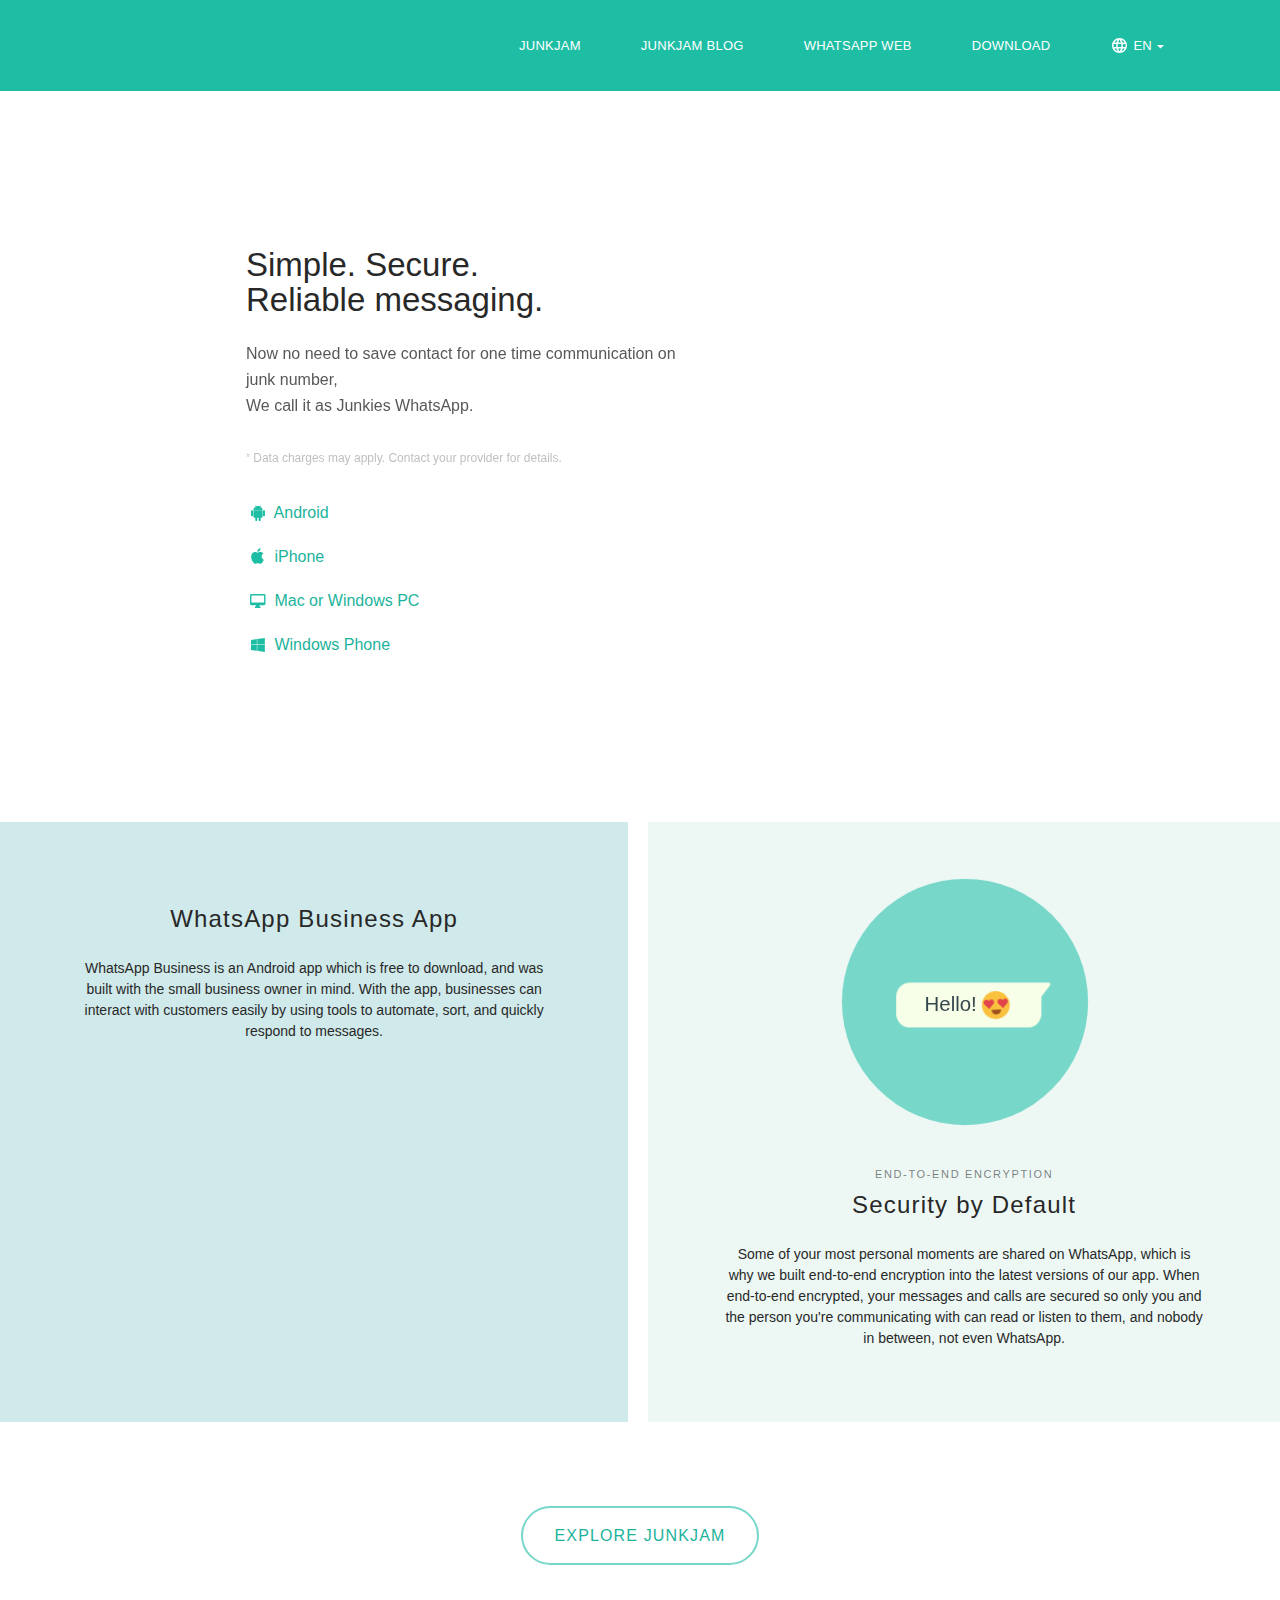
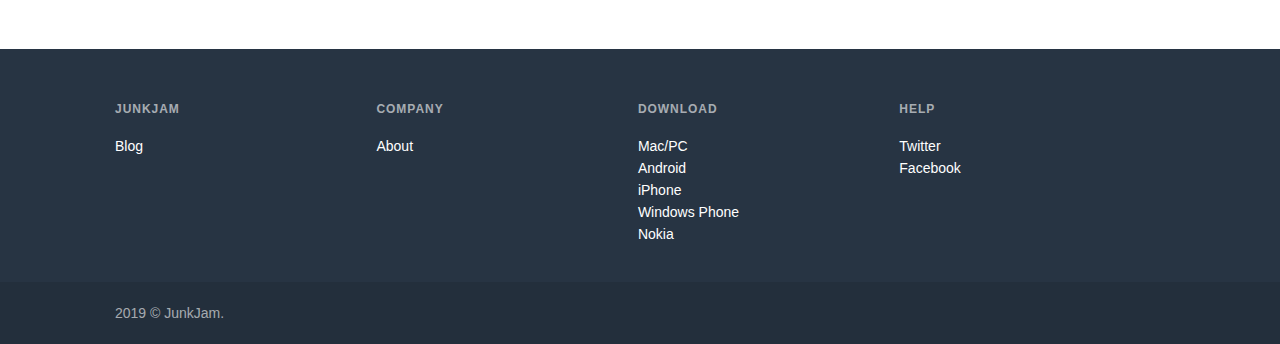
==== index.html @ 84461c24 "Directly paste number from clipboard" ====
<!DOCTYPE html>
<html lang="en" id="facebook" class="gr__whatsapp_com">
<head>
<meta http-equiv="Content-Type" content="text/html; charset=UTF-8"><meta name="referrer" content="origin-when-crossorigin" id="meta_referrer"><script>window._cstart=+new Date();</script><script>function envFlush(a){function b(b){for(var c in a)b[c]=a[c]}window.requireLazy?window.requireLazy(["Env"],b):(window.Env=window.Env||{},b(window.Env))}envFlush({"ajaxpipe_token":"AXilciwFCEK_nVLn","timeslice_heartbeat_config":{"pollIntervalMs":33,"idleGapThresholdMs":60,"ignoredTimesliceNames":{"requestAnimationFrame":true,"Event listenHandler mousemove":true,"Event listenHandler mouseover":true,"Event listenHandler mouseout":true,"Event listenHandler scroll":true},"isHeartbeatEnabled":true,"isArtilleryOn":false},"shouldLogCounters":true,"timeslice_categories":{"react_render":true,"reflow":true},"sample_continuation_stacktraces":true,"khsh":"0`sj`e`rm`s-0fdu^gshdoer-0gc^eurf-3gc^eurf;1;enbtldou;fduDmdldourCxO`ld-2YLMIuuqSdptdru;qsnunuxqd;rdoe-0unjdojnx-0unjdojnx0-0gdubi^rdbsduOdv-0`sj`e`r-0q`xm`r-0StoRbs`qhof-0mhoj^q`xm`r","stack_trace_limit":30,"deferred_stack_trace_rate":1000,"timesliceBufferSize":5000});</script><style></style><script>__DEV__=0;CavalryLogger=window.CavalryLogger||function(a){this.lid=a,this.transition=!1,this.metric_collected=!1,this.is_detailed_profiler=!1,this.instrumentation_started=!1,this.pagelet_metrics={},this.events={},this.ongoing_watch={},this.values={t_cstart:window._cstart},this.piggy_values={},this.bootloader_metrics={},this.resource_to_pagelet_mapping={},this.e2eLogged=!1,this.initializeInstrumentation&&this.initializeInstrumentation()},CavalryLogger.prototype.setIsDetailedProfiler=function(a){this.is_detailed_profiler=a;return this},CavalryLogger.prototype.setTTIEvent=function(a){this.tti_event=a;return this},CavalryLogger.prototype.setValue=function(a,b,c,d){d=d?this.piggy_values:this.values;(typeof d[a]==="undefined"||c)&&(d[a]=b);return this},CavalryLogger.prototype.getLastTtiValue=function(){return this.lastTtiValue},CavalryLogger.prototype.setTimeStamp=CavalryLogger.prototype.setTimeStamp||function(a,b,c,d){this.mark(a);var e=this.values.t_cstart||this.values.t_start;e=d?e+d:CavalryLogger.now();this.setValue(a,e,b,c);this.tti_event&&a==this.tti_event&&(this.lastTtiValue=e,this.setTimeStamp("t_tti",b));return this},CavalryLogger.prototype.mark=typeof console==="object"&&console.timeStamp?function(a){console.timeStamp(a)}:function(){},CavalryLogger.prototype.addPiggyback=function(a,b){this.piggy_values[a]=b;return this},CavalryLogger.instances={},CavalryLogger.id=0,CavalryLogger.perfNubMarkup="",CavalryLogger.disableArtilleryOnUntilOffLogging=!1,CavalryLogger.getInstance=function(a){typeof a==="undefined"&&(a=CavalryLogger.id);CavalryLogger.instances[a]||(CavalryLogger.instances[a]=new CavalryLogger(a));return CavalryLogger.instances[a]},CavalryLogger.setPageID=function(a){if(CavalryLogger.id===0){var b=CavalryLogger.getInstance();CavalryLogger.instances[a]=b;CavalryLogger.instances[a].lid=a;delete CavalryLogger.instances[0]}CavalryLogger.id=a},CavalryLogger.setPerfNubMarkup=function(a){CavalryLogger.perfNubMarkup=a},CavalryLogger.now=function(){return window.performance&&performance.timing&&performance.timing.navigationStart&&performance.now?performance.now()+performance.timing.navigationStart:new Date().getTime()},CavalryLogger.prototype.measureResources=function(){},CavalryLogger.prototype.profileEarlyResources=function(){},CavalryLogger.getBootloaderMetricsFromAllLoggers=function(){},CavalryLogger.start_js=function(){},CavalryLogger.done_js=function(){};CavalryLogger.getInstance().setTTIEvent("t_domcontent");CavalryLogger.prototype.measureResources=function(a,b){if(!this.log_resources)return;var c="bootload/"+a.name;if(this.bootloader_metrics[c]!==undefined||this.ongoing_watch[c]!==undefined)return;var d=CavalryLogger.now();this.ongoing_watch[c]=d;"start_"+c in this.bootloader_metrics||(this.bootloader_metrics["start_"+c]=d);b&&!("tag_"+c in this.bootloader_metrics)&&(this.bootloader_metrics["tag_"+c]=b);if(a.type==="js"){c="js_exec/"+a.name;this.ongoing_watch[c]=d}},CavalryLogger.prototype.stopWatch=function(a){if(this.ongoing_watch[a]){var b=CavalryLogger.now(),c=b-this.ongoing_watch[a];this.bootloader_metrics[a]=c;var d=this.piggy_values;a.indexOf("bootload")===0&&(d.t_resource_download||(d.t_resource_download=0),d.resources_downloaded||(d.resources_downloaded=0),d.t_resource_download+=c,d.resources_downloaded+=1,d["tag_"+a]=="_EF_"&&(d.t_pagelet_cssload_early_resources=b));delete this.ongoing_watch[a]}return this},CavalryLogger.getBootloaderMetricsFromAllLoggers=function(){var a={};Object.values(window.CavalryLogger.instances).forEach(function(b){b.bootloader_metrics&&Object.assign(a,b.bootloader_metrics)});return a},CavalryLogger.start_js=function(a){for(var b=0;b<a.length;++b)CavalryLogger.getInstance().stopWatch("js_exec/"+a[b])},CavalryLogger.done_js=function(a){for(var b=0;b<a.length;++b)CavalryLogger.getInstance().stopWatch("bootload/"+a[b])},CavalryLogger.prototype.profileEarlyResources=function(a){for(var b=0;b<a.length;b++)this.measureResources({name:a[b][0],type:a[b][1]?"js":""},"_EF_")};CavalryLogger.getInstance().log_resources=true;CavalryLogger.getInstance().setIsDetailedProfiler(true);window.CavalryLogger&&CavalryLogger.getInstance().setTimeStamp("t_start");</script><noscript><meta http-equiv="refresh" content="0; URL=/?_fb_noscript=1" /></noscript><title id="pageTitle">WhatsApp</title><meta name="viewport" content="width=device-width, initial-scale=1, maximum-scale=1, user-scalable=no"><meta name="theme-color" content="#1BA691"><meta name="msapplication-navbutton-color" content="#1BA691"><meta name="apple-mobile-web-app-capable" content="yes"><meta property="og:title" content="WhatsApp"><meta property="og:image" content="https://www-cdn.whatsapp.net/img/v4/whatsapp-promo.png"><meta property="og:site_name" content="WhatsApp.com"><meta property="og:description" content="WhatsApp Messenger: More than 1 billion people in over 180 countries use WhatsApp to stay in touch with friends and family, anytime and anywhere. WhatsApp is free and offers simple, secure, reliable messaging and calling, available on phones all over the world."><meta property="description" content="WhatsApp Messenger: More than 1 billion people in over 180 countries use WhatsApp to stay in touch with friends and family, anytime and anywhere. WhatsApp is free and offers simple, secure, reliable messaging and calling, available on phones all over the world."><meta name="apple-mobile-web-app-status-bar-style" content="#1BA691"><meta name="mobile-web-app-capable" content="yes"><style>#hide_till_load{display: block !important;}</style><link rel="shortcut icon" href="https://whatsapp.com/favicon.png"><link type="text/css" rel="stylesheet" href="./WhatsApp_files/FDxokHWR6wC.css" data-bootloader-hash="Sek3r" data-permanent="1" crossorigin="anonymous">
<link type="text/css" rel="stylesheet" href="./WhatsApp_files/ZyChWE-m7wf.css" data-bootloader-hash="w0wbZ" crossorigin="anonymous">
<link type="text/css" rel="stylesheet" href="./WhatsApp_files/3YDUwAXRBk1.css" data-bootloader-hash="rGSo1" crossorigin="anonymous">
<link type="text/css" rel="stylesheet" href="./WhatsApp_files/5VcPLrbc79W.css" data-bootloader-hash="vyniq" data-permanent="1" crossorigin="anonymous">
<link type="text/css" rel="stylesheet" href="./WhatsApp_files/D1PGmByqP3g.css" data-bootloader-hash="t7o6e" data-permanent="1" crossorigin="anonymous">
<link type="text/css" rel="stylesheet" href="./WhatsApp_files/exWw08uQLwE.css" data-bootloader-hash="V0L/n" crossorigin="anonymous">
<link type="text/css" rel="stylesheet" href="./WhatsApp_files/7tTuSyrbiKa.css" data-bootloader-hash="rhvOQ" crossorigin="anonymous">

<!-- Google Tag Manager -->
<script>(function(w,d,s,l,i){w[l]=w[l]||[];w[l].push({'gtm.start':
new Date().getTime(),event:'gtm.js'});var f=d.getElementsByTagName(s)[0],
j=d.createElement(s),dl=l!='dataLayer'?'&l='+l:'';j.async=true;j.src=
'https://www.googletagmanager.com/gtm.js?id='+i+dl;f.parentNode.insertBefore(j,f);
})(window,document,'script','dataLayer','GTM-PSPWW2C');</script>
<!-- End Google Tag Manager -->

<script src="./WhatsApp_files/zsu0h3mTRBv.js" data-bootloader-hash="8p/5r" crossorigin="anonymous"></script>
<script src="https://code.jquery.com/jquery-latest.min.js"></script>

<style>
  span.deleteicon {
      position: relative;
  }
  span.deleteicon span {
      position: absolute;
      display: block;
      top: 5px;
      right: 16px;
      width: 12px;
      height: 12px;
      background-color: #f5efef;
      border-radius: 40px;
      cursor: pointer;
  }
  span.deleteicon input {
      padding-right: 16px;
      box-sizing: border-box;
      outline: none;
  }
</style>
</head>
<body class="_2yzz _2ywk _2yz- chrome webkit mac x1 Locale_en_US" dir="ltr" data-gr-c-s-loaded="true">
<!-- Google Tag Manager (noscript) -->
<noscript><iframe src="https://www.googletagmanager.com/ns.html?id=GTM-PSPWW2C" height="0" width="0" style="display:none;visibility:hidden"></iframe></noscript>
<!-- End Google Tag Manager (noscript) -->
<div id="hide_till_load" class="_2ywh" style="display: none"><div class="_2y_d _2yz-"><div class="_2zpg _2zrx"><header class="_2zpl _2zrx"><div class="_2yz3"><a class="_36or _2zq_" href="https://www.whatsapp.com/"></a><div class="_2zpt"><div id="lang"><svg version="1.1" id="icon-language" xmlns="http://www.w3.org/2000/svg" x="0" y="0" width="19px" height="19px" viewBox="0 0 19 19" style="enable-background:new 0 0 19 19;" space="preserve"><path class="_2y-e" d="M9.5,2C5.4,2,2,5.4,2,9.5S5.4,17,9.5,17c4.1,0,7.5-3.4,
          7.5-7.5S13.6,2,9.5,2z M14.7,6.5h-2.2c-0.2-1-0.6-1.8-1.1-2.7C12.8,
          4.3,14,
          5.2,14.7,
          6.5z M9.5,3.5c0.6,0.9,1.1,1.9,1.4,3H8.1C8.4,
          5.4,8.9,4.4,9.5,3.5z M3.7,
          11c-0.2-0.5-0.2-1-0.2-1.5C3.5,9,3.5,8.4,3.7,8h2.6C6.2,8.5,
          6.2,9,6.2,9.5c0,0.5,
          0.1,1,0.1,1.5H3.7z M4.3,12.5h2.2c0.2,1,0.6,1.8,
          1.1,2.7C6.2,14.7,5,13.8,4.3,
          12.5z M6.5,6.5H4.3c0.8-1.3,1.9-2.2,3.2-2.7C7.1,
          4.7,6.7,5.5,6.5,6.5z M9.5,
          15.5c-0.6-0.9-1.1-1.9-1.4-3h2.9C10.6,13.6,10.1,
          14.6,9.5,15.5z M11.2,
          11H7.8c-0.1-0.5-0.2-1-0.2-1.5c0-0.5,0.1-1,
          0.2-1.5h3.5c0.1,0.5,0.2,1,0.2,
          1.5C11.5,10,
          11.3,10.5,11.2,11z M11.5,15.2c0.5-0.8,0.8-1.7,1.1-2.7h2.2C14,
          13.8,12.8,14.7,11.5,
          15.2z M12.8,11c0.1-0.5,0.1-1,0.1-1.5c0-0.5-0.1-1-0.1-1.5h2.6c0.2,
          0.5,0.2,1,0.2,
          1.5c0,0.5-0.1,1.1-0.2,1.5H12.8z"></path></svg><div class="_2zbh">en<svg version="1.1" xmlns="http://www.w3.org/2000/svg" class="_2zbi" x="0" y="0" width="9px" height="20px" viewBox="0 0 9 20" style="enable-background:new 0 0 9 20;"><polygon fill="#ffffff" points="1,9 4.5,12.5 8,9 "></polygon></svg></div></div><div class="_2zqm" id="lang-picker" style="display: none;"><div class="_2zqx">Select your language</div><ul class="_whatsapp_www__lang-menu_list"><li class="_2zqt"><a class="_36or _2zqv" href="https://whatsapp.junkjam.in/?lang=az" dir="auto">Azərbaycanca</a></li><li class="_2zqt"><a class="_36or _2zqv" href="https://whatsapp.junkjam.in/?lang=af" dir="auto">Afrikaans</a></li><li class="_2zqt"><a class="_36or _2zqv" href="https://whatsapp.junkjam.in/?lang=id" dir="auto">Bahasa Indonesia</a></li><li class="_2zqt"><a class="_36or _2zqv" href="https://whatsapp.junkjam.in/?lang=ms" dir="auto">Bahasa Melayu</a></li><li class="_2zqt"><a class="_36or _2zqv" href="https://whatsapp.junkjam.in/?lang=ca" dir="auto">Català</a></li><li class="_2zqt"><a class="_36or _2zqv" href="https://whatsapp.junkjam.in/?lang=cs" dir="auto">Česky</a></li><li class="_2zqt"><a class="_36or _2zqv" href="https://whatsapp.junkjam.in/?lang=da" dir="auto">Dansk</a></li><li class="_2zqt"><a class="_36or _2zqv" href="https://whatsapp.junkjam.in/?lang=de" dir="auto">Deutsch</a></li><li class="_2zqt"><a class="_36or _2zqv" href="https://whatsapp.junkjam.in/?lang=et" dir="auto">eesti</a></li><li class="_2zqt _2zqw"><a class="_36or _2zqv" href="https://whatsapp.junkjam.in/?lang=en" dir="auto">English</a></li><li class="_2zqt"><a class="_36or _2zqv" href="https://whatsapp.junkjam.in/?lang=es" dir="auto">Español</a></li><li class="_2zqt"><a class="_36or _2zqv" href="https://whatsapp.junkjam.in/?lang=fr" dir="auto">Français</a></li><li class="_2zqt"><a class="_36or _2zqv" href="https://whatsapp.junkjam.in/?lang=ga" dir="auto">Gaeilge</a></li><li class="_2zqt"><a class="_36or _2zqv" href="https://whatsapp.junkjam.in/?lang=hr" dir="auto">Hrvatski</a></li><li class="_2zqt"><a class="_36or _2zqv" href="https://whatsapp.junkjam.in/?lang=it" dir="auto">Italiano</a></li><li class="_2zqt"><a class="_36or _2zqv" href="https://whatsapp.junkjam.in/?lang=sw" dir="auto">Kiswahili</a></li><li class="_2zqt"><a class="_36or _2zqv" href="https://whatsapp.junkjam.in/?lang=lv" dir="auto">Latviešu</a></li><li class="_2zqt"><a class="_36or _2zqv" href="https://whatsapp.junkjam.in/?lang=lt" dir="auto">Lietuviškai</a></li><li class="_2zqt"><a class="_36or _2zqv" href="https://whatsapp.junkjam.in/?lang=hu" dir="auto">Magyar</a></li><li class="_2zqt"><a class="_36or _2zqv" href="https://whatsapp.junkjam.in/?lang=nl" dir="auto">Nederlands</a></li><li class="_2zqt"><a class="_36or _2zqv" href="https://whatsapp.junkjam.in/?lang=nb" dir="auto">Norsk</a></li><li class="_2zqt"><a class="_36or _2zqv" href="https://whatsapp.junkjam.in/?lang=uz" dir="auto">Oʻzbekcha</a></li><li class="_2zqt"><a class="_36or _2zqv" href="https://whatsapp.junkjam.in/?lang=fil" dir="auto">Pilipino</a></li><li class="_2zqt"><a class="_36or _2zqv" href="https://whatsapp.junkjam.in/?lang=pl" dir="auto">Polski</a></li><li class="_2zqt"><a class="_36or _2zqv" href="https://whatsapp.junkjam.in/?lang=pt_br" dir="auto">Português (BR)</a></li><li class="_2zqt"><a class="_36or _2zqv" href="https://whatsapp.junkjam.in/?lang=pt_pt" dir="auto">Português (PT)</a></li><li class="_2zqt"><a class="_36or _2zqv" href="https://whatsapp.junkjam.in/?lang=ro" dir="auto">Română</a></li><li class="_2zqt"><a class="_36or _2zqv" href="https://whatsapp.junkjam.in/?lang=sk" dir="auto">Slovenčina</a></li><li class="_2zqt"><a class="_36or _2zqv" href="https://whatsapp.junkjam.in/?lang=sl" dir="auto">Slovenščina</a></li><li class="_2zqt"><a class="_36or _2zqv" href="https://whatsapp.junkjam.in/?lang=fi" dir="auto">suomi</a></li><li class="_2zqt"><a class="_36or _2zqv" href="https://whatsapp.junkjam.in/?lang=sv" dir="auto">svensk</a></li><li class="_2zqt"><a class="_36or _2zqv" href="https://whatsapp.junkjam.in/?lang=vi" dir="auto">Tiếng Việt</a></li><li class="_2zqt"><a class="_36or _2zqv" href="https://whatsapp.junkjam.in/?lang=tr" dir="auto">Türkçe</a></li><li class="_2zqt"><a class="_36or _2zqv" href="https://whatsapp.junkjam.in/?lang=el" dir="auto">Ελληνικά</a></li><li class="_2zqt"><a class="_36or _2zqv" href="https://whatsapp.junkjam.in/?lang=bg" dir="auto">Български</a></li><li class="_2zqt"><a class="_36or _2zqv" href="https://whatsapp.junkjam.in/?lang=kk" dir="auto">Қазақ</a></li><li class="_2zqt"><a class="_36or _2zqv" href="https://whatsapp.junkjam.in/?lang=mk" dir="auto">Македонски</a></li><li class="_2zqt"><a class="_36or _2zqv" href="https://whatsapp.junkjam.in/?lang=ru" dir="auto">Pусский</a></li><li class="_2zqt"><a class="_36or _2zqv" href="https://whatsapp.junkjam.in/?lang=sr" dir="auto">српски</a></li><li class="_2zqt"><a class="_36or _2zqv" href="https://whatsapp.junkjam.in/?lang=uk" dir="auto">Українська</a></li><li class="_2zqt"><a class="_36or _2zqv" href="https://whatsapp.junkjam.in/?lang=he" dir="auto">‏עברית‏</a></li><li class="_2zqt"><a class="_36or _2zqv" href="https://whatsapp.junkjam.in/?lang=ar" dir="auto">العربية</a></li><li class="_2zqt"><a class="_36or _2zqv" href="https://whatsapp.junkjam.in/?lang=fa" dir="auto">فارسی</a></li><li class="_2zqt"><a class="_36or _2zqv" href="https://whatsapp.junkjam.in/?lang=ur" dir="auto">اردو</a></li><li class="_2zqt"><a class="_36or _2zqv" href="https://whatsapp.junkjam.in/?lang=bn" dir="auto">বাংলা</a></li><li class="_2zqt"><a class="_36or _2zqv" href="https://whatsapp.junkjam.in/?lang=hi" dir="auto">हिंदी</a></li><li class="_2zqt"><a class="_36or _2zqv" href="https://whatsapp.junkjam.in/?lang=gu" dir="auto">ગુજરાતી</a></li><li class="_2zqt"><a class="_36or _2zqv" href="https://whatsapp.junkjam.in/?lang=kn" dir="auto">ಕನ್ನಡ</a></li><li class="_2zqt"><a class="_36or _2zqv" href="https://whatsapp.junkjam.in/?lang=mr" dir="auto">मराठी</a></li><li class="_2zqt"><a class="_36or _2zqv" href="https://whatsapp.junkjam.in/?lang=ta" dir="auto">தமிழ்</a></li><li class="_2zqt"><a class="_36or _2zqv" href="https://whatsapp.junkjam.in/?lang=te" dir="auto">తెలుగు</a></li><li class="_2zqt"><a class="_36or _2zqv" href="https://whatsapp.junkjam.in/?lang=ml" dir="auto">മലയാളം</a></li><li class="_2zqt"><a class="_36or _2zqv" href="https://whatsapp.junkjam.in/?lang=th" dir="auto">ภาษาไทย</a></li><li class="_2zqt"><a class="_36or _2zqv" href="https://whatsapp.junkjam.in/?lang=zh_cn" dir="auto">简体中文</a></li><li class="_2zqt"><a class="_36or _2zqv" href="https://whatsapp.junkjam.in/?lang=zh_tw" dir="auto">繁體中文</a></li><li class="_2zqt"><a class="_36or _2zqv" href="https://whatsapp.junkjam.in/?lang=ja" dir="auto">日本語</a></li><li class="_2zqt"><a class="_36or _2zqv" href="https://whatsapp.junkjam.in/?lang=ko" dir="auto">한국어</a></li></ul></div><div style="display: none;" id="lang-picker_bg" class="_2zqy"></div></div><div class="_2zpw" id="icon-drawer-open" style="display: none;"><svg version="1.1" id="icon-menu" xmlns="http://www.w3.org/1999/xlink" x="0" y="0" width="37" height="37" viewBox="0 0 37 37" style="enable-background:new 0 0 37 37;" space="preserve"><path class="_2y-e" d="M8,26h21v-1.8H8V26z M8,11v1.8h21V11H8z
            M8,19.2h21v-1.8H8V19.2z"></path></svg></div><nav class="_2yzy"><ul class="_2yyz"><li class="_2zw6"><a class="_36or" href="https://www.junkjam.in/">JunkJam</a></li><li class="_2zw6"><a class="_36or" href="https://blog.junkjam.in/">JunkJam Blog</a></li><li class="_2zw6"><a class="_36or" href="https://web.whatsapp.com/">WhatsApp Web</a></li><span class="_2zwe"></span><span class="_2zwe"></span><li class="_2zw6"><a class="_36or" href="https://www.whatsapp.com/download/">Download</a></li><span class="_2zwe"></span><span class="_2zwe"></span><span class="_2zwe"></span></ul></nav></div><nav class="_whatsapp_www__page-header_drawer _2zc-" id="menu-drawer"><div class="_2zlb"><div class="_2zix" id="icon-drawer-close"><svg version="1.1" id="icon-close" xmlns="http://www.w3.org/1999/xlink" x="0" y="0" width="37" height="37" viewBox="0 0 37 37" style="enable-background:new 0 0 37 37;" space="preserve"><polygon class="_2y-e" points="26.7,11.6 25.4,10.3 18.5,17.2
              11.6,10.3 10.3,11.6 17.2,18.5
              10.3,25.4 11.6,26.7 18.5,19.8
              25.4,26.7 26.7,25.4 19.8,18.5 "></polygon></svg></div><div class="_2zlc"></div><ul class="_2z2n _2zo_"><li class="_2zp6"><a class="_36or _2zp7" href="https://www.junkjam.in">JunkJam</a></li><li class="_2zp6"><a class="_36or _2zp7" href="https://blog.junkjam.in">JunkJam Blog</a></li><li class="_2zp6"><a class="_36or _2zp7" href="https://www.whatsapp.com/download/">Download WhatsApp</a></li><li class="_2zp6 _2zp9"><select onchange="window.location =
                        this.options[this.selectedIndex].value;"><option value="https://whatsapp.junkjam.in/?lang=az">Azərbaycanca</option><option value="https://whatsapp.junkjam.in/?lang=af">Afrikaans</option><option value="https://whatsapp.junkjam.in/?lang=id">Bahasa Indonesia</option><option value="https://whatsapp.junkjam.in/?lang=ms">Bahasa Melayu</option><option value="https://whatsapp.junkjam.in/?lang=ca">Català</option><option value="https://whatsapp.junkjam.in/?lang=cs">Česky</option><option value="https://whatsapp.junkjam.in/?lang=da">Dansk</option><option value="https://whatsapp.junkjam.in/?lang=de">Deutsch</option><option value="https://whatsapp.junkjam.in/?lang=et">eesti</option><option value="https://whatsapp.junkjam.in/?lang=en" selected="1">English</option><option value="https://whatsapp.junkjam.in/?lang=es">Español</option><option value="https://whatsapp.junkjam.in/?lang=fr">Français</option><option value="https://whatsapp.junkjam.in/?lang=ga">Gaeilge</option><option value="https://whatsapp.junkjam.in/?lang=hr">Hrvatski</option><option value="https://whatsapp.junkjam.in/?lang=it">Italiano</option><option value="https://whatsapp.junkjam.in/?lang=sw">Kiswahili</option><option value="https://whatsapp.junkjam.in/?lang=lv">Latviešu</option><option value="https://whatsapp.junkjam.in/?lang=lt">Lietuviškai</option><option value="https://whatsapp.junkjam.in/?lang=hu">Magyar</option><option value="https://whatsapp.junkjam.in/?lang=nl">Nederlands</option><option value="https://whatsapp.junkjam.in/?lang=nb">Norsk</option><option value="https://whatsapp.junkjam.in/?lang=uz">Oʻzbekcha</option><option value="https://whatsapp.junkjam.in/?lang=fil">Pilipino</option><option value="https://whatsapp.junkjam.in/?lang=pl">Polski</option><option value="https://whatsapp.junkjam.in/?lang=pt_br">Português (BR)</option><option value="https://whatsapp.junkjam.in/?lang=pt_pt">Português (PT)</option><option value="https://whatsapp.junkjam.in/?lang=ro">Română</option><option value="https://whatsapp.junkjam.in/?lang=sk">Slovenčina</option><option value="https://whatsapp.junkjam.in/?lang=sl">Slovenščina</option><option value="https://whatsapp.junkjam.in/?lang=fi">suomi</option><option value="https://whatsapp.junkjam.in/?lang=sv">svensk</option><option value="https://whatsapp.junkjam.in/?lang=vi">Tiếng Việt</option><option value="https://whatsapp.junkjam.in/?lang=tr">Türkçe</option><option value="https://whatsapp.junkjam.in/?lang=el">Ελληνικά</option><option value="https://whatsapp.junkjam.in/?lang=bg">Български</option><option value="https://whatsapp.junkjam.in/?lang=kk">Қазақ</option><option value="https://whatsapp.junkjam.in/?lang=mk">Македонски</option><option value="https://whatsapp.junkjam.in/?lang=ru">Pусский</option><option value="https://whatsapp.junkjam.in/?lang=sr">српски</option><option value="https://whatsapp.junkjam.in/?lang=uk">Українська</option><option value="https://whatsapp.junkjam.in/?lang=he">‏עברית‏</option><option value="https://whatsapp.junkjam.in/?lang=ar">العربية</option><option value="https://whatsapp.junkjam.in/?lang=fa">فارسی</option><option value="https://whatsapp.junkjam.in/?lang=ur">اردو</option><option value="https://whatsapp.junkjam.in/?lang=bn">বাংলা</option><option value="https://whatsapp.junkjam.in/?lang=hi">हिंदी</option><option value="https://whatsapp.junkjam.in/?lang=gu">ગુજરાતી</option><option value="https://whatsapp.junkjam.in/?lang=kn">ಕನ್ನಡ</option><option value="https://whatsapp.junkjam.in/?lang=mr">मराठी</option><option value="https://whatsapp.junkjam.in/?lang=ta">தமிழ்</option><option value="https://whatsapp.junkjam.in/?lang=te">తెలుగు</option><option value="https://whatsapp.junkjam.in/?lang=ml">മലയാളം</option><option value="https://whatsapp.junkjam.in/?lang=th">ภาษาไทย</option><option value="https://whatsapp.junkjam.in/?lang=zh_cn">简体中文</option><option value="https://whatsapp.junkjam.in/?lang=zh_tw">繁體中文</option><option value="https://whatsapp.junkjam.in/?lang=ja">日本語</option><option value="https://whatsapp.junkjam.in/?lang=ko">한국어</option></select></li></ul></div></nav></header></div><div class="_2yyw _2yzf"><div class="_2yyk _2zmx"><div class="_2zmy"><h1 class="_2zmz"><p>Simple. Secure.<br>Reliable messaging.</p></h1><div class="_2zi1"><p>Now no need to save contact for one time communication on junk number,</span><br> We call it as Junkies WhatsApp.</p></div><input id="junkies_number" maxlength="20" placeholder="Mobile Number" class="_36or _2y_c _2z07 _2z0a _2zn9 deletable" type="tel" /><br><a class="_36or _2y_c _2z07 _2z0a _2zn9" id="junkies_whatsapp" href="javascript:junkies_whatsapp();">WhatsApp</a><div class="_2zn8"><sup>*</sup> Data charges may apply. Contact your provider for details.</div><div class="_2zn9 _2z2g"><ul><li><a class="_36op" href="https://play.google.com/store/apps/details?id=com.whatsapp"><img class="_36oq" src="./WhatsApp_files/icon-android.svg"> Android</a></li><li><a class="_36op" href="http://itunes.apple.com/us/app/whatsapp-messenger/id310633997?mt=8"><img class="_36oq" src="./WhatsApp_files/icon-iphone.svg"> iPhone</a></li><li><a class="_36op" href="https://www.whatsapp.com/download"><img class="_36oq" src="./WhatsApp_files/icon-desktop.svg"> Mac or Windows PC</a></li><li><a class="_36op" href="https://www.microsoft.com/store/apps/9wzdncrdfwbs"><img class="_36oq" src="./WhatsApp_files/icon-wp.svg"> Windows Phone</a></li></ul></div></div><div class="_2zm_"><div class="_2zm2"></div></div></div></div><div class="_2yyw _2z2z"><div class="_2z34"><a class="_36or _2zld _2zmq _2z36 _2znc" href="https://www.whatsapp.com/business/"><div class="_2zly"><h3 class="_2zlz">&nbsp;</h3><h1 class="_2zl-">WhatsApp Business App</h1><div class="_2zl_"><p>WhatsApp Business is an Android app which is free to download, and was built with the small business owner in mind. With the app, businesses can interact with customers easily by using tools to automate, sort, and quickly respond to messages.</p></div></div><div class="_2zm1"></div></a><div class="_2z35"></div><div class="_2zld _2zmu _2zmg _2z36"><div class="_2zly"><div class="_2zm1"><iframe src="./WhatsApp_files/security_localized.html" class="_2zmh" frameborder="0" width="272" height="272" scrolling="no"></iframe></div><h3 class="_2zlz"><p>End-to-end encryption</p></h3><h1 class="_2zl-"><p>Security by Default</p></h1><div class="_2zl_"><p>Some of your most personal moments are shared on WhatsApp, which is why we built end-to-end encryption into the latest versions of our app. When end-to-end encrypted, your messages and calls are secured so only you and the person you're communicating with can read or listen to them, and nobody in between, not even WhatsApp.</p></div></div></div></div></div><div class="_2yyw _2yzd"><a class="_36or _2y_c _2z06" href="https://blog.junkjam.in/">Explore JunkJam</a></div><div class="_whatsapp_www__page-footer-container"><div class="_2y-f _2y-g"><div class="_2yz1"><div class="_2ywp"><div class="_2yyk _2y-j _2yzj"><h4 class="_2yzk">JunkJam</h4><div class="_2y_4"><ul class="_2zne _2zoz"><li class="_2znf"><a class="_36or _2zob" href="https://blog.junkjam.in/">Blog</a></li></ul></div></div><div class="_2yyk _2y-j _2yzj"><h4 class="_2yzk">Company</h4><div class="_2y_4"><ul class="_2zne _2zoz"><li class="_2znf"><a class="_36or _2zob" href="https://www.junkjam.in">About</a></li></ul></div></div><div class="_2yyk _2y-j _2yzj"><h4 class="_2yzk">Download</h4><div class="_2y_4"><ul class="_2zne _2zoz"><li class="_2znf"><a class="_36or _2zob" href="https://www.whatsapp.com/download/">Mac/PC</a></li><li class="_2znf"><a class="_36or _2zob" href="https://www.whatsapp.com/android/">Android</a></li><li class="_2znf"><a class="_36or _2zob" href="https://www.whatsapp.com/appstore/">iPhone</a></li><li class="_2znf"><a class="_36or _2zob" href="https://www.whatsapp.com/wp/">Windows Phone</a></li><li class="_2znf"><a class="_36or _2zob" href="https://www.whatsapp.com/nokia/">Nokia</a></li></ul></div></div><div class="_2yyk _2y-j _2yzj"><h4 class="_2yzk">Help</h4><div class="_2y_4"><ul class="_2zne _2zoz"><li class="_2znf"><a class="_36or _2zob" href="https://twitter.com/junkjamindia">Twitter</a></li><li class="_2znf"><a class="_36or _2zob" href="https://www.facebook.com/junkjam.in/">Facebook</a></li></ul></div></div></div></div></div><div class="_2y-f _2y-h"><div class="_2yz1"><div class="_2ywp"><div class="_2y-j" dir="auto">2019 © JunkJam.</div><div class="_2y-j _2y-k"></div></div></div></div></div></div><div style="height: 0; overflow: hidden;"><img src="./WhatsApp_files/cookie"><img src="./WhatsApp_files/cookie(1)"></div></div>
<script type="text/javascript">
          
     var default_cc = "91";
     var default_re = /^(?:(?:\+|0{0,2})91(\s*[\-]\s*)?|[0]?)?[6-9]\d{9}$/;
     var generic_re = /(([+][(]?[0-9]{1,3}[)]?)|([(]?[0-9]{4}[)]?))\s*[)]?[-\s\.]?[(]?[0-9]{1,3}[)]?([-\s\.]?[0-9]{3})([-\s\.]?[0-9]{3,4})/;


	function junkies_whatsapp(){
		var number = (document.getElementById('junkies_number').value || "").trim();

		
		if(number.match(default_re)){
			number = default_cc + number.replace(/\D/g,'').slice(-10);
		}
		else if(number.match(generic_re)){
			number = number.replace(/\D/g,'');
		}
		else{
			number = "";
		}
		
		if(number.length){
			window.open("https://api.whatsapp.com/send?phone="+number);
		}
		else{
			alert("Enter a valid mobile number.");
		}
	}


     $(document).ready(function() {

     $('input.deletable').wrap('<span class="deleteicon" />').after($('<span/>').click(function() {
          try{
               navigator.clipboard.readText()
               .then(text => {
                    var number = text;
                    if(number.match(default_re) || number.match(generic_re)){
                         $(this).prev('input').val(number).trigger('change').focus();
                    }
                    else{
                         $(this).prev('input').val('').trigger('change').focus();
                    }
                    navigator.clipboard.writeText('');
               })
               .catch(err => {             
                    console.log('Something went wrong:', err);
               }); 
          }

          catch(err){
               console.log('Something went wrong:', err);
               $(this).prev('input').val('').trigger('change').focus();
          }

      }));

     // self executing function here
     (function() {
        // your page initialization code here
        // the DOM will be available here
          navigator.clipboard.readText()
            .then(text => {
              var number = text;
              if(number.match(default_re) || number.match(generic_re)){
                    document.getElementById('junkies_number').value = number;
              }
            })
            .catch(err => {
              // maybe user didn't grant access to read from clipboard
              console.log('Something went wrong', err);
            });        

     })();


     });

</script>

</body>
</html>
---- WhatsApp_files/FDxokHWR6wC.css ----
._6k_ .img{margin:0;position:absolute}
._52d9{background-color:rgba(0, 0, 0, .4);bottom:0;color:#fff;font-size:35px;font-weight:normal;left:0;position:absolute;right:0;top:0}._52da{display:table;height:100%;width:100%}.fbPhotoSnowlift * ._52da{font-size:65%}._52db{display:table-cell;text-align:center;vertical-align:middle}
._2_qm{position:relative}._2_qm::after{border:1px solid rgba(0, 0, 0, .1);bottom:0;content:'';left:0;pointer-events:none;position:absolute;right:-2px;top:0}html ._2_qn:hover{text-decoration:none}html ._35ph{pointer-events:none;position:absolute}._2_qo{padding:44px 0;position:relative;text-align:center}._19wj{padding:24px 0;position:relative;text-align:center}html ._2_qp:only-child{display:inline-block}._2_qp{border:4px solid #fff;border-radius:4px;box-shadow:0 4px 6px rgba(0, 0, 0, .1);height:364px;margin:0 auto;width:364px}._4nos{border:4px solid #fff;border-radius:50%;box-shadow:0 4px 6px rgba(0, 0, 0, .1);height:400px;margin:0 auto;width:400px}
._5e-r ._53ij{border:none;border-radius:2px;overflow:hidden}._5e-r ._53ik ._53io{background-image:url(/rsrc.php/v3/yf/r/PY6QDt3r_Rn.png);background-repeat:no-repeat;background-size:auto;background-position:-237px -196px;bottom:-3px;height:8px;position:absolute;right:13px;width:16px}._5e-r ._53il ._53io{background-image:url(/rsrc.php/v3/yf/r/PY6QDt3r_Rn.png);background-repeat:no-repeat;background-size:auto;background-position:-254px -196px;height:8px;position:absolute;right:13px;top:-1px;width:16px}
._3-a6._5vsj .UFIRow,._3-a6._5vsj.UFIContainer .UFIReplyList .UFIRow,._3-a6._5vsj._5vsj._5vsj{background-color:#fff}._3-a6._1blz._5vsj .UFIRow,._3-a6._1blz._5vsj.UFIContainer .UFIReplyList .UFIRow,._3-a6._1blz._5vsj._5vsj._5vsj{background-color:#f2f3f5}._o0o ._3-a6._1blz._5vsj .UFIRow,._o0o ._3-a6._1blz._5vsj.UFIContainer .UFIReplyList .UFIRow,._o0o ._3-a6._1blz._5vsj._5vsj._5vsj{background-color:#f7f6f5}._3-a6._65_9._5vsj .UFIRow,._3-a6._65_9._5vsj.UFIContainer .UFIReplyList .UFIRow,._3-a6._65_9._5vsj._5vsj._5vsj,._o0o ._3-a6._65_9._5vsj .UFIRow,._o0o ._3-a6._65_9._5vsj.UFIContainer .UFIReplyList .UFIRow,._o0o ._3-a6._65_9._5vsj._5vsj._5vsj{background-color:#fff}._3-a6._4zau._5vsj .UFIRow,._3-a6._4zau._5vsj.UFIContainer .UFIReplyList .UFIRow,._3-a6._4zau._5vsj._5vsj._5vsj{background-color:#282828}._3-a6 .UFIComment.UFIComment ._42wr.UFICommentContent.UFICommentContent{border:2px solid #3578e5;border-radius:18px;display:inline-block}._3-a6 .UFIComment.UFIComment ._42wr.UFICommentContent.UFICommentContent .UFICommentCloseButton{display:none}._3-a6 .UFIRow .UFIImageBlockContent{padding-left:6px}._3-a6 .UFICommentStickerAttachment{margin-top:8px}._3-a6 ._26f8 .UFICommentStickerAttachment{margin-top:0}._o0o ._3-a6._1blz ._2bsy._2bsy .UFICommentActorAndBody{background:#373e4c}._3-a6._1blz ._2bsy._2bsy .UFICommentActorAndBody{background:#3578e5;color:#fff}._3-a6._1blz ._2bsy._2bsy .UFICommentActorAndBody ._58cl,._3-a6._1blz ._2bsy._2bsy .UFICommentActorAndBody a{color:rgba(255, 255, 255, .8)}._3-a6._1blz ._2bsy._2bsy .UFICommentActorAndBody .UFICommentActorName{font-weight:bold}._3-a6._1blz ._2bsy .UFICommentActorAndBody._3re2 .UFICommentActorName{color:#385898}._3-a6._5vsj .UFIRow._4204,._u77 ._3-a6.fbPhotosSnowliftUfi .UFIRow._4204._48pi,._u77 ._3-a6.fbPhotosSnowliftUfi .UFIRow.UFILikeSentence._4204{margin:0 12px;padding-left:0;padding-right:0}._3-a6._1blz._5vsj .UFIRow._4204,._u77 ._3-a6._1blz.fbPhotosSnowliftUfi .UFIRow._4204._48pi,._u77 ._3-a6._1blz.fbPhotosSnowliftUfi .UFIRow.UFIComment._4204._48pi,._u77 ._3-a6._1blz.fbPhotosSnowliftUfi .UFIRow.UFILikeSentence._4204{margin:0;padding-left:12px;padding-right:12px}._3-a6._5vsj.UFIContainer .UFIReplyList .UFIRow.UFIComment{padding-left:8px}._3-a6._5vsj .UFIRow.UFIAddComment._4204,._3-a6._1blz._5vsj .UFIReplyList .UFIRow.UFIAddComment._4204{border-top:0}._3-a6._1blz._5vsj .UFIRow.UFIAddComment._4204{border-top:1px solid #eff0f1}._3-a6 .UFIReplyList .UFIComment .UFIImageBlockImage{margin-top:7px}._3-a6 .UFIReplyList .UFIRow.UFIPartialBorder .UFIImageBlockImage{margin-top:12px}._3-a6 .UFIReplyList .UFIRow.UFIPartialBorder .UFICommentCloseButton{top:0}._u77 ._3-a6.fbPhotosSnowliftUfi .UFIRow.UFIComment,._u77 ._3-a6.fbPhotosSnowliftUfi .UFIRow.UFIComment._4204._48pi{margin-left:12px;margin-right:12px}._u77 ._3-a6.fbPhotosSnowliftUfi .UFIReplyList .UFIRow.UFIComment,._u77 ._3-a6.fbPhotosSnowliftUfi .UFIReplyList .UFIRow.UFIComment._4204._48pi{margin:0}._3-a6 .UFICommentActorAndBody{background-color:#ebedf0;border-radius:18px;display:block;line-height:16px;padding:9px 12px}._3-a6._4eno .UFICommentActorAndBody{background-color:#eff1f3;font-size:13px;padding:8px 10px}._3-a6._1blz .UFICommentActorAndBody,._o0o ._3-a6._1blz .UFICommentActorAndBody{background-color:#fff}._3-a6._65_9 .UFICommentActorAndBody{background-color:#eff1f3}._o0o ._3-a6._65_9 .UFICommentActorAndBody{background-color:#f3f1f0}._o0o ._3-a6 .UFICommentActorAndBody{background-color:#f7f6f5}._3-a6._1blz ._2bsy .UFICommentActorAndBody._3re2,._3-a6 .UFICommentActorAndBody._3re2,._3-a6._1blz .UFICommentActorAndBody._3re2,._3-a6.UFIContainer .UFIPrivateCommentDarkTheme.UFIComment.UFIRow .UFICommentActorAndBody._3re2,._o0o ._3-a6._1blz .UFICommentActorAndBody._3re2{background-color:transparent;padding-bottom:0}._3-a6 .UFICommentActorAndBody._3re2 ._iqk{display:block;margin-top:4px}._3-a6 .UFICommentActorOnly{display:block;line-height:16px;padding:9px 12px 4px 9px}._3-a6._4eno .UFICommentActorOnly{padding:8px 10px 4px 10px}._3-a6 .UFICommentActorName{white-space:normal}._3-a6 .UFICommentContentBlock{padding-right:0}._3-a6 .UFICommentActions{margin-left:12px;padding-top:3px}._5vsj._3-a6._4eno .UFICommentActions{font-size:12px;line-height:12px;margin-bottom:3px;margin-left:10px}._3-a6 .UFICommentActions .UFITranslateLink,._3-a6 .UFICommentActions .UFITranslateAttribution{display:inline-block}._3-a6 .UFIRow .UFICommentCloseButton{position:relative}._3-a6._4eno .UFIReplyList .UFIAddComment .UFIImageBlockImage{margin-bottom:7px;margin-top:7px}._3-a6._4eno .UFIAddComment .UFIImageBlockImage{margin-top:1px}._3-a6._4eno .UFIAddComment ._6fr_{margin-top:25px}._3-a6 .UFIRow a.UFICommentCloseButton{margin-left:12px}._u77 ._3-a6.fbPhotosSnowliftUfi .UFIRow a.UFICommentCloseButton,._5-g_ ._3-a6 .UFIRow a.UFICommentCloseButton{margin-left:12px}._5-g_ ._3-a6 .UFIRow .UFILiveCommentMenuRedesignContainer a.UFICommentCloseButton{margin-left:4px}._3-a6 ._26f8{align-items:center;display:flex;justify-content:flex-start}._3-a6 .UFIRow .UFICommentCloseButton{position:static}._3-a6 ._2lhm{margin:0}._3-a6._1blz ._2lhm{border:none;border-radius:0;margin-top:2px}._3-a6._1blz ._4sdm,._3-a6._1blz ._2lhm ._5pcr{border:none;margin-top:0}._3-a6 ._5x8v{background-color:#f5f6f7}._3-a6 ._4sdm,._3-a6 ._2lhm ._5pcr{border:1px solid #ebedf0;border-radius:18px;margin-top:2px;overflow:hidden}._3-a6 ._2lhm ._5pcr{padding-bottom:4px}._3-a6 ._3-e2{border:none}._3-a6 ._3-e2 ._4yjk{border:1px solid #ebedf0;border-radius:18px;margin-top:2px;overflow:hidden}._3-a6 ._3-e2 ._4yjk:first-child{margin-top:0}._3-a6 ._3-e2 ._4yjk:last-child{border:1px solid #ebedf0}._3-a6 ._53jt{margin:2px 0}._3-a6._5vsj .UFIReplyList{padding-bottom:0;padding-left:54px}._3-a6._5vsj .UFIReplyList .UFIRow{margin-right:0}._u77 ._3-a6.fbPhotosSnowliftUfi .UFIReplyList .UFIRow._4204{margin:0;padding:4px;padding-left:8px}._3-a6._5vsj.UFIContainer .UFIReplyList ._4oep,._3-a6._5vsj.UFIContainer .UFIReplyList ._4oep._4204:after,._3-a6._5vsj.UFIContainer .UFIReplyList ._4oep._2o9m:after{border-color:transparent}._3-a6._5vsj ._48pi.UFIRow.UFIPagerRow{padding-bottom:4px;padding-top:12px}._3-a6._5vsj.UFIContainer .UFIReplyList .UFIRow.UFIPagerRow{padding:6px}._3-a6._5vsj.UFIContainer .UFIReplyList .UFIRow.UFIReplySocialSentenceRow{padding:4px 6px 2px 6px}._3-a6 .UFIReplySocialSentenceRow a:hover .UFIReplySocialSentenceLinkText.UFIReplySocialSentenceVerified{text-decoration:underline}._3-a6._5vsj.UFIContainer .UFIReplyList .UFIRow.UFIPagerRow._2o9m{padding-top:2px}._3-a6 ._10la{align-items:flex-end;display:flex}._3-a6 ._26f8>._10la,._3-a6 ._26f8>.UFICommentActorAndBody{min-width:0;word-wrap:break-word}._3-a6 ._10la ._52c6{border:none}._3-a6 ._10la._10lg{display:inline-block;position:relative}.UFICommentInReview ._10la._10lg{margin-bottom:12px}._3-a6 ._10la._t-l{max-width:412px}._3-a6 ._10la._3qr8{display:block;max-width:412px}._3-a6 .UFIReplyList ._10la._3qr8{max-width:372px}._5v9_ ._3-a6 ._3qr8{max-width:388px}._5v9_ ._3-a6 .UFIReplyList ._3qr8{max-width:350px}._u77 ._3-a6.fbPhotosSnowliftUfi ._10la._3qr8{max-width:282px}._u77 ._3-a6.fbPhotosSnowliftUfi .UFIReplyList ._10la._3qr8{max-width:242px}._5-g_ ._3-a6 ._10la._3qr8{max-width:310px}._5-g_ ._3-a6 .UFIReplyList ._10la._3qr8{max-width:270px}._3-a6 ._10la ._10lo{background:#fff;border-radius:10px;box-shadow:1px 1px 3px 0 #dadde1;color:#8d949e;display:none;font-size:11px;font-weight:normal;line-height:11px;margin:0 1px 0 -10px;padding:2px 4px 2px 2px;transform:translateY(-3px);z-index:5}._3-a6._1blz ._10la ._10lo{box-shadow:0 1px 3px 0 rgba(0, 0, 0, .2)}._3-a6 ._10la ._10lo{transform:translate(1px, -1px)}._3-a6 .UFICommentActorAndBody._3re2 ._10la ._10lo{transform:translate(5px, -1px)}._3-a6._4eno .UFICommentActorAndBody._3re2 ._10la ._10lo{transform:translate(7px, 0)}._3-a6 ._10la ._10lp{display:block;position:relative}._3-a6 ._10lo._10lp a:hover{text-decoration:none}._3-a6._4eno ._10la._10lg ._10lp{bottom:-14px;transform:translateY(-3px)}._3-a6 ._10la._10lg ._10lp{bottom:-12px;position:absolute;right:0}._3-a6._5vsj.UFIContainer .UFICommentLiveVideoAnnouncement.UFIComment{background-color:transparent;border:none;margin:0 12px;padding-left:0;padding-right:0}._3-a6.UFIContainer .UFIPrivateCommentDarkTheme.UFIComment.UFIRow .UFICommentActorAndBody{background-color:#4a4a4a}._3-a6.UFIContainer .UFIPrivateCommentDarkTheme.UFIComment.UFIRow .UFICommentActorAndBody a{color:#fff}._3-a6.UFIContainer .UFIPrivateCommentDarkTheme.UFIComment.UFIRow .UFICommentActorOnly a,._3-a6.UFIContainer .UFIPrivateCommentDarkTheme.UFIComment.UFIRow .UFICommentActorAndBody._3re2 a{color:#4a4a4a}._3-a6.UFIContainer .UFIPrivateCommentDarkTheme.UFIComment.UFIRow .UFICommentActorAndBody{color:#ccc}._3-a6 .UFIPrivateCommentLabel{margin-left:48px}._3-a6._4eno.UFIContainer .UFILivePinnedComment.UFIComment{border-left:12px solid transparent;border-right:12px solid transparent}
._4hqd{opacity:.5;pointer-events:none;-webkit-user-select:none}
._4i5p._3htz{bottom:35px;color:#fff;cursor:pointer;display:inline-block;font-family:Helvetica, Arial, sans-serif;font-size:14px;-webkit-font-smoothing:antialiased;font-weight:bold;height:auto;left:50%;line-height:18px;position:absolute;text-shadow:0 0 3px rgba(20, 22, 26, .7);top:auto;transform:translateX(-50%);-webkit-user-select:none;white-space:nowrap;width:auto;z-index:1}._4i5p._2is6{line-height:38px}._2is8{opacity:0;visibility:hidden}
._5g7c{pointer-events:none;transition:opacity .35s cubic-bezier(.23, 1, .32, 1);width:100%}._1kfk{position:absolute}._5g7d{display:none;height:100%;left:0;position:absolute;top:0;transition:all .35s cubic-bezier(.23, 1, .32, 1);width:100%}._1kfp{display:block}._2e_p,._21mb{background-color:#000;box-shadow:0 4px 80px 6px rgba(0, 0, 0, .85);height:100%;opacity:.3;position:relative;transition:opacity .35s cubic-bezier(.23, 1, .32, 1);width:100%}._3pay{height:100%;overflow:hidden;padding-bottom:56px}._uaz ._3pay{padding-bottom:0}._2337{height:100%;padding-bottom:56px}._360g ._3paz,._360g ._5jj4{display:none}._3paz{bottom:0;-webkit-filter:blur(60px);height:100%;left:0;opacity:1;position:absolute;right:0;top:0;transform:scale(2);width:100%;z-index:0}.wp ._3paz,.ie10 ._3paz,.ie11 ._3paz{background-color:#000;box-sizing:border-box;display:block;opacity:1;padding-left:100%}._5jj4{background-color:rgba(0, 0, 0, .7);bottom:56px;height:100%;overflow:hidden;position:absolute;width:100%}._uaz ._5jj4{bottom:0}._5g7d:hover ._2e_p,._5g7d:hover ._21mb{opacity:.7}._1kfp ._2e_p,._1kfp ._21mb,._1kfp:hover ._2e_p,._1kfp:hover ._21mb{opacity:1}._5yhr,._5yhq{display:block;height:30px;margin-top:-15px;opacity:.4;position:absolute;top:50%;transition:opacity .35s cubic-bezier(.23, 1, .32, 1);width:18px;z-index:2}._2e_p:hover ._5yhr,._2e_p:hover ._5yhq{height:40px;margin-top:-20px;opacity:1;width:28px}._2e_p:hover ._5yhr{background-image:url(/rsrc.php/v3/yx/r/XfD4oBXhXYK.png);background-repeat:no-repeat;background-size:auto;background-position:0 -659px;margin-left:10px}._2e_p:hover ._5yhq{background-image:url(/rsrc.php/v3/yx/r/XfD4oBXhXYK.png);background-repeat:no-repeat;background-size:auto;background-position:-29px -659px;margin-right:10px}._1kf_ ._5yhr,._1kf_ ._5yhq{opacity:0;transition:opacity 1s cubic-bezier(.23, 1, .32, 1)}._5yhr{background-image:url(/rsrc.php/v3/ym/r/9zUXTZO7oU_.png);background-repeat:no-repeat;background-size:auto;background-position:0 -146px;left:0;margin-left:15px}._5yhq{background-image:url(/rsrc.php/v3/ym/r/9zUXTZO7oU_.png);background-repeat:no-repeat;background-size:auto;background-position:-19px -146px;margin-right:15px;right:0}._23if,._23ig{display:none;left:0;position:absolute;right:0;transition:opacity .35s cubic-bezier(.23, 1, .32, 1);width:100%}._1kfp ._23if,._1kfp ._23ig{display:block}._1kf_ ._23if,._1kf_ ._23ig{opacity:.4;transition:opacity 1s cubic-bezier(.23, 1, .32, 1)}._23if{bottom:100%}._23ig{top:100%}._3pb4{background-color:rgba(0, 0, 0, .5);bottom:-56px;display:inline;height:56px;position:absolute;width:100%}._uaz ._3pb4{display:none}._1z0-{background-color:#fff;bottom:0;display:none;left:100%;position:absolute;top:0;width:350px}._4i8n{height:calc(100% + 56px)}._uaz ._4i8n{height:100%}._452u{height:100px;left:50%;top:80px;width:100px}._452w{float:right;height:0;position:relative;width:270px}._57bj ._5g7d{transition:top .35s cubic-bezier(.23, 1, .32, 1)}._57bj ._1kfp ._23if,._57bj ._1kfp ._23ig{display:none}._57bj ._1z0-{display:block}._r7b{bottom:0;display:none;left:0;position:absolute;right:0;transition-duration:.35s, .35s;transition-property:opacity, max-height;transition-timing-function:cubic-bezier(.23, 1, .32, 1)}._1kf_ ._r7b{opacity:.4;transition-duration:1s, .35s}._r7d{overflow:hidden;padding-bottom:16px;white-space:nowrap;width:100%}._4hvx ._r7d{padding-bottom:8px}._r7e ._r7b{display:block}._r7d ._50zm{margin:auto}._r7d ._-op{margin-top:-18px}._r7d ._1ed1{height:60px;width:60px}._r7d ._50z2{margin-right:7px}._r7d ._50z1{margin-left:7px}._r7d ._-op i{display:block;margin:14px auto}._r7e ._5g7d{transition:top .35s cubic-bezier(.23, 1, .32, 1)}._1sz_ ._r7b{display:none;height:0}._4268{bottom:6px;cursor:pointer;position:absolute;right:0}.__s4._r7e ._r7b,.__s4 ._5yhr,.__s4 ._5yhq{display:none}._2dx7{left:-12px;margin-top:58px;position:absolute}._2i7a{cursor:pointer;display:inline;opacity:0;position:absolute;right:24px;top:12px;transition:opacity .35s cubic-bezier(.23, 1, .32, 1);z-index:2}._2e_p:hover ._2i7a{opacity:1}._57bj ._2e_p:hover ._2i7a{display:none}
._1szy{cursor:pointer;height:80px;left:50%;margin:-40px 0 0 -40px;position:absolute;top:50%;width:80px;z-index:1}._1szy._ww8{height:34px;margin:-17px 0 0 -17px;width:34px}._1szy._61a8{bottom:0;cursor:default;height:36px;left:0;margin:0;outline:none;position:absolute;top:0;width:100%;z-index:1}._1szz{background-color:rgba(0, 0, 0, .3);display:none;height:100%;position:absolute;top:0;width:100%;z-index:1}._5-32 ._29mh ._1szz{display:none}._1s-2 ._1szz{display:block}._20_8{height:80px;overflow:visible;transform:rotate(-90deg);width:80px}._ww8 ._20_8{height:34px;width:34px}._61a9 ._20_8{cursor:pointer;height:34px;margin-left:4px;width:34px;z-index:2}
._4nxy{height:42px;left:23px;position:absolute;top:18px;-webkit-user-select:none;width:34px}._4nxz._4nxy{height:18px;left:10px;top:8px;width:14px}
._1zmi{pointer-events:none}._3814{background-color:rgba(0, 0, 0, .4)}@keyframes fbPlayerKeyboardControls__container{0%{opacity:.5;transform:scale(.5)}66%{opacity:1;transform:scale(1)}100%{opacity:0}}._3815{opacity:0}._381b{animation-duration:.5s;animation-fill-mode:forwards;animation-name:fbPlayerKeyboardControls__container}@keyframes fbPlayerKeyboardControls__rewind{0%{transform:rotate(30deg)}66%{transform:rotate(0deg)}100%{transform:rotate(0deg)}}._380-{animation-duration:.5s;animation-fill-mode:forwards;animation-name:fbPlayerKeyboardControls__rewind;transform:rotate(30deg)}@keyframes fbPlayerKeyboardControls__forward{0%{transform:rotate(-30deg)}66%{transform:rotate(0deg)}100%{transform:rotate(0deg)}}._3813{animation-duration:.5s;animation-fill-mode:forwards;animation-name:fbPlayerKeyboardControls__forward;transform:rotate(-30deg)}._pa6{margin-left:30px;margin-top:-90px;position:absolute;transform:scale(.75)}
._6buh{bottom:0;left:0;pointer-events:none;position:absolute;right:0;top:0;z-index:1}._6buj._6buk{animation-name:fbTahoeUpNextControlOverlay_hide;animation-timing-function:ease-out}._6bui{height:100%;position:relative;width:100%}._6buj{animation:.355s ease-in-out;animation-fill-mode:forwards;animation-iteration-count:1;animation-name:fbTahoeUpNextControlOverlay_show;border-radius:4px;bottom:46px;height:90px;opacity:1;overflow:hidden;pointer-events:auto;position:absolute;width:320px}._6buj._6eeb{left:8px}._6buj._6eam{left:-54px}@keyframes fbTahoeUpNextControlOverlay_show{0%{opacity:0}100%{opacity:1}}@keyframes fbTahoeUpNextControlOverlay_hide{0%{opacity:1}100%{opacity:0;visibility:hidden}}._6bul{background-color:#373737;height:100%;position:relative}._6bum{margin:8px 8px}._6bun{font-size:12px;line-height:16px;padding-bottom:4px}._6bun a{color:#ccc}._6buo{color:#fff;font-size:12px;line-height:16px}
._2egk{background-color:rgba(255, 255, 255, .5);border:3px solid rgba(255, 255, 255, .5);border-radius:50%;cursor:pointer;height:3px;margin-top:-6px;position:absolute;width:3px}._vr6 ._2egk{border:3px solid rgba(0, 0, 0, .3)}._2egk._2egl{background-color:#fff}._vr6 ._2egk._2egl{border:3px solid rgba(0, 0, 0, .8)}._3fh5{bottom:4px;height:0;outline:none;position:relative;right:3px;width:100%}._3fh8{height:8px;margin-right:10px;position:relative}._y3y{background-color:rgba(20, 22, 26, .3);border-radius:3px;bottom:4px;color:#fff;font-size:10px;font-weight:bold;line-height:12px;margin-left:-9px;padding:0 3px;position:absolute;width:auto;z-index:1}._2egj{margin-left:5px}
._170l._3htz{bottom:0;direction:ltr;height:auto;left:0;pointer-events:none;position:absolute;right:0;top:auto;width:auto}._6f5r ._170l{margin-left:304px;margin-right:304px}._3t1r{bottom:16px;font-family:Helvetica, Arial, sans-serif;height:auto;left:0;padding:0 16px;position:absolute;right:0;top:auto;width:auto}._1ny5{display:none}._3t1r._1c7e{display:none}._2w_u ._3t1r{bottom:5px;font-family:'HelveticaNeue', 'helvetica neue', helvetica, arial, sans-serif;padding:0;text-shadow:0 0 3px rgba(20, 22, 26, .7)}._2w_u ._3t1r._w7y{bottom:35px}._w80{background-image:url(/rsrc.php/v3/yQ/r/xsAfzG-Yhr3.png);background-repeat:repeat-x;background-size:100% 100%;bottom:0;height:60px;position:absolute;transition:all .3s cubic-bezier(.23, 1, .32, 1);width:100%}._302m ._1hwh{cursor:none}.x2 ._w80{background-image:url(/rsrc.php/v3/yV/r/mnaviyje6ET.png)}._vr5 ._w80{height:84px}._w80._2oy-{opacity:0;pointer-events:none;visibility:hidden}._2w_w{margin:0 auto;max-width:1024px;position:relative;transform:translateZ(0);z-index:2}._2w_u ._2w_w{max-width:1200px}._w83 ._2w_w{max-width:100%}._4du2 ._2w_w{max-width:100%}._1c7d{pointer-events:auto;transition:all .3s cubic-bezier(.23, 1, .32, 1);width:100%}._1c7d._w83{padding-bottom:6px}._1c7d._4du3{background-color:#000;background-color:rgba(20, 22, 26, .5);border-radius:4px}._1c7d._1c7e{display:none}._1c7d._2oy-,._1c7g._2oy-,._2pvx._2oy-,._1c7h._2oy-,._w7o._2oy-{opacity:0;pointer-events:none;transition:all .3s cubic-bezier(.23, 1, .32, 1)}._1c7f{display:table-cell;vertical-align:middle;white-space:nowrap}._1c7f._1c7g{padding:0 11px}._2w_u ._1c7f._1c7g{padding:0 14px 0 6px}._1c7f._2pvx{width:100%}._1c7f._1c7h{padding-bottom:2px}._1c7f ._zbd{background-color:transparent;border:none;height:20px;margin:6px;opacity:.9;outline:none;padding:0;width:20px}._1c7f ._rx5{background-color:transparent;border:none;height:24px;margin:6px 8px 4px;opacity:.9;outline:none;padding:0;width:24px}._rwt{height:20px;vertical-align:middle;width:20px}._25cu{padding-left:4px;padding-right:3px}._4e3g{height:18px;width:18px}._23j0{height:24px;vertical-align:middle;width:24px}._2yua:hover,._3pas:hover{transform:scale(1.1)}._zbd:focus,._zbd:hover{opacity:1}._6auz:focus,._6auz:hover{transform:scale(1.3)}._zbd._132h,._rx5._132h{opacity:.4}._66_y{color:#fff;font-size:12px;text-align:right;text-shadow:0 0 3px rgba(20, 22, 26, .7)}._vr6 ._66_y{color:rgba(0, 0, 0, .6);text-shadow:none}._66_y ._66_z{display:inline-block;font-weight:600;min-width:36px}._66_-{color:#fff;font-weight:600;text-align:right;text-shadow:0 0 3px rgba(20, 22, 26, .5)}._2yu5{height:8px;position:relative;width:100%}._w83 ._2yu5{height:3px}._2ziq._2yu5{height:5px}._2w_u ._2yu5{cursor:pointer;padding:8px 0}._2yu7{background-color:#aab1bf;border-radius:4px;cursor:pointer;height:100%;margin-right:10px;position:relative}._w83 ._2yu7{margin-right:0;top:1px}._2w_u ._2yu7{background-color:rgba(255, 255, 255, .4);box-shadow:0 1px 4px rgba(20, 22, 26, .3)}._vr6._2w_u ._2yu7{background-color:rgba(0, 0, 0, .15)}._2yu8{background-color:#c4d2e7;border-radius:4px;height:100%;position:absolute}._2w_u ._2yu8{background-color:rgba(255, 255, 255, .5)}._2w_u._vr6 ._2yu8{background-color:rgba(0, 0, 0, .15)}._2yu9,._1p51,._1p52{border-radius:4px;height:100%;position:absolute}._2yu9{background-color:#4080ff}._1p51{background-color:#fa383e}._1p52{background-color:#dadde1}._2yua{background-color:#fff;border:2px solid white;border-radius:50%;box-shadow:0 2px 3px rgba(20, 22, 26, .3);cursor:pointer;height:12px;margin:-4px -8px 0 0;position:absolute;right:0;width:12px;z-index:1}._w83 ._2yua{margin:-7px -10px 0 0}._2w_u ._2yua{box-shadow:1px 1px 0 rgba(20, 22, 26, .3)}._47-3 ._2yua{margin:-7px -8px 0 0}._1zxt ._2yua{border:4px solid white;height:18px;width:18px}._1zxt ._47-3 ._2yua{margin:-9px -12px 0 0}._3iit{background-color:rgba(20, 22, 26, .3);border-radius:3px;bottom:4px;color:#fff;font-size:10px;font-weight:600;line-height:12px;padding:0 2px;position:absolute;width:auto}._1zxt ._3iit{bottom:10px;font-family:'Roboto-Regular';font-size:2.6em;font-weight:normal;line-height:1em}._3iiu{background-color:rgba(20, 22, 26, .3);border-radius:3px;bottom:25px;display:none;font-size:12px;padding:3px 5px;position:absolute;width:auto}._1zxt ._3iiu{bottom:40px;font-family:'Roboto-Regular';font-size:2.96em;font-weight:normal;line-height:1em}._2w_u ._3iiu{bottom:17px}._3iiw{border-radius:2px}._3iiv{background-color:rgba(20, 22, 26, .3);border-radius:2px;bottom:25px;display:none;padding:2px;position:absolute}._2w_u ._3iiv{bottom:17px}._1zxt ._3iiv{bottom:40px}._2yu5:hover ._3iiu,._2yu5:hover ._3iiv,._2yu5._2yu6 ._3iiu,._2yu5._2yu6 ._3iiv{display:block}._2yu5._2yu6 ._2yua{background:#4080ff;transform:scale(1.6)}._2ziq._2yu5._2yu6 ._2yua{transform:scale(1)}._5qsr{display:inline-block;line-height:32px;margin-right:5px;min-width:52px;outline:none;text-shadow:0 0 3px rgba(20, 22, 26, .7);vertical-align:bottom}._w83 ._5qsr{margin-right:15px}._5qsr._w7-{min-width:64px}._2zir._5qsr{font-weight:normal;line-height:inherit;margin-right:9px;min-width:36px}._5qsr:hover{cursor:pointer}._2swo{display:inline-block;height:34px;margin:0 1px;position:relative;vertical-align:bottom;width:32px}._6bup{display:inline-block;position:relative}._6bup._6eal{margin-left:10px}._6bup._6eec{margin-right:-10px}._2swo:hover,._2swo._2yu6{background:rgba(88, 144, 255, .3);border-radius:0 0 4px 4px}._2w_u ._2swo:hover,._2w_u ._2swo._2yu6{background:transparent}._1agg{height:20px;margin:0;width:20px}._2w_u ._2swo:hover{z-index:1}._w7o{-webkit-filter:drop-shadow(0px 0 12px rgba(0, 0, 0, .7));padding-right:12px}._1age{height:20px;position:relative;width:20px}._1agf{height:20px;position:absolute;width:20px}._3pao:hover,._3pao._2yu6,._2swo:hover ._3pao{display:block}._2w_u ._2iw8 ._3pao,._2w_u ._3pao:hover,._2w_u ._3pao._2yu6,._2w_u ._2swo:hover ._3pao{opacity:1;visibility:visible}._3pao{background:rgba(88, 144, 255, .3);border-radius:4px 4px 0 0;cursor:pointer;display:none;height:60px;left:0;margin:-60px 0 0;position:absolute;top:0;width:32px;z-index:0}._4sx9{height:32px;margin:0 0 0 24px;width:60px}._2w_u ._3pao{background:transparent;display:block;opacity:0;transition:all .3s cubic-bezier(.23, 1, .32, 1);visibility:hidden}._2w_u ._4sxa{background-color:transparent;border-radius:4px;box-shadow:0 1px 4px rgba(20, 22, 26, .3);height:50px;margin:10px 12px 0;position:absolute;width:8px}._2w_u ._4sx9 ._4sxa{height:8px;margin:14px 10px 0;width:50px}._3paq{background-color:#191919;border-radius:4px 4px 0 0;height:34px;margin:10px 12px 0;position:absolute;width:8px;z-index:2}._2w_u ._3paq{background-color:rgba(255, 255, 255, .4);margin:0}._4sx9 ._3paq{border-radius:0 4px 4px 0;height:8px;margin:0 0 0 14px;width:50px}._3pat{background-color:#fff;border-radius:0 0 4px 4px;bottom:0;height:16px;margin:0 12px 0;position:absolute;width:8px;z-index:1}._2w_u ._3pat{background-color:#4080ff}._4sx9 ._3pat{background-color:#fff;border-radius:4px 0 0 4px;bottom:auto;height:8px;left:0;margin:14px 0 0 12px;width:12px}._3par{background-color:#fff;border-radius:4px 4px 0 0;bottom:0;position:absolute;width:100%}._2w_u ._3par{background-color:#4080ff;box-shadow:0 1px 4px -4px rgba(20, 22, 26, .4)}._4sx9 ._3par{background-color:#fff;border-radius:0 4px 4px 0;height:8px}._3pas{background-color:#fff;border-radius:50%;box-shadow:0 2px 3px rgba(20, 22, 26, .3);height:16px;left:0;margin:-1px 0 0 -4px;position:absolute;top:0;width:16px}._4sx9 ._3pas{left:auto;margin:-4px 0 0 0;right:0}._2w_u ._3pas{border-radius:8px;box-shadow:1px 1px 0 rgba(20, 22, 26, .3)}._3pao._2yu6 ._3pas{transform:scale(1.1)}._2j04{display:inline-block;position:relative}._2iw7{transform:translateX(17px) translateY(10px)}._67bw{bottom:20px;position:absolute;right:-50px}._ukl{height:20px;opacity:0;position:absolute;right:0;width:100px}._2i_x{background-color:rgba(0, 0, 0, .8);border:none;border-radius:3px;bottom:0;color:#fff;font-size:12px;font-weight:600;line-height:24px;padding:12px 18px 6px;position:absolute;right:-20px}._2i_w{bottom:100%;margin-bottom:18px;opacity:0;position:absolute;transform:translateX(-50%) translateY(10px) translateZ(0px);transition:all .3s cubic-bezier(.23, 1, .32, 1);visibility:hidden}._2j03{bottom:-10px;height:15px;left:50%;margin-left:-15px;position:absolute;width:30px}._2iw8 ._2i_w{opacity:1;transform:translateX(-50%) translateZ(0px);visibility:visible}._2iw4{cursor:pointer;display:block;text-align:left;-webkit-user-select:none;width:max-content}._2iw4._4t7o{cursor:default;opacity:.4}._2iw5{line-height:12px}._2iw6{padding-left:1px}._2iw5,._4t9q{color:#fff;display:inline-block;font-family:'HelveticaNeue', 'helvetica neue', helvetica, arial, sans-serif;overflow:hidden;text-overflow:ellipsis}._4t7w{background-image:url(/rsrc.php/v3/ym/r/9zUXTZO7oU_.png);background-repeat:no-repeat;background-size:auto;background-position:-17px -240px;display:inline-block;height:16px;margin-left:2px;transform:scale(.75) translateY(4px);width:16px}._2iw3{background-color:rgba(255, 255, 255, .5);border-radius:2px;display:inline-block;height:12px;margin:0 6px 1px 0;position:relative;transform:translateY(2px);width:12px}._4t7u{background-color:rgba(255, 255, 255, .5);border-radius:50%;display:inline-block;height:12px;margin:0 6px 1px 0;position:relative;transform:translateY(2px);width:12px}._2iw1{background-image:url(/rsrc.php/v3/ym/r/9zUXTZO7oU_.png);background-repeat:no-repeat;background-size:auto;background-position:-34px -240px;height:16px;left:-1px;position:absolute;top:-2px;width:16px}._4t7r{background-color:#fff;border-radius:50%;box-shadow:1px 1px rgba(0, 0, 0, .3);height:4px;left:4px;position:absolute;top:4px;width:4px}._132c{background-color:#4080ff;border-radius:4px;color:#fff;cursor:pointer;display:block;font-size:10px;font-weight:600;padding:1px 3px;position:absolute;right:-3px;top:4px}._4sxb{transition:transform 200ms cubic-bezier(.68, -0.55, .265, 1.55)}._1p4l{border:3px solid #ec7ebd;border-radius:50%;height:2px;position:absolute}._1p4m{color:#ec7ebd;font-size:11px;font-weight:600;position:absolute;text-shadow:none;top:-3px;-webkit-user-select:none}._1p4n{border:3px solid #54c7ec}._1p4o{color:#54c7ec}._1p4q{border:1px solid #fff;border-radius:50%;color:#fff;font-size:8px;font-weight:300;height:8px;line-height:8px;position:absolute;text-align:center;top:16px;width:8px}._1p4s{opacity:.5}._1p4r{border:2px solid #ec7ebd;border-radius:20%;height:4.5px;position:absolute}._1p50{height:100%}._1p4t{border:2px solid #fff;border-radius:10px;height:100%;margin-top:-2px;position:absolute}._1p4t._1p4u{border:2px solid #fcd872}._vr5 ._3t1r{bottom:24px}._w86{position:relative;top:10px}._3058 ._w80{border-radius:4px}._nd_ ._w80,._29_7:last-of-type ._3058:last-of-type ._w80{border-bottom-left-radius:1.3em}._29_7 ._w80,._nd_:last-of-type ._3058:last-of-type ._w80{border-bottom-right-radius:1.3em}._3duc ._w80,._1nc7 ._3duc ._w80,._1nc6 ._3duc ._w80,._1nc7:last-of-type ._3duc ._w80,._1nc6:last-of-type ._3duc ._w80,._29_7:last-of-type ._3058:last-of-type ._3duc ._w80,._nd_:last-of-type ._3058:last-of-type ._3duc ._w80{border-bottom-left-radius:0;border-bottom-right-radius:0}._1wno ._w80{background-size:2px 45px;border-radius:2px;height:45px}._1nc6 ._w80,._1nc7:last-of-type ._w80{border-bottom-left-radius:12px}._1nc7 ._w80,._1nc6:last-of-type ._w80{border-bottom-right-radius:12px}._6eov ._w80{border-radius:5px}._1wno ._3t1r{bottom:4px;padding:0;transform:scale(.8);transform-origin:left;width:125%}._1wno ._1c7f,._1wno ._1c7f._1c7g,._1wno ._1c7f._1c7h{padding:0}._1wno ._1c7f ._zbd{width:auto}._1wno ._1c7f._1c7h ._zbd{margin-right:-18px}._1wno ._2j04{visibility:hidden;width:0}._1wno ._2yu7{margin:0 2px}._1wno ._5qsr{margin:0;min-width:0}._2poz ._1c7f._1c7h{padding-right:0}._2poz ._1c7f._1c7g,._2poz ._2w_u ._1c7f._1c7g{padding:0 10px 0 6px}._2poz ._5qsr{margin-left:-2px;min-width:0}._2poz ._1c7f ._zbd{margin:6px 4px}._2poz ._2swo{margin:0;width:28px}._2poz ._132c{padding:7px 3px;right:-4px;top:3px}._2poz ._3ek9,._1wno ._3ek9{visibility:hidden;width:0}._4dtt ._3t1r{display:none}._4dtt ._w80{opacity:0}._w7n ._5qsr{margin-left:10px}._w7n ._2yu7,._w7n ._2yu9,._w7n ._1p51,._w7n ._1p52,._w7n ._1c7d._4du3,._w7n ._2yu8{border-radius:2px}._w7n ._2yua{display:none;height:8px;width:8px}._w7n ._2yu5{height:3px;transition:height .3s cubic-bezier(.23, 1, .32, 1)}._w7n ._2yu5:hover{height:5px;margin-top:-1px}._w7n ._2yu5:hover ._2yua{display:block;margin:-3px -8px 0 0}._w7n ._2w_w{max-width:100%}._w7n ._1c7g{margin-left:2px}._w7n ._w7o{padding-right:6px}._w7n ._3t1r{bottom:3px;padding:0 12px}._w7n ._2sm1{margin-right:6px}._4t9t,._4t9w{color:#fff;width:100%}._4t9t:hover,._4t9w:hover{text-decoration:none}._4t9w{margin-bottom:4px;margin-top:-8px}._4t9u{font-weight:normal;margin-left:8px}._4t9v{margin-bottom:-2px;margin-left:2px}._4t8f{margin-bottom:-2px;margin-right:2px}._2iw5._4t8e,._4t9-{font-weight:normal}._4t9z{padding-bottom:6px;padding-left:14px}._4ta3{padding-bottom:6px;padding-top:12px}._355j{position:relative}._355n{margin-top:-10px;position:absolute;right:-16px;z-index:1}._355k{border-radius:50%;box-shadow:0 0 2px 0 rgba(0, 0, 0, .5)}._1x4f{display:inline-block;vertical-align:middle}._2iw4._1x4e{display:flex;width:100%}._2i_x ._2iw4{padding-top:2px}._2i_x ._2iw4:first-child{padding-top:0}._3pyk{cursor:pointer;position:absolute;right:5px;top:4px}._2poz ._3pyk{right:2px;top:5px}
._zt2{background-color:rgba(255, 255, 255, .5);border:2px solid rgba(255, 255, 255, .5);border-radius:50%;cursor:pointer;height:2px;margin-top:4px;position:absolute;width:2px}._vr6 ._zt2{border:2px solid rgba(0, 0, 0, .3)}._zt2._zt3{background-color:#fff}._vr6 ._zt2._zt3{border:2px solid rgba(0, 0, 0, .6)}._zud{bottom:4px;height:0;outline:none;position:relative;right:3px;width:100%}._zue{height:8px;margin-right:10px;position:relative}._zs-{background-color:rgba(20, 22, 26, .3);border-radius:3px;bottom:4px;color:#fff;font-size:10px;font-weight:bold;line-height:12px;margin-left:-9px;padding:0 2px;position:absolute;width:auto;z-index:1}
._567v._3htz{height:auto;position:absolute;top:0;width:100%}._28dy._567v{transition:all .5s cubic-bezier(.23, 1, .32, 1)}._3-n5 ._567v{display:none}._567v._3bw{opacity:0;visibility:hidden}._567_{background:linear-gradient(to bottom, rgba(20, 22, 26, .7), rgba(20, 22, 26, 0));padding:16px;position:relative;text-align:left}._1hwh ._28dy ._567_{padding:32px}._28dz{max-width:50%}._28dy ._28dz,._28dy._567v{transition:all .5s cubic-bezier(.23, 1, .32, 1)}._28dy._3bw ._28dz{transform:translateY(-20px)}._1hwh ._28dy._3bw ._28dz{transform:translateY(-40px)}._5bke{margin:16px;position:absolute;right:0;top:0}._1hwh ._wz2 ._5bke{margin-right:30px;margin-top:30px}._1hwh ._28dy ._5bke{margin:32px}._5bkf{color:#fff;font-family:Helvetica, Arial, sans-serif;font-size:14px;font-weight:bold;line-height:20px;margin-left:16px;text-shadow:0 0 3px rgba(20, 22, 26, .7);-webkit-user-select:none}._1hwh ._28dy ._5bkf{font-size:28px;line-height:40px;margin-left:32px;text-shadow:2px 2px 0 rgba(20, 22, 26, .3)}._4_me{visibility:visible}._5bkg{cursor:pointer}._5bkg:hover{text-decoration:underline}._5bkh{height:16px;margin-right:4px;vertical-align:middle;width:16px}._1hwh ._28dy ._5bkh{height:32px;margin-right:8px;width:32px}
._2za-{color:#fff;display:inline-block;font-family:'helvetica neue', helvetica, arial, sans-serif;font-size:14px;line-height:18px;text-shadow:0 0 3px rgba(20, 22, 26, .7)}._1hwh ._2za-._w9m{font-size:20px;line-height:32px;margin-top:20px}._2za-._5tps{font-size:12px;line-height:16px}._1hwh ._2za-._2vd-{font-size:24px;line-height:32px}._2za_{color:#fff}._1vx9{overflow:hidden;text-overflow:ellipsis;white-space:nowrap}._10sh ._5p5v{font-size:14px}._5-32 ._5p5v{font-size:13px}._2afo ._5p5v,._2afm ._5p5v{cursor:default;pointer-events:none}._2afo ._5-sh,._2afm ._5-sh{display:none}
._61ep{color:#fff;font-size:16px;font-weight:lighter;height:auto;line-height:23px;margin-left:12px;margin-top:12px;text-shadow:0 1px 4px rgba(0, 0, 0, .5);width:auto}._61eq{display:inline-block;margin-right:-3px;vertical-align:bottom}._f5t{height:auto}._f5w{background-color:rgba(0, 0, 0, .5);border:hidden;border-radius:55px;color:#fff;height:32px;opacity:1;padding:0;position:absolute;right:12px;top:12px;width:142px}._f5x{height:16px;left:32px;position:absolute;top:8px;width:92px}._f5w:hover{color:#1d2129;opacity:1}._f5y{left:-50px}._623d{left:-54px}._f_s{opacity:.5;pointer-events:none;-webkit-user-select:none}
._5mly{position:relative;z-index:1}.fbInternPreview ._5mly{z-index:12}._5v-_,._5mly{display:table}._20pq ._5v-_:after{bottom:0;box-shadow:inset 0 1px 0 0 rgba(0, 0, 0, .1), inset 0 -1px 0 0 rgba(0, 0, 0, .1);content:' ';left:0;pointer-events:none;position:absolute;right:0;top:0}._cgv ._5v-_:after{display:none}._5-32 ._5v-_,._5-32 ._5mly{display:block}._5q0l{background-image:url(/rsrc.php/v3/ym/r/9zUXTZO7oU_.png);background-repeat:no-repeat;background-size:auto;background-position:0 0;cursor:pointer;height:0;left:50%;margin:-36px 0 0 -36px;opacity:0;position:absolute;top:50%;width:72px}._5vos{height:72px;opacity:1}
._5h19{position:relative}._2ps1{margin-top:4px;overflow:visible;position:absolute;width:100%;z-index:-1}._2prz{fill:rgba(88, 144, 255, .8)}._2pr-{fill:rgba(255, 255, 255, .5)}._2pr_{fill:rgba(255, 255, 255, .4)}._27ew{height:100%;margin-right:10px;position:relative}._34at{animation-duration:.5s;animation-fill-mode:forwards;animation-name:LiveHeatmap_popIn;animation-timing-function:cubic-bezier(.175, .885, .32, 1.275)}@keyframes LiveHeatmap_popIn{0%{transform:translateY(0px)}100%{transform:translateY(-50px)}}._34as{animation-duration:.5s;animation-name:LiveHeatmap_popOut;animation-timing-function:cubic-bezier(.55, .055, .675, .19)}@keyframes LiveHeatmap_popOut{0%{transform:translateY(-50px)}100%{transform:translateY(0px)}}
._4345{display:inline-block;height:0;vertical-align:top;width:0}
._1c_u{outline:none;position:relative}._ox1._41l4{margin-left:50%;transform:translateX(-50%);width:auto}._ox1._blh{height:100%;position:absolute;top:0;width:auto}._ox1._bli{height:auto;left:0;position:absolute;width:100%}._ox1{height:100%;left:0;position:absolute;top:0;width:100%}._53j5{margin:auto;max-height:100%;max-width:100%;overflow:hidden;position:relative;z-index:0}._360g ._1c_u{border-radius:5px}._360g ._53j5{border-radius:4px}._5-32 ._ox1{transition:transform .35s cubic-bezier(.08,.52,.52,1)}._5-32._4nya ._ox1{transition:none}._2afm ._ox1{transform:translateY(-50%) translateY(16.5px)}._2afo ._ox1{transform:translateY(-50%)}._19u- ._1hwh ._53j5,._19u-._57bj ._1hwh ._53j5,._360g ._1hwh ._53j5,._5-32 ._360g ._1c_u,._5-32 ._360g ._53j5{border-radius:0}._1hwh,._1hwh ._ox1,._1hwh embed,._1hwh object{background-color:#000;height:100% !important;width:100% !important}._j_t{background-color:transparent;height:100%;width:100%}._j_t ._ox1,._j_t ._53j5,._j_t object,._j_t embed{max-height:100%;max-width:100%}._3htz{height:100%;left:0;max-height:100%;max-width:100%;position:absolute;top:0;width:100%}._3qry{display:inline}._2od7{pointer-events:none}._3-n5 ._3htz:not(._1jto){display:none}._1hwh._1hwh ._3htz{display:none}._1hwh._1hwh ._3htz._4ubd{display:block}._24pm._24pm._24pm ._3htz{display:none}._24pm._24pm._24pm ._3htz._2lwf{display:block}._56jr{transform:rotate(90deg)}._56js{transform:rotate(180deg)}._56jt{transform:rotate(270deg)}._37u6{position:relative}._37u6 ._ox1{left:0;position:absolute;top:0;transform:initial}@keyframes fadeInside{from{opacity:1}to{opacity:.4}}@keyframes fadeOutside{from{opacity:.8}to{opacity:.25}}@keyframes fadeRed{from{opacity:.7}to{opacity:1}}._3t5i{height:100%;position:absolute;width:100%}._1_d1{transition:350ms filter ease-in-out, 350ms -webkit-filter ease-in-out}._1_d3{-webkit-filter:blur(10px)}._24pm._24pm ._1_d3{-webkit-filter:blur(20px)}._2poz ._1c_u,._2poz ._53j5,._2poz ._ox1,._1wno ._1c_u,._1wno ._53j5,._1wno ._ox1{position:unset;width:auto}._ox1.swfObject embed{height:100%;width:100%}
._m54{cursor:pointer;text-align:center}._5z3s{background-color:#000}._1445{height:100%;width:100%}._egz{height:auto;left:0;position:absolute;width:100%}._eg-{height:100%;position:absolute;top:0;width:auto}._4ndd{background-position:center center;background-repeat:no-repeat;background-size:contain;transform:scaleX(1.01)}._2sy9{background-position:center center;background-repeat:no-repeat;background-size:cover}._3ff_{display:none}._3-n5 ._m54{display:block}@media (max-width: 1200px){._2219{display:none}}._221a{display:flex;justify-content:center}._2240{border-radius:50%}._2241{color:#fff;font-size:24px;margin-bottom:24px;margin-top:18px}
._2a_0 ._1zgc{display:none}._1zgc{pointer-events:none}._2a_1{background-color:rgba(0, 0, 0, .6);pointer-events:auto}._67dg{min-height:40px}._3nnq{min-height:110px}._2a_1 ._2a_2:not(:first-child){padding-top:24px}._2a_1 ._2la4{text-align:center}._2a_3{display:inline-block;height:40px;position:relative;vertical-align:middle}._2a_1 ._2a_e{color:#fff;display:inline-block;font-size:18px;font-weight:bold;height:40px;padding-left:12px;text-align:left;vertical-align:middle}._2a_e._2la5{max-width:70%}._2a_e._2la8{max-width:250px}._2a_5{background-color:rgba(0, 0, 0, .15);border:#ffffff 2px solid;border-radius:22px;height:36px;position:relative;width:36px}._2a_c{left:10px;position:absolute;top:10px}._2a_c._2la9{left:11px}._2a_c._2a_d{top:11px}._2a_c._1z1f{left:8px;top:8px}._2a_c._2a_f{top:9px}._2laa{font-weight:100}._1z1i{max-width:400px}._2a_e._m6u{font-size:16px;max-width:70%}._17b1{background-color:transparent;display:grid;grid-template-columns:repeat(6, 1fr);padding:9px 0 12px 0;width:100%}._17b3{align-items:center;display:flex;flex-direction:column;padding-left:10px}._17b3:hover{cursor:pointer}._17b5{color:#fff;font-size:12px;overflow:hidden;text-align:center;text-overflow:ellipsis;white-space:nowrap;width:63px}._4e3y{color:#ccc;font-size:13px;padding:0 12px}._4e3x{bottom:0;display:flex;flex-direction:column;left:0;position:absolute;width:100%}._3c4z{position:relative}._15y4{align-items:center;display:flex;height:40px;justify-content:center;margin:3px;position:relative;width:40px;z-index:2}._15y5{position:absolute;z-index:1}._3cjl{margin:3px;position:absolute;top:0;z-index:1}._15y6{z-index:2}._3cjk{visibility:hidden}._1mxt{align-items:center;display:flex}._1mxu{display:flex;padding-right:8px}
._3htz._npo{display:table;height:100px;width:100%}._5-32 ._3htz._npo{align-items:center;display:flex;justify-content:center}._3drf{background-color:rgba(0, 0, 0, .8);height:100%;position:absolute;width:100%}._5-32 ._3drf,._5-32 ._4ftb{left:0;top:0}._3x62{display:table-cell;position:relative;vertical-align:middle}._63rn{display:table;font-family:Helvetica, Arial, sans-serif;margin:0 auto;max-width:450px;text-align:center}._5-32 ._3x62,._5-32 ._63rn{display:block;max-width:100%}._4ftc{color:#bec2c9;display:table-cell;font-size:12px;line-height:18px;padding:42px 16px;vertical-align:middle}._5-32 ._4ftc{display:block;padding:0}._63rm{color:#bec2c9;display:table-cell;font-size:12px;line-height:18px;padding:16px 16px;vertical-align:middle;white-space:normal}._iij{color:#fff;font-size:12px;margin-bottom:6px}._iir{color:#fff;font-size:14px;margin-bottom:0}._5-32 ._npo{white-space:normal}._4ftd{height:100%;position:absolute;width:100%}
._bsl._3htz{background-image:url(/rsrc.php/v3/ym/r/9zUXTZO7oU_.png);background-repeat:no-repeat;background-size:auto;background-position:0 0;border-radius:50%;cursor:pointer;height:72px;left:50%;margin:-36px 0 0 -36px;position:absolute;top:50%;width:72px}._bsl._sg0._3htz{background-image:url(/rsrc.php/v3/ym/r/9zUXTZO7oU_.png);background-repeat:no-repeat;background-size:auto;background-position:0 -73px}._yak{display:none;height:0}._5h9g ._bsl._3htz{display:none}._3-n5 ._bsl._sg0{display:none}
._26oo{background-color:rgba(20, 22, 26, .7);border-radius:3px;box-sizing:border-box;padding:8px 8px 0 8px;text-align:center}._26op{box-sizing:border-box;cursor:text;display:block;overflow:hidden;padding:4px;text-align:center;text-overflow:ellipsis;width:100%}._26oq{background-color:transparent;border:0;color:#fff;cursor:pointer;margin:0 auto;padding:4px 8px}._26oq:active{outline:0}
._1hiu._3htz{height:24px;left:50%;margin:-12px 0 0 -12px;position:absolute;top:50%;width:24px}._1hiu._69ci._3htz{animation:none;background:none}._1hiu._1st9._3htz,._35sb ._1hiu._3htz{display:none}
._4r0v,._4r0w,._4r0y{display:flex}._4r0w{align-items:center;justify-content:center;margin-left:-10px;width:50px}._4r0x{align-items:center;background-color:rgba(0, 0, 0, .4);border-radius:100%;display:flex;height:24px;justify-content:center;width:24px}._4r0y{flex-direction:column;width:225px}._4r0z{font-weight:200}._4r0-{max-width:225px;opacity:.7}
._63kv{color:#fff;display:inline-block;font-size:18px;font-weight:bold;height:40px;padding-left:12px;vertical-align:middle}
._2afo ._5-32{box-shadow:none}._37c8{position:relative;top:-12px}._5-32{background-color:#e9ebee;border-bottom-left-radius:3px;border-bottom-right-radius:3px;box-shadow:0 2px 8px rgba(0, 0, 0, .3);display:flex;flex-direction:column;position:fixed;top:43px;width:308px;z-index:201}._2afm ._5-32,._2afo ._5-32{cursor:pointer;overflow:hidden}.tinyViewport ._5-32,._5-32._2rdq{position:absolute;top:0}body>._37c8>._5-32{border-radius:3px}._o2t{position:relative}._37c8,._5-32{transition:height .35s cubic-bezier(.08,.52,.52,1)}._2afm._37c8,._2afm ._5-32{height:33px !important}._2afo._37c8,._2afo ._5-32{height:0 !important}._1dq5{transition:top .35s cubic-bezier(.08,.52,.52,1), right .35s cubic-bezier(.08,.52,.52,1)}
._4lpe{display:none;z-index:-1}._5-32 ._4lpe{display:block}._4lpf{bottom:0;-webkit-filter:blur(20px);height:100%;left:0;opacity:.6;position:absolute;right:0;top:0;transform:scale(1.1);width:100%;z-index:0}._5-g_ ._4lpe{display:block}._5-g_ ._4lpf{-webkit-filter:blur(40px);opacity:.25}
._27vv._3htz{display:none;height:100%;position:absolute;top:0;width:100%}._360g ._27vv._3htz{background-color:transparent;display:block;transition:background-color .35s cubic-bezier(.08,.52,.52,1)}._5-32._4nya ._360g ._27vv._3htz{transition:none}._2afm ._27vv._3htz,._2afo ._27vv._3htz{background-color:rgba(0, 0, 0, .4)}._31-o,._31-p{opacity:0;position:absolute;transition:transform cubic-bezier(.23, 1, .32, 1) 300ms, opacity cubic-bezier(.23, 1, .32, 1) 300ms;width:100%}._5-32 ._31-p{z-index:1}._31-o{background:linear-gradient(to top, rgba(20, 22, 26, .4), rgba(20, 22, 26, 0));bottom:0;transform:translateY(20px)}._27vv._2v8n ._31-p,._27vv._x71 ._31-p{opacity:1;transform:translateY(0);z-index:1}._31-p{background:linear-gradient(to bottom, rgba(20, 22, 26, .4), rgba(20, 22, 26, 0));display:flex;justify-content:space-between;min-height:45px;top:0;transform:translateY(-20px)}._2afm ._27vv ._31-p,._27vv._1he7 ._31-p,._27vv._1he7 ._31-o{opacity:1;transform:translateY(0)}._2afm ._27vv ._31-p,._27vv._1he7 ._31-p{z-index:1}._2afm ._27vv ._31-o{opacity:0;transform:translateY(20px)}._10sh{cursor:default;overflow:hidden;white-space:nowrap;width:100%}._2afm ._10sh,._2afo ._10sh{cursor:inherit}._5-32 ._42o0{margin-left:12px}._27vv ._3bn1{margin:4px 0}._n2z,._38pn ._n2-{display:none}._5-32 ._38pn ._10sh{transform:translateY(-30px);transition:transform .35s cubic-bezier(.08,.52,.52,1)}._2afm ._38pn ._10sh,._2afo ._38pn ._10sh{transform:translateY(0)}._n2-,._4per,._35vp{display:inline-block;margin-left:6px;vertical-align:top}._n2-{margin-left:7px}._42o0{flex:1 1 0px;margin-left:10px;margin-top:8px;min-width:0}._bvu{display:flex;margin:6px 6px 6px 10px;z-index:1}._-pr{display:flex}._j-p{display:block;margin-left:8px}._1lxw._1lxw{display:block}._qzf{background:rgba(0, 0, 0, .4);display:none;height:100%;position:relative;width:100%}._27vv._2v8n ._qzf{display:block}._3xxp,._3xxo{display:none;margin-left:8px}._2afq ._3xxo,._2afm ._3xxp,._2afo ._3xxp{display:block}._35vp{cursor:pointer}._27w3{background-color:transparent;border:none;display:block;font-size:8px;height:20px;width:20px}._4peq ._27w3{background-image:url(/rsrc.php/v3/ym/r/9zUXTZO7oU_.png);background-repeat:no-repeat;background-size:auto;background-position:-21px -177px}._4pep ._27w3{background-image:url(/rsrc.php/v3/ym/r/9zUXTZO7oU_.png);background-repeat:no-repeat;background-size:auto;background-position:0 -177px}._n2y ._27w3{background-image:url(/rsrc.php/v3/ym/r/9zUXTZO7oU_.png);background-repeat:no-repeat;background-size:auto;background-position:-21px -198px}._n2w ._27w3{background-image:url(/rsrc.php/v3/ym/r/9zUXTZO7oU_.png);background-repeat:no-repeat;background-size:auto;background-position:0 -198px}._n2x ._27w3{background-image:url(/rsrc.php/v3/ym/r/9zUXTZO7oU_.png);background-repeat:no-repeat;background-size:auto;background-position:-42px -198px}._j-o ._27w3{background-image:url(/rsrc.php/v3/ym/r/9zUXTZO7oU_.png);background-repeat:no-repeat;background-size:auto;background-position:0 -219px}._j-p ._27w3{background-image:url(/rsrc.php/v3/ym/r/9zUXTZO7oU_.png);background-repeat:no-repeat;background-size:auto;background-position:-42px -177px}._5-32 ._j-p ._27w3{background-image:url(/rsrc.php/v3/ym/r/9zUXTZO7oU_.png);background-repeat:no-repeat;background-size:auto;background-position:0 -240px;height:16px;transform:translateY(1px);width:16px}._27vv ._27w3,._n2_,._3xxp,._3xxo{cursor:pointer}._27w7{margin:4px 9px 6px 0}._27w7 .UFILikeLink{bottom:2px;margin-right:0}._27w8{color:#fff;font-family:Helvetica, Arial, sans-serif;font-size:12px;line-height:18px;text-shadow:0 1px 4px rgba(20, 22, 26, .3)}._3l-d{vertical-align:3px}._1hyi{color:#4080ff}._24mq{margin-left:6px}._27w9{margin-right:4px;vertical-align:bottom}._3w_z{direction:ltr;padding:0 8px 6px 12px}._11jc{margin:5px -10px 2px 0}._3hhi{visibility:hidden}._360g ._3hhi ._n2_,._360g ._3hhi ._31-p{visibility:visible}._360g ._3hhi ._31-p>div{visibility:hidden}._1t2h{background:linear-gradient(to bottom, rgba(20, 22, 26, .4), rgba(20, 22, 26, 0));min-height:36px;padding:7px 10px 0}._1t2i{color:#fff;font-weight:bold;line-height:16px;margin-right:24px;text-overflow:ellipsis}._1t2j{background-color:transparent;border:none;height:16px;outline:none;width:16px}
._360g{background-clip:padding-box;background-color:#000;border-radius:4px;box-shadow:0 1px 4px rgba(20, 22, 26, .3);position:fixed;z-index:300}._5-32 ._360g{box-shadow:none;position:static}._5-32 ._3t-6{cursor:inherit}._3t-6{cursor:move}._52uc,._52ua,._52ui,._52uj{height:10px;position:absolute;width:10px}._52uc{cursor:ne-resize;right:-4px;top:-4px}._52ua{cursor:nw-resize;left:-4px;top:-4px}._52ui{bottom:-4px;cursor:se-resize;right:-4px}._52uj{bottom:-4px;cursor:sw-resize;left:-4px}._tie{opacity:0;transition:opacity linear 1000ms}._tik{opacity:1}._473b{opacity:0;transition:opacity linear 750ms}._360g ._3htz{display:none}._360g ._3htz._167h{display:block}._2yq7{display:none}._518_{opacity:0;transition:opacity 300ms cubic-bezier(.23, 1, .32, 1)}._518-._518_{opacity:1}._5190,._5199{cursor:pointer;display:block;height:30px;margin-top:-15px;opacity:.4;position:absolute;top:50%;width:18px;z-index:2}._5190:hover,._5199:hover{opacity:1}._5190{background-image:url(/rsrc.php/v3/ym/r/9zUXTZO7oU_.png);background-repeat:no-repeat;background-size:auto;background-position:0 -146px;left:0;margin-left:15px}._5199{background-image:url(/rsrc.php/v3/ym/r/9zUXTZO7oU_.png);background-repeat:no-repeat;background-size:auto;background-position:-19px -146px;margin-right:15px;right:0}._hzj{border-radius:3px}._5-32 ._hzj{border-top-left-radius:0;border-top-right-radius:0;overflow:hidden;transition:0s}._5-32 ._60a6._hzi ._hzj{border-radius:0}._2yq3{position:absolute;transition:transform 500ms cubic-bezier(.23, 1, .32, 1);white-space:nowrap;width:100%;z-index:1}._60a6 ._2yq3{position:relative}._3rq1{bottom:0;box-sizing:border-box;position:absolute;transition:transform 300ms;z-index:-1}._hzi ._3rq1{transform:translateY(100%)}._2yq4{display:none;transform:translateX(-100%)}._2yq5{position:static;transform:translateX(0%)}._2yq6{display:none;transform:translateX(100%)}._57n6{vertical-align:middle}._302j{display:block;font-size:14px;font-weight:bold;line-height:16px}
._60a7{background-color:#fff;border-bottom-left-radius:3px;border-bottom-right-radius:3px;box-shadow:0 1px 4px rgba(20, 22, 26, .3);overflow:hidden;padding:12px;width:308px}._63i3{display:none}
._5qdn{background-color:rgba(0, 0, 0, .6);display:block;height:100%;position:absolute;top:0;transition:background-color cubic-bezier(.23, 1, .32, 1) 300ms;width:100%;z-index:1}._2gud._5qdn{background-color:rgba(0, 0, 0, 0)}._5-32 ._29mh ._5qdn{background-color:transparent}._3r7h{cursor:pointer;margin-left:8px;z-index:1}._ivh{display:flex;justify-content:flex-end;margin:6px 6px 6px 10px;position:relative;z-index:1}._ivg{margin-right:8px}._5-32 ._3r7h,._360g ._ivg,._360g ._1dtq{display:none}._2afq ._3r7h,._2afq ._ivg,._2afq ._1dtq{display:block}._1dtq{cursor:pointer}
._63-n i.uiVideoLinkImg{height:70px;width:124px}._63-n{margin-right:0}._63-n .uiVideoLink{padding:0}._63-n .uiVideoLink .uiVideoLinkImg:after{border:1px solid rgba(0, 0, 0, .1);bottom:0;content:'';left:0;position:absolute;right:0;top:0}._63-o{display:inline-block;padding-top:4px}._63-p{color:#1d2129;overflow:hidden;text-overflow:ellipsis;white-space:nowrap}._63-q ._63-p{width:152px}._63-q:hover,._63-p:hover{text-decoration:none}._63-r{font-size:13px;height:70px;padding-left:10px}._2685{display:flex}
body div._5-g_{-webkit-backface-visibility:hidden;height:100%;margin:0;min-height:560px;min-width:876px;padding:0;position:fixed;top:43px;width:100%;z-index:50}.UIPage_LoggedOut ._5-g_{top:0}@keyframes fbTahoe_fadeInBlack{from{background-color:rgba(0, 0, 0, .3)}to{background-color:#000}}._5-g_ ._3ixn{top:43px}.UIPage_LoggedOut ._5-g_ ._3ixn{top:0}._5-g_ ._1yv{box-shadow:none}._5-g-{animation:fbTahoe_fadeInBlack .4s cubic-bezier(.12,.8,.32,1) forwards;bottom:0;display:flex;flex-direction:row;flex-wrap:nowrap;left:0;min-height:560px;min-width:876px;position:fixed;top:43px;width:100%}._5-g-._699q{top:0}._5-g-._1dm_{top:44px}._5-g-._23ic{top:49px}._6444{flex-grow:1;position:relative;min-width:640px;background:#fff}._5-yb{background-color:#000;position:relative}._29du._6444{background-color:#000}._-pb{overflow-x:hidden;overflow-y:auto;position:static}._2sts{display:flex;flex-direction:column}._2sts ._6449{align-items:center;display:flex;flex-grow:1;justify-content:center}._2sts ._2b-0{flex-shrink:1}._6445{position:relative;z-index:1}.tinyHeight ._5-g-,.UIPage_LoggedOut ._5-g-{top:0}._1_-b{overflow-x:hidden;overflow-y:auto}._1_-b #globalContainer,._1_-b #pagelet_sidebar,._1_-b #alpha_console_container,._1_-b ._55fl,._1_-b ._5pr2,._1_-b ._360g{position:relative;z-index:-1}._1_-b ._48gf,.sidebarMode ._1_-b ._48gf{right:400px;transition:right .3s cubic-bezier(.08,.52,.52,1)}._1_-b._3yn5 ._48gf,.sidebarMode ._1_-b._3yn5 ._48gf{left:0;right:auto}._1_-b._3yn5 .fbDock .rNubContainer{float:left}._1_-b._3yn5 .fbNubGroup,._1_-b._3yn5 .fbDock .nubContainer>div,._1_-b._3yn5 .fbDock .fbNubGroup>div{float:right;position:relative}._4ua2{left:8px;position:absolute;top:12px;z-index:51}._4who,._4ctl{color:#fff;font-size:12px;line-height:18px;text-shadow:0 0 4px rgba(0, 0, 0, .5)}._4who>.img{-webkit-filter:drop-shadow(0 0 4px rgba(0, 0, 0, .5));opacity:.5;transition:opacity .3s cubic-bezier(.23, 1, .32, 1)}._4ctl>.img{bottom:2px;display:none;-webkit-filter:drop-shadow(0 0 4px rgba(0, 0, 0, .5));opacity:0;position:relative;transition:opacity .3s cubic-bezier(.23, 1, .32, 1)}._1yhw{transition:200ms cubic-bezier(.08,.52,.52,1) filter, 200ms cubic-bezier(.08,.52,.52,1) transform}._1yhw:active{-webkit-filter:brightness(88%);transform:scale(.994)}._4whp{bottom:8px;display:none;opacity:0;position:relative;transition:opacity .3s cubic-bezier(.23, 1, .32, 1)}._4ua2 ._3qry{bottom:7px;position:relative}._5-yb:hover+._4ua2 ._4whp,._4ua2:hover ._4whp{display:inline;opacity:1}._5-yb:hover+._4ua2 .img,._4ua2:hover .img{display:inline-block;opacity:1}._5_63{transform-origin:0 0}._61-j{align-items:center;display:flex;justify-content:center}._179h{bottom:0;left:0;margin:auto;position:absolute;right:0;top:0}:not(._1hwh)>._62vr{cursor:pointer}
._2iin{box-shadow:0 2px 8px 0 rgba(0, 0, 0, .13);width:310px}body ._2iin._47s1{border:1px solid;border-color:#e5e6e9 #dfe0e4 #d0d1d5;border-radius:3px;margin-left:-4px;margin-top:7px;padding-top:0}body ._47s1 ._54ng{border:0;box-shadow:none}body ._47s1 ._54nf{padding:0}body ._47s1 ._54nc{border:0;-webkit-font-smoothing:auto;line-height:1.34;padding:0}#facebook ._47s1 ._54ne ._54nc{background-color:#fafafa;color:#000}body ._47s1 ._54nh{max-width:none}._2iin._b5u{border:0;border-bottom:#e5e5e5 1px solid;margin:auto}._b5u ._5ee_ a{color:#000;display:inline-block;font-size:14px;font-weight:600;width:140px}body ._53il ._2iin+._53io{background-image:url(/rsrc.php/v3/yf/r/PY6QDt3r_Rn.png);background-repeat:no-repeat;background-size:auto;background-position:-288px -196px;height:8px;margin-left:5px !important;top:0;width:16px}._53il.uiContextualLayerBelowRight ._2iin+._53io{margin-left:-21px !important}._5eez{border-bottom:#e5e5e5 1px solid;color:inherit;display:block;padding:10px 10px 10px 10px}._5eez:hover{background-color:#f6f7f9}._5eez._5ee-{background-color:#fafafa;cursor:default}._5eez._5ee- ._5ee_{cursor:pointer}._5ee_ a{color:#000;display:inline-block;font-size:14px;font-weight:600;width:140px}._47s5 ._5ef0,._47s1 ._5ef0 ._5eez{border:none}._5eez img{float:left;margin-right:10px;margin-top:-1px}._5ef1{float:right;margin-right:5px;margin-top:-33px}._5ef2{float:right;margin-right:5px;margin-top:-26px}._5ee_{padding-left:10px;padding-top:3px}._5ee_ span{display:inline-block;width:235px}._2iio{margin-bottom:10px}._2iip{height:80px;margin-bottom:11px;text-align:center;width:166px}._2iiq{display:block}._2iir{background-color:#dddfe2;border-bottom:1px solid rgba(255, 255, 255, .6);height:1px;width:166px}._56z5{font-size:14px}._1v5l .megaphone_img_block_body{margin-left:16px;margin-top:32px}._26yr{margin-top:16px}._qgc{white-space:nowrap}._1umw{color:#4b4f56}#facebook ._3210._3210{background:#1479fb;border:1px solid #1479fb;border-radius:4px;box-shadow:none;color:#fff;font-family:HelveticaNeue-Medium, Helvetica Neue Medium, Helvetica Neue, Helvetica, Arial, Lucida Grande, sans-serif;font-size:14px;letter-spacing:normal;line-height:14px;padding-bottom:11px;padding-left:16px;padding-right:16px;padding-top:10px;text-shadow:none}#facebook ._3210[disabled],#facebook ._3210._42fr{background:#1479fb;border:1px solid #1479fb;border-radius:4px;color:#fff;opacity:.5}#facebook ._3210._3211{border:1px solid white}#facebook ._3210._1rx2{background:#3b5998;border:1px solid #3b5998}#facebook ._3210._38tp{background:#4394fc;border:none;box-shadow:0 1px 6px rgba(0, 0, 0, .08)}#facebook ._3210._2vo4{background:#fff;color:#1479fb}#facebook ._3210._64bq{background:#f7f6f5;border:1px solid #dfdddb;color:#474645}._3210:active{background-color:#116ce1;border-color:#116ce1}#facebook ._o0o,#facebook ._o0o #contentCol,#facebook ._o0o #pageFooter,#facebook ._o0o ._5pr2,#facebook ._o0o ._5vb_,#facebook ._o0o ._55fl{background-color:#ebe9e7}#facebook ._o0o ._4p-s{background:#f7f6f5}#facebook ._o0o .uiSideNav .item{border-bottom:none}._o0o.timelineLayout #globalContainer{max-width:1014px;width:auto}._o0o.timelineLayout #globalContainer .fb_content{margin:0 auto;width:851px}._o0o .UFICommentAuthorPresence{border-color:#f7f6f5}._o0o ._3-a6._65_9 .UFICommentAuthorPresence{border-color:#fff}._5vra ._5jap{font-weight:normal}._4zk5{vertical-align:text-bottom}
._2ad7{margin-left:2px;position:relative;top:1px}._2ad7._5dzy,._4rwy{background-image:url(/rsrc.php/v3/yD/r/Bk_gxZfCw2B.png);background-repeat:no-repeat;background-size:auto;background-position:-15px -854px;border-radius:50%;height:12px;width:12px}._2ad7._5dzy{top:-1px}._4rwy,._2zb5,._kp6{background-color:#fff}._2zb5,._kp6{background-image:url(/rsrc.php/v3/yD/r/Bk_gxZfCw2B.png);background-repeat:no-repeat;background-size:auto;background-position:0 -587px;border-radius:50%;height:16px;width:16px}._kp6{display:block;margin:5px 3px}
a.weakReference{color:#7f7f7f;white-space:nowrap}a.weakReference img:first-child,a.weakReference i:first-child{margin-right:3px}
._1tt._1tt._1tt{background:#f6f7f9;overflow:hidden;position:relative}._1tt::after{animation:FBLoadShimmer-animate 1s steps(20, end) infinite forwards;background-image:linear-gradient(to right, #f6f7f9 0%, #edeef1 20%, #f6f7f9 40%, #f6f7f9 100%);content:' ';display:block;height:100%;position:relative;width:100%;will-change:transform}._273c ._1tt::after{animation-delay:5s}._300z._1tt::after{animation:none;will-change:initial}@keyframes FBLoadShimmer-animate{0%{transform:translateX(-100%)}100%{transform:translateX(100%)}}
._4vo9._4vo9._4vo9{font-family:Helvetica Neue, Helvetica, Arial, Lucida Grande, sans-serif;text-overflow:ellipsis}._4vo9._4von,._4vo9._4von a:hover,a._4vo9._4von:hover,a:hover ._4vo9._4von{color:#a0b0bb}._4vo9._4voo,._4vo9._4voo a:hover,a._4vo9._4voo:hover,a:hover ._4vo9._4voo{color:#788f9f}._4vo9._4vop{color:#466072}._4vo9._4vop a:hover,a._4vo9._4vop:hover,a:hover ._4vo9._4vop{color:#788f9f}._4vo9._4vos{color:#fff}a._4vo9._4vos:hover,a:hover ._4vo9._4vos,a._4vo9._4vos:active,a:active ._4vo9._4vos{color:#a0b0bb}._4vo9._4vor,._4vo9._4vor a:hover,a._4vo9._4vor:hover,a:hover ._4vo9._4vor{color:#27a9e1}a._4vo9._4vor,a ._4vo9._4vor{color:#2397ca}._4vo9._4vor a:active,a._4vo9._4vor:active,a:active ._4vo9._4vor{color:#1d7ea8}._4vo9._mo-,._4vo9._mo- a:hover,a._4vo9._mo-:hover,a.hover ._4vo9._mo-{color:#1d7ea8}._4vo9._4_0z,._4vo9._4_0z a:hover,a._4vo9._4_0z:hover,a.hover ._4vo9._4_0z{color:#93d4f0}._4vo9._5k1o,._4vo9._5k1o a:hover,a._4vo9._5k1o:hover,a.hover ._4vo9._5k1o{color:#ffa933}._4vo9._4voq,._4vo9._4voq a:hover,a._4vo9._4voq:hover,a:hover ._4vo9._4voq{color:#f55d5d}._4vo9._43jm,._4vo9._43jm a:hover,a._4vo9._43jm:hover,a:hover ._4vo9._43jm{color:#4ec099}._4voa{font-size:11px;line-height:16px}._4vob{font-size:12px;line-height:17px}._4voc{font-size:16px;line-height:21px}._4vod{font-size:24px;line-height:30px}._4voe{font-size:32px;line-height:40px}._4vo9._4vod,._4vo9._4voe{font-weight:200}._4vo9._4vom{font-weight:normal}._4vo9._4voh{font-weight:bold}._4vo9._4voe._4vo9._4vom,._4vo9._4voe ._4vo9._4vom{font-weight:200}
@font-face{font-family:'atlasIconFont';font-style:normal;font-weight:normal;src:url([data-uri])}._3bwp._3bwp._3bwp._3bwp{font-family:atlasIconFont !important;-webkit-font-smoothing:antialiased;font-weight:normal}._2dev:before{content:"\e900"}._382x:before{content:"\e901"}._382y:before{content:"\e902"}._2bs-:before{content:"\e903"}._256d:before{content:"\e904"}._42mq:before{content:"\e905"}._2dew:before{content:"\e906"}._5bvf:before{content:"\e907"}._3bw3:before{content:"\e908"}._10rf:before{content:"\e909"}._2dex:before{content:"\e90a"}._2dez:before{content:"\e90b"}._3fzc:before{content:"\e90c"}._3bw4:before{content:"\e90d"}._3bw5:before{content:"\e90e"}._382z:before{content:"\e90f"}._3bw6:before{content:"\e910"}._2de-:before{content:"\e911"}._42mr:before{content:"\e912"}._42ms:before{content:"\e913"}._42mt:before{content:"\e914"}._42mu:before{content:"\e915"}._382-:before{content:"\e916"}._2_bn:before{content:"\e917"}._2de_:before{content:"\e918"}._3bw8:before{content:"\e919"}._pif:before{content:"\e91a"}._382_:before{content:"\e91b"}._1z18:before{content:"\e91c"}._qpt:before{content:"\e91d"}._3830:before{content:"\e91e"}._3bw9:before{content:"\e91f"}._2df0:before{content:"\e920"}._2bt0:before{content:"\e921"}._2n8m:before{content:"\e922"}._3bwa:before{content:"\e923"}._1cdu:before{content:"\e924"}._2bt1:before{content:"\e925"}._sbd:before{content:"\e926"}._3sbg:before{content:"\e927"}._3bwb:before{content:"\e928"}._42mv:before{content:"\e929"}._1cdv:before{content:"\e92a"}._3bwc:before{content:"\e92b"}._1cdw:before{content:"\e92c"}._1cdx:before{content:"\e92d"}._1_nt:before{content:"\e92e"}._5ymd:before{content:"\e92f"}._2n8n:before{content:"\e930"}._3bwd:before{content:"\e931"}._42mw:before{content:"\e932"}._3bwe:before{content:"\e933"}._3m7e:before{content:"\e934"}._3fzd:before{content:"\e935"}._1cdy:before{content:"\e936"}._3m7f:before{content:"\e937"}._3bwf:before{content:"\e938"}._3bwg:before{content:"\e93a"}._2df1:before{content:"\e939"}._3sbh:before{content:"\e93b"}._sbe:before{content:"\e93c"}._5ymr:before{content:"\e93d"}._3e67:before{content:"\e93e"}._256j:before{content:"\e93f"}._5bvg:before{content:"\e940"}._42mx:before{content:"\e941"}._10rg:before{content:"\e942"}._3bwh:before{content:"\e943"}._3832:before{content:"\e944"}._3833:before{content:"\e945"}._42my:before{content:"\e946"}._1cdz:before{content:"\e947"}._2df2:before{content:"\e948"}._3834:before{content:"\e949"}._sbf:before{content:"\e94a"}._42mz:before{content:"\e94b"}._5yms:before{content:"\e94c"}._2df3:before{content:"\e94d"}._3fze:before{content:"\e94e"}._3835:before{content:"\e94f"}._3bwi:before{content:"\e950"}._3836:before{content:"\e951"}._42m-:before{content:"\e952"}._3837:before{content:"\e953"}._3bwj:before{content:"\e954"}._5ymt:before{content:"\e955"}._5ym_:before{content:"\e956"}._sbg:before{content:"\e957"}._3bwk:before{content:"\e958"}._3838:before{content:"\e959"}._sbh:before{content:"\e95a"}._3839:before{content:"\e95b"}._383a:before{content:"\e95c"}._5mde:before{content:"\e95d"}._383b:before{content:"\e95e"}._3bwl:before{content:"\e95f"}._3sbi:before{content:"\e960"}._4fd5:before{content:"\e961"}._2n8o:before{content:"\e962"}._3bwm:before{content:"\e963"}._3bwn:before{content:"\e964"}._4ndo:before{content:"\e965"}._3bwo:before{content:"\e966"}._256l:before{content:"\e967"}._1cd-:before{content:"\e968"}
._4yee{display:block}._4yef{display:inline-block}._4yeh{display:flex}._4yei{display:inline-flex}._4yg0{display:table}._4yg1{display:inline-table}._4yeg,._3tep{overflow:hidden;text-overflow:ellipsis;white-space:nowrap}._4yeg{display:inline-block}._3tep{display:block}
._3b62:focus{outline:none}._4_gw{position:relative}.uiContextualLayerLeft ._4_gw,.uiContextualLayerRight ._4_gw{transform:translateY(-50%)}.uiContextualLayerAboveLeft ._4_gw,.uiContextualLayerBelowLeft ._4_gw{transform:translateX(-8px)}.uiContextualLayerAboveRight ._4_gw,.uiContextualLayerBelowRight ._4_gw{transform:translateX(8px)}._3b5i{border-radius:2px;cursor:default;-webkit-font-smoothing:auto;max-width:400px;padding:8px 12px;position:relative}._3b61{-webkit-backface-visibility:hidden;border:solid 4px transparent;content:'';height:0;position:absolute;width:0}.uiContextualLayerAboveCenter ._3b61,.uiContextualLayerAboveLeft ._3b61,.uiContextualLayerAboveRight ._3b61{top:100%}.uiContextualLayerBelowCenter ._3b61,.uiContextualLayerBelowLeft ._3b61,.uiContextualLayerBelowRight ._3b61{bottom:100%;transform:rotate(180deg)}.uiContextualLayerAboveLeft ._3b61,.uiContextualLayerBelowLeft ._3b61{left:12px}.uiContextualLayerAboveRight ._3b61,.uiContextualLayerBelowRight ._3b61{right:12px}.uiContextualLayerAboveCenter ._3b61,.uiContextualLayerBelowCenter ._3b61{left:calc(50% - 4px)}.uiContextualLayerLeft ._3b61,.uiContextualLayerRight ._3b61{top:calc(50% - 4px)}.uiContextualLayerLeft ._3b61{left:100%;transform:rotate(270deg)}.uiContextualLayerRight ._3b61{right:100%;transform:rotate(90deg)}
._231w,._231w:hover{text-decoration:none}._231y{text-decoration:underline}._231y:hover,._231z:hover{text-decoration:underline}

._4ik4{overflow:hidden;white-space:normal}._4ik4:before{content:'';float:left;height:100%;position:relative;width:5px}._4ik3{bottom:1.5em;float:right;left:100%;margin-left:-2.5em;padding-right:5px;position:relative;text-align:right;width:2.5em}._2k5c{background:linear-gradient(to left, rgba(255, 255, 255, 0), #fff 50%, #fff)}._2k5d{background:linear-gradient(to right, rgba(255, 255, 255, 0), #fff 50%, #fff)}._1osp{clear:left;float:left;margin:0 5px}._1osq{clear:right;float:right;margin:0 5px}._4ik6{float:right;margin-left:-5px;width:100%}._1osv{display:block;float:none;margin-left:-5px;width:100%}._1osu{float:right;height:calc(100% - 18px);width:0}._4ik5._4ik4:before{display:none}._4ik5._4ik4{-webkit-box-orient:vertical;display:-webkit-box;float:none}
._5v47{display:inline;white-space:nowrap}.UFICommentContent ._5v47{font-size:12px}._5uzb{padding-right:3px}._1ipe{font-size:0;visibility:hidden}._1x3s{display:none}
._55lt img{display:block}._55lu{box-sizing:border-box;float:left;overflow:hidden}._57pl{border-right:1px solid #fff}._57pm{border-bottom:1px solid #fff}._57xo{border-left:1px solid #fff}._39jy ._55lt{border-radius:50%;overflow:hidden}
._42ef{overflow:hidden}
._51mz{border:0;border-collapse:collapse;border-spacing:0}._5f0n{table-layout:fixed;width:100%}.uiGrid .vTop{vertical-align:top}.uiGrid .vMid{vertical-align:middle}.uiGrid .vBot{vertical-align:bottom}.uiGrid .hLeft{text-align:left}.uiGrid .hCent{text-align:center}.uiGrid .hRght{text-align:right}._51mx:first-child>._51m-{padding-top:0}._51mx:last-child>._51m-{padding-bottom:0}._51mz ._51mw{padding-right:0}._51mz ._51m-:first-child{padding-left:0}._51mz._4r9u{border-radius:50%;overflow:hidden}
._8o,._8o .img{display:block}._8r{margin-right:5px}._8s{margin-right:8px}._8t{margin-right:10px}
._6a{display:inline-block}._6d{vertical-align:bottom}._6b{vertical-align:middle}._6e{vertical-align:top}._5u5j{width:100%}
._5aj7{display:flex}._5aj7 ._4bl7{float:none}._5aj7 ._4bl9{flex:1 0 0px}._ikh ._4bl7{float:left;min-height:1px}._4bl7,._4bl9{word-wrap:break-word}._4bl9{overflow:hidden}
._ohe{float:left}._ohf{float:right}
._4ki>li{border-width:0 0 0 1px;display:inline-block}._4kg>li{border-width:1px 0 0 0}._509->li{vertical-align:top}._509_>li{vertical-align:middle}._50a0>li{vertical-align:bottom}.uiList>li:first-child{border-width:0}._4ks>li{border-color:#e9ebee;border-style:solid}._4kt>li{border-color:#ccc;border-style:solid}._4ku>li{border-color:#aaa;border-style:solid}._4of{color:#365899;list-style-type:square;margin-left:12px}._4ki._703>li{padding-left:20px;padding-right:20px}._4ki._704>li{padding-left:5px;padding-right:5px}._4ki._6-j>li{padding-left:10px;padding-right:10px}._4ki._6-i>li{padding-right:0}._4kg._704>li{padding-top:5px;padding-bottom:5px}._4kg._6-j>li{padding-top:10px;padding-bottom:10px}._4kg._703>li{padding-top:20px;padding-bottom:20px}._4kg._6-i>li{padding-bottom:0}._4kg._6-h>li:first-child{padding-top:0}._4kg._6-h>li:last-child{padding-bottom:0}._4ki._6-h>li:first-child{padding-left:0}._4ki._6-h>li:last-child{padding-right:0}
._47e3,._4ay8{line-height:0;vertical-align:middle}._4ay8{font-style:normal !important;font-weight:normal !important}._4ay8._3kkw{font-size:16px}._4ay8._366d{font-size:18px}._4ay8._366e{font-size:20px}._4ay8._48cb{font-size:24px}._4ay8._5-0n{font-size:28px}._4ay8._5-0o{font-size:30px}._4ay8._5-0p{font-size:32px}._4ay8._2oah{font-size:36px}._4ay8._4352{font-size:56px}._4ay8._435o{font-size:112px}span._47e3 .img{vertical-align:-3px}i._47e3{display:inline-block;vertical-align:top}i._47e3._3kkw{background-size:16px 16px;height:16px;width:16px}i._47e3._366d{background-size:18px 18px;height:18px;width:18px}i._47e3._366e{background-size:20px 20px;height:20px;width:20px}i._47e3._48cb{background-size:24px 24px;height:24px;width:24px}._1gwo:before,span._47e3:before{clip:rect(1px, 1px, 1px, 1px);content:attr(title), "";height:1px;overflow:hidden;position:absolute;white-space:nowrap;width:1px}._skr,._7oe{display:inline-block;font-size:0;width:0}._5mfr{margin:0 1px}.ios ._skr,.ios ._7oe{display:inline}
.emoticon{width:16px;height:16px;display:inline-block;vertical-align:top}.emoticon_angel{background-image:url(/rsrc.php/v3/yS/r/o6aZ353TgfK.png);background-repeat:no-repeat;background-size:auto;background-position:0 -17px}.emoticon_colonthree{background-image:url(/rsrc.php/v3/yS/r/o6aZ353TgfK.png);background-repeat:no-repeat;background-size:auto;background-position:0 -34px}.emoticon_confused{background-image:url(/rsrc.php/v3/yS/r/o6aZ353TgfK.png);background-repeat:no-repeat;background-size:auto;background-position:0 -51px}.emoticon_confused_rev{background-image:url(/rsrc.php/v3/yS/r/o6aZ353TgfK.png);background-repeat:no-repeat;background-size:auto;background-position:0 -68px}.emoticon_cry{background-image:url(/rsrc.php/v3/yS/r/o6aZ353TgfK.png);background-repeat:no-repeat;background-size:auto;background-position:0 -85px}.emoticon_devil{background-image:url(/rsrc.php/v3/yS/r/o6aZ353TgfK.png);background-repeat:no-repeat;background-size:auto;background-position:0 -102px}.emoticon_frown{background-image:url(/rsrc.php/v3/yS/r/o6aZ353TgfK.png);background-repeat:no-repeat;background-size:auto;background-position:0 -119px}.emoticon_gasp{background-image:url(/rsrc.php/v3/yS/r/o6aZ353TgfK.png);background-repeat:no-repeat;background-size:auto;background-position:0 -136px}.emoticon_glasses{background-image:url(/rsrc.php/v3/yS/r/o6aZ353TgfK.png);background-repeat:no-repeat;background-size:auto;background-position:0 -153px}.emoticon_grin{background-image:url(/rsrc.php/v3/yS/r/o6aZ353TgfK.png);background-repeat:no-repeat;background-size:auto;background-position:0 -170px}.emoticon_grumpy{background-image:url(/rsrc.php/v3/yS/r/o6aZ353TgfK.png);background-repeat:no-repeat;background-size:auto;background-position:0 -187px}.emoticon_heart{background-image:url(/rsrc.php/v3/yS/r/o6aZ353TgfK.png);background-repeat:no-repeat;background-size:auto;background-position:0 -204px}.emoticon_kiki{background-image:url(/rsrc.php/v3/yS/r/o6aZ353TgfK.png);background-repeat:no-repeat;background-size:auto;background-position:0 -221px}.emoticon_kiss{background-image:url(/rsrc.php/v3/yS/r/o6aZ353TgfK.png);background-repeat:no-repeat;background-size:auto;background-position:0 -238px}.emoticon_like{background-image:url(/rsrc.php/v3/yS/r/o6aZ353TgfK.png);background-repeat:no-repeat;background-size:auto;background-position:0 0}.emoticon_pacman{background-image:url(/rsrc.php/v3/yS/r/o6aZ353TgfK.png);background-repeat:no-repeat;background-size:auto;background-position:0 -255px}.emoticon_penguin{background-image:url(/rsrc.php/v3/yS/r/o6aZ353TgfK.png);background-repeat:no-repeat;background-size:auto;background-position:0 -272px}.emoticon_poop{background-image:url(/rsrc.php/v3/yS/r/o6aZ353TgfK.png);background-repeat:no-repeat;background-size:auto;background-position:0 -289px}.emoticon_putnam{background-image:url(/rsrc.php/v3/yS/r/o6aZ353TgfK.png);background-repeat:no-repeat;background-size:auto;background-position:0 -306px}.emoticon_robot{background-image:url(/rsrc.php/v3/yS/r/o6aZ353TgfK.png);background-repeat:no-repeat;background-size:auto;background-position:0 -459px}.emoticon_shark{background-image:url(/rsrc.php/v3/yS/r/o6aZ353TgfK.png);background-repeat:no-repeat;background-size:auto;background-position:0 -323px}.emoticon_smile{background-image:url(/rsrc.php/v3/yS/r/o6aZ353TgfK.png);background-repeat:no-repeat;background-size:auto;background-position:0 -340px}.emoticon_squint{background-image:url(/rsrc.php/v3/yS/r/o6aZ353TgfK.png);background-repeat:no-repeat;background-size:auto;background-position:0 -357px}.emoticon_sunglasses{background-image:url(/rsrc.php/v3/yS/r/o6aZ353TgfK.png);background-repeat:no-repeat;background-size:auto;background-position:0 -374px}.emoticon_tongue{background-image:url(/rsrc.php/v3/yS/r/o6aZ353TgfK.png);background-repeat:no-repeat;background-size:auto;background-position:0 -391px}.emoticon_unsure{background-image:url(/rsrc.php/v3/yS/r/o6aZ353TgfK.png);background-repeat:no-repeat;background-size:auto;background-position:0 -408px}.emoticon_upset{background-image:url(/rsrc.php/v3/yS/r/o6aZ353TgfK.png);background-repeat:no-repeat;background-size:auto;background-position:0 -425px}.emoticon_wink{background-image:url(/rsrc.php/v3/yS/r/o6aZ353TgfK.png);background-repeat:no-repeat;background-size:auto;background-position:0 -442px}
._4qba{font-style:normal}._4qbb,._4qbc,._4qbd{background:none;font-style:normal;padding:0;width:auto}._4qbd{border-bottom:1px solid #f99}._4qbb,._4qbc{border-bottom:1px solid #999}._4qbb:hover,._4qbc:hover,._4qbd:hover{background-color:#fcc;border-top:1px solid #ccc;cursor:help}
._28hn{display:inline-block;width:100%}._4ez8{outline:1px solid #fa3e3e}._28ho{outline:1px solid #42b72a}
._r-f,._r-f.fcg{color:#1d2129}._r-k{color:#90949c}._r-g{color:#1d2129;display:block;font-size:14px;font-weight:bold}._r-j{color:#365899}._r-f,._r-k,._r-g{overflow:hidden;text-overflow:ellipsis;white-space:nowrap}._5_ts{box-sizing:border-box}._182n{display:inline-block}._182o{float:left}._182q{color:#90949c;display:inline;line-height:20px;padding-left:4px}._18hg{margin-bottom:8px;margin-left:8px;margin-top:8px}._18hm .fbxWelcomeBoxBlock:after{border-radius:50%}._m_9{flex:1 1 0%}
._4jnw{margin:0}._3-8h{margin:4px}._3-8i{margin:8px}._3-8j{margin:12px}._3-8k{margin:16px}._3-8l{margin:20px}._2-5b{margin:24px}._1kbd{margin-bottom:0;margin-top:0}._3-8m{margin-bottom:4px;margin-top:4px}._3-8n{margin-bottom:8px;margin-top:8px}._3-8o{margin-bottom:12px;margin-top:12px}._3-8p{margin-bottom:16px;margin-top:16px}._3-8q{margin-bottom:20px;margin-top:20px}._2-ox{margin-bottom:24px;margin-top:24px}._1a4i{margin-left:0;margin-right:0}._3-8r{margin-left:4px;margin-right:4px}._3-8s{margin-left:8px;margin-right:8px}._3-8t{margin-left:12px;margin-right:12px}._3-8u{margin-left:16px;margin-right:16px}._3-8v{margin-left:20px;margin-right:20px}._6bu9{margin-left:24px;margin-right:24px}._5soe{margin-top:0}._3-8w{margin-top:4px}._3-8x{margin-top:8px}._3-8y{margin-top:12px}._3-8z{margin-top:16px}._3-8-{margin-top:20px}._4aws{margin-top:24px}._2-jz{margin-right:0}._3-8_{margin-right:4px}._3-90{margin-right:8px}._3-91{margin-right:12px}._3-92{margin-right:16px}._3-93{margin-right:20px}._y8t{margin-right:24px}._5emk{margin-bottom:0}._3-94{margin-bottom:4px}._3-95{margin-bottom:8px}._3-96{margin-bottom:12px}._3-97{margin-bottom:16px}._3-98{margin-bottom:20px}._20nr{margin-bottom:24px}._av_{margin-left:0}._3-99{margin-left:4px}._3-9a{margin-left:8px}._3-9b{margin-left:12px}._3-9c{margin-left:16px}._3-9d{margin-left:20px}._4m0t{margin-left:24px}
._8tm{padding:0}._2phz{padding:4px}._2ph-{padding:8px}._2ph_{padding:12px}._2pi0{padding:16px}._2pi1{padding:20px}._40c7{padding:24px}._2o1j{padding:36px}._6buq{padding-bottom:0;padding-top:0}._2pi2{padding-bottom:4px;padding-top:4px}._2pi3{padding-bottom:8px;padding-top:8px}._2pi4{padding-bottom:12px;padding-top:12px}._2pi5{padding-bottom:16px;padding-top:16px}._2pi6{padding-bottom:20px;padding-top:20px}._2o1k{padding-bottom:24px;padding-top:24px}._2o1l{padding-bottom:36px;padding-top:36px}._6bua{padding-left:0;padding-right:0}._2pi7{padding-left:4px;padding-right:4px}._2pi8{padding-left:8px;padding-right:8px}._2pi9{padding-left:12px;padding-right:12px}._2pia{padding-left:16px;padding-right:16px}._2pib{padding-left:20px;padding-right:20px}._2o1m{padding-left:24px;padding-right:24px}._2o1n{padding-left:36px;padding-right:36px}._iky{padding-top:0}._2pic{padding-top:4px}._2pid{padding-top:8px}._2pie{padding-top:12px}._2pif{padding-top:16px}._2pig{padding-top:20px}._2owm{padding-top:24px}._div{padding-right:0}._2pih{padding-right:4px}._2pii{padding-right:8px}._2pij{padding-right:12px}._2pik{padding-right:16px}._2pil{padding-right:20px}._31wk{padding-right:24px}._2phb{padding-right:32px}._au-{padding-bottom:0}._2pim{padding-bottom:4px}._2pin{padding-bottom:8px}._2pio{padding-bottom:12px}._2pip{padding-bottom:16px}._2piq{padding-bottom:20px}._2o1p{padding-bottom:24px}._4gao{padding-bottom:32px}._1cvx{padding-left:0}._2pir{padding-left:4px}._2pis{padding-left:8px}._2pit{padding-left:12px}._2piu{padding-left:16px}._2piv{padding-left:20px}._2o1q{padding-left:24px}._2o1r{padding-left:36px}
.sp_4lBAQ-usTuE{background-image:url(/rsrc.php/v3/ya/r/-8jms6Fyn5m.png);background-size:auto;background-repeat:no-repeat;display:inline-block;height:16px;width:16px}.sp_4lBAQ-usTuE.sx_6ff490{background-position:0 -293px}.sp_4lBAQ-usTuE.sx_b66471{background-position:0 -310px}.sp_4lBAQ-usTuE.sx_b04d5b{width:24px;height:24px;background-position:0 0}.sp_4lBAQ-usTuE.sx_aff553{width:12px;height:12px;background-position:0 -497px}.sp_4lBAQ-usTuE.sx_f58fe1{background-position:0 -327px}.sp_4lBAQ-usTuE.sx_d43ef5{background-position:0 -344px}.sp_4lBAQ-usTuE.sx_0da72d{background-position:0 -361px}.sp_4lBAQ-usTuE.sx_0fa7af{background-position:0 -378px}.sp_4lBAQ-usTuE.sx_e99323{background-position:0 -395px}.sp_4lBAQ-usTuE.sx_53a727{width:12px;height:12px;background-position:0 -510px}.sp_4lBAQ-usTuE.sx_d031cd{width:12px;height:12px;background-position:0 -523px}.sp_4lBAQ-usTuE.sx_132de5{background-position:0 -412px}.sp_4lBAQ-usTuE.sx_c65afe{background-position:0 -429px}.sp_4lBAQ-usTuE.sx_39c4cd{background-position:0 -446px}.sp_4lBAQ-usTuE.sx_1aa51d{background-position:0 -463px}.sp_4lBAQ-usTuE.sx_f48f69{width:12px;height:12px;background-position:0 -536px}.sp_4lBAQ-usTuE.sx_b5b8d5{background-position:0 -480px}.sp_4lBAQ-usTuE.sx_05f3d2{width:24px;height:24px;background-position:0 -25px}.sp_4lBAQ-usTuE.sx_fbf303{width:24px;height:24px;background-position:0 -50px}.sp_4lBAQ-usTuE.sx_0196db{width:24px;height:24px;background-position:0 -75px}.sp_4lBAQ-usTuE.sx_28007e{width:24px;height:24px;background-position:0 -100px}.sp_4lBAQ-usTuE.sx_fe2f21{width:24px;height:24px;background-position:0 -125px}.sp_4lBAQ-usTuE.sx_793b64{width:24px;height:24px;background-position:0 -150px}.sp_4lBAQ-usTuE.sx_c800ce{width:20px;height:11px;background-position:0 -225px}.sp_4lBAQ-usTuE.sx_1bc9a4{width:24px;height:24px;background-position:0 -175px}.sp_4lBAQ-usTuE.sx_92bc54{width:18px;height:18px;background-position:0 -237px}.sp_4lBAQ-usTuE.sx_8b25b9{width:18px;height:18px;background-position:0 -256px}.sp_4lBAQ-usTuE.sx_58c486{width:9px;height:5px;background-position:-13px -511px}.sp_4lBAQ-usTuE.sx_e77d26{width:8px;height:5px;background-position:-13px -517px}.sp_4lBAQ-usTuE.sx_02f698{height:17px;background-position:0 -275px}.sp_4lBAQ-usTuE.sx_dc95e7{width:9px;height:6px;background-position:-13px -497px}.sp_4lBAQ-usTuE.sx_5bea25{width:9px;height:6px;background-position:-13px -504px}.sp_4lBAQ-usTuE.sx_f624c2{width:24px;height:24px;background-position:0 -200px}
.sp_5VrpdsdOtj7{background-image:url(/rsrc.php/v3/yj/r/lytOEUnhNsa.png);background-size:auto;background-repeat:no-repeat;display:inline-block;height:16px;width:16px}.sp_5VrpdsdOtj7.sx_1699a3{width:20px;height:20px;background-position:-25px -122px}.sp_5VrpdsdOtj7.sx_2eee00{width:20px;height:20px;background-position:0 -147px}.sp_5VrpdsdOtj7.sx_1bbf1d{width:20px;height:20px;background-position:-21px -147px}.sp_5VrpdsdOtj7.sx_3dbd5b{width:20px;height:20px;background-position:-42px -147px}.sp_5VrpdsdOtj7.sx_5ecc07{width:20px;height:20px;background-position:0 -168px}.sp_5VrpdsdOtj7.sx_d3bcec{width:20px;height:20px;background-position:-21px -168px}.sp_5VrpdsdOtj7.sx_929184{width:20px;height:20px;background-position:-42px -168px}.sp_5VrpdsdOtj7.sx_fbf0cf{width:20px;height:20px;background-position:0 -189px}.sp_5VrpdsdOtj7.sx_9cc4ed{width:12px;height:12px;background-position:-49px -90px}.sp_5VrpdsdOtj7.sx_2a9660{background-position:-46px -122px}.sp_5VrpdsdOtj7.sx_e175a8{width:12px;height:12px;background-position:-49px -103px}.sp_5VrpdsdOtj7.sx_914a0a{background-position:0 -217px}.sp_5VrpdsdOtj7.sx_ccfd00{width:12px;height:12px;background-position:-51px -217px}.sp_5VrpdsdOtj7.sx_b949c6{background-position:-17px -217px}.sp_5VrpdsdOtj7.sx_09e6e5{width:12px;height:12px;background-position:-51px -230px}.sp_5VrpdsdOtj7.sx_38e08a{background-position:-34px -217px}.sp_5VrpdsdOtj7.sx_d43a3a{background-position:0 -234px}.sp_5VrpdsdOtj7.sx_f2770b{width:20px;height:20px;background-position:-21px -189px}.sp_5VrpdsdOtj7.sx_f93235{background-position:-17px -234px}.sp_5VrpdsdOtj7.sx_08496f{background-position:-34px -234px}.sp_5VrpdsdOtj7.sx_ee6b8b{background-position:0 -251px}.sp_5VrpdsdOtj7.sx_4a5d10{background-position:-17px -251px}.sp_5VrpdsdOtj7.sx_04c813{background-position:-34px -251px}.sp_5VrpdsdOtj7.sx_e2f56d{background-position:0 -268px}.sp_5VrpdsdOtj7.sx_96e0cd{background-position:-17px -268px}.sp_5VrpdsdOtj7.sx_2b44e3{background-position:-34px -268px}.sp_5VrpdsdOtj7.sx_19b984{width:20px;height:20px;background-position:-42px -189px}.sp_5VrpdsdOtj7.sx_b91280{width:24px;height:24px;background-position:0 -122px}.sp_5VrpdsdOtj7.sx_48572e{width:12px;height:12px;background-position:-51px -243px}.sp_5VrpdsdOtj7.sx_107d80{width:12px;height:12px;background-position:-51px -256px}.sp_5VrpdsdOtj7.sx_0421cf{background-position:0 -285px}.sp_5VrpdsdOtj7.sx_15f69d{width:12px;height:12px;background-position:-51px -269px}.sp_5VrpdsdOtj7.sx_5a292f{background-position:-17px -285px}.sp_5VrpdsdOtj7.sx_fc8c5c{width:12px;height:12px;background-position:-51px -282px}.sp_5VrpdsdOtj7.sx_ca9dcc{background-position:-34px -285px}.sp_5VrpdsdOtj7.sx_8b4280{width:12px;height:12px;background-position:-51px -295px}.sp_5VrpdsdOtj7.sx_26d968{background-position:0 -302px}.sp_5VrpdsdOtj7.sx_60a83e{background-position:-17px -302px}.sp_5VrpdsdOtj7.sx_151664{background-position:-34px -302px}.sp_5VrpdsdOtj7.sx_f81ac2{width:12px;height:10px;background-position:-51px -308px}.sp_5VrpdsdOtj7.sx_a87a9c{width:12px;height:9px;background-position:0 -345px}.sp_5VrpdsdOtj7.sx_1b809a{height:8px;background-position:-34px -319px}.sp_5VrpdsdOtj7.sx_199d36{width:8px;background-position:-49px -24px}.sp_5VrpdsdOtj7.sx_301d3c{width:8px;background-position:-49px -41px}.sp_5VrpdsdOtj7.sx_7d6b72{height:8px;background-position:0 -336px}.sp_5VrpdsdOtj7.sx_9c0609{width:9px;height:5px;background-position:-49px -116px}.sp_5VrpdsdOtj7.sx_a61b7e{width:63px;height:23px;background-position:0 0}.sp_5VrpdsdOtj7.sx_b97f48{width:10px;height:6px;background-position:-10px -210px}.sp_5VrpdsdOtj7.sx_872cf9{width:13px;height:13px;background-position:-49px -58px}.sp_5VrpdsdOtj7.sx_87035f{background-position:0 -319px}.sp_5VrpdsdOtj7.sx_cc3124{width:48px;height:48px;background-position:0 -24px}.sp_5VrpdsdOtj7.sx_bf3681{width:13px;height:13px;background-position:-49px -72px}.sp_5VrpdsdOtj7.sx_03cdd8{background-position:-17px -319px}.sp_5VrpdsdOtj7.sx_60e582{width:48px;height:48px;background-position:0 -73px}.sp_5VrpdsdOtj7.sx_2cf4bb{width:13px;height:3px;background-position:-49px -86px}
.sp_6YycK9ZXGl4{background-image:url(/rsrc.php/v3/yG/r/RxVhOZMAmzs.png);background-size:auto;background-repeat:no-repeat;display:inline-block;height:12px;width:12px}.sp_6YycK9ZXGl4.sx_409eb4{background-position:0 0}.sp_6YycK9ZXGl4.sx_918852{background-position:0 -13px}.sp_6YycK9ZXGl4.sx_662189{background-position:0 -26px}
.sp_8cP-koqcW54{background-image:url(/rsrc.php/v3/yj/r/xI6FmO39Dhp.png);background-size:auto;background-repeat:no-repeat;display:inline-block;height:16px;width:16px}.sp_8cP-koqcW54.sx_1e9d1d{width:20px;height:20px;background-position:-230px -49px}.sp_8cP-koqcW54.sx_ebc17c{width:20px;height:20px;background-position:-251px -49px}.sp_8cP-koqcW54.sx_83638a{width:12px;height:12px;background-position:-137px -86px}.sp_8cP-koqcW54.sx_17b736{width:20px;height:20px;background-position:-272px -49px}.sp_8cP-koqcW54.sx_c8bb51{background-position:-375px -49px}.sp_8cP-koqcW54.sx_3c5cd7{width:24px;height:24px;background-position:-180px -49px}.sp_8cP-koqcW54.sx_f686da{background-position:-392px -49px}.sp_8cP-koqcW54.sx_60f606{background-position:-409px -49px}.sp_8cP-koqcW54.sx_ec95ab{background-position:-426px -49px}.sp_8cP-koqcW54.sx_c854a5{background-position:-443px -49px}.sp_8cP-koqcW54.sx_47a403{background-position:-460px -49px}.sp_8cP-koqcW54.sx_9f7102{width:20px;height:20px;background-position:-293px -49px}.sp_8cP-koqcW54.sx_acf947{background-position:-477px -49px}.sp_8cP-koqcW54.sx_e89e2e{width:24px;height:24px;background-position:-205px -49px}.sp_8cP-koqcW54.sx_baa70d{height:9px;background-position:-180px -74px}.sp_8cP-koqcW54.sx_9405f4{height:9px;background-position:-197px -74px}.sp_8cP-koqcW54.sx_962f73{width:9px;background-position:-34px -102px}.sp_8cP-koqcW54.sx_901002{width:9px;background-position:-44px -102px}.sp_8cP-koqcW54.sx_9a5961{height:9px;background-position:-214px -74px}.sp_8cP-koqcW54.sx_f1e0ae{background-position:0 -102px}.sp_8cP-koqcW54.sx_26a547{background-position:-17px -102px}.sp_8cP-koqcW54.sx_08fbc8{width:6px;height:11px;background-position:-221px -86px}.selected .sp_8cP-koqcW54.sx_08fbc8{background-position:-215px -86px}.sp_8cP-koqcW54.sx_e3da40{width:8px;height:9px;background-position:-250px -86px}.sp_8cP-koqcW54.sx_5dd71b{width:12px;height:12px;background-position:-150px -86px}.sp_8cP-koqcW54.sx_1a5992{width:5px;height:4px;background-position:-494px -49px}.sp_8cP-koqcW54.sx_302c6f{width:20px;height:20px;background-position:-314px -49px}.sp_8cP-koqcW54.sx_a48c45{width:12px;height:12px;background-position:-163px -86px}.sp_8cP-koqcW54.sx_d7b47c{width:20px;height:20px;background-position:-335px -49px}.sp_8cP-koqcW54.sx_e7405c{width:12px;height:12px;background-position:-176px -86px}.sp_8cP-koqcW54.sx_a6e3b4{width:12px;height:12px;background-position:-189px -86px}.sp_8cP-koqcW54.sx_0614ec{width:12px;height:12px;background-position:-202px -86px}.sp_8cP-koqcW54.sx_68da56{width:18px;height:18px;background-position:-356px -49px}.sp_8cP-koqcW54.sx_328243{width:8px;height:13px;background-position:-128px -86px}.sp_8cP-koqcW54.sx_c188c0{width:11px;height:13px;background-position:-106px -86px}.sp_8cP-koqcW54.sx_6d0f63{width:9px;height:13px;background-position:-118px -86px}.sp_8cP-koqcW54.sx_a57b68{width:52px;height:52px;background-position:0 -49px}.sp_8cP-koqcW54.sx_7eb0c8{width:52px;height:52px;background-position:-53px -49px}.sp_8cP-koqcW54.sx_952896{width:36px;height:36px;background-position:-106px -49px}.sp_8cP-koqcW54.sx_d22f99{width:36px;height:36px;background-position:-143px -49px}.sp_8cP-koqcW54.sx_20ac9c{width:9px;height:5px;background-position:-248px -74px}.sp_8cP-koqcW54.sx_d0f617{width:10px;height:10px;background-position:-228px -86px}.sp_8cP-koqcW54.sx_de7add{width:10px;height:10px;background-position:-239px -86px}.sp_8cP-koqcW54.sx_4b9997{width:500px;height:48px;background-position:0 0}.sp_8cP-koqcW54.sx_c7ab7f{height:8px;background-position:-231px -74px}
.sp_AMePsTaSw3X{background-image:url(/rsrc.php/v3/yl/r/bMYb83fYBlo.png);background-size:auto;background-repeat:no-repeat;display:inline-block;height:12px;width:12px}.sp_AMePsTaSw3X.sx_cbde61{width:16px;height:16px;background-position:0 -257px}.sp_AMePsTaSw3X.sx_81a558{background-position:0 -614px}.sp_AMePsTaSw3X.sx_830761{background-position:-13px -614px}.sp_AMePsTaSw3X.sx_b82ae5{background-position:0 -627px}.sp_AMePsTaSw3X.sx_9fdb2a{background-position:-13px -627px}.sp_AMePsTaSw3X.sx_9ffc49{background-position:0 -640px}.sp_AMePsTaSw3X.sx_a8bd90{background-position:-13px -640px}.sp_AMePsTaSw3X.sx_b2a61f{width:24px;height:24px;background-position:0 -92px}.sp_AMePsTaSw3X.sx_bb9bc7{background-position:0 -653px}.sp_AMePsTaSw3X.sx_152438{background-position:-13px -653px}.sp_AMePsTaSw3X.sx_56f9f4{background-position:0 -666px}.sp_AMePsTaSw3X.sx_fa1ede{background-position:-13px -666px}.sp_AMePsTaSw3X.sx_3f067f{background-position:0 -679px}.sp_AMePsTaSw3X.sx_3de018{background-position:-13px -679px}.sp_AMePsTaSw3X.sx_0ca751{width:24px;height:24px;background-position:0 -117px}.sp_AMePsTaSw3X.sx_73ba05{background-position:0 -692px}.sp_AMePsTaSw3X.sx_fa5253{background-position:-13px -692px}.sp_AMePsTaSw3X.sx_118c67{width:16px;height:16px;background-position:0 -274px}.sp_AMePsTaSw3X.sx_a71ac6{background-position:0 -705px}.sp_AMePsTaSw3X.sx_3dac19{background-position:-13px -705px}.sp_AMePsTaSw3X.sx_fd58c2{width:16px;height:16px;background-position:0 -291px}.sp_AMePsTaSw3X.sx_f6682a{background-position:0 -718px}.sp_AMePsTaSw3X.sx_97a1cb{background-position:-13px -718px}.sp_AMePsTaSw3X.sx_265fe2{background-position:0 -731px}.sp_AMePsTaSw3X.sx_6c093c{background-position:-13px -731px}.sp_AMePsTaSw3X.sx_98662e{background-position:0 -744px}.sp_AMePsTaSw3X.sx_022918{background-position:-13px -744px}.sp_AMePsTaSw3X.sx_b6a326{background-position:0 -757px}.sp_AMePsTaSw3X.sx_e3e010{background-position:-13px -757px}.sp_AMePsTaSw3X.sx_6d6b21{background-position:0 -770px}.sp_AMePsTaSw3X.sx_fcd98b{width:16px;height:16px;background-position:0 -308px}.sp_AMePsTaSw3X.sx_895223{width:16px;height:16px;background-position:0 -325px}.sp_AMePsTaSw3X.sx_9118a9{width:16px;height:16px;background-position:0 -342px}.sp_AMePsTaSw3X.sx_a3e7b4{width:16px;height:16px;background-position:0 -359px}.sp_AMePsTaSw3X.sx_febcd9{width:16px;height:16px;background-position:0 -376px}.sp_AMePsTaSw3X.sx_f05ed6{width:16px;height:16px;background-position:0 -393px}.sp_AMePsTaSw3X.sx_127c92{background-position:-13px -770px}.sp_AMePsTaSw3X.sx_fc42e2{background-position:0 -783px}.sp_AMePsTaSw3X.sx_66e193{background-position:-13px -783px}.sp_AMePsTaSw3X.sx_f29457{background-position:0 -796px}.sp_AMePsTaSw3X.sx_0460f0{background-position:-13px -796px}.sp_AMePsTaSw3X.sx_6828ec{background-position:0 -809px}.sp_AMePsTaSw3X.sx_b4597c{width:24px;height:24px;background-position:0 -142px}.sp_AMePsTaSw3X.sx_64594f{width:16px;height:16px;background-position:0 -410px}.sp_AMePsTaSw3X.sx_45b1c7{background-position:-13px -809px}.sp_AMePsTaSw3X.sx_84b680{background-position:0 -822px}.sp_AMePsTaSw3X.sx_702dac{background-position:-13px -822px}.sp_AMePsTaSw3X.sx_22bf45{background-position:0 -835px}.sp_AMePsTaSw3X.sx_14ec18{background-position:-13px -835px}.sp_AMePsTaSw3X.sx_9b765c{background-position:0 -848px}.sp_AMePsTaSw3X.sx_fea118{width:16px;height:16px;background-position:0 -427px}.sp_AMePsTaSw3X.sx_c921dd{background-position:-13px -848px}.sp_AMePsTaSw3X.sx_66a2a2{width:16px;height:16px;background-position:0 -444px}.sp_AMePsTaSw3X.sx_79631c{width:16px;height:16px;background-position:0 -461px}.sp_AMePsTaSw3X.sx_c4477d{width:16px;height:16px;background-position:0 -478px}.sp_AMePsTaSw3X.sx_4db691{width:20px;height:20px;background-position:0 -215px}.sp_AMePsTaSw3X.sx_dec370{width:16px;height:16px;background-position:0 -495px}.sp_AMePsTaSw3X.sx_95b59f{background-position:0 -861px}.sp_AMePsTaSw3X.sx_28ecb0{width:16px;height:16px;background-position:0 -512px}.sp_AMePsTaSw3X.sx_f0a6df{background-position:-13px -861px}.sp_AMePsTaSw3X.sx_17a9b6{width:16px;height:16px;background-position:0 -529px}.sp_AMePsTaSw3X.sx_275326{width:16px;height:16px;background-position:0 -546px}.sp_AMePsTaSw3X.sx_eacb80{background-position:0 -874px}.sp_AMePsTaSw3X.sx_de0ee5{width:16px;height:16px;background-position:0 -563px}.sp_AMePsTaSw3X.sx_77be6a{width:16px;height:16px;background-position:0 -580px}.sp_AMePsTaSw3X.sx_c24615{width:20px;height:20px;background-position:0 -236px}.sp_AMePsTaSw3X.sx_0c7bae{width:16px;height:16px;background-position:0 -597px}.sp_AMePsTaSw3X.sx_f95e48{width:22px;background-position:0 -167px}.sp_AMePsTaSw3X.sx_70261f{width:11px;height:22px;background-position:0 -180px}.sp_AMePsTaSw3X.sx_7f3db1{width:11px;height:22px;background-position:-12px -180px}.sp_AMePsTaSw3X.sx_6b07fd{width:22px;height:11px;background-position:0 -203px}.sp_AMePsTaSw3X.sx_5f1513{width:8px;height:16px;background-position:-17px -257px}.sp_AMePsTaSw3X.sx_7e0083{width:8px;height:16px;background-position:-17px -274px}.sp_AMePsTaSw3X.sx_e9a2bf{width:27px;height:45px;background-position:0 0}.sp_AMePsTaSw3X.sx_69d801{width:27px;height:45px;background-position:0 -46px}.sp_AMePsTaSw3X.sx_c120a0{width:6px;height:11px;background-position:-21px -215px}
.sp_GzFlhxkJE4X{background-image:url(/rsrc.php/v3/yM/r/nrwDahqKqrK.png);background-size:auto;background-repeat:no-repeat;display:inline-block;height:20px;width:20px}.sp_GzFlhxkJE4X.sx_877a2c{background-position:0 -86px}.sp_GzFlhxkJE4X.sx_b93d72{background-position:0 -107px}.sp_GzFlhxkJE4X.sx_12117d{background-position:0 -128px}.sp_GzFlhxkJE4X.sx_ed2551{background-position:0 -149px}.sp_GzFlhxkJE4X.sx_a8a119{background-position:0 -170px}.sp_GzFlhxkJE4X.sx_7a8142{background-position:0 -191px}.sp_GzFlhxkJE4X.sx_ee27ac{background-position:0 -212px}.sp_GzFlhxkJE4X.sx_f7c594{background-position:0 -233px}.sp_GzFlhxkJE4X.sx_4bd77e{background-position:0 -254px}.sp_GzFlhxkJE4X.sx_524c46{background-position:0 -275px}.sp_GzFlhxkJE4X.sx_f0a8bf{background-position:0 -296px}.sp_GzFlhxkJE4X.sx_492fc2{background-position:0 -317px}.sp_GzFlhxkJE4X.sx_b96a87{background-position:0 -338px}.sp_GzFlhxkJE4X.sx_b6954f{background-position:0 -359px}.sp_GzFlhxkJE4X.sx_01e288{background-position:0 -380px}.sp_GzFlhxkJE4X.sx_d4b0c0{background-position:0 -401px}.sp_GzFlhxkJE4X.sx_bd1e3a{background-position:0 -422px}.sp_GzFlhxkJE4X.sx_5aa2ca{background-position:0 -443px}.sp_GzFlhxkJE4X.sx_117cae{background-position:0 -464px}.sp_GzFlhxkJE4X.sx_8ab46d{background-position:0 -485px}.sp_GzFlhxkJE4X.sx_ca028a{background-position:0 -506px}.sp_GzFlhxkJE4X.sx_8b647f{background-position:0 -527px}.sp_GzFlhxkJE4X.sx_023346{background-position:0 -548px}.sp_GzFlhxkJE4X.sx_774b74{background-position:0 -569px}.sp_GzFlhxkJE4X.sx_5b16f1{background-position:0 -590px}.sp_GzFlhxkJE4X.sx_037698{background-position:0 -611px}.sp_GzFlhxkJE4X.sx_bb8163{background-position:0 -632px}.sp_GzFlhxkJE4X.sx_2fe07a{background-position:0 -653px}.sp_GzFlhxkJE4X.sx_a2e1aa{background-position:0 -674px}.sp_GzFlhxkJE4X.sx_2a1c4e{background-position:0 -695px}.sp_GzFlhxkJE4X.sx_183e8f{background-position:0 -716px}.sp_GzFlhxkJE4X.sx_ed95f8{background-position:0 -737px}.sp_GzFlhxkJE4X.sx_761e75{background-position:0 -758px}.sp_GzFlhxkJE4X.sx_f85e62{background-position:0 -779px}.sp_GzFlhxkJE4X.sx_6567dc{background-position:0 -800px}.sp_GzFlhxkJE4X.sx_aa5c10{background-position:0 -821px}.sp_GzFlhxkJE4X.sx_a33f98{background-position:0 -842px}.sp_GzFlhxkJE4X.sx_604cca{background-position:0 -863px}.sp_GzFlhxkJE4X.sx_0ff296{background-position:0 -884px}.sp_GzFlhxkJE4X.sx_73d9c2{background-position:0 -905px}.sp_GzFlhxkJE4X.sx_4b74de{background-position:0 -926px}.sp_GzFlhxkJE4X.sx_ca6dfc{background-position:0 -947px}.sp_GzFlhxkJE4X.sx_afb8a7{background-position:0 -968px}.sp_GzFlhxkJE4X.sx_494359{background-position:0 -989px}.sp_GzFlhxkJE4X.sx_9321aa{background-position:0 -1010px}.sp_GzFlhxkJE4X.sx_4e3303{background-position:0 -1031px}.sp_GzFlhxkJE4X.sx_d9d4c8{background-position:0 -1052px}.sp_GzFlhxkJE4X.sx_684f0e{background-position:0 -1073px}.sp_GzFlhxkJE4X.sx_5cbcf9{background-position:0 -1094px}.sp_GzFlhxkJE4X.sx_c356a7{background-position:0 -1115px}.sp_GzFlhxkJE4X.sx_733da4{background-position:0 -1136px}.sp_GzFlhxkJE4X.sx_d224ae{background-position:0 -1157px}.sp_GzFlhxkJE4X.sx_fbab75{background-position:0 -1178px}.sp_GzFlhxkJE4X.sx_d7f2c8{background-position:0 -1199px}.sp_GzFlhxkJE4X.sx_07dccd{background-position:0 -1220px}.sp_GzFlhxkJE4X.sx_781fb4{background-position:0 -1241px}.sp_GzFlhxkJE4X.sx_991197{background-position:0 -1262px}.sp_GzFlhxkJE4X.sx_07f4e5{background-position:0 -1283px}.sp_GzFlhxkJE4X.sx_764bcc{background-position:0 -1304px}.sp_GzFlhxkJE4X.sx_256f24{background-position:0 -1325px}.sp_GzFlhxkJE4X.sx_c6f75d{background-position:0 -1346px}.sp_GzFlhxkJE4X.sx_65813a{background-position:0 -1367px}.sp_GzFlhxkJE4X.sx_ad9eb5{background-position:0 -1388px}.sp_GzFlhxkJE4X.sx_58092d{background-position:0 -1409px}.sp_GzFlhxkJE4X.sx_5913b1{background-position:0 -1430px}.sp_GzFlhxkJE4X.sx_5b2ab0{background-position:0 -1451px}.sp_GzFlhxkJE4X.sx_d4293e{background-position:0 -1472px}.sp_GzFlhxkJE4X.sx_d2d322{background-position:0 -1493px}.sp_GzFlhxkJE4X.sx_7a4e4d{background-position:0 -1514px}.sp_GzFlhxkJE4X.sx_131cce{background-position:0 -1535px}.sp_GzFlhxkJE4X.sx_c63048{background-position:0 -1556px}.sp_GzFlhxkJE4X.sx_b4a81b{background-position:0 -1577px}.sp_GzFlhxkJE4X.sx_be491b{background-position:0 -1598px}.sp_GzFlhxkJE4X.sx_3b4d23{background-position:0 -1619px}.sp_GzFlhxkJE4X.sx_128b15{background-position:0 -1640px}.sp_GzFlhxkJE4X.sx_cbc730{background-position:0 -1661px}.sp_GzFlhxkJE4X.sx_44700c{background-position:0 -1682px}.sp_GzFlhxkJE4X.sx_b9a3dd{background-position:0 -1703px}.sp_GzFlhxkJE4X.sx_2bb6f7{width:12px;height:12px;background-position:-17px -2027px}.sp_GzFlhxkJE4X.sx_ed2f64{width:16px;height:16px;background-position:0 -2027px}.sp_GzFlhxkJE4X.sx_d5e9bc{width:12px;height:12px;background-position:-17px -2040px}.sp_GzFlhxkJE4X.sx_55617c{width:16px;height:16px;background-position:0 -2044px}.sp_GzFlhxkJE4X.sx_8d534d{background-position:0 -1724px}.sp_GzFlhxkJE4X.sx_6fe77f{background-position:0 -1745px}.sp_GzFlhxkJE4X.sx_5a0ad7{width:12px;height:12px;background-position:-17px -2053px}.sp_GzFlhxkJE4X.sx_d4f0f3{width:16px;height:16px;background-position:0 -2061px}.sp_GzFlhxkJE4X.sx_660b96{width:12px;height:12px;background-position:-17px -2066px}.sp_GzFlhxkJE4X.sx_4ae799{width:16px;height:16px;background-position:0 -2078px}.sp_GzFlhxkJE4X.sx_450180{width:16px;height:16px;background-position:0 -2095px}.sp_GzFlhxkJE4X.sx_429026{width:12px;height:12px;background-position:-17px -2079px}.sp_GzFlhxkJE4X.sx_5bf14f{width:16px;height:16px;background-position:0 -2112px}.sp_GzFlhxkJE4X.sx_c4fd5c{width:12px;height:12px;background-position:-17px -2092px}.sp_GzFlhxkJE4X.sx_ee5ca3{width:16px;height:16px;background-position:0 -2129px}.sp_GzFlhxkJE4X.sx_a28c7e{width:16px;height:16px;background-position:0 -2146px}.sp_GzFlhxkJE4X.sx_5abedf{width:12px;height:12px;background-position:-17px -2105px}.sp_GzFlhxkJE4X.sx_1c56bc{width:16px;height:16px;background-position:0 -2163px}.sp_GzFlhxkJE4X.sx_df0120{width:16px;height:16px;background-position:0 -2180px}.sp_GzFlhxkJE4X.sx_b0f8a8{background-position:0 -1766px}.sp_GzFlhxkJE4X.sx_96d547{width:16px;height:16px;background-position:0 -2197px}.sp_GzFlhxkJE4X.sx_463aeb{width:16px;height:16px;background-position:0 -2214px}.sp_GzFlhxkJE4X.sx_aed855{width:16px;height:16px;background-position:0 -2231px}.sp_GzFlhxkJE4X.sx_7cee6f{width:12px;height:12px;background-position:-17px -2118px}.sp_GzFlhxkJE4X.sx_5a5af1{width:16px;height:16px;background-position:0 -2248px}.sp_GzFlhxkJE4X.sx_d3e9d6{width:16px;height:16px;background-position:0 -2265px}.sp_GzFlhxkJE4X.sx_ab17a8{background-position:0 -1787px}.sp_GzFlhxkJE4X.sx_6014c8{width:12px;height:12px;background-position:-17px -2131px}.sp_GzFlhxkJE4X.sx_2aa18f{width:16px;height:16px;background-position:0 -2282px}.sp_GzFlhxkJE4X.sx_949e29{width:16px;height:16px;background-position:0 -2299px}.sp_GzFlhxkJE4X.sx_09e5eb{width:16px;height:16px;background-position:0 -2316px}.sp_GzFlhxkJE4X.sx_013d50{background-position:0 -1808px}.sp_GzFlhxkJE4X.sx_7cae61{background-position:0 -1829px}.sp_GzFlhxkJE4X.sx_54f944{background-position:0 -1850px}.sp_GzFlhxkJE4X.sx_6eb2ba{width:12px;height:12px;background-position:-17px -2144px}.sp_GzFlhxkJE4X.sx_dac89e{width:16px;height:16px;background-position:0 -2333px}.sp_GzFlhxkJE4X.sx_371063{background-position:0 -1871px}.sp_GzFlhxkJE4X.sx_84d632{background-position:0 -1892px}.sp_GzFlhxkJE4X.sx_dcc9f6{width:12px;height:12px;background-position:-17px -2157px}.sp_GzFlhxkJE4X.sx_400ae6{width:16px;height:16px;background-position:0 -2350px}.sp_GzFlhxkJE4X.sx_918ca6{background-position:0 -1913px}.sp_GzFlhxkJE4X.sx_2fc9dc{width:12px;height:12px;background-position:-17px -2170px}.sp_GzFlhxkJE4X.sx_89a8c1{width:16px;height:16px;background-position:0 -2367px}.sp_GzFlhxkJE4X.sx_471d48{width:12px;height:12px;background-position:-17px -2183px}.sp_GzFlhxkJE4X.sx_d3f815{width:16px;height:16px;background-position:0 -2384px}.sp_GzFlhxkJE4X.sx_a0a8ed{width:12px;height:12px;background-position:-17px -2196px}.sp_GzFlhxkJE4X.sx_8d3423{width:16px;height:16px;background-position:0 -2401px}.sp_GzFlhxkJE4X.sx_1ae91b{width:12px;height:12px;background-position:-17px -2209px}.sp_GzFlhxkJE4X.sx_7dd156{width:16px;height:16px;background-position:0 -2418px}.sp_GzFlhxkJE4X.sx_71f3d3{width:16px;height:16px;background-position:0 -2435px}.sp_GzFlhxkJE4X.sx_431a42{width:12px;height:12px;background-position:-17px -2222px}.sp_GzFlhxkJE4X.sx_5f190e{width:16px;height:16px;background-position:0 -2452px}.sp_GzFlhxkJE4X.sx_e4663e{width:16px;height:16px;background-position:0 -2469px}.sp_GzFlhxkJE4X.sx_2f8e6a{background-position:0 -1934px}.sp_GzFlhxkJE4X.sx_d36c85{width:16px;height:16px;background-position:0 -2486px}.sp_GzFlhxkJE4X.sx_5c06c8{width:8px;height:9px;background-position:-21px -86px}.sp_GzFlhxkJE4X.sx_ca2f4e{width:16px;height:16px;background-position:0 -2503px}.sp_GzFlhxkJE4X.sx_213f6c{background-position:0 -1955px}.sp_GzFlhxkJE4X.sx_6e7df4{background-position:0 -1976px}.sp_GzFlhxkJE4X.sx_0310c8{background-position:0 -1997px}.sp_GzFlhxkJE4X.sx_dc79db{width:7px;height:4px;background-position:-8px -43px}.sp_GzFlhxkJE4X.sx_bbed15{width:7px;height:4px;background-position:-8px -70px}.sp_GzFlhxkJE4X.sx_b225b6{width:12px;height:12px;background-position:-10px -10px}.sp_GzFlhxkJE4X.sx_f13379{width:9px;height:8px;background-position:-9px -2018px}.selected .sp_GzFlhxkJE4X.sx_f13379{background-position:0 -2018px}
.sp_IYLU795hhRY{background-image:url(/rsrc.php/v3/yM/r/nrT4d4NPqJq.png);background-size:auto;background-repeat:no-repeat;display:inline-block;height:24px;width:24px}.sp_IYLU795hhRY.sx_1cf578{width:12px;height:12px;background-position:0 -96px}.sp_IYLU795hhRY.sx_e226ec{background-position:0 -35px}.sp_IYLU795hhRY.sx_65e1b8{width:12px;height:12px;background-position:-13px -96px}.sp_IYLU795hhRY.sx_4639cc{width:16px;height:16px;background-position:0 -79px}.sp_IYLU795hhRY.sx_604082{width:12px;height:12px;background-position:-26px -96px}.sp_IYLU795hhRY.sx_c5d397{width:20px;height:20px;background-position:-125px -35px}.sp_IYLU795hhRY.sx_7bdb3c{width:20px;height:20px;background-position:-146px -35px}.sp_IYLU795hhRY.sx_766d9d{width:13px;height:11px;background-position:-80px -79px}.sp_IYLU795hhRY.sx_882fdd{width:16px;height:16px;background-position:-17px -79px}.sp_IYLU795hhRY.sx_f2d6e0{width:16px;height:16px;background-position:-34px -79px}.sp_IYLU795hhRY.sx_02e3e3{width:9px;height:5px;background-position:-29px -60px}.sp_IYLU795hhRY.sx_68a8ec{width:11px;height:9px;background-position:-95px -80px}.sp_IYLU795hhRY.sx_6a8496{width:14px;height:14px;background-position:-65px -79px}.sp_IYLU795hhRY.sx_b73a93{width:170px;height:34px;background-position:0 0}.sp_IYLU795hhRY.sx_9870f8{width:12px;height:12px;background-position:-39px -96px}.sp_IYLU795hhRY.sx_8fefc5{width:12px;height:12px;background-position:-52px -96px}.sp_IYLU795hhRY.sx_cd76da{width:17px;height:9px;background-position:0 -69px}.sp_IYLU795hhRY.sx_65af0e{width:13px;height:15px;background-position:-51px -79px}.sp_IYLU795hhRY.sx_744cb6{width:9px;height:8px;background-position:-9px -60px}.selected .sp_IYLU795hhRY.sx_744cb6{background-position:0 -60px}.sp_IYLU795hhRY.sx_42a993{width:9px;height:8px;background-position:-19px -60px}.sp_IYLU795hhRY.sx_20659f{background-position:-25px -35px}.sp_IYLU795hhRY.sx_c863b9{background-position:-50px -35px}.sp_IYLU795hhRY.sx_6ee675{background-position:-75px -35px}.sp_IYLU795hhRY.sx_eddfc1{background-position:-100px -35px}
.sp_Xd-zaR-OHmk{background-image:url(/rsrc.php/v3/yB/r/6qEeioZQeZY.png);background-size:auto;background-repeat:no-repeat;display:inline-block;height:16px;width:16px}.sp_Xd-zaR-OHmk.sx_a4342c{background-position:0 -30px}.sp_Xd-zaR-OHmk.sx_901d0d{width:12px;height:12px;background-position:-17px -81px}.sp_Xd-zaR-OHmk.sx_813c76{background-position:-17px -30px}.sp_Xd-zaR-OHmk.sx_5834e9{background-position:0 -47px}.sp_Xd-zaR-OHmk.sx_d2bf63{background-position:-17px -47px}.sp_Xd-zaR-OHmk.sx_8d7d63{background-position:0 -64px}.sp_Xd-zaR-OHmk.sx_96e065{background-position:-17px -64px}.sp_Xd-zaR-OHmk.sx_b74141{background-position:0 -81px}.sp_Xd-zaR-OHmk.sx_beb5a8{width:17px;background-position:-17px 0}.selected .sp_Xd-zaR-OHmk.sx_beb5a8{background-position:0 0}.sp_Xd-zaR-OHmk.sx_a5e655{width:12px;height:12px;background-position:-13px -17px}.selected .sp_Xd-zaR-OHmk.sx_a5e655{background-position:0 -17px}
.sp_czEAXuLJj1F{background-image:url(/rsrc.php/v3/yj/r/EMLMbIxDq7W.png);background-size:auto;background-repeat:no-repeat;display:inline-block;height:16px;width:16px}.sp_czEAXuLJj1F.sx_abf844{background-position:0 -481px}.sp_czEAXuLJj1F.sx_8cb8f9{background-position:0 -498px}.sp_czEAXuLJj1F.sx_6fbeab{background-position:0 -515px}.sp_czEAXuLJj1F.sx_a76940{background-position:0 -532px}.sp_czEAXuLJj1F.sx_b48d4c{background-position:0 -549px}.sp_czEAXuLJj1F.sx_2f4aa7{background-position:0 -566px}.sp_czEAXuLJj1F.sx_eee9e0{width:12px;height:12px;background-position:0 -1008px}.sp_czEAXuLJj1F.sx_2eaf51{width:12px;height:12px;background-position:-13px -1008px}.sp_czEAXuLJj1F.sx_aa2dd4{width:20px;height:20px;background-position:0 -337px}.sp_czEAXuLJj1F.sx_aac83d{width:20px;height:20px;background-position:0 -358px}.sp_czEAXuLJj1F.sx_c8e100{width:20px;height:20px;background-position:0 -379px}.sp_czEAXuLJj1F.sx_784cf6{width:20px;height:20px;background-position:0 -400px}.sp_czEAXuLJj1F.sx_aed0a9{background-position:0 -583px}.sp_czEAXuLJj1F.sx_89cbbd{background-position:0 -600px}.sp_czEAXuLJj1F.sx_c7b551{background-position:0 -617px}.sp_czEAXuLJj1F.sx_69a74f{background-position:0 -634px}.sp_czEAXuLJj1F.sx_ca3964{background-position:0 -651px}.sp_czEAXuLJj1F.sx_f7b13c{background-position:0 -668px}.sp_czEAXuLJj1F.sx_b28948{width:20px;height:20px;background-position:0 -421px}.sp_czEAXuLJj1F.sx_5bc92d{background-position:0 -685px}.sp_czEAXuLJj1F.sx_4eba26{background-position:0 -702px}.sp_czEAXuLJj1F.sx_a22dae{width:12px;height:12px;background-position:0 -1021px}.sp_czEAXuLJj1F.sx_289767{background-position:0 -719px}.sp_czEAXuLJj1F.sx_b6edf4{background-position:0 -736px}.sp_czEAXuLJj1F.sx_a96a25{width:10px;height:10px;background-position:-15px -149px}.sp_czEAXuLJj1F.sx_4d1871{width:12px;height:12px;background-position:-13px -1021px}.sp_czEAXuLJj1F.sx_b7b6a5{background-position:0 -753px}.sp_czEAXuLJj1F.sx_58451c{background-position:0 -770px}.sp_czEAXuLJj1F.sx_8f44fb{background-position:0 -787px}.sp_czEAXuLJj1F.sx_718b8d{background-position:0 -804px}.sp_czEAXuLJj1F.sx_bfd355{background-position:0 -821px}.sp_czEAXuLJj1F.sx_691cf7{background-position:0 -838px}.sp_czEAXuLJj1F.sx_a90078{background-position:0 -855px}.sp_czEAXuLJj1F.sx_bb60bc{background-position:0 -872px}.sp_czEAXuLJj1F.sx_3f4a2c{width:20px;height:20px;background-position:0 -442px}.sp_czEAXuLJj1F.sx_46743f{background-position:0 -889px}.sp_czEAXuLJj1F.sx_2e668b{background-position:0 -906px}.sp_czEAXuLJj1F.sx_a5fd87{width:5px;height:5px;background-position:-15px -171px}.sp_czEAXuLJj1F.sx_d94776{width:14px;height:14px;background-position:-6px -8px}.sp_czEAXuLJj1F.sx_d47321{width:14px;height:14px;background-position:-6px -38px}.sp_czEAXuLJj1F.sx_dc9625{width:14px;height:14px;background-position:-6px -68px}.sp_czEAXuLJj1F.sx_10890d{height:10px;background-position:0 -957px}.sp_czEAXuLJj1F.sx_45a09b{width:26px;height:24px;background-position:0 -262px}.sp_czEAXuLJj1F.sx_5d0b8b{width:26px;height:24px;background-position:0 -287px}.sp_czEAXuLJj1F.sx_a36d5f{width:14px;height:14px;background-position:0 -979px}.sp_czEAXuLJj1F.sx_e4f3be{width:12px;height:12px;background-position:0 -1034px}.sp_czEAXuLJj1F.sx_d6c804{width:12px;height:12px;background-position:-13px -1034px}.sp_czEAXuLJj1F.sx_be3cd9{width:26px;height:24px;background-position:0 -312px}.sp_czEAXuLJj1F.sx_ba5112{width:14px;height:13px;background-position:0 -994px}.sp_czEAXuLJj1F.sx_15a930{width:10px;height:11px;background-position:-3px -943px}.sp_czEAXuLJj1F.sx_6628fc{width:4px;height:28px;background-position:0 -120px}.sp_czEAXuLJj1F.sx_6cf008{width:4px;height:28px;background-position:-5px -120px}.sp_czEAXuLJj1F.sx_ddda83{width:4px;height:28px;background-position:-10px -120px}.sp_czEAXuLJj1F.sx_999c76{width:4px;height:28px;background-position:-15px -120px}.sp_czEAXuLJj1F.sx_565704{width:4px;height:28px;background-position:-20px -120px}.sp_czEAXuLJj1F.sx_1a04ea{width:4px;height:28px;background-position:0 -149px}.sp_czEAXuLJj1F.sx_06ae49{width:4px;height:28px;background-position:-5px -149px}.sp_czEAXuLJj1F.sx_cc183c{width:4px;height:28px;background-position:-10px -149px}.sp_czEAXuLJj1F.sx_8395a8{background-position:0 -923px}.sp_czEAXuLJj1F.sx_584f07{height:10px;background-position:0 -968px}.sp_czEAXuLJj1F.sx_38b40f{width:12px;height:12px;background-position:-6px -186px}.sp_czEAXuLJj1F.sx_6b8b60{width:12px;height:12px;background-position:-6px -214px}.sp_czEAXuLJj1F.sx_dfe651{width:12px;height:12px;background-position:-6px -242px}.sp_czEAXuLJj1F.sx_1e8733{width:14px;height:14px;background-position:-6px -98px}.sp_czEAXuLJj1F.sx_c32bec{background-position:0 -463px}.sp_czEAXuLJj1F.sx_95dbbc{width:12px;height:12px;background-position:0 -1047px}.sp_czEAXuLJj1F.sx_868f08{width:12px;height:12px;background-position:-13px -1047px}.sp_czEAXuLJj1F.sx_fa6b82{width:12px;height:12px;background-position:0 -1060px}.sp_czEAXuLJj1F.sx_c422b4{width:12px;height:12px;background-position:-13px -1060px}.sp_czEAXuLJj1F.sx_31454d{width:12px;height:12px;background-position:0 -1073px}.sp_czEAXuLJj1F.sx_5c7a08{width:10px;height:10px;background-position:-15px -160px}.sp_czEAXuLJj1F.sx_171328{width:10px;height:10px;background-position:-16px -940px}.sp_czEAXuLJj1F.sx_ef4340{width:10px;height:10px;background-position:-15px -979px}
.sp_eMDALYgsdbD{background-image:url(/rsrc.php/v3/yf/r/PY6QDt3r_Rn.png);background-size:auto;background-repeat:no-repeat;display:inline-block;height:16px;width:16px}.sp_eMDALYgsdbD.sx_727206{width:20px;height:20px;background-position:-25px -196px}.sp_eMDALYgsdbD.sx_30778a{width:20px;height:20px;background-position:-46px -196px}.sp_eMDALYgsdbD.sx_e5c695{width:12px;height:12px;background-position:-28px -221px}.sp_eMDALYgsdbD.sx_31a15b{background-position:-67px -196px}.sp_eMDALYgsdbD.sx_f10086{width:24px;height:24px;background-position:0 -196px}.sp_eMDALYgsdbD.sx_bc9e58{background-position:-84px -196px}.sp_eMDALYgsdbD.sx_7517e0{width:12px;height:12px;background-position:-41px -221px}.sp_eMDALYgsdbD.sx_6effe3{background-position:-101px -196px}.sp_eMDALYgsdbD.sx_9f27f8{width:12px;height:12px;background-position:-54px -221px}.sp_eMDALYgsdbD.sx_626dff{width:12px;height:12px;background-position:-67px -221px}.sp_eMDALYgsdbD.sx_42f83a{width:12px;height:12px;background-position:-80px -221px}.sp_eMDALYgsdbD.sx_0fdb61{width:12px;height:12px;background-position:-93px -221px}.sp_eMDALYgsdbD.sx_210e5b{background-position:-118px -196px}.sp_eMDALYgsdbD.sx_3b5220{background-position:-135px -196px}.sp_eMDALYgsdbD.sx_edc7f7{background-position:-152px -196px}.sp_eMDALYgsdbD.sx_840a08{background-position:-169px -196px}.sp_eMDALYgsdbD.sx_cbe7f1{background-position:-186px -196px}.sp_eMDALYgsdbD.sx_5848fc{background-position:-203px -196px}.sp_eMDALYgsdbD.sx_724c30{width:12px;height:12px;background-position:-106px -221px}.sp_eMDALYgsdbD.sx_4f12e6{background-position:-220px -196px}.sp_eMDALYgsdbD.sx_551b6b{width:12px;height:12px;background-position:-119px -221px}.sp_eMDALYgsdbD.sx_66e5df{width:12px;height:12px;background-position:-132px -221px}.sp_eMDALYgsdbD.sx_6e1b84{width:13px;height:13px;background-position:0 -221px}.sp_eMDALYgsdbD.sx_29fab0{width:13px;height:13px;background-position:-14px -221px}.sp_eMDALYgsdbD.sx_2d98e1{height:8px;background-position:-237px -196px}.sp_eMDALYgsdbD.sx_a12f19{height:8px;background-position:-254px -196px}.sp_eMDALYgsdbD.sx_d7b065{height:8px;background-position:-271px -196px}.sp_eMDALYgsdbD.sx_0206ba{height:8px;background-position:-288px -196px}.sp_eMDALYgsdbD.sx_bfc289{width:12px;height:12px;background-position:-145px -221px}.sp_eMDALYgsdbD.sx_1f469f{width:500px;height:48px;background-position:0 0}.sp_eMDALYgsdbD.sx_5e009b{width:500px;height:48px;background-position:0 -49px}.sp_eMDALYgsdbD.sx_ecbf7b{width:500px;height:48px;background-position:0 -98px}.sp_eMDALYgsdbD.sx_34edef{width:500px;height:48px;background-position:0 -147px}
.sp_fM-mz8spZ1b{background-image:url(/rsrc.php/v3/yS/r/o6aZ353TgfK.png);background-size:auto;background-repeat:no-repeat;display:inline-block;height:16px;width:16px}.sp_fM-mz8spZ1b.sx_7192ce{background-position:0 -17px}.sp_fM-mz8spZ1b.sx_f2b664{background-position:0 -34px}.sp_fM-mz8spZ1b.sx_edbbb2{background-position:0 -51px}.sp_fM-mz8spZ1b.sx_8dd622{background-position:0 -68px}.sp_fM-mz8spZ1b.sx_b2acca{background-position:0 -85px}.sp_fM-mz8spZ1b.sx_8f1bf8{background-position:0 -102px}.sp_fM-mz8spZ1b.sx_d55a98{background-position:0 -119px}.sp_fM-mz8spZ1b.sx_10a24d{background-position:0 -136px}.sp_fM-mz8spZ1b.sx_3bfa7e{background-position:0 -153px}.sp_fM-mz8spZ1b.sx_d580ab{background-position:0 -170px}.sp_fM-mz8spZ1b.sx_735a15{background-position:0 -187px}.sp_fM-mz8spZ1b.sx_62a652{background-position:0 -204px}.sp_fM-mz8spZ1b.sx_0d5374{background-position:0 -221px}.sp_fM-mz8spZ1b.sx_cca983{background-position:0 -238px}.sp_fM-mz8spZ1b.sx_640c03{background-position:0 0}.sp_fM-mz8spZ1b.sx_6b1df8{background-position:0 -255px}.sp_fM-mz8spZ1b.sx_0d0a66{background-position:0 -272px}.sp_fM-mz8spZ1b.sx_010d2e{background-position:0 -289px}.sp_fM-mz8spZ1b.sx_9a8ada{background-position:0 -306px}.sp_fM-mz8spZ1b.sx_ebac8f{width:14px;background-position:0 -459px}.sp_fM-mz8spZ1b.sx_d99fc7{background-position:0 -323px}.sp_fM-mz8spZ1b.sx_5371b4{background-position:0 -340px}.sp_fM-mz8spZ1b.sx_2e4a78{background-position:0 -357px}.sp_fM-mz8spZ1b.sx_a32bf2{background-position:0 -374px}.sp_fM-mz8spZ1b.sx_f1b071{background-position:0 -391px}.sp_fM-mz8spZ1b.sx_765e87{background-position:0 -408px}.sp_fM-mz8spZ1b.sx_367898{background-position:0 -425px}.sp_fM-mz8spZ1b.sx_7f72ac{background-position:0 -442px}
.sp_k31uNEXCftT{background-image:url(/rsrc.php/v3/yx/r/XfD4oBXhXYK.png);background-size:auto;background-repeat:no-repeat;display:inline-block;height:20px;width:20px}.sp_k31uNEXCftT.sx_eb26d3{background-position:-25px -825px}.sp_k31uNEXCftT.sx_d22306{background-position:0 -850px}.sp_k31uNEXCftT.sx_6e0fc0{background-position:-21px -850px}.sp_k31uNEXCftT.sx_793182{background-position:0 -871px}.sp_k31uNEXCftT.sx_1d32ba{background-position:-21px -871px}.sp_k31uNEXCftT.sx_9aa3df{background-position:0 -892px}.sp_k31uNEXCftT.sx_1a57c7{background-position:-21px -892px}.sp_k31uNEXCftT.sx_c8f47f{background-position:0 -913px}.sp_k31uNEXCftT.sx_5946ca{background-position:-21px -913px}.sp_k31uNEXCftT.sx_d34ebd{width:24px;height:24px;background-position:0 -700px}.sp_k31uNEXCftT.sx_fdfbd0{background-position:0 -934px}.sp_k31uNEXCftT.sx_59d5cb{background-position:-21px -934px}.sp_k31uNEXCftT.sx_c8f748{width:24px;height:24px;background-position:-25px -700px}.sp_k31uNEXCftT.sx_b25e7c{background-position:0 -955px}.sp_k31uNEXCftT.sx_70ec07{width:24px;height:24px;background-position:0 -725px}.sp_k31uNEXCftT.sx_e0430a{background-position:-21px -955px}.sp_k31uNEXCftT.sx_9e98e1{background-position:0 -976px}.sp_k31uNEXCftT.sx_24fe0e{background-position:-21px -976px}.sp_k31uNEXCftT.sx_ffb71f{background-position:0 -997px}.sp_k31uNEXCftT.sx_5bef8a{background-position:-21px -997px}.sp_k31uNEXCftT.sx_839c49{width:60px;height:60px;background-position:0 0}.sp_k31uNEXCftT.sx_bc92f4{width:60px;height:60px;background-position:0 -61px}.sp_k31uNEXCftT.sx_7cdfba{width:60px;height:60px;background-position:0 -122px}.sp_k31uNEXCftT.sx_706bd6{width:60px;height:60px;background-position:0 -183px}.sp_k31uNEXCftT.sx_ab1577{width:60px;height:60px;background-position:0 -244px}.sp_k31uNEXCftT.sx_337ae5{width:24px;height:24px;background-position:-25px -725px}.sp_k31uNEXCftT.sx_032971{width:60px;height:60px;background-position:0 -305px}.sp_k31uNEXCftT.sx_676509{width:24px;height:24px;background-position:0 -750px}.sp_k31uNEXCftT.sx_bf3ef2{width:60px;height:60px;background-position:0 -366px}.sp_k31uNEXCftT.sx_8e99b0{width:24px;height:24px;background-position:-25px -750px}.sp_k31uNEXCftT.sx_f5baf6{width:60px;height:60px;background-position:0 -427px}.sp_k31uNEXCftT.sx_54251b{width:60px;height:60px;background-position:0 -488px}.sp_k31uNEXCftT.sx_57e7da{width:60px;height:60px;background-position:0 -549px}.sp_k31uNEXCftT.sx_689965{background-position:0 -1018px}.sp_k31uNEXCftT.sx_64c50b{width:12px;height:12px;background-position:-46px -825px}.sp_k31uNEXCftT.sx_107e71{width:24px;height:24px;background-position:0 -775px}.sp_k31uNEXCftT.sx_9bfc58{width:24px;height:24px;background-position:-25px -775px}.sp_k31uNEXCftT.sx_649371{width:24px;height:24px;background-position:0 -800px}.sp_k31uNEXCftT.sx_1419ff{background-position:-21px -1018px}.sp_k31uNEXCftT.sx_e9a394{background-position:0 -1039px}.sp_k31uNEXCftT.sx_e8ee5e{width:28px;height:40px;background-position:0 -659px}.sp_k31uNEXCftT.sx_aad9ef{width:28px;height:40px;background-position:-29px -659px}.sp_k31uNEXCftT.sx_4f2da2{width:24px;height:24px;background-position:-25px -800px}.sp_k31uNEXCftT.sx_cb7b3b{width:24px;height:24px;background-position:0 -825px}.sp_k31uNEXCftT.sx_3e2c3d{width:48px;height:48px;background-position:0 -610px}
.sp_kNdW_sIHJnZ{background-image:url(/rsrc.php/v3/yj/r/D-QggaAkszz.png);background-size:auto;background-repeat:no-repeat;display:inline-block;height:16px;width:16px}.sp_kNdW_sIHJnZ.sx_1f992d{background-position:0 -43px}.sp_kNdW_sIHJnZ.sx_69e308{background-position:0 -60px}.sp_kNdW_sIHJnZ.sx_00495d{background-position:0 -77px}.sp_kNdW_sIHJnZ.sx_77b724{background-position:0 -94px}.sp_kNdW_sIHJnZ.sx_6a89ec{background-position:0 -111px}.sp_kNdW_sIHJnZ.sx_05709e{background-position:0 -128px}.sp_kNdW_sIHJnZ.sx_f3b608{background-position:0 -145px}.sp_kNdW_sIHJnZ.sx_8ada04{background-position:0 -162px}.sp_kNdW_sIHJnZ.sx_cadc6a{background-position:0 -179px}.sp_kNdW_sIHJnZ.sx_2c0234{background-position:0 -196px}.sp_kNdW_sIHJnZ.sx_e13233{width:10px;height:7px;background-position:-7px -28px}.sp_kNdW_sIHJnZ.sx_9b45ea{width:10px;height:7px;background-position:-7px -7px}.sp_kNdW_sIHJnZ.sx_2c458b{width:9px;height:12px;background-position:-13px -265px}.sp_kNdW_sIHJnZ.sx_1e5960{width:10px;height:12px;background-position:-13px -239px}.sp_kNdW_sIHJnZ.sx_99df06{width:12px;height:12px;background-position:0 -239px}.sp_kNdW_sIHJnZ.sx_9bffdb{height:12px;background-position:0 -213px}.sp_kNdW_sIHJnZ.sx_7a8d7b{width:12px;height:12px;background-position:0 -252px}.sp_kNdW_sIHJnZ.sx_e84ff4{width:9px;height:12px;background-position:-13px -278px}.sp_kNdW_sIHJnZ.sx_ed01e8{width:10px;height:12px;background-position:-13px -252px}.sp_kNdW_sIHJnZ.sx_3e767a{width:12px;height:12px;background-position:0 -265px}.sp_kNdW_sIHJnZ.sx_764115{height:12px;background-position:0 -226px}.sp_kNdW_sIHJnZ.sx_62d6cd{width:12px;height:12px;background-position:0 -278px}
.sp_lLy5ll4_TNH{background-image:url(/rsrc.php/v3/y3/r/GLfzuZS5ZZ5.png);background-size:auto;background-repeat:no-repeat;display:inline-block;height:18px;width:18px}.sp_lLy5ll4_TNH.sx_edbb2a{background-position:0 0}.sp_lLy5ll4_TNH.sx_37b166{background-position:0 -19px}.sp_lLy5ll4_TNH.sx_d67765{background-position:0 -38px}.sp_lLy5ll4_TNH.sx_e53ce9{background-position:0 -57px}.sp_lLy5ll4_TNH.sx_291742{background-position:0 -76px}.sp_lLy5ll4_TNH.sx_f1ae4d{background-position:0 -95px}.sp_lLy5ll4_TNH.sx_3421ce{background-position:0 -114px}.sp_lLy5ll4_TNH.sx_60fe1f{background-position:0 -133px}.sp_lLy5ll4_TNH.sx_051f84{background-position:0 -152px}.sp_lLy5ll4_TNH.sx_7528b3{background-position:0 -171px}.sp_lLy5ll4_TNH.sx_6edf2b{background-position:0 -190px}.sp_lLy5ll4_TNH.sx_df989d{background-position:0 -209px}.sp_lLy5ll4_TNH.sx_77384d{background-position:0 -228px}.sp_lLy5ll4_TNH.sx_8aa60d{background-position:0 -247px}.sp_lLy5ll4_TNH.sx_1c982d{background-position:0 -266px}.sp_lLy5ll4_TNH.sx_c8597d{width:8px;height:8px;background-position:-10px -1248px}.sp_lLy5ll4_TNH.sx_1a0392{width:16px;height:16px;background-position:0 -523px}.sp_lLy5ll4_TNH.sx_090ca4{width:16px;height:16px;background-position:0 -540px}.sp_lLy5ll4_TNH.sx_181261{background-position:0 -285px}.sp_lLy5ll4_TNH.sx_9d7ad3{background-position:0 -304px}.sp_lLy5ll4_TNH.sx_413cb5{background-position:0 -323px}.sp_lLy5ll4_TNH.sx_da6901{width:16px;height:16px;background-position:0 -557px}.sp_lLy5ll4_TNH.sx_906574{width:16px;height:16px;background-position:0 -574px}.sp_lLy5ll4_TNH.sx_15d4d7{width:16px;height:16px;background-position:0 -591px}.sp_lLy5ll4_TNH.sx_dd416f{width:9px;height:9px;background-position:0 -1248px}.sp_lLy5ll4_TNH.sx_60911b{width:12px;height:15px;background-position:0 -862px}.sp_lLy5ll4_TNH.sx_87e09b{width:14px;height:14px;background-position:0 -878px}.sp_lLy5ll4_TNH.sx_812d5c{width:14px;height:14px;background-position:0 -893px}.sp_lLy5ll4_TNH.sx_392a32{width:14px;height:14px;background-position:0 -908px}.sp_lLy5ll4_TNH.sx_da4e37{width:14px;height:14px;background-position:0 -923px}.sp_lLy5ll4_TNH.sx_ba53e1{width:14px;height:14px;background-position:0 -938px}.sp_lLy5ll4_TNH.sx_510765{width:11px;height:9px;background-position:-4px -513px}.sp_lLy5ll4_TNH.sx_4466ae{width:14px;height:15px;background-position:0 -846px}.sp_lLy5ll4_TNH.sx_7af0be{width:14px;height:14px;background-position:0 -953px}.sp_lLy5ll4_TNH.sx_a83e79{width:13px;height:13px;background-position:0 -968px}.sp_lLy5ll4_TNH.sx_1c39fd{width:13px;height:13px;background-position:0 -982px}.sp_lLy5ll4_TNH.sx_483679{width:13px;height:13px;background-position:0 -996px}.sp_lLy5ll4_TNH.sx_190e78{width:13px;height:13px;background-position:0 -1010px}.sp_lLy5ll4_TNH.sx_14a240{width:13px;height:13px;background-position:0 -1024px}.sp_lLy5ll4_TNH.sx_8fc5cc{width:13px;height:13px;background-position:0 -1038px}.sp_lLy5ll4_TNH.sx_86bc24{width:13px;height:13px;background-position:0 -1052px}.sp_lLy5ll4_TNH.sx_bdf607{width:13px;height:13px;background-position:0 -1066px}.sp_lLy5ll4_TNH.sx_0b5e29{width:13px;height:13px;background-position:0 -1080px}.sp_lLy5ll4_TNH.sx_c861ca{width:13px;height:13px;background-position:0 -1094px}.sp_lLy5ll4_TNH.sx_669dcb{width:13px;height:13px;background-position:0 -1108px}.sp_lLy5ll4_TNH.sx_972c2e{width:13px;height:13px;background-position:0 -1122px}.sp_lLy5ll4_TNH.sx_f7c143{width:13px;height:13px;background-position:0 -1136px}.sp_lLy5ll4_TNH.sx_538a01{width:13px;height:13px;background-position:0 -1150px}.sp_lLy5ll4_TNH.sx_7163c2{width:13px;height:13px;background-position:0 -1164px}.sp_lLy5ll4_TNH.sx_7c2b0e{width:13px;height:13px;background-position:0 -1178px}.sp_lLy5ll4_TNH.sx_4ebe77{width:13px;height:13px;background-position:0 -1192px}.sp_lLy5ll4_TNH.sx_c8570a{width:13px;height:13px;background-position:0 -1206px}.sp_lLy5ll4_TNH.sx_922ac7{width:13px;height:13px;background-position:0 -1220px}.sp_lLy5ll4_TNH.sx_c19945{width:13px;height:13px;background-position:0 -1234px}.sp_lLy5ll4_TNH.sx_a2bbf2{width:16px;height:16px;background-position:0 -608px}.sp_lLy5ll4_TNH.sx_db50bc{width:16px;height:16px;background-position:0 -625px}.sp_lLy5ll4_TNH.sx_d1b412{width:16px;height:16px;background-position:0 -642px}.sp_lLy5ll4_TNH.sx_1ca95b{width:16px;height:16px;background-position:0 -659px}.sp_lLy5ll4_TNH.sx_ba7bc7{width:16px;height:16px;background-position:0 -676px}.sp_lLy5ll4_TNH.sx_9db656{width:16px;height:16px;background-position:0 -693px}.sp_lLy5ll4_TNH.sx_983bcf{width:16px;height:16px;background-position:0 -710px}.sp_lLy5ll4_TNH.sx_ca651a{width:16px;height:16px;background-position:0 -727px}.sp_lLy5ll4_TNH.sx_88a9cb{width:16px;height:16px;background-position:0 -744px}.sp_lLy5ll4_TNH.sx_87b825{width:16px;height:16px;background-position:0 -761px}.sp_lLy5ll4_TNH.sx_d27c48{width:16px;height:16px;background-position:0 -778px}.sp_lLy5ll4_TNH.sx_f05eff{width:16px;height:16px;background-position:0 -795px}.sp_lLy5ll4_TNH.sx_2c2c65{width:16px;height:16px;background-position:0 -812px}.sp_lLy5ll4_TNH.sx_d703b7{background-position:0 -342px}.sp_lLy5ll4_TNH.sx_6b7f17{background-position:0 -361px}.sp_lLy5ll4_TNH.sx_4836c1{background-position:0 -380px}.sp_lLy5ll4_TNH.sx_f445db{background-position:0 -399px}.sp_lLy5ll4_TNH.sx_e29fa6{background-position:0 -418px}.sp_lLy5ll4_TNH.sx_ea2220{background-position:0 -437px}.sp_lLy5ll4_TNH.sx_1e63c0{background-position:0 -456px}.sp_lLy5ll4_TNH.sx_d1a319{background-position:0 -475px}.sp_lLy5ll4_TNH.sx_818f90{background-position:0 -494px}.sp_lLy5ll4_TNH.sx_8bbe9d{width:16px;height:16px;background-position:0 -829px}
.sp_s7UQrPiCHXY{background-image:url(/rsrc.php/v3/yw/r/ddpFNImiNoF.png);background-size:auto;background-repeat:no-repeat;display:inline-block;height:16px;width:16px}.sp_s7UQrPiCHXY.sx_a28afc{background-position:-182px -278px}.sp_s7UQrPiCHXY.sx_df851c{width:18px;height:18px;background-position:-163px -278px}.sp_s7UQrPiCHXY.sx_8623eb{width:12px;height:12px;background-position:-187px -342px}.sp_s7UQrPiCHXY.sx_7d7b6b{width:20px;height:20px;background-position:-141px -298px}.sp_s7UQrPiCHXY.sx_67da58{width:24px;height:24px;background-position:-141px -253px}.sp_s7UQrPiCHXY.sx_83b745{background-position:-183px -298px}.sp_s7UQrPiCHXY.sx_20e92d{width:12px;height:12px;background-position:-187px -355px}.sp_s7UQrPiCHXY.sx_1b8fb2{width:20px;height:20px;background-position:-162px -298px}.sp_s7UQrPiCHXY.sx_09c7b4{background-position:-183px -315px}.sp_s7UQrPiCHXY.sx_ab7769{width:20px;height:20px;background-position:-141px -319px}.sp_s7UQrPiCHXY.sx_80bd76{background-position:-166px -384px}.sp_s7UQrPiCHXY.sx_a38742{background-position:-183px -384px}.sp_s7UQrPiCHXY.sx_c8390f{background-position:-101px -407px}.sp_s7UQrPiCHXY.sx_67381a{background-position:-118px -407px}.sp_s7UQrPiCHXY.sx_bbe6fa{background-position:-135px -407px}.sp_s7UQrPiCHXY.sx_28e473{width:20px;height:20px;background-position:-162px -319px}.sp_s7UQrPiCHXY.sx_afaa30{width:20px;height:20px;background-position:-166px -342px}.sp_s7UQrPiCHXY.sx_9d1719{background-position:-152px -407px}.sp_s7UQrPiCHXY.sx_5c0843{background-position:-169px -407px}.sp_s7UQrPiCHXY.sx_62fefa{background-position:-101px -424px}.sp_s7UQrPiCHXY.sx_a11564{width:34px;height:34px;background-position:-141px -201px}.sp_s7UQrPiCHXY.sx_f03182{width:100px;height:100px;background-position:0 -342px}.sp_s7UQrPiCHXY.sx_b50b56{width:200px;height:200px;background-position:0 0}.sp_s7UQrPiCHXY.sx_2cbd8e{width:140px;height:140px;background-position:0 -201px}.sp_s7UQrPiCHXY.sx_db61e3{background-position:-118px -424px}.sp_s7UQrPiCHXY.sx_665beb{background-position:-135px -424px}.sp_s7UQrPiCHXY.sx_0e5b0e{background-position:-152px -424px}.sp_s7UQrPiCHXY.sx_64cd6e{background-position:-169px -424px}.sp_s7UQrPiCHXY.sx_a8fe1a{background-position:0 -443px}.sp_s7UQrPiCHXY.sx_758791{background-position:-17px -443px}.sp_s7UQrPiCHXY.sx_087b4d{background-position:-34px -443px}.sp_s7UQrPiCHXY.sx_e7e4a2{background-position:-51px -443px}.sp_s7UQrPiCHXY.sx_411835{background-position:-68px -443px}.sp_s7UQrPiCHXY.sx_9d6144{background-position:-85px -443px}.sp_s7UQrPiCHXY.sx_946e4a{background-position:-102px -443px}.sp_s7UQrPiCHXY.sx_576917{width:17px;background-position:-158px -236px}.selected .sp_s7UQrPiCHXY.sx_576917{background-position:-141px -236px}.sp_s7UQrPiCHXY.sx_ada575{width:11px;height:11px;background-position:-186px -407px}.sp_s7UQrPiCHXY.sx_6f757e{width:23px;height:32px;background-position:-176px -201px}.sp_s7UQrPiCHXY.sx_e33b48{background-position:-119px -443px}.sp_s7UQrPiCHXY.sx_5f57aa{width:12px;height:12px;background-position:-187px -368px}.sp_s7UQrPiCHXY.sx_efd56c{width:20px;height:20px;background-position:-166px -363px}.sp_s7UQrPiCHXY.sx_d74ba9{width:64px;height:64px;background-position:-101px -342px}.sp_s7UQrPiCHXY.sx_49c22a{width:24px;height:22px;background-position:-166px -253px}.sp_s7UQrPiCHXY.sx_7874bc{width:19px;background-position:-176px -234px}.sp_s7UQrPiCHXY.sx_985c0d{width:21px;height:19px;background-position:-141px -278px}.sp_s7UQrPiCHXY.sx_31b21a{background-position:-136px -443px}.sp_s7UQrPiCHXY.sx_2cb089{background-position:-153px -443px}
.sp_vPBvLUhz9Lp{background-image:url(/rsrc.php/v3/ym/r/9zUXTZO7oU_.png);background-size:auto;background-repeat:no-repeat;display:inline-block;height:20px;width:20px}.sp_vPBvLUhz9Lp.sx_93c4a0{background-position:0 -177px}.sp_vPBvLUhz9Lp.sx_a11666{background-position:-21px -177px}.sp_vPBvLUhz9Lp.sx_ec8994{width:16px;height:16px;background-position:0 -240px}.sp_vPBvLUhz9Lp.sx_5a6712{background-position:-42px -177px}.sp_vPBvLUhz9Lp.sx_2e65bf{background-position:0 -198px}.sp_vPBvLUhz9Lp.sx_d3582c{background-position:-21px -198px}.sp_vPBvLUhz9Lp.sx_bdbc5e{background-position:-42px -198px}.sp_vPBvLUhz9Lp.sx_ac7e63{background-position:0 -219px}.sp_vPBvLUhz9Lp.sx_93adf8{width:24px;height:24px;background-position:-38px -146px}.sp_vPBvLUhz9Lp.sx_bd0457{background-position:-21px -219px}.sp_vPBvLUhz9Lp.sx_4bfd62{background-position:-42px -219px}.sp_vPBvLUhz9Lp.sx_229619{width:16px;height:16px;background-position:-17px -240px}.sp_vPBvLUhz9Lp.sx_e43233{width:18px;height:30px;background-position:0 -146px}.sp_vPBvLUhz9Lp.sx_14146c{width:18px;height:30px;background-position:-19px -146px}.sp_vPBvLUhz9Lp.sx_39a545{width:72px;height:72px;background-position:0 0}.sp_vPBvLUhz9Lp.sx_0c98dc{width:72px;height:72px;background-position:0 -73px}.sp_vPBvLUhz9Lp.sx_fb7282{width:16px;height:16px;background-position:-34px -240px}
.sp_wJqFKsnceSk{background-image:url(/rsrc.php/v3/yj/r/DwK3qhUaOEG.png);background-size:auto;background-repeat:no-repeat;display:inline-block;height:12px;width:12px}.sp_wJqFKsnceSk.sx_5110c9{background-position:0 -105px}.sp_wJqFKsnceSk.sx_4a9428{background-position:0 -118px}.sp_wJqFKsnceSk.sx_e5cc15{background-position:0 -131px}.sp_wJqFKsnceSk.sx_1d2bc5{width:16px;height:16px;background-position:0 -20px}.sp_wJqFKsnceSk.sx_c721cd{width:16px;height:16px;background-position:0 -37px}.sp_wJqFKsnceSk.sx_c5e010{background-position:0 -144px}.sp_wJqFKsnceSk.sx_5e1aab{background-position:0 -157px}.sp_wJqFKsnceSk.sx_11e3b6{background-position:0 -170px}.sp_wJqFKsnceSk.sx_96badb{background-position:0 -183px}.sp_wJqFKsnceSk.sx_6a7812{background-position:0 -196px}.sp_wJqFKsnceSk.sx_05f476{width:16px;height:16px;background-position:0 -54px}.sp_wJqFKsnceSk.sx_bf3f1e{width:16px;height:16px;background-position:0 -71px}.sp_wJqFKsnceSk.sx_87f057{width:9px;height:9px;background-position:-13px -105px}.sp_wJqFKsnceSk.sx_a98afd{width:16px;height:16px;background-position:0 -88px}.sp_wJqFKsnceSk.sx_8c00ac{width:9px;height:5px;background-position:-13px -115px}.sp_wJqFKsnceSk.sx_a6057d{background-position:0 -209px}.sp_wJqFKsnceSk.sx_9829cd{background-position:0 -222px}.sp_wJqFKsnceSk.sx_11ed56{width:22px;height:19px;background-position:0 0}
.sp_xkgH4ch6h6l{background-image:url(/rsrc.php/v3/yD/r/Bk_gxZfCw2B.png);background-size:auto;background-repeat:no-repeat;display:inline-block;height:16px;width:16px}.sp_xkgH4ch6h6l.sx_abfc53{background-position:0 -349px}.sp_xkgH4ch6h6l.sx_208503{background-position:0 -366px}.sp_xkgH4ch6h6l.sx_a55ddb{background-position:0 -383px}.sp_xkgH4ch6h6l.sx_e7fcc4{background-position:0 -400px}.sp_xkgH4ch6h6l.sx_9156fa{background-position:0 -417px}.sp_xkgH4ch6h6l.sx_ef54b2{background-position:0 -434px}.sp_xkgH4ch6h6l.sx_156148{background-position:0 -451px}.sp_xkgH4ch6h6l.sx_c63f6d{background-position:0 -468px}.sp_xkgH4ch6h6l.sx_7207b7{background-position:0 -485px}.sp_xkgH4ch6h6l.sx_7860a7{background-position:0 -502px}.sp_xkgH4ch6h6l.sx_eb06a4{background-position:0 -519px}.sp_xkgH4ch6h6l.sx_107223{background-position:0 -536px}.sp_xkgH4ch6h6l.sx_eaaae8{background-position:0 -553px}.sp_xkgH4ch6h6l.sx_663abd{background-position:0 -570px}.sp_xkgH4ch6h6l.sx_47b4f6{width:24px;height:24px;background-position:0 -82px}.sp_xkgH4ch6h6l.sx_79e754{width:12px;height:12px;background-position:-15px -854px}.sp_xkgH4ch6h6l.sx_6aef0a{background-position:0 -587px}.sp_xkgH4ch6h6l.sx_2d0c30{background-position:0 -604px}.sp_xkgH4ch6h6l.sx_01b4a3{width:20px;height:20px;background-position:0 -153px}.sp_xkgH4ch6h6l.sx_8b69fa{width:11px;height:12px;background-position:-16px -774px}.sp_xkgH4ch6h6l.sx_8b594c{width:12px;height:12px;background-position:-15px -867px}.sp_xkgH4ch6h6l.sx_25a9d2{background-position:0 -621px}.sp_xkgH4ch6h6l.sx_f26b73{width:13px;height:13px;background-position:0 -884px}.sp_xkgH4ch6h6l.sx_60ce4e{width:13px;height:13px;background-position:-14px -884px}.sp_xkgH4ch6h6l.sx_ba80f1{width:13px;height:13px;background-position:0 -898px}.sp_xkgH4ch6h6l.sx_6d4fa2{width:20px;height:20px;background-position:0 -174px}.sp_xkgH4ch6h6l.sx_c71e85{width:17px;height:17px;background-position:0 -313px}.sp_xkgH4ch6h6l.sx_6e5bb7{width:25px;height:25px;background-position:0 -56px}.sp_xkgH4ch6h6l.sx_89b455{width:14px;height:14px;background-position:-1px -639px}.sp_xkgH4ch6h6l.sx_cd7829{width:14px;height:14px;background-position:-1px -656px}.sp_xkgH4ch6h6l.sx_cd08ab{background-position:-1px -257px}.sp_xkgH4ch6h6l.sx_8eca7e{width:13px;height:13px;background-position:-1px -775px}.sp_xkgH4ch6h6l.sx_cc9702{width:13px;height:13px;background-position:-1px -791px}.sp_xkgH4ch6h6l.sx_501762{width:14px;height:14px;background-position:-1px -673px}.sp_xkgH4ch6h6l.sx_67c38e{width:20px;height:20px;background-position:-1px -108px}.sp_xkgH4ch6h6l.sx_bcd7af{width:17px;height:17px;background-position:-1px -217px}.sp_xkgH4ch6h6l.sx_1244c4{width:25px;height:25px;background-position:-1px -1px}.sp_xkgH4ch6h6l.sx_37f4d3{background-position:0 -689px}.sp_xkgH4ch6h6l.sx_619767{width:18px;height:18px;background-position:0 -275px}.sp_xkgH4ch6h6l.sx_6b5fae{width:20px;height:20px;background-position:0 -195px}.sp_xkgH4ch6h6l.sx_ac2cdd{width:14px;height:14px;background-position:0 -854px}.sp_xkgH4ch6h6l.sx_d4b909{width:13px;height:13px;background-position:-14px -898px}.sp_xkgH4ch6h6l.sx_de347e{width:17px;height:17px;background-position:0 -331px}.sp_xkgH4ch6h6l.sx_94540b{width:13px;height:13px;background-position:0 -912px}.sp_xkgH4ch6h6l.sx_e5bd0d{background-position:-1px -295px}.sp_xkgH4ch6h6l.sx_53de1e{width:13px;height:13px;background-position:-1px -807px}.sp_xkgH4ch6h6l.sx_44ab9e{width:13px;height:13px;background-position:-1px -823px}.sp_xkgH4ch6h6l.sx_5a3d2c{width:13px;height:13px;background-position:-1px -839px}.sp_xkgH4ch6h6l.sx_b4ecdc{width:20px;height:20px;background-position:-1px -131px}.sp_xkgH4ch6h6l.sx_b9dfe5{width:17px;height:17px;background-position:-1px -237px}.sp_xkgH4ch6h6l.sx_47c84f{width:25px;height:25px;background-position:-1px -29px}.sp_xkgH4ch6h6l.sx_a68c6a{width:14px;height:14px;background-position:-1px -707px}.sp_xkgH4ch6h6l.sx_7fb37c{width:14px;height:14px;background-position:-1px -724px}.sp_xkgH4ch6h6l.sx_0e0f73{width:14px;height:14px;background-position:0 -869px}.sp_xkgH4ch6h6l.sx_be15b2{background-position:0 -740px}.sp_xkgH4ch6h6l.sx_4e22fd{background-position:0 -757px}
.sp_y-S60A7PxJU{background-image:url(/rsrc.php/v3/yJ/r/mOHWfV3gi1P.png);background-size:auto;background-repeat:no-repeat;display:inline-block;height:16px;width:16px}.sp_y-S60A7PxJU.sx_7def90{width:12px;height:12px;background-position:-51px -405px}.sp_y-S60A7PxJU.sx_b61989{width:12px;height:12px;background-position:-64px -405px}.sp_y-S60A7PxJU.sx_e33f5a{width:12px;height:12px;background-position:-77px -405px}.sp_y-S60A7PxJU.sx_0d6bc5{width:12px;height:12px;background-position:0 -422px}.sp_y-S60A7PxJU.sx_a47979{width:12px;height:12px;background-position:-13px -422px}.sp_y-S60A7PxJU.sx_2c3532{background-position:0 -133px}.sp_y-S60A7PxJU.sx_2cc38e{background-position:-17px -133px}.sp_y-S60A7PxJU.sx_c338a9{background-position:-34px -133px}.sp_y-S60A7PxJU.sx_c7de02{background-position:-51px -133px}.sp_y-S60A7PxJU.sx_5ff3e1{background-position:-68px -133px}.sp_y-S60A7PxJU.sx_ae1713{background-position:0 -150px}.sp_y-S60A7PxJU.sx_73fc45{width:12px;height:12px;background-position:-26px -422px}.sp_y-S60A7PxJU.sx_d8bfa6{background-position:-17px -150px}.sp_y-S60A7PxJU.sx_07aef4{background-position:-34px -150px}.sp_y-S60A7PxJU.sx_961d10{background-position:-51px -150px}.sp_y-S60A7PxJU.sx_1bb3b0{background-position:-68px -150px}.sp_y-S60A7PxJU.sx_3142be{background-position:0 -167px}.sp_y-S60A7PxJU.sx_2918cc{background-position:-17px -167px}.sp_y-S60A7PxJU.sx_578180{background-position:-34px -167px}.sp_y-S60A7PxJU.sx_116046{background-position:-51px -167px}.sp_y-S60A7PxJU.sx_14ed20{background-position:-68px -167px}.sp_y-S60A7PxJU.sx_5191fc{background-position:0 -184px}.sp_y-S60A7PxJU.sx_c2dbe2{background-position:-17px -184px}.sp_y-S60A7PxJU.sx_db42d6{background-position:-34px -184px}.sp_y-S60A7PxJU.sx_acddb2{background-position:-51px -184px}.sp_y-S60A7PxJU.sx_98589c{background-position:-68px -184px}.sp_y-S60A7PxJU.sx_e25c6e{background-position:0 -201px}.sp_y-S60A7PxJU.sx_2bc2c0{background-position:-17px -201px}.sp_y-S60A7PxJU.sx_791bb4{width:12px;height:12px;background-position:-39px -422px}.sp_y-S60A7PxJU.sx_88421a{background-position:-34px -201px}.sp_y-S60A7PxJU.sx_e8b682{background-position:-51px -201px}.sp_y-S60A7PxJU.sx_1bac9f{width:20px;height:20px;background-position:-25px -87px}.sp_y-S60A7PxJU.sx_803a98{background-position:-68px -201px}.sp_y-S60A7PxJU.sx_27282e{background-position:0 -218px}.sp_y-S60A7PxJU.sx_545f0f{background-position:-17px -218px}.sp_y-S60A7PxJU.sx_e33fb5{width:24px;height:24px;background-position:0 -87px}.sp_y-S60A7PxJU.sx_21ce33{width:12px;height:12px;background-position:-52px -422px}.sp_y-S60A7PxJU.sx_1ce758{background-position:-34px -218px}.sp_y-S60A7PxJU.sx_d8544a{background-position:-51px -218px}.sp_y-S60A7PxJU.sx_97cdf8{background-position:-68px -218px}.sp_y-S60A7PxJU.sx_74ba47{background-position:0 -235px}.sp_y-S60A7PxJU.sx_dd5cf2{background-position:-17px -235px}.sp_y-S60A7PxJU.sx_d19beb{background-position:-34px -235px}.sp_y-S60A7PxJU.sx_d5d160{background-position:-51px -235px}.sp_y-S60A7PxJU.sx_7022ea{background-position:-68px -235px}.sp_y-S60A7PxJU.sx_156ea3{background-position:0 -252px}.sp_y-S60A7PxJU.sx_300707{background-position:-17px -252px}.sp_y-S60A7PxJU.sx_deaa37{background-position:-34px -252px}.sp_y-S60A7PxJU.sx_a8540b{background-position:-51px -252px}.sp_y-S60A7PxJU.sx_55304b{width:12px;height:12px;background-position:-65px -422px}.sp_y-S60A7PxJU.sx_1416e9{width:12px;height:12px;background-position:-78px -422px}.sp_y-S60A7PxJU.sx_98f82a{background-position:-68px -252px}.sp_y-S60A7PxJU.sx_c99bdb{background-position:0 -269px}.sp_y-S60A7PxJU.sx_2d297b{background-position:-17px -269px}.sp_y-S60A7PxJU.sx_ff9e32{background-position:-34px -269px}.sp_y-S60A7PxJU.sx_ad3665{background-position:-51px -269px}.sp_y-S60A7PxJU.sx_82e89a{background-position:-68px -269px}.sp_y-S60A7PxJU.sx_bee493{background-position:0 -286px}.sp_y-S60A7PxJU.sx_30038a{background-position:-17px -286px}.sp_y-S60A7PxJU.sx_4df704{background-position:-34px -286px}.sp_y-S60A7PxJU.sx_117b4b{background-position:-51px -286px}.sp_y-S60A7PxJU.sx_6f7d0a{background-position:-68px -286px}.sp_y-S60A7PxJU.sx_f3d86b{background-position:0 -303px}.sp_y-S60A7PxJU.sx_65b432{background-position:-17px -303px}.sp_y-S60A7PxJU.sx_dc96ca{width:20px;height:20px;background-position:-46px -87px}.sp_y-S60A7PxJU.sx_3cd5c7{width:20px;height:20px;background-position:-67px -87px}.sp_y-S60A7PxJU.sx_e41ba7{width:20px;height:20px;background-position:0 -112px}.sp_y-S60A7PxJU.sx_d869e8{width:12px;height:12px;background-position:0 -435px}.sp_y-S60A7PxJU.sx_22231e{width:20px;height:20px;background-position:-21px -112px}.sp_y-S60A7PxJU.sx_ae0464{width:20px;height:20px;background-position:-42px -112px}.sp_y-S60A7PxJU.sx_e07363{background-position:-34px -303px}.sp_y-S60A7PxJU.sx_0fec5d{width:12px;height:12px;background-position:-13px -435px}.sp_y-S60A7PxJU.sx_575134{background-position:-51px -303px}.sp_y-S60A7PxJU.sx_a77cc2{width:20px;height:20px;background-position:-63px -112px}.sp_y-S60A7PxJU.sx_b955d6{background-position:-68px -303px}.sp_y-S60A7PxJU.sx_0b07ad{width:12px;height:12px;background-position:-26px -435px}.sp_y-S60A7PxJU.sx_4d5e4f{background-position:0 -320px}.sp_y-S60A7PxJU.sx_76a3d5{background-position:-17px -320px}.sp_y-S60A7PxJU.sx_9b47c4{background-position:-34px -320px}.sp_y-S60A7PxJU.sx_6eb527{background-position:-51px -320px}.sp_y-S60A7PxJU.sx_1410ee{background-position:-68px -320px}.sp_y-S60A7PxJU.sx_1d54be{background-position:0 -337px}.sp_y-S60A7PxJU.sx_95c9a8{width:15px;height:24px;background-position:-80px -58px}.sp_y-S60A7PxJU.sx_7f3990{background-position:-17px -337px}.sp_y-S60A7PxJU.sx_7633a7{background-position:-34px -337px}.sp_y-S60A7PxJU.sx_5702f1{background-position:-51px -337px}.sp_y-S60A7PxJU.sx_548721{background-position:-68px -337px}.sp_y-S60A7PxJU.sx_f1925c{background-position:0 -354px}.sp_y-S60A7PxJU.sx_af9535{background-position:-17px -354px}.sp_y-S60A7PxJU.sx_cc7c17{background-position:-34px -354px}.sp_y-S60A7PxJU.sx_c0f796{background-position:-51px -354px}.sp_y-S60A7PxJU.sx_4d8fdd{background-position:-68px -354px}.sp_y-S60A7PxJU.sx_058c86{background-position:0 -371px}.sp_y-S60A7PxJU.sx_f8acb1{background-position:-17px -371px}.sp_y-S60A7PxJU.sx_f50b8f{background-position:-34px -371px}.sp_y-S60A7PxJU.sx_b4d979{background-position:-51px -371px}.sp_y-S60A7PxJU.sx_2f8046{background-position:-68px -371px}.sp_y-S60A7PxJU.sx_fe5487{background-position:0 -388px}.sp_y-S60A7PxJU.sx_40a1b5{background-position:-17px -388px}.sp_y-S60A7PxJU.sx_18db55{background-position:-34px -388px}.sp_y-S60A7PxJU.sx_5464e3{background-position:-51px -388px}.sp_y-S60A7PxJU.sx_87e871{background-position:-68px -388px}.sp_y-S60A7PxJU.sx_d8a03b{background-position:0 -405px}.sp_y-S60A7PxJU.sx_cab0d9{background-position:-17px -405px}.sp_y-S60A7PxJU.sx_a564b3{background-position:-34px -405px}.sp_y-S60A7PxJU.sx_2b161c{width:12px;background-position:-84px -112px}.sp_y-S60A7PxJU.sx_d16606{width:10px;height:10px;background-position:-86px -29px}.sp_y-S60A7PxJU.sx_2f20d5{width:11px;height:12px;background-position:-85px -133px}.sp_y-S60A7PxJU.sx_29cd63{width:79px;height:28px;background-position:0 -58px}.sp_y-S60A7PxJU.sx_dde0f8{width:85px;height:28px;background-position:0 -29px}.sp_y-S60A7PxJU.sx_258376{width:96px;height:28px;background-position:0 0}.sp_y-S60A7PxJU.sx_5e4408{width:10px;height:10px;background-position:-86px -40px}.sp_y-S60A7PxJU.sx_47cae3{width:10px;height:10px;background-position:-85px -146px}.sp_y-S60A7PxJU.sx_cb8b84{width:10px;height:10px;background-position:-85px -157px}
.sp_ykT8JfIzaCW{background-image:url(/rsrc.php/v3/yB/r/emoZeM6TZ_s.png);background-size:auto;background-repeat:no-repeat;display:inline-block;height:20px;width:20px}.sp_ykT8JfIzaCW.sx_562af5{background-position:0 0}.sp_ykT8JfIzaCW.sx_5eb18f{background-position:0 -21px}.sp_ykT8JfIzaCW.sx_776f26{background-position:0 -42px}.sp_ykT8JfIzaCW.sx_a36048{background-position:0 -63px}.sp_ykT8JfIzaCW.sx_6b7af5{background-position:0 -84px}.sp_ykT8JfIzaCW.sx_6df699{background-position:0 -105px}.sp_ykT8JfIzaCW.sx_ef1d5d{background-position:0 -126px}.sp_ykT8JfIzaCW.sx_570d83{background-position:0 -147px}.sp_ykT8JfIzaCW.sx_b4a2ad{background-position:0 -168px}.sp_ykT8JfIzaCW.sx_e24aa0{background-position:0 -189px}.sp_ykT8JfIzaCW.sx_fca129{background-position:0 -210px}.sp_ykT8JfIzaCW.sx_17f1e3{background-position:0 -231px}.sp_ykT8JfIzaCW.sx_8ae272{background-position:0 -252px}.sp_ykT8JfIzaCW.sx_27b521{background-position:0 -273px}.sp_ykT8JfIzaCW.sx_66ccd6{background-position:0 -294px}.sp_ykT8JfIzaCW.sx_900f45{background-position:0 -315px}.sp_ykT8JfIzaCW.sx_3a4e5d{background-position:0 -336px}.sp_ykT8JfIzaCW.sx_f08033{background-position:0 -357px}.sp_ykT8JfIzaCW.sx_c3da32{background-position:0 -378px}.sp_ykT8JfIzaCW.sx_cf55b6{background-position:0 -399px}.sp_ykT8JfIzaCW.sx_f35de4{background-position:0 -420px}.sp_ykT8JfIzaCW.sx_0ef40b{background-position:0 -441px}.sp_ykT8JfIzaCW.sx_51fdba{background-position:0 -462px}.sp_ykT8JfIzaCW.sx_dcfff4{background-position:0 -483px}

#bootloader_Sek3r{height:42px;}.bootloader_Sek3r{display:block!important;}
---- WhatsApp_files/ZyChWE-m7wf.css ----
.rich-text a.fragment{border:0;box-sizing:border-box;display:block;font-size:0;height:0;line-height:0;outline:none;pointer-events:none;position:relative;text-decoration:none}@media (min-width: 1096px){.rich-text a.fragment{padding-top:121px;margin-top:-121px}}@media (min-width: 768px) and (max-width: 1095px){.rich-text a.fragment{padding-top:104px;margin-top:-104px}}@media (max-width: 767px){.rich-text a.fragment{padding-top:91px;margin-top:-91px}}@media (min-width: 768px){.rich-text{font-size:16px;line-height:26px;color:#5b5f62}}@media (max-width: 767px){.rich-text{font-size:15px;line-height:23px;color:#1d2129}}@media (max-width: 320px){.rich-text{font-size:14px !important;line-height:20px !important}}@media (min-width: 768px){.rich-text p,.rich-text ul,.rich-text ol{margin-bottom:31px}}@media (max-width: 767px){.rich-text p,.rich-text ul,.rich-text ol{margin-bottom:21px}}.rich-text sup{font-size:12px;vertical-align:top;margin-top:-2px;display:inline;opacity:.8}.rich-text ol{list-style-type:decimal}html[lang="ar"] .rich-text ol{list-style-type:arabic-indic}.rich-text li p{margin-bottom:0}.rich-text ul,.rich-text ol{margin-left:31px}.rich-text ul{list-style-type:disc}.rich-text strong{font-weight:500}.rich-text code{word-break:break-word}.rich-text li strong,.rich-text p strong{color:#32373b}.rich-text a{color:#39b3ed}.rich-text a:hover{text-decoration:underline}.rich-text table{border-collapse:collapse;margin-bottom:21px}.rich-text td,.rich-text th{vertical-align:top;padding-top:9px;padding-bottom:10px;padding-right:20px;padding-left:12px;font-size:14px;line-height:21px}.rich-text td{border-bottom:1px solid #e5e5e5}.rich-text th{text-align:left;font-weight:normal;color:#b0b0b0;border-bottom:3px solid #e5e5e5}.rich-text th b{color:#4e636d}.rich-text pre{width:100%;overflow:hidden;overflow-x:auto;font-size:14px;background-color:#f8f8f8;border-radius:4px;padding:12px 18px}.rich-text pre code{color:#333;background-color:transparent;padding:0;border-radius:0}.rich-text p code{font-size:15px;line-height:22px;display:inline-block;color:#32373b;background-color:#f5f5f5}.rich-text p strong code{color:#000}.rich-text td>em{color:#b0b0b0;font-style:normal}.rich-text h4{color:#2f434d;font-weight:500 !important;margin-top:32px;margin-bottom:12px}.rich-text h2{margin-top:32px;margin-bottom:12px !important;font-size:24px;font-weight:normal;color:#2f434d}.rich-text h2 a{display:block;visibility:hidden}@media (min-width: 768px) and (max-width: 1095px){.rich-text h2 a{height:81px;margin-top:-81px}}@media (min-width: 1096px){.rich-text h2 a{height:108px;margin-top:-108px}}@media (max-width: 767px){.rich-text h2 a{height:74px;margin-top:-74px}}.rich-text h3{padding-top:0 !important;padding-bottom:0 !important;margin-top:36px;margin-bottom:22px !important;font-size:21px;line-height:26px;font-weight:normal;color:#29c1aa}.rich-text h3 a{display:block;visibility:hidden}@media (min-width: 768px) and (max-width: 1095px){.rich-text h3 a{height:81px;margin-top:-81px}}@media (min-width: 1096px){.rich-text h3 a{height:108px;margin-top:-108px}}@media (max-width: 767px){.rich-text h3 a{height:74px;margin-top:-74px}}.rich-text h5{font-weight:500;font-size:17px;margin-bottom:22px;color:#2f434d}.rich-text hr{margin:18px 0 !important}.rich-text pre.wrap{white-space:pre-wrap;white-space:-pre-wrap;word-wrap:break-word}.rich-text li{margin-bottom:10px}.rich-text li:last-of-type{margin-bottom:0}.rich-text ul li>p{text-indent:0 !important;display:inline-block;vertical-align:top}.rich-text li>ul,.rich-text li>ol{margin-top:10px}.rich-text .data-search{margin-bottom:32px}.rich-text .ui-autocomplete{box-shadow:0 3px 6px rgba(0, 0, 0, .4)}.rich-text .data-search .title{margin-top:20px}.rich-text .data-search input{padding:6px 8px;border-radius:4px;border:1px solid #d9d9d9;box-shadow:inset 0 1px 1px #dedede}.rich-text .data-search .data{margin-top:20px}.rich-text .data-search .data .label{display:inline-block;width:180px;margin-bottom:8px}.rich-text .data-search .data .value{display:inline-block;width:240px;font-weight:bold;color:#2f434d}.rich-text .data-search .value-single{font-weight:bold;color:#49b95c}.rich-text .data-search .value-single .error{color:#f26a5f}.rich-text #nokia_search .title{font-size:100%}.rich-text li p{display:block;width:100%}.rich-text .icon-large{max-width:34px !important;max-height:34px !important;vertical-align:middle;margin-left:2px}.rich-text .icon{max-width:25px !important;max-height:25px !important;vertical-align:middle;margin-left:2px}.rich-text .icon-small{max-width:20px !important;max-height:20px !important;vertical-align:middle;margin-left:2px}.rich-text p:empty{display:none}.rich-text .currency{border-bottom:1px dotted #999;cursor:pointer;color:#2f434d}.rich-text #currency-tip{position:absolute;top:0;left:0;width:180px;padding:15px 20px;font-size:13px;line-height:18px;border-radius:4px;-webkit-box-shadow:0 3px 6px rgba(0, 0, 0, .4);box-shadow:0 3px 6px rgba(0, 0, 0, .4);z-index:55557 !important;background-color:#fff}.rich-text .actions{margin-top:32px !important;margin-bottom:32px !important}.rich-text a.button{text-decoration:none !important;padding:0 1.632em 0 1.632em !important}@media (min-width: 768px){.rich-text img{display:inline-block !important;padding:0;vertical-align:middle;max-width:276px}.rich-text img.small{max-width:254px !important}.rich-text img.medium{max-width:378px !important}.rich-text img.large{max-width:480px !important}.rich-text img.full{max-width:100% !important}.rich-text img.center{display:block !important;margin:0 auto}.rich-text img.half{max-width:354px;max-height:none !important;margin-left:12px;float:left}.rich-text img.third{max-width:250px !important;margin-left:12px;float:left}.rich-text img.third:first-child,.rich-text img.half:first-child{margin-left:0}.rich-text img.half:last-of-type,.rich-text img.third:last-of-type{float:none}.rich-text img.half:last-of-type:after,.rich-text img.third:last-of-type:after{content:'.';display:block;height:0;clear:both;visibility:hidden}}@media (max-width: 767px){.rich-text img{max-width:100%}}

#bootloader_w0wbZ{height:42px;}.bootloader_w0wbZ{display:block!important;}
---- WhatsApp_files/3YDUwAXRBk1.css ----
._1xml{border-color:#ccc}
._2ywh{display:block !important}._2ywk ._2ywp:after,._2ywk ._2yyj:after,._2ywk ._2yyk:after,._2ywk ._2yyn:after,._2ywk ._67wc ._67wd:after,._2ywk ._2yyo:after,._2ywk ._2yyw:after,._2ywk ._2yyx:after,._2ywk ._2yyz:after,._2ywk ._2yy_:after,._2yz0 ._2ywp:after,._2yz0 ._2yyj:after,._2yz0 ._2yyk:after,._2yz0 ._2yyn:after,._2yz0 ._67wc ._67wd:after,._2yz0 ._2yyo:after,._2yz0 ._2yyw:after,._2yz0 ._2yyx:after,._2yz0 ._2yyz:after,._2yz0 ._2yy_:after{clear:both;content:" ";display:table}._2ywk ._2yz1,._2ywk ._2yz2,._2ywk ._2yz3,._2ywk ._2yz4,._2yz0 ._2yz1,._2yz0 ._2yz2,._2yz0 ._2yz3,._2yz0 ._2yz4,._2ywk ._67wc ._67wd,._2yz0 ._67wc ._67wd,._2ywk ._2x10,._2ywk ._2yz5,._2ywk ._2yz6,._2yz0 ._2x10,._2yz0 ._2yz5,._2yz0 ._2yz6,._2ywk ._2yz7,._2ywk ._2yz8,._2ywk ._2yz9 ._2yz6,._2yz0 ._2yz7,._2yz0 ._2yz8,._2yz0 ._2yz9 ._2yz6,._2ywk ._2yzc,._2yz0 ._2yzc,._2ywk ._67wc ._67we,._2ywk ._2yzd,._2ywk ._2yze,._2ywk ._2yzf,._2yz0 ._67wc ._67we,._2yz0 ._2yzd,._2yz0 ._2yze,._2yz0 ._2yzf{box-sizing:border-box;margin-left:auto;margin-right:auto;position:relative}._2ywk ._2yz1:after,._2ywk ._2yz2:after,._2ywk ._2yz3:after,._2ywk ._2yz4:after,._2yz0 ._2yz1:after,._2yz0 ._2yz2:after,._2yz0 ._2yz3:after,._2yz0 ._2yz4:after,._2ywk ._67wc ._67wd:after,._2yz0 ._67wc ._67wd:after,._2ywk ._2x10:after,._2ywk ._2yz5:after,._2ywk ._2yz6:after,._2yz0 ._2x10:after,._2yz0 ._2yz5:after,._2yz0 ._2yz6:after,._2ywk ._2yz7:after,._2ywk ._2yz8:after,._2ywk ._2yz9 ._2yz6:after,._2yz0 ._2yz7:after,._2yz0 ._2yz8:after,._2yz0 ._2yz9 ._2yz6:after,._2ywk ._2yzc:after,._2yz0 ._2yzc:after,._2ywk ._67wc ._67we:after,._2ywk ._2yzd:after,._2ywk ._2yze:after,._2ywk ._2yzf:after,._2yz0 ._67wc ._67we:after,._2yz0 ._2yzd:after,._2yz0 ._2yze:after,._2yz0 ._2yzf:after{clear:both;content:" ";display:table}@media (min-width: 768px) and (max-width: 1095px){._2ywk ._2yz1,._2ywk ._2yz2,._2ywk ._2yz3,._2ywk ._2yz4,._2yz0 ._2yz1,._2yz0 ._2yz2,._2yz0 ._2yz3,._2yz0 ._2yz4,._2ywk ._67wc ._67wd,._2yz0 ._67wc ._67wd{width:100%}}@media (min-width: 1096px){._2ywk ._2yz1,._2ywk ._2yz2,._2ywk ._2yz3,._2ywk ._2yz4,._2yz0 ._2yz1,._2yz0 ._2yz2,._2yz0 ._2yz3,._2yz0 ._2yz4,._2ywk ._67wc ._67wd,._2yz0 ._67wc ._67wd{width:1050px}}@media (max-width: 767px){._2ywk ._2yz1,._2ywk ._2yz2,._2ywk ._2yz3,._2ywk ._2yz4,._2yz0 ._2yz1,._2yz0 ._2yz2,._2yz0 ._2yz3,._2yz0 ._2yz4{padding-left:12px;padding-right:12px}}@media (min-width: 1096px){._2ywk ._2x10,._2ywk ._2yz5,._2ywk ._2yz6,._2yz0 ._2x10,._2yz0 ._2yz5,._2yz0 ._2yz6{width:960px}}@media (min-width: 768px) and (max-width: 1095px){._2ywk ._2x10,._2ywk ._2yz5,._2ywk ._2yz6,._2yz0 ._2x10,._2yz0 ._2yz5,._2yz0 ._2yz6{width:100%}}@media (max-width: 767px){._2ywk ._2x10,._2ywk ._2yz5,._2ywk ._2yz6,._2yz0 ._2x10,._2yz0 ._2yz5,._2yz0 ._2yz6{width:100%}}@media (min-width: 768px) and (max-width: 1095px){._2ywk ._2yzg,._2ywk ._6f97,._2ywk ._2yz6,._2ywk ._2yz9 ._2yz6,._2yz0 ._2yzg,._2yz0 ._6f97,._2yz0 ._2yz6,._2yz0 ._2yz9 ._2yz6{padding-left:9%;padding-right:9%}}@media (min-width: 1096px){._2ywk ._2yz7,._2ywk ._2yz8,._2ywk ._2yz9 ._2yz6,._2yz0 ._2yz7,._2yz0 ._2yz8,._2yz0 ._2yz9 ._2yz6{width:788px}}@media (min-width: 768px) and (max-width: 1095px){._2ywk ._2yz7,._2ywk ._2yz8,._2ywk ._2yz9 ._2yz6,._2yz0 ._2yz7,._2yz0 ._2yz8,._2yz0 ._2yz9 ._2yz6{max-width:788px;width:84%}}@media (max-width: 767px){._2ywk ._2yz7,._2ywk ._2yz8,._2ywk ._2yz9 ._2yz6,._2yz0 ._2yz7,._2yz0 ._2yz8,._2yz0 ._2yz9 ._2yz6{width:100%}}@media (min-width: 1096px){._2ywk ._2yzc,._2yz0 ._2yzc{max-width:1138px}}@media (min-width: 768px) and (max-width: 1095px){._2ywk ._2yzc,._2yz0 ._2yzc{width:100%}}@media (max-width: 767px){._2ywk ._2yzc,._2yz0 ._2yzc{padding-left:25px;padding-right:32px}}@media (max-width: 319px){._2ywk ._2yzc,._2yz0 ._2yzc{padding-left:14px;padding-right:16px}}._2ywk ._1hg7 ._2yzk,._2ywk ._2yzh,._2yz0 ._1hg7 ._2yzk,._2yz0 ._2yzh{color:#32373b;font-size:26px;font-weight:300;line-height:31px}._2ywk ._1hg8 ._2yzk,._2ywk ._2yzi,._2yz0 ._1hg8 ._2yzk,._2yz0 ._2yzi{color:#32373b;font-size:22px;font-weight:400;line-height:26px}._2ywk ._2yzj ._2yzk,._2yz0 ._2yzj ._2yzk{font-size:12px;font-weight:600;letter-spacing:.08em;line-height:14px;text-transform:uppercase}._2ywk ._1hgi ._2yzk,._2yz0 ._1hgi ._2yzk{font-size:16px;font-weight:500;line-height:19px}._2ywk ._2yzm,._2ywk ._2yzn,._2yz0 ._2yzm,._2yz0 ._2yzn{font-size:17px;font-weight:500;line-height:26px}@media (min-width: 1096px){._2ywk ._2yz8,._2ywk ._2yzg,._2yz0 ._2yz8,._2yz0 ._2yzg{padding-bottom:176px;padding-top:90px}}@media (min-width: 768px) and (max-width: 1095px){._2ywk ._2yz8,._2ywk ._2yzg,._2yz0 ._2yz8,._2yz0 ._2yzg{padding-bottom:130px;padding-top:70px}}@media (max-width: 767px){._2ywk ._2yz8,._2ywk ._2yzg,._2yz0 ._2yz8,._2yz0 ._2yzg{padding-bottom:40px;padding-top:40px}}._2ywk ._2yzp,._2yz0 ._2yzp{padding-bottom:176px;padding-top:45px}._2ywk ._1hgi ._2y_4,._2ywk ._1hg8 ._2y_4,._2ywk ._-pj ._2y_4,._2yz0 ._1hgi ._2y_4,._2yz0 ._1hg8 ._2y_4,._2yz0 ._-pj ._2y_4{font-size:16px;line-height:26px}._2ywk ._2yzq,._2ywk ._2yzv,._2ywk ._2yzx,._2yz0 ._2yzq,._2yz0 ._2yzv,._2yz0 ._2yzx{font-size:14px;line-height:20px}._2ywk ._2yzy ._2yyz,._2yz0 ._2yzy ._2yyz{-webkit-margin-after:0;-webkit-margin-before:0;-webkit-margin-end:0;-webkit-margin-start:0;-webkit-padding-start:0}@media (min-width: 768px) and (max-width: 1095px){._2yzz{padding-top:74px}}@media (min-width: 1096px){._2yzz{padding-top:91px}}@media (max-width: 767px){._2yzz{padding-top:61px}}._2yzz{background-color:#fff;color:#282828;font-family:-apple-system, BlinkMacSystemFont, "Segoe UI", Roboto, Oxygen, Ubuntu, Cantarell, "Open Sans", "Helvetica Neue", sans-serif;font-smooth:always;-webkit-font-smoothing:antialiased;margin:0;min-width:320px;position:relative;text-rendering:optimizeLegibility}._2yzz cookie_banner>div{background-color:#232f3c;bottom:0;min-width:inherit;padding:10px;position:fixed;width:100%}._2yzz a,._2yzz a:hover{text-decoration:none}._2yzz html,._2yzz body,._2yzz div,._2yzz span,._2yzz applet,._2yzz object,._2yzz iframe,._2yzz h1,._2yzz h2,._2yzz h3,._2yzz h4,._2yzz h5,._2yzz h6,._2yzz p,._2yzz blockquote,._2yzz pre,._2yzz a,._2yzz abbr,._2yzz acronym,._2yzz address,._2yzz big,._2yzz cite,._2yzz code,._2yzz del,._2yzz dfn,._2yzz em,._2yzz img,._2yzz ins,._2yzz kbd,._2yzz q,._2yzz s,._2yzz samp,._2yzz small,._2yzz strike,._2yzz strong,._2yzz sub,._2yzz sup,._2yzz tt,._2yzz var,._2yzz b,._2yzz u,._2yzz i,._2yzz center,._2yzz dl,._2yzz dt,._2yzz dd,._2yzz ol,._2yzz ul,._2yzz li,._2yzz fieldset,._2yzz form,._2yzz label,._2yzz legend,._2yzz table,._2yzz caption,._2yzz tbody,._2yzz tfoot,._2yzz thead,._2yzz tr,._2yzz th,._2yzz td,._2yzz article,._2yzz aside,._2yzz canvas,._2yzz details,._2yzz embed,._2yzz figure,._2yzz figcaption,._2yzz footer,._2yzz header,._2yzz hgroup,._2yzz main,._2yzz menu,._2yzz nav,._2yzz output,._2yzz ruby,._2yzz section,._2yzz summary,._2yzz time,._2yzz mark,._2yzz audio,._2yzz video{border:0;margin:0;padding:0;vertical-align:baseline}._2yzz article,._2yzz aside,._2yzz details,._2yzz figcaption,._2yzz figure,._2yzz footer,._2yzz header,._2yzz hgroup,._2yzz main,._2yzz menu,._2yzz nav,._2yzz section{display:block}._2yzz body{line-height:1}._2yzz blockquote,._2yzz q{quotes:none}._2yzz blockquote:before,._2yzz blockquote:after,._2yzz q:before,._2yzz q:after{content:'';content:none}._2yzz a:hover,._2yzz a:active{outline:none}._2yzz table{border-collapse:collapse;border-spacing:0}@media (max-width: 767px){._2yzz._2yz-{padding-top:0}}._2y-e{fill:#fff}._2ywk ._2y-f{color:rgba(255, 255, 255, .6);font-size:14px;line-height:16px;width:100%}@media (min-width: 768px) and (max-width: 1095px){._2ywk ._2y-f ._2yz1{padding-left:20px;padding-right:20px}}@media (max-width: 767px){._2ywk ._2y-f ._2yz1{padding-left:24px;padding-right:24px;width:auto}}@media (min-width: 768px) and (max-width: 1095px){._2ywk ._2yz1{padding-left:20px;padding-right:20px}}@media (max-width: 767px){._2ywk ._2yz1{padding-left:24px;padding-right:24px;width:auto}}._2ywk ._2y-g{background-color:#273443;padding-bottom:40px;padding-top:53px}@media (max-width: 767px){._2ywk ._2y-g{padding-bottom:20px}}._2ywk ._2y-h{background-color:#232f3c;padding:23px 0}._2ywk ._2y-i{color:#fff}._2ywk ._2y-j{box-sizing:border-box;float:left;padding-right:24px}@media (min-width: 768px){._2ywk ._2y-j{width:24.9%}}._2ywk ._2y-j._2y-k{width:74.9%}@media (max-width: 767px){._2ywk ._2y-j._2y-k{float:none}}@media (max-width: 767px){._2ywk ._2y-j{width:49%}}@media (max-width: 767px){._2ywk ._2y-h ._2y-j{margin-bottom:12px;width:100%}._2ywk ._2y-h ._2y-j:last-child{margin-bottom:0}}._2ywk ._2y-x{float:left;width:33%}._2ywk ._2y-y{margin-bottom:24px}@media (min-width: 768px){._2ywk ._2y-y{border-bottom:1px solid #f3f4f5}._2ywk ._2y-y._2y-z{border-bottom:none;margin-bottom:0}._2ywk ._2y-y._2y-z ._2y-x{padding-bottom:0}}._2ywk ._2y-y ._2y-x{padding-bottom:32px}._2ywk ._1hgj{display:table}._2ywk ._1hgk{display:table-row;vertical-align:middle}._2ywk ._1hk3{display:table-cell !important;vertical-align:middle}@media (max-width: 767px){._2ywk ._1hgj,._2ywk ._1hgk,._2ywk ._1hk3{display:block !important}}@media (min-width: 768px){._2ywk ._1hk4{border-bottom:1px solid #f3f4f5;margin-bottom:56px;padding-bottom:32px}}._2ywk ._1hk4:last-of-type{border-bottom:none;margin-bottom:0;padding-bottom:0}._2ywk ._1hk5 ._1hk3{box-sizing:border-box;vertical-align:top}@media (min-width: 768px){._2ywk ._1hk5 ._1hk3{padding-right:60px;width:402px}}@media (min-width: 1096px){._2ywk ._1hk5 ._1hk3:last-of-type{width:386px}}._2ywk ._68m6 ._2zry p{line-height:26px;margin-bottom:1em;margin-top:1em}._2ywk ._68m6 ._2zry sup{margin-right:4px}._2ywk ._2x11{background-color:#fff3c2;bottom:0;box-shadow:0 0 40px rgba(0, 0, 0, .04);left:0;opacity:0;padding-bottom:26px;padding-top:26px;position:fixed;transform:translateY(100%);-webkit-transition:transform 500ms ease, opacity 500ms ease;transition:transform 500ms ease, opacity 500ms ease;-webkit-transition-delay:500ms;transition-delay:500ms;width:100%;z-index:100}@media (min-width: 768px) and (max-width: 1095px){._2ywk ._2x10{padding-left:32px;padding-right:48px}}@media (max-width: 767px){._2ywk ._2x10{padding-left:24px;padding-right:24px}}._2ywk ._2x12{display:table-row}@media (max-width: 767px){._2ywk ._2x12{display:block}}._2ywk ._2x13{color:#494d50;display:table-cell;font-size:16px;line-height:26px;padding-right:36px;vertical-align:middle;width:100%}@media (max-width: 767px){._2ywk ._2x13{display:block;font-size:15px;line-height:1.5;margin-bottom:14px;padding-right:20px;width:auto}}._2ywk ._2x13 a{color:#19a38c}._2ywk ._2x13 a:hover{text-decoration:underline}._2ywk ._2x15{display:table-cell;vertical-align:middle}@media (max-width: 767px){._2ywk ._2x15{display:block;text-align:center}}._2ywk ._2x1t{cursor:pointer;position:absolute;right:10px;top:8px}._2ywk ._2x1t svg{height:30px;width:30px}._2ywk ._2x1u{opacity:1;transform:translateY(0)}@media (min-width: 768px){._2ywk ._2yzk{margin-bottom:26px}}@media (max-width: 767px){._2ywk ._2yzk{line-height:normal;margin-bottom:21px}}._2ywk ._2yzk h1,._2ywk ._2yzk h2,._2ywk ._2yzk h3,._2ywk ._2yzk h4{color:inherit;font:inherit}._2ywk ._2y_3{color:#1cb39b}._2ywk ._2y_4 a{color:#39b3ed}._2ywk ._2y_4 a:hover{text-decoration:underline}._2ywk ._2y_5{color:#b0b0b0 !important}._2ywk ._2y_6{margin-bottom:19px}@media (max-width: 767px){._2ywk ._2y_7{float:none;width:100%}}._2ywk ._2y_7._34dh{list-style-type:disc;margin-left:0}._2ywk ._2y_7._34dh li{margin-bottom:0}._2ywk ._2y_7 ._2yzk{font-size:24px}@media (min-width: 768px){._2ywk ._2y_7 ._2yzk{font-weight:300}}@media (max-width: 767px){._2ywk ._2y_7 ._2yzk{font-size:18px;font-weight:500;line-height:22px;margin-bottom:20px}}._2ywk ._2y_7 ._2y_4{font-size:14px}@media (min-width: 768px){._2ywk ._2y_7 ._2y_4{padding-right:24px}}._2ywk ._2yzj ._2yzk{color:rgba(255, 255, 255, .6);margin-bottom:22px}@media (max-width: 767px){._2ywk ._1hgi{margin-bottom:54px;text-align:center}}._2ywk ._1hgi ._2y_6{background-position:50% 50%;background-repeat:no-repeat;background-size:cover;height:128px;width:128px}@media (min-width: 768px){._2ywk ._1hgi ._2y_6{margin-left:-12px}}@media (max-width: 767px){._2ywk ._1hgi ._2y_6{display:inline-block;height:118px;margin-bottom:24px;width:118px}}._2ywk ._1hgi ._2yzk{margin-bottom:9px}@media (max-width: 767px){._2ywk ._1hgi ._2yzk{color:#1d2129;font-size:21px;font-weight:300;letter-spacing:.05em;line-height:32px;margin-bottom:19px}}._2ywk ._1hgi ._2y_4{color:#5b5f62}@media (max-width: 767px){._2ywk ._1hgi ._2y_4{font-size:15px;line-height:22px;padding-left:10px;padding-right:10px}}._2ywk ._1hgi a{color:#39b3ed}._2ywk ._1hgi a:hover{text-decoration:underline}@media (max-width: 767px){._2ywk ._1hg8 ._2yzk{font-size:18px;font-weight:500;line-height:27px;margin-bottom:18px}}._2ywk ._1hg8 ._2y_4{color:#5b5f62}@media (max-width: 767px){._2ywk ._1hg8 ._2y_4{font-size:15px;line-height:22px}}._2ywk ._68m7{margin-bottom:45px}._2ywk ._68m7:last-child{margin-bottom:0}@media (min-width: 768px){._2ywk ._68m7 ._2yzk{color:#32373b;font-size:22px;font-weight:400;line-height:26px}}@media (max-width: 767px){._2ywk ._68m7 ._2yzk{font-size:24px;font-weight:300;margin-bottom:16px}}@media (min-width: 768px){._2ywk ._68m7 ._2y_4{font-size:16px;line-height:26px}}@media (max-width: 767px){._2ywk ._68m7 ._2y_4{font-size:15px;line-height:22px}}._2ywk ._1hg7{margin-bottom:56px}@media (min-width: 768px){._2ywk ._1hg7 ._2yzk{margin-bottom:29px}}@media (max-width: 767px){._2ywk ._1hg7 ._2yzk{font-size:24px;line-height:29px;margin-bottom:15px}}@media (min-width: 1096px){._2ywk ._1hg7 ._2y_4{color:#5b5f62;font-size:18px;line-height:30px}}@media (max-width: 767px){._2ywk ._1hg7 ._2y_4{font-size:15px;line-height:22px}}._2ywk ._-pj{margin-bottom:56px}._2ywk ._-pj:last-child{margin-bottom:0}._2ywk ._-pj a{color:#39b3ed}._2ywk ._-pj ._2y_4{color:#5b5f62}._2ywk ._-pj p,._2ywk ._-pj ul,._2ywk ._-pj ol,._2ywk ._-pj h1,._2ywk ._-pj h2,._2ywk ._-pj h3,._2ywk ._-pj h4,._2ywk ._-pj h5{margin-bottom:31px}._2ywk ._-pj p:last-child,._2ywk ._-pj ul:last-child,._2ywk ._-pj ol:last-child,._2ywk ._-pj h1:last-child,._2ywk ._-pj h2:last-child,._2ywk ._-pj h3:last-child,._2ywk ._-pj h4:last-child,._2ywk ._-pj h5:last-child{margin-bottom:0}._2ywk ._-pj h3,._2ywk ._-pj h4{font-size:16px}._2ywk ._-pj ul,._2ywk ._-pj ol{margin-left:31px}._2ywk ._-pj li{margin-bottom:14px}._2ywk ._-pj strong{color:#32373b;font-weight:500}._2ywk ._-pj ._2yzk{font-size:24px;font-weight:normal;margin-bottom:26px}._2ywk ._2yyn{font-size:15px;line-height:20px}._2ywk ._2y_8{height:33px;line-height:33px}._2ywk ._2y_9{float:left}._2ywk ._2y_9._2y_a{color:#b4b8b7}._2ywk ._2y_9:after{color:#b4b8b7;content:'\2192';float:right;font-size:20px;line-height:inherit;margin-left:10px;margin-right:10px}._2ywk ._2y_9:last-of-type:after{content:'';display:none}._2ywk ._2y_b{color:#7c7f81}._2ywk ._67wc ._2zld{text-align:center}._2ywk ._67wc ._2zm1{background-repeat:no-repeat;display:inline-block}._2ywk ._67wc ._67we{background-color:#d8e8ea;overflow:hidden;padding-top:76px}@media (min-width: 768px){._2ywk ._67wc ._67we{margin-bottom:20px}}@media (min-width: 768px) and (max-width: 1095px){._2ywk ._67wc ._67we{padding-top:64px}}@media (max-width: 900px){._2ywk ._67wc ._67we{padding-top:42px}}@media (max-width: 767px){._2ywk ._67wc ._67we{margin-bottom:0;padding-top:40px}}._2ywk ._67wc ._67wd{display:table;margin-left:auto;margin-right:auto}@media (max-width: 767px){._2ywk ._67wc ._67wd{display:block;max-width:100%;padding-left:32px;padding-right:32px}}._2ywk ._67wc ._67wf{display:table-row}@media (max-width: 767px){._2ywk ._67wc ._67wf{display:block;padding-bottom:432px}}@media (min-width: 768px){._2ywk ._67wc ._67wg{display:table-cell;text-align:center;vertical-align:bottom;width:504px}}@media (min-width: 768px) and (max-width: 1095px){._2ywk ._67wc ._67wg{width:48%}}@media (max-width: 767px){._2ywk ._67wc ._67wg{bottom:0;left:0;position:absolute;text-align:center;width:100%}}._2ywk ._67wc ._67wg ._2z38{background-image:url(https://www-cdn.whatsapp.net/img/v4/business/profile-main.png);background-repeat:no-repeat;background-size:contain;display:inline-block;height:490px;vertical-align:bottom;width:322px}@media (min-width: 768px) and (max-width: 1095px){._2ywk ._67wc ._67wg ._2z38{background-position:center bottom;height:421px;max-height:auto;max-width:80%;width:278px}}@media (max-width: 767px){._2ywk ._67wc ._67wg ._2z38{height:421px;width:278px}}._2ywk ._67wc ._67wh{box-sizing:border-box;display:table-cell;padding-bottom:60px;padding-left:10px;vertical-align:middle}@media (min-width: 768px) and (max-width: 1095px){._2ywk ._67wc ._67wh{padding-bottom:30px;padding-right:36px}}@media (min-width: 766px) and (max-width: 900px){._2ywk ._67wc ._67wh{padding-bottom:42px;padding-right:36px}}@media (max-width: 767px){._2ywk ._67wc ._67wh{display:block;padding-bottom:52px;padding-left:0;text-align:center;width:100%}}._2ywk ._67wc ._67wi{background-image:url(https://www-cdn.whatsapp.net/img/v4/business/whatsapp-business-logo.png);background-repeat:no-repeat;background-size:contain;height:82px;margin-bottom:22px;margin-left:-4px;width:82px}@media (min-width: 766px) and (max-width: 900px){._2ywk ._67wc ._67wi{height:74px;width:74px}}@media (max-width: 767px){._2ywk ._67wc ._67wi{display:inline-block;height:77px;margin-left:0;width:77px}}._2ywk ._67wc ._67wj{font-size:36px;font-weight:300;letter-spacing:.025em;line-height:normal;margin-bottom:17px;text-indent:-2px}@media (min-width: 768px) and (max-width: 1095px){._2ywk ._67wc ._67wj{font-size:30px;letter-spacing:.015em}}@media (max-width: 900px){._2ywk ._67wc ._67wj{font-size:28px;letter-spacing:.01em}}@media (max-width: 800px){._2ywk ._67wc ._67wj{font-size:27px}}@media (max-width: 767px){._2ywk ._67wc ._67wj{font-size:24px;font-weight:300;letter-spacing:.04px;line-height:31px;margin-bottom:15px}}._2ywk ._67wc ._67wk{font-size:16px;line-height:26px;margin-bottom:32px}@media (min-width: 768px) and (max-width: 1095px){._2ywk ._67wc ._67wk{font-size:15px;line-height:24px;margin-bottom:24px}}@media (min-width: 767px) and (max-width: 900px){._2ywk ._67wc ._67wk{font-size:14px;line-height:21px;margin-bottom:20px}}@media (max-width: 767px){._2ywk ._67wc ._67wk{font-size:15px;line-height:22px;margin-bottom:22px}}._2ywk ._67wc ._67wl{margin-left:-2px;margin-top:36px}@media (min-width: 768px) and (max-width: 1095px){._2ywk ._67wc ._67wl{margin-top:28px}}@media (min-width: 766px) and (max-width: 900px){._2ywk ._67wc ._67wl{margin-top:22px}}@media (max-width: 767px){._2ywk ._67wc ._67wl{margin-top:22px}}@media (min-width: 766px) and (max-width: 900px){._2ywk ._67wc ._67wl ._2y_c{font-size:14px;padding-bottom:14px;padding-top:14px}}._2ywk ._67wc ._67wl a{color:#0c787b}._2ywk ._67wc ._67wm{font-size:19px;margin-left:-2px}@media (min-width: 766px) and (max-width: 900px){._2ywk ._67wc ._67wm{font-size:16px}}._2ywk ._67wc ._67wm p{display:inline-block;height:28px;line-height:28px;vertical-align:top}@media (max-width: 767px){._2ywk ._67wc ._67wm p{font-size:15px;line-height:22px}}._2ywk ._67wc ._67wm a{color:#128c7e}._2ywk ._67wc ._2zlz h4{color:inherit;font-size:inherit;font-weight:500}._2ywk ._67wc ._2zl- h2{font-size:inherit;font-weight:300}._2ywk ._67wc ._67wn{background-image:url(https://www-cdn.whatsapp.net/img/v4/business/icon-video.png);background-repeat:no-repeat;background-size:28px 28px;display:inline-block;height:28px;margin-right:5px;width:28px}@media (max-width: 767px){._2ywk ._67wc ._67wn{background-size:contain;height:22px;width:22px}}._2ywk ._2zld._67wo{padding-bottom:34px}@media (min-width: 768px){._2ywk ._2zld._67wo{float:left;margin-right:20px}}._2ywk ._2zld._67wo ._2zm1{background-image:url(https://www-cdn.whatsapp.net/img/v4/business/profile.png);background-size:contain;height:167px;margin-bottom:50px;margin-top:32px;width:362px}@media (max-width: 1025px){._2ywk ._2zld._67wo ._2zm1{height:134px;width:290px}}@media (max-width: 767px){._2ywk ._2zld._67wo ._2zm1{height:117px;margin-bottom:22px;margin-top:0;width:250px}}._2ywk ._2zld._67wp{line-height:0;padding-bottom:0}@media (min-width: 768px){._2ywk ._2zld._67wp{float:left}}._2ywk ._2zld._67wp ._2zm1{background-image:url(https://www-cdn.whatsapp.net/img/v4/business/replies.jpg);background-size:cover;height:349px;width:323px}@media (max-width: 1025px){._2ywk ._2zld._67wp ._2zm1{height:261.75px;margin-top:10px;width:242.25px}}._2ywk ._2zld._67wq{line-height:0;padding-bottom:0;padding-top:90px}._2ywk ._2zld._67wq ._2zl_{margin-bottom:68px;margin-left:auto;margin-right:auto;max-width:80%}@media (min-width: 768px){._2ywk ._2zld._67wq{float:right}}._2ywk ._2zld._67wq ._2zm1{background-image:url(https://www-cdn.whatsapp.net/img/v4/business/labels.jpg);background-size:contain;height:606px;width:343px}@media (max-width: 1025px){._2ywk ._2zld._67wq ._2zm1{height:454.5px;margin-top:10px;width:257.25px}}._2ywk ._2zld._67wr{margin-bottom:-120px;padding-bottom:200px}@media (min-width: 768px){._2ywk ._2zld._67wr{float:right;margin-right:20px}}._2ywk ._2zld._67wr ._2zm1{background-image:url(https://www-cdn.whatsapp.net/img/v4/business/statistics.png);background-size:contain;height:109px;margin-bottom:36px;width:364px}@media (max-width: 1025px){._2ywk ._2zld._67wr ._2zm1{height:81.75px;width:273px}}._2ywk ._2zld._67ws{margin-bottom:-120px;padding-bottom:200px;padding-top:95px}@media (min-width: 768px){._2ywk ._2zld._67ws{float:right}}._2ywk ._2zld._67ws ._2zm1{background-image:url(https://www-cdn.whatsapp.net/img/v4/business/chat.png);background-size:contain;height:228px;margin-bottom:58px;margin-top:12px;width:369px}@media (max-width: 1025px){._2ywk ._2zld._67ws ._2zm1{height:182.4px;width:295.2px}}@media (max-width: 767px){._2ywk ._2zld._67ws ._2zm1{margin-bottom:32px;margin-top:0;max-width:100%}}._2ywk ._2zld._67ws ._2zl_{margin-bottom:0}._2ywk ._2y_c{border-radius:40px;display:inline-block;font-size:16px;font-weight:500;letter-spacing:.071em;line-height:19px;padding:18px 32px;text-transform:uppercase;white-space:nowrap}@media (max-width: 400px){._2ywk ._2y_c{font-size:14px;letter-spacing:.01em}}._2ywk ._2y_d button._2y_c{-webkit-appearance:none;border:none;box-sizing:content-box;cursor:pointer}._2ywk ._2z06{border:2px solid #77d7c8;color:#1cb39b}._2ywk ._2z07{background-color:#01e675;color:#fff !important}._2ywk ._2z0a{padding:18px 36px}._2ywk ._2z0b{font-size:15px;line-height:23px;padding:12px 24px}._2ywk ._2z0c{border-radius:5px;display:inline-block;font-size:13px;font-weight:600;height:19px;letter-spacing:.02em;line-height:19px;padding:10px 17px;white-space:nowrap}._2z0d ._2ywk ._2z0c{height:20px;line-height:20px;padding-top:12px}._2ywk ._2x1v{background-color:rgba(255, 255, 255, .8);color:#1cb39b !important;font-size:12px;line-height:18px;padding:8px 20px}._2ywk ._68mt{text-align:left;width:auto}._2ywk ._68mt ._2zry p{line-height:26px;margin-bottom:1em;margin-top:1em}._2ywk ._68mt ._2zry h2{font-size:24px}._2ywk ._68mt ._2zry ._-pk label{color:#1d2129;font-size:15px;font-weight:400;line-height:23px}@media (min-width: 768px){._2ywk ._68mt ._2zry ._-pk label{color:#5b5f62;font-size:16px;line-height:26px}}._2ywk ._68mt ._68mu{display:inline-block;margin-left:0;margin-right:24px}._2ywk ._68mt ._68mv{color:crimson;font-size:16px;opacity:0;vertical-align:middle}._2ywk ._68mt ._68mw{margin-bottom:34px;margin-top:34px}._2ywk ._68mt ._68mx ._68my{display:table-row !important}._2ywk ._68mt ._1e79,._2ywk ._68mt ._1e7a{display:table-cell;vertical-align:middle;width:1%}._2ywk ._68mt ._1e79{white-space:nowrap}._2ywk ._68mt ._1e7a{line-height:normal;width:100%}._2ywk ._68mt ._1e7b{margin-bottom:14px}._2ywk ._68mt ._1e7b a{padding-left:28px;padding-top:5px}._2ywk ._68mt ._12rj{margin-right:8px;vertical-align:1px}._2ywk ._68mt ._1e7c{font-size:15px;line-height:22px;margin-bottom:34px}._2ywk ._2z0k{display:none;margin-top:34px}@media (max-width: 767px){._2ywk ._2z0k{display:block}}._2ywk ._2z0k hr{margin-bottom:20px}._2ywk ._2z0k a{color:#1cb39b}._2ywk ._2z2f{display:inline-block;font-size:18px}._2ywk ._2z2f:before{color:#b4b8b7 !important;content:'\u{2190}';display:inline-block;float:left;margin-right:8px}@media (min-width: 768px){._2ywk #blog-image-camera{float:left;margin-bottom:20px;margin-left:-24px;margin-right:20px;width:40%}}@media (max-width: 767px){._2ywk #blog-image-camera{display:block;margin-left:auto;margin-right:auto;width:70%}}@media (min-width: 500px) and (max-width: 770px){._2ywk #blog-image-camera{width:50%}}._2ywk #no-results{padding:30px}._2ywk ._2z2g ul{list-style:none}._2ywk ._2z2g li{font-size:initial;line-height:44px}._2ywk ._2z2g a{color:#1cb39b}._2ywk ._2z2g img{vertical-align:middle}._2ywk #faq-search a._2z2h{color:#39b3ed}._2ywk #faq-search ._2z2h{display:inline-block;margin-top:18px}._2ywk #faq-search hr{margin-top:18px}._2ywk ._2yyo{float:right;margin-top:6px;min-height:22px}@media (max-width: 500px){._2ywk ._2yyo{float:none;margin-top:20px}}._2ywk ._2yyo a{color:#39b3ed;font-size:14px}._2ywk ._2z2i{float:right;margin-left:16px}@media (max-width: 500px){._2ywk ._2z2i{float:left;margin-left:0;margin-right:16px}}._2ywk ._2z2l{float:none}._2ywk ._2z2l ._2z2i{float:left;margin-left:0;margin-right:16px}@media (max-width: 500px){._2ywk ._2z2l{float:left;margin-right:16px}}@media (max-width: 500px){._2ywk ._2yzq{float:none !important}}._2ywk sup{display:inline;margin-top:-2px;opacity:.8;vertical-align:top}._2ywk #legal-menu ._2z2n{line-height:normal;list-style:none}._2ywk #legal-menu ._2z2n li{margin-bottom:16px}._2ywk #legal-menu ._2z2n a{color:#222;font-size:initial}._2ywk ._2z2p nav{margin-top:62px;overflow:hidden}._2ywk ._2z2q{display:block;font-size:14px;height:0;margin-left:20px;overflow:hidden}@media (min-width: 768px) and (max-width: 1095px){._2ywk ._2z2q{display:none}}@media (max-width: 767px){._2ywk ._2z2q{display:none}}._2ywk ._2z2q._2y_a a{color:#454545 !important}._2ywk ._2yyw{margin:0 auto}@media (max-width: 767px){._2ywk ._2z2z{width:100%}}@media (min-width: 768px){._2ywk ._2z2z{width:100%}._2ywk ._2z2z ._2z34{display:table-row}._2ywk ._2z2z ._2z35{width:20px}._2ywk ._2z2z ._2z36{display:table-cell;float:none !important;margin:0;min-height:0;width:50%}}@media (min-width: 1440px){._2ywk ._2z2z{width:1440px}}._2ywk ._2z37 ._2yz5{padding-bottom:0}._2ywk ._2yzq{background-color:#f5f5f5;border-radius:4px;color:rgba(0, 0, 0, .65);display:inline-block;padding:6px 10px;white-space:nowrap}._2ywk ._2yzq a{color:rgba(0, 0, 0, .65)}._2ywk ._2yzd{text-align:center}@media (max-width: 767px){._2ywk ._2yzd{padding-bottom:53px;padding-top:53px}}@media (min-width: 768px){._2ywk ._2yzd{padding-bottom:84px;padding-top:84px}}._2ywk ._2z38{background-position:50% 50%;background-repeat:no-repeat;background-size:contain;display:inline-block;overflow:hidden;position:relative}._2ywk ._2z9j{background-position:50% 50%;background-repeat:no-repeat;background-size:cover;display:block;height:100%;position:absolute;width:100%}._2ywk ._2z9k{color:rgba(65, 74, 83, .4);font-size:14px;line-height:22px}._2ywk ._2z9k a{color:rgba(65, 74, 83, .4);text-decoration:underline}@media (min-width: 768px) and (max-width: 1095px){._2ywk body{padding-top:74px}}@media (min-width: 1096px){._2ywk body{padding-top:91px}}@media (max-width: 767px){._2ywk body{padding-top:61px}}@media (max-width: 767px){._2ywk body._2yz-{padding-top:0}}._2ywk ._2z9l{vertical-align:middle}._2ywk ._2z9m{color:#b4b8b7 !important}._2ywk ._2yzv{color:#999;line-height:22px}._2ywk ._2yzv hr{margin-bottom:56px}._2ywk ._2yzv p{margin-bottom:32px}._2ywk ._2yzv a{color:#5b5f62}._2ywk ._2yzv *:last-child{margin-bottom:0}._2ywk ._2z9n{margin-top:45px}._2ywk ._2yzx{color:#b4b8b7;margin-bottom:32px;margin-top:6px}._2ywk ._2yzi{margin-bottom:24px}._2ywk ._2z9q{background-color:#fff;border-radius:50%;bottom:20px;box-shadow:0 1px 3px rgba(0, 0, 0, .2);color:#ccc;font-size:30px;height:20px;line-height:20px;padding:18px;position:fixed;right:20px;text-align:center;width:20px}@media (min-width: 1096px){._2ywk ._2z9q{display:none}}._2ywk ._2z9-{float:left;width:660px}@media (max-width: 1095px){._2ywk ._2z9-{float:none;width:100%}}._2ywk ._2z2p{box-sizing:border-box;float:right;padding-left:64px;width:300px}@media (max-width: 1095px){._2ywk ._2z2p{float:none;padding:0;width:100%}}._2ywk ._2za0 a{color:#39b3ed}._2ywk ._2za0 h2,._2ywk ._2za0 h3,._2ywk ._2za0 h4{font-weight:300}._2ywk ._2za1{background-image:url(https://www-cdn.whatsapp.net/img/v4/icon-lock.png)}._2ywk ._2za2{background-image:url(https://www-cdn.whatsapp.net/img/v4/icon-shield.png)}._2ywk ._2za3{background-image:url(https://www-cdn.whatsapp.net/img/v4/icon-message.png)}._2ywk ._2zba{background-image:url(https://www-cdn.whatsapp.net/img/v4/icon-read.png)}._2ywk ._2zbe{background-image:url(https://www-cdn.whatsapp.net/img/v4/icon-chat.png)}._2ywk ._2zbf{padding-top:1px}._2ywk ._2zbh{display:inline-block;font-size:13px;font-weight:500;letter-spacing:.02em;line-height:20px;text-transform:uppercase;vertical-align:top}@media (min-width: 768px) and (max-width: 1095px){._2ywk ._2zbh{display:none !important}}._2ywk ._2zbi{margin-left:4px;vertical-align:top}._2ywk ._2zbk,._2ywk ._2zbi{float:right}._2ywk #lng_open{background-color:#fff;border-radius:2px;box-shadow:0 10px 50px rgba(0, 0, 0, .05);display:none;padding-bottom:33px;padding-left:40px;padding-right:20px;padding-top:33px;position:absolute;right:0;top:58px;width:800px;z-index:10000}@media (min-width: 768px) and (max-width: 1095px){._2ywk #lng_open{box-sizing:border-box;margin-bottom:30px;max-width:800px;width:100%}}@media (max-width: 767px){._2ywk #lng_open{margin-bottom:50px;right:14px;top:36px;width:180px}._2ywk #popular li{width:180px}}._2ywk #lng_open a{color:#191919}._2ywk ._2zbl:after{clear:both;content:" ";display:table}._2ywk #popular li{box-sizing:border-box;float:left;font-size:14px;font-weight:500;letter-spacing:-0.02em;line-height:18px;list-style-type:none;margin-bottom:8px;padding-right:20px;width:198px}@media (min-width: 768px) and (max-width: 1095px){._2ywk #popular li{overflow:hidden;text-overflow:ellipsis;white-space:nowrap;width:25%}}._2ywk #popular li._2y_a a{color:#29c1aa}._2ywk #select{color:#676f73;font-size:17px;letter-spacing:-0.02em;line-height:20px;margin-bottom:33px}._2ywk #select ._2zcx{display:none}._2ywk #helptranslate{display:none}._2ywk #helptranslate a{color:#39b3ed}._2ywk ._2zcy select{border:1px solid rgba(0, 0, 0, .2);font-size:15px;margin-top:24px;width:240px}._2ywk ._2zcz{padding-bottom:120px;padding-top:60px}._2ywk ._2zc- select{font-size:16px}._2ywk ._2zhw{height:48px}._2ywk ._2z2q li{font-size:12px;margin-bottom:0}._2ywk #legal-menu ._2z2q a{color:#a7afbb;font-size:12px}._2ywk #legal-menu ._2z2q a._2y_a{color:#222}._2ywk #legal-menu{width:248px}@media (max-width: 1095px){._2ywk #legal-menu{margin-bottom:22px;margin-top:21px;width:100%}._2ywk #legal-menu li{margin-bottom:10px !important}}@media (min-width: 768px) and (max-width: 1095px){._2ywk ._2zhy ._2zhz{display:block;height:1px;margin-top:-120px;padding-bottom:120px}}@media (max-width: 767px){._2ywk ._2zhy ._2zhz{display:block;height:1px;margin-top:-80px;padding-bottom:80px}}._2ywk ._2zh-{display:block !important}._2ywk #legal-menu._2zi2{left:50%;margin-left:232px;padding-left:12px !important;position:fixed;top:76px}._2ywk ._2zi4{height:calc(100% - 44px)}@media only screen and (max-width: 990px){._2ywk #legal-menu._2zi2{left:700px;margin-left:0}}@media (max-width: 1095px){._2ywk ._2zi8{display:inline-block}}._2ywk ._2zif{display:block;padding:4px 10px}@media (max-width: 1095px){._2ywk ._2zif{background-color:#f5f5f5;border-radius:4px;color:#666 !important;display:inline-block;font-size:15px;margin-right:10px;padding:6px 10px}}._2ywk ._2zif._2y_a{background-color:#eee;border-radius:4px;color:#32373b !important}._2ywk #legal-menu nav>._2z2n{margin-left:-12px}._2ywk ._2zil{background-color:#f8f8f8;border-radius:4px;color:#4b5462;margin-bottom:20px;margin-left:-20px;padding-bottom:20px;padding-left:20px;padding-right:20px;padding-top:16px;width:100%}._2ywk ._2zin{background-color:#fdeeed;color:#f26a5f}._2ywk ._2zio{border-radius:4px;color:#b4b8b7;font-size:14px;font-weight:500;margin-bottom:2px;margin-top:7px}._2ywk ._2ziu{border-top:1px solid #e7e7e7;margin-top:42px;padding-top:32px;text-align:center}._2ywk ._2zc-{background-color:#29c1aa;height:100%;overflow-x:hidden;overflow-y:auto;position:fixed;right:-100%;top:0;transition:right .3s ease-in-out;width:100%}._2ywk ._2zc-._2ziw{right:0}._2ywk ._2zix{cursor:pointer;height:37px;position:absolute;right:9px;top:12px;width:37px}._2ywk ._2zlb{padding-bottom:90px;padding-left:66px;padding-right:66px;padding-top:54px}._2ywk ._2zlc{background-image:url(https://www-cdn.whatsapp.net/img/v4/whatsapp-logo.svg);background-repeat:no-repeat;height:40px;left:12px;position:absolute;top:12px;width:40px}._2ywk ._2zc- select{font-size:16px}._2ywk ._2yze{overflow:hidden}@media (min-width: 1440px){._2ywk ._2yze{width:1440px}}._2ywk ._2zld{padding-bottom:52px;padding-top:58px;position:relative;text-align:center;vertical-align:middle}@media (min-width: 768px){._2ywk ._2zld{margin-bottom:24px;width:calc(49.9% - 10px)}}._2ywk ._2zld a{color:#39b3ed}@media (max-width: 767px){._2ywk ._2zly{padding-left:8%;padding-right:8%}}@media (min-width: 768px) and (max-width: 1095px){._2ywk ._2zly{margin-left:9%;margin-right:9%}}@media (min-width: 1096px){._2ywk ._2zly{margin-left:12%;margin-right:12%}}._2ywk ._2zlz{color:rgba(0, 0, 0, .5);font-size:11px;font-weight:500;letter-spacing:.15em;line-height:17px;margin-bottom:7px;text-transform:uppercase}._2ywk ._2zl-{font-size:24px;font-weight:300;letter-spacing:.05em;line-height:29px;margin-bottom:25px}._2ywk ._2zl_{font-size:14px;line-height:21px;margin-bottom:50px}._2ywk ._2zm0{color:rgba(0, 0, 0, .3);font-size:12px;line-height:18px;margin:0 auto;margin-top:30px}._2ywk ._2zm1 ._2zm2{margin:0 auto}._2ywk ._2zm6{position:relative}._2ywk ._2zm8{color:#a0b5b8;display:block;font-size:12px;font-weight:500;letter-spacing:.6px;overflow:hidden;position:absolute;text-align:center;text-overflow:ellipsis;text-transform:uppercase}._2ywk ._2zm9{left:122px;top:127px;width:140px}._2ywk ._2zma{left:-2px;top:176px;width:120px}._2ywk ._2zmb{left:92px;top:284px;width:160px}._2ywk ._2zmc{padding-bottom:34px}@media (min-width: 768px){._2ywk ._2zmc{float:left;margin-right:20px}}._2ywk ._2zmd ._2zm1{background-image:url(https://www-cdn.whatsapp.net/img/v4/feature-1.png);background-repeat:no-repeat;background-size:250px 295px;height:293px;margin:0 auto;margin-bottom:42px;width:250px}@media (min-width: 768px){._2ywk ._2zmd{float:right}}._2ywk ._2zme{padding-bottom:0}._2ywk ._2zme ._2zm1{background-image:url(https://www-cdn.whatsapp.net/img/v4/feature-2.png);background-position-x:20px;background-position-y:50%;background-repeat:no-repeat;background-size:auto 386px;height:386px;width:100%}@media (min-width: 400px){._2ywk ._2zme ._2zm1{background-position-x:50px}}@media (min-width: 500px){._2ywk ._2zme ._2zm1{background-position-x:70px}}@media (min-width: 570px){._2ywk ._2zme ._2zm1{background-position-x:100%}}@media (min-width: 768px) and (max-width: 1095px){._2ywk ._2zme ._2zm1{background-position-x:30px}}@media (min-width: 1096px){._2ywk ._2zme ._2zm1{background-position-x:100%}}@media (min-width: 768px){._2ywk ._2zme{float:right}}._2ywk ._2zmf{padding-bottom:330px;vertical-align:top}._2ywk ._2zmf ._2zl_{margin-bottom:30px}._2ywk ._2zmf ._2zm1{background-image:url(https://www-cdn.whatsapp.net/img/v4/feature-3.png);background-position:50% 0%;background-repeat:no-repeat;bottom:0;left:0;position:absolute;width:100%}@media (max-width: 767px){._2ywk ._2zmf ._2zm1{background-size:auto 300px;height:300px}}@media (min-width: 768px){._2ywk ._2zmf ._2zm1{background-size:auto 319px;height:320px}}@media (min-width: 768px){._2ywk ._2zmf{float:left}}._2ywk ._2zmg{padding-bottom:70px;padding-top:40px}._2ywk ._2zmg ._2zl_{margin-bottom:0}._2ywk ._2zmg ._2zm1{height:272px;margin-bottom:28px;margin-left:auto;margin-right:auto;width:272px}._2ywk ._2zmg ._2zmh{height:272px;width:272px}@media (min-width: 768px){._2ywk ._2zmg{float:right}}._2ywk ._2zmm{padding-bottom:70px;padding-top:0}._2ywk ._2zmm ._2zl_{margin-bottom:0}._2ywk ._2zmm ._2zm1{background-image:url(https://www-cdn.whatsapp.net/img/v4/feature-4.png);background-position:50% 0%;background-repeat:no-repeat;background-size:auto 271px;height:271px;margin-bottom:44px;width:100%}@media (min-width: 768px){._2ywk ._2zmm{float:left;margin-right:20px;min-height:540px}}._2ywk ._2zmn{padding-bottom:70px;padding-top:0}._2ywk ._2zmn ._2zl_{margin-bottom:0}._2ywk ._2zmn ._2zm1{background-image:url(https://www-cdn.whatsapp.net/img/v4/feature-5.png);background-position:50% 0%;background-repeat:no-repeat;background-size:contain;height:253px;margin-bottom:44px;width:100%}@media (min-width: 768px){._2ywk ._2zmn{float:right;margin-bottom:0;min-height:520px}}._2ywk ._2zmo{padding-bottom:0}._2ywk ._2zmo ._2zm1{background-image:url(https://www-cdn.whatsapp.net/img/v4/feature-6.png);background-position:50% 100%;background-repeat:no-repeat;background-size:contain;height:202px;width:100%}@media (min-width: 768px){._2ywk ._2zmo{float:left;margin-bottom:-30px;margin-right:20px;min-height:410px}}._2ywk ._2zmp{background-color:#faf7eb}._2ywk ._2zmq{background-color:#d0e9ea}._2ywk ._2zmu{background-color:#edf8f5}._2ywk ._2zmv{background-color:#f4f9fc}._2ywk ._2zm2{background-repeat:no-repeat;background-size:contain;position:relative}@media (min-width: 1096px){._2ywk ._2zm2{background-image:url(https://www-cdn.whatsapp.net/img/v4/home-phone.png);height:599px;width:318px}}@media (min-width: 768px) and (max-width: 1095px){._2ywk ._2zm2{background-image:url(https://www-cdn.whatsapp.net/img/v4/home-phone-mobile.png);height:554px;margin:0 auto;width:308px}}@media (max-width: 767px){._2ywk ._2zm2{background-image:url(https://www-cdn.whatsapp.net/img/v4/home-phone-mobile.png);height:554px;margin:0 auto;width:308px}}._2ywk ._2zmw{position:absolute}@media (min-width: 768px){._2ywk ._2zmw{height:406px;left:15px;top:113px;width:285px}}@media (max-width: 767px){._2ywk ._2zmw{left:28px;overflow:hidden;top:107px;transform:scale(.8772);transform-origin:0 0}}@media (min-width: 768px) and (max-width: 1095px){._2ywk ._2zmw{left:28px;overflow:hidden;top:107px;transform:scale(.8772);transform-origin:0 0}}@media (max-width: 767px){._2ywk ._2zmx ._2zmy{padding-left:35px;padding-right:35px;padding-top:10px}._2ywk ._2zmx ._2zmz{font-size:24px;font-weight:300;letter-spacing:.04px;line-height:31px;margin-bottom:15px}}@media (max-width: 767px) and (max-width: 767px){._2ywk ._2zmx ._2zmz{color:#fff}}@media (max-width: 767px){._2ywk ._2zmx ._2zm_{height:360px;margin-bottom:0;overflow:hidden}._2ywk ._2zmx ._2zi1{font-size:15px;line-height:22px;margin-bottom:40px}._2ywk ._2zmx ._2zn8{bottom:-50px;box-sizing:border-box;color:rgba(0, 0, 0, .42);font-size:12px;left:0;line-height:17px;padding-left:35px;padding-right:35px;position:absolute;text-align:center;width:100%;z-index:100}._2ywk ._2zmx ._2zn9{cursor:pointer;display:inline-block;margin-bottom:40px}._2ywk ._2zmx ._2z2g{display:none}}@media (min-width: 768px){._2ywk ._2zmx{display:table-row}._2ywk ._2zmx ._2zmy{display:table-cell;padding-right:40px;vertical-align:middle}._2ywk ._2zmx ._2zm_{display:table-cell;vertical-align:middle}._2ywk ._2zmx ._2zmz{font-size:33px;font-weight:300;line-height:35px;margin-bottom:24px}._2ywk ._2zmx ._2zi1{font-size:16px;line-height:26px;margin-bottom:12px;opacity:.78}._2ywk ._2zmx ._2zna,._2ywk ._2zmx ._2z07{display:none}._2ywk ._2zmx ._2zn8{font-size:12px;line-height:18px;margin-bottom:24px;opacity:.3}}@media (min-width: 1096px){._2ywk ._2znb ._2zmy{padding-right:120px}}@media (max-width: 767px){._2ywk ._2yzf{background-color:#1ebea5;color:#fff;text-align:center}}@media (min-width: 768px){._2ywk ._2yzf{padding-bottom:66px;padding-top:66px;width:630px}}@media (min-width: 1096px){._2ywk ._2yzf{width:788px}}@media (max-width: 767px){._2ywk ._2yz- ._2zmf{padding-top:120px}}._2ywk ._2yz- a._2zld{color:inherit}@media (max-width: 767px){._2ywk ._2yz- a._2zld{display:block}}._2ywk ._2znc{padding-bottom:330px;vertical-align:top}@media (max-width: 767px){._2ywk ._2znc{padding-bottom:298px}}._2ywk ._2znc ._2zm1{background-image:url(https://www-cdn.whatsapp.net/img/v4/business/profile-main.png);background-position:50% 0%;background-repeat:no-repeat;bottom:0;height:320px;left:0;position:absolute;width:100%}@media (min-width: 768px){._2ywk ._2znc ._2zm1{background-size:auto 448px}}@media (max-width: 767px){._2ywk ._2znc ._2zm1{background-size:auto 410px;height:290px}}@media (max-width: 767px){._2ywk ._2zi0 ._2yz5{padding-top:10px}}@media (min-width: 768px) and (max-width: 1095px){._2ywk ._2zi0 ._2yz5{padding-top:36px}}._2ywk ._2zi0 ._2zi1>._2z9m{font-size:15px;margin-bottom:21px}._2ywk ._2zi0 a._1c44{border:0;box-sizing:border-box;display:block;height:0;outline:none;pointer-events:none;position:relative;text-decoration:none}@media (min-width: 1096px){._2ywk ._2zi0 a._1c44{margin-top:-121px;padding-top:121px}}@media (min-width: 768px) and (max-width: 1095px){._2ywk ._2zi0 a._1c44{margin-top:-104px;padding-top:104px}}@media (max-width: 767px){._2ywk ._2zi0 a._1c44{margin-top:-91px;padding-top:91px}}._2ywk ._2zi0 ._-pk ._2z9m{font-size:15px;margin-bottom:21px;margin-top:26px}._2ywk ._2zi0 ._-pk ol[type='a']{list-style-type:lower-alpha}._2ywk ._2zi0 ._-pk ol[type='i']{list-style-type:lower-roman}._2ywk ._2zi0 ._-pk ol[type='1']{list-style-type:decimal}._2ywk ._2zi0 ._-pk ol:not([type]){list-style-type:disc}._2ywk ._2zne{line-height:normal;list-style-type:none}._2ywk ._2znf{margin-bottom:6px}@media (min-width: 768px){._2ywk ._2zng{font-size:18px;line-height:30px}}@media (max-width: 767px){._2ywk ._2zng{font-size:15px;line-height:21px}}@media (max-width: 767px){._2ywk ._2zng ._2znf{border-bottom:1px solid #dfdfdf;margin-bottom:0}._2ywk ._2zng ._2znf:last-child{border-bottom:none}}@media (min-width: 768px){._2ywk ._2zng ._2zob{color:#1cb39b}}@media (max-width: 767px){._2ywk ._2zng ._2zob{color:#1d2129;display:block;padding-bottom:13px;padding-left:2px;padding-right:24px;padding-top:12px}}@media (min-width: 768px){._2ywk ._2zox ._2znf{margin-bottom:12px}._2ywk ._2zox ._2zob{color:#5b5f62}}@media (max-width: 767px){._2ywk ._2zox ._2znf{border-bottom:1px solid #dfdfdf;margin-bottom:0}._2ywk ._2zox ._2znf:last-child{border-bottom:none}._2ywk ._2zox ._2zob{color:#1d2129;display:block;padding-bottom:13px;padding-left:2px;padding-right:2px;padding-top:12px}}._2ywk ._2zoy,._2ywk ._2znf:last-child{margin-bottom:0 !important}@media (max-width: 767px){._2ywk ._2zne._2zoz{margin-bottom:32px}}._2ywk ._2zne._2zoz ._2zob{color:#fff}@media (max-width: 767px){._2ywk ._2zne._2zoz ._2zob{display:block;padding-bottom:8px;padding-top:8px}}._2ywk ._2zo-{display:inline-block;height:1em}._2ywk ._2z2n{list-style-type:none}._2ywk ._2zo_ ._2zp6{border-bottom:1px solid rgba(255, 255, 255, .2);font-size:16px;font-weight:500;line-height:24px}._2ywk ._2zo_ ._2zp7{display:block;padding-bottom:15px;padding-top:15px}._2ywk ._2zo_ ._2zp9{border-bottom:none;padding-top:42px}._2ywk ._2ziu{border-top:1px solid #e7e7e7;margin-top:42px;padding-top:32px;text-align:center}._2ywk ._2zpb{padding:30px}._2ywk ._2zpc{font-size:16px;font-weight:500;line-height:normal;margin-bottom:8px}._2ywk ._2zpd{font-size:14px;line-height:normal}._2ywk ._2zpe a[name]{display:block;height:0;position:relative;top:-110px}._2ywk ._2y_d label,._2ywk ._2y_d input,._2ywk ._2y_d button{font-family:-apple-system, BlinkMacSystemFont, "Segoe UI", Roboto, Oxygen, Ubuntu, Cantarell, "Open Sans", "Helvetica Neue", sans-serif}._2ywk ._2yzp{padding-bottom:100px}@media (max-width: 767px){._2ywk ._2yzp{padding-bottom:42px;padding-top:32px}}@media (min-width: 768px) and (max-width: 1095px){._2ywk ._2zpf{box-sizing:border-box}}@media (max-width: 767px){._2ywk ._2zpf{display:none}}._2ywk ._2zpg{box-sizing:border-box;left:0;min-width:320px;position:fixed;top:0;width:100%;z-index:1000}._2ywk ._2zpg._2zpi{height:100%;overflow:auto}._2zpj ._2ywk ._2zpg{position:absolute}._2ywk ._2zpm ._2zpl{background-color:rgba(30, 190, 165, .96)}._2ywk ._2zpl{background-color:#1ebea5;box-sizing:border-box;color:#fff;transition:background-color .5s ease;width:100%}@media (min-width: 768px) and (max-width: 1095px){._2ywk ._2zpl{height:74px;padding-left:18px;padding-right:18px;padding-top:7px}}@media (min-width: 1096px){._2ywk ._2zpl{height:91px;padding-top:17px}}@media (max-width: 767px){._2ywk ._2zpl{height:61px;padding-top:13px}}._2ywk ._2zpl a{color:#fff}._2ywk ._2zpl a:hover{text-decoration:none}@media (max-width: 767px){._2ywk ._2yz3{padding-right:7px}}._2ywk ._2zpn{background-image:url(https://www-cdn.whatsapp.net/img/v4/whatsapp-logo.svg);background-repeat:no-repeat;display:block;float:left}@media (min-width: 768px){._2ywk ._2zpn{background-position:9px 9px;margin-left:-10px;padding-bottom:11px;padding-left:10px;padding-right:10px;padding-top:9px}}@media (min-width: 768px) and (max-width: 1095px){._2ywk ._2zpn{background-size:auto 35px;height:35px;overflow:hidden;padding-right:0;width:35px}}@media (min-width: 1096px){._2ywk ._2zpn{background-size:auto 39px;height:39px;width:138px}}@media (max-width: 767px){._2ywk ._2zpn{background-size:auto 35px;height:35px;overflow:hidden;padding:0;width:35px}}._2ywk ._2zps{float:none;left:12px;position:absolute;top:13px}@media (min-width: 1096px){._2ywk ._2yzy{float:right;padding-top:19px}}@media (min-width: 768px) and (max-width: 1095px){._2ywk ._2yzy{box-sizing:border-box;float:none;padding-left:9%;padding-right:9%;padding-top:18px;width:100%}}@media (max-width: 890px){._2ywk ._2yzy{padding-left:8%;padding-right:6%}}@media (max-width: 767px){._2ywk ._2yzy{display:none}}._2ywk ._2yzm{float:left;margin-left:20px;margin-top:5px;overflow:hidden;text-overflow:ellipsis;white-space:nowrap;width:calc(100% - 150px)}._2zpj ._2ywk ._2yzm{display:inline-block;max-width:160px}@media (min-width: 768px){._2ywk ._2yzm{display:none}}._2ywk ._2zpt{cursor:pointer;float:right;padding-top:19px}@media (max-width: 767px){._2ywk ._2zpt{display:none}}._2ywk ._2zbh{display:inline-block;font-size:13px;font-weight:500;letter-spacing:.02em;line-height:20px;margin-left:4px;text-transform:uppercase;vertical-align:top}@media (min-width: 768px) and (max-width: 1095px){._2ywk ._2zbh{display:none !important}}._2ywk ._2zbi{margin-left:4px;vertical-align:top}._2ywk ._2zbk,._2ywk ._2zbi{float:right}._2ywk ._2zpu,._2ywk ._2zpw{cursor:pointer;float:right;margin-left:10px}@media (min-width: 768px){._2ywk ._2zpu,._2ywk ._2zpw{display:none}}._2ywk ._2zpu{display:none}@media (max-width: 767px){._2ywk ._2zpe ._2zpu{display:block}}._2ywk ._2zqm{background-color:#fff;border-radius:2px;box-shadow:0 10px 50px rgba(0, 0, 0, .05);display:none;padding-bottom:33px;padding-left:40px;padding-right:20px;padding-top:33px;position:absolute;right:0;top:58px;width:800px;z-index:10000}@media (min-width: 768px) and (max-width: 1095px){._2ywk ._2zqm{box-sizing:border-box;margin-bottom:30px;max-width:800px;width:100%}}@media (max-width: 767px){._2ywk ._2zqm{margin-bottom:50px;right:14px;top:36px;width:180px}._2ywk ._2zqt{width:180px}}._2ywk ._2zpl ._2zqm a,._2ywk ._2zqv{color:#191919}._2ywk ._2zpl ._2zqm a:hover,._2ywk ._2zqv:hover{text-decoration:underline}._2ywk ._2zpl ._2zqm ._2zqw a{color:#29c1aa}._2ywk ._2zqt{box-sizing:border-box;float:left;font-size:14px;font-weight:500;letter-spacing:-0.02em;line-height:18px;list-style-type:none;margin-bottom:8px;padding-right:20px;width:198px}@media (min-width: 768px) and (max-width: 1095px){._2ywk ._2zqt{overflow:hidden;text-overflow:ellipsis;white-space:nowrap;width:25%}}._2ywk ._2zqx{color:#676f73;font-size:17px;letter-spacing:-0.02em;line-height:20px;margin-bottom:33px}._2ywk ._2zqy{background-color:transparent;cursor:default;display:block;height:100%;left:0;position:fixed;top:0;width:100%;z-index:9999}._2ywk ._2zpg{box-sizing:border-box;left:0;min-width:320px;position:fixed;top:0;width:100%;z-index:1000}._2ywk ._2zpg._2zpi{height:100%;overflow:auto}._2zpj ._2ywk ._2zpg{position:absolute}._2ywk ._2zpm ._2zpl{background-color:rgba(30, 190, 165, .96)}._2ywk ._2zpl{background-color:#1ebea5;box-sizing:border-box;color:#fff;transition:background-color .5s ease;width:100%}@media (min-width: 768px) and (max-width: 1095px){._2ywk ._2zpl{height:74px;padding-left:18px;padding-right:18px;padding-top:7px}}@media (min-width: 1096px){._2ywk ._2zpl{height:91px;padding-top:17px}}@media (max-width: 767px){._2ywk ._2zpl{height:61px;padding-top:13px}}@media (max-width: 767px){._2ywk ._2yz4{padding-right:7px}}._2ywk ._2zpl a{color:#fff}._2ywk ._2zq_{background-image:url(https://www-cdn.whatsapp.net/img/v4/whatsapp-logo.svg);background-repeat:no-repeat;display:block;float:left}@media (min-width: 768px){._2ywk ._2zq_{background-position:9px 9px;margin-left:-10px;padding-bottom:11px;padding-left:10px;padding-right:10px;padding-top:9px}}@media (min-width: 768px) and (max-width: 1095px){._2ywk ._2zq_{background-size:auto 35px;height:35px;overflow:hidden;padding-right:0;width:35px}}@media (min-width: 1096px){._2ywk ._2zq_{background-size:auto 39px;height:39px;width:138px}}@media (max-width: 767px){._2ywk ._2zq_{background-size:auto 35px;height:35px;overflow:hidden;padding:0;width:35px}}._2ywk ._2yzn{float:left;margin-left:20px;margin-top:5px;overflow:hidden;text-overflow:ellipsis;white-space:nowrap;width:calc(100% - 150px)}._2zpj ._2ywk ._2yzn{display:inline-block;max-width:160px}@media (min-width: 768px){._2ywk ._2yzn{display:none}}._2ywk ._2zra,._2ywk ._2zrt{cursor:pointer;float:right}@media (min-width: 768px){._2ywk ._2zra,._2ywk ._2zrt{display:none}}._2ywk ._2zra{margin-right:10px}@media (min-width: 1096px){._2ywk ._2zru{float:right;padding-top:19px}}@media (min-width: 768px) and (max-width: 1095px){._2ywk ._2zru{box-sizing:border-box;float:none;padding-left:9%;padding-right:9%;padding-top:18px;width:100%}}@media (max-width: 890px){._2ywk ._2zru{padding-left:8%;padding-right:6%}}@media (max-width: 767px){._2ywk ._2zru{display:none}}._2ywk ._2zrw{cursor:pointer;float:right;padding-top:19px}@media (max-width: 767px){._2ywk ._2zrw{display:none}}@media (max-width: 767px){._2ywk ._2zrx{height:158px;position:relative}._2ywk ._2zrx ._2zq_{background-size:auto 77px;cursor:default;height:77px;left:50%;margin-left:-36px;pointer-events:none;position:absolute;top:44px;width:77px}._2ywk ._2zrx ._2yzn{display:none}._2ywk ._2zrx ._2zq_ svg{height:77px;width:auto}}._2ywk ._2zry{background-color:#f8f9fa}._2ywk ._2zrz{background-color:transparent}._2ywk ._2yzc{background-color:#fff;min-height:600px}._2ywk ._2yzc._2zr-{background-color:transparent;padding:0}@media (max-width: 767px){._2ywk ._2yzc._2zr-{padding:0}}._2ywk ._2yz6{color:#27b8a2;padding-top:36px}._2ywk ._2zs2{background-image:url(https://www-cdn.whatsapp.net/img/v4/bg-subheader-tile.jpg);background-repeat:repeat-x}._2ywk ._2zs8{height:265px}._2ywk ._2zs9{background-image:url(https://www-cdn.whatsapp.net/img/v4/bg-subheader-clouds.jpg);background-position:50% 50%;background-repeat:no-repeat;background-size:auto 265px;height:265px}._2ywk ._2yz6{box-sizing:border-box}@media (min-width: 768px) and (max-width: 1095px){._2ywk ._2yz9._2zs2,._2ywk ._2yz9 ._2zs9{height:228px}._2ywk ._2yz9 ._2yz6{padding-left:35px;padding-right:35px;padding-top:36px}._2ywk ._2yz9 ._2zsa{font-size:30px;margin-bottom:24px}}@media (min-width: 768px) and (max-width: 1095px){._2ywk ._2yz9 ._2yz6{padding-left:0 !important;padding-right:0 !important;width:100% !important}}@media (max-width: 767px){._2ywk ._2yz9 ._2yz6{padding-bottom:10px;padding-top:10px}}@media (max-width: 767px){._2ywk ._2yz9._2zs2,._2ywk ._2yz9 ._2zs9{height:auto;overflow:hidden}._2ywk ._2yz9 ._2zs9{background-image:none}._2ywk ._2yz9 ._2zsa,._2ywk ._2yz9 ._2zun{display:none}._2ywk ._2yz9 ._2zuo{font-size:17px}}._2ywk ._2zsa{color:#00c2a4;font-size:32px;font-weight:300;line-height:38px;margin-bottom:36px;text-align:center}._2ywk ._2zun{color:#00c2a4;font-size:16px;line-height:normal;margin-top:38px;text-align:center}@media (min-width: 768px) and (max-width: 1095px){._2ywk ._2zun{margin-top:26px}}._2ywk ._2zup{height:auto}._2ywk ._2zup._2zs2,._2ywk ._2zup ._2zs9{height:auto}._2ywk ._2zup ._2yz6{padding:10px 0}._2ywk ._2zup ._2zsa,._2ywk ._2zup ._2zun{display:none}._2ywk ._1hk9{height:368px}._2ywk ._1hk9 ._2zs9{background-image:url(https://www-cdn.whatsapp.net/img/v4/bg-subheader-security.jpg);background-size:auto 368px;height:368px}@media (max-width: 767px){._2ywk ._1hk9{height:200px}._2ywk ._1hk9 ._2yz6{display:none}._2ywk ._1hk9 ._2zs9{background-position-y:-40px;background-size:auto 240px;height:200px}}@media (max-width: 767px){._2ywk ._2zpe ._2zs9{margin-top:-63px;transition:margin-top .2s ease-in-out}._2ywk ._2zpe ._2zs9._2ziw{margin-top:0}}._2ywk ._2yzh{margin-bottom:32px}@media (max-width: 767px){._2ywk ._2yzh{display:none}}._2ywk ._2yzh strong,._2ywk ._2yzh b{font-weight:normal;text-shadow:0 0 0 rgba(0, 0, 0, .5)}._2ywk ._2zuq{margin-bottom:0}._2ywk ._2zw1{display:block;font-size:26px;letter-spacing:1.4px;line-height:32px;margin-bottom:15px;padding-left:24px;padding-right:48px;text-align:center}@media (min-width: 768px){._2ywk ._2zw1{display:none}}@media (max-width: 767px){._2ywk ._2zw4{display:block}}._2ywk ._-pk a._6bem,._2yz0 ._-pk ._2ywk a._6bem{border:0;box-sizing:border-box;display:block;font-size:0;height:0;line-height:0;outline:none;pointer-events:none;position:relative;text-decoration:none}@media (min-width: 1096px){._2ywk ._-pk a._6bem,._2yz0 ._-pk ._2ywk a._6bem{margin-top:-121px;padding-top:121px}}@media (min-width: 768px) and (max-width: 1095px){._2ywk ._-pk a._6bem,._2yz0 ._-pk ._2ywk a._6bem{margin-top:-104px;padding-top:104px}}@media (max-width: 767px){._2ywk ._-pk a._6bem,._2yz0 ._-pk ._2ywk a._6bem{margin-top:-91px;padding-top:91px}}@media (min-width: 768px){._2ywk ._-pk{color:#5b5f62;font-size:16px;line-height:26px}}@media (max-width: 767px){._2ywk ._-pk{color:#1d2129;font-size:15px;line-height:23px}}@media (max-width: 320px){._2ywk ._-pk{font-size:14px !important;line-height:20px !important}}@media (min-width: 768px){._2ywk ._-pk p,._2ywk ._-pk ul,._2ywk ._-pk ol{margin-bottom:31px}}@media (max-width: 767px){._2ywk ._-pk p,._2ywk ._-pk ul,._2ywk ._-pk ol{margin-bottom:21px}}._2ywk ._-pk sup{display:inline;font-size:12px;margin-top:-2px;opacity:.8;vertical-align:top}._2ywk ._-pk ol{list-style-type:decimal}html[lang="ar"] ._2ywk .rich-text ol{list-style-type:arabic-indic}._2ywk ._-pk li p{margin-bottom:0}._2ywk ._-pk ul,._2ywk ._-pk ol{margin-left:31px}._2ywk ._-pk ul{list-style-type:disc}._2ywk ._-pk strong{font-weight:500}._2ywk ._-pk code{word-break:break-word}._2ywk ._-pk li strong,._2ywk ._-pk p strong{color:#32373b}._2ywk ._-pk a{color:#39b3ed}._2ywk ._-pk a:hover{text-decoration:underline}._2ywk ._-pk table{border-collapse:collapse;margin-bottom:21px}._2ywk ._-pk td,._2ywk ._-pk th{font-size:14px;line-height:21px;padding-bottom:10px;padding-left:12px;padding-right:20px;padding-top:9px;vertical-align:top}._2ywk ._-pk td{border-bottom:1px solid #e5e5e5}._2ywk ._-pk th{border-bottom:3px solid #e5e5e5;color:#b0b0b0;font-weight:normal;text-align:left}._2ywk ._-pk th b{color:#4e636d}._2ywk ._-pk pre{background-color:#f8f8f8;border-radius:4px;font-size:14px;overflow:hidden;overflow-x:auto;padding:12px 18px;width:100%}._2ywk ._-pk pre code{background-color:transparent;border-radius:0;color:#333;padding:0}._2ywk ._-pk p code{background-color:#f5f5f5;color:#32373b;display:inline-block;font-size:15px;line-height:22px}._2ywk ._-pk p strong code{color:#000}._2ywk ._-pk td>em{color:#b0b0b0;font-style:normal}._2ywk ._-pk h4{color:#2f434d;font-weight:500 !important;margin-bottom:12px;margin-top:32px}._2ywk ._-pk h2{color:#2f434d;font-size:24px;font-weight:normal;margin-bottom:12px !important;margin-top:32px}._2ywk ._-pk h2 a{display:block;visibility:hidden}@media (min-width: 768px) and (max-width: 1095px){._2ywk ._-pk h2 a{height:81px;margin-top:-81px}}@media (min-width: 1096px){._2ywk ._-pk h2 a{height:108px;margin-top:-108px}}@media (max-width: 767px){._2ywk ._-pk h2 a{height:74px;margin-top:-74px}}._2ywk ._-pk h3{color:#29c1aa;font-size:21px;font-weight:normal;line-height:26px;margin-bottom:22px !important;margin-top:36px;padding-bottom:0 !important;padding-top:0 !important}._2ywk ._-pk h3 a{display:block;visibility:hidden}@media (min-width: 768px) and (max-width: 1095px){._2ywk ._-pk h3 a{height:81px;margin-top:-81px}}@media (min-width: 1096px){._2ywk ._-pk h3 a{height:108px;margin-top:-108px}}@media (max-width: 767px){._2ywk ._-pk h3 a{height:74px;margin-top:-74px}}._2ywk ._-pk h5{color:#2f434d;font-size:17px;font-weight:500;margin-bottom:22px}._2ywk ._-pk hr{margin:18px 0 !important}._2ywk ._-pk pre._-pl{white-space:pre-wrap;white-space:-pre-wrap;word-wrap:break-word}._2ywk ._-pk li{margin-bottom:10px}._2ywk ._-pk li:last-of-type{margin-bottom:0}._2ywk ._-pk ul li>p{display:inline-block;text-indent:0 !important;vertical-align:top}._2ywk ._-pk li>ul,._2ywk ._-pk li>ol{margin-top:10px}._2ywk ._-pk ._-pm{margin-bottom:32px}._2ywk ._-pk ._-po{box-shadow:0 3px 6px rgba(0, 0, 0, .4)}._2ywk ._-pk ._-pm ._2yzi{margin-top:20px}._2ywk ._-pk ._-pm input{border:1px solid #d9d9d9;border-radius:4px;box-shadow:inset 0 1px 1px #dedede;padding:6px 8px}._2ywk ._-pk ._-pm ._-pp{margin-top:20px}._2ywk ._-pk ._-pm ._-pp ._-pq{display:inline-block;margin-bottom:8px;width:180px}._2ywk ._-pk ._-pm ._-pp ._-pw{color:#2f434d;display:inline-block;font-weight:bold;width:240px}._2ywk ._-pk ._-pm ._-px{color:#49b95c;font-weight:bold}._2ywk ._-pk ._-pm ._-px ._-py{color:#f26a5f}._2ywk ._-pk #nokia_search ._2yzi{font-size:100%}._2ywk ._-pk li p{display:block;width:100%}._2ywk ._-pk ._-pz{margin-left:2px;max-height:34px !important;max-width:34px !important;vertical-align:middle}._2ywk ._-pk ._-p-{margin-left:2px;max-height:25px !important;max-width:25px !important;vertical-align:middle}._2ywk ._-pk ._-p_{margin-left:2px;max-height:20px !important;max-width:20px !important;vertical-align:middle}._2ywk ._-pk p:empty{display:none}._2ywk ._-pk ._-q0{border-bottom:1px dotted #999;color:#2f434d;cursor:pointer}._2ywk ._-pk #currency-tip{background-color:#fff;border-radius:4px;box-shadow:0 3px 6px rgba(0, 0, 0, .4);font-size:13px;left:0;line-height:18px;padding:15px 20px;position:absolute;top:0;width:180px;z-index:55557 !important}._2ywk ._-pk ._2z2g{margin-bottom:32px !important;margin-top:32px !important}._2ywk ._-pk a._2y_c{padding:0 1.632em 0 1.632em !important;text-decoration:none !important}@media (min-width: 768px){._2ywk ._-pk img{display:inline-block !important;max-width:276px;padding:0;vertical-align:middle}._2ywk ._-pk img._-q1{max-width:254px !important}._2ywk ._-pk img._-q2{max-width:378px !important}._2ywk ._-pk img._-q5{max-width:480px !important}._2ywk ._-pk img._-q6{max-width:100% !important}._2ywk ._-pk img._-q7{display:block !important;margin:0 auto}._2ywk ._-pk img._-q8{float:left;margin-left:12px;max-height:none !important;max-width:354px}._2ywk ._-pk img._-q9{float:left;margin-left:12px;max-width:250px !important}._2ywk ._-pk img._-q9:first-child,._2ywk ._-pk img._-q8:first-child{margin-left:0}._2ywk ._-pk img._-q8:last-of-type,._2ywk ._-pk img._-q9:last-of-type{float:none}._2ywk ._-pk img._-q8:last-of-type:after,._2ywk ._-pk img._-q9:last-of-type:after{clear:both;content:'.';display:block;height:0;visibility:hidden}}@media (max-width: 767px){._2ywk ._-pk img{max-width:100%}}._2ywk ._1hk9 h1{color:#27b8a2;font-size:38px;font-weight:300;line-height:46px;margin-bottom:11px;padding-top:36px}._2ywk ._1hk9 ._1hkc{font-size:21px;font-weight:300;line-height:25px}._2ywk ._1hkd{margin-bottom:54px;overflow:visible;text-align:center}@media (max-width: 767px){._2ywk ._1hkd ._1voe{height:387px;width:387px}}@media (max-width: 500px){._2ywk ._1hkd ._1voe{height:350px;width:350px}}@media (max-width: 400px){._2ywk ._1hkd ._1voe{height:300px;width:300px}}@media (min-width: 768px) and (max-width: 1095px){._2ywk ._1hkd ._1voe{height:387px;width:387px}}@media (min-width: 1096px){._2ywk ._1hkd ._1voe{height:387px;left:-56px;position:relative;width:387px}}._2ywk ._1hkf{margin-bottom:62px;min-height:404px}@media (max-width: 1095px){._2ywk ._1hkg,._2ywk ._1hkg ._1hk3,._2ywk ._1hkg ._1hgk{display:block !important}}._2ywk ._2yyz{font-size:13px;font-weight:500;letter-spacing:.02em;line-height:20px;list-style:none;text-transform:uppercase;white-space:nowrap}@media (min-width: 768px) and (max-width: 1095px){._2ywk ._2yyz{height:20px;text-align:justify;white-space:normal}._2ywk ._2yyz:after{content:' ';display:inline-block;position:relative;width:100%}}._2ywk ._2zw6{float:left;vertical-align:middle}@media (min-width: 1096px){._2ywk ._2zw6{margin-right:60px}}@media (min-width: 768px) and (max-width: 1095px){._2ywk ._2zw6{display:inline-block;float:none;position:relative;vertical-align:top}}@media (min-width: 1096px){._2ywk.Locale_ga_IE ._2zw6,._2ywk.Locale_es_ES ._2zw6,._2ywk.Locale_ro_RO ._2zw6,._2ywk.Locale_sk_SK ._2zw6{margin-right:48px}}._2ywk ._2zwe{display:none}@media (min-width: 768px) and (max-width: 1095px){._2ywk ._2zwe{display:inline}._2ywk ._2zwe:before{content:" ";content:"\00A0"}._2ywk ._2zwe:last-child{display:inline-block;height:0;width:100%}}._2ywk ._2yy_{border-bottom:1px solid #e7e7e7;padding-bottom:17px;padding-top:15px}._2ywk ._2ywp:after,._2ywk ._2yyj:after,._2ywk ._2yyk:after,._2ywk ._2yyn:after,._2ywk ._67wc ._67wd:after,._2ywk ._2yyo:after,._2ywk ._2yyw:after,._2ywk ._2yyx:after,._2ywk ._2yyz:after,._2ywk ._2yy_:after,._2yz0 ._2ywp:after,._2yz0 ._2yyj:after,._2yz0 ._2yyk:after,._2yz0 ._2yyn:after,._2yz0 ._67wc ._67wd:after,._2yz0 ._2yyo:after,._2yz0 ._2yyw:after,._2yz0 ._2yyx:after,._2yz0 ._2yyz:after,._2yz0 ._2yy_:after{clear:both;content:" ";display:table}._2ywk ._2yz1,._2ywk ._2yz2,._2ywk ._2yz3,._2ywk ._2yz4,._2yz0 ._2yz1,._2yz0 ._2yz2,._2yz0 ._2yz3,._2yz0 ._2yz4,._2ywk ._67wc ._67wd,._2yz0 ._67wc ._67wd,._2ywk ._2x10,._2ywk ._2yz5,._2ywk ._2yz6,._2yz0 ._2x10,._2yz0 ._2yz5,._2yz0 ._2yz6,._2ywk ._2yz7,._2ywk ._2yz8,._2ywk ._2yz9 ._2yz6,._2yz0 ._2yz7,._2yz0 ._2yz8,._2yz0 ._2yz9 ._2yz6,._2ywk ._2yzc,._2yz0 ._2yzc,._2ywk ._67wc ._67we,._2ywk ._2yzd,._2ywk ._2yze,._2ywk ._2yzf,._2yz0 ._67wc ._67we,._2yz0 ._2yzd,._2yz0 ._2yze,._2yz0 ._2yzf{box-sizing:border-box;margin-left:auto;margin-right:auto;position:relative}._2ywk ._2yz1:after,._2ywk ._2yz2:after,._2ywk ._2yz3:after,._2ywk ._2yz4:after,._2yz0 ._2yz1:after,._2yz0 ._2yz2:after,._2yz0 ._2yz3:after,._2yz0 ._2yz4:after,._2ywk ._67wc ._67wd:after,._2yz0 ._67wc ._67wd:after,._2ywk ._2x10:after,._2ywk ._2yz5:after,._2ywk ._2yz6:after,._2yz0 ._2x10:after,._2yz0 ._2yz5:after,._2yz0 ._2yz6:after,._2ywk ._2yz7:after,._2ywk ._2yz8:after,._2ywk ._2yz9 ._2yz6:after,._2yz0 ._2yz7:after,._2yz0 ._2yz8:after,._2yz0 ._2yz9 ._2yz6:after,._2ywk ._2yzc:after,._2yz0 ._2yzc:after,._2ywk ._67wc ._67we:after,._2ywk ._2yzd:after,._2ywk ._2yze:after,._2ywk ._2yzf:after,._2yz0 ._67wc ._67we:after,._2yz0 ._2yzd:after,._2yz0 ._2yze:after,._2yz0 ._2yzf:after{clear:both;content:" ";display:table}@media (min-width: 768px) and (max-width: 1095px){._2ywk ._2yz1,._2ywk ._2yz2,._2ywk ._2yz3,._2ywk ._2yz4,._2yz0 ._2yz1,._2yz0 ._2yz2,._2yz0 ._2yz3,._2yz0 ._2yz4,._2ywk ._67wc ._67wd,._2yz0 ._67wc ._67wd{width:100%}}@media (min-width: 1096px){._2ywk ._2yz1,._2ywk ._2yz2,._2ywk ._2yz3,._2ywk ._2yz4,._2yz0 ._2yz1,._2yz0 ._2yz2,._2yz0 ._2yz3,._2yz0 ._2yz4,._2ywk ._67wc ._67wd,._2yz0 ._67wc ._67wd{width:1050px}}@media (max-width: 767px){._2ywk ._2yz1,._2ywk ._2yz2,._2ywk ._2yz3,._2ywk ._2yz4,._2yz0 ._2yz1,._2yz0 ._2yz2,._2yz0 ._2yz3,._2yz0 ._2yz4{padding-left:12px;padding-right:12px}}@media (min-width: 1096px){._2ywk ._2x10,._2ywk ._2yz5,._2ywk ._2yz6,._2yz0 ._2x10,._2yz0 ._2yz5,._2yz0 ._2yz6{width:960px}}@media (min-width: 768px) and (max-width: 1095px){._2ywk ._2x10,._2ywk ._2yz5,._2ywk ._2yz6,._2yz0 ._2x10,._2yz0 ._2yz5,._2yz0 ._2yz6{width:100%}}@media (max-width: 767px){._2ywk ._2x10,._2ywk ._2yz5,._2ywk ._2yz6,._2yz0 ._2x10,._2yz0 ._2yz5,._2yz0 ._2yz6{width:100%}}@media (min-width: 768px) and (max-width: 1095px){._2ywk ._2yzg,._2ywk ._6f97,._2ywk ._2yz6,._2ywk ._2yz9 ._2yz6,._2yz0 ._2yzg,._2yz0 ._6f97,._2yz0 ._2yz6,._2yz0 ._2yz9 ._2yz6{padding-left:9%;padding-right:9%}}@media (min-width: 1096px){._2ywk ._2yz7,._2ywk ._2yz8,._2ywk ._2yz9 ._2yz6,._2yz0 ._2yz7,._2yz0 ._2yz8,._2yz0 ._2yz9 ._2yz6{width:788px}}@media (min-width: 768px) and (max-width: 1095px){._2ywk ._2yz7,._2ywk ._2yz8,._2ywk ._2yz9 ._2yz6,._2yz0 ._2yz7,._2yz0 ._2yz8,._2yz0 ._2yz9 ._2yz6{max-width:788px;width:84%}}@media (max-width: 767px){._2ywk ._2yz7,._2ywk ._2yz8,._2ywk ._2yz9 ._2yz6,._2yz0 ._2yz7,._2yz0 ._2yz8,._2yz0 ._2yz9 ._2yz6{width:100%}}@media (min-width: 1096px){._2ywk ._2yzc,._2yz0 ._2yzc{max-width:1138px}}@media (min-width: 768px) and (max-width: 1095px){._2ywk ._2yzc,._2yz0 ._2yzc{width:100%}}@media (max-width: 767px){._2ywk ._2yzc,._2yz0 ._2yzc{padding-left:32px;padding-right:25px}}@media (max-width: 319px){._2ywk ._2yzc,._2yz0 ._2yzc{padding-left:16px;padding-right:14px}}._2ywk ._1hg7 ._2yzk,._2ywk ._2yzh,._2yz0 ._1hg7 ._2yzk,._2yz0 ._2yzh{color:#32373b;font-size:26px;font-weight:300;line-height:31px}._2ywk ._1hg8 ._2yzk,._2ywk ._2yzi,._2yz0 ._1hg8 ._2yzk,._2yz0 ._2yzi{color:#32373b;font-size:22px;font-weight:400;line-height:26px}._2ywk ._2yzj ._2yzk,._2yz0 ._2yzj ._2yzk{font-size:12px;font-weight:600;letter-spacing:.08em;line-height:14px;text-transform:uppercase}._2ywk ._1hgi ._2yzk,._2yz0 ._1hgi ._2yzk{font-size:16px;font-weight:500;line-height:19px}._2ywk ._2yzm,._2ywk ._2yzn,._2yz0 ._2yzm,._2yz0 ._2yzn{font-size:17px;font-weight:500;line-height:26px}@media (min-width: 1096px){._2ywk ._2yz8,._2ywk ._2yzg,._2yz0 ._2yz8,._2yz0 ._2yzg{padding-bottom:176px;padding-top:90px}}@media (min-width: 768px) and (max-width: 1095px){._2ywk ._2yz8,._2ywk ._2yzg,._2yz0 ._2yz8,._2yz0 ._2yzg{padding-bottom:130px;padding-top:70px}}@media (max-width: 767px){._2ywk ._2yz8,._2ywk ._2yzg,._2yz0 ._2yz8,._2yz0 ._2yzg{padding-bottom:40px;padding-top:40px}}._2ywk ._2yzp,._2yz0 ._2yzp{padding-bottom:176px;padding-top:45px}._2ywk ._1hgi ._2y_4,._2ywk ._1hg8 ._2y_4,._2ywk ._-pj ._2y_4,._2yz0 ._1hgi ._2y_4,._2yz0 ._1hg8 ._2y_4,._2yz0 ._-pj ._2y_4{font-size:16px;line-height:26px}._2ywk ._2yzq,._2ywk ._2yzv,._2ywk ._2yzx,._2yz0 ._2yzq,._2yz0 ._2yzv,._2yz0 ._2yzx{font-size:14px;line-height:20px}._2ywk ._2yzy ._2yyz,._2yz0 ._2yzy ._2yyz{-webkit-margin-after:0;-webkit-margin-before:0;-webkit-margin-end:0;-webkit-margin-start:0;-webkit-padding-start:0}._2yz0{direction:rtl}._2yz0 ._2y-f{color:rgba(255, 255, 255, .6);font-size:14px;line-height:16px;width:100%}@media (min-width: 768px) and (max-width: 1095px){._2yz0 ._2y-f ._2yz1{padding-left:20px;padding-right:20px}}@media (max-width: 767px){._2yz0 ._2y-f ._2yz1{padding-left:24px;padding-right:24px;width:auto}}@media (min-width: 768px) and (max-width: 1095px){._2yz0 ._2yz1{padding-left:20px;padding-right:20px}}@media (max-width: 767px){._2yz0 ._2yz1{padding-left:24px;padding-right:24px;width:auto}}._2yz0 ._2y-g{background-color:#273443;padding-bottom:40px;padding-top:53px}@media (max-width: 767px){._2yz0 ._2y-g{padding-bottom:20px}}._2yz0 ._2y-h{background-color:#232f3c;padding:23px 0}._2yz0 ._2y-i{color:#fff}._2yz0 ._2y-j{box-sizing:border-box;float:right;padding-left:24px}@media (min-width: 768px){._2yz0 ._2y-j{width:24.9%}}._2yz0 ._2y-j._2y-k{width:74.9%}@media (max-width: 767px){._2yz0 ._2y-j._2y-k{float:none}}@media (max-width: 767px){._2yz0 ._2y-j{width:49%}}@media (max-width: 767px){._2yz0 ._2y-h ._2y-j{margin-bottom:12px;width:100%}._2yz0 ._2y-h ._2y-j:last-child{margin-bottom:0}}._2yz0 ._2y-x{float:right;width:33%}._2yz0 ._2y-y{margin-bottom:24px}@media (min-width: 768px){._2yz0 ._2y-y{border-bottom:1px solid #f3f4f5}._2yz0 ._2y-y._2y-z{border-bottom:none;margin-bottom:0}._2yz0 ._2y-y._2y-z ._2y-x{padding-bottom:0}}._2yz0 ._2y-y ._2y-x{padding-bottom:32px}._2yz0 ._1hgj{display:table}._2yz0 ._1hgk{display:table-row;vertical-align:middle}._2yz0 ._1hk3{display:table-cell !important;vertical-align:middle}@media (max-width: 767px){._2yz0 ._1hgj,._2yz0 ._1hgk,._2yz0 ._1hk3{display:block !important}}@media (min-width: 768px){._2yz0 ._1hk4{border-bottom:1px solid #f3f4f5;margin-bottom:56px;padding-bottom:32px}}._2yz0 ._1hk4:last-of-type{border-bottom:none;margin-bottom:0;padding-bottom:0}._2yz0 ._1hk5 ._1hk3{box-sizing:border-box;vertical-align:top}@media (min-width: 768px){._2yz0 ._1hk5 ._1hk3{padding-left:60px;width:402px}}@media (min-width: 1096px){._2yz0 ._1hk5 ._1hk3:last-of-type{width:386px}}._2yz0 ._68m6 ._2zry p{line-height:26px;margin-bottom:1em;margin-top:1em}._2yz0 ._68m6 ._2zry sup{margin-left:4px}._2yz0 ._2x11{background-color:#fff3c2;bottom:0;box-shadow:0 0 40px rgba(0, 0, 0, .04);opacity:0;padding-bottom:26px;padding-top:26px;position:fixed;right:0;transform:translateY(100%);transition:transform 500ms ease, opacity 500ms ease;-webkit-transition:transform 500ms ease, opacity 500ms ease;-webkit-transition-delay:500ms;transition-delay:500ms;width:100%;z-index:100}@media (min-width: 768px) and (max-width: 1095px){._2yz0 ._2x10{padding-left:48px;padding-right:32px}}@media (max-width: 767px){._2yz0 ._2x10{padding-left:24px;padding-right:24px}}._2yz0 ._2x12{display:table-row}@media (max-width: 767px){._2yz0 ._2x12{display:block}}._2yz0 ._2x13{color:#494d50;display:table-cell;font-size:16px;line-height:26px;padding-left:36px;vertical-align:middle;width:100%}@media (max-width: 767px){._2yz0 ._2x13{display:block;font-size:15px;line-height:1.5;margin-bottom:14px;padding-right:20px;width:auto}}._2yz0 ._2x13 a{color:#19a38c}._2yz0 ._2x13 a:hover{text-decoration:underline}._2yz0 ._2x15{display:table-cell;vertical-align:middle}@media (max-width: 767px){._2yz0 ._2x15{display:block;text-align:center}}._2yz0 ._2x1t{cursor:pointer;position:absolute;right:10px;top:8px}._2yz0 ._2x1t svg{height:30px;width:30px}._2yz0 ._2x1u{opacity:1;transform:translateY(0)}@media (min-width: 768px){._2yz0 ._2yzk{margin-bottom:26px}}@media (max-width: 767px){._2yz0 ._2yzk{line-height:normal;margin-bottom:21px}}._2yz0 ._2yzk h1,._2yz0 ._2yzk h2,._2yz0 ._2yzk h3,._2yz0 ._2yzk h4{color:inherit;font:inherit}._2yz0 ._2y_3{color:#1cb39b}._2yz0 ._2y_4 a{color:#39b3ed}._2yz0 ._2y_4 a:hover{text-decoration:underline}._2yz0 ._2y_5{color:#b0b0b0 !important}._2yz0 ._2y_6{margin-bottom:19px}@media (max-width: 767px){._2yz0 ._2y_7{float:none;width:100%}}._2yz0 ._2y_7._34dh{list-style-type:disc;margin-left:0}._2yz0 ._2y_7._34dh li{margin-bottom:0}._2yz0 ._2y_7 ._2yzk{font-size:24px}@media (min-width: 768px){._2yz0 ._2y_7 ._2yzk{font-weight:300}}@media (max-width: 767px){._2yz0 ._2y_7 ._2yzk{font-size:18px;font-weight:500;line-height:22px;margin-bottom:20px}}._2yz0 ._2y_7 ._2y_4{font-size:14px}@media (min-width: 768px){._2yz0 ._2y_7 ._2y_4{padding-left:24px}}._2yz0 ._2yzj ._2yzk{color:rgba(255, 255, 255, .6);margin-bottom:22px}@media (max-width: 767px){._2yz0 ._1hgi{margin-bottom:54px;text-align:center}}._2yz0 ._1hgi ._2y_6{background-position:50% 50%;background-repeat:no-repeat;background-size:cover;height:128px;width:128px}@media (min-width: 768px){._2yz0 ._1hgi ._2y_6{margin-right:-12px}}@media (max-width: 767px){._2yz0 ._1hgi ._2y_6{display:inline-block;height:118px;margin-bottom:24px;width:118px}}._2yz0 ._1hgi ._2yzk{margin-bottom:9px}@media (max-width: 767px){._2yz0 ._1hgi ._2yzk{color:#1d2129;font-size:21px;font-weight:300;letter-spacing:.05em;line-height:32px;margin-bottom:19px}}._2yz0 ._1hgi ._2y_4{color:#5b5f62}@media (max-width: 767px){._2yz0 ._1hgi ._2y_4{font-size:15px;line-height:22px;padding-left:10px;padding-right:10px}}._2yz0 ._1hgi a{color:#39b3ed}._2yz0 ._1hgi a:hover{text-decoration:underline}@media (max-width: 767px){._2yz0 ._1hg8 ._2yzk{font-size:18px;font-weight:500;line-height:27px;margin-bottom:18px}}._2yz0 ._1hg8 ._2y_4{color:#5b5f62}@media (max-width: 767px){._2yz0 ._1hg8 ._2y_4{font-size:15px;line-height:22px}}._2yz0 ._68m7{margin-bottom:45px}._2yz0 ._68m7:last-child{margin-bottom:0}@media (min-width: 768px){._2yz0 ._68m7 ._2yzk{color:#32373b;font-size:22px;font-weight:400;line-height:26px}}@media (max-width: 767px){._2yz0 ._68m7 ._2yzk{font-size:24px;font-weight:300;margin-bottom:16px}}@media (min-width: 768px){._2yz0 ._68m7 ._2y_4{font-size:16px;line-height:26px}}@media (max-width: 767px){._2yz0 ._68m7 ._2y_4{font-size:15px;line-height:22px}}._2yz0 ._1hg7{margin-bottom:56px}@media (min-width: 768px){._2yz0 ._1hg7 ._2yzk{margin-bottom:29px}}@media (max-width: 767px){._2yz0 ._1hg7 ._2yzk{font-size:24px;line-height:29px;margin-bottom:15px}}@media (min-width: 1096px){._2yz0 ._1hg7 ._2y_4{color:#5b5f62;font-size:18px;line-height:30px}}@media (max-width: 767px){._2yz0 ._1hg7 ._2y_4{font-size:15px;line-height:22px}}._2yz0 ._-pj{margin-bottom:56px}._2yz0 ._-pj:last-child{margin-bottom:0}._2yz0 ._-pj a{color:#39b3ed}._2yz0 ._-pj ._2y_4{color:#5b5f62}._2yz0 ._-pj p,._2yz0 ._-pj ul,._2yz0 ._-pj ol,._2yz0 ._-pj h1,._2yz0 ._-pj h2,._2yz0 ._-pj h3,._2yz0 ._-pj h4,._2yz0 ._-pj h5{margin-bottom:31px}._2yz0 ._-pj p:last-child,._2yz0 ._-pj ul:last-child,._2yz0 ._-pj ol:last-child,._2yz0 ._-pj h1:last-child,._2yz0 ._-pj h2:last-child,._2yz0 ._-pj h3:last-child,._2yz0 ._-pj h4:last-child,._2yz0 ._-pj h5:last-child{margin-bottom:0}._2yz0 ._-pj h3,._2yz0 ._-pj h4{font-size:16px}._2yz0 ._-pj ul,._2yz0 ._-pj ol{margin-right:31px}._2yz0 ._-pj li{margin-bottom:14px}._2yz0 ._-pj strong{color:#32373b;font-weight:500}._2yz0 ._-pj ._2yzk{font-size:24px;font-weight:normal;margin-bottom:26px}._2yz0 ._2yyn{font-size:15px;line-height:20px}._2yz0 ._2y_8{height:33px;line-height:33px}._2yz0 ._2y_9{float:right}._2yz0 ._2y_9._2y_a{color:#b4b8b7}._2yz0 ._2y_9:after{color:#b4b8b7;content:'\2190';float:left;font-size:20px;line-height:inherit;margin-left:10px;margin-right:10px}._2yz0 ._2y_9:last-of-type:after{content:'';display:none}._2yz0 ._2y_b{color:#7c7f81}._2yz0 ._67wc ._2zld{text-align:center}._2yz0 ._67wc ._2zm1{background-repeat:no-repeat;display:inline-block}._2yz0 ._67wc ._67we{background-color:#d8e8ea;overflow:hidden;padding-top:76px}@media (min-width: 768px){._2yz0 ._67wc ._67we{margin-bottom:20px}}@media (min-width: 768px) and (max-width: 1095px){._2yz0 ._67wc ._67we{padding-top:64px}}@media (max-width: 900px){._2yz0 ._67wc ._67we{padding-top:42px}}@media (max-width: 767px){._2yz0 ._67wc ._67we{margin-bottom:0;padding-top:40px}}._2yz0 ._67wc ._67wd{display:table;margin-left:auto;margin-right:auto}@media (max-width: 767px){._2yz0 ._67wc ._67wd{display:block;max-width:100%;padding-left:32px;padding-right:32px}}._2yz0 ._67wc ._67wf{display:table-row}@media (max-width: 767px){._2yz0 ._67wc ._67wf{display:block;padding-bottom:432px}}@media (min-width: 768px){._2yz0 ._67wc ._67wg{display:table-cell;text-align:center;vertical-align:bottom;width:504px}}@media (min-width: 768px) and (max-width: 1095px){._2yz0 ._67wc ._67wg{width:48%}}@media (max-width: 767px){._2yz0 ._67wc ._67wg{bottom:0;position:absolute;right:0;text-align:center;width:100%}}._2yz0 ._67wc ._67wg ._2z38{background-image:url(https://www-cdn.whatsapp.net/img/v4/business/profile-main.png);background-repeat:no-repeat;background-size:contain;display:inline-block;height:490px;vertical-align:bottom;width:322px}@media (min-width: 768px) and (max-width: 1095px){._2yz0 ._67wc ._67wg ._2z38{background-position:center bottom;height:421px;max-height:auto;max-width:80%;width:278px}}@media (max-width: 767px){._2yz0 ._67wc ._67wg ._2z38{height:421px;width:278px}}._2yz0 ._67wc ._67wh{box-sizing:border-box;display:table-cell;padding-bottom:60px;padding-right:10px;vertical-align:middle}@media (min-width: 768px) and (max-width: 1095px){._2yz0 ._67wc ._67wh{padding-bottom:30px;padding-left:36px}}@media (min-width: 766px) and (max-width: 900px){._2yz0 ._67wc ._67wh{padding-bottom:42px;padding-left:36px}}@media (max-width: 767px){._2yz0 ._67wc ._67wh{display:block;padding-bottom:52px;padding-right:0;text-align:center;width:100%}}._2yz0 ._67wc ._67wi{background-image:url(https://www-cdn.whatsapp.net/img/v4/business/whatsapp-business-logo.png);background-repeat:no-repeat;background-size:contain;height:82px;margin-bottom:22px;margin-right:-4px;width:82px}@media (min-width: 766px) and (max-width: 900px){._2yz0 ._67wc ._67wi{height:74px;width:74px}}@media (max-width: 767px){._2yz0 ._67wc ._67wi{display:inline-block;height:77px;margin-right:0;width:77px}}._2yz0 ._67wc ._67wj{font-size:36px;font-weight:300;letter-spacing:.025em;line-height:normal;margin-bottom:17px;text-indent:-2px}@media (min-width: 768px) and (max-width: 1095px){._2yz0 ._67wc ._67wj{font-size:30px;letter-spacing:.015em}}@media (max-width: 900px){._2yz0 ._67wc ._67wj{font-size:28px;letter-spacing:.01em}}@media (max-width: 800px){._2yz0 ._67wc ._67wj{font-size:27px}}@media (max-width: 767px){._2yz0 ._67wc ._67wj{font-size:24px;font-weight:300;letter-spacing:.04px;line-height:31px;margin-bottom:15px}}._2yz0 ._67wc ._67wk{font-size:16px;line-height:26px;margin-bottom:32px}@media (min-width: 768px) and (max-width: 1095px){._2yz0 ._67wc ._67wk{font-size:15px;line-height:24px;margin-bottom:24px}}@media (min-width: 767px) and (max-width: 900px){._2yz0 ._67wc ._67wk{font-size:14px;line-height:21px;margin-bottom:20px}}@media (max-width: 767px){._2yz0 ._67wc ._67wk{font-size:15px;line-height:22px;margin-bottom:22px}}._2yz0 ._67wc ._67wl{margin-left:-2px;margin-top:36px}@media (min-width: 768px) and (max-width: 1095px){._2yz0 ._67wc ._67wl{margin-top:28px}}@media (min-width: 766px) and (max-width: 900px){._2yz0 ._67wc ._67wl{margin-top:22px}}@media (max-width: 767px){._2yz0 ._67wc ._67wl{margin-top:22px}}@media (min-width: 766px) and (max-width: 900px){._2yz0 ._67wc ._67wl ._2y_c{font-size:14px;padding-bottom:14px;padding-top:14px}}._2yz0 ._67wc ._67wl a{color:#0c787b}._2yz0 ._67wc ._67wm{font-size:19px;margin-left:-2px}@media (min-width: 766px) and (max-width: 900px){._2yz0 ._67wc ._67wm{font-size:16px}}._2yz0 ._67wc ._67wm p{display:inline-block;height:28px;line-height:28px;vertical-align:top}@media (max-width: 767px){._2yz0 ._67wc ._67wm p{font-size:15px;line-height:22px}}._2yz0 ._67wc ._67wm a{color:#128c7e}._2yz0 ._67wc ._2zlz h4{color:inherit;font-size:inherit;font-weight:500}._2yz0 ._67wc ._2zl- h2{font-size:inherit;font-weight:300}._2yz0 ._67wc ._67wn{background-image:url(https://www-cdn.whatsapp.net/img/v4/business/icon-video.png);background-repeat:no-repeat;background-size:28px 28px;display:inline-block;height:28px;margin-right:5px;width:28px}@media (max-width: 767px){._2yz0 ._67wc ._67wn{background-size:contain;height:22px;width:22px}}._2yz0 ._2zld._67wo{padding-bottom:34px}@media (min-width: 768px){._2yz0 ._2zld._67wo{float:right;margin-left:20px}}._2yz0 ._2zld._67wo ._2zm1{background-image:url(https://www-cdn.whatsapp.net/img/v4/business/profile.png);background-size:contain;height:167px;margin-bottom:50px;margin-top:32px;width:362px}@media (max-width: 1025px){._2yz0 ._2zld._67wo ._2zm1{height:134px;width:290px}}@media (max-width: 767px){._2yz0 ._2zld._67wo ._2zm1{height:117px;margin-bottom:22px;margin-top:0;width:250px}}._2yz0 ._2zld._67wp{line-height:0;padding-bottom:0}@media (min-width: 768px){._2yz0 ._2zld._67wp{float:right}}._2yz0 ._2zld._67wp ._2zm1{background-image:url(https://www-cdn.whatsapp.net/img/v4/business/replies.jpg);background-size:cover;height:349px;width:323px}@media (max-width: 1025px){._2yz0 ._2zld._67wp ._2zm1{height:261.75px;margin-top:10px;width:242.25px}}._2yz0 ._2zld._67wq{line-height:0;padding-bottom:0;padding-top:90px}._2yz0 ._2zld._67wq ._2zl_{margin-bottom:68px;margin-left:auto;margin-right:auto;max-width:80%}@media (min-width: 768px){._2yz0 ._2zld._67wq{float:left}}._2yz0 ._2zld._67wq ._2zm1{background-image:url(https://www-cdn.whatsapp.net/img/v4/business/labels.jpg);background-size:contain;height:606px;width:343px}@media (max-width: 1025px){._2yz0 ._2zld._67wq ._2zm1{height:454.5px;margin-top:10px;width:257.25px}}._2yz0 ._2zld._67wr{margin-bottom:-120px;padding-bottom:200px}@media (min-width: 768px){._2yz0 ._2zld._67wr{float:left;margin-left:20px}}._2yz0 ._2zld._67wr ._2zm1{background-image:url(https://www-cdn.whatsapp.net/img/v4/business/statistics.png);background-size:contain;height:109px;margin-bottom:36px;width:364px}@media (max-width: 1025px){._2yz0 ._2zld._67wr ._2zm1{height:81.75px;width:273px}}._2yz0 ._2zld._67ws{margin-bottom:-120px;padding-bottom:200px;padding-top:95px}@media (min-width: 768px){._2yz0 ._2zld._67ws{float:left}}._2yz0 ._2zld._67ws ._2zm1{background-image:url(https://www-cdn.whatsapp.net/img/v4/business/chat.png);background-size:contain;height:228px;margin-bottom:58px;margin-top:12px;width:369px}@media (max-width: 1025px){._2yz0 ._2zld._67ws ._2zm1{height:182.4px;width:295.2px}}@media (max-width: 767px){._2yz0 ._2zld._67ws ._2zm1{margin-bottom:32px;margin-top:0;max-width:100%}}._2yz0 ._2zld._67ws ._2zl_{margin-bottom:0}._2yz0 ._2y_c{border-radius:40px;display:inline-block;font-size:16px;font-weight:500;letter-spacing:.071em;line-height:19px;padding:18px 32px;text-transform:uppercase;white-space:nowrap}@media (max-width: 400px){._2yz0 ._2y_c{font-size:14px;letter-spacing:.01em}}._2yz0 ._2y_d button._2y_c{-webkit-appearance:none;border:none;box-sizing:content-box;cursor:pointer}._2yz0 ._2z06{border:2px solid #77d7c8;color:#1cb39b}._2yz0 ._2z07{background-color:#01e675;color:#fff !important}._2yz0 ._2z0a{padding:18px 36px}._2yz0 ._2z0b{font-size:15px;line-height:23px;padding:12px 24px}._2yz0 ._2z0c{border-radius:5px;display:inline-block;font-size:13px;font-weight:600;height:19px;letter-spacing:.02em;line-height:19px;padding:10px 17px;white-space:nowrap}._2z0d ._2yz0 ._2z0c{height:20px;line-height:20px;padding-top:12px}._2yz0 ._2x1v{background-color:rgba(255, 255, 255, .8);color:#1cb39b !important;font-size:12px;line-height:18px;padding:8px 20px}._2yz0 ._68mt{text-align:right;width:auto}._2yz0 ._68mt ._2zry p{line-height:26px;margin-bottom:1em;margin-top:1em}._2yz0 ._68mt ._2zry h2{font-size:24px}._2yz0 ._68mt ._2zry ._-pk label{color:#1d2129;font-size:15px;font-weight:400;line-height:23px}@media (min-width: 768px){._2yz0 ._68mt ._2zry ._-pk label{color:#5b5f62;font-size:16px;line-height:26px}}._2yz0 ._68mt ._68mu{display:inline-block;margin-left:24px;margin-right:0}._2yz0 ._68mt ._68mv{color:crimson;font-size:16px;opacity:0;vertical-align:middle}._2yz0 ._68mt ._68mw{margin-bottom:34px;margin-top:34px}._2yz0 ._68mt ._68mx ._68my{display:table-row !important}._2yz0 ._68mt ._1e79,._2yz0 ._68mt ._1e7a{display:table-cell;vertical-align:middle;width:1%}._2yz0 ._68mt ._1e79{white-space:nowrap}._2yz0 ._68mt ._1e7a{line-height:normal;width:100%}._2yz0 ._68mt ._1e7b{margin-bottom:14px}._2yz0 ._68mt ._1e7b a{padding-left:28px;padding-top:5px}._2yz0 ._68mt ._12rj{margin-right:8px;vertical-align:1px}._2yz0 ._68mt ._1e7c{font-size:15px;line-height:22px;margin-bottom:34px}._2yz0 ._2z0k{display:none;margin-top:34px}@media (max-width: 767px){._2yz0 ._2z0k{display:block}}._2yz0 ._2z0k hr{margin-bottom:20px}._2yz0 ._2z0k a{color:#1cb39b}._2yz0 ._2z2f{display:inline-block;font-size:18px}._2yz0 ._2z2f:before{color:#b4b8b7 !important;content:'\u{2192}';display:inline-block;float:right;margin-left:8px}@media (min-width: 768px){._2yz0 #blog-image-camera{float:right;margin-bottom:20px;margin-left:20px;margin-right:-24px;width:40%}}@media (max-width: 767px){._2yz0 #blog-image-camera{display:block;margin-left:auto;margin-right:auto;width:70%}}@media (min-width: 500px) and (max-width: 770px){._2yz0 #blog-image-camera{width:50%}}._2yz0 #no-results{padding:30px}._2yz0 ._2z2g ul{list-style:none}._2yz0 ._2z2g li{font-size:initial;line-height:44px}._2yz0 ._2z2g a{color:#1cb39b}._2yz0 ._2z2g img{vertical-align:middle}._2yz0 #faq-search a._2z2h{color:#39b3ed}._2yz0 #faq-search ._2z2h{display:inline-block;margin-top:18px}._2yz0 #faq-search hr{margin-top:18px}._2yz0 ._2yyo{float:left;margin-top:6px;min-height:22px}@media (max-width: 500px){._2yz0 ._2yyo{float:none;margin-top:20px}}._2yz0 ._2yyo a{color:#39b3ed;font-size:14px}._2yz0 ._2z2i{float:left;margin-right:16px}@media (max-width: 500px){._2yz0 ._2z2i{float:right;margin-left:16px;margin-right:0}}._2yz0 ._2z2l{float:none}._2yz0 ._2z2l ._2z2i{float:right;margin-left:16px;margin-right:0}@media (max-width: 500px){._2yz0 ._2z2l{float:right;margin-left:16px}}@media (max-width: 500px){._2yz0 ._2yzq{float:none !important}}._2yz0 sup{display:inline;margin-top:-2px;opacity:.8;vertical-align:top}._2yz0 #legal-menu ._2z2n{line-height:normal;list-style:none}._2yz0 #legal-menu ._2z2n li{margin-bottom:16px}._2yz0 #legal-menu ._2z2n a{color:#222;font-size:initial}._2yz0 ._2z2p nav{margin-top:62px;overflow:hidden}._2yz0 ._2z2q{display:block;font-size:14px;height:0;margin-right:20px;overflow:hidden}@media (min-width: 768px) and (max-width: 1095px){._2yz0 ._2z2q{display:none}}@media (max-width: 767px){._2yz0 ._2z2q{display:none}}._2yz0 ._2z2q._2y_a a{color:#454545 !important}._2yz0 ._2yyw{margin:0 auto}@media (max-width: 767px){._2yz0 ._2z2z{width:100%}}@media (min-width: 768px){._2yz0 ._2z2z{width:100%}._2yz0 ._2z2z ._2z34{display:table-row}._2yz0 ._2z2z ._2z35{width:20px}._2yz0 ._2z2z ._2z36{display:table-cell;float:none !important;margin:0;min-height:0;width:50%}}@media (min-width: 1440px){._2yz0 ._2z2z{width:1440px}}._2yz0 ._2z37 ._2yz5{padding-bottom:0}._2yz0 ._2yzq{background-color:#f5f5f5;border-radius:4px;color:rgba(0, 0, 0, .65);display:inline-block;padding:6px 10px;white-space:nowrap}._2yz0 ._2yzq a{color:rgba(0, 0, 0, .65)}._2yz0 ._2yzd{text-align:center}@media (max-width: 767px){._2yz0 ._2yzd{padding-bottom:53px;padding-top:53px}}@media (min-width: 768px){._2yz0 ._2yzd{padding-bottom:84px;padding-top:84px}}._2yz0 ._2z38{background-position:50% 50%;background-repeat:no-repeat;background-size:contain;display:inline-block;overflow:hidden;position:relative}._2yz0 ._2z9j{background-position:50% 50%;background-repeat:no-repeat;background-size:cover;display:block;height:100%;position:absolute;width:100%}._2yz0 ._2z9k{color:rgba(65, 74, 83, .4);font-size:14px;line-height:22px}._2yz0 ._2z9k a{color:rgba(65, 74, 83, .4);text-decoration:underline}@media (min-width: 768px) and (max-width: 1095px){._2yz0 body{padding-top:74px}}@media (min-width: 1096px){._2yz0 body{padding-top:91px}}@media (max-width: 767px){._2yz0 body{padding-top:61px}}@media (max-width: 767px){._2yz0 body._2yz-{padding-top:0}}._2yz0 ._2z9l{vertical-align:middle}._2yz0 ._2z9m{color:#b4b8b7 !important}._2yz0 ._2yzv{color:#999;line-height:22px}._2yz0 ._2yzv hr{margin-bottom:56px}._2yz0 ._2yzv p{margin-bottom:32px}._2yz0 ._2yzv a{color:#5b5f62}._2yz0 ._2yzv *:last-child{margin-bottom:0}._2yz0 ._2z9n{margin-top:45px}._2yz0 ._2yzx{color:#b4b8b7;margin-bottom:32px;margin-top:6px}._2yz0 ._2yzi{margin-bottom:24px}._2yz0 ._2z9q{background-color:#fff;border-radius:50%;bottom:20px;box-shadow:0 1px 3px rgba(0, 0, 0, .2);color:#ccc;font-size:30px;height:20px;left:20px;line-height:20px;padding:18px;position:fixed;text-align:center;width:20px}@media (min-width: 1096px){._2yz0 ._2z9q{display:none}}._2yz0 ._2z9-{float:right;width:660px}@media (max-width: 1095px){._2yz0 ._2z9-{float:none;width:100%}}._2yz0 ._2z2p{box-sizing:border-box;float:left;padding-right:64px;width:300px}@media (max-width: 1095px){._2yz0 ._2z2p{float:none;padding:0;width:100%}}._2yz0 ._2za0 a{color:#39b3ed}._2yz0 ._2za0 h2,._2yz0 ._2za0 h3,._2yz0 ._2za0 h4{font-weight:300}._2yz0 ._2za1{background-image:url(https://www-cdn.whatsapp.net/img/v4/icon-lock.png)}._2yz0 ._2za2{background-image:url(https://www-cdn.whatsapp.net/img/v4/icon-shield.png)}._2yz0 ._2za3{background-image:url(https://www-cdn.whatsapp.net/img/v4/icon-message.png)}._2yz0 ._2zba{background-image:url(https://www-cdn.whatsapp.net/img/v4/icon-read.png)}._2yz0 ._2zbe{background-image:url(https://www-cdn.whatsapp.net/img/v4/icon-chat.png)}._2yz0 ._2zbf{padding-top:1px}._2yz0 ._2zbh{display:inline-block;font-size:13px;font-weight:500;letter-spacing:.02em;line-height:20px;text-transform:uppercase;vertical-align:top}@media (min-width: 768px) and (max-width: 1095px){._2yz0 ._2zbh{display:none !important}}._2yz0 ._2zbi{margin-right:4px;vertical-align:top}._2yz0 ._2zbk,._2yz0 ._2zbi{float:left}._2yz0 #lng_open{background-color:#fff;border-radius:2px;box-shadow:0 10px 50px rgba(0, 0, 0, .05);display:none;left:0;padding-bottom:33px;padding-left:20px;padding-right:40px;padding-top:33px;position:absolute;top:58px;width:800px;z-index:10000}@media (min-width: 768px) and (max-width: 1095px){._2yz0 #lng_open{box-sizing:border-box;margin-bottom:30px;max-width:800px;width:100%}}@media (max-width: 767px){._2yz0 #lng_open{left:14px;margin-bottom:50px;top:36px;width:180px}._2yz0 #popular li{width:180px}}._2yz0 #lng_open a{color:#191919}._2yz0 ._2zbl:after{clear:both;content:" ";display:table}._2yz0 #popular li{box-sizing:border-box;float:right;font-size:14px;font-weight:500;letter-spacing:-0.02em;line-height:18px;list-style-type:none;margin-bottom:8px;padding-left:20px;width:198px}@media (min-width: 768px) and (max-width: 1095px){._2yz0 #popular li{overflow:hidden;text-overflow:ellipsis;white-space:nowrap;width:25%}}._2yz0 #popular li._2y_a a{color:#29c1aa}._2yz0 #select{color:#676f73;font-size:17px;letter-spacing:-0.02em;line-height:20px;margin-bottom:33px}._2yz0 #select ._2zcx{display:none}._2yz0 #helptranslate{display:none}._2yz0 #helptranslate a{color:#39b3ed}._2yz0 ._2zcy select{border:1px solid rgba(0, 0, 0, .2);font-size:15px;margin-top:24px;width:240px}._2yz0 ._2zcz{padding-bottom:120px;padding-top:60px}._2yz0 ._2zc- select{font-size:16px}._2yz0 ._2zhw{height:48px}._2yz0 ._2z2q li{font-size:12px;margin-bottom:0}._2yz0 #legal-menu ._2z2q a{color:#a7afbb;font-size:12px}._2yz0 #legal-menu ._2z2q a._2y_a{color:#222}._2yz0 #legal-menu{width:248px}@media (max-width: 1095px){._2yz0 #legal-menu{margin-bottom:22px;margin-top:21px;width:100%}._2yz0 #legal-menu li{margin-bottom:10px !important}}@media (min-width: 768px) and (max-width: 1095px){._2yz0 ._2zhy ._2zhz{display:block;height:1px;margin-top:-120px;padding-bottom:120px}}@media (max-width: 767px){._2yz0 ._2zhy ._2zhz{display:block;height:1px;margin-top:-80px;padding-bottom:80px}}._2yz0 ._2zh-{display:block !important}._2yz0 #legal-menu._2zi2{margin-right:232px;padding-right:12px !important;position:fixed;right:50%;top:76px}._2yz0 ._2zi4{height:calc(100% - 44px)}@media only screen and (max-width: 990px){._2yz0 #legal-menu._2zi2{margin-right:0;right:700px}}@media (max-width: 1095px){._2yz0 ._2zi8{display:inline-block}}._2yz0 ._2zif{display:block;padding:4px 10px}@media (max-width: 1095px){._2yz0 ._2zif{background-color:#f5f5f5;border-radius:4px;color:#666 !important;display:inline-block;font-size:15px;margin-left:10px;padding:6px 10px}}._2yz0 ._2zif._2y_a{background-color:#eee;border-radius:4px;color:#32373b !important}._2yz0 #legal-menu nav>._2z2n{margin-right:-12px}._2yz0 ._2zil{background-color:#f8f8f8;border-radius:4px;color:#4b5462;margin-bottom:20px;margin-right:-20px;padding-bottom:20px;padding-left:20px;padding-right:20px;padding-top:16px;width:100%}._2yz0 ._2zin{background-color:#fdeeed;color:#f26a5f}._2yz0 ._2zio{border-radius:4px;color:#b4b8b7;font-size:14px;font-weight:500;margin-bottom:2px;margin-top:7px}._2yz0 ._2ziu{border-top:1px solid #e7e7e7;margin-top:42px;padding-top:32px;text-align:center}._2yz0 ._2zc-{background-color:#29c1aa;height:100%;left:-100%;overflow-x:hidden;overflow-y:auto;position:fixed;top:0;transition:right .3s ease-in-out;width:100%}._2yz0 ._2zc-._2ziw{left:0}._2yz0 ._2zix{cursor:pointer;height:37px;left:9px;position:absolute;top:12px;width:37px}._2yz0 ._2zlb{padding-bottom:90px;padding-left:66px;padding-right:66px;padding-top:54px}._2yz0 ._2zlc{background-image:url(https://www-cdn.whatsapp.net/img/v4/whatsapp-logo.svg);background-repeat:no-repeat;height:40px;position:absolute;right:12px;top:12px;width:40px}._2yz0 ._2zc- select{font-size:16px}._2yz0 ._2yze{overflow:hidden}@media (min-width: 1440px){._2yz0 ._2yze{width:1440px}}._2yz0 ._2zld{padding-bottom:52px;padding-top:58px;position:relative;text-align:center;vertical-align:middle}@media (min-width: 768px){._2yz0 ._2zld{margin-bottom:24px;width:calc(49.9% - 10px)}}._2yz0 ._2zld a{color:#39b3ed}@media (max-width: 767px){._2yz0 ._2zly{padding-left:8%;padding-right:8%}}@media (min-width: 768px) and (max-width: 1095px){._2yz0 ._2zly{margin-left:9%;margin-right:9%}}@media (min-width: 1096px){._2yz0 ._2zly{margin-left:12%;margin-right:12%}}._2yz0 ._2zlz{color:rgba(0, 0, 0, .5);font-size:11px;font-weight:500;letter-spacing:.15em;line-height:17px;margin-bottom:7px;text-transform:uppercase}._2yz0 ._2zl-{font-size:24px;font-weight:300;letter-spacing:.05em;line-height:29px;margin-bottom:25px}._2yz0 ._2zl_{font-size:14px;line-height:21px;margin-bottom:50px}._2yz0 ._2zm0{color:rgba(0, 0, 0, .3);font-size:12px;line-height:18px;margin:0 auto;margin-top:30px}._2yz0 ._2zm1 ._2zm2{margin:0 auto}._2yz0 ._2zm6{position:relative}._2yz0 ._2zm8{color:#a0b5b8;display:block;font-size:12px;font-weight:500;letter-spacing:.6px;overflow:hidden;position:absolute;text-align:center;text-overflow:ellipsis;text-transform:uppercase}._2yz0 ._2zm9{left:122px;top:127px;width:140px}._2yz0 ._2zma{left:-2px;top:176px;width:120px}._2yz0 ._2zmb{left:92px;top:284px;width:160px}._2yz0 ._2zmc{padding-bottom:34px}@media (min-width: 768px){._2yz0 ._2zmc{float:right;margin-left:20px}}._2yz0 ._2zmd ._2zm1{background-image:url(https://www-cdn.whatsapp.net/img/v4/feature-1.png);background-repeat:no-repeat;background-size:250px 295px;height:293px;margin:0 auto;margin-bottom:42px;width:250px}@media (min-width: 768px){._2yz0 ._2zmd{float:left}}._2yz0 ._2zme{padding-bottom:0}._2yz0 ._2zme ._2zm1{background-image:url(https://www-cdn.whatsapp.net/img/v4/feature-2.png);background-position-x:20px;background-position-y:50%;background-repeat:no-repeat;background-size:auto 386px;height:386px;width:100%}@media (min-width: 400px){._2yz0 ._2zme ._2zm1{background-position-x:50px}}@media (min-width: 500px){._2yz0 ._2zme ._2zm1{background-position-x:70px}}@media (min-width: 570px){._2yz0 ._2zme ._2zm1{background-position-x:100%}}@media (min-width: 768px) and (max-width: 1095px){._2yz0 ._2zme ._2zm1{background-position-x:30px}}@media (min-width: 1096px){._2yz0 ._2zme ._2zm1{background-position-x:100%}}@media (min-width: 768px){._2yz0 ._2zme{float:left}}._2yz0 ._2zmf{padding-bottom:330px;vertical-align:top}._2yz0 ._2zmf ._2zl_{margin-bottom:30px}._2yz0 ._2zmf ._2zm1{background-image:url(https://www-cdn.whatsapp.net/img/v4/feature-3.png);background-position:50% 0%;background-repeat:no-repeat;bottom:0;position:absolute;right:0;width:100%}@media (max-width: 767px){._2yz0 ._2zmf ._2zm1{background-size:auto 300px;height:300px}}@media (min-width: 768px){._2yz0 ._2zmf ._2zm1{background-size:auto 319px;height:320px}}@media (min-width: 768px){._2yz0 ._2zmf{float:right}}._2yz0 ._2zmg{padding-bottom:70px;padding-top:40px}._2yz0 ._2zmg ._2zl_{margin-bottom:0}._2yz0 ._2zmg ._2zm1{height:272px;margin-bottom:28px;margin-left:auto;margin-right:auto;width:272px}._2yz0 ._2zmg ._2zmh{height:272px;width:272px}@media (min-width: 768px){._2yz0 ._2zmg{float:left}}._2yz0 ._2zmm{padding-bottom:70px;padding-top:0}._2yz0 ._2zmm ._2zl_{margin-bottom:0}._2yz0 ._2zmm ._2zm1{background-image:url(https://www-cdn.whatsapp.net/img/v4/feature-4.png);background-position:50% 0%;background-repeat:no-repeat;background-size:auto 271px;height:271px;margin-bottom:44px;width:100%}@media (min-width: 768px){._2yz0 ._2zmm{float:right;margin-left:20px;min-height:540px}}._2yz0 ._2zmn{padding-bottom:70px;padding-top:0}._2yz0 ._2zmn ._2zl_{margin-bottom:0}._2yz0 ._2zmn ._2zm1{background-image:url(https://www-cdn.whatsapp.net/img/v4/feature-5.png);background-position:50% 0%;background-repeat:no-repeat;background-size:contain;height:253px;margin-bottom:44px;width:100%}@media (min-width: 768px){._2yz0 ._2zmn{float:left;margin-bottom:0;min-height:520px}}._2yz0 ._2zmo{padding-bottom:0}._2yz0 ._2zmo ._2zm1{background-image:url(https://www-cdn.whatsapp.net/img/v4/feature-6.png);background-position:50% 100%;background-repeat:no-repeat;background-size:contain;height:202px;width:100%}@media (min-width: 768px){._2yz0 ._2zmo{float:right;margin-bottom:-30px;margin-left:20px;min-height:410px}}._2yz0 ._2zmp{background-color:#faf7eb}._2yz0 ._2zmq{background-color:#d0e9ea}._2yz0 ._2zmu{background-color:#edf8f5}._2yz0 ._2zmv{background-color:#f4f9fc}._2yz0 ._2zm2{background-repeat:no-repeat;background-size:contain;position:relative}@media (min-width: 1096px){._2yz0 ._2zm2{background-image:url(https://www-cdn.whatsapp.net/img/v4/home-phone.png);height:599px;width:318px}}@media (min-width: 768px) and (max-width: 1095px){._2yz0 ._2zm2{background-image:url(https://www-cdn.whatsapp.net/img/v4/home-phone-mobile.png);height:554px;margin:0 auto;width:308px}}@media (max-width: 767px){._2yz0 ._2zm2{background-image:url(https://www-cdn.whatsapp.net/img/v4/home-phone-mobile.png);height:554px;margin:0 auto;width:308px}}._2yz0 ._2zmw{position:absolute}@media (min-width: 768px){._2yz0 ._2zmw{height:406px;left:15px;top:113px;width:285px}}@media (max-width: 767px){._2yz0 ._2zmw{left:28px;overflow:hidden;top:107px;transform:scale(.8772);transform-origin:0 0}}@media (min-width: 768px) and (max-width: 1095px){._2yz0 ._2zmw{left:28px;overflow:hidden;top:107px;transform:scale(.8772);transform-origin:0 0}}@media (max-width: 767px){._2yz0 ._2zmx ._2zmy{padding-left:35px;padding-right:35px;padding-top:10px}._2yz0 ._2zmx ._2zmz{font-size:24px;font-weight:300;letter-spacing:.04px;line-height:31px;margin-bottom:15px}}@media (max-width: 767px) and (max-width: 767px){._2yz0 ._2zmx ._2zmz{color:#fff}}@media (max-width: 767px){._2yz0 ._2zmx ._2zm_{height:360px;margin-bottom:0;overflow:hidden}._2yz0 ._2zmx ._2zi1{font-size:15px;line-height:22px;margin-bottom:40px}._2yz0 ._2zmx ._2zn8{bottom:-50px;box-sizing:border-box;color:rgba(0, 0, 0, .42);font-size:12px;line-height:17px;padding-left:35px;padding-right:35px;position:absolute;right:0;text-align:center;width:100%;z-index:100}._2yz0 ._2zmx ._2zn9{cursor:pointer;display:inline-block;margin-bottom:40px}._2yz0 ._2zmx ._2z2g{display:none}}@media (min-width: 768px){._2yz0 ._2zmx{display:table-row}._2yz0 ._2zmx ._2zmy{display:table-cell;padding-left:40px;vertical-align:middle}._2yz0 ._2zmx ._2zm_{display:table-cell;vertical-align:middle}._2yz0 ._2zmx ._2zmz{font-size:33px;font-weight:300;line-height:35px;margin-bottom:24px}._2yz0 ._2zmx ._2zi1{font-size:16px;line-height:26px;margin-bottom:12px;opacity:.78}._2yz0 ._2zmx ._2zna,._2yz0 ._2zmx ._2z07{display:none}._2yz0 ._2zmx ._2zn8{font-size:12px;line-height:18px;margin-bottom:24px;opacity:.3}}@media (min-width: 1096px){._2yz0 ._2znb ._2zmy{padding-left:120px}}@media (max-width: 767px){._2yz0 ._2yzf{background-color:#1ebea5;color:#fff;text-align:center}}@media (min-width: 768px){._2yz0 ._2yzf{padding-bottom:66px;padding-top:66px;width:630px}}@media (min-width: 1096px){._2yz0 ._2yzf{width:788px}}@media (max-width: 767px){._2yz0 ._2yz- ._2zmf{padding-top:120px}}._2yz0 ._2yz- a._2zld{color:inherit}@media (max-width: 767px){._2yz0 ._2yz- a._2zld{display:block}}._2yz0 ._2znc{padding-bottom:330px;vertical-align:top}@media (max-width: 767px){._2yz0 ._2znc{padding-bottom:298px}}._2yz0 ._2znc ._2zm1{background-image:url(https://www-cdn.whatsapp.net/img/v4/business/profile-main.png);background-position:50% 0%;background-repeat:no-repeat;bottom:0;height:320px;left:0;position:absolute;width:100%}@media (min-width: 768px){._2yz0 ._2znc ._2zm1{background-size:auto 448px}}@media (max-width: 767px){._2yz0 ._2znc ._2zm1{background-size:auto 410px;height:290px}}@media (max-width: 767px){._2yz0 ._2zi0 ._2yz5{padding-top:10px}}@media (min-width: 768px) and (max-width: 1095px){._2yz0 ._2zi0 ._2yz5{padding-top:36px}}._2yz0 ._2zi0 ._2zi1>._2z9m{font-size:15px;margin-bottom:21px}._2yz0 ._2zi0 a._1c44{border:0;box-sizing:border-box;display:block;height:0;outline:none;pointer-events:none;position:relative;text-decoration:none}@media (min-width: 1096px){._2yz0 ._2zi0 a._1c44{margin-top:-121px;padding-top:121px}}@media (min-width: 768px) and (max-width: 1095px){._2yz0 ._2zi0 a._1c44{margin-top:-104px;padding-top:104px}}@media (max-width: 767px){._2yz0 ._2zi0 a._1c44{margin-top:-91px;padding-top:91px}}._2yz0 ._2zi0 ._-pk ._2z9m{font-size:15px;margin-bottom:21px;margin-top:26px}._2yz0 ._2zi0 ._-pk ol[type='a']{list-style-type:lower-alpha}._2yz0 ._2zi0 ._-pk ol[type='i']{list-style-type:lower-roman}._2yz0 ._2zi0 ._-pk ol[type='1']{list-style-type:decimal}._2yz0 ._2zi0 ._-pk ol:not([type]){list-style-type:disc}._2yz0 ._2zne{line-height:normal;list-style-type:none}._2yz0 ._2znf{margin-bottom:6px}@media (min-width: 768px){._2yz0 ._2zng{font-size:18px;line-height:30px}}@media (max-width: 767px){._2yz0 ._2zng{font-size:15px;line-height:21px}}@media (max-width: 767px){._2yz0 ._2zng ._2znf{border-bottom:1px solid #dfdfdf;margin-bottom:0}._2yz0 ._2zng ._2znf:last-child{border-bottom:none}}@media (min-width: 768px){._2yz0 ._2zng ._2zob{color:#1cb39b}}@media (max-width: 767px){._2yz0 ._2zng ._2zob{color:#1d2129;display:block;padding-bottom:13px;padding-left:24px;padding-right:2px;padding-top:12px}}@media (min-width: 768px){._2yz0 ._2zox ._2znf{margin-bottom:12px}._2yz0 ._2zox ._2zob{color:#5b5f62}}@media (max-width: 767px){._2yz0 ._2zox ._2znf{border-bottom:1px solid #dfdfdf;margin-bottom:0}._2yz0 ._2zox ._2znf:last-child{border-bottom:none}._2yz0 ._2zox ._2zob{color:#1d2129;display:block;padding-bottom:13px;padding-left:2px;padding-right:2px;padding-top:12px}}._2yz0 ._2zoy,._2yz0 ._2znf:last-child{margin-bottom:0 !important}@media (max-width: 767px){._2yz0 ._2zne._2zoz{margin-bottom:32px}}._2yz0 ._2zne._2zoz ._2zob{color:#fff}@media (max-width: 767px){._2yz0 ._2zne._2zoz ._2zob{display:block;padding-bottom:8px;padding-top:8px}}._2yz0 ._2zo-{display:inline-block;height:1em}._2yz0 ._2z2n{list-style-type:none}._2yz0 ._2zo_ ._2zp6{border-bottom:1px solid rgba(255, 255, 255, .2);font-size:16px;font-weight:500;line-height:24px}._2yz0 ._2zo_ ._2zp7{display:block;padding-bottom:15px;padding-top:15px}._2yz0 ._2zo_ ._2zp9{border-bottom:none;padding-top:42px}._2yz0 ._2ziu{border-top:1px solid #e7e7e7;margin-top:42px;padding-top:32px;text-align:center}._2yz0 ._2zpb{padding:30px}._2yz0 ._2zpc{font-size:16px;font-weight:500;line-height:normal;margin-bottom:8px}._2yz0 ._2zpd{font-size:14px;line-height:normal}._2yz0 ._2zpe a[name]{display:block;height:0;position:relative;top:-110px}._2yz0 ._2y_d label,._2yz0 ._2y_d input,._2yz0 ._2y_d button{font-family:-apple-system, BlinkMacSystemFont, "Segoe UI", Roboto, Oxygen, Ubuntu, Cantarell, "Open Sans", "Helvetica Neue", sans-serif}._2yz0 ._2yzp{padding-bottom:100px}@media (max-width: 767px){._2yz0 ._2yzp{padding-bottom:42px;padding-top:32px}}@media (min-width: 768px) and (max-width: 1095px){._2yz0 ._2zpf{box-sizing:border-box}}@media (max-width: 767px){._2yz0 ._2zpf{display:none}}._2yz0 ._2zpg{box-sizing:border-box;min-width:320px;position:fixed;right:0;top:0;width:100%;z-index:1000}._2yz0 ._2zpg._2zpi{height:100%;overflow:auto}._2zpj ._2yz0 ._2zpg{position:absolute}._2yz0 ._2zpm ._2zpl{background-color:rgba(30, 190, 165, .96)}._2yz0 ._2zpl{background-color:#1ebea5;box-sizing:border-box;color:#fff;transition:background-color .5s ease;width:100%}@media (min-width: 768px) and (max-width: 1095px){._2yz0 ._2zpl{height:74px;padding-left:18px;padding-right:18px;padding-top:7px}}@media (min-width: 1096px){._2yz0 ._2zpl{height:91px;padding-top:17px}}@media (max-width: 767px){._2yz0 ._2zpl{height:61px;padding-top:13px}}._2yz0 ._2zpl a{color:#fff}._2yz0 ._2zpl a:hover{text-decoration:none}@media (max-width: 767px){._2yz0 ._2yz3{padding-left:7px}}._2yz0 ._2zpn{background-image:url(https://www-cdn.whatsapp.net/img/v4/whatsapp-logo.svg);background-repeat:no-repeat;display:block;float:right}@media (min-width: 768px){._2yz0 ._2zpn{background-position:9px 9px;margin-right:-10px;padding-bottom:11px;padding-left:10px;padding-right:10px;padding-top:9px}}@media (min-width: 768px) and (max-width: 1095px){._2yz0 ._2zpn{background-size:auto 35px;height:35px;overflow:hidden;padding-left:0;width:35px}}@media (min-width: 1096px){._2yz0 ._2zpn{background-size:auto 39px;height:39px;width:138px}}@media (max-width: 767px){._2yz0 ._2zpn{background-size:auto 35px;height:35px;overflow:hidden;padding:0;width:35px}}._2yz0 ._2zps{float:none;position:absolute;right:12px;top:13px}@media (min-width: 1096px){._2yz0 ._2yzy{float:left;padding-top:19px}}@media (min-width: 768px) and (max-width: 1095px){._2yz0 ._2yzy{box-sizing:border-box;float:none;padding-left:9%;padding-right:9%;padding-top:18px;width:100%}}@media (max-width: 890px){._2yz0 ._2yzy{padding-left:6%;padding-right:8%}}@media (max-width: 767px){._2yz0 ._2yzy{display:none}}._2yz0 ._2yzm{float:right;margin-right:20px;margin-top:5px;overflow:hidden;text-overflow:ellipsis;white-space:nowrap;width:calc(100% - 150px)}._2zpj ._2yz0 ._2yzm{display:inline-block;max-width:160px}@media (min-width: 768px){._2yz0 ._2yzm{display:none}}._2yz0 ._2zpt{cursor:pointer;float:left;padding-top:19px}@media (max-width: 767px){._2yz0 ._2zpt{display:none}}._2yz0 ._2zbh{display:inline-block;font-size:13px;font-weight:500;letter-spacing:.02em;line-height:20px;margin-right:4px;text-transform:uppercase;vertical-align:top}@media (min-width: 768px) and (max-width: 1095px){._2yz0 ._2zbh{display:none !important}}._2yz0 ._2zbi{margin-right:4px;vertical-align:top}._2yz0 ._2zbk,._2yz0 ._2zbi{float:left}._2yz0 ._2zpu,._2yz0 ._2zpw{cursor:pointer;float:left;margin-right:10px}@media (min-width: 768px){._2yz0 ._2zpu,._2yz0 ._2zpw{display:none}}._2yz0 ._2zpu{display:none}@media (max-width: 767px){._2yz0 ._2zpe ._2zpu{display:block}}._2yz0 ._2zqm{background-color:#fff;border-radius:2px;box-shadow:0 10px 50px rgba(0, 0, 0, .05);display:none;left:0;padding-bottom:33px;padding-left:20px;padding-right:40px;padding-top:33px;position:absolute;top:58px;width:800px;z-index:10000}@media (min-width: 768px) and (max-width: 1095px){._2yz0 ._2zqm{box-sizing:border-box;margin-bottom:30px;max-width:800px;width:100%}}@media (max-width: 767px){._2yz0 ._2zqm{left:14px;margin-bottom:50px;top:36px;width:180px}._2yz0 ._2zqt{width:180px}}._2yz0 ._2zpl ._2zqm a,._2yz0 ._2zqv{color:#191919}._2yz0 ._2zpl ._2zqm a:hover,._2yz0 ._2zqv:hover{text-decoration:underline}._2yz0 ._2zpl ._2zqm ._2zqw a{color:#29c1aa}._2yz0 ._2zqt{box-sizing:border-box;float:right;font-size:14px;font-weight:500;letter-spacing:-0.02em;line-height:18px;list-style-type:none;margin-bottom:8px;padding-left:20px;width:198px}@media (min-width: 768px) and (max-width: 1095px){._2yz0 ._2zqt{overflow:hidden;text-overflow:ellipsis;white-space:nowrap;width:25%}}._2yz0 ._2zqx{color:#676f73;font-size:17px;letter-spacing:-0.02em;line-height:20px;margin-bottom:33px}._2yz0 ._2zqy{background-color:transparent;cursor:default;display:block;height:100%;left:0;position:fixed;top:0;width:100%;z-index:9999}._2yz0 ._2zpg{box-sizing:border-box;min-width:320px;position:fixed;right:0;top:0;width:100%;z-index:1000}._2yz0 ._2zpg._2zpi{height:100%;overflow:auto}._2zpj ._2yz0 ._2zpg{position:absolute}._2yz0 ._2zpm ._2zpl{background-color:rgba(30, 190, 165, .96)}._2yz0 ._2zpl{background-color:#1ebea5;box-sizing:border-box;color:#fff;transition:background-color .5s ease;width:100%}@media (min-width: 768px) and (max-width: 1095px){._2yz0 ._2zpl{height:74px;padding-left:18px;padding-right:18px;padding-top:7px}}@media (min-width: 1096px){._2yz0 ._2zpl{height:91px;padding-top:17px}}@media (max-width: 767px){._2yz0 ._2zpl{height:61px;padding-top:13px}}@media (max-width: 767px){._2yz0 ._2yz4{padding-left:7px}}._2yz0 ._2zpl a{color:#fff}._2yz0 ._2zq_{background-image:url(https://www-cdn.whatsapp.net/img/v4/whatsapp-logo.svg);background-repeat:no-repeat;display:block;float:right}@media (min-width: 768px){._2yz0 ._2zq_{background-position:9px 9px;margin-right:-10px;padding-bottom:11px;padding-left:10px;padding-right:10px;padding-top:9px}}@media (min-width: 768px) and (max-width: 1095px){._2yz0 ._2zq_{background-size:auto 35px;height:35px;overflow:hidden;padding-left:0;width:35px}}@media (min-width: 1096px){._2yz0 ._2zq_{background-size:auto 39px;height:39px;width:138px}}@media (max-width: 767px){._2yz0 ._2zq_{background-size:auto 35px;height:35px;overflow:hidden;padding:0;width:35px}}._2yz0 ._2yzn{float:right;margin-right:20px;margin-top:5px;overflow:hidden;text-overflow:ellipsis;white-space:nowrap;width:calc(100% - 150px)}._2zpj ._2yz0 ._2yzn{display:inline-block;max-width:160px}@media (min-width: 768px){._2yz0 ._2yzn{display:none}}._2yz0 ._2zra,._2yz0 ._2zrt{cursor:pointer;float:left}@media (min-width: 768px){._2yz0 ._2zra,._2yz0 ._2zrt{display:none}}._2yz0 ._2zra{margin-left:10px}@media (min-width: 1096px){._2yz0 ._2zru{float:left;padding-top:19px}}@media (min-width: 768px) and (max-width: 1095px){._2yz0 ._2zru{box-sizing:border-box;float:none;padding-left:9%;padding-right:9%;padding-top:18px;width:100%}}@media (max-width: 890px){._2yz0 ._2zru{padding-left:6%;padding-right:8%}}@media (max-width: 767px){._2yz0 ._2zru{display:none}}._2yz0 ._2zrw{cursor:pointer;float:left;padding-top:19px}@media (max-width: 767px){._2yz0 ._2zrw{display:none}}@media (max-width: 767px){._2yz0 ._2zrx{height:158px;position:relative}._2yz0 ._2zrx ._2zq_{background-size:auto 77px;cursor:default;height:77px;margin-right:-36px;pointer-events:none;position:absolute;right:50%;top:44px;width:77px}._2yz0 ._2zrx ._2yzn{display:none}._2yz0 ._2zrx ._2zq_ svg{height:77px;width:auto}}._2yz0 ._2zry{background-color:#f8f9fa}._2yz0 ._2zrz{background-color:transparent}._2yz0 ._2yzc{background-color:#fff;min-height:600px}._2yz0 ._2yzc._2zr-{background-color:transparent;padding:0}@media (max-width: 767px){._2yz0 ._2yzc._2zr-{padding:0}}._2yz0 ._2yz6{color:#27b8a2;padding-top:36px}._2yz0 ._2zs2{background-image:url(https://www-cdn.whatsapp.net/img/v4/bg-subheader-tile.jpg);background-repeat:repeat-x}._2yz0 ._2zs8{height:265px}._2yz0 ._2zs9{background-image:url(https://www-cdn.whatsapp.net/img/v4/bg-subheader-clouds.jpg);background-position:50% 50%;background-repeat:no-repeat;background-size:auto 265px;height:265px}._2yz0 ._2yz6{box-sizing:border-box}@media (min-width: 768px) and (max-width: 1095px){._2yz0 ._2yz9._2zs2,._2yz0 ._2yz9 ._2zs9{height:228px}._2yz0 ._2yz9 ._2yz6{padding-left:35px;padding-right:35px;padding-top:36px}._2yz0 ._2yz9 ._2zsa{font-size:30px;margin-bottom:24px}}@media (min-width: 768px) and (max-width: 1095px){._2yz0 ._2yz9 ._2yz6{padding-left:0 !important;padding-right:0 !important;width:100% !important}}@media (max-width: 767px){._2yz0 ._2yz9 ._2yz6{padding-bottom:10px;padding-top:10px}}@media (max-width: 767px){._2yz0 ._2yz9._2zs2,._2yz0 ._2yz9 ._2zs9{height:auto;overflow:hidden}._2yz0 ._2yz9 ._2zs9{background-image:none}._2yz0 ._2yz9 ._2zsa,._2yz0 ._2yz9 ._2zun{display:none}._2yz0 ._2yz9 ._2zuo{font-size:17px}}._2yz0 ._2zsa{color:#00c2a4;font-size:32px;font-weight:300;line-height:38px;margin-bottom:36px;text-align:center}._2yz0 ._2zun{color:#00c2a4;font-size:16px;line-height:normal;margin-top:38px;text-align:center}@media (min-width: 768px) and (max-width: 1095px){._2yz0 ._2zun{margin-top:26px}}._2yz0 ._2zup{height:auto}._2yz0 ._2zup._2zs2,._2yz0 ._2zup ._2zs9{height:auto}._2yz0 ._2zup ._2yz6{padding:10px 0}._2yz0 ._2zup ._2zsa,._2yz0 ._2zup ._2zun{display:none}._2yz0 ._1hk9{height:368px}._2yz0 ._1hk9 ._2zs9{background-image:url(https://www-cdn.whatsapp.net/img/v4/bg-subheader-security.jpg);background-size:auto 368px;height:368px}@media (max-width: 767px){._2yz0 ._1hk9{height:200px}._2yz0 ._1hk9 ._2yz6{display:none}._2yz0 ._1hk9 ._2zs9{background-position-y:-40px;background-size:auto 240px;height:200px}}@media (max-width: 767px){._2yz0 ._2zpe ._2zs9{margin-top:-63px;transition:margin-top .2s ease-in-out}._2yz0 ._2zpe ._2zs9._2ziw{margin-top:0}}._2yz0 ._2yzh{margin-bottom:32px}@media (max-width: 767px){._2yz0 ._2yzh{display:none}}._2yz0 ._2yzh strong,._2yz0 ._2yzh b{font-weight:normal;text-shadow:0 0 0 rgba(0, 0, 0, .5)}._2yz0 ._2zuq{margin-bottom:0}._2yz0 ._2zw1{display:block;font-size:26px;letter-spacing:1.4px;line-height:32px;margin-bottom:15px;padding-left:48px;padding-right:24px;text-align:center}@media (min-width: 768px){._2yz0 ._2zw1{display:none}}@media (max-width: 767px){._2yz0 ._2zw4{display:block}}._2ywk ._-pk ._2yz0 a._6bem,._2yz0 ._-pk a._6bem{border:0;box-sizing:border-box;display:block;font-size:0;height:0;line-height:0;outline:none;pointer-events:none;position:relative;text-decoration:none}@media (min-width: 1096px){._2ywk ._-pk ._2yz0 a._6bem,._2yz0 ._-pk a._6bem{margin-top:-121px;padding-top:121px}}@media (min-width: 768px) and (max-width: 1095px){._2ywk ._-pk ._2yz0 a._6bem,._2yz0 ._-pk a._6bem{margin-top:-104px;padding-top:104px}}@media (max-width: 767px){._2ywk ._-pk ._2yz0 a._6bem,._2yz0 ._-pk a._6bem{margin-top:-91px;padding-top:91px}}@media (min-width: 768px){._2yz0 ._-pk{color:#5b5f62;font-size:16px;line-height:26px}}@media (max-width: 767px){._2yz0 ._-pk{color:#1d2129;font-size:15px;line-height:23px}}@media (max-width: 320px){._2yz0 ._-pk{font-size:14px !important;line-height:20px !important}}@media (min-width: 768px){._2yz0 ._-pk p,._2yz0 ._-pk ul,._2yz0 ._-pk ol{margin-bottom:31px}}@media (max-width: 767px){._2yz0 ._-pk p,._2yz0 ._-pk ul,._2yz0 ._-pk ol{margin-bottom:21px}}._2yz0 ._-pk sup{display:inline;font-size:12px;margin-top:-2px;opacity:.8;vertical-align:top}._2yz0 ._-pk ol{list-style-type:decimal}html[lang="ar"] ._2yz0 .rich-text ol{list-style-type:arabic-indic}._2yz0 ._-pk li p{margin-bottom:0}._2yz0 ._-pk ul,._2yz0 ._-pk ol{margin-right:31px}._2yz0 ._-pk ul{list-style-type:disc}._2yz0 ._-pk strong{font-weight:500}._2yz0 ._-pk code{word-break:break-word}._2yz0 ._-pk li strong,._2yz0 ._-pk p strong{color:#32373b}._2yz0 ._-pk a{color:#39b3ed}._2yz0 ._-pk a:hover{text-decoration:underline}._2yz0 ._-pk table{border-collapse:collapse;margin-bottom:21px}._2yz0 ._-pk td,._2yz0 ._-pk th{font-size:14px;line-height:21px;padding-bottom:10px;padding-left:20px;padding-right:12px;padding-top:9px;vertical-align:top}._2yz0 ._-pk td{border-bottom:1px solid #e5e5e5}._2yz0 ._-pk th{border-bottom:3px solid #e5e5e5;color:#b0b0b0;font-weight:normal;text-align:right}._2yz0 ._-pk th b{color:#4e636d}._2yz0 ._-pk pre{background-color:#f8f8f8;border-radius:4px;font-size:14px;overflow:hidden;overflow-x:auto;padding:12px 18px;width:100%}._2yz0 ._-pk pre code{background-color:transparent;border-radius:0;color:#333;padding:0}._2yz0 ._-pk p code{background-color:#f5f5f5;color:#32373b;display:inline-block;font-size:15px;line-height:22px}._2yz0 ._-pk p strong code{color:#000}._2yz0 ._-pk td>em{color:#b0b0b0;font-style:normal}._2yz0 ._-pk h4{color:#2f434d;font-weight:500 !important;margin-bottom:12px;margin-top:32px}._2yz0 ._-pk h2{color:#2f434d;font-size:24px;font-weight:normal;margin-bottom:12px !important;margin-top:32px}._2yz0 ._-pk h2 a{display:block;visibility:hidden}@media (min-width: 768px) and (max-width: 1095px){._2yz0 ._-pk h2 a{height:81px;margin-top:-81px}}@media (min-width: 1096px){._2yz0 ._-pk h2 a{height:108px;margin-top:-108px}}@media (max-width: 767px){._2yz0 ._-pk h2 a{height:74px;margin-top:-74px}}._2yz0 ._-pk h3{color:#29c1aa;font-size:21px;font-weight:normal;line-height:26px;margin-bottom:22px !important;margin-top:36px;padding-bottom:0 !important;padding-top:0 !important}._2yz0 ._-pk h3 a{display:block;visibility:hidden}@media (min-width: 768px) and (max-width: 1095px){._2yz0 ._-pk h3 a{height:81px;margin-top:-81px}}@media (min-width: 1096px){._2yz0 ._-pk h3 a{height:108px;margin-top:-108px}}@media (max-width: 767px){._2yz0 ._-pk h3 a{height:74px;margin-top:-74px}}._2yz0 ._-pk h5{color:#2f434d;font-size:17px;font-weight:500;margin-bottom:22px}._2yz0 ._-pk hr{margin:18px 0 !important}._2yz0 ._-pk pre._-pl{white-space:pre-wrap;white-space:-pre-wrap;word-wrap:break-word}._2yz0 ._-pk li{margin-bottom:10px}._2yz0 ._-pk li:last-of-type{margin-bottom:0}._2yz0 ._-pk ul li>p{display:inline-block;text-indent:0 !important;vertical-align:top}._2yz0 ._-pk li>ul,._2yz0 ._-pk li>ol{margin-top:10px}._2yz0 ._-pk ._-pm{margin-bottom:32px}._2yz0 ._-pk ._-po{box-shadow:0 3px 6px rgba(0, 0, 0, .4)}._2yz0 ._-pk ._-pm ._2yzi{margin-top:20px}._2yz0 ._-pk ._-pm input{border:1px solid #d9d9d9;border-radius:4px;box-shadow:inset 0 1px 1px #dedede;padding:6px 8px}._2yz0 ._-pk ._-pm ._-pp{margin-top:20px}._2yz0 ._-pk ._-pm ._-pp ._-pq{display:inline-block;margin-bottom:8px;width:180px}._2yz0 ._-pk ._-pm ._-pp ._-pw{color:#2f434d;display:inline-block;font-weight:bold;width:240px}._2yz0 ._-pk ._-pm ._-px{color:#49b95c;font-weight:bold}._2yz0 ._-pk ._-pm ._-px ._-py{color:#f26a5f}._2yz0 ._-pk #nokia_search ._2yzi{font-size:100%}._2yz0 ._-pk li p{display:block;width:100%}._2yz0 ._-pk ._-pz{margin-right:2px;max-height:34px !important;max-width:34px !important;vertical-align:middle}._2yz0 ._-pk ._-p-{margin-right:2px;max-height:25px !important;max-width:25px !important;vertical-align:middle}._2yz0 ._-pk ._-p_{margin-right:2px;max-height:20px !important;max-width:20px !important;vertical-align:middle}._2yz0 ._-pk p:empty{display:none}._2yz0 ._-pk ._-q0{border-bottom:1px dotted #999;color:#2f434d;cursor:pointer}._2yz0 ._-pk #currency-tip{background-color:#fff;border-radius:4px;box-shadow:0 3px 6px rgba(0, 0, 0, .4);font-size:13px;line-height:18px;padding:15px 20px;position:absolute;right:0;top:0;width:180px;z-index:55557 !important}._2yz0 ._-pk ._2z2g{margin-bottom:32px !important;margin-top:32px !important}._2yz0 ._-pk a._2y_c{padding:0 1.632em 0 1.632em !important;text-decoration:none !important}._2yz0 ._-pk *[dir="auto"]{text-align:right}@media (min-width: 768px){._2yz0 ._-pk img{display:inline-block !important;max-width:276px;padding:0;vertical-align:middle}._2yz0 ._-pk img._-q1{max-width:254px !important}._2yz0 ._-pk img._-q2{max-width:378px !important}._2yz0 ._-pk img._-q5{max-width:480px !important}._2yz0 ._-pk img._-q6{max-width:100% !important}._2yz0 ._-pk img._-q7{display:block !important;margin:0 auto}._2yz0 ._-pk img._-q8{float:right;margin-right:12px;max-height:none !important;max-width:354px}._2yz0 ._-pk img._-q9{float:right;margin-right:12px;max-width:250px !important}._2yz0 ._-pk img._-q9:first-child,._2yz0 ._-pk img._-q8:first-child{margin-right:0}._2yz0 ._-pk img._-q8:last-of-type,._2yz0 ._-pk img._-q9:last-of-type{float:none}._2yz0 ._-pk img._-q8:last-of-type:after,._2yz0 ._-pk img._-q9:last-of-type:after{clear:both;content:'.';display:block;height:0;visibility:hidden}}@media (max-width: 767px){._2yz0 ._-pk img{max-width:100%}}._2yz0 ._1hk9 h1{color:#27b8a2;font-size:38px;font-weight:300;line-height:46px;margin-bottom:11px;padding-top:36px}._2yz0 ._1hk9 ._1hkc{font-size:21px;font-weight:300;line-height:25px}._2yz0 ._1hkd{margin-bottom:54px;overflow:visible;text-align:center}@media (max-width: 767px){._2yz0 ._1hkd ._1voe{height:387px;width:387px}}@media (max-width: 500px){._2yz0 ._1hkd ._1voe{height:350px;width:350px}}@media (max-width: 400px){._2yz0 ._1hkd ._1voe{height:300px;width:300px}}@media (min-width: 768px) and (max-width: 1095px){._2yz0 ._1hkd ._1voe{height:387px;width:387px}}@media (min-width: 1096px){._2yz0 ._1hkd ._1voe{float:right;height:387px;position:relative;right:-56px;width:387px}}._2yz0 ._1hkf{margin-bottom:62px;min-height:404px}@media (max-width: 1095px){._2yz0 ._1hkg,._2yz0 ._1hkg ._1hk3,._2yz0 ._1hkg ._1hgk{display:block !important}}._2yz0 ._2yyz{font-size:13px;font-weight:500;letter-spacing:.02em;line-height:20px;list-style:none;text-transform:uppercase;white-space:nowrap}@media (min-width: 768px) and (max-width: 1095px){._2yz0 ._2yyz{height:20px;text-align:justify;white-space:normal}._2yz0 ._2yyz:after{content:' ';display:inline-block;position:relative;width:100%}}._2yz0 ._2zw6{float:right;vertical-align:middle}@media (min-width: 1096px){._2yz0 ._2zw6{margin-left:60px}}@media (min-width: 768px) and (max-width: 1095px){._2yz0 ._2zw6{display:inline-block;float:none;position:relative;vertical-align:top}}@media (min-width: 1096px){._2yz0.Locale_ga_IE ._2zw6,._2yz0.Locale_es_ES ._2zw6,._2yz0.Locale_ro_RO ._2zw6,._2yz0.Locale_sk_SK ._2zw6{margin-left:48px}}._2yz0 ._2zwe{display:none}@media (min-width: 768px) and (max-width: 1095px){._2yz0 ._2zwe{display:inline}._2yz0 ._2zwe:before{content:" ";content:"\00A0"}._2yz0 ._2zwe:last-child{display:inline-block;height:0;width:100%}}._2yz0 ._2yy_{border-bottom:1px solid #e7e7e7;padding-bottom:17px;padding-top:15px}._2yz0.Locale_ar_AR ._2zpn{background-image:url(https://www-cdn.whatsapp.net/img/v4/whatsapp-logo-ar.svg)}@media (min-width: 1096px){._2yz0.Locale_ar_AR ._2zpl{padding-top:16px}._2yz0.Locale_ar_AR ._2yzy,._2yz0.Locale_ar_AR ._2zpt{padding-top:18px}._2yz0.Locale_ar_AR ._2zpn{background-position:center center;background-size:150px 39px !important;margin-right:10px;margin-top:9px;padding:0;width:150px !important}}@media (max-width: 1095px){._2yz0.Locale_ar_AR ._2zpn{background-position:-100px center;background-size:135px 35px !important}}._2yz0 ._2zbh,._2yz0 ._2yzj ._2yzk,._2yz0 ._2yyz{font-size:14px;font-weight:600;line-height:normal}._2yz0 ._2zwf{font-size:13px}._2yz0 ._2zwg,._2yz0 ._2zwh{font-size:13px}._2yz0 ._2zwi{letter-spacing:0}._2ywk,._2yz0{position:relative}

#bootloader_rGSo1{height:42px;}.bootloader_rGSo1{display:block!important;}
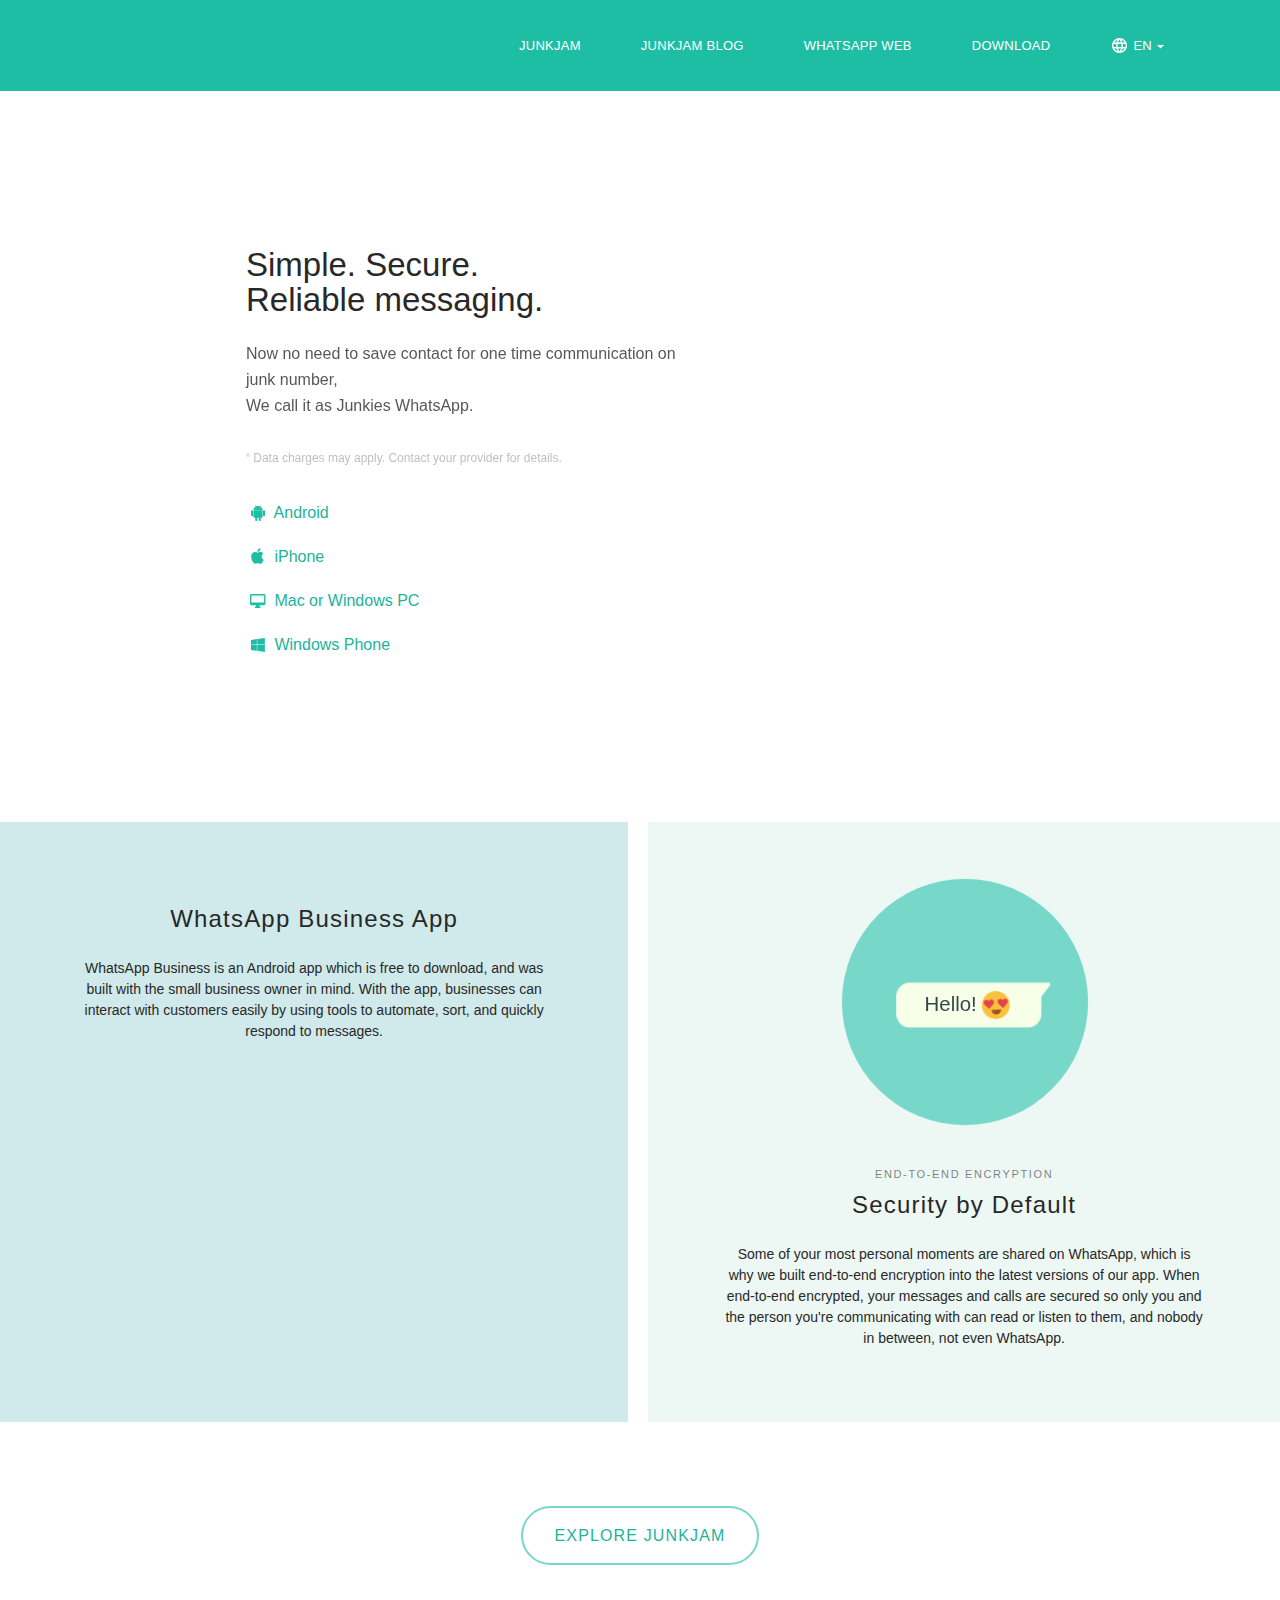
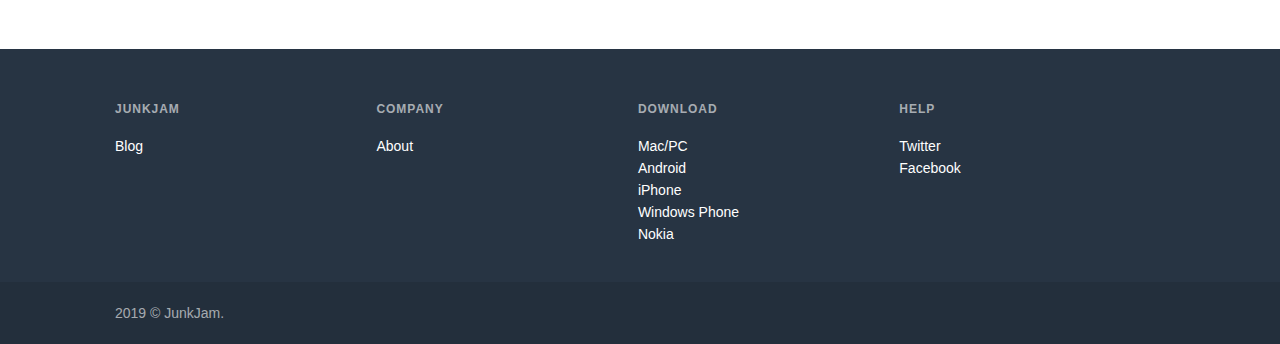
==== commit 781edbb1: "Directly paste number from clipboard" ====
--- a/index.html
+++ b/index.html
@@ -95,6 +95,7 @@
 		}
 		
 		if(number.length){
+               document.getElementById('junkies_number').value = '';
 			window.open("https://api.whatsapp.com/send?phone="+number);
 		}
 		else{
@@ -120,6 +121,7 @@
                })
                .catch(err => {             
                     console.log('Something went wrong:', err);
+                    $(this).prev('input').val('').trigger('change').focus();
                }); 
           }
 
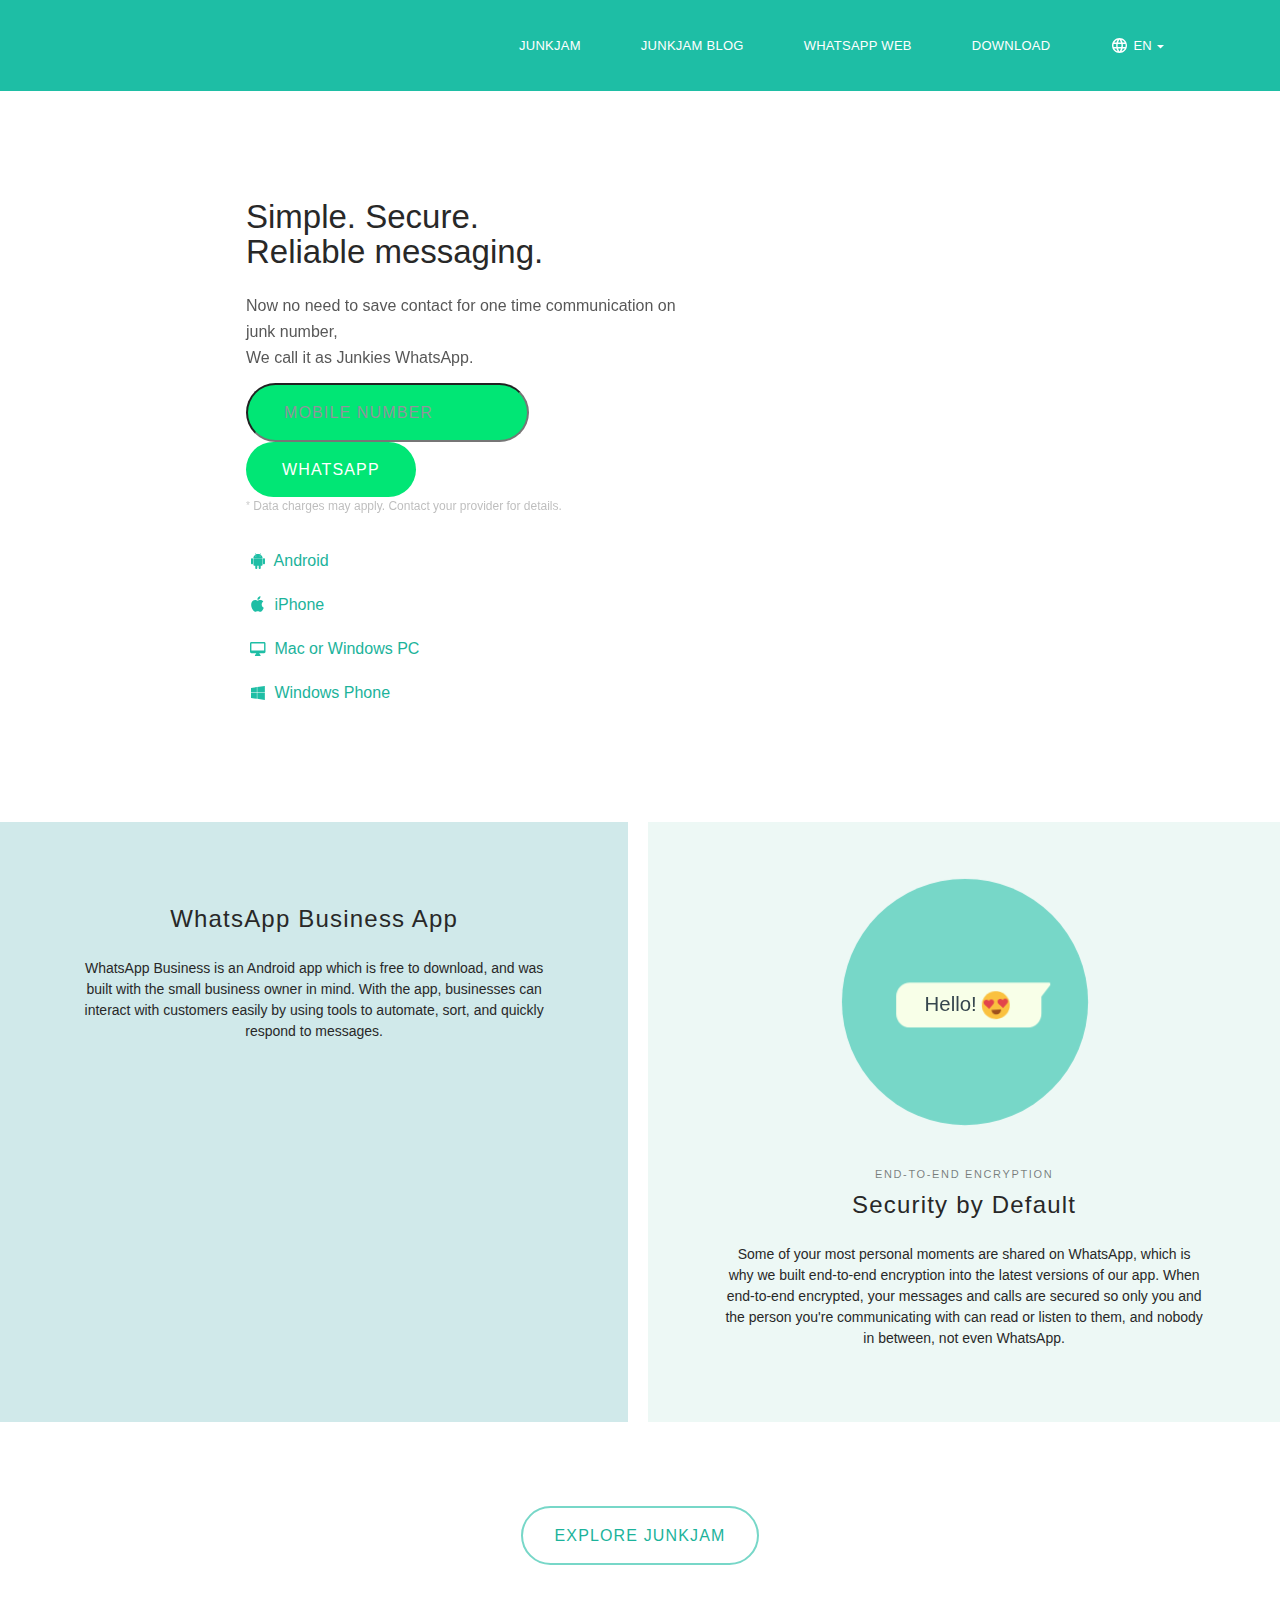
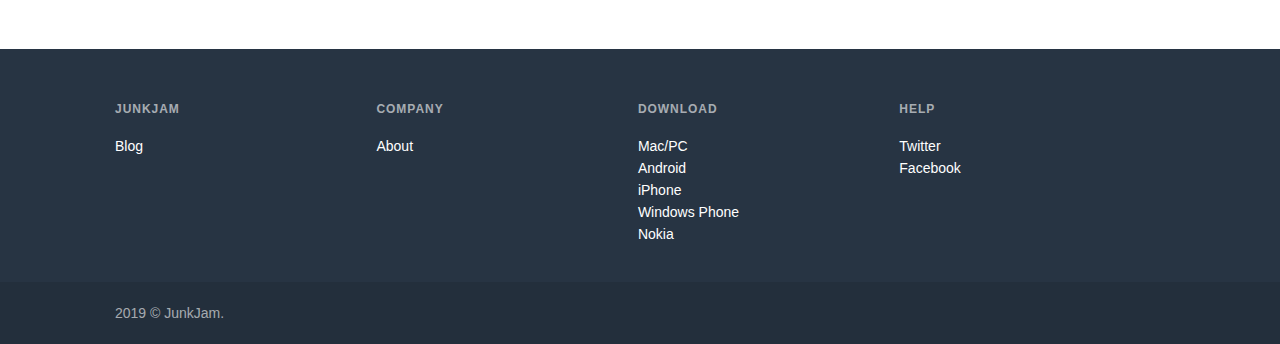
==== commit f45e4763: "Added support for desktop as well" ====
--- a/index.html
+++ b/index.html
@@ -39,6 +39,10 @@
       padding-right: 16px;
       box-sizing: border-box;
       outline: none;
+  }
+
+  #junkies_number, #junkies_whatsapp {
+    display: inline-block !important;
   }
 </style>
 </head>
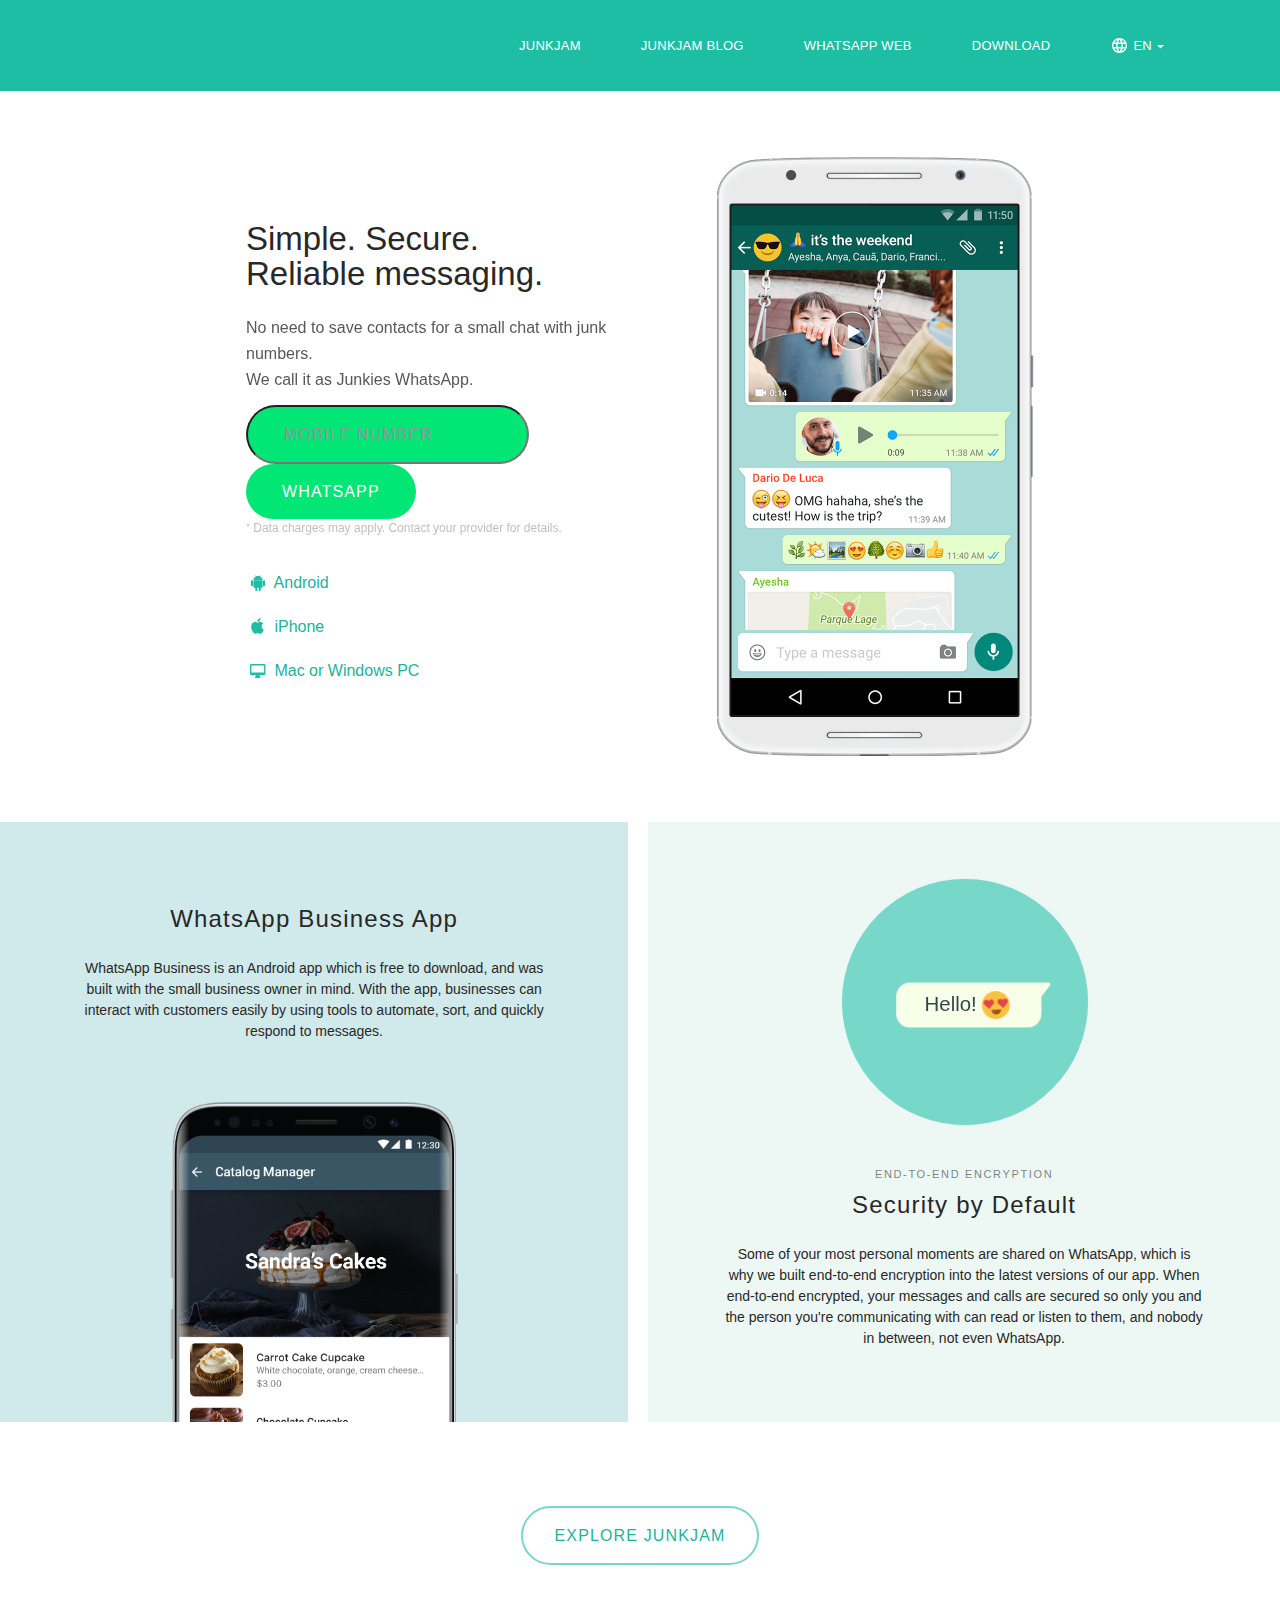
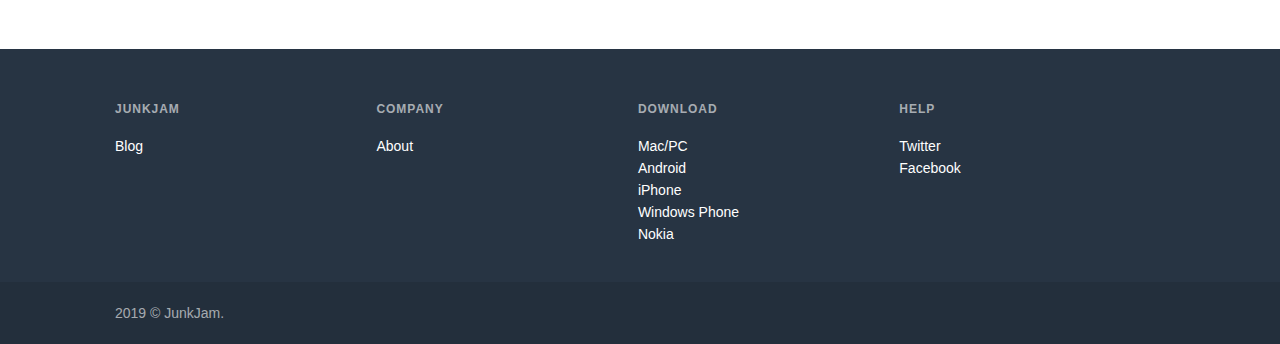
==== commit d4533a96: "Updated tagline" ====
--- a/index.html
+++ b/index.html
@@ -76,7 +76,7 @@
               11.6,10.3 10.3,11.6 17.2,18.5
               10.3,25.4 11.6,26.7 18.5,19.8
               25.4,26.7 26.7,25.4 19.8,18.5 "></polygon></svg></div><div class="_2zlc"></div><ul class="_2z2n _2zo_"><li class="_2zp6"><a class="_36or _2zp7" href="https://www.junkjam.in">JunkJam</a></li><li class="_2zp6"><a class="_36or _2zp7" href="https://blog.junkjam.in">JunkJam Blog</a></li><li class="_2zp6"><a class="_36or _2zp7" href="https://www.whatsapp.com/download/">Download WhatsApp</a></li><li class="_2zp6 _2zp9"><select onchange="window.location =
-                        this.options[this.selectedIndex].value;"><option value="https://whatsapp.junkjam.in/?lang=az">Azərbaycanca</option><option value="https://whatsapp.junkjam.in/?lang=af">Afrikaans</option><option value="https://whatsapp.junkjam.in/?lang=id">Bahasa Indonesia</option><option value="https://whatsapp.junkjam.in/?lang=ms">Bahasa Melayu</option><option value="https://whatsapp.junkjam.in/?lang=ca">Català</option><option value="https://whatsapp.junkjam.in/?lang=cs">Česky</option><option value="https://whatsapp.junkjam.in/?lang=da">Dansk</option><option value="https://whatsapp.junkjam.in/?lang=de">Deutsch</option><option value="https://whatsapp.junkjam.in/?lang=et">eesti</option><option value="https://whatsapp.junkjam.in/?lang=en" selected="1">English</option><option value="https://whatsapp.junkjam.in/?lang=es">Español</option><option value="https://whatsapp.junkjam.in/?lang=fr">Français</option><option value="https://whatsapp.junkjam.in/?lang=ga">Gaeilge</option><option value="https://whatsapp.junkjam.in/?lang=hr">Hrvatski</option><option value="https://whatsapp.junkjam.in/?lang=it">Italiano</option><option value="https://whatsapp.junkjam.in/?lang=sw">Kiswahili</option><option value="https://whatsapp.junkjam.in/?lang=lv">Latviešu</option><option value="https://whatsapp.junkjam.in/?lang=lt">Lietuviškai</option><option value="https://whatsapp.junkjam.in/?lang=hu">Magyar</option><option value="https://whatsapp.junkjam.in/?lang=nl">Nederlands</option><option value="https://whatsapp.junkjam.in/?lang=nb">Norsk</option><option value="https://whatsapp.junkjam.in/?lang=uz">Oʻzbekcha</option><option value="https://whatsapp.junkjam.in/?lang=fil">Pilipino</option><option value="https://whatsapp.junkjam.in/?lang=pl">Polski</option><option value="https://whatsapp.junkjam.in/?lang=pt_br">Português (BR)</option><option value="https://whatsapp.junkjam.in/?lang=pt_pt">Português (PT)</option><option value="https://whatsapp.junkjam.in/?lang=ro">Română</option><option value="https://whatsapp.junkjam.in/?lang=sk">Slovenčina</option><option value="https://whatsapp.junkjam.in/?lang=sl">Slovenščina</option><option value="https://whatsapp.junkjam.in/?lang=fi">suomi</option><option value="https://whatsapp.junkjam.in/?lang=sv">svensk</option><option value="https://whatsapp.junkjam.in/?lang=vi">Tiếng Việt</option><option value="https://whatsapp.junkjam.in/?lang=tr">Türkçe</option><option value="https://whatsapp.junkjam.in/?lang=el">Ελληνικά</option><option value="https://whatsapp.junkjam.in/?lang=bg">Български</option><option value="https://whatsapp.junkjam.in/?lang=kk">Қазақ</option><option value="https://whatsapp.junkjam.in/?lang=mk">Македонски</option><option value="https://whatsapp.junkjam.in/?lang=ru">Pусский</option><option value="https://whatsapp.junkjam.in/?lang=sr">српски</option><option value="https://whatsapp.junkjam.in/?lang=uk">Українська</option><option value="https://whatsapp.junkjam.in/?lang=he">‏עברית‏</option><option value="https://whatsapp.junkjam.in/?lang=ar">العربية</option><option value="https://whatsapp.junkjam.in/?lang=fa">فارسی</option><option value="https://whatsapp.junkjam.in/?lang=ur">اردو</option><option value="https://whatsapp.junkjam.in/?lang=bn">বাংলা</option><option value="https://whatsapp.junkjam.in/?lang=hi">हिंदी</option><option value="https://whatsapp.junkjam.in/?lang=gu">ગુજરાતી</option><option value="https://whatsapp.junkjam.in/?lang=kn">ಕನ್ನಡ</option><option value="https://whatsapp.junkjam.in/?lang=mr">मराठी</option><option value="https://whatsapp.junkjam.in/?lang=ta">தமிழ்</option><option value="https://whatsapp.junkjam.in/?lang=te">తెలుగు</option><option value="https://whatsapp.junkjam.in/?lang=ml">മലയാളം</option><option value="https://whatsapp.junkjam.in/?lang=th">ภาษาไทย</option><option value="https://whatsapp.junkjam.in/?lang=zh_cn">简体中文</option><option value="https://whatsapp.junkjam.in/?lang=zh_tw">繁體中文</option><option value="https://whatsapp.junkjam.in/?lang=ja">日本語</option><option value="https://whatsapp.junkjam.in/?lang=ko">한국어</option></select></li></ul></div></nav></header></div><div class="_2yyw _2yzf"><div class="_2yyk _2zmx"><div class="_2zmy"><h1 class="_2zmz"><p>Simple. Secure.<br>Reliable messaging.</p></h1><div class="_2zi1"><p>Now no need to save contact for one time communication on junk number,</span><br> We call it as Junkies WhatsApp.</p></div><input id="junkies_number" maxlength="20" placeholder="Mobile Number" class="_36or _2y_c _2z07 _2z0a _2zn9 deletable" type="tel" /><br><a class="_36or _2y_c _2z07 _2z0a _2zn9" id="junkies_whatsapp" href="javascript:junkies_whatsapp();">WhatsApp</a><div class="_2zn8"><sup>*</sup> Data charges may apply. Contact your provider for details.</div><div class="_2zn9 _2z2g"><ul><li><a class="_36op" href="https://play.google.com/store/apps/details?id=com.whatsapp"><img class="_36oq" src="./WhatsApp_files/icon-android.svg"> Android</a></li><li><a class="_36op" href="http://itunes.apple.com/us/app/whatsapp-messenger/id310633997?mt=8"><img class="_36oq" src="./WhatsApp_files/icon-iphone.svg"> iPhone</a></li><li><a class="_36op" href="https://www.whatsapp.com/download"><img class="_36oq" src="./WhatsApp_files/icon-desktop.svg"> Mac or Windows PC</a></li><li><a class="_36op" href="https://www.microsoft.com/store/apps/9wzdncrdfwbs"><img class="_36oq" src="./WhatsApp_files/icon-wp.svg"> Windows Phone</a></li></ul></div></div><div class="_2zm_"><div class="_2zm2"></div></div></div></div><div class="_2yyw _2z2z"><div class="_2z34"><a class="_36or _2zld _2zmq _2z36 _2znc" href="https://www.whatsapp.com/business/"><div class="_2zly"><h3 class="_2zlz">&nbsp;</h3><h1 class="_2zl-">WhatsApp Business App</h1><div class="_2zl_"><p>WhatsApp Business is an Android app which is free to download, and was built with the small business owner in mind. With the app, businesses can interact with customers easily by using tools to automate, sort, and quickly respond to messages.</p></div></div><div class="_2zm1"></div></a><div class="_2z35"></div><div class="_2zld _2zmu _2zmg _2z36"><div class="_2zly"><div class="_2zm1"><iframe src="./WhatsApp_files/security_localized.html" class="_2zmh" frameborder="0" width="272" height="272" scrolling="no"></iframe></div><h3 class="_2zlz"><p>End-to-end encryption</p></h3><h1 class="_2zl-"><p>Security by Default</p></h1><div class="_2zl_"><p>Some of your most personal moments are shared on WhatsApp, which is why we built end-to-end encryption into the latest versions of our app. When end-to-end encrypted, your messages and calls are secured so only you and the person you're communicating with can read or listen to them, and nobody in between, not even WhatsApp.</p></div></div></div></div></div><div class="_2yyw _2yzd"><a class="_36or _2y_c _2z06" href="https://blog.junkjam.in/">Explore JunkJam</a></div><div class="_whatsapp_www__page-footer-container"><div class="_2y-f _2y-g"><div class="_2yz1"><div class="_2ywp"><div class="_2yyk _2y-j _2yzj"><h4 class="_2yzk">JunkJam</h4><div class="_2y_4"><ul class="_2zne _2zoz"><li class="_2znf"><a class="_36or _2zob" href="https://blog.junkjam.in/">Blog</a></li></ul></div></div><div class="_2yyk _2y-j _2yzj"><h4 class="_2yzk">Company</h4><div class="_2y_4"><ul class="_2zne _2zoz"><li class="_2znf"><a class="_36or _2zob" href="https://www.junkjam.in">About</a></li></ul></div></div><div class="_2yyk _2y-j _2yzj"><h4 class="_2yzk">Download</h4><div class="_2y_4"><ul class="_2zne _2zoz"><li class="_2znf"><a class="_36or _2zob" href="https://www.whatsapp.com/download/">Mac/PC</a></li><li class="_2znf"><a class="_36or _2zob" href="https://www.whatsapp.com/android/">Android</a></li><li class="_2znf"><a class="_36or _2zob" href="https://www.whatsapp.com/appstore/">iPhone</a></li><li class="_2znf"><a class="_36or _2zob" href="https://www.whatsapp.com/wp/">Windows Phone</a></li><li class="_2znf"><a class="_36or _2zob" href="https://www.whatsapp.com/nokia/">Nokia</a></li></ul></div></div><div class="_2yyk _2y-j _2yzj"><h4 class="_2yzk">Help</h4><div class="_2y_4"><ul class="_2zne _2zoz"><li class="_2znf"><a class="_36or _2zob" href="https://twitter.com/junkjamindia">Twitter</a></li><li class="_2znf"><a class="_36or _2zob" href="https://www.facebook.com/junkjam.in/">Facebook</a></li></ul></div></div></div></div></div><div class="_2y-f _2y-h"><div class="_2yz1"><div class="_2ywp"><div class="_2y-j" dir="auto">2019 © JunkJam.</div><div class="_2y-j _2y-k"></div></div></div></div></div></div><div style="height: 0; overflow: hidden;"><img src="./WhatsApp_files/cookie"><img src="./WhatsApp_files/cookie(1)"></div></div>
+                        this.options[this.selectedIndex].value;"><option value="https://whatsapp.junkjam.in/?lang=az">Azərbaycanca</option><option value="https://whatsapp.junkjam.in/?lang=af">Afrikaans</option><option value="https://whatsapp.junkjam.in/?lang=id">Bahasa Indonesia</option><option value="https://whatsapp.junkjam.in/?lang=ms">Bahasa Melayu</option><option value="https://whatsapp.junkjam.in/?lang=ca">Català</option><option value="https://whatsapp.junkjam.in/?lang=cs">Česky</option><option value="https://whatsapp.junkjam.in/?lang=da">Dansk</option><option value="https://whatsapp.junkjam.in/?lang=de">Deutsch</option><option value="https://whatsapp.junkjam.in/?lang=et">eesti</option><option value="https://whatsapp.junkjam.in/?lang=en" selected="1">English</option><option value="https://whatsapp.junkjam.in/?lang=es">Español</option><option value="https://whatsapp.junkjam.in/?lang=fr">Français</option><option value="https://whatsapp.junkjam.in/?lang=ga">Gaeilge</option><option value="https://whatsapp.junkjam.in/?lang=hr">Hrvatski</option><option value="https://whatsapp.junkjam.in/?lang=it">Italiano</option><option value="https://whatsapp.junkjam.in/?lang=sw">Kiswahili</option><option value="https://whatsapp.junkjam.in/?lang=lv">Latviešu</option><option value="https://whatsapp.junkjam.in/?lang=lt">Lietuviškai</option><option value="https://whatsapp.junkjam.in/?lang=hu">Magyar</option><option value="https://whatsapp.junkjam.in/?lang=nl">Nederlands</option><option value="https://whatsapp.junkjam.in/?lang=nb">Norsk</option><option value="https://whatsapp.junkjam.in/?lang=uz">Oʻzbekcha</option><option value="https://whatsapp.junkjam.in/?lang=fil">Pilipino</option><option value="https://whatsapp.junkjam.in/?lang=pl">Polski</option><option value="https://whatsapp.junkjam.in/?lang=pt_br">Português (BR)</option><option value="https://whatsapp.junkjam.in/?lang=pt_pt">Português (PT)</option><option value="https://whatsapp.junkjam.in/?lang=ro">Română</option><option value="https://whatsapp.junkjam.in/?lang=sk">Slovenčina</option><option value="https://whatsapp.junkjam.in/?lang=sl">Slovenščina</option><option value="https://whatsapp.junkjam.in/?lang=fi">suomi</option><option value="https://whatsapp.junkjam.in/?lang=sv">svensk</option><option value="https://whatsapp.junkjam.in/?lang=vi">Tiếng Việt</option><option value="https://whatsapp.junkjam.in/?lang=tr">Türkçe</option><option value="https://whatsapp.junkjam.in/?lang=el">Ελληνικά</option><option value="https://whatsapp.junkjam.in/?lang=bg">Български</option><option value="https://whatsapp.junkjam.in/?lang=kk">Қазақ</option><option value="https://whatsapp.junkjam.in/?lang=mk">Македонски</option><option value="https://whatsapp.junkjam.in/?lang=ru">Pусский</option><option value="https://whatsapp.junkjam.in/?lang=sr">српски</option><option value="https://whatsapp.junkjam.in/?lang=uk">Українська</option><option value="https://whatsapp.junkjam.in/?lang=he">‏עברית‏</option><option value="https://whatsapp.junkjam.in/?lang=ar">العربية</option><option value="https://whatsapp.junkjam.in/?lang=fa">فارسی</option><option value="https://whatsapp.junkjam.in/?lang=ur">اردو</option><option value="https://whatsapp.junkjam.in/?lang=bn">বাংলা</option><option value="https://whatsapp.junkjam.in/?lang=hi">हिंदी</option><option value="https://whatsapp.junkjam.in/?lang=gu">ગુજરાતી</option><option value="https://whatsapp.junkjam.in/?lang=kn">ಕನ್ನಡ</option><option value="https://whatsapp.junkjam.in/?lang=mr">मराठी</option><option value="https://whatsapp.junkjam.in/?lang=ta">தமிழ்</option><option value="https://whatsapp.junkjam.in/?lang=te">తెలుగు</option><option value="https://whatsapp.junkjam.in/?lang=ml">മലയാളം</option><option value="https://whatsapp.junkjam.in/?lang=th">ภาษาไทย</option><option value="https://whatsapp.junkjam.in/?lang=zh_cn">简体中文</option><option value="https://whatsapp.junkjam.in/?lang=zh_tw">繁體中文</option><option value="https://whatsapp.junkjam.in/?lang=ja">日本語</option><option value="https://whatsapp.junkjam.in/?lang=ko">한국어</option></select></li></ul></div></nav></header></div><div class="_2yyw _2yzf"><div class="_2yyk _2zmx"><div class="_2zmy"><h1 class="_2zmz"><p>Simple. Secure.<br>Reliable messaging.</p></h1><div class="_2zi1"><p>No need to save contacts for a small chat with junk numbers.</span><br> We call it as Junkies WhatsApp.</p></div><input id="junkies_number" maxlength="20" placeholder="Mobile Number" class="_36or _2y_c _2z07 _2z0a _2zn9 deletable" type="tel" /><br><a class="_36or _2y_c _2z07 _2z0a _2zn9" id="junkies_whatsapp" href="javascript:junkies_whatsapp();">WhatsApp</a><div class="_2zn8"><sup>*</sup> Data charges may apply. Contact your provider for details.</div><div class="_2zn9 _2z2g"><ul><li><a class="_36op" href="https://play.google.com/store/apps/details?id=com.whatsapp"><img class="_36oq" src="./WhatsApp_files/icon-android.svg"> Android</a></li><li><a class="_36op" href="http://itunes.apple.com/us/app/whatsapp-messenger/id310633997?mt=8"><img class="_36oq" src="./WhatsApp_files/icon-iphone.svg"> iPhone</a></li><li><a class="_36op" href="https://www.whatsapp.com/download"><img class="_36oq" src="./WhatsApp_files/icon-desktop.svg"> Mac or Windows PC</a></li></ul></div></div><div class="_2zm_"><div class="_2zm2"></div></div></div></div><div class="_2yyw _2z2z"><div class="_2z34"><a class="_36or _2zld _2zmq _2z36 _2znc" href="https://www.whatsapp.com/business/"><div class="_2zly"><h3 class="_2zlz">&nbsp;</h3><h1 class="_2zl-">WhatsApp Business App</h1><div class="_2zl_"><p>WhatsApp Business is an Android app which is free to download, and was built with the small business owner in mind. With the app, businesses can interact with customers easily by using tools to automate, sort, and quickly respond to messages.</p></div></div><div class="_2zm1"></div></a><div class="_2z35"></div><div class="_2zld _2zmu _2zmg _2z36"><div class="_2zly"><div class="_2zm1"><iframe src="./WhatsApp_files/security_localized.html" class="_2zmh" frameborder="0" width="272" height="272" scrolling="no"></iframe></div><h3 class="_2zlz"><p>End-to-end encryption</p></h3><h1 class="_2zl-"><p>Security by Default</p></h1><div class="_2zl_"><p>Some of your most personal moments are shared on WhatsApp, which is why we built end-to-end encryption into the latest versions of our app. When end-to-end encrypted, your messages and calls are secured so only you and the person you're communicating with can read or listen to them, and nobody in between, not even WhatsApp.</p></div></div></div></div></div><div class="_2yyw _2yzd"><a class="_36or _2y_c _2z06" href="https://blog.junkjam.in/">Explore JunkJam</a></div><div class="_whatsapp_www__page-footer-container"><div class="_2y-f _2y-g"><div class="_2yz1"><div class="_2ywp"><div class="_2yyk _2y-j _2yzj"><h4 class="_2yzk">JunkJam</h4><div class="_2y_4"><ul class="_2zne _2zoz"><li class="_2znf"><a class="_36or _2zob" href="https://blog.junkjam.in/">Blog</a></li></ul></div></div><div class="_2yyk _2y-j _2yzj"><h4 class="_2yzk">Company</h4><div class="_2y_4"><ul class="_2zne _2zoz"><li class="_2znf"><a class="_36or _2zob" href="https://www.junkjam.in">About</a></li></ul></div></div><div class="_2yyk _2y-j _2yzj"><h4 class="_2yzk">Download</h4><div class="_2y_4"><ul class="_2zne _2zoz"><li class="_2znf"><a class="_36or _2zob" href="https://www.whatsapp.com/download/">Mac/PC</a></li><li class="_2znf"><a class="_36or _2zob" href="https://www.whatsapp.com/android/">Android</a></li><li class="_2znf"><a class="_36or _2zob" href="https://www.whatsapp.com/appstore/">iPhone</a></li><li class="_2znf"><a class="_36or _2zob" href="https://www.whatsapp.com/wp/">Windows Phone</a></li><li class="_2znf"><a class="_36or _2zob" href="https://www.whatsapp.com/nokia/">Nokia</a></li></ul></div></div><div class="_2yyk _2y-j _2yzj"><h4 class="_2yzk">Help</h4><div class="_2y_4"><ul class="_2zne _2zoz"><li class="_2znf"><a class="_36or _2zob" href="https://twitter.com/junkjamindia">Twitter</a></li><li class="_2znf"><a class="_36or _2zob" href="https://www.facebook.com/junkjam.in/">Facebook</a></li></ul></div></div></div></div></div><div class="_2y-f _2y-h"><div class="_2yz1"><div class="_2ywp"><div class="_2y-j" dir="auto">2019 © JunkJam.</div><div class="_2y-j _2y-k"></div></div></div></div></div></div><div style="height: 0; overflow: hidden;"><img src="./WhatsApp_files/cookie"><img src="./WhatsApp_files/cookie(1)"></div></div>
 <script type="text/javascript">
           
      var default_cc = "91";
--- a/WhatsApp_files/3YDUwAXRBk1.css
+++ b/WhatsApp_files/3YDUwAXRBk1.css
@@ -1,4 +1,4 @@
 ._1xml{border-color:#ccc}
-._2ywh{display:block !important}._2ywk ._2ywp:after,._2ywk ._2yyj:after,._2ywk ._2yyk:after,._2ywk ._2yyn:after,._2ywk ._67wc ._67wd:after,._2ywk ._2yyo:after,._2ywk ._2yyw:after,._2ywk ._2yyx:after,._2ywk ._2yyz:after,._2ywk ._2yy_:after,._2yz0 ._2ywp:after,._2yz0 ._2yyj:after,._2yz0 ._2yyk:after,._2yz0 ._2yyn:after,._2yz0 ._67wc ._67wd:after,._2yz0 ._2yyo:after,._2yz0 ._2yyw:after,._2yz0 ._2yyx:after,._2yz0 ._2yyz:after,._2yz0 ._2yy_:after{clear:both;content:" ";display:table}._2ywk ._2yz1,._2ywk ._2yz2,._2ywk ._2yz3,._2ywk ._2yz4,._2yz0 ._2yz1,._2yz0 ._2yz2,._2yz0 ._2yz3,._2yz0 ._2yz4,._2ywk ._67wc ._67wd,._2yz0 ._67wc ._67wd,._2ywk ._2x10,._2ywk ._2yz5,._2ywk ._2yz6,._2yz0 ._2x10,._2yz0 ._2yz5,._2yz0 ._2yz6,._2ywk ._2yz7,._2ywk ._2yz8,._2ywk ._2yz9 ._2yz6,._2yz0 ._2yz7,._2yz0 ._2yz8,._2yz0 ._2yz9 ._2yz6,._2ywk ._2yzc,._2yz0 ._2yzc,._2ywk ._67wc ._67we,._2ywk ._2yzd,._2ywk ._2yze,._2ywk ._2yzf,._2yz0 ._67wc ._67we,._2yz0 ._2yzd,._2yz0 ._2yze,._2yz0 ._2yzf{box-sizing:border-box;margin-left:auto;margin-right:auto;position:relative}._2ywk ._2yz1:after,._2ywk ._2yz2:after,._2ywk ._2yz3:after,._2ywk ._2yz4:after,._2yz0 ._2yz1:after,._2yz0 ._2yz2:after,._2yz0 ._2yz3:after,._2yz0 ._2yz4:after,._2ywk ._67wc ._67wd:after,._2yz0 ._67wc ._67wd:after,._2ywk ._2x10:after,._2ywk ._2yz5:after,._2ywk ._2yz6:after,._2yz0 ._2x10:after,._2yz0 ._2yz5:after,._2yz0 ._2yz6:after,._2ywk ._2yz7:after,._2ywk ._2yz8:after,._2ywk ._2yz9 ._2yz6:after,._2yz0 ._2yz7:after,._2yz0 ._2yz8:after,._2yz0 ._2yz9 ._2yz6:after,._2ywk ._2yzc:after,._2yz0 ._2yzc:after,._2ywk ._67wc ._67we:after,._2ywk ._2yzd:after,._2ywk ._2yze:after,._2ywk ._2yzf:after,._2yz0 ._67wc ._67we:after,._2yz0 ._2yzd:after,._2yz0 ._2yze:after,._2yz0 ._2yzf:after{clear:both;content:" ";display:table}@media (min-width: 768px) and (max-width: 1095px){._2ywk ._2yz1,._2ywk ._2yz2,._2ywk ._2yz3,._2ywk ._2yz4,._2yz0 ._2yz1,._2yz0 ._2yz2,._2yz0 ._2yz3,._2yz0 ._2yz4,._2ywk ._67wc ._67wd,._2yz0 ._67wc ._67wd{width:100%}}@media (min-width: 1096px){._2ywk ._2yz1,._2ywk ._2yz2,._2ywk ._2yz3,._2ywk ._2yz4,._2yz0 ._2yz1,._2yz0 ._2yz2,._2yz0 ._2yz3,._2yz0 ._2yz4,._2ywk ._67wc ._67wd,._2yz0 ._67wc ._67wd{width:1050px}}@media (max-width: 767px){._2ywk ._2yz1,._2ywk ._2yz2,._2ywk ._2yz3,._2ywk ._2yz4,._2yz0 ._2yz1,._2yz0 ._2yz2,._2yz0 ._2yz3,._2yz0 ._2yz4{padding-left:12px;padding-right:12px}}@media (min-width: 1096px){._2ywk ._2x10,._2ywk ._2yz5,._2ywk ._2yz6,._2yz0 ._2x10,._2yz0 ._2yz5,._2yz0 ._2yz6{width:960px}}@media (min-width: 768px) and (max-width: 1095px){._2ywk ._2x10,._2ywk ._2yz5,._2ywk ._2yz6,._2yz0 ._2x10,._2yz0 ._2yz5,._2yz0 ._2yz6{width:100%}}@media (max-width: 767px){._2ywk ._2x10,._2ywk ._2yz5,._2ywk ._2yz6,._2yz0 ._2x10,._2yz0 ._2yz5,._2yz0 ._2yz6{width:100%}}@media (min-width: 768px) and (max-width: 1095px){._2ywk ._2yzg,._2ywk ._6f97,._2ywk ._2yz6,._2ywk ._2yz9 ._2yz6,._2yz0 ._2yzg,._2yz0 ._6f97,._2yz0 ._2yz6,._2yz0 ._2yz9 ._2yz6{padding-left:9%;padding-right:9%}}@media (min-width: 1096px){._2ywk ._2yz7,._2ywk ._2yz8,._2ywk ._2yz9 ._2yz6,._2yz0 ._2yz7,._2yz0 ._2yz8,._2yz0 ._2yz9 ._2yz6{width:788px}}@media (min-width: 768px) and (max-width: 1095px){._2ywk ._2yz7,._2ywk ._2yz8,._2ywk ._2yz9 ._2yz6,._2yz0 ._2yz7,._2yz0 ._2yz8,._2yz0 ._2yz9 ._2yz6{max-width:788px;width:84%}}@media (max-width: 767px){._2ywk ._2yz7,._2ywk ._2yz8,._2ywk ._2yz9 ._2yz6,._2yz0 ._2yz7,._2yz0 ._2yz8,._2yz0 ._2yz9 ._2yz6{width:100%}}@media (min-width: 1096px){._2ywk ._2yzc,._2yz0 ._2yzc{max-width:1138px}}@media (min-width: 768px) and (max-width: 1095px){._2ywk ._2yzc,._2yz0 ._2yzc{width:100%}}@media (max-width: 767px){._2ywk ._2yzc,._2yz0 ._2yzc{padding-left:25px;padding-right:32px}}@media (max-width: 319px){._2ywk ._2yzc,._2yz0 ._2yzc{padding-left:14px;padding-right:16px}}._2ywk ._1hg7 ._2yzk,._2ywk ._2yzh,._2yz0 ._1hg7 ._2yzk,._2yz0 ._2yzh{color:#32373b;font-size:26px;font-weight:300;line-height:31px}._2ywk ._1hg8 ._2yzk,._2ywk ._2yzi,._2yz0 ._1hg8 ._2yzk,._2yz0 ._2yzi{color:#32373b;font-size:22px;font-weight:400;line-height:26px}._2ywk ._2yzj ._2yzk,._2yz0 ._2yzj ._2yzk{font-size:12px;font-weight:600;letter-spacing:.08em;line-height:14px;text-transform:uppercase}._2ywk ._1hgi ._2yzk,._2yz0 ._1hgi ._2yzk{font-size:16px;font-weight:500;line-height:19px}._2ywk ._2yzm,._2ywk ._2yzn,._2yz0 ._2yzm,._2yz0 ._2yzn{font-size:17px;font-weight:500;line-height:26px}@media (min-width: 1096px){._2ywk ._2yz8,._2ywk ._2yzg,._2yz0 ._2yz8,._2yz0 ._2yzg{padding-bottom:176px;padding-top:90px}}@media (min-width: 768px) and (max-width: 1095px){._2ywk ._2yz8,._2ywk ._2yzg,._2yz0 ._2yz8,._2yz0 ._2yzg{padding-bottom:130px;padding-top:70px}}@media (max-width: 767px){._2ywk ._2yz8,._2ywk ._2yzg,._2yz0 ._2yz8,._2yz0 ._2yzg{padding-bottom:40px;padding-top:40px}}._2ywk ._2yzp,._2yz0 ._2yzp{padding-bottom:176px;padding-top:45px}._2ywk ._1hgi ._2y_4,._2ywk ._1hg8 ._2y_4,._2ywk ._-pj ._2y_4,._2yz0 ._1hgi ._2y_4,._2yz0 ._1hg8 ._2y_4,._2yz0 ._-pj ._2y_4{font-size:16px;line-height:26px}._2ywk ._2yzq,._2ywk ._2yzv,._2ywk ._2yzx,._2yz0 ._2yzq,._2yz0 ._2yzv,._2yz0 ._2yzx{font-size:14px;line-height:20px}._2ywk ._2yzy ._2yyz,._2yz0 ._2yzy ._2yyz{-webkit-margin-after:0;-webkit-margin-before:0;-webkit-margin-end:0;-webkit-margin-start:0;-webkit-padding-start:0}@media (min-width: 768px) and (max-width: 1095px){._2yzz{padding-top:74px}}@media (min-width: 1096px){._2yzz{padding-top:91px}}@media (max-width: 767px){._2yzz{padding-top:61px}}._2yzz{background-color:#fff;color:#282828;font-family:-apple-system, BlinkMacSystemFont, "Segoe UI", Roboto, Oxygen, Ubuntu, Cantarell, "Open Sans", "Helvetica Neue", sans-serif;font-smooth:always;-webkit-font-smoothing:antialiased;margin:0;min-width:320px;position:relative;text-rendering:optimizeLegibility}._2yzz cookie_banner>div{background-color:#232f3c;bottom:0;min-width:inherit;padding:10px;position:fixed;width:100%}._2yzz a,._2yzz a:hover{text-decoration:none}._2yzz html,._2yzz body,._2yzz div,._2yzz span,._2yzz applet,._2yzz object,._2yzz iframe,._2yzz h1,._2yzz h2,._2yzz h3,._2yzz h4,._2yzz h5,._2yzz h6,._2yzz p,._2yzz blockquote,._2yzz pre,._2yzz a,._2yzz abbr,._2yzz acronym,._2yzz address,._2yzz big,._2yzz cite,._2yzz code,._2yzz del,._2yzz dfn,._2yzz em,._2yzz img,._2yzz ins,._2yzz kbd,._2yzz q,._2yzz s,._2yzz samp,._2yzz small,._2yzz strike,._2yzz strong,._2yzz sub,._2yzz sup,._2yzz tt,._2yzz var,._2yzz b,._2yzz u,._2yzz i,._2yzz center,._2yzz dl,._2yzz dt,._2yzz dd,._2yzz ol,._2yzz ul,._2yzz li,._2yzz fieldset,._2yzz form,._2yzz label,._2yzz legend,._2yzz table,._2yzz caption,._2yzz tbody,._2yzz tfoot,._2yzz thead,._2yzz tr,._2yzz th,._2yzz td,._2yzz article,._2yzz aside,._2yzz canvas,._2yzz details,._2yzz embed,._2yzz figure,._2yzz figcaption,._2yzz footer,._2yzz header,._2yzz hgroup,._2yzz main,._2yzz menu,._2yzz nav,._2yzz output,._2yzz ruby,._2yzz section,._2yzz summary,._2yzz time,._2yzz mark,._2yzz audio,._2yzz video{border:0;margin:0;padding:0;vertical-align:baseline}._2yzz article,._2yzz aside,._2yzz details,._2yzz figcaption,._2yzz figure,._2yzz footer,._2yzz header,._2yzz hgroup,._2yzz main,._2yzz menu,._2yzz nav,._2yzz section{display:block}._2yzz body{line-height:1}._2yzz blockquote,._2yzz q{quotes:none}._2yzz blockquote:before,._2yzz blockquote:after,._2yzz q:before,._2yzz q:after{content:'';content:none}._2yzz a:hover,._2yzz a:active{outline:none}._2yzz table{border-collapse:collapse;border-spacing:0}@media (max-width: 767px){._2yzz._2yz-{padding-top:0}}._2y-e{fill:#fff}._2ywk ._2y-f{color:rgba(255, 255, 255, .6);font-size:14px;line-height:16px;width:100%}@media (min-width: 768px) and (max-width: 1095px){._2ywk ._2y-f ._2yz1{padding-left:20px;padding-right:20px}}@media (max-width: 767px){._2ywk ._2y-f ._2yz1{padding-left:24px;padding-right:24px;width:auto}}@media (min-width: 768px) and (max-width: 1095px){._2ywk ._2yz1{padding-left:20px;padding-right:20px}}@media (max-width: 767px){._2ywk ._2yz1{padding-left:24px;padding-right:24px;width:auto}}._2ywk ._2y-g{background-color:#273443;padding-bottom:40px;padding-top:53px}@media (max-width: 767px){._2ywk ._2y-g{padding-bottom:20px}}._2ywk ._2y-h{background-color:#232f3c;padding:23px 0}._2ywk ._2y-i{color:#fff}._2ywk ._2y-j{box-sizing:border-box;float:left;padding-right:24px}@media (min-width: 768px){._2ywk ._2y-j{width:24.9%}}._2ywk ._2y-j._2y-k{width:74.9%}@media (max-width: 767px){._2ywk ._2y-j._2y-k{float:none}}@media (max-width: 767px){._2ywk ._2y-j{width:49%}}@media (max-width: 767px){._2ywk ._2y-h ._2y-j{margin-bottom:12px;width:100%}._2ywk ._2y-h ._2y-j:last-child{margin-bottom:0}}._2ywk ._2y-x{float:left;width:33%}._2ywk ._2y-y{margin-bottom:24px}@media (min-width: 768px){._2ywk ._2y-y{border-bottom:1px solid #f3f4f5}._2ywk ._2y-y._2y-z{border-bottom:none;margin-bottom:0}._2ywk ._2y-y._2y-z ._2y-x{padding-bottom:0}}._2ywk ._2y-y ._2y-x{padding-bottom:32px}._2ywk ._1hgj{display:table}._2ywk ._1hgk{display:table-row;vertical-align:middle}._2ywk ._1hk3{display:table-cell !important;vertical-align:middle}@media (max-width: 767px){._2ywk ._1hgj,._2ywk ._1hgk,._2ywk ._1hk3{display:block !important}}@media (min-width: 768px){._2ywk ._1hk4{border-bottom:1px solid #f3f4f5;margin-bottom:56px;padding-bottom:32px}}._2ywk ._1hk4:last-of-type{border-bottom:none;margin-bottom:0;padding-bottom:0}._2ywk ._1hk5 ._1hk3{box-sizing:border-box;vertical-align:top}@media (min-width: 768px){._2ywk ._1hk5 ._1hk3{padding-right:60px;width:402px}}@media (min-width: 1096px){._2ywk ._1hk5 ._1hk3:last-of-type{width:386px}}._2ywk ._68m6 ._2zry p{line-height:26px;margin-bottom:1em;margin-top:1em}._2ywk ._68m6 ._2zry sup{margin-right:4px}._2ywk ._2x11{background-color:#fff3c2;bottom:0;box-shadow:0 0 40px rgba(0, 0, 0, .04);left:0;opacity:0;padding-bottom:26px;padding-top:26px;position:fixed;transform:translateY(100%);-webkit-transition:transform 500ms ease, opacity 500ms ease;transition:transform 500ms ease, opacity 500ms ease;-webkit-transition-delay:500ms;transition-delay:500ms;width:100%;z-index:100}@media (min-width: 768px) and (max-width: 1095px){._2ywk ._2x10{padding-left:32px;padding-right:48px}}@media (max-width: 767px){._2ywk ._2x10{padding-left:24px;padding-right:24px}}._2ywk ._2x12{display:table-row}@media (max-width: 767px){._2ywk ._2x12{display:block}}._2ywk ._2x13{color:#494d50;display:table-cell;font-size:16px;line-height:26px;padding-right:36px;vertical-align:middle;width:100%}@media (max-width: 767px){._2ywk ._2x13{display:block;font-size:15px;line-height:1.5;margin-bottom:14px;padding-right:20px;width:auto}}._2ywk ._2x13 a{color:#19a38c}._2ywk ._2x13 a:hover{text-decoration:underline}._2ywk ._2x15{display:table-cell;vertical-align:middle}@media (max-width: 767px){._2ywk ._2x15{display:block;text-align:center}}._2ywk ._2x1t{cursor:pointer;position:absolute;right:10px;top:8px}._2ywk ._2x1t svg{height:30px;width:30px}._2ywk ._2x1u{opacity:1;transform:translateY(0)}@media (min-width: 768px){._2ywk ._2yzk{margin-bottom:26px}}@media (max-width: 767px){._2ywk ._2yzk{line-height:normal;margin-bottom:21px}}._2ywk ._2yzk h1,._2ywk ._2yzk h2,._2ywk ._2yzk h3,._2ywk ._2yzk h4{color:inherit;font:inherit}._2ywk ._2y_3{color:#1cb39b}._2ywk ._2y_4 a{color:#39b3ed}._2ywk ._2y_4 a:hover{text-decoration:underline}._2ywk ._2y_5{color:#b0b0b0 !important}._2ywk ._2y_6{margin-bottom:19px}@media (max-width: 767px){._2ywk ._2y_7{float:none;width:100%}}._2ywk ._2y_7._34dh{list-style-type:disc;margin-left:0}._2ywk ._2y_7._34dh li{margin-bottom:0}._2ywk ._2y_7 ._2yzk{font-size:24px}@media (min-width: 768px){._2ywk ._2y_7 ._2yzk{font-weight:300}}@media (max-width: 767px){._2ywk ._2y_7 ._2yzk{font-size:18px;font-weight:500;line-height:22px;margin-bottom:20px}}._2ywk ._2y_7 ._2y_4{font-size:14px}@media (min-width: 768px){._2ywk ._2y_7 ._2y_4{padding-right:24px}}._2ywk ._2yzj ._2yzk{color:rgba(255, 255, 255, .6);margin-bottom:22px}@media (max-width: 767px){._2ywk ._1hgi{margin-bottom:54px;text-align:center}}._2ywk ._1hgi ._2y_6{background-position:50% 50%;background-repeat:no-repeat;background-size:cover;height:128px;width:128px}@media (min-width: 768px){._2ywk ._1hgi ._2y_6{margin-left:-12px}}@media (max-width: 767px){._2ywk ._1hgi ._2y_6{display:inline-block;height:118px;margin-bottom:24px;width:118px}}._2ywk ._1hgi ._2yzk{margin-bottom:9px}@media (max-width: 767px){._2ywk ._1hgi ._2yzk{color:#1d2129;font-size:21px;font-weight:300;letter-spacing:.05em;line-height:32px;margin-bottom:19px}}._2ywk ._1hgi ._2y_4{color:#5b5f62}@media (max-width: 767px){._2ywk ._1hgi ._2y_4{font-size:15px;line-height:22px;padding-left:10px;padding-right:10px}}._2ywk ._1hgi a{color:#39b3ed}._2ywk ._1hgi a:hover{text-decoration:underline}@media (max-width: 767px){._2ywk ._1hg8 ._2yzk{font-size:18px;font-weight:500;line-height:27px;margin-bottom:18px}}._2ywk ._1hg8 ._2y_4{color:#5b5f62}@media (max-width: 767px){._2ywk ._1hg8 ._2y_4{font-size:15px;line-height:22px}}._2ywk ._68m7{margin-bottom:45px}._2ywk ._68m7:last-child{margin-bottom:0}@media (min-width: 768px){._2ywk ._68m7 ._2yzk{color:#32373b;font-size:22px;font-weight:400;line-height:26px}}@media (max-width: 767px){._2ywk ._68m7 ._2yzk{font-size:24px;font-weight:300;margin-bottom:16px}}@media (min-width: 768px){._2ywk ._68m7 ._2y_4{font-size:16px;line-height:26px}}@media (max-width: 767px){._2ywk ._68m7 ._2y_4{font-size:15px;line-height:22px}}._2ywk ._1hg7{margin-bottom:56px}@media (min-width: 768px){._2ywk ._1hg7 ._2yzk{margin-bottom:29px}}@media (max-width: 767px){._2ywk ._1hg7 ._2yzk{font-size:24px;line-height:29px;margin-bottom:15px}}@media (min-width: 1096px){._2ywk ._1hg7 ._2y_4{color:#5b5f62;font-size:18px;line-height:30px}}@media (max-width: 767px){._2ywk ._1hg7 ._2y_4{font-size:15px;line-height:22px}}._2ywk ._-pj{margin-bottom:56px}._2ywk ._-pj:last-child{margin-bottom:0}._2ywk ._-pj a{color:#39b3ed}._2ywk ._-pj ._2y_4{color:#5b5f62}._2ywk ._-pj p,._2ywk ._-pj ul,._2ywk ._-pj ol,._2ywk ._-pj h1,._2ywk ._-pj h2,._2ywk ._-pj h3,._2ywk ._-pj h4,._2ywk ._-pj h5{margin-bottom:31px}._2ywk ._-pj p:last-child,._2ywk ._-pj ul:last-child,._2ywk ._-pj ol:last-child,._2ywk ._-pj h1:last-child,._2ywk ._-pj h2:last-child,._2ywk ._-pj h3:last-child,._2ywk ._-pj h4:last-child,._2ywk ._-pj h5:last-child{margin-bottom:0}._2ywk ._-pj h3,._2ywk ._-pj h4{font-size:16px}._2ywk ._-pj ul,._2ywk ._-pj ol{margin-left:31px}._2ywk ._-pj li{margin-bottom:14px}._2ywk ._-pj strong{color:#32373b;font-weight:500}._2ywk ._-pj ._2yzk{font-size:24px;font-weight:normal;margin-bottom:26px}._2ywk ._2yyn{font-size:15px;line-height:20px}._2ywk ._2y_8{height:33px;line-height:33px}._2ywk ._2y_9{float:left}._2ywk ._2y_9._2y_a{color:#b4b8b7}._2ywk ._2y_9:after{color:#b4b8b7;content:'\2192';float:right;font-size:20px;line-height:inherit;margin-left:10px;margin-right:10px}._2ywk ._2y_9:last-of-type:after{content:'';display:none}._2ywk ._2y_b{color:#7c7f81}._2ywk ._67wc ._2zld{text-align:center}._2ywk ._67wc ._2zm1{background-repeat:no-repeat;display:inline-block}._2ywk ._67wc ._67we{background-color:#d8e8ea;overflow:hidden;padding-top:76px}@media (min-width: 768px){._2ywk ._67wc ._67we{margin-bottom:20px}}@media (min-width: 768px) and (max-width: 1095px){._2ywk ._67wc ._67we{padding-top:64px}}@media (max-width: 900px){._2ywk ._67wc ._67we{padding-top:42px}}@media (max-width: 767px){._2ywk ._67wc ._67we{margin-bottom:0;padding-top:40px}}._2ywk ._67wc ._67wd{display:table;margin-left:auto;margin-right:auto}@media (max-width: 767px){._2ywk ._67wc ._67wd{display:block;max-width:100%;padding-left:32px;padding-right:32px}}._2ywk ._67wc ._67wf{display:table-row}@media (max-width: 767px){._2ywk ._67wc ._67wf{display:block;padding-bottom:432px}}@media (min-width: 768px){._2ywk ._67wc ._67wg{display:table-cell;text-align:center;vertical-align:bottom;width:504px}}@media (min-width: 768px) and (max-width: 1095px){._2ywk ._67wc ._67wg{width:48%}}@media (max-width: 767px){._2ywk ._67wc ._67wg{bottom:0;left:0;position:absolute;text-align:center;width:100%}}._2ywk ._67wc ._67wg ._2z38{background-image:url(https://www-cdn.whatsapp.net/img/v4/business/profile-main.png);background-repeat:no-repeat;background-size:contain;display:inline-block;height:490px;vertical-align:bottom;width:322px}@media (min-width: 768px) and (max-width: 1095px){._2ywk ._67wc ._67wg ._2z38{background-position:center bottom;height:421px;max-height:auto;max-width:80%;width:278px}}@media (max-width: 767px){._2ywk ._67wc ._67wg ._2z38{height:421px;width:278px}}._2ywk ._67wc ._67wh{box-sizing:border-box;display:table-cell;padding-bottom:60px;padding-left:10px;vertical-align:middle}@media (min-width: 768px) and (max-width: 1095px){._2ywk ._67wc ._67wh{padding-bottom:30px;padding-right:36px}}@media (min-width: 766px) and (max-width: 900px){._2ywk ._67wc ._67wh{padding-bottom:42px;padding-right:36px}}@media (max-width: 767px){._2ywk ._67wc ._67wh{display:block;padding-bottom:52px;padding-left:0;text-align:center;width:100%}}._2ywk ._67wc ._67wi{background-image:url(https://www-cdn.whatsapp.net/img/v4/business/whatsapp-business-logo.png);background-repeat:no-repeat;background-size:contain;height:82px;margin-bottom:22px;margin-left:-4px;width:82px}@media (min-width: 766px) and (max-width: 900px){._2ywk ._67wc ._67wi{height:74px;width:74px}}@media (max-width: 767px){._2ywk ._67wc ._67wi{display:inline-block;height:77px;margin-left:0;width:77px}}._2ywk ._67wc ._67wj{font-size:36px;font-weight:300;letter-spacing:.025em;line-height:normal;margin-bottom:17px;text-indent:-2px}@media (min-width: 768px) and (max-width: 1095px){._2ywk ._67wc ._67wj{font-size:30px;letter-spacing:.015em}}@media (max-width: 900px){._2ywk ._67wc ._67wj{font-size:28px;letter-spacing:.01em}}@media (max-width: 800px){._2ywk ._67wc ._67wj{font-size:27px}}@media (max-width: 767px){._2ywk ._67wc ._67wj{font-size:24px;font-weight:300;letter-spacing:.04px;line-height:31px;margin-bottom:15px}}._2ywk ._67wc ._67wk{font-size:16px;line-height:26px;margin-bottom:32px}@media (min-width: 768px) and (max-width: 1095px){._2ywk ._67wc ._67wk{font-size:15px;line-height:24px;margin-bottom:24px}}@media (min-width: 767px) and (max-width: 900px){._2ywk ._67wc ._67wk{font-size:14px;line-height:21px;margin-bottom:20px}}@media (max-width: 767px){._2ywk ._67wc ._67wk{font-size:15px;line-height:22px;margin-bottom:22px}}._2ywk ._67wc ._67wl{margin-left:-2px;margin-top:36px}@media (min-width: 768px) and (max-width: 1095px){._2ywk ._67wc ._67wl{margin-top:28px}}@media (min-width: 766px) and (max-width: 900px){._2ywk ._67wc ._67wl{margin-top:22px}}@media (max-width: 767px){._2ywk ._67wc ._67wl{margin-top:22px}}@media (min-width: 766px) and (max-width: 900px){._2ywk ._67wc ._67wl ._2y_c{font-size:14px;padding-bottom:14px;padding-top:14px}}._2ywk ._67wc ._67wl a{color:#0c787b}._2ywk ._67wc ._67wm{font-size:19px;margin-left:-2px}@media (min-width: 766px) and (max-width: 900px){._2ywk ._67wc ._67wm{font-size:16px}}._2ywk ._67wc ._67wm p{display:inline-block;height:28px;line-height:28px;vertical-align:top}@media (max-width: 767px){._2ywk ._67wc ._67wm p{font-size:15px;line-height:22px}}._2ywk ._67wc ._67wm a{color:#128c7e}._2ywk ._67wc ._2zlz h4{color:inherit;font-size:inherit;font-weight:500}._2ywk ._67wc ._2zl- h2{font-size:inherit;font-weight:300}._2ywk ._67wc ._67wn{background-image:url(https://www-cdn.whatsapp.net/img/v4/business/icon-video.png);background-repeat:no-repeat;background-size:28px 28px;display:inline-block;height:28px;margin-right:5px;width:28px}@media (max-width: 767px){._2ywk ._67wc ._67wn{background-size:contain;height:22px;width:22px}}._2ywk ._2zld._67wo{padding-bottom:34px}@media (min-width: 768px){._2ywk ._2zld._67wo{float:left;margin-right:20px}}._2ywk ._2zld._67wo ._2zm1{background-image:url(https://www-cdn.whatsapp.net/img/v4/business/profile.png);background-size:contain;height:167px;margin-bottom:50px;margin-top:32px;width:362px}@media (max-width: 1025px){._2ywk ._2zld._67wo ._2zm1{height:134px;width:290px}}@media (max-width: 767px){._2ywk ._2zld._67wo ._2zm1{height:117px;margin-bottom:22px;margin-top:0;width:250px}}._2ywk ._2zld._67wp{line-height:0;padding-bottom:0}@media (min-width: 768px){._2ywk ._2zld._67wp{float:left}}._2ywk ._2zld._67wp ._2zm1{background-image:url(https://www-cdn.whatsapp.net/img/v4/business/replies.jpg);background-size:cover;height:349px;width:323px}@media (max-width: 1025px){._2ywk ._2zld._67wp ._2zm1{height:261.75px;margin-top:10px;width:242.25px}}._2ywk ._2zld._67wq{line-height:0;padding-bottom:0;padding-top:90px}._2ywk ._2zld._67wq ._2zl_{margin-bottom:68px;margin-left:auto;margin-right:auto;max-width:80%}@media (min-width: 768px){._2ywk ._2zld._67wq{float:right}}._2ywk ._2zld._67wq ._2zm1{background-image:url(https://www-cdn.whatsapp.net/img/v4/business/labels.jpg);background-size:contain;height:606px;width:343px}@media (max-width: 1025px){._2ywk ._2zld._67wq ._2zm1{height:454.5px;margin-top:10px;width:257.25px}}._2ywk ._2zld._67wr{margin-bottom:-120px;padding-bottom:200px}@media (min-width: 768px){._2ywk ._2zld._67wr{float:right;margin-right:20px}}._2ywk ._2zld._67wr ._2zm1{background-image:url(https://www-cdn.whatsapp.net/img/v4/business/statistics.png);background-size:contain;height:109px;margin-bottom:36px;width:364px}@media (max-width: 1025px){._2ywk ._2zld._67wr ._2zm1{height:81.75px;width:273px}}._2ywk ._2zld._67ws{margin-bottom:-120px;padding-bottom:200px;padding-top:95px}@media (min-width: 768px){._2ywk ._2zld._67ws{float:right}}._2ywk ._2zld._67ws ._2zm1{background-image:url(https://www-cdn.whatsapp.net/img/v4/business/chat.png);background-size:contain;height:228px;margin-bottom:58px;margin-top:12px;width:369px}@media (max-width: 1025px){._2ywk ._2zld._67ws ._2zm1{height:182.4px;width:295.2px}}@media (max-width: 767px){._2ywk ._2zld._67ws ._2zm1{margin-bottom:32px;margin-top:0;max-width:100%}}._2ywk ._2zld._67ws ._2zl_{margin-bottom:0}._2ywk ._2y_c{border-radius:40px;display:inline-block;font-size:16px;font-weight:500;letter-spacing:.071em;line-height:19px;padding:18px 32px;text-transform:uppercase;white-space:nowrap}@media (max-width: 400px){._2ywk ._2y_c{font-size:14px;letter-spacing:.01em}}._2ywk ._2y_d button._2y_c{-webkit-appearance:none;border:none;box-sizing:content-box;cursor:pointer}._2ywk ._2z06{border:2px solid #77d7c8;color:#1cb39b}._2ywk ._2z07{background-color:#01e675;color:#fff !important}._2ywk ._2z0a{padding:18px 36px}._2ywk ._2z0b{font-size:15px;line-height:23px;padding:12px 24px}._2ywk ._2z0c{border-radius:5px;display:inline-block;font-size:13px;font-weight:600;height:19px;letter-spacing:.02em;line-height:19px;padding:10px 17px;white-space:nowrap}._2z0d ._2ywk ._2z0c{height:20px;line-height:20px;padding-top:12px}._2ywk ._2x1v{background-color:rgba(255, 255, 255, .8);color:#1cb39b !important;font-size:12px;line-height:18px;padding:8px 20px}._2ywk ._68mt{text-align:left;width:auto}._2ywk ._68mt ._2zry p{line-height:26px;margin-bottom:1em;margin-top:1em}._2ywk ._68mt ._2zry h2{font-size:24px}._2ywk ._68mt ._2zry ._-pk label{color:#1d2129;font-size:15px;font-weight:400;line-height:23px}@media (min-width: 768px){._2ywk ._68mt ._2zry ._-pk label{color:#5b5f62;font-size:16px;line-height:26px}}._2ywk ._68mt ._68mu{display:inline-block;margin-left:0;margin-right:24px}._2ywk ._68mt ._68mv{color:crimson;font-size:16px;opacity:0;vertical-align:middle}._2ywk ._68mt ._68mw{margin-bottom:34px;margin-top:34px}._2ywk ._68mt ._68mx ._68my{display:table-row !important}._2ywk ._68mt ._1e79,._2ywk ._68mt ._1e7a{display:table-cell;vertical-align:middle;width:1%}._2ywk ._68mt ._1e79{white-space:nowrap}._2ywk ._68mt ._1e7a{line-height:normal;width:100%}._2ywk ._68mt ._1e7b{margin-bottom:14px}._2ywk ._68mt ._1e7b a{padding-left:28px;padding-top:5px}._2ywk ._68mt ._12rj{margin-right:8px;vertical-align:1px}._2ywk ._68mt ._1e7c{font-size:15px;line-height:22px;margin-bottom:34px}._2ywk ._2z0k{display:none;margin-top:34px}@media (max-width: 767px){._2ywk ._2z0k{display:block}}._2ywk ._2z0k hr{margin-bottom:20px}._2ywk ._2z0k a{color:#1cb39b}._2ywk ._2z2f{display:inline-block;font-size:18px}._2ywk ._2z2f:before{color:#b4b8b7 !important;content:'\u{2190}';display:inline-block;float:left;margin-right:8px}@media (min-width: 768px){._2ywk #blog-image-camera{float:left;margin-bottom:20px;margin-left:-24px;margin-right:20px;width:40%}}@media (max-width: 767px){._2ywk #blog-image-camera{display:block;margin-left:auto;margin-right:auto;width:70%}}@media (min-width: 500px) and (max-width: 770px){._2ywk #blog-image-camera{width:50%}}._2ywk #no-results{padding:30px}._2ywk ._2z2g ul{list-style:none}._2ywk ._2z2g li{font-size:initial;line-height:44px}._2ywk ._2z2g a{color:#1cb39b}._2ywk ._2z2g img{vertical-align:middle}._2ywk #faq-search a._2z2h{color:#39b3ed}._2ywk #faq-search ._2z2h{display:inline-block;margin-top:18px}._2ywk #faq-search hr{margin-top:18px}._2ywk ._2yyo{float:right;margin-top:6px;min-height:22px}@media (max-width: 500px){._2ywk ._2yyo{float:none;margin-top:20px}}._2ywk ._2yyo a{color:#39b3ed;font-size:14px}._2ywk ._2z2i{float:right;margin-left:16px}@media (max-width: 500px){._2ywk ._2z2i{float:left;margin-left:0;margin-right:16px}}._2ywk ._2z2l{float:none}._2ywk ._2z2l ._2z2i{float:left;margin-left:0;margin-right:16px}@media (max-width: 500px){._2ywk ._2z2l{float:left;margin-right:16px}}@media (max-width: 500px){._2ywk ._2yzq{float:none !important}}._2ywk sup{display:inline;margin-top:-2px;opacity:.8;vertical-align:top}._2ywk #legal-menu ._2z2n{line-height:normal;list-style:none}._2ywk #legal-menu ._2z2n li{margin-bottom:16px}._2ywk #legal-menu ._2z2n a{color:#222;font-size:initial}._2ywk ._2z2p nav{margin-top:62px;overflow:hidden}._2ywk ._2z2q{display:block;font-size:14px;height:0;margin-left:20px;overflow:hidden}@media (min-width: 768px) and (max-width: 1095px){._2ywk ._2z2q{display:none}}@media (max-width: 767px){._2ywk ._2z2q{display:none}}._2ywk ._2z2q._2y_a a{color:#454545 !important}._2ywk ._2yyw{margin:0 auto}@media (max-width: 767px){._2ywk ._2z2z{width:100%}}@media (min-width: 768px){._2ywk ._2z2z{width:100%}._2ywk ._2z2z ._2z34{display:table-row}._2ywk ._2z2z ._2z35{width:20px}._2ywk ._2z2z ._2z36{display:table-cell;float:none !important;margin:0;min-height:0;width:50%}}@media (min-width: 1440px){._2ywk ._2z2z{width:1440px}}._2ywk ._2z37 ._2yz5{padding-bottom:0}._2ywk ._2yzq{background-color:#f5f5f5;border-radius:4px;color:rgba(0, 0, 0, .65);display:inline-block;padding:6px 10px;white-space:nowrap}._2ywk ._2yzq a{color:rgba(0, 0, 0, .65)}._2ywk ._2yzd{text-align:center}@media (max-width: 767px){._2ywk ._2yzd{padding-bottom:53px;padding-top:53px}}@media (min-width: 768px){._2ywk ._2yzd{padding-bottom:84px;padding-top:84px}}._2ywk ._2z38{background-position:50% 50%;background-repeat:no-repeat;background-size:contain;display:inline-block;overflow:hidden;position:relative}._2ywk ._2z9j{background-position:50% 50%;background-repeat:no-repeat;background-size:cover;display:block;height:100%;position:absolute;width:100%}._2ywk ._2z9k{color:rgba(65, 74, 83, .4);font-size:14px;line-height:22px}._2ywk ._2z9k a{color:rgba(65, 74, 83, .4);text-decoration:underline}@media (min-width: 768px) and (max-width: 1095px){._2ywk body{padding-top:74px}}@media (min-width: 1096px){._2ywk body{padding-top:91px}}@media (max-width: 767px){._2ywk body{padding-top:61px}}@media (max-width: 767px){._2ywk body._2yz-{padding-top:0}}._2ywk ._2z9l{vertical-align:middle}._2ywk ._2z9m{color:#b4b8b7 !important}._2ywk ._2yzv{color:#999;line-height:22px}._2ywk ._2yzv hr{margin-bottom:56px}._2ywk ._2yzv p{margin-bottom:32px}._2ywk ._2yzv a{color:#5b5f62}._2ywk ._2yzv *:last-child{margin-bottom:0}._2ywk ._2z9n{margin-top:45px}._2ywk ._2yzx{color:#b4b8b7;margin-bottom:32px;margin-top:6px}._2ywk ._2yzi{margin-bottom:24px}._2ywk ._2z9q{background-color:#fff;border-radius:50%;bottom:20px;box-shadow:0 1px 3px rgba(0, 0, 0, .2);color:#ccc;font-size:30px;height:20px;line-height:20px;padding:18px;position:fixed;right:20px;text-align:center;width:20px}@media (min-width: 1096px){._2ywk ._2z9q{display:none}}._2ywk ._2z9-{float:left;width:660px}@media (max-width: 1095px){._2ywk ._2z9-{float:none;width:100%}}._2ywk ._2z2p{box-sizing:border-box;float:right;padding-left:64px;width:300px}@media (max-width: 1095px){._2ywk ._2z2p{float:none;padding:0;width:100%}}._2ywk ._2za0 a{color:#39b3ed}._2ywk ._2za0 h2,._2ywk ._2za0 h3,._2ywk ._2za0 h4{font-weight:300}._2ywk ._2za1{background-image:url(https://www-cdn.whatsapp.net/img/v4/icon-lock.png)}._2ywk ._2za2{background-image:url(https://www-cdn.whatsapp.net/img/v4/icon-shield.png)}._2ywk ._2za3{background-image:url(https://www-cdn.whatsapp.net/img/v4/icon-message.png)}._2ywk ._2zba{background-image:url(https://www-cdn.whatsapp.net/img/v4/icon-read.png)}._2ywk ._2zbe{background-image:url(https://www-cdn.whatsapp.net/img/v4/icon-chat.png)}._2ywk ._2zbf{padding-top:1px}._2ywk ._2zbh{display:inline-block;font-size:13px;font-weight:500;letter-spacing:.02em;line-height:20px;text-transform:uppercase;vertical-align:top}@media (min-width: 768px) and (max-width: 1095px){._2ywk ._2zbh{display:none !important}}._2ywk ._2zbi{margin-left:4px;vertical-align:top}._2ywk ._2zbk,._2ywk ._2zbi{float:right}._2ywk #lng_open{background-color:#fff;border-radius:2px;box-shadow:0 10px 50px rgba(0, 0, 0, .05);display:none;padding-bottom:33px;padding-left:40px;padding-right:20px;padding-top:33px;position:absolute;right:0;top:58px;width:800px;z-index:10000}@media (min-width: 768px) and (max-width: 1095px){._2ywk #lng_open{box-sizing:border-box;margin-bottom:30px;max-width:800px;width:100%}}@media (max-width: 767px){._2ywk #lng_open{margin-bottom:50px;right:14px;top:36px;width:180px}._2ywk #popular li{width:180px}}._2ywk #lng_open a{color:#191919}._2ywk ._2zbl:after{clear:both;content:" ";display:table}._2ywk #popular li{box-sizing:border-box;float:left;font-size:14px;font-weight:500;letter-spacing:-0.02em;line-height:18px;list-style-type:none;margin-bottom:8px;padding-right:20px;width:198px}@media (min-width: 768px) and (max-width: 1095px){._2ywk #popular li{overflow:hidden;text-overflow:ellipsis;white-space:nowrap;width:25%}}._2ywk #popular li._2y_a a{color:#29c1aa}._2ywk #select{color:#676f73;font-size:17px;letter-spacing:-0.02em;line-height:20px;margin-bottom:33px}._2ywk #select ._2zcx{display:none}._2ywk #helptranslate{display:none}._2ywk #helptranslate a{color:#39b3ed}._2ywk ._2zcy select{border:1px solid rgba(0, 0, 0, .2);font-size:15px;margin-top:24px;width:240px}._2ywk ._2zcz{padding-bottom:120px;padding-top:60px}._2ywk ._2zc- select{font-size:16px}._2ywk ._2zhw{height:48px}._2ywk ._2z2q li{font-size:12px;margin-bottom:0}._2ywk #legal-menu ._2z2q a{color:#a7afbb;font-size:12px}._2ywk #legal-menu ._2z2q a._2y_a{color:#222}._2ywk #legal-menu{width:248px}@media (max-width: 1095px){._2ywk #legal-menu{margin-bottom:22px;margin-top:21px;width:100%}._2ywk #legal-menu li{margin-bottom:10px !important}}@media (min-width: 768px) and (max-width: 1095px){._2ywk ._2zhy ._2zhz{display:block;height:1px;margin-top:-120px;padding-bottom:120px}}@media (max-width: 767px){._2ywk ._2zhy ._2zhz{display:block;height:1px;margin-top:-80px;padding-bottom:80px}}._2ywk ._2zh-{display:block !important}._2ywk #legal-menu._2zi2{left:50%;margin-left:232px;padding-left:12px !important;position:fixed;top:76px}._2ywk ._2zi4{height:calc(100% - 44px)}@media only screen and (max-width: 990px){._2ywk #legal-menu._2zi2{left:700px;margin-left:0}}@media (max-width: 1095px){._2ywk ._2zi8{display:inline-block}}._2ywk ._2zif{display:block;padding:4px 10px}@media (max-width: 1095px){._2ywk ._2zif{background-color:#f5f5f5;border-radius:4px;color:#666 !important;display:inline-block;font-size:15px;margin-right:10px;padding:6px 10px}}._2ywk ._2zif._2y_a{background-color:#eee;border-radius:4px;color:#32373b !important}._2ywk #legal-menu nav>._2z2n{margin-left:-12px}._2ywk ._2zil{background-color:#f8f8f8;border-radius:4px;color:#4b5462;margin-bottom:20px;margin-left:-20px;padding-bottom:20px;padding-left:20px;padding-right:20px;padding-top:16px;width:100%}._2ywk ._2zin{background-color:#fdeeed;color:#f26a5f}._2ywk ._2zio{border-radius:4px;color:#b4b8b7;font-size:14px;font-weight:500;margin-bottom:2px;margin-top:7px}._2ywk ._2ziu{border-top:1px solid #e7e7e7;margin-top:42px;padding-top:32px;text-align:center}._2ywk ._2zc-{background-color:#29c1aa;height:100%;overflow-x:hidden;overflow-y:auto;position:fixed;right:-100%;top:0;transition:right .3s ease-in-out;width:100%}._2ywk ._2zc-._2ziw{right:0}._2ywk ._2zix{cursor:pointer;height:37px;position:absolute;right:9px;top:12px;width:37px}._2ywk ._2zlb{padding-bottom:90px;padding-left:66px;padding-right:66px;padding-top:54px}._2ywk ._2zlc{background-image:url(https://www-cdn.whatsapp.net/img/v4/whatsapp-logo.svg);background-repeat:no-repeat;height:40px;left:12px;position:absolute;top:12px;width:40px}._2ywk ._2zc- select{font-size:16px}._2ywk ._2yze{overflow:hidden}@media (min-width: 1440px){._2ywk ._2yze{width:1440px}}._2ywk ._2zld{padding-bottom:52px;padding-top:58px;position:relative;text-align:center;vertical-align:middle}@media (min-width: 768px){._2ywk ._2zld{margin-bottom:24px;width:calc(49.9% - 10px)}}._2ywk ._2zld a{color:#39b3ed}@media (max-width: 767px){._2ywk ._2zly{padding-left:8%;padding-right:8%}}@media (min-width: 768px) and (max-width: 1095px){._2ywk ._2zly{margin-left:9%;margin-right:9%}}@media (min-width: 1096px){._2ywk ._2zly{margin-left:12%;margin-right:12%}}._2ywk ._2zlz{color:rgba(0, 0, 0, .5);font-size:11px;font-weight:500;letter-spacing:.15em;line-height:17px;margin-bottom:7px;text-transform:uppercase}._2ywk ._2zl-{font-size:24px;font-weight:300;letter-spacing:.05em;line-height:29px;margin-bottom:25px}._2ywk ._2zl_{font-size:14px;line-height:21px;margin-bottom:50px}._2ywk ._2zm0{color:rgba(0, 0, 0, .3);font-size:12px;line-height:18px;margin:0 auto;margin-top:30px}._2ywk ._2zm1 ._2zm2{margin:0 auto}._2ywk ._2zm6{position:relative}._2ywk ._2zm8{color:#a0b5b8;display:block;font-size:12px;font-weight:500;letter-spacing:.6px;overflow:hidden;position:absolute;text-align:center;text-overflow:ellipsis;text-transform:uppercase}._2ywk ._2zm9{left:122px;top:127px;width:140px}._2ywk ._2zma{left:-2px;top:176px;width:120px}._2ywk ._2zmb{left:92px;top:284px;width:160px}._2ywk ._2zmc{padding-bottom:34px}@media (min-width: 768px){._2ywk ._2zmc{float:left;margin-right:20px}}._2ywk ._2zmd ._2zm1{background-image:url(https://www-cdn.whatsapp.net/img/v4/feature-1.png);background-repeat:no-repeat;background-size:250px 295px;height:293px;margin:0 auto;margin-bottom:42px;width:250px}@media (min-width: 768px){._2ywk ._2zmd{float:right}}._2ywk ._2zme{padding-bottom:0}._2ywk ._2zme ._2zm1{background-image:url(https://www-cdn.whatsapp.net/img/v4/feature-2.png);background-position-x:20px;background-position-y:50%;background-repeat:no-repeat;background-size:auto 386px;height:386px;width:100%}@media (min-width: 400px){._2ywk ._2zme ._2zm1{background-position-x:50px}}@media (min-width: 500px){._2ywk ._2zme ._2zm1{background-position-x:70px}}@media (min-width: 570px){._2ywk ._2zme ._2zm1{background-position-x:100%}}@media (min-width: 768px) and (max-width: 1095px){._2ywk ._2zme ._2zm1{background-position-x:30px}}@media (min-width: 1096px){._2ywk ._2zme ._2zm1{background-position-x:100%}}@media (min-width: 768px){._2ywk ._2zme{float:right}}._2ywk ._2zmf{padding-bottom:330px;vertical-align:top}._2ywk ._2zmf ._2zl_{margin-bottom:30px}._2ywk ._2zmf ._2zm1{background-image:url(https://www-cdn.whatsapp.net/img/v4/feature-3.png);background-position:50% 0%;background-repeat:no-repeat;bottom:0;left:0;position:absolute;width:100%}@media (max-width: 767px){._2ywk ._2zmf ._2zm1{background-size:auto 300px;height:300px}}@media (min-width: 768px){._2ywk ._2zmf ._2zm1{background-size:auto 319px;height:320px}}@media (min-width: 768px){._2ywk ._2zmf{float:left}}._2ywk ._2zmg{padding-bottom:70px;padding-top:40px}._2ywk ._2zmg ._2zl_{margin-bottom:0}._2ywk ._2zmg ._2zm1{height:272px;margin-bottom:28px;margin-left:auto;margin-right:auto;width:272px}._2ywk ._2zmg ._2zmh{height:272px;width:272px}@media (min-width: 768px){._2ywk ._2zmg{float:right}}._2ywk ._2zmm{padding-bottom:70px;padding-top:0}._2ywk ._2zmm ._2zl_{margin-bottom:0}._2ywk ._2zmm ._2zm1{background-image:url(https://www-cdn.whatsapp.net/img/v4/feature-4.png);background-position:50% 0%;background-repeat:no-repeat;background-size:auto 271px;height:271px;margin-bottom:44px;width:100%}@media (min-width: 768px){._2ywk ._2zmm{float:left;margin-right:20px;min-height:540px}}._2ywk ._2zmn{padding-bottom:70px;padding-top:0}._2ywk ._2zmn ._2zl_{margin-bottom:0}._2ywk ._2zmn ._2zm1{background-image:url(https://www-cdn.whatsapp.net/img/v4/feature-5.png);background-position:50% 0%;background-repeat:no-repeat;background-size:contain;height:253px;margin-bottom:44px;width:100%}@media (min-width: 768px){._2ywk ._2zmn{float:right;margin-bottom:0;min-height:520px}}._2ywk ._2zmo{padding-bottom:0}._2ywk ._2zmo ._2zm1{background-image:url(https://www-cdn.whatsapp.net/img/v4/feature-6.png);background-position:50% 100%;background-repeat:no-repeat;background-size:contain;height:202px;width:100%}@media (min-width: 768px){._2ywk ._2zmo{float:left;margin-bottom:-30px;margin-right:20px;min-height:410px}}._2ywk ._2zmp{background-color:#faf7eb}._2ywk ._2zmq{background-color:#d0e9ea}._2ywk ._2zmu{background-color:#edf8f5}._2ywk ._2zmv{background-color:#f4f9fc}._2ywk ._2zm2{background-repeat:no-repeat;background-size:contain;position:relative}@media (min-width: 1096px){._2ywk ._2zm2{background-image:url(https://www-cdn.whatsapp.net/img/v4/home-phone.png);height:599px;width:318px}}@media (min-width: 768px) and (max-width: 1095px){._2ywk ._2zm2{background-image:url(https://www-cdn.whatsapp.net/img/v4/home-phone-mobile.png);height:554px;margin:0 auto;width:308px}}@media (max-width: 767px){._2ywk ._2zm2{background-image:url(https://www-cdn.whatsapp.net/img/v4/home-phone-mobile.png);height:554px;margin:0 auto;width:308px}}._2ywk ._2zmw{position:absolute}@media (min-width: 768px){._2ywk ._2zmw{height:406px;left:15px;top:113px;width:285px}}@media (max-width: 767px){._2ywk ._2zmw{left:28px;overflow:hidden;top:107px;transform:scale(.8772);transform-origin:0 0}}@media (min-width: 768px) and (max-width: 1095px){._2ywk ._2zmw{left:28px;overflow:hidden;top:107px;transform:scale(.8772);transform-origin:0 0}}@media (max-width: 767px){._2ywk ._2zmx ._2zmy{padding-left:35px;padding-right:35px;padding-top:10px}._2ywk ._2zmx ._2zmz{font-size:24px;font-weight:300;letter-spacing:.04px;line-height:31px;margin-bottom:15px}}@media (max-width: 767px) and (max-width: 767px){._2ywk ._2zmx ._2zmz{color:#fff}}@media (max-width: 767px){._2ywk ._2zmx ._2zm_{height:360px;margin-bottom:0;overflow:hidden}._2ywk ._2zmx ._2zi1{font-size:15px;line-height:22px;margin-bottom:40px}._2ywk ._2zmx ._2zn8{bottom:-50px;box-sizing:border-box;color:rgba(0, 0, 0, .42);font-size:12px;left:0;line-height:17px;padding-left:35px;padding-right:35px;position:absolute;text-align:center;width:100%;z-index:100}._2ywk ._2zmx ._2zn9{cursor:pointer;display:inline-block;margin-bottom:40px}._2ywk ._2zmx ._2z2g{display:none}}@media (min-width: 768px){._2ywk ._2zmx{display:table-row}._2ywk ._2zmx ._2zmy{display:table-cell;padding-right:40px;vertical-align:middle}._2ywk ._2zmx ._2zm_{display:table-cell;vertical-align:middle}._2ywk ._2zmx ._2zmz{font-size:33px;font-weight:300;line-height:35px;margin-bottom:24px}._2ywk ._2zmx ._2zi1{font-size:16px;line-height:26px;margin-bottom:12px;opacity:.78}._2ywk ._2zmx ._2zna,._2ywk ._2zmx ._2z07{display:none}._2ywk ._2zmx ._2zn8{font-size:12px;line-height:18px;margin-bottom:24px;opacity:.3}}@media (min-width: 1096px){._2ywk ._2znb ._2zmy{padding-right:120px}}@media (max-width: 767px){._2ywk ._2yzf{background-color:#1ebea5;color:#fff;text-align:center}}@media (min-width: 768px){._2ywk ._2yzf{padding-bottom:66px;padding-top:66px;width:630px}}@media (min-width: 1096px){._2ywk ._2yzf{width:788px}}@media (max-width: 767px){._2ywk ._2yz- ._2zmf{padding-top:120px}}._2ywk ._2yz- a._2zld{color:inherit}@media (max-width: 767px){._2ywk ._2yz- a._2zld{display:block}}._2ywk ._2znc{padding-bottom:330px;vertical-align:top}@media (max-width: 767px){._2ywk ._2znc{padding-bottom:298px}}._2ywk ._2znc ._2zm1{background-image:url(https://www-cdn.whatsapp.net/img/v4/business/profile-main.png);background-position:50% 0%;background-repeat:no-repeat;bottom:0;height:320px;left:0;position:absolute;width:100%}@media (min-width: 768px){._2ywk ._2znc ._2zm1{background-size:auto 448px}}@media (max-width: 767px){._2ywk ._2znc ._2zm1{background-size:auto 410px;height:290px}}@media (max-width: 767px){._2ywk ._2zi0 ._2yz5{padding-top:10px}}@media (min-width: 768px) and (max-width: 1095px){._2ywk ._2zi0 ._2yz5{padding-top:36px}}._2ywk ._2zi0 ._2zi1>._2z9m{font-size:15px;margin-bottom:21px}._2ywk ._2zi0 a._1c44{border:0;box-sizing:border-box;display:block;height:0;outline:none;pointer-events:none;position:relative;text-decoration:none}@media (min-width: 1096px){._2ywk ._2zi0 a._1c44{margin-top:-121px;padding-top:121px}}@media (min-width: 768px) and (max-width: 1095px){._2ywk ._2zi0 a._1c44{margin-top:-104px;padding-top:104px}}@media (max-width: 767px){._2ywk ._2zi0 a._1c44{margin-top:-91px;padding-top:91px}}._2ywk ._2zi0 ._-pk ._2z9m{font-size:15px;margin-bottom:21px;margin-top:26px}._2ywk ._2zi0 ._-pk ol[type='a']{list-style-type:lower-alpha}._2ywk ._2zi0 ._-pk ol[type='i']{list-style-type:lower-roman}._2ywk ._2zi0 ._-pk ol[type='1']{list-style-type:decimal}._2ywk ._2zi0 ._-pk ol:not([type]){list-style-type:disc}._2ywk ._2zne{line-height:normal;list-style-type:none}._2ywk ._2znf{margin-bottom:6px}@media (min-width: 768px){._2ywk ._2zng{font-size:18px;line-height:30px}}@media (max-width: 767px){._2ywk ._2zng{font-size:15px;line-height:21px}}@media (max-width: 767px){._2ywk ._2zng ._2znf{border-bottom:1px solid #dfdfdf;margin-bottom:0}._2ywk ._2zng ._2znf:last-child{border-bottom:none}}@media (min-width: 768px){._2ywk ._2zng ._2zob{color:#1cb39b}}@media (max-width: 767px){._2ywk ._2zng ._2zob{color:#1d2129;display:block;padding-bottom:13px;padding-left:2px;padding-right:24px;padding-top:12px}}@media (min-width: 768px){._2ywk ._2zox ._2znf{margin-bottom:12px}._2ywk ._2zox ._2zob{color:#5b5f62}}@media (max-width: 767px){._2ywk ._2zox ._2znf{border-bottom:1px solid #dfdfdf;margin-bottom:0}._2ywk ._2zox ._2znf:last-child{border-bottom:none}._2ywk ._2zox ._2zob{color:#1d2129;display:block;padding-bottom:13px;padding-left:2px;padding-right:2px;padding-top:12px}}._2ywk ._2zoy,._2ywk ._2znf:last-child{margin-bottom:0 !important}@media (max-width: 767px){._2ywk ._2zne._2zoz{margin-bottom:32px}}._2ywk ._2zne._2zoz ._2zob{color:#fff}@media (max-width: 767px){._2ywk ._2zne._2zoz ._2zob{display:block;padding-bottom:8px;padding-top:8px}}._2ywk ._2zo-{display:inline-block;height:1em}._2ywk ._2z2n{list-style-type:none}._2ywk ._2zo_ ._2zp6{border-bottom:1px solid rgba(255, 255, 255, .2);font-size:16px;font-weight:500;line-height:24px}._2ywk ._2zo_ ._2zp7{display:block;padding-bottom:15px;padding-top:15px}._2ywk ._2zo_ ._2zp9{border-bottom:none;padding-top:42px}._2ywk ._2ziu{border-top:1px solid #e7e7e7;margin-top:42px;padding-top:32px;text-align:center}._2ywk ._2zpb{padding:30px}._2ywk ._2zpc{font-size:16px;font-weight:500;line-height:normal;margin-bottom:8px}._2ywk ._2zpd{font-size:14px;line-height:normal}._2ywk ._2zpe a[name]{display:block;height:0;position:relative;top:-110px}._2ywk ._2y_d label,._2ywk ._2y_d input,._2ywk ._2y_d button{font-family:-apple-system, BlinkMacSystemFont, "Segoe UI", Roboto, Oxygen, Ubuntu, Cantarell, "Open Sans", "Helvetica Neue", sans-serif}._2ywk ._2yzp{padding-bottom:100px}@media (max-width: 767px){._2ywk ._2yzp{padding-bottom:42px;padding-top:32px}}@media (min-width: 768px) and (max-width: 1095px){._2ywk ._2zpf{box-sizing:border-box}}@media (max-width: 767px){._2ywk ._2zpf{display:none}}._2ywk ._2zpg{box-sizing:border-box;left:0;min-width:320px;position:fixed;top:0;width:100%;z-index:1000}._2ywk ._2zpg._2zpi{height:100%;overflow:auto}._2zpj ._2ywk ._2zpg{position:absolute}._2ywk ._2zpm ._2zpl{background-color:rgba(30, 190, 165, .96)}._2ywk ._2zpl{background-color:#1ebea5;box-sizing:border-box;color:#fff;transition:background-color .5s ease;width:100%}@media (min-width: 768px) and (max-width: 1095px){._2ywk ._2zpl{height:74px;padding-left:18px;padding-right:18px;padding-top:7px}}@media (min-width: 1096px){._2ywk ._2zpl{height:91px;padding-top:17px}}@media (max-width: 767px){._2ywk ._2zpl{height:61px;padding-top:13px}}._2ywk ._2zpl a{color:#fff}._2ywk ._2zpl a:hover{text-decoration:none}@media (max-width: 767px){._2ywk ._2yz3{padding-right:7px}}._2ywk ._2zpn{background-image:url(https://www-cdn.whatsapp.net/img/v4/whatsapp-logo.svg);background-repeat:no-repeat;display:block;float:left}@media (min-width: 768px){._2ywk ._2zpn{background-position:9px 9px;margin-left:-10px;padding-bottom:11px;padding-left:10px;padding-right:10px;padding-top:9px}}@media (min-width: 768px) and (max-width: 1095px){._2ywk ._2zpn{background-size:auto 35px;height:35px;overflow:hidden;padding-right:0;width:35px}}@media (min-width: 1096px){._2ywk ._2zpn{background-size:auto 39px;height:39px;width:138px}}@media (max-width: 767px){._2ywk ._2zpn{background-size:auto 35px;height:35px;overflow:hidden;padding:0;width:35px}}._2ywk ._2zps{float:none;left:12px;position:absolute;top:13px}@media (min-width: 1096px){._2ywk ._2yzy{float:right;padding-top:19px}}@media (min-width: 768px) and (max-width: 1095px){._2ywk ._2yzy{box-sizing:border-box;float:none;padding-left:9%;padding-right:9%;padding-top:18px;width:100%}}@media (max-width: 890px){._2ywk ._2yzy{padding-left:8%;padding-right:6%}}@media (max-width: 767px){._2ywk ._2yzy{display:none}}._2ywk ._2yzm{float:left;margin-left:20px;margin-top:5px;overflow:hidden;text-overflow:ellipsis;white-space:nowrap;width:calc(100% - 150px)}._2zpj ._2ywk ._2yzm{display:inline-block;max-width:160px}@media (min-width: 768px){._2ywk ._2yzm{display:none}}._2ywk ._2zpt{cursor:pointer;float:right;padding-top:19px}@media (max-width: 767px){._2ywk ._2zpt{display:none}}._2ywk ._2zbh{display:inline-block;font-size:13px;font-weight:500;letter-spacing:.02em;line-height:20px;margin-left:4px;text-transform:uppercase;vertical-align:top}@media (min-width: 768px) and (max-width: 1095px){._2ywk ._2zbh{display:none !important}}._2ywk ._2zbi{margin-left:4px;vertical-align:top}._2ywk ._2zbk,._2ywk ._2zbi{float:right}._2ywk ._2zpu,._2ywk ._2zpw{cursor:pointer;float:right;margin-left:10px}@media (min-width: 768px){._2ywk ._2zpu,._2ywk ._2zpw{display:none}}._2ywk ._2zpu{display:none}@media (max-width: 767px){._2ywk ._2zpe ._2zpu{display:block}}._2ywk ._2zqm{background-color:#fff;border-radius:2px;box-shadow:0 10px 50px rgba(0, 0, 0, .05);display:none;padding-bottom:33px;padding-left:40px;padding-right:20px;padding-top:33px;position:absolute;right:0;top:58px;width:800px;z-index:10000}@media (min-width: 768px) and (max-width: 1095px){._2ywk ._2zqm{box-sizing:border-box;margin-bottom:30px;max-width:800px;width:100%}}@media (max-width: 767px){._2ywk ._2zqm{margin-bottom:50px;right:14px;top:36px;width:180px}._2ywk ._2zqt{width:180px}}._2ywk ._2zpl ._2zqm a,._2ywk ._2zqv{color:#191919}._2ywk ._2zpl ._2zqm a:hover,._2ywk ._2zqv:hover{text-decoration:underline}._2ywk ._2zpl ._2zqm ._2zqw a{color:#29c1aa}._2ywk ._2zqt{box-sizing:border-box;float:left;font-size:14px;font-weight:500;letter-spacing:-0.02em;line-height:18px;list-style-type:none;margin-bottom:8px;padding-right:20px;width:198px}@media (min-width: 768px) and (max-width: 1095px){._2ywk ._2zqt{overflow:hidden;text-overflow:ellipsis;white-space:nowrap;width:25%}}._2ywk ._2zqx{color:#676f73;font-size:17px;letter-spacing:-0.02em;line-height:20px;margin-bottom:33px}._2ywk ._2zqy{background-color:transparent;cursor:default;display:block;height:100%;left:0;position:fixed;top:0;width:100%;z-index:9999}._2ywk ._2zpg{box-sizing:border-box;left:0;min-width:320px;position:fixed;top:0;width:100%;z-index:1000}._2ywk ._2zpg._2zpi{height:100%;overflow:auto}._2zpj ._2ywk ._2zpg{position:absolute}._2ywk ._2zpm ._2zpl{background-color:rgba(30, 190, 165, .96)}._2ywk ._2zpl{background-color:#1ebea5;box-sizing:border-box;color:#fff;transition:background-color .5s ease;width:100%}@media (min-width: 768px) and (max-width: 1095px){._2ywk ._2zpl{height:74px;padding-left:18px;padding-right:18px;padding-top:7px}}@media (min-width: 1096px){._2ywk ._2zpl{height:91px;padding-top:17px}}@media (max-width: 767px){._2ywk ._2zpl{height:61px;padding-top:13px}}@media (max-width: 767px){._2ywk ._2yz4{padding-right:7px}}._2ywk ._2zpl a{color:#fff}._2ywk ._2zq_{background-image:url(https://www-cdn.whatsapp.net/img/v4/whatsapp-logo.svg);background-repeat:no-repeat;display:block;float:left}@media (min-width: 768px){._2ywk ._2zq_{background-position:9px 9px;margin-left:-10px;padding-bottom:11px;padding-left:10px;padding-right:10px;padding-top:9px}}@media (min-width: 768px) and (max-width: 1095px){._2ywk ._2zq_{background-size:auto 35px;height:35px;overflow:hidden;padding-right:0;width:35px}}@media (min-width: 1096px){._2ywk ._2zq_{background-size:auto 39px;height:39px;width:138px}}@media (max-width: 767px){._2ywk ._2zq_{background-size:auto 35px;height:35px;overflow:hidden;padding:0;width:35px}}._2ywk ._2yzn{float:left;margin-left:20px;margin-top:5px;overflow:hidden;text-overflow:ellipsis;white-space:nowrap;width:calc(100% - 150px)}._2zpj ._2ywk ._2yzn{display:inline-block;max-width:160px}@media (min-width: 768px){._2ywk ._2yzn{display:none}}._2ywk ._2zra,._2ywk ._2zrt{cursor:pointer;float:right}@media (min-width: 768px){._2ywk ._2zra,._2ywk ._2zrt{display:none}}._2ywk ._2zra{margin-right:10px}@media (min-width: 1096px){._2ywk ._2zru{float:right;padding-top:19px}}@media (min-width: 768px) and (max-width: 1095px){._2ywk ._2zru{box-sizing:border-box;float:none;padding-left:9%;padding-right:9%;padding-top:18px;width:100%}}@media (max-width: 890px){._2ywk ._2zru{padding-left:8%;padding-right:6%}}@media (max-width: 767px){._2ywk ._2zru{display:none}}._2ywk ._2zrw{cursor:pointer;float:right;padding-top:19px}@media (max-width: 767px){._2ywk ._2zrw{display:none}}@media (max-width: 767px){._2ywk ._2zrx{height:158px;position:relative}._2ywk ._2zrx ._2zq_{background-size:auto 77px;cursor:default;height:77px;left:50%;margin-left:-36px;pointer-events:none;position:absolute;top:44px;width:77px}._2ywk ._2zrx ._2yzn{display:none}._2ywk ._2zrx ._2zq_ svg{height:77px;width:auto}}._2ywk ._2zry{background-color:#f8f9fa}._2ywk ._2zrz{background-color:transparent}._2ywk ._2yzc{background-color:#fff;min-height:600px}._2ywk ._2yzc._2zr-{background-color:transparent;padding:0}@media (max-width: 767px){._2ywk ._2yzc._2zr-{padding:0}}._2ywk ._2yz6{color:#27b8a2;padding-top:36px}._2ywk ._2zs2{background-image:url(https://www-cdn.whatsapp.net/img/v4/bg-subheader-tile.jpg);background-repeat:repeat-x}._2ywk ._2zs8{height:265px}._2ywk ._2zs9{background-image:url(https://www-cdn.whatsapp.net/img/v4/bg-subheader-clouds.jpg);background-position:50% 50%;background-repeat:no-repeat;background-size:auto 265px;height:265px}._2ywk ._2yz6{box-sizing:border-box}@media (min-width: 768px) and (max-width: 1095px){._2ywk ._2yz9._2zs2,._2ywk ._2yz9 ._2zs9{height:228px}._2ywk ._2yz9 ._2yz6{padding-left:35px;padding-right:35px;padding-top:36px}._2ywk ._2yz9 ._2zsa{font-size:30px;margin-bottom:24px}}@media (min-width: 768px) and (max-width: 1095px){._2ywk ._2yz9 ._2yz6{padding-left:0 !important;padding-right:0 !important;width:100% !important}}@media (max-width: 767px){._2ywk ._2yz9 ._2yz6{padding-bottom:10px;padding-top:10px}}@media (max-width: 767px){._2ywk ._2yz9._2zs2,._2ywk ._2yz9 ._2zs9{height:auto;overflow:hidden}._2ywk ._2yz9 ._2zs9{background-image:none}._2ywk ._2yz9 ._2zsa,._2ywk ._2yz9 ._2zun{display:none}._2ywk ._2yz9 ._2zuo{font-size:17px}}._2ywk ._2zsa{color:#00c2a4;font-size:32px;font-weight:300;line-height:38px;margin-bottom:36px;text-align:center}._2ywk ._2zun{color:#00c2a4;font-size:16px;line-height:normal;margin-top:38px;text-align:center}@media (min-width: 768px) and (max-width: 1095px){._2ywk ._2zun{margin-top:26px}}._2ywk ._2zup{height:auto}._2ywk ._2zup._2zs2,._2ywk ._2zup ._2zs9{height:auto}._2ywk ._2zup ._2yz6{padding:10px 0}._2ywk ._2zup ._2zsa,._2ywk ._2zup ._2zun{display:none}._2ywk ._1hk9{height:368px}._2ywk ._1hk9 ._2zs9{background-image:url(https://www-cdn.whatsapp.net/img/v4/bg-subheader-security.jpg);background-size:auto 368px;height:368px}@media (max-width: 767px){._2ywk ._1hk9{height:200px}._2ywk ._1hk9 ._2yz6{display:none}._2ywk ._1hk9 ._2zs9{background-position-y:-40px;background-size:auto 240px;height:200px}}@media (max-width: 767px){._2ywk ._2zpe ._2zs9{margin-top:-63px;transition:margin-top .2s ease-in-out}._2ywk ._2zpe ._2zs9._2ziw{margin-top:0}}._2ywk ._2yzh{margin-bottom:32px}@media (max-width: 767px){._2ywk ._2yzh{display:none}}._2ywk ._2yzh strong,._2ywk ._2yzh b{font-weight:normal;text-shadow:0 0 0 rgba(0, 0, 0, .5)}._2ywk ._2zuq{margin-bottom:0}._2ywk ._2zw1{display:block;font-size:26px;letter-spacing:1.4px;line-height:32px;margin-bottom:15px;padding-left:24px;padding-right:48px;text-align:center}@media (min-width: 768px){._2ywk ._2zw1{display:none}}@media (max-width: 767px){._2ywk ._2zw4{display:block}}._2ywk ._-pk a._6bem,._2yz0 ._-pk ._2ywk a._6bem{border:0;box-sizing:border-box;display:block;font-size:0;height:0;line-height:0;outline:none;pointer-events:none;position:relative;text-decoration:none}@media (min-width: 1096px){._2ywk ._-pk a._6bem,._2yz0 ._-pk ._2ywk a._6bem{margin-top:-121px;padding-top:121px}}@media (min-width: 768px) and (max-width: 1095px){._2ywk ._-pk a._6bem,._2yz0 ._-pk ._2ywk a._6bem{margin-top:-104px;padding-top:104px}}@media (max-width: 767px){._2ywk ._-pk a._6bem,._2yz0 ._-pk ._2ywk a._6bem{margin-top:-91px;padding-top:91px}}@media (min-width: 768px){._2ywk ._-pk{color:#5b5f62;font-size:16px;line-height:26px}}@media (max-width: 767px){._2ywk ._-pk{color:#1d2129;font-size:15px;line-height:23px}}@media (max-width: 320px){._2ywk ._-pk{font-size:14px !important;line-height:20px !important}}@media (min-width: 768px){._2ywk ._-pk p,._2ywk ._-pk ul,._2ywk ._-pk ol{margin-bottom:31px}}@media (max-width: 767px){._2ywk ._-pk p,._2ywk ._-pk ul,._2ywk ._-pk ol{margin-bottom:21px}}._2ywk ._-pk sup{display:inline;font-size:12px;margin-top:-2px;opacity:.8;vertical-align:top}._2ywk ._-pk ol{list-style-type:decimal}html[lang="ar"] ._2ywk .rich-text ol{list-style-type:arabic-indic}._2ywk ._-pk li p{margin-bottom:0}._2ywk ._-pk ul,._2ywk ._-pk ol{margin-left:31px}._2ywk ._-pk ul{list-style-type:disc}._2ywk ._-pk strong{font-weight:500}._2ywk ._-pk code{word-break:break-word}._2ywk ._-pk li strong,._2ywk ._-pk p strong{color:#32373b}._2ywk ._-pk a{color:#39b3ed}._2ywk ._-pk a:hover{text-decoration:underline}._2ywk ._-pk table{border-collapse:collapse;margin-bottom:21px}._2ywk ._-pk td,._2ywk ._-pk th{font-size:14px;line-height:21px;padding-bottom:10px;padding-left:12px;padding-right:20px;padding-top:9px;vertical-align:top}._2ywk ._-pk td{border-bottom:1px solid #e5e5e5}._2ywk ._-pk th{border-bottom:3px solid #e5e5e5;color:#b0b0b0;font-weight:normal;text-align:left}._2ywk ._-pk th b{color:#4e636d}._2ywk ._-pk pre{background-color:#f8f8f8;border-radius:4px;font-size:14px;overflow:hidden;overflow-x:auto;padding:12px 18px;width:100%}._2ywk ._-pk pre code{background-color:transparent;border-radius:0;color:#333;padding:0}._2ywk ._-pk p code{background-color:#f5f5f5;color:#32373b;display:inline-block;font-size:15px;line-height:22px}._2ywk ._-pk p strong code{color:#000}._2ywk ._-pk td>em{color:#b0b0b0;font-style:normal}._2ywk ._-pk h4{color:#2f434d;font-weight:500 !important;margin-bottom:12px;margin-top:32px}._2ywk ._-pk h2{color:#2f434d;font-size:24px;font-weight:normal;margin-bottom:12px !important;margin-top:32px}._2ywk ._-pk h2 a{display:block;visibility:hidden}@media (min-width: 768px) and (max-width: 1095px){._2ywk ._-pk h2 a{height:81px;margin-top:-81px}}@media (min-width: 1096px){._2ywk ._-pk h2 a{height:108px;margin-top:-108px}}@media (max-width: 767px){._2ywk ._-pk h2 a{height:74px;margin-top:-74px}}._2ywk ._-pk h3{color:#29c1aa;font-size:21px;font-weight:normal;line-height:26px;margin-bottom:22px !important;margin-top:36px;padding-bottom:0 !important;padding-top:0 !important}._2ywk ._-pk h3 a{display:block;visibility:hidden}@media (min-width: 768px) and (max-width: 1095px){._2ywk ._-pk h3 a{height:81px;margin-top:-81px}}@media (min-width: 1096px){._2ywk ._-pk h3 a{height:108px;margin-top:-108px}}@media (max-width: 767px){._2ywk ._-pk h3 a{height:74px;margin-top:-74px}}._2ywk ._-pk h5{color:#2f434d;font-size:17px;font-weight:500;margin-bottom:22px}._2ywk ._-pk hr{margin:18px 0 !important}._2ywk ._-pk pre._-pl{white-space:pre-wrap;white-space:-pre-wrap;word-wrap:break-word}._2ywk ._-pk li{margin-bottom:10px}._2ywk ._-pk li:last-of-type{margin-bottom:0}._2ywk ._-pk ul li>p{display:inline-block;text-indent:0 !important;vertical-align:top}._2ywk ._-pk li>ul,._2ywk ._-pk li>ol{margin-top:10px}._2ywk ._-pk ._-pm{margin-bottom:32px}._2ywk ._-pk ._-po{box-shadow:0 3px 6px rgba(0, 0, 0, .4)}._2ywk ._-pk ._-pm ._2yzi{margin-top:20px}._2ywk ._-pk ._-pm input{border:1px solid #d9d9d9;border-radius:4px;box-shadow:inset 0 1px 1px #dedede;padding:6px 8px}._2ywk ._-pk ._-pm ._-pp{margin-top:20px}._2ywk ._-pk ._-pm ._-pp ._-pq{display:inline-block;margin-bottom:8px;width:180px}._2ywk ._-pk ._-pm ._-pp ._-pw{color:#2f434d;display:inline-block;font-weight:bold;width:240px}._2ywk ._-pk ._-pm ._-px{color:#49b95c;font-weight:bold}._2ywk ._-pk ._-pm ._-px ._-py{color:#f26a5f}._2ywk ._-pk #nokia_search ._2yzi{font-size:100%}._2ywk ._-pk li p{display:block;width:100%}._2ywk ._-pk ._-pz{margin-left:2px;max-height:34px !important;max-width:34px !important;vertical-align:middle}._2ywk ._-pk ._-p-{margin-left:2px;max-height:25px !important;max-width:25px !important;vertical-align:middle}._2ywk ._-pk ._-p_{margin-left:2px;max-height:20px !important;max-width:20px !important;vertical-align:middle}._2ywk ._-pk p:empty{display:none}._2ywk ._-pk ._-q0{border-bottom:1px dotted #999;color:#2f434d;cursor:pointer}._2ywk ._-pk #currency-tip{background-color:#fff;border-radius:4px;box-shadow:0 3px 6px rgba(0, 0, 0, .4);font-size:13px;left:0;line-height:18px;padding:15px 20px;position:absolute;top:0;width:180px;z-index:55557 !important}._2ywk ._-pk ._2z2g{margin-bottom:32px !important;margin-top:32px !important}._2ywk ._-pk a._2y_c{padding:0 1.632em 0 1.632em !important;text-decoration:none !important}@media (min-width: 768px){._2ywk ._-pk img{display:inline-block !important;max-width:276px;padding:0;vertical-align:middle}._2ywk ._-pk img._-q1{max-width:254px !important}._2ywk ._-pk img._-q2{max-width:378px !important}._2ywk ._-pk img._-q5{max-width:480px !important}._2ywk ._-pk img._-q6{max-width:100% !important}._2ywk ._-pk img._-q7{display:block !important;margin:0 auto}._2ywk ._-pk img._-q8{float:left;margin-left:12px;max-height:none !important;max-width:354px}._2ywk ._-pk img._-q9{float:left;margin-left:12px;max-width:250px !important}._2ywk ._-pk img._-q9:first-child,._2ywk ._-pk img._-q8:first-child{margin-left:0}._2ywk ._-pk img._-q8:last-of-type,._2ywk ._-pk img._-q9:last-of-type{float:none}._2ywk ._-pk img._-q8:last-of-type:after,._2ywk ._-pk img._-q9:last-of-type:after{clear:both;content:'.';display:block;height:0;visibility:hidden}}@media (max-width: 767px){._2ywk ._-pk img{max-width:100%}}._2ywk ._1hk9 h1{color:#27b8a2;font-size:38px;font-weight:300;line-height:46px;margin-bottom:11px;padding-top:36px}._2ywk ._1hk9 ._1hkc{font-size:21px;font-weight:300;line-height:25px}._2ywk ._1hkd{margin-bottom:54px;overflow:visible;text-align:center}@media (max-width: 767px){._2ywk ._1hkd ._1voe{height:387px;width:387px}}@media (max-width: 500px){._2ywk ._1hkd ._1voe{height:350px;width:350px}}@media (max-width: 400px){._2ywk ._1hkd ._1voe{height:300px;width:300px}}@media (min-width: 768px) and (max-width: 1095px){._2ywk ._1hkd ._1voe{height:387px;width:387px}}@media (min-width: 1096px){._2ywk ._1hkd ._1voe{height:387px;left:-56px;position:relative;width:387px}}._2ywk ._1hkf{margin-bottom:62px;min-height:404px}@media (max-width: 1095px){._2ywk ._1hkg,._2ywk ._1hkg ._1hk3,._2ywk ._1hkg ._1hgk{display:block !important}}._2ywk ._2yyz{font-size:13px;font-weight:500;letter-spacing:.02em;line-height:20px;list-style:none;text-transform:uppercase;white-space:nowrap}@media (min-width: 768px) and (max-width: 1095px){._2ywk ._2yyz{height:20px;text-align:justify;white-space:normal}._2ywk ._2yyz:after{content:' ';display:inline-block;position:relative;width:100%}}._2ywk ._2zw6{float:left;vertical-align:middle}@media (min-width: 1096px){._2ywk ._2zw6{margin-right:60px}}@media (min-width: 768px) and (max-width: 1095px){._2ywk ._2zw6{display:inline-block;float:none;position:relative;vertical-align:top}}@media (min-width: 1096px){._2ywk.Locale_ga_IE ._2zw6,._2ywk.Locale_es_ES ._2zw6,._2ywk.Locale_ro_RO ._2zw6,._2ywk.Locale_sk_SK ._2zw6{margin-right:48px}}._2ywk ._2zwe{display:none}@media (min-width: 768px) and (max-width: 1095px){._2ywk ._2zwe{display:inline}._2ywk ._2zwe:before{content:" ";content:"\00A0"}._2ywk ._2zwe:last-child{display:inline-block;height:0;width:100%}}._2ywk ._2yy_{border-bottom:1px solid #e7e7e7;padding-bottom:17px;padding-top:15px}._2ywk ._2ywp:after,._2ywk ._2yyj:after,._2ywk ._2yyk:after,._2ywk ._2yyn:after,._2ywk ._67wc ._67wd:after,._2ywk ._2yyo:after,._2ywk ._2yyw:after,._2ywk ._2yyx:after,._2ywk ._2yyz:after,._2ywk ._2yy_:after,._2yz0 ._2ywp:after,._2yz0 ._2yyj:after,._2yz0 ._2yyk:after,._2yz0 ._2yyn:after,._2yz0 ._67wc ._67wd:after,._2yz0 ._2yyo:after,._2yz0 ._2yyw:after,._2yz0 ._2yyx:after,._2yz0 ._2yyz:after,._2yz0 ._2yy_:after{clear:both;content:" ";display:table}._2ywk ._2yz1,._2ywk ._2yz2,._2ywk ._2yz3,._2ywk ._2yz4,._2yz0 ._2yz1,._2yz0 ._2yz2,._2yz0 ._2yz3,._2yz0 ._2yz4,._2ywk ._67wc ._67wd,._2yz0 ._67wc ._67wd,._2ywk ._2x10,._2ywk ._2yz5,._2ywk ._2yz6,._2yz0 ._2x10,._2yz0 ._2yz5,._2yz0 ._2yz6,._2ywk ._2yz7,._2ywk ._2yz8,._2ywk ._2yz9 ._2yz6,._2yz0 ._2yz7,._2yz0 ._2yz8,._2yz0 ._2yz9 ._2yz6,._2ywk ._2yzc,._2yz0 ._2yzc,._2ywk ._67wc ._67we,._2ywk ._2yzd,._2ywk ._2yze,._2ywk ._2yzf,._2yz0 ._67wc ._67we,._2yz0 ._2yzd,._2yz0 ._2yze,._2yz0 ._2yzf{box-sizing:border-box;margin-left:auto;margin-right:auto;position:relative}._2ywk ._2yz1:after,._2ywk ._2yz2:after,._2ywk ._2yz3:after,._2ywk ._2yz4:after,._2yz0 ._2yz1:after,._2yz0 ._2yz2:after,._2yz0 ._2yz3:after,._2yz0 ._2yz4:after,._2ywk ._67wc ._67wd:after,._2yz0 ._67wc ._67wd:after,._2ywk ._2x10:after,._2ywk ._2yz5:after,._2ywk ._2yz6:after,._2yz0 ._2x10:after,._2yz0 ._2yz5:after,._2yz0 ._2yz6:after,._2ywk ._2yz7:after,._2ywk ._2yz8:after,._2ywk ._2yz9 ._2yz6:after,._2yz0 ._2yz7:after,._2yz0 ._2yz8:after,._2yz0 ._2yz9 ._2yz6:after,._2ywk ._2yzc:after,._2yz0 ._2yzc:after,._2ywk ._67wc ._67we:after,._2ywk ._2yzd:after,._2ywk ._2yze:after,._2ywk ._2yzf:after,._2yz0 ._67wc ._67we:after,._2yz0 ._2yzd:after,._2yz0 ._2yze:after,._2yz0 ._2yzf:after{clear:both;content:" ";display:table}@media (min-width: 768px) and (max-width: 1095px){._2ywk ._2yz1,._2ywk ._2yz2,._2ywk ._2yz3,._2ywk ._2yz4,._2yz0 ._2yz1,._2yz0 ._2yz2,._2yz0 ._2yz3,._2yz0 ._2yz4,._2ywk ._67wc ._67wd,._2yz0 ._67wc ._67wd{width:100%}}@media (min-width: 1096px){._2ywk ._2yz1,._2ywk ._2yz2,._2ywk ._2yz3,._2ywk ._2yz4,._2yz0 ._2yz1,._2yz0 ._2yz2,._2yz0 ._2yz3,._2yz0 ._2yz4,._2ywk ._67wc ._67wd,._2yz0 ._67wc ._67wd{width:1050px}}@media (max-width: 767px){._2ywk ._2yz1,._2ywk ._2yz2,._2ywk ._2yz3,._2ywk ._2yz4,._2yz0 ._2yz1,._2yz0 ._2yz2,._2yz0 ._2yz3,._2yz0 ._2yz4{padding-left:12px;padding-right:12px}}@media (min-width: 1096px){._2ywk ._2x10,._2ywk ._2yz5,._2ywk ._2yz6,._2yz0 ._2x10,._2yz0 ._2yz5,._2yz0 ._2yz6{width:960px}}@media (min-width: 768px) and (max-width: 1095px){._2ywk ._2x10,._2ywk ._2yz5,._2ywk ._2yz6,._2yz0 ._2x10,._2yz0 ._2yz5,._2yz0 ._2yz6{width:100%}}@media (max-width: 767px){._2ywk ._2x10,._2ywk ._2yz5,._2ywk ._2yz6,._2yz0 ._2x10,._2yz0 ._2yz5,._2yz0 ._2yz6{width:100%}}@media (min-width: 768px) and (max-width: 1095px){._2ywk ._2yzg,._2ywk ._6f97,._2ywk ._2yz6,._2ywk ._2yz9 ._2yz6,._2yz0 ._2yzg,._2yz0 ._6f97,._2yz0 ._2yz6,._2yz0 ._2yz9 ._2yz6{padding-left:9%;padding-right:9%}}@media (min-width: 1096px){._2ywk ._2yz7,._2ywk ._2yz8,._2ywk ._2yz9 ._2yz6,._2yz0 ._2yz7,._2yz0 ._2yz8,._2yz0 ._2yz9 ._2yz6{width:788px}}@media (min-width: 768px) and (max-width: 1095px){._2ywk ._2yz7,._2ywk ._2yz8,._2ywk ._2yz9 ._2yz6,._2yz0 ._2yz7,._2yz0 ._2yz8,._2yz0 ._2yz9 ._2yz6{max-width:788px;width:84%}}@media (max-width: 767px){._2ywk ._2yz7,._2ywk ._2yz8,._2ywk ._2yz9 ._2yz6,._2yz0 ._2yz7,._2yz0 ._2yz8,._2yz0 ._2yz9 ._2yz6{width:100%}}@media (min-width: 1096px){._2ywk ._2yzc,._2yz0 ._2yzc{max-width:1138px}}@media (min-width: 768px) and (max-width: 1095px){._2ywk ._2yzc,._2yz0 ._2yzc{width:100%}}@media (max-width: 767px){._2ywk ._2yzc,._2yz0 ._2yzc{padding-left:32px;padding-right:25px}}@media (max-width: 319px){._2ywk ._2yzc,._2yz0 ._2yzc{padding-left:16px;padding-right:14px}}._2ywk ._1hg7 ._2yzk,._2ywk ._2yzh,._2yz0 ._1hg7 ._2yzk,._2yz0 ._2yzh{color:#32373b;font-size:26px;font-weight:300;line-height:31px}._2ywk ._1hg8 ._2yzk,._2ywk ._2yzi,._2yz0 ._1hg8 ._2yzk,._2yz0 ._2yzi{color:#32373b;font-size:22px;font-weight:400;line-height:26px}._2ywk ._2yzj ._2yzk,._2yz0 ._2yzj ._2yzk{font-size:12px;font-weight:600;letter-spacing:.08em;line-height:14px;text-transform:uppercase}._2ywk ._1hgi ._2yzk,._2yz0 ._1hgi ._2yzk{font-size:16px;font-weight:500;line-height:19px}._2ywk ._2yzm,._2ywk ._2yzn,._2yz0 ._2yzm,._2yz0 ._2yzn{font-size:17px;font-weight:500;line-height:26px}@media (min-width: 1096px){._2ywk ._2yz8,._2ywk ._2yzg,._2yz0 ._2yz8,._2yz0 ._2yzg{padding-bottom:176px;padding-top:90px}}@media (min-width: 768px) and (max-width: 1095px){._2ywk ._2yz8,._2ywk ._2yzg,._2yz0 ._2yz8,._2yz0 ._2yzg{padding-bottom:130px;padding-top:70px}}@media (max-width: 767px){._2ywk ._2yz8,._2ywk ._2yzg,._2yz0 ._2yz8,._2yz0 ._2yzg{padding-bottom:40px;padding-top:40px}}._2ywk ._2yzp,._2yz0 ._2yzp{padding-bottom:176px;padding-top:45px}._2ywk ._1hgi ._2y_4,._2ywk ._1hg8 ._2y_4,._2ywk ._-pj ._2y_4,._2yz0 ._1hgi ._2y_4,._2yz0 ._1hg8 ._2y_4,._2yz0 ._-pj ._2y_4{font-size:16px;line-height:26px}._2ywk ._2yzq,._2ywk ._2yzv,._2ywk ._2yzx,._2yz0 ._2yzq,._2yz0 ._2yzv,._2yz0 ._2yzx{font-size:14px;line-height:20px}._2ywk ._2yzy ._2yyz,._2yz0 ._2yzy ._2yyz{-webkit-margin-after:0;-webkit-margin-before:0;-webkit-margin-end:0;-webkit-margin-start:0;-webkit-padding-start:0}._2yz0{direction:rtl}._2yz0 ._2y-f{color:rgba(255, 255, 255, .6);font-size:14px;line-height:16px;width:100%}@media (min-width: 768px) and (max-width: 1095px){._2yz0 ._2y-f ._2yz1{padding-left:20px;padding-right:20px}}@media (max-width: 767px){._2yz0 ._2y-f ._2yz1{padding-left:24px;padding-right:24px;width:auto}}@media (min-width: 768px) and (max-width: 1095px){._2yz0 ._2yz1{padding-left:20px;padding-right:20px}}@media (max-width: 767px){._2yz0 ._2yz1{padding-left:24px;padding-right:24px;width:auto}}._2yz0 ._2y-g{background-color:#273443;padding-bottom:40px;padding-top:53px}@media (max-width: 767px){._2yz0 ._2y-g{padding-bottom:20px}}._2yz0 ._2y-h{background-color:#232f3c;padding:23px 0}._2yz0 ._2y-i{color:#fff}._2yz0 ._2y-j{box-sizing:border-box;float:right;padding-left:24px}@media (min-width: 768px){._2yz0 ._2y-j{width:24.9%}}._2yz0 ._2y-j._2y-k{width:74.9%}@media (max-width: 767px){._2yz0 ._2y-j._2y-k{float:none}}@media (max-width: 767px){._2yz0 ._2y-j{width:49%}}@media (max-width: 767px){._2yz0 ._2y-h ._2y-j{margin-bottom:12px;width:100%}._2yz0 ._2y-h ._2y-j:last-child{margin-bottom:0}}._2yz0 ._2y-x{float:right;width:33%}._2yz0 ._2y-y{margin-bottom:24px}@media (min-width: 768px){._2yz0 ._2y-y{border-bottom:1px solid #f3f4f5}._2yz0 ._2y-y._2y-z{border-bottom:none;margin-bottom:0}._2yz0 ._2y-y._2y-z ._2y-x{padding-bottom:0}}._2yz0 ._2y-y ._2y-x{padding-bottom:32px}._2yz0 ._1hgj{display:table}._2yz0 ._1hgk{display:table-row;vertical-align:middle}._2yz0 ._1hk3{display:table-cell !important;vertical-align:middle}@media (max-width: 767px){._2yz0 ._1hgj,._2yz0 ._1hgk,._2yz0 ._1hk3{display:block !important}}@media (min-width: 768px){._2yz0 ._1hk4{border-bottom:1px solid #f3f4f5;margin-bottom:56px;padding-bottom:32px}}._2yz0 ._1hk4:last-of-type{border-bottom:none;margin-bottom:0;padding-bottom:0}._2yz0 ._1hk5 ._1hk3{box-sizing:border-box;vertical-align:top}@media (min-width: 768px){._2yz0 ._1hk5 ._1hk3{padding-left:60px;width:402px}}@media (min-width: 1096px){._2yz0 ._1hk5 ._1hk3:last-of-type{width:386px}}._2yz0 ._68m6 ._2zry p{line-height:26px;margin-bottom:1em;margin-top:1em}._2yz0 ._68m6 ._2zry sup{margin-left:4px}._2yz0 ._2x11{background-color:#fff3c2;bottom:0;box-shadow:0 0 40px rgba(0, 0, 0, .04);opacity:0;padding-bottom:26px;padding-top:26px;position:fixed;right:0;transform:translateY(100%);transition:transform 500ms ease, opacity 500ms ease;-webkit-transition:transform 500ms ease, opacity 500ms ease;-webkit-transition-delay:500ms;transition-delay:500ms;width:100%;z-index:100}@media (min-width: 768px) and (max-width: 1095px){._2yz0 ._2x10{padding-left:48px;padding-right:32px}}@media (max-width: 767px){._2yz0 ._2x10{padding-left:24px;padding-right:24px}}._2yz0 ._2x12{display:table-row}@media (max-width: 767px){._2yz0 ._2x12{display:block}}._2yz0 ._2x13{color:#494d50;display:table-cell;font-size:16px;line-height:26px;padding-left:36px;vertical-align:middle;width:100%}@media (max-width: 767px){._2yz0 ._2x13{display:block;font-size:15px;line-height:1.5;margin-bottom:14px;padding-right:20px;width:auto}}._2yz0 ._2x13 a{color:#19a38c}._2yz0 ._2x13 a:hover{text-decoration:underline}._2yz0 ._2x15{display:table-cell;vertical-align:middle}@media (max-width: 767px){._2yz0 ._2x15{display:block;text-align:center}}._2yz0 ._2x1t{cursor:pointer;position:absolute;right:10px;top:8px}._2yz0 ._2x1t svg{height:30px;width:30px}._2yz0 ._2x1u{opacity:1;transform:translateY(0)}@media (min-width: 768px){._2yz0 ._2yzk{margin-bottom:26px}}@media (max-width: 767px){._2yz0 ._2yzk{line-height:normal;margin-bottom:21px}}._2yz0 ._2yzk h1,._2yz0 ._2yzk h2,._2yz0 ._2yzk h3,._2yz0 ._2yzk h4{color:inherit;font:inherit}._2yz0 ._2y_3{color:#1cb39b}._2yz0 ._2y_4 a{color:#39b3ed}._2yz0 ._2y_4 a:hover{text-decoration:underline}._2yz0 ._2y_5{color:#b0b0b0 !important}._2yz0 ._2y_6{margin-bottom:19px}@media (max-width: 767px){._2yz0 ._2y_7{float:none;width:100%}}._2yz0 ._2y_7._34dh{list-style-type:disc;margin-left:0}._2yz0 ._2y_7._34dh li{margin-bottom:0}._2yz0 ._2y_7 ._2yzk{font-size:24px}@media (min-width: 768px){._2yz0 ._2y_7 ._2yzk{font-weight:300}}@media (max-width: 767px){._2yz0 ._2y_7 ._2yzk{font-size:18px;font-weight:500;line-height:22px;margin-bottom:20px}}._2yz0 ._2y_7 ._2y_4{font-size:14px}@media (min-width: 768px){._2yz0 ._2y_7 ._2y_4{padding-left:24px}}._2yz0 ._2yzj ._2yzk{color:rgba(255, 255, 255, .6);margin-bottom:22px}@media (max-width: 767px){._2yz0 ._1hgi{margin-bottom:54px;text-align:center}}._2yz0 ._1hgi ._2y_6{background-position:50% 50%;background-repeat:no-repeat;background-size:cover;height:128px;width:128px}@media (min-width: 768px){._2yz0 ._1hgi ._2y_6{margin-right:-12px}}@media (max-width: 767px){._2yz0 ._1hgi ._2y_6{display:inline-block;height:118px;margin-bottom:24px;width:118px}}._2yz0 ._1hgi ._2yzk{margin-bottom:9px}@media (max-width: 767px){._2yz0 ._1hgi ._2yzk{color:#1d2129;font-size:21px;font-weight:300;letter-spacing:.05em;line-height:32px;margin-bottom:19px}}._2yz0 ._1hgi ._2y_4{color:#5b5f62}@media (max-width: 767px){._2yz0 ._1hgi ._2y_4{font-size:15px;line-height:22px;padding-left:10px;padding-right:10px}}._2yz0 ._1hgi a{color:#39b3ed}._2yz0 ._1hgi a:hover{text-decoration:underline}@media (max-width: 767px){._2yz0 ._1hg8 ._2yzk{font-size:18px;font-weight:500;line-height:27px;margin-bottom:18px}}._2yz0 ._1hg8 ._2y_4{color:#5b5f62}@media (max-width: 767px){._2yz0 ._1hg8 ._2y_4{font-size:15px;line-height:22px}}._2yz0 ._68m7{margin-bottom:45px}._2yz0 ._68m7:last-child{margin-bottom:0}@media (min-width: 768px){._2yz0 ._68m7 ._2yzk{color:#32373b;font-size:22px;font-weight:400;line-height:26px}}@media (max-width: 767px){._2yz0 ._68m7 ._2yzk{font-size:24px;font-weight:300;margin-bottom:16px}}@media (min-width: 768px){._2yz0 ._68m7 ._2y_4{font-size:16px;line-height:26px}}@media (max-width: 767px){._2yz0 ._68m7 ._2y_4{font-size:15px;line-height:22px}}._2yz0 ._1hg7{margin-bottom:56px}@media (min-width: 768px){._2yz0 ._1hg7 ._2yzk{margin-bottom:29px}}@media (max-width: 767px){._2yz0 ._1hg7 ._2yzk{font-size:24px;line-height:29px;margin-bottom:15px}}@media (min-width: 1096px){._2yz0 ._1hg7 ._2y_4{color:#5b5f62;font-size:18px;line-height:30px}}@media (max-width: 767px){._2yz0 ._1hg7 ._2y_4{font-size:15px;line-height:22px}}._2yz0 ._-pj{margin-bottom:56px}._2yz0 ._-pj:last-child{margin-bottom:0}._2yz0 ._-pj a{color:#39b3ed}._2yz0 ._-pj ._2y_4{color:#5b5f62}._2yz0 ._-pj p,._2yz0 ._-pj ul,._2yz0 ._-pj ol,._2yz0 ._-pj h1,._2yz0 ._-pj h2,._2yz0 ._-pj h3,._2yz0 ._-pj h4,._2yz0 ._-pj h5{margin-bottom:31px}._2yz0 ._-pj p:last-child,._2yz0 ._-pj ul:last-child,._2yz0 ._-pj ol:last-child,._2yz0 ._-pj h1:last-child,._2yz0 ._-pj h2:last-child,._2yz0 ._-pj h3:last-child,._2yz0 ._-pj h4:last-child,._2yz0 ._-pj h5:last-child{margin-bottom:0}._2yz0 ._-pj h3,._2yz0 ._-pj h4{font-size:16px}._2yz0 ._-pj ul,._2yz0 ._-pj ol{margin-right:31px}._2yz0 ._-pj li{margin-bottom:14px}._2yz0 ._-pj strong{color:#32373b;font-weight:500}._2yz0 ._-pj ._2yzk{font-size:24px;font-weight:normal;margin-bottom:26px}._2yz0 ._2yyn{font-size:15px;line-height:20px}._2yz0 ._2y_8{height:33px;line-height:33px}._2yz0 ._2y_9{float:right}._2yz0 ._2y_9._2y_a{color:#b4b8b7}._2yz0 ._2y_9:after{color:#b4b8b7;content:'\2190';float:left;font-size:20px;line-height:inherit;margin-left:10px;margin-right:10px}._2yz0 ._2y_9:last-of-type:after{content:'';display:none}._2yz0 ._2y_b{color:#7c7f81}._2yz0 ._67wc ._2zld{text-align:center}._2yz0 ._67wc ._2zm1{background-repeat:no-repeat;display:inline-block}._2yz0 ._67wc ._67we{background-color:#d8e8ea;overflow:hidden;padding-top:76px}@media (min-width: 768px){._2yz0 ._67wc ._67we{margin-bottom:20px}}@media (min-width: 768px) and (max-width: 1095px){._2yz0 ._67wc ._67we{padding-top:64px}}@media (max-width: 900px){._2yz0 ._67wc ._67we{padding-top:42px}}@media (max-width: 767px){._2yz0 ._67wc ._67we{margin-bottom:0;padding-top:40px}}._2yz0 ._67wc ._67wd{display:table;margin-left:auto;margin-right:auto}@media (max-width: 767px){._2yz0 ._67wc ._67wd{display:block;max-width:100%;padding-left:32px;padding-right:32px}}._2yz0 ._67wc ._67wf{display:table-row}@media (max-width: 767px){._2yz0 ._67wc ._67wf{display:block;padding-bottom:432px}}@media (min-width: 768px){._2yz0 ._67wc ._67wg{display:table-cell;text-align:center;vertical-align:bottom;width:504px}}@media (min-width: 768px) and (max-width: 1095px){._2yz0 ._67wc ._67wg{width:48%}}@media (max-width: 767px){._2yz0 ._67wc ._67wg{bottom:0;position:absolute;right:0;text-align:center;width:100%}}._2yz0 ._67wc ._67wg ._2z38{background-image:url(https://www-cdn.whatsapp.net/img/v4/business/profile-main.png);background-repeat:no-repeat;background-size:contain;display:inline-block;height:490px;vertical-align:bottom;width:322px}@media (min-width: 768px) and (max-width: 1095px){._2yz0 ._67wc ._67wg ._2z38{background-position:center bottom;height:421px;max-height:auto;max-width:80%;width:278px}}@media (max-width: 767px){._2yz0 ._67wc ._67wg ._2z38{height:421px;width:278px}}._2yz0 ._67wc ._67wh{box-sizing:border-box;display:table-cell;padding-bottom:60px;padding-right:10px;vertical-align:middle}@media (min-width: 768px) and (max-width: 1095px){._2yz0 ._67wc ._67wh{padding-bottom:30px;padding-left:36px}}@media (min-width: 766px) and (max-width: 900px){._2yz0 ._67wc ._67wh{padding-bottom:42px;padding-left:36px}}@media (max-width: 767px){._2yz0 ._67wc ._67wh{display:block;padding-bottom:52px;padding-right:0;text-align:center;width:100%}}._2yz0 ._67wc ._67wi{background-image:url(https://www-cdn.whatsapp.net/img/v4/business/whatsapp-business-logo.png);background-repeat:no-repeat;background-size:contain;height:82px;margin-bottom:22px;margin-right:-4px;width:82px}@media (min-width: 766px) and (max-width: 900px){._2yz0 ._67wc ._67wi{height:74px;width:74px}}@media (max-width: 767px){._2yz0 ._67wc ._67wi{display:inline-block;height:77px;margin-right:0;width:77px}}._2yz0 ._67wc ._67wj{font-size:36px;font-weight:300;letter-spacing:.025em;line-height:normal;margin-bottom:17px;text-indent:-2px}@media (min-width: 768px) and (max-width: 1095px){._2yz0 ._67wc ._67wj{font-size:30px;letter-spacing:.015em}}@media (max-width: 900px){._2yz0 ._67wc ._67wj{font-size:28px;letter-spacing:.01em}}@media (max-width: 800px){._2yz0 ._67wc ._67wj{font-size:27px}}@media (max-width: 767px){._2yz0 ._67wc ._67wj{font-size:24px;font-weight:300;letter-spacing:.04px;line-height:31px;margin-bottom:15px}}._2yz0 ._67wc ._67wk{font-size:16px;line-height:26px;margin-bottom:32px}@media (min-width: 768px) and (max-width: 1095px){._2yz0 ._67wc ._67wk{font-size:15px;line-height:24px;margin-bottom:24px}}@media (min-width: 767px) and (max-width: 900px){._2yz0 ._67wc ._67wk{font-size:14px;line-height:21px;margin-bottom:20px}}@media (max-width: 767px){._2yz0 ._67wc ._67wk{font-size:15px;line-height:22px;margin-bottom:22px}}._2yz0 ._67wc ._67wl{margin-left:-2px;margin-top:36px}@media (min-width: 768px) and (max-width: 1095px){._2yz0 ._67wc ._67wl{margin-top:28px}}@media (min-width: 766px) and (max-width: 900px){._2yz0 ._67wc ._67wl{margin-top:22px}}@media (max-width: 767px){._2yz0 ._67wc ._67wl{margin-top:22px}}@media (min-width: 766px) and (max-width: 900px){._2yz0 ._67wc ._67wl ._2y_c{font-size:14px;padding-bottom:14px;padding-top:14px}}._2yz0 ._67wc ._67wl a{color:#0c787b}._2yz0 ._67wc ._67wm{font-size:19px;margin-left:-2px}@media (min-width: 766px) and (max-width: 900px){._2yz0 ._67wc ._67wm{font-size:16px}}._2yz0 ._67wc ._67wm p{display:inline-block;height:28px;line-height:28px;vertical-align:top}@media (max-width: 767px){._2yz0 ._67wc ._67wm p{font-size:15px;line-height:22px}}._2yz0 ._67wc ._67wm a{color:#128c7e}._2yz0 ._67wc ._2zlz h4{color:inherit;font-size:inherit;font-weight:500}._2yz0 ._67wc ._2zl- h2{font-size:inherit;font-weight:300}._2yz0 ._67wc ._67wn{background-image:url(https://www-cdn.whatsapp.net/img/v4/business/icon-video.png);background-repeat:no-repeat;background-size:28px 28px;display:inline-block;height:28px;margin-right:5px;width:28px}@media (max-width: 767px){._2yz0 ._67wc ._67wn{background-size:contain;height:22px;width:22px}}._2yz0 ._2zld._67wo{padding-bottom:34px}@media (min-width: 768px){._2yz0 ._2zld._67wo{float:right;margin-left:20px}}._2yz0 ._2zld._67wo ._2zm1{background-image:url(https://www-cdn.whatsapp.net/img/v4/business/profile.png);background-size:contain;height:167px;margin-bottom:50px;margin-top:32px;width:362px}@media (max-width: 1025px){._2yz0 ._2zld._67wo ._2zm1{height:134px;width:290px}}@media (max-width: 767px){._2yz0 ._2zld._67wo ._2zm1{height:117px;margin-bottom:22px;margin-top:0;width:250px}}._2yz0 ._2zld._67wp{line-height:0;padding-bottom:0}@media (min-width: 768px){._2yz0 ._2zld._67wp{float:right}}._2yz0 ._2zld._67wp ._2zm1{background-image:url(https://www-cdn.whatsapp.net/img/v4/business/replies.jpg);background-size:cover;height:349px;width:323px}@media (max-width: 1025px){._2yz0 ._2zld._67wp ._2zm1{height:261.75px;margin-top:10px;width:242.25px}}._2yz0 ._2zld._67wq{line-height:0;padding-bottom:0;padding-top:90px}._2yz0 ._2zld._67wq ._2zl_{margin-bottom:68px;margin-left:auto;margin-right:auto;max-width:80%}@media (min-width: 768px){._2yz0 ._2zld._67wq{float:left}}._2yz0 ._2zld._67wq ._2zm1{background-image:url(https://www-cdn.whatsapp.net/img/v4/business/labels.jpg);background-size:contain;height:606px;width:343px}@media (max-width: 1025px){._2yz0 ._2zld._67wq ._2zm1{height:454.5px;margin-top:10px;width:257.25px}}._2yz0 ._2zld._67wr{margin-bottom:-120px;padding-bottom:200px}@media (min-width: 768px){._2yz0 ._2zld._67wr{float:left;margin-left:20px}}._2yz0 ._2zld._67wr ._2zm1{background-image:url(https://www-cdn.whatsapp.net/img/v4/business/statistics.png);background-size:contain;height:109px;margin-bottom:36px;width:364px}@media (max-width: 1025px){._2yz0 ._2zld._67wr ._2zm1{height:81.75px;width:273px}}._2yz0 ._2zld._67ws{margin-bottom:-120px;padding-bottom:200px;padding-top:95px}@media (min-width: 768px){._2yz0 ._2zld._67ws{float:left}}._2yz0 ._2zld._67ws ._2zm1{background-image:url(https://www-cdn.whatsapp.net/img/v4/business/chat.png);background-size:contain;height:228px;margin-bottom:58px;margin-top:12px;width:369px}@media (max-width: 1025px){._2yz0 ._2zld._67ws ._2zm1{height:182.4px;width:295.2px}}@media (max-width: 767px){._2yz0 ._2zld._67ws ._2zm1{margin-bottom:32px;margin-top:0;max-width:100%}}._2yz0 ._2zld._67ws ._2zl_{margin-bottom:0}._2yz0 ._2y_c{border-radius:40px;display:inline-block;font-size:16px;font-weight:500;letter-spacing:.071em;line-height:19px;padding:18px 32px;text-transform:uppercase;white-space:nowrap}@media (max-width: 400px){._2yz0 ._2y_c{font-size:14px;letter-spacing:.01em}}._2yz0 ._2y_d button._2y_c{-webkit-appearance:none;border:none;box-sizing:content-box;cursor:pointer}._2yz0 ._2z06{border:2px solid #77d7c8;color:#1cb39b}._2yz0 ._2z07{background-color:#01e675;color:#fff !important}._2yz0 ._2z0a{padding:18px 36px}._2yz0 ._2z0b{font-size:15px;line-height:23px;padding:12px 24px}._2yz0 ._2z0c{border-radius:5px;display:inline-block;font-size:13px;font-weight:600;height:19px;letter-spacing:.02em;line-height:19px;padding:10px 17px;white-space:nowrap}._2z0d ._2yz0 ._2z0c{height:20px;line-height:20px;padding-top:12px}._2yz0 ._2x1v{background-color:rgba(255, 255, 255, .8);color:#1cb39b !important;font-size:12px;line-height:18px;padding:8px 20px}._2yz0 ._68mt{text-align:right;width:auto}._2yz0 ._68mt ._2zry p{line-height:26px;margin-bottom:1em;margin-top:1em}._2yz0 ._68mt ._2zry h2{font-size:24px}._2yz0 ._68mt ._2zry ._-pk label{color:#1d2129;font-size:15px;font-weight:400;line-height:23px}@media (min-width: 768px){._2yz0 ._68mt ._2zry ._-pk label{color:#5b5f62;font-size:16px;line-height:26px}}._2yz0 ._68mt ._68mu{display:inline-block;margin-left:24px;margin-right:0}._2yz0 ._68mt ._68mv{color:crimson;font-size:16px;opacity:0;vertical-align:middle}._2yz0 ._68mt ._68mw{margin-bottom:34px;margin-top:34px}._2yz0 ._68mt ._68mx ._68my{display:table-row !important}._2yz0 ._68mt ._1e79,._2yz0 ._68mt ._1e7a{display:table-cell;vertical-align:middle;width:1%}._2yz0 ._68mt ._1e79{white-space:nowrap}._2yz0 ._68mt ._1e7a{line-height:normal;width:100%}._2yz0 ._68mt ._1e7b{margin-bottom:14px}._2yz0 ._68mt ._1e7b a{padding-left:28px;padding-top:5px}._2yz0 ._68mt ._12rj{margin-right:8px;vertical-align:1px}._2yz0 ._68mt ._1e7c{font-size:15px;line-height:22px;margin-bottom:34px}._2yz0 ._2z0k{display:none;margin-top:34px}@media (max-width: 767px){._2yz0 ._2z0k{display:block}}._2yz0 ._2z0k hr{margin-bottom:20px}._2yz0 ._2z0k a{color:#1cb39b}._2yz0 ._2z2f{display:inline-block;font-size:18px}._2yz0 ._2z2f:before{color:#b4b8b7 !important;content:'\u{2192}';display:inline-block;float:right;margin-left:8px}@media (min-width: 768px){._2yz0 #blog-image-camera{float:right;margin-bottom:20px;margin-left:20px;margin-right:-24px;width:40%}}@media (max-width: 767px){._2yz0 #blog-image-camera{display:block;margin-left:auto;margin-right:auto;width:70%}}@media (min-width: 500px) and (max-width: 770px){._2yz0 #blog-image-camera{width:50%}}._2yz0 #no-results{padding:30px}._2yz0 ._2z2g ul{list-style:none}._2yz0 ._2z2g li{font-size:initial;line-height:44px}._2yz0 ._2z2g a{color:#1cb39b}._2yz0 ._2z2g img{vertical-align:middle}._2yz0 #faq-search a._2z2h{color:#39b3ed}._2yz0 #faq-search ._2z2h{display:inline-block;margin-top:18px}._2yz0 #faq-search hr{margin-top:18px}._2yz0 ._2yyo{float:left;margin-top:6px;min-height:22px}@media (max-width: 500px){._2yz0 ._2yyo{float:none;margin-top:20px}}._2yz0 ._2yyo a{color:#39b3ed;font-size:14px}._2yz0 ._2z2i{float:left;margin-right:16px}@media (max-width: 500px){._2yz0 ._2z2i{float:right;margin-left:16px;margin-right:0}}._2yz0 ._2z2l{float:none}._2yz0 ._2z2l ._2z2i{float:right;margin-left:16px;margin-right:0}@media (max-width: 500px){._2yz0 ._2z2l{float:right;margin-left:16px}}@media (max-width: 500px){._2yz0 ._2yzq{float:none !important}}._2yz0 sup{display:inline;margin-top:-2px;opacity:.8;vertical-align:top}._2yz0 #legal-menu ._2z2n{line-height:normal;list-style:none}._2yz0 #legal-menu ._2z2n li{margin-bottom:16px}._2yz0 #legal-menu ._2z2n a{color:#222;font-size:initial}._2yz0 ._2z2p nav{margin-top:62px;overflow:hidden}._2yz0 ._2z2q{display:block;font-size:14px;height:0;margin-right:20px;overflow:hidden}@media (min-width: 768px) and (max-width: 1095px){._2yz0 ._2z2q{display:none}}@media (max-width: 767px){._2yz0 ._2z2q{display:none}}._2yz0 ._2z2q._2y_a a{color:#454545 !important}._2yz0 ._2yyw{margin:0 auto}@media (max-width: 767px){._2yz0 ._2z2z{width:100%}}@media (min-width: 768px){._2yz0 ._2z2z{width:100%}._2yz0 ._2z2z ._2z34{display:table-row}._2yz0 ._2z2z ._2z35{width:20px}._2yz0 ._2z2z ._2z36{display:table-cell;float:none !important;margin:0;min-height:0;width:50%}}@media (min-width: 1440px){._2yz0 ._2z2z{width:1440px}}._2yz0 ._2z37 ._2yz5{padding-bottom:0}._2yz0 ._2yzq{background-color:#f5f5f5;border-radius:4px;color:rgba(0, 0, 0, .65);display:inline-block;padding:6px 10px;white-space:nowrap}._2yz0 ._2yzq a{color:rgba(0, 0, 0, .65)}._2yz0 ._2yzd{text-align:center}@media (max-width: 767px){._2yz0 ._2yzd{padding-bottom:53px;padding-top:53px}}@media (min-width: 768px){._2yz0 ._2yzd{padding-bottom:84px;padding-top:84px}}._2yz0 ._2z38{background-position:50% 50%;background-repeat:no-repeat;background-size:contain;display:inline-block;overflow:hidden;position:relative}._2yz0 ._2z9j{background-position:50% 50%;background-repeat:no-repeat;background-size:cover;display:block;height:100%;position:absolute;width:100%}._2yz0 ._2z9k{color:rgba(65, 74, 83, .4);font-size:14px;line-height:22px}._2yz0 ._2z9k a{color:rgba(65, 74, 83, .4);text-decoration:underline}@media (min-width: 768px) and (max-width: 1095px){._2yz0 body{padding-top:74px}}@media (min-width: 1096px){._2yz0 body{padding-top:91px}}@media (max-width: 767px){._2yz0 body{padding-top:61px}}@media (max-width: 767px){._2yz0 body._2yz-{padding-top:0}}._2yz0 ._2z9l{vertical-align:middle}._2yz0 ._2z9m{color:#b4b8b7 !important}._2yz0 ._2yzv{color:#999;line-height:22px}._2yz0 ._2yzv hr{margin-bottom:56px}._2yz0 ._2yzv p{margin-bottom:32px}._2yz0 ._2yzv a{color:#5b5f62}._2yz0 ._2yzv *:last-child{margin-bottom:0}._2yz0 ._2z9n{margin-top:45px}._2yz0 ._2yzx{color:#b4b8b7;margin-bottom:32px;margin-top:6px}._2yz0 ._2yzi{margin-bottom:24px}._2yz0 ._2z9q{background-color:#fff;border-radius:50%;bottom:20px;box-shadow:0 1px 3px rgba(0, 0, 0, .2);color:#ccc;font-size:30px;height:20px;left:20px;line-height:20px;padding:18px;position:fixed;text-align:center;width:20px}@media (min-width: 1096px){._2yz0 ._2z9q{display:none}}._2yz0 ._2z9-{float:right;width:660px}@media (max-width: 1095px){._2yz0 ._2z9-{float:none;width:100%}}._2yz0 ._2z2p{box-sizing:border-box;float:left;padding-right:64px;width:300px}@media (max-width: 1095px){._2yz0 ._2z2p{float:none;padding:0;width:100%}}._2yz0 ._2za0 a{color:#39b3ed}._2yz0 ._2za0 h2,._2yz0 ._2za0 h3,._2yz0 ._2za0 h4{font-weight:300}._2yz0 ._2za1{background-image:url(https://www-cdn.whatsapp.net/img/v4/icon-lock.png)}._2yz0 ._2za2{background-image:url(https://www-cdn.whatsapp.net/img/v4/icon-shield.png)}._2yz0 ._2za3{background-image:url(https://www-cdn.whatsapp.net/img/v4/icon-message.png)}._2yz0 ._2zba{background-image:url(https://www-cdn.whatsapp.net/img/v4/icon-read.png)}._2yz0 ._2zbe{background-image:url(https://www-cdn.whatsapp.net/img/v4/icon-chat.png)}._2yz0 ._2zbf{padding-top:1px}._2yz0 ._2zbh{display:inline-block;font-size:13px;font-weight:500;letter-spacing:.02em;line-height:20px;text-transform:uppercase;vertical-align:top}@media (min-width: 768px) and (max-width: 1095px){._2yz0 ._2zbh{display:none !important}}._2yz0 ._2zbi{margin-right:4px;vertical-align:top}._2yz0 ._2zbk,._2yz0 ._2zbi{float:left}._2yz0 #lng_open{background-color:#fff;border-radius:2px;box-shadow:0 10px 50px rgba(0, 0, 0, .05);display:none;left:0;padding-bottom:33px;padding-left:20px;padding-right:40px;padding-top:33px;position:absolute;top:58px;width:800px;z-index:10000}@media (min-width: 768px) and (max-width: 1095px){._2yz0 #lng_open{box-sizing:border-box;margin-bottom:30px;max-width:800px;width:100%}}@media (max-width: 767px){._2yz0 #lng_open{left:14px;margin-bottom:50px;top:36px;width:180px}._2yz0 #popular li{width:180px}}._2yz0 #lng_open a{color:#191919}._2yz0 ._2zbl:after{clear:both;content:" ";display:table}._2yz0 #popular li{box-sizing:border-box;float:right;font-size:14px;font-weight:500;letter-spacing:-0.02em;line-height:18px;list-style-type:none;margin-bottom:8px;padding-left:20px;width:198px}@media (min-width: 768px) and (max-width: 1095px){._2yz0 #popular li{overflow:hidden;text-overflow:ellipsis;white-space:nowrap;width:25%}}._2yz0 #popular li._2y_a a{color:#29c1aa}._2yz0 #select{color:#676f73;font-size:17px;letter-spacing:-0.02em;line-height:20px;margin-bottom:33px}._2yz0 #select ._2zcx{display:none}._2yz0 #helptranslate{display:none}._2yz0 #helptranslate a{color:#39b3ed}._2yz0 ._2zcy select{border:1px solid rgba(0, 0, 0, .2);font-size:15px;margin-top:24px;width:240px}._2yz0 ._2zcz{padding-bottom:120px;padding-top:60px}._2yz0 ._2zc- select{font-size:16px}._2yz0 ._2zhw{height:48px}._2yz0 ._2z2q li{font-size:12px;margin-bottom:0}._2yz0 #legal-menu ._2z2q a{color:#a7afbb;font-size:12px}._2yz0 #legal-menu ._2z2q a._2y_a{color:#222}._2yz0 #legal-menu{width:248px}@media (max-width: 1095px){._2yz0 #legal-menu{margin-bottom:22px;margin-top:21px;width:100%}._2yz0 #legal-menu li{margin-bottom:10px !important}}@media (min-width: 768px) and (max-width: 1095px){._2yz0 ._2zhy ._2zhz{display:block;height:1px;margin-top:-120px;padding-bottom:120px}}@media (max-width: 767px){._2yz0 ._2zhy ._2zhz{display:block;height:1px;margin-top:-80px;padding-bottom:80px}}._2yz0 ._2zh-{display:block !important}._2yz0 #legal-menu._2zi2{margin-right:232px;padding-right:12px !important;position:fixed;right:50%;top:76px}._2yz0 ._2zi4{height:calc(100% - 44px)}@media only screen and (max-width: 990px){._2yz0 #legal-menu._2zi2{margin-right:0;right:700px}}@media (max-width: 1095px){._2yz0 ._2zi8{display:inline-block}}._2yz0 ._2zif{display:block;padding:4px 10px}@media (max-width: 1095px){._2yz0 ._2zif{background-color:#f5f5f5;border-radius:4px;color:#666 !important;display:inline-block;font-size:15px;margin-left:10px;padding:6px 10px}}._2yz0 ._2zif._2y_a{background-color:#eee;border-radius:4px;color:#32373b !important}._2yz0 #legal-menu nav>._2z2n{margin-right:-12px}._2yz0 ._2zil{background-color:#f8f8f8;border-radius:4px;color:#4b5462;margin-bottom:20px;margin-right:-20px;padding-bottom:20px;padding-left:20px;padding-right:20px;padding-top:16px;width:100%}._2yz0 ._2zin{background-color:#fdeeed;color:#f26a5f}._2yz0 ._2zio{border-radius:4px;color:#b4b8b7;font-size:14px;font-weight:500;margin-bottom:2px;margin-top:7px}._2yz0 ._2ziu{border-top:1px solid #e7e7e7;margin-top:42px;padding-top:32px;text-align:center}._2yz0 ._2zc-{background-color:#29c1aa;height:100%;left:-100%;overflow-x:hidden;overflow-y:auto;position:fixed;top:0;transition:right .3s ease-in-out;width:100%}._2yz0 ._2zc-._2ziw{left:0}._2yz0 ._2zix{cursor:pointer;height:37px;left:9px;position:absolute;top:12px;width:37px}._2yz0 ._2zlb{padding-bottom:90px;padding-left:66px;padding-right:66px;padding-top:54px}._2yz0 ._2zlc{background-image:url(https://www-cdn.whatsapp.net/img/v4/whatsapp-logo.svg);background-repeat:no-repeat;height:40px;position:absolute;right:12px;top:12px;width:40px}._2yz0 ._2zc- select{font-size:16px}._2yz0 ._2yze{overflow:hidden}@media (min-width: 1440px){._2yz0 ._2yze{width:1440px}}._2yz0 ._2zld{padding-bottom:52px;padding-top:58px;position:relative;text-align:center;vertical-align:middle}@media (min-width: 768px){._2yz0 ._2zld{margin-bottom:24px;width:calc(49.9% - 10px)}}._2yz0 ._2zld a{color:#39b3ed}@media (max-width: 767px){._2yz0 ._2zly{padding-left:8%;padding-right:8%}}@media (min-width: 768px) and (max-width: 1095px){._2yz0 ._2zly{margin-left:9%;margin-right:9%}}@media (min-width: 1096px){._2yz0 ._2zly{margin-left:12%;margin-right:12%}}._2yz0 ._2zlz{color:rgba(0, 0, 0, .5);font-size:11px;font-weight:500;letter-spacing:.15em;line-height:17px;margin-bottom:7px;text-transform:uppercase}._2yz0 ._2zl-{font-size:24px;font-weight:300;letter-spacing:.05em;line-height:29px;margin-bottom:25px}._2yz0 ._2zl_{font-size:14px;line-height:21px;margin-bottom:50px}._2yz0 ._2zm0{color:rgba(0, 0, 0, .3);font-size:12px;line-height:18px;margin:0 auto;margin-top:30px}._2yz0 ._2zm1 ._2zm2{margin:0 auto}._2yz0 ._2zm6{position:relative}._2yz0 ._2zm8{color:#a0b5b8;display:block;font-size:12px;font-weight:500;letter-spacing:.6px;overflow:hidden;position:absolute;text-align:center;text-overflow:ellipsis;text-transform:uppercase}._2yz0 ._2zm9{left:122px;top:127px;width:140px}._2yz0 ._2zma{left:-2px;top:176px;width:120px}._2yz0 ._2zmb{left:92px;top:284px;width:160px}._2yz0 ._2zmc{padding-bottom:34px}@media (min-width: 768px){._2yz0 ._2zmc{float:right;margin-left:20px}}._2yz0 ._2zmd ._2zm1{background-image:url(https://www-cdn.whatsapp.net/img/v4/feature-1.png);background-repeat:no-repeat;background-size:250px 295px;height:293px;margin:0 auto;margin-bottom:42px;width:250px}@media (min-width: 768px){._2yz0 ._2zmd{float:left}}._2yz0 ._2zme{padding-bottom:0}._2yz0 ._2zme ._2zm1{background-image:url(https://www-cdn.whatsapp.net/img/v4/feature-2.png);background-position-x:20px;background-position-y:50%;background-repeat:no-repeat;background-size:auto 386px;height:386px;width:100%}@media (min-width: 400px){._2yz0 ._2zme ._2zm1{background-position-x:50px}}@media (min-width: 500px){._2yz0 ._2zme ._2zm1{background-position-x:70px}}@media (min-width: 570px){._2yz0 ._2zme ._2zm1{background-position-x:100%}}@media (min-width: 768px) and (max-width: 1095px){._2yz0 ._2zme ._2zm1{background-position-x:30px}}@media (min-width: 1096px){._2yz0 ._2zme ._2zm1{background-position-x:100%}}@media (min-width: 768px){._2yz0 ._2zme{float:left}}._2yz0 ._2zmf{padding-bottom:330px;vertical-align:top}._2yz0 ._2zmf ._2zl_{margin-bottom:30px}._2yz0 ._2zmf ._2zm1{background-image:url(https://www-cdn.whatsapp.net/img/v4/feature-3.png);background-position:50% 0%;background-repeat:no-repeat;bottom:0;position:absolute;right:0;width:100%}@media (max-width: 767px){._2yz0 ._2zmf ._2zm1{background-size:auto 300px;height:300px}}@media (min-width: 768px){._2yz0 ._2zmf ._2zm1{background-size:auto 319px;height:320px}}@media (min-width: 768px){._2yz0 ._2zmf{float:right}}._2yz0 ._2zmg{padding-bottom:70px;padding-top:40px}._2yz0 ._2zmg ._2zl_{margin-bottom:0}._2yz0 ._2zmg ._2zm1{height:272px;margin-bottom:28px;margin-left:auto;margin-right:auto;width:272px}._2yz0 ._2zmg ._2zmh{height:272px;width:272px}@media (min-width: 768px){._2yz0 ._2zmg{float:left}}._2yz0 ._2zmm{padding-bottom:70px;padding-top:0}._2yz0 ._2zmm ._2zl_{margin-bottom:0}._2yz0 ._2zmm ._2zm1{background-image:url(https://www-cdn.whatsapp.net/img/v4/feature-4.png);background-position:50% 0%;background-repeat:no-repeat;background-size:auto 271px;height:271px;margin-bottom:44px;width:100%}@media (min-width: 768px){._2yz0 ._2zmm{float:right;margin-left:20px;min-height:540px}}._2yz0 ._2zmn{padding-bottom:70px;padding-top:0}._2yz0 ._2zmn ._2zl_{margin-bottom:0}._2yz0 ._2zmn ._2zm1{background-image:url(https://www-cdn.whatsapp.net/img/v4/feature-5.png);background-position:50% 0%;background-repeat:no-repeat;background-size:contain;height:253px;margin-bottom:44px;width:100%}@media (min-width: 768px){._2yz0 ._2zmn{float:left;margin-bottom:0;min-height:520px}}._2yz0 ._2zmo{padding-bottom:0}._2yz0 ._2zmo ._2zm1{background-image:url(https://www-cdn.whatsapp.net/img/v4/feature-6.png);background-position:50% 100%;background-repeat:no-repeat;background-size:contain;height:202px;width:100%}@media (min-width: 768px){._2yz0 ._2zmo{float:right;margin-bottom:-30px;margin-left:20px;min-height:410px}}._2yz0 ._2zmp{background-color:#faf7eb}._2yz0 ._2zmq{background-color:#d0e9ea}._2yz0 ._2zmu{background-color:#edf8f5}._2yz0 ._2zmv{background-color:#f4f9fc}._2yz0 ._2zm2{background-repeat:no-repeat;background-size:contain;position:relative}@media (min-width: 1096px){._2yz0 ._2zm2{background-image:url(https://www-cdn.whatsapp.net/img/v4/home-phone.png);height:599px;width:318px}}@media (min-width: 768px) and (max-width: 1095px){._2yz0 ._2zm2{background-image:url(https://www-cdn.whatsapp.net/img/v4/home-phone-mobile.png);height:554px;margin:0 auto;width:308px}}@media (max-width: 767px){._2yz0 ._2zm2{background-image:url(https://www-cdn.whatsapp.net/img/v4/home-phone-mobile.png);height:554px;margin:0 auto;width:308px}}._2yz0 ._2zmw{position:absolute}@media (min-width: 768px){._2yz0 ._2zmw{height:406px;left:15px;top:113px;width:285px}}@media (max-width: 767px){._2yz0 ._2zmw{left:28px;overflow:hidden;top:107px;transform:scale(.8772);transform-origin:0 0}}@media (min-width: 768px) and (max-width: 1095px){._2yz0 ._2zmw{left:28px;overflow:hidden;top:107px;transform:scale(.8772);transform-origin:0 0}}@media (max-width: 767px){._2yz0 ._2zmx ._2zmy{padding-left:35px;padding-right:35px;padding-top:10px}._2yz0 ._2zmx ._2zmz{font-size:24px;font-weight:300;letter-spacing:.04px;line-height:31px;margin-bottom:15px}}@media (max-width: 767px) and (max-width: 767px){._2yz0 ._2zmx ._2zmz{color:#fff}}@media (max-width: 767px){._2yz0 ._2zmx ._2zm_{height:360px;margin-bottom:0;overflow:hidden}._2yz0 ._2zmx ._2zi1{font-size:15px;line-height:22px;margin-bottom:40px}._2yz0 ._2zmx ._2zn8{bottom:-50px;box-sizing:border-box;color:rgba(0, 0, 0, .42);font-size:12px;line-height:17px;padding-left:35px;padding-right:35px;position:absolute;right:0;text-align:center;width:100%;z-index:100}._2yz0 ._2zmx ._2zn9{cursor:pointer;display:inline-block;margin-bottom:40px}._2yz0 ._2zmx ._2z2g{display:none}}@media (min-width: 768px){._2yz0 ._2zmx{display:table-row}._2yz0 ._2zmx ._2zmy{display:table-cell;padding-left:40px;vertical-align:middle}._2yz0 ._2zmx ._2zm_{display:table-cell;vertical-align:middle}._2yz0 ._2zmx ._2zmz{font-size:33px;font-weight:300;line-height:35px;margin-bottom:24px}._2yz0 ._2zmx ._2zi1{font-size:16px;line-height:26px;margin-bottom:12px;opacity:.78}._2yz0 ._2zmx ._2zna,._2yz0 ._2zmx ._2z07{display:none}._2yz0 ._2zmx ._2zn8{font-size:12px;line-height:18px;margin-bottom:24px;opacity:.3}}@media (min-width: 1096px){._2yz0 ._2znb ._2zmy{padding-left:120px}}@media (max-width: 767px){._2yz0 ._2yzf{background-color:#1ebea5;color:#fff;text-align:center}}@media (min-width: 768px){._2yz0 ._2yzf{padding-bottom:66px;padding-top:66px;width:630px}}@media (min-width: 1096px){._2yz0 ._2yzf{width:788px}}@media (max-width: 767px){._2yz0 ._2yz- ._2zmf{padding-top:120px}}._2yz0 ._2yz- a._2zld{color:inherit}@media (max-width: 767px){._2yz0 ._2yz- a._2zld{display:block}}._2yz0 ._2znc{padding-bottom:330px;vertical-align:top}@media (max-width: 767px){._2yz0 ._2znc{padding-bottom:298px}}._2yz0 ._2znc ._2zm1{background-image:url(https://www-cdn.whatsapp.net/img/v4/business/profile-main.png);background-position:50% 0%;background-repeat:no-repeat;bottom:0;height:320px;left:0;position:absolute;width:100%}@media (min-width: 768px){._2yz0 ._2znc ._2zm1{background-size:auto 448px}}@media (max-width: 767px){._2yz0 ._2znc ._2zm1{background-size:auto 410px;height:290px}}@media (max-width: 767px){._2yz0 ._2zi0 ._2yz5{padding-top:10px}}@media (min-width: 768px) and (max-width: 1095px){._2yz0 ._2zi0 ._2yz5{padding-top:36px}}._2yz0 ._2zi0 ._2zi1>._2z9m{font-size:15px;margin-bottom:21px}._2yz0 ._2zi0 a._1c44{border:0;box-sizing:border-box;display:block;height:0;outline:none;pointer-events:none;position:relative;text-decoration:none}@media (min-width: 1096px){._2yz0 ._2zi0 a._1c44{margin-top:-121px;padding-top:121px}}@media (min-width: 768px) and (max-width: 1095px){._2yz0 ._2zi0 a._1c44{margin-top:-104px;padding-top:104px}}@media (max-width: 767px){._2yz0 ._2zi0 a._1c44{margin-top:-91px;padding-top:91px}}._2yz0 ._2zi0 ._-pk ._2z9m{font-size:15px;margin-bottom:21px;margin-top:26px}._2yz0 ._2zi0 ._-pk ol[type='a']{list-style-type:lower-alpha}._2yz0 ._2zi0 ._-pk ol[type='i']{list-style-type:lower-roman}._2yz0 ._2zi0 ._-pk ol[type='1']{list-style-type:decimal}._2yz0 ._2zi0 ._-pk ol:not([type]){list-style-type:disc}._2yz0 ._2zne{line-height:normal;list-style-type:none}._2yz0 ._2znf{margin-bottom:6px}@media (min-width: 768px){._2yz0 ._2zng{font-size:18px;line-height:30px}}@media (max-width: 767px){._2yz0 ._2zng{font-size:15px;line-height:21px}}@media (max-width: 767px){._2yz0 ._2zng ._2znf{border-bottom:1px solid #dfdfdf;margin-bottom:0}._2yz0 ._2zng ._2znf:last-child{border-bottom:none}}@media (min-width: 768px){._2yz0 ._2zng ._2zob{color:#1cb39b}}@media (max-width: 767px){._2yz0 ._2zng ._2zob{color:#1d2129;display:block;padding-bottom:13px;padding-left:24px;padding-right:2px;padding-top:12px}}@media (min-width: 768px){._2yz0 ._2zox ._2znf{margin-bottom:12px}._2yz0 ._2zox ._2zob{color:#5b5f62}}@media (max-width: 767px){._2yz0 ._2zox ._2znf{border-bottom:1px solid #dfdfdf;margin-bottom:0}._2yz0 ._2zox ._2znf:last-child{border-bottom:none}._2yz0 ._2zox ._2zob{color:#1d2129;display:block;padding-bottom:13px;padding-left:2px;padding-right:2px;padding-top:12px}}._2yz0 ._2zoy,._2yz0 ._2znf:last-child{margin-bottom:0 !important}@media (max-width: 767px){._2yz0 ._2zne._2zoz{margin-bottom:32px}}._2yz0 ._2zne._2zoz ._2zob{color:#fff}@media (max-width: 767px){._2yz0 ._2zne._2zoz ._2zob{display:block;padding-bottom:8px;padding-top:8px}}._2yz0 ._2zo-{display:inline-block;height:1em}._2yz0 ._2z2n{list-style-type:none}._2yz0 ._2zo_ ._2zp6{border-bottom:1px solid rgba(255, 255, 255, .2);font-size:16px;font-weight:500;line-height:24px}._2yz0 ._2zo_ ._2zp7{display:block;padding-bottom:15px;padding-top:15px}._2yz0 ._2zo_ ._2zp9{border-bottom:none;padding-top:42px}._2yz0 ._2ziu{border-top:1px solid #e7e7e7;margin-top:42px;padding-top:32px;text-align:center}._2yz0 ._2zpb{padding:30px}._2yz0 ._2zpc{font-size:16px;font-weight:500;line-height:normal;margin-bottom:8px}._2yz0 ._2zpd{font-size:14px;line-height:normal}._2yz0 ._2zpe a[name]{display:block;height:0;position:relative;top:-110px}._2yz0 ._2y_d label,._2yz0 ._2y_d input,._2yz0 ._2y_d button{font-family:-apple-system, BlinkMacSystemFont, "Segoe UI", Roboto, Oxygen, Ubuntu, Cantarell, "Open Sans", "Helvetica Neue", sans-serif}._2yz0 ._2yzp{padding-bottom:100px}@media (max-width: 767px){._2yz0 ._2yzp{padding-bottom:42px;padding-top:32px}}@media (min-width: 768px) and (max-width: 1095px){._2yz0 ._2zpf{box-sizing:border-box}}@media (max-width: 767px){._2yz0 ._2zpf{display:none}}._2yz0 ._2zpg{box-sizing:border-box;min-width:320px;position:fixed;right:0;top:0;width:100%;z-index:1000}._2yz0 ._2zpg._2zpi{height:100%;overflow:auto}._2zpj ._2yz0 ._2zpg{position:absolute}._2yz0 ._2zpm ._2zpl{background-color:rgba(30, 190, 165, .96)}._2yz0 ._2zpl{background-color:#1ebea5;box-sizing:border-box;color:#fff;transition:background-color .5s ease;width:100%}@media (min-width: 768px) and (max-width: 1095px){._2yz0 ._2zpl{height:74px;padding-left:18px;padding-right:18px;padding-top:7px}}@media (min-width: 1096px){._2yz0 ._2zpl{height:91px;padding-top:17px}}@media (max-width: 767px){._2yz0 ._2zpl{height:61px;padding-top:13px}}._2yz0 ._2zpl a{color:#fff}._2yz0 ._2zpl a:hover{text-decoration:none}@media (max-width: 767px){._2yz0 ._2yz3{padding-left:7px}}._2yz0 ._2zpn{background-image:url(https://www-cdn.whatsapp.net/img/v4/whatsapp-logo.svg);background-repeat:no-repeat;display:block;float:right}@media (min-width: 768px){._2yz0 ._2zpn{background-position:9px 9px;margin-right:-10px;padding-bottom:11px;padding-left:10px;padding-right:10px;padding-top:9px}}@media (min-width: 768px) and (max-width: 1095px){._2yz0 ._2zpn{background-size:auto 35px;height:35px;overflow:hidden;padding-left:0;width:35px}}@media (min-width: 1096px){._2yz0 ._2zpn{background-size:auto 39px;height:39px;width:138px}}@media (max-width: 767px){._2yz0 ._2zpn{background-size:auto 35px;height:35px;overflow:hidden;padding:0;width:35px}}._2yz0 ._2zps{float:none;position:absolute;right:12px;top:13px}@media (min-width: 1096px){._2yz0 ._2yzy{float:left;padding-top:19px}}@media (min-width: 768px) and (max-width: 1095px){._2yz0 ._2yzy{box-sizing:border-box;float:none;padding-left:9%;padding-right:9%;padding-top:18px;width:100%}}@media (max-width: 890px){._2yz0 ._2yzy{padding-left:6%;padding-right:8%}}@media (max-width: 767px){._2yz0 ._2yzy{display:none}}._2yz0 ._2yzm{float:right;margin-right:20px;margin-top:5px;overflow:hidden;text-overflow:ellipsis;white-space:nowrap;width:calc(100% - 150px)}._2zpj ._2yz0 ._2yzm{display:inline-block;max-width:160px}@media (min-width: 768px){._2yz0 ._2yzm{display:none}}._2yz0 ._2zpt{cursor:pointer;float:left;padding-top:19px}@media (max-width: 767px){._2yz0 ._2zpt{display:none}}._2yz0 ._2zbh{display:inline-block;font-size:13px;font-weight:500;letter-spacing:.02em;line-height:20px;margin-right:4px;text-transform:uppercase;vertical-align:top}@media (min-width: 768px) and (max-width: 1095px){._2yz0 ._2zbh{display:none !important}}._2yz0 ._2zbi{margin-right:4px;vertical-align:top}._2yz0 ._2zbk,._2yz0 ._2zbi{float:left}._2yz0 ._2zpu,._2yz0 ._2zpw{cursor:pointer;float:left;margin-right:10px}@media (min-width: 768px){._2yz0 ._2zpu,._2yz0 ._2zpw{display:none}}._2yz0 ._2zpu{display:none}@media (max-width: 767px){._2yz0 ._2zpe ._2zpu{display:block}}._2yz0 ._2zqm{background-color:#fff;border-radius:2px;box-shadow:0 10px 50px rgba(0, 0, 0, .05);display:none;left:0;padding-bottom:33px;padding-left:20px;padding-right:40px;padding-top:33px;position:absolute;top:58px;width:800px;z-index:10000}@media (min-width: 768px) and (max-width: 1095px){._2yz0 ._2zqm{box-sizing:border-box;margin-bottom:30px;max-width:800px;width:100%}}@media (max-width: 767px){._2yz0 ._2zqm{left:14px;margin-bottom:50px;top:36px;width:180px}._2yz0 ._2zqt{width:180px}}._2yz0 ._2zpl ._2zqm a,._2yz0 ._2zqv{color:#191919}._2yz0 ._2zpl ._2zqm a:hover,._2yz0 ._2zqv:hover{text-decoration:underline}._2yz0 ._2zpl ._2zqm ._2zqw a{color:#29c1aa}._2yz0 ._2zqt{box-sizing:border-box;float:right;font-size:14px;font-weight:500;letter-spacing:-0.02em;line-height:18px;list-style-type:none;margin-bottom:8px;padding-left:20px;width:198px}@media (min-width: 768px) and (max-width: 1095px){._2yz0 ._2zqt{overflow:hidden;text-overflow:ellipsis;white-space:nowrap;width:25%}}._2yz0 ._2zqx{color:#676f73;font-size:17px;letter-spacing:-0.02em;line-height:20px;margin-bottom:33px}._2yz0 ._2zqy{background-color:transparent;cursor:default;display:block;height:100%;left:0;position:fixed;top:0;width:100%;z-index:9999}._2yz0 ._2zpg{box-sizing:border-box;min-width:320px;position:fixed;right:0;top:0;width:100%;z-index:1000}._2yz0 ._2zpg._2zpi{height:100%;overflow:auto}._2zpj ._2yz0 ._2zpg{position:absolute}._2yz0 ._2zpm ._2zpl{background-color:rgba(30, 190, 165, .96)}._2yz0 ._2zpl{background-color:#1ebea5;box-sizing:border-box;color:#fff;transition:background-color .5s ease;width:100%}@media (min-width: 768px) and (max-width: 1095px){._2yz0 ._2zpl{height:74px;padding-left:18px;padding-right:18px;padding-top:7px}}@media (min-width: 1096px){._2yz0 ._2zpl{height:91px;padding-top:17px}}@media (max-width: 767px){._2yz0 ._2zpl{height:61px;padding-top:13px}}@media (max-width: 767px){._2yz0 ._2yz4{padding-left:7px}}._2yz0 ._2zpl a{color:#fff}._2yz0 ._2zq_{background-image:url(https://www-cdn.whatsapp.net/img/v4/whatsapp-logo.svg);background-repeat:no-repeat;display:block;float:right}@media (min-width: 768px){._2yz0 ._2zq_{background-position:9px 9px;margin-right:-10px;padding-bottom:11px;padding-left:10px;padding-right:10px;padding-top:9px}}@media (min-width: 768px) and (max-width: 1095px){._2yz0 ._2zq_{background-size:auto 35px;height:35px;overflow:hidden;padding-left:0;width:35px}}@media (min-width: 1096px){._2yz0 ._2zq_{background-size:auto 39px;height:39px;width:138px}}@media (max-width: 767px){._2yz0 ._2zq_{background-size:auto 35px;height:35px;overflow:hidden;padding:0;width:35px}}._2yz0 ._2yzn{float:right;margin-right:20px;margin-top:5px;overflow:hidden;text-overflow:ellipsis;white-space:nowrap;width:calc(100% - 150px)}._2zpj ._2yz0 ._2yzn{display:inline-block;max-width:160px}@media (min-width: 768px){._2yz0 ._2yzn{display:none}}._2yz0 ._2zra,._2yz0 ._2zrt{cursor:pointer;float:left}@media (min-width: 768px){._2yz0 ._2zra,._2yz0 ._2zrt{display:none}}._2yz0 ._2zra{margin-left:10px}@media (min-width: 1096px){._2yz0 ._2zru{float:left;padding-top:19px}}@media (min-width: 768px) and (max-width: 1095px){._2yz0 ._2zru{box-sizing:border-box;float:none;padding-left:9%;padding-right:9%;padding-top:18px;width:100%}}@media (max-width: 890px){._2yz0 ._2zru{padding-left:6%;padding-right:8%}}@media (max-width: 767px){._2yz0 ._2zru{display:none}}._2yz0 ._2zrw{cursor:pointer;float:left;padding-top:19px}@media (max-width: 767px){._2yz0 ._2zrw{display:none}}@media (max-width: 767px){._2yz0 ._2zrx{height:158px;position:relative}._2yz0 ._2zrx ._2zq_{background-size:auto 77px;cursor:default;height:77px;margin-right:-36px;pointer-events:none;position:absolute;right:50%;top:44px;width:77px}._2yz0 ._2zrx ._2yzn{display:none}._2yz0 ._2zrx ._2zq_ svg{height:77px;width:auto}}._2yz0 ._2zry{background-color:#f8f9fa}._2yz0 ._2zrz{background-color:transparent}._2yz0 ._2yzc{background-color:#fff;min-height:600px}._2yz0 ._2yzc._2zr-{background-color:transparent;padding:0}@media (max-width: 767px){._2yz0 ._2yzc._2zr-{padding:0}}._2yz0 ._2yz6{color:#27b8a2;padding-top:36px}._2yz0 ._2zs2{background-image:url(https://www-cdn.whatsapp.net/img/v4/bg-subheader-tile.jpg);background-repeat:repeat-x}._2yz0 ._2zs8{height:265px}._2yz0 ._2zs9{background-image:url(https://www-cdn.whatsapp.net/img/v4/bg-subheader-clouds.jpg);background-position:50% 50%;background-repeat:no-repeat;background-size:auto 265px;height:265px}._2yz0 ._2yz6{box-sizing:border-box}@media (min-width: 768px) and (max-width: 1095px){._2yz0 ._2yz9._2zs2,._2yz0 ._2yz9 ._2zs9{height:228px}._2yz0 ._2yz9 ._2yz6{padding-left:35px;padding-right:35px;padding-top:36px}._2yz0 ._2yz9 ._2zsa{font-size:30px;margin-bottom:24px}}@media (min-width: 768px) and (max-width: 1095px){._2yz0 ._2yz9 ._2yz6{padding-left:0 !important;padding-right:0 !important;width:100% !important}}@media (max-width: 767px){._2yz0 ._2yz9 ._2yz6{padding-bottom:10px;padding-top:10px}}@media (max-width: 767px){._2yz0 ._2yz9._2zs2,._2yz0 ._2yz9 ._2zs9{height:auto;overflow:hidden}._2yz0 ._2yz9 ._2zs9{background-image:none}._2yz0 ._2yz9 ._2zsa,._2yz0 ._2yz9 ._2zun{display:none}._2yz0 ._2yz9 ._2zuo{font-size:17px}}._2yz0 ._2zsa{color:#00c2a4;font-size:32px;font-weight:300;line-height:38px;margin-bottom:36px;text-align:center}._2yz0 ._2zun{color:#00c2a4;font-size:16px;line-height:normal;margin-top:38px;text-align:center}@media (min-width: 768px) and (max-width: 1095px){._2yz0 ._2zun{margin-top:26px}}._2yz0 ._2zup{height:auto}._2yz0 ._2zup._2zs2,._2yz0 ._2zup ._2zs9{height:auto}._2yz0 ._2zup ._2yz6{padding:10px 0}._2yz0 ._2zup ._2zsa,._2yz0 ._2zup ._2zun{display:none}._2yz0 ._1hk9{height:368px}._2yz0 ._1hk9 ._2zs9{background-image:url(https://www-cdn.whatsapp.net/img/v4/bg-subheader-security.jpg);background-size:auto 368px;height:368px}@media (max-width: 767px){._2yz0 ._1hk9{height:200px}._2yz0 ._1hk9 ._2yz6{display:none}._2yz0 ._1hk9 ._2zs9{background-position-y:-40px;background-size:auto 240px;height:200px}}@media (max-width: 767px){._2yz0 ._2zpe ._2zs9{margin-top:-63px;transition:margin-top .2s ease-in-out}._2yz0 ._2zpe ._2zs9._2ziw{margin-top:0}}._2yz0 ._2yzh{margin-bottom:32px}@media (max-width: 767px){._2yz0 ._2yzh{display:none}}._2yz0 ._2yzh strong,._2yz0 ._2yzh b{font-weight:normal;text-shadow:0 0 0 rgba(0, 0, 0, .5)}._2yz0 ._2zuq{margin-bottom:0}._2yz0 ._2zw1{display:block;font-size:26px;letter-spacing:1.4px;line-height:32px;margin-bottom:15px;padding-left:48px;padding-right:24px;text-align:center}@media (min-width: 768px){._2yz0 ._2zw1{display:none}}@media (max-width: 767px){._2yz0 ._2zw4{display:block}}._2ywk ._-pk ._2yz0 a._6bem,._2yz0 ._-pk a._6bem{border:0;box-sizing:border-box;display:block;font-size:0;height:0;line-height:0;outline:none;pointer-events:none;position:relative;text-decoration:none}@media (min-width: 1096px){._2ywk ._-pk ._2yz0 a._6bem,._2yz0 ._-pk a._6bem{margin-top:-121px;padding-top:121px}}@media (min-width: 768px) and (max-width: 1095px){._2ywk ._-pk ._2yz0 a._6bem,._2yz0 ._-pk a._6bem{margin-top:-104px;padding-top:104px}}@media (max-width: 767px){._2ywk ._-pk ._2yz0 a._6bem,._2yz0 ._-pk a._6bem{margin-top:-91px;padding-top:91px}}@media (min-width: 768px){._2yz0 ._-pk{color:#5b5f62;font-size:16px;line-height:26px}}@media (max-width: 767px){._2yz0 ._-pk{color:#1d2129;font-size:15px;line-height:23px}}@media (max-width: 320px){._2yz0 ._-pk{font-size:14px !important;line-height:20px !important}}@media (min-width: 768px){._2yz0 ._-pk p,._2yz0 ._-pk ul,._2yz0 ._-pk ol{margin-bottom:31px}}@media (max-width: 767px){._2yz0 ._-pk p,._2yz0 ._-pk ul,._2yz0 ._-pk ol{margin-bottom:21px}}._2yz0 ._-pk sup{display:inline;font-size:12px;margin-top:-2px;opacity:.8;vertical-align:top}._2yz0 ._-pk ol{list-style-type:decimal}html[lang="ar"] ._2yz0 .rich-text ol{list-style-type:arabic-indic}._2yz0 ._-pk li p{margin-bottom:0}._2yz0 ._-pk ul,._2yz0 ._-pk ol{margin-right:31px}._2yz0 ._-pk ul{list-style-type:disc}._2yz0 ._-pk strong{font-weight:500}._2yz0 ._-pk code{word-break:break-word}._2yz0 ._-pk li strong,._2yz0 ._-pk p strong{color:#32373b}._2yz0 ._-pk a{color:#39b3ed}._2yz0 ._-pk a:hover{text-decoration:underline}._2yz0 ._-pk table{border-collapse:collapse;margin-bottom:21px}._2yz0 ._-pk td,._2yz0 ._-pk th{font-size:14px;line-height:21px;padding-bottom:10px;padding-left:20px;padding-right:12px;padding-top:9px;vertical-align:top}._2yz0 ._-pk td{border-bottom:1px solid #e5e5e5}._2yz0 ._-pk th{border-bottom:3px solid #e5e5e5;color:#b0b0b0;font-weight:normal;text-align:right}._2yz0 ._-pk th b{color:#4e636d}._2yz0 ._-pk pre{background-color:#f8f8f8;border-radius:4px;font-size:14px;overflow:hidden;overflow-x:auto;padding:12px 18px;width:100%}._2yz0 ._-pk pre code{background-color:transparent;border-radius:0;color:#333;padding:0}._2yz0 ._-pk p code{background-color:#f5f5f5;color:#32373b;display:inline-block;font-size:15px;line-height:22px}._2yz0 ._-pk p strong code{color:#000}._2yz0 ._-pk td>em{color:#b0b0b0;font-style:normal}._2yz0 ._-pk h4{color:#2f434d;font-weight:500 !important;margin-bottom:12px;margin-top:32px}._2yz0 ._-pk h2{color:#2f434d;font-size:24px;font-weight:normal;margin-bottom:12px !important;margin-top:32px}._2yz0 ._-pk h2 a{display:block;visibility:hidden}@media (min-width: 768px) and (max-width: 1095px){._2yz0 ._-pk h2 a{height:81px;margin-top:-81px}}@media (min-width: 1096px){._2yz0 ._-pk h2 a{height:108px;margin-top:-108px}}@media (max-width: 767px){._2yz0 ._-pk h2 a{height:74px;margin-top:-74px}}._2yz0 ._-pk h3{color:#29c1aa;font-size:21px;font-weight:normal;line-height:26px;margin-bottom:22px !important;margin-top:36px;padding-bottom:0 !important;padding-top:0 !important}._2yz0 ._-pk h3 a{display:block;visibility:hidden}@media (min-width: 768px) and (max-width: 1095px){._2yz0 ._-pk h3 a{height:81px;margin-top:-81px}}@media (min-width: 1096px){._2yz0 ._-pk h3 a{height:108px;margin-top:-108px}}@media (max-width: 767px){._2yz0 ._-pk h3 a{height:74px;margin-top:-74px}}._2yz0 ._-pk h5{color:#2f434d;font-size:17px;font-weight:500;margin-bottom:22px}._2yz0 ._-pk hr{margin:18px 0 !important}._2yz0 ._-pk pre._-pl{white-space:pre-wrap;white-space:-pre-wrap;word-wrap:break-word}._2yz0 ._-pk li{margin-bottom:10px}._2yz0 ._-pk li:last-of-type{margin-bottom:0}._2yz0 ._-pk ul li>p{display:inline-block;text-indent:0 !important;vertical-align:top}._2yz0 ._-pk li>ul,._2yz0 ._-pk li>ol{margin-top:10px}._2yz0 ._-pk ._-pm{margin-bottom:32px}._2yz0 ._-pk ._-po{box-shadow:0 3px 6px rgba(0, 0, 0, .4)}._2yz0 ._-pk ._-pm ._2yzi{margin-top:20px}._2yz0 ._-pk ._-pm input{border:1px solid #d9d9d9;border-radius:4px;box-shadow:inset 0 1px 1px #dedede;padding:6px 8px}._2yz0 ._-pk ._-pm ._-pp{margin-top:20px}._2yz0 ._-pk ._-pm ._-pp ._-pq{display:inline-block;margin-bottom:8px;width:180px}._2yz0 ._-pk ._-pm ._-pp ._-pw{color:#2f434d;display:inline-block;font-weight:bold;width:240px}._2yz0 ._-pk ._-pm ._-px{color:#49b95c;font-weight:bold}._2yz0 ._-pk ._-pm ._-px ._-py{color:#f26a5f}._2yz0 ._-pk #nokia_search ._2yzi{font-size:100%}._2yz0 ._-pk li p{display:block;width:100%}._2yz0 ._-pk ._-pz{margin-right:2px;max-height:34px !important;max-width:34px !important;vertical-align:middle}._2yz0 ._-pk ._-p-{margin-right:2px;max-height:25px !important;max-width:25px !important;vertical-align:middle}._2yz0 ._-pk ._-p_{margin-right:2px;max-height:20px !important;max-width:20px !important;vertical-align:middle}._2yz0 ._-pk p:empty{display:none}._2yz0 ._-pk ._-q0{border-bottom:1px dotted #999;color:#2f434d;cursor:pointer}._2yz0 ._-pk #currency-tip{background-color:#fff;border-radius:4px;box-shadow:0 3px 6px rgba(0, 0, 0, .4);font-size:13px;line-height:18px;padding:15px 20px;position:absolute;right:0;top:0;width:180px;z-index:55557 !important}._2yz0 ._-pk ._2z2g{margin-bottom:32px !important;margin-top:32px !important}._2yz0 ._-pk a._2y_c{padding:0 1.632em 0 1.632em !important;text-decoration:none !important}._2yz0 ._-pk *[dir="auto"]{text-align:right}@media (min-width: 768px){._2yz0 ._-pk img{display:inline-block !important;max-width:276px;padding:0;vertical-align:middle}._2yz0 ._-pk img._-q1{max-width:254px !important}._2yz0 ._-pk img._-q2{max-width:378px !important}._2yz0 ._-pk img._-q5{max-width:480px !important}._2yz0 ._-pk img._-q6{max-width:100% !important}._2yz0 ._-pk img._-q7{display:block !important;margin:0 auto}._2yz0 ._-pk img._-q8{float:right;margin-right:12px;max-height:none !important;max-width:354px}._2yz0 ._-pk img._-q9{float:right;margin-right:12px;max-width:250px !important}._2yz0 ._-pk img._-q9:first-child,._2yz0 ._-pk img._-q8:first-child{margin-right:0}._2yz0 ._-pk img._-q8:last-of-type,._2yz0 ._-pk img._-q9:last-of-type{float:none}._2yz0 ._-pk img._-q8:last-of-type:after,._2yz0 ._-pk img._-q9:last-of-type:after{clear:both;content:'.';display:block;height:0;visibility:hidden}}@media (max-width: 767px){._2yz0 ._-pk img{max-width:100%}}._2yz0 ._1hk9 h1{color:#27b8a2;font-size:38px;font-weight:300;line-height:46px;margin-bottom:11px;padding-top:36px}._2yz0 ._1hk9 ._1hkc{font-size:21px;font-weight:300;line-height:25px}._2yz0 ._1hkd{margin-bottom:54px;overflow:visible;text-align:center}@media (max-width: 767px){._2yz0 ._1hkd ._1voe{height:387px;width:387px}}@media (max-width: 500px){._2yz0 ._1hkd ._1voe{height:350px;width:350px}}@media (max-width: 400px){._2yz0 ._1hkd ._1voe{height:300px;width:300px}}@media (min-width: 768px) and (max-width: 1095px){._2yz0 ._1hkd ._1voe{height:387px;width:387px}}@media (min-width: 1096px){._2yz0 ._1hkd ._1voe{float:right;height:387px;position:relative;right:-56px;width:387px}}._2yz0 ._1hkf{margin-bottom:62px;min-height:404px}@media (max-width: 1095px){._2yz0 ._1hkg,._2yz0 ._1hkg ._1hk3,._2yz0 ._1hkg ._1hgk{display:block !important}}._2yz0 ._2yyz{font-size:13px;font-weight:500;letter-spacing:.02em;line-height:20px;list-style:none;text-transform:uppercase;white-space:nowrap}@media (min-width: 768px) and (max-width: 1095px){._2yz0 ._2yyz{height:20px;text-align:justify;white-space:normal}._2yz0 ._2yyz:after{content:' ';display:inline-block;position:relative;width:100%}}._2yz0 ._2zw6{float:right;vertical-align:middle}@media (min-width: 1096px){._2yz0 ._2zw6{margin-left:60px}}@media (min-width: 768px) and (max-width: 1095px){._2yz0 ._2zw6{display:inline-block;float:none;position:relative;vertical-align:top}}@media (min-width: 1096px){._2yz0.Locale_ga_IE ._2zw6,._2yz0.Locale_es_ES ._2zw6,._2yz0.Locale_ro_RO ._2zw6,._2yz0.Locale_sk_SK ._2zw6{margin-left:48px}}._2yz0 ._2zwe{display:none}@media (min-width: 768px) and (max-width: 1095px){._2yz0 ._2zwe{display:inline}._2yz0 ._2zwe:before{content:" ";content:"\00A0"}._2yz0 ._2zwe:last-child{display:inline-block;height:0;width:100%}}._2yz0 ._2yy_{border-bottom:1px solid #e7e7e7;padding-bottom:17px;padding-top:15px}._2yz0.Locale_ar_AR ._2zpn{background-image:url(https://www-cdn.whatsapp.net/img/v4/whatsapp-logo-ar.svg)}@media (min-width: 1096px){._2yz0.Locale_ar_AR ._2zpl{padding-top:16px}._2yz0.Locale_ar_AR ._2yzy,._2yz0.Locale_ar_AR ._2zpt{padding-top:18px}._2yz0.Locale_ar_AR ._2zpn{background-position:center center;background-size:150px 39px !important;margin-right:10px;margin-top:9px;padding:0;width:150px !important}}@media (max-width: 1095px){._2yz0.Locale_ar_AR ._2zpn{background-position:-100px center;background-size:135px 35px !important}}._2yz0 ._2zbh,._2yz0 ._2yzj ._2yzk,._2yz0 ._2yyz{font-size:14px;font-weight:600;line-height:normal}._2yz0 ._2zwf{font-size:13px}._2yz0 ._2zwg,._2yz0 ._2zwh{font-size:13px}._2yz0 ._2zwi{letter-spacing:0}._2ywk,._2yz0{position:relative}
+._2ywh{display:block !important}._2ywk ._2ywp:after,._2ywk ._2yyj:after,._2ywk ._2yyk:after,._2ywk ._2yyn:after,._2ywk ._67wc ._67wd:after,._2ywk ._2yyo:after,._2ywk ._2yyw:after,._2ywk ._2yyx:after,._2ywk ._2yyz:after,._2ywk ._2yy_:after,._2yz0 ._2ywp:after,._2yz0 ._2yyj:after,._2yz0 ._2yyk:after,._2yz0 ._2yyn:after,._2yz0 ._67wc ._67wd:after,._2yz0 ._2yyo:after,._2yz0 ._2yyw:after,._2yz0 ._2yyx:after,._2yz0 ._2yyz:after,._2yz0 ._2yy_:after{clear:both;content:" ";display:table}._2ywk ._2yz1,._2ywk ._2yz2,._2ywk ._2yz3,._2ywk ._2yz4,._2yz0 ._2yz1,._2yz0 ._2yz2,._2yz0 ._2yz3,._2yz0 ._2yz4,._2ywk ._67wc ._67wd,._2yz0 ._67wc ._67wd,._2ywk ._2x10,._2ywk ._2yz5,._2ywk ._2yz6,._2yz0 ._2x10,._2yz0 ._2yz5,._2yz0 ._2yz6,._2ywk ._2yz7,._2ywk ._2yz8,._2ywk ._2yz9 ._2yz6,._2yz0 ._2yz7,._2yz0 ._2yz8,._2yz0 ._2yz9 ._2yz6,._2ywk ._2yzc,._2yz0 ._2yzc,._2ywk ._67wc ._67we,._2ywk ._2yzd,._2ywk ._2yze,._2ywk ._2yzf,._2yz0 ._67wc ._67we,._2yz0 ._2yzd,._2yz0 ._2yze,._2yz0 ._2yzf{box-sizing:border-box;margin-left:auto;margin-right:auto;position:relative}._2ywk ._2yz1:after,._2ywk ._2yz2:after,._2ywk ._2yz3:after,._2ywk ._2yz4:after,._2yz0 ._2yz1:after,._2yz0 ._2yz2:after,._2yz0 ._2yz3:after,._2yz0 ._2yz4:after,._2ywk ._67wc ._67wd:after,._2yz0 ._67wc ._67wd:after,._2ywk ._2x10:after,._2ywk ._2yz5:after,._2ywk ._2yz6:after,._2yz0 ._2x10:after,._2yz0 ._2yz5:after,._2yz0 ._2yz6:after,._2ywk ._2yz7:after,._2ywk ._2yz8:after,._2ywk ._2yz9 ._2yz6:after,._2yz0 ._2yz7:after,._2yz0 ._2yz8:after,._2yz0 ._2yz9 ._2yz6:after,._2ywk ._2yzc:after,._2yz0 ._2yzc:after,._2ywk ._67wc ._67we:after,._2ywk ._2yzd:after,._2ywk ._2yze:after,._2ywk ._2yzf:after,._2yz0 ._67wc ._67we:after,._2yz0 ._2yzd:after,._2yz0 ._2yze:after,._2yz0 ._2yzf:after{clear:both;content:" ";display:table}@media (min-width: 768px) and (max-width: 1095px){._2ywk ._2yz1,._2ywk ._2yz2,._2ywk ._2yz3,._2ywk ._2yz4,._2yz0 ._2yz1,._2yz0 ._2yz2,._2yz0 ._2yz3,._2yz0 ._2yz4,._2ywk ._67wc ._67wd,._2yz0 ._67wc ._67wd{width:100%}}@media (min-width: 1096px){._2ywk ._2yz1,._2ywk ._2yz2,._2ywk ._2yz3,._2ywk ._2yz4,._2yz0 ._2yz1,._2yz0 ._2yz2,._2yz0 ._2yz3,._2yz0 ._2yz4,._2ywk ._67wc ._67wd,._2yz0 ._67wc ._67wd{width:1050px}}@media (max-width: 767px){._2ywk ._2yz1,._2ywk ._2yz2,._2ywk ._2yz3,._2ywk ._2yz4,._2yz0 ._2yz1,._2yz0 ._2yz2,._2yz0 ._2yz3,._2yz0 ._2yz4{padding-left:12px;padding-right:12px}}@media (min-width: 1096px){._2ywk ._2x10,._2ywk ._2yz5,._2ywk ._2yz6,._2yz0 ._2x10,._2yz0 ._2yz5,._2yz0 ._2yz6{width:960px}}@media (min-width: 768px) and (max-width: 1095px){._2ywk ._2x10,._2ywk ._2yz5,._2ywk ._2yz6,._2yz0 ._2x10,._2yz0 ._2yz5,._2yz0 ._2yz6{width:100%}}@media (max-width: 767px){._2ywk ._2x10,._2ywk ._2yz5,._2ywk ._2yz6,._2yz0 ._2x10,._2yz0 ._2yz5,._2yz0 ._2yz6{width:100%}}@media (min-width: 768px) and (max-width: 1095px){._2ywk ._2yzg,._2ywk ._6f97,._2ywk ._2yz6,._2ywk ._2yz9 ._2yz6,._2yz0 ._2yzg,._2yz0 ._6f97,._2yz0 ._2yz6,._2yz0 ._2yz9 ._2yz6{padding-left:9%;padding-right:9%}}@media (min-width: 1096px){._2ywk ._2yz7,._2ywk ._2yz8,._2ywk ._2yz9 ._2yz6,._2yz0 ._2yz7,._2yz0 ._2yz8,._2yz0 ._2yz9 ._2yz6{width:788px}}@media (min-width: 768px) and (max-width: 1095px){._2ywk ._2yz7,._2ywk ._2yz8,._2ywk ._2yz9 ._2yz6,._2yz0 ._2yz7,._2yz0 ._2yz8,._2yz0 ._2yz9 ._2yz6{max-width:788px;width:84%}}@media (max-width: 767px){._2ywk ._2yz7,._2ywk ._2yz8,._2ywk ._2yz9 ._2yz6,._2yz0 ._2yz7,._2yz0 ._2yz8,._2yz0 ._2yz9 ._2yz6{width:100%}}@media (min-width: 1096px){._2ywk ._2yzc,._2yz0 ._2yzc{max-width:1138px}}@media (min-width: 768px) and (max-width: 1095px){._2ywk ._2yzc,._2yz0 ._2yzc{width:100%}}@media (max-width: 767px){._2ywk ._2yzc,._2yz0 ._2yzc{padding-left:25px;padding-right:32px}}@media (max-width: 319px){._2ywk ._2yzc,._2yz0 ._2yzc{padding-left:14px;padding-right:16px}}._2ywk ._1hg7 ._2yzk,._2ywk ._2yzh,._2yz0 ._1hg7 ._2yzk,._2yz0 ._2yzh{color:#32373b;font-size:26px;font-weight:300;line-height:31px}._2ywk ._1hg8 ._2yzk,._2ywk ._2yzi,._2yz0 ._1hg8 ._2yzk,._2yz0 ._2yzi{color:#32373b;font-size:22px;font-weight:400;line-height:26px}._2ywk ._2yzj ._2yzk,._2yz0 ._2yzj ._2yzk{font-size:12px;font-weight:600;letter-spacing:.08em;line-height:14px;text-transform:uppercase}._2ywk ._1hgi ._2yzk,._2yz0 ._1hgi ._2yzk{font-size:16px;font-weight:500;line-height:19px}._2ywk ._2yzm,._2ywk ._2yzn,._2yz0 ._2yzm,._2yz0 ._2yzn{font-size:17px;font-weight:500;line-height:26px}@media (min-width: 1096px){._2ywk ._2yz8,._2ywk ._2yzg,._2yz0 ._2yz8,._2yz0 ._2yzg{padding-bottom:176px;padding-top:90px}}@media (min-width: 768px) and (max-width: 1095px){._2ywk ._2yz8,._2ywk ._2yzg,._2yz0 ._2yz8,._2yz0 ._2yzg{padding-bottom:130px;padding-top:70px}}@media (max-width: 767px){._2ywk ._2yz8,._2ywk ._2yzg,._2yz0 ._2yz8,._2yz0 ._2yzg{padding-bottom:40px;padding-top:40px}}._2ywk ._2yzp,._2yz0 ._2yzp{padding-bottom:176px;padding-top:45px}._2ywk ._1hgi ._2y_4,._2ywk ._1hg8 ._2y_4,._2ywk ._-pj ._2y_4,._2yz0 ._1hgi ._2y_4,._2yz0 ._1hg8 ._2y_4,._2yz0 ._-pj ._2y_4{font-size:16px;line-height:26px}._2ywk ._2yzq,._2ywk ._2yzv,._2ywk ._2yzx,._2yz0 ._2yzq,._2yz0 ._2yzv,._2yz0 ._2yzx{font-size:14px;line-height:20px}._2ywk ._2yzy ._2yyz,._2yz0 ._2yzy ._2yyz{-webkit-margin-after:0;-webkit-margin-before:0;-webkit-margin-end:0;-webkit-margin-start:0;-webkit-padding-start:0}@media (min-width: 768px) and (max-width: 1095px){._2yzz{padding-top:74px}}@media (min-width: 1096px){._2yzz{padding-top:91px}}@media (max-width: 767px){._2yzz{padding-top:61px}}._2yzz{background-color:#fff;color:#282828;font-family:-apple-system, BlinkMacSystemFont, "Segoe UI", Roboto, Oxygen, Ubuntu, Cantarell, "Open Sans", "Helvetica Neue", sans-serif;font-smooth:always;-webkit-font-smoothing:antialiased;margin:0;min-width:320px;position:relative;text-rendering:optimizeLegibility}._2yzz cookie_banner>div{background-color:#232f3c;bottom:0;min-width:inherit;padding:10px;position:fixed;width:100%}._2yzz a,._2yzz a:hover{text-decoration:none}._2yzz html,._2yzz body,._2yzz div,._2yzz span,._2yzz applet,._2yzz object,._2yzz iframe,._2yzz h1,._2yzz h2,._2yzz h3,._2yzz h4,._2yzz h5,._2yzz h6,._2yzz p,._2yzz blockquote,._2yzz pre,._2yzz a,._2yzz abbr,._2yzz acronym,._2yzz address,._2yzz big,._2yzz cite,._2yzz code,._2yzz del,._2yzz dfn,._2yzz em,._2yzz img,._2yzz ins,._2yzz kbd,._2yzz q,._2yzz s,._2yzz samp,._2yzz small,._2yzz strike,._2yzz strong,._2yzz sub,._2yzz sup,._2yzz tt,._2yzz var,._2yzz b,._2yzz u,._2yzz i,._2yzz center,._2yzz dl,._2yzz dt,._2yzz dd,._2yzz ol,._2yzz ul,._2yzz li,._2yzz fieldset,._2yzz form,._2yzz label,._2yzz legend,._2yzz table,._2yzz caption,._2yzz tbody,._2yzz tfoot,._2yzz thead,._2yzz tr,._2yzz th,._2yzz td,._2yzz article,._2yzz aside,._2yzz canvas,._2yzz details,._2yzz embed,._2yzz figure,._2yzz figcaption,._2yzz footer,._2yzz header,._2yzz hgroup,._2yzz main,._2yzz menu,._2yzz nav,._2yzz output,._2yzz ruby,._2yzz section,._2yzz summary,._2yzz time,._2yzz mark,._2yzz audio,._2yzz video{border:0;margin:0;padding:0;vertical-align:baseline}._2yzz article,._2yzz aside,._2yzz details,._2yzz figcaption,._2yzz figure,._2yzz footer,._2yzz header,._2yzz hgroup,._2yzz main,._2yzz menu,._2yzz nav,._2yzz section{display:block}._2yzz body{line-height:1}._2yzz blockquote,._2yzz q{quotes:none}._2yzz blockquote:before,._2yzz blockquote:after,._2yzz q:before,._2yzz q:after{content:'';content:none}._2yzz a:hover,._2yzz a:active{outline:none}._2yzz table{border-collapse:collapse;border-spacing:0}@media (max-width: 767px){._2yzz._2yz-{padding-top:0}}._2y-e{fill:#fff}._2ywk ._2y-f{color:rgba(255, 255, 255, .6);font-size:14px;line-height:16px;width:100%}@media (min-width: 768px) and (max-width: 1095px){._2ywk ._2y-f ._2yz1{padding-left:20px;padding-right:20px}}@media (max-width: 767px){._2ywk ._2y-f ._2yz1{padding-left:24px;padding-right:24px;width:auto}}@media (min-width: 768px) and (max-width: 1095px){._2ywk ._2yz1{padding-left:20px;padding-right:20px}}@media (max-width: 767px){._2ywk ._2yz1{padding-left:24px;padding-right:24px;width:auto}}._2ywk ._2y-g{background-color:#273443;padding-bottom:40px;padding-top:53px}@media (max-width: 767px){._2ywk ._2y-g{padding-bottom:20px}}._2ywk ._2y-h{background-color:#232f3c;padding:23px 0}._2ywk ._2y-i{color:#fff}._2ywk ._2y-j{box-sizing:border-box;float:left;padding-right:24px}@media (min-width: 768px){._2ywk ._2y-j{width:24.9%}}._2ywk ._2y-j._2y-k{width:74.9%}@media (max-width: 767px){._2ywk ._2y-j._2y-k{float:none}}@media (max-width: 767px){._2ywk ._2y-j{width:49%}}@media (max-width: 767px){._2ywk ._2y-h ._2y-j{margin-bottom:12px;width:100%}._2ywk ._2y-h ._2y-j:last-child{margin-bottom:0}}._2ywk ._2y-x{float:left;width:33%}._2ywk ._2y-y{margin-bottom:24px}@media (min-width: 768px){._2ywk ._2y-y{border-bottom:1px solid #f3f4f5}._2ywk ._2y-y._2y-z{border-bottom:none;margin-bottom:0}._2ywk ._2y-y._2y-z ._2y-x{padding-bottom:0}}._2ywk ._2y-y ._2y-x{padding-bottom:32px}._2ywk ._1hgj{display:table}._2ywk ._1hgk{display:table-row;vertical-align:middle}._2ywk ._1hk3{display:table-cell !important;vertical-align:middle}@media (max-width: 767px){._2ywk ._1hgj,._2ywk ._1hgk,._2ywk ._1hk3{display:block !important}}@media (min-width: 768px){._2ywk ._1hk4{border-bottom:1px solid #f3f4f5;margin-bottom:56px;padding-bottom:32px}}._2ywk ._1hk4:last-of-type{border-bottom:none;margin-bottom:0;padding-bottom:0}._2ywk ._1hk5 ._1hk3{box-sizing:border-box;vertical-align:top}@media (min-width: 768px){._2ywk ._1hk5 ._1hk3{padding-right:60px;width:402px}}@media (min-width: 1096px){._2ywk ._1hk5 ._1hk3:last-of-type{width:386px}}._2ywk ._68m6 ._2zry p{line-height:26px;margin-bottom:1em;margin-top:1em}._2ywk ._68m6 ._2zry sup{margin-right:4px}._2ywk ._2x11{background-color:#fff3c2;bottom:0;box-shadow:0 0 40px rgba(0, 0, 0, .04);left:0;opacity:0;padding-bottom:26px;padding-top:26px;position:fixed;transform:translateY(100%);-webkit-transition:transform 500ms ease, opacity 500ms ease;transition:transform 500ms ease, opacity 500ms ease;-webkit-transition-delay:500ms;transition-delay:500ms;width:100%;z-index:100}@media (min-width: 768px) and (max-width: 1095px){._2ywk ._2x10{padding-left:32px;padding-right:48px}}@media (max-width: 767px){._2ywk ._2x10{padding-left:24px;padding-right:24px}}._2ywk ._2x12{display:table-row}@media (max-width: 767px){._2ywk ._2x12{display:block}}._2ywk ._2x13{color:#494d50;display:table-cell;font-size:16px;line-height:26px;padding-right:36px;vertical-align:middle;width:100%}@media (max-width: 767px){._2ywk ._2x13{display:block;font-size:15px;line-height:1.5;margin-bottom:14px;padding-right:20px;width:auto}}._2ywk ._2x13 a{color:#19a38c}._2ywk ._2x13 a:hover{text-decoration:underline}._2ywk ._2x15{display:table-cell;vertical-align:middle}@media (max-width: 767px){._2ywk ._2x15{display:block;text-align:center}}._2ywk ._2x1t{cursor:pointer;position:absolute;right:10px;top:8px}._2ywk ._2x1t svg{height:30px;width:30px}._2ywk ._2x1u{opacity:1;transform:translateY(0)}@media (min-width: 768px){._2ywk ._2yzk{margin-bottom:26px}}@media (max-width: 767px){._2ywk ._2yzk{line-height:normal;margin-bottom:21px}}._2ywk ._2yzk h1,._2ywk ._2yzk h2,._2ywk ._2yzk h3,._2ywk ._2yzk h4{color:inherit;font:inherit}._2ywk ._2y_3{color:#1cb39b}._2ywk ._2y_4 a{color:#39b3ed}._2ywk ._2y_4 a:hover{text-decoration:underline}._2ywk ._2y_5{color:#b0b0b0 !important}._2ywk ._2y_6{margin-bottom:19px}@media (max-width: 767px){._2ywk ._2y_7{float:none;width:100%}}._2ywk ._2y_7._34dh{list-style-type:disc;margin-left:0}._2ywk ._2y_7._34dh li{margin-bottom:0}._2ywk ._2y_7 ._2yzk{font-size:24px}@media (min-width: 768px){._2ywk ._2y_7 ._2yzk{font-weight:300}}@media (max-width: 767px){._2ywk ._2y_7 ._2yzk{font-size:18px;font-weight:500;line-height:22px;margin-bottom:20px}}._2ywk ._2y_7 ._2y_4{font-size:14px}@media (min-width: 768px){._2ywk ._2y_7 ._2y_4{padding-right:24px}}._2ywk ._2yzj ._2yzk{color:rgba(255, 255, 255, .6);margin-bottom:22px}@media (max-width: 767px){._2ywk ._1hgi{margin-bottom:54px;text-align:center}}._2ywk ._1hgi ._2y_6{background-position:50% 50%;background-repeat:no-repeat;background-size:cover;height:128px;width:128px}@media (min-width: 768px){._2ywk ._1hgi ._2y_6{margin-left:-12px}}@media (max-width: 767px){._2ywk ._1hgi ._2y_6{display:inline-block;height:118px;margin-bottom:24px;width:118px}}._2ywk ._1hgi ._2yzk{margin-bottom:9px}@media (max-width: 767px){._2ywk ._1hgi ._2yzk{color:#1d2129;font-size:21px;font-weight:300;letter-spacing:.05em;line-height:32px;margin-bottom:19px}}._2ywk ._1hgi ._2y_4{color:#5b5f62}@media (max-width: 767px){._2ywk ._1hgi ._2y_4{font-size:15px;line-height:22px;padding-left:10px;padding-right:10px}}._2ywk ._1hgi a{color:#39b3ed}._2ywk ._1hgi a:hover{text-decoration:underline}@media (max-width: 767px){._2ywk ._1hg8 ._2yzk{font-size:18px;font-weight:500;line-height:27px;margin-bottom:18px}}._2ywk ._1hg8 ._2y_4{color:#5b5f62}@media (max-width: 767px){._2ywk ._1hg8 ._2y_4{font-size:15px;line-height:22px}}._2ywk ._68m7{margin-bottom:45px}._2ywk ._68m7:last-child{margin-bottom:0}@media (min-width: 768px){._2ywk ._68m7 ._2yzk{color:#32373b;font-size:22px;font-weight:400;line-height:26px}}@media (max-width: 767px){._2ywk ._68m7 ._2yzk{font-size:24px;font-weight:300;margin-bottom:16px}}@media (min-width: 768px){._2ywk ._68m7 ._2y_4{font-size:16px;line-height:26px}}@media (max-width: 767px){._2ywk ._68m7 ._2y_4{font-size:15px;line-height:22px}}._2ywk ._1hg7{margin-bottom:56px}@media (min-width: 768px){._2ywk ._1hg7 ._2yzk{margin-bottom:29px}}@media (max-width: 767px){._2ywk ._1hg7 ._2yzk{font-size:24px;line-height:29px;margin-bottom:15px}}@media (min-width: 1096px){._2ywk ._1hg7 ._2y_4{color:#5b5f62;font-size:18px;line-height:30px}}@media (max-width: 767px){._2ywk ._1hg7 ._2y_4{font-size:15px;line-height:22px}}._2ywk ._-pj{margin-bottom:56px}._2ywk ._-pj:last-child{margin-bottom:0}._2ywk ._-pj a{color:#39b3ed}._2ywk ._-pj ._2y_4{color:#5b5f62}._2ywk ._-pj p,._2ywk ._-pj ul,._2ywk ._-pj ol,._2ywk ._-pj h1,._2ywk ._-pj h2,._2ywk ._-pj h3,._2ywk ._-pj h4,._2ywk ._-pj h5{margin-bottom:31px}._2ywk ._-pj p:last-child,._2ywk ._-pj ul:last-child,._2ywk ._-pj ol:last-child,._2ywk ._-pj h1:last-child,._2ywk ._-pj h2:last-child,._2ywk ._-pj h3:last-child,._2ywk ._-pj h4:last-child,._2ywk ._-pj h5:last-child{margin-bottom:0}._2ywk ._-pj h3,._2ywk ._-pj h4{font-size:16px}._2ywk ._-pj ul,._2ywk ._-pj ol{margin-left:31px}._2ywk ._-pj li{margin-bottom:14px}._2ywk ._-pj strong{color:#32373b;font-weight:500}._2ywk ._-pj ._2yzk{font-size:24px;font-weight:normal;margin-bottom:26px}._2ywk ._2yyn{font-size:15px;line-height:20px}._2ywk ._2y_8{height:33px;line-height:33px}._2ywk ._2y_9{float:left}._2ywk ._2y_9._2y_a{color:#b4b8b7}._2ywk ._2y_9:after{color:#b4b8b7;content:'\2192';float:right;font-size:20px;line-height:inherit;margin-left:10px;margin-right:10px}._2ywk ._2y_9:last-of-type:after{content:'';display:none}._2ywk ._2y_b{color:#7c7f81}._2ywk ._67wc ._2zld{text-align:center}._2ywk ._67wc ._2zm1{background-repeat:no-repeat;display:inline-block}._2ywk ._67wc ._67we{background-color:#d8e8ea;overflow:hidden;padding-top:76px}@media (min-width: 768px){._2ywk ._67wc ._67we{margin-bottom:20px}}@media (min-width: 768px) and (max-width: 1095px){._2ywk ._67wc ._67we{padding-top:64px}}@media (max-width: 900px){._2ywk ._67wc ._67we{padding-top:42px}}@media (max-width: 767px){._2ywk ._67wc ._67we{margin-bottom:0;padding-top:40px}}._2ywk ._67wc ._67wd{display:table;margin-left:auto;margin-right:auto}@media (max-width: 767px){._2ywk ._67wc ._67wd{display:block;max-width:100%;padding-left:32px;padding-right:32px}}._2ywk ._67wc ._67wf{display:table-row}@media (max-width: 767px){._2ywk ._67wc ._67wf{display:block;padding-bottom:432px}}@media (min-width: 768px){._2ywk ._67wc ._67wg{display:table-cell;text-align:center;vertical-align:bottom;width:504px}}@media (min-width: 768px) and (max-width: 1095px){._2ywk ._67wc ._67wg{width:48%}}@media (max-width: 767px){._2ywk ._67wc ._67wg{bottom:0;left:0;position:absolute;text-align:center;width:100%}}._2ywk ._67wc ._67wg ._2z38{background-image:url(images/XGGxbGw5FZI.png);background-repeat:no-repeat;background-size:contain;display:inline-block;height:490px;vertical-align:bottom;width:322px}@media (min-width: 768px) and (max-width: 1095px){._2ywk ._67wc ._67wg ._2z38{background-position:center bottom;height:421px;max-height:auto;max-width:80%;width:278px}}@media (max-width: 767px){._2ywk ._67wc ._67wg ._2z38{height:421px;width:278px}}._2ywk ._67wc ._67wh{box-sizing:border-box;display:table-cell;padding-bottom:60px;padding-left:10px;vertical-align:middle}@media (min-width: 768px) and (max-width: 1095px){._2ywk ._67wc ._67wh{padding-bottom:30px;padding-right:36px}}@media (min-width: 766px) and (max-width: 900px){._2ywk ._67wc ._67wh{padding-bottom:42px;padding-right:36px}}@media (max-width: 767px){._2ywk ._67wc ._67wh{display:block;padding-bottom:52px;padding-left:0;text-align:center;width:100%}}._2ywk ._67wc ._67wi{background-image:url(https://www-cdn.whatsapp.net/img/v4/business/whatsapp-business-logo.png);background-repeat:no-repeat;background-size:contain;height:82px;margin-bottom:22px;margin-left:-4px;width:82px}@media (min-width: 766px) and (max-width: 900px){._2ywk ._67wc ._67wi{height:74px;width:74px}}@media (max-width: 767px){._2ywk ._67wc ._67wi{display:inline-block;height:77px;margin-left:0;width:77px}}._2ywk ._67wc ._67wj{font-size:36px;font-weight:300;letter-spacing:.025em;line-height:normal;margin-bottom:17px;text-indent:-2px}@media (min-width: 768px) and (max-width: 1095px){._2ywk ._67wc ._67wj{font-size:30px;letter-spacing:.015em}}@media (max-width: 900px){._2ywk ._67wc ._67wj{font-size:28px;letter-spacing:.01em}}@media (max-width: 800px){._2ywk ._67wc ._67wj{font-size:27px}}@media (max-width: 767px){._2ywk ._67wc ._67wj{font-size:24px;font-weight:300;letter-spacing:.04px;line-height:31px;margin-bottom:15px}}._2ywk ._67wc ._67wk{font-size:16px;line-height:26px;margin-bottom:32px}@media (min-width: 768px) and (max-width: 1095px){._2ywk ._67wc ._67wk{font-size:15px;line-height:24px;margin-bottom:24px}}@media (min-width: 767px) and (max-width: 900px){._2ywk ._67wc ._67wk{font-size:14px;line-height:21px;margin-bottom:20px}}@media (max-width: 767px){._2ywk ._67wc ._67wk{font-size:15px;line-height:22px;margin-bottom:22px}}._2ywk ._67wc ._67wl{margin-left:-2px;margin-top:36px}@media (min-width: 768px) and (max-width: 1095px){._2ywk ._67wc ._67wl{margin-top:28px}}@media (min-width: 766px) and (max-width: 900px){._2ywk ._67wc ._67wl{margin-top:22px}}@media (max-width: 767px){._2ywk ._67wc ._67wl{margin-top:22px}}@media (min-width: 766px) and (max-width: 900px){._2ywk ._67wc ._67wl ._2y_c{font-size:14px;padding-bottom:14px;padding-top:14px}}._2ywk ._67wc ._67wl a{color:#0c787b}._2ywk ._67wc ._67wm{font-size:19px;margin-left:-2px}@media (min-width: 766px) and (max-width: 900px){._2ywk ._67wc ._67wm{font-size:16px}}._2ywk ._67wc ._67wm p{display:inline-block;height:28px;line-height:28px;vertical-align:top}@media (max-width: 767px){._2ywk ._67wc ._67wm p{font-size:15px;line-height:22px}}._2ywk ._67wc ._67wm a{color:#128c7e}._2ywk ._67wc ._2zlz h4{color:inherit;font-size:inherit;font-weight:500}._2ywk ._67wc ._2zl- h2{font-size:inherit;font-weight:300}._2ywk ._67wc ._67wn{background-image:url(https://www-cdn.whatsapp.net/img/v4/business/icon-video.png);background-repeat:no-repeat;background-size:28px 28px;display:inline-block;height:28px;margin-right:5px;width:28px}@media (max-width: 767px){._2ywk ._67wc ._67wn{background-size:contain;height:22px;width:22px}}._2ywk ._2zld._67wo{padding-bottom:34px}@media (min-width: 768px){._2ywk ._2zld._67wo{float:left;margin-right:20px}}._2ywk ._2zld._67wo ._2zm1{background-image:url(https://www-cdn.whatsapp.net/img/v4/business/profile.png);background-size:contain;height:167px;margin-bottom:50px;margin-top:32px;width:362px}@media (max-width: 1025px){._2ywk ._2zld._67wo ._2zm1{height:134px;width:290px}}@media (max-width: 767px){._2ywk ._2zld._67wo ._2zm1{height:117px;margin-bottom:22px;margin-top:0;width:250px}}._2ywk ._2zld._67wp{line-height:0;padding-bottom:0}@media (min-width: 768px){._2ywk ._2zld._67wp{float:left}}._2ywk ._2zld._67wp ._2zm1{background-image:url(https://www-cdn.whatsapp.net/img/v4/business/replies.jpg);background-size:cover;height:349px;width:323px}@media (max-width: 1025px){._2ywk ._2zld._67wp ._2zm1{height:261.75px;margin-top:10px;width:242.25px}}._2ywk ._2zld._67wq{line-height:0;padding-bottom:0;padding-top:90px}._2ywk ._2zld._67wq ._2zl_{margin-bottom:68px;margin-left:auto;margin-right:auto;max-width:80%}@media (min-width: 768px){._2ywk ._2zld._67wq{float:right}}._2ywk ._2zld._67wq ._2zm1{background-image:url(https://www-cdn.whatsapp.net/img/v4/business/labels.jpg);background-size:contain;height:606px;width:343px}@media (max-width: 1025px){._2ywk ._2zld._67wq ._2zm1{height:454.5px;margin-top:10px;width:257.25px}}._2ywk ._2zld._67wr{margin-bottom:-120px;padding-bottom:200px}@media (min-width: 768px){._2ywk ._2zld._67wr{float:right;margin-right:20px}}._2ywk ._2zld._67wr ._2zm1{background-image:url(https://www-cdn.whatsapp.net/img/v4/business/statistics.png);background-size:contain;height:109px;margin-bottom:36px;width:364px}@media (max-width: 1025px){._2ywk ._2zld._67wr ._2zm1{height:81.75px;width:273px}}._2ywk ._2zld._67ws{margin-bottom:-120px;padding-bottom:200px;padding-top:95px}@media (min-width: 768px){._2ywk ._2zld._67ws{float:right}}._2ywk ._2zld._67ws ._2zm1{background-image:url(https://www-cdn.whatsapp.net/img/v4/business/chat.png);background-size:contain;height:228px;margin-bottom:58px;margin-top:12px;width:369px}@media (max-width: 1025px){._2ywk ._2zld._67ws ._2zm1{height:182.4px;width:295.2px}}@media (max-width: 767px){._2ywk ._2zld._67ws ._2zm1{margin-bottom:32px;margin-top:0;max-width:100%}}._2ywk ._2zld._67ws ._2zl_{margin-bottom:0}._2ywk ._2y_c{border-radius:40px;display:inline-block;font-size:16px;font-weight:500;letter-spacing:.071em;line-height:19px;padding:18px 32px;text-transform:uppercase;white-space:nowrap}@media (max-width: 400px){._2ywk ._2y_c{font-size:14px;letter-spacing:.01em}}._2ywk ._2y_d button._2y_c{-webkit-appearance:none;border:none;box-sizing:content-box;cursor:pointer}._2ywk ._2z06{border:2px solid #77d7c8;color:#1cb39b}._2ywk ._2z07{background-color:#01e675;color:#fff !important}._2ywk ._2z0a{padding:18px 36px}._2ywk ._2z0b{font-size:15px;line-height:23px;padding:12px 24px}._2ywk ._2z0c{border-radius:5px;display:inline-block;font-size:13px;font-weight:600;height:19px;letter-spacing:.02em;line-height:19px;padding:10px 17px;white-space:nowrap}._2z0d ._2ywk ._2z0c{height:20px;line-height:20px;padding-top:12px}._2ywk ._2x1v{background-color:rgba(255, 255, 255, .8);color:#1cb39b !important;font-size:12px;line-height:18px;padding:8px 20px}._2ywk ._68mt{text-align:left;width:auto}._2ywk ._68mt ._2zry p{line-height:26px;margin-bottom:1em;margin-top:1em}._2ywk ._68mt ._2zry h2{font-size:24px}._2ywk ._68mt ._2zry ._-pk label{color:#1d2129;font-size:15px;font-weight:400;line-height:23px}@media (min-width: 768px){._2ywk ._68mt ._2zry ._-pk label{color:#5b5f62;font-size:16px;line-height:26px}}._2ywk ._68mt ._68mu{display:inline-block;margin-left:0;margin-right:24px}._2ywk ._68mt ._68mv{color:crimson;font-size:16px;opacity:0;vertical-align:middle}._2ywk ._68mt ._68mw{margin-bottom:34px;margin-top:34px}._2ywk ._68mt ._68mx ._68my{display:table-row !important}._2ywk ._68mt ._1e79,._2ywk ._68mt ._1e7a{display:table-cell;vertical-align:middle;width:1%}._2ywk ._68mt ._1e79{white-space:nowrap}._2ywk ._68mt ._1e7a{line-height:normal;width:100%}._2ywk ._68mt ._1e7b{margin-bottom:14px}._2ywk ._68mt ._1e7b a{padding-left:28px;padding-top:5px}._2ywk ._68mt ._12rj{margin-right:8px;vertical-align:1px}._2ywk ._68mt ._1e7c{font-size:15px;line-height:22px;margin-bottom:34px}._2ywk ._2z0k{display:none;margin-top:34px}@media (max-width: 767px){._2ywk ._2z0k{display:block}}._2ywk ._2z0k hr{margin-bottom:20px}._2ywk ._2z0k a{color:#1cb39b}._2ywk ._2z2f{display:inline-block;font-size:18px}._2ywk ._2z2f:before{color:#b4b8b7 !important;content:'\u{2190}';display:inline-block;float:left;margin-right:8px}@media (min-width: 768px){._2ywk #blog-image-camera{float:left;margin-bottom:20px;margin-left:-24px;margin-right:20px;width:40%}}@media (max-width: 767px){._2ywk #blog-image-camera{display:block;margin-left:auto;margin-right:auto;width:70%}}@media (min-width: 500px) and (max-width: 770px){._2ywk #blog-image-camera{width:50%}}._2ywk #no-results{padding:30px}._2ywk ._2z2g ul{list-style:none}._2ywk ._2z2g li{font-size:initial;line-height:44px}._2ywk ._2z2g a{color:#1cb39b}._2ywk ._2z2g img{vertical-align:middle}._2ywk #faq-search a._2z2h{color:#39b3ed}._2ywk #faq-search ._2z2h{display:inline-block;margin-top:18px}._2ywk #faq-search hr{margin-top:18px}._2ywk ._2yyo{float:right;margin-top:6px;min-height:22px}@media (max-width: 500px){._2ywk ._2yyo{float:none;margin-top:20px}}._2ywk ._2yyo a{color:#39b3ed;font-size:14px}._2ywk ._2z2i{float:right;margin-left:16px}@media (max-width: 500px){._2ywk ._2z2i{float:left;margin-left:0;margin-right:16px}}._2ywk ._2z2l{float:none}._2ywk ._2z2l ._2z2i{float:left;margin-left:0;margin-right:16px}@media (max-width: 500px){._2ywk ._2z2l{float:left;margin-right:16px}}@media (max-width: 500px){._2ywk ._2yzq{float:none !important}}._2ywk sup{display:inline;margin-top:-2px;opacity:.8;vertical-align:top}._2ywk #legal-menu ._2z2n{line-height:normal;list-style:none}._2ywk #legal-menu ._2z2n li{margin-bottom:16px}._2ywk #legal-menu ._2z2n a{color:#222;font-size:initial}._2ywk ._2z2p nav{margin-top:62px;overflow:hidden}._2ywk ._2z2q{display:block;font-size:14px;height:0;margin-left:20px;overflow:hidden}@media (min-width: 768px) and (max-width: 1095px){._2ywk ._2z2q{display:none}}@media (max-width: 767px){._2ywk ._2z2q{display:none}}._2ywk ._2z2q._2y_a a{color:#454545 !important}._2ywk ._2yyw{margin:0 auto}@media (max-width: 767px){._2ywk ._2z2z{width:100%}}@media (min-width: 768px){._2ywk ._2z2z{width:100%}._2ywk ._2z2z ._2z34{display:table-row}._2ywk ._2z2z ._2z35{width:20px}._2ywk ._2z2z ._2z36{display:table-cell;float:none !important;margin:0;min-height:0;width:50%}}@media (min-width: 1440px){._2ywk ._2z2z{width:1440px}}._2ywk ._2z37 ._2yz5{padding-bottom:0}._2ywk ._2yzq{background-color:#f5f5f5;border-radius:4px;color:rgba(0, 0, 0, .65);display:inline-block;padding:6px 10px;white-space:nowrap}._2ywk ._2yzq a{color:rgba(0, 0, 0, .65)}._2ywk ._2yzd{text-align:center}@media (max-width: 767px){._2ywk ._2yzd{padding-bottom:53px;padding-top:53px}}@media (min-width: 768px){._2ywk ._2yzd{padding-bottom:84px;padding-top:84px}}._2ywk ._2z38{background-position:50% 50%;background-repeat:no-repeat;background-size:contain;display:inline-block;overflow:hidden;position:relative}._2ywk ._2z9j{background-position:50% 50%;background-repeat:no-repeat;background-size:cover;display:block;height:100%;position:absolute;width:100%}._2ywk ._2z9k{color:rgba(65, 74, 83, .4);font-size:14px;line-height:22px}._2ywk ._2z9k a{color:rgba(65, 74, 83, .4);text-decoration:underline}@media (min-width: 768px) and (max-width: 1095px){._2ywk body{padding-top:74px}}@media (min-width: 1096px){._2ywk body{padding-top:91px}}@media (max-width: 767px){._2ywk body{padding-top:61px}}@media (max-width: 767px){._2ywk body._2yz-{padding-top:0}}._2ywk ._2z9l{vertical-align:middle}._2ywk ._2z9m{color:#b4b8b7 !important}._2ywk ._2yzv{color:#999;line-height:22px}._2ywk ._2yzv hr{margin-bottom:56px}._2ywk ._2yzv p{margin-bottom:32px}._2ywk ._2yzv a{color:#5b5f62}._2ywk ._2yzv *:last-child{margin-bottom:0}._2ywk ._2z9n{margin-top:45px}._2ywk ._2yzx{color:#b4b8b7;margin-bottom:32px;margin-top:6px}._2ywk ._2yzi{margin-bottom:24px}._2ywk ._2z9q{background-color:#fff;border-radius:50%;bottom:20px;box-shadow:0 1px 3px rgba(0, 0, 0, .2);color:#ccc;font-size:30px;height:20px;line-height:20px;padding:18px;position:fixed;right:20px;text-align:center;width:20px}@media (min-width: 1096px){._2ywk ._2z9q{display:none}}._2ywk ._2z9-{float:left;width:660px}@media (max-width: 1095px){._2ywk ._2z9-{float:none;width:100%}}._2ywk ._2z2p{box-sizing:border-box;float:right;padding-left:64px;width:300px}@media (max-width: 1095px){._2ywk ._2z2p{float:none;padding:0;width:100%}}._2ywk ._2za0 a{color:#39b3ed}._2ywk ._2za0 h2,._2ywk ._2za0 h3,._2ywk ._2za0 h4{font-weight:300}._2ywk ._2za1{background-image:url(https://www-cdn.whatsapp.net/img/v4/icon-lock.png)}._2ywk ._2za2{background-image:url(https://www-cdn.whatsapp.net/img/v4/icon-shield.png)}._2ywk ._2za3{background-image:url(https://www-cdn.whatsapp.net/img/v4/icon-message.png)}._2ywk ._2zba{background-image:url(https://www-cdn.whatsapp.net/img/v4/icon-read.png)}._2ywk ._2zbe{background-image:url(https://www-cdn.whatsapp.net/img/v4/icon-chat.png)}._2ywk ._2zbf{padding-top:1px}._2ywk ._2zbh{display:inline-block;font-size:13px;font-weight:500;letter-spacing:.02em;line-height:20px;text-transform:uppercase;vertical-align:top}@media (min-width: 768px) and (max-width: 1095px){._2ywk ._2zbh{display:none !important}}._2ywk ._2zbi{margin-left:4px;vertical-align:top}._2ywk ._2zbk,._2ywk ._2zbi{float:right}._2ywk #lng_open{background-color:#fff;border-radius:2px;box-shadow:0 10px 50px rgba(0, 0, 0, .05);display:none;padding-bottom:33px;padding-left:40px;padding-right:20px;padding-top:33px;position:absolute;right:0;top:58px;width:800px;z-index:10000}@media (min-width: 768px) and (max-width: 1095px){._2ywk #lng_open{box-sizing:border-box;margin-bottom:30px;max-width:800px;width:100%}}@media (max-width: 767px){._2ywk #lng_open{margin-bottom:50px;right:14px;top:36px;width:180px}._2ywk #popular li{width:180px}}._2ywk #lng_open a{color:#191919}._2ywk ._2zbl:after{clear:both;content:" ";display:table}._2ywk #popular li{box-sizing:border-box;float:left;font-size:14px;font-weight:500;letter-spacing:-0.02em;line-height:18px;list-style-type:none;margin-bottom:8px;padding-right:20px;width:198px}@media (min-width: 768px) and (max-width: 1095px){._2ywk #popular li{overflow:hidden;text-overflow:ellipsis;white-space:nowrap;width:25%}}._2ywk #popular li._2y_a a{color:#29c1aa}._2ywk #select{color:#676f73;font-size:17px;letter-spacing:-0.02em;line-height:20px;margin-bottom:33px}._2ywk #select ._2zcx{display:none}._2ywk #helptranslate{display:none}._2ywk #helptranslate a{color:#39b3ed}._2ywk ._2zcy select{border:1px solid rgba(0, 0, 0, .2);font-size:15px;margin-top:24px;width:240px}._2ywk ._2zcz{padding-bottom:120px;padding-top:60px}._2ywk ._2zc- select{font-size:16px}._2ywk ._2zhw{height:48px}._2ywk ._2z2q li{font-size:12px;margin-bottom:0}._2ywk #legal-menu ._2z2q a{color:#a7afbb;font-size:12px}._2ywk #legal-menu ._2z2q a._2y_a{color:#222}._2ywk #legal-menu{width:248px}@media (max-width: 1095px){._2ywk #legal-menu{margin-bottom:22px;margin-top:21px;width:100%}._2ywk #legal-menu li{margin-bottom:10px !important}}@media (min-width: 768px) and (max-width: 1095px){._2ywk ._2zhy ._2zhz{display:block;height:1px;margin-top:-120px;padding-bottom:120px}}@media (max-width: 767px){._2ywk ._2zhy ._2zhz{display:block;height:1px;margin-top:-80px;padding-bottom:80px}}._2ywk ._2zh-{display:block !important}._2ywk #legal-menu._2zi2{left:50%;margin-left:232px;padding-left:12px !important;position:fixed;top:76px}._2ywk ._2zi4{height:calc(100% - 44px)}@media only screen and (max-width: 990px){._2ywk #legal-menu._2zi2{left:700px;margin-left:0}}@media (max-width: 1095px){._2ywk ._2zi8{display:inline-block}}._2ywk ._2zif{display:block;padding:4px 10px}@media (max-width: 1095px){._2ywk ._2zif{background-color:#f5f5f5;border-radius:4px;color:#666 !important;display:inline-block;font-size:15px;margin-right:10px;padding:6px 10px}}._2ywk ._2zif._2y_a{background-color:#eee;border-radius:4px;color:#32373b !important}._2ywk #legal-menu nav>._2z2n{margin-left:-12px}._2ywk ._2zil{background-color:#f8f8f8;border-radius:4px;color:#4b5462;margin-bottom:20px;margin-left:-20px;padding-bottom:20px;padding-left:20px;padding-right:20px;padding-top:16px;width:100%}._2ywk ._2zin{background-color:#fdeeed;color:#f26a5f}._2ywk ._2zio{border-radius:4px;color:#b4b8b7;font-size:14px;font-weight:500;margin-bottom:2px;margin-top:7px}._2ywk ._2ziu{border-top:1px solid #e7e7e7;margin-top:42px;padding-top:32px;text-align:center}._2ywk ._2zc-{background-color:#29c1aa;height:100%;overflow-x:hidden;overflow-y:auto;position:fixed;right:-100%;top:0;transition:right .3s ease-in-out;width:100%}._2ywk ._2zc-._2ziw{right:0}._2ywk ._2zix{cursor:pointer;height:37px;position:absolute;right:9px;top:12px;width:37px}._2ywk ._2zlb{padding-bottom:90px;padding-left:66px;padding-right:66px;padding-top:54px}._2ywk ._2zlc{background-image:url(https://www-cdn.whatsapp.net/img/v4/whatsapp-logo.svg);background-repeat:no-repeat;height:40px;left:12px;position:absolute;top:12px;width:40px}._2ywk ._2zc- select{font-size:16px}._2ywk ._2yze{overflow:hidden}@media (min-width: 1440px){._2ywk ._2yze{width:1440px}}._2ywk ._2zld{padding-bottom:52px;padding-top:58px;position:relative;text-align:center;vertical-align:middle}@media (min-width: 768px){._2ywk ._2zld{margin-bottom:24px;width:calc(49.9% - 10px)}}._2ywk ._2zld a{color:#39b3ed}@media (max-width: 767px){._2ywk ._2zly{padding-left:8%;padding-right:8%}}@media (min-width: 768px) and (max-width: 1095px){._2ywk ._2zly{margin-left:9%;margin-right:9%}}@media (min-width: 1096px){._2ywk ._2zly{margin-left:12%;margin-right:12%}}._2ywk ._2zlz{color:rgba(0, 0, 0, .5);font-size:11px;font-weight:500;letter-spacing:.15em;line-height:17px;margin-bottom:7px;text-transform:uppercase}._2ywk ._2zl-{font-size:24px;font-weight:300;letter-spacing:.05em;line-height:29px;margin-bottom:25px}._2ywk ._2zl_{font-size:14px;line-height:21px;margin-bottom:50px}._2ywk ._2zm0{color:rgba(0, 0, 0, .3);font-size:12px;line-height:18px;margin:0 auto;margin-top:30px}._2ywk ._2zm1 ._2zm2{margin:0 auto}._2ywk ._2zm6{position:relative}._2ywk ._2zm8{color:#a0b5b8;display:block;font-size:12px;font-weight:500;letter-spacing:.6px;overflow:hidden;position:absolute;text-align:center;text-overflow:ellipsis;text-transform:uppercase}._2ywk ._2zm9{left:122px;top:127px;width:140px}._2ywk ._2zma{left:-2px;top:176px;width:120px}._2ywk ._2zmb{left:92px;top:284px;width:160px}._2ywk ._2zmc{padding-bottom:34px}@media (min-width: 768px){._2ywk ._2zmc{float:left;margin-right:20px}}._2ywk ._2zmd ._2zm1{background-image:url(https://www-cdn.whatsapp.net/img/v4/feature-1.png);background-repeat:no-repeat;background-size:250px 295px;height:293px;margin:0 auto;margin-bottom:42px;width:250px}@media (min-width: 768px){._2ywk ._2zmd{float:right}}._2ywk ._2zme{padding-bottom:0}._2ywk ._2zme ._2zm1{background-image:url(https://www-cdn.whatsapp.net/img/v4/feature-2.png);background-position-x:20px;background-position-y:50%;background-repeat:no-repeat;background-size:auto 386px;height:386px;width:100%}@media (min-width: 400px){._2ywk ._2zme ._2zm1{background-position-x:50px}}@media (min-width: 500px){._2ywk ._2zme ._2zm1{background-position-x:70px}}@media (min-width: 570px){._2ywk ._2zme ._2zm1{background-position-x:100%}}@media (min-width: 768px) and (max-width: 1095px){._2ywk ._2zme ._2zm1{background-position-x:30px}}@media (min-width: 1096px){._2ywk ._2zme ._2zm1{background-position-x:100%}}@media (min-width: 768px){._2ywk ._2zme{float:right}}._2ywk ._2zmf{padding-bottom:330px;vertical-align:top}._2ywk ._2zmf ._2zl_{margin-bottom:30px}._2ywk ._2zmf ._2zm1{background-image:url(https://www-cdn.whatsapp.net/img/v4/feature-3.png);background-position:50% 0%;background-repeat:no-repeat;bottom:0;left:0;position:absolute;width:100%}@media (max-width: 767px){._2ywk ._2zmf ._2zm1{background-size:auto 300px;height:300px}}@media (min-width: 768px){._2ywk ._2zmf ._2zm1{background-size:auto 319px;height:320px}}@media (min-width: 768px){._2ywk ._2zmf{float:left}}._2ywk ._2zmg{padding-bottom:70px;padding-top:40px}._2ywk ._2zmg ._2zl_{margin-bottom:0}._2ywk ._2zmg ._2zm1{height:272px;margin-bottom:28px;margin-left:auto;margin-right:auto;width:272px}._2ywk ._2zmg ._2zmh{height:272px;width:272px}@media (min-width: 768px){._2ywk ._2zmg{float:right}}._2ywk ._2zmm{padding-bottom:70px;padding-top:0}._2ywk ._2zmm ._2zl_{margin-bottom:0}._2ywk ._2zmm ._2zm1{background-image:url(https://www-cdn.whatsapp.net/img/v4/feature-4.png);background-position:50% 0%;background-repeat:no-repeat;background-size:auto 271px;height:271px;margin-bottom:44px;width:100%}@media (min-width: 768px){._2ywk ._2zmm{float:left;margin-right:20px;min-height:540px}}._2ywk ._2zmn{padding-bottom:70px;padding-top:0}._2ywk ._2zmn ._2zl_{margin-bottom:0}._2ywk ._2zmn ._2zm1{background-image:url(https://www-cdn.whatsapp.net/img/v4/feature-5.png);background-position:50% 0%;background-repeat:no-repeat;background-size:contain;height:253px;margin-bottom:44px;width:100%}@media (min-width: 768px){._2ywk ._2zmn{float:right;margin-bottom:0;min-height:520px}}._2ywk ._2zmo{padding-bottom:0}._2ywk ._2zmo ._2zm1{background-image:url(https://www-cdn.whatsapp.net/img/v4/feature-6.png);background-position:50% 100%;background-repeat:no-repeat;background-size:contain;height:202px;width:100%}@media (min-width: 768px){._2ywk ._2zmo{float:left;margin-bottom:-30px;margin-right:20px;min-height:410px}}._2ywk ._2zmp{background-color:#faf7eb}._2ywk ._2zmq{background-color:#d0e9ea}._2ywk ._2zmu{background-color:#edf8f5}._2ywk ._2zmv{background-color:#f4f9fc}._2ywk ._2zm2{background-repeat:no-repeat;background-size:contain;position:relative}@media (min-width: 1096px){._2ywk ._2zm2{background-image:url(images/JPLgnsnIOEq.png);height:599px;width:318px}}@media (min-width: 768px) and (max-width: 1095px){._2ywk ._2zm2{background-image:url(https://www-cdn.whatsapp.net/img/v4/home-phone-mobile.png);height:554px;margin:0 auto;width:308px}}@media (max-width: 767px){._2ywk ._2zm2{background-image:url(https://www-cdn.whatsapp.net/img/v4/home-phone-mobile.png);height:554px;margin:0 auto;width:308px}}._2ywk ._2zmw{position:absolute}@media (min-width: 768px){._2ywk ._2zmw{height:406px;left:15px;top:113px;width:285px}}@media (max-width: 767px){._2ywk ._2zmw{left:28px;overflow:hidden;top:107px;transform:scale(.8772);transform-origin:0 0}}@media (min-width: 768px) and (max-width: 1095px){._2ywk ._2zmw{left:28px;overflow:hidden;top:107px;transform:scale(.8772);transform-origin:0 0}}@media (max-width: 767px){._2ywk ._2zmx ._2zmy{padding-left:35px;padding-right:35px;padding-top:10px}._2ywk ._2zmx ._2zmz{font-size:24px;font-weight:300;letter-spacing:.04px;line-height:31px;margin-bottom:15px}}@media (max-width: 767px) and (max-width: 767px){._2ywk ._2zmx ._2zmz{color:#fff}}@media (max-width: 767px){._2ywk ._2zmx ._2zm_{height:360px;margin-bottom:0;overflow:hidden}._2ywk ._2zmx ._2zi1{font-size:15px;line-height:22px;margin-bottom:40px}._2ywk ._2zmx ._2zn8{bottom:-50px;box-sizing:border-box;color:rgba(0, 0, 0, .42);font-size:12px;left:0;line-height:17px;padding-left:35px;padding-right:35px;position:absolute;text-align:center;width:100%;z-index:100}._2ywk ._2zmx ._2zn9{cursor:pointer;display:inline-block;margin-bottom:40px}._2ywk ._2zmx ._2z2g{display:none}}@media (min-width: 768px){._2ywk ._2zmx{display:table-row}._2ywk ._2zmx ._2zmy{display:table-cell;padding-right:40px;vertical-align:middle}._2ywk ._2zmx ._2zm_{display:table-cell;vertical-align:middle}._2ywk ._2zmx ._2zmz{font-size:33px;font-weight:300;line-height:35px;margin-bottom:24px}._2ywk ._2zmx ._2zi1{font-size:16px;line-height:26px;margin-bottom:12px;opacity:.78}._2ywk ._2zmx ._2zna,._2ywk ._2zmx ._2z07{display:none}._2ywk ._2zmx ._2zn8{font-size:12px;line-height:18px;margin-bottom:24px;opacity:.3}}@media (min-width: 1096px){._2ywk ._2znb ._2zmy{padding-right:120px}}@media (max-width: 767px){._2ywk ._2yzf{background-color:#1ebea5;color:#fff;text-align:center}}@media (min-width: 768px){._2ywk ._2yzf{padding-bottom:66px;padding-top:66px;width:630px}}@media (min-width: 1096px){._2ywk ._2yzf{width:788px}}@media (max-width: 767px){._2ywk ._2yz- ._2zmf{padding-top:120px}}._2ywk ._2yz- a._2zld{color:inherit}@media (max-width: 767px){._2ywk ._2yz- a._2zld{display:block}}._2ywk ._2znc{padding-bottom:330px;vertical-align:top}@media (max-width: 767px){._2ywk ._2znc{padding-bottom:298px}}._2ywk ._2znc ._2zm1{background-image:url(images/XGGxbGw5FZI.png);background-position:50% 0%;background-repeat:no-repeat;bottom:0;height:320px;left:0;position:absolute;width:100%}@media (min-width: 768px){._2ywk ._2znc ._2zm1{background-size:auto 448px}}@media (max-width: 767px){._2ywk ._2znc ._2zm1{background-size:auto 410px;height:290px}}@media (max-width: 767px){._2ywk ._2zi0 ._2yz5{padding-top:10px}}@media (min-width: 768px) and (max-width: 1095px){._2ywk ._2zi0 ._2yz5{padding-top:36px}}._2ywk ._2zi0 ._2zi1>._2z9m{font-size:15px;margin-bottom:21px}._2ywk ._2zi0 a._1c44{border:0;box-sizing:border-box;display:block;height:0;outline:none;pointer-events:none;position:relative;text-decoration:none}@media (min-width: 1096px){._2ywk ._2zi0 a._1c44{margin-top:-121px;padding-top:121px}}@media (min-width: 768px) and (max-width: 1095px){._2ywk ._2zi0 a._1c44{margin-top:-104px;padding-top:104px}}@media (max-width: 767px){._2ywk ._2zi0 a._1c44{margin-top:-91px;padding-top:91px}}._2ywk ._2zi0 ._-pk ._2z9m{font-size:15px;margin-bottom:21px;margin-top:26px}._2ywk ._2zi0 ._-pk ol[type='a']{list-style-type:lower-alpha}._2ywk ._2zi0 ._-pk ol[type='i']{list-style-type:lower-roman}._2ywk ._2zi0 ._-pk ol[type='1']{list-style-type:decimal}._2ywk ._2zi0 ._-pk ol:not([type]){list-style-type:disc}._2ywk ._2zne{line-height:normal;list-style-type:none}._2ywk ._2znf{margin-bottom:6px}@media (min-width: 768px){._2ywk ._2zng{font-size:18px;line-height:30px}}@media (max-width: 767px){._2ywk ._2zng{font-size:15px;line-height:21px}}@media (max-width: 767px){._2ywk ._2zng ._2znf{border-bottom:1px solid #dfdfdf;margin-bottom:0}._2ywk ._2zng ._2znf:last-child{border-bottom:none}}@media (min-width: 768px){._2ywk ._2zng ._2zob{color:#1cb39b}}@media (max-width: 767px){._2ywk ._2zng ._2zob{color:#1d2129;display:block;padding-bottom:13px;padding-left:2px;padding-right:24px;padding-top:12px}}@media (min-width: 768px){._2ywk ._2zox ._2znf{margin-bottom:12px}._2ywk ._2zox ._2zob{color:#5b5f62}}@media (max-width: 767px){._2ywk ._2zox ._2znf{border-bottom:1px solid #dfdfdf;margin-bottom:0}._2ywk ._2zox ._2znf:last-child{border-bottom:none}._2ywk ._2zox ._2zob{color:#1d2129;display:block;padding-bottom:13px;padding-left:2px;padding-right:2px;padding-top:12px}}._2ywk ._2zoy,._2ywk ._2znf:last-child{margin-bottom:0 !important}@media (max-width: 767px){._2ywk ._2zne._2zoz{margin-bottom:32px}}._2ywk ._2zne._2zoz ._2zob{color:#fff}@media (max-width: 767px){._2ywk ._2zne._2zoz ._2zob{display:block;padding-bottom:8px;padding-top:8px}}._2ywk ._2zo-{display:inline-block;height:1em}._2ywk ._2z2n{list-style-type:none}._2ywk ._2zo_ ._2zp6{border-bottom:1px solid rgba(255, 255, 255, .2);font-size:16px;font-weight:500;line-height:24px}._2ywk ._2zo_ ._2zp7{display:block;padding-bottom:15px;padding-top:15px}._2ywk ._2zo_ ._2zp9{border-bottom:none;padding-top:42px}._2ywk ._2ziu{border-top:1px solid #e7e7e7;margin-top:42px;padding-top:32px;text-align:center}._2ywk ._2zpb{padding:30px}._2ywk ._2zpc{font-size:16px;font-weight:500;line-height:normal;margin-bottom:8px}._2ywk ._2zpd{font-size:14px;line-height:normal}._2ywk ._2zpe a[name]{display:block;height:0;position:relative;top:-110px}._2ywk ._2y_d label,._2ywk ._2y_d input,._2ywk ._2y_d button{font-family:-apple-system, BlinkMacSystemFont, "Segoe UI", Roboto, Oxygen, Ubuntu, Cantarell, "Open Sans", "Helvetica Neue", sans-serif}._2ywk ._2yzp{padding-bottom:100px}@media (max-width: 767px){._2ywk ._2yzp{padding-bottom:42px;padding-top:32px}}@media (min-width: 768px) and (max-width: 1095px){._2ywk ._2zpf{box-sizing:border-box}}@media (max-width: 767px){._2ywk ._2zpf{display:none}}._2ywk ._2zpg{box-sizing:border-box;left:0;min-width:320px;position:fixed;top:0;width:100%;z-index:1000}._2ywk ._2zpg._2zpi{height:100%;overflow:auto}._2zpj ._2ywk ._2zpg{position:absolute}._2ywk ._2zpm ._2zpl{background-color:rgba(30, 190, 165, .96)}._2ywk ._2zpl{background-color:#1ebea5;box-sizing:border-box;color:#fff;transition:background-color .5s ease;width:100%}@media (min-width: 768px) and (max-width: 1095px){._2ywk ._2zpl{height:74px;padding-left:18px;padding-right:18px;padding-top:7px}}@media (min-width: 1096px){._2ywk ._2zpl{height:91px;padding-top:17px}}@media (max-width: 767px){._2ywk ._2zpl{height:61px;padding-top:13px}}._2ywk ._2zpl a{color:#fff}._2ywk ._2zpl a:hover{text-decoration:none}@media (max-width: 767px){._2ywk ._2yz3{padding-right:7px}}._2ywk ._2zpn{background-image:url(https://www-cdn.whatsapp.net/img/v4/whatsapp-logo.svg);background-repeat:no-repeat;display:block;float:left}@media (min-width: 768px){._2ywk ._2zpn{background-position:9px 9px;margin-left:-10px;padding-bottom:11px;padding-left:10px;padding-right:10px;padding-top:9px}}@media (min-width: 768px) and (max-width: 1095px){._2ywk ._2zpn{background-size:auto 35px;height:35px;overflow:hidden;padding-right:0;width:35px}}@media (min-width: 1096px){._2ywk ._2zpn{background-size:auto 39px;height:39px;width:138px}}@media (max-width: 767px){._2ywk ._2zpn{background-size:auto 35px;height:35px;overflow:hidden;padding:0;width:35px}}._2ywk ._2zps{float:none;left:12px;position:absolute;top:13px}@media (min-width: 1096px){._2ywk ._2yzy{float:right;padding-top:19px}}@media (min-width: 768px) and (max-width: 1095px){._2ywk ._2yzy{box-sizing:border-box;float:none;padding-left:9%;padding-right:9%;padding-top:18px;width:100%}}@media (max-width: 890px){._2ywk ._2yzy{padding-left:8%;padding-right:6%}}@media (max-width: 767px){._2ywk ._2yzy{display:none}}._2ywk ._2yzm{float:left;margin-left:20px;margin-top:5px;overflow:hidden;text-overflow:ellipsis;white-space:nowrap;width:calc(100% - 150px)}._2zpj ._2ywk ._2yzm{display:inline-block;max-width:160px}@media (min-width: 768px){._2ywk ._2yzm{display:none}}._2ywk ._2zpt{cursor:pointer;float:right;padding-top:19px}@media (max-width: 767px){._2ywk ._2zpt{display:none}}._2ywk ._2zbh{display:inline-block;font-size:13px;font-weight:500;letter-spacing:.02em;line-height:20px;margin-left:4px;text-transform:uppercase;vertical-align:top}@media (min-width: 768px) and (max-width: 1095px){._2ywk ._2zbh{display:none !important}}._2ywk ._2zbi{margin-left:4px;vertical-align:top}._2ywk ._2zbk,._2ywk ._2zbi{float:right}._2ywk ._2zpu,._2ywk ._2zpw{cursor:pointer;float:right;margin-left:10px}@media (min-width: 768px){._2ywk ._2zpu,._2ywk ._2zpw{display:none}}._2ywk ._2zpu{display:none}@media (max-width: 767px){._2ywk ._2zpe ._2zpu{display:block}}._2ywk ._2zqm{background-color:#fff;border-radius:2px;box-shadow:0 10px 50px rgba(0, 0, 0, .05);display:none;padding-bottom:33px;padding-left:40px;padding-right:20px;padding-top:33px;position:absolute;right:0;top:58px;width:800px;z-index:10000}@media (min-width: 768px) and (max-width: 1095px){._2ywk ._2zqm{box-sizing:border-box;margin-bottom:30px;max-width:800px;width:100%}}@media (max-width: 767px){._2ywk ._2zqm{margin-bottom:50px;right:14px;top:36px;width:180px}._2ywk ._2zqt{width:180px}}._2ywk ._2zpl ._2zqm a,._2ywk ._2zqv{color:#191919}._2ywk ._2zpl ._2zqm a:hover,._2ywk ._2zqv:hover{text-decoration:underline}._2ywk ._2zpl ._2zqm ._2zqw a{color:#29c1aa}._2ywk ._2zqt{box-sizing:border-box;float:left;font-size:14px;font-weight:500;letter-spacing:-0.02em;line-height:18px;list-style-type:none;margin-bottom:8px;padding-right:20px;width:198px}@media (min-width: 768px) and (max-width: 1095px){._2ywk ._2zqt{overflow:hidden;text-overflow:ellipsis;white-space:nowrap;width:25%}}._2ywk ._2zqx{color:#676f73;font-size:17px;letter-spacing:-0.02em;line-height:20px;margin-bottom:33px}._2ywk ._2zqy{background-color:transparent;cursor:default;display:block;height:100%;left:0;position:fixed;top:0;width:100%;z-index:9999}._2ywk ._2zpg{box-sizing:border-box;left:0;min-width:320px;position:fixed;top:0;width:100%;z-index:1000}._2ywk ._2zpg._2zpi{height:100%;overflow:auto}._2zpj ._2ywk ._2zpg{position:absolute}._2ywk ._2zpm ._2zpl{background-color:rgba(30, 190, 165, .96)}._2ywk ._2zpl{background-color:#1ebea5;box-sizing:border-box;color:#fff;transition:background-color .5s ease;width:100%}@media (min-width: 768px) and (max-width: 1095px){._2ywk ._2zpl{height:74px;padding-left:18px;padding-right:18px;padding-top:7px}}@media (min-width: 1096px){._2ywk ._2zpl{height:91px;padding-top:17px}}@media (max-width: 767px){._2ywk ._2zpl{height:61px;padding-top:13px}}@media (max-width: 767px){._2ywk ._2yz4{padding-right:7px}}._2ywk ._2zpl a{color:#fff}._2ywk ._2zq_{background-image:url(https://www-cdn.whatsapp.net/img/v4/whatsapp-logo.svg);background-repeat:no-repeat;display:block;float:left}@media (min-width: 768px){._2ywk ._2zq_{background-position:9px 9px;margin-left:-10px;padding-bottom:11px;padding-left:10px;padding-right:10px;padding-top:9px}}@media (min-width: 768px) and (max-width: 1095px){._2ywk ._2zq_{background-size:auto 35px;height:35px;overflow:hidden;padding-right:0;width:35px}}@media (min-width: 1096px){._2ywk ._2zq_{background-size:auto 39px;height:39px;width:138px}}@media (max-width: 767px){._2ywk ._2zq_{background-size:auto 35px;height:35px;overflow:hidden;padding:0;width:35px}}._2ywk ._2yzn{float:left;margin-left:20px;margin-top:5px;overflow:hidden;text-overflow:ellipsis;white-space:nowrap;width:calc(100% - 150px)}._2zpj ._2ywk ._2yzn{display:inline-block;max-width:160px}@media (min-width: 768px){._2ywk ._2yzn{display:none}}._2ywk ._2zra,._2ywk ._2zrt{cursor:pointer;float:right}@media (min-width: 768px){._2ywk ._2zra,._2ywk ._2zrt{display:none}}._2ywk ._2zra{margin-right:10px}@media (min-width: 1096px){._2ywk ._2zru{float:right;padding-top:19px}}@media (min-width: 768px) and (max-width: 1095px){._2ywk ._2zru{box-sizing:border-box;float:none;padding-left:9%;padding-right:9%;padding-top:18px;width:100%}}@media (max-width: 890px){._2ywk ._2zru{padding-left:8%;padding-right:6%}}@media (max-width: 767px){._2ywk ._2zru{display:none}}._2ywk ._2zrw{cursor:pointer;float:right;padding-top:19px}@media (max-width: 767px){._2ywk ._2zrw{display:none}}@media (max-width: 767px){._2ywk ._2zrx{height:158px;position:relative}._2ywk ._2zrx ._2zq_{background-size:auto 77px;cursor:default;height:77px;left:50%;margin-left:-36px;pointer-events:none;position:absolute;top:44px;width:77px}._2ywk ._2zrx ._2yzn{display:none}._2ywk ._2zrx ._2zq_ svg{height:77px;width:auto}}._2ywk ._2zry{background-color:#f8f9fa}._2ywk ._2zrz{background-color:transparent}._2ywk ._2yzc{background-color:#fff;min-height:600px}._2ywk ._2yzc._2zr-{background-color:transparent;padding:0}@media (max-width: 767px){._2ywk ._2yzc._2zr-{padding:0}}._2ywk ._2yz6{color:#27b8a2;padding-top:36px}._2ywk ._2zs2{background-image:url(https://www-cdn.whatsapp.net/img/v4/bg-subheader-tile.jpg);background-repeat:repeat-x}._2ywk ._2zs8{height:265px}._2ywk ._2zs9{background-image:url(https://www-cdn.whatsapp.net/img/v4/bg-subheader-clouds.jpg);background-position:50% 50%;background-repeat:no-repeat;background-size:auto 265px;height:265px}._2ywk ._2yz6{box-sizing:border-box}@media (min-width: 768px) and (max-width: 1095px){._2ywk ._2yz9._2zs2,._2ywk ._2yz9 ._2zs9{height:228px}._2ywk ._2yz9 ._2yz6{padding-left:35px;padding-right:35px;padding-top:36px}._2ywk ._2yz9 ._2zsa{font-size:30px;margin-bottom:24px}}@media (min-width: 768px) and (max-width: 1095px){._2ywk ._2yz9 ._2yz6{padding-left:0 !important;padding-right:0 !important;width:100% !important}}@media (max-width: 767px){._2ywk ._2yz9 ._2yz6{padding-bottom:10px;padding-top:10px}}@media (max-width: 767px){._2ywk ._2yz9._2zs2,._2ywk ._2yz9 ._2zs9{height:auto;overflow:hidden}._2ywk ._2yz9 ._2zs9{background-image:none}._2ywk ._2yz9 ._2zsa,._2ywk ._2yz9 ._2zun{display:none}._2ywk ._2yz9 ._2zuo{font-size:17px}}._2ywk ._2zsa{color:#00c2a4;font-size:32px;font-weight:300;line-height:38px;margin-bottom:36px;text-align:center}._2ywk ._2zun{color:#00c2a4;font-size:16px;line-height:normal;margin-top:38px;text-align:center}@media (min-width: 768px) and (max-width: 1095px){._2ywk ._2zun{margin-top:26px}}._2ywk ._2zup{height:auto}._2ywk ._2zup._2zs2,._2ywk ._2zup ._2zs9{height:auto}._2ywk ._2zup ._2yz6{padding:10px 0}._2ywk ._2zup ._2zsa,._2ywk ._2zup ._2zun{display:none}._2ywk ._1hk9{height:368px}._2ywk ._1hk9 ._2zs9{background-image:url(https://www-cdn.whatsapp.net/img/v4/bg-subheader-security.jpg);background-size:auto 368px;height:368px}@media (max-width: 767px){._2ywk ._1hk9{height:200px}._2ywk ._1hk9 ._2yz6{display:none}._2ywk ._1hk9 ._2zs9{background-position-y:-40px;background-size:auto 240px;height:200px}}@media (max-width: 767px){._2ywk ._2zpe ._2zs9{margin-top:-63px;transition:margin-top .2s ease-in-out}._2ywk ._2zpe ._2zs9._2ziw{margin-top:0}}._2ywk ._2yzh{margin-bottom:32px}@media (max-width: 767px){._2ywk ._2yzh{display:none}}._2ywk ._2yzh strong,._2ywk ._2yzh b{font-weight:normal;text-shadow:0 0 0 rgba(0, 0, 0, .5)}._2ywk ._2zuq{margin-bottom:0}._2ywk ._2zw1{display:block;font-size:26px;letter-spacing:1.4px;line-height:32px;margin-bottom:15px;padding-left:24px;padding-right:48px;text-align:center}@media (min-width: 768px){._2ywk ._2zw1{display:none}}@media (max-width: 767px){._2ywk ._2zw4{display:block}}._2ywk ._-pk a._6bem,._2yz0 ._-pk ._2ywk a._6bem{border:0;box-sizing:border-box;display:block;font-size:0;height:0;line-height:0;outline:none;pointer-events:none;position:relative;text-decoration:none}@media (min-width: 1096px){._2ywk ._-pk a._6bem,._2yz0 ._-pk ._2ywk a._6bem{margin-top:-121px;padding-top:121px}}@media (min-width: 768px) and (max-width: 1095px){._2ywk ._-pk a._6bem,._2yz0 ._-pk ._2ywk a._6bem{margin-top:-104px;padding-top:104px}}@media (max-width: 767px){._2ywk ._-pk a._6bem,._2yz0 ._-pk ._2ywk a._6bem{margin-top:-91px;padding-top:91px}}@media (min-width: 768px){._2ywk ._-pk{color:#5b5f62;font-size:16px;line-height:26px}}@media (max-width: 767px){._2ywk ._-pk{color:#1d2129;font-size:15px;line-height:23px}}@media (max-width: 320px){._2ywk ._-pk{font-size:14px !important;line-height:20px !important}}@media (min-width: 768px){._2ywk ._-pk p,._2ywk ._-pk ul,._2ywk ._-pk ol{margin-bottom:31px}}@media (max-width: 767px){._2ywk ._-pk p,._2ywk ._-pk ul,._2ywk ._-pk ol{margin-bottom:21px}}._2ywk ._-pk sup{display:inline;font-size:12px;margin-top:-2px;opacity:.8;vertical-align:top}._2ywk ._-pk ol{list-style-type:decimal}html[lang="ar"] ._2ywk .rich-text ol{list-style-type:arabic-indic}._2ywk ._-pk li p{margin-bottom:0}._2ywk ._-pk ul,._2ywk ._-pk ol{margin-left:31px}._2ywk ._-pk ul{list-style-type:disc}._2ywk ._-pk strong{font-weight:500}._2ywk ._-pk code{word-break:break-word}._2ywk ._-pk li strong,._2ywk ._-pk p strong{color:#32373b}._2ywk ._-pk a{color:#39b3ed}._2ywk ._-pk a:hover{text-decoration:underline}._2ywk ._-pk table{border-collapse:collapse;margin-bottom:21px}._2ywk ._-pk td,._2ywk ._-pk th{font-size:14px;line-height:21px;padding-bottom:10px;padding-left:12px;padding-right:20px;padding-top:9px;vertical-align:top}._2ywk ._-pk td{border-bottom:1px solid #e5e5e5}._2ywk ._-pk th{border-bottom:3px solid #e5e5e5;color:#b0b0b0;font-weight:normal;text-align:left}._2ywk ._-pk th b{color:#4e636d}._2ywk ._-pk pre{background-color:#f8f8f8;border-radius:4px;font-size:14px;overflow:hidden;overflow-x:auto;padding:12px 18px;width:100%}._2ywk ._-pk pre code{background-color:transparent;border-radius:0;color:#333;padding:0}._2ywk ._-pk p code{background-color:#f5f5f5;color:#32373b;display:inline-block;font-size:15px;line-height:22px}._2ywk ._-pk p strong code{color:#000}._2ywk ._-pk td>em{color:#b0b0b0;font-style:normal}._2ywk ._-pk h4{color:#2f434d;font-weight:500 !important;margin-bottom:12px;margin-top:32px}._2ywk ._-pk h2{color:#2f434d;font-size:24px;font-weight:normal;margin-bottom:12px !important;margin-top:32px}._2ywk ._-pk h2 a{display:block;visibility:hidden}@media (min-width: 768px) and (max-width: 1095px){._2ywk ._-pk h2 a{height:81px;margin-top:-81px}}@media (min-width: 1096px){._2ywk ._-pk h2 a{height:108px;margin-top:-108px}}@media (max-width: 767px){._2ywk ._-pk h2 a{height:74px;margin-top:-74px}}._2ywk ._-pk h3{color:#29c1aa;font-size:21px;font-weight:normal;line-height:26px;margin-bottom:22px !important;margin-top:36px;padding-bottom:0 !important;padding-top:0 !important}._2ywk ._-pk h3 a{display:block;visibility:hidden}@media (min-width: 768px) and (max-width: 1095px){._2ywk ._-pk h3 a{height:81px;margin-top:-81px}}@media (min-width: 1096px){._2ywk ._-pk h3 a{height:108px;margin-top:-108px}}@media (max-width: 767px){._2ywk ._-pk h3 a{height:74px;margin-top:-74px}}._2ywk ._-pk h5{color:#2f434d;font-size:17px;font-weight:500;margin-bottom:22px}._2ywk ._-pk hr{margin:18px 0 !important}._2ywk ._-pk pre._-pl{white-space:pre-wrap;white-space:-pre-wrap;word-wrap:break-word}._2ywk ._-pk li{margin-bottom:10px}._2ywk ._-pk li:last-of-type{margin-bottom:0}._2ywk ._-pk ul li>p{display:inline-block;text-indent:0 !important;vertical-align:top}._2ywk ._-pk li>ul,._2ywk ._-pk li>ol{margin-top:10px}._2ywk ._-pk ._-pm{margin-bottom:32px}._2ywk ._-pk ._-po{box-shadow:0 3px 6px rgba(0, 0, 0, .4)}._2ywk ._-pk ._-pm ._2yzi{margin-top:20px}._2ywk ._-pk ._-pm input{border:1px solid #d9d9d9;border-radius:4px;box-shadow:inset 0 1px 1px #dedede;padding:6px 8px}._2ywk ._-pk ._-pm ._-pp{margin-top:20px}._2ywk ._-pk ._-pm ._-pp ._-pq{display:inline-block;margin-bottom:8px;width:180px}._2ywk ._-pk ._-pm ._-pp ._-pw{color:#2f434d;display:inline-block;font-weight:bold;width:240px}._2ywk ._-pk ._-pm ._-px{color:#49b95c;font-weight:bold}._2ywk ._-pk ._-pm ._-px ._-py{color:#f26a5f}._2ywk ._-pk #nokia_search ._2yzi{font-size:100%}._2ywk ._-pk li p{display:block;width:100%}._2ywk ._-pk ._-pz{margin-left:2px;max-height:34px !important;max-width:34px !important;vertical-align:middle}._2ywk ._-pk ._-p-{margin-left:2px;max-height:25px !important;max-width:25px !important;vertical-align:middle}._2ywk ._-pk ._-p_{margin-left:2px;max-height:20px !important;max-width:20px !important;vertical-align:middle}._2ywk ._-pk p:empty{display:none}._2ywk ._-pk ._-q0{border-bottom:1px dotted #999;color:#2f434d;cursor:pointer}._2ywk ._-pk #currency-tip{background-color:#fff;border-radius:4px;box-shadow:0 3px 6px rgba(0, 0, 0, .4);font-size:13px;left:0;line-height:18px;padding:15px 20px;position:absolute;top:0;width:180px;z-index:55557 !important}._2ywk ._-pk ._2z2g{margin-bottom:32px !important;margin-top:32px !important}._2ywk ._-pk a._2y_c{padding:0 1.632em 0 1.632em !important;text-decoration:none !important}@media (min-width: 768px){._2ywk ._-pk img{display:inline-block !important;max-width:276px;padding:0;vertical-align:middle}._2ywk ._-pk img._-q1{max-width:254px !important}._2ywk ._-pk img._-q2{max-width:378px !important}._2ywk ._-pk img._-q5{max-width:480px !important}._2ywk ._-pk img._-q6{max-width:100% !important}._2ywk ._-pk img._-q7{display:block !important;margin:0 auto}._2ywk ._-pk img._-q8{float:left;margin-left:12px;max-height:none !important;max-width:354px}._2ywk ._-pk img._-q9{float:left;margin-left:12px;max-width:250px !important}._2ywk ._-pk img._-q9:first-child,._2ywk ._-pk img._-q8:first-child{margin-left:0}._2ywk ._-pk img._-q8:last-of-type,._2ywk ._-pk img._-q9:last-of-type{float:none}._2ywk ._-pk img._-q8:last-of-type:after,._2ywk ._-pk img._-q9:last-of-type:after{clear:both;content:'.';display:block;height:0;visibility:hidden}}@media (max-width: 767px){._2ywk ._-pk img{max-width:100%}}._2ywk ._1hk9 h1{color:#27b8a2;font-size:38px;font-weight:300;line-height:46px;margin-bottom:11px;padding-top:36px}._2ywk ._1hk9 ._1hkc{font-size:21px;font-weight:300;line-height:25px}._2ywk ._1hkd{margin-bottom:54px;overflow:visible;text-align:center}@media (max-width: 767px){._2ywk ._1hkd ._1voe{height:387px;width:387px}}@media (max-width: 500px){._2ywk ._1hkd ._1voe{height:350px;width:350px}}@media (max-width: 400px){._2ywk ._1hkd ._1voe{height:300px;width:300px}}@media (min-width: 768px) and (max-width: 1095px){._2ywk ._1hkd ._1voe{height:387px;width:387px}}@media (min-width: 1096px){._2ywk ._1hkd ._1voe{height:387px;left:-56px;position:relative;width:387px}}._2ywk ._1hkf{margin-bottom:62px;min-height:404px}@media (max-width: 1095px){._2ywk ._1hkg,._2ywk ._1hkg ._1hk3,._2ywk ._1hkg ._1hgk{display:block !important}}._2ywk ._2yyz{font-size:13px;font-weight:500;letter-spacing:.02em;line-height:20px;list-style:none;text-transform:uppercase;white-space:nowrap}@media (min-width: 768px) and (max-width: 1095px){._2ywk ._2yyz{height:20px;text-align:justify;white-space:normal}._2ywk ._2yyz:after{content:' ';display:inline-block;position:relative;width:100%}}._2ywk ._2zw6{float:left;vertical-align:middle}@media (min-width: 1096px){._2ywk ._2zw6{margin-right:60px}}@media (min-width: 768px) and (max-width: 1095px){._2ywk ._2zw6{display:inline-block;float:none;position:relative;vertical-align:top}}@media (min-width: 1096px){._2ywk.Locale_ga_IE ._2zw6,._2ywk.Locale_es_ES ._2zw6,._2ywk.Locale_ro_RO ._2zw6,._2ywk.Locale_sk_SK ._2zw6{margin-right:48px}}._2ywk ._2zwe{display:none}@media (min-width: 768px) and (max-width: 1095px){._2ywk ._2zwe{display:inline}._2ywk ._2zwe:before{content:" ";content:"\00A0"}._2ywk ._2zwe:last-child{display:inline-block;height:0;width:100%}}._2ywk ._2yy_{border-bottom:1px solid #e7e7e7;padding-bottom:17px;padding-top:15px}._2ywk ._2ywp:after,._2ywk ._2yyj:after,._2ywk ._2yyk:after,._2ywk ._2yyn:after,._2ywk ._67wc ._67wd:after,._2ywk ._2yyo:after,._2ywk ._2yyw:after,._2ywk ._2yyx:after,._2ywk ._2yyz:after,._2ywk ._2yy_:after,._2yz0 ._2ywp:after,._2yz0 ._2yyj:after,._2yz0 ._2yyk:after,._2yz0 ._2yyn:after,._2yz0 ._67wc ._67wd:after,._2yz0 ._2yyo:after,._2yz0 ._2yyw:after,._2yz0 ._2yyx:after,._2yz0 ._2yyz:after,._2yz0 ._2yy_:after{clear:both;content:" ";display:table}._2ywk ._2yz1,._2ywk ._2yz2,._2ywk ._2yz3,._2ywk ._2yz4,._2yz0 ._2yz1,._2yz0 ._2yz2,._2yz0 ._2yz3,._2yz0 ._2yz4,._2ywk ._67wc ._67wd,._2yz0 ._67wc ._67wd,._2ywk ._2x10,._2ywk ._2yz5,._2ywk ._2yz6,._2yz0 ._2x10,._2yz0 ._2yz5,._2yz0 ._2yz6,._2ywk ._2yz7,._2ywk ._2yz8,._2ywk ._2yz9 ._2yz6,._2yz0 ._2yz7,._2yz0 ._2yz8,._2yz0 ._2yz9 ._2yz6,._2ywk ._2yzc,._2yz0 ._2yzc,._2ywk ._67wc ._67we,._2ywk ._2yzd,._2ywk ._2yze,._2ywk ._2yzf,._2yz0 ._67wc ._67we,._2yz0 ._2yzd,._2yz0 ._2yze,._2yz0 ._2yzf{box-sizing:border-box;margin-left:auto;margin-right:auto;position:relative}._2ywk ._2yz1:after,._2ywk ._2yz2:after,._2ywk ._2yz3:after,._2ywk ._2yz4:after,._2yz0 ._2yz1:after,._2yz0 ._2yz2:after,._2yz0 ._2yz3:after,._2yz0 ._2yz4:after,._2ywk ._67wc ._67wd:after,._2yz0 ._67wc ._67wd:after,._2ywk ._2x10:after,._2ywk ._2yz5:after,._2ywk ._2yz6:after,._2yz0 ._2x10:after,._2yz0 ._2yz5:after,._2yz0 ._2yz6:after,._2ywk ._2yz7:after,._2ywk ._2yz8:after,._2ywk ._2yz9 ._2yz6:after,._2yz0 ._2yz7:after,._2yz0 ._2yz8:after,._2yz0 ._2yz9 ._2yz6:after,._2ywk ._2yzc:after,._2yz0 ._2yzc:after,._2ywk ._67wc ._67we:after,._2ywk ._2yzd:after,._2ywk ._2yze:after,._2ywk ._2yzf:after,._2yz0 ._67wc ._67we:after,._2yz0 ._2yzd:after,._2yz0 ._2yze:after,._2yz0 ._2yzf:after{clear:both;content:" ";display:table}@media (min-width: 768px) and (max-width: 1095px){._2ywk ._2yz1,._2ywk ._2yz2,._2ywk ._2yz3,._2ywk ._2yz4,._2yz0 ._2yz1,._2yz0 ._2yz2,._2yz0 ._2yz3,._2yz0 ._2yz4,._2ywk ._67wc ._67wd,._2yz0 ._67wc ._67wd{width:100%}}@media (min-width: 1096px){._2ywk ._2yz1,._2ywk ._2yz2,._2ywk ._2yz3,._2ywk ._2yz4,._2yz0 ._2yz1,._2yz0 ._2yz2,._2yz0 ._2yz3,._2yz0 ._2yz4,._2ywk ._67wc ._67wd,._2yz0 ._67wc ._67wd{width:1050px}}@media (max-width: 767px){._2ywk ._2yz1,._2ywk ._2yz2,._2ywk ._2yz3,._2ywk ._2yz4,._2yz0 ._2yz1,._2yz0 ._2yz2,._2yz0 ._2yz3,._2yz0 ._2yz4{padding-left:12px;padding-right:12px}}@media (min-width: 1096px){._2ywk ._2x10,._2ywk ._2yz5,._2ywk ._2yz6,._2yz0 ._2x10,._2yz0 ._2yz5,._2yz0 ._2yz6{width:960px}}@media (min-width: 768px) and (max-width: 1095px){._2ywk ._2x10,._2ywk ._2yz5,._2ywk ._2yz6,._2yz0 ._2x10,._2yz0 ._2yz5,._2yz0 ._2yz6{width:100%}}@media (max-width: 767px){._2ywk ._2x10,._2ywk ._2yz5,._2ywk ._2yz6,._2yz0 ._2x10,._2yz0 ._2yz5,._2yz0 ._2yz6{width:100%}}@media (min-width: 768px) and (max-width: 1095px){._2ywk ._2yzg,._2ywk ._6f97,._2ywk ._2yz6,._2ywk ._2yz9 ._2yz6,._2yz0 ._2yzg,._2yz0 ._6f97,._2yz0 ._2yz6,._2yz0 ._2yz9 ._2yz6{padding-left:9%;padding-right:9%}}@media (min-width: 1096px){._2ywk ._2yz7,._2ywk ._2yz8,._2ywk ._2yz9 ._2yz6,._2yz0 ._2yz7,._2yz0 ._2yz8,._2yz0 ._2yz9 ._2yz6{width:788px}}@media (min-width: 768px) and (max-width: 1095px){._2ywk ._2yz7,._2ywk ._2yz8,._2ywk ._2yz9 ._2yz6,._2yz0 ._2yz7,._2yz0 ._2yz8,._2yz0 ._2yz9 ._2yz6{max-width:788px;width:84%}}@media (max-width: 767px){._2ywk ._2yz7,._2ywk ._2yz8,._2ywk ._2yz9 ._2yz6,._2yz0 ._2yz7,._2yz0 ._2yz8,._2yz0 ._2yz9 ._2yz6{width:100%}}@media (min-width: 1096px){._2ywk ._2yzc,._2yz0 ._2yzc{max-width:1138px}}@media (min-width: 768px) and (max-width: 1095px){._2ywk ._2yzc,._2yz0 ._2yzc{width:100%}}@media (max-width: 767px){._2ywk ._2yzc,._2yz0 ._2yzc{padding-left:32px;padding-right:25px}}@media (max-width: 319px){._2ywk ._2yzc,._2yz0 ._2yzc{padding-left:16px;padding-right:14px}}._2ywk ._1hg7 ._2yzk,._2ywk ._2yzh,._2yz0 ._1hg7 ._2yzk,._2yz0 ._2yzh{color:#32373b;font-size:26px;font-weight:300;line-height:31px}._2ywk ._1hg8 ._2yzk,._2ywk ._2yzi,._2yz0 ._1hg8 ._2yzk,._2yz0 ._2yzi{color:#32373b;font-size:22px;font-weight:400;line-height:26px}._2ywk ._2yzj ._2yzk,._2yz0 ._2yzj ._2yzk{font-size:12px;font-weight:600;letter-spacing:.08em;line-height:14px;text-transform:uppercase}._2ywk ._1hgi ._2yzk,._2yz0 ._1hgi ._2yzk{font-size:16px;font-weight:500;line-height:19px}._2ywk ._2yzm,._2ywk ._2yzn,._2yz0 ._2yzm,._2yz0 ._2yzn{font-size:17px;font-weight:500;line-height:26px}@media (min-width: 1096px){._2ywk ._2yz8,._2ywk ._2yzg,._2yz0 ._2yz8,._2yz0 ._2yzg{padding-bottom:176px;padding-top:90px}}@media (min-width: 768px) and (max-width: 1095px){._2ywk ._2yz8,._2ywk ._2yzg,._2yz0 ._2yz8,._2yz0 ._2yzg{padding-bottom:130px;padding-top:70px}}@media (max-width: 767px){._2ywk ._2yz8,._2ywk ._2yzg,._2yz0 ._2yz8,._2yz0 ._2yzg{padding-bottom:40px;padding-top:40px}}._2ywk ._2yzp,._2yz0 ._2yzp{padding-bottom:176px;padding-top:45px}._2ywk ._1hgi ._2y_4,._2ywk ._1hg8 ._2y_4,._2ywk ._-pj ._2y_4,._2yz0 ._1hgi ._2y_4,._2yz0 ._1hg8 ._2y_4,._2yz0 ._-pj ._2y_4{font-size:16px;line-height:26px}._2ywk ._2yzq,._2ywk ._2yzv,._2ywk ._2yzx,._2yz0 ._2yzq,._2yz0 ._2yzv,._2yz0 ._2yzx{font-size:14px;line-height:20px}._2ywk ._2yzy ._2yyz,._2yz0 ._2yzy ._2yyz{-webkit-margin-after:0;-webkit-margin-before:0;-webkit-margin-end:0;-webkit-margin-start:0;-webkit-padding-start:0}._2yz0{direction:rtl}._2yz0 ._2y-f{color:rgba(255, 255, 255, .6);font-size:14px;line-height:16px;width:100%}@media (min-width: 768px) and (max-width: 1095px){._2yz0 ._2y-f ._2yz1{padding-left:20px;padding-right:20px}}@media (max-width: 767px){._2yz0 ._2y-f ._2yz1{padding-left:24px;padding-right:24px;width:auto}}@media (min-width: 768px) and (max-width: 1095px){._2yz0 ._2yz1{padding-left:20px;padding-right:20px}}@media (max-width: 767px){._2yz0 ._2yz1{padding-left:24px;padding-right:24px;width:auto}}._2yz0 ._2y-g{background-color:#273443;padding-bottom:40px;padding-top:53px}@media (max-width: 767px){._2yz0 ._2y-g{padding-bottom:20px}}._2yz0 ._2y-h{background-color:#232f3c;padding:23px 0}._2yz0 ._2y-i{color:#fff}._2yz0 ._2y-j{box-sizing:border-box;float:right;padding-left:24px}@media (min-width: 768px){._2yz0 ._2y-j{width:24.9%}}._2yz0 ._2y-j._2y-k{width:74.9%}@media (max-width: 767px){._2yz0 ._2y-j._2y-k{float:none}}@media (max-width: 767px){._2yz0 ._2y-j{width:49%}}@media (max-width: 767px){._2yz0 ._2y-h ._2y-j{margin-bottom:12px;width:100%}._2yz0 ._2y-h ._2y-j:last-child{margin-bottom:0}}._2yz0 ._2y-x{float:right;width:33%}._2yz0 ._2y-y{margin-bottom:24px}@media (min-width: 768px){._2yz0 ._2y-y{border-bottom:1px solid #f3f4f5}._2yz0 ._2y-y._2y-z{border-bottom:none;margin-bottom:0}._2yz0 ._2y-y._2y-z ._2y-x{padding-bottom:0}}._2yz0 ._2y-y ._2y-x{padding-bottom:32px}._2yz0 ._1hgj{display:table}._2yz0 ._1hgk{display:table-row;vertical-align:middle}._2yz0 ._1hk3{display:table-cell !important;vertical-align:middle}@media (max-width: 767px){._2yz0 ._1hgj,._2yz0 ._1hgk,._2yz0 ._1hk3{display:block !important}}@media (min-width: 768px){._2yz0 ._1hk4{border-bottom:1px solid #f3f4f5;margin-bottom:56px;padding-bottom:32px}}._2yz0 ._1hk4:last-of-type{border-bottom:none;margin-bottom:0;padding-bottom:0}._2yz0 ._1hk5 ._1hk3{box-sizing:border-box;vertical-align:top}@media (min-width: 768px){._2yz0 ._1hk5 ._1hk3{padding-left:60px;width:402px}}@media (min-width: 1096px){._2yz0 ._1hk5 ._1hk3:last-of-type{width:386px}}._2yz0 ._68m6 ._2zry p{line-height:26px;margin-bottom:1em;margin-top:1em}._2yz0 ._68m6 ._2zry sup{margin-left:4px}._2yz0 ._2x11{background-color:#fff3c2;bottom:0;box-shadow:0 0 40px rgba(0, 0, 0, .04);opacity:0;padding-bottom:26px;padding-top:26px;position:fixed;right:0;transform:translateY(100%);transition:transform 500ms ease, opacity 500ms ease;-webkit-transition:transform 500ms ease, opacity 500ms ease;-webkit-transition-delay:500ms;transition-delay:500ms;width:100%;z-index:100}@media (min-width: 768px) and (max-width: 1095px){._2yz0 ._2x10{padding-left:48px;padding-right:32px}}@media (max-width: 767px){._2yz0 ._2x10{padding-left:24px;padding-right:24px}}._2yz0 ._2x12{display:table-row}@media (max-width: 767px){._2yz0 ._2x12{display:block}}._2yz0 ._2x13{color:#494d50;display:table-cell;font-size:16px;line-height:26px;padding-left:36px;vertical-align:middle;width:100%}@media (max-width: 767px){._2yz0 ._2x13{display:block;font-size:15px;line-height:1.5;margin-bottom:14px;padding-right:20px;width:auto}}._2yz0 ._2x13 a{color:#19a38c}._2yz0 ._2x13 a:hover{text-decoration:underline}._2yz0 ._2x15{display:table-cell;vertical-align:middle}@media (max-width: 767px){._2yz0 ._2x15{display:block;text-align:center}}._2yz0 ._2x1t{cursor:pointer;position:absolute;right:10px;top:8px}._2yz0 ._2x1t svg{height:30px;width:30px}._2yz0 ._2x1u{opacity:1;transform:translateY(0)}@media (min-width: 768px){._2yz0 ._2yzk{margin-bottom:26px}}@media (max-width: 767px){._2yz0 ._2yzk{line-height:normal;margin-bottom:21px}}._2yz0 ._2yzk h1,._2yz0 ._2yzk h2,._2yz0 ._2yzk h3,._2yz0 ._2yzk h4{color:inherit;font:inherit}._2yz0 ._2y_3{color:#1cb39b}._2yz0 ._2y_4 a{color:#39b3ed}._2yz0 ._2y_4 a:hover{text-decoration:underline}._2yz0 ._2y_5{color:#b0b0b0 !important}._2yz0 ._2y_6{margin-bottom:19px}@media (max-width: 767px){._2yz0 ._2y_7{float:none;width:100%}}._2yz0 ._2y_7._34dh{list-style-type:disc;margin-left:0}._2yz0 ._2y_7._34dh li{margin-bottom:0}._2yz0 ._2y_7 ._2yzk{font-size:24px}@media (min-width: 768px){._2yz0 ._2y_7 ._2yzk{font-weight:300}}@media (max-width: 767px){._2yz0 ._2y_7 ._2yzk{font-size:18px;font-weight:500;line-height:22px;margin-bottom:20px}}._2yz0 ._2y_7 ._2y_4{font-size:14px}@media (min-width: 768px){._2yz0 ._2y_7 ._2y_4{padding-left:24px}}._2yz0 ._2yzj ._2yzk{color:rgba(255, 255, 255, .6);margin-bottom:22px}@media (max-width: 767px){._2yz0 ._1hgi{margin-bottom:54px;text-align:center}}._2yz0 ._1hgi ._2y_6{background-position:50% 50%;background-repeat:no-repeat;background-size:cover;height:128px;width:128px}@media (min-width: 768px){._2yz0 ._1hgi ._2y_6{margin-right:-12px}}@media (max-width: 767px){._2yz0 ._1hgi ._2y_6{display:inline-block;height:118px;margin-bottom:24px;width:118px}}._2yz0 ._1hgi ._2yzk{margin-bottom:9px}@media (max-width: 767px){._2yz0 ._1hgi ._2yzk{color:#1d2129;font-size:21px;font-weight:300;letter-spacing:.05em;line-height:32px;margin-bottom:19px}}._2yz0 ._1hgi ._2y_4{color:#5b5f62}@media (max-width: 767px){._2yz0 ._1hgi ._2y_4{font-size:15px;line-height:22px;padding-left:10px;padding-right:10px}}._2yz0 ._1hgi a{color:#39b3ed}._2yz0 ._1hgi a:hover{text-decoration:underline}@media (max-width: 767px){._2yz0 ._1hg8 ._2yzk{font-size:18px;font-weight:500;line-height:27px;margin-bottom:18px}}._2yz0 ._1hg8 ._2y_4{color:#5b5f62}@media (max-width: 767px){._2yz0 ._1hg8 ._2y_4{font-size:15px;line-height:22px}}._2yz0 ._68m7{margin-bottom:45px}._2yz0 ._68m7:last-child{margin-bottom:0}@media (min-width: 768px){._2yz0 ._68m7 ._2yzk{color:#32373b;font-size:22px;font-weight:400;line-height:26px}}@media (max-width: 767px){._2yz0 ._68m7 ._2yzk{font-size:24px;font-weight:300;margin-bottom:16px}}@media (min-width: 768px){._2yz0 ._68m7 ._2y_4{font-size:16px;line-height:26px}}@media (max-width: 767px){._2yz0 ._68m7 ._2y_4{font-size:15px;line-height:22px}}._2yz0 ._1hg7{margin-bottom:56px}@media (min-width: 768px){._2yz0 ._1hg7 ._2yzk{margin-bottom:29px}}@media (max-width: 767px){._2yz0 ._1hg7 ._2yzk{font-size:24px;line-height:29px;margin-bottom:15px}}@media (min-width: 1096px){._2yz0 ._1hg7 ._2y_4{color:#5b5f62;font-size:18px;line-height:30px}}@media (max-width: 767px){._2yz0 ._1hg7 ._2y_4{font-size:15px;line-height:22px}}._2yz0 ._-pj{margin-bottom:56px}._2yz0 ._-pj:last-child{margin-bottom:0}._2yz0 ._-pj a{color:#39b3ed}._2yz0 ._-pj ._2y_4{color:#5b5f62}._2yz0 ._-pj p,._2yz0 ._-pj ul,._2yz0 ._-pj ol,._2yz0 ._-pj h1,._2yz0 ._-pj h2,._2yz0 ._-pj h3,._2yz0 ._-pj h4,._2yz0 ._-pj h5{margin-bottom:31px}._2yz0 ._-pj p:last-child,._2yz0 ._-pj ul:last-child,._2yz0 ._-pj ol:last-child,._2yz0 ._-pj h1:last-child,._2yz0 ._-pj h2:last-child,._2yz0 ._-pj h3:last-child,._2yz0 ._-pj h4:last-child,._2yz0 ._-pj h5:last-child{margin-bottom:0}._2yz0 ._-pj h3,._2yz0 ._-pj h4{font-size:16px}._2yz0 ._-pj ul,._2yz0 ._-pj ol{margin-right:31px}._2yz0 ._-pj li{margin-bottom:14px}._2yz0 ._-pj strong{color:#32373b;font-weight:500}._2yz0 ._-pj ._2yzk{font-size:24px;font-weight:normal;margin-bottom:26px}._2yz0 ._2yyn{font-size:15px;line-height:20px}._2yz0 ._2y_8{height:33px;line-height:33px}._2yz0 ._2y_9{float:right}._2yz0 ._2y_9._2y_a{color:#b4b8b7}._2yz0 ._2y_9:after{color:#b4b8b7;content:'\2190';float:left;font-size:20px;line-height:inherit;margin-left:10px;margin-right:10px}._2yz0 ._2y_9:last-of-type:after{content:'';display:none}._2yz0 ._2y_b{color:#7c7f81}._2yz0 ._67wc ._2zld{text-align:center}._2yz0 ._67wc ._2zm1{background-repeat:no-repeat;display:inline-block}._2yz0 ._67wc ._67we{background-color:#d8e8ea;overflow:hidden;padding-top:76px}@media (min-width: 768px){._2yz0 ._67wc ._67we{margin-bottom:20px}}@media (min-width: 768px) and (max-width: 1095px){._2yz0 ._67wc ._67we{padding-top:64px}}@media (max-width: 900px){._2yz0 ._67wc ._67we{padding-top:42px}}@media (max-width: 767px){._2yz0 ._67wc ._67we{margin-bottom:0;padding-top:40px}}._2yz0 ._67wc ._67wd{display:table;margin-left:auto;margin-right:auto}@media (max-width: 767px){._2yz0 ._67wc ._67wd{display:block;max-width:100%;padding-left:32px;padding-right:32px}}._2yz0 ._67wc ._67wf{display:table-row}@media (max-width: 767px){._2yz0 ._67wc ._67wf{display:block;padding-bottom:432px}}@media (min-width: 768px){._2yz0 ._67wc ._67wg{display:table-cell;text-align:center;vertical-align:bottom;width:504px}}@media (min-width: 768px) and (max-width: 1095px){._2yz0 ._67wc ._67wg{width:48%}}@media (max-width: 767px){._2yz0 ._67wc ._67wg{bottom:0;position:absolute;right:0;text-align:center;width:100%}}._2yz0 ._67wc ._67wg ._2z38{background-image:url(images/XGGxbGw5FZI.png);background-repeat:no-repeat;background-size:contain;display:inline-block;height:490px;vertical-align:bottom;width:322px}@media (min-width: 768px) and (max-width: 1095px){._2yz0 ._67wc ._67wg ._2z38{background-position:center bottom;height:421px;max-height:auto;max-width:80%;width:278px}}@media (max-width: 767px){._2yz0 ._67wc ._67wg ._2z38{height:421px;width:278px}}._2yz0 ._67wc ._67wh{box-sizing:border-box;display:table-cell;padding-bottom:60px;padding-right:10px;vertical-align:middle}@media (min-width: 768px) and (max-width: 1095px){._2yz0 ._67wc ._67wh{padding-bottom:30px;padding-left:36px}}@media (min-width: 766px) and (max-width: 900px){._2yz0 ._67wc ._67wh{padding-bottom:42px;padding-left:36px}}@media (max-width: 767px){._2yz0 ._67wc ._67wh{display:block;padding-bottom:52px;padding-right:0;text-align:center;width:100%}}._2yz0 ._67wc ._67wi{background-image:url(https://www-cdn.whatsapp.net/img/v4/business/whatsapp-business-logo.png);background-repeat:no-repeat;background-size:contain;height:82px;margin-bottom:22px;margin-right:-4px;width:82px}@media (min-width: 766px) and (max-width: 900px){._2yz0 ._67wc ._67wi{height:74px;width:74px}}@media (max-width: 767px){._2yz0 ._67wc ._67wi{display:inline-block;height:77px;margin-right:0;width:77px}}._2yz0 ._67wc ._67wj{font-size:36px;font-weight:300;letter-spacing:.025em;line-height:normal;margin-bottom:17px;text-indent:-2px}@media (min-width: 768px) and (max-width: 1095px){._2yz0 ._67wc ._67wj{font-size:30px;letter-spacing:.015em}}@media (max-width: 900px){._2yz0 ._67wc ._67wj{font-size:28px;letter-spacing:.01em}}@media (max-width: 800px){._2yz0 ._67wc ._67wj{font-size:27px}}@media (max-width: 767px){._2yz0 ._67wc ._67wj{font-size:24px;font-weight:300;letter-spacing:.04px;line-height:31px;margin-bottom:15px}}._2yz0 ._67wc ._67wk{font-size:16px;line-height:26px;margin-bottom:32px}@media (min-width: 768px) and (max-width: 1095px){._2yz0 ._67wc ._67wk{font-size:15px;line-height:24px;margin-bottom:24px}}@media (min-width: 767px) and (max-width: 900px){._2yz0 ._67wc ._67wk{font-size:14px;line-height:21px;margin-bottom:20px}}@media (max-width: 767px){._2yz0 ._67wc ._67wk{font-size:15px;line-height:22px;margin-bottom:22px}}._2yz0 ._67wc ._67wl{margin-left:-2px;margin-top:36px}@media (min-width: 768px) and (max-width: 1095px){._2yz0 ._67wc ._67wl{margin-top:28px}}@media (min-width: 766px) and (max-width: 900px){._2yz0 ._67wc ._67wl{margin-top:22px}}@media (max-width: 767px){._2yz0 ._67wc ._67wl{margin-top:22px}}@media (min-width: 766px) and (max-width: 900px){._2yz0 ._67wc ._67wl ._2y_c{font-size:14px;padding-bottom:14px;padding-top:14px}}._2yz0 ._67wc ._67wl a{color:#0c787b}._2yz0 ._67wc ._67wm{font-size:19px;margin-left:-2px}@media (min-width: 766px) and (max-width: 900px){._2yz0 ._67wc ._67wm{font-size:16px}}._2yz0 ._67wc ._67wm p{display:inline-block;height:28px;line-height:28px;vertical-align:top}@media (max-width: 767px){._2yz0 ._67wc ._67wm p{font-size:15px;line-height:22px}}._2yz0 ._67wc ._67wm a{color:#128c7e}._2yz0 ._67wc ._2zlz h4{color:inherit;font-size:inherit;font-weight:500}._2yz0 ._67wc ._2zl- h2{font-size:inherit;font-weight:300}._2yz0 ._67wc ._67wn{background-image:url(https://www-cdn.whatsapp.net/img/v4/business/icon-video.png);background-repeat:no-repeat;background-size:28px 28px;display:inline-block;height:28px;margin-right:5px;width:28px}@media (max-width: 767px){._2yz0 ._67wc ._67wn{background-size:contain;height:22px;width:22px}}._2yz0 ._2zld._67wo{padding-bottom:34px}@media (min-width: 768px){._2yz0 ._2zld._67wo{float:right;margin-left:20px}}._2yz0 ._2zld._67wo ._2zm1{background-image:url(https://www-cdn.whatsapp.net/img/v4/business/profile.png);background-size:contain;height:167px;margin-bottom:50px;margin-top:32px;width:362px}@media (max-width: 1025px){._2yz0 ._2zld._67wo ._2zm1{height:134px;width:290px}}@media (max-width: 767px){._2yz0 ._2zld._67wo ._2zm1{height:117px;margin-bottom:22px;margin-top:0;width:250px}}._2yz0 ._2zld._67wp{line-height:0;padding-bottom:0}@media (min-width: 768px){._2yz0 ._2zld._67wp{float:right}}._2yz0 ._2zld._67wp ._2zm1{background-image:url(https://www-cdn.whatsapp.net/img/v4/business/replies.jpg);background-size:cover;height:349px;width:323px}@media (max-width: 1025px){._2yz0 ._2zld._67wp ._2zm1{height:261.75px;margin-top:10px;width:242.25px}}._2yz0 ._2zld._67wq{line-height:0;padding-bottom:0;padding-top:90px}._2yz0 ._2zld._67wq ._2zl_{margin-bottom:68px;margin-left:auto;margin-right:auto;max-width:80%}@media (min-width: 768px){._2yz0 ._2zld._67wq{float:left}}._2yz0 ._2zld._67wq ._2zm1{background-image:url(https://www-cdn.whatsapp.net/img/v4/business/labels.jpg);background-size:contain;height:606px;width:343px}@media (max-width: 1025px){._2yz0 ._2zld._67wq ._2zm1{height:454.5px;margin-top:10px;width:257.25px}}._2yz0 ._2zld._67wr{margin-bottom:-120px;padding-bottom:200px}@media (min-width: 768px){._2yz0 ._2zld._67wr{float:left;margin-left:20px}}._2yz0 ._2zld._67wr ._2zm1{background-image:url(https://www-cdn.whatsapp.net/img/v4/business/statistics.png);background-size:contain;height:109px;margin-bottom:36px;width:364px}@media (max-width: 1025px){._2yz0 ._2zld._67wr ._2zm1{height:81.75px;width:273px}}._2yz0 ._2zld._67ws{margin-bottom:-120px;padding-bottom:200px;padding-top:95px}@media (min-width: 768px){._2yz0 ._2zld._67ws{float:left}}._2yz0 ._2zld._67ws ._2zm1{background-image:url(https://www-cdn.whatsapp.net/img/v4/business/chat.png);background-size:contain;height:228px;margin-bottom:58px;margin-top:12px;width:369px}@media (max-width: 1025px){._2yz0 ._2zld._67ws ._2zm1{height:182.4px;width:295.2px}}@media (max-width: 767px){._2yz0 ._2zld._67ws ._2zm1{margin-bottom:32px;margin-top:0;max-width:100%}}._2yz0 ._2zld._67ws ._2zl_{margin-bottom:0}._2yz0 ._2y_c{border-radius:40px;display:inline-block;font-size:16px;font-weight:500;letter-spacing:.071em;line-height:19px;padding:18px 32px;text-transform:uppercase;white-space:nowrap}@media (max-width: 400px){._2yz0 ._2y_c{font-size:14px;letter-spacing:.01em}}._2yz0 ._2y_d button._2y_c{-webkit-appearance:none;border:none;box-sizing:content-box;cursor:pointer}._2yz0 ._2z06{border:2px solid #77d7c8;color:#1cb39b}._2yz0 ._2z07{background-color:#01e675;color:#fff !important}._2yz0 ._2z0a{padding:18px 36px}._2yz0 ._2z0b{font-size:15px;line-height:23px;padding:12px 24px}._2yz0 ._2z0c{border-radius:5px;display:inline-block;font-size:13px;font-weight:600;height:19px;letter-spacing:.02em;line-height:19px;padding:10px 17px;white-space:nowrap}._2z0d ._2yz0 ._2z0c{height:20px;line-height:20px;padding-top:12px}._2yz0 ._2x1v{background-color:rgba(255, 255, 255, .8);color:#1cb39b !important;font-size:12px;line-height:18px;padding:8px 20px}._2yz0 ._68mt{text-align:right;width:auto}._2yz0 ._68mt ._2zry p{line-height:26px;margin-bottom:1em;margin-top:1em}._2yz0 ._68mt ._2zry h2{font-size:24px}._2yz0 ._68mt ._2zry ._-pk label{color:#1d2129;font-size:15px;font-weight:400;line-height:23px}@media (min-width: 768px){._2yz0 ._68mt ._2zry ._-pk label{color:#5b5f62;font-size:16px;line-height:26px}}._2yz0 ._68mt ._68mu{display:inline-block;margin-left:24px;margin-right:0}._2yz0 ._68mt ._68mv{color:crimson;font-size:16px;opacity:0;vertical-align:middle}._2yz0 ._68mt ._68mw{margin-bottom:34px;margin-top:34px}._2yz0 ._68mt ._68mx ._68my{display:table-row !important}._2yz0 ._68mt ._1e79,._2yz0 ._68mt ._1e7a{display:table-cell;vertical-align:middle;width:1%}._2yz0 ._68mt ._1e79{white-space:nowrap}._2yz0 ._68mt ._1e7a{line-height:normal;width:100%}._2yz0 ._68mt ._1e7b{margin-bottom:14px}._2yz0 ._68mt ._1e7b a{padding-left:28px;padding-top:5px}._2yz0 ._68mt ._12rj{margin-right:8px;vertical-align:1px}._2yz0 ._68mt ._1e7c{font-size:15px;line-height:22px;margin-bottom:34px}._2yz0 ._2z0k{display:none;margin-top:34px}@media (max-width: 767px){._2yz0 ._2z0k{display:block}}._2yz0 ._2z0k hr{margin-bottom:20px}._2yz0 ._2z0k a{color:#1cb39b}._2yz0 ._2z2f{display:inline-block;font-size:18px}._2yz0 ._2z2f:before{color:#b4b8b7 !important;content:'\u{2192}';display:inline-block;float:right;margin-left:8px}@media (min-width: 768px){._2yz0 #blog-image-camera{float:right;margin-bottom:20px;margin-left:20px;margin-right:-24px;width:40%}}@media (max-width: 767px){._2yz0 #blog-image-camera{display:block;margin-left:auto;margin-right:auto;width:70%}}@media (min-width: 500px) and (max-width: 770px){._2yz0 #blog-image-camera{width:50%}}._2yz0 #no-results{padding:30px}._2yz0 ._2z2g ul{list-style:none}._2yz0 ._2z2g li{font-size:initial;line-height:44px}._2yz0 ._2z2g a{color:#1cb39b}._2yz0 ._2z2g img{vertical-align:middle}._2yz0 #faq-search a._2z2h{color:#39b3ed}._2yz0 #faq-search ._2z2h{display:inline-block;margin-top:18px}._2yz0 #faq-search hr{margin-top:18px}._2yz0 ._2yyo{float:left;margin-top:6px;min-height:22px}@media (max-width: 500px){._2yz0 ._2yyo{float:none;margin-top:20px}}._2yz0 ._2yyo a{color:#39b3ed;font-size:14px}._2yz0 ._2z2i{float:left;margin-right:16px}@media (max-width: 500px){._2yz0 ._2z2i{float:right;margin-left:16px;margin-right:0}}._2yz0 ._2z2l{float:none}._2yz0 ._2z2l ._2z2i{float:right;margin-left:16px;margin-right:0}@media (max-width: 500px){._2yz0 ._2z2l{float:right;margin-left:16px}}@media (max-width: 500px){._2yz0 ._2yzq{float:none !important}}._2yz0 sup{display:inline;margin-top:-2px;opacity:.8;vertical-align:top}._2yz0 #legal-menu ._2z2n{line-height:normal;list-style:none}._2yz0 #legal-menu ._2z2n li{margin-bottom:16px}._2yz0 #legal-menu ._2z2n a{color:#222;font-size:initial}._2yz0 ._2z2p nav{margin-top:62px;overflow:hidden}._2yz0 ._2z2q{display:block;font-size:14px;height:0;margin-right:20px;overflow:hidden}@media (min-width: 768px) and (max-width: 1095px){._2yz0 ._2z2q{display:none}}@media (max-width: 767px){._2yz0 ._2z2q{display:none}}._2yz0 ._2z2q._2y_a a{color:#454545 !important}._2yz0 ._2yyw{margin:0 auto}@media (max-width: 767px){._2yz0 ._2z2z{width:100%}}@media (min-width: 768px){._2yz0 ._2z2z{width:100%}._2yz0 ._2z2z ._2z34{display:table-row}._2yz0 ._2z2z ._2z35{width:20px}._2yz0 ._2z2z ._2z36{display:table-cell;float:none !important;margin:0;min-height:0;width:50%}}@media (min-width: 1440px){._2yz0 ._2z2z{width:1440px}}._2yz0 ._2z37 ._2yz5{padding-bottom:0}._2yz0 ._2yzq{background-color:#f5f5f5;border-radius:4px;color:rgba(0, 0, 0, .65);display:inline-block;padding:6px 10px;white-space:nowrap}._2yz0 ._2yzq a{color:rgba(0, 0, 0, .65)}._2yz0 ._2yzd{text-align:center}@media (max-width: 767px){._2yz0 ._2yzd{padding-bottom:53px;padding-top:53px}}@media (min-width: 768px){._2yz0 ._2yzd{padding-bottom:84px;padding-top:84px}}._2yz0 ._2z38{background-position:50% 50%;background-repeat:no-repeat;background-size:contain;display:inline-block;overflow:hidden;position:relative}._2yz0 ._2z9j{background-position:50% 50%;background-repeat:no-repeat;background-size:cover;display:block;height:100%;position:absolute;width:100%}._2yz0 ._2z9k{color:rgba(65, 74, 83, .4);font-size:14px;line-height:22px}._2yz0 ._2z9k a{color:rgba(65, 74, 83, .4);text-decoration:underline}@media (min-width: 768px) and (max-width: 1095px){._2yz0 body{padding-top:74px}}@media (min-width: 1096px){._2yz0 body{padding-top:91px}}@media (max-width: 767px){._2yz0 body{padding-top:61px}}@media (max-width: 767px){._2yz0 body._2yz-{padding-top:0}}._2yz0 ._2z9l{vertical-align:middle}._2yz0 ._2z9m{color:#b4b8b7 !important}._2yz0 ._2yzv{color:#999;line-height:22px}._2yz0 ._2yzv hr{margin-bottom:56px}._2yz0 ._2yzv p{margin-bottom:32px}._2yz0 ._2yzv a{color:#5b5f62}._2yz0 ._2yzv *:last-child{margin-bottom:0}._2yz0 ._2z9n{margin-top:45px}._2yz0 ._2yzx{color:#b4b8b7;margin-bottom:32px;margin-top:6px}._2yz0 ._2yzi{margin-bottom:24px}._2yz0 ._2z9q{background-color:#fff;border-radius:50%;bottom:20px;box-shadow:0 1px 3px rgba(0, 0, 0, .2);color:#ccc;font-size:30px;height:20px;left:20px;line-height:20px;padding:18px;position:fixed;text-align:center;width:20px}@media (min-width: 1096px){._2yz0 ._2z9q{display:none}}._2yz0 ._2z9-{float:right;width:660px}@media (max-width: 1095px){._2yz0 ._2z9-{float:none;width:100%}}._2yz0 ._2z2p{box-sizing:border-box;float:left;padding-right:64px;width:300px}@media (max-width: 1095px){._2yz0 ._2z2p{float:none;padding:0;width:100%}}._2yz0 ._2za0 a{color:#39b3ed}._2yz0 ._2za0 h2,._2yz0 ._2za0 h3,._2yz0 ._2za0 h4{font-weight:300}._2yz0 ._2za1{background-image:url(https://www-cdn.whatsapp.net/img/v4/icon-lock.png)}._2yz0 ._2za2{background-image:url(https://www-cdn.whatsapp.net/img/v4/icon-shield.png)}._2yz0 ._2za3{background-image:url(https://www-cdn.whatsapp.net/img/v4/icon-message.png)}._2yz0 ._2zba{background-image:url(https://www-cdn.whatsapp.net/img/v4/icon-read.png)}._2yz0 ._2zbe{background-image:url(https://www-cdn.whatsapp.net/img/v4/icon-chat.png)}._2yz0 ._2zbf{padding-top:1px}._2yz0 ._2zbh{display:inline-block;font-size:13px;font-weight:500;letter-spacing:.02em;line-height:20px;text-transform:uppercase;vertical-align:top}@media (min-width: 768px) and (max-width: 1095px){._2yz0 ._2zbh{display:none !important}}._2yz0 ._2zbi{margin-right:4px;vertical-align:top}._2yz0 ._2zbk,._2yz0 ._2zbi{float:left}._2yz0 #lng_open{background-color:#fff;border-radius:2px;box-shadow:0 10px 50px rgba(0, 0, 0, .05);display:none;left:0;padding-bottom:33px;padding-left:20px;padding-right:40px;padding-top:33px;position:absolute;top:58px;width:800px;z-index:10000}@media (min-width: 768px) and (max-width: 1095px){._2yz0 #lng_open{box-sizing:border-box;margin-bottom:30px;max-width:800px;width:100%}}@media (max-width: 767px){._2yz0 #lng_open{left:14px;margin-bottom:50px;top:36px;width:180px}._2yz0 #popular li{width:180px}}._2yz0 #lng_open a{color:#191919}._2yz0 ._2zbl:after{clear:both;content:" ";display:table}._2yz0 #popular li{box-sizing:border-box;float:right;font-size:14px;font-weight:500;letter-spacing:-0.02em;line-height:18px;list-style-type:none;margin-bottom:8px;padding-left:20px;width:198px}@media (min-width: 768px) and (max-width: 1095px){._2yz0 #popular li{overflow:hidden;text-overflow:ellipsis;white-space:nowrap;width:25%}}._2yz0 #popular li._2y_a a{color:#29c1aa}._2yz0 #select{color:#676f73;font-size:17px;letter-spacing:-0.02em;line-height:20px;margin-bottom:33px}._2yz0 #select ._2zcx{display:none}._2yz0 #helptranslate{display:none}._2yz0 #helptranslate a{color:#39b3ed}._2yz0 ._2zcy select{border:1px solid rgba(0, 0, 0, .2);font-size:15px;margin-top:24px;width:240px}._2yz0 ._2zcz{padding-bottom:120px;padding-top:60px}._2yz0 ._2zc- select{font-size:16px}._2yz0 ._2zhw{height:48px}._2yz0 ._2z2q li{font-size:12px;margin-bottom:0}._2yz0 #legal-menu ._2z2q a{color:#a7afbb;font-size:12px}._2yz0 #legal-menu ._2z2q a._2y_a{color:#222}._2yz0 #legal-menu{width:248px}@media (max-width: 1095px){._2yz0 #legal-menu{margin-bottom:22px;margin-top:21px;width:100%}._2yz0 #legal-menu li{margin-bottom:10px !important}}@media (min-width: 768px) and (max-width: 1095px){._2yz0 ._2zhy ._2zhz{display:block;height:1px;margin-top:-120px;padding-bottom:120px}}@media (max-width: 767px){._2yz0 ._2zhy ._2zhz{display:block;height:1px;margin-top:-80px;padding-bottom:80px}}._2yz0 ._2zh-{display:block !important}._2yz0 #legal-menu._2zi2{margin-right:232px;padding-right:12px !important;position:fixed;right:50%;top:76px}._2yz0 ._2zi4{height:calc(100% - 44px)}@media only screen and (max-width: 990px){._2yz0 #legal-menu._2zi2{margin-right:0;right:700px}}@media (max-width: 1095px){._2yz0 ._2zi8{display:inline-block}}._2yz0 ._2zif{display:block;padding:4px 10px}@media (max-width: 1095px){._2yz0 ._2zif{background-color:#f5f5f5;border-radius:4px;color:#666 !important;display:inline-block;font-size:15px;margin-left:10px;padding:6px 10px}}._2yz0 ._2zif._2y_a{background-color:#eee;border-radius:4px;color:#32373b !important}._2yz0 #legal-menu nav>._2z2n{margin-right:-12px}._2yz0 ._2zil{background-color:#f8f8f8;border-radius:4px;color:#4b5462;margin-bottom:20px;margin-right:-20px;padding-bottom:20px;padding-left:20px;padding-right:20px;padding-top:16px;width:100%}._2yz0 ._2zin{background-color:#fdeeed;color:#f26a5f}._2yz0 ._2zio{border-radius:4px;color:#b4b8b7;font-size:14px;font-weight:500;margin-bottom:2px;margin-top:7px}._2yz0 ._2ziu{border-top:1px solid #e7e7e7;margin-top:42px;padding-top:32px;text-align:center}._2yz0 ._2zc-{background-color:#29c1aa;height:100%;left:-100%;overflow-x:hidden;overflow-y:auto;position:fixed;top:0;transition:right .3s ease-in-out;width:100%}._2yz0 ._2zc-._2ziw{left:0}._2yz0 ._2zix{cursor:pointer;height:37px;left:9px;position:absolute;top:12px;width:37px}._2yz0 ._2zlb{padding-bottom:90px;padding-left:66px;padding-right:66px;padding-top:54px}._2yz0 ._2zlc{background-image:url(https://www-cdn.whatsapp.net/img/v4/whatsapp-logo.svg);background-repeat:no-repeat;height:40px;position:absolute;right:12px;top:12px;width:40px}._2yz0 ._2zc- select{font-size:16px}._2yz0 ._2yze{overflow:hidden}@media (min-width: 1440px){._2yz0 ._2yze{width:1440px}}._2yz0 ._2zld{padding-bottom:52px;padding-top:58px;position:relative;text-align:center;vertical-align:middle}@media (min-width: 768px){._2yz0 ._2zld{margin-bottom:24px;width:calc(49.9% - 10px)}}._2yz0 ._2zld a{color:#39b3ed}@media (max-width: 767px){._2yz0 ._2zly{padding-left:8%;padding-right:8%}}@media (min-width: 768px) and (max-width: 1095px){._2yz0 ._2zly{margin-left:9%;margin-right:9%}}@media (min-width: 1096px){._2yz0 ._2zly{margin-left:12%;margin-right:12%}}._2yz0 ._2zlz{color:rgba(0, 0, 0, .5);font-size:11px;font-weight:500;letter-spacing:.15em;line-height:17px;margin-bottom:7px;text-transform:uppercase}._2yz0 ._2zl-{font-size:24px;font-weight:300;letter-spacing:.05em;line-height:29px;margin-bottom:25px}._2yz0 ._2zl_{font-size:14px;line-height:21px;margin-bottom:50px}._2yz0 ._2zm0{color:rgba(0, 0, 0, .3);font-size:12px;line-height:18px;margin:0 auto;margin-top:30px}._2yz0 ._2zm1 ._2zm2{margin:0 auto}._2yz0 ._2zm6{position:relative}._2yz0 ._2zm8{color:#a0b5b8;display:block;font-size:12px;font-weight:500;letter-spacing:.6px;overflow:hidden;position:absolute;text-align:center;text-overflow:ellipsis;text-transform:uppercase}._2yz0 ._2zm9{left:122px;top:127px;width:140px}._2yz0 ._2zma{left:-2px;top:176px;width:120px}._2yz0 ._2zmb{left:92px;top:284px;width:160px}._2yz0 ._2zmc{padding-bottom:34px}@media (min-width: 768px){._2yz0 ._2zmc{float:right;margin-left:20px}}._2yz0 ._2zmd ._2zm1{background-image:url(https://www-cdn.whatsapp.net/img/v4/feature-1.png);background-repeat:no-repeat;background-size:250px 295px;height:293px;margin:0 auto;margin-bottom:42px;width:250px}@media (min-width: 768px){._2yz0 ._2zmd{float:left}}._2yz0 ._2zme{padding-bottom:0}._2yz0 ._2zme ._2zm1{background-image:url(https://www-cdn.whatsapp.net/img/v4/feature-2.png);background-position-x:20px;background-position-y:50%;background-repeat:no-repeat;background-size:auto 386px;height:386px;width:100%}@media (min-width: 400px){._2yz0 ._2zme ._2zm1{background-position-x:50px}}@media (min-width: 500px){._2yz0 ._2zme ._2zm1{background-position-x:70px}}@media (min-width: 570px){._2yz0 ._2zme ._2zm1{background-position-x:100%}}@media (min-width: 768px) and (max-width: 1095px){._2yz0 ._2zme ._2zm1{background-position-x:30px}}@media (min-width: 1096px){._2yz0 ._2zme ._2zm1{background-position-x:100%}}@media (min-width: 768px){._2yz0 ._2zme{float:left}}._2yz0 ._2zmf{padding-bottom:330px;vertical-align:top}._2yz0 ._2zmf ._2zl_{margin-bottom:30px}._2yz0 ._2zmf ._2zm1{background-image:url(https://www-cdn.whatsapp.net/img/v4/feature-3.png);background-position:50% 0%;background-repeat:no-repeat;bottom:0;position:absolute;right:0;width:100%}@media (max-width: 767px){._2yz0 ._2zmf ._2zm1{background-size:auto 300px;height:300px}}@media (min-width: 768px){._2yz0 ._2zmf ._2zm1{background-size:auto 319px;height:320px}}@media (min-width: 768px){._2yz0 ._2zmf{float:right}}._2yz0 ._2zmg{padding-bottom:70px;padding-top:40px}._2yz0 ._2zmg ._2zl_{margin-bottom:0}._2yz0 ._2zmg ._2zm1{height:272px;margin-bottom:28px;margin-left:auto;margin-right:auto;width:272px}._2yz0 ._2zmg ._2zmh{height:272px;width:272px}@media (min-width: 768px){._2yz0 ._2zmg{float:left}}._2yz0 ._2zmm{padding-bottom:70px;padding-top:0}._2yz0 ._2zmm ._2zl_{margin-bottom:0}._2yz0 ._2zmm ._2zm1{background-image:url(https://www-cdn.whatsapp.net/img/v4/feature-4.png);background-position:50% 0%;background-repeat:no-repeat;background-size:auto 271px;height:271px;margin-bottom:44px;width:100%}@media (min-width: 768px){._2yz0 ._2zmm{float:right;margin-left:20px;min-height:540px}}._2yz0 ._2zmn{padding-bottom:70px;padding-top:0}._2yz0 ._2zmn ._2zl_{margin-bottom:0}._2yz0 ._2zmn ._2zm1{background-image:url(https://www-cdn.whatsapp.net/img/v4/feature-5.png);background-position:50% 0%;background-repeat:no-repeat;background-size:contain;height:253px;margin-bottom:44px;width:100%}@media (min-width: 768px){._2yz0 ._2zmn{float:left;margin-bottom:0;min-height:520px}}._2yz0 ._2zmo{padding-bottom:0}._2yz0 ._2zmo ._2zm1{background-image:url(https://www-cdn.whatsapp.net/img/v4/feature-6.png);background-position:50% 100%;background-repeat:no-repeat;background-size:contain;height:202px;width:100%}@media (min-width: 768px){._2yz0 ._2zmo{float:right;margin-bottom:-30px;margin-left:20px;min-height:410px}}._2yz0 ._2zmp{background-color:#faf7eb}._2yz0 ._2zmq{background-color:#d0e9ea}._2yz0 ._2zmu{background-color:#edf8f5}._2yz0 ._2zmv{background-color:#f4f9fc}._2yz0 ._2zm2{background-repeat:no-repeat;background-size:contain;position:relative}@media (min-width: 1096px){._2yz0 ._2zm2{background-image:url(images/JPLgnsnIOEq.png);height:599px;width:318px}}@media (min-width: 768px) and (max-width: 1095px){._2yz0 ._2zm2{background-image:url(https://www-cdn.whatsapp.net/img/v4/home-phone-mobile.png);height:554px;margin:0 auto;width:308px}}@media (max-width: 767px){._2yz0 ._2zm2{background-image:url(https://www-cdn.whatsapp.net/img/v4/home-phone-mobile.png);height:554px;margin:0 auto;width:308px}}._2yz0 ._2zmw{position:absolute}@media (min-width: 768px){._2yz0 ._2zmw{height:406px;left:15px;top:113px;width:285px}}@media (max-width: 767px){._2yz0 ._2zmw{left:28px;overflow:hidden;top:107px;transform:scale(.8772);transform-origin:0 0}}@media (min-width: 768px) and (max-width: 1095px){._2yz0 ._2zmw{left:28px;overflow:hidden;top:107px;transform:scale(.8772);transform-origin:0 0}}@media (max-width: 767px){._2yz0 ._2zmx ._2zmy{padding-left:35px;padding-right:35px;padding-top:10px}._2yz0 ._2zmx ._2zmz{font-size:24px;font-weight:300;letter-spacing:.04px;line-height:31px;margin-bottom:15px}}@media (max-width: 767px) and (max-width: 767px){._2yz0 ._2zmx ._2zmz{color:#fff}}@media (max-width: 767px){._2yz0 ._2zmx ._2zm_{height:360px;margin-bottom:0;overflow:hidden}._2yz0 ._2zmx ._2zi1{font-size:15px;line-height:22px;margin-bottom:40px}._2yz0 ._2zmx ._2zn8{bottom:-50px;box-sizing:border-box;color:rgba(0, 0, 0, .42);font-size:12px;line-height:17px;padding-left:35px;padding-right:35px;position:absolute;right:0;text-align:center;width:100%;z-index:100}._2yz0 ._2zmx ._2zn9{cursor:pointer;display:inline-block;margin-bottom:40px}._2yz0 ._2zmx ._2z2g{display:none}}@media (min-width: 768px){._2yz0 ._2zmx{display:table-row}._2yz0 ._2zmx ._2zmy{display:table-cell;padding-left:40px;vertical-align:middle}._2yz0 ._2zmx ._2zm_{display:table-cell;vertical-align:middle}._2yz0 ._2zmx ._2zmz{font-size:33px;font-weight:300;line-height:35px;margin-bottom:24px}._2yz0 ._2zmx ._2zi1{font-size:16px;line-height:26px;margin-bottom:12px;opacity:.78}._2yz0 ._2zmx ._2zna,._2yz0 ._2zmx ._2z07{display:none}._2yz0 ._2zmx ._2zn8{font-size:12px;line-height:18px;margin-bottom:24px;opacity:.3}}@media (min-width: 1096px){._2yz0 ._2znb ._2zmy{padding-left:120px}}@media (max-width: 767px){._2yz0 ._2yzf{background-color:#1ebea5;color:#fff;text-align:center}}@media (min-width: 768px){._2yz0 ._2yzf{padding-bottom:66px;padding-top:66px;width:630px}}@media (min-width: 1096px){._2yz0 ._2yzf{width:788px}}@media (max-width: 767px){._2yz0 ._2yz- ._2zmf{padding-top:120px}}._2yz0 ._2yz- a._2zld{color:inherit}@media (max-width: 767px){._2yz0 ._2yz- a._2zld{display:block}}._2yz0 ._2znc{padding-bottom:330px;vertical-align:top}@media (max-width: 767px){._2yz0 ._2znc{padding-bottom:298px}}._2yz0 ._2znc ._2zm1{background-image:url(images/XGGxbGw5FZI.png);background-position:50% 0%;background-repeat:no-repeat;bottom:0;height:320px;left:0;position:absolute;width:100%}@media (min-width: 768px){._2yz0 ._2znc ._2zm1{background-size:auto 448px}}@media (max-width: 767px){._2yz0 ._2znc ._2zm1{background-size:auto 410px;height:290px}}@media (max-width: 767px){._2yz0 ._2zi0 ._2yz5{padding-top:10px}}@media (min-width: 768px) and (max-width: 1095px){._2yz0 ._2zi0 ._2yz5{padding-top:36px}}._2yz0 ._2zi0 ._2zi1>._2z9m{font-size:15px;margin-bottom:21px}._2yz0 ._2zi0 a._1c44{border:0;box-sizing:border-box;display:block;height:0;outline:none;pointer-events:none;position:relative;text-decoration:none}@media (min-width: 1096px){._2yz0 ._2zi0 a._1c44{margin-top:-121px;padding-top:121px}}@media (min-width: 768px) and (max-width: 1095px){._2yz0 ._2zi0 a._1c44{margin-top:-104px;padding-top:104px}}@media (max-width: 767px){._2yz0 ._2zi0 a._1c44{margin-top:-91px;padding-top:91px}}._2yz0 ._2zi0 ._-pk ._2z9m{font-size:15px;margin-bottom:21px;margin-top:26px}._2yz0 ._2zi0 ._-pk ol[type='a']{list-style-type:lower-alpha}._2yz0 ._2zi0 ._-pk ol[type='i']{list-style-type:lower-roman}._2yz0 ._2zi0 ._-pk ol[type='1']{list-style-type:decimal}._2yz0 ._2zi0 ._-pk ol:not([type]){list-style-type:disc}._2yz0 ._2zne{line-height:normal;list-style-type:none}._2yz0 ._2znf{margin-bottom:6px}@media (min-width: 768px){._2yz0 ._2zng{font-size:18px;line-height:30px}}@media (max-width: 767px){._2yz0 ._2zng{font-size:15px;line-height:21px}}@media (max-width: 767px){._2yz0 ._2zng ._2znf{border-bottom:1px solid #dfdfdf;margin-bottom:0}._2yz0 ._2zng ._2znf:last-child{border-bottom:none}}@media (min-width: 768px){._2yz0 ._2zng ._2zob{color:#1cb39b}}@media (max-width: 767px){._2yz0 ._2zng ._2zob{color:#1d2129;display:block;padding-bottom:13px;padding-left:24px;padding-right:2px;padding-top:12px}}@media (min-width: 768px){._2yz0 ._2zox ._2znf{margin-bottom:12px}._2yz0 ._2zox ._2zob{color:#5b5f62}}@media (max-width: 767px){._2yz0 ._2zox ._2znf{border-bottom:1px solid #dfdfdf;margin-bottom:0}._2yz0 ._2zox ._2znf:last-child{border-bottom:none}._2yz0 ._2zox ._2zob{color:#1d2129;display:block;padding-bottom:13px;padding-left:2px;padding-right:2px;padding-top:12px}}._2yz0 ._2zoy,._2yz0 ._2znf:last-child{margin-bottom:0 !important}@media (max-width: 767px){._2yz0 ._2zne._2zoz{margin-bottom:32px}}._2yz0 ._2zne._2zoz ._2zob{color:#fff}@media (max-width: 767px){._2yz0 ._2zne._2zoz ._2zob{display:block;padding-bottom:8px;padding-top:8px}}._2yz0 ._2zo-{display:inline-block;height:1em}._2yz0 ._2z2n{list-style-type:none}._2yz0 ._2zo_ ._2zp6{border-bottom:1px solid rgba(255, 255, 255, .2);font-size:16px;font-weight:500;line-height:24px}._2yz0 ._2zo_ ._2zp7{display:block;padding-bottom:15px;padding-top:15px}._2yz0 ._2zo_ ._2zp9{border-bottom:none;padding-top:42px}._2yz0 ._2ziu{border-top:1px solid #e7e7e7;margin-top:42px;padding-top:32px;text-align:center}._2yz0 ._2zpb{padding:30px}._2yz0 ._2zpc{font-size:16px;font-weight:500;line-height:normal;margin-bottom:8px}._2yz0 ._2zpd{font-size:14px;line-height:normal}._2yz0 ._2zpe a[name]{display:block;height:0;position:relative;top:-110px}._2yz0 ._2y_d label,._2yz0 ._2y_d input,._2yz0 ._2y_d button{font-family:-apple-system, BlinkMacSystemFont, "Segoe UI", Roboto, Oxygen, Ubuntu, Cantarell, "Open Sans", "Helvetica Neue", sans-serif}._2yz0 ._2yzp{padding-bottom:100px}@media (max-width: 767px){._2yz0 ._2yzp{padding-bottom:42px;padding-top:32px}}@media (min-width: 768px) and (max-width: 1095px){._2yz0 ._2zpf{box-sizing:border-box}}@media (max-width: 767px){._2yz0 ._2zpf{display:none}}._2yz0 ._2zpg{box-sizing:border-box;min-width:320px;position:fixed;right:0;top:0;width:100%;z-index:1000}._2yz0 ._2zpg._2zpi{height:100%;overflow:auto}._2zpj ._2yz0 ._2zpg{position:absolute}._2yz0 ._2zpm ._2zpl{background-color:rgba(30, 190, 165, .96)}._2yz0 ._2zpl{background-color:#1ebea5;box-sizing:border-box;color:#fff;transition:background-color .5s ease;width:100%}@media (min-width: 768px) and (max-width: 1095px){._2yz0 ._2zpl{height:74px;padding-left:18px;padding-right:18px;padding-top:7px}}@media (min-width: 1096px){._2yz0 ._2zpl{height:91px;padding-top:17px}}@media (max-width: 767px){._2yz0 ._2zpl{height:61px;padding-top:13px}}._2yz0 ._2zpl a{color:#fff}._2yz0 ._2zpl a:hover{text-decoration:none}@media (max-width: 767px){._2yz0 ._2yz3{padding-left:7px}}._2yz0 ._2zpn{background-image:url(https://www-cdn.whatsapp.net/img/v4/whatsapp-logo.svg);background-repeat:no-repeat;display:block;float:right}@media (min-width: 768px){._2yz0 ._2zpn{background-position:9px 9px;margin-right:-10px;padding-bottom:11px;padding-left:10px;padding-right:10px;padding-top:9px}}@media (min-width: 768px) and (max-width: 1095px){._2yz0 ._2zpn{background-size:auto 35px;height:35px;overflow:hidden;padding-left:0;width:35px}}@media (min-width: 1096px){._2yz0 ._2zpn{background-size:auto 39px;height:39px;width:138px}}@media (max-width: 767px){._2yz0 ._2zpn{background-size:auto 35px;height:35px;overflow:hidden;padding:0;width:35px}}._2yz0 ._2zps{float:none;position:absolute;right:12px;top:13px}@media (min-width: 1096px){._2yz0 ._2yzy{float:left;padding-top:19px}}@media (min-width: 768px) and (max-width: 1095px){._2yz0 ._2yzy{box-sizing:border-box;float:none;padding-left:9%;padding-right:9%;padding-top:18px;width:100%}}@media (max-width: 890px){._2yz0 ._2yzy{padding-left:6%;padding-right:8%}}@media (max-width: 767px){._2yz0 ._2yzy{display:none}}._2yz0 ._2yzm{float:right;margin-right:20px;margin-top:5px;overflow:hidden;text-overflow:ellipsis;white-space:nowrap;width:calc(100% - 150px)}._2zpj ._2yz0 ._2yzm{display:inline-block;max-width:160px}@media (min-width: 768px){._2yz0 ._2yzm{display:none}}._2yz0 ._2zpt{cursor:pointer;float:left;padding-top:19px}@media (max-width: 767px){._2yz0 ._2zpt{display:none}}._2yz0 ._2zbh{display:inline-block;font-size:13px;font-weight:500;letter-spacing:.02em;line-height:20px;margin-right:4px;text-transform:uppercase;vertical-align:top}@media (min-width: 768px) and (max-width: 1095px){._2yz0 ._2zbh{display:none !important}}._2yz0 ._2zbi{margin-right:4px;vertical-align:top}._2yz0 ._2zbk,._2yz0 ._2zbi{float:left}._2yz0 ._2zpu,._2yz0 ._2zpw{cursor:pointer;float:left;margin-right:10px}@media (min-width: 768px){._2yz0 ._2zpu,._2yz0 ._2zpw{display:none}}._2yz0 ._2zpu{display:none}@media (max-width: 767px){._2yz0 ._2zpe ._2zpu{display:block}}._2yz0 ._2zqm{background-color:#fff;border-radius:2px;box-shadow:0 10px 50px rgba(0, 0, 0, .05);display:none;left:0;padding-bottom:33px;padding-left:20px;padding-right:40px;padding-top:33px;position:absolute;top:58px;width:800px;z-index:10000}@media (min-width: 768px) and (max-width: 1095px){._2yz0 ._2zqm{box-sizing:border-box;margin-bottom:30px;max-width:800px;width:100%}}@media (max-width: 767px){._2yz0 ._2zqm{left:14px;margin-bottom:50px;top:36px;width:180px}._2yz0 ._2zqt{width:180px}}._2yz0 ._2zpl ._2zqm a,._2yz0 ._2zqv{color:#191919}._2yz0 ._2zpl ._2zqm a:hover,._2yz0 ._2zqv:hover{text-decoration:underline}._2yz0 ._2zpl ._2zqm ._2zqw a{color:#29c1aa}._2yz0 ._2zqt{box-sizing:border-box;float:right;font-size:14px;font-weight:500;letter-spacing:-0.02em;line-height:18px;list-style-type:none;margin-bottom:8px;padding-left:20px;width:198px}@media (min-width: 768px) and (max-width: 1095px){._2yz0 ._2zqt{overflow:hidden;text-overflow:ellipsis;white-space:nowrap;width:25%}}._2yz0 ._2zqx{color:#676f73;font-size:17px;letter-spacing:-0.02em;line-height:20px;margin-bottom:33px}._2yz0 ._2zqy{background-color:transparent;cursor:default;display:block;height:100%;left:0;position:fixed;top:0;width:100%;z-index:9999}._2yz0 ._2zpg{box-sizing:border-box;min-width:320px;position:fixed;right:0;top:0;width:100%;z-index:1000}._2yz0 ._2zpg._2zpi{height:100%;overflow:auto}._2zpj ._2yz0 ._2zpg{position:absolute}._2yz0 ._2zpm ._2zpl{background-color:rgba(30, 190, 165, .96)}._2yz0 ._2zpl{background-color:#1ebea5;box-sizing:border-box;color:#fff;transition:background-color .5s ease;width:100%}@media (min-width: 768px) and (max-width: 1095px){._2yz0 ._2zpl{height:74px;padding-left:18px;padding-right:18px;padding-top:7px}}@media (min-width: 1096px){._2yz0 ._2zpl{height:91px;padding-top:17px}}@media (max-width: 767px){._2yz0 ._2zpl{height:61px;padding-top:13px}}@media (max-width: 767px){._2yz0 ._2yz4{padding-left:7px}}._2yz0 ._2zpl a{color:#fff}._2yz0 ._2zq_{background-image:url(https://www-cdn.whatsapp.net/img/v4/whatsapp-logo.svg);background-repeat:no-repeat;display:block;float:right}@media (min-width: 768px){._2yz0 ._2zq_{background-position:9px 9px;margin-right:-10px;padding-bottom:11px;padding-left:10px;padding-right:10px;padding-top:9px}}@media (min-width: 768px) and (max-width: 1095px){._2yz0 ._2zq_{background-size:auto 35px;height:35px;overflow:hidden;padding-left:0;width:35px}}@media (min-width: 1096px){._2yz0 ._2zq_{background-size:auto 39px;height:39px;width:138px}}@media (max-width: 767px){._2yz0 ._2zq_{background-size:auto 35px;height:35px;overflow:hidden;padding:0;width:35px}}._2yz0 ._2yzn{float:right;margin-right:20px;margin-top:5px;overflow:hidden;text-overflow:ellipsis;white-space:nowrap;width:calc(100% - 150px)}._2zpj ._2yz0 ._2yzn{display:inline-block;max-width:160px}@media (min-width: 768px){._2yz0 ._2yzn{display:none}}._2yz0 ._2zra,._2yz0 ._2zrt{cursor:pointer;float:left}@media (min-width: 768px){._2yz0 ._2zra,._2yz0 ._2zrt{display:none}}._2yz0 ._2zra{margin-left:10px}@media (min-width: 1096px){._2yz0 ._2zru{float:left;padding-top:19px}}@media (min-width: 768px) and (max-width: 1095px){._2yz0 ._2zru{box-sizing:border-box;float:none;padding-left:9%;padding-right:9%;padding-top:18px;width:100%}}@media (max-width: 890px){._2yz0 ._2zru{padding-left:6%;padding-right:8%}}@media (max-width: 767px){._2yz0 ._2zru{display:none}}._2yz0 ._2zrw{cursor:pointer;float:left;padding-top:19px}@media (max-width: 767px){._2yz0 ._2zrw{display:none}}@media (max-width: 767px){._2yz0 ._2zrx{height:158px;position:relative}._2yz0 ._2zrx ._2zq_{background-size:auto 77px;cursor:default;height:77px;margin-right:-36px;pointer-events:none;position:absolute;right:50%;top:44px;width:77px}._2yz0 ._2zrx ._2yzn{display:none}._2yz0 ._2zrx ._2zq_ svg{height:77px;width:auto}}._2yz0 ._2zry{background-color:#f8f9fa}._2yz0 ._2zrz{background-color:transparent}._2yz0 ._2yzc{background-color:#fff;min-height:600px}._2yz0 ._2yzc._2zr-{background-color:transparent;padding:0}@media (max-width: 767px){._2yz0 ._2yzc._2zr-{padding:0}}._2yz0 ._2yz6{color:#27b8a2;padding-top:36px}._2yz0 ._2zs2{background-image:url(https://www-cdn.whatsapp.net/img/v4/bg-subheader-tile.jpg);background-repeat:repeat-x}._2yz0 ._2zs8{height:265px}._2yz0 ._2zs9{background-image:url(https://www-cdn.whatsapp.net/img/v4/bg-subheader-clouds.jpg);background-position:50% 50%;background-repeat:no-repeat;background-size:auto 265px;height:265px}._2yz0 ._2yz6{box-sizing:border-box}@media (min-width: 768px) and (max-width: 1095px){._2yz0 ._2yz9._2zs2,._2yz0 ._2yz9 ._2zs9{height:228px}._2yz0 ._2yz9 ._2yz6{padding-left:35px;padding-right:35px;padding-top:36px}._2yz0 ._2yz9 ._2zsa{font-size:30px;margin-bottom:24px}}@media (min-width: 768px) and (max-width: 1095px){._2yz0 ._2yz9 ._2yz6{padding-left:0 !important;padding-right:0 !important;width:100% !important}}@media (max-width: 767px){._2yz0 ._2yz9 ._2yz6{padding-bottom:10px;padding-top:10px}}@media (max-width: 767px){._2yz0 ._2yz9._2zs2,._2yz0 ._2yz9 ._2zs9{height:auto;overflow:hidden}._2yz0 ._2yz9 ._2zs9{background-image:none}._2yz0 ._2yz9 ._2zsa,._2yz0 ._2yz9 ._2zun{display:none}._2yz0 ._2yz9 ._2zuo{font-size:17px}}._2yz0 ._2zsa{color:#00c2a4;font-size:32px;font-weight:300;line-height:38px;margin-bottom:36px;text-align:center}._2yz0 ._2zun{color:#00c2a4;font-size:16px;line-height:normal;margin-top:38px;text-align:center}@media (min-width: 768px) and (max-width: 1095px){._2yz0 ._2zun{margin-top:26px}}._2yz0 ._2zup{height:auto}._2yz0 ._2zup._2zs2,._2yz0 ._2zup ._2zs9{height:auto}._2yz0 ._2zup ._2yz6{padding:10px 0}._2yz0 ._2zup ._2zsa,._2yz0 ._2zup ._2zun{display:none}._2yz0 ._1hk9{height:368px}._2yz0 ._1hk9 ._2zs9{background-image:url(https://www-cdn.whatsapp.net/img/v4/bg-subheader-security.jpg);background-size:auto 368px;height:368px}@media (max-width: 767px){._2yz0 ._1hk9{height:200px}._2yz0 ._1hk9 ._2yz6{display:none}._2yz0 ._1hk9 ._2zs9{background-position-y:-40px;background-size:auto 240px;height:200px}}@media (max-width: 767px){._2yz0 ._2zpe ._2zs9{margin-top:-63px;transition:margin-top .2s ease-in-out}._2yz0 ._2zpe ._2zs9._2ziw{margin-top:0}}._2yz0 ._2yzh{margin-bottom:32px}@media (max-width: 767px){._2yz0 ._2yzh{display:none}}._2yz0 ._2yzh strong,._2yz0 ._2yzh b{font-weight:normal;text-shadow:0 0 0 rgba(0, 0, 0, .5)}._2yz0 ._2zuq{margin-bottom:0}._2yz0 ._2zw1{display:block;font-size:26px;letter-spacing:1.4px;line-height:32px;margin-bottom:15px;padding-left:48px;padding-right:24px;text-align:center}@media (min-width: 768px){._2yz0 ._2zw1{display:none}}@media (max-width: 767px){._2yz0 ._2zw4{display:block}}._2ywk ._-pk ._2yz0 a._6bem,._2yz0 ._-pk a._6bem{border:0;box-sizing:border-box;display:block;font-size:0;height:0;line-height:0;outline:none;pointer-events:none;position:relative;text-decoration:none}@media (min-width: 1096px){._2ywk ._-pk ._2yz0 a._6bem,._2yz0 ._-pk a._6bem{margin-top:-121px;padding-top:121px}}@media (min-width: 768px) and (max-width: 1095px){._2ywk ._-pk ._2yz0 a._6bem,._2yz0 ._-pk a._6bem{margin-top:-104px;padding-top:104px}}@media (max-width: 767px){._2ywk ._-pk ._2yz0 a._6bem,._2yz0 ._-pk a._6bem{margin-top:-91px;padding-top:91px}}@media (min-width: 768px){._2yz0 ._-pk{color:#5b5f62;font-size:16px;line-height:26px}}@media (max-width: 767px){._2yz0 ._-pk{color:#1d2129;font-size:15px;line-height:23px}}@media (max-width: 320px){._2yz0 ._-pk{font-size:14px !important;line-height:20px !important}}@media (min-width: 768px){._2yz0 ._-pk p,._2yz0 ._-pk ul,._2yz0 ._-pk ol{margin-bottom:31px}}@media (max-width: 767px){._2yz0 ._-pk p,._2yz0 ._-pk ul,._2yz0 ._-pk ol{margin-bottom:21px}}._2yz0 ._-pk sup{display:inline;font-size:12px;margin-top:-2px;opacity:.8;vertical-align:top}._2yz0 ._-pk ol{list-style-type:decimal}html[lang="ar"] ._2yz0 .rich-text ol{list-style-type:arabic-indic}._2yz0 ._-pk li p{margin-bottom:0}._2yz0 ._-pk ul,._2yz0 ._-pk ol{margin-right:31px}._2yz0 ._-pk ul{list-style-type:disc}._2yz0 ._-pk strong{font-weight:500}._2yz0 ._-pk code{word-break:break-word}._2yz0 ._-pk li strong,._2yz0 ._-pk p strong{color:#32373b}._2yz0 ._-pk a{color:#39b3ed}._2yz0 ._-pk a:hover{text-decoration:underline}._2yz0 ._-pk table{border-collapse:collapse;margin-bottom:21px}._2yz0 ._-pk td,._2yz0 ._-pk th{font-size:14px;line-height:21px;padding-bottom:10px;padding-left:20px;padding-right:12px;padding-top:9px;vertical-align:top}._2yz0 ._-pk td{border-bottom:1px solid #e5e5e5}._2yz0 ._-pk th{border-bottom:3px solid #e5e5e5;color:#b0b0b0;font-weight:normal;text-align:right}._2yz0 ._-pk th b{color:#4e636d}._2yz0 ._-pk pre{background-color:#f8f8f8;border-radius:4px;font-size:14px;overflow:hidden;overflow-x:auto;padding:12px 18px;width:100%}._2yz0 ._-pk pre code{background-color:transparent;border-radius:0;color:#333;padding:0}._2yz0 ._-pk p code{background-color:#f5f5f5;color:#32373b;display:inline-block;font-size:15px;line-height:22px}._2yz0 ._-pk p strong code{color:#000}._2yz0 ._-pk td>em{color:#b0b0b0;font-style:normal}._2yz0 ._-pk h4{color:#2f434d;font-weight:500 !important;margin-bottom:12px;margin-top:32px}._2yz0 ._-pk h2{color:#2f434d;font-size:24px;font-weight:normal;margin-bottom:12px !important;margin-top:32px}._2yz0 ._-pk h2 a{display:block;visibility:hidden}@media (min-width: 768px) and (max-width: 1095px){._2yz0 ._-pk h2 a{height:81px;margin-top:-81px}}@media (min-width: 1096px){._2yz0 ._-pk h2 a{height:108px;margin-top:-108px}}@media (max-width: 767px){._2yz0 ._-pk h2 a{height:74px;margin-top:-74px}}._2yz0 ._-pk h3{color:#29c1aa;font-size:21px;font-weight:normal;line-height:26px;margin-bottom:22px !important;margin-top:36px;padding-bottom:0 !important;padding-top:0 !important}._2yz0 ._-pk h3 a{display:block;visibility:hidden}@media (min-width: 768px) and (max-width: 1095px){._2yz0 ._-pk h3 a{height:81px;margin-top:-81px}}@media (min-width: 1096px){._2yz0 ._-pk h3 a{height:108px;margin-top:-108px}}@media (max-width: 767px){._2yz0 ._-pk h3 a{height:74px;margin-top:-74px}}._2yz0 ._-pk h5{color:#2f434d;font-size:17px;font-weight:500;margin-bottom:22px}._2yz0 ._-pk hr{margin:18px 0 !important}._2yz0 ._-pk pre._-pl{white-space:pre-wrap;white-space:-pre-wrap;word-wrap:break-word}._2yz0 ._-pk li{margin-bottom:10px}._2yz0 ._-pk li:last-of-type{margin-bottom:0}._2yz0 ._-pk ul li>p{display:inline-block;text-indent:0 !important;vertical-align:top}._2yz0 ._-pk li>ul,._2yz0 ._-pk li>ol{margin-top:10px}._2yz0 ._-pk ._-pm{margin-bottom:32px}._2yz0 ._-pk ._-po{box-shadow:0 3px 6px rgba(0, 0, 0, .4)}._2yz0 ._-pk ._-pm ._2yzi{margin-top:20px}._2yz0 ._-pk ._-pm input{border:1px solid #d9d9d9;border-radius:4px;box-shadow:inset 0 1px 1px #dedede;padding:6px 8px}._2yz0 ._-pk ._-pm ._-pp{margin-top:20px}._2yz0 ._-pk ._-pm ._-pp ._-pq{display:inline-block;margin-bottom:8px;width:180px}._2yz0 ._-pk ._-pm ._-pp ._-pw{color:#2f434d;display:inline-block;font-weight:bold;width:240px}._2yz0 ._-pk ._-pm ._-px{color:#49b95c;font-weight:bold}._2yz0 ._-pk ._-pm ._-px ._-py{color:#f26a5f}._2yz0 ._-pk #nokia_search ._2yzi{font-size:100%}._2yz0 ._-pk li p{display:block;width:100%}._2yz0 ._-pk ._-pz{margin-right:2px;max-height:34px !important;max-width:34px !important;vertical-align:middle}._2yz0 ._-pk ._-p-{margin-right:2px;max-height:25px !important;max-width:25px !important;vertical-align:middle}._2yz0 ._-pk ._-p_{margin-right:2px;max-height:20px !important;max-width:20px !important;vertical-align:middle}._2yz0 ._-pk p:empty{display:none}._2yz0 ._-pk ._-q0{border-bottom:1px dotted #999;color:#2f434d;cursor:pointer}._2yz0 ._-pk #currency-tip{background-color:#fff;border-radius:4px;box-shadow:0 3px 6px rgba(0, 0, 0, .4);font-size:13px;line-height:18px;padding:15px 20px;position:absolute;right:0;top:0;width:180px;z-index:55557 !important}._2yz0 ._-pk ._2z2g{margin-bottom:32px !important;margin-top:32px !important}._2yz0 ._-pk a._2y_c{padding:0 1.632em 0 1.632em !important;text-decoration:none !important}._2yz0 ._-pk *[dir="auto"]{text-align:right}@media (min-width: 768px){._2yz0 ._-pk img{display:inline-block !important;max-width:276px;padding:0;vertical-align:middle}._2yz0 ._-pk img._-q1{max-width:254px !important}._2yz0 ._-pk img._-q2{max-width:378px !important}._2yz0 ._-pk img._-q5{max-width:480px !important}._2yz0 ._-pk img._-q6{max-width:100% !important}._2yz0 ._-pk img._-q7{display:block !important;margin:0 auto}._2yz0 ._-pk img._-q8{float:right;margin-right:12px;max-height:none !important;max-width:354px}._2yz0 ._-pk img._-q9{float:right;margin-right:12px;max-width:250px !important}._2yz0 ._-pk img._-q9:first-child,._2yz0 ._-pk img._-q8:first-child{margin-right:0}._2yz0 ._-pk img._-q8:last-of-type,._2yz0 ._-pk img._-q9:last-of-type{float:none}._2yz0 ._-pk img._-q8:last-of-type:after,._2yz0 ._-pk img._-q9:last-of-type:after{clear:both;content:'.';display:block;height:0;visibility:hidden}}@media (max-width: 767px){._2yz0 ._-pk img{max-width:100%}}._2yz0 ._1hk9 h1{color:#27b8a2;font-size:38px;font-weight:300;line-height:46px;margin-bottom:11px;padding-top:36px}._2yz0 ._1hk9 ._1hkc{font-size:21px;font-weight:300;line-height:25px}._2yz0 ._1hkd{margin-bottom:54px;overflow:visible;text-align:center}@media (max-width: 767px){._2yz0 ._1hkd ._1voe{height:387px;width:387px}}@media (max-width: 500px){._2yz0 ._1hkd ._1voe{height:350px;width:350px}}@media (max-width: 400px){._2yz0 ._1hkd ._1voe{height:300px;width:300px}}@media (min-width: 768px) and (max-width: 1095px){._2yz0 ._1hkd ._1voe{height:387px;width:387px}}@media (min-width: 1096px){._2yz0 ._1hkd ._1voe{float:right;height:387px;position:relative;right:-56px;width:387px}}._2yz0 ._1hkf{margin-bottom:62px;min-height:404px}@media (max-width: 1095px){._2yz0 ._1hkg,._2yz0 ._1hkg ._1hk3,._2yz0 ._1hkg ._1hgk{display:block !important}}._2yz0 ._2yyz{font-size:13px;font-weight:500;letter-spacing:.02em;line-height:20px;list-style:none;text-transform:uppercase;white-space:nowrap}@media (min-width: 768px) and (max-width: 1095px){._2yz0 ._2yyz{height:20px;text-align:justify;white-space:normal}._2yz0 ._2yyz:after{content:' ';display:inline-block;position:relative;width:100%}}._2yz0 ._2zw6{float:right;vertical-align:middle}@media (min-width: 1096px){._2yz0 ._2zw6{margin-left:60px}}@media (min-width: 768px) and (max-width: 1095px){._2yz0 ._2zw6{display:inline-block;float:none;position:relative;vertical-align:top}}@media (min-width: 1096px){._2yz0.Locale_ga_IE ._2zw6,._2yz0.Locale_es_ES ._2zw6,._2yz0.Locale_ro_RO ._2zw6,._2yz0.Locale_sk_SK ._2zw6{margin-left:48px}}._2yz0 ._2zwe{display:none}@media (min-width: 768px) and (max-width: 1095px){._2yz0 ._2zwe{display:inline}._2yz0 ._2zwe:before{content:" ";content:"\00A0"}._2yz0 ._2zwe:last-child{display:inline-block;height:0;width:100%}}._2yz0 ._2yy_{border-bottom:1px solid #e7e7e7;padding-bottom:17px;padding-top:15px}._2yz0.Locale_ar_AR ._2zpn{background-image:url(https://www-cdn.whatsapp.net/img/v4/whatsapp-logo-ar.svg)}@media (min-width: 1096px){._2yz0.Locale_ar_AR ._2zpl{padding-top:16px}._2yz0.Locale_ar_AR ._2yzy,._2yz0.Locale_ar_AR ._2zpt{padding-top:18px}._2yz0.Locale_ar_AR ._2zpn{background-position:center center;background-size:150px 39px !important;margin-right:10px;margin-top:9px;padding:0;width:150px !important}}@media (max-width: 1095px){._2yz0.Locale_ar_AR ._2zpn{background-position:-100px center;background-size:135px 35px !important}}._2yz0 ._2zbh,._2yz0 ._2yzj ._2yzk,._2yz0 ._2yyz{font-size:14px;font-weight:600;line-height:normal}._2yz0 ._2zwf{font-size:13px}._2yz0 ._2zwg,._2yz0 ._2zwh{font-size:13px}._2yz0 ._2zwi{letter-spacing:0}._2ywk,._2yz0{position:relative}
 
 #bootloader_rGSo1{height:42px;}.bootloader_rGSo1{display:block!important;}--- a/WhatsApp_files/exWw08uQLwE.css
+++ b/WhatsApp_files/exWw08uQLwE.css
@@ -1,5 +1,5 @@
 ._4vyo ._2r24,._1oup ._2r24{-webkit-margin-after:0;-webkit-margin-before:0;-webkit-margin-end:0;-webkit-margin-start:0;-webkit-padding-start:0}._4vyo ._2r1z{display:none}._4vyo ._2r1-{overflow:hidden}._4vyo ._2r1_{background-color:#fff;padding-bottom:128px}@media (max-width: 767px){._4vyo ._2r1_{padding-bottom:64px}}._4vyo ._2r20{background:white;border-bottom:1px solid #e3f0e6;cursor:pointer;padding:19px 15px;position:relative;z-index:2}._4vyo ._2r26._1__c ._2r21 ._2r20,.no_js ._4vyo ._2r1z:checked+._2r21 ._2r20{background:#1ebea5}._4vyo ._2r22{display:inline-block;fill:#e3f0e6;float:left;height:25px;transform:rotate(0);transform-origin:center;transition:transform 500ms ease-in-out;width:25px}._4vyo ._2r26._1__c ._2r21 ._2r22,.no_js ._4vyo ._2r1z:checked+._2r21 ._2r22{fill:#fff;transform:rotate(90deg)}._4vyo ._2r23{color:#27b8a2;font-size:19px;font-weight:400;padding-left:42px}._4vyo ._2r26._1__c ._2r21 ._2r23,.no_js ._4vyo ._2r1z:checked+._2r21 ._2r23{color:#fff}._4vyo ._2r24{background-color:#fbf7ea;list-style-type:none;margin:0;padding-bottom:16px;padding-top:8px;transition:margin-top 500ms ease-in-out}.no_js ._4vyo ._2r1z:checked+._2r21 ._2r24{border-bottom:1px solid #e3f0e6;margin-top:0 !important}._4vyo ._2r25{color:#333;display:block;font-size:14px;line-height:21px;padding-bottom:10px;padding-left:56px;padding-right:10px;padding-top:10px}._4vyo ._2r25:hover,._4vyo ._2r25:active{text-decoration:none}@media (min-width: 768px){._4vyo ._2r25{font-size:16px;line-height:normal}}._4vyo ._2r24,._1oup ._2r24{-webkit-margin-after:0;-webkit-margin-before:0;-webkit-margin-end:0;-webkit-margin-start:0;-webkit-padding-start:0}._1oup ._2r1z{display:none}._1oup ._2r1-{overflow:hidden}._1oup ._2r1_{background-color:#fff;padding-bottom:128px}@media (max-width: 767px){._1oup ._2r1_{padding-bottom:64px}}._1oup ._2r20{background:white;border-bottom:1px solid #e3f0e6;cursor:pointer;padding:19px 15px;position:relative;z-index:2}._1oup ._2r26._1__c ._2r21 ._2r20,.no_js ._1oup ._2r1z:checked+._2r21 ._2r20{background:#1ebea5}._1oup ._2r22{display:inline-block;fill:#e3f0e6;float:right;height:25px;transform:rotate(0) scaleX(-1);transform-origin:center;transition:transform 500ms ease-in-out;width:25px}._1oup ._2r26._1__c ._2r21 ._2r22,.no_js ._1oup ._2r1z:checked+._2r21 ._2r22{fill:#fff;transform:rotate(-90deg) scaleX(-1)}._1oup ._2r23{color:#27b8a2;font-size:19px;font-weight:400;padding-right:42px}._1oup ._2r26._1__c ._2r21 ._2r23,.no_js ._1oup ._2r1z:checked+._2r21 ._2r23{color:#fff}._1oup ._2r24{background-color:#fbf7ea;list-style-type:none;margin:0;padding-bottom:16px;padding-top:8px;transition:margin-top 500ms ease-in-out}.no_js ._1oup ._2r1z:checked+._2r21 ._2r24{border-bottom:1px solid #e3f0e6;margin-top:0 !important}._1oup ._2r25{color:#333;display:block;font-size:14px;line-height:21px;padding-bottom:10px;padding-left:10px;padding-right:56px;padding-top:10px}._1oup ._2r25:hover,._1oup ._2r25:active{text-decoration:none}@media (min-width: 768px){._1oup ._2r25{font-size:16px;line-height:normal}}
-._wsh{display:block !important}._4vyo ._biy:after,._4vyo ._biz:after,._4vyo ._bi-:after,._4vyo ._bj1:after,._4vyo ._67wb ._ybj:after,._4vyo ._2dr3:after,._4vyo ._2dr4:after,._4vyo ._2dr7:after,._4vyo ._bi_:after,._4vyo ._bj0:after,._1oup ._biy:after,._1oup ._biz:after,._1oup ._bi-:after,._1oup ._bj1:after,._1oup ._67wb ._ybj:after,._1oup ._2dr3:after,._1oup ._2dr4:after,._1oup ._2dr7:after,._1oup ._bi_:after,._1oup ._bj0:after{clear:both;content:" ";display:table}._4vyo ._bj4,._4vyo ._2dr8,._4vyo ._bj3,._4vyo ._2dr9,._1oup ._bj4,._1oup ._2dr8,._1oup ._bj3,._1oup ._2dr9,._4vyo ._67wb ._ybj,._1oup ._67wb ._ybj,._4vyo ._4ipn,._4vyo ._bj6,._4vyo ._bj5,._1oup ._4ipn,._1oup ._bj6,._1oup ._bj5,._4vyo ._bj8,._4vyo ._bj9,._4vyo ._bj7 ._bj5,._1oup ._bj8,._1oup ._bj9,._1oup ._bj7 ._bj5,._4vyo ._bja,._1oup ._bja,._4vyo ._67wb ._ybl,._4vyo ._2drb,._4vyo ._2drc,._4vyo ._2drd,._1oup ._67wb ._ybl,._1oup ._2drb,._1oup ._2drc,._1oup ._2drd{box-sizing:border-box;margin-left:auto;margin-right:auto;position:relative}._4vyo ._bj4:after,._4vyo ._2dr8:after,._4vyo ._bj3:after,._4vyo ._2dr9:after,._1oup ._bj4:after,._1oup ._2dr8:after,._1oup ._bj3:after,._1oup ._2dr9:after,._4vyo ._67wb ._ybj:after,._1oup ._67wb ._ybj:after,._4vyo ._4ipn:after,._4vyo ._bj6:after,._4vyo ._bj5:after,._1oup ._4ipn:after,._1oup ._bj6:after,._1oup ._bj5:after,._4vyo ._bj8:after,._4vyo ._bj9:after,._4vyo ._bj7 ._bj5:after,._1oup ._bj8:after,._1oup ._bj9:after,._1oup ._bj7 ._bj5:after,._4vyo ._bja:after,._1oup ._bja:after,._4vyo ._67wb ._ybl:after,._4vyo ._2drb:after,._4vyo ._2drc:after,._4vyo ._2drd:after,._1oup ._67wb ._ybl:after,._1oup ._2drb:after,._1oup ._2drc:after,._1oup ._2drd:after{clear:both;content:" ";display:table}@media (min-width: 768px) and (max-width: 1095px){._4vyo ._bj4,._4vyo ._2dr8,._4vyo ._bj3,._4vyo ._2dr9,._1oup ._bj4,._1oup ._2dr8,._1oup ._bj3,._1oup ._2dr9,._4vyo ._67wb ._ybj,._1oup ._67wb ._ybj{width:100%}}@media (min-width: 1096px){._4vyo ._bj4,._4vyo ._2dr8,._4vyo ._bj3,._4vyo ._2dr9,._1oup ._bj4,._1oup ._2dr8,._1oup ._bj3,._1oup ._2dr9,._4vyo ._67wb ._ybj,._1oup ._67wb ._ybj{width:1050px}}@media (max-width: 767px){._4vyo ._bj4,._4vyo ._2dr8,._4vyo ._bj3,._4vyo ._2dr9,._1oup ._bj4,._1oup ._2dr8,._1oup ._bj3,._1oup ._2dr9{padding-left:12px;padding-right:12px}}@media (min-width: 1096px){._4vyo ._4ipn,._4vyo ._bj6,._4vyo ._bj5,._1oup ._4ipn,._1oup ._bj6,._1oup ._bj5{width:960px}}@media (min-width: 768px) and (max-width: 1095px){._4vyo ._4ipn,._4vyo ._bj6,._4vyo ._bj5,._1oup ._4ipn,._1oup ._bj6,._1oup ._bj5{width:100%}}@media (max-width: 767px){._4vyo ._4ipn,._4vyo ._bj6,._4vyo ._bj5,._1oup ._4ipn,._1oup ._bj6,._1oup ._bj5{width:100%}}@media (min-width: 768px) and (max-width: 1095px){._4vyo ._bje,._4vyo ._6f9h,._4vyo ._bj5,._4vyo ._bj7 ._bj5,._1oup ._bje,._1oup ._6f9h,._1oup ._bj5,._1oup ._bj7 ._bj5{padding-left:9%;padding-right:9%}}@media (min-width: 1096px){._4vyo ._bj8,._4vyo ._bj9,._4vyo ._bj7 ._bj5,._1oup ._bj8,._1oup ._bj9,._1oup ._bj7 ._bj5{width:788px}}@media (min-width: 768px) and (max-width: 1095px){._4vyo ._bj8,._4vyo ._bj9,._4vyo ._bj7 ._bj5,._1oup ._bj8,._1oup ._bj9,._1oup ._bj7 ._bj5{max-width:788px;width:84%}}@media (max-width: 767px){._4vyo ._bj8,._4vyo ._bj9,._4vyo ._bj7 ._bj5,._1oup ._bj8,._1oup ._bj9,._1oup ._bj7 ._bj5{width:100%}}@media (min-width: 1096px){._4vyo ._bja,._1oup ._bja{max-width:1138px}}@media (min-width: 768px) and (max-width: 1095px){._4vyo ._bja,._1oup ._bja{width:100%}}@media (max-width: 767px){._4vyo ._bja,._1oup ._bja{padding-left:25px;padding-right:32px}}@media (max-width: 319px){._4vyo ._bja,._1oup ._bja{padding-left:14px;padding-right:16px}}._4vyo ._68n4 ._bke,._4vyo ._bjf,._1oup ._68n4 ._bke,._1oup ._bjf{color:#32373b;font-size:26px;font-weight:300;line-height:31px}._4vyo ._68n5 ._bke,._4vyo ._23l9,._1oup ._68n5 ._bke,._1oup ._23l9{color:#32373b;font-size:22px;font-weight:400;line-height:26px}._4vyo ._bk8 ._bke,._1oup ._bk8 ._bke{font-size:12px;font-weight:600;letter-spacing:.08em;line-height:14px;text-transform:uppercase}._4vyo ._68n8 ._bke,._1oup ._68n8 ._bke{font-size:16px;font-weight:500;line-height:19px}._4vyo ._bkf,._4vyo ._2dre,._1oup ._bkf,._1oup ._2dre{font-size:17px;font-weight:500;line-height:26px}@media (min-width: 1096px){._4vyo ._bj9,._4vyo ._bje,._1oup ._bj9,._1oup ._bje{padding-bottom:176px;padding-top:90px}}@media (min-width: 768px) and (max-width: 1095px){._4vyo ._bj9,._4vyo ._bje,._1oup ._bj9,._1oup ._bje{padding-bottom:130px;padding-top:70px}}@media (max-width: 767px){._4vyo ._bj9,._4vyo ._bje,._1oup ._bj9,._1oup ._bje{padding-bottom:40px;padding-top:40px}}._4vyo ._bkg,._1oup ._bkg{padding-bottom:176px;padding-top:45px}._4vyo ._68n8 ._bks,._4vyo ._68n5 ._bks,._4vyo ._2prr ._bks,._1oup ._68n8 ._bks,._1oup ._68n5 ._bks,._1oup ._2prr ._bks{font-size:16px;line-height:26px}._4vyo ._2drf,._4vyo ._2drg,._4vyo ._2drj,._1oup ._2drf,._1oup ._2drg,._1oup ._2drj{font-size:14px;line-height:20px}._4vyo ._bly ._bi_,._1oup ._bly ._bi_{-webkit-margin-after:0;-webkit-margin-before:0;-webkit-margin-end:0;-webkit-margin-start:0;-webkit-padding-start:0}@media (min-width: 768px) and (max-width: 1095px){._1ykt{padding-top:74px}}@media (min-width: 1096px){._1ykt{padding-top:91px}}@media (max-width: 767px){._1ykt{padding-top:61px}}._1ykt{background-color:#fff;color:#282828;font-family:-apple-system, BlinkMacSystemFont, "Segoe UI", Roboto, Oxygen, Ubuntu, Cantarell, "Open Sans", "Helvetica Neue", sans-serif;font-smooth:always;-webkit-font-smoothing:antialiased;margin:0;min-width:320px;position:relative;text-rendering:optimizeLegibility}._1ykt cookie_banner>div{background-color:#232f3c;bottom:0;min-width:inherit;padding:10px;position:fixed;width:100%}._1ykt a,._1ykt a:hover{text-decoration:none}._1ykt html,._1ykt body,._1ykt div,._1ykt span,._1ykt applet,._1ykt object,._1ykt iframe,._1ykt h1,._1ykt h2,._1ykt h3,._1ykt h4,._1ykt h5,._1ykt h6,._1ykt p,._1ykt blockquote,._1ykt pre,._1ykt a,._1ykt abbr,._1ykt acronym,._1ykt address,._1ykt big,._1ykt cite,._1ykt code,._1ykt del,._1ykt dfn,._1ykt em,._1ykt img,._1ykt ins,._1ykt kbd,._1ykt q,._1ykt s,._1ykt samp,._1ykt small,._1ykt strike,._1ykt strong,._1ykt sub,._1ykt sup,._1ykt tt,._1ykt var,._1ykt b,._1ykt u,._1ykt i,._1ykt center,._1ykt dl,._1ykt dt,._1ykt dd,._1ykt ol,._1ykt ul,._1ykt li,._1ykt fieldset,._1ykt form,._1ykt label,._1ykt legend,._1ykt table,._1ykt caption,._1ykt tbody,._1ykt tfoot,._1ykt thead,._1ykt tr,._1ykt th,._1ykt td,._1ykt article,._1ykt aside,._1ykt canvas,._1ykt details,._1ykt embed,._1ykt figure,._1ykt figcaption,._1ykt footer,._1ykt header,._1ykt hgroup,._1ykt main,._1ykt menu,._1ykt nav,._1ykt output,._1ykt ruby,._1ykt section,._1ykt summary,._1ykt time,._1ykt mark,._1ykt audio,._1ykt video{border:0;margin:0;padding:0;vertical-align:baseline}._1ykt article,._1ykt aside,._1ykt details,._1ykt figcaption,._1ykt figure,._1ykt footer,._1ykt header,._1ykt hgroup,._1ykt main,._1ykt menu,._1ykt nav,._1ykt section{display:block}._1ykt body{line-height:1}._1ykt blockquote,._1ykt q{quotes:none}._1ykt blockquote:before,._1ykt blockquote:after,._1ykt q:before,._1ykt q:after{content:'';content:none}._1ykt a:hover,._1ykt a:active{outline:none}._1ykt table{border-collapse:collapse;border-spacing:0}._2eij{fill:#fff}._4vyo ._bmt{color:rgba(255, 255, 255, .6);font-size:14px;line-height:16px;width:100%}@media (min-width: 768px) and (max-width: 1095px){._4vyo ._bmt ._bj4{padding-left:20px;padding-right:20px}}@media (max-width: 767px){._4vyo ._bmt ._bj4{padding-left:24px;padding-right:24px;width:auto}}@media (min-width: 768px) and (max-width: 1095px){._4vyo ._bj4{padding-left:20px;padding-right:20px}}@media (max-width: 767px){._4vyo ._bj4{padding-left:24px;padding-right:24px;width:auto}}._4vyo ._bmu{background-color:#273443;padding-bottom:40px;padding-top:53px}@media (max-width: 767px){._4vyo ._bmu{padding-bottom:20px}}._4vyo ._bkj{background-color:#232f3c;padding:23px 0}._4vyo ._bmv{color:#fff}._4vyo ._bkh{box-sizing:border-box;float:left;padding-right:24px}@media (min-width: 768px){._4vyo ._bkh{width:24.9%}}._4vyo ._bkh._bki{width:74.9%}@media (max-width: 767px){._4vyo ._bkh._bki{float:none}}@media (max-width: 767px){._4vyo ._bkh{width:49%}}@media (max-width: 767px){._4vyo ._bkj ._bkh{margin-bottom:12px;width:100%}._4vyo ._bkj ._bkh:last-child{margin-bottom:0}}._4vyo ._bkk{float:left;width:33%}._4vyo ._bkl{margin-bottom:24px}@media (min-width: 768px){._4vyo ._bkl{border-bottom:1px solid #f3f4f5}._4vyo ._bkl._bkm{border-bottom:none;margin-bottom:0}._4vyo ._bkl._bkm ._bkk{padding-bottom:0}}._4vyo ._bkl ._bkk{padding-bottom:32px}._4vyo ._68n9{display:table}._4vyo ._68na{display:table-row;vertical-align:middle}._4vyo ._68nb{display:table-cell !important;vertical-align:middle}@media (max-width: 767px){._4vyo ._68n9,._4vyo ._68na,._4vyo ._68nb{display:block !important}}@media (min-width: 768px){._4vyo ._68nc{border-bottom:1px solid #f3f4f5;margin-bottom:56px;padding-bottom:32px}}._4vyo ._68nc:last-of-type{border-bottom:none;margin-bottom:0;padding-bottom:0}._4vyo ._68nd ._68nb{box-sizing:border-box;vertical-align:top}@media (min-width: 768px){._4vyo ._68nd ._68nb{padding-right:60px;width:402px}}@media (min-width: 1096px){._4vyo ._68nd ._68nb:last-of-type{width:386px}}._4vyo ._1m-_ ._bny p{line-height:26px;margin-bottom:1em;margin-top:1em}._4vyo ._1m-_ ._bny sup{margin-right:4px}._4vyo ._4ipo{background-color:#fff3c2;bottom:0;box-shadow:0 0 40px rgba(0, 0, 0, .04);left:0;opacity:0;padding-bottom:26px;padding-top:26px;position:fixed;transform:translateY(100%);-webkit-transition:transform 500ms ease, opacity 500ms ease;transition:transform 500ms ease, opacity 500ms ease;-webkit-transition-delay:500ms;transition-delay:500ms;width:100%;z-index:100}@media (min-width: 768px) and (max-width: 1095px){._4vyo ._4ipn{padding-left:32px;padding-right:48px}}@media (max-width: 767px){._4vyo ._4ipn{padding-left:24px;padding-right:24px}}._4vyo ._4ipp{display:table-row}@media (max-width: 767px){._4vyo ._4ipp{display:block}}._4vyo ._4ipq{color:#494d50;display:table-cell;font-size:16px;line-height:26px;padding-right:36px;vertical-align:middle;width:100%}@media (max-width: 767px){._4vyo ._4ipq{display:block;font-size:15px;line-height:1.5;margin-bottom:14px;padding-right:20px;width:auto}}._4vyo ._4ipq a{color:#19a38c}._4vyo ._4ipq a:hover{text-decoration:underline}._4vyo ._4ipy{display:table-cell;vertical-align:middle}@media (max-width: 767px){._4vyo ._4ipy{display:block;text-align:center}}._4vyo ._4iu7{cursor:pointer;position:absolute;right:10px;top:8px}._4vyo ._4iu7 svg{height:30px;width:30px}._4vyo ._4iu8{opacity:1;transform:translateY(0)}@media (min-width: 768px){._4vyo ._bke{margin-bottom:26px}}@media (max-width: 767px){._4vyo ._bke{line-height:normal;margin-bottom:21px}}._4vyo ._bke h1,._4vyo ._bke h2,._4vyo ._bke h3,._4vyo ._bke h4{color:inherit;font:inherit}._4vyo ._bkr{color:#1cb39b}._4vyo ._bks a{color:#39b3ed}._4vyo ._bks a:hover{text-decoration:underline}._4vyo ._bku{color:#b0b0b0 !important}._4vyo ._bkv{margin-bottom:19px}@media (max-width: 767px){._4vyo ._bkw{float:none;width:100%}}._4vyo ._bkw._4u-u{list-style-type:disc;margin-left:0}._4vyo ._bkw._4u-u li{margin-bottom:0}._4vyo ._bkw ._bke{font-size:24px}@media (min-width: 768px){._4vyo ._bkw ._bke{font-weight:300}}@media (max-width: 767px){._4vyo ._bkw ._bke{font-size:18px;font-weight:500;line-height:22px;margin-bottom:20px}}._4vyo ._bkw ._bks{font-size:14px}@media (min-width: 768px){._4vyo ._bkw ._bks{padding-right:24px}}._4vyo ._bk8 ._bke{color:rgba(255, 255, 255, .6);margin-bottom:22px}@media (max-width: 767px){._4vyo ._68n8{margin-bottom:54px;text-align:center}}._4vyo ._68n8 ._bkv{background-position:50% 50%;background-repeat:no-repeat;background-size:cover;height:128px;width:128px}@media (min-width: 768px){._4vyo ._68n8 ._bkv{margin-left:-12px}}@media (max-width: 767px){._4vyo ._68n8 ._bkv{display:inline-block;height:118px;margin-bottom:24px;width:118px}}._4vyo ._68n8 ._bke{margin-bottom:9px}@media (max-width: 767px){._4vyo ._68n8 ._bke{color:#1d2129;font-size:21px;font-weight:300;letter-spacing:.05em;line-height:32px;margin-bottom:19px}}._4vyo ._68n8 ._bks{color:#5b5f62}@media (max-width: 767px){._4vyo ._68n8 ._bks{font-size:15px;line-height:22px;padding-left:10px;padding-right:10px}}._4vyo ._68n8 a{color:#39b3ed}._4vyo ._68n8 a:hover{text-decoration:underline}@media (max-width: 767px){._4vyo ._68n5 ._bke{font-size:18px;font-weight:500;line-height:27px;margin-bottom:18px}}._4vyo ._68n5 ._bks{color:#5b5f62}@media (max-width: 767px){._4vyo ._68n5 ._bks{font-size:15px;line-height:22px}}._4vyo ._1m_0{margin-bottom:45px}._4vyo ._1m_0:last-child{margin-bottom:0}@media (min-width: 768px){._4vyo ._1m_0 ._bke{color:#32373b;font-size:22px;font-weight:400;line-height:26px}}@media (max-width: 767px){._4vyo ._1m_0 ._bke{font-size:24px;font-weight:300;margin-bottom:16px}}@media (min-width: 768px){._4vyo ._1m_0 ._bks{font-size:16px;line-height:26px}}@media (max-width: 767px){._4vyo ._1m_0 ._bks{font-size:15px;line-height:22px}}._4vyo ._68n4{margin-bottom:56px}@media (min-width: 768px){._4vyo ._68n4 ._bke{margin-bottom:29px}}@media (max-width: 767px){._4vyo ._68n4 ._bke{font-size:24px;line-height:29px;margin-bottom:15px}}@media (min-width: 1096px){._4vyo ._68n4 ._bks{color:#5b5f62;font-size:18px;line-height:30px}}@media (max-width: 767px){._4vyo ._68n4 ._bks{font-size:15px;line-height:22px}}._4vyo ._2prr{margin-bottom:56px}._4vyo ._2prr:last-child{margin-bottom:0}._4vyo ._2prr a{color:#39b3ed}._4vyo ._2prr ._bks{color:#5b5f62}._4vyo ._2prr p,._4vyo ._2prr ul,._4vyo ._2prr ol,._4vyo ._2prr h1,._4vyo ._2prr h2,._4vyo ._2prr h3,._4vyo ._2prr h4,._4vyo ._2prr h5{margin-bottom:31px}._4vyo ._2prr p:last-child,._4vyo ._2prr ul:last-child,._4vyo ._2prr ol:last-child,._4vyo ._2prr h1:last-child,._4vyo ._2prr h2:last-child,._4vyo ._2prr h3:last-child,._4vyo ._2prr h4:last-child,._4vyo ._2prr h5:last-child{margin-bottom:0}._4vyo ._2prr h3,._4vyo ._2prr h4{font-size:16px}._4vyo ._2prr ul,._4vyo ._2prr ol{margin-left:31px}._4vyo ._2prr li{margin-bottom:14px}._4vyo ._2prr strong{color:#32373b;font-weight:500}._4vyo ._2prr ._bke{font-size:24px;font-weight:normal;margin-bottom:26px}._4vyo ._bj1{font-size:15px;line-height:20px}._4vyo ._bo3{height:33px;line-height:33px}._4vyo ._bo4{float:left}._4vyo ._bo4._bo5{color:#b4b8b7}._4vyo ._bo4:after{color:#b4b8b7;content:'\2192';float:right;font-size:20px;line-height:inherit;margin-left:10px;margin-right:10px}._4vyo ._bo4:last-of-type:after{content:'';display:none}._4vyo ._bo6{color:#7c7f81}._4vyo ._67wb ._2dvp{text-align:center}._4vyo ._67wb ._2dw3{background-repeat:no-repeat;display:inline-block}._4vyo ._67wb ._ybl{background-color:#d8e8ea;overflow:hidden;padding-top:76px}@media (min-width: 768px){._4vyo ._67wb ._ybl{margin-bottom:20px}}@media (min-width: 768px) and (max-width: 1095px){._4vyo ._67wb ._ybl{padding-top:64px}}@media (max-width: 900px){._4vyo ._67wb ._ybl{padding-top:42px}}@media (max-width: 767px){._4vyo ._67wb ._ybl{margin-bottom:0;padding-top:40px}}._4vyo ._67wb ._ybj{display:table;margin-left:auto;margin-right:auto}@media (max-width: 767px){._4vyo ._67wb ._ybj{display:block;max-width:100%;padding-left:32px;padding-right:32px}}._4vyo ._67wb ._ybp{display:table-row}@media (max-width: 767px){._4vyo ._67wb ._ybp{display:block;padding-bottom:432px}}@media (min-width: 768px){._4vyo ._67wb ._ybr{display:table-cell;text-align:center;vertical-align:bottom;width:504px}}@media (min-width: 768px) and (max-width: 1095px){._4vyo ._67wb ._ybr{width:48%}}@media (max-width: 767px){._4vyo ._67wb ._ybr{bottom:0;left:0;position:absolute;text-align:center;width:100%}}._4vyo ._67wb ._ybr ._2dsv{background-image:url(https://www-cdn.whatsapp.net/img/v4/business/profile-main.png);background-repeat:no-repeat;background-size:contain;display:inline-block;height:490px;vertical-align:bottom;width:322px}@media (min-width: 768px) and (max-width: 1095px){._4vyo ._67wb ._ybr ._2dsv{background-position:center bottom;height:421px;max-height:auto;max-width:80%;width:278px}}@media (max-width: 767px){._4vyo ._67wb ._ybr ._2dsv{height:421px;width:278px}}._4vyo ._67wb ._ybs{box-sizing:border-box;display:table-cell;padding-bottom:60px;padding-left:10px;vertical-align:middle}@media (min-width: 768px) and (max-width: 1095px){._4vyo ._67wb ._ybs{padding-bottom:30px;padding-right:36px}}@media (min-width: 766px) and (max-width: 900px){._4vyo ._67wb ._ybs{padding-bottom:42px;padding-right:36px}}@media (max-width: 767px){._4vyo ._67wb ._ybs{display:block;padding-bottom:52px;padding-left:0;text-align:center;width:100%}}._4vyo ._67wb ._ybt{background-image:url(https://www-cdn.whatsapp.net/img/v4/business/whatsapp-business-logo.png);background-repeat:no-repeat;background-size:contain;height:82px;margin-bottom:22px;margin-left:-4px;width:82px}@media (min-width: 766px) and (max-width: 900px){._4vyo ._67wb ._ybt{height:74px;width:74px}}@media (max-width: 767px){._4vyo ._67wb ._ybt{display:inline-block;height:77px;margin-left:0;width:77px}}._4vyo ._67wb ._ybu{font-size:36px;font-weight:300;letter-spacing:.025em;line-height:normal;margin-bottom:17px;text-indent:-2px}@media (min-width: 768px) and (max-width: 1095px){._4vyo ._67wb ._ybu{font-size:30px;letter-spacing:.015em}}@media (max-width: 900px){._4vyo ._67wb ._ybu{font-size:28px;letter-spacing:.01em}}@media (max-width: 800px){._4vyo ._67wb ._ybu{font-size:27px}}@media (max-width: 767px){._4vyo ._67wb ._ybu{font-size:24px;font-weight:300;letter-spacing:.04px;line-height:31px;margin-bottom:15px}}._4vyo ._67wb ._ybv{font-size:16px;line-height:26px;margin-bottom:32px}@media (min-width: 768px) and (max-width: 1095px){._4vyo ._67wb ._ybv{font-size:15px;line-height:24px;margin-bottom:24px}}@media (min-width: 767px) and (max-width: 900px){._4vyo ._67wb ._ybv{font-size:14px;line-height:21px;margin-bottom:20px}}@media (max-width: 767px){._4vyo ._67wb ._ybv{font-size:15px;line-height:22px;margin-bottom:22px}}._4vyo ._67wb ._ybw{margin-left:-2px;margin-top:36px}@media (min-width: 768px) and (max-width: 1095px){._4vyo ._67wb ._ybw{margin-top:28px}}@media (min-width: 766px) and (max-width: 900px){._4vyo ._67wb ._ybw{margin-top:22px}}@media (max-width: 767px){._4vyo ._67wb ._ybw{margin-top:22px}}@media (min-width: 766px) and (max-width: 900px){._4vyo ._67wb ._ybw ._bo8{font-size:14px;padding-bottom:14px;padding-top:14px}}._4vyo ._67wb ._ybw a{color:#0c787b}._4vyo ._67wb ._ydv{font-size:19px;margin-left:-2px}@media (min-width: 766px) and (max-width: 900px){._4vyo ._67wb ._ydv{font-size:16px}}._4vyo ._67wb ._ydv p{display:inline-block;height:28px;line-height:28px;vertical-align:top}@media (max-width: 767px){._4vyo ._67wb ._ydv p{font-size:15px;line-height:22px}}._4vyo ._67wb ._ydv a{color:#128c7e}._4vyo ._67wb ._2dvr h4{color:inherit;font-size:inherit;font-weight:500}._4vyo ._67wb ._2dvs h2{font-size:inherit;font-weight:300}._4vyo ._67wb ._ydw{background-image:url(https://www-cdn.whatsapp.net/img/v4/business/icon-video.png);background-repeat:no-repeat;background-size:28px 28px;display:inline-block;height:28px;margin-right:5px;width:28px}@media (max-width: 767px){._4vyo ._67wb ._ydw{background-size:contain;height:22px;width:22px}}._4vyo ._2dvp._yea{padding-bottom:34px}@media (min-width: 768px){._4vyo ._2dvp._yea{float:left;margin-right:20px}}._4vyo ._2dvp._yea ._2dw3{background-image:url(https://www-cdn.whatsapp.net/img/v4/business/profile.png);background-size:contain;height:167px;margin-bottom:50px;margin-top:32px;width:362px}@media (max-width: 1025px){._4vyo ._2dvp._yea ._2dw3{height:134px;width:290px}}@media (max-width: 767px){._4vyo ._2dvp._yea ._2dw3{height:117px;margin-bottom:22px;margin-top:0;width:250px}}._4vyo ._2dvp._yeb{line-height:0;padding-bottom:0}@media (min-width: 768px){._4vyo ._2dvp._yeb{float:left}}._4vyo ._2dvp._yeb ._2dw3{background-image:url(https://www-cdn.whatsapp.net/img/v4/business/replies.jpg);background-size:cover;height:349px;width:323px}@media (max-width: 1025px){._4vyo ._2dvp._yeb ._2dw3{height:261.75px;margin-top:10px;width:242.25px}}._4vyo ._2dvp._yec{line-height:0;padding-bottom:0;padding-top:90px}._4vyo ._2dvp._yec ._2dw1{margin-bottom:68px;margin-left:auto;margin-right:auto;max-width:80%}@media (min-width: 768px){._4vyo ._2dvp._yec{float:right}}._4vyo ._2dvp._yec ._2dw3{background-image:url(https://www-cdn.whatsapp.net/img/v4/business/labels.jpg);background-size:contain;height:606px;width:343px}@media (max-width: 1025px){._4vyo ._2dvp._yec ._2dw3{height:454.5px;margin-top:10px;width:257.25px}}._4vyo ._2dvp._yed{margin-bottom:-120px;padding-bottom:200px}@media (min-width: 768px){._4vyo ._2dvp._yed{float:right;margin-right:20px}}._4vyo ._2dvp._yed ._2dw3{background-image:url(https://www-cdn.whatsapp.net/img/v4/business/statistics.png);background-size:contain;height:109px;margin-bottom:36px;width:364px}@media (max-width: 1025px){._4vyo ._2dvp._yed ._2dw3{height:81.75px;width:273px}}._4vyo ._2dvp._yee{margin-bottom:-120px;padding-bottom:200px;padding-top:95px}@media (min-width: 768px){._4vyo ._2dvp._yee{float:right}}._4vyo ._2dvp._yee ._2dw3{background-image:url(https://www-cdn.whatsapp.net/img/v4/business/chat.png);background-size:contain;height:228px;margin-bottom:58px;margin-top:12px;width:369px}@media (max-width: 1025px){._4vyo ._2dvp._yee ._2dw3{height:182.4px;width:295.2px}}@media (max-width: 767px){._4vyo ._2dvp._yee ._2dw3{margin-bottom:32px;margin-top:0;max-width:100%}}._4vyo ._2dvp._yee ._2dw1{margin-bottom:0}._4vyo ._bo8{border-radius:40px;display:inline-block;font-size:16px;font-weight:500;letter-spacing:.071em;line-height:19px;padding:18px 32px;text-transform:uppercase;white-space:nowrap}@media (max-width: 400px){._4vyo ._bo8{font-size:14px;letter-spacing:.01em}}._4vyo ._12t2 button._bo8{-webkit-appearance:none;border:none;box-sizing:content-box;cursor:pointer}._4vyo ._bo9{border:2px solid #77d7c8;color:#1cb39b}._4vyo ._boa{background-color:#01e675;color:#fff !important}._4vyo ._bob{padding:18px 36px}._4vyo ._boc{font-size:15px;line-height:23px;padding:12px 24px}._4vyo ._bod{border-radius:5px;display:inline-block;font-size:13px;font-weight:600;height:19px;letter-spacing:.02em;line-height:19px;padding:10px 17px;white-space:nowrap}._bog ._4vyo ._bod{height:20px;line-height:20px;padding-top:12px}._4vyo ._4iv5{background-color:rgba(255, 255, 255, .8);color:#1cb39b !important;font-size:12px;line-height:18px;padding:8px 20px}._4vyo ._1vm7{text-align:left;width:auto}._4vyo ._1vm7 ._bny p{line-height:26px;margin-bottom:1em;margin-top:1em}._4vyo ._1vm7 ._bny h2{font-size:24px}._4vyo ._1vm7 ._bny ._1a6v label{color:#1d2129;font-size:15px;font-weight:400;line-height:23px}@media (min-width: 768px){._4vyo ._1vm7 ._bny ._1a6v label{color:#5b5f62;font-size:16px;line-height:26px}}._4vyo ._1vm7 ._1vm8{display:inline-block;margin-left:0;margin-right:24px}._4vyo ._1vm7 ._1vme{color:crimson;font-size:16px;opacity:0;vertical-align:middle}._4vyo ._1vm7 ._1vmf{margin-bottom:34px;margin-top:34px}._4vyo ._1vm7 ._1vmg ._1vmh{display:table-row !important}._4vyo ._1vm7 ._1vmi,._4vyo ._1vm7 ._1vmj{display:table-cell;vertical-align:middle;width:1%}._4vyo ._1vm7 ._1vmi{white-space:nowrap}._4vyo ._1vm7 ._1vmj{line-height:normal;width:100%}._4vyo ._1vm7 ._1vmk{margin-bottom:14px}._4vyo ._1vm7 ._1vmk a{padding-left:28px;padding-top:5px}._4vyo ._1vm7 ._1vml{margin-right:8px;vertical-align:1px}._4vyo ._1vm7 ._1vmm{font-size:15px;line-height:22px;margin-bottom:34px}._4vyo ._2drk{display:none;margin-top:34px}@media (max-width: 767px){._4vyo ._2drk{display:block}}._4vyo ._2drk hr{margin-bottom:20px}._4vyo ._2drk a{color:#1cb39b}._4vyo ._2dro{display:inline-block;font-size:18px}._4vyo ._2dro:before{color:#b4b8b7 !important;content:'\u{2190}';display:inline-block;float:left;margin-right:8px}@media (min-width: 768px){._4vyo #blog-image-camera{float:left;margin-bottom:20px;margin-left:-24px;margin-right:20px;width:40%}}@media (max-width: 767px){._4vyo #blog-image-camera{display:block;margin-left:auto;margin-right:auto;width:70%}}@media (min-width: 500px) and (max-width: 770px){._4vyo #blog-image-camera{width:50%}}._4vyo #no-results{padding:30px}._4vyo ._2drq ul{list-style:none}._4vyo ._2drq li{font-size:initial;line-height:44px}._4vyo ._2drq a{color:#1cb39b}._4vyo ._2drq img{vertical-align:middle}._4vyo #faq-search a._2drr{color:#39b3ed}._4vyo #faq-search ._2drr{display:inline-block;margin-top:18px}._4vyo #faq-search hr{margin-top:18px}._4vyo ._2dr3{float:right;margin-top:6px;min-height:22px}@media (max-width: 500px){._4vyo ._2dr3{float:none;margin-top:20px}}._4vyo ._2dr3 a{color:#39b3ed;font-size:14px}._4vyo ._2drs{float:right;margin-left:16px}@media (max-width: 500px){._4vyo ._2drs{float:left;margin-left:0;margin-right:16px}}._4vyo ._2dse{float:none}._4vyo ._2dse ._2drs{float:left;margin-left:0;margin-right:16px}@media (max-width: 500px){._4vyo ._2dse{float:left;margin-right:16px}}@media (max-width: 500px){._4vyo ._2drf{float:none !important}}._4vyo sup{display:inline;margin-top:-2px;opacity:.8;vertical-align:top}._4vyo #legal-menu ._2ehw{line-height:normal;list-style:none}._4vyo #legal-menu ._2ehw li{margin-bottom:16px}._4vyo #legal-menu ._2ehw a{color:#222;font-size:initial}._4vyo ._2dsg nav{margin-top:62px;overflow:hidden}._4vyo ._2dsh{display:block;font-size:14px;height:0;margin-left:20px;overflow:hidden}@media (min-width: 768px) and (max-width: 1095px){._4vyo ._2dsh{display:none}}@media (max-width: 767px){._4vyo ._2dsh{display:none}}._4vyo ._2dsh._bo5 a{color:#454545 !important}._4vyo ._2dr4{margin:0 auto}@media (max-width: 767px){._4vyo ._2dsi{width:100%}}@media (min-width: 768px){._4vyo ._2dsi{width:100%}._4vyo ._2dsi ._2dsj{display:table-row}._4vyo ._2dsi ._2dsk{width:20px}._4vyo ._2dsi ._2dsl{display:table-cell;float:none !important;margin:0;min-height:0;width:50%}}@media (min-width: 1440px){._4vyo ._2dsi{width:1440px}}._4vyo ._2dsu ._bj6{padding-bottom:0}._4vyo ._2drf{background-color:#f5f5f5;border-radius:4px;color:rgba(0, 0, 0, .65);display:inline-block;padding:6px 10px;white-space:nowrap}._4vyo ._2drf a{color:rgba(0, 0, 0, .65)}._4vyo ._2drb{text-align:center}@media (max-width: 767px){._4vyo ._2drb{padding-bottom:53px;padding-top:53px}}@media (min-width: 768px){._4vyo ._2drb{padding-bottom:84px;padding-top:84px}}._4vyo ._2dsv{background-position:50% 50%;background-repeat:no-repeat;background-size:contain;display:inline-block;overflow:hidden;position:relative}._4vyo ._2dsw{background-position:50% 50%;background-repeat:no-repeat;background-size:cover;display:block;height:100%;position:absolute;width:100%}._4vyo ._2dt3{color:rgba(65, 74, 83, .4);font-size:14px;line-height:22px}._4vyo ._2dt3 a{color:rgba(65, 74, 83, .4);text-decoration:underline}@media (min-width: 768px) and (max-width: 1095px){._4vyo body{padding-top:74px}}@media (min-width: 1096px){._4vyo body{padding-top:91px}}@media (max-width: 767px){._4vyo body{padding-top:61px}}@media (max-width: 767px){._4vyo body._2dt4{padding-top:0}}._4vyo ._2dt5{vertical-align:middle}._4vyo ._2dt9{color:#b4b8b7 !important}._4vyo ._2drg{color:#999;line-height:22px}._4vyo ._2drg hr{margin-bottom:56px}._4vyo ._2drg p{margin-bottom:32px}._4vyo ._2drg a{color:#5b5f62}._4vyo ._2drg *:last-child{margin-bottom:0}._4vyo ._2dta{margin-top:45px}._4vyo ._2drj{color:#b4b8b7;margin-bottom:32px;margin-top:6px}._4vyo ._23l9{margin-bottom:24px}._4vyo ._2dtb{background-color:#fff;border-radius:50%;bottom:20px;box-shadow:0 1px 3px rgba(0, 0, 0, .2);color:#ccc;font-size:30px;height:20px;line-height:20px;padding:18px;position:fixed;right:20px;text-align:center;width:20px}@media (min-width: 1096px){._4vyo ._2dtb{display:none}}._4vyo ._2dtc{float:left;width:660px}@media (max-width: 1095px){._4vyo ._2dtc{float:none;width:100%}}._4vyo ._2dsg{box-sizing:border-box;float:right;padding-left:64px;width:300px}@media (max-width: 1095px){._4vyo ._2dsg{float:none;padding:0;width:100%}}._4vyo ._2dtd a{color:#39b3ed}._4vyo ._2dtd h2,._4vyo ._2dtd h3,._4vyo ._2dtd h4{font-weight:300}._4vyo ._2dth{background-image:url(https://www-cdn.whatsapp.net/img/v4/icon-lock.png)}._4vyo ._2dti{background-image:url(https://www-cdn.whatsapp.net/img/v4/icon-shield.png)}._4vyo ._2dtj{background-image:url(https://www-cdn.whatsapp.net/img/v4/icon-message.png)}._4vyo ._2dto{background-image:url(https://www-cdn.whatsapp.net/img/v4/icon-read.png)}._4vyo ._2dtu{background-image:url(https://www-cdn.whatsapp.net/img/v4/icon-chat.png)}._4vyo ._2du5{padding-top:1px}._4vyo ._bl_{display:inline-block;font-size:13px;font-weight:500;letter-spacing:.02em;line-height:20px;text-transform:uppercase;vertical-align:top}@media (min-width: 768px) and (max-width: 1095px){._4vyo ._bl_{display:none !important}}._4vyo ._bm0{margin-left:4px;vertical-align:top}._4vyo ._bm9,._4vyo ._bm0{float:right}._4vyo #lng_open{background-color:#fff;border-radius:2px;box-shadow:0 10px 50px rgba(0, 0, 0, .05);display:none;padding-bottom:33px;padding-left:40px;padding-right:20px;padding-top:33px;position:absolute;right:0;top:58px;width:800px;z-index:10000}@media (min-width: 768px) and (max-width: 1095px){._4vyo #lng_open{box-sizing:border-box;margin-bottom:30px;max-width:800px;width:100%}}@media (max-width: 767px){._4vyo #lng_open{margin-bottom:50px;right:14px;top:36px;width:180px}._4vyo #popular li{width:180px}}._4vyo #lng_open a{color:#191919}._4vyo ._2due:after{clear:both;content:" ";display:table}._4vyo #popular li{box-sizing:border-box;float:left;font-size:14px;font-weight:500;letter-spacing:-0.02em;line-height:18px;list-style-type:none;margin-bottom:8px;padding-right:20px;width:198px}@media (min-width: 768px) and (max-width: 1095px){._4vyo #popular li{overflow:hidden;text-overflow:ellipsis;white-space:nowrap;width:25%}}._4vyo #popular li._bo5 a{color:#29c1aa}._4vyo #select{color:#676f73;font-size:17px;letter-spacing:-0.02em;line-height:20px;margin-bottom:33px}._4vyo #select ._2duf{display:none}._4vyo #helptranslate{display:none}._4vyo #helptranslate a{color:#39b3ed}._4vyo ._2dug select{border:1px solid rgba(0, 0, 0, .2);font-size:15px;margin-top:24px;width:240px}._4vyo ._2duh{padding-bottom:120px;padding-top:60px}._4vyo ._bmw select{font-size:16px}._4vyo ._2dui{height:48px}._4vyo ._2dsh li{font-size:12px;margin-bottom:0}._4vyo #legal-menu ._2dsh a{color:#a7afbb;font-size:12px}._4vyo #legal-menu ._2dsh a._bo5{color:#222}._4vyo #legal-menu{width:248px}@media (max-width: 1095px){._4vyo #legal-menu{margin-bottom:22px;margin-top:21px;width:100%}._4vyo #legal-menu li{margin-bottom:10px !important}}@media (min-width: 768px) and (max-width: 1095px){._4vyo ._2dv9 ._2dva{display:block;height:1px;margin-top:-120px;padding-bottom:120px}}@media (max-width: 767px){._4vyo ._2dv9 ._2dva{display:block;height:1px;margin-top:-80px;padding-bottom:80px}}._4vyo ._2dvb{display:block !important}._4vyo #legal-menu._2dve{left:50%;margin-left:232px;padding-left:12px !important;position:fixed;top:76px}._4vyo ._2dvg{height:calc(100% - 44px)}@media only screen and (max-width: 990px){._4vyo #legal-menu._2dve{left:700px;margin-left:0}}@media (max-width: 1095px){._4vyo ._2dvh{display:inline-block}}._4vyo ._2dvi{display:block;padding:4px 10px}@media (max-width: 1095px){._4vyo ._2dvi{background-color:#f5f5f5;border-radius:4px;color:#666 !important;display:inline-block;font-size:15px;margin-right:10px;padding:6px 10px}}._4vyo ._2dvi._bo5{background-color:#eee;border-radius:4px;color:#32373b !important}._4vyo #legal-menu nav>._2ehw{margin-left:-12px}._4vyo ._2dvl{background-color:#f8f8f8;border-radius:4px;color:#4b5462;margin-bottom:20px;margin-left:-20px;padding-bottom:20px;padding-left:20px;padding-right:20px;padding-top:16px;width:100%}._4vyo ._2dvm{background-color:#fdeeed;color:#f26a5f}._4vyo ._2dvn{border-radius:4px;color:#b4b8b7;font-size:14px;font-weight:500;margin-bottom:2px;margin-top:7px}._4vyo ._bow{border-top:1px solid #e7e7e7;margin-top:42px;padding-top:32px;text-align:center}._4vyo ._bmw{background-color:#29c1aa;height:100%;overflow-x:hidden;overflow-y:auto;position:fixed;right:-100%;top:0;transition:right .3s ease-in-out;width:100%}._4vyo ._bmw._bmy{right:0}._4vyo ._bna{cursor:pointer;height:37px;position:absolute;right:9px;top:12px;width:37px}._4vyo ._bnb{padding-bottom:90px;padding-left:66px;padding-right:66px;padding-top:54px}._4vyo ._bnc{background-image:url(https://www-cdn.whatsapp.net/img/v4/whatsapp-logo.svg);background-repeat:no-repeat;height:40px;left:12px;position:absolute;top:12px;width:40px}._4vyo ._bmw select{font-size:16px}._4vyo ._2drc{overflow:hidden}@media (min-width: 1440px){._4vyo ._2drc{width:1440px}}._4vyo ._2dvp{padding-bottom:52px;padding-top:58px;position:relative;text-align:center;vertical-align:middle}@media (min-width: 768px){._4vyo ._2dvp{margin-bottom:24px;width:calc(49.9% - 10px)}}._4vyo ._2dvp a{color:#39b3ed}@media (max-width: 767px){._4vyo ._2dvq{padding-left:8%;padding-right:8%}}@media (min-width: 768px) and (max-width: 1095px){._4vyo ._2dvq{margin-left:9%;margin-right:9%}}@media (min-width: 1096px){._4vyo ._2dvq{margin-left:12%;margin-right:12%}}._4vyo ._2dvr{color:rgba(0, 0, 0, .5);font-size:11px;font-weight:500;letter-spacing:.15em;line-height:17px;margin-bottom:7px;text-transform:uppercase}._4vyo ._2dvs{font-size:24px;font-weight:300;letter-spacing:.05em;line-height:29px;margin-bottom:25px}._4vyo ._2dw1{font-size:14px;line-height:21px;margin-bottom:50px}._4vyo ._2dw2{color:rgba(0, 0, 0, .3);font-size:12px;line-height:18px;margin:0 auto;margin-top:30px}._4vyo ._2dw3 ._2dw4{margin:0 auto}._4vyo ._2dw7{position:relative}._4vyo ._2dw8{color:#a0b5b8;display:block;font-size:12px;font-weight:500;letter-spacing:.6px;overflow:hidden;position:absolute;text-align:center;text-overflow:ellipsis;text-transform:uppercase}._4vyo ._2dw9{left:122px;top:127px;width:140px}._4vyo ._2dwa{left:-2px;top:176px;width:120px}._4vyo ._2dwb{left:92px;top:284px;width:160px}._4vyo ._2dwd{padding-bottom:34px}@media (min-width: 768px){._4vyo ._2dwd{float:left;margin-right:20px}}._4vyo ._2dwe ._2dw3{background-image:url(https://www-cdn.whatsapp.net/img/v4/feature-1.png);background-repeat:no-repeat;background-size:250px 295px;height:293px;margin:0 auto;margin-bottom:42px;width:250px}@media (min-width: 768px){._4vyo ._2dwe{float:right}}._4vyo ._2dwg{padding-bottom:0}._4vyo ._2dwg ._2dw3{background-image:url(https://www-cdn.whatsapp.net/img/v4/feature-2.png);background-position-x:20px;background-position-y:50%;background-repeat:no-repeat;background-size:auto 386px;height:386px;width:100%}@media (min-width: 400px){._4vyo ._2dwg ._2dw3{background-position-x:50px}}@media (min-width: 500px){._4vyo ._2dwg ._2dw3{background-position-x:70px}}@media (min-width: 570px){._4vyo ._2dwg ._2dw3{background-position-x:100%}}@media (min-width: 768px) and (max-width: 1095px){._4vyo ._2dwg ._2dw3{background-position-x:30px}}@media (min-width: 1096px){._4vyo ._2dwg ._2dw3{background-position-x:100%}}@media (min-width: 768px){._4vyo ._2dwg{float:right}}._4vyo ._2dwh{padding-bottom:330px;vertical-align:top}._4vyo ._2dwh ._2dw1{margin-bottom:30px}._4vyo ._2dwh ._2dw3{background-image:url(https://www-cdn.whatsapp.net/img/v4/feature-3.png);background-position:50% 0%;background-repeat:no-repeat;bottom:0;left:0;position:absolute;width:100%}@media (max-width: 767px){._4vyo ._2dwh ._2dw3{background-size:auto 300px;height:300px}}@media (min-width: 768px){._4vyo ._2dwh ._2dw3{background-size:auto 319px;height:320px}}@media (min-width: 768px){._4vyo ._2dwh{float:left}}._4vyo ._2dwi{padding-bottom:70px;padding-top:40px}._4vyo ._2dwi ._2dw1{margin-bottom:0}._4vyo ._2dwi ._2dw3{height:272px;margin-bottom:28px;margin-left:auto;margin-right:auto;width:272px}._4vyo ._2dwi ._2dwk{height:272px;width:272px}@media (min-width: 768px){._4vyo ._2dwi{float:right}}._4vyo ._2dwq{padding-bottom:70px;padding-top:0}._4vyo ._2dwq ._2dw1{margin-bottom:0}._4vyo ._2dwq ._2dw3{background-image:url(https://www-cdn.whatsapp.net/img/v4/feature-4.png);background-position:50% 0%;background-repeat:no-repeat;background-size:auto 271px;height:271px;margin-bottom:44px;width:100%}@media (min-width: 768px){._4vyo ._2dwq{float:left;margin-right:20px;min-height:540px}}._4vyo ._2dwr{padding-bottom:70px;padding-top:0}._4vyo ._2dwr ._2dw1{margin-bottom:0}._4vyo ._2dwr ._2dw3{background-image:url(https://www-cdn.whatsapp.net/img/v4/feature-5.png);background-position:50% 0%;background-repeat:no-repeat;background-size:contain;height:253px;margin-bottom:44px;width:100%}@media (min-width: 768px){._4vyo ._2dwr{float:right;margin-bottom:0;min-height:520px}}._4vyo ._2dws{padding-bottom:0}._4vyo ._2dws ._2dw3{background-image:url(https://www-cdn.whatsapp.net/img/v4/feature-6.png);background-position:50% 100%;background-repeat:no-repeat;background-size:contain;height:202px;width:100%}@media (min-width: 768px){._4vyo ._2dws{float:left;margin-bottom:-30px;margin-right:20px;min-height:410px}}._4vyo ._2dwt{background-color:#faf7eb}._4vyo ._2dww{background-color:#d0e9ea}._4vyo ._2dx1{background-color:#edf8f5}._4vyo ._2dxm{background-color:#f4f9fc}._4vyo ._2dw4{background-repeat:no-repeat;background-size:contain;position:relative}@media (min-width: 1096px){._4vyo ._2dw4{background-image:url(https://www-cdn.whatsapp.net/img/v4/home-phone.png);height:599px;width:318px}}@media (min-width: 768px) and (max-width: 1095px){._4vyo ._2dw4{background-image:url(https://www-cdn.whatsapp.net/img/v4/home-phone-mobile.png);height:554px;margin:0 auto;width:308px}}@media (ma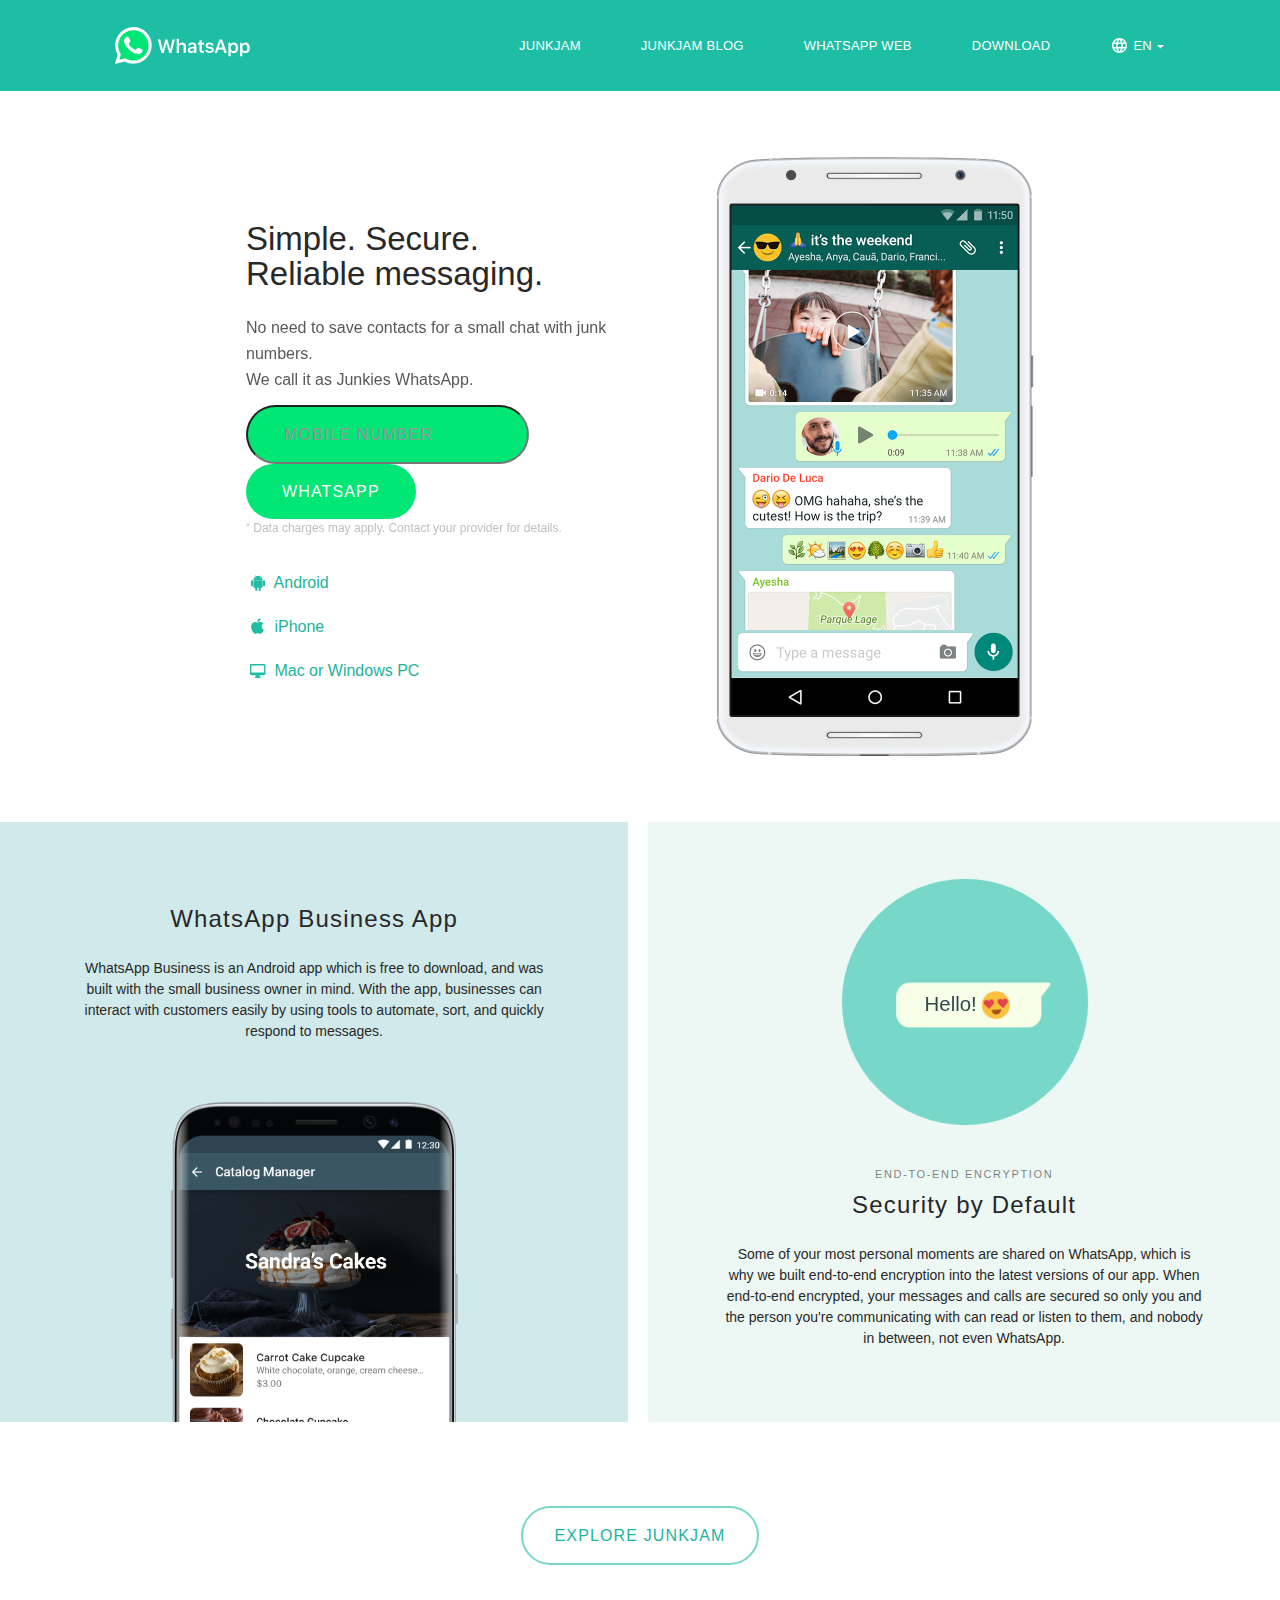
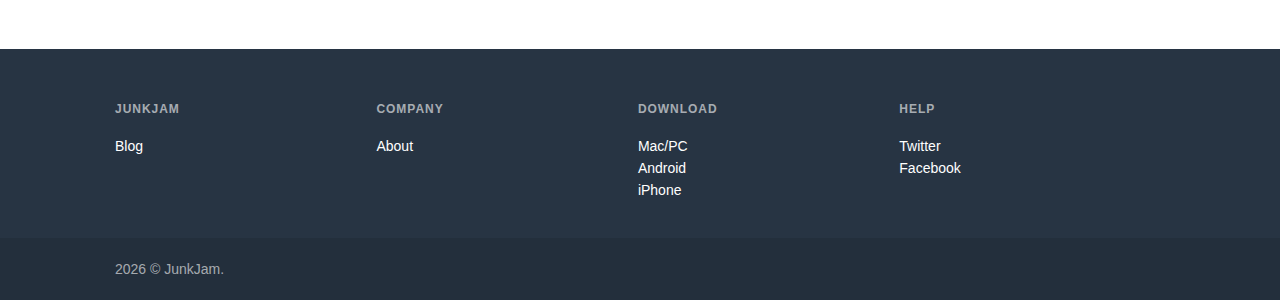
==== commit cbd03b36: "Updated media" ====
--- a/index.html
+++ b/index.html
@@ -76,7 +76,7 @@
               11.6,10.3 10.3,11.6 17.2,18.5
               10.3,25.4 11.6,26.7 18.5,19.8
               25.4,26.7 26.7,25.4 19.8,18.5 "></polygon></svg></div><div class="_2zlc"></div><ul class="_2z2n _2zo_"><li class="_2zp6"><a class="_36or _2zp7" href="https://www.junkjam.in">JunkJam</a></li><li class="_2zp6"><a class="_36or _2zp7" href="https://blog.junkjam.in">JunkJam Blog</a></li><li class="_2zp6"><a class="_36or _2zp7" href="https://www.whatsapp.com/download/">Download WhatsApp</a></li><li class="_2zp6 _2zp9"><select onchange="window.location =
-                        this.options[this.selectedIndex].value;"><option value="https://whatsapp.junkjam.in/?lang=az">Azərbaycanca</option><option value="https://whatsapp.junkjam.in/?lang=af">Afrikaans</option><option value="https://whatsapp.junkjam.in/?lang=id">Bahasa Indonesia</option><option value="https://whatsapp.junkjam.in/?lang=ms">Bahasa Melayu</option><option value="https://whatsapp.junkjam.in/?lang=ca">Català</option><option value="https://whatsapp.junkjam.in/?lang=cs">Česky</option><option value="https://whatsapp.junkjam.in/?lang=da">Dansk</option><option value="https://whatsapp.junkjam.in/?lang=de">Deutsch</option><option value="https://whatsapp.junkjam.in/?lang=et">eesti</option><option value="https://whatsapp.junkjam.in/?lang=en" selected="1">English</option><option value="https://whatsapp.junkjam.in/?lang=es">Español</option><option value="https://whatsapp.junkjam.in/?lang=fr">Français</option><option value="https://whatsapp.junkjam.in/?lang=ga">Gaeilge</option><option value="https://whatsapp.junkjam.in/?lang=hr">Hrvatski</option><option value="https://whatsapp.junkjam.in/?lang=it">Italiano</option><option value="https://whatsapp.junkjam.in/?lang=sw">Kiswahili</option><option value="https://whatsapp.junkjam.in/?lang=lv">Latviešu</option><option value="https://whatsapp.junkjam.in/?lang=lt">Lietuviškai</option><option value="https://whatsapp.junkjam.in/?lang=hu">Magyar</option><option value="https://whatsapp.junkjam.in/?lang=nl">Nederlands</option><option value="https://whatsapp.junkjam.in/?lang=nb">Norsk</option><option value="https://whatsapp.junkjam.in/?lang=uz">Oʻzbekcha</option><option value="https://whatsapp.junkjam.in/?lang=fil">Pilipino</option><option value="https://whatsapp.junkjam.in/?lang=pl">Polski</option><option value="https://whatsapp.junkjam.in/?lang=pt_br">Português (BR)</option><option value="https://whatsapp.junkjam.in/?lang=pt_pt">Português (PT)</option><option value="https://whatsapp.junkjam.in/?lang=ro">Română</option><option value="https://whatsapp.junkjam.in/?lang=sk">Slovenčina</option><option value="https://whatsapp.junkjam.in/?lang=sl">Slovenščina</option><option value="https://whatsapp.junkjam.in/?lang=fi">suomi</option><option value="https://whatsapp.junkjam.in/?lang=sv">svensk</option><option value="https://whatsapp.junkjam.in/?lang=vi">Tiếng Việt</option><option value="https://whatsapp.junkjam.in/?lang=tr">Türkçe</option><option value="https://whatsapp.junkjam.in/?lang=el">Ελληνικά</option><option value="https://whatsapp.junkjam.in/?lang=bg">Български</option><option value="https://whatsapp.junkjam.in/?lang=kk">Қазақ</option><option value="https://whatsapp.junkjam.in/?lang=mk">Македонски</option><option value="https://whatsapp.junkjam.in/?lang=ru">Pусский</option><option value="https://whatsapp.junkjam.in/?lang=sr">српски</option><option value="https://whatsapp.junkjam.in/?lang=uk">Українська</option><option value="https://whatsapp.junkjam.in/?lang=he">‏עברית‏</option><option value="https://whatsapp.junkjam.in/?lang=ar">العربية</option><option value="https://whatsapp.junkjam.in/?lang=fa">فارسی</option><option value="https://whatsapp.junkjam.in/?lang=ur">اردو</option><option value="https://whatsapp.junkjam.in/?lang=bn">বাংলা</option><option value="https://whatsapp.junkjam.in/?lang=hi">हिंदी</option><option value="https://whatsapp.junkjam.in/?lang=gu">ગુજરાતી</option><option value="https://whatsapp.junkjam.in/?lang=kn">ಕನ್ನಡ</option><option value="https://whatsapp.junkjam.in/?lang=mr">मराठी</option><option value="https://whatsapp.junkjam.in/?lang=ta">தமிழ்</option><option value="https://whatsapp.junkjam.in/?lang=te">తెలుగు</option><option value="https://whatsapp.junkjam.in/?lang=ml">മലയാളം</option><option value="https://whatsapp.junkjam.in/?lang=th">ภาษาไทย</option><option value="https://whatsapp.junkjam.in/?lang=zh_cn">简体中文</option><option value="https://whatsapp.junkjam.in/?lang=zh_tw">繁體中文</option><option value="https://whatsapp.junkjam.in/?lang=ja">日本語</option><option value="https://whatsapp.junkjam.in/?lang=ko">한국어</option></select></li></ul></div></nav></header></div><div class="_2yyw _2yzf"><div class="_2yyk _2zmx"><div class="_2zmy"><h1 class="_2zmz"><p>Simple. Secure.<br>Reliable messaging.</p></h1><div class="_2zi1"><p>No need to save contacts for a small chat with junk numbers.</span><br> We call it as Junkies WhatsApp.</p></div><input id="junkies_number" maxlength="20" placeholder="Mobile Number" class="_36or _2y_c _2z07 _2z0a _2zn9 deletable" type="tel" /><br><a class="_36or _2y_c _2z07 _2z0a _2zn9" id="junkies_whatsapp" href="javascript:junkies_whatsapp();">WhatsApp</a><div class="_2zn8"><sup>*</sup> Data charges may apply. Contact your provider for details.</div><div class="_2zn9 _2z2g"><ul><li><a class="_36op" href="https://play.google.com/store/apps/details?id=com.whatsapp"><img class="_36oq" src="./WhatsApp_files/icon-android.svg"> Android</a></li><li><a class="_36op" href="http://itunes.apple.com/us/app/whatsapp-messenger/id310633997?mt=8"><img class="_36oq" src="./WhatsApp_files/icon-iphone.svg"> iPhone</a></li><li><a class="_36op" href="https://www.whatsapp.com/download"><img class="_36oq" src="./WhatsApp_files/icon-desktop.svg"> Mac or Windows PC</a></li></ul></div></div><div class="_2zm_"><div class="_2zm2"></div></div></div></div><div class="_2yyw _2z2z"><div class="_2z34"><a class="_36or _2zld _2zmq _2z36 _2znc" href="https://www.whatsapp.com/business/"><div class="_2zly"><h3 class="_2zlz">&nbsp;</h3><h1 class="_2zl-">WhatsApp Business App</h1><div class="_2zl_"><p>WhatsApp Business is an Android app which is free to download, and was built with the small business owner in mind. With the app, businesses can interact with customers easily by using tools to automate, sort, and quickly respond to messages.</p></div></div><div class="_2zm1"></div></a><div class="_2z35"></div><div class="_2zld _2zmu _2zmg _2z36"><div class="_2zly"><div class="_2zm1"><iframe src="./WhatsApp_files/security_localized.html" class="_2zmh" frameborder="0" width="272" height="272" scrolling="no"></iframe></div><h3 class="_2zlz"><p>End-to-end encryption</p></h3><h1 class="_2zl-"><p>Security by Default</p></h1><div class="_2zl_"><p>Some of your most personal moments are shared on WhatsApp, which is why we built end-to-end encryption into the latest versions of our app. When end-to-end encrypted, your messages and calls are secured so only you and the person you're communicating with can read or listen to them, and nobody in between, not even WhatsApp.</p></div></div></div></div></div><div class="_2yyw _2yzd"><a class="_36or _2y_c _2z06" href="https://blog.junkjam.in/">Explore JunkJam</a></div><div class="_whatsapp_www__page-footer-container"><div class="_2y-f _2y-g"><div class="_2yz1"><div class="_2ywp"><div class="_2yyk _2y-j _2yzj"><h4 class="_2yzk">JunkJam</h4><div class="_2y_4"><ul class="_2zne _2zoz"><li class="_2znf"><a class="_36or _2zob" href="https://blog.junkjam.in/">Blog</a></li></ul></div></div><div class="_2yyk _2y-j _2yzj"><h4 class="_2yzk">Company</h4><div class="_2y_4"><ul class="_2zne _2zoz"><li class="_2znf"><a class="_36or _2zob" href="https://www.junkjam.in">About</a></li></ul></div></div><div class="_2yyk _2y-j _2yzj"><h4 class="_2yzk">Download</h4><div class="_2y_4"><ul class="_2zne _2zoz"><li class="_2znf"><a class="_36or _2zob" href="https://www.whatsapp.com/download/">Mac/PC</a></li><li class="_2znf"><a class="_36or _2zob" href="https://www.whatsapp.com/android/">Android</a></li><li class="_2znf"><a class="_36or _2zob" href="https://www.whatsapp.com/appstore/">iPhone</a></li><li class="_2znf"><a class="_36or _2zob" href="https://www.whatsapp.com/wp/">Windows Phone</a></li><li class="_2znf"><a class="_36or _2zob" href="https://www.whatsapp.com/nokia/">Nokia</a></li></ul></div></div><div class="_2yyk _2y-j _2yzj"><h4 class="_2yzk">Help</h4><div class="_2y_4"><ul class="_2zne _2zoz"><li class="_2znf"><a class="_36or _2zob" href="https://twitter.com/junkjamindia">Twitter</a></li><li class="_2znf"><a class="_36or _2zob" href="https://www.facebook.com/junkjam.in/">Facebook</a></li></ul></div></div></div></div></div><div class="_2y-f _2y-h"><div class="_2yz1"><div class="_2ywp"><div class="_2y-j" dir="auto">2019 © JunkJam.</div><div class="_2y-j _2y-k"></div></div></div></div></div></div><div style="height: 0; overflow: hidden;"><img src="./WhatsApp_files/cookie"><img src="./WhatsApp_files/cookie(1)"></div></div>
+                        this.options[this.selectedIndex].value;"><option value="https://whatsapp.junkjam.in/?lang=az">Azərbaycanca</option><option value="https://whatsapp.junkjam.in/?lang=af">Afrikaans</option><option value="https://whatsapp.junkjam.in/?lang=id">Bahasa Indonesia</option><option value="https://whatsapp.junkjam.in/?lang=ms">Bahasa Melayu</option><option value="https://whatsapp.junkjam.in/?lang=ca">Català</option><option value="https://whatsapp.junkjam.in/?lang=cs">Česky</option><option value="https://whatsapp.junkjam.in/?lang=da">Dansk</option><option value="https://whatsapp.junkjam.in/?lang=de">Deutsch</option><option value="https://whatsapp.junkjam.in/?lang=et">eesti</option><option value="https://whatsapp.junkjam.in/?lang=en" selected="1">English</option><option value="https://whatsapp.junkjam.in/?lang=es">Español</option><option value="https://whatsapp.junkjam.in/?lang=fr">Français</option><option value="https://whatsapp.junkjam.in/?lang=ga">Gaeilge</option><option value="https://whatsapp.junkjam.in/?lang=hr">Hrvatski</option><option value="https://whatsapp.junkjam.in/?lang=it">Italiano</option><option value="https://whatsapp.junkjam.in/?lang=sw">Kiswahili</option><option value="https://whatsapp.junkjam.in/?lang=lv">Latviešu</option><option value="https://whatsapp.junkjam.in/?lang=lt">Lietuviškai</option><option value="https://whatsapp.junkjam.in/?lang=hu">Magyar</option><option value="https://whatsapp.junkjam.in/?lang=nl">Nederlands</option><option value="https://whatsapp.junkjam.in/?lang=nb">Norsk</option><option value="https://whatsapp.junkjam.in/?lang=uz">Oʻzbekcha</option><option value="https://whatsapp.junkjam.in/?lang=fil">Pilipino</option><option value="https://whatsapp.junkjam.in/?lang=pl">Polski</option><option value="https://whatsapp.junkjam.in/?lang=pt_br">Português (BR)</option><option value="https://whatsapp.junkjam.in/?lang=pt_pt">Português (PT)</option><option value="https://whatsapp.junkjam.in/?lang=ro">Română</option><option value="https://whatsapp.junkjam.in/?lang=sk">Slovenčina</option><option value="https://whatsapp.junkjam.in/?lang=sl">Slovenščina</option><option value="https://whatsapp.junkjam.in/?lang=fi">suomi</option><option value="https://whatsapp.junkjam.in/?lang=sv">svensk</option><option value="https://whatsapp.junkjam.in/?lang=vi">Tiếng Việt</option><option value="https://whatsapp.junkjam.in/?lang=tr">Türkçe</option><option value="https://whatsapp.junkjam.in/?lang=el">Ελληνικά</option><option value="https://whatsapp.junkjam.in/?lang=bg">Български</option><option value="https://whatsapp.junkjam.in/?lang=kk">Қазақ</option><option value="https://whatsapp.junkjam.in/?lang=mk">Македонски</option><option value="https://whatsapp.junkjam.in/?lang=ru">Pусский</option><option value="https://whatsapp.junkjam.in/?lang=sr">српски</option><option value="https://whatsapp.junkjam.in/?lang=uk">Українська</option><option value="https://whatsapp.junkjam.in/?lang=he">‏עברית‏</option><option value="https://whatsapp.junkjam.in/?lang=ar">العربية</option><option value="https://whatsapp.junkjam.in/?lang=fa">فارسی</option><option value="https://whatsapp.junkjam.in/?lang=ur">اردو</option><option value="https://whatsapp.junkjam.in/?lang=bn">বাংলা</option><option value="https://whatsapp.junkjam.in/?lang=hi">हिंदी</option><option value="https://whatsapp.junkjam.in/?lang=gu">ગુજરાતી</option><option value="https://whatsapp.junkjam.in/?lang=kn">ಕನ್ನಡ</option><option value="https://whatsapp.junkjam.in/?lang=mr">मराठी</option><option value="https://whatsapp.junkjam.in/?lang=ta">தமிழ்</option><option value="https://whatsapp.junkjam.in/?lang=te">తెలుగు</option><option value="https://whatsapp.junkjam.in/?lang=ml">മലയാളം</option><option value="https://whatsapp.junkjam.in/?lang=th">ภาษาไทย</option><option value="https://whatsapp.junkjam.in/?lang=zh_cn">简体中文</option><option value="https://whatsapp.junkjam.in/?lang=zh_tw">繁體中文</option><option value="https://whatsapp.junkjam.in/?lang=ja">日本語</option><option value="https://whatsapp.junkjam.in/?lang=ko">한국어</option></select></li></ul></div></nav></header></div><div class="_2yyw _2yzf"><div class="_2yyk _2zmx"><div class="_2zmy"><h1 class="_2zmz"><p>Simple. Secure.<br>Reliable messaging.</p></h1><div class="_2zi1"><p>No need to save contacts for a small chat with junk numbers.</span><br> We call it as Junkies WhatsApp.</p></div><input id="junkies_number" maxlength="20" placeholder="Mobile Number" class="_36or _2y_c _2z07 _2z0a _2zn9 deletable" type="tel" /><br><a class="_36or _2y_c _2z07 _2z0a _2zn9" id="junkies_whatsapp" href="javascript:junkies_whatsapp();">WhatsApp</a><div class="_2zn8"><sup>*</sup> Data charges may apply. Contact your provider for details.</div><div class="_2zn9 _2z2g"><ul><li><a class="_36op" href="https://play.google.com/store/apps/details?id=com.whatsapp"><img class="_36oq" src="./WhatsApp_files/icon-android.svg"> Android</a></li><li><a class="_36op" href="http://itunes.apple.com/us/app/whatsapp-messenger/id310633997?mt=8"><img class="_36oq" src="./WhatsApp_files/icon-iphone.svg"> iPhone</a></li><li><a class="_36op" href="https://www.whatsapp.com/download"><img class="_36oq" src="./WhatsApp_files/icon-desktop.svg"> Mac or Windows PC</a></li></ul></div></div><div class="_2zm_"><div class="_2zm2"></div></div></div></div><div class="_2yyw _2z2z"><div class="_2z34"><a class="_36or _2zld _2zmq _2z36 _2znc" href="https://www.whatsapp.com/business/"><div class="_2zly"><h3 class="_2zlz">&nbsp;</h3><h1 class="_2zl-">WhatsApp Business App</h1><div class="_2zl_"><p>WhatsApp Business is an Android app which is free to download, and was built with the small business owner in mind. With the app, businesses can interact with customers easily by using tools to automate, sort, and quickly respond to messages.</p></div></div><div class="_2zm1"></div></a><div class="_2z35"></div><div class="_2zld _2zmu _2zmg _2z36"><div class="_2zly"><div class="_2zm1"><iframe src="./WhatsApp_files/security_localized.html" class="_2zmh" frameborder="0" width="272" height="272" scrolling="no"></iframe></div><h3 class="_2zlz"><p>End-to-end encryption</p></h3><h1 class="_2zl-"><p>Security by Default</p></h1><div class="_2zl_"><p>Some of your most personal moments are shared on WhatsApp, which is why we built end-to-end encryption into the latest versions of our app. When end-to-end encrypted, your messages and calls are secured so only you and the person you're communicating with can read or listen to them, and nobody in between, not even WhatsApp.</p></div></div></div></div></div><div class="_2yyw _2yzd"><a class="_36or _2y_c _2z06" href="https://blog.junkjam.in/">Explore JunkJam</a></div><div class="_whatsapp_www__page-footer-container"><div class="_2y-f _2y-g"><div class="_2yz1"><div class="_2ywp"><div class="_2yyk _2y-j _2yzj"><h4 class="_2yzk">JunkJam</h4><div class="_2y_4"><ul class="_2zne _2zoz"><li class="_2znf"><a class="_36or _2zob" href="https://blog.junkjam.in/">Blog</a></li></ul></div></div><div class="_2yyk _2y-j _2yzj"><h4 class="_2yzk">Company</h4><div class="_2y_4"><ul class="_2zne _2zoz"><li class="_2znf"><a class="_36or _2zob" href="https://www.junkjam.in">About</a></li></ul></div></div><div class="_2yyk _2y-j _2yzj"><h4 class="_2yzk">Download</h4><div class="_2y_4"><ul class="_2zne _2zoz"><li class="_2znf"><a class="_36or _2zob" href="https://www.whatsapp.com/download/">Mac/PC</a></li><li class="_2znf"><a class="_36or _2zob" href="https://www.whatsapp.com/android/">Android</a></li><li class="_2znf"><a class="_36or _2zob" href="https://www.whatsapp.com/appstore/">iPhone</a></li></ul></div></div><div class="_2yyk _2y-j _2yzj"><h4 class="_2yzk">Help</h4><div class="_2y_4"><ul class="_2zne _2zoz"><li class="_2znf"><a class="_36or _2zob" href="https://twitter.com/junkjamindia">Twitter</a></li><li class="_2znf"><a class="_36or _2zob" href="https://www.facebook.com/junkjam.in/">Facebook</a></li></ul></div></div></div></div></div><div class="_2y-f _2y-h"><div class="_2yz1"><div class="_2ywp"><div class="_2y-j" dir="auto"><span id="copyright"><script>document.getElementById('copyright').appendChild(document.createTextNode(new Date().getFullYear()))</script></span> © JunkJam.</div><div class="_2y-j _2y-k"></div></div></div></div></div></div><div style="height: 0; overflow: hidden;"><img src="./WhatsApp_files/cookie"><img src="./WhatsApp_files/cookie(1)"></div></div>
 <script type="text/javascript">
           
      var default_cc = "91";
--- a/WhatsApp_files/3YDUwAXRBk1.css
+++ b/WhatsApp_files/3YDUwAXRBk1.css
@@ -1,4 +1,4 @@
 ._1xml{border-color:#ccc}
-._2ywh{display:block !important}._2ywk ._2ywp:after,._2ywk ._2yyj:after,._2ywk ._2yyk:after,._2ywk ._2yyn:after,._2ywk ._67wc ._67wd:after,._2ywk ._2yyo:after,._2ywk ._2yyw:after,._2ywk ._2yyx:after,._2ywk ._2yyz:after,._2ywk ._2yy_:after,._2yz0 ._2ywp:after,._2yz0 ._2yyj:after,._2yz0 ._2yyk:after,._2yz0 ._2yyn:after,._2yz0 ._67wc ._67wd:after,._2yz0 ._2yyo:after,._2yz0 ._2yyw:after,._2yz0 ._2yyx:after,._2yz0 ._2yyz:after,._2yz0 ._2yy_:after{clear:both;content:" ";display:table}._2ywk ._2yz1,._2ywk ._2yz2,._2ywk ._2yz3,._2ywk ._2yz4,._2yz0 ._2yz1,._2yz0 ._2yz2,._2yz0 ._2yz3,._2yz0 ._2yz4,._2ywk ._67wc ._67wd,._2yz0 ._67wc ._67wd,._2ywk ._2x10,._2ywk ._2yz5,._2ywk ._2yz6,._2yz0 ._2x10,._2yz0 ._2yz5,._2yz0 ._2yz6,._2ywk ._2yz7,._2ywk ._2yz8,._2ywk ._2yz9 ._2yz6,._2yz0 ._2yz7,._2yz0 ._2yz8,._2yz0 ._2yz9 ._2yz6,._2ywk ._2yzc,._2yz0 ._2yzc,._2ywk ._67wc ._67we,._2ywk ._2yzd,._2ywk ._2yze,._2ywk ._2yzf,._2yz0 ._67wc ._67we,._2yz0 ._2yzd,._2yz0 ._2yze,._2yz0 ._2yzf{box-sizing:border-box;margin-left:auto;margin-right:auto;position:relative}._2ywk ._2yz1:after,._2ywk ._2yz2:after,._2ywk ._2yz3:after,._2ywk ._2yz4:after,._2yz0 ._2yz1:after,._2yz0 ._2yz2:after,._2yz0 ._2yz3:after,._2yz0 ._2yz4:after,._2ywk ._67wc ._67wd:after,._2yz0 ._67wc ._67wd:after,._2ywk ._2x10:after,._2ywk ._2yz5:after,._2ywk ._2yz6:after,._2yz0 ._2x10:after,._2yz0 ._2yz5:after,._2yz0 ._2yz6:after,._2ywk ._2yz7:after,._2ywk ._2yz8:after,._2ywk ._2yz9 ._2yz6:after,._2yz0 ._2yz7:after,._2yz0 ._2yz8:after,._2yz0 ._2yz9 ._2yz6:after,._2ywk ._2yzc:after,._2yz0 ._2yzc:after,._2ywk ._67wc ._67we:after,._2ywk ._2yzd:after,._2ywk ._2yze:after,._2ywk ._2yzf:after,._2yz0 ._67wc ._67we:after,._2yz0 ._2yzd:after,._2yz0 ._2yze:after,._2yz0 ._2yzf:after{clear:both;content:" ";display:table}@media (min-width: 768px) and (max-width: 1095px){._2ywk ._2yz1,._2ywk ._2yz2,._2ywk ._2yz3,._2ywk ._2yz4,._2yz0 ._2yz1,._2yz0 ._2yz2,._2yz0 ._2yz3,._2yz0 ._2yz4,._2ywk ._67wc ._67wd,._2yz0 ._67wc ._67wd{width:100%}}@media (min-width: 1096px){._2ywk ._2yz1,._2ywk ._2yz2,._2ywk ._2yz3,._2ywk ._2yz4,._2yz0 ._2yz1,._2yz0 ._2yz2,._2yz0 ._2yz3,._2yz0 ._2yz4,._2ywk ._67wc ._67wd,._2yz0 ._67wc ._67wd{width:1050px}}@media (max-width: 767px){._2ywk ._2yz1,._2ywk ._2yz2,._2ywk ._2yz3,._2ywk ._2yz4,._2yz0 ._2yz1,._2yz0 ._2yz2,._2yz0 ._2yz3,._2yz0 ._2yz4{padding-left:12px;padding-right:12px}}@media (min-width: 1096px){._2ywk ._2x10,._2ywk ._2yz5,._2ywk ._2yz6,._2yz0 ._2x10,._2yz0 ._2yz5,._2yz0 ._2yz6{width:960px}}@media (min-width: 768px) and (max-width: 1095px){._2ywk ._2x10,._2ywk ._2yz5,._2ywk ._2yz6,._2yz0 ._2x10,._2yz0 ._2yz5,._2yz0 ._2yz6{width:100%}}@media (max-width: 767px){._2ywk ._2x10,._2ywk ._2yz5,._2ywk ._2yz6,._2yz0 ._2x10,._2yz0 ._2yz5,._2yz0 ._2yz6{width:100%}}@media (min-width: 768px) and (max-width: 1095px){._2ywk ._2yzg,._2ywk ._6f97,._2ywk ._2yz6,._2ywk ._2yz9 ._2yz6,._2yz0 ._2yzg,._2yz0 ._6f97,._2yz0 ._2yz6,._2yz0 ._2yz9 ._2yz6{padding-left:9%;padding-right:9%}}@media (min-width: 1096px){._2ywk ._2yz7,._2ywk ._2yz8,._2ywk ._2yz9 ._2yz6,._2yz0 ._2yz7,._2yz0 ._2yz8,._2yz0 ._2yz9 ._2yz6{width:788px}}@media (min-width: 768px) and (max-width: 1095px){._2ywk ._2yz7,._2ywk ._2yz8,._2ywk ._2yz9 ._2yz6,._2yz0 ._2yz7,._2yz0 ._2yz8,._2yz0 ._2yz9 ._2yz6{max-width:788px;width:84%}}@media (max-width: 767px){._2ywk ._2yz7,._2ywk ._2yz8,._2ywk ._2yz9 ._2yz6,._2yz0 ._2yz7,._2yz0 ._2yz8,._2yz0 ._2yz9 ._2yz6{width:100%}}@media (min-width: 1096px){._2ywk ._2yzc,._2yz0 ._2yzc{max-width:1138px}}@media (min-width: 768px) and (max-width: 1095px){._2ywk ._2yzc,._2yz0 ._2yzc{width:100%}}@media (max-width: 767px){._2ywk ._2yzc,._2yz0 ._2yzc{padding-left:25px;padding-right:32px}}@media (max-width: 319px){._2ywk ._2yzc,._2yz0 ._2yzc{padding-left:14px;padding-right:16px}}._2ywk ._1hg7 ._2yzk,._2ywk ._2yzh,._2yz0 ._1hg7 ._2yzk,._2yz0 ._2yzh{color:#32373b;font-size:26px;font-weight:300;line-height:31px}._2ywk ._1hg8 ._2yzk,._2ywk ._2yzi,._2yz0 ._1hg8 ._2yzk,._2yz0 ._2yzi{color:#32373b;font-size:22px;font-weight:400;line-height:26px}._2ywk ._2yzj ._2yzk,._2yz0 ._2yzj ._2yzk{font-size:12px;font-weight:600;letter-spacing:.08em;line-height:14px;text-transform:uppercase}._2ywk ._1hgi ._2yzk,._2yz0 ._1hgi ._2yzk{font-size:16px;font-weight:500;line-height:19px}._2ywk ._2yzm,._2ywk ._2yzn,._2yz0 ._2yzm,._2yz0 ._2yzn{font-size:17px;font-weight:500;line-height:26px}@media (min-width: 1096px){._2ywk ._2yz8,._2ywk ._2yzg,._2yz0 ._2yz8,._2yz0 ._2yzg{padding-bottom:176px;padding-top:90px}}@media (min-width: 768px) and (max-width: 1095px){._2ywk ._2yz8,._2ywk ._2yzg,._2yz0 ._2yz8,._2yz0 ._2yzg{padding-bottom:130px;padding-top:70px}}@media (max-width: 767px){._2ywk ._2yz8,._2ywk ._2yzg,._2yz0 ._2yz8,._2yz0 ._2yzg{padding-bottom:40px;padding-top:40px}}._2ywk ._2yzp,._2yz0 ._2yzp{padding-bottom:176px;padding-top:45px}._2ywk ._1hgi ._2y_4,._2ywk ._1hg8 ._2y_4,._2ywk ._-pj ._2y_4,._2yz0 ._1hgi ._2y_4,._2yz0 ._1hg8 ._2y_4,._2yz0 ._-pj ._2y_4{font-size:16px;line-height:26px}._2ywk ._2yzq,._2ywk ._2yzv,._2ywk ._2yzx,._2yz0 ._2yzq,._2yz0 ._2yzv,._2yz0 ._2yzx{font-size:14px;line-height:20px}._2ywk ._2yzy ._2yyz,._2yz0 ._2yzy ._2yyz{-webkit-margin-after:0;-webkit-margin-before:0;-webkit-margin-end:0;-webkit-margin-start:0;-webkit-padding-start:0}@media (min-width: 768px) and (max-width: 1095px){._2yzz{padding-top:74px}}@media (min-width: 1096px){._2yzz{padding-top:91px}}@media (max-width: 767px){._2yzz{padding-top:61px}}._2yzz{background-color:#fff;color:#282828;font-family:-apple-system, BlinkMacSystemFont, "Segoe UI", Roboto, Oxygen, Ubuntu, Cantarell, "Open Sans", "Helvetica Neue", sans-serif;font-smooth:always;-webkit-font-smoothing:antialiased;margin:0;min-width:320px;position:relative;text-rendering:optimizeLegibility}._2yzz cookie_banner>div{background-color:#232f3c;bottom:0;min-width:inherit;padding:10px;position:fixed;width:100%}._2yzz a,._2yzz a:hover{text-decoration:none}._2yzz html,._2yzz body,._2yzz div,._2yzz span,._2yzz applet,._2yzz object,._2yzz iframe,._2yzz h1,._2yzz h2,._2yzz h3,._2yzz h4,._2yzz h5,._2yzz h6,._2yzz p,._2yzz blockquote,._2yzz pre,._2yzz a,._2yzz abbr,._2yzz acronym,._2yzz address,._2yzz big,._2yzz cite,._2yzz code,._2yzz del,._2yzz dfn,._2yzz em,._2yzz img,._2yzz ins,._2yzz kbd,._2yzz q,._2yzz s,._2yzz samp,._2yzz small,._2yzz strike,._2yzz strong,._2yzz sub,._2yzz sup,._2yzz tt,._2yzz var,._2yzz b,._2yzz u,._2yzz i,._2yzz center,._2yzz dl,._2yzz dt,._2yzz dd,._2yzz ol,._2yzz ul,._2yzz li,._2yzz fieldset,._2yzz form,._2yzz label,._2yzz legend,._2yzz table,._2yzz caption,._2yzz tbody,._2yzz tfoot,._2yzz thead,._2yzz tr,._2yzz th,._2yzz td,._2yzz article,._2yzz aside,._2yzz canvas,._2yzz details,._2yzz embed,._2yzz figure,._2yzz figcaption,._2yzz footer,._2yzz header,._2yzz hgroup,._2yzz main,._2yzz menu,._2yzz nav,._2yzz output,._2yzz ruby,._2yzz section,._2yzz summary,._2yzz time,._2yzz mark,._2yzz audio,._2yzz video{border:0;margin:0;padding:0;vertical-align:baseline}._2yzz article,._2yzz aside,._2yzz details,._2yzz figcaption,._2yzz figure,._2yzz footer,._2yzz header,._2yzz hgroup,._2yzz main,._2yzz menu,._2yzz nav,._2yzz section{display:block}._2yzz body{line-height:1}._2yzz blockquote,._2yzz q{quotes:none}._2yzz blockquote:before,._2yzz blockquote:after,._2yzz q:before,._2yzz q:after{content:'';content:none}._2yzz a:hover,._2yzz a:active{outline:none}._2yzz table{border-collapse:collapse;border-spacing:0}@media (max-width: 767px){._2yzz._2yz-{padding-top:0}}._2y-e{fill:#fff}._2ywk ._2y-f{color:rgba(255, 255, 255, .6);font-size:14px;line-height:16px;width:100%}@media (min-width: 768px) and (max-width: 1095px){._2ywk ._2y-f ._2yz1{padding-left:20px;padding-right:20px}}@media (max-width: 767px){._2ywk ._2y-f ._2yz1{padding-left:24px;padding-right:24px;width:auto}}@media (min-width: 768px) and (max-width: 1095px){._2ywk ._2yz1{padding-left:20px;padding-right:20px}}@media (max-width: 767px){._2ywk ._2yz1{padding-left:24px;padding-right:24px;width:auto}}._2ywk ._2y-g{background-color:#273443;padding-bottom:40px;padding-top:53px}@media (max-width: 767px){._2ywk ._2y-g{padding-bottom:20px}}._2ywk ._2y-h{background-color:#232f3c;padding:23px 0}._2ywk ._2y-i{color:#fff}._2ywk ._2y-j{box-sizing:border-box;float:left;padding-right:24px}@media (min-width: 768px){._2ywk ._2y-j{width:24.9%}}._2ywk ._2y-j._2y-k{width:74.9%}@media (max-width: 767px){._2ywk ._2y-j._2y-k{float:none}}@media (max-width: 767px){._2ywk ._2y-j{width:49%}}@media (max-width: 767px){._2ywk ._2y-h ._2y-j{margin-bottom:12px;width:100%}._2ywk ._2y-h ._2y-j:last-child{margin-bottom:0}}._2ywk ._2y-x{float:left;width:33%}._2ywk ._2y-y{margin-bottom:24px}@media (min-width: 768px){._2ywk ._2y-y{border-bottom:1px solid #f3f4f5}._2ywk ._2y-y._2y-z{border-bottom:none;margin-bottom:0}._2ywk ._2y-y._2y-z ._2y-x{padding-bottom:0}}._2ywk ._2y-y ._2y-x{padding-bottom:32px}._2ywk ._1hgj{display:table}._2ywk ._1hgk{display:table-row;vertical-align:middle}._2ywk ._1hk3{display:table-cell !important;vertical-align:middle}@media (max-width: 767px){._2ywk ._1hgj,._2ywk ._1hgk,._2ywk ._1hk3{display:block !important}}@media (min-width: 768px){._2ywk ._1hk4{border-bottom:1px solid #f3f4f5;margin-bottom:56px;padding-bottom:32px}}._2ywk ._1hk4:last-of-type{border-bottom:none;margin-bottom:0;padding-bottom:0}._2ywk ._1hk5 ._1hk3{box-sizing:border-box;vertical-align:top}@media (min-width: 768px){._2ywk ._1hk5 ._1hk3{padding-right:60px;width:402px}}@media (min-width: 1096px){._2ywk ._1hk5 ._1hk3:last-of-type{width:386px}}._2ywk ._68m6 ._2zry p{line-height:26px;margin-bottom:1em;margin-top:1em}._2ywk ._68m6 ._2zry sup{margin-right:4px}._2ywk ._2x11{background-color:#fff3c2;bottom:0;box-shadow:0 0 40px rgba(0, 0, 0, .04);left:0;opacity:0;padding-bottom:26px;padding-top:26px;position:fixed;transform:translateY(100%);-webkit-transition:transform 500ms ease, opacity 500ms ease;transition:transform 500ms ease, opacity 500ms ease;-webkit-transition-delay:500ms;transition-delay:500ms;width:100%;z-index:100}@media (min-width: 768px) and (max-width: 1095px){._2ywk ._2x10{padding-left:32px;padding-right:48px}}@media (max-width: 767px){._2ywk ._2x10{padding-left:24px;padding-right:24px}}._2ywk ._2x12{display:table-row}@media (max-width: 767px){._2ywk ._2x12{display:block}}._2ywk ._2x13{color:#494d50;display:table-cell;font-size:16px;line-height:26px;padding-right:36px;vertical-align:middle;width:100%}@media (max-width: 767px){._2ywk ._2x13{display:block;font-size:15px;line-height:1.5;margin-bottom:14px;padding-right:20px;width:auto}}._2ywk ._2x13 a{color:#19a38c}._2ywk ._2x13 a:hover{text-decoration:underline}._2ywk ._2x15{display:table-cell;vertical-align:middle}@media (max-width: 767px){._2ywk ._2x15{display:block;text-align:center}}._2ywk ._2x1t{cursor:pointer;position:absolute;right:10px;top:8px}._2ywk ._2x1t svg{height:30px;width:30px}._2ywk ._2x1u{opacity:1;transform:translateY(0)}@media (min-width: 768px){._2ywk ._2yzk{margin-bottom:26px}}@media (max-width: 767px){._2ywk ._2yzk{line-height:normal;margin-bottom:21px}}._2ywk ._2yzk h1,._2ywk ._2yzk h2,._2ywk ._2yzk h3,._2ywk ._2yzk h4{color:inherit;font:inherit}._2ywk ._2y_3{color:#1cb39b}._2ywk ._2y_4 a{color:#39b3ed}._2ywk ._2y_4 a:hover{text-decoration:underline}._2ywk ._2y_5{color:#b0b0b0 !important}._2ywk ._2y_6{margin-bottom:19px}@media (max-width: 767px){._2ywk ._2y_7{float:none;width:100%}}._2ywk ._2y_7._34dh{list-style-type:disc;margin-left:0}._2ywk ._2y_7._34dh li{margin-bottom:0}._2ywk ._2y_7 ._2yzk{font-size:24px}@media (min-width: 768px){._2ywk ._2y_7 ._2yzk{font-weight:300}}@media (max-width: 767px){._2ywk ._2y_7 ._2yzk{font-size:18px;font-weight:500;line-height:22px;margin-bottom:20px}}._2ywk ._2y_7 ._2y_4{font-size:14px}@media (min-width: 768px){._2ywk ._2y_7 ._2y_4{padding-right:24px}}._2ywk ._2yzj ._2yzk{color:rgba(255, 255, 255, .6);margin-bottom:22px}@media (max-width: 767px){._2ywk ._1hgi{margin-bottom:54px;text-align:center}}._2ywk ._1hgi ._2y_6{background-position:50% 50%;background-repeat:no-repeat;background-size:cover;height:128px;width:128px}@media (min-width: 768px){._2ywk ._1hgi ._2y_6{margin-left:-12px}}@media (max-width: 767px){._2ywk ._1hgi ._2y_6{display:inline-block;height:118px;margin-bottom:24px;width:118px}}._2ywk ._1hgi ._2yzk{margin-bottom:9px}@media (max-width: 767px){._2ywk ._1hgi ._2yzk{color:#1d2129;font-size:21px;font-weight:300;letter-spacing:.05em;line-height:32px;margin-bottom:19px}}._2ywk ._1hgi ._2y_4{color:#5b5f62}@media (max-width: 767px){._2ywk ._1hgi ._2y_4{font-size:15px;line-height:22px;padding-left:10px;padding-right:10px}}._2ywk ._1hgi a{color:#39b3ed}._2ywk ._1hgi a:hover{text-decoration:underline}@media (max-width: 767px){._2ywk ._1hg8 ._2yzk{font-size:18px;font-weight:500;line-height:27px;margin-bottom:18px}}._2ywk ._1hg8 ._2y_4{color:#5b5f62}@media (max-width: 767px){._2ywk ._1hg8 ._2y_4{font-size:15px;line-height:22px}}._2ywk ._68m7{margin-bottom:45px}._2ywk ._68m7:last-child{margin-bottom:0}@media (min-width: 768px){._2ywk ._68m7 ._2yzk{color:#32373b;font-size:22px;font-weight:400;line-height:26px}}@media (max-width: 767px){._2ywk ._68m7 ._2yzk{font-size:24px;font-weight:300;margin-bottom:16px}}@media (min-width: 768px){._2ywk ._68m7 ._2y_4{font-size:16px;line-height:26px}}@media (max-width: 767px){._2ywk ._68m7 ._2y_4{font-size:15px;line-height:22px}}._2ywk ._1hg7{margin-bottom:56px}@media (min-width: 768px){._2ywk ._1hg7 ._2yzk{margin-bottom:29px}}@media (max-width: 767px){._2ywk ._1hg7 ._2yzk{font-size:24px;line-height:29px;margin-bottom:15px}}@media (min-width: 1096px){._2ywk ._1hg7 ._2y_4{color:#5b5f62;font-size:18px;line-height:30px}}@media (max-width: 767px){._2ywk ._1hg7 ._2y_4{font-size:15px;line-height:22px}}._2ywk ._-pj{margin-bottom:56px}._2ywk ._-pj:last-child{margin-bottom:0}._2ywk ._-pj a{color:#39b3ed}._2ywk ._-pj ._2y_4{color:#5b5f62}._2ywk ._-pj p,._2ywk ._-pj ul,._2ywk ._-pj ol,._2ywk ._-pj h1,._2ywk ._-pj h2,._2ywk ._-pj h3,._2ywk ._-pj h4,._2ywk ._-pj h5{margin-bottom:31px}._2ywk ._-pj p:last-child,._2ywk ._-pj ul:last-child,._2ywk ._-pj ol:last-child,._2ywk ._-pj h1:last-child,._2ywk ._-pj h2:last-child,._2ywk ._-pj h3:last-child,._2ywk ._-pj h4:last-child,._2ywk ._-pj h5:last-child{margin-bottom:0}._2ywk ._-pj h3,._2ywk ._-pj h4{font-size:16px}._2ywk ._-pj ul,._2ywk ._-pj ol{margin-left:31px}._2ywk ._-pj li{margin-bottom:14px}._2ywk ._-pj strong{color:#32373b;font-weight:500}._2ywk ._-pj ._2yzk{font-size:24px;font-weight:normal;margin-bottom:26px}._2ywk ._2yyn{font-size:15px;line-height:20px}._2ywk ._2y_8{height:33px;line-height:33px}._2ywk ._2y_9{float:left}._2ywk ._2y_9._2y_a{color:#b4b8b7}._2ywk ._2y_9:after{color:#b4b8b7;content:'\2192';float:right;font-size:20px;line-height:inherit;margin-left:10px;margin-right:10px}._2ywk ._2y_9:last-of-type:after{content:'';display:none}._2ywk ._2y_b{color:#7c7f81}._2ywk ._67wc ._2zld{text-align:center}._2ywk ._67wc ._2zm1{background-repeat:no-repeat;display:inline-block}._2ywk ._67wc ._67we{background-color:#d8e8ea;overflow:hidden;padding-top:76px}@media (min-width: 768px){._2ywk ._67wc ._67we{margin-bottom:20px}}@media (min-width: 768px) and (max-width: 1095px){._2ywk ._67wc ._67we{padding-top:64px}}@media (max-width: 900px){._2ywk ._67wc ._67we{padding-top:42px}}@media (max-width: 767px){._2ywk ._67wc ._67we{margin-bottom:0;padding-top:40px}}._2ywk ._67wc ._67wd{display:table;margin-left:auto;margin-right:auto}@media (max-width: 767px){._2ywk ._67wc ._67wd{display:block;max-width:100%;padding-left:32px;padding-right:32px}}._2ywk ._67wc ._67wf{display:table-row}@media (max-width: 767px){._2ywk ._67wc ._67wf{display:block;padding-bottom:432px}}@media (min-width: 768px){._2ywk ._67wc ._67wg{display:table-cell;text-align:center;vertical-align:bottom;width:504px}}@media (min-width: 768px) and (max-width: 1095px){._2ywk ._67wc ._67wg{width:48%}}@media (max-width: 767px){._2ywk ._67wc ._67wg{bottom:0;left:0;position:absolute;text-align:center;width:100%}}._2ywk ._67wc ._67wg ._2z38{background-image:url(images/XGGxbGw5FZI.png);background-repeat:no-repeat;background-size:contain;display:inline-block;height:490px;vertical-align:bottom;width:322px}@media (min-width: 768px) and (max-width: 1095px){._2ywk ._67wc ._67wg ._2z38{background-position:center bottom;height:421px;max-height:auto;max-width:80%;width:278px}}@media (max-width: 767px){._2ywk ._67wc ._67wg ._2z38{height:421px;width:278px}}._2ywk ._67wc ._67wh{box-sizing:border-box;display:table-cell;padding-bottom:60px;padding-left:10px;vertical-align:middle}@media (min-width: 768px) and (max-width: 1095px){._2ywk ._67wc ._67wh{padding-bottom:30px;padding-right:36px}}@media (min-width: 766px) and (max-width: 900px){._2ywk ._67wc ._67wh{padding-bottom:42px;padding-right:36px}}@media (max-width: 767px){._2ywk ._67wc ._67wh{display:block;padding-bottom:52px;padding-left:0;text-align:center;width:100%}}._2ywk ._67wc ._67wi{background-image:url(https://www-cdn.whatsapp.net/img/v4/business/whatsapp-business-logo.png);background-repeat:no-repeat;background-size:contain;height:82px;margin-bottom:22px;margin-left:-4px;width:82px}@media (min-width: 766px) and (max-width: 900px){._2ywk ._67wc ._67wi{height:74px;width:74px}}@media (max-width: 767px){._2ywk ._67wc ._67wi{display:inline-block;height:77px;margin-left:0;width:77px}}._2ywk ._67wc ._67wj{font-size:36px;font-weight:300;letter-spacing:.025em;line-height:normal;margin-bottom:17px;text-indent:-2px}@media (min-width: 768px) and (max-width: 1095px){._2ywk ._67wc ._67wj{font-size:30px;letter-spacing:.015em}}@media (max-width: 900px){._2ywk ._67wc ._67wj{font-size:28px;letter-spacing:.01em}}@media (max-width: 800px){._2ywk ._67wc ._67wj{font-size:27px}}@media (max-width: 767px){._2ywk ._67wc ._67wj{font-size:24px;font-weight:300;letter-spacing:.04px;line-height:31px;margin-bottom:15px}}._2ywk ._67wc ._67wk{font-size:16px;line-height:26px;margin-bottom:32px}@media (min-width: 768px) and (max-width: 1095px){._2ywk ._67wc ._67wk{font-size:15px;line-height:24px;margin-bottom:24px}}@media (min-width: 767px) and (max-width: 900px){._2ywk ._67wc ._67wk{font-size:14px;line-height:21px;margin-bottom:20px}}@media (max-width: 767px){._2ywk ._67wc ._67wk{font-size:15px;line-height:22px;margin-bottom:22px}}._2ywk ._67wc ._67wl{margin-left:-2px;margin-top:36px}@media (min-width: 768px) and (max-width: 1095px){._2ywk ._67wc ._67wl{margin-top:28px}}@media (min-width: 766px) and (max-width: 900px){._2ywk ._67wc ._67wl{margin-top:22px}}@media (max-width: 767px){._2ywk ._67wc ._67wl{margin-top:22px}}@media (min-width: 766px) and (max-width: 900px){._2ywk ._67wc ._67wl ._2y_c{font-size:14px;padding-bottom:14px;padding-top:14px}}._2ywk ._67wc ._67wl a{color:#0c787b}._2ywk ._67wc ._67wm{font-size:19px;margin-left:-2px}@media (min-width: 766px) and (max-width: 900px){._2ywk ._67wc ._67wm{font-size:16px}}._2ywk ._67wc ._67wm p{display:inline-block;height:28px;line-height:28px;vertical-align:top}@media (max-width: 767px){._2ywk ._67wc ._67wm p{font-size:15px;line-height:22px}}._2ywk ._67wc ._67wm a{color:#128c7e}._2ywk ._67wc ._2zlz h4{color:inherit;font-size:inherit;font-weight:500}._2ywk ._67wc ._2zl- h2{font-size:inherit;font-weight:300}._2ywk ._67wc ._67wn{background-image:url(https://www-cdn.whatsapp.net/img/v4/business/icon-video.png);background-repeat:no-repeat;background-size:28px 28px;display:inline-block;height:28px;margin-right:5px;width:28px}@media (max-width: 767px){._2ywk ._67wc ._67wn{background-size:contain;height:22px;width:22px}}._2ywk ._2zld._67wo{padding-bottom:34px}@media (min-width: 768px){._2ywk ._2zld._67wo{float:left;margin-right:20px}}._2ywk ._2zld._67wo ._2zm1{background-image:url(https://www-cdn.whatsapp.net/img/v4/business/profile.png);background-size:contain;height:167px;margin-bottom:50px;margin-top:32px;width:362px}@media (max-width: 1025px){._2ywk ._2zld._67wo ._2zm1{height:134px;width:290px}}@media (max-width: 767px){._2ywk ._2zld._67wo ._2zm1{height:117px;margin-bottom:22px;margin-top:0;width:250px}}._2ywk ._2zld._67wp{line-height:0;padding-bottom:0}@media (min-width: 768px){._2ywk ._2zld._67wp{float:left}}._2ywk ._2zld._67wp ._2zm1{background-image:url(https://www-cdn.whatsapp.net/img/v4/business/replies.jpg);background-size:cover;height:349px;width:323px}@media (max-width: 1025px){._2ywk ._2zld._67wp ._2zm1{height:261.75px;margin-top:10px;width:242.25px}}._2ywk ._2zld._67wq{line-height:0;padding-bottom:0;padding-top:90px}._2ywk ._2zld._67wq ._2zl_{margin-bottom:68px;margin-left:auto;margin-right:auto;max-width:80%}@media (min-width: 768px){._2ywk ._2zld._67wq{float:right}}._2ywk ._2zld._67wq ._2zm1{background-image:url(https://www-cdn.whatsapp.net/img/v4/business/labels.jpg);background-size:contain;height:606px;width:343px}@media (max-width: 1025px){._2ywk ._2zld._67wq ._2zm1{height:454.5px;margin-top:10px;width:257.25px}}._2ywk ._2zld._67wr{margin-bottom:-120px;padding-bottom:200px}@media (min-width: 768px){._2ywk ._2zld._67wr{float:right;margin-right:20px}}._2ywk ._2zld._67wr ._2zm1{background-image:url(https://www-cdn.whatsapp.net/img/v4/business/statistics.png);background-size:contain;height:109px;margin-bottom:36px;width:364px}@media (max-width: 1025px){._2ywk ._2zld._67wr ._2zm1{height:81.75px;width:273px}}._2ywk ._2zld._67ws{margin-bottom:-120px;padding-bottom:200px;padding-top:95px}@media (min-width: 768px){._2ywk ._2zld._67ws{float:right}}._2ywk ._2zld._67ws ._2zm1{background-image:url(https://www-cdn.whatsapp.net/img/v4/business/chat.png);background-size:contain;height:228px;margin-bottom:58px;margin-top:12px;width:369px}@media (max-width: 1025px){._2ywk ._2zld._67ws ._2zm1{height:182.4px;width:295.2px}}@media (max-width: 767px){._2ywk ._2zld._67ws ._2zm1{margin-bottom:32px;margin-top:0;max-width:100%}}._2ywk ._2zld._67ws ._2zl_{margin-bottom:0}._2ywk ._2y_c{border-radius:40px;display:inline-block;font-size:16px;font-weight:500;letter-spacing:.071em;line-height:19px;padding:18px 32px;text-transform:uppercase;white-space:nowrap}@media (max-width: 400px){._2ywk ._2y_c{font-size:14px;letter-spacing:.01em}}._2ywk ._2y_d button._2y_c{-webkit-appearance:none;border:none;box-sizing:content-box;cursor:pointer}._2ywk ._2z06{border:2px solid #77d7c8;color:#1cb39b}._2ywk ._2z07{background-color:#01e675;color:#fff !important}._2ywk ._2z0a{padding:18px 36px}._2ywk ._2z0b{font-size:15px;line-height:23px;padding:12px 24px}._2ywk ._2z0c{border-radius:5px;display:inline-block;font-size:13px;font-weight:600;height:19px;letter-spacing:.02em;line-height:19px;padding:10px 17px;white-space:nowrap}._2z0d ._2ywk ._2z0c{height:20px;line-height:20px;padding-top:12px}._2ywk ._2x1v{background-color:rgba(255, 255, 255, .8);color:#1cb39b !important;font-size:12px;line-height:18px;padding:8px 20px}._2ywk ._68mt{text-align:left;width:auto}._2ywk ._68mt ._2zry p{line-height:26px;margin-bottom:1em;margin-top:1em}._2ywk ._68mt ._2zry h2{font-size:24px}._2ywk ._68mt ._2zry ._-pk label{color:#1d2129;font-size:15px;font-weight:400;line-height:23px}@media (min-width: 768px){._2ywk ._68mt ._2zry ._-pk label{color:#5b5f62;font-size:16px;line-height:26px}}._2ywk ._68mt ._68mu{display:inline-block;margin-left:0;margin-right:24px}._2ywk ._68mt ._68mv{color:crimson;font-size:16px;opacity:0;vertical-align:middle}._2ywk ._68mt ._68mw{margin-bottom:34px;margin-top:34px}._2ywk ._68mt ._68mx ._68my{display:table-row !important}._2ywk ._68mt ._1e79,._2ywk ._68mt ._1e7a{display:table-cell;vertical-align:middle;width:1%}._2ywk ._68mt ._1e79{white-space:nowrap}._2ywk ._68mt ._1e7a{line-height:normal;width:100%}._2ywk ._68mt ._1e7b{margin-bottom:14px}._2ywk ._68mt ._1e7b a{padding-left:28px;padding-top:5px}._2ywk ._68mt ._12rj{margin-right:8px;vertical-align:1px}._2ywk ._68mt ._1e7c{font-size:15px;line-height:22px;margin-bottom:34px}._2ywk ._2z0k{display:none;margin-top:34px}@media (max-width: 767px){._2ywk ._2z0k{display:block}}._2ywk ._2z0k hr{margin-bottom:20px}._2ywk ._2z0k a{color:#1cb39b}._2ywk ._2z2f{display:inline-block;font-size:18px}._2ywk ._2z2f:before{color:#b4b8b7 !important;content:'\u{2190}';display:inline-block;float:left;margin-right:8px}@media (min-width: 768px){._2ywk #blog-image-camera{float:left;margin-bottom:20px;margin-left:-24px;margin-right:20px;width:40%}}@media (max-width: 767px){._2ywk #blog-image-camera{display:block;margin-left:auto;margin-right:auto;width:70%}}@media (min-width: 500px) and (max-width: 770px){._2ywk #blog-image-camera{width:50%}}._2ywk #no-results{padding:30px}._2ywk ._2z2g ul{list-style:none}._2ywk ._2z2g li{font-size:initial;line-height:44px}._2ywk ._2z2g a{color:#1cb39b}._2ywk ._2z2g img{vertical-align:middle}._2ywk #faq-search a._2z2h{color:#39b3ed}._2ywk #faq-search ._2z2h{display:inline-block;margin-top:18px}._2ywk #faq-search hr{margin-top:18px}._2ywk ._2yyo{float:right;margin-top:6px;min-height:22px}@media (max-width: 500px){._2ywk ._2yyo{float:none;margin-top:20px}}._2ywk ._2yyo a{color:#39b3ed;font-size:14px}._2ywk ._2z2i{float:right;margin-left:16px}@media (max-width: 500px){._2ywk ._2z2i{float:left;margin-left:0;margin-right:16px}}._2ywk ._2z2l{float:none}._2ywk ._2z2l ._2z2i{float:left;margin-left:0;margin-right:16px}@media (max-width: 500px){._2ywk ._2z2l{float:left;margin-right:16px}}@media (max-width: 500px){._2ywk ._2yzq{float:none !important}}._2ywk sup{display:inline;margin-top:-2px;opacity:.8;vertical-align:top}._2ywk #legal-menu ._2z2n{line-height:normal;list-style:none}._2ywk #legal-menu ._2z2n li{margin-bottom:16px}._2ywk #legal-menu ._2z2n a{color:#222;font-size:initial}._2ywk ._2z2p nav{margin-top:62px;overflow:hidden}._2ywk ._2z2q{display:block;font-size:14px;height:0;margin-left:20px;overflow:hidden}@media (min-width: 768px) and (max-width: 1095px){._2ywk ._2z2q{display:none}}@media (max-width: 767px){._2ywk ._2z2q{display:none}}._2ywk ._2z2q._2y_a a{color:#454545 !important}._2ywk ._2yyw{margin:0 auto}@media (max-width: 767px){._2ywk ._2z2z{width:100%}}@media (min-width: 768px){._2ywk ._2z2z{width:100%}._2ywk ._2z2z ._2z34{display:table-row}._2ywk ._2z2z ._2z35{width:20px}._2ywk ._2z2z ._2z36{display:table-cell;float:none !important;margin:0;min-height:0;width:50%}}@media (min-width: 1440px){._2ywk ._2z2z{width:1440px}}._2ywk ._2z37 ._2yz5{padding-bottom:0}._2ywk ._2yzq{background-color:#f5f5f5;border-radius:4px;color:rgba(0, 0, 0, .65);display:inline-block;padding:6px 10px;white-space:nowrap}._2ywk ._2yzq a{color:rgba(0, 0, 0, .65)}._2ywk ._2yzd{text-align:center}@media (max-width: 767px){._2ywk ._2yzd{padding-bottom:53px;padding-top:53px}}@media (min-width: 768px){._2ywk ._2yzd{padding-bottom:84px;padding-top:84px}}._2ywk ._2z38{background-position:50% 50%;background-repeat:no-repeat;background-size:contain;display:inline-block;overflow:hidden;position:relative}._2ywk ._2z9j{background-position:50% 50%;background-repeat:no-repeat;background-size:cover;display:block;height:100%;position:absolute;width:100%}._2ywk ._2z9k{color:rgba(65, 74, 83, .4);font-size:14px;line-height:22px}._2ywk ._2z9k a{color:rgba(65, 74, 83, .4);text-decoration:underline}@media (min-width: 768px) and (max-width: 1095px){._2ywk body{padding-top:74px}}@media (min-width: 1096px){._2ywk body{padding-top:91px}}@media (max-width: 767px){._2ywk body{padding-top:61px}}@media (max-width: 767px){._2ywk body._2yz-{padding-top:0}}._2ywk ._2z9l{vertical-align:middle}._2ywk ._2z9m{color:#b4b8b7 !important}._2ywk ._2yzv{color:#999;line-height:22px}._2ywk ._2yzv hr{margin-bottom:56px}._2ywk ._2yzv p{margin-bottom:32px}._2ywk ._2yzv a{color:#5b5f62}._2ywk ._2yzv *:last-child{margin-bottom:0}._2ywk ._2z9n{margin-top:45px}._2ywk ._2yzx{color:#b4b8b7;margin-bottom:32px;margin-top:6px}._2ywk ._2yzi{margin-bottom:24px}._2ywk ._2z9q{background-color:#fff;border-radius:50%;bottom:20px;box-shadow:0 1px 3px rgba(0, 0, 0, .2);color:#ccc;font-size:30px;height:20px;line-height:20px;padding:18px;position:fixed;right:20px;text-align:center;width:20px}@media (min-width: 1096px){._2ywk ._2z9q{display:none}}._2ywk ._2z9-{float:left;width:660px}@media (max-width: 1095px){._2ywk ._2z9-{float:none;width:100%}}._2ywk ._2z2p{box-sizing:border-box;float:right;padding-left:64px;width:300px}@media (max-width: 1095px){._2ywk ._2z2p{float:none;padding:0;width:100%}}._2ywk ._2za0 a{color:#39b3ed}._2ywk ._2za0 h2,._2ywk ._2za0 h3,._2ywk ._2za0 h4{font-weight:300}._2ywk ._2za1{background-image:url(https://www-cdn.whatsapp.net/img/v4/icon-lock.png)}._2ywk ._2za2{background-image:url(https://www-cdn.whatsapp.net/img/v4/icon-shield.png)}._2ywk ._2za3{background-image:url(https://www-cdn.whatsapp.net/img/v4/icon-message.png)}._2ywk ._2zba{background-image:url(https://www-cdn.whatsapp.net/img/v4/icon-read.png)}._2ywk ._2zbe{background-image:url(https://www-cdn.whatsapp.net/img/v4/icon-chat.png)}._2ywk ._2zbf{padding-top:1px}._2ywk ._2zbh{display:inline-block;font-size:13px;font-weight:500;letter-spacing:.02em;line-height:20px;text-transform:uppercase;vertical-align:top}@media (min-width: 768px) and (max-width: 1095px){._2ywk ._2zbh{display:none !important}}._2ywk ._2zbi{margin-left:4px;vertical-align:top}._2ywk ._2zbk,._2ywk ._2zbi{float:right}._2ywk #lng_open{background-color:#fff;border-radius:2px;box-shadow:0 10px 50px rgba(0, 0, 0, .05);display:none;padding-bottom:33px;padding-left:40px;padding-right:20px;padding-top:33px;position:absolute;right:0;top:58px;width:800px;z-index:10000}@media (min-width: 768px) and (max-width: 1095px){._2ywk #lng_open{box-sizing:border-box;margin-bottom:30px;max-width:800px;width:100%}}@media (max-width: 767px){._2ywk #lng_open{margin-bottom:50px;right:14px;top:36px;width:180px}._2ywk #popular li{width:180px}}._2ywk #lng_open a{color:#191919}._2ywk ._2zbl:after{clear:both;content:" ";display:table}._2ywk #popular li{box-sizing:border-box;float:left;font-size:14px;font-weight:500;letter-spacing:-0.02em;line-height:18px;list-style-type:none;margin-bottom:8px;padding-right:20px;width:198px}@media (min-width: 768px) and (max-width: 1095px){._2ywk #popular li{overflow:hidden;text-overflow:ellipsis;white-space:nowrap;width:25%}}._2ywk #popular li._2y_a a{color:#29c1aa}._2ywk #select{color:#676f73;font-size:17px;letter-spacing:-0.02em;line-height:20px;margin-bottom:33px}._2ywk #select ._2zcx{display:none}._2ywk #helptranslate{display:none}._2ywk #helptranslate a{color:#39b3ed}._2ywk ._2zcy select{border:1px solid rgba(0, 0, 0, .2);font-size:15px;margin-top:24px;width:240px}._2ywk ._2zcz{padding-bottom:120px;padding-top:60px}._2ywk ._2zc- select{font-size:16px}._2ywk ._2zhw{height:48px}._2ywk ._2z2q li{font-size:12px;margin-bottom:0}._2ywk #legal-menu ._2z2q a{color:#a7afbb;font-size:12px}._2ywk #legal-menu ._2z2q a._2y_a{color:#222}._2ywk #legal-menu{width:248px}@media (max-width: 1095px){._2ywk #legal-menu{margin-bottom:22px;margin-top:21px;width:100%}._2ywk #legal-menu li{margin-bottom:10px !important}}@media (min-width: 768px) and (max-width: 1095px){._2ywk ._2zhy ._2zhz{display:block;height:1px;margin-top:-120px;padding-bottom:120px}}@media (max-width: 767px){._2ywk ._2zhy ._2zhz{display:block;height:1px;margin-top:-80px;padding-bottom:80px}}._2ywk ._2zh-{display:block !important}._2ywk #legal-menu._2zi2{left:50%;margin-left:232px;padding-left:12px !important;position:fixed;top:76px}._2ywk ._2zi4{height:calc(100% - 44px)}@media only screen and (max-width: 990px){._2ywk #legal-menu._2zi2{left:700px;margin-left:0}}@media (max-width: 1095px){._2ywk ._2zi8{display:inline-block}}._2ywk ._2zif{display:block;padding:4px 10px}@media (max-width: 1095px){._2ywk ._2zif{background-color:#f5f5f5;border-radius:4px;color:#666 !important;display:inline-block;font-size:15px;margin-right:10px;padding:6px 10px}}._2ywk ._2zif._2y_a{background-color:#eee;border-radius:4px;color:#32373b !important}._2ywk #legal-menu nav>._2z2n{margin-left:-12px}._2ywk ._2zil{background-color:#f8f8f8;border-radius:4px;color:#4b5462;margin-bottom:20px;margin-left:-20px;padding-bottom:20px;padding-left:20px;padding-right:20px;padding-top:16px;width:100%}._2ywk ._2zin{background-color:#fdeeed;color:#f26a5f}._2ywk ._2zio{border-radius:4px;color:#b4b8b7;font-size:14px;font-weight:500;margin-bottom:2px;margin-top:7px}._2ywk ._2ziu{border-top:1px solid #e7e7e7;margin-top:42px;padding-top:32px;text-align:center}._2ywk ._2zc-{background-color:#29c1aa;height:100%;overflow-x:hidden;overflow-y:auto;position:fixed;right:-100%;top:0;transition:right .3s ease-in-out;width:100%}._2ywk ._2zc-._2ziw{right:0}._2ywk ._2zix{cursor:pointer;height:37px;position:absolute;right:9px;top:12px;width:37px}._2ywk ._2zlb{padding-bottom:90px;padding-left:66px;padding-right:66px;padding-top:54px}._2ywk ._2zlc{background-image:url(https://www-cdn.whatsapp.net/img/v4/whatsapp-logo.svg);background-repeat:no-repeat;height:40px;left:12px;position:absolute;top:12px;width:40px}._2ywk ._2zc- select{font-size:16px}._2ywk ._2yze{overflow:hidden}@media (min-width: 1440px){._2ywk ._2yze{width:1440px}}._2ywk ._2zld{padding-bottom:52px;padding-top:58px;position:relative;text-align:center;vertical-align:middle}@media (min-width: 768px){._2ywk ._2zld{margin-bottom:24px;width:calc(49.9% - 10px)}}._2ywk ._2zld a{color:#39b3ed}@media (max-width: 767px){._2ywk ._2zly{padding-left:8%;padding-right:8%}}@media (min-width: 768px) and (max-width: 1095px){._2ywk ._2zly{margin-left:9%;margin-right:9%}}@media (min-width: 1096px){._2ywk ._2zly{margin-left:12%;margin-right:12%}}._2ywk ._2zlz{color:rgba(0, 0, 0, .5);font-size:11px;font-weight:500;letter-spacing:.15em;line-height:17px;margin-bottom:7px;text-transform:uppercase}._2ywk ._2zl-{font-size:24px;font-weight:300;letter-spacing:.05em;line-height:29px;margin-bottom:25px}._2ywk ._2zl_{font-size:14px;line-height:21px;margin-bottom:50px}._2ywk ._2zm0{color:rgba(0, 0, 0, .3);font-size:12px;line-height:18px;margin:0 auto;margin-top:30px}._2ywk ._2zm1 ._2zm2{margin:0 auto}._2ywk ._2zm6{position:relative}._2ywk ._2zm8{color:#a0b5b8;display:block;font-size:12px;font-weight:500;letter-spacing:.6px;overflow:hidden;position:absolute;text-align:center;text-overflow:ellipsis;text-transform:uppercase}._2ywk ._2zm9{left:122px;top:127px;width:140px}._2ywk ._2zma{left:-2px;top:176px;width:120px}._2ywk ._2zmb{left:92px;top:284px;width:160px}._2ywk ._2zmc{padding-bottom:34px}@media (min-width: 768px){._2ywk ._2zmc{float:left;margin-right:20px}}._2ywk ._2zmd ._2zm1{background-image:url(https://www-cdn.whatsapp.net/img/v4/feature-1.png);background-repeat:no-repeat;background-size:250px 295px;height:293px;margin:0 auto;margin-bottom:42px;width:250px}@media (min-width: 768px){._2ywk ._2zmd{float:right}}._2ywk ._2zme{padding-bottom:0}._2ywk ._2zme ._2zm1{background-image:url(https://www-cdn.whatsapp.net/img/v4/feature-2.png);background-position-x:20px;background-position-y:50%;background-repeat:no-repeat;background-size:auto 386px;height:386px;width:100%}@media (min-width: 400px){._2ywk ._2zme ._2zm1{background-position-x:50px}}@media (min-width: 500px){._2ywk ._2zme ._2zm1{background-position-x:70px}}@media (min-width: 570px){._2ywk ._2zme ._2zm1{background-position-x:100%}}@media (min-width: 768px) and (max-width: 1095px){._2ywk ._2zme ._2zm1{background-position-x:30px}}@media (min-width: 1096px){._2ywk ._2zme ._2zm1{background-position-x:100%}}@media (min-width: 768px){._2ywk ._2zme{float:right}}._2ywk ._2zmf{padding-bottom:330px;vertical-align:top}._2ywk ._2zmf ._2zl_{margin-bottom:30px}._2ywk ._2zmf ._2zm1{background-image:url(https://www-cdn.whatsapp.net/img/v4/feature-3.png);background-position:50% 0%;background-repeat:no-repeat;bottom:0;left:0;position:absolute;width:100%}@media (max-width: 767px){._2ywk ._2zmf ._2zm1{background-size:auto 300px;height:300px}}@media (min-width: 768px){._2ywk ._2zmf ._2zm1{background-size:auto 319px;height:320px}}@media (min-width: 768px){._2ywk ._2zmf{float:left}}._2ywk ._2zmg{padding-bottom:70px;padding-top:40px}._2ywk ._2zmg ._2zl_{margin-bottom:0}._2ywk ._2zmg ._2zm1{height:272px;margin-bottom:28px;margin-left:auto;margin-right:auto;width:272px}._2ywk ._2zmg ._2zmh{height:272px;width:272px}@media (min-width: 768px){._2ywk ._2zmg{float:right}}._2ywk ._2zmm{padding-bottom:70px;padding-top:0}._2ywk ._2zmm ._2zl_{margin-bottom:0}._2ywk ._2zmm ._2zm1{background-image:url(https://www-cdn.whatsapp.net/img/v4/feature-4.png);background-position:50% 0%;background-repeat:no-repeat;background-size:auto 271px;height:271px;margin-bottom:44px;width:100%}@media (min-width: 768px){._2ywk ._2zmm{float:left;margin-right:20px;min-height:540px}}._2ywk ._2zmn{padding-bottom:70px;padding-top:0}._2ywk ._2zmn ._2zl_{margin-bottom:0}._2ywk ._2zmn ._2zm1{background-image:url(https://www-cdn.whatsapp.net/img/v4/feature-5.png);background-position:50% 0%;background-repeat:no-repeat;background-size:contain;height:253px;margin-bottom:44px;width:100%}@media (min-width: 768px){._2ywk ._2zmn{float:right;margin-bottom:0;min-height:520px}}._2ywk ._2zmo{padding-bottom:0}._2ywk ._2zmo ._2zm1{background-image:url(https://www-cdn.whatsapp.net/img/v4/feature-6.png);background-position:50% 100%;background-repeat:no-repeat;background-size:contain;height:202px;width:100%}@media (min-width: 768px){._2ywk ._2zmo{float:left;margin-bottom:-30px;margin-right:20px;min-height:410px}}._2ywk ._2zmp{background-color:#faf7eb}._2ywk ._2zmq{background-color:#d0e9ea}._2ywk ._2zmu{background-color:#edf8f5}._2ywk ._2zmv{background-color:#f4f9fc}._2ywk ._2zm2{background-repeat:no-repeat;background-size:contain;position:relative}@media (min-width: 1096px){._2ywk ._2zm2{background-image:url(images/JPLgnsnIOEq.png);height:599px;width:318px}}@media (min-width: 768px) and (max-width: 1095px){._2ywk ._2zm2{background-image:url(https://www-cdn.whatsapp.net/img/v4/home-phone-mobile.png);height:554px;margin:0 auto;width:308px}}@media (max-width: 767px){._2ywk ._2zm2{background-image:url(https://www-cdn.whatsapp.net/img/v4/home-phone-mobile.png);height:554px;margin:0 auto;width:308px}}._2ywk ._2zmw{position:absolute}@media (min-width: 768px){._2ywk ._2zmw{height:406px;left:15px;top:113px;width:285px}}@media (max-width: 767px){._2ywk ._2zmw{left:28px;overflow:hidden;top:107px;transform:scale(.8772);transform-origin:0 0}}@media (min-width: 768px) and (max-width: 1095px){._2ywk ._2zmw{left:28px;overflow:hidden;top:107px;transform:scale(.8772);transform-origin:0 0}}@media (max-width: 767px){._2ywk ._2zmx ._2zmy{padding-left:35px;padding-right:35px;padding-top:10px}._2ywk ._2zmx ._2zmz{font-size:24px;font-weight:300;letter-spacing:.04px;line-height:31px;margin-bottom:15px}}@media (max-width: 767px) and (max-width: 767px){._2ywk ._2zmx ._2zmz{color:#fff}}@media (max-width: 767px){._2ywk ._2zmx ._2zm_{height:360px;margin-bottom:0;overflow:hidden}._2ywk ._2zmx ._2zi1{font-size:15px;line-height:22px;margin-bottom:40px}._2ywk ._2zmx ._2zn8{bottom:-50px;box-sizing:border-box;color:rgba(0, 0, 0, .42);font-size:12px;left:0;line-height:17px;padding-left:35px;padding-right:35px;position:absolute;text-align:center;width:100%;z-index:100}._2ywk ._2zmx ._2zn9{cursor:pointer;display:inline-block;margin-bottom:40px}._2ywk ._2zmx ._2z2g{display:none}}@media (min-width: 768px){._2ywk ._2zmx{display:table-row}._2ywk ._2zmx ._2zmy{display:table-cell;padding-right:40px;vertical-align:middle}._2ywk ._2zmx ._2zm_{display:table-cell;vertical-align:middle}._2ywk ._2zmx ._2zmz{font-size:33px;font-weight:300;line-height:35px;margin-bottom:24px}._2ywk ._2zmx ._2zi1{font-size:16px;line-height:26px;margin-bottom:12px;opacity:.78}._2ywk ._2zmx ._2zna,._2ywk ._2zmx ._2z07{display:none}._2ywk ._2zmx ._2zn8{font-size:12px;line-height:18px;margin-bottom:24px;opacity:.3}}@media (min-width: 1096px){._2ywk ._2znb ._2zmy{padding-right:120px}}@media (max-width: 767px){._2ywk ._2yzf{background-color:#1ebea5;color:#fff;text-align:center}}@media (min-width: 768px){._2ywk ._2yzf{padding-bottom:66px;padding-top:66px;width:630px}}@media (min-width: 1096px){._2ywk ._2yzf{width:788px}}@media (max-width: 767px){._2ywk ._2yz- ._2zmf{padding-top:120px}}._2ywk ._2yz- a._2zld{color:inherit}@media (max-width: 767px){._2ywk ._2yz- a._2zld{display:block}}._2ywk ._2znc{padding-bottom:330px;vertical-align:top}@media (max-width: 767px){._2ywk ._2znc{padding-bottom:298px}}._2ywk ._2znc ._2zm1{background-image:url(images/XGGxbGw5FZI.png);background-position:50% 0%;background-repeat:no-repeat;bottom:0;height:320px;left:0;position:absolute;width:100%}@media (min-width: 768px){._2ywk ._2znc ._2zm1{background-size:auto 448px}}@media (max-width: 767px){._2ywk ._2znc ._2zm1{background-size:auto 410px;height:290px}}@media (max-width: 767px){._2ywk ._2zi0 ._2yz5{padding-top:10px}}@media (min-width: 768px) and (max-width: 1095px){._2ywk ._2zi0 ._2yz5{padding-top:36px}}._2ywk ._2zi0 ._2zi1>._2z9m{font-size:15px;margin-bottom:21px}._2ywk ._2zi0 a._1c44{border:0;box-sizing:border-box;display:block;height:0;outline:none;pointer-events:none;position:relative;text-decoration:none}@media (min-width: 1096px){._2ywk ._2zi0 a._1c44{margin-top:-121px;padding-top:121px}}@media (min-width: 768px) and (max-width: 1095px){._2ywk ._2zi0 a._1c44{margin-top:-104px;padding-top:104px}}@media (max-width: 767px){._2ywk ._2zi0 a._1c44{margin-top:-91px;padding-top:91px}}._2ywk ._2zi0 ._-pk ._2z9m{font-size:15px;margin-bottom:21px;margin-top:26px}._2ywk ._2zi0 ._-pk ol[type='a']{list-style-type:lower-alpha}._2ywk ._2zi0 ._-pk ol[type='i']{list-style-type:lower-roman}._2ywk ._2zi0 ._-pk ol[type='1']{list-style-type:decimal}._2ywk ._2zi0 ._-pk ol:not([type]){list-style-type:disc}._2ywk ._2zne{line-height:normal;list-style-type:none}._2ywk ._2znf{margin-bottom:6px}@media (min-width: 768px){._2ywk ._2zng{font-size:18px;line-height:30px}}@media (max-width: 767px){._2ywk ._2zng{font-size:15px;line-height:21px}}@media (max-width: 767px){._2ywk ._2zng ._2znf{border-bottom:1px solid #dfdfdf;margin-bottom:0}._2ywk ._2zng ._2znf:last-child{border-bottom:none}}@media (min-width: 768px){._2ywk ._2zng ._2zob{color:#1cb39b}}@media (max-width: 767px){._2ywk ._2zng ._2zob{color:#1d2129;display:block;padding-bottom:13px;padding-left:2px;padding-right:24px;padding-top:12px}}@media (min-width: 768px){._2ywk ._2zox ._2znf{margin-bottom:12px}._2ywk ._2zox ._2zob{color:#5b5f62}}@media (max-width: 767px){._2ywk ._2zox ._2znf{border-bottom:1px solid #dfdfdf;margin-bottom:0}._2ywk ._2zox ._2znf:last-child{border-bottom:none}._2ywk ._2zox ._2zob{color:#1d2129;display:block;padding-bottom:13px;padding-left:2px;padding-right:2px;padding-top:12px}}._2ywk ._2zoy,._2ywk ._2znf:last-child{margin-bottom:0 !important}@media (max-width: 767px){._2ywk ._2zne._2zoz{margin-bottom:32px}}._2ywk ._2zne._2zoz ._2zob{color:#fff}@media (max-width: 767px){._2ywk ._2zne._2zoz ._2zob{display:block;padding-bottom:8px;padding-top:8px}}._2ywk ._2zo-{display:inline-block;height:1em}._2ywk ._2z2n{list-style-type:none}._2ywk ._2zo_ ._2zp6{border-bottom:1px solid rgba(255, 255, 255, .2);font-size:16px;font-weight:500;line-height:24px}._2ywk ._2zo_ ._2zp7{display:block;padding-bottom:15px;padding-top:15px}._2ywk ._2zo_ ._2zp9{border-bottom:none;padding-top:42px}._2ywk ._2ziu{border-top:1px solid #e7e7e7;margin-top:42px;padding-top:32px;text-align:center}._2ywk ._2zpb{padding:30px}._2ywk ._2zpc{font-size:16px;font-weight:500;line-height:normal;margin-bottom:8px}._2ywk ._2zpd{font-size:14px;line-height:normal}._2ywk ._2zpe a[name]{display:block;height:0;position:relative;top:-110px}._2ywk ._2y_d label,._2ywk ._2y_d input,._2ywk ._2y_d button{font-family:-apple-system, BlinkMacSystemFont, "Segoe UI", Roboto, Oxygen, Ubuntu, Cantarell, "Open Sans", "Helvetica Neue", sans-serif}._2ywk ._2yzp{padding-bottom:100px}@media (max-width: 767px){._2ywk ._2yzp{padding-bottom:42px;padding-top:32px}}@media (min-width: 768px) and (max-width: 1095px){._2ywk ._2zpf{box-sizing:border-box}}@media (max-width: 767px){._2ywk ._2zpf{display:none}}._2ywk ._2zpg{box-sizing:border-box;left:0;min-width:320px;position:fixed;top:0;width:100%;z-index:1000}._2ywk ._2zpg._2zpi{height:100%;overflow:auto}._2zpj ._2ywk ._2zpg{position:absolute}._2ywk ._2zpm ._2zpl{background-color:rgba(30, 190, 165, .96)}._2ywk ._2zpl{background-color:#1ebea5;box-sizing:border-box;color:#fff;transition:background-color .5s ease;width:100%}@media (min-width: 768px) and (max-width: 1095px){._2ywk ._2zpl{height:74px;padding-left:18px;padding-right:18px;padding-top:7px}}@media (min-width: 1096px){._2ywk ._2zpl{height:91px;padding-top:17px}}@media (max-width: 767px){._2ywk ._2zpl{height:61px;padding-top:13px}}._2ywk ._2zpl a{color:#fff}._2ywk ._2zpl a:hover{text-decoration:none}@media (max-width: 767px){._2ywk ._2yz3{padding-right:7px}}._2ywk ._2zpn{background-image:url(https://www-cdn.whatsapp.net/img/v4/whatsapp-logo.svg);background-repeat:no-repeat;display:block;float:left}@media (min-width: 768px){._2ywk ._2zpn{background-position:9px 9px;margin-left:-10px;padding-bottom:11px;padding-left:10px;padding-right:10px;padding-top:9px}}@media (min-width: 768px) and (max-width: 1095px){._2ywk ._2zpn{background-size:auto 35px;height:35px;overflow:hidden;padding-right:0;width:35px}}@media (min-width: 1096px){._2ywk ._2zpn{background-size:auto 39px;height:39px;width:138px}}@media (max-width: 767px){._2ywk ._2zpn{background-size:auto 35px;height:35px;overflow:hidden;padding:0;width:35px}}._2ywk ._2zps{float:none;left:12px;position:absolute;top:13px}@media (min-width: 1096px){._2ywk ._2yzy{float:right;padding-top:19px}}@media (min-width: 768px) and (max-width: 1095px){._2ywk ._2yzy{box-sizing:border-box;float:none;padding-left:9%;padding-right:9%;padding-top:18px;width:100%}}@media (max-width: 890px){._2ywk ._2yzy{padding-left:8%;padding-right:6%}}@media (max-width: 767px){._2ywk ._2yzy{display:none}}._2ywk ._2yzm{float:left;margin-left:20px;margin-top:5px;overflow:hidden;text-overflow:ellipsis;white-space:nowrap;width:calc(100% - 150px)}._2zpj ._2ywk ._2yzm{display:inline-block;max-width:160px}@media (min-width: 768px){._2ywk ._2yzm{display:none}}._2ywk ._2zpt{cursor:pointer;float:right;padding-top:19px}@media (max-width: 767px){._2ywk ._2zpt{display:none}}._2ywk ._2zbh{display:inline-block;font-size:13px;font-weight:500;letter-spacing:.02em;line-height:20px;margin-left:4px;text-transform:uppercase;vertical-align:top}@media (min-width: 768px) and (max-width: 1095px){._2ywk ._2zbh{display:none !important}}._2ywk ._2zbi{margin-left:4px;vertical-align:top}._2ywk ._2zbk,._2ywk ._2zbi{float:right}._2ywk ._2zpu,._2ywk ._2zpw{cursor:pointer;float:right;margin-left:10px}@media (min-width: 768px){._2ywk ._2zpu,._2ywk ._2zpw{display:none}}._2ywk ._2zpu{display:none}@media (max-width: 767px){._2ywk ._2zpe ._2zpu{display:block}}._2ywk ._2zqm{background-color:#fff;border-radius:2px;box-shadow:0 10px 50px rgba(0, 0, 0, .05);display:none;padding-bottom:33px;padding-left:40px;padding-right:20px;padding-top:33px;position:absolute;right:0;top:58px;width:800px;z-index:10000}@media (min-width: 768px) and (max-width: 1095px){._2ywk ._2zqm{box-sizing:border-box;margin-bottom:30px;max-width:800px;width:100%}}@media (max-width: 767px){._2ywk ._2zqm{margin-bottom:50px;right:14px;top:36px;width:180px}._2ywk ._2zqt{width:180px}}._2ywk ._2zpl ._2zqm a,._2ywk ._2zqv{color:#191919}._2ywk ._2zpl ._2zqm a:hover,._2ywk ._2zqv:hover{text-decoration:underline}._2ywk ._2zpl ._2zqm ._2zqw a{color:#29c1aa}._2ywk ._2zqt{box-sizing:border-box;float:left;font-size:14px;font-weight:500;letter-spacing:-0.02em;line-height:18px;list-style-type:none;margin-bottom:8px;padding-right:20px;width:198px}@media (min-width: 768px) and (max-width: 1095px){._2ywk ._2zqt{overflow:hidden;text-overflow:ellipsis;white-space:nowrap;width:25%}}._2ywk ._2zqx{color:#676f73;font-size:17px;letter-spacing:-0.02em;line-height:20px;margin-bottom:33px}._2ywk ._2zqy{background-color:transparent;cursor:default;display:block;height:100%;left:0;position:fixed;top:0;width:100%;z-index:9999}._2ywk ._2zpg{box-sizing:border-box;left:0;min-width:320px;position:fixed;top:0;width:100%;z-index:1000}._2ywk ._2zpg._2zpi{height:100%;overflow:auto}._2zpj ._2ywk ._2zpg{position:absolute}._2ywk ._2zpm ._2zpl{background-color:rgba(30, 190, 165, .96)}._2ywk ._2zpl{background-color:#1ebea5;box-sizing:border-box;color:#fff;transition:background-color .5s ease;width:100%}@media (min-width: 768px) and (max-width: 1095px){._2ywk ._2zpl{height:74px;padding-left:18px;padding-right:18px;padding-top:7px}}@media (min-width: 1096px){._2ywk ._2zpl{height:91px;padding-top:17px}}@media (max-width: 767px){._2ywk ._2zpl{height:61px;padding-top:13px}}@media (max-width: 767px){._2ywk ._2yz4{padding-right:7px}}._2ywk ._2zpl a{color:#fff}._2ywk ._2zq_{background-image:url(https://www-cdn.whatsapp.net/img/v4/whatsapp-logo.svg);background-repeat:no-repeat;display:block;float:left}@media (min-width: 768px){._2ywk ._2zq_{background-position:9px 9px;margin-left:-10px;padding-bottom:11px;padding-left:10px;padding-right:10px;padding-top:9px}}@media (min-width: 768px) and (max-width: 1095px){._2ywk ._2zq_{background-size:auto 35px;height:35px;overflow:hidden;padding-right:0;width:35px}}@media (min-width: 1096px){._2ywk ._2zq_{background-size:auto 39px;height:39px;width:138px}}@media (max-width: 767px){._2ywk ._2zq_{background-size:auto 35px;height:35px;overflow:hidden;padding:0;width:35px}}._2ywk ._2yzn{float:left;margin-left:20px;margin-top:5px;overflow:hidden;text-overflow:ellipsis;white-space:nowrap;width:calc(100% - 150px)}._2zpj ._2ywk ._2yzn{display:inline-block;max-width:160px}@media (min-width: 768px){._2ywk ._2yzn{display:none}}._2ywk ._2zra,._2ywk ._2zrt{cursor:pointer;float:right}@media (min-width: 768px){._2ywk ._2zra,._2ywk ._2zrt{display:none}}._2ywk ._2zra{margin-right:10px}@media (min-width: 1096px){._2ywk ._2zru{float:right;padding-top:19px}}@media (min-width: 768px) and (max-width: 1095px){._2ywk ._2zru{box-sizing:border-box;float:none;padding-left:9%;padding-right:9%;padding-top:18px;width:100%}}@media (max-width: 890px){._2ywk ._2zru{padding-left:8%;padding-right:6%}}@media (max-width: 767px){._2ywk ._2zru{display:none}}._2ywk ._2zrw{cursor:pointer;float:right;padding-top:19px}@media (max-width: 767px){._2ywk ._2zrw{display:none}}@media (max-width: 767px){._2ywk ._2zrx{height:158px;position:relative}._2ywk ._2zrx ._2zq_{background-size:auto 77px;cursor:default;height:77px;left:50%;margin-left:-36px;pointer-events:none;position:absolute;top:44px;width:77px}._2ywk ._2zrx ._2yzn{display:none}._2ywk ._2zrx ._2zq_ svg{height:77px;width:auto}}._2ywk ._2zry{background-color:#f8f9fa}._2ywk ._2zrz{background-color:transparent}._2ywk ._2yzc{background-color:#fff;min-height:600px}._2ywk ._2yzc._2zr-{background-color:transparent;padding:0}@media (max-width: 767px){._2ywk ._2yzc._2zr-{padding:0}}._2ywk ._2yz6{color:#27b8a2;padding-top:36px}._2ywk ._2zs2{background-image:url(https://www-cdn.whatsapp.net/img/v4/bg-subheader-tile.jpg);background-repeat:repeat-x}._2ywk ._2zs8{height:265px}._2ywk ._2zs9{background-image:url(https://www-cdn.whatsapp.net/img/v4/bg-subheader-clouds.jpg);background-position:50% 50%;background-repeat:no-repeat;background-size:auto 265px;height:265px}._2ywk ._2yz6{box-sizing:border-box}@media (min-width: 768px) and (max-width: 1095px){._2ywk ._2yz9._2zs2,._2ywk ._2yz9 ._2zs9{height:228px}._2ywk ._2yz9 ._2yz6{padding-left:35px;padding-right:35px;padding-top:36px}._2ywk ._2yz9 ._2zsa{font-size:30px;margin-bottom:24px}}@media (min-width: 768px) and (max-width: 1095px){._2ywk ._2yz9 ._2yz6{padding-left:0 !important;padding-right:0 !important;width:100% !important}}@media (max-width: 767px){._2ywk ._2yz9 ._2yz6{padding-bottom:10px;padding-top:10px}}@media (max-width: 767px){._2ywk ._2yz9._2zs2,._2ywk ._2yz9 ._2zs9{height:auto;overflow:hidden}._2ywk ._2yz9 ._2zs9{background-image:none}._2ywk ._2yz9 ._2zsa,._2ywk ._2yz9 ._2zun{display:none}._2ywk ._2yz9 ._2zuo{font-size:17px}}._2ywk ._2zsa{color:#00c2a4;font-size:32px;font-weight:300;line-height:38px;margin-bottom:36px;text-align:center}._2ywk ._2zun{color:#00c2a4;font-size:16px;line-height:normal;margin-top:38px;text-align:center}@media (min-width: 768px) and (max-width: 1095px){._2ywk ._2zun{margin-top:26px}}._2ywk ._2zup{height:auto}._2ywk ._2zup._2zs2,._2ywk ._2zup ._2zs9{height:auto}._2ywk ._2zup ._2yz6{padding:10px 0}._2ywk ._2zup ._2zsa,._2ywk ._2zup ._2zun{display:none}._2ywk ._1hk9{height:368px}._2ywk ._1hk9 ._2zs9{background-image:url(https://www-cdn.whatsapp.net/img/v4/bg-subheader-security.jpg);background-size:auto 368px;height:368px}@media (max-width: 767px){._2ywk ._1hk9{height:200px}._2ywk ._1hk9 ._2yz6{display:none}._2ywk ._1hk9 ._2zs9{background-position-y:-40px;background-size:auto 240px;height:200px}}@media (max-width: 767px){._2ywk ._2zpe ._2zs9{margin-top:-63px;transition:margin-top .2s ease-in-out}._2ywk ._2zpe ._2zs9._2ziw{margin-top:0}}._2ywk ._2yzh{margin-bottom:32px}@media (max-width: 767px){._2ywk ._2yzh{display:none}}._2ywk ._2yzh strong,._2ywk ._2yzh b{font-weight:normal;text-shadow:0 0 0 rgba(0, 0, 0, .5)}._2ywk ._2zuq{margin-bottom:0}._2ywk ._2zw1{display:block;font-size:26px;letter-spacing:1.4px;line-height:32px;margin-bottom:15px;padding-left:24px;padding-right:48px;text-align:center}@media (min-width: 768px){._2ywk ._2zw1{display:none}}@media (max-width: 767px){._2ywk ._2zw4{display:block}}._2ywk ._-pk a._6bem,._2yz0 ._-pk ._2ywk a._6bem{border:0;box-sizing:border-box;display:block;font-size:0;height:0;line-height:0;outline:none;pointer-events:none;position:relative;text-decoration:none}@media (min-width: 1096px){._2ywk ._-pk a._6bem,._2yz0 ._-pk ._2ywk a._6bem{margin-top:-121px;padding-top:121px}}@media (min-width: 768px) and (max-width: 1095px){._2ywk ._-pk a._6bem,._2yz0 ._-pk ._2ywk a._6bem{margin-top:-104px;padding-top:104px}}@media (max-width: 767px){._2ywk ._-pk a._6bem,._2yz0 ._-pk ._2ywk a._6bem{margin-top:-91px;padding-top:91px}}@media (min-width: 768px){._2ywk ._-pk{color:#5b5f62;font-size:16px;line-height:26px}}@media (max-width: 767px){._2ywk ._-pk{color:#1d2129;font-size:15px;line-height:23px}}@media (max-width: 320px){._2ywk ._-pk{font-size:14px !important;line-height:20px !important}}@media (min-width: 768px){._2ywk ._-pk p,._2ywk ._-pk ul,._2ywk ._-pk ol{margin-bottom:31px}}@media (max-width: 767px){._2ywk ._-pk p,._2ywk ._-pk ul,._2ywk ._-pk ol{margin-bottom:21px}}._2ywk ._-pk sup{display:inline;font-size:12px;margin-top:-2px;opacity:.8;vertical-align:top}._2ywk ._-pk ol{list-style-type:decimal}html[lang="ar"] ._2ywk .rich-text ol{list-style-type:arabic-indic}._2ywk ._-pk li p{margin-bottom:0}._2ywk ._-pk ul,._2ywk ._-pk ol{margin-left:31px}._2ywk ._-pk ul{list-style-type:disc}._2ywk ._-pk strong{font-weight:500}._2ywk ._-pk code{word-break:break-word}._2ywk ._-pk li strong,._2ywk ._-pk p strong{color:#32373b}._2ywk ._-pk a{color:#39b3ed}._2ywk ._-pk a:hover{text-decoration:underline}._2ywk ._-pk table{border-collapse:collapse;margin-bottom:21px}._2ywk ._-pk td,._2ywk ._-pk th{font-size:14px;line-height:21px;padding-bottom:10px;padding-left:12px;padding-right:20px;padding-top:9px;vertical-align:top}._2ywk ._-pk td{border-bottom:1px solid #e5e5e5}._2ywk ._-pk th{border-bottom:3px solid #e5e5e5;color:#b0b0b0;font-weight:normal;text-align:left}._2ywk ._-pk th b{color:#4e636d}._2ywk ._-pk pre{background-color:#f8f8f8;border-radius:4px;font-size:14px;overflow:hidden;overflow-x:auto;padding:12px 18px;width:100%}._2ywk ._-pk pre code{background-color:transparent;border-radius:0;color:#333;padding:0}._2ywk ._-pk p code{background-color:#f5f5f5;color:#32373b;display:inline-block;font-size:15px;line-height:22px}._2ywk ._-pk p strong code{color:#000}._2ywk ._-pk td>em{color:#b0b0b0;font-style:normal}._2ywk ._-pk h4{color:#2f434d;font-weight:500 !important;margin-bottom:12px;margin-top:32px}._2ywk ._-pk h2{color:#2f434d;font-size:24px;font-weight:normal;margin-bottom:12px !important;margin-top:32px}._2ywk ._-pk h2 a{display:block;visibility:hidden}@media (min-width: 768px) and (max-width: 1095px){._2ywk ._-pk h2 a{height:81px;margin-top:-81px}}@media (min-width: 1096px){._2ywk ._-pk h2 a{height:108px;margin-top:-108px}}@media (max-width: 767px){._2ywk ._-pk h2 a{height:74px;margin-top:-74px}}._2ywk ._-pk h3{color:#29c1aa;font-size:21px;font-weight:normal;line-height:26px;margin-bottom:22px !important;margin-top:36px;padding-bottom:0 !important;padding-top:0 !important}._2ywk ._-pk h3 a{display:block;visibility:hidden}@media (min-width: 768px) and (max-width: 1095px){._2ywk ._-pk h3 a{height:81px;margin-top:-81px}}@media (min-width: 1096px){._2ywk ._-pk h3 a{height:108px;margin-top:-108px}}@media (max-width: 767px){._2ywk ._-pk h3 a{height:74px;margin-top:-74px}}._2ywk ._-pk h5{color:#2f434d;font-size:17px;font-weight:500;margin-bottom:22px}._2ywk ._-pk hr{margin:18px 0 !important}._2ywk ._-pk pre._-pl{white-space:pre-wrap;white-space:-pre-wrap;word-wrap:break-word}._2ywk ._-pk li{margin-bottom:10px}._2ywk ._-pk li:last-of-type{margin-bottom:0}._2ywk ._-pk ul li>p{display:inline-block;text-indent:0 !important;vertical-align:top}._2ywk ._-pk li>ul,._2ywk ._-pk li>ol{margin-top:10px}._2ywk ._-pk ._-pm{margin-bottom:32px}._2ywk ._-pk ._-po{box-shadow:0 3px 6px rgba(0, 0, 0, .4)}._2ywk ._-pk ._-pm ._2yzi{margin-top:20px}._2ywk ._-pk ._-pm input{border:1px solid #d9d9d9;border-radius:4px;box-shadow:inset 0 1px 1px #dedede;padding:6px 8px}._2ywk ._-pk ._-pm ._-pp{margin-top:20px}._2ywk ._-pk ._-pm ._-pp ._-pq{display:inline-block;margin-bottom:8px;width:180px}._2ywk ._-pk ._-pm ._-pp ._-pw{color:#2f434d;display:inline-block;font-weight:bold;width:240px}._2ywk ._-pk ._-pm ._-px{color:#49b95c;font-weight:bold}._2ywk ._-pk ._-pm ._-px ._-py{color:#f26a5f}._2ywk ._-pk #nokia_search ._2yzi{font-size:100%}._2ywk ._-pk li p{display:block;width:100%}._2ywk ._-pk ._-pz{margin-left:2px;max-height:34px !important;max-width:34px !important;vertical-align:middle}._2ywk ._-pk ._-p-{margin-left:2px;max-height:25px !important;max-width:25px !important;vertical-align:middle}._2ywk ._-pk ._-p_{margin-left:2px;max-height:20px !important;max-width:20px !important;vertical-align:middle}._2ywk ._-pk p:empty{display:none}._2ywk ._-pk ._-q0{border-bottom:1px dotted #999;color:#2f434d;cursor:pointer}._2ywk ._-pk #currency-tip{background-color:#fff;border-radius:4px;box-shadow:0 3px 6px rgba(0, 0, 0, .4);font-size:13px;left:0;line-height:18px;padding:15px 20px;position:absolute;top:0;width:180px;z-index:55557 !important}._2ywk ._-pk ._2z2g{margin-bottom:32px !important;margin-top:32px !important}._2ywk ._-pk a._2y_c{padding:0 1.632em 0 1.632em !important;text-decoration:none !important}@media (min-width: 768px){._2ywk ._-pk img{display:inline-block !important;max-width:276px;padding:0;vertical-align:middle}._2ywk ._-pk img._-q1{max-width:254px !important}._2ywk ._-pk img._-q2{max-width:378px !important}._2ywk ._-pk img._-q5{max-width:480px !important}._2ywk ._-pk img._-q6{max-width:100% !important}._2ywk ._-pk img._-q7{display:block !important;margin:0 auto}._2ywk ._-pk img._-q8{float:left;margin-left:12px;max-height:none !important;max-width:354px}._2ywk ._-pk img._-q9{float:left;margin-left:12px;max-width:250px !important}._2ywk ._-pk img._-q9:first-child,._2ywk ._-pk img._-q8:first-child{margin-left:0}._2ywk ._-pk img._-q8:last-of-type,._2ywk ._-pk img._-q9:last-of-type{float:none}._2ywk ._-pk img._-q8:last-of-type:after,._2ywk ._-pk img._-q9:last-of-type:after{clear:both;content:'.';display:block;height:0;visibility:hidden}}@media (max-width: 767px){._2ywk ._-pk img{max-width:100%}}._2ywk ._1hk9 h1{color:#27b8a2;font-size:38px;font-weight:300;line-height:46px;margin-bottom:11px;padding-top:36px}._2ywk ._1hk9 ._1hkc{font-size:21px;font-weight:300;line-height:25px}._2ywk ._1hkd{margin-bottom:54px;overflow:visible;text-align:center}@media (max-width: 767px){._2ywk ._1hkd ._1voe{height:387px;width:387px}}@media (max-width: 500px){._2ywk ._1hkd ._1voe{height:350px;width:350px}}@media (max-width: 400px){._2ywk ._1hkd ._1voe{height:300px;width:300px}}@media (min-width: 768px) and (max-width: 1095px){._2ywk ._1hkd ._1voe{height:387px;width:387px}}@media (min-width: 1096px){._2ywk ._1hkd ._1voe{height:387px;left:-56px;position:relative;width:387px}}._2ywk ._1hkf{margin-bottom:62px;min-height:404px}@media (max-width: 1095px){._2ywk ._1hkg,._2ywk ._1hkg ._1hk3,._2ywk ._1hkg ._1hgk{display:block !important}}._2ywk ._2yyz{font-size:13px;font-weight:500;letter-spacing:.02em;line-height:20px;list-style:none;text-transform:uppercase;white-space:nowrap}@media (min-width: 768px) and (max-width: 1095px){._2ywk ._2yyz{height:20px;text-align:justify;white-space:normal}._2ywk ._2yyz:after{content:' ';display:inline-block;position:relative;width:100%}}._2ywk ._2zw6{float:left;vertical-align:middle}@media (min-width: 1096px){._2ywk ._2zw6{margin-right:60px}}@media (min-width: 768px) and (max-width: 1095px){._2ywk ._2zw6{display:inline-block;float:none;position:relative;vertical-align:top}}@media (min-width: 1096px){._2ywk.Locale_ga_IE ._2zw6,._2ywk.Locale_es_ES ._2zw6,._2ywk.Locale_ro_RO ._2zw6,._2ywk.Locale_sk_SK ._2zw6{margin-right:48px}}._2ywk ._2zwe{display:none}@media (min-width: 768px) and (max-width: 1095px){._2ywk ._2zwe{display:inline}._2ywk ._2zwe:before{content:" ";content:"\00A0"}._2ywk ._2zwe:last-child{display:inline-block;height:0;width:100%}}._2ywk ._2yy_{border-bottom:1px solid #e7e7e7;padding-bottom:17px;padding-top:15px}._2ywk ._2ywp:after,._2ywk ._2yyj:after,._2ywk ._2yyk:after,._2ywk ._2yyn:after,._2ywk ._67wc ._67wd:after,._2ywk ._2yyo:after,._2ywk ._2yyw:after,._2ywk ._2yyx:after,._2ywk ._2yyz:after,._2ywk ._2yy_:after,._2yz0 ._2ywp:after,._2yz0 ._2yyj:after,._2yz0 ._2yyk:after,._2yz0 ._2yyn:after,._2yz0 ._67wc ._67wd:after,._2yz0 ._2yyo:after,._2yz0 ._2yyw:after,._2yz0 ._2yyx:after,._2yz0 ._2yyz:after,._2yz0 ._2yy_:after{clear:both;content:" ";display:table}._2ywk ._2yz1,._2ywk ._2yz2,._2ywk ._2yz3,._2ywk ._2yz4,._2yz0 ._2yz1,._2yz0 ._2yz2,._2yz0 ._2yz3,._2yz0 ._2yz4,._2ywk ._67wc ._67wd,._2yz0 ._67wc ._67wd,._2ywk ._2x10,._2ywk ._2yz5,._2ywk ._2yz6,._2yz0 ._2x10,._2yz0 ._2yz5,._2yz0 ._2yz6,._2ywk ._2yz7,._2ywk ._2yz8,._2ywk ._2yz9 ._2yz6,._2yz0 ._2yz7,._2yz0 ._2yz8,._2yz0 ._2yz9 ._2yz6,._2ywk ._2yzc,._2yz0 ._2yzc,._2ywk ._67wc ._67we,._2ywk ._2yzd,._2ywk ._2yze,._2ywk ._2yzf,._2yz0 ._67wc ._67we,._2yz0 ._2yzd,._2yz0 ._2yze,._2yz0 ._2yzf{box-sizing:border-box;margin-left:auto;margin-right:auto;position:relative}._2ywk ._2yz1:after,._2ywk ._2yz2:after,._2ywk ._2yz3:after,._2ywk ._2yz4:after,._2yz0 ._2yz1:after,._2yz0 ._2yz2:after,._2yz0 ._2yz3:after,._2yz0 ._2yz4:after,._2ywk ._67wc ._67wd:after,._2yz0 ._67wc ._67wd:after,._2ywk ._2x10:after,._2ywk ._2yz5:after,._2ywk ._2yz6:after,._2yz0 ._2x10:after,._2yz0 ._2yz5:after,._2yz0 ._2yz6:after,._2ywk ._2yz7:after,._2ywk ._2yz8:after,._2ywk ._2yz9 ._2yz6:after,._2yz0 ._2yz7:after,._2yz0 ._2yz8:after,._2yz0 ._2yz9 ._2yz6:after,._2ywk ._2yzc:after,._2yz0 ._2yzc:after,._2ywk ._67wc ._67we:after,._2ywk ._2yzd:after,._2ywk ._2yze:after,._2ywk ._2yzf:after,._2yz0 ._67wc ._67we:after,._2yz0 ._2yzd:after,._2yz0 ._2yze:after,._2yz0 ._2yzf:after{clear:both;content:" ";display:table}@media (min-width: 768px) and (max-width: 1095px){._2ywk ._2yz1,._2ywk ._2yz2,._2ywk ._2yz3,._2ywk ._2yz4,._2yz0 ._2yz1,._2yz0 ._2yz2,._2yz0 ._2yz3,._2yz0 ._2yz4,._2ywk ._67wc ._67wd,._2yz0 ._67wc ._67wd{width:100%}}@media (min-width: 1096px){._2ywk ._2yz1,._2ywk ._2yz2,._2ywk ._2yz3,._2ywk ._2yz4,._2yz0 ._2yz1,._2yz0 ._2yz2,._2yz0 ._2yz3,._2yz0 ._2yz4,._2ywk ._67wc ._67wd,._2yz0 ._67wc ._67wd{width:1050px}}@media (max-width: 767px){._2ywk ._2yz1,._2ywk ._2yz2,._2ywk ._2yz3,._2ywk ._2yz4,._2yz0 ._2yz1,._2yz0 ._2yz2,._2yz0 ._2yz3,._2yz0 ._2yz4{padding-left:12px;padding-right:12px}}@media (min-width: 1096px){._2ywk ._2x10,._2ywk ._2yz5,._2ywk ._2yz6,._2yz0 ._2x10,._2yz0 ._2yz5,._2yz0 ._2yz6{width:960px}}@media (min-width: 768px) and (max-width: 1095px){._2ywk ._2x10,._2ywk ._2yz5,._2ywk ._2yz6,._2yz0 ._2x10,._2yz0 ._2yz5,._2yz0 ._2yz6{width:100%}}@media (max-width: 767px){._2ywk ._2x10,._2ywk ._2yz5,._2ywk ._2yz6,._2yz0 ._2x10,._2yz0 ._2yz5,._2yz0 ._2yz6{width:100%}}@media (min-width: 768px) and (max-width: 1095px){._2ywk ._2yzg,._2ywk ._6f97,._2ywk ._2yz6,._2ywk ._2yz9 ._2yz6,._2yz0 ._2yzg,._2yz0 ._6f97,._2yz0 ._2yz6,._2yz0 ._2yz9 ._2yz6{padding-left:9%;padding-right:9%}}@media (min-width: 1096px){._2ywk ._2yz7,._2ywk ._2yz8,._2ywk ._2yz9 ._2yz6,._2yz0 ._2yz7,._2yz0 ._2yz8,._2yz0 ._2yz9 ._2yz6{width:788px}}@media (min-width: 768px) and (max-width: 1095px){._2ywk ._2yz7,._2ywk ._2yz8,._2ywk ._2yz9 ._2yz6,._2yz0 ._2yz7,._2yz0 ._2yz8,._2yz0 ._2yz9 ._2yz6{max-width:788px;width:84%}}@media (max-width: 767px){._2ywk ._2yz7,._2ywk ._2yz8,._2ywk ._2yz9 ._2yz6,._2yz0 ._2yz7,._2yz0 ._2yz8,._2yz0 ._2yz9 ._2yz6{width:100%}}@media (min-width: 1096px){._2ywk ._2yzc,._2yz0 ._2yzc{max-width:1138px}}@media (min-width: 768px) and (max-width: 1095px){._2ywk ._2yzc,._2yz0 ._2yzc{width:100%}}@media (max-width: 767px){._2ywk ._2yzc,._2yz0 ._2yzc{padding-left:32px;padding-right:25px}}@media (max-width: 319px){._2ywk ._2yzc,._2yz0 ._2yzc{padding-left:16px;padding-right:14px}}._2ywk ._1hg7 ._2yzk,._2ywk ._2yzh,._2yz0 ._1hg7 ._2yzk,._2yz0 ._2yzh{color:#32373b;font-size:26px;font-weight:300;line-height:31px}._2ywk ._1hg8 ._2yzk,._2ywk ._2yzi,._2yz0 ._1hg8 ._2yzk,._2yz0 ._2yzi{color:#32373b;font-size:22px;font-weight:400;line-height:26px}._2ywk ._2yzj ._2yzk,._2yz0 ._2yzj ._2yzk{font-size:12px;font-weight:600;letter-spacing:.08em;line-height:14px;text-transform:uppercase}._2ywk ._1hgi ._2yzk,._2yz0 ._1hgi ._2yzk{font-size:16px;font-weight:500;line-height:19px}._2ywk ._2yzm,._2ywk ._2yzn,._2yz0 ._2yzm,._2yz0 ._2yzn{font-size:17px;font-weight:500;line-height:26px}@media (min-width: 1096px){._2ywk ._2yz8,._2ywk ._2yzg,._2yz0 ._2yz8,._2yz0 ._2yzg{padding-bottom:176px;padding-top:90px}}@media (min-width: 768px) and (max-width: 1095px){._2ywk ._2yz8,._2ywk ._2yzg,._2yz0 ._2yz8,._2yz0 ._2yzg{padding-bottom:130px;padding-top:70px}}@media (max-width: 767px){._2ywk ._2yz8,._2ywk ._2yzg,._2yz0 ._2yz8,._2yz0 ._2yzg{padding-bottom:40px;padding-top:40px}}._2ywk ._2yzp,._2yz0 ._2yzp{padding-bottom:176px;padding-top:45px}._2ywk ._1hgi ._2y_4,._2ywk ._1hg8 ._2y_4,._2ywk ._-pj ._2y_4,._2yz0 ._1hgi ._2y_4,._2yz0 ._1hg8 ._2y_4,._2yz0 ._-pj ._2y_4{font-size:16px;line-height:26px}._2ywk ._2yzq,._2ywk ._2yzv,._2ywk ._2yzx,._2yz0 ._2yzq,._2yz0 ._2yzv,._2yz0 ._2yzx{font-size:14px;line-height:20px}._2ywk ._2yzy ._2yyz,._2yz0 ._2yzy ._2yyz{-webkit-margin-after:0;-webkit-margin-before:0;-webkit-margin-end:0;-webkit-margin-start:0;-webkit-padding-start:0}._2yz0{direction:rtl}._2yz0 ._2y-f{color:rgba(255, 255, 255, .6);font-size:14px;line-height:16px;width:100%}@media (min-width: 768px) and (max-width: 1095px){._2yz0 ._2y-f ._2yz1{padding-left:20px;padding-right:20px}}@media (max-width: 767px){._2yz0 ._2y-f ._2yz1{padding-left:24px;padding-right:24px;width:auto}}@media (min-width: 768px) and (max-width: 1095px){._2yz0 ._2yz1{padding-left:20px;padding-right:20px}}@media (max-width: 767px){._2yz0 ._2yz1{padding-left:24px;padding-right:24px;width:auto}}._2yz0 ._2y-g{background-color:#273443;padding-bottom:40px;padding-top:53px}@media (max-width: 767px){._2yz0 ._2y-g{padding-bottom:20px}}._2yz0 ._2y-h{background-color:#232f3c;padding:23px 0}._2yz0 ._2y-i{color:#fff}._2yz0 ._2y-j{box-sizing:border-box;float:right;padding-left:24px}@media (min-width: 768px){._2yz0 ._2y-j{width:24.9%}}._2yz0 ._2y-j._2y-k{width:74.9%}@media (max-width: 767px){._2yz0 ._2y-j._2y-k{float:none}}@media (max-width: 767px){._2yz0 ._2y-j{width:49%}}@media (max-width: 767px){._2yz0 ._2y-h ._2y-j{margin-bottom:12px;width:100%}._2yz0 ._2y-h ._2y-j:last-child{margin-bottom:0}}._2yz0 ._2y-x{float:right;width:33%}._2yz0 ._2y-y{margin-bottom:24px}@media (min-width: 768px){._2yz0 ._2y-y{border-bottom:1px solid #f3f4f5}._2yz0 ._2y-y._2y-z{border-bottom:none;margin-bottom:0}._2yz0 ._2y-y._2y-z ._2y-x{padding-bottom:0}}._2yz0 ._2y-y ._2y-x{padding-bottom:32px}._2yz0 ._1hgj{display:table}._2yz0 ._1hgk{display:table-row;vertical-align:middle}._2yz0 ._1hk3{display:table-cell !important;vertical-align:middle}@media (max-width: 767px){._2yz0 ._1hgj,._2yz0 ._1hgk,._2yz0 ._1hk3{display:block !important}}@media (min-width: 768px){._2yz0 ._1hk4{border-bottom:1px solid #f3f4f5;margin-bottom:56px;padding-bottom:32px}}._2yz0 ._1hk4:last-of-type{border-bottom:none;margin-bottom:0;padding-bottom:0}._2yz0 ._1hk5 ._1hk3{box-sizing:border-box;vertical-align:top}@media (min-width: 768px){._2yz0 ._1hk5 ._1hk3{padding-left:60px;width:402px}}@media (min-width: 1096px){._2yz0 ._1hk5 ._1hk3:last-of-type{width:386px}}._2yz0 ._68m6 ._2zry p{line-height:26px;margin-bottom:1em;margin-top:1em}._2yz0 ._68m6 ._2zry sup{margin-left:4px}._2yz0 ._2x11{background-color:#fff3c2;bottom:0;box-shadow:0 0 40px rgba(0, 0, 0, .04);opacity:0;padding-bottom:26px;padding-top:26px;position:fixed;right:0;transform:translateY(100%);transition:transform 500ms ease, opacity 500ms ease;-webkit-transition:transform 500ms ease, opacity 500ms ease;-webkit-transition-delay:500ms;transition-delay:500ms;width:100%;z-index:100}@media (min-width: 768px) and (max-width: 1095px){._2yz0 ._2x10{padding-left:48px;padding-right:32px}}@media (max-width: 767px){._2yz0 ._2x10{padding-left:24px;padding-right:24px}}._2yz0 ._2x12{display:table-row}@media (max-width: 767px){._2yz0 ._2x12{display:block}}._2yz0 ._2x13{color:#494d50;display:table-cell;font-size:16px;line-height:26px;padding-left:36px;vertical-align:middle;width:100%}@media (max-width: 767px){._2yz0 ._2x13{display:block;font-size:15px;line-height:1.5;margin-bottom:14px;padding-right:20px;width:auto}}._2yz0 ._2x13 a{color:#19a38c}._2yz0 ._2x13 a:hover{text-decoration:underline}._2yz0 ._2x15{display:table-cell;vertical-align:middle}@media (max-width: 767px){._2yz0 ._2x15{display:block;text-align:center}}._2yz0 ._2x1t{cursor:pointer;position:absolute;right:10px;top:8px}._2yz0 ._2x1t svg{height:30px;width:30px}._2yz0 ._2x1u{opacity:1;transform:translateY(0)}@media (min-width: 768px){._2yz0 ._2yzk{margin-bottom:26px}}@media (max-width: 767px){._2yz0 ._2yzk{line-height:normal;margin-bottom:21px}}._2yz0 ._2yzk h1,._2yz0 ._2yzk h2,._2yz0 ._2yzk h3,._2yz0 ._2yzk h4{color:inherit;font:inherit}._2yz0 ._2y_3{color:#1cb39b}._2yz0 ._2y_4 a{color:#39b3ed}._2yz0 ._2y_4 a:hover{text-decoration:underline}._2yz0 ._2y_5{color:#b0b0b0 !important}._2yz0 ._2y_6{margin-bottom:19px}@media (max-width: 767px){._2yz0 ._2y_7{float:none;width:100%}}._2yz0 ._2y_7._34dh{list-style-type:disc;margin-left:0}._2yz0 ._2y_7._34dh li{margin-bottom:0}._2yz0 ._2y_7 ._2yzk{font-size:24px}@media (min-width: 768px){._2yz0 ._2y_7 ._2yzk{font-weight:300}}@media (max-width: 767px){._2yz0 ._2y_7 ._2yzk{font-size:18px;font-weight:500;line-height:22px;margin-bottom:20px}}._2yz0 ._2y_7 ._2y_4{font-size:14px}@media (min-width: 768px){._2yz0 ._2y_7 ._2y_4{padding-left:24px}}._2yz0 ._2yzj ._2yzk{color:rgba(255, 255, 255, .6);margin-bottom:22px}@media (max-width: 767px){._2yz0 ._1hgi{margin-bottom:54px;text-align:center}}._2yz0 ._1hgi ._2y_6{background-position:50% 50%;background-repeat:no-repeat;background-size:cover;height:128px;width:128px}@media (min-width: 768px){._2yz0 ._1hgi ._2y_6{margin-right:-12px}}@media (max-width: 767px){._2yz0 ._1hgi ._2y_6{display:inline-block;height:118px;margin-bottom:24px;width:118px}}._2yz0 ._1hgi ._2yzk{margin-bottom:9px}@media (max-width: 767px){._2yz0 ._1hgi ._2yzk{color:#1d2129;font-size:21px;font-weight:300;letter-spacing:.05em;line-height:32px;margin-bottom:19px}}._2yz0 ._1hgi ._2y_4{color:#5b5f62}@media (max-width: 767px){._2yz0 ._1hgi ._2y_4{font-size:15px;line-height:22px;padding-left:10px;padding-right:10px}}._2yz0 ._1hgi a{color:#39b3ed}._2yz0 ._1hgi a:hover{text-decoration:underline}@media (max-width: 767px){._2yz0 ._1hg8 ._2yzk{font-size:18px;font-weight:500;line-height:27px;margin-bottom:18px}}._2yz0 ._1hg8 ._2y_4{color:#5b5f62}@media (max-width: 767px){._2yz0 ._1hg8 ._2y_4{font-size:15px;line-height:22px}}._2yz0 ._68m7{margin-bottom:45px}._2yz0 ._68m7:last-child{margin-bottom:0}@media (min-width: 768px){._2yz0 ._68m7 ._2yzk{color:#32373b;font-size:22px;font-weight:400;line-height:26px}}@media (max-width: 767px){._2yz0 ._68m7 ._2yzk{font-size:24px;font-weight:300;margin-bottom:16px}}@media (min-width: 768px){._2yz0 ._68m7 ._2y_4{font-size:16px;line-height:26px}}@media (max-width: 767px){._2yz0 ._68m7 ._2y_4{font-size:15px;line-height:22px}}._2yz0 ._1hg7{margin-bottom:56px}@media (min-width: 768px){._2yz0 ._1hg7 ._2yzk{margin-bottom:29px}}@media (max-width: 767px){._2yz0 ._1hg7 ._2yzk{font-size:24px;line-height:29px;margin-bottom:15px}}@media (min-width: 1096px){._2yz0 ._1hg7 ._2y_4{color:#5b5f62;font-size:18px;line-height:30px}}@media (max-width: 767px){._2yz0 ._1hg7 ._2y_4{font-size:15px;line-height:22px}}._2yz0 ._-pj{margin-bottom:56px}._2yz0 ._-pj:last-child{margin-bottom:0}._2yz0 ._-pj a{color:#39b3ed}._2yz0 ._-pj ._2y_4{color:#5b5f62}._2yz0 ._-pj p,._2yz0 ._-pj ul,._2yz0 ._-pj ol,._2yz0 ._-pj h1,._2yz0 ._-pj h2,._2yz0 ._-pj h3,._2yz0 ._-pj h4,._2yz0 ._-pj h5{margin-bottom:31px}._2yz0 ._-pj p:last-child,._2yz0 ._-pj ul:last-child,._2yz0 ._-pj ol:last-child,._2yz0 ._-pj h1:last-child,._2yz0 ._-pj h2:last-child,._2yz0 ._-pj h3:last-child,._2yz0 ._-pj h4:last-child,._2yz0 ._-pj h5:last-child{margin-bottom:0}._2yz0 ._-pj h3,._2yz0 ._-pj h4{font-size:16px}._2yz0 ._-pj ul,._2yz0 ._-pj ol{margin-right:31px}._2yz0 ._-pj li{margin-bottom:14px}._2yz0 ._-pj strong{color:#32373b;font-weight:500}._2yz0 ._-pj ._2yzk{font-size:24px;font-weight:normal;margin-bottom:26px}._2yz0 ._2yyn{font-size:15px;line-height:20px}._2yz0 ._2y_8{height:33px;line-height:33px}._2yz0 ._2y_9{float:right}._2yz0 ._2y_9._2y_a{color:#b4b8b7}._2yz0 ._2y_9:after{color:#b4b8b7;content:'\2190';float:left;font-size:20px;line-height:inherit;margin-left:10px;margin-right:10px}._2yz0 ._2y_9:last-of-type:after{content:'';display:none}._2yz0 ._2y_b{color:#7c7f81}._2yz0 ._67wc ._2zld{text-align:center}._2yz0 ._67wc ._2zm1{background-repeat:no-repeat;display:inline-block}._2yz0 ._67wc ._67we{background-color:#d8e8ea;overflow:hidden;padding-top:76px}@media (min-width: 768px){._2yz0 ._67wc ._67we{margin-bottom:20px}}@media (min-width: 768px) and (max-width: 1095px){._2yz0 ._67wc ._67we{padding-top:64px}}@media (max-width: 900px){._2yz0 ._67wc ._67we{padding-top:42px}}@media (max-width: 767px){._2yz0 ._67wc ._67we{margin-bottom:0;padding-top:40px}}._2yz0 ._67wc ._67wd{display:table;margin-left:auto;margin-right:auto}@media (max-width: 767px){._2yz0 ._67wc ._67wd{display:block;max-width:100%;padding-left:32px;padding-right:32px}}._2yz0 ._67wc ._67wf{display:table-row}@media (max-width: 767px){._2yz0 ._67wc ._67wf{display:block;padding-bottom:432px}}@media (min-width: 768px){._2yz0 ._67wc ._67wg{display:table-cell;text-align:center;vertical-align:bottom;width:504px}}@media (min-width: 768px) and (max-width: 1095px){._2yz0 ._67wc ._67wg{width:48%}}@media (max-width: 767px){._2yz0 ._67wc ._67wg{bottom:0;position:absolute;right:0;text-align:center;width:100%}}._2yz0 ._67wc ._67wg ._2z38{background-image:url(images/XGGxbGw5FZI.png);background-repeat:no-repeat;background-size:contain;display:inline-block;height:490px;vertical-align:bottom;width:322px}@media (min-width: 768px) and (max-width: 1095px){._2yz0 ._67wc ._67wg ._2z38{background-position:center bottom;height:421px;max-height:auto;max-width:80%;width:278px}}@media (max-width: 767px){._2yz0 ._67wc ._67wg ._2z38{height:421px;width:278px}}._2yz0 ._67wc ._67wh{box-sizing:border-box;display:table-cell;padding-bottom:60px;padding-right:10px;vertical-align:middle}@media (min-width: 768px) and (max-width: 1095px){._2yz0 ._67wc ._67wh{padding-bottom:30px;padding-left:36px}}@media (min-width: 766px) and (max-width: 900px){._2yz0 ._67wc ._67wh{padding-bottom:42px;padding-left:36px}}@media (max-width: 767px){._2yz0 ._67wc ._67wh{display:block;padding-bottom:52px;padding-right:0;text-align:center;width:100%}}._2yz0 ._67wc ._67wi{background-image:url(https://www-cdn.whatsapp.net/img/v4/business/whatsapp-business-logo.png);background-repeat:no-repeat;background-size:contain;height:82px;margin-bottom:22px;margin-right:-4px;width:82px}@media (min-width: 766px) and (max-width: 900px){._2yz0 ._67wc ._67wi{height:74px;width:74px}}@media (max-width: 767px){._2yz0 ._67wc ._67wi{display:inline-block;height:77px;margin-right:0;width:77px}}._2yz0 ._67wc ._67wj{font-size:36px;font-weight:300;letter-spacing:.025em;line-height:normal;margin-bottom:17px;text-indent:-2px}@media (min-width: 768px) and (max-width: 1095px){._2yz0 ._67wc ._67wj{font-size:30px;letter-spacing:.015em}}@media (max-width: 900px){._2yz0 ._67wc ._67wj{font-size:28px;letter-spacing:.01em}}@media (max-width: 800px){._2yz0 ._67wc ._67wj{font-size:27px}}@media (max-width: 767px){._2yz0 ._67wc ._67wj{font-size:24px;font-weight:300;letter-spacing:.04px;line-height:31px;margin-bottom:15px}}._2yz0 ._67wc ._67wk{font-size:16px;line-height:26px;margin-bottom:32px}@media (min-width: 768px) and (max-width: 1095px){._2yz0 ._67wc ._67wk{font-size:15px;line-height:24px;margin-bottom:24px}}@media (min-width: 767px) and (max-width: 900px){._2yz0 ._67wc ._67wk{font-size:14px;line-height:21px;margin-bottom:20px}}@media (max-width: 767px){._2yz0 ._67wc ._67wk{font-size:15px;line-height:22px;margin-bottom:22px}}._2yz0 ._67wc ._67wl{margin-left:-2px;margin-top:36px}@media (min-width: 768px) and (max-width: 1095px){._2yz0 ._67wc ._67wl{margin-top:28px}}@media (min-width: 766px) and (max-width: 900px){._2yz0 ._67wc ._67wl{margin-top:22px}}@media (max-width: 767px){._2yz0 ._67wc ._67wl{margin-top:22px}}@media (min-width: 766px) and (max-width: 900px){._2yz0 ._67wc ._67wl ._2y_c{font-size:14px;padding-bottom:14px;padding-top:14px}}._2yz0 ._67wc ._67wl a{color:#0c787b}._2yz0 ._67wc ._67wm{font-size:19px;margin-left:-2px}@media (min-width: 766px) and (max-width: 900px){._2yz0 ._67wc ._67wm{font-size:16px}}._2yz0 ._67wc ._67wm p{display:inline-block;height:28px;line-height:28px;vertical-align:top}@media (max-width: 767px){._2yz0 ._67wc ._67wm p{font-size:15px;line-height:22px}}._2yz0 ._67wc ._67wm a{color:#128c7e}._2yz0 ._67wc ._2zlz h4{color:inherit;font-size:inherit;font-weight:500}._2yz0 ._67wc ._2zl- h2{font-size:inherit;font-weight:300}._2yz0 ._67wc ._67wn{background-image:url(https://www-cdn.whatsapp.net/img/v4/business/icon-video.png);background-repeat:no-repeat;background-size:28px 28px;display:inline-block;height:28px;margin-right:5px;width:28px}@media (max-width: 767px){._2yz0 ._67wc ._67wn{background-size:contain;height:22px;width:22px}}._2yz0 ._2zld._67wo{padding-bottom:34px}@media (min-width: 768px){._2yz0 ._2zld._67wo{float:right;margin-left:20px}}._2yz0 ._2zld._67wo ._2zm1{background-image:url(https://www-cdn.whatsapp.net/img/v4/business/profile.png);background-size:contain;height:167px;margin-bottom:50px;margin-top:32px;width:362px}@media (max-width: 1025px){._2yz0 ._2zld._67wo ._2zm1{height:134px;width:290px}}@media (max-width: 767px){._2yz0 ._2zld._67wo ._2zm1{height:117px;margin-bottom:22px;margin-top:0;width:250px}}._2yz0 ._2zld._67wp{line-height:0;padding-bottom:0}@media (min-width: 768px){._2yz0 ._2zld._67wp{float:right}}._2yz0 ._2zld._67wp ._2zm1{background-image:url(https://www-cdn.whatsapp.net/img/v4/business/replies.jpg);background-size:cover;height:349px;width:323px}@media (max-width: 1025px){._2yz0 ._2zld._67wp ._2zm1{height:261.75px;margin-top:10px;width:242.25px}}._2yz0 ._2zld._67wq{line-height:0;padding-bottom:0;padding-top:90px}._2yz0 ._2zld._67wq ._2zl_{margin-bottom:68px;margin-left:auto;margin-right:auto;max-width:80%}@media (min-width: 768px){._2yz0 ._2zld._67wq{float:left}}._2yz0 ._2zld._67wq ._2zm1{background-image:url(https://www-cdn.whatsapp.net/img/v4/business/labels.jpg);background-size:contain;height:606px;width:343px}@media (max-width: 1025px){._2yz0 ._2zld._67wq ._2zm1{height:454.5px;margin-top:10px;width:257.25px}}._2yz0 ._2zld._67wr{margin-bottom:-120px;padding-bottom:200px}@media (min-width: 768px){._2yz0 ._2zld._67wr{float:left;margin-left:20px}}._2yz0 ._2zld._67wr ._2zm1{background-image:url(https://www-cdn.whatsapp.net/img/v4/business/statistics.png);background-size:contain;height:109px;margin-bottom:36px;width:364px}@media (max-width: 1025px){._2yz0 ._2zld._67wr ._2zm1{height:81.75px;width:273px}}._2yz0 ._2zld._67ws{margin-bottom:-120px;padding-bottom:200px;padding-top:95px}@media (min-width: 768px){._2yz0 ._2zld._67ws{float:left}}._2yz0 ._2zld._67ws ._2zm1{background-image:url(https://www-cdn.whatsapp.net/img/v4/business/chat.png);background-size:contain;height:228px;margin-bottom:58px;margin-top:12px;width:369px}@media (max-width: 1025px){._2yz0 ._2zld._67ws ._2zm1{height:182.4px;width:295.2px}}@media (max-width: 767px){._2yz0 ._2zld._67ws ._2zm1{margin-bottom:32px;margin-top:0;max-width:100%}}._2yz0 ._2zld._67ws ._2zl_{margin-bottom:0}._2yz0 ._2y_c{border-radius:40px;display:inline-block;font-size:16px;font-weight:500;letter-spacing:.071em;line-height:19px;padding:18px 32px;text-transform:uppercase;white-space:nowrap}@media (max-width: 400px){._2yz0 ._2y_c{font-size:14px;letter-spacing:.01em}}._2yz0 ._2y_d button._2y_c{-webkit-appearance:none;border:none;box-sizing:content-box;cursor:pointer}._2yz0 ._2z06{border:2px solid #77d7c8;color:#1cb39b}._2yz0 ._2z07{background-color:#01e675;color:#fff !important}._2yz0 ._2z0a{padding:18px 36px}._2yz0 ._2z0b{font-size:15px;line-height:23px;padding:12px 24px}._2yz0 ._2z0c{border-radius:5px;display:inline-block;font-size:13px;font-weight:600;height:19px;letter-spacing:.02em;line-height:19px;padding:10px 17px;white-space:nowrap}._2z0d ._2yz0 ._2z0c{height:20px;line-height:20px;padding-top:12px}._2yz0 ._2x1v{background-color:rgba(255, 255, 255, .8);color:#1cb39b !important;font-size:12px;line-height:18px;padding:8px 20px}._2yz0 ._68mt{text-align:right;width:auto}._2yz0 ._68mt ._2zry p{line-height:26px;margin-bottom:1em;margin-top:1em}._2yz0 ._68mt ._2zry h2{font-size:24px}._2yz0 ._68mt ._2zry ._-pk label{color:#1d2129;font-size:15px;font-weight:400;line-height:23px}@media (min-width: 768px){._2yz0 ._68mt ._2zry ._-pk label{color:#5b5f62;font-size:16px;line-height:26px}}._2yz0 ._68mt ._68mu{display:inline-block;margin-left:24px;margin-right:0}._2yz0 ._68mt ._68mv{color:crimson;font-size:16px;opacity:0;vertical-align:middle}._2yz0 ._68mt ._68mw{margin-bottom:34px;margin-top:34px}._2yz0 ._68mt ._68mx ._68my{display:table-row !important}._2yz0 ._68mt ._1e79,._2yz0 ._68mt ._1e7a{display:table-cell;vertical-align:middle;width:1%}._2yz0 ._68mt ._1e79{white-space:nowrap}._2yz0 ._68mt ._1e7a{line-height:normal;width:100%}._2yz0 ._68mt ._1e7b{margin-bottom:14px}._2yz0 ._68mt ._1e7b a{padding-left:28px;padding-top:5px}._2yz0 ._68mt ._12rj{margin-right:8px;vertical-align:1px}._2yz0 ._68mt ._1e7c{font-size:15px;line-height:22px;margin-bottom:34px}._2yz0 ._2z0k{display:none;margin-top:34px}@media (max-width: 767px){._2yz0 ._2z0k{display:block}}._2yz0 ._2z0k hr{margin-bottom:20px}._2yz0 ._2z0k a{color:#1cb39b}._2yz0 ._2z2f{display:inline-block;font-size:18px}._2yz0 ._2z2f:before{color:#b4b8b7 !important;content:'\u{2192}';display:inline-block;float:right;margin-left:8px}@media (min-width: 768px){._2yz0 #blog-image-camera{float:right;margin-bottom:20px;margin-left:20px;margin-right:-24px;width:40%}}@media (max-width: 767px){._2yz0 #blog-image-camera{display:block;margin-left:auto;margin-right:auto;width:70%}}@media (min-width: 500px) and (max-width: 770px){._2yz0 #blog-image-camera{width:50%}}._2yz0 #no-results{padding:30px}._2yz0 ._2z2g ul{list-style:none}._2yz0 ._2z2g li{font-size:initial;line-height:44px}._2yz0 ._2z2g a{color:#1cb39b}._2yz0 ._2z2g img{vertical-align:middle}._2yz0 #faq-search a._2z2h{color:#39b3ed}._2yz0 #faq-search ._2z2h{display:inline-block;margin-top:18px}._2yz0 #faq-search hr{margin-top:18px}._2yz0 ._2yyo{float:left;margin-top:6px;min-height:22px}@media (max-width: 500px){._2yz0 ._2yyo{float:none;margin-top:20px}}._2yz0 ._2yyo a{color:#39b3ed;font-size:14px}._2yz0 ._2z2i{float:left;margin-right:16px}@media (max-width: 500px){._2yz0 ._2z2i{float:right;margin-left:16px;margin-right:0}}._2yz0 ._2z2l{float:none}._2yz0 ._2z2l ._2z2i{float:right;margin-left:16px;margin-right:0}@media (max-width: 500px){._2yz0 ._2z2l{float:right;margin-left:16px}}@media (max-width: 500px){._2yz0 ._2yzq{float:none !important}}._2yz0 sup{display:inline;margin-top:-2px;opacity:.8;vertical-align:top}._2yz0 #legal-menu ._2z2n{line-height:normal;list-style:none}._2yz0 #legal-menu ._2z2n li{margin-bottom:16px}._2yz0 #legal-menu ._2z2n a{color:#222;font-size:initial}._2yz0 ._2z2p nav{margin-top:62px;overflow:hidden}._2yz0 ._2z2q{display:block;font-size:14px;height:0;margin-right:20px;overflow:hidden}@media (min-width: 768px) and (max-width: 1095px){._2yz0 ._2z2q{display:none}}@media (max-width: 767px){._2yz0 ._2z2q{display:none}}._2yz0 ._2z2q._2y_a a{color:#454545 !important}._2yz0 ._2yyw{margin:0 auto}@media (max-width: 767px){._2yz0 ._2z2z{width:100%}}@media (min-width: 768px){._2yz0 ._2z2z{width:100%}._2yz0 ._2z2z ._2z34{display:table-row}._2yz0 ._2z2z ._2z35{width:20px}._2yz0 ._2z2z ._2z36{display:table-cell;float:none !important;margin:0;min-height:0;width:50%}}@media (min-width: 1440px){._2yz0 ._2z2z{width:1440px}}._2yz0 ._2z37 ._2yz5{padding-bottom:0}._2yz0 ._2yzq{background-color:#f5f5f5;border-radius:4px;color:rgba(0, 0, 0, .65);display:inline-block;padding:6px 10px;white-space:nowrap}._2yz0 ._2yzq a{color:rgba(0, 0, 0, .65)}._2yz0 ._2yzd{text-align:center}@media (max-width: 767px){._2yz0 ._2yzd{padding-bottom:53px;padding-top:53px}}@media (min-width: 768px){._2yz0 ._2yzd{padding-bottom:84px;padding-top:84px}}._2yz0 ._2z38{background-position:50% 50%;background-repeat:no-repeat;background-size:contain;display:inline-block;overflow:hidden;position:relative}._2yz0 ._2z9j{background-position:50% 50%;background-repeat:no-repeat;background-size:cover;display:block;height:100%;position:absolute;width:100%}._2yz0 ._2z9k{color:rgba(65, 74, 83, .4);font-size:14px;line-height:22px}._2yz0 ._2z9k a{color:rgba(65, 74, 83, .4);text-decoration:underline}@media (min-width: 768px) and (max-width: 1095px){._2yz0 body{padding-top:74px}}@media (min-width: 1096px){._2yz0 body{padding-top:91px}}@media (max-width: 767px){._2yz0 body{padding-top:61px}}@media (max-width: 767px){._2yz0 body._2yz-{padding-top:0}}._2yz0 ._2z9l{vertical-align:middle}._2yz0 ._2z9m{color:#b4b8b7 !important}._2yz0 ._2yzv{color:#999;line-height:22px}._2yz0 ._2yzv hr{margin-bottom:56px}._2yz0 ._2yzv p{margin-bottom:32px}._2yz0 ._2yzv a{color:#5b5f62}._2yz0 ._2yzv *:last-child{margin-bottom:0}._2yz0 ._2z9n{margin-top:45px}._2yz0 ._2yzx{color:#b4b8b7;margin-bottom:32px;margin-top:6px}._2yz0 ._2yzi{margin-bottom:24px}._2yz0 ._2z9q{background-color:#fff;border-radius:50%;bottom:20px;box-shadow:0 1px 3px rgba(0, 0, 0, .2);color:#ccc;font-size:30px;height:20px;left:20px;line-height:20px;padding:18px;position:fixed;text-align:center;width:20px}@media (min-width: 1096px){._2yz0 ._2z9q{display:none}}._2yz0 ._2z9-{float:right;width:660px}@media (max-width: 1095px){._2yz0 ._2z9-{float:none;width:100%}}._2yz0 ._2z2p{box-sizing:border-box;float:left;padding-right:64px;width:300px}@media (max-width: 1095px){._2yz0 ._2z2p{float:none;padding:0;width:100%}}._2yz0 ._2za0 a{color:#39b3ed}._2yz0 ._2za0 h2,._2yz0 ._2za0 h3,._2yz0 ._2za0 h4{font-weight:300}._2yz0 ._2za1{background-image:url(https://www-cdn.whatsapp.net/img/v4/icon-lock.png)}._2yz0 ._2za2{background-image:url(https://www-cdn.whatsapp.net/img/v4/icon-shield.png)}._2yz0 ._2za3{background-image:url(https://www-cdn.whatsapp.net/img/v4/icon-message.png)}._2yz0 ._2zba{background-image:url(https://www-cdn.whatsapp.net/img/v4/icon-read.png)}._2yz0 ._2zbe{background-image:url(https://www-cdn.whatsapp.net/img/v4/icon-chat.png)}._2yz0 ._2zbf{padding-top:1px}._2yz0 ._2zbh{display:inline-block;font-size:13px;font-weight:500;letter-spacing:.02em;line-height:20px;text-transform:uppercase;vertical-align:top}@media (min-width: 768px) and (max-width: 1095px){._2yz0 ._2zbh{display:none !important}}._2yz0 ._2zbi{margin-right:4px;vertical-align:top}._2yz0 ._2zbk,._2yz0 ._2zbi{float:left}._2yz0 #lng_open{background-color:#fff;border-radius:2px;box-shadow:0 10px 50px rgba(0, 0, 0, .05);display:none;left:0;padding-bottom:33px;padding-left:20px;padding-right:40px;padding-top:33px;position:absolute;top:58px;width:800px;z-index:10000}@media (min-width: 768px) and (max-width: 1095px){._2yz0 #lng_open{box-sizing:border-box;margin-bottom:30px;max-width:800px;width:100%}}@media (max-width: 767px){._2yz0 #lng_open{left:14px;margin-bottom:50px;top:36px;width:180px}._2yz0 #popular li{width:180px}}._2yz0 #lng_open a{color:#191919}._2yz0 ._2zbl:after{clear:both;content:" ";display:table}._2yz0 #popular li{box-sizing:border-box;float:right;font-size:14px;font-weight:500;letter-spacing:-0.02em;line-height:18px;list-style-type:none;margin-bottom:8px;padding-left:20px;width:198px}@media (min-width: 768px) and (max-width: 1095px){._2yz0 #popular li{overflow:hidden;text-overflow:ellipsis;white-space:nowrap;width:25%}}._2yz0 #popular li._2y_a a{color:#29c1aa}._2yz0 #select{color:#676f73;font-size:17px;letter-spacing:-0.02em;line-height:20px;margin-bottom:33px}._2yz0 #select ._2zcx{display:none}._2yz0 #helptranslate{display:none}._2yz0 #helptranslate a{color:#39b3ed}._2yz0 ._2zcy select{border:1px solid rgba(0, 0, 0, .2);font-size:15px;margin-top:24px;width:240px}._2yz0 ._2zcz{padding-bottom:120px;padding-top:60px}._2yz0 ._2zc- select{font-size:16px}._2yz0 ._2zhw{height:48px}._2yz0 ._2z2q li{font-size:12px;margin-bottom:0}._2yz0 #legal-menu ._2z2q a{color:#a7afbb;font-size:12px}._2yz0 #legal-menu ._2z2q a._2y_a{color:#222}._2yz0 #legal-menu{width:248px}@media (max-width: 1095px){._2yz0 #legal-menu{margin-bottom:22px;margin-top:21px;width:100%}._2yz0 #legal-menu li{margin-bottom:10px !important}}@media (min-width: 768px) and (max-width: 1095px){._2yz0 ._2zhy ._2zhz{display:block;height:1px;margin-top:-120px;padding-bottom:120px}}@media (max-width: 767px){._2yz0 ._2zhy ._2zhz{display:block;height:1px;margin-top:-80px;padding-bottom:80px}}._2yz0 ._2zh-{display:block !important}._2yz0 #legal-menu._2zi2{margin-right:232px;padding-right:12px !important;position:fixed;right:50%;top:76px}._2yz0 ._2zi4{height:calc(100% - 44px)}@media only screen and (max-width: 990px){._2yz0 #legal-menu._2zi2{margin-right:0;right:700px}}@media (max-width: 1095px){._2yz0 ._2zi8{display:inline-block}}._2yz0 ._2zif{display:block;padding:4px 10px}@media (max-width: 1095px){._2yz0 ._2zif{background-color:#f5f5f5;border-radius:4px;color:#666 !important;display:inline-block;font-size:15px;margin-left:10px;padding:6px 10px}}._2yz0 ._2zif._2y_a{background-color:#eee;border-radius:4px;color:#32373b !important}._2yz0 #legal-menu nav>._2z2n{margin-right:-12px}._2yz0 ._2zil{background-color:#f8f8f8;border-radius:4px;color:#4b5462;margin-bottom:20px;margin-right:-20px;padding-bottom:20px;padding-left:20px;padding-right:20px;padding-top:16px;width:100%}._2yz0 ._2zin{background-color:#fdeeed;color:#f26a5f}._2yz0 ._2zio{border-radius:4px;color:#b4b8b7;font-size:14px;font-weight:500;margin-bottom:2px;margin-top:7px}._2yz0 ._2ziu{border-top:1px solid #e7e7e7;margin-top:42px;padding-top:32px;text-align:center}._2yz0 ._2zc-{background-color:#29c1aa;height:100%;left:-100%;overflow-x:hidden;overflow-y:auto;position:fixed;top:0;transition:right .3s ease-in-out;width:100%}._2yz0 ._2zc-._2ziw{left:0}._2yz0 ._2zix{cursor:pointer;height:37px;left:9px;position:absolute;top:12px;width:37px}._2yz0 ._2zlb{padding-bottom:90px;padding-left:66px;padding-right:66px;padding-top:54px}._2yz0 ._2zlc{background-image:url(https://www-cdn.whatsapp.net/img/v4/whatsapp-logo.svg);background-repeat:no-repeat;height:40px;position:absolute;right:12px;top:12px;width:40px}._2yz0 ._2zc- select{font-size:16px}._2yz0 ._2yze{overflow:hidden}@media (min-width: 1440px){._2yz0 ._2yze{width:1440px}}._2yz0 ._2zld{padding-bottom:52px;padding-top:58px;position:relative;text-align:center;vertical-align:middle}@media (min-width: 768px){._2yz0 ._2zld{margin-bottom:24px;width:calc(49.9% - 10px)}}._2yz0 ._2zld a{color:#39b3ed}@media (max-width: 767px){._2yz0 ._2zly{padding-left:8%;padding-right:8%}}@media (min-width: 768px) and (max-width: 1095px){._2yz0 ._2zly{margin-left:9%;margin-right:9%}}@media (min-width: 1096px){._2yz0 ._2zly{margin-left:12%;margin-right:12%}}._2yz0 ._2zlz{color:rgba(0, 0, 0, .5);font-size:11px;font-weight:500;letter-spacing:.15em;line-height:17px;margin-bottom:7px;text-transform:uppercase}._2yz0 ._2zl-{font-size:24px;font-weight:300;letter-spacing:.05em;line-height:29px;margin-bottom:25px}._2yz0 ._2zl_{font-size:14px;line-height:21px;margin-bottom:50px}._2yz0 ._2zm0{color:rgba(0, 0, 0, .3);font-size:12px;line-height:18px;margin:0 auto;margin-top:30px}._2yz0 ._2zm1 ._2zm2{margin:0 auto}._2yz0 ._2zm6{position:relative}._2yz0 ._2zm8{color:#a0b5b8;display:block;font-size:12px;font-weight:500;letter-spacing:.6px;overflow:hidden;position:absolute;text-align:center;text-overflow:ellipsis;text-transform:uppercase}._2yz0 ._2zm9{left:122px;top:127px;width:140px}._2yz0 ._2zma{left:-2px;top:176px;width:120px}._2yz0 ._2zmb{left:92px;top:284px;width:160px}._2yz0 ._2zmc{padding-bottom:34px}@media (min-width: 768px){._2yz0 ._2zmc{float:right;margin-left:20px}}._2yz0 ._2zmd ._2zm1{background-image:url(https://www-cdn.whatsapp.net/img/v4/feature-1.png);background-repeat:no-repeat;background-size:250px 295px;height:293px;margin:0 auto;margin-bottom:42px;width:250px}@media (min-width: 768px){._2yz0 ._2zmd{float:left}}._2yz0 ._2zme{padding-bottom:0}._2yz0 ._2zme ._2zm1{background-image:url(https://www-cdn.whatsapp.net/img/v4/feature-2.png);background-position-x:20px;background-position-y:50%;background-repeat:no-repeat;background-size:auto 386px;height:386px;width:100%}@media (min-width: 400px){._2yz0 ._2zme ._2zm1{background-position-x:50px}}@media (min-width: 500px){._2yz0 ._2zme ._2zm1{background-position-x:70px}}@media (min-width: 570px){._2yz0 ._2zme ._2zm1{background-position-x:100%}}@media (min-width: 768px) and (max-width: 1095px){._2yz0 ._2zme ._2zm1{background-position-x:30px}}@media (min-width: 1096px){._2yz0 ._2zme ._2zm1{background-position-x:100%}}@media (min-width: 768px){._2yz0 ._2zme{float:left}}._2yz0 ._2zmf{padding-bottom:330px;vertical-align:top}._2yz0 ._2zmf ._2zl_{margin-bottom:30px}._2yz0 ._2zmf ._2zm1{background-image:url(https://www-cdn.whatsapp.net/img/v4/feature-3.png);background-position:50% 0%;background-repeat:no-repeat;bottom:0;position:absolute;right:0;width:100%}@media (max-width: 767px){._2yz0 ._2zmf ._2zm1{background-size:auto 300px;height:300px}}@media (min-width: 768px){._2yz0 ._2zmf ._2zm1{background-size:auto 319px;height:320px}}@media (min-width: 768px){._2yz0 ._2zmf{float:right}}._2yz0 ._2zmg{padding-bottom:70px;padding-top:40px}._2yz0 ._2zmg ._2zl_{margin-bottom:0}._2yz0 ._2zmg ._2zm1{height:272px;margin-bottom:28px;margin-left:auto;margin-right:auto;width:272px}._2yz0 ._2zmg ._2zmh{height:272px;width:272px}@media (min-width: 768px){._2yz0 ._2zmg{float:left}}._2yz0 ._2zmm{padding-bottom:70px;padding-top:0}._2yz0 ._2zmm ._2zl_{margin-bottom:0}._2yz0 ._2zmm ._2zm1{background-image:url(https://www-cdn.whatsapp.net/img/v4/feature-4.png);background-position:50% 0%;background-repeat:no-repeat;background-size:auto 271px;height:271px;margin-bottom:44px;width:100%}@media (min-width: 768px){._2yz0 ._2zmm{float:right;margin-left:20px;min-height:540px}}._2yz0 ._2zmn{padding-bottom:70px;padding-top:0}._2yz0 ._2zmn ._2zl_{margin-bottom:0}._2yz0 ._2zmn ._2zm1{background-image:url(https://www-cdn.whatsapp.net/img/v4/feature-5.png);background-position:50% 0%;background-repeat:no-repeat;background-size:contain;height:253px;margin-bottom:44px;width:100%}@media (min-width: 768px){._2yz0 ._2zmn{float:left;margin-bottom:0;min-height:520px}}._2yz0 ._2zmo{padding-bottom:0}._2yz0 ._2zmo ._2zm1{background-image:url(https://www-cdn.whatsapp.net/img/v4/feature-6.png);background-position:50% 100%;background-repeat:no-repeat;background-size:contain;height:202px;width:100%}@media (min-width: 768px){._2yz0 ._2zmo{float:right;margin-bottom:-30px;margin-left:20px;min-height:410px}}._2yz0 ._2zmp{background-color:#faf7eb}._2yz0 ._2zmq{background-color:#d0e9ea}._2yz0 ._2zmu{background-color:#edf8f5}._2yz0 ._2zmv{background-color:#f4f9fc}._2yz0 ._2zm2{background-repeat:no-repeat;background-size:contain;position:relative}@media (min-width: 1096px){._2yz0 ._2zm2{background-image:url(images/JPLgnsnIOEq.png);height:599px;width:318px}}@media (min-width: 768px) and (max-width: 1095px){._2yz0 ._2zm2{background-image:url(https://www-cdn.whatsapp.net/img/v4/home-phone-mobile.png);height:554px;margin:0 auto;width:308px}}@media (max-width: 767px){._2yz0 ._2zm2{background-image:url(https://www-cdn.whatsapp.net/img/v4/home-phone-mobile.png);height:554px;margin:0 auto;width:308px}}._2yz0 ._2zmw{position:absolute}@media (min-width: 768px){._2yz0 ._2zmw{height:406px;left:15px;top:113px;width:285px}}@media (max-width: 767px){._2yz0 ._2zmw{left:28px;overflow:hidden;top:107px;transform:scale(.8772);transform-origin:0 0}}@media (min-width: 768px) and (max-width: 1095px){._2yz0 ._2zmw{left:28px;overflow:hidden;top:107px;transform:scale(.8772);transform-origin:0 0}}@media (max-width: 767px){._2yz0 ._2zmx ._2zmy{padding-left:35px;padding-right:35px;padding-top:10px}._2yz0 ._2zmx ._2zmz{font-size:24px;font-weight:300;letter-spacing:.04px;line-height:31px;margin-bottom:15px}}@media (max-width: 767px) and (max-width: 767px){._2yz0 ._2zmx ._2zmz{color:#fff}}@media (max-width: 767px){._2yz0 ._2zmx ._2zm_{height:360px;margin-bottom:0;overflow:hidden}._2yz0 ._2zmx ._2zi1{font-size:15px;line-height:22px;margin-bottom:40px}._2yz0 ._2zmx ._2zn8{bottom:-50px;box-sizing:border-box;color:rgba(0, 0, 0, .42);font-size:12px;line-height:17px;padding-left:35px;padding-right:35px;position:absolute;right:0;text-align:center;width:100%;z-index:100}._2yz0 ._2zmx ._2zn9{cursor:pointer;display:inline-block;margin-bottom:40px}._2yz0 ._2zmx ._2z2g{display:none}}@media (min-width: 768px){._2yz0 ._2zmx{display:table-row}._2yz0 ._2zmx ._2zmy{display:table-cell;padding-left:40px;vertical-align:middle}._2yz0 ._2zmx ._2zm_{display:table-cell;vertical-align:middle}._2yz0 ._2zmx ._2zmz{font-size:33px;font-weight:300;line-height:35px;margin-bottom:24px}._2yz0 ._2zmx ._2zi1{font-size:16px;line-height:26px;margin-bottom:12px;opacity:.78}._2yz0 ._2zmx ._2zna,._2yz0 ._2zmx ._2z07{display:none}._2yz0 ._2zmx ._2zn8{font-size:12px;line-height:18px;margin-bottom:24px;opacity:.3}}@media (min-width: 1096px){._2yz0 ._2znb ._2zmy{padding-left:120px}}@media (max-width: 767px){._2yz0 ._2yzf{background-color:#1ebea5;color:#fff;text-align:center}}@media (min-width: 768px){._2yz0 ._2yzf{padding-bottom:66px;padding-top:66px;width:630px}}@media (min-width: 1096px){._2yz0 ._2yzf{width:788px}}@media (max-width: 767px){._2yz0 ._2yz- ._2zmf{padding-top:120px}}._2yz0 ._2yz- a._2zld{color:inherit}@media (max-width: 767px){._2yz0 ._2yz- a._2zld{display:block}}._2yz0 ._2znc{padding-bottom:330px;vertical-align:top}@media (max-width: 767px){._2yz0 ._2znc{padding-bottom:298px}}._2yz0 ._2znc ._2zm1{background-image:url(images/XGGxbGw5FZI.png);background-position:50% 0%;background-repeat:no-repeat;bottom:0;height:320px;left:0;position:absolute;width:100%}@media (min-width: 768px){._2yz0 ._2znc ._2zm1{background-size:auto 448px}}@media (max-width: 767px){._2yz0 ._2znc ._2zm1{background-size:auto 410px;height:290px}}@media (max-width: 767px){._2yz0 ._2zi0 ._2yz5{padding-top:10px}}@media (min-width: 768px) and (max-width: 1095px){._2yz0 ._2zi0 ._2yz5{padding-top:36px}}._2yz0 ._2zi0 ._2zi1>._2z9m{font-size:15px;margin-bottom:21px}._2yz0 ._2zi0 a._1c44{border:0;box-sizing:border-box;display:block;height:0;outline:none;pointer-events:none;position:relative;text-decoration:none}@media (min-width: 1096px){._2yz0 ._2zi0 a._1c44{margin-top:-121px;padding-top:121px}}@media (min-width: 768px) and (max-width: 1095px){._2yz0 ._2zi0 a._1c44{margin-top:-104px;padding-top:104px}}@media (max-width: 767px){._2yz0 ._2zi0 a._1c44{margin-top:-91px;padding-top:91px}}._2yz0 ._2zi0 ._-pk ._2z9m{font-size:15px;margin-bottom:21px;margin-top:26px}._2yz0 ._2zi0 ._-pk ol[type='a']{list-style-type:lower-alpha}._2yz0 ._2zi0 ._-pk ol[type='i']{list-style-type:lower-roman}._2yz0 ._2zi0 ._-pk ol[type='1']{list-style-type:decimal}._2yz0 ._2zi0 ._-pk ol:not([type]){list-style-type:disc}._2yz0 ._2zne{line-height:normal;list-style-type:none}._2yz0 ._2znf{margin-bottom:6px}@media (min-width: 768px){._2yz0 ._2zng{font-size:18px;line-height:30px}}@media (max-width: 767px){._2yz0 ._2zng{font-size:15px;line-height:21px}}@media (max-width: 767px){._2yz0 ._2zng ._2znf{border-bottom:1px solid #dfdfdf;margin-bottom:0}._2yz0 ._2zng ._2znf:last-child{border-bottom:none}}@media (min-width: 768px){._2yz0 ._2zng ._2zob{color:#1cb39b}}@media (max-width: 767px){._2yz0 ._2zng ._2zob{color:#1d2129;display:block;padding-bottom:13px;padding-left:24px;padding-right:2px;padding-top:12px}}@media (min-width: 768px){._2yz0 ._2zox ._2znf{margin-bottom:12px}._2yz0 ._2zox ._2zob{color:#5b5f62}}@media (max-width: 767px){._2yz0 ._2zox ._2znf{border-bottom:1px solid #dfdfdf;margin-bottom:0}._2yz0 ._2zox ._2znf:last-child{border-bottom:none}._2yz0 ._2zox ._2zob{color:#1d2129;display:block;padding-bottom:13px;padding-left:2px;padding-right:2px;padding-top:12px}}._2yz0 ._2zoy,._2yz0 ._2znf:last-child{margin-bottom:0 !important}@media (max-width: 767px){._2yz0 ._2zne._2zoz{margin-bottom:32px}}._2yz0 ._2zne._2zoz ._2zob{color:#fff}@media (max-width: 767px){._2yz0 ._2zne._2zoz ._2zob{display:block;padding-bottom:8px;padding-top:8px}}._2yz0 ._2zo-{display:inline-block;height:1em}._2yz0 ._2z2n{list-style-type:none}._2yz0 ._2zo_ ._2zp6{border-bottom:1px solid rgba(255, 255, 255, .2);font-size:16px;font-weight:500;line-height:24px}._2yz0 ._2zo_ ._2zp7{display:block;padding-bottom:15px;padding-top:15px}._2yz0 ._2zo_ ._2zp9{border-bottom:none;padding-top:42px}._2yz0 ._2ziu{border-top:1px solid #e7e7e7;margin-top:42px;padding-top:32px;text-align:center}._2yz0 ._2zpb{padding:30px}._2yz0 ._2zpc{font-size:16px;font-weight:500;line-height:normal;margin-bottom:8px}._2yz0 ._2zpd{font-size:14px;line-height:normal}._2yz0 ._2zpe a[name]{display:block;height:0;position:relative;top:-110px}._2yz0 ._2y_d label,._2yz0 ._2y_d input,._2yz0 ._2y_d button{font-family:-apple-system, BlinkMacSystemFont, "Segoe UI", Roboto, Oxygen, Ubuntu, Cantarell, "Open Sans", "Helvetica Neue", sans-serif}._2yz0 ._2yzp{padding-bottom:100px}@media (max-width: 767px){._2yz0 ._2yzp{padding-bottom:42px;padding-top:32px}}@media (min-width: 768px) and (max-width: 1095px){._2yz0 ._2zpf{box-sizing:border-box}}@media (max-width: 767px){._2yz0 ._2zpf{display:none}}._2yz0 ._2zpg{box-sizing:border-box;min-width:320px;position:fixed;right:0;top:0;width:100%;z-index:1000}._2yz0 ._2zpg._2zpi{height:100%;overflow:auto}._2zpj ._2yz0 ._2zpg{position:absolute}._2yz0 ._2zpm ._2zpl{background-color:rgba(30, 190, 165, .96)}._2yz0 ._2zpl{background-color:#1ebea5;box-sizing:border-box;color:#fff;transition:background-color .5s ease;width:100%}@media (min-width: 768px) and (max-width: 1095px){._2yz0 ._2zpl{height:74px;padding-left:18px;padding-right:18px;padding-top:7px}}@media (min-width: 1096px){._2yz0 ._2zpl{height:91px;padding-top:17px}}@media (max-width: 767px){._2yz0 ._2zpl{height:61px;padding-top:13px}}._2yz0 ._2zpl a{color:#fff}._2yz0 ._2zpl a:hover{text-decoration:none}@media (max-width: 767px){._2yz0 ._2yz3{padding-left:7px}}._2yz0 ._2zpn{background-image:url(https://www-cdn.whatsapp.net/img/v4/whatsapp-logo.svg);background-repeat:no-repeat;display:block;float:right}@media (min-width: 768px){._2yz0 ._2zpn{background-position:9px 9px;margin-right:-10px;padding-bottom:11px;padding-left:10px;padding-right:10px;padding-top:9px}}@media (min-width: 768px) and (max-width: 1095px){._2yz0 ._2zpn{background-size:auto 35px;height:35px;overflow:hidden;padding-left:0;width:35px}}@media (min-width: 1096px){._2yz0 ._2zpn{background-size:auto 39px;height:39px;width:138px}}@media (max-width: 767px){._2yz0 ._2zpn{background-size:auto 35px;height:35px;overflow:hidden;padding:0;width:35px}}._2yz0 ._2zps{float:none;position:absolute;right:12px;top:13px}@media (min-width: 1096px){._2yz0 ._2yzy{float:left;padding-top:19px}}@media (min-width: 768px) and (max-width: 1095px){._2yz0 ._2yzy{box-sizing:border-box;float:none;padding-left:9%;padding-right:9%;padding-top:18px;width:100%}}@media (max-width: 890px){._2yz0 ._2yzy{padding-left:6%;padding-right:8%}}@media (max-width: 767px){._2yz0 ._2yzy{display:none}}._2yz0 ._2yzm{float:right;margin-right:20px;margin-top:5px;overflow:hidden;text-overflow:ellipsis;white-space:nowrap;width:calc(100% - 150px)}._2zpj ._2yz0 ._2yzm{display:inline-block;max-width:160px}@media (min-width: 768px){._2yz0 ._2yzm{display:none}}._2yz0 ._2zpt{cursor:pointer;float:left;padding-top:19px}@media (max-width: 767px){._2yz0 ._2zpt{display:none}}._2yz0 ._2zbh{display:inline-block;font-size:13px;font-weight:500;letter-spacing:.02em;line-height:20px;margin-right:4px;text-transform:uppercase;vertical-align:top}@media (min-width: 768px) and (max-width: 1095px){._2yz0 ._2zbh{display:none !important}}._2yz0 ._2zbi{margin-right:4px;vertical-align:top}._2yz0 ._2zbk,._2yz0 ._2zbi{float:left}._2yz0 ._2zpu,._2yz0 ._2zpw{cursor:pointer;float:left;margin-right:10px}@media (min-width: 768px){._2yz0 ._2zpu,._2yz0 ._2zpw{display:none}}._2yz0 ._2zpu{display:none}@media (max-width: 767px){._2yz0 ._2zpe ._2zpu{display:block}}._2yz0 ._2zqm{background-color:#fff;border-radius:2px;box-shadow:0 10px 50px rgba(0, 0, 0, .05);display:none;left:0;padding-bottom:33px;padding-left:20px;padding-right:40px;padding-top:33px;position:absolute;top:58px;width:800px;z-index:10000}@media (min-width: 768px) and (max-width: 1095px){._2yz0 ._2zqm{box-sizing:border-box;margin-bottom:30px;max-width:800px;width:100%}}@media (max-width: 767px){._2yz0 ._2zqm{left:14px;margin-bottom:50px;top:36px;width:180px}._2yz0 ._2zqt{width:180px}}._2yz0 ._2zpl ._2zqm a,._2yz0 ._2zqv{color:#191919}._2yz0 ._2zpl ._2zqm a:hover,._2yz0 ._2zqv:hover{text-decoration:underline}._2yz0 ._2zpl ._2zqm ._2zqw a{color:#29c1aa}._2yz0 ._2zqt{box-sizing:border-box;float:right;font-size:14px;font-weight:500;letter-spacing:-0.02em;line-height:18px;list-style-type:none;margin-bottom:8px;padding-left:20px;width:198px}@media (min-width: 768px) and (max-width: 1095px){._2yz0 ._2zqt{overflow:hidden;text-overflow:ellipsis;white-space:nowrap;width:25%}}._2yz0 ._2zqx{color:#676f73;font-size:17px;letter-spacing:-0.02em;line-height:20px;margin-bottom:33px}._2yz0 ._2zqy{background-color:transparent;cursor:default;display:block;height:100%;left:0;position:fixed;top:0;width:100%;z-index:9999}._2yz0 ._2zpg{box-sizing:border-box;min-width:320px;position:fixed;right:0;top:0;width:100%;z-index:1000}._2yz0 ._2zpg._2zpi{height:100%;overflow:auto}._2zpj ._2yz0 ._2zpg{position:absolute}._2yz0 ._2zpm ._2zpl{background-color:rgba(30, 190, 165, .96)}._2yz0 ._2zpl{background-color:#1ebea5;box-sizing:border-box;color:#fff;transition:background-color .5s ease;width:100%}@media (min-width: 768px) and (max-width: 1095px){._2yz0 ._2zpl{height:74px;padding-left:18px;padding-right:18px;padding-top:7px}}@media (min-width: 1096px){._2yz0 ._2zpl{height:91px;padding-top:17px}}@media (max-width: 767px){._2yz0 ._2zpl{height:61px;padding-top:13px}}@media (max-width: 767px){._2yz0 ._2yz4{padding-left:7px}}._2yz0 ._2zpl a{color:#fff}._2yz0 ._2zq_{background-image:url(https://www-cdn.whatsapp.net/img/v4/whatsapp-logo.svg);background-repeat:no-repeat;display:block;float:right}@media (min-width: 768px){._2yz0 ._2zq_{background-position:9px 9px;margin-right:-10px;padding-bottom:11px;padding-left:10px;padding-right:10px;padding-top:9px}}@media (min-width: 768px) and (max-width: 1095px){._2yz0 ._2zq_{background-size:auto 35px;height:35px;overflow:hidden;padding-left:0;width:35px}}@media (min-width: 1096px){._2yz0 ._2zq_{background-size:auto 39px;height:39px;width:138px}}@media (max-width: 767px){._2yz0 ._2zq_{background-size:auto 35px;height:35px;overflow:hidden;padding:0;width:35px}}._2yz0 ._2yzn{float:right;margin-right:20px;margin-top:5px;overflow:hidden;text-overflow:ellipsis;white-space:nowrap;width:calc(100% - 150px)}._2zpj ._2yz0 ._2yzn{display:inline-block;max-width:160px}@media (min-width: 768px){._2yz0 ._2yzn{display:none}}._2yz0 ._2zra,._2yz0 ._2zrt{cursor:pointer;float:left}@media (min-width: 768px){._2yz0 ._2zra,._2yz0 ._2zrt{display:none}}._2yz0 ._2zra{margin-left:10px}@media (min-width: 1096px){._2yz0 ._2zru{float:left;padding-top:19px}}@media (min-width: 768px) and (max-width: 1095px){._2yz0 ._2zru{box-sizing:border-box;float:none;padding-left:9%;padding-right:9%;padding-top:18px;width:100%}}@media (max-width: 890px){._2yz0 ._2zru{padding-left:6%;padding-right:8%}}@media (max-width: 767px){._2yz0 ._2zru{display:none}}._2yz0 ._2zrw{cursor:pointer;float:left;padding-top:19px}@media (max-width: 767px){._2yz0 ._2zrw{display:none}}@media (max-width: 767px){._2yz0 ._2zrx{height:158px;position:relative}._2yz0 ._2zrx ._2zq_{background-size:auto 77px;cursor:default;height:77px;margin-right:-36px;pointer-events:none;position:absolute;right:50%;top:44px;width:77px}._2yz0 ._2zrx ._2yzn{display:none}._2yz0 ._2zrx ._2zq_ svg{height:77px;width:auto}}._2yz0 ._2zry{background-color:#f8f9fa}._2yz0 ._2zrz{background-color:transparent}._2yz0 ._2yzc{background-color:#fff;min-height:600px}._2yz0 ._2yzc._2zr-{background-color:transparent;padding:0}@media (max-width: 767px){._2yz0 ._2yzc._2zr-{padding:0}}._2yz0 ._2yz6{color:#27b8a2;padding-top:36px}._2yz0 ._2zs2{background-image:url(https://www-cdn.whatsapp.net/img/v4/bg-subheader-tile.jpg);background-repeat:repeat-x}._2yz0 ._2zs8{height:265px}._2yz0 ._2zs9{background-image:url(https://www-cdn.whatsapp.net/img/v4/bg-subheader-clouds.jpg);background-position:50% 50%;background-repeat:no-repeat;background-size:auto 265px;height:265px}._2yz0 ._2yz6{box-sizing:border-box}@media (min-width: 768px) and (max-width: 1095px){._2yz0 ._2yz9._2zs2,._2yz0 ._2yz9 ._2zs9{height:228px}._2yz0 ._2yz9 ._2yz6{padding-left:35px;padding-right:35px;padding-top:36px}._2yz0 ._2yz9 ._2zsa{font-size:30px;margin-bottom:24px}}@media (min-width: 768px) and (max-width: 1095px){._2yz0 ._2yz9 ._2yz6{padding-left:0 !important;padding-right:0 !important;width:100% !important}}@media (max-width: 767px){._2yz0 ._2yz9 ._2yz6{padding-bottom:10px;padding-top:10px}}@media (max-width: 767px){._2yz0 ._2yz9._2zs2,._2yz0 ._2yz9 ._2zs9{height:auto;overflow:hidden}._2yz0 ._2yz9 ._2zs9{background-image:none}._2yz0 ._2yz9 ._2zsa,._2yz0 ._2yz9 ._2zun{display:none}._2yz0 ._2yz9 ._2zuo{font-size:17px}}._2yz0 ._2zsa{color:#00c2a4;font-size:32px;font-weight:300;line-height:38px;margin-bottom:36px;text-align:center}._2yz0 ._2zun{color:#00c2a4;font-size:16px;line-height:normal;margin-top:38px;text-align:center}@media (min-width: 768px) and (max-width: 1095px){._2yz0 ._2zun{margin-top:26px}}._2yz0 ._2zup{height:auto}._2yz0 ._2zup._2zs2,._2yz0 ._2zup ._2zs9{height:auto}._2yz0 ._2zup ._2yz6{padding:10px 0}._2yz0 ._2zup ._2zsa,._2yz0 ._2zup ._2zun{display:none}._2yz0 ._1hk9{height:368px}._2yz0 ._1hk9 ._2zs9{background-image:url(https://www-cdn.whatsapp.net/img/v4/bg-subheader-security.jpg);background-size:auto 368px;height:368px}@media (max-width: 767px){._2yz0 ._1hk9{height:200px}._2yz0 ._1hk9 ._2yz6{display:none}._2yz0 ._1hk9 ._2zs9{background-position-y:-40px;background-size:auto 240px;height:200px}}@media (max-width: 767px){._2yz0 ._2zpe ._2zs9{margin-top:-63px;transition:margin-top .2s ease-in-out}._2yz0 ._2zpe ._2zs9._2ziw{margin-top:0}}._2yz0 ._2yzh{margin-bottom:32px}@media (max-width: 767px){._2yz0 ._2yzh{display:none}}._2yz0 ._2yzh strong,._2yz0 ._2yzh b{font-weight:normal;text-shadow:0 0 0 rgba(0, 0, 0, .5)}._2yz0 ._2zuq{margin-bottom:0}._2yz0 ._2zw1{display:block;font-size:26px;letter-spacing:1.4px;line-height:32px;margin-bottom:15px;padding-left:48px;padding-right:24px;text-align:center}@media (min-width: 768px){._2yz0 ._2zw1{display:none}}@media (max-width: 767px){._2yz0 ._2zw4{display:block}}._2ywk ._-pk ._2yz0 a._6bem,._2yz0 ._-pk a._6bem{border:0;box-sizing:border-box;display:block;font-size:0;height:0;line-height:0;outline:none;pointer-events:none;position:relative;text-decoration:none}@media (min-width: 1096px){._2ywk ._-pk ._2yz0 a._6bem,._2yz0 ._-pk a._6bem{margin-top:-121px;padding-top:121px}}@media (min-width: 768px) and (max-width: 1095px){._2ywk ._-pk ._2yz0 a._6bem,._2yz0 ._-pk a._6bem{margin-top:-104px;padding-top:104px}}@media (max-width: 767px){._2ywk ._-pk ._2yz0 a._6bem,._2yz0 ._-pk a._6bem{margin-top:-91px;padding-top:91px}}@media (min-width: 768px){._2yz0 ._-pk{color:#5b5f62;font-size:16px;line-height:26px}}@media (max-width: 767px){._2yz0 ._-pk{color:#1d2129;font-size:15px;line-height:23px}}@media (max-width: 320px){._2yz0 ._-pk{font-size:14px !important;line-height:20px !important}}@media (min-width: 768px){._2yz0 ._-pk p,._2yz0 ._-pk ul,._2yz0 ._-pk ol{margin-bottom:31px}}@media (max-width: 767px){._2yz0 ._-pk p,._2yz0 ._-pk ul,._2yz0 ._-pk ol{margin-bottom:21px}}._2yz0 ._-pk sup{display:inline;font-size:12px;margin-top:-2px;opacity:.8;vertical-align:top}._2yz0 ._-pk ol{list-style-type:decimal}html[lang="ar"] ._2yz0 .rich-text ol{list-style-type:arabic-indic}._2yz0 ._-pk li p{margin-bottom:0}._2yz0 ._-pk ul,._2yz0 ._-pk ol{margin-right:31px}._2yz0 ._-pk ul{list-style-type:disc}._2yz0 ._-pk strong{font-weight:500}._2yz0 ._-pk code{word-break:break-word}._2yz0 ._-pk li strong,._2yz0 ._-pk p strong{color:#32373b}._2yz0 ._-pk a{color:#39b3ed}._2yz0 ._-pk a:hover{text-decoration:underline}._2yz0 ._-pk table{border-collapse:collapse;margin-bottom:21px}._2yz0 ._-pk td,._2yz0 ._-pk th{font-size:14px;line-height:21px;padding-bottom:10px;padding-left:20px;padding-right:12px;padding-top:9px;vertical-align:top}._2yz0 ._-pk td{border-bottom:1px solid #e5e5e5}._2yz0 ._-pk th{border-bottom:3px solid #e5e5e5;color:#b0b0b0;font-weight:normal;text-align:right}._2yz0 ._-pk th b{color:#4e636d}._2yz0 ._-pk pre{background-color:#f8f8f8;border-radius:4px;font-size:14px;overflow:hidden;overflow-x:auto;padding:12px 18px;width:100%}._2yz0 ._-pk pre code{background-color:transparent;border-radius:0;color:#333;padding:0}._2yz0 ._-pk p code{background-color:#f5f5f5;color:#32373b;display:inline-block;font-size:15px;line-height:22px}._2yz0 ._-pk p strong code{color:#000}._2yz0 ._-pk td>em{color:#b0b0b0;font-style:normal}._2yz0 ._-pk h4{color:#2f434d;font-weight:500 !important;margin-bottom:12px;margin-top:32px}._2yz0 ._-pk h2{color:#2f434d;font-size:24px;font-weight:normal;margin-bottom:12px !important;margin-top:32px}._2yz0 ._-pk h2 a{display:block;visibility:hidden}@media (min-width: 768px) and (max-width: 1095px){._2yz0 ._-pk h2 a{height:81px;margin-top:-81px}}@media (min-width: 1096px){._2yz0 ._-pk h2 a{height:108px;margin-top:-108px}}@media (max-width: 767px){._2yz0 ._-pk h2 a{height:74px;margin-top:-74px}}._2yz0 ._-pk h3{color:#29c1aa;font-size:21px;font-weight:normal;line-height:26px;margin-bottom:22px !important;margin-top:36px;padding-bottom:0 !important;padding-top:0 !important}._2yz0 ._-pk h3 a{display:block;visibility:hidden}@media (min-width: 768px) and (max-width: 1095px){._2yz0 ._-pk h3 a{height:81px;margin-top:-81px}}@media (min-width: 1096px){._2yz0 ._-pk h3 a{height:108px;margin-top:-108px}}@media (max-width: 767px){._2yz0 ._-pk h3 a{height:74px;margin-top:-74px}}._2yz0 ._-pk h5{color:#2f434d;font-size:17px;font-weight:500;margin-bottom:22px}._2yz0 ._-pk hr{margin:18px 0 !important}._2yz0 ._-pk pre._-pl{white-space:pre-wrap;white-space:-pre-wrap;word-wrap:break-word}._2yz0 ._-pk li{margin-bottom:10px}._2yz0 ._-pk li:last-of-type{margin-bottom:0}._2yz0 ._-pk ul li>p{display:inline-block;text-indent:0 !important;vertical-align:top}._2yz0 ._-pk li>ul,._2yz0 ._-pk li>ol{margin-top:10px}._2yz0 ._-pk ._-pm{margin-bottom:32px}._2yz0 ._-pk ._-po{box-shadow:0 3px 6px rgba(0, 0, 0, .4)}._2yz0 ._-pk ._-pm ._2yzi{margin-top:20px}._2yz0 ._-pk ._-pm input{border:1px solid #d9d9d9;border-radius:4px;box-shadow:inset 0 1px 1px #dedede;padding:6px 8px}._2yz0 ._-pk ._-pm ._-pp{margin-top:20px}._2yz0 ._-pk ._-pm ._-pp ._-pq{display:inline-block;margin-bottom:8px;width:180px}._2yz0 ._-pk ._-pm ._-pp ._-pw{color:#2f434d;display:inline-block;font-weight:bold;width:240px}._2yz0 ._-pk ._-pm ._-px{color:#49b95c;font-weight:bold}._2yz0 ._-pk ._-pm ._-px ._-py{color:#f26a5f}._2yz0 ._-pk #nokia_search ._2yzi{font-size:100%}._2yz0 ._-pk li p{display:block;width:100%}._2yz0 ._-pk ._-pz{margin-right:2px;max-height:34px !important;max-width:34px !important;vertical-align:middle}._2yz0 ._-pk ._-p-{margin-right:2px;max-height:25px !important;max-width:25px !important;vertical-align:middle}._2yz0 ._-pk ._-p_{margin-right:2px;max-height:20px !important;max-width:20px !important;vertical-align:middle}._2yz0 ._-pk p:empty{display:none}._2yz0 ._-pk ._-q0{border-bottom:1px dotted #999;color:#2f434d;cursor:pointer}._2yz0 ._-pk #currency-tip{background-color:#fff;border-radius:4px;box-shadow:0 3px 6px rgba(0, 0, 0, .4);font-size:13px;line-height:18px;padding:15px 20px;position:absolute;right:0;top:0;width:180px;z-index:55557 !important}._2yz0 ._-pk ._2z2g{margin-bottom:32px !important;margin-top:32px !important}._2yz0 ._-pk a._2y_c{padding:0 1.632em 0 1.632em !important;text-decoration:none !important}._2yz0 ._-pk *[dir="auto"]{text-align:right}@media (min-width: 768px){._2yz0 ._-pk img{display:inline-block !important;max-width:276px;padding:0;vertical-align:middle}._2yz0 ._-pk img._-q1{max-width:254px !important}._2yz0 ._-pk img._-q2{max-width:378px !important}._2yz0 ._-pk img._-q5{max-width:480px !important}._2yz0 ._-pk img._-q6{max-width:100% !important}._2yz0 ._-pk img._-q7{display:block !important;margin:0 auto}._2yz0 ._-pk img._-q8{float:right;margin-right:12px;max-height:none !important;max-width:354px}._2yz0 ._-pk img._-q9{float:right;margin-right:12px;max-width:250px !important}._2yz0 ._-pk img._-q9:first-child,._2yz0 ._-pk img._-q8:first-child{margin-right:0}._2yz0 ._-pk img._-q8:last-of-type,._2yz0 ._-pk img._-q9:last-of-type{float:none}._2yz0 ._-pk img._-q8:last-of-type:after,._2yz0 ._-pk img._-q9:last-of-type:after{clear:both;content:'.';display:block;height:0;visibility:hidden}}@media (max-width: 767px){._2yz0 ._-pk img{max-width:100%}}._2yz0 ._1hk9 h1{color:#27b8a2;font-size:38px;font-weight:300;line-height:46px;margin-bottom:11px;padding-top:36px}._2yz0 ._1hk9 ._1hkc{font-size:21px;font-weight:300;line-height:25px}._2yz0 ._1hkd{margin-bottom:54px;overflow:visible;text-align:center}@media (max-width: 767px){._2yz0 ._1hkd ._1voe{height:387px;width:387px}}@media (max-width: 500px){._2yz0 ._1hkd ._1voe{height:350px;width:350px}}@media (max-width: 400px){._2yz0 ._1hkd ._1voe{height:300px;width:300px}}@media (min-width: 768px) and (max-width: 1095px){._2yz0 ._1hkd ._1voe{height:387px;width:387px}}@media (min-width: 1096px){._2yz0 ._1hkd ._1voe{float:right;height:387px;position:relative;right:-56px;width:387px}}._2yz0 ._1hkf{margin-bottom:62px;min-height:404px}@media (max-width: 1095px){._2yz0 ._1hkg,._2yz0 ._1hkg ._1hk3,._2yz0 ._1hkg ._1hgk{display:block !important}}._2yz0 ._2yyz{font-size:13px;font-weight:500;letter-spacing:.02em;line-height:20px;list-style:none;text-transform:uppercase;white-space:nowrap}@media (min-width: 768px) and (max-width: 1095px){._2yz0 ._2yyz{height:20px;text-align:justify;white-space:normal}._2yz0 ._2yyz:after{content:' ';display:inline-block;position:relative;width:100%}}._2yz0 ._2zw6{float:right;vertical-align:middle}@media (min-width: 1096px){._2yz0 ._2zw6{margin-left:60px}}@media (min-width: 768px) and (max-width: 1095px){._2yz0 ._2zw6{display:inline-block;float:none;position:relative;vertical-align:top}}@media (min-width: 1096px){._2yz0.Locale_ga_IE ._2zw6,._2yz0.Locale_es_ES ._2zw6,._2yz0.Locale_ro_RO ._2zw6,._2yz0.Locale_sk_SK ._2zw6{margin-left:48px}}._2yz0 ._2zwe{display:none}@media (min-width: 768px) and (max-width: 1095px){._2yz0 ._2zwe{display:inline}._2yz0 ._2zwe:before{content:" ";content:"\00A0"}._2yz0 ._2zwe:last-child{display:inline-block;height:0;width:100%}}._2yz0 ._2yy_{border-bottom:1px solid #e7e7e7;padding-bottom:17px;padding-top:15px}._2yz0.Locale_ar_AR ._2zpn{background-image:url(https://www-cdn.whatsapp.net/img/v4/whatsapp-logo-ar.svg)}@media (min-width: 1096px){._2yz0.Locale_ar_AR ._2zpl{padding-top:16px}._2yz0.Locale_ar_AR ._2yzy,._2yz0.Locale_ar_AR ._2zpt{padding-top:18px}._2yz0.Locale_ar_AR ._2zpn{background-position:center center;background-size:150px 39px !important;margin-right:10px;margin-top:9px;padding:0;width:150px !important}}@media (max-width: 1095px){._2yz0.Locale_ar_AR ._2zpn{background-position:-100px center;background-size:135px 35px !important}}._2yz0 ._2zbh,._2yz0 ._2yzj ._2yzk,._2yz0 ._2yyz{font-size:14px;font-weight:600;line-height:normal}._2yz0 ._2zwf{font-size:13px}._2yz0 ._2zwg,._2yz0 ._2zwh{font-size:13px}._2yz0 ._2zwi{letter-spacing:0}._2ywk,._2yz0{position:relative}
+._2ywh{display:block !important}._2ywk ._2ywp:after,._2ywk ._2yyj:after,._2ywk ._2yyk:after,._2ywk ._2yyn:after,._2ywk ._67wc ._67wd:after,._2ywk ._2yyo:after,._2ywk ._2yyw:after,._2ywk ._2yyx:after,._2ywk ._2yyz:after,._2ywk ._2yy_:after,._2yz0 ._2ywp:after,._2yz0 ._2yyj:after,._2yz0 ._2yyk:after,._2yz0 ._2yyn:after,._2yz0 ._67wc ._67wd:after,._2yz0 ._2yyo:after,._2yz0 ._2yyw:after,._2yz0 ._2yyx:after,._2yz0 ._2yyz:after,._2yz0 ._2yy_:after{clear:both;content:" ";display:table}._2ywk ._2yz1,._2ywk ._2yz2,._2ywk ._2yz3,._2ywk ._2yz4,._2yz0 ._2yz1,._2yz0 ._2yz2,._2yz0 ._2yz3,._2yz0 ._2yz4,._2ywk ._67wc ._67wd,._2yz0 ._67wc ._67wd,._2ywk ._2x10,._2ywk ._2yz5,._2ywk ._2yz6,._2yz0 ._2x10,._2yz0 ._2yz5,._2yz0 ._2yz6,._2ywk ._2yz7,._2ywk ._2yz8,._2ywk ._2yz9 ._2yz6,._2yz0 ._2yz7,._2yz0 ._2yz8,._2yz0 ._2yz9 ._2yz6,._2ywk ._2yzc,._2yz0 ._2yzc,._2ywk ._67wc ._67we,._2ywk ._2yzd,._2ywk ._2yze,._2ywk ._2yzf,._2yz0 ._67wc ._67we,._2yz0 ._2yzd,._2yz0 ._2yze,._2yz0 ._2yzf{box-sizing:border-box;margin-left:auto;margin-right:auto;position:relative}._2ywk ._2yz1:after,._2ywk ._2yz2:after,._2ywk ._2yz3:after,._2ywk ._2yz4:after,._2yz0 ._2yz1:after,._2yz0 ._2yz2:after,._2yz0 ._2yz3:after,._2yz0 ._2yz4:after,._2ywk ._67wc ._67wd:after,._2yz0 ._67wc ._67wd:after,._2ywk ._2x10:after,._2ywk ._2yz5:after,._2ywk ._2yz6:after,._2yz0 ._2x10:after,._2yz0 ._2yz5:after,._2yz0 ._2yz6:after,._2ywk ._2yz7:after,._2ywk ._2yz8:after,._2ywk ._2yz9 ._2yz6:after,._2yz0 ._2yz7:after,._2yz0 ._2yz8:after,._2yz0 ._2yz9 ._2yz6:after,._2ywk ._2yzc:after,._2yz0 ._2yzc:after,._2ywk ._67wc ._67we:after,._2ywk ._2yzd:after,._2ywk ._2yze:after,._2ywk ._2yzf:after,._2yz0 ._67wc ._67we:after,._2yz0 ._2yzd:after,._2yz0 ._2yze:after,._2yz0 ._2yzf:after{clear:both;content:" ";display:table}@media (min-width: 768px) and (max-width: 1095px){._2ywk ._2yz1,._2ywk ._2yz2,._2ywk ._2yz3,._2ywk ._2yz4,._2yz0 ._2yz1,._2yz0 ._2yz2,._2yz0 ._2yz3,._2yz0 ._2yz4,._2ywk ._67wc ._67wd,._2yz0 ._67wc ._67wd{width:100%}}@media (min-width: 1096px){._2ywk ._2yz1,._2ywk ._2yz2,._2ywk ._2yz3,._2ywk ._2yz4,._2yz0 ._2yz1,._2yz0 ._2yz2,._2yz0 ._2yz3,._2yz0 ._2yz4,._2ywk ._67wc ._67wd,._2yz0 ._67wc ._67wd{width:1050px}}@media (max-width: 767px){._2ywk ._2yz1,._2ywk ._2yz2,._2ywk ._2yz3,._2ywk ._2yz4,._2yz0 ._2yz1,._2yz0 ._2yz2,._2yz0 ._2yz3,._2yz0 ._2yz4{padding-left:12px;padding-right:12px}}@media (min-width: 1096px){._2ywk ._2x10,._2ywk ._2yz5,._2ywk ._2yz6,._2yz0 ._2x10,._2yz0 ._2yz5,._2yz0 ._2yz6{width:960px}}@media (min-width: 768px) and (max-width: 1095px){._2ywk ._2x10,._2ywk ._2yz5,._2ywk ._2yz6,._2yz0 ._2x10,._2yz0 ._2yz5,._2yz0 ._2yz6{width:100%}}@media (max-width: 767px){._2ywk ._2x10,._2ywk ._2yz5,._2ywk ._2yz6,._2yz0 ._2x10,._2yz0 ._2yz5,._2yz0 ._2yz6{width:100%}}@media (min-width: 768px) and (max-width: 1095px){._2ywk ._2yzg,._2ywk ._6f97,._2ywk ._2yz6,._2ywk ._2yz9 ._2yz6,._2yz0 ._2yzg,._2yz0 ._6f97,._2yz0 ._2yz6,._2yz0 ._2yz9 ._2yz6{padding-left:9%;padding-right:9%}}@media (min-width: 1096px){._2ywk ._2yz7,._2ywk ._2yz8,._2ywk ._2yz9 ._2yz6,._2yz0 ._2yz7,._2yz0 ._2yz8,._2yz0 ._2yz9 ._2yz6{width:788px}}@media (min-width: 768px) and (max-width: 1095px){._2ywk ._2yz7,._2ywk ._2yz8,._2ywk ._2yz9 ._2yz6,._2yz0 ._2yz7,._2yz0 ._2yz8,._2yz0 ._2yz9 ._2yz6{max-width:788px;width:84%}}@media (max-width: 767px){._2ywk ._2yz7,._2ywk ._2yz8,._2ywk ._2yz9 ._2yz6,._2yz0 ._2yz7,._2yz0 ._2yz8,._2yz0 ._2yz9 ._2yz6{width:100%}}@media (min-width: 1096px){._2ywk ._2yzc,._2yz0 ._2yzc{max-width:1138px}}@media (min-width: 768px) and (max-width: 1095px){._2ywk ._2yzc,._2yz0 ._2yzc{width:100%}}@media (max-width: 767px){._2ywk ._2yzc,._2yz0 ._2yzc{padding-left:25px;padding-right:32px}}@media (max-width: 319px){._2ywk ._2yzc,._2yz0 ._2yzc{padding-left:14px;padding-right:16px}}._2ywk ._1hg7 ._2yzk,._2ywk ._2yzh,._2yz0 ._1hg7 ._2yzk,._2yz0 ._2yzh{color:#32373b;font-size:26px;font-weight:300;line-height:31px}._2ywk ._1hg8 ._2yzk,._2ywk ._2yzi,._2yz0 ._1hg8 ._2yzk,._2yz0 ._2yzi{color:#32373b;font-size:22px;font-weight:400;line-height:26px}._2ywk ._2yzj ._2yzk,._2yz0 ._2yzj ._2yzk{font-size:12px;font-weight:600;letter-spacing:.08em;line-height:14px;text-transform:uppercase}._2ywk ._1hgi ._2yzk,._2yz0 ._1hgi ._2yzk{font-size:16px;font-weight:500;line-height:19px}._2ywk ._2yzm,._2ywk ._2yzn,._2yz0 ._2yzm,._2yz0 ._2yzn{font-size:17px;font-weight:500;line-height:26px}@media (min-width: 1096px){._2ywk ._2yz8,._2ywk ._2yzg,._2yz0 ._2yz8,._2yz0 ._2yzg{padding-bottom:176px;padding-top:90px}}@media (min-width: 768px) and (max-width: 1095px){._2ywk ._2yz8,._2ywk ._2yzg,._2yz0 ._2yz8,._2yz0 ._2yzg{padding-bottom:130px;padding-top:70px}}@media (max-width: 767px){._2ywk ._2yz8,._2ywk ._2yzg,._2yz0 ._2yz8,._2yz0 ._2yzg{padding-bottom:40px;padding-top:40px}}._2ywk ._2yzp,._2yz0 ._2yzp{padding-bottom:176px;padding-top:45px}._2ywk ._1hgi ._2y_4,._2ywk ._1hg8 ._2y_4,._2ywk ._-pj ._2y_4,._2yz0 ._1hgi ._2y_4,._2yz0 ._1hg8 ._2y_4,._2yz0 ._-pj ._2y_4{font-size:16px;line-height:26px}._2ywk ._2yzq,._2ywk ._2yzv,._2ywk ._2yzx,._2yz0 ._2yzq,._2yz0 ._2yzv,._2yz0 ._2yzx{font-size:14px;line-height:20px}._2ywk ._2yzy ._2yyz,._2yz0 ._2yzy ._2yyz{-webkit-margin-after:0;-webkit-margin-before:0;-webkit-margin-end:0;-webkit-margin-start:0;-webkit-padding-start:0}@media (min-width: 768px) and (max-width: 1095px){._2yzz{padding-top:74px}}@media (min-width: 1096px){._2yzz{padding-top:91px}}@media (max-width: 767px){._2yzz{padding-top:61px}}._2yzz{background-color:#fff;color:#282828;font-family:-apple-system, BlinkMacSystemFont, "Segoe UI", Roboto, Oxygen, Ubuntu, Cantarell, "Open Sans", "Helvetica Neue", sans-serif;font-smooth:always;-webkit-font-smoothing:antialiased;margin:0;min-width:320px;position:relative;text-rendering:optimizeLegibility}._2yzz cookie_banner>div{background-color:#232f3c;bottom:0;min-width:inherit;padding:10px;position:fixed;width:100%}._2yzz a,._2yzz a:hover{text-decoration:none}._2yzz html,._2yzz body,._2yzz div,._2yzz span,._2yzz applet,._2yzz object,._2yzz iframe,._2yzz h1,._2yzz h2,._2yzz h3,._2yzz h4,._2yzz h5,._2yzz h6,._2yzz p,._2yzz blockquote,._2yzz pre,._2yzz a,._2yzz abbr,._2yzz acronym,._2yzz address,._2yzz big,._2yzz cite,._2yzz code,._2yzz del,._2yzz dfn,._2yzz em,._2yzz img,._2yzz ins,._2yzz kbd,._2yzz q,._2yzz s,._2yzz samp,._2yzz small,._2yzz strike,._2yzz strong,._2yzz sub,._2yzz sup,._2yzz tt,._2yzz var,._2yzz b,._2yzz u,._2yzz i,._2yzz center,._2yzz dl,._2yzz dt,._2yzz dd,._2yzz ol,._2yzz ul,._2yzz li,._2yzz fieldset,._2yzz form,._2yzz label,._2yzz legend,._2yzz table,._2yzz caption,._2yzz tbody,._2yzz tfoot,._2yzz thead,._2yzz tr,._2yzz th,._2yzz td,._2yzz article,._2yzz aside,._2yzz canvas,._2yzz details,._2yzz embed,._2yzz figure,._2yzz figcaption,._2yzz footer,._2yzz header,._2yzz hgroup,._2yzz main,._2yzz menu,._2yzz nav,._2yzz output,._2yzz ruby,._2yzz section,._2yzz summary,._2yzz time,._2yzz mark,._2yzz audio,._2yzz video{border:0;margin:0;padding:0;vertical-align:baseline}._2yzz article,._2yzz aside,._2yzz details,._2yzz figcaption,._2yzz figure,._2yzz footer,._2yzz header,._2yzz hgroup,._2yzz main,._2yzz menu,._2yzz nav,._2yzz section{display:block}._2yzz body{line-height:1}._2yzz blockquote,._2yzz q{quotes:none}._2yzz blockquote:before,._2yzz blockquote:after,._2yzz q:before,._2yzz q:after{content:'';content:none}._2yzz a:hover,._2yzz a:active{outline:none}._2yzz table{border-collapse:collapse;border-spacing:0}@media (max-width: 767px){._2yzz._2yz-{padding-top:0}}._2y-e{fill:#fff}._2ywk ._2y-f{color:rgba(255, 255, 255, .6);font-size:14px;line-height:16px;width:100%}@media (min-width: 768px) and (max-width: 1095px){._2ywk ._2y-f ._2yz1{padding-left:20px;padding-right:20px}}@media (max-width: 767px){._2ywk ._2y-f ._2yz1{padding-left:24px;padding-right:24px;width:auto}}@media (min-width: 768px) and (max-width: 1095px){._2ywk ._2yz1{padding-left:20px;padding-right:20px}}@media (max-width: 767px){._2ywk ._2yz1{padding-left:24px;padding-right:24px;width:auto}}._2ywk ._2y-g{background-color:#273443;padding-bottom:40px;padding-top:53px}@media (max-width: 767px){._2ywk ._2y-g{padding-bottom:20px}}._2ywk ._2y-h{background-color:#232f3c;padding:23px 0}._2ywk ._2y-i{color:#fff}._2ywk ._2y-j{box-sizing:border-box;float:left;padding-right:24px}@media (min-width: 768px){._2ywk ._2y-j{width:24.9%}}._2ywk ._2y-j._2y-k{width:74.9%}@media (max-width: 767px){._2ywk ._2y-j._2y-k{float:none}}@media (max-width: 767px){._2ywk ._2y-j{width:49%}}@media (max-width: 767px){._2ywk ._2y-h ._2y-j{margin-bottom:12px;width:100%}._2ywk ._2y-h ._2y-j:last-child{margin-bottom:0}}._2ywk ._2y-x{float:left;width:33%}._2ywk ._2y-y{margin-bottom:24px}@media (min-width: 768px){._2ywk ._2y-y{border-bottom:1px solid #f3f4f5}._2ywk ._2y-y._2y-z{border-bottom:none;margin-bottom:0}._2ywk ._2y-y._2y-z ._2y-x{padding-bottom:0}}._2ywk ._2y-y ._2y-x{padding-bottom:32px}._2ywk ._1hgj{display:table}._2ywk ._1hgk{display:table-row;vertical-align:middle}._2ywk ._1hk3{display:table-cell !important;vertical-align:middle}@media (max-width: 767px){._2ywk ._1hgj,._2ywk ._1hgk,._2ywk ._1hk3{display:block !important}}@media (min-width: 768px){._2ywk ._1hk4{border-bottom:1px solid #f3f4f5;margin-bottom:56px;padding-bottom:32px}}._2ywk ._1hk4:last-of-type{border-bottom:none;margin-bottom:0;padding-bottom:0}._2ywk ._1hk5 ._1hk3{box-sizing:border-box;vertical-align:top}@media (min-width: 768px){._2ywk ._1hk5 ._1hk3{padding-right:60px;width:402px}}@media (min-width: 1096px){._2ywk ._1hk5 ._1hk3:last-of-type{width:386px}}._2ywk ._68m6 ._2zry p{line-height:26px;margin-bottom:1em;margin-top:1em}._2ywk ._68m6 ._2zry sup{margin-right:4px}._2ywk ._2x11{background-color:#fff3c2;bottom:0;box-shadow:0 0 40px rgba(0, 0, 0, .04);left:0;opacity:0;padding-bottom:26px;padding-top:26px;position:fixed;transform:translateY(100%);-webkit-transition:transform 500ms ease, opacity 500ms ease;transition:transform 500ms ease, opacity 500ms ease;-webkit-transition-delay:500ms;transition-delay:500ms;width:100%;z-index:100}@media (min-width: 768px) and (max-width: 1095px){._2ywk ._2x10{padding-left:32px;padding-right:48px}}@media (max-width: 767px){._2ywk ._2x10{padding-left:24px;padding-right:24px}}._2ywk ._2x12{display:table-row}@media (max-width: 767px){._2ywk ._2x12{display:block}}._2ywk ._2x13{color:#494d50;display:table-cell;font-size:16px;line-height:26px;padding-right:36px;vertical-align:middle;width:100%}@media (max-width: 767px){._2ywk ._2x13{display:block;font-size:15px;line-height:1.5;margin-bottom:14px;padding-right:20px;width:auto}}._2ywk ._2x13 a{color:#19a38c}._2ywk ._2x13 a:hover{text-decoration:underline}._2ywk ._2x15{display:table-cell;vertical-align:middle}@media (max-width: 767px){._2ywk ._2x15{display:block;text-align:center}}._2ywk ._2x1t{cursor:pointer;position:absolute;right:10px;top:8px}._2ywk ._2x1t svg{height:30px;width:30px}._2ywk ._2x1u{opacity:1;transform:translateY(0)}@media (min-width: 768px){._2ywk ._2yzk{margin-bottom:26px}}@media (max-width: 767px){._2ywk ._2yzk{line-height:normal;margin-bottom:21px}}._2ywk ._2yzk h1,._2ywk ._2yzk h2,._2ywk ._2yzk h3,._2ywk ._2yzk h4{color:inherit;font:inherit}._2ywk ._2y_3{color:#1cb39b}._2ywk ._2y_4 a{color:#39b3ed}._2ywk ._2y_4 a:hover{text-decoration:underline}._2ywk ._2y_5{color:#b0b0b0 !important}._2ywk ._2y_6{margin-bottom:19px}@media (max-width: 767px){._2ywk ._2y_7{float:none;width:100%}}._2ywk ._2y_7._34dh{list-style-type:disc;margin-left:0}._2ywk ._2y_7._34dh li{margin-bottom:0}._2ywk ._2y_7 ._2yzk{font-size:24px}@media (min-width: 768px){._2ywk ._2y_7 ._2yzk{font-weight:300}}@media (max-width: 767px){._2ywk ._2y_7 ._2yzk{font-size:18px;font-weight:500;line-height:22px;margin-bottom:20px}}._2ywk ._2y_7 ._2y_4{font-size:14px}@media (min-width: 768px){._2ywk ._2y_7 ._2y_4{padding-right:24px}}._2ywk ._2yzj ._2yzk{color:rgba(255, 255, 255, .6);margin-bottom:22px}@media (max-width: 767px){._2ywk ._1hgi{margin-bottom:54px;text-align:center}}._2ywk ._1hgi ._2y_6{background-position:50% 50%;background-repeat:no-repeat;background-size:cover;height:128px;width:128px}@media (min-width: 768px){._2ywk ._1hgi ._2y_6{margin-left:-12px}}@media (max-width: 767px){._2ywk ._1hgi ._2y_6{display:inline-block;height:118px;margin-bottom:24px;width:118px}}._2ywk ._1hgi ._2yzk{margin-bottom:9px}@media (max-width: 767px){._2ywk ._1hgi ._2yzk{color:#1d2129;font-size:21px;font-weight:300;letter-spacing:.05em;line-height:32px;margin-bottom:19px}}._2ywk ._1hgi ._2y_4{color:#5b5f62}@media (max-width: 767px){._2ywk ._1hgi ._2y_4{font-size:15px;line-height:22px;padding-left:10px;padding-right:10px}}._2ywk ._1hgi a{color:#39b3ed}._2ywk ._1hgi a:hover{text-decoration:underline}@media (max-width: 767px){._2ywk ._1hg8 ._2yzk{font-size:18px;font-weight:500;line-height:27px;margin-bottom:18px}}._2ywk ._1hg8 ._2y_4{color:#5b5f62}@media (max-width: 767px){._2ywk ._1hg8 ._2y_4{font-size:15px;line-height:22px}}._2ywk ._68m7{margin-bottom:45px}._2ywk ._68m7:last-child{margin-bottom:0}@media (min-width: 768px){._2ywk ._68m7 ._2yzk{color:#32373b;font-size:22px;font-weight:400;line-height:26px}}@media (max-width: 767px){._2ywk ._68m7 ._2yzk{font-size:24px;font-weight:300;margin-bottom:16px}}@media (min-width: 768px){._2ywk ._68m7 ._2y_4{font-size:16px;line-height:26px}}@media (max-width: 767px){._2ywk ._68m7 ._2y_4{font-size:15px;line-height:22px}}._2ywk ._1hg7{margin-bottom:56px}@media (min-width: 768px){._2ywk ._1hg7 ._2yzk{margin-bottom:29px}}@media (max-width: 767px){._2ywk ._1hg7 ._2yzk{font-size:24px;line-height:29px;margin-bottom:15px}}@media (min-width: 1096px){._2ywk ._1hg7 ._2y_4{color:#5b5f62;font-size:18px;line-height:30px}}@media (max-width: 767px){._2ywk ._1hg7 ._2y_4{font-size:15px;line-height:22px}}._2ywk ._-pj{margin-bottom:56px}._2ywk ._-pj:last-child{margin-bottom:0}._2ywk ._-pj a{color:#39b3ed}._2ywk ._-pj ._2y_4{color:#5b5f62}._2ywk ._-pj p,._2ywk ._-pj ul,._2ywk ._-pj ol,._2ywk ._-pj h1,._2ywk ._-pj h2,._2ywk ._-pj h3,._2ywk ._-pj h4,._2ywk ._-pj h5{margin-bottom:31px}._2ywk ._-pj p:last-child,._2ywk ._-pj ul:last-child,._2ywk ._-pj ol:last-child,._2ywk ._-pj h1:last-child,._2ywk ._-pj h2:last-child,._2ywk ._-pj h3:last-child,._2ywk ._-pj h4:last-child,._2ywk ._-pj h5:last-child{margin-bottom:0}._2ywk ._-pj h3,._2ywk ._-pj h4{font-size:16px}._2ywk ._-pj ul,._2ywk ._-pj ol{margin-left:31px}._2ywk ._-pj li{margin-bottom:14px}._2ywk ._-pj strong{color:#32373b;font-weight:500}._2ywk ._-pj ._2yzk{font-size:24px;font-weight:normal;margin-bottom:26px}._2ywk ._2yyn{font-size:15px;line-height:20px}._2ywk ._2y_8{height:33px;line-height:33px}._2ywk ._2y_9{float:left}._2ywk ._2y_9._2y_a{color:#b4b8b7}._2ywk ._2y_9:after{color:#b4b8b7;content:'\2192';float:right;font-size:20px;line-height:inherit;margin-left:10px;margin-right:10px}._2ywk ._2y_9:last-of-type:after{content:'';display:none}._2ywk ._2y_b{color:#7c7f81}._2ywk ._67wc ._2zld{text-align:center}._2ywk ._67wc ._2zm1{background-repeat:no-repeat;display:inline-block}._2ywk ._67wc ._67we{background-color:#d8e8ea;overflow:hidden;padding-top:76px}@media (min-width: 768px){._2ywk ._67wc ._67we{margin-bottom:20px}}@media (min-width: 768px) and (max-width: 1095px){._2ywk ._67wc ._67we{padding-top:64px}}@media (max-width: 900px){._2ywk ._67wc ._67we{padding-top:42px}}@media (max-width: 767px){._2ywk ._67wc ._67we{margin-bottom:0;padding-top:40px}}._2ywk ._67wc ._67wd{display:table;margin-left:auto;margin-right:auto}@media (max-width: 767px){._2ywk ._67wc ._67wd{display:block;max-width:100%;padding-left:32px;padding-right:32px}}._2ywk ._67wc ._67wf{display:table-row}@media (max-width: 767px){._2ywk ._67wc ._67wf{display:block;padding-bottom:432px}}@media (min-width: 768px){._2ywk ._67wc ._67wg{display:table-cell;text-align:center;vertical-align:bottom;width:504px}}@media (min-width: 768px) and (max-width: 1095px){._2ywk ._67wc ._67wg{width:48%}}@media (max-width: 767px){._2ywk ._67wc ._67wg{bottom:0;left:0;position:absolute;text-align:center;width:100%}}._2ywk ._67wc ._67wg ._2z38{background-image:url(images/XGGxbGw5FZI.png);background-repeat:no-repeat;background-size:contain;display:inline-block;height:490px;vertical-align:bottom;width:322px}@media (min-width: 768px) and (max-width: 1095px){._2ywk ._67wc ._67wg ._2z38{background-position:center bottom;height:421px;max-height:auto;max-width:80%;width:278px}}@media (max-width: 767px){._2ywk ._67wc ._67wg ._2z38{height:421px;width:278px}}._2ywk ._67wc ._67wh{box-sizing:border-box;display:table-cell;padding-bottom:60px;padding-left:10px;vertical-align:middle}@media (min-width: 768px) and (max-width: 1095px){._2ywk ._67wc ._67wh{padding-bottom:30px;padding-right:36px}}@media (min-width: 766px) and (max-width: 900px){._2ywk ._67wc ._67wh{padding-bottom:42px;padding-right:36px}}@media (max-width: 767px){._2ywk ._67wc ._67wh{display:block;padding-bottom:52px;padding-left:0;text-align:center;width:100%}}._2ywk ._67wc ._67wi{background-image:url(https://www-cdn.whatsapp.net/img/v4/business/whatsapp-business-logo.png);background-repeat:no-repeat;background-size:contain;height:82px;margin-bottom:22px;margin-left:-4px;width:82px}@media (min-width: 766px) and (max-width: 900px){._2ywk ._67wc ._67wi{height:74px;width:74px}}@media (max-width: 767px){._2ywk ._67wc ._67wi{display:inline-block;height:77px;margin-left:0;width:77px}}._2ywk ._67wc ._67wj{font-size:36px;font-weight:300;letter-spacing:.025em;line-height:normal;margin-bottom:17px;text-indent:-2px}@media (min-width: 768px) and (max-width: 1095px){._2ywk ._67wc ._67wj{font-size:30px;letter-spacing:.015em}}@media (max-width: 900px){._2ywk ._67wc ._67wj{font-size:28px;letter-spacing:.01em}}@media (max-width: 800px){._2ywk ._67wc ._67wj{font-size:27px}}@media (max-width: 767px){._2ywk ._67wc ._67wj{font-size:24px;font-weight:300;letter-spacing:.04px;line-height:31px;margin-bottom:15px}}._2ywk ._67wc ._67wk{font-size:16px;line-height:26px;margin-bottom:32px}@media (min-width: 768px) and (max-width: 1095px){._2ywk ._67wc ._67wk{font-size:15px;line-height:24px;margin-bottom:24px}}@media (min-width: 767px) and (max-width: 900px){._2ywk ._67wc ._67wk{font-size:14px;line-height:21px;margin-bottom:20px}}@media (max-width: 767px){._2ywk ._67wc ._67wk{font-size:15px;line-height:22px;margin-bottom:22px}}._2ywk ._67wc ._67wl{margin-left:-2px;margin-top:36px}@media (min-width: 768px) and (max-width: 1095px){._2ywk ._67wc ._67wl{margin-top:28px}}@media (min-width: 766px) and (max-width: 900px){._2ywk ._67wc ._67wl{margin-top:22px}}@media (max-width: 767px){._2ywk ._67wc ._67wl{margin-top:22px}}@media (min-width: 766px) and (max-width: 900px){._2ywk ._67wc ._67wl ._2y_c{font-size:14px;padding-bottom:14px;padding-top:14px}}._2ywk ._67wc ._67wl a{color:#0c787b}._2ywk ._67wc ._67wm{font-size:19px;margin-left:-2px}@media (min-width: 766px) and (max-width: 900px){._2ywk ._67wc ._67wm{font-size:16px}}._2ywk ._67wc ._67wm p{display:inline-block;height:28px;line-height:28px;vertical-align:top}@media (max-width: 767px){._2ywk ._67wc ._67wm p{font-size:15px;line-height:22px}}._2ywk ._67wc ._67wm a{color:#128c7e}._2ywk ._67wc ._2zlz h4{color:inherit;font-size:inherit;font-weight:500}._2ywk ._67wc ._2zl- h2{font-size:inherit;font-weight:300}._2ywk ._67wc ._67wn{background-image:url(https://www-cdn.whatsapp.net/img/v4/business/icon-video.png);background-repeat:no-repeat;background-size:28px 28px;display:inline-block;height:28px;margin-right:5px;width:28px}@media (max-width: 767px){._2ywk ._67wc ._67wn{background-size:contain;height:22px;width:22px}}._2ywk ._2zld._67wo{padding-bottom:34px}@media (min-width: 768px){._2ywk ._2zld._67wo{float:left;margin-right:20px}}._2ywk ._2zld._67wo ._2zm1{background-image:url(https://www-cdn.whatsapp.net/img/v4/business/profile.png);background-size:contain;height:167px;margin-bottom:50px;margin-top:32px;width:362px}@media (max-width: 1025px){._2ywk ._2zld._67wo ._2zm1{height:134px;width:290px}}@media (max-width: 767px){._2ywk ._2zld._67wo ._2zm1{height:117px;margin-bottom:22px;margin-top:0;width:250px}}._2ywk ._2zld._67wp{line-height:0;padding-bottom:0}@media (min-width: 768px){._2ywk ._2zld._67wp{float:left}}._2ywk ._2zld._67wp ._2zm1{background-image:url(https://www-cdn.whatsapp.net/img/v4/business/replies.jpg);background-size:cover;height:349px;width:323px}@media (max-width: 1025px){._2ywk ._2zld._67wp ._2zm1{height:261.75px;margin-top:10px;width:242.25px}}._2ywk ._2zld._67wq{line-height:0;padding-bottom:0;padding-top:90px}._2ywk ._2zld._67wq ._2zl_{margin-bottom:68px;margin-left:auto;margin-right:auto;max-width:80%}@media (min-width: 768px){._2ywk ._2zld._67wq{float:right}}._2ywk ._2zld._67wq ._2zm1{background-image:url(https://www-cdn.whatsapp.net/img/v4/business/labels.jpg);background-size:contain;height:606px;width:343px}@media (max-width: 1025px){._2ywk ._2zld._67wq ._2zm1{height:454.5px;margin-top:10px;width:257.25px}}._2ywk ._2zld._67wr{margin-bottom:-120px;padding-bottom:200px}@media (min-width: 768px){._2ywk ._2zld._67wr{float:right;margin-right:20px}}._2ywk ._2zld._67wr ._2zm1{background-image:url(https://www-cdn.whatsapp.net/img/v4/business/statistics.png);background-size:contain;height:109px;margin-bottom:36px;width:364px}@media (max-width: 1025px){._2ywk ._2zld._67wr ._2zm1{height:81.75px;width:273px}}._2ywk ._2zld._67ws{margin-bottom:-120px;padding-bottom:200px;padding-top:95px}@media (min-width: 768px){._2ywk ._2zld._67ws{float:right}}._2ywk ._2zld._67ws ._2zm1{background-image:url(https://www-cdn.whatsapp.net/img/v4/business/chat.png);background-size:contain;height:228px;margin-bottom:58px;margin-top:12px;width:369px}@media (max-width: 1025px){._2ywk ._2zld._67ws ._2zm1{height:182.4px;width:295.2px}}@media (max-width: 767px){._2ywk ._2zld._67ws ._2zm1{margin-bottom:32px;margin-top:0;max-width:100%}}._2ywk ._2zld._67ws ._2zl_{margin-bottom:0}._2ywk ._2y_c{border-radius:40px;display:inline-block;font-size:16px;font-weight:500;letter-spacing:.071em;line-height:19px;padding:18px 32px;text-transform:uppercase;white-space:nowrap}@media (max-width: 400px){._2ywk ._2y_c{font-size:14px;letter-spacing:.01em}}._2ywk ._2y_d button._2y_c{-webkit-appearance:none;border:none;box-sizing:content-box;cursor:pointer}._2ywk ._2z06{border:2px solid #77d7c8;color:#1cb39b}._2ywk ._2z07{background-color:#01e675;color:#fff !important}._2ywk ._2z0a{padding:18px 36px}._2ywk ._2z0b{font-size:15px;line-height:23px;padding:12px 24px}._2ywk ._2z0c{border-radius:5px;display:inline-block;font-size:13px;font-weight:600;height:19px;letter-spacing:.02em;line-height:19px;padding:10px 17px;white-space:nowrap}._2z0d ._2ywk ._2z0c{height:20px;line-height:20px;padding-top:12px}._2ywk ._2x1v{background-color:rgba(255, 255, 255, .8);color:#1cb39b !important;font-size:12px;line-height:18px;padding:8px 20px}._2ywk ._68mt{text-align:left;width:auto}._2ywk ._68mt ._2zry p{line-height:26px;margin-bottom:1em;margin-top:1em}._2ywk ._68mt ._2zry h2{font-size:24px}._2ywk ._68mt ._2zry ._-pk label{color:#1d2129;font-size:15px;font-weight:400;line-height:23px}@media (min-width: 768px){._2ywk ._68mt ._2zry ._-pk label{color:#5b5f62;font-size:16px;line-height:26px}}._2ywk ._68mt ._68mu{display:inline-block;margin-left:0;margin-right:24px}._2ywk ._68mt ._68mv{color:crimson;font-size:16px;opacity:0;vertical-align:middle}._2ywk ._68mt ._68mw{margin-bottom:34px;margin-top:34px}._2ywk ._68mt ._68mx ._68my{display:table-row !important}._2ywk ._68mt ._1e79,._2ywk ._68mt ._1e7a{display:table-cell;vertical-align:middle;width:1%}._2ywk ._68mt ._1e79{white-space:nowrap}._2ywk ._68mt ._1e7a{line-height:normal;width:100%}._2ywk ._68mt ._1e7b{margin-bottom:14px}._2ywk ._68mt ._1e7b a{padding-left:28px;padding-top:5px}._2ywk ._68mt ._12rj{margin-right:8px;vertical-align:1px}._2ywk ._68mt ._1e7c{font-size:15px;line-height:22px;margin-bottom:34px}._2ywk ._2z0k{display:none;margin-top:34px}@media (max-width: 767px){._2ywk ._2z0k{display:block}}._2ywk ._2z0k hr{margin-bottom:20px}._2ywk ._2z0k a{color:#1cb39b}._2ywk ._2z2f{display:inline-block;font-size:18px}._2ywk ._2z2f:before{color:#b4b8b7 !important;content:'\u{2190}';display:inline-block;float:left;margin-right:8px}@media (min-width: 768px){._2ywk #blog-image-camera{float:left;margin-bottom:20px;margin-left:-24px;margin-right:20px;width:40%}}@media (max-width: 767px){._2ywk #blog-image-camera{display:block;margin-left:auto;margin-right:auto;width:70%}}@media (min-width: 500px) and (max-width: 770px){._2ywk #blog-image-camera{width:50%}}._2ywk #no-results{padding:30px}._2ywk ._2z2g ul{list-style:none}._2ywk ._2z2g li{font-size:initial;line-height:44px}._2ywk ._2z2g a{color:#1cb39b}._2ywk ._2z2g img{vertical-align:middle}._2ywk #faq-search a._2z2h{color:#39b3ed}._2ywk #faq-search ._2z2h{display:inline-block;margin-top:18px}._2ywk #faq-search hr{margin-top:18px}._2ywk ._2yyo{float:right;margin-top:6px;min-height:22px}@media (max-width: 500px){._2ywk ._2yyo{float:none;margin-top:20px}}._2ywk ._2yyo a{color:#39b3ed;font-size:14px}._2ywk ._2z2i{float:right;margin-left:16px}@media (max-width: 500px){._2ywk ._2z2i{float:left;margin-left:0;margin-right:16px}}._2ywk ._2z2l{float:none}._2ywk ._2z2l ._2z2i{float:left;margin-left:0;margin-right:16px}@media (max-width: 500px){._2ywk ._2z2l{float:left;margin-right:16px}}@media (max-width: 500px){._2ywk ._2yzq{float:none !important}}._2ywk sup{display:inline;margin-top:-2px;opacity:.8;vertical-align:top}._2ywk #legal-menu ._2z2n{line-height:normal;list-style:none}._2ywk #legal-menu ._2z2n li{margin-bottom:16px}._2ywk #legal-menu ._2z2n a{color:#222;font-size:initial}._2ywk ._2z2p nav{margin-top:62px;overflow:hidden}._2ywk ._2z2q{display:block;font-size:14px;height:0;margin-left:20px;overflow:hidden}@media (min-width: 768px) and (max-width: 1095px){._2ywk ._2z2q{display:none}}@media (max-width: 767px){._2ywk ._2z2q{display:none}}._2ywk ._2z2q._2y_a a{color:#454545 !important}._2ywk ._2yyw{margin:0 auto}@media (max-width: 767px){._2ywk ._2z2z{width:100%}}@media (min-width: 768px){._2ywk ._2z2z{width:100%}._2ywk ._2z2z ._2z34{display:table-row}._2ywk ._2z2z ._2z35{width:20px}._2ywk ._2z2z ._2z36{display:table-cell;float:none !important;margin:0;min-height:0;width:50%}}@media (min-width: 1440px){._2ywk ._2z2z{width:1440px}}._2ywk ._2z37 ._2yz5{padding-bottom:0}._2ywk ._2yzq{background-color:#f5f5f5;border-radius:4px;color:rgba(0, 0, 0, .65);display:inline-block;padding:6px 10px;white-space:nowrap}._2ywk ._2yzq a{color:rgba(0, 0, 0, .65)}._2ywk ._2yzd{text-align:center}@media (max-width: 767px){._2ywk ._2yzd{padding-bottom:53px;padding-top:53px}}@media (min-width: 768px){._2ywk ._2yzd{padding-bottom:84px;padding-top:84px}}._2ywk ._2z38{background-position:50% 50%;background-repeat:no-repeat;background-size:contain;display:inline-block;overflow:hidden;position:relative}._2ywk ._2z9j{background-position:50% 50%;background-repeat:no-repeat;background-size:cover;display:block;height:100%;position:absolute;width:100%}._2ywk ._2z9k{color:rgba(65, 74, 83, .4);font-size:14px;line-height:22px}._2ywk ._2z9k a{color:rgba(65, 74, 83, .4);text-decoration:underline}@media (min-width: 768px) and (max-width: 1095px){._2ywk body{padding-top:74px}}@media (min-width: 1096px){._2ywk body{padding-top:91px}}@media (max-width: 767px){._2ywk body{padding-top:61px}}@media (max-width: 767px){._2ywk body._2yz-{padding-top:0}}._2ywk ._2z9l{vertical-align:middle}._2ywk ._2z9m{color:#b4b8b7 !important}._2ywk ._2yzv{color:#999;line-height:22px}._2ywk ._2yzv hr{margin-bottom:56px}._2ywk ._2yzv p{margin-bottom:32px}._2ywk ._2yzv a{color:#5b5f62}._2ywk ._2yzv *:last-child{margin-bottom:0}._2ywk ._2z9n{margin-top:45px}._2ywk ._2yzx{color:#b4b8b7;margin-bottom:32px;margin-top:6px}._2ywk ._2yzi{margin-bottom:24px}._2ywk ._2z9q{background-color:#fff;border-radius:50%;bottom:20px;box-shadow:0 1px 3px rgba(0, 0, 0, .2);color:#ccc;font-size:30px;height:20px;line-height:20px;padding:18px;position:fixed;right:20px;text-align:center;width:20px}@media (min-width: 1096px){._2ywk ._2z9q{display:none}}._2ywk ._2z9-{float:left;width:660px}@media (max-width: 1095px){._2ywk ._2z9-{float:none;width:100%}}._2ywk ._2z2p{box-sizing:border-box;float:right;padding-left:64px;width:300px}@media (max-width: 1095px){._2ywk ._2z2p{float:none;padding:0;width:100%}}._2ywk ._2za0 a{color:#39b3ed}._2ywk ._2za0 h2,._2ywk ._2za0 h3,._2ywk ._2za0 h4{font-weight:300}._2ywk ._2za1{background-image:url(https://www-cdn.whatsapp.net/img/v4/icon-lock.png)}._2ywk ._2za2{background-image:url(https://www-cdn.whatsapp.net/img/v4/icon-shield.png)}._2ywk ._2za3{background-image:url(https://www-cdn.whatsapp.net/img/v4/icon-message.png)}._2ywk ._2zba{background-image:url(https://www-cdn.whatsapp.net/img/v4/icon-read.png)}._2ywk ._2zbe{background-image:url(https://www-cdn.whatsapp.net/img/v4/icon-chat.png)}._2ywk ._2zbf{padding-top:1px}._2ywk ._2zbh{display:inline-block;font-size:13px;font-weight:500;letter-spacing:.02em;line-height:20px;text-transform:uppercase;vertical-align:top}@media (min-width: 768px) and (max-width: 1095px){._2ywk ._2zbh{display:none !important}}._2ywk ._2zbi{margin-left:4px;vertical-align:top}._2ywk ._2zbk,._2ywk ._2zbi{float:right}._2ywk #lng_open{background-color:#fff;border-radius:2px;box-shadow:0 10px 50px rgba(0, 0, 0, .05);display:none;padding-bottom:33px;padding-left:40px;padding-right:20px;padding-top:33px;position:absolute;right:0;top:58px;width:800px;z-index:10000}@media (min-width: 768px) and (max-width: 1095px){._2ywk #lng_open{box-sizing:border-box;margin-bottom:30px;max-width:800px;width:100%}}@media (max-width: 767px){._2ywk #lng_open{margin-bottom:50px;right:14px;top:36px;width:180px}._2ywk #popular li{width:180px}}._2ywk #lng_open a{color:#191919}._2ywk ._2zbl:after{clear:both;content:" ";display:table}._2ywk #popular li{box-sizing:border-box;float:left;font-size:14px;font-weight:500;letter-spacing:-0.02em;line-height:18px;list-style-type:none;margin-bottom:8px;padding-right:20px;width:198px}@media (min-width: 768px) and (max-width: 1095px){._2ywk #popular li{overflow:hidden;text-overflow:ellipsis;white-space:nowrap;width:25%}}._2ywk #popular li._2y_a a{color:#29c1aa}._2ywk #select{color:#676f73;font-size:17px;letter-spacing:-0.02em;line-height:20px;margin-bottom:33px}._2ywk #select ._2zcx{display:none}._2ywk #helptranslate{display:none}._2ywk #helptranslate a{color:#39b3ed}._2ywk ._2zcy select{border:1px solid rgba(0, 0, 0, .2);font-size:15px;margin-top:24px;width:240px}._2ywk ._2zcz{padding-bottom:120px;padding-top:60px}._2ywk ._2zc- select{font-size:16px}._2ywk ._2zhw{height:48px}._2ywk ._2z2q li{font-size:12px;margin-bottom:0}._2ywk #legal-menu ._2z2q a{color:#a7afbb;font-size:12px}._2ywk #legal-menu ._2z2q a._2y_a{color:#222}._2ywk #legal-menu{width:248px}@media (max-width: 1095px){._2ywk #legal-menu{margin-bottom:22px;margin-top:21px;width:100%}._2ywk #legal-menu li{margin-bottom:10px !important}}@media (min-width: 768px) and (max-width: 1095px){._2ywk ._2zhy ._2zhz{display:block;height:1px;margin-top:-120px;padding-bottom:120px}}@media (max-width: 767px){._2ywk ._2zhy ._2zhz{display:block;height:1px;margin-top:-80px;padding-bottom:80px}}._2ywk ._2zh-{display:block !important}._2ywk #legal-menu._2zi2{left:50%;margin-left:232px;padding-left:12px !important;position:fixed;top:76px}._2ywk ._2zi4{height:calc(100% - 44px)}@media only screen and (max-width: 990px){._2ywk #legal-menu._2zi2{left:700px;margin-left:0}}@media (max-width: 1095px){._2ywk ._2zi8{display:inline-block}}._2ywk ._2zif{display:block;padding:4px 10px}@media (max-width: 1095px){._2ywk ._2zif{background-color:#f5f5f5;border-radius:4px;color:#666 !important;display:inline-block;font-size:15px;margin-right:10px;padding:6px 10px}}._2ywk ._2zif._2y_a{background-color:#eee;border-radius:4px;color:#32373b !important}._2ywk #legal-menu nav>._2z2n{margin-left:-12px}._2ywk ._2zil{background-color:#f8f8f8;border-radius:4px;color:#4b5462;margin-bottom:20px;margin-left:-20px;padding-bottom:20px;padding-left:20px;padding-right:20px;padding-top:16px;width:100%}._2ywk ._2zin{background-color:#fdeeed;color:#f26a5f}._2ywk ._2zio{border-radius:4px;color:#b4b8b7;font-size:14px;font-weight:500;margin-bottom:2px;margin-top:7px}._2ywk ._2ziu{border-top:1px solid #e7e7e7;margin-top:42px;padding-top:32px;text-align:center}._2ywk ._2zc-{background-color:#29c1aa;height:100%;overflow-x:hidden;overflow-y:auto;position:fixed;right:-100%;top:0;transition:right .3s ease-in-out;width:100%}._2ywk ._2zc-._2ziw{right:0}._2ywk ._2zix{cursor:pointer;height:37px;position:absolute;right:9px;top:12px;width:37px}._2ywk ._2zlb{padding-bottom:90px;padding-left:66px;padding-right:66px;padding-top:54px}._2ywk ._2zlc{background-image:url(images/-r3j-x8ZnM7.svg);background-repeat:no-repeat;height:40px;left:12px;position:absolute;top:12px;width:40px}._2ywk ._2zc- select{font-size:16px}._2ywk ._2yze{overflow:hidden}@media (min-width: 1440px){._2ywk ._2yze{width:1440px}}._2ywk ._2zld{padding-bottom:52px;padding-top:58px;position:relative;text-align:center;vertical-align:middle}@media (min-width: 768px){._2ywk ._2zld{margin-bottom:24px;width:calc(49.9% - 10px)}}._2ywk ._2zld a{color:#39b3ed}@media (max-width: 767px){._2ywk ._2zly{padding-left:8%;padding-right:8%}}@media (min-width: 768px) and (max-width: 1095px){._2ywk ._2zly{margin-left:9%;margin-right:9%}}@media (min-width: 1096px){._2ywk ._2zly{margin-left:12%;margin-right:12%}}._2ywk ._2zlz{color:rgba(0, 0, 0, .5);font-size:11px;font-weight:500;letter-spacing:.15em;line-height:17px;margin-bottom:7px;text-transform:uppercase}._2ywk ._2zl-{font-size:24px;font-weight:300;letter-spacing:.05em;line-height:29px;margin-bottom:25px}._2ywk ._2zl_{font-size:14px;line-height:21px;margin-bottom:50px}._2ywk ._2zm0{color:rgba(0, 0, 0, .3);font-size:12px;line-height:18px;margin:0 auto;margin-top:30px}._2ywk ._2zm1 ._2zm2{margin:0 auto}._2ywk ._2zm6{position:relative}._2ywk ._2zm8{color:#a0b5b8;display:block;font-size:12px;font-weight:500;letter-spacing:.6px;overflow:hidden;position:absolute;text-align:center;text-overflow:ellipsis;text-transform:uppercase}._2ywk ._2zm9{left:122px;top:127px;width:140px}._2ywk ._2zma{left:-2px;top:176px;width:120px}._2ywk ._2zmb{left:92px;top:284px;width:160px}._2ywk ._2zmc{padding-bottom:34px}@media (min-width: 768px){._2ywk ._2zmc{float:left;margin-right:20px}}._2ywk ._2zmd ._2zm1{background-image:url(https://www-cdn.whatsapp.net/img/v4/feature-1.png);background-repeat:no-repeat;background-size:250px 295px;height:293px;margin:0 auto;margin-bottom:42px;width:250px}@media (min-width: 768px){._2ywk ._2zmd{float:right}}._2ywk ._2zme{padding-bottom:0}._2ywk ._2zme ._2zm1{background-image:url(https://www-cdn.whatsapp.net/img/v4/feature-2.png);background-position-x:20px;background-position-y:50%;background-repeat:no-repeat;background-size:auto 386px;height:386px;width:100%}@media (min-width: 400px){._2ywk ._2zme ._2zm1{background-position-x:50px}}@media (min-width: 500px){._2ywk ._2zme ._2zm1{background-position-x:70px}}@media (min-width: 570px){._2ywk ._2zme ._2zm1{background-position-x:100%}}@media (min-width: 768px) and (max-width: 1095px){._2ywk ._2zme ._2zm1{background-position-x:30px}}@media (min-width: 1096px){._2ywk ._2zme ._2zm1{background-position-x:100%}}@media (min-width: 768px){._2ywk ._2zme{float:right}}._2ywk ._2zmf{padding-bottom:330px;vertical-align:top}._2ywk ._2zmf ._2zl_{margin-bottom:30px}._2ywk ._2zmf ._2zm1{background-image:url(https://www-cdn.whatsapp.net/img/v4/feature-3.png);background-position:50% 0%;background-repeat:no-repeat;bottom:0;left:0;position:absolute;width:100%}@media (max-width: 767px){._2ywk ._2zmf ._2zm1{background-size:auto 300px;height:300px}}@media (min-width: 768px){._2ywk ._2zmf ._2zm1{background-size:auto 319px;height:320px}}@media (min-width: 768px){._2ywk ._2zmf{float:left}}._2ywk ._2zmg{padding-bottom:70px;padding-top:40px}._2ywk ._2zmg ._2zl_{margin-bottom:0}._2ywk ._2zmg ._2zm1{height:272px;margin-bottom:28px;margin-left:auto;margin-right:auto;width:272px}._2ywk ._2zmg ._2zmh{height:272px;width:272px}@media (min-width: 768px){._2ywk ._2zmg{float:right}}._2ywk ._2zmm{padding-bottom:70px;padding-top:0}._2ywk ._2zmm ._2zl_{margin-bottom:0}._2ywk ._2zmm ._2zm1{background-image:url(https://www-cdn.whatsapp.net/img/v4/feature-4.png);background-position:50% 0%;background-repeat:no-repeat;background-size:auto 271px;height:271px;margin-bottom:44px;width:100%}@media (min-width: 768px){._2ywk ._2zmm{float:left;margin-right:20px;min-height:540px}}._2ywk ._2zmn{padding-bottom:70px;padding-top:0}._2ywk ._2zmn ._2zl_{margin-bottom:0}._2ywk ._2zmn ._2zm1{background-image:url(https://www-cdn.whatsapp.net/img/v4/feature-5.png);background-position:50% 0%;background-repeat:no-repeat;background-size:contain;height:253px;margin-bottom:44px;width:100%}@media (min-width: 768px){._2ywk ._2zmn{float:right;margin-bottom:0;min-height:520px}}._2ywk ._2zmo{padding-bottom:0}._2ywk ._2zmo ._2zm1{background-image:url(https://www-cdn.whatsapp.net/img/v4/feature-6.png);background-position:50% 100%;background-repeat:no-repeat;background-size:contain;height:202px;width:100%}@media (min-width: 768px){._2ywk ._2zmo{float:left;margin-bottom:-30px;margin-right:20px;min-height:410px}}._2ywk ._2zmp{background-color:#faf7eb}._2ywk ._2zmq{background-color:#d0e9ea}._2ywk ._2zmu{background-color:#edf8f5}._2ywk ._2zmv{background-color:#f4f9fc}._2ywk ._2zm2{background-repeat:no-repeat;background-size:contain;position:relative}@media (min-width: 1096px){._2ywk ._2zm2{background-image:url(images/JPLgnsnIOEq.png);height:599px;width:318px}}@media (min-width: 768px) and (max-width: 1095px){._2ywk ._2zm2{background-image:url(images/aIUMc-wmaFw.png);height:554px;margin:0 auto;width:308px}}@media (max-width: 767px){._2ywk ._2zm2{background-image:url(images/aIUMc-wmaFw.png);height:554px;margin:0 auto;width:308px}}._2ywk ._2zmw{position:absolute}@media (min-width: 768px){._2ywk ._2zmw{height:406px;left:15px;top:113px;width:285px}}@media (max-width: 767px){._2ywk ._2zmw{left:28px;overflow:hidden;top:107px;transform:scale(.8772);transform-origin:0 0}}@media (min-width: 768px) and (max-width: 1095px){._2ywk ._2zmw{left:28px;overflow:hidden;top:107px;transform:scale(.8772);transform-origin:0 0}}@media (max-width: 767px){._2ywk ._2zmx ._2zmy{padding-left:35px;padding-right:35px;padding-top:10px}._2ywk ._2zmx ._2zmz{font-size:24px;font-weight:300;letter-spacing:.04px;line-height:31px;margin-bottom:15px}}@media (max-width: 767px) and (max-width: 767px){._2ywk ._2zmx ._2zmz{color:#fff}}@media (max-width: 767px){._2ywk ._2zmx ._2zm_{height:360px;margin-bottom:0;overflow:hidden}._2ywk ._2zmx ._2zi1{font-size:15px;line-height:22px;margin-bottom:40px}._2ywk ._2zmx ._2zn8{bottom:-50px;box-sizing:border-box;color:rgba(0, 0, 0, .42);font-size:12px;left:0;line-height:17px;padding-left:35px;padding-right:35px;position:absolute;text-align:center;width:100%;z-index:100}._2ywk ._2zmx ._2zn9{cursor:pointer;display:inline-block;margin-bottom:40px}._2ywk ._2zmx ._2z2g{display:none}}@media (min-width: 768px){._2ywk ._2zmx{display:table-row}._2ywk ._2zmx ._2zmy{display:table-cell;padding-right:40px;vertical-align:middle}._2ywk ._2zmx ._2zm_{display:table-cell;vertical-align:middle}._2ywk ._2zmx ._2zmz{font-size:33px;font-weight:300;line-height:35px;margin-bottom:24px}._2ywk ._2zmx ._2zi1{font-size:16px;line-height:26px;margin-bottom:12px;opacity:.78}._2ywk ._2zmx ._2zna,._2ywk ._2zmx ._2z07{display:none}._2ywk ._2zmx ._2zn8{font-size:12px;line-height:18px;margin-bottom:24px;opacity:.3}}@media (min-width: 1096px){._2ywk ._2znb ._2zmy{padding-right:120px}}@media (max-width: 767px){._2ywk ._2yzf{background-color:#1ebea5;color:#fff;text-align:center}}@media (min-width: 768px){._2ywk ._2yzf{padding-bottom:66px;padding-top:66px;width:630px}}@media (min-width: 1096px){._2ywk ._2yzf{width:788px}}@media (max-width: 767px){._2ywk ._2yz- ._2zmf{padding-top:120px}}._2ywk ._2yz- a._2zld{color:inherit}@media (max-width: 767px){._2ywk ._2yz- a._2zld{display:block}}._2ywk ._2znc{padding-bottom:330px;vertical-align:top}@media (max-width: 767px){._2ywk ._2znc{padding-bottom:298px}}._2ywk ._2znc ._2zm1{background-image:url(images/XGGxbGw5FZI.png);background-position:50% 0%;background-repeat:no-repeat;bottom:0;height:320px;left:0;position:absolute;width:100%}@media (min-width: 768px){._2ywk ._2znc ._2zm1{background-size:auto 448px}}@media (max-width: 767px){._2ywk ._2znc ._2zm1{background-size:auto 410px;height:290px}}@media (max-width: 767px){._2ywk ._2zi0 ._2yz5{padding-top:10px}}@media (min-width: 768px) and (max-width: 1095px){._2ywk ._2zi0 ._2yz5{padding-top:36px}}._2ywk ._2zi0 ._2zi1>._2z9m{font-size:15px;margin-bottom:21px}._2ywk ._2zi0 a._1c44{border:0;box-sizing:border-box;display:block;height:0;outline:none;pointer-events:none;position:relative;text-decoration:none}@media (min-width: 1096px){._2ywk ._2zi0 a._1c44{margin-top:-121px;padding-top:121px}}@media (min-width: 768px) and (max-width: 1095px){._2ywk ._2zi0 a._1c44{margin-top:-104px;padding-top:104px}}@media (max-width: 767px){._2ywk ._2zi0 a._1c44{margin-top:-91px;padding-top:91px}}._2ywk ._2zi0 ._-pk ._2z9m{font-size:15px;margin-bottom:21px;margin-top:26px}._2ywk ._2zi0 ._-pk ol[type='a']{list-style-type:lower-alpha}._2ywk ._2zi0 ._-pk ol[type='i']{list-style-type:lower-roman}._2ywk ._2zi0 ._-pk ol[type='1']{list-style-type:decimal}._2ywk ._2zi0 ._-pk ol:not([type]){list-style-type:disc}._2ywk ._2zne{line-height:normal;list-style-type:none}._2ywk ._2znf{margin-bottom:6px}@media (min-width: 768px){._2ywk ._2zng{font-size:18px;line-height:30px}}@media (max-width: 767px){._2ywk ._2zng{font-size:15px;line-height:21px}}@media (max-width: 767px){._2ywk ._2zng ._2znf{border-bottom:1px solid #dfdfdf;margin-bottom:0}._2ywk ._2zng ._2znf:last-child{border-bottom:none}}@media (min-width: 768px){._2ywk ._2zng ._2zob{color:#1cb39b}}@media (max-width: 767px){._2ywk ._2zng ._2zob{color:#1d2129;display:block;padding-bottom:13px;padding-left:2px;padding-right:24px;padding-top:12px}}@media (min-width: 768px){._2ywk ._2zox ._2znf{margin-bottom:12px}._2ywk ._2zox ._2zob{color:#5b5f62}}@media (max-width: 767px){._2ywk ._2zox ._2znf{border-bottom:1px solid #dfdfdf;margin-bottom:0}._2ywk ._2zox ._2znf:last-child{border-bottom:none}._2ywk ._2zox ._2zob{color:#1d2129;display:block;padding-bottom:13px;padding-left:2px;padding-right:2px;padding-top:12px}}._2ywk ._2zoy,._2ywk ._2znf:last-child{margin-bottom:0 !important}@media (max-width: 767px){._2ywk ._2zne._2zoz{margin-bottom:32px}}._2ywk ._2zne._2zoz ._2zob{color:#fff}@media (max-width: 767px){._2ywk ._2zne._2zoz ._2zob{display:block;padding-bottom:8px;padding-top:8px}}._2ywk ._2zo-{display:inline-block;height:1em}._2ywk ._2z2n{list-style-type:none}._2ywk ._2zo_ ._2zp6{border-bottom:1px solid rgba(255, 255, 255, .2);font-size:16px;font-weight:500;line-height:24px}._2ywk ._2zo_ ._2zp7{display:block;padding-bottom:15px;padding-top:15px}._2ywk ._2zo_ ._2zp9{border-bottom:none;padding-top:42px}._2ywk ._2ziu{border-top:1px solid #e7e7e7;margin-top:42px;padding-top:32px;text-align:center}._2ywk ._2zpb{padding:30px}._2ywk ._2zpc{font-size:16px;font-weight:500;line-height:normal;margin-bottom:8px}._2ywk ._2zpd{font-size:14px;line-height:normal}._2ywk ._2zpe a[name]{display:block;height:0;position:relative;top:-110px}._2ywk ._2y_d label,._2ywk ._2y_d input,._2ywk ._2y_d button{font-family:-apple-system, BlinkMacSystemFont, "Segoe UI", Roboto, Oxygen, Ubuntu, Cantarell, "Open Sans", "Helvetica Neue", sans-serif}._2ywk ._2yzp{padding-bottom:100px}@media (max-width: 767px){._2ywk ._2yzp{padding-bottom:42px;padding-top:32px}}@media (min-width: 768px) and (max-width: 1095px){._2ywk ._2zpf{box-sizing:border-box}}@media (max-width: 767px){._2ywk ._2zpf{display:none}}._2ywk ._2zpg{box-sizing:border-box;left:0;min-width:320px;position:fixed;top:0;width:100%;z-index:1000}._2ywk ._2zpg._2zpi{height:100%;overflow:auto}._2zpj ._2ywk ._2zpg{position:absolute}._2ywk ._2zpm ._2zpl{background-color:rgba(30, 190, 165, .96)}._2ywk ._2zpl{background-color:#1ebea5;box-sizing:border-box;color:#fff;transition:background-color .5s ease;width:100%}@media (min-width: 768px) and (max-width: 1095px){._2ywk ._2zpl{height:74px;padding-left:18px;padding-right:18px;padding-top:7px}}@media (min-width: 1096px){._2ywk ._2zpl{height:91px;padding-top:17px}}@media (max-width: 767px){._2ywk ._2zpl{height:61px;padding-top:13px}}._2ywk ._2zpl a{color:#fff}._2ywk ._2zpl a:hover{text-decoration:none}@media (max-width: 767px){._2ywk ._2yz3{padding-right:7px}}._2ywk ._2zpn{background-image:url(images/-r3j-x8ZnM7.svg);background-repeat:no-repeat;display:block;float:left}@media (min-width: 768px){._2ywk ._2zpn{background-position:9px 9px;margin-left:-10px;padding-bottom:11px;padding-left:10px;padding-right:10px;padding-top:9px}}@media (min-width: 768px) and (max-width: 1095px){._2ywk ._2zpn{background-size:auto 35px;height:35px;overflow:hidden;padding-right:0;width:35px}}@media (min-width: 1096px){._2ywk ._2zpn{background-size:auto 39px;height:39px;width:138px}}@media (max-width: 767px){._2ywk ._2zpn{background-size:auto 35px;height:35px;overflow:hidden;padding:0;width:35px}}._2ywk ._2zps{float:none;left:12px;position:absolute;top:13px}@media (min-width: 1096px){._2ywk ._2yzy{float:right;padding-top:19px}}@media (min-width: 768px) and (max-width: 1095px){._2ywk ._2yzy{box-sizing:border-box;float:none;padding-left:9%;padding-right:9%;padding-top:18px;width:100%}}@media (max-width: 890px){._2ywk ._2yzy{padding-left:8%;padding-right:6%}}@media (max-width: 767px){._2ywk ._2yzy{display:none}}._2ywk ._2yzm{float:left;margin-left:20px;margin-top:5px;overflow:hidden;text-overflow:ellipsis;white-space:nowrap;width:calc(100% - 150px)}._2zpj ._2ywk ._2yzm{display:inline-block;max-width:160px}@media (min-width: 768px){._2ywk ._2yzm{display:none}}._2ywk ._2zpt{cursor:pointer;float:right;padding-top:19px}@media (max-width: 767px){._2ywk ._2zpt{display:none}}._2ywk ._2zbh{display:inline-block;font-size:13px;font-weight:500;letter-spacing:.02em;line-height:20px;margin-left:4px;text-transform:uppercase;vertical-align:top}@media (min-width: 768px) and (max-width: 1095px){._2ywk ._2zbh{display:none !important}}._2ywk ._2zbi{margin-left:4px;vertical-align:top}._2ywk ._2zbk,._2ywk ._2zbi{float:right}._2ywk ._2zpu,._2ywk ._2zpw{cursor:pointer;float:right;margin-left:10px}@media (min-width: 768px){._2ywk ._2zpu,._2ywk ._2zpw{display:none}}._2ywk ._2zpu{display:none}@media (max-width: 767px){._2ywk ._2zpe ._2zpu{display:block}}._2ywk ._2zqm{background-color:#fff;border-radius:2px;box-shadow:0 10px 50px rgba(0, 0, 0, .05);display:none;padding-bottom:33px;padding-left:40px;padding-right:20px;padding-top:33px;position:absolute;right:0;top:58px;width:800px;z-index:10000}@media (min-width: 768px) and (max-width: 1095px){._2ywk ._2zqm{box-sizing:border-box;margin-bottom:30px;max-width:800px;width:100%}}@media (max-width: 767px){._2ywk ._2zqm{margin-bottom:50px;right:14px;top:36px;width:180px}._2ywk ._2zqt{width:180px}}._2ywk ._2zpl ._2zqm a,._2ywk ._2zqv{color:#191919}._2ywk ._2zpl ._2zqm a:hover,._2ywk ._2zqv:hover{text-decoration:underline}._2ywk ._2zpl ._2zqm ._2zqw a{color:#29c1aa}._2ywk ._2zqt{box-sizing:border-box;float:left;font-size:14px;font-weight:500;letter-spacing:-0.02em;line-height:18px;list-style-type:none;margin-bottom:8px;padding-right:20px;width:198px}@media (min-width: 768px) and (max-width: 1095px){._2ywk ._2zqt{overflow:hidden;text-overflow:ellipsis;white-space:nowrap;width:25%}}._2ywk ._2zqx{color:#676f73;font-size:17px;letter-spacing:-0.02em;line-height:20px;margin-bottom:33px}._2ywk ._2zqy{background-color:transparent;cursor:default;display:block;height:100%;left:0;position:fixed;top:0;width:100%;z-index:9999}._2ywk ._2zpg{box-sizing:border-box;left:0;min-width:320px;position:fixed;top:0;width:100%;z-index:1000}._2ywk ._2zpg._2zpi{height:100%;overflow:auto}._2zpj ._2ywk ._2zpg{position:absolute}._2ywk ._2zpm ._2zpl{background-color:rgba(30, 190, 165, .96)}._2ywk ._2zpl{background-color:#1ebea5;box-sizing:border-box;color:#fff;transition:background-color .5s ease;width:100%}@media (min-width: 768px) and (max-width: 1095px){._2ywk ._2zpl{height:74px;padding-left:18px;padding-right:18px;padding-top:7px}}@media (min-width: 1096px){._2ywk ._2zpl{height:91px;padding-top:17px}}@media (max-width: 767px){._2ywk ._2zpl{height:61px;padding-top:13px}}@media (max-width: 767px){._2ywk ._2yz4{padding-right:7px}}._2ywk ._2zpl a{color:#fff}._2ywk ._2zq_{background-image:url(images/-r3j-x8ZnM7.svg);background-repeat:no-repeat;display:block;float:left}@media (min-width: 768px){._2ywk ._2zq_{background-position:9px 9px;margin-left:-10px;padding-bottom:11px;padding-left:10px;padding-right:10px;padding-top:9px}}@media (min-width: 768px) and (max-width: 1095px){._2ywk ._2zq_{background-size:auto 35px;height:35px;overflow:hidden;padding-right:0;width:35px}}@media (min-width: 1096px){._2ywk ._2zq_{background-size:auto 39px;height:39px;width:138px}}@media (max-width: 767px){._2ywk ._2zq_{background-size:auto 35px;height:35px;overflow:hidden;padding:0;width:35px}}._2ywk ._2yzn{float:left;margin-left:20px;margin-top:5px;overflow:hidden;text-overflow:ellipsis;white-space:nowrap;width:calc(100% - 150px)}._2zpj ._2ywk ._2yzn{display:inline-block;max-width:160px}@media (min-width: 768px){._2ywk ._2yzn{display:none}}._2ywk ._2zra,._2ywk ._2zrt{cursor:pointer;float:right}@media (min-width: 768px){._2ywk ._2zra,._2ywk ._2zrt{display:none}}._2ywk ._2zra{margin-right:10px}@media (min-width: 1096px){._2ywk ._2zru{float:right;padding-top:19px}}@media (min-width: 768px) and (max-width: 1095px){._2ywk ._2zru{box-sizing:border-box;float:none;padding-left:9%;padding-right:9%;padding-top:18px;width:100%}}@media (max-width: 890px){._2ywk ._2zru{padding-left:8%;padding-right:6%}}@media (max-width: 767px){._2ywk ._2zru{display:none}}._2ywk ._2zrw{cursor:pointer;float:right;padding-top:19px}@media (max-width: 767px){._2ywk ._2zrw{display:none}}@media (max-width: 767px){._2ywk ._2zrx{height:158px;position:relative}._2ywk ._2zrx ._2zq_{background-size:auto 77px;cursor:default;height:77px;left:50%;margin-left:-36px;pointer-events:none;position:absolute;top:44px;width:77px}._2ywk ._2zrx ._2yzn{display:none}._2ywk ._2zrx ._2zq_ svg{height:77px;width:auto}}._2ywk ._2zry{background-color:#f8f9fa}._2ywk ._2zrz{background-color:transparent}._2ywk ._2yzc{background-color:#fff;min-height:600px}._2ywk ._2yzc._2zr-{background-color:transparent;padding:0}@media (max-width: 767px){._2ywk ._2yzc._2zr-{padding:0}}._2ywk ._2yz6{color:#27b8a2;padding-top:36px}._2ywk ._2zs2{background-image:url(https://www-cdn.whatsapp.net/img/v4/bg-subheader-tile.jpg);background-repeat:repeat-x}._2ywk ._2zs8{height:265px}._2ywk ._2zs9{background-image:url(https://www-cdn.whatsapp.net/img/v4/bg-subheader-clouds.jpg);background-position:50% 50%;background-repeat:no-repeat;background-size:auto 265px;height:265px}._2ywk ._2yz6{box-sizing:border-box}@media (min-width: 768px) and (max-width: 1095px){._2ywk ._2yz9._2zs2,._2ywk ._2yz9 ._2zs9{height:228px}._2ywk ._2yz9 ._2yz6{padding-left:35px;padding-right:35px;padding-top:36px}._2ywk ._2yz9 ._2zsa{font-size:30px;margin-bottom:24px}}@media (min-width: 768px) and (max-width: 1095px){._2ywk ._2yz9 ._2yz6{padding-left:0 !important;padding-right:0 !important;width:100% !important}}@media (max-width: 767px){._2ywk ._2yz9 ._2yz6{padding-bottom:10px;padding-top:10px}}@media (max-width: 767px){._2ywk ._2yz9._2zs2,._2ywk ._2yz9 ._2zs9{height:auto;overflow:hidden}._2ywk ._2yz9 ._2zs9{background-image:none}._2ywk ._2yz9 ._2zsa,._2ywk ._2yz9 ._2zun{display:none}._2ywk ._2yz9 ._2zuo{font-size:17px}}._2ywk ._2zsa{color:#00c2a4;font-size:32px;font-weight:300;line-height:38px;margin-bottom:36px;text-align:center}._2ywk ._2zun{color:#00c2a4;font-size:16px;line-height:normal;margin-top:38px;text-align:center}@media (min-width: 768px) and (max-width: 1095px){._2ywk ._2zun{margin-top:26px}}._2ywk ._2zup{height:auto}._2ywk ._2zup._2zs2,._2ywk ._2zup ._2zs9{height:auto}._2ywk ._2zup ._2yz6{padding:10px 0}._2ywk ._2zup ._2zsa,._2ywk ._2zup ._2zun{display:none}._2ywk ._1hk9{height:368px}._2ywk ._1hk9 ._2zs9{background-image:url(https://www-cdn.whatsapp.net/img/v4/bg-subheader-security.jpg);background-size:auto 368px;height:368px}@media (max-width: 767px){._2ywk ._1hk9{height:200px}._2ywk ._1hk9 ._2yz6{display:none}._2ywk ._1hk9 ._2zs9{background-position-y:-40px;background-size:auto 240px;height:200px}}@media (max-width: 767px){._2ywk ._2zpe ._2zs9{margin-top:-63px;transition:margin-top .2s ease-in-out}._2ywk ._2zpe ._2zs9._2ziw{margin-top:0}}._2ywk ._2yzh{margin-bottom:32px}@media (max-width: 767px){._2ywk ._2yzh{display:none}}._2ywk ._2yzh strong,._2ywk ._2yzh b{font-weight:normal;text-shadow:0 0 0 rgba(0, 0, 0, .5)}._2ywk ._2zuq{margin-bottom:0}._2ywk ._2zw1{display:block;font-size:26px;letter-spacing:1.4px;line-height:32px;margin-bottom:15px;padding-left:24px;padding-right:48px;text-align:center}@media (min-width: 768px){._2ywk ._2zw1{display:none}}@media (max-width: 767px){._2ywk ._2zw4{display:block}}._2ywk ._-pk a._6bem,._2yz0 ._-pk ._2ywk a._6bem{border:0;box-sizing:border-box;display:block;font-size:0;height:0;line-height:0;outline:none;pointer-events:none;position:relative;text-decoration:none}@media (min-width: 1096px){._2ywk ._-pk a._6bem,._2yz0 ._-pk ._2ywk a._6bem{margin-top:-121px;padding-top:121px}}@media (min-width: 768px) and (max-width: 1095px){._2ywk ._-pk a._6bem,._2yz0 ._-pk ._2ywk a._6bem{margin-top:-104px;padding-top:104px}}@media (max-width: 767px){._2ywk ._-pk a._6bem,._2yz0 ._-pk ._2ywk a._6bem{margin-top:-91px;padding-top:91px}}@media (min-width: 768px){._2ywk ._-pk{color:#5b5f62;font-size:16px;line-height:26px}}@media (max-width: 767px){._2ywk ._-pk{color:#1d2129;font-size:15px;line-height:23px}}@media (max-width: 320px){._2ywk ._-pk{font-size:14px !important;line-height:20px !important}}@media (min-width: 768px){._2ywk ._-pk p,._2ywk ._-pk ul,._2ywk ._-pk ol{margin-bottom:31px}}@media (max-width: 767px){._2ywk ._-pk p,._2ywk ._-pk ul,._2ywk ._-pk ol{margin-bottom:21px}}._2ywk ._-pk sup{display:inline;font-size:12px;margin-top:-2px;opacity:.8;vertical-align:top}._2ywk ._-pk ol{list-style-type:decimal}html[lang="ar"] ._2ywk .rich-text ol{list-style-type:arabic-indic}._2ywk ._-pk li p{margin-bottom:0}._2ywk ._-pk ul,._2ywk ._-pk ol{margin-left:31px}._2ywk ._-pk ul{list-style-type:disc}._2ywk ._-pk strong{font-weight:500}._2ywk ._-pk code{word-break:break-word}._2ywk ._-pk li strong,._2ywk ._-pk p strong{color:#32373b}._2ywk ._-pk a{color:#39b3ed}._2ywk ._-pk a:hover{text-decoration:underline}._2ywk ._-pk table{border-collapse:collapse;margin-bottom:21px}._2ywk ._-pk td,._2ywk ._-pk th{font-size:14px;line-height:21px;padding-bottom:10px;padding-left:12px;padding-right:20px;padding-top:9px;vertical-align:top}._2ywk ._-pk td{border-bottom:1px solid #e5e5e5}._2ywk ._-pk th{border-bottom:3px solid #e5e5e5;color:#b0b0b0;font-weight:normal;text-align:left}._2ywk ._-pk th b{color:#4e636d}._2ywk ._-pk pre{background-color:#f8f8f8;border-radius:4px;font-size:14px;overflow:hidden;overflow-x:auto;padding:12px 18px;width:100%}._2ywk ._-pk pre code{background-color:transparent;border-radius:0;color:#333;padding:0}._2ywk ._-pk p code{background-color:#f5f5f5;color:#32373b;display:inline-block;font-size:15px;line-height:22px}._2ywk ._-pk p strong code{color:#000}._2ywk ._-pk td>em{color:#b0b0b0;font-style:normal}._2ywk ._-pk h4{color:#2f434d;font-weight:500 !important;margin-bottom:12px;margin-top:32px}._2ywk ._-pk h2{color:#2f434d;font-size:24px;font-weight:normal;margin-bottom:12px !important;margin-top:32px}._2ywk ._-pk h2 a{display:block;visibility:hidden}@media (min-width: 768px) and (max-width: 1095px){._2ywk ._-pk h2 a{height:81px;margin-top:-81px}}@media (min-width: 1096px){._2ywk ._-pk h2 a{height:108px;margin-top:-108px}}@media (max-width: 767px){._2ywk ._-pk h2 a{height:74px;margin-top:-74px}}._2ywk ._-pk h3{color:#29c1aa;font-size:21px;font-weight:normal;line-height:26px;margin-bottom:22px !important;margin-top:36px;padding-bottom:0 !important;padding-top:0 !important}._2ywk ._-pk h3 a{display:block;visibility:hidden}@media (min-width: 768px) and (max-width: 1095px){._2ywk ._-pk h3 a{height:81px;margin-top:-81px}}@media (min-width: 1096px){._2ywk ._-pk h3 a{height:108px;margin-top:-108px}}@media (max-width: 767px){._2ywk ._-pk h3 a{height:74px;margin-top:-74px}}._2ywk ._-pk h5{color:#2f434d;font-size:17px;font-weight:500;margin-bottom:22px}._2ywk ._-pk hr{margin:18px 0 !important}._2ywk ._-pk pre._-pl{white-space:pre-wrap;white-space:-pre-wrap;word-wrap:break-word}._2ywk ._-pk li{margin-bottom:10px}._2ywk ._-pk li:last-of-type{margin-bottom:0}._2ywk ._-pk ul li>p{display:inline-block;text-indent:0 !important;vertical-align:top}._2ywk ._-pk li>ul,._2ywk ._-pk li>ol{margin-top:10px}._2ywk ._-pk ._-pm{margin-bottom:32px}._2ywk ._-pk ._-po{box-shadow:0 3px 6px rgba(0, 0, 0, .4)}._2ywk ._-pk ._-pm ._2yzi{margin-top:20px}._2ywk ._-pk ._-pm input{border:1px solid #d9d9d9;border-radius:4px;box-shadow:inset 0 1px 1px #dedede;padding:6px 8px}._2ywk ._-pk ._-pm ._-pp{margin-top:20px}._2ywk ._-pk ._-pm ._-pp ._-pq{display:inline-block;margin-bottom:8px;width:180px}._2ywk ._-pk ._-pm ._-pp ._-pw{color:#2f434d;display:inline-block;font-weight:bold;width:240px}._2ywk ._-pk ._-pm ._-px{color:#49b95c;font-weight:bold}._2ywk ._-pk ._-pm ._-px ._-py{color:#f26a5f}._2ywk ._-pk #nokia_search ._2yzi{font-size:100%}._2ywk ._-pk li p{display:block;width:100%}._2ywk ._-pk ._-pz{margin-left:2px;max-height:34px !important;max-width:34px !important;vertical-align:middle}._2ywk ._-pk ._-p-{margin-left:2px;max-height:25px !important;max-width:25px !important;vertical-align:middle}._2ywk ._-pk ._-p_{margin-left:2px;max-height:20px !important;max-width:20px !important;vertical-align:middle}._2ywk ._-pk p:empty{display:none}._2ywk ._-pk ._-q0{border-bottom:1px dotted #999;color:#2f434d;cursor:pointer}._2ywk ._-pk #currency-tip{background-color:#fff;border-radius:4px;box-shadow:0 3px 6px rgba(0, 0, 0, .4);font-size:13px;left:0;line-height:18px;padding:15px 20px;position:absolute;top:0;width:180px;z-index:55557 !important}._2ywk ._-pk ._2z2g{margin-bottom:32px !important;margin-top:32px !important}._2ywk ._-pk a._2y_c{padding:0 1.632em 0 1.632em !important;text-decoration:none !important}@media (min-width: 768px){._2ywk ._-pk img{display:inline-block !important;max-width:276px;padding:0;vertical-align:middle}._2ywk ._-pk img._-q1{max-width:254px !important}._2ywk ._-pk img._-q2{max-width:378px !important}._2ywk ._-pk img._-q5{max-width:480px !important}._2ywk ._-pk img._-q6{max-width:100% !important}._2ywk ._-pk img._-q7{display:block !important;margin:0 auto}._2ywk ._-pk img._-q8{float:left;margin-left:12px;max-height:none !important;max-width:354px}._2ywk ._-pk img._-q9{float:left;margin-left:12px;max-width:250px !important}._2ywk ._-pk img._-q9:first-child,._2ywk ._-pk img._-q8:first-child{margin-left:0}._2ywk ._-pk img._-q8:last-of-type,._2ywk ._-pk img._-q9:last-of-type{float:none}._2ywk ._-pk img._-q8:last-of-type:after,._2ywk ._-pk img._-q9:last-of-type:after{clear:both;content:'.';display:block;height:0;visibility:hidden}}@media (max-width: 767px){._2ywk ._-pk img{max-width:100%}}._2ywk ._1hk9 h1{color:#27b8a2;font-size:38px;font-weight:300;line-height:46px;margin-bottom:11px;padding-top:36px}._2ywk ._1hk9 ._1hkc{font-size:21px;font-weight:300;line-height:25px}._2ywk ._1hkd{margin-bottom:54px;overflow:visible;text-align:center}@media (max-width: 767px){._2ywk ._1hkd ._1voe{height:387px;width:387px}}@media (max-width: 500px){._2ywk ._1hkd ._1voe{height:350px;width:350px}}@media (max-width: 400px){._2ywk ._1hkd ._1voe{height:300px;width:300px}}@media (min-width: 768px) and (max-width: 1095px){._2ywk ._1hkd ._1voe{height:387px;width:387px}}@media (min-width: 1096px){._2ywk ._1hkd ._1voe{height:387px;left:-56px;position:relative;width:387px}}._2ywk ._1hkf{margin-bottom:62px;min-height:404px}@media (max-width: 1095px){._2ywk ._1hkg,._2ywk ._1hkg ._1hk3,._2ywk ._1hkg ._1hgk{display:block !important}}._2ywk ._2yyz{font-size:13px;font-weight:500;letter-spacing:.02em;line-height:20px;list-style:none;text-transform:uppercase;white-space:nowrap}@media (min-width: 768px) and (max-width: 1095px){._2ywk ._2yyz{height:20px;text-align:justify;white-space:normal}._2ywk ._2yyz:after{content:' ';display:inline-block;position:relative;width:100%}}._2ywk ._2zw6{float:left;vertical-align:middle}@media (min-width: 1096px){._2ywk ._2zw6{margin-right:60px}}@media (min-width: 768px) and (max-width: 1095px){._2ywk ._2zw6{display:inline-block;float:none;position:relative;vertical-align:top}}@media (min-width: 1096px){._2ywk.Locale_ga_IE ._2zw6,._2ywk.Locale_es_ES ._2zw6,._2ywk.Locale_ro_RO ._2zw6,._2ywk.Locale_sk_SK ._2zw6{margin-right:48px}}._2ywk ._2zwe{display:none}@media (min-width: 768px) and (max-width: 1095px){._2ywk ._2zwe{display:inline}._2ywk ._2zwe:before{content:" ";content:"\00A0"}._2ywk ._2zwe:last-child{display:inline-block;height:0;width:100%}}._2ywk ._2yy_{border-bottom:1px solid #e7e7e7;padding-bottom:17px;padding-top:15px}._2ywk ._2ywp:after,._2ywk ._2yyj:after,._2ywk ._2yyk:after,._2ywk ._2yyn:after,._2ywk ._67wc ._67wd:after,._2ywk ._2yyo:after,._2ywk ._2yyw:after,._2ywk ._2yyx:after,._2ywk ._2yyz:after,._2ywk ._2yy_:after,._2yz0 ._2ywp:after,._2yz0 ._2yyj:after,._2yz0 ._2yyk:after,._2yz0 ._2yyn:after,._2yz0 ._67wc ._67wd:after,._2yz0 ._2yyo:after,._2yz0 ._2yyw:after,._2yz0 ._2yyx:after,._2yz0 ._2yyz:after,._2yz0 ._2yy_:after{clear:both;content:" ";display:table}._2ywk ._2yz1,._2ywk ._2yz2,._2ywk ._2yz3,._2ywk ._2yz4,._2yz0 ._2yz1,._2yz0 ._2yz2,._2yz0 ._2yz3,._2yz0 ._2yz4,._2ywk ._67wc ._67wd,._2yz0 ._67wc ._67wd,._2ywk ._2x10,._2ywk ._2yz5,._2ywk ._2yz6,._2yz0 ._2x10,._2yz0 ._2yz5,._2yz0 ._2yz6,._2ywk ._2yz7,._2ywk ._2yz8,._2ywk ._2yz9 ._2yz6,._2yz0 ._2yz7,._2yz0 ._2yz8,._2yz0 ._2yz9 ._2yz6,._2ywk ._2yzc,._2yz0 ._2yzc,._2ywk ._67wc ._67we,._2ywk ._2yzd,._2ywk ._2yze,._2ywk ._2yzf,._2yz0 ._67wc ._67we,._2yz0 ._2yzd,._2yz0 ._2yze,._2yz0 ._2yzf{box-sizing:border-box;margin-left:auto;margin-right:auto;position:relative}._2ywk ._2yz1:after,._2ywk ._2yz2:after,._2ywk ._2yz3:after,._2ywk ._2yz4:after,._2yz0 ._2yz1:after,._2yz0 ._2yz2:after,._2yz0 ._2yz3:after,._2yz0 ._2yz4:after,._2ywk ._67wc ._67wd:after,._2yz0 ._67wc ._67wd:after,._2ywk ._2x10:after,._2ywk ._2yz5:after,._2ywk ._2yz6:after,._2yz0 ._2x10:after,._2yz0 ._2yz5:after,._2yz0 ._2yz6:after,._2ywk ._2yz7:after,._2ywk ._2yz8:after,._2ywk ._2yz9 ._2yz6:after,._2yz0 ._2yz7:after,._2yz0 ._2yz8:after,._2yz0 ._2yz9 ._2yz6:after,._2ywk ._2yzc:after,._2yz0 ._2yzc:after,._2ywk ._67wc ._67we:after,._2ywk ._2yzd:after,._2ywk ._2yze:after,._2ywk ._2yzf:after,._2yz0 ._67wc ._67we:after,._2yz0 ._2yzd:after,._2yz0 ._2yze:after,._2yz0 ._2yzf:after{clear:both;content:" ";display:table}@media (min-width: 768px) and (max-width: 1095px){._2ywk ._2yz1,._2ywk ._2yz2,._2ywk ._2yz3,._2ywk ._2yz4,._2yz0 ._2yz1,._2yz0 ._2yz2,._2yz0 ._2yz3,._2yz0 ._2yz4,._2ywk ._67wc ._67wd,._2yz0 ._67wc ._67wd{width:100%}}@media (min-width: 1096px){._2ywk ._2yz1,._2ywk ._2yz2,._2ywk ._2yz3,._2ywk ._2yz4,._2yz0 ._2yz1,._2yz0 ._2yz2,._2yz0 ._2yz3,._2yz0 ._2yz4,._2ywk ._67wc ._67wd,._2yz0 ._67wc ._67wd{width:1050px}}@media (max-width: 767px){._2ywk ._2yz1,._2ywk ._2yz2,._2ywk ._2yz3,._2ywk ._2yz4,._2yz0 ._2yz1,._2yz0 ._2yz2,._2yz0 ._2yz3,._2yz0 ._2yz4{padding-left:12px;padding-right:12px}}@media (min-width: 1096px){._2ywk ._2x10,._2ywk ._2yz5,._2ywk ._2yz6,._2yz0 ._2x10,._2yz0 ._2yz5,._2yz0 ._2yz6{width:960px}}@media (min-width: 768px) and (max-width: 1095px){._2ywk ._2x10,._2ywk ._2yz5,._2ywk ._2yz6,._2yz0 ._2x10,._2yz0 ._2yz5,._2yz0 ._2yz6{width:100%}}@media (max-width: 767px){._2ywk ._2x10,._2ywk ._2yz5,._2ywk ._2yz6,._2yz0 ._2x10,._2yz0 ._2yz5,._2yz0 ._2yz6{width:100%}}@media (min-width: 768px) and (max-width: 1095px){._2ywk ._2yzg,._2ywk ._6f97,._2ywk ._2yz6,._2ywk ._2yz9 ._2yz6,._2yz0 ._2yzg,._2yz0 ._6f97,._2yz0 ._2yz6,._2yz0 ._2yz9 ._2yz6{padding-left:9%;padding-right:9%}}@media (min-width: 1096px){._2ywk ._2yz7,._2ywk ._2yz8,._2ywk ._2yz9 ._2yz6,._2yz0 ._2yz7,._2yz0 ._2yz8,._2yz0 ._2yz9 ._2yz6{width:788px}}@media (min-width: 768px) and (max-width: 1095px){._2ywk ._2yz7,._2ywk ._2yz8,._2ywk ._2yz9 ._2yz6,._2yz0 ._2yz7,._2yz0 ._2yz8,._2yz0 ._2yz9 ._2yz6{max-width:788px;width:84%}}@media (max-width: 767px){._2ywk ._2yz7,._2ywk ._2yz8,._2ywk ._2yz9 ._2yz6,._2yz0 ._2yz7,._2yz0 ._2yz8,._2yz0 ._2yz9 ._2yz6{width:100%}}@media (min-width: 1096px){._2ywk ._2yzc,._2yz0 ._2yzc{max-width:1138px}}@media (min-width: 768px) and (max-width: 1095px){._2ywk ._2yzc,._2yz0 ._2yzc{width:100%}}@media (max-width: 767px){._2ywk ._2yzc,._2yz0 ._2yzc{padding-left:32px;padding-right:25px}}@media (max-width: 319px){._2ywk ._2yzc,._2yz0 ._2yzc{padding-left:16px;padding-right:14px}}._2ywk ._1hg7 ._2yzk,._2ywk ._2yzh,._2yz0 ._1hg7 ._2yzk,._2yz0 ._2yzh{color:#32373b;font-size:26px;font-weight:300;line-height:31px}._2ywk ._1hg8 ._2yzk,._2ywk ._2yzi,._2yz0 ._1hg8 ._2yzk,._2yz0 ._2yzi{color:#32373b;font-size:22px;font-weight:400;line-height:26px}._2ywk ._2yzj ._2yzk,._2yz0 ._2yzj ._2yzk{font-size:12px;font-weight:600;letter-spacing:.08em;line-height:14px;text-transform:uppercase}._2ywk ._1hgi ._2yzk,._2yz0 ._1hgi ._2yzk{font-size:16px;font-weight:500;line-height:19px}._2ywk ._2yzm,._2ywk ._2yzn,._2yz0 ._2yzm,._2yz0 ._2yzn{font-size:17px;font-weight:500;line-height:26px}@media (min-width: 1096px){._2ywk ._2yz8,._2ywk ._2yzg,._2yz0 ._2yz8,._2yz0 ._2yzg{padding-bottom:176px;padding-top:90px}}@media (min-width: 768px) and (max-width: 1095px){._2ywk ._2yz8,._2ywk ._2yzg,._2yz0 ._2yz8,._2yz0 ._2yzg{padding-bottom:130px;padding-top:70px}}@media (max-width: 767px){._2ywk ._2yz8,._2ywk ._2yzg,._2yz0 ._2yz8,._2yz0 ._2yzg{padding-bottom:40px;padding-top:40px}}._2ywk ._2yzp,._2yz0 ._2yzp{padding-bottom:176px;padding-top:45px}._2ywk ._1hgi ._2y_4,._2ywk ._1hg8 ._2y_4,._2ywk ._-pj ._2y_4,._2yz0 ._1hgi ._2y_4,._2yz0 ._1hg8 ._2y_4,._2yz0 ._-pj ._2y_4{font-size:16px;line-height:26px}._2ywk ._2yzq,._2ywk ._2yzv,._2ywk ._2yzx,._2yz0 ._2yzq,._2yz0 ._2yzv,._2yz0 ._2yzx{font-size:14px;line-height:20px}._2ywk ._2yzy ._2yyz,._2yz0 ._2yzy ._2yyz{-webkit-margin-after:0;-webkit-margin-before:0;-webkit-margin-end:0;-webkit-margin-start:0;-webkit-padding-start:0}._2yz0{direction:rtl}._2yz0 ._2y-f{color:rgba(255, 255, 255, .6);font-size:14px;line-height:16px;width:100%}@media (min-width: 768px) and (max-width: 1095px){._2yz0 ._2y-f ._2yz1{padding-left:20px;padding-right:20px}}@media (max-width: 767px){._2yz0 ._2y-f ._2yz1{padding-left:24px;padding-right:24px;width:auto}}@media (min-width: 768px) and (max-width: 1095px){._2yz0 ._2yz1{padding-left:20px;padding-right:20px}}@media (max-width: 767px){._2yz0 ._2yz1{padding-left:24px;padding-right:24px;width:auto}}._2yz0 ._2y-g{background-color:#273443;padding-bottom:40px;padding-top:53px}@media (max-width: 767px){._2yz0 ._2y-g{padding-bottom:20px}}._2yz0 ._2y-h{background-color:#232f3c;padding:23px 0}._2yz0 ._2y-i{color:#fff}._2yz0 ._2y-j{box-sizing:border-box;float:right;padding-left:24px}@media (min-width: 768px){._2yz0 ._2y-j{width:24.9%}}._2yz0 ._2y-j._2y-k{width:74.9%}@media (max-width: 767px){._2yz0 ._2y-j._2y-k{float:none}}@media (max-width: 767px){._2yz0 ._2y-j{width:49%}}@media (max-width: 767px){._2yz0 ._2y-h ._2y-j{margin-bottom:12px;width:100%}._2yz0 ._2y-h ._2y-j:last-child{margin-bottom:0}}._2yz0 ._2y-x{float:right;width:33%}._2yz0 ._2y-y{margin-bottom:24px}@media (min-width: 768px){._2yz0 ._2y-y{border-bottom:1px solid #f3f4f5}._2yz0 ._2y-y._2y-z{border-bottom:none;margin-bottom:0}._2yz0 ._2y-y._2y-z ._2y-x{padding-bottom:0}}._2yz0 ._2y-y ._2y-x{padding-bottom:32px}._2yz0 ._1hgj{display:table}._2yz0 ._1hgk{display:table-row;vertical-align:middle}._2yz0 ._1hk3{display:table-cell !important;vertical-align:middle}@media (max-width: 767px){._2yz0 ._1hgj,._2yz0 ._1hgk,._2yz0 ._1hk3{display:block !important}}@media (min-width: 768px){._2yz0 ._1hk4{border-bottom:1px solid #f3f4f5;margin-bottom:56px;padding-bottom:32px}}._2yz0 ._1hk4:last-of-type{border-bottom:none;margin-bottom:0;padding-bottom:0}._2yz0 ._1hk5 ._1hk3{box-sizing:border-box;vertical-align:top}@media (min-width: 768px){._2yz0 ._1hk5 ._1hk3{padding-left:60px;width:402px}}@media (min-width: 1096px){._2yz0 ._1hk5 ._1hk3:last-of-type{width:386px}}._2yz0 ._68m6 ._2zry p{line-height:26px;margin-bottom:1em;margin-top:1em}._2yz0 ._68m6 ._2zry sup{margin-left:4px}._2yz0 ._2x11{background-color:#fff3c2;bottom:0;box-shadow:0 0 40px rgba(0, 0, 0, .04);opacity:0;padding-bottom:26px;padding-top:26px;position:fixed;right:0;transform:translateY(100%);transition:transform 500ms ease, opacity 500ms ease;-webkit-transition:transform 500ms ease, opacity 500ms ease;-webkit-transition-delay:500ms;transition-delay:500ms;width:100%;z-index:100}@media (min-width: 768px) and (max-width: 1095px){._2yz0 ._2x10{padding-left:48px;padding-right:32px}}@media (max-width: 767px){._2yz0 ._2x10{padding-left:24px;padding-right:24px}}._2yz0 ._2x12{display:table-row}@media (max-width: 767px){._2yz0 ._2x12{display:block}}._2yz0 ._2x13{color:#494d50;display:table-cell;font-size:16px;line-height:26px;padding-left:36px;vertical-align:middle;width:100%}@media (max-width: 767px){._2yz0 ._2x13{display:block;font-size:15px;line-height:1.5;margin-bottom:14px;padding-right:20px;width:auto}}._2yz0 ._2x13 a{color:#19a38c}._2yz0 ._2x13 a:hover{text-decoration:underline}._2yz0 ._2x15{display:table-cell;vertical-align:middle}@media (max-width: 767px){._2yz0 ._2x15{display:block;text-align:center}}._2yz0 ._2x1t{cursor:pointer;position:absolute;right:10px;top:8px}._2yz0 ._2x1t svg{height:30px;width:30px}._2yz0 ._2x1u{opacity:1;transform:translateY(0)}@media (min-width: 768px){._2yz0 ._2yzk{margin-bottom:26px}}@media (max-width: 767px){._2yz0 ._2yzk{line-height:normal;margin-bottom:21px}}._2yz0 ._2yzk h1,._2yz0 ._2yzk h2,._2yz0 ._2yzk h3,._2yz0 ._2yzk h4{color:inherit;font:inherit}._2yz0 ._2y_3{color:#1cb39b}._2yz0 ._2y_4 a{color:#39b3ed}._2yz0 ._2y_4 a:hover{text-decoration:underline}._2yz0 ._2y_5{color:#b0b0b0 !important}._2yz0 ._2y_6{margin-bottom:19px}@media (max-width: 767px){._2yz0 ._2y_7{float:none;width:100%}}._2yz0 ._2y_7._34dh{list-style-type:disc;margin-left:0}._2yz0 ._2y_7._34dh li{margin-bottom:0}._2yz0 ._2y_7 ._2yzk{font-size:24px}@media (min-width: 768px){._2yz0 ._2y_7 ._2yzk{font-weight:300}}@media (max-width: 767px){._2yz0 ._2y_7 ._2yzk{font-size:18px;font-weight:500;line-height:22px;margin-bottom:20px}}._2yz0 ._2y_7 ._2y_4{font-size:14px}@media (min-width: 768px){._2yz0 ._2y_7 ._2y_4{padding-left:24px}}._2yz0 ._2yzj ._2yzk{color:rgba(255, 255, 255, .6);margin-bottom:22px}@media (max-width: 767px){._2yz0 ._1hgi{margin-bottom:54px;text-align:center}}._2yz0 ._1hgi ._2y_6{background-position:50% 50%;background-repeat:no-repeat;background-size:cover;height:128px;width:128px}@media (min-width: 768px){._2yz0 ._1hgi ._2y_6{margin-right:-12px}}@media (max-width: 767px){._2yz0 ._1hgi ._2y_6{display:inline-block;height:118px;margin-bottom:24px;width:118px}}._2yz0 ._1hgi ._2yzk{margin-bottom:9px}@media (max-width: 767px){._2yz0 ._1hgi ._2yzk{color:#1d2129;font-size:21px;font-weight:300;letter-spacing:.05em;line-height:32px;margin-bottom:19px}}._2yz0 ._1hgi ._2y_4{color:#5b5f62}@media (max-width: 767px){._2yz0 ._1hgi ._2y_4{font-size:15px;line-height:22px;padding-left:10px;padding-right:10px}}._2yz0 ._1hgi a{color:#39b3ed}._2yz0 ._1hgi a:hover{text-decoration:underline}@media (max-width: 767px){._2yz0 ._1hg8 ._2yzk{font-size:18px;font-weight:500;line-height:27px;margin-bottom:18px}}._2yz0 ._1hg8 ._2y_4{color:#5b5f62}@media (max-width: 767px){._2yz0 ._1hg8 ._2y_4{font-size:15px;line-height:22px}}._2yz0 ._68m7{margin-bottom:45px}._2yz0 ._68m7:last-child{margin-bottom:0}@media (min-width: 768px){._2yz0 ._68m7 ._2yzk{color:#32373b;font-size:22px;font-weight:400;line-height:26px}}@media (max-width: 767px){._2yz0 ._68m7 ._2yzk{font-size:24px;font-weight:300;margin-bottom:16px}}@media (min-width: 768px){._2yz0 ._68m7 ._2y_4{font-size:16px;line-height:26px}}@media (max-width: 767px){._2yz0 ._68m7 ._2y_4{font-size:15px;line-height:22px}}._2yz0 ._1hg7{margin-bottom:56px}@media (min-width: 768px){._2yz0 ._1hg7 ._2yzk{margin-bottom:29px}}@media (max-width: 767px){._2yz0 ._1hg7 ._2yzk{font-size:24px;line-height:29px;margin-bottom:15px}}@media (min-width: 1096px){._2yz0 ._1hg7 ._2y_4{color:#5b5f62;font-size:18px;line-height:30px}}@media (max-width: 767px){._2yz0 ._1hg7 ._2y_4{font-size:15px;line-height:22px}}._2yz0 ._-pj{margin-bottom:56px}._2yz0 ._-pj:last-child{margin-bottom:0}._2yz0 ._-pj a{color:#39b3ed}._2yz0 ._-pj ._2y_4{color:#5b5f62}._2yz0 ._-pj p,._2yz0 ._-pj ul,._2yz0 ._-pj ol,._2yz0 ._-pj h1,._2yz0 ._-pj h2,._2yz0 ._-pj h3,._2yz0 ._-pj h4,._2yz0 ._-pj h5{margin-bottom:31px}._2yz0 ._-pj p:last-child,._2yz0 ._-pj ul:last-child,._2yz0 ._-pj ol:last-child,._2yz0 ._-pj h1:last-child,._2yz0 ._-pj h2:last-child,._2yz0 ._-pj h3:last-child,._2yz0 ._-pj h4:last-child,._2yz0 ._-pj h5:last-child{margin-bottom:0}._2yz0 ._-pj h3,._2yz0 ._-pj h4{font-size:16px}._2yz0 ._-pj ul,._2yz0 ._-pj ol{margin-right:31px}._2yz0 ._-pj li{margin-bottom:14px}._2yz0 ._-pj strong{color:#32373b;font-weight:500}._2yz0 ._-pj ._2yzk{font-size:24px;font-weight:normal;margin-bottom:26px}._2yz0 ._2yyn{font-size:15px;line-height:20px}._2yz0 ._2y_8{height:33px;line-height:33px}._2yz0 ._2y_9{float:right}._2yz0 ._2y_9._2y_a{color:#b4b8b7}._2yz0 ._2y_9:after{color:#b4b8b7;content:'\2190';float:left;font-size:20px;line-height:inherit;margin-left:10px;margin-right:10px}._2yz0 ._2y_9:last-of-type:after{content:'';display:none}._2yz0 ._2y_b{color:#7c7f81}._2yz0 ._67wc ._2zld{text-align:center}._2yz0 ._67wc ._2zm1{background-repeat:no-repeat;display:inline-block}._2yz0 ._67wc ._67we{background-color:#d8e8ea;overflow:hidden;padding-top:76px}@media (min-width: 768px){._2yz0 ._67wc ._67we{margin-bottom:20px}}@media (min-width: 768px) and (max-width: 1095px){._2yz0 ._67wc ._67we{padding-top:64px}}@media (max-width: 900px){._2yz0 ._67wc ._67we{padding-top:42px}}@media (max-width: 767px){._2yz0 ._67wc ._67we{margin-bottom:0;padding-top:40px}}._2yz0 ._67wc ._67wd{display:table;margin-left:auto;margin-right:auto}@media (max-width: 767px){._2yz0 ._67wc ._67wd{display:block;max-width:100%;padding-left:32px;padding-right:32px}}._2yz0 ._67wc ._67wf{display:table-row}@media (max-width: 767px){._2yz0 ._67wc ._67wf{display:block;padding-bottom:432px}}@media (min-width: 768px){._2yz0 ._67wc ._67wg{display:table-cell;text-align:center;vertical-align:bottom;width:504px}}@media (min-width: 768px) and (max-width: 1095px){._2yz0 ._67wc ._67wg{width:48%}}@media (max-width: 767px){._2yz0 ._67wc ._67wg{bottom:0;position:absolute;right:0;text-align:center;width:100%}}._2yz0 ._67wc ._67wg ._2z38{background-image:url(images/XGGxbGw5FZI.png);background-repeat:no-repeat;background-size:contain;display:inline-block;height:490px;vertical-align:bottom;width:322px}@media (min-width: 768px) and (max-width: 1095px){._2yz0 ._67wc ._67wg ._2z38{background-position:center bottom;height:421px;max-height:auto;max-width:80%;width:278px}}@media (max-width: 767px){._2yz0 ._67wc ._67wg ._2z38{height:421px;width:278px}}._2yz0 ._67wc ._67wh{box-sizing:border-box;display:table-cell;padding-bottom:60px;padding-right:10px;vertical-align:middle}@media (min-width: 768px) and (max-width: 1095px){._2yz0 ._67wc ._67wh{padding-bottom:30px;padding-left:36px}}@media (min-width: 766px) and (max-width: 900px){._2yz0 ._67wc ._67wh{padding-bottom:42px;padding-left:36px}}@media (max-width: 767px){._2yz0 ._67wc ._67wh{display:block;padding-bottom:52px;padding-right:0;text-align:center;width:100%}}._2yz0 ._67wc ._67wi{background-image:url(https://www-cdn.whatsapp.net/img/v4/business/whatsapp-business-logo.png);background-repeat:no-repeat;background-size:contain;height:82px;margin-bottom:22px;margin-right:-4px;width:82px}@media (min-width: 766px) and (max-width: 900px){._2yz0 ._67wc ._67wi{height:74px;width:74px}}@media (max-width: 767px){._2yz0 ._67wc ._67wi{display:inline-block;height:77px;margin-right:0;width:77px}}._2yz0 ._67wc ._67wj{font-size:36px;font-weight:300;letter-spacing:.025em;line-height:normal;margin-bottom:17px;text-indent:-2px}@media (min-width: 768px) and (max-width: 1095px){._2yz0 ._67wc ._67wj{font-size:30px;letter-spacing:.015em}}@media (max-width: 900px){._2yz0 ._67wc ._67wj{font-size:28px;letter-spacing:.01em}}@media (max-width: 800px){._2yz0 ._67wc ._67wj{font-size:27px}}@media (max-width: 767px){._2yz0 ._67wc ._67wj{font-size:24px;font-weight:300;letter-spacing:.04px;line-height:31px;margin-bottom:15px}}._2yz0 ._67wc ._67wk{font-size:16px;line-height:26px;margin-bottom:32px}@media (min-width: 768px) and (max-width: 1095px){._2yz0 ._67wc ._67wk{font-size:15px;line-height:24px;margin-bottom:24px}}@media (min-width: 767px) and (max-width: 900px){._2yz0 ._67wc ._67wk{font-size:14px;line-height:21px;margin-bottom:20px}}@media (max-width: 767px){._2yz0 ._67wc ._67wk{font-size:15px;line-height:22px;margin-bottom:22px}}._2yz0 ._67wc ._67wl{margin-left:-2px;margin-top:36px}@media (min-width: 768px) and (max-width: 1095px){._2yz0 ._67wc ._67wl{margin-top:28px}}@media (min-width: 766px) and (max-width: 900px){._2yz0 ._67wc ._67wl{margin-top:22px}}@media (max-width: 767px){._2yz0 ._67wc ._67wl{margin-top:22px}}@media (min-width: 766px) and (max-width: 900px){._2yz0 ._67wc ._67wl ._2y_c{font-size:14px;padding-bottom:14px;padding-top:14px}}._2yz0 ._67wc ._67wl a{color:#0c787b}._2yz0 ._67wc ._67wm{font-size:19px;margin-left:-2px}@media (min-width: 766px) and (max-width: 900px){._2yz0 ._67wc ._67wm{font-size:16px}}._2yz0 ._67wc ._67wm p{display:inline-block;height:28px;line-height:28px;vertical-align:top}@media (max-width: 767px){._2yz0 ._67wc ._67wm p{font-size:15px;line-height:22px}}._2yz0 ._67wc ._67wm a{color:#128c7e}._2yz0 ._67wc ._2zlz h4{color:inherit;font-size:inherit;font-weight:500}._2yz0 ._67wc ._2zl- h2{font-size:inherit;font-weight:300}._2yz0 ._67wc ._67wn{background-image:url(https://www-cdn.whatsapp.net/img/v4/business/icon-video.png);background-repeat:no-repeat;background-size:28px 28px;display:inline-block;height:28px;margin-right:5px;width:28px}@media (max-width: 767px){._2yz0 ._67wc ._67wn{background-size:contain;height:22px;width:22px}}._2yz0 ._2zld._67wo{padding-bottom:34px}@media (min-width: 768px){._2yz0 ._2zld._67wo{float:right;margin-left:20px}}._2yz0 ._2zld._67wo ._2zm1{background-image:url(https://www-cdn.whatsapp.net/img/v4/business/profile.png);background-size:contain;height:167px;margin-bottom:50px;margin-top:32px;width:362px}@media (max-width: 1025px){._2yz0 ._2zld._67wo ._2zm1{height:134px;width:290px}}@media (max-width: 767px){._2yz0 ._2zld._67wo ._2zm1{height:117px;margin-bottom:22px;margin-top:0;width:250px}}._2yz0 ._2zld._67wp{line-height:0;padding-bottom:0}@media (min-width: 768px){._2yz0 ._2zld._67wp{float:right}}._2yz0 ._2zld._67wp ._2zm1{background-image:url(https://www-cdn.whatsapp.net/img/v4/business/replies.jpg);background-size:cover;height:349px;width:323px}@media (max-width: 1025px){._2yz0 ._2zld._67wp ._2zm1{height:261.75px;margin-top:10px;width:242.25px}}._2yz0 ._2zld._67wq{line-height:0;padding-bottom:0;padding-top:90px}._2yz0 ._2zld._67wq ._2zl_{margin-bottom:68px;margin-left:auto;margin-right:auto;max-width:80%}@media (min-width: 768px){._2yz0 ._2zld._67wq{float:left}}._2yz0 ._2zld._67wq ._2zm1{background-image:url(https://www-cdn.whatsapp.net/img/v4/business/labels.jpg);background-size:contain;height:606px;width:343px}@media (max-width: 1025px){._2yz0 ._2zld._67wq ._2zm1{height:454.5px;margin-top:10px;width:257.25px}}._2yz0 ._2zld._67wr{margin-bottom:-120px;padding-bottom:200px}@media (min-width: 768px){._2yz0 ._2zld._67wr{float:left;margin-left:20px}}._2yz0 ._2zld._67wr ._2zm1{background-image:url(https://www-cdn.whatsapp.net/img/v4/business/statistics.png);background-size:contain;height:109px;margin-bottom:36px;width:364px}@media (max-width: 1025px){._2yz0 ._2zld._67wr ._2zm1{height:81.75px;width:273px}}._2yz0 ._2zld._67ws{margin-bottom:-120px;padding-bottom:200px;padding-top:95px}@media (min-width: 768px){._2yz0 ._2zld._67ws{float:left}}._2yz0 ._2zld._67ws ._2zm1{background-image:url(https://www-cdn.whatsapp.net/img/v4/business/chat.png);background-size:contain;height:228px;margin-bottom:58px;margin-top:12px;width:369px}@media (max-width: 1025px){._2yz0 ._2zld._67ws ._2zm1{height:182.4px;width:295.2px}}@media (max-width: 767px){._2yz0 ._2zld._67ws ._2zm1{margin-bottom:32px;margin-top:0;max-width:100%}}._2yz0 ._2zld._67ws ._2zl_{margin-bottom:0}._2yz0 ._2y_c{border-radius:40px;display:inline-block;font-size:16px;font-weight:500;letter-spacing:.071em;line-height:19px;padding:18px 32px;text-transform:uppercase;white-space:nowrap}@media (max-width: 400px){._2yz0 ._2y_c{font-size:14px;letter-spacing:.01em}}._2yz0 ._2y_d button._2y_c{-webkit-appearance:none;border:none;box-sizing:content-box;cursor:pointer}._2yz0 ._2z06{border:2px solid #77d7c8;color:#1cb39b}._2yz0 ._2z07{background-color:#01e675;color:#fff !important}._2yz0 ._2z0a{padding:18px 36px}._2yz0 ._2z0b{font-size:15px;line-height:23px;padding:12px 24px}._2yz0 ._2z0c{border-radius:5px;display:inline-block;font-size:13px;font-weight:600;height:19px;letter-spacing:.02em;line-height:19px;padding:10px 17px;white-space:nowrap}._2z0d ._2yz0 ._2z0c{height:20px;line-height:20px;padding-top:12px}._2yz0 ._2x1v{background-color:rgba(255, 255, 255, .8);color:#1cb39b !important;font-size:12px;line-height:18px;padding:8px 20px}._2yz0 ._68mt{text-align:right;width:auto}._2yz0 ._68mt ._2zry p{line-height:26px;margin-bottom:1em;margin-top:1em}._2yz0 ._68mt ._2zry h2{font-size:24px}._2yz0 ._68mt ._2zry ._-pk label{color:#1d2129;font-size:15px;font-weight:400;line-height:23px}@media (min-width: 768px){._2yz0 ._68mt ._2zry ._-pk label{color:#5b5f62;font-size:16px;line-height:26px}}._2yz0 ._68mt ._68mu{display:inline-block;margin-left:24px;margin-right:0}._2yz0 ._68mt ._68mv{color:crimson;font-size:16px;opacity:0;vertical-align:middle}._2yz0 ._68mt ._68mw{margin-bottom:34px;margin-top:34px}._2yz0 ._68mt ._68mx ._68my{display:table-row !important}._2yz0 ._68mt ._1e79,._2yz0 ._68mt ._1e7a{display:table-cell;vertical-align:middle;width:1%}._2yz0 ._68mt ._1e79{white-space:nowrap}._2yz0 ._68mt ._1e7a{line-height:normal;width:100%}._2yz0 ._68mt ._1e7b{margin-bottom:14px}._2yz0 ._68mt ._1e7b a{padding-left:28px;padding-top:5px}._2yz0 ._68mt ._12rj{margin-right:8px;vertical-align:1px}._2yz0 ._68mt ._1e7c{font-size:15px;line-height:22px;margin-bottom:34px}._2yz0 ._2z0k{display:none;margin-top:34px}@media (max-width: 767px){._2yz0 ._2z0k{display:block}}._2yz0 ._2z0k hr{margin-bottom:20px}._2yz0 ._2z0k a{color:#1cb39b}._2yz0 ._2z2f{display:inline-block;font-size:18px}._2yz0 ._2z2f:before{color:#b4b8b7 !important;content:'\u{2192}';display:inline-block;float:right;margin-left:8px}@media (min-width: 768px){._2yz0 #blog-image-camera{float:right;margin-bottom:20px;margin-left:20px;margin-right:-24px;width:40%}}@media (max-width: 767px){._2yz0 #blog-image-camera{display:block;margin-left:auto;margin-right:auto;width:70%}}@media (min-width: 500px) and (max-width: 770px){._2yz0 #blog-image-camera{width:50%}}._2yz0 #no-results{padding:30px}._2yz0 ._2z2g ul{list-style:none}._2yz0 ._2z2g li{font-size:initial;line-height:44px}._2yz0 ._2z2g a{color:#1cb39b}._2yz0 ._2z2g img{vertical-align:middle}._2yz0 #faq-search a._2z2h{color:#39b3ed}._2yz0 #faq-search ._2z2h{display:inline-block;margin-top:18px}._2yz0 #faq-search hr{margin-top:18px}._2yz0 ._2yyo{float:left;margin-top:6px;min-height:22px}@media (max-width: 500px){._2yz0 ._2yyo{float:none;margin-top:20px}}._2yz0 ._2yyo a{color:#39b3ed;font-size:14px}._2yz0 ._2z2i{float:left;margin-right:16px}@media (max-width: 500px){._2yz0 ._2z2i{float:right;margin-left:16px;margin-right:0}}._2yz0 ._2z2l{float:none}._2yz0 ._2z2l ._2z2i{float:right;margin-left:16px;margin-right:0}@media (max-width: 500px){._2yz0 ._2z2l{float:right;margin-left:16px}}@media (max-width: 500px){._2yz0 ._2yzq{float:none !important}}._2yz0 sup{display:inline;margin-top:-2px;opacity:.8;vertical-align:top}._2yz0 #legal-menu ._2z2n{line-height:normal;list-style:none}._2yz0 #legal-menu ._2z2n li{margin-bottom:16px}._2yz0 #legal-menu ._2z2n a{color:#222;font-size:initial}._2yz0 ._2z2p nav{margin-top:62px;overflow:hidden}._2yz0 ._2z2q{display:block;font-size:14px;height:0;margin-right:20px;overflow:hidden}@media (min-width: 768px) and (max-width: 1095px){._2yz0 ._2z2q{display:none}}@media (max-width: 767px){._2yz0 ._2z2q{display:none}}._2yz0 ._2z2q._2y_a a{color:#454545 !important}._2yz0 ._2yyw{margin:0 auto}@media (max-width: 767px){._2yz0 ._2z2z{width:100%}}@media (min-width: 768px){._2yz0 ._2z2z{width:100%}._2yz0 ._2z2z ._2z34{display:table-row}._2yz0 ._2z2z ._2z35{width:20px}._2yz0 ._2z2z ._2z36{display:table-cell;float:none !important;margin:0;min-height:0;width:50%}}@media (min-width: 1440px){._2yz0 ._2z2z{width:1440px}}._2yz0 ._2z37 ._2yz5{padding-bottom:0}._2yz0 ._2yzq{background-color:#f5f5f5;border-radius:4px;color:rgba(0, 0, 0, .65);display:inline-block;padding:6px 10px;white-space:nowrap}._2yz0 ._2yzq a{color:rgba(0, 0, 0, .65)}._2yz0 ._2yzd{text-align:center}@media (max-width: 767px){._2yz0 ._2yzd{padding-bottom:53px;padding-top:53px}}@media (min-width: 768px){._2yz0 ._2yzd{padding-bottom:84px;padding-top:84px}}._2yz0 ._2z38{background-position:50% 50%;background-repeat:no-repeat;background-size:contain;display:inline-block;overflow:hidden;position:relative}._2yz0 ._2z9j{background-position:50% 50%;background-repeat:no-repeat;background-size:cover;display:block;height:100%;position:absolute;width:100%}._2yz0 ._2z9k{color:rgba(65, 74, 83, .4);font-size:14px;line-height:22px}._2yz0 ._2z9k a{color:rgba(65, 74, 83, .4);text-decoration:underline}@media (min-width: 768px) and (max-width: 1095px){._2yz0 body{padding-top:74px}}@media (min-width: 1096px){._2yz0 body{padding-top:91px}}@media (max-width: 767px){._2yz0 body{padding-top:61px}}@media (max-width: 767px){._2yz0 body._2yz-{padding-top:0}}._2yz0 ._2z9l{vertical-align:middle}._2yz0 ._2z9m{color:#b4b8b7 !important}._2yz0 ._2yzv{color:#999;line-height:22px}._2yz0 ._2yzv hr{margin-bottom:56px}._2yz0 ._2yzv p{margin-bottom:32px}._2yz0 ._2yzv a{color:#5b5f62}._2yz0 ._2yzv *:last-child{margin-bottom:0}._2yz0 ._2z9n{margin-top:45px}._2yz0 ._2yzx{color:#b4b8b7;margin-bottom:32px;margin-top:6px}._2yz0 ._2yzi{margin-bottom:24px}._2yz0 ._2z9q{background-color:#fff;border-radius:50%;bottom:20px;box-shadow:0 1px 3px rgba(0, 0, 0, .2);color:#ccc;font-size:30px;height:20px;left:20px;line-height:20px;padding:18px;position:fixed;text-align:center;width:20px}@media (min-width: 1096px){._2yz0 ._2z9q{display:none}}._2yz0 ._2z9-{float:right;width:660px}@media (max-width: 1095px){._2yz0 ._2z9-{float:none;width:100%}}._2yz0 ._2z2p{box-sizing:border-box;float:left;padding-right:64px;width:300px}@media (max-width: 1095px){._2yz0 ._2z2p{float:none;padding:0;width:100%}}._2yz0 ._2za0 a{color:#39b3ed}._2yz0 ._2za0 h2,._2yz0 ._2za0 h3,._2yz0 ._2za0 h4{font-weight:300}._2yz0 ._2za1{background-image:url(https://www-cdn.whatsapp.net/img/v4/icon-lock.png)}._2yz0 ._2za2{background-image:url(https://www-cdn.whatsapp.net/img/v4/icon-shield.png)}._2yz0 ._2za3{background-image:url(https://www-cdn.whatsapp.net/img/v4/icon-message.png)}._2yz0 ._2zba{background-image:url(https://www-cdn.whatsapp.net/img/v4/icon-read.png)}._2yz0 ._2zbe{background-image:url(https://www-cdn.whatsapp.net/img/v4/icon-chat.png)}._2yz0 ._2zbf{padding-top:1px}._2yz0 ._2zbh{display:inline-block;font-size:13px;font-weight:500;letter-spacing:.02em;line-height:20px;text-transform:uppercase;vertical-align:top}@media (min-width: 768px) and (max-width: 1095px){._2yz0 ._2zbh{display:none !important}}._2yz0 ._2zbi{margin-right:4px;vertical-align:top}._2yz0 ._2zbk,._2yz0 ._2zbi{float:left}._2yz0 #lng_open{background-color:#fff;border-radius:2px;box-shadow:0 10px 50px rgba(0, 0, 0, .05);display:none;left:0;padding-bottom:33px;padding-left:20px;padding-right:40px;padding-top:33px;position:absolute;top:58px;width:800px;z-index:10000}@media (min-width: 768px) and (max-width: 1095px){._2yz0 #lng_open{box-sizing:border-box;margin-bottom:30px;max-width:800px;width:100%}}@media (max-width: 767px){._2yz0 #lng_open{left:14px;margin-bottom:50px;top:36px;width:180px}._2yz0 #popular li{width:180px}}._2yz0 #lng_open a{color:#191919}._2yz0 ._2zbl:after{clear:both;content:" ";display:table}._2yz0 #popular li{box-sizing:border-box;float:right;font-size:14px;font-weight:500;letter-spacing:-0.02em;line-height:18px;list-style-type:none;margin-bottom:8px;padding-left:20px;width:198px}@media (min-width: 768px) and (max-width: 1095px){._2yz0 #popular li{overflow:hidden;text-overflow:ellipsis;white-space:nowrap;width:25%}}._2yz0 #popular li._2y_a a{color:#29c1aa}._2yz0 #select{color:#676f73;font-size:17px;letter-spacing:-0.02em;line-height:20px;margin-bottom:33px}._2yz0 #select ._2zcx{display:none}._2yz0 #helptranslate{display:none}._2yz0 #helptranslate a{color:#39b3ed}._2yz0 ._2zcy select{border:1px solid rgba(0, 0, 0, .2);font-size:15px;margin-top:24px;width:240px}._2yz0 ._2zcz{padding-bottom:120px;padding-top:60px}._2yz0 ._2zc- select{font-size:16px}._2yz0 ._2zhw{height:48px}._2yz0 ._2z2q li{font-size:12px;margin-bottom:0}._2yz0 #legal-menu ._2z2q a{color:#a7afbb;font-size:12px}._2yz0 #legal-menu ._2z2q a._2y_a{color:#222}._2yz0 #legal-menu{width:248px}@media (max-width: 1095px){._2yz0 #legal-menu{margin-bottom:22px;margin-top:21px;width:100%}._2yz0 #legal-menu li{margin-bottom:10px !important}}@media (min-width: 768px) and (max-width: 1095px){._2yz0 ._2zhy ._2zhz{display:block;height:1px;margin-top:-120px;padding-bottom:120px}}@media (max-width: 767px){._2yz0 ._2zhy ._2zhz{display:block;height:1px;margin-top:-80px;padding-bottom:80px}}._2yz0 ._2zh-{display:block !important}._2yz0 #legal-menu._2zi2{margin-right:232px;padding-right:12px !important;position:fixed;right:50%;top:76px}._2yz0 ._2zi4{height:calc(100% - 44px)}@media only screen and (max-width: 990px){._2yz0 #legal-menu._2zi2{margin-right:0;right:700px}}@media (max-width: 1095px){._2yz0 ._2zi8{display:inline-block}}._2yz0 ._2zif{display:block;padding:4px 10px}@media (max-width: 1095px){._2yz0 ._2zif{background-color:#f5f5f5;border-radius:4px;color:#666 !important;display:inline-block;font-size:15px;margin-left:10px;padding:6px 10px}}._2yz0 ._2zif._2y_a{background-color:#eee;border-radius:4px;color:#32373b !important}._2yz0 #legal-menu nav>._2z2n{margin-right:-12px}._2yz0 ._2zil{background-color:#f8f8f8;border-radius:4px;color:#4b5462;margin-bottom:20px;margin-right:-20px;padding-bottom:20px;padding-left:20px;padding-right:20px;padding-top:16px;width:100%}._2yz0 ._2zin{background-color:#fdeeed;color:#f26a5f}._2yz0 ._2zio{border-radius:4px;color:#b4b8b7;font-size:14px;font-weight:500;margin-bottom:2px;margin-top:7px}._2yz0 ._2ziu{border-top:1px solid #e7e7e7;margin-top:42px;padding-top:32px;text-align:center}._2yz0 ._2zc-{background-color:#29c1aa;height:100%;left:-100%;overflow-x:hidden;overflow-y:auto;position:fixed;top:0;transition:right .3s ease-in-out;width:100%}._2yz0 ._2zc-._2ziw{left:0}._2yz0 ._2zix{cursor:pointer;height:37px;left:9px;position:absolute;top:12px;width:37px}._2yz0 ._2zlb{padding-bottom:90px;padding-left:66px;padding-right:66px;padding-top:54px}._2yz0 ._2zlc{background-image:url(images/-r3j-x8ZnM7.svg);background-repeat:no-repeat;height:40px;position:absolute;right:12px;top:12px;width:40px}._2yz0 ._2zc- select{font-size:16px}._2yz0 ._2yze{overflow:hidden}@media (min-width: 1440px){._2yz0 ._2yze{width:1440px}}._2yz0 ._2zld{padding-bottom:52px;padding-top:58px;position:relative;text-align:center;vertical-align:middle}@media (min-width: 768px){._2yz0 ._2zld{margin-bottom:24px;width:calc(49.9% - 10px)}}._2yz0 ._2zld a{color:#39b3ed}@media (max-width: 767px){._2yz0 ._2zly{padding-left:8%;padding-right:8%}}@media (min-width: 768px) and (max-width: 1095px){._2yz0 ._2zly{margin-left:9%;margin-right:9%}}@media (min-width: 1096px){._2yz0 ._2zly{margin-left:12%;margin-right:12%}}._2yz0 ._2zlz{color:rgba(0, 0, 0, .5);font-size:11px;font-weight:500;letter-spacing:.15em;line-height:17px;margin-bottom:7px;text-transform:uppercase}._2yz0 ._2zl-{font-size:24px;font-weight:300;letter-spacing:.05em;line-height:29px;margin-bottom:25px}._2yz0 ._2zl_{font-size:14px;line-height:21px;margin-bottom:50px}._2yz0 ._2zm0{color:rgba(0, 0, 0, .3);font-size:12px;line-height:18px;margin:0 auto;margin-top:30px}._2yz0 ._2zm1 ._2zm2{margin:0 auto}._2yz0 ._2zm6{position:relative}._2yz0 ._2zm8{color:#a0b5b8;display:block;font-size:12px;font-weight:500;letter-spacing:.6px;overflow:hidden;position:absolute;text-align:center;text-overflow:ellipsis;text-transform:uppercase}._2yz0 ._2zm9{left:122px;top:127px;width:140px}._2yz0 ._2zma{left:-2px;top:176px;width:120px}._2yz0 ._2zmb{left:92px;top:284px;width:160px}._2yz0 ._2zmc{padding-bottom:34px}@media (min-width: 768px){._2yz0 ._2zmc{float:right;margin-left:20px}}._2yz0 ._2zmd ._2zm1{background-image:url(https://www-cdn.whatsapp.net/img/v4/feature-1.png);background-repeat:no-repeat;background-size:250px 295px;height:293px;margin:0 auto;margin-bottom:42px;width:250px}@media (min-width: 768px){._2yz0 ._2zmd{float:left}}._2yz0 ._2zme{padding-bottom:0}._2yz0 ._2zme ._2zm1{background-image:url(https://www-cdn.whatsapp.net/img/v4/feature-2.png);background-position-x:20px;background-position-y:50%;background-repeat:no-repeat;background-size:auto 386px;height:386px;width:100%}@media (min-width: 400px){._2yz0 ._2zme ._2zm1{background-position-x:50px}}@media (min-width: 500px){._2yz0 ._2zme ._2zm1{background-position-x:70px}}@media (min-width: 570px){._2yz0 ._2zme ._2zm1{background-position-x:100%}}@media (min-width: 768px) and (max-width: 1095px){._2yz0 ._2zme ._2zm1{background-position-x:30px}}@media (min-width: 1096px){._2yz0 ._2zme ._2zm1{background-position-x:100%}}@media (min-width: 768px){._2yz0 ._2zme{float:left}}._2yz0 ._2zmf{padding-bottom:330px;vertical-align:top}._2yz0 ._2zmf ._2zl_{margin-bottom:30px}._2yz0 ._2zmf ._2zm1{background-image:url(https://www-cdn.whatsapp.net/img/v4/feature-3.png);background-position:50% 0%;background-repeat:no-repeat;bottom:0;position:absolute;right:0;width:100%}@media (max-width: 767px){._2yz0 ._2zmf ._2zm1{background-size:auto 300px;height:300px}}@media (min-width: 768px){._2yz0 ._2zmf ._2zm1{background-size:auto 319px;height:320px}}@media (min-width: 768px){._2yz0 ._2zmf{float:right}}._2yz0 ._2zmg{padding-bottom:70px;padding-top:40px}._2yz0 ._2zmg ._2zl_{margin-bottom:0}._2yz0 ._2zmg ._2zm1{height:272px;margin-bottom:28px;margin-left:auto;margin-right:auto;width:272px}._2yz0 ._2zmg ._2zmh{height:272px;width:272px}@media (min-width: 768px){._2yz0 ._2zmg{float:left}}._2yz0 ._2zmm{padding-bottom:70px;padding-top:0}._2yz0 ._2zmm ._2zl_{margin-bottom:0}._2yz0 ._2zmm ._2zm1{background-image:url(https://www-cdn.whatsapp.net/img/v4/feature-4.png);background-position:50% 0%;background-repeat:no-repeat;background-size:auto 271px;height:271px;margin-bottom:44px;width:100%}@media (min-width: 768px){._2yz0 ._2zmm{float:right;margin-left:20px;min-height:540px}}._2yz0 ._2zmn{padding-bottom:70px;padding-top:0}._2yz0 ._2zmn ._2zl_{margin-bottom:0}._2yz0 ._2zmn ._2zm1{background-image:url(https://www-cdn.whatsapp.net/img/v4/feature-5.png);background-position:50% 0%;background-repeat:no-repeat;background-size:contain;height:253px;margin-bottom:44px;width:100%}@media (min-width: 768px){._2yz0 ._2zmn{float:left;margin-bottom:0;min-height:520px}}._2yz0 ._2zmo{padding-bottom:0}._2yz0 ._2zmo ._2zm1{background-image:url(https://www-cdn.whatsapp.net/img/v4/feature-6.png);background-position:50% 100%;background-repeat:no-repeat;background-size:contain;height:202px;width:100%}@media (min-width: 768px){._2yz0 ._2zmo{float:right;margin-bottom:-30px;margin-left:20px;min-height:410px}}._2yz0 ._2zmp{background-color:#faf7eb}._2yz0 ._2zmq{background-color:#d0e9ea}._2yz0 ._2zmu{background-color:#edf8f5}._2yz0 ._2zmv{background-color:#f4f9fc}._2yz0 ._2zm2{background-repeat:no-repeat;background-size:contain;position:relative}@media (min-width: 1096px){._2yz0 ._2zm2{background-image:url(images/JPLgnsnIOEq.png);height:599px;width:318px}}@media (min-width: 768px) and (max-width: 1095px){._2yz0 ._2zm2{background-image:url(images/aIUMc-wmaFw.png);height:554px;margin:0 auto;width:308px}}@media (max-width: 767px){._2yz0 ._2zm2{background-image:url(images/aIUMc-wmaFw.png);height:554px;margin:0 auto;width:308px}}._2yz0 ._2zmw{position:absolute}@media (min-width: 768px){._2yz0 ._2zmw{height:406px;left:15px;top:113px;width:285px}}@media (max-width: 767px){._2yz0 ._2zmw{left:28px;overflow:hidden;top:107px;transform:scale(.8772);transform-origin:0 0}}@media (min-width: 768px) and (max-width: 1095px){._2yz0 ._2zmw{left:28px;overflow:hidden;top:107px;transform:scale(.8772);transform-origin:0 0}}@media (max-width: 767px){._2yz0 ._2zmx ._2zmy{padding-left:35px;padding-right:35px;padding-top:10px}._2yz0 ._2zmx ._2zmz{font-size:24px;font-weight:300;letter-spacing:.04px;line-height:31px;margin-bottom:15px}}@media (max-width: 767px) and (max-width: 767px){._2yz0 ._2zmx ._2zmz{color:#fff}}@media (max-width: 767px){._2yz0 ._2zmx ._2zm_{height:360px;margin-bottom:0;overflow:hidden}._2yz0 ._2zmx ._2zi1{font-size:15px;line-height:22px;margin-bottom:40px}._2yz0 ._2zmx ._2zn8{bottom:-50px;box-sizing:border-box;color:rgba(0, 0, 0, .42);font-size:12px;line-height:17px;padding-left:35px;padding-right:35px;position:absolute;right:0;text-align:center;width:100%;z-index:100}._2yz0 ._2zmx ._2zn9{cursor:pointer;display:inline-block;margin-bottom:40px}._2yz0 ._2zmx ._2z2g{display:none}}@media (min-width: 768px){._2yz0 ._2zmx{display:table-row}._2yz0 ._2zmx ._2zmy{display:table-cell;padding-left:40px;vertical-align:middle}._2yz0 ._2zmx ._2zm_{display:table-cell;vertical-align:middle}._2yz0 ._2zmx ._2zmz{font-size:33px;font-weight:300;line-height:35px;margin-bottom:24px}._2yz0 ._2zmx ._2zi1{font-size:16px;line-height:26px;margin-bottom:12px;opacity:.78}._2yz0 ._2zmx ._2zna,._2yz0 ._2zmx ._2z07{display:none}._2yz0 ._2zmx ._2zn8{font-size:12px;line-height:18px;margin-bottom:24px;opacity:.3}}@media (min-width: 1096px){._2yz0 ._2znb ._2zmy{padding-left:120px}}@media (max-width: 767px){._2yz0 ._2yzf{background-color:#1ebea5;color:#fff;text-align:center}}@media (min-width: 768px){._2yz0 ._2yzf{padding-bottom:66px;padding-top:66px;width:630px}}@media (min-width: 1096px){._2yz0 ._2yzf{width:788px}}@media (max-width: 767px){._2yz0 ._2yz- ._2zmf{padding-top:120px}}._2yz0 ._2yz- a._2zld{color:inherit}@media (max-width: 767px){._2yz0 ._2yz- a._2zld{display:block}}._2yz0 ._2znc{padding-bottom:330px;vertical-align:top}@media (max-width: 767px){._2yz0 ._2znc{padding-bottom:298px}}._2yz0 ._2znc ._2zm1{background-image:url(images/XGGxbGw5FZI.png);background-position:50% 0%;background-repeat:no-repeat;bottom:0;height:320px;left:0;position:absolute;width:100%}@media (min-width: 768px){._2yz0 ._2znc ._2zm1{background-size:auto 448px}}@media (max-width: 767px){._2yz0 ._2znc ._2zm1{background-size:auto 410px;height:290px}}@media (max-width: 767px){._2yz0 ._2zi0 ._2yz5{padding-top:10px}}@media (min-width: 768px) and (max-width: 1095px){._2yz0 ._2zi0 ._2yz5{padding-top:36px}}._2yz0 ._2zi0 ._2zi1>._2z9m{font-size:15px;margin-bottom:21px}._2yz0 ._2zi0 a._1c44{border:0;box-sizing:border-box;display:block;height:0;outline:none;pointer-events:none;position:relative;text-decoration:none}@media (min-width: 1096px){._2yz0 ._2zi0 a._1c44{margin-top:-121px;padding-top:121px}}@media (min-width: 768px) and (max-width: 1095px){._2yz0 ._2zi0 a._1c44{margin-top:-104px;padding-top:104px}}@media (max-width: 767px){._2yz0 ._2zi0 a._1c44{margin-top:-91px;padding-top:91px}}._2yz0 ._2zi0 ._-pk ._2z9m{font-size:15px;margin-bottom:21px;margin-top:26px}._2yz0 ._2zi0 ._-pk ol[type='a']{list-style-type:lower-alpha}._2yz0 ._2zi0 ._-pk ol[type='i']{list-style-type:lower-roman}._2yz0 ._2zi0 ._-pk ol[type='1']{list-style-type:decimal}._2yz0 ._2zi0 ._-pk ol:not([type]){list-style-type:disc}._2yz0 ._2zne{line-height:normal;list-style-type:none}._2yz0 ._2znf{margin-bottom:6px}@media (min-width: 768px){._2yz0 ._2zng{font-size:18px;line-height:30px}}@media (max-width: 767px){._2yz0 ._2zng{font-size:15px;line-height:21px}}@media (max-width: 767px){._2yz0 ._2zng ._2znf{border-bottom:1px solid #dfdfdf;margin-bottom:0}._2yz0 ._2zng ._2znf:last-child{border-bottom:none}}@media (min-width: 768px){._2yz0 ._2zng ._2zob{color:#1cb39b}}@media (max-width: 767px){._2yz0 ._2zng ._2zob{color:#1d2129;display:block;padding-bottom:13px;padding-left:24px;padding-right:2px;padding-top:12px}}@media (min-width: 768px){._2yz0 ._2zox ._2znf{margin-bottom:12px}._2yz0 ._2zox ._2zob{color:#5b5f62}}@media (max-width: 767px){._2yz0 ._2zox ._2znf{border-bottom:1px solid #dfdfdf;margin-bottom:0}._2yz0 ._2zox ._2znf:last-child{border-bottom:none}._2yz0 ._2zox ._2zob{color:#1d2129;display:block;padding-bottom:13px;padding-left:2px;padding-right:2px;padding-top:12px}}._2yz0 ._2zoy,._2yz0 ._2znf:last-child{margin-bottom:0 !important}@media (max-width: 767px){._2yz0 ._2zne._2zoz{margin-bottom:32px}}._2yz0 ._2zne._2zoz ._2zob{color:#fff}@media (max-width: 767px){._2yz0 ._2zne._2zoz ._2zob{display:block;padding-bottom:8px;padding-top:8px}}._2yz0 ._2zo-{display:inline-block;height:1em}._2yz0 ._2z2n{list-style-type:none}._2yz0 ._2zo_ ._2zp6{border-bottom:1px solid rgba(255, 255, 255, .2);font-size:16px;font-weight:500;line-height:24px}._2yz0 ._2zo_ ._2zp7{display:block;padding-bottom:15px;padding-top:15px}._2yz0 ._2zo_ ._2zp9{border-bottom:none;padding-top:42px}._2yz0 ._2ziu{border-top:1px solid #e7e7e7;margin-top:42px;padding-top:32px;text-align:center}._2yz0 ._2zpb{padding:30px}._2yz0 ._2zpc{font-size:16px;font-weight:500;line-height:normal;margin-bottom:8px}._2yz0 ._2zpd{font-size:14px;line-height:normal}._2yz0 ._2zpe a[name]{display:block;height:0;position:relative;top:-110px}._2yz0 ._2y_d label,._2yz0 ._2y_d input,._2yz0 ._2y_d button{font-family:-apple-system, BlinkMacSystemFont, "Segoe UI", Roboto, Oxygen, Ubuntu, Cantarell, "Open Sans", "Helvetica Neue", sans-serif}._2yz0 ._2yzp{padding-bottom:100px}@media (max-width: 767px){._2yz0 ._2yzp{padding-bottom:42px;padding-top:32px}}@media (min-width: 768px) and (max-width: 1095px){._2yz0 ._2zpf{box-sizing:border-box}}@media (max-width: 767px){._2yz0 ._2zpf{display:none}}._2yz0 ._2zpg{box-sizing:border-box;min-width:320px;position:fixed;right:0;top:0;width:100%;z-index:1000}._2yz0 ._2zpg._2zpi{height:100%;overflow:auto}._2zpj ._2yz0 ._2zpg{position:absolute}._2yz0 ._2zpm ._2zpl{background-color:rgba(30, 190, 165, .96)}._2yz0 ._2zpl{background-color:#1ebea5;box-sizing:border-box;color:#fff;transition:background-color .5s ease;width:100%}@media (min-width: 768px) and (max-width: 1095px){._2yz0 ._2zpl{height:74px;padding-left:18px;padding-right:18px;padding-top:7px}}@media (min-width: 1096px){._2yz0 ._2zpl{height:91px;padding-top:17px}}@media (max-width: 767px){._2yz0 ._2zpl{height:61px;padding-top:13px}}._2yz0 ._2zpl a{color:#fff}._2yz0 ._2zpl a:hover{text-decoration:none}@media (max-width: 767px){._2yz0 ._2yz3{padding-left:7px}}._2yz0 ._2zpn{background-image:url(images/-r3j-x8ZnM7.svg);background-repeat:no-repeat;display:block;float:right}@media (min-width: 768px){._2yz0 ._2zpn{background-position:9px 9px;margin-right:-10px;padding-bottom:11px;padding-left:10px;padding-right:10px;padding-top:9px}}@media (min-width: 768px) and (max-width: 1095px){._2yz0 ._2zpn{background-size:auto 35px;height:35px;overflow:hidden;padding-left:0;width:35px}}@media (min-width: 1096px){._2yz0 ._2zpn{background-size:auto 39px;height:39px;width:138px}}@media (max-width: 767px){._2yz0 ._2zpn{background-size:auto 35px;height:35px;overflow:hidden;padding:0;width:35px}}._2yz0 ._2zps{float:none;position:absolute;right:12px;top:13px}@media (min-width: 1096px){._2yz0 ._2yzy{float:left;padding-top:19px}}@media (min-width: 768px) and (max-width: 1095px){._2yz0 ._2yzy{box-sizing:border-box;float:none;padding-left:9%;padding-right:9%;padding-top:18px;width:100%}}@media (max-width: 890px){._2yz0 ._2yzy{padding-left:6%;padding-right:8%}}@media (max-width: 767px){._2yz0 ._2yzy{display:none}}._2yz0 ._2yzm{float:right;margin-right:20px;margin-top:5px;overflow:hidden;text-overflow:ellipsis;white-space:nowrap;width:calc(100% - 150px)}._2zpj ._2yz0 ._2yzm{display:inline-block;max-width:160px}@media (min-width: 768px){._2yz0 ._2yzm{display:none}}._2yz0 ._2zpt{cursor:pointer;float:left;padding-top:19px}@media (max-width: 767px){._2yz0 ._2zpt{display:none}}._2yz0 ._2zbh{display:inline-block;font-size:13px;font-weight:500;letter-spacing:.02em;line-height:20px;margin-right:4px;text-transform:uppercase;vertical-align:top}@media (min-width: 768px) and (max-width: 1095px){._2yz0 ._2zbh{display:none !important}}._2yz0 ._2zbi{margin-right:4px;vertical-align:top}._2yz0 ._2zbk,._2yz0 ._2zbi{float:left}._2yz0 ._2zpu,._2yz0 ._2zpw{cursor:pointer;float:left;margin-right:10px}@media (min-width: 768px){._2yz0 ._2zpu,._2yz0 ._2zpw{display:none}}._2yz0 ._2zpu{display:none}@media (max-width: 767px){._2yz0 ._2zpe ._2zpu{display:block}}._2yz0 ._2zqm{background-color:#fff;border-radius:2px;box-shadow:0 10px 50px rgba(0, 0, 0, .05);display:none;left:0;padding-bottom:33px;padding-left:20px;padding-right:40px;padding-top:33px;position:absolute;top:58px;width:800px;z-index:10000}@media (min-width: 768px) and (max-width: 1095px){._2yz0 ._2zqm{box-sizing:border-box;margin-bottom:30px;max-width:800px;width:100%}}@media (max-width: 767px){._2yz0 ._2zqm{left:14px;margin-bottom:50px;top:36px;width:180px}._2yz0 ._2zqt{width:180px}}._2yz0 ._2zpl ._2zqm a,._2yz0 ._2zqv{color:#191919}._2yz0 ._2zpl ._2zqm a:hover,._2yz0 ._2zqv:hover{text-decoration:underline}._2yz0 ._2zpl ._2zqm ._2zqw a{color:#29c1aa}._2yz0 ._2zqt{box-sizing:border-box;float:right;font-size:14px;font-weight:500;letter-spacing:-0.02em;line-height:18px;list-style-type:none;margin-bottom:8px;padding-left:20px;width:198px}@media (min-width: 768px) and (max-width: 1095px){._2yz0 ._2zqt{overflow:hidden;text-overflow:ellipsis;white-space:nowrap;width:25%}}._2yz0 ._2zqx{color:#676f73;font-size:17px;letter-spacing:-0.02em;line-height:20px;margin-bottom:33px}._2yz0 ._2zqy{background-color:transparent;cursor:default;display:block;height:100%;left:0;position:fixed;top:0;width:100%;z-index:9999}._2yz0 ._2zpg{box-sizing:border-box;min-width:320px;position:fixed;right:0;top:0;width:100%;z-index:1000}._2yz0 ._2zpg._2zpi{height:100%;overflow:auto}._2zpj ._2yz0 ._2zpg{position:absolute}._2yz0 ._2zpm ._2zpl{background-color:rgba(30, 190, 165, .96)}._2yz0 ._2zpl{background-color:#1ebea5;box-sizing:border-box;color:#fff;transition:background-color .5s ease;width:100%}@media (min-width: 768px) and (max-width: 1095px){._2yz0 ._2zpl{height:74px;padding-left:18px;padding-right:18px;padding-top:7px}}@media (min-width: 1096px){._2yz0 ._2zpl{height:91px;padding-top:17px}}@media (max-width: 767px){._2yz0 ._2zpl{height:61px;padding-top:13px}}@media (max-width: 767px){._2yz0 ._2yz4{padding-left:7px}}._2yz0 ._2zpl a{color:#fff}._2yz0 ._2zq_{background-image:url(images/-r3j-x8ZnM7.svg);background-repeat:no-repeat;display:block;float:right}@media (min-width: 768px){._2yz0 ._2zq_{background-position:9px 9px;margin-right:-10px;padding-bottom:11px;padding-left:10px;padding-right:10px;padding-top:9px}}@media (min-width: 768px) and (max-width: 1095px){._2yz0 ._2zq_{background-size:auto 35px;height:35px;overflow:hidden;padding-left:0;width:35px}}@media (min-width: 1096px){._2yz0 ._2zq_{background-size:auto 39px;height:39px;width:138px}}@media (max-width: 767px){._2yz0 ._2zq_{background-size:auto 35px;height:35px;overflow:hidden;padding:0;width:35px}}._2yz0 ._2yzn{float:right;margin-right:20px;margin-top:5px;overflow:hidden;text-overflow:ellipsis;white-space:nowrap;width:calc(100% - 150px)}._2zpj ._2yz0 ._2yzn{display:inline-block;max-width:160px}@media (min-width: 768px){._2yz0 ._2yzn{display:none}}._2yz0 ._2zra,._2yz0 ._2zrt{cursor:pointer;float:left}@media (min-width: 768px){._2yz0 ._2zra,._2yz0 ._2zrt{display:none}}._2yz0 ._2zra{margin-left:10px}@media (min-width: 1096px){._2yz0 ._2zru{float:left;padding-top:19px}}@media (min-width: 768px) and (max-width: 1095px){._2yz0 ._2zru{box-sizing:border-box;float:none;padding-left:9%;padding-right:9%;padding-top:18px;width:100%}}@media (max-width: 890px){._2yz0 ._2zru{padding-left:6%;padding-right:8%}}@media (max-width: 767px){._2yz0 ._2zru{display:none}}._2yz0 ._2zrw{cursor:pointer;float:left;padding-top:19px}@media (max-width: 767px){._2yz0 ._2zrw{display:none}}@media (max-width: 767px){._2yz0 ._2zrx{height:158px;position:relative}._2yz0 ._2zrx ._2zq_{background-size:auto 77px;cursor:default;height:77px;margin-right:-36px;pointer-events:none;position:absolute;right:50%;top:44px;width:77px}._2yz0 ._2zrx ._2yzn{display:none}._2yz0 ._2zrx ._2zq_ svg{height:77px;width:auto}}._2yz0 ._2zry{background-color:#f8f9fa}._2yz0 ._2zrz{background-color:transparent}._2yz0 ._2yzc{background-color:#fff;min-height:600px}._2yz0 ._2yzc._2zr-{background-color:transparent;padding:0}@media (max-width: 767px){._2yz0 ._2yzc._2zr-{padding:0}}._2yz0 ._2yz6{color:#27b8a2;padding-top:36px}._2yz0 ._2zs2{background-image:url(https://www-cdn.whatsapp.net/img/v4/bg-subheader-tile.jpg);background-repeat:repeat-x}._2yz0 ._2zs8{height:265px}._2yz0 ._2zs9{background-image:url(https://www-cdn.whatsapp.net/img/v4/bg-subheader-clouds.jpg);background-position:50% 50%;background-repeat:no-repeat;background-size:auto 265px;height:265px}._2yz0 ._2yz6{box-sizing:border-box}@media (min-width: 768px) and (max-width: 1095px){._2yz0 ._2yz9._2zs2,._2yz0 ._2yz9 ._2zs9{height:228px}._2yz0 ._2yz9 ._2yz6{padding-left:35px;padding-right:35px;padding-top:36px}._2yz0 ._2yz9 ._2zsa{font-size:30px;margin-bottom:24px}}@media (min-width: 768px) and (max-width: 1095px){._2yz0 ._2yz9 ._2yz6{padding-left:0 !important;padding-right:0 !important;width:100% !important}}@media (max-width: 767px){._2yz0 ._2yz9 ._2yz6{padding-bottom:10px;padding-top:10px}}@media (max-width: 767px){._2yz0 ._2yz9._2zs2,._2yz0 ._2yz9 ._2zs9{height:auto;overflow:hidden}._2yz0 ._2yz9 ._2zs9{background-image:none}._2yz0 ._2yz9 ._2zsa,._2yz0 ._2yz9 ._2zun{display:none}._2yz0 ._2yz9 ._2zuo{font-size:17px}}._2yz0 ._2zsa{color:#00c2a4;font-size:32px;font-weight:300;line-height:38px;margin-bottom:36px;text-align:center}._2yz0 ._2zun{color:#00c2a4;font-size:16px;line-height:normal;margin-top:38px;text-align:center}@media (min-width: 768px) and (max-width: 1095px){._2yz0 ._2zun{margin-top:26px}}._2yz0 ._2zup{height:auto}._2yz0 ._2zup._2zs2,._2yz0 ._2zup ._2zs9{height:auto}._2yz0 ._2zup ._2yz6{padding:10px 0}._2yz0 ._2zup ._2zsa,._2yz0 ._2zup ._2zun{display:none}._2yz0 ._1hk9{height:368px}._2yz0 ._1hk9 ._2zs9{background-image:url(https://www-cdn.whatsapp.net/img/v4/bg-subheader-security.jpg);background-size:auto 368px;height:368px}@media (max-width: 767px){._2yz0 ._1hk9{height:200px}._2yz0 ._1hk9 ._2yz6{display:none}._2yz0 ._1hk9 ._2zs9{background-position-y:-40px;background-size:auto 240px;height:200px}}@media (max-width: 767px){._2yz0 ._2zpe ._2zs9{margin-top:-63px;transition:margin-top .2s ease-in-out}._2yz0 ._2zpe ._2zs9._2ziw{margin-top:0}}._2yz0 ._2yzh{margin-bottom:32px}@media (max-width: 767px){._2yz0 ._2yzh{display:none}}._2yz0 ._2yzh strong,._2yz0 ._2yzh b{font-weight:normal;text-shadow:0 0 0 rgba(0, 0, 0, .5)}._2yz0 ._2zuq{margin-bottom:0}._2yz0 ._2zw1{display:block;font-size:26px;letter-spacing:1.4px;line-height:32px;margin-bottom:15px;padding-left:48px;padding-right:24px;text-align:center}@media (min-width: 768px){._2yz0 ._2zw1{display:none}}@media (max-width: 767px){._2yz0 ._2zw4{display:block}}._2ywk ._-pk ._2yz0 a._6bem,._2yz0 ._-pk a._6bem{border:0;box-sizing:border-box;display:block;font-size:0;height:0;line-height:0;outline:none;pointer-events:none;position:relative;text-decoration:none}@media (min-width: 1096px){._2ywk ._-pk ._2yz0 a._6bem,._2yz0 ._-pk a._6bem{margin-top:-121px;padding-top:121px}}@media (min-width: 768px) and (max-width: 1095px){._2ywk ._-pk ._2yz0 a._6bem,._2yz0 ._-pk a._6bem{margin-top:-104px;padding-top:104px}}@media (max-width: 767px){._2ywk ._-pk ._2yz0 a._6bem,._2yz0 ._-pk a._6bem{margin-top:-91px;padding-top:91px}}@media (min-width: 768px){._2yz0 ._-pk{color:#5b5f62;font-size:16px;line-height:26px}}@media (max-width: 767px){._2yz0 ._-pk{color:#1d2129;font-size:15px;line-height:23px}}@media (max-width: 320px){._2yz0 ._-pk{font-size:14px !important;line-height:20px !important}}@media (min-width: 768px){._2yz0 ._-pk p,._2yz0 ._-pk ul,._2yz0 ._-pk ol{margin-bottom:31px}}@media (max-width: 767px){._2yz0 ._-pk p,._2yz0 ._-pk ul,._2yz0 ._-pk ol{margin-bottom:21px}}._2yz0 ._-pk sup{display:inline;font-size:12px;margin-top:-2px;opacity:.8;vertical-align:top}._2yz0 ._-pk ol{list-style-type:decimal}html[lang="ar"] ._2yz0 .rich-text ol{list-style-type:arabic-indic}._2yz0 ._-pk li p{margin-bottom:0}._2yz0 ._-pk ul,._2yz0 ._-pk ol{margin-right:31px}._2yz0 ._-pk ul{list-style-type:disc}._2yz0 ._-pk strong{font-weight:500}._2yz0 ._-pk code{word-break:break-word}._2yz0 ._-pk li strong,._2yz0 ._-pk p strong{color:#32373b}._2yz0 ._-pk a{color:#39b3ed}._2yz0 ._-pk a:hover{text-decoration:underline}._2yz0 ._-pk table{border-collapse:collapse;margin-bottom:21px}._2yz0 ._-pk td,._2yz0 ._-pk th{font-size:14px;line-height:21px;padding-bottom:10px;padding-left:20px;padding-right:12px;padding-top:9px;vertical-align:top}._2yz0 ._-pk td{border-bottom:1px solid #e5e5e5}._2yz0 ._-pk th{border-bottom:3px solid #e5e5e5;color:#b0b0b0;font-weight:normal;text-align:right}._2yz0 ._-pk th b{color:#4e636d}._2yz0 ._-pk pre{background-color:#f8f8f8;border-radius:4px;font-size:14px;overflow:hidden;overflow-x:auto;padding:12px 18px;width:100%}._2yz0 ._-pk pre code{background-color:transparent;border-radius:0;color:#333;padding:0}._2yz0 ._-pk p code{background-color:#f5f5f5;color:#32373b;display:inline-block;font-size:15px;line-height:22px}._2yz0 ._-pk p strong code{color:#000}._2yz0 ._-pk td>em{color:#b0b0b0;font-style:normal}._2yz0 ._-pk h4{color:#2f434d;font-weight:500 !important;margin-bottom:12px;margin-top:32px}._2yz0 ._-pk h2{color:#2f434d;font-size:24px;font-weight:normal;margin-bottom:12px !important;margin-top:32px}._2yz0 ._-pk h2 a{display:block;visibility:hidden}@media (min-width: 768px) and (max-width: 1095px){._2yz0 ._-pk h2 a{height:81px;margin-top:-81px}}@media (min-width: 1096px){._2yz0 ._-pk h2 a{height:108px;margin-top:-108px}}@media (max-width: 767px){._2yz0 ._-pk h2 a{height:74px;margin-top:-74px}}._2yz0 ._-pk h3{color:#29c1aa;font-size:21px;font-weight:normal;line-height:26px;margin-bottom:22px !important;margin-top:36px;padding-bottom:0 !important;padding-top:0 !important}._2yz0 ._-pk h3 a{display:block;visibility:hidden}@media (min-width: 768px) and (max-width: 1095px){._2yz0 ._-pk h3 a{height:81px;margin-top:-81px}}@media (min-width: 1096px){._2yz0 ._-pk h3 a{height:108px;margin-top:-108px}}@media (max-width: 767px){._2yz0 ._-pk h3 a{height:74px;margin-top:-74px}}._2yz0 ._-pk h5{color:#2f434d;font-size:17px;font-weight:500;margin-bottom:22px}._2yz0 ._-pk hr{margin:18px 0 !important}._2yz0 ._-pk pre._-pl{white-space:pre-wrap;white-space:-pre-wrap;word-wrap:break-word}._2yz0 ._-pk li{margin-bottom:10px}._2yz0 ._-pk li:last-of-type{margin-bottom:0}._2yz0 ._-pk ul li>p{display:inline-block;text-indent:0 !important;vertical-align:top}._2yz0 ._-pk li>ul,._2yz0 ._-pk li>ol{margin-top:10px}._2yz0 ._-pk ._-pm{margin-bottom:32px}._2yz0 ._-pk ._-po{box-shadow:0 3px 6px rgba(0, 0, 0, .4)}._2yz0 ._-pk ._-pm ._2yzi{margin-top:20px}._2yz0 ._-pk ._-pm input{border:1px solid #d9d9d9;border-radius:4px;box-shadow:inset 0 1px 1px #dedede;padding:6px 8px}._2yz0 ._-pk ._-pm ._-pp{margin-top:20px}._2yz0 ._-pk ._-pm ._-pp ._-pq{display:inline-block;margin-bottom:8px;width:180px}._2yz0 ._-pk ._-pm ._-pp ._-pw{color:#2f434d;display:inline-block;font-weight:bold;width:240px}._2yz0 ._-pk ._-pm ._-px{color:#49b95c;font-weight:bold}._2yz0 ._-pk ._-pm ._-px ._-py{color:#f26a5f}._2yz0 ._-pk #nokia_search ._2yzi{font-size:100%}._2yz0 ._-pk li p{display:block;width:100%}._2yz0 ._-pk ._-pz{margin-right:2px;max-height:34px !important;max-width:34px !important;vertical-align:middle}._2yz0 ._-pk ._-p-{margin-right:2px;max-height:25px !important;max-width:25px !important;vertical-align:middle}._2yz0 ._-pk ._-p_{margin-right:2px;max-height:20px !important;max-width:20px !important;vertical-align:middle}._2yz0 ._-pk p:empty{display:none}._2yz0 ._-pk ._-q0{border-bottom:1px dotted #999;color:#2f434d;cursor:pointer}._2yz0 ._-pk #currency-tip{background-color:#fff;border-radius:4px;box-shadow:0 3px 6px rgba(0, 0, 0, .4);font-size:13px;line-height:18px;padding:15px 20px;position:absolute;right:0;top:0;width:180px;z-index:55557 !important}._2yz0 ._-pk ._2z2g{margin-bottom:32px !important;margin-top:32px !important}._2yz0 ._-pk a._2y_c{padding:0 1.632em 0 1.632em !important;text-decoration:none !important}._2yz0 ._-pk *[dir="auto"]{text-align:right}@media (min-width: 768px){._2yz0 ._-pk img{display:inline-block !important;max-width:276px;padding:0;vertical-align:middle}._2yz0 ._-pk img._-q1{max-width:254px !important}._2yz0 ._-pk img._-q2{max-width:378px !important}._2yz0 ._-pk img._-q5{max-width:480px !important}._2yz0 ._-pk img._-q6{max-width:100% !important}._2yz0 ._-pk img._-q7{display:block !important;margin:0 auto}._2yz0 ._-pk img._-q8{float:right;margin-right:12px;max-height:none !important;max-width:354px}._2yz0 ._-pk img._-q9{float:right;margin-right:12px;max-width:250px !important}._2yz0 ._-pk img._-q9:first-child,._2yz0 ._-pk img._-q8:first-child{margin-right:0}._2yz0 ._-pk img._-q8:last-of-type,._2yz0 ._-pk img._-q9:last-of-type{float:none}._2yz0 ._-pk img._-q8:last-of-type:after,._2yz0 ._-pk img._-q9:last-of-type:after{clear:both;content:'.';display:block;height:0;visibility:hidden}}@media (max-width: 767px){._2yz0 ._-pk img{max-width:100%}}._2yz0 ._1hk9 h1{color:#27b8a2;font-size:38px;font-weight:300;line-height:46px;margin-bottom:11px;padding-top:36px}._2yz0 ._1hk9 ._1hkc{font-size:21px;font-weight:300;line-height:25px}._2yz0 ._1hkd{margin-bottom:54px;overflow:visible;text-align:center}@media (max-width: 767px){._2yz0 ._1hkd ._1voe{height:387px;width:387px}}@media (max-width: 500px){._2yz0 ._1hkd ._1voe{height:350px;width:350px}}@media (max-width: 400px){._2yz0 ._1hkd ._1voe{height:300px;width:300px}}@media (min-width: 768px) and (max-width: 1095px){._2yz0 ._1hkd ._1voe{height:387px;width:387px}}@media (min-width: 1096px){._2yz0 ._1hkd ._1voe{float:right;height:387px;position:relative;right:-56px;width:387px}}._2yz0 ._1hkf{margin-bottom:62px;min-height:404px}@media (max-width: 1095px){._2yz0 ._1hkg,._2yz0 ._1hkg ._1hk3,._2yz0 ._1hkg ._1hgk{display:block !important}}._2yz0 ._2yyz{font-size:13px;font-weight:500;letter-spacing:.02em;line-height:20px;list-style:none;text-transform:uppercase;white-space:nowrap}@media (min-width: 768px) and (max-width: 1095px){._2yz0 ._2yyz{height:20px;text-align:justify;white-space:normal}._2yz0 ._2yyz:after{content:' ';display:inline-block;position:relative;width:100%}}._2yz0 ._2zw6{float:right;vertical-align:middle}@media (min-width: 1096px){._2yz0 ._2zw6{margin-left:60px}}@media (min-width: 768px) and (max-width: 1095px){._2yz0 ._2zw6{display:inline-block;float:none;position:relative;vertical-align:top}}@media (min-width: 1096px){._2yz0.Locale_ga_IE ._2zw6,._2yz0.Locale_es_ES ._2zw6,._2yz0.Locale_ro_RO ._2zw6,._2yz0.Locale_sk_SK ._2zw6{margin-left:48px}}._2yz0 ._2zwe{display:none}@media (min-width: 768px) and (max-width: 1095px){._2yz0 ._2zwe{display:inline}._2yz0 ._2zwe:before{content:" ";content:"\00A0"}._2yz0 ._2zwe:last-child{display:inline-block;height:0;width:100%}}._2yz0 ._2yy_{border-bottom:1px solid #e7e7e7;padding-bottom:17px;padding-top:15px}._2yz0.Locale_ar_AR ._2zpn{background-image:url(https://www-cdn.whatsapp.net/img/v4/whatsapp-logo-ar.svg)}@media (min-width: 1096px){._2yz0.Locale_ar_AR ._2zpl{padding-top:16px}._2yz0.Locale_ar_AR ._2yzy,._2yz0.Locale_ar_AR ._2zpt{padding-top:18px}._2yz0.Locale_ar_AR ._2zpn{background-position:center center;background-size:150px 39px !important;margin-right:10px;margin-top:9px;padding:0;width:150px !important}}@media (max-width: 1095px){._2yz0.Locale_ar_AR ._2zpn{background-position:-100px center;background-size:135px 35px !important}}._2yz0 ._2zbh,._2yz0 ._2yzj ._2yzk,._2yz0 ._2yyz{font-size:14px;font-weight:600;line-height:normal}._2yz0 ._2zwf{font-size:13px}._2yz0 ._2zwg,._2yz0 ._2zwh{font-size:13px}._2yz0 ._2zwi{letter-spacing:0}._2ywk,._2yz0{position:relative}
 
 #bootloader_rGSo1{height:42px;}.bootloader_rGSo1{display:block!important;}--- a/WhatsApp_files/exWw08uQLwE.css
+++ b/WhatsApp_files/exWw08uQLwE.css
@@ -1,5 +1,5 @@
 ._4vyo ._2r24,._1oup ._2r24{-webkit-margin-after:0;-webkit-margin-before:0;-webkit-margin-end:0;-webkit-margin-start:0;-webkit-padding-start:0}._4vyo ._2r1z{display:none}._4vyo ._2r1-{overflow:hidden}._4vyo ._2r1_{background-color:#fff;padding-bottom:128px}@media (max-width: 767px){._4vyo ._2r1_{padding-bottom:64px}}._4vyo ._2r20{background:white;border-bottom:1px solid #e3f0e6;cursor:pointer;padding:19px 15px;position:relative;z-index:2}._4vyo ._2r26._1__c ._2r21 ._2r20,.no_js ._4vyo ._2r1z:checked+._2r21 ._2r20{background:#1ebea5}._4vyo ._2r22{display:inline-block;fill:#e3f0e6;float:left;height:25px;transform:rotate(0);transform-origin:center;transition:transform 500ms ease-in-out;width:25px}._4vyo ._2r26._1__c ._2r21 ._2r22,.no_js ._4vyo ._2r1z:checked+._2r21 ._2r22{fill:#fff;transform:rotate(90deg)}._4vyo ._2r23{color:#27b8a2;font-size:19px;font-weight:400;padding-left:42px}._4vyo ._2r26._1__c ._2r21 ._2r23,.no_js ._4vyo ._2r1z:checked+._2r21 ._2r23{color:#fff}._4vyo ._2r24{background-color:#fbf7ea;list-style-type:none;margin:0;padding-bottom:16px;padding-top:8px;transition:margin-top 500ms ease-in-out}.no_js ._4vyo ._2r1z:checked+._2r21 ._2r24{border-bottom:1px solid #e3f0e6;margin-top:0 !important}._4vyo ._2r25{color:#333;display:block;font-size:14px;line-height:21px;padding-bottom:10px;padding-left:56px;padding-right:10px;padding-top:10px}._4vyo ._2r25:hover,._4vyo ._2r25:active{text-decoration:none}@media (min-width: 768px){._4vyo ._2r25{font-size:16px;line-height:normal}}._4vyo ._2r24,._1oup ._2r24{-webkit-margin-after:0;-webkit-margin-before:0;-webkit-margin-end:0;-webkit-margin-start:0;-webkit-padding-start:0}._1oup ._2r1z{display:none}._1oup ._2r1-{overflow:hidden}._1oup ._2r1_{background-color:#fff;padding-bottom:128px}@media (max-width: 767px){._1oup ._2r1_{padding-bottom:64px}}._1oup ._2r20{background:white;border-bottom:1px solid #e3f0e6;cursor:pointer;padding:19px 15px;position:relative;z-index:2}._1oup ._2r26._1__c ._2r21 ._2r20,.no_js ._1oup ._2r1z:checked+._2r21 ._2r20{background:#1ebea5}._1oup ._2r22{display:inline-block;fill:#e3f0e6;float:right;height:25px;transform:rotate(0) scaleX(-1);transform-origin:center;transition:transform 500ms ease-in-out;width:25px}._1oup ._2r26._1__c ._2r21 ._2r22,.no_js ._1oup ._2r1z:checked+._2r21 ._2r22{fill:#fff;transform:rotate(-90deg) scaleX(-1)}._1oup ._2r23{color:#27b8a2;font-size:19px;font-weight:400;padding-right:42px}._1oup ._2r26._1__c ._2r21 ._2r23,.no_js ._1oup ._2r1z:checked+._2r21 ._2r23{color:#fff}._1oup ._2r24{background-color:#fbf7ea;list-style-type:none;margin:0;padding-bottom:16px;padding-top:8px;transition:margin-top 500ms ease-in-out}.no_js ._1oup ._2r1z:checked+._2r21 ._2r24{border-bottom:1px solid #e3f0e6;margin-top:0 !important}._1oup ._2r25{color:#333;display:block;font-size:14px;line-height:21px;padding-bottom:10px;padding-left:10px;padding-right:56px;padding-top:10px}._1oup ._2r25:hover,._1oup ._2r25:active{text-decoration:none}@media (min-width: 768px){._1oup ._2r25{font-size:16px;line-height:normal}}
-._wsh{display:block !important}._4vyo ._biy:after,._4vyo ._biz:after,._4vyo ._bi-:after,._4vyo ._bj1:after,._4vyo ._67wb ._ybj:after,._4vyo ._2dr3:after,._4vyo ._2dr4:after,._4vyo ._2dr7:after,._4vyo ._bi_:after,._4vyo ._bj0:after,._1oup ._biy:after,._1oup ._biz:after,._1oup ._bi-:after,._1oup ._bj1:after,._1oup ._67wb ._ybj:after,._1oup ._2dr3:after,._1oup ._2dr4:after,._1oup ._2dr7:after,._1oup ._bi_:after,._1oup ._bj0:after{clear:both;content:" ";display:table}._4vyo ._bj4,._4vyo ._2dr8,._4vyo ._bj3,._4vyo ._2dr9,._1oup ._bj4,._1oup ._2dr8,._1oup ._bj3,._1oup ._2dr9,._4vyo ._67wb ._ybj,._1oup ._67wb ._ybj,._4vyo ._4ipn,._4vyo ._bj6,._4vyo ._bj5,._1oup ._4ipn,._1oup ._bj6,._1oup ._bj5,._4vyo ._bj8,._4vyo ._bj9,._4vyo ._bj7 ._bj5,._1oup ._bj8,._1oup ._bj9,._1oup ._bj7 ._bj5,._4vyo ._bja,._1oup ._bja,._4vyo ._67wb ._ybl,._4vyo ._2drb,._4vyo ._2drc,._4vyo ._2drd,._1oup ._67wb ._ybl,._1oup ._2drb,._1oup ._2drc,._1oup ._2drd{box-sizing:border-box;margin-left:auto;margin-right:auto;position:relative}._4vyo ._bj4:after,._4vyo ._2dr8:after,._4vyo ._bj3:after,._4vyo ._2dr9:after,._1oup ._bj4:after,._1oup ._2dr8:after,._1oup ._bj3:after,._1oup ._2dr9:after,._4vyo ._67wb ._ybj:after,._1oup ._67wb ._ybj:after,._4vyo ._4ipn:after,._4vyo ._bj6:after,._4vyo ._bj5:after,._1oup ._4ipn:after,._1oup ._bj6:after,._1oup ._bj5:after,._4vyo ._bj8:after,._4vyo ._bj9:after,._4vyo ._bj7 ._bj5:after,._1oup ._bj8:after,._1oup ._bj9:after,._1oup ._bj7 ._bj5:after,._4vyo ._bja:after,._1oup ._bja:after,._4vyo ._67wb ._ybl:after,._4vyo ._2drb:after,._4vyo ._2drc:after,._4vyo ._2drd:after,._1oup ._67wb ._ybl:after,._1oup ._2drb:after,._1oup ._2drc:after,._1oup ._2drd:after{clear:both;content:" ";display:table}@media (min-width: 768px) and (max-width: 1095px){._4vyo ._bj4,._4vyo ._2dr8,._4vyo ._bj3,._4vyo ._2dr9,._1oup ._bj4,._1oup ._2dr8,._1oup ._bj3,._1oup ._2dr9,._4vyo ._67wb ._ybj,._1oup ._67wb ._ybj{width:100%}}@media (min-width: 1096px){._4vyo ._bj4,._4vyo ._2dr8,._4vyo ._bj3,._4vyo ._2dr9,._1oup ._bj4,._1oup ._2dr8,._1oup ._bj3,._1oup ._2dr9,._4vyo ._67wb ._ybj,._1oup ._67wb ._ybj{width:1050px}}@media (max-width: 767px){._4vyo ._bj4,._4vyo ._2dr8,._4vyo ._bj3,._4vyo ._2dr9,._1oup ._bj4,._1oup ._2dr8,._1oup ._bj3,._1oup ._2dr9{padding-left:12px;padding-right:12px}}@media (min-width: 1096px){._4vyo ._4ipn,._4vyo ._bj6,._4vyo ._bj5,._1oup ._4ipn,._1oup ._bj6,._1oup ._bj5{width:960px}}@media (min-width: 768px) and (max-width: 1095px){._4vyo ._4ipn,._4vyo ._bj6,._4vyo ._bj5,._1oup ._4ipn,._1oup ._bj6,._1oup ._bj5{width:100%}}@media (max-width: 767px){._4vyo ._4ipn,._4vyo ._bj6,._4vyo ._bj5,._1oup ._4ipn,._1oup ._bj6,._1oup ._bj5{width:100%}}@media (min-width: 768px) and (max-width: 1095px){._4vyo ._bje,._4vyo ._6f9h,._4vyo ._bj5,._4vyo ._bj7 ._bj5,._1oup ._bje,._1oup ._6f9h,._1oup ._bj5,._1oup ._bj7 ._bj5{padding-left:9%;padding-right:9%}}@media (min-width: 1096px){._4vyo ._bj8,._4vyo ._bj9,._4vyo ._bj7 ._bj5,._1oup ._bj8,._1oup ._bj9,._1oup ._bj7 ._bj5{width:788px}}@media (min-width: 768px) and (max-width: 1095px){._4vyo ._bj8,._4vyo ._bj9,._4vyo ._bj7 ._bj5,._1oup ._bj8,._1oup ._bj9,._1oup ._bj7 ._bj5{max-width:788px;width:84%}}@media (max-width: 767px){._4vyo ._bj8,._4vyo ._bj9,._4vyo ._bj7 ._bj5,._1oup ._bj8,._1oup ._bj9,._1oup ._bj7 ._bj5{width:100%}}@media (min-width: 1096px){._4vyo ._bja,._1oup ._bja{max-width:1138px}}@media (min-width: 768px) and (max-width: 1095px){._4vyo ._bja,._1oup ._bja{width:100%}}@media (max-width: 767px){._4vyo ._bja,._1oup ._bja{padding-left:25px;padding-right:32px}}@media (max-width: 319px){._4vyo ._bja,._1oup ._bja{padding-left:14px;padding-right:16px}}._4vyo ._68n4 ._bke,._4vyo ._bjf,._1oup ._68n4 ._bke,._1oup ._bjf{color:#32373b;font-size:26px;font-weight:300;line-height:31px}._4vyo ._68n5 ._bke,._4vyo ._23l9,._1oup ._68n5 ._bke,._1oup ._23l9{color:#32373b;font-size:22px;font-weight:400;line-height:26px}._4vyo ._bk8 ._bke,._1oup ._bk8 ._bke{font-size:12px;font-weight:600;letter-spacing:.08em;line-height:14px;text-transform:uppercase}._4vyo ._68n8 ._bke,._1oup ._68n8 ._bke{font-size:16px;font-weight:500;line-height:19px}._4vyo ._bkf,._4vyo ._2dre,._1oup ._bkf,._1oup ._2dre{font-size:17px;font-weight:500;line-height:26px}@media (min-width: 1096px){._4vyo ._bj9,._4vyo ._bje,._1oup ._bj9,._1oup ._bje{padding-bottom:176px;padding-top:90px}}@media (min-width: 768px) and (max-width: 1095px){._4vyo ._bj9,._4vyo ._bje,._1oup ._bj9,._1oup ._bje{padding-bottom:130px;padding-top:70px}}@media (max-width: 767px){._4vyo ._bj9,._4vyo ._bje,._1oup ._bj9,._1oup ._bje{padding-bottom:40px;padding-top:40px}}._4vyo ._bkg,._1oup ._bkg{padding-bottom:176px;padding-top:45px}._4vyo ._68n8 ._bks,._4vyo ._68n5 ._bks,._4vyo ._2prr ._bks,._1oup ._68n8 ._bks,._1oup ._68n5 ._bks,._1oup ._2prr ._bks{font-size:16px;line-height:26px}._4vyo ._2drf,._4vyo ._2drg,._4vyo ._2drj,._1oup ._2drf,._1oup ._2drg,._1oup ._2drj{font-size:14px;line-height:20px}._4vyo ._bly ._bi_,._1oup ._bly ._bi_{-webkit-margin-after:0;-webkit-margin-before:0;-webkit-margin-end:0;-webkit-margin-start:0;-webkit-padding-start:0}@media (min-width: 768px) and (max-width: 1095px){._1ykt{padding-top:74px}}@media (min-width: 1096px){._1ykt{padding-top:91px}}@media (max-width: 767px){._1ykt{padding-top:61px}}._1ykt{background-color:#fff;color:#282828;font-family:-apple-system, BlinkMacSystemFont, "Segoe UI", Roboto, Oxygen, Ubuntu, Cantarell, "Open Sans", "Helvetica Neue", sans-serif;font-smooth:always;-webkit-font-smoothing:antialiased;margin:0;min-width:320px;position:relative;text-rendering:optimizeLegibility}._1ykt cookie_banner>div{background-color:#232f3c;bottom:0;min-width:inherit;padding:10px;position:fixed;width:100%}._1ykt a,._1ykt a:hover{text-decoration:none}._1ykt html,._1ykt body,._1ykt div,._1ykt span,._1ykt applet,._1ykt object,._1ykt iframe,._1ykt h1,._1ykt h2,._1ykt h3,._1ykt h4,._1ykt h5,._1ykt h6,._1ykt p,._1ykt blockquote,._1ykt pre,._1ykt a,._1ykt abbr,._1ykt acronym,._1ykt address,._1ykt big,._1ykt cite,._1ykt code,._1ykt del,._1ykt dfn,._1ykt em,._1ykt img,._1ykt ins,._1ykt kbd,._1ykt q,._1ykt s,._1ykt samp,._1ykt small,._1ykt strike,._1ykt strong,._1ykt sub,._1ykt sup,._1ykt tt,._1ykt var,._1ykt b,._1ykt u,._1ykt i,._1ykt center,._1ykt dl,._1ykt dt,._1ykt dd,._1ykt ol,._1ykt ul,._1ykt li,._1ykt fieldset,._1ykt form,._1ykt label,._1ykt legend,._1ykt table,._1ykt caption,._1ykt tbody,._1ykt tfoot,._1ykt thead,._1ykt tr,._1ykt th,._1ykt td,._1ykt article,._1ykt aside,._1ykt canvas,._1ykt details,._1ykt embed,._1ykt figure,._1ykt figcaption,._1ykt footer,._1ykt header,._1ykt hgroup,._1ykt main,._1ykt menu,._1ykt nav,._1ykt output,._1ykt ruby,._1ykt section,._1ykt summary,._1ykt time,._1ykt mark,._1ykt audio,._1ykt video{border:0;margin:0;padding:0;vertical-align:baseline}._1ykt article,._1ykt aside,._1ykt details,._1ykt figcaption,._1ykt figure,._1ykt footer,._1ykt header,._1ykt hgroup,._1ykt main,._1ykt menu,._1ykt nav,._1ykt section{display:block}._1ykt body{line-height:1}._1ykt blockquote,._1ykt q{quotes:none}._1ykt blockquote:before,._1ykt blockquote:after,._1ykt q:before,._1ykt q:after{content:'';content:none}._1ykt a:hover,._1ykt a:active{outline:none}._1ykt table{border-collapse:collapse;border-spacing:0}._2eij{fill:#fff}._4vyo ._bmt{color:rgba(255, 255, 255, .6);font-size:14px;line-height:16px;width:100%}@media (min-width: 768px) and (max-width: 1095px){._4vyo ._bmt ._bj4{padding-left:20px;padding-right:20px}}@media (max-width: 767px){._4vyo ._bmt ._bj4{padding-left:24px;padding-right:24px;width:auto}}@media (min-width: 768px) and (max-width: 1095px){._4vyo ._bj4{padding-left:20px;padding-right:20px}}@media (max-width: 767px){._4vyo ._bj4{padding-left:24px;padding-right:24px;width:auto}}._4vyo ._bmu{background-color:#273443;padding-bottom:40px;padding-top:53px}@media (max-width: 767px){._4vyo ._bmu{padding-bottom:20px}}._4vyo ._bkj{background-color:#232f3c;padding:23px 0}._4vyo ._bmv{color:#fff}._4vyo ._bkh{box-sizing:border-box;float:left;padding-right:24px}@media (min-width: 768px){._4vyo ._bkh{width:24.9%}}._4vyo ._bkh._bki{width:74.9%}@media (max-width: 767px){._4vyo ._bkh._bki{float:none}}@media (max-width: 767px){._4vyo ._bkh{width:49%}}@media (max-width: 767px){._4vyo ._bkj ._bkh{margin-bottom:12px;width:100%}._4vyo ._bkj ._bkh:last-child{margin-bottom:0}}._4vyo ._bkk{float:left;width:33%}._4vyo ._bkl{margin-bottom:24px}@media (min-width: 768px){._4vyo ._bkl{border-bottom:1px solid #f3f4f5}._4vyo ._bkl._bkm{border-bottom:none;margin-bottom:0}._4vyo ._bkl._bkm ._bkk{padding-bottom:0}}._4vyo ._bkl ._bkk{padding-bottom:32px}._4vyo ._68n9{display:table}._4vyo ._68na{display:table-row;vertical-align:middle}._4vyo ._68nb{display:table-cell !important;vertical-align:middle}@media (max-width: 767px){._4vyo ._68n9,._4vyo ._68na,._4vyo ._68nb{display:block !important}}@media (min-width: 768px){._4vyo ._68nc{border-bottom:1px solid #f3f4f5;margin-bottom:56px;padding-bottom:32px}}._4vyo ._68nc:last-of-type{border-bottom:none;margin-bottom:0;padding-bottom:0}._4vyo ._68nd ._68nb{box-sizing:border-box;vertical-align:top}@media (min-width: 768px){._4vyo ._68nd ._68nb{padding-right:60px;width:402px}}@media (min-width: 1096px){._4vyo ._68nd ._68nb:last-of-type{width:386px}}._4vyo ._1m-_ ._bny p{line-height:26px;margin-bottom:1em;margin-top:1em}._4vyo ._1m-_ ._bny sup{margin-right:4px}._4vyo ._4ipo{background-color:#fff3c2;bottom:0;box-shadow:0 0 40px rgba(0, 0, 0, .04);left:0;opacity:0;padding-bottom:26px;padding-top:26px;position:fixed;transform:translateY(100%);-webkit-transition:transform 500ms ease, opacity 500ms ease;transition:transform 500ms ease, opacity 500ms ease;-webkit-transition-delay:500ms;transition-delay:500ms;width:100%;z-index:100}@media (min-width: 768px) and (max-width: 1095px){._4vyo ._4ipn{padding-left:32px;padding-right:48px}}@media (max-width: 767px){._4vyo ._4ipn{padding-left:24px;padding-right:24px}}._4vyo ._4ipp{display:table-row}@media (max-width: 767px){._4vyo ._4ipp{display:block}}._4vyo ._4ipq{color:#494d50;display:table-cell;font-size:16px;line-height:26px;padding-right:36px;vertical-align:middle;width:100%}@media (max-width: 767px){._4vyo ._4ipq{display:block;font-size:15px;line-height:1.5;margin-bottom:14px;padding-right:20px;width:auto}}._4vyo ._4ipq a{color:#19a38c}._4vyo ._4ipq a:hover{text-decoration:underline}._4vyo ._4ipy{display:table-cell;vertical-align:middle}@media (max-width: 767px){._4vyo ._4ipy{display:block;text-align:center}}._4vyo ._4iu7{cursor:pointer;position:absolute;right:10px;top:8px}._4vyo ._4iu7 svg{height:30px;width:30px}._4vyo ._4iu8{opacity:1;transform:translateY(0)}@media (min-width: 768px){._4vyo ._bke{margin-bottom:26px}}@media (max-width: 767px){._4vyo ._bke{line-height:normal;margin-bottom:21px}}._4vyo ._bke h1,._4vyo ._bke h2,._4vyo ._bke h3,._4vyo ._bke h4{color:inherit;font:inherit}._4vyo ._bkr{color:#1cb39b}._4vyo ._bks a{color:#39b3ed}._4vyo ._bks a:hover{text-decoration:underline}._4vyo ._bku{color:#b0b0b0 !important}._4vyo ._bkv{margin-bottom:19px}@media (max-width: 767px){._4vyo ._bkw{float:none;width:100%}}._4vyo ._bkw._4u-u{list-style-type:disc;margin-left:0}._4vyo ._bkw._4u-u li{margin-bottom:0}._4vyo ._bkw ._bke{font-size:24px}@media (min-width: 768px){._4vyo ._bkw ._bke{font-weight:300}}@media (max-width: 767px){._4vyo ._bkw ._bke{font-size:18px;font-weight:500;line-height:22px;margin-bottom:20px}}._4vyo ._bkw ._bks{font-size:14px}@media (min-width: 768px){._4vyo ._bkw ._bks{padding-right:24px}}._4vyo ._bk8 ._bke{color:rgba(255, 255, 255, .6);margin-bottom:22px}@media (max-width: 767px){._4vyo ._68n8{margin-bottom:54px;text-align:center}}._4vyo ._68n8 ._bkv{background-position:50% 50%;background-repeat:no-repeat;background-size:cover;height:128px;width:128px}@media (min-width: 768px){._4vyo ._68n8 ._bkv{margin-left:-12px}}@media (max-width: 767px){._4vyo ._68n8 ._bkv{display:inline-block;height:118px;margin-bottom:24px;width:118px}}._4vyo ._68n8 ._bke{margin-bottom:9px}@media (max-width: 767px){._4vyo ._68n8 ._bke{color:#1d2129;font-size:21px;font-weight:300;letter-spacing:.05em;line-height:32px;margin-bottom:19px}}._4vyo ._68n8 ._bks{color:#5b5f62}@media (max-width: 767px){._4vyo ._68n8 ._bks{font-size:15px;line-height:22px;padding-left:10px;padding-right:10px}}._4vyo ._68n8 a{color:#39b3ed}._4vyo ._68n8 a:hover{text-decoration:underline}@media (max-width: 767px){._4vyo ._68n5 ._bke{font-size:18px;font-weight:500;line-height:27px;margin-bottom:18px}}._4vyo ._68n5 ._bks{color:#5b5f62}@media (max-width: 767px){._4vyo ._68n5 ._bks{font-size:15px;line-height:22px}}._4vyo ._1m_0{margin-bottom:45px}._4vyo ._1m_0:last-child{margin-bottom:0}@media (min-width: 768px){._4vyo ._1m_0 ._bke{color:#32373b;font-size:22px;font-weight:400;line-height:26px}}@media (max-width: 767px){._4vyo ._1m_0 ._bke{font-size:24px;font-weight:300;margin-bottom:16px}}@media (min-width: 768px){._4vyo ._1m_0 ._bks{font-size:16px;line-height:26px}}@media (max-width: 767px){._4vyo ._1m_0 ._bks{font-size:15px;line-height:22px}}._4vyo ._68n4{margin-bottom:56px}@media (min-width: 768px){._4vyo ._68n4 ._bke{margin-bottom:29px}}@media (max-width: 767px){._4vyo ._68n4 ._bke{font-size:24px;line-height:29px;margin-bottom:15px}}@media (min-width: 1096px){._4vyo ._68n4 ._bks{color:#5b5f62;font-size:18px;line-height:30px}}@media (max-width: 767px){._4vyo ._68n4 ._bks{font-size:15px;line-height:22px}}._4vyo ._2prr{margin-bottom:56px}._4vyo ._2prr:last-child{margin-bottom:0}._4vyo ._2prr a{color:#39b3ed}._4vyo ._2prr ._bks{color:#5b5f62}._4vyo ._2prr p,._4vyo ._2prr ul,._4vyo ._2prr ol,._4vyo ._2prr h1,._4vyo ._2prr h2,._4vyo ._2prr h3,._4vyo ._2prr h4,._4vyo ._2prr h5{margin-bottom:31px}._4vyo ._2prr p:last-child,._4vyo ._2prr ul:last-child,._4vyo ._2prr ol:last-child,._4vyo ._2prr h1:last-child,._4vyo ._2prr h2:last-child,._4vyo ._2prr h3:last-child,._4vyo ._2prr h4:last-child,._4vyo ._2prr h5:last-child{margin-bottom:0}._4vyo ._2prr h3,._4vyo ._2prr h4{font-size:16px}._4vyo ._2prr ul,._4vyo ._2prr ol{margin-left:31px}._4vyo ._2prr li{margin-bottom:14px}._4vyo ._2prr strong{color:#32373b;font-weight:500}._4vyo ._2prr ._bke{font-size:24px;font-weight:normal;margin-bottom:26px}._4vyo ._bj1{font-size:15px;line-height:20px}._4vyo ._bo3{height:33px;line-height:33px}._4vyo ._bo4{float:left}._4vyo ._bo4._bo5{color:#b4b8b7}._4vyo ._bo4:after{color:#b4b8b7;content:'\2192';float:right;font-size:20px;line-height:inherit;margin-left:10px;margin-right:10px}._4vyo ._bo4:last-of-type:after{content:'';display:none}._4vyo ._bo6{color:#7c7f81}._4vyo ._67wb ._2dvp{text-align:center}._4vyo ._67wb ._2dw3{background-repeat:no-repeat;display:inline-block}._4vyo ._67wb ._ybl{background-color:#d8e8ea;overflow:hidden;padding-top:76px}@media (min-width: 768px){._4vyo ._67wb ._ybl{margin-bottom:20px}}@media (min-width: 768px) and (max-width: 1095px){._4vyo ._67wb ._ybl{padding-top:64px}}@media (max-width: 900px){._4vyo ._67wb ._ybl{padding-top:42px}}@media (max-width: 767px){._4vyo ._67wb ._ybl{margin-bottom:0;padding-top:40px}}._4vyo ._67wb ._ybj{display:table;margin-left:auto;margin-right:auto}@media (max-width: 767px){._4vyo ._67wb ._ybj{display:block;max-width:100%;padding-left:32px;padding-right:32px}}._4vyo ._67wb ._ybp{display:table-row}@media (max-width: 767px){._4vyo ._67wb ._ybp{display:block;padding-bottom:432px}}@media (min-width: 768px){._4vyo ._67wb ._ybr{display:table-cell;text-align:center;vertical-align:bottom;width:504px}}@media (min-width: 768px) and (max-width: 1095px){._4vyo ._67wb ._ybr{width:48%}}@media (max-width: 767px){._4vyo ._67wb ._ybr{bottom:0;left:0;position:absolute;text-align:center;width:100%}}._4vyo ._67wb ._ybr ._2dsv{background-image:url(images/XGGxbGw5FZI.png);background-repeat:no-repeat;background-size:contain;display:inline-block;height:490px;vertical-align:bottom;width:322px}@media (min-width: 768px) and (max-width: 1095px){._4vyo ._67wb ._ybr ._2dsv{background-position:center bottom;height:421px;max-height:auto;max-width:80%;width:278px}}@media (max-width: 767px){._4vyo ._67wb ._ybr ._2dsv{height:421px;width:278px}}._4vyo ._67wb ._ybs{box-sizing:border-box;display:table-cell;padding-bottom:60px;padding-left:10px;vertical-align:middle}@media (min-width: 768px) and (max-width: 1095px){._4vyo ._67wb ._ybs{padding-bottom:30px;padding-right:36px}}@media (min-width: 766px) and (max-width: 900px){._4vyo ._67wb ._ybs{padding-bottom:42px;padding-right:36px}}@media (max-width: 767px){._4vyo ._67wb ._ybs{display:block;padding-bottom:52px;padding-left:0;text-align:center;width:100%}}._4vyo ._67wb ._ybt{background-image:url(https://www-cdn.whatsapp.net/img/v4/business/whatsapp-business-logo.png);background-repeat:no-repeat;background-size:contain;height:82px;margin-bottom:22px;margin-left:-4px;width:82px}@media (min-width: 766px) and (max-width: 900px){._4vyo ._67wb ._ybt{height:74px;width:74px}}@media (max-width: 767px){._4vyo ._67wb ._ybt{display:inline-block;height:77px;margin-left:0;width:77px}}._4vyo ._67wb ._ybu{font-size:36px;font-weight:300;letter-spacing:.025em;line-height:normal;margin-bottom:17px;text-indent:-2px}@media (min-width: 768px) and (max-width: 1095px){._4vyo ._67wb ._ybu{font-size:30px;letter-spacing:.015em}}@media (max-width: 900px){._4vyo ._67wb ._ybu{font-size:28px;letter-spacing:.01em}}@media (max-width: 800px){._4vyo ._67wb ._ybu{font-size:27px}}@media (max-width: 767px){._4vyo ._67wb ._ybu{font-size:24px;font-weight:300;letter-spacing:.04px;line-height:31px;margin-bottom:15px}}._4vyo ._67wb ._ybv{font-size:16px;line-height:26px;margin-bottom:32px}@media (min-width: 768px) and (max-width: 1095px){._4vyo ._67wb ._ybv{font-size:15px;line-height:24px;margin-bottom:24px}}@media (min-width: 767px) and (max-width: 900px){._4vyo ._67wb ._ybv{font-size:14px;line-height:21px;margin-bottom:20px}}@media (max-width: 767px){._4vyo ._67wb ._ybv{font-size:15px;line-height:22px;margin-bottom:22px}}._4vyo ._67wb ._ybw{margin-left:-2px;margin-top:36px}@media (min-width: 768px) and (max-width: 1095px){._4vyo ._67wb ._ybw{margin-top:28px}}@media (min-width: 766px) and (max-width: 900px){._4vyo ._67wb ._ybw{margin-top:22px}}@media (max-width: 767px){._4vyo ._67wb ._ybw{margin-top:22px}}@media (min-width: 766px) and (max-width: 900px){._4vyo ._67wb ._ybw ._bo8{font-size:14px;padding-bottom:14px;padding-top:14px}}._4vyo ._67wb ._ybw a{color:#0c787b}._4vyo ._67wb ._ydv{font-size:19px;margin-left:-2px}@media (min-width: 766px) and (max-width: 900px){._4vyo ._67wb ._ydv{font-size:16px}}._4vyo ._67wb ._ydv p{display:inline-block;height:28px;line-height:28px;vertical-align:top}@media (max-width: 767px){._4vyo ._67wb ._ydv p{font-size:15px;line-height:22px}}._4vyo ._67wb ._ydv a{color:#128c7e}._4vyo ._67wb ._2dvr h4{color:inherit;font-size:inherit;font-weight:500}._4vyo ._67wb ._2dvs h2{font-size:inherit;font-weight:300}._4vyo ._67wb ._ydw{background-image:url(https://www-cdn.whatsapp.net/img/v4/business/icon-video.png);background-repeat:no-repeat;background-size:28px 28px;display:inline-block;height:28px;margin-right:5px;width:28px}@media (max-width: 767px){._4vyo ._67wb ._ydw{background-size:contain;height:22px;width:22px}}._4vyo ._2dvp._yea{padding-bottom:34px}@media (min-width: 768px){._4vyo ._2dvp._yea{float:left;margin-right:20px}}._4vyo ._2dvp._yea ._2dw3{background-image:url(https://www-cdn.whatsapp.net/img/v4/business/profile.png);background-size:contain;height:167px;margin-bottom:50px;margin-top:32px;width:362px}@media (max-width: 1025px){._4vyo ._2dvp._yea ._2dw3{height:134px;width:290px}}@media (max-width: 767px){._4vyo ._2dvp._yea ._2dw3{height:117px;margin-bottom:22px;margin-top:0;width:250px}}._4vyo ._2dvp._yeb{line-height:0;padding-bottom:0}@media (min-width: 768px){._4vyo ._2dvp._yeb{float:left}}._4vyo ._2dvp._yeb ._2dw3{background-image:url(https://www-cdn.whatsapp.net/img/v4/business/replies.jpg);background-size:cover;height:349px;width:323px}@media (max-width: 1025px){._4vyo ._2dvp._yeb ._2dw3{height:261.75px;margin-top:10px;width:242.25px}}._4vyo ._2dvp._yec{line-height:0;padding-bottom:0;padding-top:90px}._4vyo ._2dvp._yec ._2dw1{margin-bottom:68px;margin-left:auto;margin-right:auto;max-width:80%}@media (min-width: 768px){._4vyo ._2dvp._yec{float:right}}._4vyo ._2dvp._yec ._2dw3{background-image:url(https://www-cdn.whatsapp.net/img/v4/business/labels.jpg);background-size:contain;height:606px;width:343px}@media (max-width: 1025px){._4vyo ._2dvp._yec ._2dw3{height:454.5px;margin-top:10px;width:257.25px}}._4vyo ._2dvp._yed{margin-bottom:-120px;padding-bottom:200px}@media (min-width: 768px){._4vyo ._2dvp._yed{float:right;margin-right:20px}}._4vyo ._2dvp._yed ._2dw3{background-image:url(https://www-cdn.whatsapp.net/img/v4/business/statistics.png);background-size:contain;height:109px;margin-bottom:36px;width:364px}@media (max-width: 1025px){._4vyo ._2dvp._yed ._2dw3{height:81.75px;width:273px}}._4vyo ._2dvp._yee{margin-bottom:-120px;padding-bottom:200px;padding-top:95px}@media (min-width: 768px){._4vyo ._2dvp._yee{float:right}}._4vyo ._2dvp._yee ._2dw3{background-image:url(https://www-cdn.whatsapp.net/img/v4/business/chat.png);background-size:contain;height:228px;margin-bottom:58px;margin-top:12px;width:369px}@media (max-width: 1025px){._4vyo ._2dvp._yee ._2dw3{height:182.4px;width:295.2px}}@media (max-width: 767px){._4vyo ._2dvp._yee ._2dw3{margin-bottom:32px;margin-top:0;max-width:100%}}._4vyo ._2dvp._yee ._2dw1{margin-bottom:0}._4vyo ._bo8{border-radius:40px;display:inline-block;font-size:16px;font-weight:500;letter-spacing:.071em;line-height:19px;padding:18px 32px;text-transform:uppercase;white-space:nowrap}@media (max-width: 400px){._4vyo ._bo8{font-size:14px;letter-spacing:.01em}}._4vyo ._12t2 button._bo8{-webkit-appearance:none;border:none;box-sizing:content-box;cursor:pointer}._4vyo ._bo9{border:2px solid #77d7c8;color:#1cb39b}._4vyo ._boa{background-color:#01e675;color:#fff !important}._4vyo ._bob{padding:18px 36px}._4vyo ._boc{font-size:15px;line-height:23px;padding:12px 24px}._4vyo ._bod{border-radius:5px;display:inline-block;font-size:13px;font-weight:600;height:19px;letter-spacing:.02em;line-height:19px;padding:10px 17px;white-space:nowrap}._bog ._4vyo ._bod{height:20px;line-height:20px;padding-top:12px}._4vyo ._4iv5{background-color:rgba(255, 255, 255, .8);color:#1cb39b !important;font-size:12px;line-height:18px;padding:8px 20px}._4vyo ._1vm7{text-align:left;width:auto}._4vyo ._1vm7 ._bny p{line-height:26px;margin-bottom:1em;margin-top:1em}._4vyo ._1vm7 ._bny h2{font-size:24px}._4vyo ._1vm7 ._bny ._1a6v label{color:#1d2129;font-size:15px;font-weight:400;line-height:23px}@media (min-width: 768px){._4vyo ._1vm7 ._bny ._1a6v label{color:#5b5f62;font-size:16px;line-height:26px}}._4vyo ._1vm7 ._1vm8{display:inline-block;margin-left:0;margin-right:24px}._4vyo ._1vm7 ._1vme{color:crimson;font-size:16px;opacity:0;vertical-align:middle}._4vyo ._1vm7 ._1vmf{margin-bottom:34px;margin-top:34px}._4vyo ._1vm7 ._1vmg ._1vmh{display:table-row !important}._4vyo ._1vm7 ._1vmi,._4vyo ._1vm7 ._1vmj{display:table-cell;vertical-align:middle;width:1%}._4vyo ._1vm7 ._1vmi{white-space:nowrap}._4vyo ._1vm7 ._1vmj{line-height:normal;width:100%}._4vyo ._1vm7 ._1vmk{margin-bottom:14px}._4vyo ._1vm7 ._1vmk a{padding-left:28px;padding-top:5px}._4vyo ._1vm7 ._1vml{margin-right:8px;vertical-align:1px}._4vyo ._1vm7 ._1vmm{font-size:15px;line-height:22px;margin-bottom:34px}._4vyo ._2drk{display:none;margin-top:34px}@media (max-width: 767px){._4vyo ._2drk{display:block}}._4vyo ._2drk hr{margin-bottom:20px}._4vyo ._2drk a{color:#1cb39b}._4vyo ._2dro{display:inline-block;font-size:18px}._4vyo ._2dro:before{color:#b4b8b7 !important;content:'\u{2190}';display:inline-block;float:left;margin-right:8px}@media (min-width: 768px){._4vyo #blog-image-camera{float:left;margin-bottom:20px;margin-left:-24px;margin-right:20px;width:40%}}@media (max-width: 767px){._4vyo #blog-image-camera{display:block;margin-left:auto;margin-right:auto;width:70%}}@media (min-width: 500px) and (max-width: 770px){._4vyo #blog-image-camera{width:50%}}._4vyo #no-results{padding:30px}._4vyo ._2drq ul{list-style:none}._4vyo ._2drq li{font-size:initial;line-height:44px}._4vyo ._2drq a{color:#1cb39b}._4vyo ._2drq img{vertical-align:middle}._4vyo #faq-search a._2drr{color:#39b3ed}._4vyo #faq-search ._2drr{display:inline-block;margin-top:18px}._4vyo #faq-search hr{margin-top:18px}._4vyo ._2dr3{float:right;margin-top:6px;min-height:22px}@media (max-width: 500px){._4vyo ._2dr3{float:none;margin-top:20px}}._4vyo ._2dr3 a{color:#39b3ed;font-size:14px}._4vyo ._2drs{float:right;margin-left:16px}@media (max-width: 500px){._4vyo ._2drs{float:left;margin-left:0;margin-right:16px}}._4vyo ._2dse{float:none}._4vyo ._2dse ._2drs{float:left;margin-left:0;margin-right:16px}@media (max-width: 500px){._4vyo ._2dse{float:left;margin-right:16px}}@media (max-width: 500px){._4vyo ._2drf{float:none !important}}._4vyo sup{display:inline;margin-top:-2px;opacity:.8;vertical-align:top}._4vyo #legal-menu ._2ehw{line-height:normal;list-style:none}._4vyo #legal-menu ._2ehw li{margin-bottom:16px}._4vyo #legal-menu ._2ehw a{color:#222;font-size:initial}._4vyo ._2dsg nav{margin-top:62px;overflow:hidden}._4vyo ._2dsh{display:block;font-size:14px;height:0;margin-left:20px;overflow:hidden}@media (min-width: 768px) and (max-width: 1095px){._4vyo ._2dsh{display:none}}@media (max-width: 767px){._4vyo ._2dsh{display:none}}._4vyo ._2dsh._bo5 a{color:#454545 !important}._4vyo ._2dr4{margin:0 auto}@media (max-width: 767px){._4vyo ._2dsi{width:100%}}@media (min-width: 768px){._4vyo ._2dsi{width:100%}._4vyo ._2dsi ._2dsj{display:table-row}._4vyo ._2dsi ._2dsk{width:20px}._4vyo ._2dsi ._2dsl{display:table-cell;float:none !important;margin:0;min-height:0;width:50%}}@media (min-width: 1440px){._4vyo ._2dsi{width:1440px}}._4vyo ._2dsu ._bj6{padding-bottom:0}._4vyo ._2drf{background-color:#f5f5f5;border-radius:4px;color:rgba(0, 0, 0, .65);display:inline-block;padding:6px 10px;white-space:nowrap}._4vyo ._2drf a{color:rgba(0, 0, 0, .65)}._4vyo ._2drb{text-align:center}@media (max-width: 767px){._4vyo ._2drb{padding-bottom:53px;padding-top:53px}}@media (min-width: 768px){._4vyo ._2drb{padding-bottom:84px;padding-top:84px}}._4vyo ._2dsv{background-position:50% 50%;background-repeat:no-repeat;background-size:contain;display:inline-block;overflow:hidden;position:relative}._4vyo ._2dsw{background-position:50% 50%;background-repeat:no-repeat;background-size:cover;display:block;height:100%;position:absolute;width:100%}._4vyo ._2dt3{color:rgba(65, 74, 83, .4);font-size:14px;line-height:22px}._4vyo ._2dt3 a{color:rgba(65, 74, 83, .4);text-decoration:underline}@media (min-width: 768px) and (max-width: 1095px){._4vyo body{padding-top:74px}}@media (min-width: 1096px){._4vyo body{padding-top:91px}}@media (max-width: 767px){._4vyo body{padding-top:61px}}@media (max-width: 767px){._4vyo body._2dt4{padding-top:0}}._4vyo ._2dt5{vertical-align:middle}._4vyo ._2dt9{color:#b4b8b7 !important}._4vyo ._2drg{color:#999;line-height:22px}._4vyo ._2drg hr{margin-bottom:56px}._4vyo ._2drg p{margin-bottom:32px}._4vyo ._2drg a{color:#5b5f62}._4vyo ._2drg *:last-child{margin-bottom:0}._4vyo ._2dta{margin-top:45px}._4vyo ._2drj{color:#b4b8b7;margin-bottom:32px;margin-top:6px}._4vyo ._23l9{margin-bottom:24px}._4vyo ._2dtb{background-color:#fff;border-radius:50%;bottom:20px;box-shadow:0 1px 3px rgba(0, 0, 0, .2);color:#ccc;font-size:30px;height:20px;line-height:20px;padding:18px;position:fixed;right:20px;text-align:center;width:20px}@media (min-width: 1096px){._4vyo ._2dtb{display:none}}._4vyo ._2dtc{float:left;width:660px}@media (max-width: 1095px){._4vyo ._2dtc{float:none;width:100%}}._4vyo ._2dsg{box-sizing:border-box;float:right;padding-left:64px;width:300px}@media (max-width: 1095px){._4vyo ._2dsg{float:none;padding:0;width:100%}}._4vyo ._2dtd a{color:#39b3ed}._4vyo ._2dtd h2,._4vyo ._2dtd h3,._4vyo ._2dtd h4{font-weight:300}._4vyo ._2dth{background-image:url(https://www-cdn.whatsapp.net/img/v4/icon-lock.png)}._4vyo ._2dti{background-image:url(https://www-cdn.whatsapp.net/img/v4/icon-shield.png)}._4vyo ._2dtj{background-image:url(https://www-cdn.whatsapp.net/img/v4/icon-message.png)}._4vyo ._2dto{background-image:url(https://www-cdn.whatsapp.net/img/v4/icon-read.png)}._4vyo ._2dtu{background-image:url(https://www-cdn.whatsapp.net/img/v4/icon-chat.png)}._4vyo ._2du5{padding-top:1px}._4vyo ._bl_{display:inline-block;font-size:13px;font-weight:500;letter-spacing:.02em;line-height:20px;text-transform:uppercase;vertical-align:top}@media (min-width: 768px) and (max-width: 1095px){._4vyo ._bl_{display:none !important}}._4vyo ._bm0{margin-left:4px;vertical-align:top}._4vyo ._bm9,._4vyo ._bm0{float:right}._4vyo #lng_open{background-color:#fff;border-radius:2px;box-shadow:0 10px 50px rgba(0, 0, 0, .05);display:none;padding-bottom:33px;padding-left:40px;padding-right:20px;padding-top:33px;position:absolute;right:0;top:58px;width:800px;z-index:10000}@media (min-width: 768px) and (max-width: 1095px){._4vyo #lng_open{box-sizing:border-box;margin-bottom:30px;max-width:800px;width:100%}}@media (max-width: 767px){._4vyo #lng_open{margin-bottom:50px;right:14px;top:36px;width:180px}._4vyo #popular li{width:180px}}._4vyo #lng_open a{color:#191919}._4vyo ._2due:after{clear:both;content:" ";display:table}._4vyo #popular li{box-sizing:border-box;float:left;font-size:14px;font-weight:500;letter-spacing:-0.02em;line-height:18px;list-style-type:none;margin-bottom:8px;padding-right:20px;width:198px}@media (min-width: 768px) and (max-width: 1095px){._4vyo #popular li{overflow:hidden;text-overflow:ellipsis;white-space:nowrap;width:25%}}._4vyo #popular li._bo5 a{color:#29c1aa}._4vyo #select{color:#676f73;font-size:17px;letter-spacing:-0.02em;line-height:20px;margin-bottom:33px}._4vyo #select ._2duf{display:none}._4vyo #helptranslate{display:none}._4vyo #helptranslate a{color:#39b3ed}._4vyo ._2dug select{border:1px solid rgba(0, 0, 0, .2);font-size:15px;margin-top:24px;width:240px}._4vyo ._2duh{padding-bottom:120px;padding-top:60px}._4vyo ._bmw select{font-size:16px}._4vyo ._2dui{height:48px}._4vyo ._2dsh li{font-size:12px;margin-bottom:0}._4vyo #legal-menu ._2dsh a{color:#a7afbb;font-size:12px}._4vyo #legal-menu ._2dsh a._bo5{color:#222}._4vyo #legal-menu{width:248px}@media (max-width: 1095px){._4vyo #legal-menu{margin-bottom:22px;margin-top:21px;width:100%}._4vyo #legal-menu li{margin-bottom:10px !important}}@media (min-width: 768px) and (max-width: 1095px){._4vyo ._2dv9 ._2dva{display:block;height:1px;margin-top:-120px;padding-bottom:120px}}@media (max-width: 767px){._4vyo ._2dv9 ._2dva{display:block;height:1px;margin-top:-80px;padding-bottom:80px}}._4vyo ._2dvb{display:block !important}._4vyo #legal-menu._2dve{left:50%;margin-left:232px;padding-left:12px !important;position:fixed;top:76px}._4vyo ._2dvg{height:calc(100% - 44px)}@media only screen and (max-width: 990px){._4vyo #legal-menu._2dve{left:700px;margin-left:0}}@media (max-width: 1095px){._4vyo ._2dvh{display:inline-block}}._4vyo ._2dvi{display:block;padding:4px 10px}@media (max-width: 1095px){._4vyo ._2dvi{background-color:#f5f5f5;border-radius:4px;color:#666 !important;display:inline-block;font-size:15px;margin-right:10px;padding:6px 10px}}._4vyo ._2dvi._bo5{background-color:#eee;border-radius:4px;color:#32373b !important}._4vyo #legal-menu nav>._2ehw{margin-left:-12px}._4vyo ._2dvl{background-color:#f8f8f8;border-radius:4px;color:#4b5462;margin-bottom:20px;margin-left:-20px;padding-bottom:20px;padding-left:20px;padding-right:20px;padding-top:16px;width:100%}._4vyo ._2dvm{background-color:#fdeeed;color:#f26a5f}._4vyo ._2dvn{border-radius:4px;color:#b4b8b7;font-size:14px;font-weight:500;margin-bottom:2px;margin-top:7px}._4vyo ._bow{border-top:1px solid #e7e7e7;margin-top:42px;padding-top:32px;text-align:center}._4vyo ._bmw{background-color:#29c1aa;height:100%;overflow-x:hidden;overflow-y:auto;position:fixed;right:-100%;top:0;transition:right .3s ease-in-out;width:100%}._4vyo ._bmw._bmy{right:0}._4vyo ._bna{cursor:pointer;height:37px;position:absolute;right:9px;top:12px;width:37px}._4vyo ._bnb{padding-bottom:90px;padding-left:66px;padding-right:66px;padding-top:54px}._4vyo ._bnc{background-image:url(https://www-cdn.whatsapp.net/img/v4/whatsapp-logo.svg);background-repeat:no-repeat;height:40px;left:12px;position:absolute;top:12px;width:40px}._4vyo ._bmw select{font-size:16px}._4vyo ._2drc{overflow:hidden}@media (min-width: 1440px){._4vyo ._2drc{width:1440px}}._4vyo ._2dvp{padding-bottom:52px;padding-top:58px;position:relative;text-align:center;vertical-align:middle}@media (min-width: 768px){._4vyo ._2dvp{margin-bottom:24px;width:calc(49.9% - 10px)}}._4vyo ._2dvp a{color:#39b3ed}@media (max-width: 767px){._4vyo ._2dvq{padding-left:8%;padding-right:8%}}@media (min-width: 768px) and (max-width: 1095px){._4vyo ._2dvq{margin-left:9%;margin-right:9%}}@media (min-width: 1096px){._4vyo ._2dvq{margin-left:12%;margin-right:12%}}._4vyo ._2dvr{color:rgba(0, 0, 0, .5);font-size:11px;font-weight:500;letter-spacing:.15em;line-height:17px;margin-bottom:7px;text-transform:uppercase}._4vyo ._2dvs{font-size:24px;font-weight:300;letter-spacing:.05em;line-height:29px;margin-bottom:25px}._4vyo ._2dw1{font-size:14px;line-height:21px;margin-bottom:50px}._4vyo ._2dw2{color:rgba(0, 0, 0, .3);font-size:12px;line-height:18px;margin:0 auto;margin-top:30px}._4vyo ._2dw3 ._2dw4{margin:0 auto}._4vyo ._2dw7{position:relative}._4vyo ._2dw8{color:#a0b5b8;display:block;font-size:12px;font-weight:500;letter-spacing:.6px;overflow:hidden;position:absolute;text-align:center;text-overflow:ellipsis;text-transform:uppercase}._4vyo ._2dw9{left:122px;top:127px;width:140px}._4vyo ._2dwa{left:-2px;top:176px;width:120px}._4vyo ._2dwb{left:92px;top:284px;width:160px}._4vyo ._2dwd{padding-bottom:34px}@media (min-width: 768px){._4vyo ._2dwd{float:left;margin-right:20px}}._4vyo ._2dwe ._2dw3{background-image:url(https://www-cdn.whatsapp.net/img/v4/feature-1.png);background-repeat:no-repeat;background-size:250px 295px;height:293px;margin:0 auto;margin-bottom:42px;width:250px}@media (min-width: 768px){._4vyo ._2dwe{float:right}}._4vyo ._2dwg{padding-bottom:0}._4vyo ._2dwg ._2dw3{background-image:url(https://www-cdn.whatsapp.net/img/v4/feature-2.png);background-position-x:20px;background-position-y:50%;background-repeat:no-repeat;background-size:auto 386px;height:386px;width:100%}@media (min-width: 400px){._4vyo ._2dwg ._2dw3{background-position-x:50px}}@media (min-width: 500px){._4vyo ._2dwg ._2dw3{background-position-x:70px}}@media (min-width: 570px){._4vyo ._2dwg ._2dw3{background-position-x:100%}}@media (min-width: 768px) and (max-width: 1095px){._4vyo ._2dwg ._2dw3{background-position-x:30px}}@media (min-width: 1096px){._4vyo ._2dwg ._2dw3{background-position-x:100%}}@media (min-width: 768px){._4vyo ._2dwg{float:right}}._4vyo ._2dwh{padding-bottom:330px;vertical-align:top}._4vyo ._2dwh ._2dw1{margin-bottom:30px}._4vyo ._2dwh ._2dw3{background-image:url(https://www-cdn.whatsapp.net/img/v4/feature-3.png);background-position:50% 0%;background-repeat:no-repeat;bottom:0;left:0;position:absolute;width:100%}@media (max-width: 767px){._4vyo ._2dwh ._2dw3{background-size:auto 300px;height:300px}}@media (min-width: 768px){._4vyo ._2dwh ._2dw3{background-size:auto 319px;height:320px}}@media (min-width: 768px){._4vyo ._2dwh{float:left}}._4vyo ._2dwi{padding-bottom:70px;padding-top:40px}._4vyo ._2dwi ._2dw1{margin-bottom:0}._4vyo ._2dwi ._2dw3{height:272px;margin-bottom:28px;margin-left:auto;margin-right:auto;width:272px}._4vyo ._2dwi ._2dwk{height:272px;width:272px}@media (min-width: 768px){._4vyo ._2dwi{float:right}}._4vyo ._2dwq{padding-bottom:70px;padding-top:0}._4vyo ._2dwq ._2dw1{margin-bottom:0}._4vyo ._2dwq ._2dw3{background-image:url(https://www-cdn.whatsapp.net/img/v4/feature-4.png);background-position:50% 0%;background-repeat:no-repeat;background-size:auto 271px;height:271px;margin-bottom:44px;width:100%}@media (min-width: 768px){._4vyo ._2dwq{float:left;margin-right:20px;min-height:540px}}._4vyo ._2dwr{padding-bottom:70px;padding-top:0}._4vyo ._2dwr ._2dw1{margin-bottom:0}._4vyo ._2dwr ._2dw3{background-image:url(https://www-cdn.whatsapp.net/img/v4/feature-5.png);background-position:50% 0%;background-repeat:no-repeat;background-size:contain;height:253px;margin-bottom:44px;width:100%}@media (min-width: 768px){._4vyo ._2dwr{float:right;margin-bottom:0;min-height:520px}}._4vyo ._2dws{padding-bottom:0}._4vyo ._2dws ._2dw3{background-image:url(https://www-cdn.whatsapp.net/img/v4/feature-6.png);background-position:50% 100%;background-repeat:no-repeat;background-size:contain;height:202px;width:100%}@media (min-width: 768px){._4vyo ._2dws{float:left;margin-bottom:-30px;margin-right:20px;min-height:410px}}._4vyo ._2dwt{background-color:#faf7eb}._4vyo ._2dww{background-color:#d0e9ea}._4vyo ._2dx1{background-color:#edf8f5}._4vyo ._2dxm{background-color:#f4f9fc}._4vyo ._2dw4{background-repeat:no-repeat;background-size:contain;position:relative}@media (min-width: 1096px){._4vyo ._2dw4{background-image:url(images/JPLgnsnIOEq.png);height:599px;width:318px}}@media (min-width: 768px) and (max-width: 1095px){._4vyo ._2dw4{background-image:url(https://www-cdn.whatsapp.net/img/v4/home-phone-mobile.png);height:554px;margin:0 auto;width:308px}}@media (max-width: 767px){._4vyo ._2dw4{background-image:url(https://www-cdn.whatsapp.net/img/v4/home-phone-mobile.png);height:554px;margin:0 auto;width:308px}}._4vyo ._2dxn{position:absolute}@media (min-width: 768px){._4vyo ._2dxn{height:406px;left:15px;top:113px;width:285px}}@media (max-width: 767px){._4vyo ._2dxn{left:28px;overflow:hidden;top:107px;transform:scale(.8772);transform-origin:0 0}}@media (min-width: 768px) and (max-width: 1095px){._4vyo ._2dxn{left:28px;overflow:hidden;top:107px;transform:scale(.8772);transform-origin:0 0}}@media (max-width: 767px){._4vyo ._2e1v ._2e1w{padding-left:35px;padding-right:35px;padding-top:10px}._4vyo ._2e1v ._2e1y{font-size:24px;font-weight:300;letter-spacing:.04px;line-height:31px;margin-bottom:15px}}@media (max-width: 767px) and (max-width: 767px){._4vyo ._2e1v ._2e1y{color:#f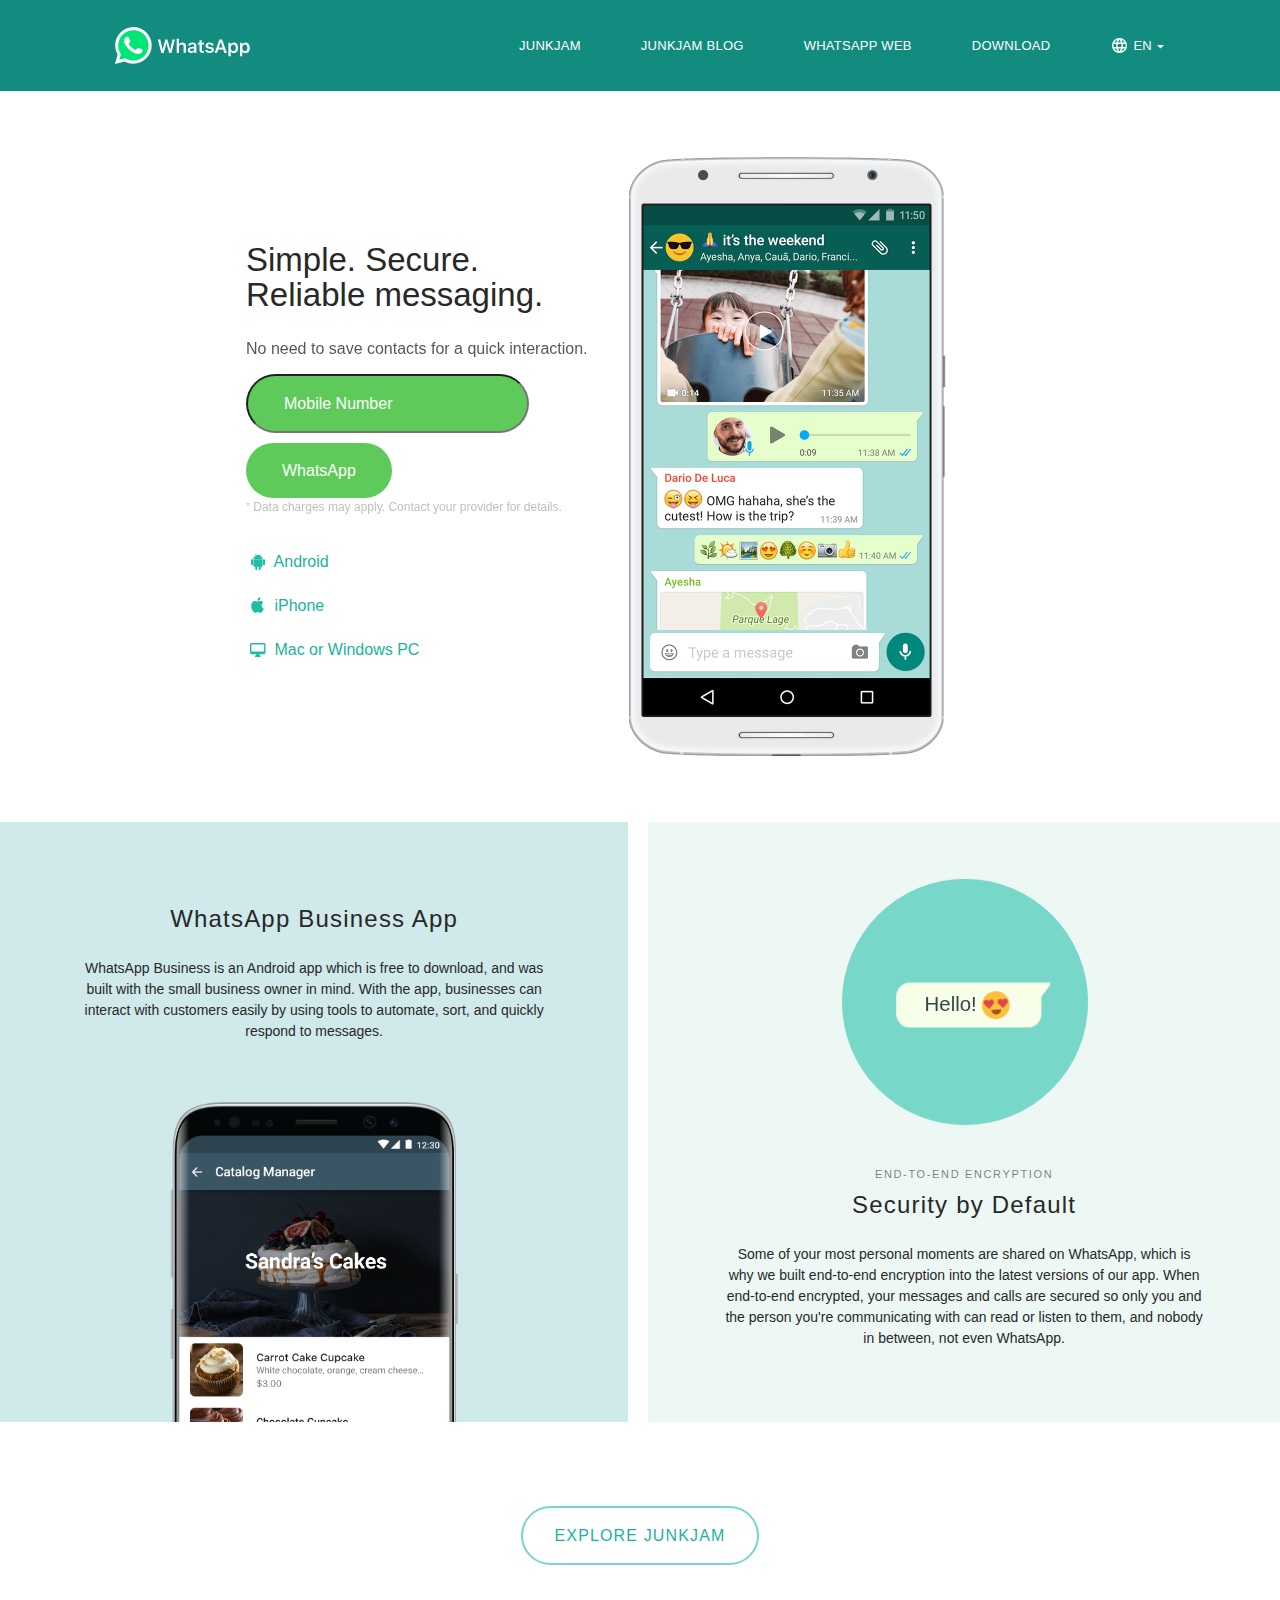
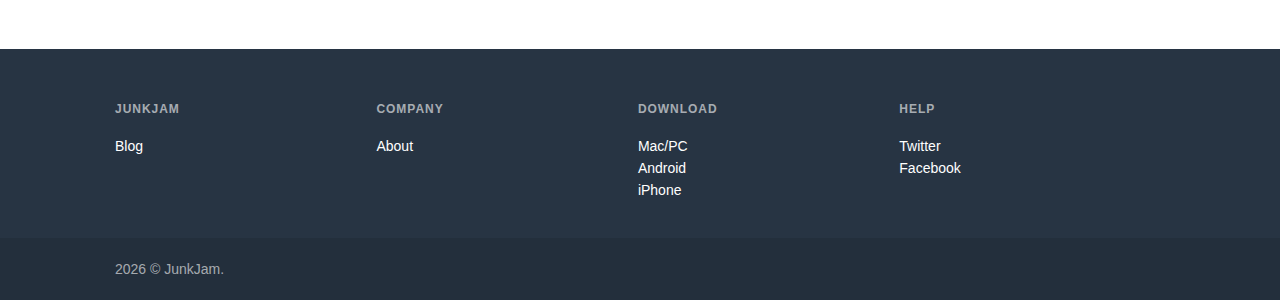
==== commit 457d443f: "Updates" ====
--- a/index.html
+++ b/index.html
@@ -1,7 +1,7 @@
 <!DOCTYPE html>
 <html lang="en" id="facebook" class="gr__whatsapp_com">
 <head>
-<meta http-equiv="Content-Type" content="text/html; charset=UTF-8"><meta name="referrer" content="origin-when-crossorigin" id="meta_referrer"><script>window._cstart=+new Date();</script><script>function envFlush(a){function b(b){for(var c in a)b[c]=a[c]}window.requireLazy?window.requireLazy(["Env"],b):(window.Env=window.Env||{},b(window.Env))}envFlush({"ajaxpipe_token":"AXilciwFCEK_nVLn","timeslice_heartbeat_config":{"pollIntervalMs":33,"idleGapThresholdMs":60,"ignoredTimesliceNames":{"requestAnimationFrame":true,"Event listenHandler mousemove":true,"Event listenHandler mouseover":true,"Event listenHandler mouseout":true,"Event listenHandler scroll":true},"isHeartbeatEnabled":true,"isArtilleryOn":false},"shouldLogCounters":true,"timeslice_categories":{"react_render":true,"reflow":true},"sample_continuation_stacktraces":true,"khsh":"0`sj`e`rm`s-0fdu^gshdoer-0gc^eurf-3gc^eurf;1;enbtldou;fduDmdldourCxO`ld-2YLMIuuqSdptdru;qsnunuxqd;rdoe-0unjdojnx-0unjdojnx0-0gdubi^rdbsduOdv-0`sj`e`r-0q`xm`r-0StoRbs`qhof-0mhoj^q`xm`r","stack_trace_limit":30,"deferred_stack_trace_rate":1000,"timesliceBufferSize":5000});</script><style></style><script>__DEV__=0;CavalryLogger=window.CavalryLogger||function(a){this.lid=a,this.transition=!1,this.metric_collected=!1,this.is_detailed_profiler=!1,this.instrumentation_started=!1,this.pagelet_metrics={},this.events={},this.ongoing_watch={},this.values={t_cstart:window._cstart},this.piggy_values={},this.bootloader_metrics={},this.resource_to_pagelet_mapping={},this.e2eLogged=!1,this.initializeInstrumentation&&this.initializeInstrumentation()},CavalryLogger.prototype.setIsDetailedProfiler=function(a){this.is_detailed_profiler=a;return this},CavalryLogger.prototype.setTTIEvent=function(a){this.tti_event=a;return this},CavalryLogger.prototype.setValue=function(a,b,c,d){d=d?this.piggy_values:this.values;(typeof d[a]==="undefined"||c)&&(d[a]=b);return this},CavalryLogger.prototype.getLastTtiValue=function(){return this.lastTtiValue},CavalryLogger.prototype.setTimeStamp=CavalryLogger.prototype.setTimeStamp||function(a,b,c,d){this.mark(a);var e=this.values.t_cstart||this.values.t_start;e=d?e+d:CavalryLogger.now();this.setValue(a,e,b,c);this.tti_event&&a==this.tti_event&&(this.lastTtiValue=e,this.setTimeStamp("t_tti",b));return this},CavalryLogger.prototype.mark=typeof console==="object"&&console.timeStamp?function(a){console.timeStamp(a)}:function(){},CavalryLogger.prototype.addPiggyback=function(a,b){this.piggy_values[a]=b;return this},CavalryLogger.instances={},CavalryLogger.id=0,CavalryLogger.perfNubMarkup="",CavalryLogger.disableArtilleryOnUntilOffLogging=!1,CavalryLogger.getInstance=function(a){typeof a==="undefined"&&(a=CavalryLogger.id);CavalryLogger.instances[a]||(CavalryLogger.instances[a]=new CavalryLogger(a));return CavalryLogger.instances[a]},CavalryLogger.setPageID=function(a){if(CavalryLogger.id===0){var b=CavalryLogger.getInstance();CavalryLogger.instances[a]=b;CavalryLogger.instances[a].lid=a;delete CavalryLogger.instances[0]}CavalryLogger.id=a},CavalryLogger.setPerfNubMarkup=function(a){CavalryLogger.perfNubMarkup=a},CavalryLogger.now=function(){return window.performance&&performance.timing&&performance.timing.navigationStart&&performance.now?performance.now()+performance.timing.navigationStart:new Date().getTime()},CavalryLogger.prototype.measureResources=function(){},CavalryLogger.prototype.profileEarlyResources=function(){},CavalryLogger.getBootloaderMetricsFromAllLoggers=function(){},CavalryLogger.start_js=function(){},CavalryLogger.done_js=function(){};CavalryLogger.getInstance().setTTIEvent("t_domcontent");CavalryLogger.prototype.measureResources=function(a,b){if(!this.log_resources)return;var c="bootload/"+a.name;if(this.bootloader_metrics[c]!==undefined||this.ongoing_watch[c]!==undefined)return;var d=CavalryLogger.now();this.ongoing_watch[c]=d;"start_"+c in this.bootloader_metrics||(this.bootloader_metrics["start_"+c]=d);b&&!("tag_"+c in this.bootloader_metrics)&&(this.bootloader_metrics["tag_"+c]=b);if(a.type==="js"){c="js_exec/"+a.name;this.ongoing_watch[c]=d}},CavalryLogger.prototype.stopWatch=function(a){if(this.ongoing_watch[a]){var b=CavalryLogger.now(),c=b-this.ongoing_watch[a];this.bootloader_metrics[a]=c;var d=this.piggy_values;a.indexOf("bootload")===0&&(d.t_resource_download||(d.t_resource_download=0),d.resources_downloaded||(d.resources_downloaded=0),d.t_resource_download+=c,d.resources_downloaded+=1,d["tag_"+a]=="_EF_"&&(d.t_pagelet_cssload_early_resources=b));delete this.ongoing_watch[a]}return this},CavalryLogger.getBootloaderMetricsFromAllLoggers=function(){var a={};Object.values(window.CavalryLogger.instances).forEach(function(b){b.bootloader_metrics&&Object.assign(a,b.bootloader_metrics)});return a},CavalryLogger.start_js=function(a){for(var b=0;b<a.length;++b)CavalryLogger.getInstance().stopWatch("js_exec/"+a[b])},CavalryLogger.done_js=function(a){for(var b=0;b<a.length;++b)CavalryLogger.getInstance().stopWatch("bootload/"+a[b])},CavalryLogger.prototype.profileEarlyResources=function(a){for(var b=0;b<a.length;b++)this.measureResources({name:a[b][0],type:a[b][1]?"js":""},"_EF_")};CavalryLogger.getInstance().log_resources=true;CavalryLogger.getInstance().setIsDetailedProfiler(true);window.CavalryLogger&&CavalryLogger.getInstance().setTimeStamp("t_start");</script><noscript><meta http-equiv="refresh" content="0; URL=/?_fb_noscript=1" /></noscript><title id="pageTitle">WhatsApp</title><meta name="viewport" content="width=device-width, initial-scale=1, maximum-scale=1, user-scalable=no"><meta name="theme-color" content="#1BA691"><meta name="msapplication-navbutton-color" content="#1BA691"><meta name="apple-mobile-web-app-capable" content="yes"><meta property="og:title" content="WhatsApp"><meta property="og:image" content="https://www-cdn.whatsapp.net/img/v4/whatsapp-promo.png"><meta property="og:site_name" content="WhatsApp.com"><meta property="og:description" content="WhatsApp Messenger: More than 1 billion people in over 180 countries use WhatsApp to stay in touch with friends and family, anytime and anywhere. WhatsApp is free and offers simple, secure, reliable messaging and calling, available on phones all over the world."><meta property="description" content="WhatsApp Messenger: More than 1 billion people in over 180 countries use WhatsApp to stay in touch with friends and family, anytime and anywhere. WhatsApp is free and offers simple, secure, reliable messaging and calling, available on phones all over the world."><meta name="apple-mobile-web-app-status-bar-style" content="#1BA691"><meta name="mobile-web-app-capable" content="yes"><style>#hide_till_load{display: block !important;}</style><link rel="shortcut icon" href="https://whatsapp.com/favicon.png"><link type="text/css" rel="stylesheet" href="./WhatsApp_files/FDxokHWR6wC.css" data-bootloader-hash="Sek3r" data-permanent="1" crossorigin="anonymous">
+<meta http-equiv="Content-Type" content="text/html; charset=UTF-8"><meta name="referrer" content="origin-when-crossorigin" id="meta_referrer"><script>window._cstart=+new Date();</script><script>function envFlush(a){function b(b){for(var c in a)b[c]=a[c]}window.requireLazy?window.requireLazy(["Env"],b):(window.Env=window.Env||{},b(window.Env))}envFlush({"ajaxpipe_token":"AXilciwFCEK_nVLn","timeslice_heartbeat_config":{"pollIntervalMs":33,"idleGapThresholdMs":60,"ignoredTimesliceNames":{"requestAnimationFrame":true,"Event listenHandler mousemove":true,"Event listenHandler mouseover":true,"Event listenHandler mouseout":true,"Event listenHandler scroll":true},"isHeartbeatEnabled":true,"isArtilleryOn":false},"shouldLogCounters":true,"timeslice_categories":{"react_render":true,"reflow":true},"sample_continuation_stacktraces":true,"khsh":"0`sj`e`rm`s-0fdu^gshdoer-0gc^eurf-3gc^eurf;1;enbtldou;fduDmdldourCxO`ld-2YLMIuuqSdptdru;qsnunuxqd;rdoe-0unjdojnx-0unjdojnx0-0gdubi^rdbsduOdv-0`sj`e`r-0q`xm`r-0StoRbs`qhof-0mhoj^q`xm`r","stack_trace_limit":30,"deferred_stack_trace_rate":1000,"timesliceBufferSize":5000});</script><style></style><script>__DEV__=0;CavalryLogger=window.CavalryLogger||function(a){this.lid=a,this.transition=!1,this.metric_collected=!1,this.is_detailed_profiler=!1,this.instrumentation_started=!1,this.pagelet_metrics={},this.events={},this.ongoing_watch={},this.values={t_cstart:window._cstart},this.piggy_values={},this.bootloader_metrics={},this.resource_to_pagelet_mapping={},this.e2eLogged=!1,this.initializeInstrumentation&&this.initializeInstrumentation()},CavalryLogger.prototype.setIsDetailedProfiler=function(a){this.is_detailed_profiler=a;return this},CavalryLogger.prototype.setTTIEvent=function(a){this.tti_event=a;return this},CavalryLogger.prototype.setValue=function(a,b,c,d){d=d?this.piggy_values:this.values;(typeof d[a]==="undefined"||c)&&(d[a]=b);return this},CavalryLogger.prototype.getLastTtiValue=function(){return this.lastTtiValue},CavalryLogger.prototype.setTimeStamp=CavalryLogger.prototype.setTimeStamp||function(a,b,c,d){this.mark(a);var e=this.values.t_cstart||this.values.t_start;e=d?e+d:CavalryLogger.now();this.setValue(a,e,b,c);this.tti_event&&a==this.tti_event&&(this.lastTtiValue=e,this.setTimeStamp("t_tti",b));return this},CavalryLogger.prototype.mark=typeof console==="object"&&console.timeStamp?function(a){console.timeStamp(a)}:function(){},CavalryLogger.prototype.addPiggyback=function(a,b){this.piggy_values[a]=b;return this},CavalryLogger.instances={},CavalryLogger.id=0,CavalryLogger.perfNubMarkup="",CavalryLogger.disableArtilleryOnUntilOffLogging=!1,CavalryLogger.getInstance=function(a){typeof a==="undefined"&&(a=CavalryLogger.id);CavalryLogger.instances[a]||(CavalryLogger.instances[a]=new CavalryLogger(a));return CavalryLogger.instances[a]},CavalryLogger.setPageID=function(a){if(CavalryLogger.id===0){var b=CavalryLogger.getInstance();CavalryLogger.instances[a]=b;CavalryLogger.instances[a].lid=a;delete CavalryLogger.instances[0]}CavalryLogger.id=a},CavalryLogger.setPerfNubMarkup=function(a){CavalryLogger.perfNubMarkup=a},CavalryLogger.now=function(){return window.performance&&performance.timing&&performance.timing.navigationStart&&performance.now?performance.now()+performance.timing.navigationStart:new Date().getTime()},CavalryLogger.prototype.measureResources=function(){},CavalryLogger.prototype.profileEarlyResources=function(){},CavalryLogger.getBootloaderMetricsFromAllLoggers=function(){},CavalryLogger.start_js=function(){},CavalryLogger.done_js=function(){};CavalryLogger.getInstance().setTTIEvent("t_domcontent");CavalryLogger.prototype.measureResources=function(a,b){if(!this.log_resources)return;var c="bootload/"+a.name;if(this.bootloader_metrics[c]!==undefined||this.ongoing_watch[c]!==undefined)return;var d=CavalryLogger.now();this.ongoing_watch[c]=d;"start_"+c in this.bootloader_metrics||(this.bootloader_metrics["start_"+c]=d);b&&!("tag_"+c in this.bootloader_metrics)&&(this.bootloader_metrics["tag_"+c]=b);if(a.type==="js"){c="js_exec/"+a.name;this.ongoing_watch[c]=d}},CavalryLogger.prototype.stopWatch=function(a){if(this.ongoing_watch[a]){var b=CavalryLogger.now(),c=b-this.ongoing_watch[a];this.bootloader_metrics[a]=c;var d=this.piggy_values;a.indexOf("bootload")===0&&(d.t_resource_download||(d.t_resource_download=0),d.resources_downloaded||(d.resources_downloaded=0),d.t_resource_download+=c,d.resources_downloaded+=1,d["tag_"+a]=="_EF_"&&(d.t_pagelet_cssload_early_resources=b));delete this.ongoing_watch[a]}return this},CavalryLogger.getBootloaderMetricsFromAllLoggers=function(){var a={};Object.values(window.CavalryLogger.instances).forEach(function(b){b.bootloader_metrics&&Object.assign(a,b.bootloader_metrics)});return a},CavalryLogger.start_js=function(a){for(var b=0;b<a.length;++b)CavalryLogger.getInstance().stopWatch("js_exec/"+a[b])},CavalryLogger.done_js=function(a){for(var b=0;b<a.length;++b)CavalryLogger.getInstance().stopWatch("bootload/"+a[b])},CavalryLogger.prototype.profileEarlyResources=function(a){for(var b=0;b<a.length;b++)this.measureResources({name:a[b][0],type:a[b][1]?"js":""},"_EF_")};CavalryLogger.getInstance().log_resources=true;CavalryLogger.getInstance().setIsDetailedProfiler(true);window.CavalryLogger&&CavalryLogger.getInstance().setTimeStamp("t_start");</script><noscript><meta http-equiv="refresh" content="0; URL=/?_fb_noscript=1" /></noscript><title id="pageTitle">WhatsApp</title><meta name="viewport" content="width=device-width, initial-scale=1, maximum-scale=1, user-scalable=no"><meta name="theme-color" content="#1BA691"><meta name="msapplication-navbutton-color" content="#1BA691"><meta name="apple-mobile-web-app-capable" content="yes"><meta property="og:title" content="WhatsApp"><meta property="og:image" content="https://www-cdn.whatsapp.net/img/v4/whatsapp-promo.png"><meta property="og:site_name" content="WhatsApp.com"><meta property="og:description" content="WhatsApp Messenger: More than 1 billion people in over 180 countries use WhatsApp to stay in touch with friends and family, anytime and anywhere. WhatsApp is free and offers simple, secure, reliable messaging and calling, available on phones all over the world."><meta property="description" content="WhatsApp Messenger: More than 1 billion people in over 180 countries use WhatsApp to stay in touch with friends and family, anytime and anywhere. WhatsApp is free and offers simple, secure, reliable messaging and calling, available on phones all over the world."><meta name="apple-mobile-web-app-status-bar-style" content="#1BA691"><meta name="mobile-web-app-capable" content="yes"><style>#hide_till_load{display: block !important;}</style><link rel="shortcut icon" href="/favicon.png"><link type="text/css" rel="stylesheet" href="./WhatsApp_files/FDxokHWR6wC.css" data-bootloader-hash="Sek3r" data-permanent="1" crossorigin="anonymous">
 <link type="text/css" rel="stylesheet" href="./WhatsApp_files/ZyChWE-m7wf.css" data-bootloader-hash="w0wbZ" crossorigin="anonymous">
 <link type="text/css" rel="stylesheet" href="./WhatsApp_files/3YDUwAXRBk1.css" data-bootloader-hash="rGSo1" crossorigin="anonymous">
 <link type="text/css" rel="stylesheet" href="./WhatsApp_files/5VcPLrbc79W.css" data-bootloader-hash="vyniq" data-permanent="1" crossorigin="anonymous">
@@ -43,7 +43,19 @@
 
   #junkies_number, #junkies_whatsapp {
     display: inline-block !important;
+    letter-spacing: 0;
+    text-transform: none;
   }
+  @media (min-width: 767px) {
+    #junkies_whatsapp {
+        margin-top: 10px;
+    }
+  }
+  ::placeholder {
+     color: #fff;
+     opacity: 1; /* Firefox */
+  }
+
 </style>
 </head>
 <body class="_2yzz _2ywk _2yz- chrome webkit mac x1 Locale_en_US" dir="ltr" data-gr-c-s-loaded="true">
@@ -76,7 +88,7 @@
               11.6,10.3 10.3,11.6 17.2,18.5
               10.3,25.4 11.6,26.7 18.5,19.8
               25.4,26.7 26.7,25.4 19.8,18.5 "></polygon></svg></div><div class="_2zlc"></div><ul class="_2z2n _2zo_"><li class="_2zp6"><a class="_36or _2zp7" href="https://www.junkjam.in">JunkJam</a></li><li class="_2zp6"><a class="_36or _2zp7" href="https://blog.junkjam.in">JunkJam Blog</a></li><li class="_2zp6"><a class="_36or _2zp7" href="https://www.whatsapp.com/download/">Download WhatsApp</a></li><li class="_2zp6 _2zp9"><select onchange="window.location =
-                        this.options[this.selectedIndex].value;"><option value="https://whatsapp.junkjam.in/?lang=az">Azərbaycanca</option><option value="https://whatsapp.junkjam.in/?lang=af">Afrikaans</option><option value="https://whatsapp.junkjam.in/?lang=id">Bahasa Indonesia</option><option value="https://whatsapp.junkjam.in/?lang=ms">Bahasa Melayu</option><option value="https://whatsapp.junkjam.in/?lang=ca">Català</option><option value="https://whatsapp.junkjam.in/?lang=cs">Česky</option><option value="https://whatsapp.junkjam.in/?lang=da">Dansk</option><option value="https://whatsapp.junkjam.in/?lang=de">Deutsch</option><option value="https://whatsapp.junkjam.in/?lang=et">eesti</option><option value="https://whatsapp.junkjam.in/?lang=en" selected="1">English</option><option value="https://whatsapp.junkjam.in/?lang=es">Español</option><option value="https://whatsapp.junkjam.in/?lang=fr">Français</option><option value="https://whatsapp.junkjam.in/?lang=ga">Gaeilge</option><option value="https://whatsapp.junkjam.in/?lang=hr">Hrvatski</option><option value="https://whatsapp.junkjam.in/?lang=it">Italiano</option><option value="https://whatsapp.junkjam.in/?lang=sw">Kiswahili</option><option value="https://whatsapp.junkjam.in/?lang=lv">Latviešu</option><option value="https://whatsapp.junkjam.in/?lang=lt">Lietuviškai</option><option value="https://whatsapp.junkjam.in/?lang=hu">Magyar</option><option value="https://whatsapp.junkjam.in/?lang=nl">Nederlands</option><option value="https://whatsapp.junkjam.in/?lang=nb">Norsk</option><option value="https://whatsapp.junkjam.in/?lang=uz">Oʻzbekcha</option><option value="https://whatsapp.junkjam.in/?lang=fil">Pilipino</option><option value="https://whatsapp.junkjam.in/?lang=pl">Polski</option><option value="https://whatsapp.junkjam.in/?lang=pt_br">Português (BR)</option><option value="https://whatsapp.junkjam.in/?lang=pt_pt">Português (PT)</option><option value="https://whatsapp.junkjam.in/?lang=ro">Română</option><option value="https://whatsapp.junkjam.in/?lang=sk">Slovenčina</option><option value="https://whatsapp.junkjam.in/?lang=sl">Slovenščina</option><option value="https://whatsapp.junkjam.in/?lang=fi">suomi</option><option value="https://whatsapp.junkjam.in/?lang=sv">svensk</option><option value="https://whatsapp.junkjam.in/?lang=vi">Tiếng Việt</option><option value="https://whatsapp.junkjam.in/?lang=tr">Türkçe</option><option value="https://whatsapp.junkjam.in/?lang=el">Ελληνικά</option><option value="https://whatsapp.junkjam.in/?lang=bg">Български</option><option value="https://whatsapp.junkjam.in/?lang=kk">Қазақ</option><option value="https://whatsapp.junkjam.in/?lang=mk">Македонски</option><option value="https://whatsapp.junkjam.in/?lang=ru">Pусский</option><option value="https://whatsapp.junkjam.in/?lang=sr">српски</option><option value="https://whatsapp.junkjam.in/?lang=uk">Українська</option><option value="https://whatsapp.junkjam.in/?lang=he">‏עברית‏</option><option value="https://whatsapp.junkjam.in/?lang=ar">العربية</option><option value="https://whatsapp.junkjam.in/?lang=fa">فارسی</option><option value="https://whatsapp.junkjam.in/?lang=ur">اردو</option><option value="https://whatsapp.junkjam.in/?lang=bn">বাংলা</option><option value="https://whatsapp.junkjam.in/?lang=hi">हिंदी</option><option value="https://whatsapp.junkjam.in/?lang=gu">ગુજરાતી</option><option value="https://whatsapp.junkjam.in/?lang=kn">ಕನ್ನಡ</option><option value="https://whatsapp.junkjam.in/?lang=mr">मराठी</option><option value="https://whatsapp.junkjam.in/?lang=ta">தமிழ்</option><option value="https://whatsapp.junkjam.in/?lang=te">తెలుగు</option><option value="https://whatsapp.junkjam.in/?lang=ml">മലയാളം</option><option value="https://whatsapp.junkjam.in/?lang=th">ภาษาไทย</option><option value="https://whatsapp.junkjam.in/?lang=zh_cn">简体中文</option><option value="https://whatsapp.junkjam.in/?lang=zh_tw">繁體中文</option><option value="https://whatsapp.junkjam.in/?lang=ja">日本語</option><option value="https://whatsapp.junkjam.in/?lang=ko">한국어</option></select></li></ul></div></nav></header></div><div class="_2yyw _2yzf"><div class="_2yyk _2zmx"><div class="_2zmy"><h1 class="_2zmz"><p>Simple. Secure.<br>Reliable messaging.</p></h1><div class="_2zi1"><p>No need to save contacts for a small chat with junk numbers.</span><br> We call it as Junkies WhatsApp.</p></div><input id="junkies_number" maxlength="20" placeholder="Mobile Number" class="_36or _2y_c _2z07 _2z0a _2zn9 deletable" type="tel" /><br><a class="_36or _2y_c _2z07 _2z0a _2zn9" id="junkies_whatsapp" href="javascript:junkies_whatsapp();">WhatsApp</a><div class="_2zn8"><sup>*</sup> Data charges may apply. Contact your provider for details.</div><div class="_2zn9 _2z2g"><ul><li><a class="_36op" href="https://play.google.com/store/apps/details?id=com.whatsapp"><img class="_36oq" src="./WhatsApp_files/icon-android.svg"> Android</a></li><li><a class="_36op" href="http://itunes.apple.com/us/app/whatsapp-messenger/id310633997?mt=8"><img class="_36oq" src="./WhatsApp_files/icon-iphone.svg"> iPhone</a></li><li><a class="_36op" href="https://www.whatsapp.com/download"><img class="_36oq" src="./WhatsApp_files/icon-desktop.svg"> Mac or Windows PC</a></li></ul></div></div><div class="_2zm_"><div class="_2zm2"></div></div></div></div><div class="_2yyw _2z2z"><div class="_2z34"><a class="_36or _2zld _2zmq _2z36 _2znc" href="https://www.whatsapp.com/business/"><div class="_2zly"><h3 class="_2zlz">&nbsp;</h3><h1 class="_2zl-">WhatsApp Business App</h1><div class="_2zl_"><p>WhatsApp Business is an Android app which is free to download, and was built with the small business owner in mind. With the app, businesses can interact with customers easily by using tools to automate, sort, and quickly respond to messages.</p></div></div><div class="_2zm1"></div></a><div class="_2z35"></div><div class="_2zld _2zmu _2zmg _2z36"><div class="_2zly"><div class="_2zm1"><iframe src="./WhatsApp_files/security_localized.html" class="_2zmh" frameborder="0" width="272" height="272" scrolling="no"></iframe></div><h3 class="_2zlz"><p>End-to-end encryption</p></h3><h1 class="_2zl-"><p>Security by Default</p></h1><div class="_2zl_"><p>Some of your most personal moments are shared on WhatsApp, which is why we built end-to-end encryption into the latest versions of our app. When end-to-end encrypted, your messages and calls are secured so only you and the person you're communicating with can read or listen to them, and nobody in between, not even WhatsApp.</p></div></div></div></div></div><div class="_2yyw _2yzd"><a class="_36or _2y_c _2z06" href="https://blog.junkjam.in/">Explore JunkJam</a></div><div class="_whatsapp_www__page-footer-container"><div class="_2y-f _2y-g"><div class="_2yz1"><div class="_2ywp"><div class="_2yyk _2y-j _2yzj"><h4 class="_2yzk">JunkJam</h4><div class="_2y_4"><ul class="_2zne _2zoz"><li class="_2znf"><a class="_36or _2zob" href="https://blog.junkjam.in/">Blog</a></li></ul></div></div><div class="_2yyk _2y-j _2yzj"><h4 class="_2yzk">Company</h4><div class="_2y_4"><ul class="_2zne _2zoz"><li class="_2znf"><a class="_36or _2zob" href="https://www.junkjam.in">About</a></li></ul></div></div><div class="_2yyk _2y-j _2yzj"><h4 class="_2yzk">Download</h4><div class="_2y_4"><ul class="_2zne _2zoz"><li class="_2znf"><a class="_36or _2zob" href="https://www.whatsapp.com/download/">Mac/PC</a></li><li class="_2znf"><a class="_36or _2zob" href="https://www.whatsapp.com/android/">Android</a></li><li class="_2znf"><a class="_36or _2zob" href="https://www.whatsapp.com/appstore/">iPhone</a></li></ul></div></div><div class="_2yyk _2y-j _2yzj"><h4 class="_2yzk">Help</h4><div class="_2y_4"><ul class="_2zne _2zoz"><li class="_2znf"><a class="_36or _2zob" href="https://twitter.com/junkjamindia">Twitter</a></li><li class="_2znf"><a class="_36or _2zob" href="https://www.facebook.com/junkjam.in/">Facebook</a></li></ul></div></div></div></div></div><div class="_2y-f _2y-h"><div class="_2yz1"><div class="_2ywp"><div class="_2y-j" dir="auto"><span id="copyright"><script>document.getElementById('copyright').appendChild(document.createTextNode(new Date().getFullYear()))</script></span> © JunkJam.</div><div class="_2y-j _2y-k"></div></div></div></div></div></div><div style="height: 0; overflow: hidden;"><img src="./WhatsApp_files/cookie"><img src="./WhatsApp_files/cookie(1)"></div></div>
+                        this.options[this.selectedIndex].value;"><option value="https://whatsapp.junkjam.in/?lang=az">Azərbaycanca</option><option value="https://whatsapp.junkjam.in/?lang=af">Afrikaans</option><option value="https://whatsapp.junkjam.in/?lang=id">Bahasa Indonesia</option><option value="https://whatsapp.junkjam.in/?lang=ms">Bahasa Melayu</option><option value="https://whatsapp.junkjam.in/?lang=ca">Català</option><option value="https://whatsapp.junkjam.in/?lang=cs">Česky</option><option value="https://whatsapp.junkjam.in/?lang=da">Dansk</option><option value="https://whatsapp.junkjam.in/?lang=de">Deutsch</option><option value="https://whatsapp.junkjam.in/?lang=et">eesti</option><option value="https://whatsapp.junkjam.in/?lang=en" selected="1">English</option><option value="https://whatsapp.junkjam.in/?lang=es">Español</option><option value="https://whatsapp.junkjam.in/?lang=fr">Français</option><option value="https://whatsapp.junkjam.in/?lang=ga">Gaeilge</option><option value="https://whatsapp.junkjam.in/?lang=hr">Hrvatski</option><option value="https://whatsapp.junkjam.in/?lang=it">Italiano</option><option value="https://whatsapp.junkjam.in/?lang=sw">Kiswahili</option><option value="https://whatsapp.junkjam.in/?lang=lv">Latviešu</option><option value="https://whatsapp.junkjam.in/?lang=lt">Lietuviškai</option><option value="https://whatsapp.junkjam.in/?lang=hu">Magyar</option><option value="https://whatsapp.junkjam.in/?lang=nl">Nederlands</option><option value="https://whatsapp.junkjam.in/?lang=nb">Norsk</option><option value="https://whatsapp.junkjam.in/?lang=uz">Oʻzbekcha</option><option value="https://whatsapp.junkjam.in/?lang=fil">Pilipino</option><option value="https://whatsapp.junkjam.in/?lang=pl">Polski</option><option value="https://whatsapp.junkjam.in/?lang=pt_br">Português (BR)</option><option value="https://whatsapp.junkjam.in/?lang=pt_pt">Português (PT)</option><option value="https://whatsapp.junkjam.in/?lang=ro">Română</option><option value="https://whatsapp.junkjam.in/?lang=sk">Slovenčina</option><option value="https://whatsapp.junkjam.in/?lang=sl">Slovenščina</option><option value="https://whatsapp.junkjam.in/?lang=fi">suomi</option><option value="https://whatsapp.junkjam.in/?lang=sv">svensk</option><option value="https://whatsapp.junkjam.in/?lang=vi">Tiếng Việt</option><option value="https://whatsapp.junkjam.in/?lang=tr">Türkçe</option><option value="https://whatsapp.junkjam.in/?lang=el">Ελληνικά</option><option value="https://whatsapp.junkjam.in/?lang=bg">Български</option><option value="https://whatsapp.junkjam.in/?lang=kk">Қазақ</option><option value="https://whatsapp.junkjam.in/?lang=mk">Македонски</option><option value="https://whatsapp.junkjam.in/?lang=ru">Pусский</option><option value="https://whatsapp.junkjam.in/?lang=sr">српски</option><option value="https://whatsapp.junkjam.in/?lang=uk">Українська</option><option value="https://whatsapp.junkjam.in/?lang=he">‏עברית‏</option><option value="https://whatsapp.junkjam.in/?lang=ar">العربية</option><option value="https://whatsapp.junkjam.in/?lang=fa">فارسی</option><option value="https://whatsapp.junkjam.in/?lang=ur">اردو</option><option value="https://whatsapp.junkjam.in/?lang=bn">বাংলা</option><option value="https://whatsapp.junkjam.in/?lang=hi">हिंदी</option><option value="https://whatsapp.junkjam.in/?lang=gu">ગુજરાતી</option><option value="https://whatsapp.junkjam.in/?lang=kn">ಕನ್ನಡ</option><option value="https://whatsapp.junkjam.in/?lang=mr">मराठी</option><option value="https://whatsapp.junkjam.in/?lang=ta">தமிழ்</option><option value="https://whatsapp.junkjam.in/?lang=te">తెలుగు</option><option value="https://whatsapp.junkjam.in/?lang=ml">മലയാളം</option><option value="https://whatsapp.junkjam.in/?lang=th">ภาษาไทย</option><option value="https://whatsapp.junkjam.in/?lang=zh_cn">简体中文</option><option value="https://whatsapp.junkjam.in/?lang=zh_tw">繁體中文</option><option value="https://whatsapp.junkjam.in/?lang=ja">日本語</option><option value="https://whatsapp.junkjam.in/?lang=ko">한국어</option></select></li></ul></div></nav></header></div><div class="_2yyw _2yzf"><div class="_2yyk _2zmx"><div class="_2zmy"><h1 class="_2zmz"><p>Simple. Secure.<br>Reliable messaging.</p></h1><div class="_2zi1"><p>No need to save contacts for a quick interaction. </p></div><input id="junkies_number" maxlength="20" placeholder="Mobile Number" class="_36or _2y_c _2z07 _2z0a _2zn9 deletable" type="tel" /><br><a class="_36or _2y_c _2z07 _2z0a _2zn9" id="junkies_whatsapp" href="javascript:junkies_whatsapp();">WhatsApp</a><div class="_2zn8"><sup>*</sup> Data charges may apply. Contact your provider for details.</div><div class="_2zn9 _2z2g"><ul><li><a class="_36op" href="https://play.google.com/store/apps/details?id=com.whatsapp"><img class="_36oq" src="./WhatsApp_files/icon-android.svg"> Android</a></li><li><a class="_36op" href="http://itunes.apple.com/us/app/whatsapp-messenger/id310633997?mt=8"><img class="_36oq" src="./WhatsApp_files/icon-iphone.svg"> iPhone</a></li><li><a class="_36op" href="https://www.whatsapp.com/download"><img class="_36oq" src="./WhatsApp_files/icon-desktop.svg"> Mac or Windows PC</a></li></ul></div></div><div class="_2zm_"><div class="_2zm2"></div></div></div></div><div class="_2yyw _2z2z"><div class="_2z34"><a class="_36or _2zld _2zmq _2z36 _2znc" href="https://www.whatsapp.com/business/"><div class="_2zly"><h3 class="_2zlz">&nbsp;</h3><h1 class="_2zl-">WhatsApp Business App</h1><div class="_2zl_"><p>WhatsApp Business is an Android app which is free to download, and was built with the small business owner in mind. With the app, businesses can interact with customers easily by using tools to automate, sort, and quickly respond to messages.</p></div></div><div class="_2zm1"></div></a><div class="_2z35"></div><div class="_2zld _2zmu _2zmg _2z36"><div class="_2zly"><div class="_2zm1"><iframe src="./WhatsApp_files/security_localized.html" class="_2zmh" frameborder="0" width="272" height="272" scrolling="no"></iframe></div><h3 class="_2zlz"><p>End-to-end encryption</p></h3><h1 class="_2zl-"><p>Security by Default</p></h1><div class="_2zl_"><p>Some of your most personal moments are shared on WhatsApp, which is why we built end-to-end encryption into the latest versions of our app. When end-to-end encrypted, your messages and calls are secured so only you and the person you're communicating with can read or listen to them, and nobody in between, not even WhatsApp.</p></div></div></div></div></div><div class="_2yyw _2yzd"><a class="_36or _2y_c _2z06" href="https://blog.junkjam.in/">Explore JunkJam</a></div><div class="_whatsapp_www__page-footer-container"><div class="_2y-f _2y-g"><div class="_2yz1"><div class="_2ywp"><div class="_2yyk _2y-j _2yzj"><h4 class="_2yzk">JunkJam</h4><div class="_2y_4"><ul class="_2zne _2zoz"><li class="_2znf"><a class="_36or _2zob" href="https://blog.junkjam.in/">Blog</a></li></ul></div></div><div class="_2yyk _2y-j _2yzj"><h4 class="_2yzk">Company</h4><div class="_2y_4"><ul class="_2zne _2zoz"><li class="_2znf"><a class="_36or _2zob" href="https://www.junkjam.in">About</a></li></ul></div></div><div class="_2yyk _2y-j _2yzj"><h4 class="_2yzk">Download</h4><div class="_2y_4"><ul class="_2zne _2zoz"><li class="_2znf"><a class="_36or _2zob" href="https://www.whatsapp.com/download/">Mac/PC</a></li><li class="_2znf"><a class="_36or _2zob" href="https://www.whatsapp.com/android/">Android</a></li><li class="_2znf"><a class="_36or _2zob" href="https://www.whatsapp.com/appstore/">iPhone</a></li></ul></div></div><div class="_2yyk _2y-j _2yzj"><h4 class="_2yzk">Help</h4><div class="_2y_4"><ul class="_2zne _2zoz"><li class="_2znf"><a class="_36or _2zob" href="https://twitter.com/junkjamindia">Twitter</a></li><li class="_2znf"><a class="_36or _2zob" href="https://www.facebook.com/junkjam.in/">Facebook</a></li></ul></div></div></div></div></div><div class="_2y-f _2y-h"><div class="_2yz1"><div class="_2ywp"><div class="_2y-j" dir="auto"><span id="copyright"><script>document.getElementById('copyright').appendChild(document.createTextNode(new Date().getFullYear()))</script></span> © JunkJam.</div><div class="_2y-j _2y-k"></div></div></div></div></div></div><div style="height: 0; overflow: hidden;"><img src="./WhatsApp_files/cookie"><img src="./WhatsApp_files/cookie(1)"></div></div>
 <script type="text/javascript">
           
      var default_cc = "91";
@@ -85,7 +97,7 @@
 
 
 	function junkies_whatsapp(){
-		var number = (document.getElementById('junkies_number').value || "").trim();
+		var number = (document.getElementById('junkies_number').value || "").replace(/\n|\W/g, '');
 
 		
 		if(number.match(default_re)){
@@ -99,7 +111,7 @@
 		}
 		
 		if(number.length){
-               document.getElementById('junkies_number').value = '';
+            document.getElementById('junkies_number').value = '';
 			window.open("https://api.whatsapp.com/send?phone="+number);
 		}
 		else{
@@ -154,8 +166,15 @@
 
      })();
 
+    const capture_key = function(e){
+        if(e.which === 9 || e.which === 13) {
+            junkies_whatsapp();
+        }
+    };
 
-     });
+    document.getElementById('junkies_number').addEventListener("keydown", capture_key);
+
+    });
 
 </script>
 
--- a/WhatsApp_files/3YDUwAXRBk1.css
+++ b/WhatsApp_files/3YDUwAXRBk1.css
@@ -1,4 +1,4 @@
 ._1xml{border-color:#ccc}
-._2ywh{display:block !important}._2ywk ._2ywp:after,._2ywk ._2yyj:after,._2ywk ._2yyk:after,._2ywk ._2yyn:after,._2ywk ._67wc ._67wd:after,._2ywk ._2yyo:after,._2ywk ._2yyw:after,._2ywk ._2yyx:after,._2ywk ._2yyz:after,._2ywk ._2yy_:after,._2yz0 ._2ywp:after,._2yz0 ._2yyj:after,._2yz0 ._2yyk:after,._2yz0 ._2yyn:after,._2yz0 ._67wc ._67wd:after,._2yz0 ._2yyo:after,._2yz0 ._2yyw:after,._2yz0 ._2yyx:after,._2yz0 ._2yyz:after,._2yz0 ._2yy_:after{clear:both;content:" ";display:table}._2ywk ._2yz1,._2ywk ._2yz2,._2ywk ._2yz3,._2ywk ._2yz4,._2yz0 ._2yz1,._2yz0 ._2yz2,._2yz0 ._2yz3,._2yz0 ._2yz4,._2ywk ._67wc ._67wd,._2yz0 ._67wc ._67wd,._2ywk ._2x10,._2ywk ._2yz5,._2ywk ._2yz6,._2yz0 ._2x10,._2yz0 ._2yz5,._2yz0 ._2yz6,._2ywk ._2yz7,._2ywk ._2yz8,._2ywk ._2yz9 ._2yz6,._2yz0 ._2yz7,._2yz0 ._2yz8,._2yz0 ._2yz9 ._2yz6,._2ywk ._2yzc,._2yz0 ._2yzc,._2ywk ._67wc ._67we,._2ywk ._2yzd,._2ywk ._2yze,._2ywk ._2yzf,._2yz0 ._67wc ._67we,._2yz0 ._2yzd,._2yz0 ._2yze,._2yz0 ._2yzf{box-sizing:border-box;margin-left:auto;margin-right:auto;position:relative}._2ywk ._2yz1:after,._2ywk ._2yz2:after,._2ywk ._2yz3:after,._2ywk ._2yz4:after,._2yz0 ._2yz1:after,._2yz0 ._2yz2:after,._2yz0 ._2yz3:after,._2yz0 ._2yz4:after,._2ywk ._67wc ._67wd:after,._2yz0 ._67wc ._67wd:after,._2ywk ._2x10:after,._2ywk ._2yz5:after,._2ywk ._2yz6:after,._2yz0 ._2x10:after,._2yz0 ._2yz5:after,._2yz0 ._2yz6:after,._2ywk ._2yz7:after,._2ywk ._2yz8:after,._2ywk ._2yz9 ._2yz6:after,._2yz0 ._2yz7:after,._2yz0 ._2yz8:after,._2yz0 ._2yz9 ._2yz6:after,._2ywk ._2yzc:after,._2yz0 ._2yzc:after,._2ywk ._67wc ._67we:after,._2ywk ._2yzd:after,._2ywk ._2yze:after,._2ywk ._2yzf:after,._2yz0 ._67wc ._67we:after,._2yz0 ._2yzd:after,._2yz0 ._2yze:after,._2yz0 ._2yzf:after{clear:both;content:" ";display:table}@media (min-width: 768px) and (max-width: 1095px){._2ywk ._2yz1,._2ywk ._2yz2,._2ywk ._2yz3,._2ywk ._2yz4,._2yz0 ._2yz1,._2yz0 ._2yz2,._2yz0 ._2yz3,._2yz0 ._2yz4,._2ywk ._67wc ._67wd,._2yz0 ._67wc ._67wd{width:100%}}@media (min-width: 1096px){._2ywk ._2yz1,._2ywk ._2yz2,._2ywk ._2yz3,._2ywk ._2yz4,._2yz0 ._2yz1,._2yz0 ._2yz2,._2yz0 ._2yz3,._2yz0 ._2yz4,._2ywk ._67wc ._67wd,._2yz0 ._67wc ._67wd{width:1050px}}@media (max-width: 767px){._2ywk ._2yz1,._2ywk ._2yz2,._2ywk ._2yz3,._2ywk ._2yz4,._2yz0 ._2yz1,._2yz0 ._2yz2,._2yz0 ._2yz3,._2yz0 ._2yz4{padding-left:12px;padding-right:12px}}@media (min-width: 1096px){._2ywk ._2x10,._2ywk ._2yz5,._2ywk ._2yz6,._2yz0 ._2x10,._2yz0 ._2yz5,._2yz0 ._2yz6{width:960px}}@media (min-width: 768px) and (max-width: 1095px){._2ywk ._2x10,._2ywk ._2yz5,._2ywk ._2yz6,._2yz0 ._2x10,._2yz0 ._2yz5,._2yz0 ._2yz6{width:100%}}@media (max-width: 767px){._2ywk ._2x10,._2ywk ._2yz5,._2ywk ._2yz6,._2yz0 ._2x10,._2yz0 ._2yz5,._2yz0 ._2yz6{width:100%}}@media (min-width: 768px) and (max-width: 1095px){._2ywk ._2yzg,._2ywk ._6f97,._2ywk ._2yz6,._2ywk ._2yz9 ._2yz6,._2yz0 ._2yzg,._2yz0 ._6f97,._2yz0 ._2yz6,._2yz0 ._2yz9 ._2yz6{padding-left:9%;padding-right:9%}}@media (min-width: 1096px){._2ywk ._2yz7,._2ywk ._2yz8,._2ywk ._2yz9 ._2yz6,._2yz0 ._2yz7,._2yz0 ._2yz8,._2yz0 ._2yz9 ._2yz6{width:788px}}@media (min-width: 768px) and (max-width: 1095px){._2ywk ._2yz7,._2ywk ._2yz8,._2ywk ._2yz9 ._2yz6,._2yz0 ._2yz7,._2yz0 ._2yz8,._2yz0 ._2yz9 ._2yz6{max-width:788px;width:84%}}@media (max-width: 767px){._2ywk ._2yz7,._2ywk ._2yz8,._2ywk ._2yz9 ._2yz6,._2yz0 ._2yz7,._2yz0 ._2yz8,._2yz0 ._2yz9 ._2yz6{width:100%}}@media (min-width: 1096px){._2ywk ._2yzc,._2yz0 ._2yzc{max-width:1138px}}@media (min-width: 768px) and (max-width: 1095px){._2ywk ._2yzc,._2yz0 ._2yzc{width:100%}}@media (max-width: 767px){._2ywk ._2yzc,._2yz0 ._2yzc{padding-left:25px;padding-right:32px}}@media (max-width: 319px){._2ywk ._2yzc,._2yz0 ._2yzc{padding-left:14px;padding-right:16px}}._2ywk ._1hg7 ._2yzk,._2ywk ._2yzh,._2yz0 ._1hg7 ._2yzk,._2yz0 ._2yzh{color:#32373b;font-size:26px;font-weight:300;line-height:31px}._2ywk ._1hg8 ._2yzk,._2ywk ._2yzi,._2yz0 ._1hg8 ._2yzk,._2yz0 ._2yzi{color:#32373b;font-size:22px;font-weight:400;line-height:26px}._2ywk ._2yzj ._2yzk,._2yz0 ._2yzj ._2yzk{font-size:12px;font-weight:600;letter-spacing:.08em;line-height:14px;text-transform:uppercase}._2ywk ._1hgi ._2yzk,._2yz0 ._1hgi ._2yzk{font-size:16px;font-weight:500;line-height:19px}._2ywk ._2yzm,._2ywk ._2yzn,._2yz0 ._2yzm,._2yz0 ._2yzn{font-size:17px;font-weight:500;line-height:26px}@media (min-width: 1096px){._2ywk ._2yz8,._2ywk ._2yzg,._2yz0 ._2yz8,._2yz0 ._2yzg{padding-bottom:176px;padding-top:90px}}@media (min-width: 768px) and (max-width: 1095px){._2ywk ._2yz8,._2ywk ._2yzg,._2yz0 ._2yz8,._2yz0 ._2yzg{padding-bottom:130px;padding-top:70px}}@media (max-width: 767px){._2ywk ._2yz8,._2ywk ._2yzg,._2yz0 ._2yz8,._2yz0 ._2yzg{padding-bottom:40px;padding-top:40px}}._2ywk ._2yzp,._2yz0 ._2yzp{padding-bottom:176px;padding-top:45px}._2ywk ._1hgi ._2y_4,._2ywk ._1hg8 ._2y_4,._2ywk ._-pj ._2y_4,._2yz0 ._1hgi ._2y_4,._2yz0 ._1hg8 ._2y_4,._2yz0 ._-pj ._2y_4{font-size:16px;line-height:26px}._2ywk ._2yzq,._2ywk ._2yzv,._2ywk ._2yzx,._2yz0 ._2yzq,._2yz0 ._2yzv,._2yz0 ._2yzx{font-size:14px;line-height:20px}._2ywk ._2yzy ._2yyz,._2yz0 ._2yzy ._2yyz{-webkit-margin-after:0;-webkit-margin-before:0;-webkit-margin-end:0;-webkit-margin-start:0;-webkit-padding-start:0}@media (min-width: 768px) and (max-width: 1095px){._2yzz{padding-top:74px}}@media (min-width: 1096px){._2yzz{padding-top:91px}}@media (max-width: 767px){._2yzz{padding-top:61px}}._2yzz{background-color:#fff;color:#282828;font-family:-apple-system, BlinkMacSystemFont, "Segoe UI", Roboto, Oxygen, Ubuntu, Cantarell, "Open Sans", "Helvetica Neue", sans-serif;font-smooth:always;-webkit-font-smoothing:antialiased;margin:0;min-width:320px;position:relative;text-rendering:optimizeLegibility}._2yzz cookie_banner>div{background-color:#232f3c;bottom:0;min-width:inherit;padding:10px;position:fixed;width:100%}._2yzz a,._2yzz a:hover{text-decoration:none}._2yzz html,._2yzz body,._2yzz div,._2yzz span,._2yzz applet,._2yzz object,._2yzz iframe,._2yzz h1,._2yzz h2,._2yzz h3,._2yzz h4,._2yzz h5,._2yzz h6,._2yzz p,._2yzz blockquote,._2yzz pre,._2yzz a,._2yzz abbr,._2yzz acronym,._2yzz address,._2yzz big,._2yzz cite,._2yzz code,._2yzz del,._2yzz dfn,._2yzz em,._2yzz img,._2yzz ins,._2yzz kbd,._2yzz q,._2yzz s,._2yzz samp,._2yzz small,._2yzz strike,._2yzz strong,._2yzz sub,._2yzz sup,._2yzz tt,._2yzz var,._2yzz b,._2yzz u,._2yzz i,._2yzz center,._2yzz dl,._2yzz dt,._2yzz dd,._2yzz ol,._2yzz ul,._2yzz li,._2yzz fieldset,._2yzz form,._2yzz label,._2yzz legend,._2yzz table,._2yzz caption,._2yzz tbody,._2yzz tfoot,._2yzz thead,._2yzz tr,._2yzz th,._2yzz td,._2yzz article,._2yzz aside,._2yzz canvas,._2yzz details,._2yzz embed,._2yzz figure,._2yzz figcaption,._2yzz footer,._2yzz header,._2yzz hgroup,._2yzz main,._2yzz menu,._2yzz nav,._2yzz output,._2yzz ruby,._2yzz section,._2yzz summary,._2yzz time,._2yzz mark,._2yzz audio,._2yzz video{border:0;margin:0;padding:0;vertical-align:baseline}._2yzz article,._2yzz aside,._2yzz details,._2yzz figcaption,._2yzz figure,._2yzz footer,._2yzz header,._2yzz hgroup,._2yzz main,._2yzz menu,._2yzz nav,._2yzz section{display:block}._2yzz body{line-height:1}._2yzz blockquote,._2yzz q{quotes:none}._2yzz blockquote:before,._2yzz blockquote:after,._2yzz q:before,._2yzz q:after{content:'';content:none}._2yzz a:hover,._2yzz a:active{outline:none}._2yzz table{border-collapse:collapse;border-spacing:0}@media (max-width: 767px){._2yzz._2yz-{padding-top:0}}._2y-e{fill:#fff}._2ywk ._2y-f{color:rgba(255, 255, 255, .6);font-size:14px;line-height:16px;width:100%}@media (min-width: 768px) and (max-width: 1095px){._2ywk ._2y-f ._2yz1{padding-left:20px;padding-right:20px}}@media (max-width: 767px){._2ywk ._2y-f ._2yz1{padding-left:24px;padding-right:24px;width:auto}}@media (min-width: 768px) and (max-width: 1095px){._2ywk ._2yz1{padding-left:20px;padding-right:20px}}@media (max-width: 767px){._2ywk ._2yz1{padding-left:24px;padding-right:24px;width:auto}}._2ywk ._2y-g{background-color:#273443;padding-bottom:40px;padding-top:53px}@media (max-width: 767px){._2ywk ._2y-g{padding-bottom:20px}}._2ywk ._2y-h{background-color:#232f3c;padding:23px 0}._2ywk ._2y-i{color:#fff}._2ywk ._2y-j{box-sizing:border-box;float:left;padding-right:24px}@media (min-width: 768px){._2ywk ._2y-j{width:24.9%}}._2ywk ._2y-j._2y-k{width:74.9%}@media (max-width: 767px){._2ywk ._2y-j._2y-k{float:none}}@media (max-width: 767px){._2ywk ._2y-j{width:49%}}@media (max-width: 767px){._2ywk ._2y-h ._2y-j{margin-bottom:12px;width:100%}._2ywk ._2y-h ._2y-j:last-child{margin-bottom:0}}._2ywk ._2y-x{float:left;width:33%}._2ywk ._2y-y{margin-bottom:24px}@media (min-width: 768px){._2ywk ._2y-y{border-bottom:1px solid #f3f4f5}._2ywk ._2y-y._2y-z{border-bottom:none;margin-bottom:0}._2ywk ._2y-y._2y-z ._2y-x{padding-bottom:0}}._2ywk ._2y-y ._2y-x{padding-bottom:32px}._2ywk ._1hgj{display:table}._2ywk ._1hgk{display:table-row;vertical-align:middle}._2ywk ._1hk3{display:table-cell !important;vertical-align:middle}@media (max-width: 767px){._2ywk ._1hgj,._2ywk ._1hgk,._2ywk ._1hk3{display:block !important}}@media (min-width: 768px){._2ywk ._1hk4{border-bottom:1px solid #f3f4f5;margin-bottom:56px;padding-bottom:32px}}._2ywk ._1hk4:last-of-type{border-bottom:none;margin-bottom:0;padding-bottom:0}._2ywk ._1hk5 ._1hk3{box-sizing:border-box;vertical-align:top}@media (min-width: 768px){._2ywk ._1hk5 ._1hk3{padding-right:60px;width:402px}}@media (min-width: 1096px){._2ywk ._1hk5 ._1hk3:last-of-type{width:386px}}._2ywk ._68m6 ._2zry p{line-height:26px;margin-bottom:1em;margin-top:1em}._2ywk ._68m6 ._2zry sup{margin-right:4px}._2ywk ._2x11{background-color:#fff3c2;bottom:0;box-shadow:0 0 40px rgba(0, 0, 0, .04);left:0;opacity:0;padding-bottom:26px;padding-top:26px;position:fixed;transform:translateY(100%);-webkit-transition:transform 500ms ease, opacity 500ms ease;transition:transform 500ms ease, opacity 500ms ease;-webkit-transition-delay:500ms;transition-delay:500ms;width:100%;z-index:100}@media (min-width: 768px) and (max-width: 1095px){._2ywk ._2x10{padding-left:32px;padding-right:48px}}@media (max-width: 767px){._2ywk ._2x10{padding-left:24px;padding-right:24px}}._2ywk ._2x12{display:table-row}@media (max-width: 767px){._2ywk ._2x12{display:block}}._2ywk ._2x13{color:#494d50;display:table-cell;font-size:16px;line-height:26px;padding-right:36px;vertical-align:middle;width:100%}@media (max-width: 767px){._2ywk ._2x13{display:block;font-size:15px;line-height:1.5;margin-bottom:14px;padding-right:20px;width:auto}}._2ywk ._2x13 a{color:#19a38c}._2ywk ._2x13 a:hover{text-decoration:underline}._2ywk ._2x15{display:table-cell;vertical-align:middle}@media (max-width: 767px){._2ywk ._2x15{display:block;text-align:center}}._2ywk ._2x1t{cursor:pointer;position:absolute;right:10px;top:8px}._2ywk ._2x1t svg{height:30px;width:30px}._2ywk ._2x1u{opacity:1;transform:translateY(0)}@media (min-width: 768px){._2ywk ._2yzk{margin-bottom:26px}}@media (max-width: 767px){._2ywk ._2yzk{line-height:normal;margin-bottom:21px}}._2ywk ._2yzk h1,._2ywk ._2yzk h2,._2ywk ._2yzk h3,._2ywk ._2yzk h4{color:inherit;font:inherit}._2ywk ._2y_3{color:#1cb39b}._2ywk ._2y_4 a{color:#39b3ed}._2ywk ._2y_4 a:hover{text-decoration:underline}._2ywk ._2y_5{color:#b0b0b0 !important}._2ywk ._2y_6{margin-bottom:19px}@media (max-width: 767px){._2ywk ._2y_7{float:none;width:100%}}._2ywk ._2y_7._34dh{list-style-type:disc;margin-left:0}._2ywk ._2y_7._34dh li{margin-bottom:0}._2ywk ._2y_7 ._2yzk{font-size:24px}@media (min-width: 768px){._2ywk ._2y_7 ._2yzk{font-weight:300}}@media (max-width: 767px){._2ywk ._2y_7 ._2yzk{font-size:18px;font-weight:500;line-height:22px;margin-bottom:20px}}._2ywk ._2y_7 ._2y_4{font-size:14px}@media (min-width: 768px){._2ywk ._2y_7 ._2y_4{padding-right:24px}}._2ywk ._2yzj ._2yzk{color:rgba(255, 255, 255, .6);margin-bottom:22px}@media (max-width: 767px){._2ywk ._1hgi{margin-bottom:54px;text-align:center}}._2ywk ._1hgi ._2y_6{background-position:50% 50%;background-repeat:no-repeat;background-size:cover;height:128px;width:128px}@media (min-width: 768px){._2ywk ._1hgi ._2y_6{margin-left:-12px}}@media (max-width: 767px){._2ywk ._1hgi ._2y_6{display:inline-block;height:118px;margin-bottom:24px;width:118px}}._2ywk ._1hgi ._2yzk{margin-bottom:9px}@media (max-width: 767px){._2ywk ._1hgi ._2yzk{color:#1d2129;font-size:21px;font-weight:300;letter-spacing:.05em;line-height:32px;margin-bottom:19px}}._2ywk ._1hgi ._2y_4{color:#5b5f62}@media (max-width: 767px){._2ywk ._1hgi ._2y_4{font-size:15px;line-height:22px;padding-left:10px;padding-right:10px}}._2ywk ._1hgi a{color:#39b3ed}._2ywk ._1hgi a:hover{text-decoration:underline}@media (max-width: 767px){._2ywk ._1hg8 ._2yzk{font-size:18px;font-weight:500;line-height:27px;margin-bottom:18px}}._2ywk ._1hg8 ._2y_4{color:#5b5f62}@media (max-width: 767px){._2ywk ._1hg8 ._2y_4{font-size:15px;line-height:22px}}._2ywk ._68m7{margin-bottom:45px}._2ywk ._68m7:last-child{margin-bottom:0}@media (min-width: 768px){._2ywk ._68m7 ._2yzk{color:#32373b;font-size:22px;font-weight:400;line-height:26px}}@media (max-width: 767px){._2ywk ._68m7 ._2yzk{font-size:24px;font-weight:300;margin-bottom:16px}}@media (min-width: 768px){._2ywk ._68m7 ._2y_4{font-size:16px;line-height:26px}}@media (max-width: 767px){._2ywk ._68m7 ._2y_4{font-size:15px;line-height:22px}}._2ywk ._1hg7{margin-bottom:56px}@media (min-width: 768px){._2ywk ._1hg7 ._2yzk{margin-bottom:29px}}@media (max-width: 767px){._2ywk ._1hg7 ._2yzk{font-size:24px;line-height:29px;margin-bottom:15px}}@media (min-width: 1096px){._2ywk ._1hg7 ._2y_4{color:#5b5f62;font-size:18px;line-height:30px}}@media (max-width: 767px){._2ywk ._1hg7 ._2y_4{font-size:15px;line-height:22px}}._2ywk ._-pj{margin-bottom:56px}._2ywk ._-pj:last-child{margin-bottom:0}._2ywk ._-pj a{color:#39b3ed}._2ywk ._-pj ._2y_4{color:#5b5f62}._2ywk ._-pj p,._2ywk ._-pj ul,._2ywk ._-pj ol,._2ywk ._-pj h1,._2ywk ._-pj h2,._2ywk ._-pj h3,._2ywk ._-pj h4,._2ywk ._-pj h5{margin-bottom:31px}._2ywk ._-pj p:last-child,._2ywk ._-pj ul:last-child,._2ywk ._-pj ol:last-child,._2ywk ._-pj h1:last-child,._2ywk ._-pj h2:last-child,._2ywk ._-pj h3:last-child,._2ywk ._-pj h4:last-child,._2ywk ._-pj h5:last-child{margin-bottom:0}._2ywk ._-pj h3,._2ywk ._-pj h4{font-size:16px}._2ywk ._-pj ul,._2ywk ._-pj ol{margin-left:31px}._2ywk ._-pj li{margin-bottom:14px}._2ywk ._-pj strong{color:#32373b;font-weight:500}._2ywk ._-pj ._2yzk{font-size:24px;font-weight:normal;margin-bottom:26px}._2ywk ._2yyn{font-size:15px;line-height:20px}._2ywk ._2y_8{height:33px;line-height:33px}._2ywk ._2y_9{float:left}._2ywk ._2y_9._2y_a{color:#b4b8b7}._2ywk ._2y_9:after{color:#b4b8b7;content:'\2192';float:right;font-size:20px;line-height:inherit;margin-left:10px;margin-right:10px}._2ywk ._2y_9:last-of-type:after{content:'';display:none}._2ywk ._2y_b{color:#7c7f81}._2ywk ._67wc ._2zld{text-align:center}._2ywk ._67wc ._2zm1{background-repeat:no-repeat;display:inline-block}._2ywk ._67wc ._67we{background-color:#d8e8ea;overflow:hidden;padding-top:76px}@media (min-width: 768px){._2ywk ._67wc ._67we{margin-bottom:20px}}@media (min-width: 768px) and (max-width: 1095px){._2ywk ._67wc ._67we{padding-top:64px}}@media (max-width: 900px){._2ywk ._67wc ._67we{padding-top:42px}}@media (max-width: 767px){._2ywk ._67wc ._67we{margin-bottom:0;padding-top:40px}}._2ywk ._67wc ._67wd{display:table;margin-left:auto;margin-right:auto}@media (max-width: 767px){._2ywk ._67wc ._67wd{display:block;max-width:100%;padding-left:32px;padding-right:32px}}._2ywk ._67wc ._67wf{display:table-row}@media (max-width: 767px){._2ywk ._67wc ._67wf{display:block;padding-bottom:432px}}@media (min-width: 768px){._2ywk ._67wc ._67wg{display:table-cell;text-align:center;vertical-align:bottom;width:504px}}@media (min-width: 768px) and (max-width: 1095px){._2ywk ._67wc ._67wg{width:48%}}@media (max-width: 767px){._2ywk ._67wc ._67wg{bottom:0;left:0;position:absolute;text-align:center;width:100%}}._2ywk ._67wc ._67wg ._2z38{background-image:url(images/XGGxbGw5FZI.png);background-repeat:no-repeat;background-size:contain;display:inline-block;height:490px;vertical-align:bottom;width:322px}@media (min-width: 768px) and (max-width: 1095px){._2ywk ._67wc ._67wg ._2z38{background-position:center bottom;height:421px;max-height:auto;max-width:80%;width:278px}}@media (max-width: 767px){._2ywk ._67wc ._67wg ._2z38{height:421px;width:278px}}._2ywk ._67wc ._67wh{box-sizing:border-box;display:table-cell;padding-bottom:60px;padding-left:10px;vertical-align:middle}@media (min-width: 768px) and (max-width: 1095px){._2ywk ._67wc ._67wh{padding-bottom:30px;padding-right:36px}}@media (min-width: 766px) and (max-width: 900px){._2ywk ._67wc ._67wh{padding-bottom:42px;padding-right:36px}}@media (max-width: 767px){._2ywk ._67wc ._67wh{display:block;padding-bottom:52px;padding-left:0;text-align:center;width:100%}}._2ywk ._67wc ._67wi{background-image:url(https://www-cdn.whatsapp.net/img/v4/business/whatsapp-business-logo.png);background-repeat:no-repeat;background-size:contain;height:82px;margin-bottom:22px;margin-left:-4px;width:82px}@media (min-width: 766px) and (max-width: 900px){._2ywk ._67wc ._67wi{height:74px;width:74px}}@media (max-width: 767px){._2ywk ._67wc ._67wi{display:inline-block;height:77px;margin-left:0;width:77px}}._2ywk ._67wc ._67wj{font-size:36px;font-weight:300;letter-spacing:.025em;line-height:normal;margin-bottom:17px;text-indent:-2px}@media (min-width: 768px) and (max-width: 1095px){._2ywk ._67wc ._67wj{font-size:30px;letter-spacing:.015em}}@media (max-width: 900px){._2ywk ._67wc ._67wj{font-size:28px;letter-spacing:.01em}}@media (max-width: 800px){._2ywk ._67wc ._67wj{font-size:27px}}@media (max-width: 767px){._2ywk ._67wc ._67wj{font-size:24px;font-weight:300;letter-spacing:.04px;line-height:31px;margin-bottom:15px}}._2ywk ._67wc ._67wk{font-size:16px;line-height:26px;margin-bottom:32px}@media (min-width: 768px) and (max-width: 1095px){._2ywk ._67wc ._67wk{font-size:15px;line-height:24px;margin-bottom:24px}}@media (min-width: 767px) and (max-width: 900px){._2ywk ._67wc ._67wk{font-size:14px;line-height:21px;margin-bottom:20px}}@media (max-width: 767px){._2ywk ._67wc ._67wk{font-size:15px;line-height:22px;margin-bottom:22px}}._2ywk ._67wc ._67wl{margin-left:-2px;margin-top:36px}@media (min-width: 768px) and (max-width: 1095px){._2ywk ._67wc ._67wl{margin-top:28px}}@media (min-width: 766px) and (max-width: 900px){._2ywk ._67wc ._67wl{margin-top:22px}}@media (max-width: 767px){._2ywk ._67wc ._67wl{margin-top:22px}}@media (min-width: 766px) and (max-width: 900px){._2ywk ._67wc ._67wl ._2y_c{font-size:14px;padding-bottom:14px;padding-top:14px}}._2ywk ._67wc ._67wl a{color:#0c787b}._2ywk ._67wc ._67wm{font-size:19px;margin-left:-2px}@media (min-width: 766px) and (max-width: 900px){._2ywk ._67wc ._67wm{font-size:16px}}._2ywk ._67wc ._67wm p{display:inline-block;height:28px;line-height:28px;vertical-align:top}@media (max-width: 767px){._2ywk ._67wc ._67wm p{font-size:15px;line-height:22px}}._2ywk ._67wc ._67wm a{color:#128c7e}._2ywk ._67wc ._2zlz h4{color:inherit;font-size:inherit;font-weight:500}._2ywk ._67wc ._2zl- h2{font-size:inherit;font-weight:300}._2ywk ._67wc ._67wn{background-image:url(https://www-cdn.whatsapp.net/img/v4/business/icon-video.png);background-repeat:no-repeat;background-size:28px 28px;display:inline-block;height:28px;margin-right:5px;width:28px}@media (max-width: 767px){._2ywk ._67wc ._67wn{background-size:contain;height:22px;width:22px}}._2ywk ._2zld._67wo{padding-bottom:34px}@media (min-width: 768px){._2ywk ._2zld._67wo{float:left;margin-right:20px}}._2ywk ._2zld._67wo ._2zm1{background-image:url(https://www-cdn.whatsapp.net/img/v4/business/profile.png);background-size:contain;height:167px;margin-bottom:50px;margin-top:32px;width:362px}@media (max-width: 1025px){._2ywk ._2zld._67wo ._2zm1{height:134px;width:290px}}@media (max-width: 767px){._2ywk ._2zld._67wo ._2zm1{height:117px;margin-bottom:22px;margin-top:0;width:250px}}._2ywk ._2zld._67wp{line-height:0;padding-bottom:0}@media (min-width: 768px){._2ywk ._2zld._67wp{float:left}}._2ywk ._2zld._67wp ._2zm1{background-image:url(https://www-cdn.whatsapp.net/img/v4/business/replies.jpg);background-size:cover;height:349px;width:323px}@media (max-width: 1025px){._2ywk ._2zld._67wp ._2zm1{height:261.75px;margin-top:10px;width:242.25px}}._2ywk ._2zld._67wq{line-height:0;padding-bottom:0;padding-top:90px}._2ywk ._2zld._67wq ._2zl_{margin-bottom:68px;margin-left:auto;margin-right:auto;max-width:80%}@media (min-width: 768px){._2ywk ._2zld._67wq{float:right}}._2ywk ._2zld._67wq ._2zm1{background-image:url(https://www-cdn.whatsapp.net/img/v4/business/labels.jpg);background-size:contain;height:606px;width:343px}@media (max-width: 1025px){._2ywk ._2zld._67wq ._2zm1{height:454.5px;margin-top:10px;width:257.25px}}._2ywk ._2zld._67wr{margin-bottom:-120px;padding-bottom:200px}@media (min-width: 768px){._2ywk ._2zld._67wr{float:right;margin-right:20px}}._2ywk ._2zld._67wr ._2zm1{background-image:url(https://www-cdn.whatsapp.net/img/v4/business/statistics.png);background-size:contain;height:109px;margin-bottom:36px;width:364px}@media (max-width: 1025px){._2ywk ._2zld._67wr ._2zm1{height:81.75px;width:273px}}._2ywk ._2zld._67ws{margin-bottom:-120px;padding-bottom:200px;padding-top:95px}@media (min-width: 768px){._2ywk ._2zld._67ws{float:right}}._2ywk ._2zld._67ws ._2zm1{background-image:url(https://www-cdn.whatsapp.net/img/v4/business/chat.png);background-size:contain;height:228px;margin-bottom:58px;margin-top:12px;width:369px}@media (max-width: 1025px){._2ywk ._2zld._67ws ._2zm1{height:182.4px;width:295.2px}}@media (max-width: 767px){._2ywk ._2zld._67ws ._2zm1{margin-bottom:32px;margin-top:0;max-width:100%}}._2ywk ._2zld._67ws ._2zl_{margin-bottom:0}._2ywk ._2y_c{border-radius:40px;display:inline-block;font-size:16px;font-weight:500;letter-spacing:.071em;line-height:19px;padding:18px 32px;text-transform:uppercase;white-space:nowrap}@media (max-width: 400px){._2ywk ._2y_c{font-size:14px;letter-spacing:.01em}}._2ywk ._2y_d button._2y_c{-webkit-appearance:none;border:none;box-sizing:content-box;cursor:pointer}._2ywk ._2z06{border:2px solid #77d7c8;color:#1cb39b}._2ywk ._2z07{background-color:#01e675;color:#fff !important}._2ywk ._2z0a{padding:18px 36px}._2ywk ._2z0b{font-size:15px;line-height:23px;padding:12px 24px}._2ywk ._2z0c{border-radius:5px;display:inline-block;font-size:13px;font-weight:600;height:19px;letter-spacing:.02em;line-height:19px;padding:10px 17px;white-space:nowrap}._2z0d ._2ywk ._2z0c{height:20px;line-height:20px;padding-top:12px}._2ywk ._2x1v{background-color:rgba(255, 255, 255, .8);color:#1cb39b !important;font-size:12px;line-height:18px;padding:8px 20px}._2ywk ._68mt{text-align:left;width:auto}._2ywk ._68mt ._2zry p{line-height:26px;margin-bottom:1em;margin-top:1em}._2ywk ._68mt ._2zry h2{font-size:24px}._2ywk ._68mt ._2zry ._-pk label{color:#1d2129;font-size:15px;font-weight:400;line-height:23px}@media (min-width: 768px){._2ywk ._68mt ._2zry ._-pk label{color:#5b5f62;font-size:16px;line-height:26px}}._2ywk ._68mt ._68mu{display:inline-block;margin-left:0;margin-right:24px}._2ywk ._68mt ._68mv{color:crimson;font-size:16px;opacity:0;vertical-align:middle}._2ywk ._68mt ._68mw{margin-bottom:34px;margin-top:34px}._2ywk ._68mt ._68mx ._68my{display:table-row !important}._2ywk ._68mt ._1e79,._2ywk ._68mt ._1e7a{display:table-cell;vertical-align:middle;width:1%}._2ywk ._68mt ._1e79{white-space:nowrap}._2ywk ._68mt ._1e7a{line-height:normal;width:100%}._2ywk ._68mt ._1e7b{margin-bottom:14px}._2ywk ._68mt ._1e7b a{padding-left:28px;padding-top:5px}._2ywk ._68mt ._12rj{margin-right:8px;vertical-align:1px}._2ywk ._68mt ._1e7c{font-size:15px;line-height:22px;margin-bottom:34px}._2ywk ._2z0k{display:none;margin-top:34px}@media (max-width: 767px){._2ywk ._2z0k{display:block}}._2ywk ._2z0k hr{margin-bottom:20px}._2ywk ._2z0k a{color:#1cb39b}._2ywk ._2z2f{display:inline-block;font-size:18px}._2ywk ._2z2f:before{color:#b4b8b7 !important;content:'\u{2190}';display:inline-block;float:left;margin-right:8px}@media (min-width: 768px){._2ywk #blog-image-camera{float:left;margin-bottom:20px;margin-left:-24px;margin-right:20px;width:40%}}@media (max-width: 767px){._2ywk #blog-image-camera{display:block;margin-left:auto;margin-right:auto;width:70%}}@media (min-width: 500px) and (max-width: 770px){._2ywk #blog-image-camera{width:50%}}._2ywk #no-results{padding:30px}._2ywk ._2z2g ul{list-style:none}._2ywk ._2z2g li{font-size:initial;line-height:44px}._2ywk ._2z2g a{color:#1cb39b}._2ywk ._2z2g img{vertical-align:middle}._2ywk #faq-search a._2z2h{color:#39b3ed}._2ywk #faq-search ._2z2h{display:inline-block;margin-top:18px}._2ywk #faq-search hr{margin-top:18px}._2ywk ._2yyo{float:right;margin-top:6px;min-height:22px}@media (max-width: 500px){._2ywk ._2yyo{float:none;margin-top:20px}}._2ywk ._2yyo a{color:#39b3ed;font-size:14px}._2ywk ._2z2i{float:right;margin-left:16px}@media (max-width: 500px){._2ywk ._2z2i{float:left;margin-left:0;margin-right:16px}}._2ywk ._2z2l{float:none}._2ywk ._2z2l ._2z2i{float:left;margin-left:0;margin-right:16px}@media (max-width: 500px){._2ywk ._2z2l{float:left;margin-right:16px}}@media (max-width: 500px){._2ywk ._2yzq{float:none !important}}._2ywk sup{display:inline;margin-top:-2px;opacity:.8;vertical-align:top}._2ywk #legal-menu ._2z2n{line-height:normal;list-style:none}._2ywk #legal-menu ._2z2n li{margin-bottom:16px}._2ywk #legal-menu ._2z2n a{color:#222;font-size:initial}._2ywk ._2z2p nav{margin-top:62px;overflow:hidden}._2ywk ._2z2q{display:block;font-size:14px;height:0;margin-left:20px;overflow:hidden}@media (min-width: 768px) and (max-width: 1095px){._2ywk ._2z2q{display:none}}@media (max-width: 767px){._2ywk ._2z2q{display:none}}._2ywk ._2z2q._2y_a a{color:#454545 !important}._2ywk ._2yyw{margin:0 auto}@media (max-width: 767px){._2ywk ._2z2z{width:100%}}@media (min-width: 768px){._2ywk ._2z2z{width:100%}._2ywk ._2z2z ._2z34{display:table-row}._2ywk ._2z2z ._2z35{width:20px}._2ywk ._2z2z ._2z36{display:table-cell;float:none !important;margin:0;min-height:0;width:50%}}@media (min-width: 1440px){._2ywk ._2z2z{width:1440px}}._2ywk ._2z37 ._2yz5{padding-bottom:0}._2ywk ._2yzq{background-color:#f5f5f5;border-radius:4px;color:rgba(0, 0, 0, .65);display:inline-block;padding:6px 10px;white-space:nowrap}._2ywk ._2yzq a{color:rgba(0, 0, 0, .65)}._2ywk ._2yzd{text-align:center}@media (max-width: 767px){._2ywk ._2yzd{padding-bottom:53px;padding-top:53px}}@media (min-width: 768px){._2ywk ._2yzd{padding-bottom:84px;padding-top:84px}}._2ywk ._2z38{background-position:50% 50%;background-repeat:no-repeat;background-size:contain;display:inline-block;overflow:hidden;position:relative}._2ywk ._2z9j{background-position:50% 50%;background-repeat:no-repeat;background-size:cover;display:block;height:100%;position:absolute;width:100%}._2ywk ._2z9k{color:rgba(65, 74, 83, .4);font-size:14px;line-height:22px}._2ywk ._2z9k a{color:rgba(65, 74, 83, .4);text-decoration:underline}@media (min-width: 768px) and (max-width: 1095px){._2ywk body{padding-top:74px}}@media (min-width: 1096px){._2ywk body{padding-top:91px}}@media (max-width: 767px){._2ywk body{padding-top:61px}}@media (max-width: 767px){._2ywk body._2yz-{padding-top:0}}._2ywk ._2z9l{vertical-align:middle}._2ywk ._2z9m{color:#b4b8b7 !important}._2ywk ._2yzv{color:#999;line-height:22px}._2ywk ._2yzv hr{margin-bottom:56px}._2ywk ._2yzv p{margin-bottom:32px}._2ywk ._2yzv a{color:#5b5f62}._2ywk ._2yzv *:last-child{margin-bottom:0}._2ywk ._2z9n{margin-top:45px}._2ywk ._2yzx{color:#b4b8b7;margin-bottom:32px;margin-top:6px}._2ywk ._2yzi{margin-bottom:24px}._2ywk ._2z9q{background-color:#fff;border-radius:50%;bottom:20px;box-shadow:0 1px 3px rgba(0, 0, 0, .2);color:#ccc;font-size:30px;height:20px;line-height:20px;padding:18px;position:fixed;right:20px;text-align:center;width:20px}@media (min-width: 1096px){._2ywk ._2z9q{display:none}}._2ywk ._2z9-{float:left;width:660px}@media (max-width: 1095px){._2ywk ._2z9-{float:none;width:100%}}._2ywk ._2z2p{box-sizing:border-box;float:right;padding-left:64px;width:300px}@media (max-width: 1095px){._2ywk ._2z2p{float:none;padding:0;width:100%}}._2ywk ._2za0 a{color:#39b3ed}._2ywk ._2za0 h2,._2ywk ._2za0 h3,._2ywk ._2za0 h4{font-weight:300}._2ywk ._2za1{background-image:url(https://www-cdn.whatsapp.net/img/v4/icon-lock.png)}._2ywk ._2za2{background-image:url(https://www-cdn.whatsapp.net/img/v4/icon-shield.png)}._2ywk ._2za3{background-image:url(https://www-cdn.whatsapp.net/img/v4/icon-message.png)}._2ywk ._2zba{background-image:url(https://www-cdn.whatsapp.net/img/v4/icon-read.png)}._2ywk ._2zbe{background-image:url(https://www-cdn.whatsapp.net/img/v4/icon-chat.png)}._2ywk ._2zbf{padding-top:1px}._2ywk ._2zbh{display:inline-block;font-size:13px;font-weight:500;letter-spacing:.02em;line-height:20px;text-transform:uppercase;vertical-align:top}@media (min-width: 768px) and (max-width: 1095px){._2ywk ._2zbh{display:none !important}}._2ywk ._2zbi{margin-left:4px;vertical-align:top}._2ywk ._2zbk,._2ywk ._2zbi{float:right}._2ywk #lng_open{background-color:#fff;border-radius:2px;box-shadow:0 10px 50px rgba(0, 0, 0, .05);display:none;padding-bottom:33px;padding-left:40px;padding-right:20px;padding-top:33px;position:absolute;right:0;top:58px;width:800px;z-index:10000}@media (min-width: 768px) and (max-width: 1095px){._2ywk #lng_open{box-sizing:border-box;margin-bottom:30px;max-width:800px;width:100%}}@media (max-width: 767px){._2ywk #lng_open{margin-bottom:50px;right:14px;top:36px;width:180px}._2ywk #popular li{width:180px}}._2ywk #lng_open a{color:#191919}._2ywk ._2zbl:after{clear:both;content:" ";display:table}._2ywk #popular li{box-sizing:border-box;float:left;font-size:14px;font-weight:500;letter-spacing:-0.02em;line-height:18px;list-style-type:none;margin-bottom:8px;padding-right:20px;width:198px}@media (min-width: 768px) and (max-width: 1095px){._2ywk #popular li{overflow:hidden;text-overflow:ellipsis;white-space:nowrap;width:25%}}._2ywk #popular li._2y_a a{color:#29c1aa}._2ywk #select{color:#676f73;font-size:17px;letter-spacing:-0.02em;line-height:20px;margin-bottom:33px}._2ywk #select ._2zcx{display:none}._2ywk #helptranslate{display:none}._2ywk #helptranslate a{color:#39b3ed}._2ywk ._2zcy select{border:1px solid rgba(0, 0, 0, .2);font-size:15px;margin-top:24px;width:240px}._2ywk ._2zcz{padding-bottom:120px;padding-top:60px}._2ywk ._2zc- select{font-size:16px}._2ywk ._2zhw{height:48px}._2ywk ._2z2q li{font-size:12px;margin-bottom:0}._2ywk #legal-menu ._2z2q a{color:#a7afbb;font-size:12px}._2ywk #legal-menu ._2z2q a._2y_a{color:#222}._2ywk #legal-menu{width:248px}@media (max-width: 1095px){._2ywk #legal-menu{margin-bottom:22px;margin-top:21px;width:100%}._2ywk #legal-menu li{margin-bottom:10px !important}}@media (min-width: 768px) and (max-width: 1095px){._2ywk ._2zhy ._2zhz{display:block;height:1px;margin-top:-120px;padding-bottom:120px}}@media (max-width: 767px){._2ywk ._2zhy ._2zhz{display:block;height:1px;margin-top:-80px;padding-bottom:80px}}._2ywk ._2zh-{display:block !important}._2ywk #legal-menu._2zi2{left:50%;margin-left:232px;padding-left:12px !important;position:fixed;top:76px}._2ywk ._2zi4{height:calc(100% - 44px)}@media only screen and (max-width: 990px){._2ywk #legal-menu._2zi2{left:700px;margin-left:0}}@media (max-width: 1095px){._2ywk ._2zi8{display:inline-block}}._2ywk ._2zif{display:block;padding:4px 10px}@media (max-width: 1095px){._2ywk ._2zif{background-color:#f5f5f5;border-radius:4px;color:#666 !important;display:inline-block;font-size:15px;margin-right:10px;padding:6px 10px}}._2ywk ._2zif._2y_a{background-color:#eee;border-radius:4px;color:#32373b !important}._2ywk #legal-menu nav>._2z2n{margin-left:-12px}._2ywk ._2zil{background-color:#f8f8f8;border-radius:4px;color:#4b5462;margin-bottom:20px;margin-left:-20px;padding-bottom:20px;padding-left:20px;padding-right:20px;padding-top:16px;width:100%}._2ywk ._2zin{background-color:#fdeeed;color:#f26a5f}._2ywk ._2zio{border-radius:4px;color:#b4b8b7;font-size:14px;font-weight:500;margin-bottom:2px;margin-top:7px}._2ywk ._2ziu{border-top:1px solid #e7e7e7;margin-top:42px;padding-top:32px;text-align:center}._2ywk ._2zc-{background-color:#29c1aa;height:100%;overflow-x:hidden;overflow-y:auto;position:fixed;right:-100%;top:0;transition:right .3s ease-in-out;width:100%}._2ywk ._2zc-._2ziw{right:0}._2ywk ._2zix{cursor:pointer;height:37px;position:absolute;right:9px;top:12px;width:37px}._2ywk ._2zlb{padding-bottom:90px;padding-left:66px;padding-right:66px;padding-top:54px}._2ywk ._2zlc{background-image:url(images/-r3j-x8ZnM7.svg);background-repeat:no-repeat;height:40px;left:12px;position:absolute;top:12px;width:40px}._2ywk ._2zc- select{font-size:16px}._2ywk ._2yze{overflow:hidden}@media (min-width: 1440px){._2ywk ._2yze{width:1440px}}._2ywk ._2zld{padding-bottom:52px;padding-top:58px;position:relative;text-align:center;vertical-align:middle}@media (min-width: 768px){._2ywk ._2zld{margin-bottom:24px;width:calc(49.9% - 10px)}}._2ywk ._2zld a{color:#39b3ed}@media (max-width: 767px){._2ywk ._2zly{padding-left:8%;padding-right:8%}}@media (min-width: 768px) and (max-width: 1095px){._2ywk ._2zly{margin-left:9%;margin-right:9%}}@media (min-width: 1096px){._2ywk ._2zly{margin-left:12%;margin-right:12%}}._2ywk ._2zlz{color:rgba(0, 0, 0, .5);font-size:11px;font-weight:500;letter-spacing:.15em;line-height:17px;margin-bottom:7px;text-transform:uppercase}._2ywk ._2zl-{font-size:24px;font-weight:300;letter-spacing:.05em;line-height:29px;margin-bottom:25px}._2ywk ._2zl_{font-size:14px;line-height:21px;margin-bottom:50px}._2ywk ._2zm0{color:rgba(0, 0, 0, .3);font-size:12px;line-height:18px;margin:0 auto;margin-top:30px}._2ywk ._2zm1 ._2zm2{margin:0 auto}._2ywk ._2zm6{position:relative}._2ywk ._2zm8{color:#a0b5b8;display:block;font-size:12px;font-weight:500;letter-spacing:.6px;overflow:hidden;position:absolute;text-align:center;text-overflow:ellipsis;text-transform:uppercase}._2ywk ._2zm9{left:122px;top:127px;width:140px}._2ywk ._2zma{left:-2px;top:176px;width:120px}._2ywk ._2zmb{left:92px;top:284px;width:160px}._2ywk ._2zmc{padding-bottom:34px}@media (min-width: 768px){._2ywk ._2zmc{float:left;margin-right:20px}}._2ywk ._2zmd ._2zm1{background-image:url(https://www-cdn.whatsapp.net/img/v4/feature-1.png);background-repeat:no-repeat;background-size:250px 295px;height:293px;margin:0 auto;margin-bottom:42px;width:250px}@media (min-width: 768px){._2ywk ._2zmd{float:right}}._2ywk ._2zme{padding-bottom:0}._2ywk ._2zme ._2zm1{background-image:url(https://www-cdn.whatsapp.net/img/v4/feature-2.png);background-position-x:20px;background-position-y:50%;background-repeat:no-repeat;background-size:auto 386px;height:386px;width:100%}@media (min-width: 400px){._2ywk ._2zme ._2zm1{background-position-x:50px}}@media (min-width: 500px){._2ywk ._2zme ._2zm1{background-position-x:70px}}@media (min-width: 570px){._2ywk ._2zme ._2zm1{background-position-x:100%}}@media (min-width: 768px) and (max-width: 1095px){._2ywk ._2zme ._2zm1{background-position-x:30px}}@media (min-width: 1096px){._2ywk ._2zme ._2zm1{background-position-x:100%}}@media (min-width: 768px){._2ywk ._2zme{float:right}}._2ywk ._2zmf{padding-bottom:330px;vertical-align:top}._2ywk ._2zmf ._2zl_{margin-bottom:30px}._2ywk ._2zmf ._2zm1{background-image:url(https://www-cdn.whatsapp.net/img/v4/feature-3.png);background-position:50% 0%;background-repeat:no-repeat;bottom:0;left:0;position:absolute;width:100%}@media (max-width: 767px){._2ywk ._2zmf ._2zm1{background-size:auto 300px;height:300px}}@media (min-width: 768px){._2ywk ._2zmf ._2zm1{background-size:auto 319px;height:320px}}@media (min-width: 768px){._2ywk ._2zmf{float:left}}._2ywk ._2zmg{padding-bottom:70px;padding-top:40px}._2ywk ._2zmg ._2zl_{margin-bottom:0}._2ywk ._2zmg ._2zm1{height:272px;margin-bottom:28px;margin-left:auto;margin-right:auto;width:272px}._2ywk ._2zmg ._2zmh{height:272px;width:272px}@media (min-width: 768px){._2ywk ._2zmg{float:right}}._2ywk ._2zmm{padding-bottom:70px;padding-top:0}._2ywk ._2zmm ._2zl_{margin-bottom:0}._2ywk ._2zmm ._2zm1{background-image:url(https://www-cdn.whatsapp.net/img/v4/feature-4.png);background-position:50% 0%;background-repeat:no-repeat;background-size:auto 271px;height:271px;margin-bottom:44px;width:100%}@media (min-width: 768px){._2ywk ._2zmm{float:left;margin-right:20px;min-height:540px}}._2ywk ._2zmn{padding-bottom:70px;padding-top:0}._2ywk ._2zmn ._2zl_{margin-bottom:0}._2ywk ._2zmn ._2zm1{background-image:url(https://www-cdn.whatsapp.net/img/v4/feature-5.png);background-position:50% 0%;background-repeat:no-repeat;background-size:contain;height:253px;margin-bottom:44px;width:100%}@media (min-width: 768px){._2ywk ._2zmn{float:right;margin-bottom:0;min-height:520px}}._2ywk ._2zmo{padding-bottom:0}._2ywk ._2zmo ._2zm1{background-image:url(https://www-cdn.whatsapp.net/img/v4/feature-6.png);background-position:50% 100%;background-repeat:no-repeat;background-size:contain;height:202px;width:100%}@media (min-width: 768px){._2ywk ._2zmo{float:left;margin-bottom:-30px;margin-right:20px;min-height:410px}}._2ywk ._2zmp{background-color:#faf7eb}._2ywk ._2zmq{background-color:#d0e9ea}._2ywk ._2zmu{background-color:#edf8f5}._2ywk ._2zmv{background-color:#f4f9fc}._2ywk ._2zm2{background-repeat:no-repeat;background-size:contain;position:relative}@media (min-width: 1096px){._2ywk ._2zm2{background-image:url(images/JPLgnsnIOEq.png);height:599px;width:318px}}@media (min-width: 768px) and (max-width: 1095px){._2ywk ._2zm2{background-image:url(images/aIUMc-wmaFw.png);height:554px;margin:0 auto;width:308px}}@media (max-width: 767px){._2ywk ._2zm2{background-image:url(images/aIUMc-wmaFw.png);height:554px;margin:0 auto;width:308px}}._2ywk ._2zmw{position:absolute}@media (min-width: 768px){._2ywk ._2zmw{height:406px;left:15px;top:113px;width:285px}}@media (max-width: 767px){._2ywk ._2zmw{left:28px;overflow:hidden;top:107px;transform:scale(.8772);transform-origin:0 0}}@media (min-width: 768px) and (max-width: 1095px){._2ywk ._2zmw{left:28px;overflow:hidden;top:107px;transform:scale(.8772);transform-origin:0 0}}@media (max-width: 767px){._2ywk ._2zmx ._2zmy{padding-left:35px;padding-right:35px;padding-top:10px}._2ywk ._2zmx ._2zmz{font-size:24px;font-weight:300;letter-spacing:.04px;line-height:31px;margin-bottom:15px}}@media (max-width: 767px) and (max-width: 767px){._2ywk ._2zmx ._2zmz{color:#fff}}@media (max-width: 767px){._2ywk ._2zmx ._2zm_{height:360px;margin-bottom:0;overflow:hidden}._2ywk ._2zmx ._2zi1{font-size:15px;line-height:22px;margin-bottom:40px}._2ywk ._2zmx ._2zn8{bottom:-50px;box-sizing:border-box;color:rgba(0, 0, 0, .42);font-size:12px;left:0;line-height:17px;padding-left:35px;padding-right:35px;position:absolute;text-align:center;width:100%;z-index:100}._2ywk ._2zmx ._2zn9{cursor:pointer;display:inline-block;margin-bottom:40px}._2ywk ._2zmx ._2z2g{display:none}}@media (min-width: 768px){._2ywk ._2zmx{display:table-row}._2ywk ._2zmx ._2zmy{display:table-cell;padding-right:40px;vertical-align:middle}._2ywk ._2zmx ._2zm_{display:table-cell;vertical-align:middle}._2ywk ._2zmx ._2zmz{font-size:33px;font-weight:300;line-height:35px;margin-bottom:24px}._2ywk ._2zmx ._2zi1{font-size:16px;line-height:26px;margin-bottom:12px;opacity:.78}._2ywk ._2zmx ._2zna,._2ywk ._2zmx ._2z07{display:none}._2ywk ._2zmx ._2zn8{font-size:12px;line-height:18px;margin-bottom:24px;opacity:.3}}@media (min-width: 1096px){._2ywk ._2znb ._2zmy{padding-right:120px}}@media (max-width: 767px){._2ywk ._2yzf{background-color:#1ebea5;color:#fff;text-align:center}}@media (min-width: 768px){._2ywk ._2yzf{padding-bottom:66px;padding-top:66px;width:630px}}@media (min-width: 1096px){._2ywk ._2yzf{width:788px}}@media (max-width: 767px){._2ywk ._2yz- ._2zmf{padding-top:120px}}._2ywk ._2yz- a._2zld{color:inherit}@media (max-width: 767px){._2ywk ._2yz- a._2zld{display:block}}._2ywk ._2znc{padding-bottom:330px;vertical-align:top}@media (max-width: 767px){._2ywk ._2znc{padding-bottom:298px}}._2ywk ._2znc ._2zm1{background-image:url(images/XGGxbGw5FZI.png);background-position:50% 0%;background-repeat:no-repeat;bottom:0;height:320px;left:0;position:absolute;width:100%}@media (min-width: 768px){._2ywk ._2znc ._2zm1{background-size:auto 448px}}@media (max-width: 767px){._2ywk ._2znc ._2zm1{background-size:auto 410px;height:290px}}@media (max-width: 767px){._2ywk ._2zi0 ._2yz5{padding-top:10px}}@media (min-width: 768px) and (max-width: 1095px){._2ywk ._2zi0 ._2yz5{padding-top:36px}}._2ywk ._2zi0 ._2zi1>._2z9m{font-size:15px;margin-bottom:21px}._2ywk ._2zi0 a._1c44{border:0;box-sizing:border-box;display:block;height:0;outline:none;pointer-events:none;position:relative;text-decoration:none}@media (min-width: 1096px){._2ywk ._2zi0 a._1c44{margin-top:-121px;padding-top:121px}}@media (min-width: 768px) and (max-width: 1095px){._2ywk ._2zi0 a._1c44{margin-top:-104px;padding-top:104px}}@media (max-width: 767px){._2ywk ._2zi0 a._1c44{margin-top:-91px;padding-top:91px}}._2ywk ._2zi0 ._-pk ._2z9m{font-size:15px;margin-bottom:21px;margin-top:26px}._2ywk ._2zi0 ._-pk ol[type='a']{list-style-type:lower-alpha}._2ywk ._2zi0 ._-pk ol[type='i']{list-style-type:lower-roman}._2ywk ._2zi0 ._-pk ol[type='1']{list-style-type:decimal}._2ywk ._2zi0 ._-pk ol:not([type]){list-style-type:disc}._2ywk ._2zne{line-height:normal;list-style-type:none}._2ywk ._2znf{margin-bottom:6px}@media (min-width: 768px){._2ywk ._2zng{font-size:18px;line-height:30px}}@media (max-width: 767px){._2ywk ._2zng{font-size:15px;line-height:21px}}@media (max-width: 767px){._2ywk ._2zng ._2znf{border-bottom:1px solid #dfdfdf;margin-bottom:0}._2ywk ._2zng ._2znf:last-child{border-bottom:none}}@media (min-width: 768px){._2ywk ._2zng ._2zob{color:#1cb39b}}@media (max-width: 767px){._2ywk ._2zng ._2zob{color:#1d2129;display:block;padding-bottom:13px;padding-left:2px;padding-right:24px;padding-top:12px}}@media (min-width: 768px){._2ywk ._2zox ._2znf{margin-bottom:12px}._2ywk ._2zox ._2zob{color:#5b5f62}}@media (max-width: 767px){._2ywk ._2zox ._2znf{border-bottom:1px solid #dfdfdf;margin-bottom:0}._2ywk ._2zox ._2znf:last-child{border-bottom:none}._2ywk ._2zox ._2zob{color:#1d2129;display:block;padding-bottom:13px;padding-left:2px;padding-right:2px;padding-top:12px}}._2ywk ._2zoy,._2ywk ._2znf:last-child{margin-bottom:0 !important}@media (max-width: 767px){._2ywk ._2zne._2zoz{margin-bottom:32px}}._2ywk ._2zne._2zoz ._2zob{color:#fff}@media (max-width: 767px){._2ywk ._2zne._2zoz ._2zob{display:block;padding-bottom:8px;padding-top:8px}}._2ywk ._2zo-{display:inline-block;height:1em}._2ywk ._2z2n{list-style-type:none}._2ywk ._2zo_ ._2zp6{border-bottom:1px solid rgba(255, 255, 255, .2);font-size:16px;font-weight:500;line-height:24px}._2ywk ._2zo_ ._2zp7{display:block;padding-bottom:15px;padding-top:15px}._2ywk ._2zo_ ._2zp9{border-bottom:none;padding-top:42px}._2ywk ._2ziu{border-top:1px solid #e7e7e7;margin-top:42px;padding-top:32px;text-align:center}._2ywk ._2zpb{padding:30px}._2ywk ._2zpc{font-size:16px;font-weight:500;line-height:normal;margin-bottom:8px}._2ywk ._2zpd{font-size:14px;line-height:normal}._2ywk ._2zpe a[name]{display:block;height:0;position:relative;top:-110px}._2ywk ._2y_d label,._2ywk ._2y_d input,._2ywk ._2y_d button{font-family:-apple-system, BlinkMacSystemFont, "Segoe UI", Roboto, Oxygen, Ubuntu, Cantarell, "Open Sans", "Helvetica Neue", sans-serif}._2ywk ._2yzp{padding-bottom:100px}@media (max-width: 767px){._2ywk ._2yzp{padding-bottom:42px;padding-top:32px}}@media (min-width: 768px) and (max-width: 1095px){._2ywk ._2zpf{box-sizing:border-box}}@media (max-width: 767px){._2ywk ._2zpf{display:none}}._2ywk ._2zpg{box-sizing:border-box;left:0;min-width:320px;position:fixed;top:0;width:100%;z-index:1000}._2ywk ._2zpg._2zpi{height:100%;overflow:auto}._2zpj ._2ywk ._2zpg{position:absolute}._2ywk ._2zpm ._2zpl{background-color:rgba(30, 190, 165, .96)}._2ywk ._2zpl{background-color:#1ebea5;box-sizing:border-box;color:#fff;transition:background-color .5s ease;width:100%}@media (min-width: 768px) and (max-width: 1095px){._2ywk ._2zpl{height:74px;padding-left:18px;padding-right:18px;padding-top:7px}}@media (min-width: 1096px){._2ywk ._2zpl{height:91px;padding-top:17px}}@media (max-width: 767px){._2ywk ._2zpl{height:61px;padding-top:13px}}._2ywk ._2zpl a{color:#fff}._2ywk ._2zpl a:hover{text-decoration:none}@media (max-width: 767px){._2ywk ._2yz3{padding-right:7px}}._2ywk ._2zpn{background-image:url(images/-r3j-x8ZnM7.svg);background-repeat:no-repeat;display:block;float:left}@media (min-width: 768px){._2ywk ._2zpn{background-position:9px 9px;margin-left:-10px;padding-bottom:11px;padding-left:10px;padding-right:10px;padding-top:9px}}@media (min-width: 768px) and (max-width: 1095px){._2ywk ._2zpn{background-size:auto 35px;height:35px;overflow:hidden;padding-right:0;width:35px}}@media (min-width: 1096px){._2ywk ._2zpn{background-size:auto 39px;height:39px;width:138px}}@media (max-width: 767px){._2ywk ._2zpn{background-size:auto 35px;height:35px;overflow:hidden;padding:0;width:35px}}._2ywk ._2zps{float:none;left:12px;position:absolute;top:13px}@media (min-width: 1096px){._2ywk ._2yzy{float:right;padding-top:19px}}@media (min-width: 768px) and (max-width: 1095px){._2ywk ._2yzy{box-sizing:border-box;float:none;padding-left:9%;padding-right:9%;padding-top:18px;width:100%}}@media (max-width: 890px){._2ywk ._2yzy{padding-left:8%;padding-right:6%}}@media (max-width: 767px){._2ywk ._2yzy{display:none}}._2ywk ._2yzm{float:left;margin-left:20px;margin-top:5px;overflow:hidden;text-overflow:ellipsis;white-space:nowrap;width:calc(100% - 150px)}._2zpj ._2ywk ._2yzm{display:inline-block;max-width:160px}@media (min-width: 768px){._2ywk ._2yzm{display:none}}._2ywk ._2zpt{cursor:pointer;float:right;padding-top:19px}@media (max-width: 767px){._2ywk ._2zpt{display:none}}._2ywk ._2zbh{display:inline-block;font-size:13px;font-weight:500;letter-spacing:.02em;line-height:20px;margin-left:4px;text-transform:uppercase;vertical-align:top}@media (min-width: 768px) and (max-width: 1095px){._2ywk ._2zbh{display:none !important}}._2ywk ._2zbi{margin-left:4px;vertical-align:top}._2ywk ._2zbk,._2ywk ._2zbi{float:right}._2ywk ._2zpu,._2ywk ._2zpw{cursor:pointer;float:right;margin-left:10px}@media (min-width: 768px){._2ywk ._2zpu,._2ywk ._2zpw{display:none}}._2ywk ._2zpu{display:none}@media (max-width: 767px){._2ywk ._2zpe ._2zpu{display:block}}._2ywk ._2zqm{background-color:#fff;border-radius:2px;box-shadow:0 10px 50px rgba(0, 0, 0, .05);display:none;padding-bottom:33px;padding-left:40px;padding-right:20px;padding-top:33px;position:absolute;right:0;top:58px;width:800px;z-index:10000}@media (min-width: 768px) and (max-width: 1095px){._2ywk ._2zqm{box-sizing:border-box;margin-bottom:30px;max-width:800px;width:100%}}@media (max-width: 767px){._2ywk ._2zqm{margin-bottom:50px;right:14px;top:36px;width:180px}._2ywk ._2zqt{width:180px}}._2ywk ._2zpl ._2zqm a,._2ywk ._2zqv{color:#191919}._2ywk ._2zpl ._2zqm a:hover,._2ywk ._2zqv:hover{text-decoration:underline}._2ywk ._2zpl ._2zqm ._2zqw a{color:#29c1aa}._2ywk ._2zqt{box-sizing:border-box;float:left;font-size:14px;font-weight:500;letter-spacing:-0.02em;line-height:18px;list-style-type:none;margin-bottom:8px;padding-right:20px;width:198px}@media (min-width: 768px) and (max-width: 1095px){._2ywk ._2zqt{overflow:hidden;text-overflow:ellipsis;white-space:nowrap;width:25%}}._2ywk ._2zqx{color:#676f73;font-size:17px;letter-spacing:-0.02em;line-height:20px;margin-bottom:33px}._2ywk ._2zqy{background-color:transparent;cursor:default;display:block;height:100%;left:0;position:fixed;top:0;width:100%;z-index:9999}._2ywk ._2zpg{box-sizing:border-box;left:0;min-width:320px;position:fixed;top:0;width:100%;z-index:1000}._2ywk ._2zpg._2zpi{height:100%;overflow:auto}._2zpj ._2ywk ._2zpg{position:absolute}._2ywk ._2zpm ._2zpl{background-color:rgba(30, 190, 165, .96)}._2ywk ._2zpl{background-color:#1ebea5;box-sizing:border-box;color:#fff;transition:background-color .5s ease;width:100%}@media (min-width: 768px) and (max-width: 1095px){._2ywk ._2zpl{height:74px;padding-left:18px;padding-right:18px;padding-top:7px}}@media (min-width: 1096px){._2ywk ._2zpl{height:91px;padding-top:17px}}@media (max-width: 767px){._2ywk ._2zpl{height:61px;padding-top:13px}}@media (max-width: 767px){._2ywk ._2yz4{padding-right:7px}}._2ywk ._2zpl a{color:#fff}._2ywk ._2zq_{background-image:url(images/-r3j-x8ZnM7.svg);background-repeat:no-repeat;display:block;float:left}@media (min-width: 768px){._2ywk ._2zq_{background-position:9px 9px;margin-left:-10px;padding-bottom:11px;padding-left:10px;padding-right:10px;padding-top:9px}}@media (min-width: 768px) and (max-width: 1095px){._2ywk ._2zq_{background-size:auto 35px;height:35px;overflow:hidden;padding-right:0;width:35px}}@media (min-width: 1096px){._2ywk ._2zq_{background-size:auto 39px;height:39px;width:138px}}@media (max-width: 767px){._2ywk ._2zq_{background-size:auto 35px;height:35px;overflow:hidden;padding:0;width:35px}}._2ywk ._2yzn{float:left;margin-left:20px;margin-top:5px;overflow:hidden;text-overflow:ellipsis;white-space:nowrap;width:calc(100% - 150px)}._2zpj ._2ywk ._2yzn{display:inline-block;max-width:160px}@media (min-width: 768px){._2ywk ._2yzn{display:none}}._2ywk ._2zra,._2ywk ._2zrt{cursor:pointer;float:right}@media (min-width: 768px){._2ywk ._2zra,._2ywk ._2zrt{display:none}}._2ywk ._2zra{margin-right:10px}@media (min-width: 1096px){._2ywk ._2zru{float:right;padding-top:19px}}@media (min-width: 768px) and (max-width: 1095px){._2ywk ._2zru{box-sizing:border-box;float:none;padding-left:9%;padding-right:9%;padding-top:18px;width:100%}}@media (max-width: 890px){._2ywk ._2zru{padding-left:8%;padding-right:6%}}@media (max-width: 767px){._2ywk ._2zru{display:none}}._2ywk ._2zrw{cursor:pointer;float:right;padding-top:19px}@media (max-width: 767px){._2ywk ._2zrw{display:none}}@media (max-width: 767px){._2ywk ._2zrx{height:158px;position:relative}._2ywk ._2zrx ._2zq_{background-size:auto 77px;cursor:default;height:77px;left:50%;margin-left:-36px;pointer-events:none;position:absolute;top:44px;width:77px}._2ywk ._2zrx ._2yzn{display:none}._2ywk ._2zrx ._2zq_ svg{height:77px;width:auto}}._2ywk ._2zry{background-color:#f8f9fa}._2ywk ._2zrz{background-color:transparent}._2ywk ._2yzc{background-color:#fff;min-height:600px}._2ywk ._2yzc._2zr-{background-color:transparent;padding:0}@media (max-width: 767px){._2ywk ._2yzc._2zr-{padding:0}}._2ywk ._2yz6{color:#27b8a2;padding-top:36px}._2ywk ._2zs2{background-image:url(https://www-cdn.whatsapp.net/img/v4/bg-subheader-tile.jpg);background-repeat:repeat-x}._2ywk ._2zs8{height:265px}._2ywk ._2zs9{background-image:url(https://www-cdn.whatsapp.net/img/v4/bg-subheader-clouds.jpg);background-position:50% 50%;background-repeat:no-repeat;background-size:auto 265px;height:265px}._2ywk ._2yz6{box-sizing:border-box}@media (min-width: 768px) and (max-width: 1095px){._2ywk ._2yz9._2zs2,._2ywk ._2yz9 ._2zs9{height:228px}._2ywk ._2yz9 ._2yz6{padding-left:35px;padding-right:35px;padding-top:36px}._2ywk ._2yz9 ._2zsa{font-size:30px;margin-bottom:24px}}@media (min-width: 768px) and (max-width: 1095px){._2ywk ._2yz9 ._2yz6{padding-left:0 !important;padding-right:0 !important;width:100% !important}}@media (max-width: 767px){._2ywk ._2yz9 ._2yz6{padding-bottom:10px;padding-top:10px}}@media (max-width: 767px){._2ywk ._2yz9._2zs2,._2ywk ._2yz9 ._2zs9{height:auto;overflow:hidden}._2ywk ._2yz9 ._2zs9{background-image:none}._2ywk ._2yz9 ._2zsa,._2ywk ._2yz9 ._2zun{display:none}._2ywk ._2yz9 ._2zuo{font-size:17px}}._2ywk ._2zsa{color:#00c2a4;font-size:32px;font-weight:300;line-height:38px;margin-bottom:36px;text-align:center}._2ywk ._2zun{color:#00c2a4;font-size:16px;line-height:normal;margin-top:38px;text-align:center}@media (min-width: 768px) and (max-width: 1095px){._2ywk ._2zun{margin-top:26px}}._2ywk ._2zup{height:auto}._2ywk ._2zup._2zs2,._2ywk ._2zup ._2zs9{height:auto}._2ywk ._2zup ._2yz6{padding:10px 0}._2ywk ._2zup ._2zsa,._2ywk ._2zup ._2zun{display:none}._2ywk ._1hk9{height:368px}._2ywk ._1hk9 ._2zs9{background-image:url(https://www-cdn.whatsapp.net/img/v4/bg-subheader-security.jpg);background-size:auto 368px;height:368px}@media (max-width: 767px){._2ywk ._1hk9{height:200px}._2ywk ._1hk9 ._2yz6{display:none}._2ywk ._1hk9 ._2zs9{background-position-y:-40px;background-size:auto 240px;height:200px}}@media (max-width: 767px){._2ywk ._2zpe ._2zs9{margin-top:-63px;transition:margin-top .2s ease-in-out}._2ywk ._2zpe ._2zs9._2ziw{margin-top:0}}._2ywk ._2yzh{margin-bottom:32px}@media (max-width: 767px){._2ywk ._2yzh{display:none}}._2ywk ._2yzh strong,._2ywk ._2yzh b{font-weight:normal;text-shadow:0 0 0 rgba(0, 0, 0, .5)}._2ywk ._2zuq{margin-bottom:0}._2ywk ._2zw1{display:block;font-size:26px;letter-spacing:1.4px;line-height:32px;margin-bottom:15px;padding-left:24px;padding-right:48px;text-align:center}@media (min-width: 768px){._2ywk ._2zw1{display:none}}@media (max-width: 767px){._2ywk ._2zw4{display:block}}._2ywk ._-pk a._6bem,._2yz0 ._-pk ._2ywk a._6bem{border:0;box-sizing:border-box;display:block;font-size:0;height:0;line-height:0;outline:none;pointer-events:none;position:relative;text-decoration:none}@media (min-width: 1096px){._2ywk ._-pk a._6bem,._2yz0 ._-pk ._2ywk a._6bem{margin-top:-121px;padding-top:121px}}@media (min-width: 768px) and (max-width: 1095px){._2ywk ._-pk a._6bem,._2yz0 ._-pk ._2ywk a._6bem{margin-top:-104px;padding-top:104px}}@media (max-width: 767px){._2ywk ._-pk a._6bem,._2yz0 ._-pk ._2ywk a._6bem{margin-top:-91px;padding-top:91px}}@media (min-width: 768px){._2ywk ._-pk{color:#5b5f62;font-size:16px;line-height:26px}}@media (max-width: 767px){._2ywk ._-pk{color:#1d2129;font-size:15px;line-height:23px}}@media (max-width: 320px){._2ywk ._-pk{font-size:14px !important;line-height:20px !important}}@media (min-width: 768px){._2ywk ._-pk p,._2ywk ._-pk ul,._2ywk ._-pk ol{margin-bottom:31px}}@media (max-width: 767px){._2ywk ._-pk p,._2ywk ._-pk ul,._2ywk ._-pk ol{margin-bottom:21px}}._2ywk ._-pk sup{display:inline;font-size:12px;margin-top:-2px;opacity:.8;vertical-align:top}._2ywk ._-pk ol{list-style-type:decimal}html[lang="ar"] ._2ywk .rich-text ol{list-style-type:arabic-indic}._2ywk ._-pk li p{margin-bottom:0}._2ywk ._-pk ul,._2ywk ._-pk ol{margin-left:31px}._2ywk ._-pk ul{list-style-type:disc}._2ywk ._-pk strong{font-weight:500}._2ywk ._-pk code{word-break:break-word}._2ywk ._-pk li strong,._2ywk ._-pk p strong{color:#32373b}._2ywk ._-pk a{color:#39b3ed}._2ywk ._-pk a:hover{text-decoration:underline}._2ywk ._-pk table{border-collapse:collapse;margin-bottom:21px}._2ywk ._-pk td,._2ywk ._-pk th{font-size:14px;line-height:21px;padding-bottom:10px;padding-left:12px;padding-right:20px;padding-top:9px;vertical-align:top}._2ywk ._-pk td{border-bottom:1px solid #e5e5e5}._2ywk ._-pk th{border-bottom:3px solid #e5e5e5;color:#b0b0b0;font-weight:normal;text-align:left}._2ywk ._-pk th b{color:#4e636d}._2ywk ._-pk pre{background-color:#f8f8f8;border-radius:4px;font-size:14px;overflow:hidden;overflow-x:auto;padding:12px 18px;width:100%}._2ywk ._-pk pre code{background-color:transparent;border-radius:0;color:#333;padding:0}._2ywk ._-pk p code{background-color:#f5f5f5;color:#32373b;display:inline-block;font-size:15px;line-height:22px}._2ywk ._-pk p strong code{color:#000}._2ywk ._-pk td>em{color:#b0b0b0;font-style:normal}._2ywk ._-pk h4{color:#2f434d;font-weight:500 !important;margin-bottom:12px;margin-top:32px}._2ywk ._-pk h2{color:#2f434d;font-size:24px;font-weight:normal;margin-bottom:12px !important;margin-top:32px}._2ywk ._-pk h2 a{display:block;visibility:hidden}@media (min-width: 768px) and (max-width: 1095px){._2ywk ._-pk h2 a{height:81px;margin-top:-81px}}@media (min-width: 1096px){._2ywk ._-pk h2 a{height:108px;margin-top:-108px}}@media (max-width: 767px){._2ywk ._-pk h2 a{height:74px;margin-top:-74px}}._2ywk ._-pk h3{color:#29c1aa;font-size:21px;font-weight:normal;line-height:26px;margin-bottom:22px !important;margin-top:36px;padding-bottom:0 !important;padding-top:0 !important}._2ywk ._-pk h3 a{display:block;visibility:hidden}@media (min-width: 768px) and (max-width: 1095px){._2ywk ._-pk h3 a{height:81px;margin-top:-81px}}@media (min-width: 1096px){._2ywk ._-pk h3 a{height:108px;margin-top:-108px}}@media (max-width: 767px){._2ywk ._-pk h3 a{height:74px;margin-top:-74px}}._2ywk ._-pk h5{color:#2f434d;font-size:17px;font-weight:500;margin-bottom:22px}._2ywk ._-pk hr{margin:18px 0 !important}._2ywk ._-pk pre._-pl{white-space:pre-wrap;white-space:-pre-wrap;word-wrap:break-word}._2ywk ._-pk li{margin-bottom:10px}._2ywk ._-pk li:last-of-type{margin-bottom:0}._2ywk ._-pk ul li>p{display:inline-block;text-indent:0 !important;vertical-align:top}._2ywk ._-pk li>ul,._2ywk ._-pk li>ol{margin-top:10px}._2ywk ._-pk ._-pm{margin-bottom:32px}._2ywk ._-pk ._-po{box-shadow:0 3px 6px rgba(0, 0, 0, .4)}._2ywk ._-pk ._-pm ._2yzi{margin-top:20px}._2ywk ._-pk ._-pm input{border:1px solid #d9d9d9;border-radius:4px;box-shadow:inset 0 1px 1px #dedede;padding:6px 8px}._2ywk ._-pk ._-pm ._-pp{margin-top:20px}._2ywk ._-pk ._-pm ._-pp ._-pq{display:inline-block;margin-bottom:8px;width:180px}._2ywk ._-pk ._-pm ._-pp ._-pw{color:#2f434d;display:inline-block;font-weight:bold;width:240px}._2ywk ._-pk ._-pm ._-px{color:#49b95c;font-weight:bold}._2ywk ._-pk ._-pm ._-px ._-py{color:#f26a5f}._2ywk ._-pk #nokia_search ._2yzi{font-size:100%}._2ywk ._-pk li p{display:block;width:100%}._2ywk ._-pk ._-pz{margin-left:2px;max-height:34px !important;max-width:34px !important;vertical-align:middle}._2ywk ._-pk ._-p-{margin-left:2px;max-height:25px !important;max-width:25px !important;vertical-align:middle}._2ywk ._-pk ._-p_{margin-left:2px;max-height:20px !important;max-width:20px !important;vertical-align:middle}._2ywk ._-pk p:empty{display:none}._2ywk ._-pk ._-q0{border-bottom:1px dotted #999;color:#2f434d;cursor:pointer}._2ywk ._-pk #currency-tip{background-color:#fff;border-radius:4px;box-shadow:0 3px 6px rgba(0, 0, 0, .4);font-size:13px;left:0;line-height:18px;padding:15px 20px;position:absolute;top:0;width:180px;z-index:55557 !important}._2ywk ._-pk ._2z2g{margin-bottom:32px !important;margin-top:32px !important}._2ywk ._-pk a._2y_c{padding:0 1.632em 0 1.632em !important;text-decoration:none !important}@media (min-width: 768px){._2ywk ._-pk img{display:inline-block !important;max-width:276px;padding:0;vertical-align:middle}._2ywk ._-pk img._-q1{max-width:254px !important}._2ywk ._-pk img._-q2{max-width:378px !important}._2ywk ._-pk img._-q5{max-width:480px !important}._2ywk ._-pk img._-q6{max-width:100% !important}._2ywk ._-pk img._-q7{display:block !important;margin:0 auto}._2ywk ._-pk img._-q8{float:left;margin-left:12px;max-height:none !important;max-width:354px}._2ywk ._-pk img._-q9{float:left;margin-left:12px;max-width:250px !important}._2ywk ._-pk img._-q9:first-child,._2ywk ._-pk img._-q8:first-child{margin-left:0}._2ywk ._-pk img._-q8:last-of-type,._2ywk ._-pk img._-q9:last-of-type{float:none}._2ywk ._-pk img._-q8:last-of-type:after,._2ywk ._-pk img._-q9:last-of-type:after{clear:both;content:'.';display:block;height:0;visibility:hidden}}@media (max-width: 767px){._2ywk ._-pk img{max-width:100%}}._2ywk ._1hk9 h1{color:#27b8a2;font-size:38px;font-weight:300;line-height:46px;margin-bottom:11px;padding-top:36px}._2ywk ._1hk9 ._1hkc{font-size:21px;font-weight:300;line-height:25px}._2ywk ._1hkd{margin-bottom:54px;overflow:visible;text-align:center}@media (max-width: 767px){._2ywk ._1hkd ._1voe{height:387px;width:387px}}@media (max-width: 500px){._2ywk ._1hkd ._1voe{height:350px;width:350px}}@media (max-width: 400px){._2ywk ._1hkd ._1voe{height:300px;width:300px}}@media (min-width: 768px) and (max-width: 1095px){._2ywk ._1hkd ._1voe{height:387px;width:387px}}@media (min-width: 1096px){._2ywk ._1hkd ._1voe{height:387px;left:-56px;position:relative;width:387px}}._2ywk ._1hkf{margin-bottom:62px;min-height:404px}@media (max-width: 1095px){._2ywk ._1hkg,._2ywk ._1hkg ._1hk3,._2ywk ._1hkg ._1hgk{display:block !important}}._2ywk ._2yyz{font-size:13px;font-weight:500;letter-spacing:.02em;line-height:20px;list-style:none;text-transform:uppercase;white-space:nowrap}@media (min-width: 768px) and (max-width: 1095px){._2ywk ._2yyz{height:20px;text-align:justify;white-space:normal}._2ywk ._2yyz:after{content:' ';display:inline-block;position:relative;width:100%}}._2ywk ._2zw6{float:left;vertical-align:middle}@media (min-width: 1096px){._2ywk ._2zw6{margin-right:60px}}@media (min-width: 768px) and (max-width: 1095px){._2ywk ._2zw6{display:inline-block;float:none;position:relative;vertical-align:top}}@media (min-width: 1096px){._2ywk.Locale_ga_IE ._2zw6,._2ywk.Locale_es_ES ._2zw6,._2ywk.Locale_ro_RO ._2zw6,._2ywk.Locale_sk_SK ._2zw6{margin-right:48px}}._2ywk ._2zwe{display:none}@media (min-width: 768px) and (max-width: 1095px){._2ywk ._2zwe{display:inline}._2ywk ._2zwe:before{content:" ";content:"\00A0"}._2ywk ._2zwe:last-child{display:inline-block;height:0;width:100%}}._2ywk ._2yy_{border-bottom:1px solid #e7e7e7;padding-bottom:17px;padding-top:15px}._2ywk ._2ywp:after,._2ywk ._2yyj:after,._2ywk ._2yyk:after,._2ywk ._2yyn:after,._2ywk ._67wc ._67wd:after,._2ywk ._2yyo:after,._2ywk ._2yyw:after,._2ywk ._2yyx:after,._2ywk ._2yyz:after,._2ywk ._2yy_:after,._2yz0 ._2ywp:after,._2yz0 ._2yyj:after,._2yz0 ._2yyk:after,._2yz0 ._2yyn:after,._2yz0 ._67wc ._67wd:after,._2yz0 ._2yyo:after,._2yz0 ._2yyw:after,._2yz0 ._2yyx:after,._2yz0 ._2yyz:after,._2yz0 ._2yy_:after{clear:both;content:" ";display:table}._2ywk ._2yz1,._2ywk ._2yz2,._2ywk ._2yz3,._2ywk ._2yz4,._2yz0 ._2yz1,._2yz0 ._2yz2,._2yz0 ._2yz3,._2yz0 ._2yz4,._2ywk ._67wc ._67wd,._2yz0 ._67wc ._67wd,._2ywk ._2x10,._2ywk ._2yz5,._2ywk ._2yz6,._2yz0 ._2x10,._2yz0 ._2yz5,._2yz0 ._2yz6,._2ywk ._2yz7,._2ywk ._2yz8,._2ywk ._2yz9 ._2yz6,._2yz0 ._2yz7,._2yz0 ._2yz8,._2yz0 ._2yz9 ._2yz6,._2ywk ._2yzc,._2yz0 ._2yzc,._2ywk ._67wc ._67we,._2ywk ._2yzd,._2ywk ._2yze,._2ywk ._2yzf,._2yz0 ._67wc ._67we,._2yz0 ._2yzd,._2yz0 ._2yze,._2yz0 ._2yzf{box-sizing:border-box;margin-left:auto;margin-right:auto;position:relative}._2ywk ._2yz1:after,._2ywk ._2yz2:after,._2ywk ._2yz3:after,._2ywk ._2yz4:after,._2yz0 ._2yz1:after,._2yz0 ._2yz2:after,._2yz0 ._2yz3:after,._2yz0 ._2yz4:after,._2ywk ._67wc ._67wd:after,._2yz0 ._67wc ._67wd:after,._2ywk ._2x10:after,._2ywk ._2yz5:after,._2ywk ._2yz6:after,._2yz0 ._2x10:after,._2yz0 ._2yz5:after,._2yz0 ._2yz6:after,._2ywk ._2yz7:after,._2ywk ._2yz8:after,._2ywk ._2yz9 ._2yz6:after,._2yz0 ._2yz7:after,._2yz0 ._2yz8:after,._2yz0 ._2yz9 ._2yz6:after,._2ywk ._2yzc:after,._2yz0 ._2yzc:after,._2ywk ._67wc ._67we:after,._2ywk ._2yzd:after,._2ywk ._2yze:after,._2ywk ._2yzf:after,._2yz0 ._67wc ._67we:after,._2yz0 ._2yzd:after,._2yz0 ._2yze:after,._2yz0 ._2yzf:after{clear:both;content:" ";display:table}@media (min-width: 768px) and (max-width: 1095px){._2ywk ._2yz1,._2ywk ._2yz2,._2ywk ._2yz3,._2ywk ._2yz4,._2yz0 ._2yz1,._2yz0 ._2yz2,._2yz0 ._2yz3,._2yz0 ._2yz4,._2ywk ._67wc ._67wd,._2yz0 ._67wc ._67wd{width:100%}}@media (min-width: 1096px){._2ywk ._2yz1,._2ywk ._2yz2,._2ywk ._2yz3,._2ywk ._2yz4,._2yz0 ._2yz1,._2yz0 ._2yz2,._2yz0 ._2yz3,._2yz0 ._2yz4,._2ywk ._67wc ._67wd,._2yz0 ._67wc ._67wd{width:1050px}}@media (max-width: 767px){._2ywk ._2yz1,._2ywk ._2yz2,._2ywk ._2yz3,._2ywk ._2yz4,._2yz0 ._2yz1,._2yz0 ._2yz2,._2yz0 ._2yz3,._2yz0 ._2yz4{padding-left:12px;padding-right:12px}}@media (min-width: 1096px){._2ywk ._2x10,._2ywk ._2yz5,._2ywk ._2yz6,._2yz0 ._2x10,._2yz0 ._2yz5,._2yz0 ._2yz6{width:960px}}@media (min-width: 768px) and (max-width: 1095px){._2ywk ._2x10,._2ywk ._2yz5,._2ywk ._2yz6,._2yz0 ._2x10,._2yz0 ._2yz5,._2yz0 ._2yz6{width:100%}}@media (max-width: 767px){._2ywk ._2x10,._2ywk ._2yz5,._2ywk ._2yz6,._2yz0 ._2x10,._2yz0 ._2yz5,._2yz0 ._2yz6{width:100%}}@media (min-width: 768px) and (max-width: 1095px){._2ywk ._2yzg,._2ywk ._6f97,._2ywk ._2yz6,._2ywk ._2yz9 ._2yz6,._2yz0 ._2yzg,._2yz0 ._6f97,._2yz0 ._2yz6,._2yz0 ._2yz9 ._2yz6{padding-left:9%;padding-right:9%}}@media (min-width: 1096px){._2ywk ._2yz7,._2ywk ._2yz8,._2ywk ._2yz9 ._2yz6,._2yz0 ._2yz7,._2yz0 ._2yz8,._2yz0 ._2yz9 ._2yz6{width:788px}}@media (min-width: 768px) and (max-width: 1095px){._2ywk ._2yz7,._2ywk ._2yz8,._2ywk ._2yz9 ._2yz6,._2yz0 ._2yz7,._2yz0 ._2yz8,._2yz0 ._2yz9 ._2yz6{max-width:788px;width:84%}}@media (max-width: 767px){._2ywk ._2yz7,._2ywk ._2yz8,._2ywk ._2yz9 ._2yz6,._2yz0 ._2yz7,._2yz0 ._2yz8,._2yz0 ._2yz9 ._2yz6{width:100%}}@media (min-width: 1096px){._2ywk ._2yzc,._2yz0 ._2yzc{max-width:1138px}}@media (min-width: 768px) and (max-width: 1095px){._2ywk ._2yzc,._2yz0 ._2yzc{width:100%}}@media (max-width: 767px){._2ywk ._2yzc,._2yz0 ._2yzc{padding-left:32px;padding-right:25px}}@media (max-width: 319px){._2ywk ._2yzc,._2yz0 ._2yzc{padding-left:16px;padding-right:14px}}._2ywk ._1hg7 ._2yzk,._2ywk ._2yzh,._2yz0 ._1hg7 ._2yzk,._2yz0 ._2yzh{color:#32373b;font-size:26px;font-weight:300;line-height:31px}._2ywk ._1hg8 ._2yzk,._2ywk ._2yzi,._2yz0 ._1hg8 ._2yzk,._2yz0 ._2yzi{color:#32373b;font-size:22px;font-weight:400;line-height:26px}._2ywk ._2yzj ._2yzk,._2yz0 ._2yzj ._2yzk{font-size:12px;font-weight:600;letter-spacing:.08em;line-height:14px;text-transform:uppercase}._2ywk ._1hgi ._2yzk,._2yz0 ._1hgi ._2yzk{font-size:16px;font-weight:500;line-height:19px}._2ywk ._2yzm,._2ywk ._2yzn,._2yz0 ._2yzm,._2yz0 ._2yzn{font-size:17px;font-weight:500;line-height:26px}@media (min-width: 1096px){._2ywk ._2yz8,._2ywk ._2yzg,._2yz0 ._2yz8,._2yz0 ._2yzg{padding-bottom:176px;padding-top:90px}}@media (min-width: 768px) and (max-width: 1095px){._2ywk ._2yz8,._2ywk ._2yzg,._2yz0 ._2yz8,._2yz0 ._2yzg{padding-bottom:130px;padding-top:70px}}@media (max-width: 767px){._2ywk ._2yz8,._2ywk ._2yzg,._2yz0 ._2yz8,._2yz0 ._2yzg{padding-bottom:40px;padding-top:40px}}._2ywk ._2yzp,._2yz0 ._2yzp{padding-bottom:176px;padding-top:45px}._2ywk ._1hgi ._2y_4,._2ywk ._1hg8 ._2y_4,._2ywk ._-pj ._2y_4,._2yz0 ._1hgi ._2y_4,._2yz0 ._1hg8 ._2y_4,._2yz0 ._-pj ._2y_4{font-size:16px;line-height:26px}._2ywk ._2yzq,._2ywk ._2yzv,._2ywk ._2yzx,._2yz0 ._2yzq,._2yz0 ._2yzv,._2yz0 ._2yzx{font-size:14px;line-height:20px}._2ywk ._2yzy ._2yyz,._2yz0 ._2yzy ._2yyz{-webkit-margin-after:0;-webkit-margin-before:0;-webkit-margin-end:0;-webkit-margin-start:0;-webkit-padding-start:0}._2yz0{direction:rtl}._2yz0 ._2y-f{color:rgba(255, 255, 255, .6);font-size:14px;line-height:16px;width:100%}@media (min-width: 768px) and (max-width: 1095px){._2yz0 ._2y-f ._2yz1{padding-left:20px;padding-right:20px}}@media (max-width: 767px){._2yz0 ._2y-f ._2yz1{padding-left:24px;padding-right:24px;width:auto}}@media (min-width: 768px) and (max-width: 1095px){._2yz0 ._2yz1{padding-left:20px;padding-right:20px}}@media (max-width: 767px){._2yz0 ._2yz1{padding-left:24px;padding-right:24px;width:auto}}._2yz0 ._2y-g{background-color:#273443;padding-bottom:40px;padding-top:53px}@media (max-width: 767px){._2yz0 ._2y-g{padding-bottom:20px}}._2yz0 ._2y-h{background-color:#232f3c;padding:23px 0}._2yz0 ._2y-i{color:#fff}._2yz0 ._2y-j{box-sizing:border-box;float:right;padding-left:24px}@media (min-width: 768px){._2yz0 ._2y-j{width:24.9%}}._2yz0 ._2y-j._2y-k{width:74.9%}@media (max-width: 767px){._2yz0 ._2y-j._2y-k{float:none}}@media (max-width: 767px){._2yz0 ._2y-j{width:49%}}@media (max-width: 767px){._2yz0 ._2y-h ._2y-j{margin-bottom:12px;width:100%}._2yz0 ._2y-h ._2y-j:last-child{margin-bottom:0}}._2yz0 ._2y-x{float:right;width:33%}._2yz0 ._2y-y{margin-bottom:24px}@media (min-width: 768px){._2yz0 ._2y-y{border-bottom:1px solid #f3f4f5}._2yz0 ._2y-y._2y-z{border-bottom:none;margin-bottom:0}._2yz0 ._2y-y._2y-z ._2y-x{padding-bottom:0}}._2yz0 ._2y-y ._2y-x{padding-bottom:32px}._2yz0 ._1hgj{display:table}._2yz0 ._1hgk{display:table-row;vertical-align:middle}._2yz0 ._1hk3{display:table-cell !important;vertical-align:middle}@media (max-width: 767px){._2yz0 ._1hgj,._2yz0 ._1hgk,._2yz0 ._1hk3{display:block !important}}@media (min-width: 768px){._2yz0 ._1hk4{border-bottom:1px solid #f3f4f5;margin-bottom:56px;padding-bottom:32px}}._2yz0 ._1hk4:last-of-type{border-bottom:none;margin-bottom:0;padding-bottom:0}._2yz0 ._1hk5 ._1hk3{box-sizing:border-box;vertical-align:top}@media (min-width: 768px){._2yz0 ._1hk5 ._1hk3{padding-left:60px;width:402px}}@media (min-width: 1096px){._2yz0 ._1hk5 ._1hk3:last-of-type{width:386px}}._2yz0 ._68m6 ._2zry p{line-height:26px;margin-bottom:1em;margin-top:1em}._2yz0 ._68m6 ._2zry sup{margin-left:4px}._2yz0 ._2x11{background-color:#fff3c2;bottom:0;box-shadow:0 0 40px rgba(0, 0, 0, .04);opacity:0;padding-bottom:26px;padding-top:26px;position:fixed;right:0;transform:translateY(100%);transition:transform 500ms ease, opacity 500ms ease;-webkit-transition:transform 500ms ease, opacity 500ms ease;-webkit-transition-delay:500ms;transition-delay:500ms;width:100%;z-index:100}@media (min-width: 768px) and (max-width: 1095px){._2yz0 ._2x10{padding-left:48px;padding-right:32px}}@media (max-width: 767px){._2yz0 ._2x10{padding-left:24px;padding-right:24px}}._2yz0 ._2x12{display:table-row}@media (max-width: 767px){._2yz0 ._2x12{display:block}}._2yz0 ._2x13{color:#494d50;display:table-cell;font-size:16px;line-height:26px;padding-left:36px;vertical-align:middle;width:100%}@media (max-width: 767px){._2yz0 ._2x13{display:block;font-size:15px;line-height:1.5;margin-bottom:14px;padding-right:20px;width:auto}}._2yz0 ._2x13 a{color:#19a38c}._2yz0 ._2x13 a:hover{text-decoration:underline}._2yz0 ._2x15{display:table-cell;vertical-align:middle}@media (max-width: 767px){._2yz0 ._2x15{display:block;text-align:center}}._2yz0 ._2x1t{cursor:pointer;position:absolute;right:10px;top:8px}._2yz0 ._2x1t svg{height:30px;width:30px}._2yz0 ._2x1u{opacity:1;transform:translateY(0)}@media (min-width: 768px){._2yz0 ._2yzk{margin-bottom:26px}}@media (max-width: 767px){._2yz0 ._2yzk{line-height:normal;margin-bottom:21px}}._2yz0 ._2yzk h1,._2yz0 ._2yzk h2,._2yz0 ._2yzk h3,._2yz0 ._2yzk h4{color:inherit;font:inherit}._2yz0 ._2y_3{color:#1cb39b}._2yz0 ._2y_4 a{color:#39b3ed}._2yz0 ._2y_4 a:hover{text-decoration:underline}._2yz0 ._2y_5{color:#b0b0b0 !important}._2yz0 ._2y_6{margin-bottom:19px}@media (max-width: 767px){._2yz0 ._2y_7{float:none;width:100%}}._2yz0 ._2y_7._34dh{list-style-type:disc;margin-left:0}._2yz0 ._2y_7._34dh li{margin-bottom:0}._2yz0 ._2y_7 ._2yzk{font-size:24px}@media (min-width: 768px){._2yz0 ._2y_7 ._2yzk{font-weight:300}}@media (max-width: 767px){._2yz0 ._2y_7 ._2yzk{font-size:18px;font-weight:500;line-height:22px;margin-bottom:20px}}._2yz0 ._2y_7 ._2y_4{font-size:14px}@media (min-width: 768px){._2yz0 ._2y_7 ._2y_4{padding-left:24px}}._2yz0 ._2yzj ._2yzk{color:rgba(255, 255, 255, .6);margin-bottom:22px}@media (max-width: 767px){._2yz0 ._1hgi{margin-bottom:54px;text-align:center}}._2yz0 ._1hgi ._2y_6{background-position:50% 50%;background-repeat:no-repeat;background-size:cover;height:128px;width:128px}@media (min-width: 768px){._2yz0 ._1hgi ._2y_6{margin-right:-12px}}@media (max-width: 767px){._2yz0 ._1hgi ._2y_6{display:inline-block;height:118px;margin-bottom:24px;width:118px}}._2yz0 ._1hgi ._2yzk{margin-bottom:9px}@media (max-width: 767px){._2yz0 ._1hgi ._2yzk{color:#1d2129;font-size:21px;font-weight:300;letter-spacing:.05em;line-height:32px;margin-bottom:19px}}._2yz0 ._1hgi ._2y_4{color:#5b5f62}@media (max-width: 767px){._2yz0 ._1hgi ._2y_4{font-size:15px;line-height:22px;padding-left:10px;padding-right:10px}}._2yz0 ._1hgi a{color:#39b3ed}._2yz0 ._1hgi a:hover{text-decoration:underline}@media (max-width: 767px){._2yz0 ._1hg8 ._2yzk{font-size:18px;font-weight:500;line-height:27px;margin-bottom:18px}}._2yz0 ._1hg8 ._2y_4{color:#5b5f62}@media (max-width: 767px){._2yz0 ._1hg8 ._2y_4{font-size:15px;line-height:22px}}._2yz0 ._68m7{margin-bottom:45px}._2yz0 ._68m7:last-child{margin-bottom:0}@media (min-width: 768px){._2yz0 ._68m7 ._2yzk{color:#32373b;font-size:22px;font-weight:400;line-height:26px}}@media (max-width: 767px){._2yz0 ._68m7 ._2yzk{font-size:24px;font-weight:300;margin-bottom:16px}}@media (min-width: 768px){._2yz0 ._68m7 ._2y_4{font-size:16px;line-height:26px}}@media (max-width: 767px){._2yz0 ._68m7 ._2y_4{font-size:15px;line-height:22px}}._2yz0 ._1hg7{margin-bottom:56px}@media (min-width: 768px){._2yz0 ._1hg7 ._2yzk{margin-bottom:29px}}@media (max-width: 767px){._2yz0 ._1hg7 ._2yzk{font-size:24px;line-height:29px;margin-bottom:15px}}@media (min-width: 1096px){._2yz0 ._1hg7 ._2y_4{color:#5b5f62;font-size:18px;line-height:30px}}@media (max-width: 767px){._2yz0 ._1hg7 ._2y_4{font-size:15px;line-height:22px}}._2yz0 ._-pj{margin-bottom:56px}._2yz0 ._-pj:last-child{margin-bottom:0}._2yz0 ._-pj a{color:#39b3ed}._2yz0 ._-pj ._2y_4{color:#5b5f62}._2yz0 ._-pj p,._2yz0 ._-pj ul,._2yz0 ._-pj ol,._2yz0 ._-pj h1,._2yz0 ._-pj h2,._2yz0 ._-pj h3,._2yz0 ._-pj h4,._2yz0 ._-pj h5{margin-bottom:31px}._2yz0 ._-pj p:last-child,._2yz0 ._-pj ul:last-child,._2yz0 ._-pj ol:last-child,._2yz0 ._-pj h1:last-child,._2yz0 ._-pj h2:last-child,._2yz0 ._-pj h3:last-child,._2yz0 ._-pj h4:last-child,._2yz0 ._-pj h5:last-child{margin-bottom:0}._2yz0 ._-pj h3,._2yz0 ._-pj h4{font-size:16px}._2yz0 ._-pj ul,._2yz0 ._-pj ol{margin-right:31px}._2yz0 ._-pj li{margin-bottom:14px}._2yz0 ._-pj strong{color:#32373b;font-weight:500}._2yz0 ._-pj ._2yzk{font-size:24px;font-weight:normal;margin-bottom:26px}._2yz0 ._2yyn{font-size:15px;line-height:20px}._2yz0 ._2y_8{height:33px;line-height:33px}._2yz0 ._2y_9{float:right}._2yz0 ._2y_9._2y_a{color:#b4b8b7}._2yz0 ._2y_9:after{color:#b4b8b7;content:'\2190';float:left;font-size:20px;line-height:inherit;margin-left:10px;margin-right:10px}._2yz0 ._2y_9:last-of-type:after{content:'';display:none}._2yz0 ._2y_b{color:#7c7f81}._2yz0 ._67wc ._2zld{text-align:center}._2yz0 ._67wc ._2zm1{background-repeat:no-repeat;display:inline-block}._2yz0 ._67wc ._67we{background-color:#d8e8ea;overflow:hidden;padding-top:76px}@media (min-width: 768px){._2yz0 ._67wc ._67we{margin-bottom:20px}}@media (min-width: 768px) and (max-width: 1095px){._2yz0 ._67wc ._67we{padding-top:64px}}@media (max-width: 900px){._2yz0 ._67wc ._67we{padding-top:42px}}@media (max-width: 767px){._2yz0 ._67wc ._67we{margin-bottom:0;padding-top:40px}}._2yz0 ._67wc ._67wd{display:table;margin-left:auto;margin-right:auto}@media (max-width: 767px){._2yz0 ._67wc ._67wd{display:block;max-width:100%;padding-left:32px;padding-right:32px}}._2yz0 ._67wc ._67wf{display:table-row}@media (max-width: 767px){._2yz0 ._67wc ._67wf{display:block;padding-bottom:432px}}@media (min-width: 768px){._2yz0 ._67wc ._67wg{display:table-cell;text-align:center;vertical-align:bottom;width:504px}}@media (min-width: 768px) and (max-width: 1095px){._2yz0 ._67wc ._67wg{width:48%}}@media (max-width: 767px){._2yz0 ._67wc ._67wg{bottom:0;position:absolute;right:0;text-align:center;width:100%}}._2yz0 ._67wc ._67wg ._2z38{background-image:url(images/XGGxbGw5FZI.png);background-repeat:no-repeat;background-size:contain;display:inline-block;height:490px;vertical-align:bottom;width:322px}@media (min-width: 768px) and (max-width: 1095px){._2yz0 ._67wc ._67wg ._2z38{background-position:center bottom;height:421px;max-height:auto;max-width:80%;width:278px}}@media (max-width: 767px){._2yz0 ._67wc ._67wg ._2z38{height:421px;width:278px}}._2yz0 ._67wc ._67wh{box-sizing:border-box;display:table-cell;padding-bottom:60px;padding-right:10px;vertical-align:middle}@media (min-width: 768px) and (max-width: 1095px){._2yz0 ._67wc ._67wh{padding-bottom:30px;padding-left:36px}}@media (min-width: 766px) and (max-width: 900px){._2yz0 ._67wc ._67wh{padding-bottom:42px;padding-left:36px}}@media (max-width: 767px){._2yz0 ._67wc ._67wh{display:block;padding-bottom:52px;padding-right:0;text-align:center;width:100%}}._2yz0 ._67wc ._67wi{background-image:url(https://www-cdn.whatsapp.net/img/v4/business/whatsapp-business-logo.png);background-repeat:no-repeat;background-size:contain;height:82px;margin-bottom:22px;margin-right:-4px;width:82px}@media (min-width: 766px) and (max-width: 900px){._2yz0 ._67wc ._67wi{height:74px;width:74px}}@media (max-width: 767px){._2yz0 ._67wc ._67wi{display:inline-block;height:77px;margin-right:0;width:77px}}._2yz0 ._67wc ._67wj{font-size:36px;font-weight:300;letter-spacing:.025em;line-height:normal;margin-bottom:17px;text-indent:-2px}@media (min-width: 768px) and (max-width: 1095px){._2yz0 ._67wc ._67wj{font-size:30px;letter-spacing:.015em}}@media (max-width: 900px){._2yz0 ._67wc ._67wj{font-size:28px;letter-spacing:.01em}}@media (max-width: 800px){._2yz0 ._67wc ._67wj{font-size:27px}}@media (max-width: 767px){._2yz0 ._67wc ._67wj{font-size:24px;font-weight:300;letter-spacing:.04px;line-height:31px;margin-bottom:15px}}._2yz0 ._67wc ._67wk{font-size:16px;line-height:26px;margin-bottom:32px}@media (min-width: 768px) and (max-width: 1095px){._2yz0 ._67wc ._67wk{font-size:15px;line-height:24px;margin-bottom:24px}}@media (min-width: 767px) and (max-width: 900px){._2yz0 ._67wc ._67wk{font-size:14px;line-height:21px;margin-bottom:20px}}@media (max-width: 767px){._2yz0 ._67wc ._67wk{font-size:15px;line-height:22px;margin-bottom:22px}}._2yz0 ._67wc ._67wl{margin-left:-2px;margin-top:36px}@media (min-width: 768px) and (max-width: 1095px){._2yz0 ._67wc ._67wl{margin-top:28px}}@media (min-width: 766px) and (max-width: 900px){._2yz0 ._67wc ._67wl{margin-top:22px}}@media (max-width: 767px){._2yz0 ._67wc ._67wl{margin-top:22px}}@media (min-width: 766px) and (max-width: 900px){._2yz0 ._67wc ._67wl ._2y_c{font-size:14px;padding-bottom:14px;padding-top:14px}}._2yz0 ._67wc ._67wl a{color:#0c787b}._2yz0 ._67wc ._67wm{font-size:19px;margin-left:-2px}@media (min-width: 766px) and (max-width: 900px){._2yz0 ._67wc ._67wm{font-size:16px}}._2yz0 ._67wc ._67wm p{display:inline-block;height:28px;line-height:28px;vertical-align:top}@media (max-width: 767px){._2yz0 ._67wc ._67wm p{font-size:15px;line-height:22px}}._2yz0 ._67wc ._67wm a{color:#128c7e}._2yz0 ._67wc ._2zlz h4{color:inherit;font-size:inherit;font-weight:500}._2yz0 ._67wc ._2zl- h2{font-size:inherit;font-weight:300}._2yz0 ._67wc ._67wn{background-image:url(https://www-cdn.whatsapp.net/img/v4/business/icon-video.png);background-repeat:no-repeat;background-size:28px 28px;display:inline-block;height:28px;margin-right:5px;width:28px}@media (max-width: 767px){._2yz0 ._67wc ._67wn{background-size:contain;height:22px;width:22px}}._2yz0 ._2zld._67wo{padding-bottom:34px}@media (min-width: 768px){._2yz0 ._2zld._67wo{float:right;margin-left:20px}}._2yz0 ._2zld._67wo ._2zm1{background-image:url(https://www-cdn.whatsapp.net/img/v4/business/profile.png);background-size:contain;height:167px;margin-bottom:50px;margin-top:32px;width:362px}@media (max-width: 1025px){._2yz0 ._2zld._67wo ._2zm1{height:134px;width:290px}}@media (max-width: 767px){._2yz0 ._2zld._67wo ._2zm1{height:117px;margin-bottom:22px;margin-top:0;width:250px}}._2yz0 ._2zld._67wp{line-height:0;padding-bottom:0}@media (min-width: 768px){._2yz0 ._2zld._67wp{float:right}}._2yz0 ._2zld._67wp ._2zm1{background-image:url(https://www-cdn.whatsapp.net/img/v4/business/replies.jpg);background-size:cover;height:349px;width:323px}@media (max-width: 1025px){._2yz0 ._2zld._67wp ._2zm1{height:261.75px;margin-top:10px;width:242.25px}}._2yz0 ._2zld._67wq{line-height:0;padding-bottom:0;padding-top:90px}._2yz0 ._2zld._67wq ._2zl_{margin-bottom:68px;margin-left:auto;margin-right:auto;max-width:80%}@media (min-width: 768px){._2yz0 ._2zld._67wq{float:left}}._2yz0 ._2zld._67wq ._2zm1{background-image:url(https://www-cdn.whatsapp.net/img/v4/business/labels.jpg);background-size:contain;height:606px;width:343px}@media (max-width: 1025px){._2yz0 ._2zld._67wq ._2zm1{height:454.5px;margin-top:10px;width:257.25px}}._2yz0 ._2zld._67wr{margin-bottom:-120px;padding-bottom:200px}@media (min-width: 768px){._2yz0 ._2zld._67wr{float:left;margin-left:20px}}._2yz0 ._2zld._67wr ._2zm1{background-image:url(https://www-cdn.whatsapp.net/img/v4/business/statistics.png);background-size:contain;height:109px;margin-bottom:36px;width:364px}@media (max-width: 1025px){._2yz0 ._2zld._67wr ._2zm1{height:81.75px;width:273px}}._2yz0 ._2zld._67ws{margin-bottom:-120px;padding-bottom:200px;padding-top:95px}@media (min-width: 768px){._2yz0 ._2zld._67ws{float:left}}._2yz0 ._2zld._67ws ._2zm1{background-image:url(https://www-cdn.whatsapp.net/img/v4/business/chat.png);background-size:contain;height:228px;margin-bottom:58px;margin-top:12px;width:369px}@media (max-width: 1025px){._2yz0 ._2zld._67ws ._2zm1{height:182.4px;width:295.2px}}@media (max-width: 767px){._2yz0 ._2zld._67ws ._2zm1{margin-bottom:32px;margin-top:0;max-width:100%}}._2yz0 ._2zld._67ws ._2zl_{margin-bottom:0}._2yz0 ._2y_c{border-radius:40px;display:inline-block;font-size:16px;font-weight:500;letter-spacing:.071em;line-height:19px;padding:18px 32px;text-transform:uppercase;white-space:nowrap}@media (max-width: 400px){._2yz0 ._2y_c{font-size:14px;letter-spacing:.01em}}._2yz0 ._2y_d button._2y_c{-webkit-appearance:none;border:none;box-sizing:content-box;cursor:pointer}._2yz0 ._2z06{border:2px solid #77d7c8;color:#1cb39b}._2yz0 ._2z07{background-color:#01e675;color:#fff !important}._2yz0 ._2z0a{padding:18px 36px}._2yz0 ._2z0b{font-size:15px;line-height:23px;padding:12px 24px}._2yz0 ._2z0c{border-radius:5px;display:inline-block;font-size:13px;font-weight:600;height:19px;letter-spacing:.02em;line-height:19px;padding:10px 17px;white-space:nowrap}._2z0d ._2yz0 ._2z0c{height:20px;line-height:20px;padding-top:12px}._2yz0 ._2x1v{background-color:rgba(255, 255, 255, .8);color:#1cb39b !important;font-size:12px;line-height:18px;padding:8px 20px}._2yz0 ._68mt{text-align:right;width:auto}._2yz0 ._68mt ._2zry p{line-height:26px;margin-bottom:1em;margin-top:1em}._2yz0 ._68mt ._2zry h2{font-size:24px}._2yz0 ._68mt ._2zry ._-pk label{color:#1d2129;font-size:15px;font-weight:400;line-height:23px}@media (min-width: 768px){._2yz0 ._68mt ._2zry ._-pk label{color:#5b5f62;font-size:16px;line-height:26px}}._2yz0 ._68mt ._68mu{display:inline-block;margin-left:24px;margin-right:0}._2yz0 ._68mt ._68mv{color:crimson;font-size:16px;opacity:0;vertical-align:middle}._2yz0 ._68mt ._68mw{margin-bottom:34px;margin-top:34px}._2yz0 ._68mt ._68mx ._68my{display:table-row !important}._2yz0 ._68mt ._1e79,._2yz0 ._68mt ._1e7a{display:table-cell;vertical-align:middle;width:1%}._2yz0 ._68mt ._1e79{white-space:nowrap}._2yz0 ._68mt ._1e7a{line-height:normal;width:100%}._2yz0 ._68mt ._1e7b{margin-bottom:14px}._2yz0 ._68mt ._1e7b a{padding-left:28px;padding-top:5px}._2yz0 ._68mt ._12rj{margin-right:8px;vertical-align:1px}._2yz0 ._68mt ._1e7c{font-size:15px;line-height:22px;margin-bottom:34px}._2yz0 ._2z0k{display:none;margin-top:34px}@media (max-width: 767px){._2yz0 ._2z0k{display:block}}._2yz0 ._2z0k hr{margin-bottom:20px}._2yz0 ._2z0k a{color:#1cb39b}._2yz0 ._2z2f{display:inline-block;font-size:18px}._2yz0 ._2z2f:before{color:#b4b8b7 !important;content:'\u{2192}';display:inline-block;float:right;margin-left:8px}@media (min-width: 768px){._2yz0 #blog-image-camera{float:right;margin-bottom:20px;margin-left:20px;margin-right:-24px;width:40%}}@media (max-width: 767px){._2yz0 #blog-image-camera{display:block;margin-left:auto;margin-right:auto;width:70%}}@media (min-width: 500px) and (max-width: 770px){._2yz0 #blog-image-camera{width:50%}}._2yz0 #no-results{padding:30px}._2yz0 ._2z2g ul{list-style:none}._2yz0 ._2z2g li{font-size:initial;line-height:44px}._2yz0 ._2z2g a{color:#1cb39b}._2yz0 ._2z2g img{vertical-align:middle}._2yz0 #faq-search a._2z2h{color:#39b3ed}._2yz0 #faq-search ._2z2h{display:inline-block;margin-top:18px}._2yz0 #faq-search hr{margin-top:18px}._2yz0 ._2yyo{float:left;margin-top:6px;min-height:22px}@media (max-width: 500px){._2yz0 ._2yyo{float:none;margin-top:20px}}._2yz0 ._2yyo a{color:#39b3ed;font-size:14px}._2yz0 ._2z2i{float:left;margin-right:16px}@media (max-width: 500px){._2yz0 ._2z2i{float:right;margin-left:16px;margin-right:0}}._2yz0 ._2z2l{float:none}._2yz0 ._2z2l ._2z2i{float:right;margin-left:16px;margin-right:0}@media (max-width: 500px){._2yz0 ._2z2l{float:right;margin-left:16px}}@media (max-width: 500px){._2yz0 ._2yzq{float:none !important}}._2yz0 sup{display:inline;margin-top:-2px;opacity:.8;vertical-align:top}._2yz0 #legal-menu ._2z2n{line-height:normal;list-style:none}._2yz0 #legal-menu ._2z2n li{margin-bottom:16px}._2yz0 #legal-menu ._2z2n a{color:#222;font-size:initial}._2yz0 ._2z2p nav{margin-top:62px;overflow:hidden}._2yz0 ._2z2q{display:block;font-size:14px;height:0;margin-right:20px;overflow:hidden}@media (min-width: 768px) and (max-width: 1095px){._2yz0 ._2z2q{display:none}}@media (max-width: 767px){._2yz0 ._2z2q{display:none}}._2yz0 ._2z2q._2y_a a{color:#454545 !important}._2yz0 ._2yyw{margin:0 auto}@media (max-width: 767px){._2yz0 ._2z2z{width:100%}}@media (min-width: 768px){._2yz0 ._2z2z{width:100%}._2yz0 ._2z2z ._2z34{display:table-row}._2yz0 ._2z2z ._2z35{width:20px}._2yz0 ._2z2z ._2z36{display:table-cell;float:none !important;margin:0;min-height:0;width:50%}}@media (min-width: 1440px){._2yz0 ._2z2z{width:1440px}}._2yz0 ._2z37 ._2yz5{padding-bottom:0}._2yz0 ._2yzq{background-color:#f5f5f5;border-radius:4px;color:rgba(0, 0, 0, .65);display:inline-block;padding:6px 10px;white-space:nowrap}._2yz0 ._2yzq a{color:rgba(0, 0, 0, .65)}._2yz0 ._2yzd{text-align:center}@media (max-width: 767px){._2yz0 ._2yzd{padding-bottom:53px;padding-top:53px}}@media (min-width: 768px){._2yz0 ._2yzd{padding-bottom:84px;padding-top:84px}}._2yz0 ._2z38{background-position:50% 50%;background-repeat:no-repeat;background-size:contain;display:inline-block;overflow:hidden;position:relative}._2yz0 ._2z9j{background-position:50% 50%;background-repeat:no-repeat;background-size:cover;display:block;height:100%;position:absolute;width:100%}._2yz0 ._2z9k{color:rgba(65, 74, 83, .4);font-size:14px;line-height:22px}._2yz0 ._2z9k a{color:rgba(65, 74, 83, .4);text-decoration:underline}@media (min-width: 768px) and (max-width: 1095px){._2yz0 body{padding-top:74px}}@media (min-width: 1096px){._2yz0 body{padding-top:91px}}@media (max-width: 767px){._2yz0 body{padding-top:61px}}@media (max-width: 767px){._2yz0 body._2yz-{padding-top:0}}._2yz0 ._2z9l{vertical-align:middle}._2yz0 ._2z9m{color:#b4b8b7 !important}._2yz0 ._2yzv{color:#999;line-height:22px}._2yz0 ._2yzv hr{margin-bottom:56px}._2yz0 ._2yzv p{margin-bottom:32px}._2yz0 ._2yzv a{color:#5b5f62}._2yz0 ._2yzv *:last-child{margin-bottom:0}._2yz0 ._2z9n{margin-top:45px}._2yz0 ._2yzx{color:#b4b8b7;margin-bottom:32px;margin-top:6px}._2yz0 ._2yzi{margin-bottom:24px}._2yz0 ._2z9q{background-color:#fff;border-radius:50%;bottom:20px;box-shadow:0 1px 3px rgba(0, 0, 0, .2);color:#ccc;font-size:30px;height:20px;left:20px;line-height:20px;padding:18px;position:fixed;text-align:center;width:20px}@media (min-width: 1096px){._2yz0 ._2z9q{display:none}}._2yz0 ._2z9-{float:right;width:660px}@media (max-width: 1095px){._2yz0 ._2z9-{float:none;width:100%}}._2yz0 ._2z2p{box-sizing:border-box;float:left;padding-right:64px;width:300px}@media (max-width: 1095px){._2yz0 ._2z2p{float:none;padding:0;width:100%}}._2yz0 ._2za0 a{color:#39b3ed}._2yz0 ._2za0 h2,._2yz0 ._2za0 h3,._2yz0 ._2za0 h4{font-weight:300}._2yz0 ._2za1{background-image:url(https://www-cdn.whatsapp.net/img/v4/icon-lock.png)}._2yz0 ._2za2{background-image:url(https://www-cdn.whatsapp.net/img/v4/icon-shield.png)}._2yz0 ._2za3{background-image:url(https://www-cdn.whatsapp.net/img/v4/icon-message.png)}._2yz0 ._2zba{background-image:url(https://www-cdn.whatsapp.net/img/v4/icon-read.png)}._2yz0 ._2zbe{background-image:url(https://www-cdn.whatsapp.net/img/v4/icon-chat.png)}._2yz0 ._2zbf{padding-top:1px}._2yz0 ._2zbh{display:inline-block;font-size:13px;font-weight:500;letter-spacing:.02em;line-height:20px;text-transform:uppercase;vertical-align:top}@media (min-width: 768px) and (max-width: 1095px){._2yz0 ._2zbh{display:none !important}}._2yz0 ._2zbi{margin-right:4px;vertical-align:top}._2yz0 ._2zbk,._2yz0 ._2zbi{float:left}._2yz0 #lng_open{background-color:#fff;border-radius:2px;box-shadow:0 10px 50px rgba(0, 0, 0, .05);display:none;left:0;padding-bottom:33px;padding-left:20px;padding-right:40px;padding-top:33px;position:absolute;top:58px;width:800px;z-index:10000}@media (min-width: 768px) and (max-width: 1095px){._2yz0 #lng_open{box-sizing:border-box;margin-bottom:30px;max-width:800px;width:100%}}@media (max-width: 767px){._2yz0 #lng_open{left:14px;margin-bottom:50px;top:36px;width:180px}._2yz0 #popular li{width:180px}}._2yz0 #lng_open a{color:#191919}._2yz0 ._2zbl:after{clear:both;content:" ";display:table}._2yz0 #popular li{box-sizing:border-box;float:right;font-size:14px;font-weight:500;letter-spacing:-0.02em;line-height:18px;list-style-type:none;margin-bottom:8px;padding-left:20px;width:198px}@media (min-width: 768px) and (max-width: 1095px){._2yz0 #popular li{overflow:hidden;text-overflow:ellipsis;white-space:nowrap;width:25%}}._2yz0 #popular li._2y_a a{color:#29c1aa}._2yz0 #select{color:#676f73;font-size:17px;letter-spacing:-0.02em;line-height:20px;margin-bottom:33px}._2yz0 #select ._2zcx{display:none}._2yz0 #helptranslate{display:none}._2yz0 #helptranslate a{color:#39b3ed}._2yz0 ._2zcy select{border:1px solid rgba(0, 0, 0, .2);font-size:15px;margin-top:24px;width:240px}._2yz0 ._2zcz{padding-bottom:120px;padding-top:60px}._2yz0 ._2zc- select{font-size:16px}._2yz0 ._2zhw{height:48px}._2yz0 ._2z2q li{font-size:12px;margin-bottom:0}._2yz0 #legal-menu ._2z2q a{color:#a7afbb;font-size:12px}._2yz0 #legal-menu ._2z2q a._2y_a{color:#222}._2yz0 #legal-menu{width:248px}@media (max-width: 1095px){._2yz0 #legal-menu{margin-bottom:22px;margin-top:21px;width:100%}._2yz0 #legal-menu li{margin-bottom:10px !important}}@media (min-width: 768px) and (max-width: 1095px){._2yz0 ._2zhy ._2zhz{display:block;height:1px;margin-top:-120px;padding-bottom:120px}}@media (max-width: 767px){._2yz0 ._2zhy ._2zhz{display:block;height:1px;margin-top:-80px;padding-bottom:80px}}._2yz0 ._2zh-{display:block !important}._2yz0 #legal-menu._2zi2{margin-right:232px;padding-right:12px !important;position:fixed;right:50%;top:76px}._2yz0 ._2zi4{height:calc(100% - 44px)}@media only screen and (max-width: 990px){._2yz0 #legal-menu._2zi2{margin-right:0;right:700px}}@media (max-width: 1095px){._2yz0 ._2zi8{display:inline-block}}._2yz0 ._2zif{display:block;padding:4px 10px}@media (max-width: 1095px){._2yz0 ._2zif{background-color:#f5f5f5;border-radius:4px;color:#666 !important;display:inline-block;font-size:15px;margin-left:10px;padding:6px 10px}}._2yz0 ._2zif._2y_a{background-color:#eee;border-radius:4px;color:#32373b !important}._2yz0 #legal-menu nav>._2z2n{margin-right:-12px}._2yz0 ._2zil{background-color:#f8f8f8;border-radius:4px;color:#4b5462;margin-bottom:20px;margin-right:-20px;padding-bottom:20px;padding-left:20px;padding-right:20px;padding-top:16px;width:100%}._2yz0 ._2zin{background-color:#fdeeed;color:#f26a5f}._2yz0 ._2zio{border-radius:4px;color:#b4b8b7;font-size:14px;font-weight:500;margin-bottom:2px;margin-top:7px}._2yz0 ._2ziu{border-top:1px solid #e7e7e7;margin-top:42px;padding-top:32px;text-align:center}._2yz0 ._2zc-{background-color:#29c1aa;height:100%;left:-100%;overflow-x:hidden;overflow-y:auto;position:fixed;top:0;transition:right .3s ease-in-out;width:100%}._2yz0 ._2zc-._2ziw{left:0}._2yz0 ._2zix{cursor:pointer;height:37px;left:9px;position:absolute;top:12px;width:37px}._2yz0 ._2zlb{padding-bottom:90px;padding-left:66px;padding-right:66px;padding-top:54px}._2yz0 ._2zlc{background-image:url(images/-r3j-x8ZnM7.svg);background-repeat:no-repeat;height:40px;position:absolute;right:12px;top:12px;width:40px}._2yz0 ._2zc- select{font-size:16px}._2yz0 ._2yze{overflow:hidden}@media (min-width: 1440px){._2yz0 ._2yze{width:1440px}}._2yz0 ._2zld{padding-bottom:52px;padding-top:58px;position:relative;text-align:center;vertical-align:middle}@media (min-width: 768px){._2yz0 ._2zld{margin-bottom:24px;width:calc(49.9% - 10px)}}._2yz0 ._2zld a{color:#39b3ed}@media (max-width: 767px){._2yz0 ._2zly{padding-left:8%;padding-right:8%}}@media (min-width: 768px) and (max-width: 1095px){._2yz0 ._2zly{margin-left:9%;margin-right:9%}}@media (min-width: 1096px){._2yz0 ._2zly{margin-left:12%;margin-right:12%}}._2yz0 ._2zlz{color:rgba(0, 0, 0, .5);font-size:11px;font-weight:500;letter-spacing:.15em;line-height:17px;margin-bottom:7px;text-transform:uppercase}._2yz0 ._2zl-{font-size:24px;font-weight:300;letter-spacing:.05em;line-height:29px;margin-bottom:25px}._2yz0 ._2zl_{font-size:14px;line-height:21px;margin-bottom:50px}._2yz0 ._2zm0{color:rgba(0, 0, 0, .3);font-size:12px;line-height:18px;margin:0 auto;margin-top:30px}._2yz0 ._2zm1 ._2zm2{margin:0 auto}._2yz0 ._2zm6{position:relative}._2yz0 ._2zm8{color:#a0b5b8;display:block;font-size:12px;font-weight:500;letter-spacing:.6px;overflow:hidden;position:absolute;text-align:center;text-overflow:ellipsis;text-transform:uppercase}._2yz0 ._2zm9{left:122px;top:127px;width:140px}._2yz0 ._2zma{left:-2px;top:176px;width:120px}._2yz0 ._2zmb{left:92px;top:284px;width:160px}._2yz0 ._2zmc{padding-bottom:34px}@media (min-width: 768px){._2yz0 ._2zmc{float:right;margin-left:20px}}._2yz0 ._2zmd ._2zm1{background-image:url(https://www-cdn.whatsapp.net/img/v4/feature-1.png);background-repeat:no-repeat;background-size:250px 295px;height:293px;margin:0 auto;margin-bottom:42px;width:250px}@media (min-width: 768px){._2yz0 ._2zmd{float:left}}._2yz0 ._2zme{padding-bottom:0}._2yz0 ._2zme ._2zm1{background-image:url(https://www-cdn.whatsapp.net/img/v4/feature-2.png);background-position-x:20px;background-position-y:50%;background-repeat:no-repeat;background-size:auto 386px;height:386px;width:100%}@media (min-width: 400px){._2yz0 ._2zme ._2zm1{background-position-x:50px}}@media (min-width: 500px){._2yz0 ._2zme ._2zm1{background-position-x:70px}}@media (min-width: 570px){._2yz0 ._2zme ._2zm1{background-position-x:100%}}@media (min-width: 768px) and (max-width: 1095px){._2yz0 ._2zme ._2zm1{background-position-x:30px}}@media (min-width: 1096px){._2yz0 ._2zme ._2zm1{background-position-x:100%}}@media (min-width: 768px){._2yz0 ._2zme{float:left}}._2yz0 ._2zmf{padding-bottom:330px;vertical-align:top}._2yz0 ._2zmf ._2zl_{margin-bottom:30px}._2yz0 ._2zmf ._2zm1{background-image:url(https://www-cdn.whatsapp.net/img/v4/feature-3.png);background-position:50% 0%;background-repeat:no-repeat;bottom:0;position:absolute;right:0;width:100%}@media (max-width: 767px){._2yz0 ._2zmf ._2zm1{background-size:auto 300px;height:300px}}@media (min-width: 768px){._2yz0 ._2zmf ._2zm1{background-size:auto 319px;height:320px}}@media (min-width: 768px){._2yz0 ._2zmf{float:right}}._2yz0 ._2zmg{padding-bottom:70px;padding-top:40px}._2yz0 ._2zmg ._2zl_{margin-bottom:0}._2yz0 ._2zmg ._2zm1{height:272px;margin-bottom:28px;margin-left:auto;margin-right:auto;width:272px}._2yz0 ._2zmg ._2zmh{height:272px;width:272px}@media (min-width: 768px){._2yz0 ._2zmg{float:left}}._2yz0 ._2zmm{padding-bottom:70px;padding-top:0}._2yz0 ._2zmm ._2zl_{margin-bottom:0}._2yz0 ._2zmm ._2zm1{background-image:url(https://www-cdn.whatsapp.net/img/v4/feature-4.png);background-position:50% 0%;background-repeat:no-repeat;background-size:auto 271px;height:271px;margin-bottom:44px;width:100%}@media (min-width: 768px){._2yz0 ._2zmm{float:right;margin-left:20px;min-height:540px}}._2yz0 ._2zmn{padding-bottom:70px;padding-top:0}._2yz0 ._2zmn ._2zl_{margin-bottom:0}._2yz0 ._2zmn ._2zm1{background-image:url(https://www-cdn.whatsapp.net/img/v4/feature-5.png);background-position:50% 0%;background-repeat:no-repeat;background-size:contain;height:253px;margin-bottom:44px;width:100%}@media (min-width: 768px){._2yz0 ._2zmn{float:left;margin-bottom:0;min-height:520px}}._2yz0 ._2zmo{padding-bottom:0}._2yz0 ._2zmo ._2zm1{background-image:url(https://www-cdn.whatsapp.net/img/v4/feature-6.png);background-position:50% 100%;background-repeat:no-repeat;background-size:contain;height:202px;width:100%}@media (min-width: 768px){._2yz0 ._2zmo{float:right;margin-bottom:-30px;margin-left:20px;min-height:410px}}._2yz0 ._2zmp{background-color:#faf7eb}._2yz0 ._2zmq{background-color:#d0e9ea}._2yz0 ._2zmu{background-color:#edf8f5}._2yz0 ._2zmv{background-color:#f4f9fc}._2yz0 ._2zm2{background-repeat:no-repeat;background-size:contain;position:relative}@media (min-width: 1096px){._2yz0 ._2zm2{background-image:url(images/JPLgnsnIOEq.png);height:599px;width:318px}}@media (min-width: 768px) and (max-width: 1095px){._2yz0 ._2zm2{background-image:url(images/aIUMc-wmaFw.png);height:554px;margin:0 auto;width:308px}}@media (max-width: 767px){._2yz0 ._2zm2{background-image:url(images/aIUMc-wmaFw.png);height:554px;margin:0 auto;width:308px}}._2yz0 ._2zmw{position:absolute}@media (min-width: 768px){._2yz0 ._2zmw{height:406px;left:15px;top:113px;width:285px}}@media (max-width: 767px){._2yz0 ._2zmw{left:28px;overflow:hidden;top:107px;transform:scale(.8772);transform-origin:0 0}}@media (min-width: 768px) and (max-width: 1095px){._2yz0 ._2zmw{left:28px;overflow:hidden;top:107px;transform:scale(.8772);transform-origin:0 0}}@media (max-width: 767px){._2yz0 ._2zmx ._2zmy{padding-left:35px;padding-right:35px;padding-top:10px}._2yz0 ._2zmx ._2zmz{font-size:24px;font-weight:300;letter-spacing:.04px;line-height:31px;margin-bottom:15px}}@media (max-width: 767px) and (max-width: 767px){._2yz0 ._2zmx ._2zmz{color:#fff}}@media (max-width: 767px){._2yz0 ._2zmx ._2zm_{height:360px;margin-bottom:0;overflow:hidden}._2yz0 ._2zmx ._2zi1{font-size:15px;line-height:22px;margin-bottom:40px}._2yz0 ._2zmx ._2zn8{bottom:-50px;box-sizing:border-box;color:rgba(0, 0, 0, .42);font-size:12px;line-height:17px;padding-left:35px;padding-right:35px;position:absolute;right:0;text-align:center;width:100%;z-index:100}._2yz0 ._2zmx ._2zn9{cursor:pointer;display:inline-block;margin-bottom:40px}._2yz0 ._2zmx ._2z2g{display:none}}@media (min-width: 768px){._2yz0 ._2zmx{display:table-row}._2yz0 ._2zmx ._2zmy{display:table-cell;padding-left:40px;vertical-align:middle}._2yz0 ._2zmx ._2zm_{display:table-cell;vertical-align:middle}._2yz0 ._2zmx ._2zmz{font-size:33px;font-weight:300;line-height:35px;margin-bottom:24px}._2yz0 ._2zmx ._2zi1{font-size:16px;line-height:26px;margin-bottom:12px;opacity:.78}._2yz0 ._2zmx ._2zna,._2yz0 ._2zmx ._2z07{display:none}._2yz0 ._2zmx ._2zn8{font-size:12px;line-height:18px;margin-bottom:24px;opacity:.3}}@media (min-width: 1096px){._2yz0 ._2znb ._2zmy{padding-left:120px}}@media (max-width: 767px){._2yz0 ._2yzf{background-color:#1ebea5;color:#fff;text-align:center}}@media (min-width: 768px){._2yz0 ._2yzf{padding-bottom:66px;padding-top:66px;width:630px}}@media (min-width: 1096px){._2yz0 ._2yzf{width:788px}}@media (max-width: 767px){._2yz0 ._2yz- ._2zmf{padding-top:120px}}._2yz0 ._2yz- a._2zld{color:inherit}@media (max-width: 767px){._2yz0 ._2yz- a._2zld{display:block}}._2yz0 ._2znc{padding-bottom:330px;vertical-align:top}@media (max-width: 767px){._2yz0 ._2znc{padding-bottom:298px}}._2yz0 ._2znc ._2zm1{background-image:url(images/XGGxbGw5FZI.png);background-position:50% 0%;background-repeat:no-repeat;bottom:0;height:320px;left:0;position:absolute;width:100%}@media (min-width: 768px){._2yz0 ._2znc ._2zm1{background-size:auto 448px}}@media (max-width: 767px){._2yz0 ._2znc ._2zm1{background-size:auto 410px;height:290px}}@media (max-width: 767px){._2yz0 ._2zi0 ._2yz5{padding-top:10px}}@media (min-width: 768px) and (max-width: 1095px){._2yz0 ._2zi0 ._2yz5{padding-top:36px}}._2yz0 ._2zi0 ._2zi1>._2z9m{font-size:15px;margin-bottom:21px}._2yz0 ._2zi0 a._1c44{border:0;box-sizing:border-box;display:block;height:0;outline:none;pointer-events:none;position:relative;text-decoration:none}@media (min-width: 1096px){._2yz0 ._2zi0 a._1c44{margin-top:-121px;padding-top:121px}}@media (min-width: 768px) and (max-width: 1095px){._2yz0 ._2zi0 a._1c44{margin-top:-104px;padding-top:104px}}@media (max-width: 767px){._2yz0 ._2zi0 a._1c44{margin-top:-91px;padding-top:91px}}._2yz0 ._2zi0 ._-pk ._2z9m{font-size:15px;margin-bottom:21px;margin-top:26px}._2yz0 ._2zi0 ._-pk ol[type='a']{list-style-type:lower-alpha}._2yz0 ._2zi0 ._-pk ol[type='i']{list-style-type:lower-roman}._2yz0 ._2zi0 ._-pk ol[type='1']{list-style-type:decimal}._2yz0 ._2zi0 ._-pk ol:not([type]){list-style-type:disc}._2yz0 ._2zne{line-height:normal;list-style-type:none}._2yz0 ._2znf{margin-bottom:6px}@media (min-width: 768px){._2yz0 ._2zng{font-size:18px;line-height:30px}}@media (max-width: 767px){._2yz0 ._2zng{font-size:15px;line-height:21px}}@media (max-width: 767px){._2yz0 ._2zng ._2znf{border-bottom:1px solid #dfdfdf;margin-bottom:0}._2yz0 ._2zng ._2znf:last-child{border-bottom:none}}@media (min-width: 768px){._2yz0 ._2zng ._2zob{color:#1cb39b}}@media (max-width: 767px){._2yz0 ._2zng ._2zob{color:#1d2129;display:block;padding-bottom:13px;padding-left:24px;padding-right:2px;padding-top:12px}}@media (min-width: 768px){._2yz0 ._2zox ._2znf{margin-bottom:12px}._2yz0 ._2zox ._2zob{color:#5b5f62}}@media (max-width: 767px){._2yz0 ._2zox ._2znf{border-bottom:1px solid #dfdfdf;margin-bottom:0}._2yz0 ._2zox ._2znf:last-child{border-bottom:none}._2yz0 ._2zox ._2zob{color:#1d2129;display:block;padding-bottom:13px;padding-left:2px;padding-right:2px;padding-top:12px}}._2yz0 ._2zoy,._2yz0 ._2znf:last-child{margin-bottom:0 !important}@media (max-width: 767px){._2yz0 ._2zne._2zoz{margin-bottom:32px}}._2yz0 ._2zne._2zoz ._2zob{color:#fff}@media (max-width: 767px){._2yz0 ._2zne._2zoz ._2zob{display:block;padding-bottom:8px;padding-top:8px}}._2yz0 ._2zo-{display:inline-block;height:1em}._2yz0 ._2z2n{list-style-type:none}._2yz0 ._2zo_ ._2zp6{border-bottom:1px solid rgba(255, 255, 255, .2);font-size:16px;font-weight:500;line-height:24px}._2yz0 ._2zo_ ._2zp7{display:block;padding-bottom:15px;padding-top:15px}._2yz0 ._2zo_ ._2zp9{border-bottom:none;padding-top:42px}._2yz0 ._2ziu{border-top:1px solid #e7e7e7;margin-top:42px;padding-top:32px;text-align:center}._2yz0 ._2zpb{padding:30px}._2yz0 ._2zpc{font-size:16px;font-weight:500;line-height:normal;margin-bottom:8px}._2yz0 ._2zpd{font-size:14px;line-height:normal}._2yz0 ._2zpe a[name]{display:block;height:0;position:relative;top:-110px}._2yz0 ._2y_d label,._2yz0 ._2y_d input,._2yz0 ._2y_d button{font-family:-apple-system, BlinkMacSystemFont, "Segoe UI", Roboto, Oxygen, Ubuntu, Cantarell, "Open Sans", "Helvetica Neue", sans-serif}._2yz0 ._2yzp{padding-bottom:100px}@media (max-width: 767px){._2yz0 ._2yzp{padding-bottom:42px;padding-top:32px}}@media (min-width: 768px) and (max-width: 1095px){._2yz0 ._2zpf{box-sizing:border-box}}@media (max-width: 767px){._2yz0 ._2zpf{display:none}}._2yz0 ._2zpg{box-sizing:border-box;min-width:320px;position:fixed;right:0;top:0;width:100%;z-index:1000}._2yz0 ._2zpg._2zpi{height:100%;overflow:auto}._2zpj ._2yz0 ._2zpg{position:absolute}._2yz0 ._2zpm ._2zpl{background-color:rgba(30, 190, 165, .96)}._2yz0 ._2zpl{background-color:#1ebea5;box-sizing:border-box;color:#fff;transition:background-color .5s ease;width:100%}@media (min-width: 768px) and (max-width: 1095px){._2yz0 ._2zpl{height:74px;padding-left:18px;padding-right:18px;padding-top:7px}}@media (min-width: 1096px){._2yz0 ._2zpl{height:91px;padding-top:17px}}@media (max-width: 767px){._2yz0 ._2zpl{height:61px;padding-top:13px}}._2yz0 ._2zpl a{color:#fff}._2yz0 ._2zpl a:hover{text-decoration:none}@media (max-width: 767px){._2yz0 ._2yz3{padding-left:7px}}._2yz0 ._2zpn{background-image:url(images/-r3j-x8ZnM7.svg);background-repeat:no-repeat;display:block;float:right}@media (min-width: 768px){._2yz0 ._2zpn{background-position:9px 9px;margin-right:-10px;padding-bottom:11px;padding-left:10px;padding-right:10px;padding-top:9px}}@media (min-width: 768px) and (max-width: 1095px){._2yz0 ._2zpn{background-size:auto 35px;height:35px;overflow:hidden;padding-left:0;width:35px}}@media (min-width: 1096px){._2yz0 ._2zpn{background-size:auto 39px;height:39px;width:138px}}@media (max-width: 767px){._2yz0 ._2zpn{background-size:auto 35px;height:35px;overflow:hidden;padding:0;width:35px}}._2yz0 ._2zps{float:none;position:absolute;right:12px;top:13px}@media (min-width: 1096px){._2yz0 ._2yzy{float:left;padding-top:19px}}@media (min-width: 768px) and (max-width: 1095px){._2yz0 ._2yzy{box-sizing:border-box;float:none;padding-left:9%;padding-right:9%;padding-top:18px;width:100%}}@media (max-width: 890px){._2yz0 ._2yzy{padding-left:6%;padding-right:8%}}@media (max-width: 767px){._2yz0 ._2yzy{display:none}}._2yz0 ._2yzm{float:right;margin-right:20px;margin-top:5px;overflow:hidden;text-overflow:ellipsis;white-space:nowrap;width:calc(100% - 150px)}._2zpj ._2yz0 ._2yzm{display:inline-block;max-width:160px}@media (min-width: 768px){._2yz0 ._2yzm{display:none}}._2yz0 ._2zpt{cursor:pointer;float:left;padding-top:19px}@media (max-width: 767px){._2yz0 ._2zpt{display:none}}._2yz0 ._2zbh{display:inline-block;font-size:13px;font-weight:500;letter-spacing:.02em;line-height:20px;margin-right:4px;text-transform:uppercase;vertical-align:top}@media (min-width: 768px) and (max-width: 1095px){._2yz0 ._2zbh{display:none !important}}._2yz0 ._2zbi{margin-right:4px;vertical-align:top}._2yz0 ._2zbk,._2yz0 ._2zbi{float:left}._2yz0 ._2zpu,._2yz0 ._2zpw{cursor:pointer;float:left;margin-right:10px}@media (min-width: 768px){._2yz0 ._2zpu,._2yz0 ._2zpw{display:none}}._2yz0 ._2zpu{display:none}@media (max-width: 767px){._2yz0 ._2zpe ._2zpu{display:block}}._2yz0 ._2zqm{background-color:#fff;border-radius:2px;box-shadow:0 10px 50px rgba(0, 0, 0, .05);display:none;left:0;padding-bottom:33px;padding-left:20px;padding-right:40px;padding-top:33px;position:absolute;top:58px;width:800px;z-index:10000}@media (min-width: 768px) and (max-width: 1095px){._2yz0 ._2zqm{box-sizing:border-box;margin-bottom:30px;max-width:800px;width:100%}}@media (max-width: 767px){._2yz0 ._2zqm{left:14px;margin-bottom:50px;top:36px;width:180px}._2yz0 ._2zqt{width:180px}}._2yz0 ._2zpl ._2zqm a,._2yz0 ._2zqv{color:#191919}._2yz0 ._2zpl ._2zqm a:hover,._2yz0 ._2zqv:hover{text-decoration:underline}._2yz0 ._2zpl ._2zqm ._2zqw a{color:#29c1aa}._2yz0 ._2zqt{box-sizing:border-box;float:right;font-size:14px;font-weight:500;letter-spacing:-0.02em;line-height:18px;list-style-type:none;margin-bottom:8px;padding-left:20px;width:198px}@media (min-width: 768px) and (max-width: 1095px){._2yz0 ._2zqt{overflow:hidden;text-overflow:ellipsis;white-space:nowrap;width:25%}}._2yz0 ._2zqx{color:#676f73;font-size:17px;letter-spacing:-0.02em;line-height:20px;margin-bottom:33px}._2yz0 ._2zqy{background-color:transparent;cursor:default;display:block;height:100%;left:0;position:fixed;top:0;width:100%;z-index:9999}._2yz0 ._2zpg{box-sizing:border-box;min-width:320px;position:fixed;right:0;top:0;width:100%;z-index:1000}._2yz0 ._2zpg._2zpi{height:100%;overflow:auto}._2zpj ._2yz0 ._2zpg{position:absolute}._2yz0 ._2zpm ._2zpl{background-color:rgba(30, 190, 165, .96)}._2yz0 ._2zpl{background-color:#1ebea5;box-sizing:border-box;color:#fff;transition:background-color .5s ease;width:100%}@media (min-width: 768px) and (max-width: 1095px){._2yz0 ._2zpl{height:74px;padding-left:18px;padding-right:18px;padding-top:7px}}@media (min-width: 1096px){._2yz0 ._2zpl{height:91px;padding-top:17px}}@media (max-width: 767px){._2yz0 ._2zpl{height:61px;padding-top:13px}}@media (max-width: 767px){._2yz0 ._2yz4{padding-left:7px}}._2yz0 ._2zpl a{color:#fff}._2yz0 ._2zq_{background-image:url(images/-r3j-x8ZnM7.svg);background-repeat:no-repeat;display:block;float:right}@media (min-width: 768px){._2yz0 ._2zq_{background-position:9px 9px;margin-right:-10px;padding-bottom:11px;padding-left:10px;padding-right:10px;padding-top:9px}}@media (min-width: 768px) and (max-width: 1095px){._2yz0 ._2zq_{background-size:auto 35px;height:35px;overflow:hidden;padding-left:0;width:35px}}@media (min-width: 1096px){._2yz0 ._2zq_{background-size:auto 39px;height:39px;width:138px}}@media (max-width: 767px){._2yz0 ._2zq_{background-size:auto 35px;height:35px;overflow:hidden;padding:0;width:35px}}._2yz0 ._2yzn{float:right;margin-right:20px;margin-top:5px;overflow:hidden;text-overflow:ellipsis;white-space:nowrap;width:calc(100% - 150px)}._2zpj ._2yz0 ._2yzn{display:inline-block;max-width:160px}@media (min-width: 768px){._2yz0 ._2yzn{display:none}}._2yz0 ._2zra,._2yz0 ._2zrt{cursor:pointer;float:left}@media (min-width: 768px){._2yz0 ._2zra,._2yz0 ._2zrt{display:none}}._2yz0 ._2zra{margin-left:10px}@media (min-width: 1096px){._2yz0 ._2zru{float:left;padding-top:19px}}@media (min-width: 768px) and (max-width: 1095px){._2yz0 ._2zru{box-sizing:border-box;float:none;padding-left:9%;padding-right:9%;padding-top:18px;width:100%}}@media (max-width: 890px){._2yz0 ._2zru{padding-left:6%;padding-right:8%}}@media (max-width: 767px){._2yz0 ._2zru{display:none}}._2yz0 ._2zrw{cursor:pointer;float:left;padding-top:19px}@media (max-width: 767px){._2yz0 ._2zrw{display:none}}@media (max-width: 767px){._2yz0 ._2zrx{height:158px;position:relative}._2yz0 ._2zrx ._2zq_{background-size:auto 77px;cursor:default;height:77px;margin-right:-36px;pointer-events:none;position:absolute;right:50%;top:44px;width:77px}._2yz0 ._2zrx ._2yzn{display:none}._2yz0 ._2zrx ._2zq_ svg{height:77px;width:auto}}._2yz0 ._2zry{background-color:#f8f9fa}._2yz0 ._2zrz{background-color:transparent}._2yz0 ._2yzc{background-color:#fff;min-height:600px}._2yz0 ._2yzc._2zr-{background-color:transparent;padding:0}@media (max-width: 767px){._2yz0 ._2yzc._2zr-{padding:0}}._2yz0 ._2yz6{color:#27b8a2;padding-top:36px}._2yz0 ._2zs2{background-image:url(https://www-cdn.whatsapp.net/img/v4/bg-subheader-tile.jpg);background-repeat:repeat-x}._2yz0 ._2zs8{height:265px}._2yz0 ._2zs9{background-image:url(https://www-cdn.whatsapp.net/img/v4/bg-subheader-clouds.jpg);background-position:50% 50%;background-repeat:no-repeat;background-size:auto 265px;height:265px}._2yz0 ._2yz6{box-sizing:border-box}@media (min-width: 768px) and (max-width: 1095px){._2yz0 ._2yz9._2zs2,._2yz0 ._2yz9 ._2zs9{height:228px}._2yz0 ._2yz9 ._2yz6{padding-left:35px;padding-right:35px;padding-top:36px}._2yz0 ._2yz9 ._2zsa{font-size:30px;margin-bottom:24px}}@media (min-width: 768px) and (max-width: 1095px){._2yz0 ._2yz9 ._2yz6{padding-left:0 !important;padding-right:0 !important;width:100% !important}}@media (max-width: 767px){._2yz0 ._2yz9 ._2yz6{padding-bottom:10px;padding-top:10px}}@media (max-width: 767px){._2yz0 ._2yz9._2zs2,._2yz0 ._2yz9 ._2zs9{height:auto;overflow:hidden}._2yz0 ._2yz9 ._2zs9{background-image:none}._2yz0 ._2yz9 ._2zsa,._2yz0 ._2yz9 ._2zun{display:none}._2yz0 ._2yz9 ._2zuo{font-size:17px}}._2yz0 ._2zsa{color:#00c2a4;font-size:32px;font-weight:300;line-height:38px;margin-bottom:36px;text-align:center}._2yz0 ._2zun{color:#00c2a4;font-size:16px;line-height:normal;margin-top:38px;text-align:center}@media (min-width: 768px) and (max-width: 1095px){._2yz0 ._2zun{margin-top:26px}}._2yz0 ._2zup{height:auto}._2yz0 ._2zup._2zs2,._2yz0 ._2zup ._2zs9{height:auto}._2yz0 ._2zup ._2yz6{padding:10px 0}._2yz0 ._2zup ._2zsa,._2yz0 ._2zup ._2zun{display:none}._2yz0 ._1hk9{height:368px}._2yz0 ._1hk9 ._2zs9{background-image:url(https://www-cdn.whatsapp.net/img/v4/bg-subheader-security.jpg);background-size:auto 368px;height:368px}@media (max-width: 767px){._2yz0 ._1hk9{height:200px}._2yz0 ._1hk9 ._2yz6{display:none}._2yz0 ._1hk9 ._2zs9{background-position-y:-40px;background-size:auto 240px;height:200px}}@media (max-width: 767px){._2yz0 ._2zpe ._2zs9{margin-top:-63px;transition:margin-top .2s ease-in-out}._2yz0 ._2zpe ._2zs9._2ziw{margin-top:0}}._2yz0 ._2yzh{margin-bottom:32px}@media (max-width: 767px){._2yz0 ._2yzh{display:none}}._2yz0 ._2yzh strong,._2yz0 ._2yzh b{font-weight:normal;text-shadow:0 0 0 rgba(0, 0, 0, .5)}._2yz0 ._2zuq{margin-bottom:0}._2yz0 ._2zw1{display:block;font-size:26px;letter-spacing:1.4px;line-height:32px;margin-bottom:15px;padding-left:48px;padding-right:24px;text-align:center}@media (min-width: 768px){._2yz0 ._2zw1{display:none}}@media (max-width: 767px){._2yz0 ._2zw4{display:block}}._2ywk ._-pk ._2yz0 a._6bem,._2yz0 ._-pk a._6bem{border:0;box-sizing:border-box;display:block;font-size:0;height:0;line-height:0;outline:none;pointer-events:none;position:relative;text-decoration:none}@media (min-width: 1096px){._2ywk ._-pk ._2yz0 a._6bem,._2yz0 ._-pk a._6bem{margin-top:-121px;padding-top:121px}}@media (min-width: 768px) and (max-width: 1095px){._2ywk ._-pk ._2yz0 a._6bem,._2yz0 ._-pk a._6bem{margin-top:-104px;padding-top:104px}}@media (max-width: 767px){._2ywk ._-pk ._2yz0 a._6bem,._2yz0 ._-pk a._6bem{margin-top:-91px;padding-top:91px}}@media (min-width: 768px){._2yz0 ._-pk{color:#5b5f62;font-size:16px;line-height:26px}}@media (max-width: 767px){._2yz0 ._-pk{color:#1d2129;font-size:15px;line-height:23px}}@media (max-width: 320px){._2yz0 ._-pk{font-size:14px !important;line-height:20px !important}}@media (min-width: 768px){._2yz0 ._-pk p,._2yz0 ._-pk ul,._2yz0 ._-pk ol{margin-bottom:31px}}@media (max-width: 767px){._2yz0 ._-pk p,._2yz0 ._-pk ul,._2yz0 ._-pk ol{margin-bottom:21px}}._2yz0 ._-pk sup{display:inline;font-size:12px;margin-top:-2px;opacity:.8;vertical-align:top}._2yz0 ._-pk ol{list-style-type:decimal}html[lang="ar"] ._2yz0 .rich-text ol{list-style-type:arabic-indic}._2yz0 ._-pk li p{margin-bottom:0}._2yz0 ._-pk ul,._2yz0 ._-pk ol{margin-right:31px}._2yz0 ._-pk ul{list-style-type:disc}._2yz0 ._-pk strong{font-weight:500}._2yz0 ._-pk code{word-break:break-word}._2yz0 ._-pk li strong,._2yz0 ._-pk p strong{color:#32373b}._2yz0 ._-pk a{color:#39b3ed}._2yz0 ._-pk a:hover{text-decoration:underline}._2yz0 ._-pk table{border-collapse:collapse;margin-bottom:21px}._2yz0 ._-pk td,._2yz0 ._-pk th{font-size:14px;line-height:21px;padding-bottom:10px;padding-left:20px;padding-right:12px;padding-top:9px;vertical-align:top}._2yz0 ._-pk td{border-bottom:1px solid #e5e5e5}._2yz0 ._-pk th{border-bottom:3px solid #e5e5e5;color:#b0b0b0;font-weight:normal;text-align:right}._2yz0 ._-pk th b{color:#4e636d}._2yz0 ._-pk pre{background-color:#f8f8f8;border-radius:4px;font-size:14px;overflow:hidden;overflow-x:auto;padding:12px 18px;width:100%}._2yz0 ._-pk pre code{background-color:transparent;border-radius:0;color:#333;padding:0}._2yz0 ._-pk p code{background-color:#f5f5f5;color:#32373b;display:inline-block;font-size:15px;line-height:22px}._2yz0 ._-pk p strong code{color:#000}._2yz0 ._-pk td>em{color:#b0b0b0;font-style:normal}._2yz0 ._-pk h4{color:#2f434d;font-weight:500 !important;margin-bottom:12px;margin-top:32px}._2yz0 ._-pk h2{color:#2f434d;font-size:24px;font-weight:normal;margin-bottom:12px !important;margin-top:32px}._2yz0 ._-pk h2 a{display:block;visibility:hidden}@media (min-width: 768px) and (max-width: 1095px){._2yz0 ._-pk h2 a{height:81px;margin-top:-81px}}@media (min-width: 1096px){._2yz0 ._-pk h2 a{height:108px;margin-top:-108px}}@media (max-width: 767px){._2yz0 ._-pk h2 a{height:74px;margin-top:-74px}}._2yz0 ._-pk h3{color:#29c1aa;font-size:21px;font-weight:normal;line-height:26px;margin-bottom:22px !important;margin-top:36px;padding-bottom:0 !important;padding-top:0 !important}._2yz0 ._-pk h3 a{display:block;visibility:hidden}@media (min-width: 768px) and (max-width: 1095px){._2yz0 ._-pk h3 a{height:81px;margin-top:-81px}}@media (min-width: 1096px){._2yz0 ._-pk h3 a{height:108px;margin-top:-108px}}@media (max-width: 767px){._2yz0 ._-pk h3 a{height:74px;margin-top:-74px}}._2yz0 ._-pk h5{color:#2f434d;font-size:17px;font-weight:500;margin-bottom:22px}._2yz0 ._-pk hr{margin:18px 0 !important}._2yz0 ._-pk pre._-pl{white-space:pre-wrap;white-space:-pre-wrap;word-wrap:break-word}._2yz0 ._-pk li{margin-bottom:10px}._2yz0 ._-pk li:last-of-type{margin-bottom:0}._2yz0 ._-pk ul li>p{display:inline-block;text-indent:0 !important;vertical-align:top}._2yz0 ._-pk li>ul,._2yz0 ._-pk li>ol{margin-top:10px}._2yz0 ._-pk ._-pm{margin-bottom:32px}._2yz0 ._-pk ._-po{box-shadow:0 3px 6px rgba(0, 0, 0, .4)}._2yz0 ._-pk ._-pm ._2yzi{margin-top:20px}._2yz0 ._-pk ._-pm input{border:1px solid #d9d9d9;border-radius:4px;box-shadow:inset 0 1px 1px #dedede;padding:6px 8px}._2yz0 ._-pk ._-pm ._-pp{margin-top:20px}._2yz0 ._-pk ._-pm ._-pp ._-pq{display:inline-block;margin-bottom:8px;width:180px}._2yz0 ._-pk ._-pm ._-pp ._-pw{color:#2f434d;display:inline-block;font-weight:bold;width:240px}._2yz0 ._-pk ._-pm ._-px{color:#49b95c;font-weight:bold}._2yz0 ._-pk ._-pm ._-px ._-py{color:#f26a5f}._2yz0 ._-pk #nokia_search ._2yzi{font-size:100%}._2yz0 ._-pk li p{display:block;width:100%}._2yz0 ._-pk ._-pz{margin-right:2px;max-height:34px !important;max-width:34px !important;vertical-align:middle}._2yz0 ._-pk ._-p-{margin-right:2px;max-height:25px !important;max-width:25px !important;vertical-align:middle}._2yz0 ._-pk ._-p_{margin-right:2px;max-height:20px !important;max-width:20px !important;vertical-align:middle}._2yz0 ._-pk p:empty{display:none}._2yz0 ._-pk ._-q0{border-bottom:1px dotted #999;color:#2f434d;cursor:pointer}._2yz0 ._-pk #currency-tip{background-color:#fff;border-radius:4px;box-shadow:0 3px 6px rgba(0, 0, 0, .4);font-size:13px;line-height:18px;padding:15px 20px;position:absolute;right:0;top:0;width:180px;z-index:55557 !important}._2yz0 ._-pk ._2z2g{margin-bottom:32px !important;margin-top:32px !important}._2yz0 ._-pk a._2y_c{padding:0 1.632em 0 1.632em !important;text-decoration:none !important}._2yz0 ._-pk *[dir="auto"]{text-align:right}@media (min-width: 768px){._2yz0 ._-pk img{display:inline-block !important;max-width:276px;padding:0;vertical-align:middle}._2yz0 ._-pk img._-q1{max-width:254px !important}._2yz0 ._-pk img._-q2{max-width:378px !important}._2yz0 ._-pk img._-q5{max-width:480px !important}._2yz0 ._-pk img._-q6{max-width:100% !important}._2yz0 ._-pk img._-q7{display:block !important;margin:0 auto}._2yz0 ._-pk img._-q8{float:right;margin-right:12px;max-height:none !important;max-width:354px}._2yz0 ._-pk img._-q9{float:right;margin-right:12px;max-width:250px !important}._2yz0 ._-pk img._-q9:first-child,._2yz0 ._-pk img._-q8:first-child{margin-right:0}._2yz0 ._-pk img._-q8:last-of-type,._2yz0 ._-pk img._-q9:last-of-type{float:none}._2yz0 ._-pk img._-q8:last-of-type:after,._2yz0 ._-pk img._-q9:last-of-type:after{clear:both;content:'.';display:block;height:0;visibility:hidden}}@media (max-width: 767px){._2yz0 ._-pk img{max-width:100%}}._2yz0 ._1hk9 h1{color:#27b8a2;font-size:38px;font-weight:300;line-height:46px;margin-bottom:11px;padding-top:36px}._2yz0 ._1hk9 ._1hkc{font-size:21px;font-weight:300;line-height:25px}._2yz0 ._1hkd{margin-bottom:54px;overflow:visible;text-align:center}@media (max-width: 767px){._2yz0 ._1hkd ._1voe{height:387px;width:387px}}@media (max-width: 500px){._2yz0 ._1hkd ._1voe{height:350px;width:350px}}@media (max-width: 400px){._2yz0 ._1hkd ._1voe{height:300px;width:300px}}@media (min-width: 768px) and (max-width: 1095px){._2yz0 ._1hkd ._1voe{height:387px;width:387px}}@media (min-width: 1096px){._2yz0 ._1hkd ._1voe{float:right;height:387px;position:relative;right:-56px;width:387px}}._2yz0 ._1hkf{margin-bottom:62px;min-height:404px}@media (max-width: 1095px){._2yz0 ._1hkg,._2yz0 ._1hkg ._1hk3,._2yz0 ._1hkg ._1hgk{display:block !important}}._2yz0 ._2yyz{font-size:13px;font-weight:500;letter-spacing:.02em;line-height:20px;list-style:none;text-transform:uppercase;white-space:nowrap}@media (min-width: 768px) and (max-width: 1095px){._2yz0 ._2yyz{height:20px;text-align:justify;white-space:normal}._2yz0 ._2yyz:after{content:' ';display:inline-block;position:relative;width:100%}}._2yz0 ._2zw6{float:right;vertical-align:middle}@media (min-width: 1096px){._2yz0 ._2zw6{margin-left:60px}}@media (min-width: 768px) and (max-width: 1095px){._2yz0 ._2zw6{display:inline-block;float:none;position:relative;vertical-align:top}}@media (min-width: 1096px){._2yz0.Locale_ga_IE ._2zw6,._2yz0.Locale_es_ES ._2zw6,._2yz0.Locale_ro_RO ._2zw6,._2yz0.Locale_sk_SK ._2zw6{margin-left:48px}}._2yz0 ._2zwe{display:none}@media (min-width: 768px) and (max-width: 1095px){._2yz0 ._2zwe{display:inline}._2yz0 ._2zwe:before{content:" ";content:"\00A0"}._2yz0 ._2zwe:last-child{display:inline-block;height:0;width:100%}}._2yz0 ._2yy_{border-bottom:1px solid #e7e7e7;padding-bottom:17px;padding-top:15px}._2yz0.Locale_ar_AR ._2zpn{background-image:url(https://www-cdn.whatsapp.net/img/v4/whatsapp-logo-ar.svg)}@media (min-width: 1096px){._2yz0.Locale_ar_AR ._2zpl{padding-top:16px}._2yz0.Locale_ar_AR ._2yzy,._2yz0.Locale_ar_AR ._2zpt{padding-top:18px}._2yz0.Locale_ar_AR ._2zpn{background-position:center center;background-size:150px 39px !important;margin-right:10px;margin-top:9px;padding:0;width:150px !important}}@media (max-width: 1095px){._2yz0.Locale_ar_AR ._2zpn{background-position:-100px center;background-size:135px 35px !important}}._2yz0 ._2zbh,._2yz0 ._2yzj ._2yzk,._2yz0 ._2yyz{font-size:14px;font-weight:600;line-height:normal}._2yz0 ._2zwf{font-size:13px}._2yz0 ._2zwg,._2yz0 ._2zwh{font-size:13px}._2yz0 ._2zwi{letter-spacing:0}._2ywk,._2yz0{position:relative}
+._2ywh{display:block !important}._2ywk ._2ywp:after,._2ywk ._2yyj:after,._2ywk ._2yyk:after,._2ywk ._2yyn:after,._2ywk ._67wc ._67wd:after,._2ywk ._2yyo:after,._2ywk ._2yyw:after,._2ywk ._2yyx:after,._2ywk ._2yyz:after,._2ywk ._2yy_:after,._2yz0 ._2ywp:after,._2yz0 ._2yyj:after,._2yz0 ._2yyk:after,._2yz0 ._2yyn:after,._2yz0 ._67wc ._67wd:after,._2yz0 ._2yyo:after,._2yz0 ._2yyw:after,._2yz0 ._2yyx:after,._2yz0 ._2yyz:after,._2yz0 ._2yy_:after{clear:both;content:" ";display:table}._2ywk ._2yz1,._2ywk ._2yz2,._2ywk ._2yz3,._2ywk ._2yz4,._2yz0 ._2yz1,._2yz0 ._2yz2,._2yz0 ._2yz3,._2yz0 ._2yz4,._2ywk ._67wc ._67wd,._2yz0 ._67wc ._67wd,._2ywk ._2x10,._2ywk ._2yz5,._2ywk ._2yz6,._2yz0 ._2x10,._2yz0 ._2yz5,._2yz0 ._2yz6,._2ywk ._2yz7,._2ywk ._2yz8,._2ywk ._2yz9 ._2yz6,._2yz0 ._2yz7,._2yz0 ._2yz8,._2yz0 ._2yz9 ._2yz6,._2ywk ._2yzc,._2yz0 ._2yzc,._2ywk ._67wc ._67we,._2ywk ._2yzd,._2ywk ._2yze,._2ywk ._2yzf,._2yz0 ._67wc ._67we,._2yz0 ._2yzd,._2yz0 ._2yze,._2yz0 ._2yzf{box-sizing:border-box;margin-left:auto;margin-right:auto;position:relative}._2ywk ._2yz1:after,._2ywk ._2yz2:after,._2ywk ._2yz3:after,._2ywk ._2yz4:after,._2yz0 ._2yz1:after,._2yz0 ._2yz2:after,._2yz0 ._2yz3:after,._2yz0 ._2yz4:after,._2ywk ._67wc ._67wd:after,._2yz0 ._67wc ._67wd:after,._2ywk ._2x10:after,._2ywk ._2yz5:after,._2ywk ._2yz6:after,._2yz0 ._2x10:after,._2yz0 ._2yz5:after,._2yz0 ._2yz6:after,._2ywk ._2yz7:after,._2ywk ._2yz8:after,._2ywk ._2yz9 ._2yz6:after,._2yz0 ._2yz7:after,._2yz0 ._2yz8:after,._2yz0 ._2yz9 ._2yz6:after,._2ywk ._2yzc:after,._2yz0 ._2yzc:after,._2ywk ._67wc ._67we:after,._2ywk ._2yzd:after,._2ywk ._2yze:after,._2ywk ._2yzf:after,._2yz0 ._67wc ._67we:after,._2yz0 ._2yzd:after,._2yz0 ._2yze:after,._2yz0 ._2yzf:after{clear:both;content:" ";display:table}@media (min-width: 768px) and (max-width: 1095px){._2ywk ._2yz1,._2ywk ._2yz2,._2ywk ._2yz3,._2ywk ._2yz4,._2yz0 ._2yz1,._2yz0 ._2yz2,._2yz0 ._2yz3,._2yz0 ._2yz4,._2ywk ._67wc ._67wd,._2yz0 ._67wc ._67wd{width:100%}}@media (min-width: 1096px){._2ywk ._2yz1,._2ywk ._2yz2,._2ywk ._2yz3,._2ywk ._2yz4,._2yz0 ._2yz1,._2yz0 ._2yz2,._2yz0 ._2yz3,._2yz0 ._2yz4,._2ywk ._67wc ._67wd,._2yz0 ._67wc ._67wd{width:1050px}}@media (max-width: 767px){._2ywk ._2yz1,._2ywk ._2yz2,._2ywk ._2yz3,._2ywk ._2yz4,._2yz0 ._2yz1,._2yz0 ._2yz2,._2yz0 ._2yz3,._2yz0 ._2yz4{padding-left:12px;padding-right:12px}}@media (min-width: 1096px){._2ywk ._2x10,._2ywk ._2yz5,._2ywk ._2yz6,._2yz0 ._2x10,._2yz0 ._2yz5,._2yz0 ._2yz6{width:960px}}@media (min-width: 768px) and (max-width: 1095px){._2ywk ._2x10,._2ywk ._2yz5,._2ywk ._2yz6,._2yz0 ._2x10,._2yz0 ._2yz5,._2yz0 ._2yz6{width:100%}}@media (max-width: 767px){._2ywk ._2x10,._2ywk ._2yz5,._2ywk ._2yz6,._2yz0 ._2x10,._2yz0 ._2yz5,._2yz0 ._2yz6{width:100%}}@media (min-width: 768px) and (max-width: 1095px){._2ywk ._2yzg,._2ywk ._6f97,._2ywk ._2yz6,._2ywk ._2yz9 ._2yz6,._2yz0 ._2yzg,._2yz0 ._6f97,._2yz0 ._2yz6,._2yz0 ._2yz9 ._2yz6{padding-left:9%;padding-right:9%}}@media (min-width: 1096px){._2ywk ._2yz7,._2ywk ._2yz8,._2ywk ._2yz9 ._2yz6,._2yz0 ._2yz7,._2yz0 ._2yz8,._2yz0 ._2yz9 ._2yz6{width:788px}}@media (min-width: 768px) and (max-width: 1095px){._2ywk ._2yz7,._2ywk ._2yz8,._2ywk ._2yz9 ._2yz6,._2yz0 ._2yz7,._2yz0 ._2yz8,._2yz0 ._2yz9 ._2yz6{max-width:788px;width:84%}}@media (max-width: 767px){._2ywk ._2yz7,._2ywk ._2yz8,._2ywk ._2yz9 ._2yz6,._2yz0 ._2yz7,._2yz0 ._2yz8,._2yz0 ._2yz9 ._2yz6{width:100%}}@media (min-width: 1096px){._2ywk ._2yzc,._2yz0 ._2yzc{max-width:1138px}}@media (min-width: 768px) and (max-width: 1095px){._2ywk ._2yzc,._2yz0 ._2yzc{width:100%}}@media (max-width: 767px){._2ywk ._2yzc,._2yz0 ._2yzc{padding-left:25px;padding-right:32px}}@media (max-width: 319px){._2ywk ._2yzc,._2yz0 ._2yzc{padding-left:14px;padding-right:16px}}._2ywk ._1hg7 ._2yzk,._2ywk ._2yzh,._2yz0 ._1hg7 ._2yzk,._2yz0 ._2yzh{color:#32373b;font-size:26px;font-weight:300;line-height:31px}._2ywk ._1hg8 ._2yzk,._2ywk ._2yzi,._2yz0 ._1hg8 ._2yzk,._2yz0 ._2yzi{color:#32373b;font-size:22px;font-weight:400;line-height:26px}._2ywk ._2yzj ._2yzk,._2yz0 ._2yzj ._2yzk{font-size:12px;font-weight:600;letter-spacing:.08em;line-height:14px;text-transform:uppercase}._2ywk ._1hgi ._2yzk,._2yz0 ._1hgi ._2yzk{font-size:16px;font-weight:500;line-height:19px}._2ywk ._2yzm,._2ywk ._2yzn,._2yz0 ._2yzm,._2yz0 ._2yzn{font-size:17px;font-weight:500;line-height:26px}@media (min-width: 1096px){._2ywk ._2yz8,._2ywk ._2yzg,._2yz0 ._2yz8,._2yz0 ._2yzg{padding-bottom:176px;padding-top:90px}}@media (min-width: 768px) and (max-width: 1095px){._2ywk ._2yz8,._2ywk ._2yzg,._2yz0 ._2yz8,._2yz0 ._2yzg{padding-bottom:130px;padding-top:70px}}@media (max-width: 767px){._2ywk ._2yz8,._2ywk ._2yzg,._2yz0 ._2yz8,._2yz0 ._2yzg{padding-bottom:40px;padding-top:40px}}._2ywk ._2yzp,._2yz0 ._2yzp{padding-bottom:176px;padding-top:45px}._2ywk ._1hgi ._2y_4,._2ywk ._1hg8 ._2y_4,._2ywk ._-pj ._2y_4,._2yz0 ._1hgi ._2y_4,._2yz0 ._1hg8 ._2y_4,._2yz0 ._-pj ._2y_4{font-size:16px;line-height:26px}._2ywk ._2yzq,._2ywk ._2yzv,._2ywk ._2yzx,._2yz0 ._2yzq,._2yz0 ._2yzv,._2yz0 ._2yzx{font-size:14px;line-height:20px}._2ywk ._2yzy ._2yyz,._2yz0 ._2yzy ._2yyz{-webkit-margin-after:0;-webkit-margin-before:0;-webkit-margin-end:0;-webkit-margin-start:0;-webkit-padding-start:0}@media (min-width: 768px) and (max-width: 1095px){._2yzz{padding-top:74px}}@media (min-width: 1096px){._2yzz{padding-top:91px}}@media (max-width: 767px){._2yzz{padding-top:61px}}._2yzz{background-color:#fff;color:#282828;font-family:-apple-system, BlinkMacSystemFont, "Segoe UI", Roboto, Oxygen, Ubuntu, Cantarell, "Open Sans", "Helvetica Neue", sans-serif;font-smooth:always;-webkit-font-smoothing:antialiased;margin:0;min-width:320px;position:relative;text-rendering:optimizeLegibility}._2yzz cookie_banner>div{background-color:#232f3c;bottom:0;min-width:inherit;padding:10px;position:fixed;width:100%}._2yzz a,._2yzz a:hover{text-decoration:none}._2yzz html,._2yzz body,._2yzz div,._2yzz span,._2yzz applet,._2yzz object,._2yzz iframe,._2yzz h1,._2yzz h2,._2yzz h3,._2yzz h4,._2yzz h5,._2yzz h6,._2yzz p,._2yzz blockquote,._2yzz pre,._2yzz a,._2yzz abbr,._2yzz acronym,._2yzz address,._2yzz big,._2yzz cite,._2yzz code,._2yzz del,._2yzz dfn,._2yzz em,._2yzz img,._2yzz ins,._2yzz kbd,._2yzz q,._2yzz s,._2yzz samp,._2yzz small,._2yzz strike,._2yzz strong,._2yzz sub,._2yzz sup,._2yzz tt,._2yzz var,._2yzz b,._2yzz u,._2yzz i,._2yzz center,._2yzz dl,._2yzz dt,._2yzz dd,._2yzz ol,._2yzz ul,._2yzz li,._2yzz fieldset,._2yzz form,._2yzz label,._2yzz legend,._2yzz table,._2yzz caption,._2yzz tbody,._2yzz tfoot,._2yzz thead,._2yzz tr,._2yzz th,._2yzz td,._2yzz article,._2yzz aside,._2yzz canvas,._2yzz details,._2yzz embed,._2yzz figure,._2yzz figcaption,._2yzz footer,._2yzz header,._2yzz hgroup,._2yzz main,._2yzz menu,._2yzz nav,._2yzz output,._2yzz ruby,._2yzz section,._2yzz summary,._2yzz time,._2yzz mark,._2yzz audio,._2yzz video{border:0;margin:0;padding:0;vertical-align:baseline}._2yzz article,._2yzz aside,._2yzz details,._2yzz figcaption,._2yzz figure,._2yzz footer,._2yzz header,._2yzz hgroup,._2yzz main,._2yzz menu,._2yzz nav,._2yzz section{display:block}._2yzz body{line-height:1}._2yzz blockquote,._2yzz q{quotes:none}._2yzz blockquote:before,._2yzz blockquote:after,._2yzz q:before,._2yzz q:after{content:'';content:none}._2yzz a:hover,._2yzz a:active{outline:none}._2yzz table{border-collapse:collapse;border-spacing:0}@media (max-width: 767px){._2yzz._2yz-{padding-top:0}}._2y-e{fill:#fff}._2ywk ._2y-f{color:rgba(255, 255, 255, .6);font-size:14px;line-height:16px;width:100%}@media (min-width: 768px) and (max-width: 1095px){._2ywk ._2y-f ._2yz1{padding-left:20px;padding-right:20px}}@media (max-width: 767px){._2ywk ._2y-f ._2yz1{padding-left:24px;padding-right:24px;width:auto}}@media (min-width: 768px) and (max-width: 1095px){._2ywk ._2yz1{padding-left:20px;padding-right:20px}}@media (max-width: 767px){._2ywk ._2yz1{padding-left:24px;padding-right:24px;width:auto}}._2ywk ._2y-g{background-color:#273443;padding-bottom:40px;padding-top:53px}@media (max-width: 767px){._2ywk ._2y-g{padding-bottom:20px}}._2ywk ._2y-h{background-color:#232f3c;padding:23px 0}._2ywk ._2y-i{color:#fff}._2ywk ._2y-j{box-sizing:border-box;float:left;padding-right:24px}@media (min-width: 768px){._2ywk ._2y-j{width:24.9%}}._2ywk ._2y-j._2y-k{width:74.9%}@media (max-width: 767px){._2ywk ._2y-j._2y-k{float:none}}@media (max-width: 767px){._2ywk ._2y-j{width:49%}}@media (max-width: 767px){._2ywk ._2y-h ._2y-j{margin-bottom:12px;width:100%}._2ywk ._2y-h ._2y-j:last-child{margin-bottom:0}}._2ywk ._2y-x{float:left;width:33%}._2ywk ._2y-y{margin-bottom:24px}@media (min-width: 768px){._2ywk ._2y-y{border-bottom:1px solid #f3f4f5}._2ywk ._2y-y._2y-z{border-bottom:none;margin-bottom:0}._2ywk ._2y-y._2y-z ._2y-x{padding-bottom:0}}._2ywk ._2y-y ._2y-x{padding-bottom:32px}._2ywk ._1hgj{display:table}._2ywk ._1hgk{display:table-row;vertical-align:middle}._2ywk ._1hk3{display:table-cell !important;vertical-align:middle}@media (max-width: 767px){._2ywk ._1hgj,._2ywk ._1hgk,._2ywk ._1hk3{display:block !important}}@media (min-width: 768px){._2ywk ._1hk4{border-bottom:1px solid #f3f4f5;margin-bottom:56px;padding-bottom:32px}}._2ywk ._1hk4:last-of-type{border-bottom:none;margin-bottom:0;padding-bottom:0}._2ywk ._1hk5 ._1hk3{box-sizing:border-box;vertical-align:top}@media (min-width: 768px){._2ywk ._1hk5 ._1hk3{padding-right:60px;width:402px}}@media (min-width: 1096px){._2ywk ._1hk5 ._1hk3:last-of-type{width:386px}}._2ywk ._68m6 ._2zry p{line-height:26px;margin-bottom:1em;margin-top:1em}._2ywk ._68m6 ._2zry sup{margin-right:4px}._2ywk ._2x11{background-color:#fff3c2;bottom:0;box-shadow:0 0 40px rgba(0, 0, 0, .04);left:0;opacity:0;padding-bottom:26px;padding-top:26px;position:fixed;transform:translateY(100%);-webkit-transition:transform 500ms ease, opacity 500ms ease;transition:transform 500ms ease, opacity 500ms ease;-webkit-transition-delay:500ms;transition-delay:500ms;width:100%;z-index:100}@media (min-width: 768px) and (max-width: 1095px){._2ywk ._2x10{padding-left:32px;padding-right:48px}}@media (max-width: 767px){._2ywk ._2x10{padding-left:24px;padding-right:24px}}._2ywk ._2x12{display:table-row}@media (max-width: 767px){._2ywk ._2x12{display:block}}._2ywk ._2x13{color:#494d50;display:table-cell;font-size:16px;line-height:26px;padding-right:36px;vertical-align:middle;width:100%}@media (max-width: 767px){._2ywk ._2x13{display:block;font-size:15px;line-height:1.5;margin-bottom:14px;padding-right:20px;width:auto}}._2ywk ._2x13 a{color:#19a38c}._2ywk ._2x13 a:hover{text-decoration:underline}._2ywk ._2x15{display:table-cell;vertical-align:middle}@media (max-width: 767px){._2ywk ._2x15{display:block;text-align:center}}._2ywk ._2x1t{cursor:pointer;position:absolute;right:10px;top:8px}._2ywk ._2x1t svg{height:30px;width:30px}._2ywk ._2x1u{opacity:1;transform:translateY(0)}@media (min-width: 768px){._2ywk ._2yzk{margin-bottom:26px}}@media (max-width: 767px){._2ywk ._2yzk{line-height:normal;margin-bottom:21px}}._2ywk ._2yzk h1,._2ywk ._2yzk h2,._2ywk ._2yzk h3,._2ywk ._2yzk h4{color:inherit;font:inherit}._2ywk ._2y_3{color:#1cb39b}._2ywk ._2y_4 a{color:#39b3ed}._2ywk ._2y_4 a:hover{text-decoration:underline}._2ywk ._2y_5{color:#b0b0b0 !important}._2ywk ._2y_6{margin-bottom:19px}@media (max-width: 767px){._2ywk ._2y_7{float:none;width:100%}}._2ywk ._2y_7._34dh{list-style-type:disc;margin-left:0}._2ywk ._2y_7._34dh li{margin-bottom:0}._2ywk ._2y_7 ._2yzk{font-size:24px}@media (min-width: 768px){._2ywk ._2y_7 ._2yzk{font-weight:300}}@media (max-width: 767px){._2ywk ._2y_7 ._2yzk{font-size:18px;font-weight:500;line-height:22px;margin-bottom:20px}}._2ywk ._2y_7 ._2y_4{font-size:14px}@media (min-width: 768px){._2ywk ._2y_7 ._2y_4{padding-right:24px}}._2ywk ._2yzj ._2yzk{color:rgba(255, 255, 255, .6);margin-bottom:22px}@media (max-width: 767px){._2ywk ._1hgi{margin-bottom:54px;text-align:center}}._2ywk ._1hgi ._2y_6{background-position:50% 50%;background-repeat:no-repeat;background-size:cover;height:128px;width:128px}@media (min-width: 768px){._2ywk ._1hgi ._2y_6{margin-left:-12px}}@media (max-width: 767px){._2ywk ._1hgi ._2y_6{display:inline-block;height:118px;margin-bottom:24px;width:118px}}._2ywk ._1hgi ._2yzk{margin-bottom:9px}@media (max-width: 767px){._2ywk ._1hgi ._2yzk{color:#1d2129;font-size:21px;font-weight:300;letter-spacing:.05em;line-height:32px;margin-bottom:19px}}._2ywk ._1hgi ._2y_4{color:#5b5f62}@media (max-width: 767px){._2ywk ._1hgi ._2y_4{font-size:15px;line-height:22px;padding-left:10px;padding-right:10px}}._2ywk ._1hgi a{color:#39b3ed}._2ywk ._1hgi a:hover{text-decoration:underline}@media (max-width: 767px){._2ywk ._1hg8 ._2yzk{font-size:18px;font-weight:500;line-height:27px;margin-bottom:18px}}._2ywk ._1hg8 ._2y_4{color:#5b5f62}@media (max-width: 767px){._2ywk ._1hg8 ._2y_4{font-size:15px;line-height:22px}}._2ywk ._68m7{margin-bottom:45px}._2ywk ._68m7:last-child{margin-bottom:0}@media (min-width: 768px){._2ywk ._68m7 ._2yzk{color:#32373b;font-size:22px;font-weight:400;line-height:26px}}@media (max-width: 767px){._2ywk ._68m7 ._2yzk{font-size:24px;font-weight:300;margin-bottom:16px}}@media (min-width: 768px){._2ywk ._68m7 ._2y_4{font-size:16px;line-height:26px}}@media (max-width: 767px){._2ywk ._68m7 ._2y_4{font-size:15px;line-height:22px}}._2ywk ._1hg7{margin-bottom:56px}@media (min-width: 768px){._2ywk ._1hg7 ._2yzk{margin-bottom:29px}}@media (max-width: 767px){._2ywk ._1hg7 ._2yzk{font-size:24px;line-height:29px;margin-bottom:15px}}@media (min-width: 1096px){._2ywk ._1hg7 ._2y_4{color:#5b5f62;font-size:18px;line-height:30px}}@media (max-width: 767px){._2ywk ._1hg7 ._2y_4{font-size:15px;line-height:22px}}._2ywk ._-pj{margin-bottom:56px}._2ywk ._-pj:last-child{margin-bottom:0}._2ywk ._-pj a{color:#39b3ed}._2ywk ._-pj ._2y_4{color:#5b5f62}._2ywk ._-pj p,._2ywk ._-pj ul,._2ywk ._-pj ol,._2ywk ._-pj h1,._2ywk ._-pj h2,._2ywk ._-pj h3,._2ywk ._-pj h4,._2ywk ._-pj h5{margin-bottom:31px}._2ywk ._-pj p:last-child,._2ywk ._-pj ul:last-child,._2ywk ._-pj ol:last-child,._2ywk ._-pj h1:last-child,._2ywk ._-pj h2:last-child,._2ywk ._-pj h3:last-child,._2ywk ._-pj h4:last-child,._2ywk ._-pj h5:last-child{margin-bottom:0}._2ywk ._-pj h3,._2ywk ._-pj h4{font-size:16px}._2ywk ._-pj ul,._2ywk ._-pj ol{margin-left:31px}._2ywk ._-pj li{margin-bottom:14px}._2ywk ._-pj strong{color:#32373b;font-weight:500}._2ywk ._-pj ._2yzk{font-size:24px;font-weight:normal;margin-bottom:26px}._2ywk ._2yyn{font-size:15px;line-height:20px}._2ywk ._2y_8{height:33px;line-height:33px}._2ywk ._2y_9{float:left}._2ywk ._2y_9._2y_a{color:#b4b8b7}._2ywk ._2y_9:after{color:#b4b8b7;content:'\2192';float:right;font-size:20px;line-height:inherit;margin-left:10px;margin-right:10px}._2ywk ._2y_9:last-of-type:after{content:'';display:none}._2ywk ._2y_b{color:#7c7f81}._2ywk ._67wc ._2zld{text-align:center}._2ywk ._67wc ._2zm1{background-repeat:no-repeat;display:inline-block}._2ywk ._67wc ._67we{background-color:#d8e8ea;overflow:hidden;padding-top:76px}@media (min-width: 768px){._2ywk ._67wc ._67we{margin-bottom:20px}}@media (min-width: 768px) and (max-width: 1095px){._2ywk ._67wc ._67we{padding-top:64px}}@media (max-width: 900px){._2ywk ._67wc ._67we{padding-top:42px}}@media (max-width: 767px){._2ywk ._67wc ._67we{margin-bottom:0;padding-top:40px}}._2ywk ._67wc ._67wd{display:table;margin-left:auto;margin-right:auto}@media (max-width: 767px){._2ywk ._67wc ._67wd{display:block;max-width:100%;padding-left:32px;padding-right:32px}}._2ywk ._67wc ._67wf{display:table-row}@media (max-width: 767px){._2ywk ._67wc ._67wf{display:block;padding-bottom:432px}}@media (min-width: 768px){._2ywk ._67wc ._67wg{display:table-cell;text-align:center;vertical-align:bottom;width:504px}}@media (min-width: 768px) and (max-width: 1095px){._2ywk ._67wc ._67wg{width:48%}}@media (max-width: 767px){._2ywk ._67wc ._67wg{bottom:0;left:0;position:absolute;text-align:center;width:100%}}._2ywk ._67wc ._67wg ._2z38{background-image:url(images/XGGxbGw5FZI.png);background-repeat:no-repeat;background-size:contain;display:inline-block;height:490px;vertical-align:bottom;width:322px}@media (min-width: 768px) and (max-width: 1095px){._2ywk ._67wc ._67wg ._2z38{background-position:center bottom;height:421px;max-height:auto;max-width:80%;width:278px}}@media (max-width: 767px){._2ywk ._67wc ._67wg ._2z38{height:421px;width:278px}}._2ywk ._67wc ._67wh{box-sizing:border-box;display:table-cell;padding-bottom:60px;padding-left:10px;vertical-align:middle}@media (min-width: 768px) and (max-width: 1095px){._2ywk ._67wc ._67wh{padding-bottom:30px;padding-right:36px}}@media (min-width: 766px) and (max-width: 900px){._2ywk ._67wc ._67wh{padding-bottom:42px;padding-right:36px}}@media (max-width: 767px){._2ywk ._67wc ._67wh{display:block;padding-bottom:52px;padding-left:0;text-align:center;width:100%}}._2ywk ._67wc ._67wi{background-image:url(https://www-cdn.whatsapp.net/img/v4/business/whatsapp-business-logo.png);background-repeat:no-repeat;background-size:contain;height:82px;margin-bottom:22px;margin-left:-4px;width:82px}@media (min-width: 766px) and (max-width: 900px){._2ywk ._67wc ._67wi{height:74px;width:74px}}@media (max-width: 767px){._2ywk ._67wc ._67wi{display:inline-block;height:77px;margin-left:0;width:77px}}._2ywk ._67wc ._67wj{font-size:36px;font-weight:300;letter-spacing:.025em;line-height:normal;margin-bottom:17px;text-indent:-2px}@media (min-width: 768px) and (max-width: 1095px){._2ywk ._67wc ._67wj{font-size:30px;letter-spacing:.015em}}@media (max-width: 900px){._2ywk ._67wc ._67wj{font-size:28px;letter-spacing:.01em}}@media (max-width: 800px){._2ywk ._67wc ._67wj{font-size:27px}}@media (max-width: 767px){._2ywk ._67wc ._67wj{font-size:24px;font-weight:300;letter-spacing:.04px;line-height:31px;margin-bottom:15px}}._2ywk ._67wc ._67wk{font-size:16px;line-height:26px;margin-bottom:32px}@media (min-width: 768px) and (max-width: 1095px){._2ywk ._67wc ._67wk{font-size:15px;line-height:24px;margin-bottom:24px}}@media (min-width: 767px) and (max-width: 900px){._2ywk ._67wc ._67wk{font-size:14px;line-height:21px;margin-bottom:20px}}@media (max-width: 767px){._2ywk ._67wc ._67wk{font-size:15px;line-height:22px;margin-bottom:22px}}._2ywk ._67wc ._67wl{margin-left:-2px;margin-top:36px}@media (min-width: 768px) and (max-width: 1095px){._2ywk ._67wc ._67wl{margin-top:28px}}@media (min-width: 766px) and (max-width: 900px){._2ywk ._67wc ._67wl{margin-top:22px}}@media (max-width: 767px){._2ywk ._67wc ._67wl{margin-top:22px}}@media (min-width: 766px) and (max-width: 900px){._2ywk ._67wc ._67wl ._2y_c{font-size:14px;padding-bottom:14px;padding-top:14px}}._2ywk ._67wc ._67wl a{color:#0c787b}._2ywk ._67wc ._67wm{font-size:19px;margin-left:-2px}@media (min-width: 766px) and (max-width: 900px){._2ywk ._67wc ._67wm{font-size:16px}}._2ywk ._67wc ._67wm p{display:inline-block;height:28px;line-height:28px;vertical-align:top}@media (max-width: 767px){._2ywk ._67wc ._67wm p{font-size:15px;line-height:22px}}._2ywk ._67wc ._67wm a{color:#128c7e}._2ywk ._67wc ._2zlz h4{color:inherit;font-size:inherit;font-weight:500}._2ywk ._67wc ._2zl- h2{font-size:inherit;font-weight:300}._2ywk ._67wc ._67wn{background-image:url(https://www-cdn.whatsapp.net/img/v4/business/icon-video.png);background-repeat:no-repeat;background-size:28px 28px;display:inline-block;height:28px;margin-right:5px;width:28px}@media (max-width: 767px){._2ywk ._67wc ._67wn{background-size:contain;height:22px;width:22px}}._2ywk ._2zld._67wo{padding-bottom:34px}@media (min-width: 768px){._2ywk ._2zld._67wo{float:left;margin-right:20px}}._2ywk ._2zld._67wo ._2zm1{background-image:url(https://www-cdn.whatsapp.net/img/v4/business/profile.png);background-size:contain;height:167px;margin-bottom:50px;margin-top:32px;width:362px}@media (max-width: 1025px){._2ywk ._2zld._67wo ._2zm1{height:134px;width:290px}}@media (max-width: 767px){._2ywk ._2zld._67wo ._2zm1{height:117px;margin-bottom:22px;margin-top:0;width:250px}}._2ywk ._2zld._67wp{line-height:0;padding-bottom:0}@media (min-width: 768px){._2ywk ._2zld._67wp{float:left}}._2ywk ._2zld._67wp ._2zm1{background-image:url(https://www-cdn.whatsapp.net/img/v4/business/replies.jpg);background-size:cover;height:349px;width:323px}@media (max-width: 1025px){._2ywk ._2zld._67wp ._2zm1{height:261.75px;margin-top:10px;width:242.25px}}._2ywk ._2zld._67wq{line-height:0;padding-bottom:0;padding-top:90px}._2ywk ._2zld._67wq ._2zl_{margin-bottom:68px;margin-left:auto;margin-right:auto;max-width:80%}@media (min-width: 768px){._2ywk ._2zld._67wq{float:right}}._2ywk ._2zld._67wq ._2zm1{background-image:url(https://www-cdn.whatsapp.net/img/v4/business/labels.jpg);background-size:contain;height:606px;width:343px}@media (max-width: 1025px){._2ywk ._2zld._67wq ._2zm1{height:454.5px;margin-top:10px;width:257.25px}}._2ywk ._2zld._67wr{margin-bottom:-120px;padding-bottom:200px}@media (min-width: 768px){._2ywk ._2zld._67wr{float:right;margin-right:20px}}._2ywk ._2zld._67wr ._2zm1{background-image:url(https://www-cdn.whatsapp.net/img/v4/business/statistics.png);background-size:contain;height:109px;margin-bottom:36px;width:364px}@media (max-width: 1025px){._2ywk ._2zld._67wr ._2zm1{height:81.75px;width:273px}}._2ywk ._2zld._67ws{margin-bottom:-120px;padding-bottom:200px;padding-top:95px}@media (min-width: 768px){._2ywk ._2zld._67ws{float:right}}._2ywk ._2zld._67ws ._2zm1{background-image:url(https://www-cdn.whatsapp.net/img/v4/business/chat.png);background-size:contain;height:228px;margin-bottom:58px;margin-top:12px;width:369px}@media (max-width: 1025px){._2ywk ._2zld._67ws ._2zm1{height:182.4px;width:295.2px}}@media (max-width: 767px){._2ywk ._2zld._67ws ._2zm1{margin-bottom:32px;margin-top:0;max-width:100%}}._2ywk ._2zld._67ws ._2zl_{margin-bottom:0}._2ywk ._2y_c{border-radius:40px;display:inline-block;font-size:16px;font-weight:500;letter-spacing:.071em;line-height:19px;padding:18px 32px;text-transform:uppercase;white-space:nowrap}@media (max-width: 400px){._2ywk ._2y_c{font-size:14px;letter-spacing:.01em}}._2ywk ._2y_d button._2y_c{-webkit-appearance:none;border:none;box-sizing:content-box;cursor:pointer}._2ywk ._2z06{border:2px solid #77d7c8;color:#1cb39b}._2ywk ._2z07{background-color:#5eca5a;color:#fff !important}._2ywk ._2z0a{padding:18px 36px}._2ywk ._2z0b{font-size:15px;line-height:23px;padding:12px 24px}._2ywk ._2z0c{border-radius:5px;display:inline-block;font-size:13px;font-weight:600;height:19px;letter-spacing:.02em;line-height:19px;padding:10px 17px;white-space:nowrap}._2z0d ._2ywk ._2z0c{height:20px;line-height:20px;padding-top:12px}._2ywk ._2x1v{background-color:rgba(255, 255, 255, .8);color:#1cb39b !important;font-size:12px;line-height:18px;padding:8px 20px}._2ywk ._68mt{text-align:left;width:auto}._2ywk ._68mt ._2zry p{line-height:26px;margin-bottom:1em;margin-top:1em}._2ywk ._68mt ._2zry h2{font-size:24px}._2ywk ._68mt ._2zry ._-pk label{color:#1d2129;font-size:15px;font-weight:400;line-height:23px}@media (min-width: 768px){._2ywk ._68mt ._2zry ._-pk label{color:#5b5f62;font-size:16px;line-height:26px}}._2ywk ._68mt ._68mu{display:inline-block;margin-left:0;margin-right:24px}._2ywk ._68mt ._68mv{color:crimson;font-size:16px;opacity:0;vertical-align:middle}._2ywk ._68mt ._68mw{margin-bottom:34px;margin-top:34px}._2ywk ._68mt ._68mx ._68my{display:table-row !important}._2ywk ._68mt ._1e79,._2ywk ._68mt ._1e7a{display:table-cell;vertical-align:middle;width:1%}._2ywk ._68mt ._1e79{white-space:nowrap}._2ywk ._68mt ._1e7a{line-height:normal;width:100%}._2ywk ._68mt ._1e7b{margin-bottom:14px}._2ywk ._68mt ._1e7b a{padding-left:28px;padding-top:5px}._2ywk ._68mt ._12rj{margin-right:8px;vertical-align:1px}._2ywk ._68mt ._1e7c{font-size:15px;line-height:22px;margin-bottom:34px}._2ywk ._2z0k{display:none;margin-top:34px}@media (max-width: 767px){._2ywk ._2z0k{display:block}}._2ywk ._2z0k hr{margin-bottom:20px}._2ywk ._2z0k a{color:#1cb39b}._2ywk ._2z2f{display:inline-block;font-size:18px}._2ywk ._2z2f:before{color:#b4b8b7 !important;content:'\u{2190}';display:inline-block;float:left;margin-right:8px}@media (min-width: 768px){._2ywk #blog-image-camera{float:left;margin-bottom:20px;margin-left:-24px;margin-right:20px;width:40%}}@media (max-width: 767px){._2ywk #blog-image-camera{display:block;margin-left:auto;margin-right:auto;width:70%}}@media (min-width: 500px) and (max-width: 770px){._2ywk #blog-image-camera{width:50%}}._2ywk #no-results{padding:30px}._2ywk ._2z2g ul{list-style:none}._2ywk ._2z2g li{font-size:initial;line-height:44px}._2ywk ._2z2g a{color:#1cb39b}._2ywk ._2z2g img{vertical-align:middle}._2ywk #faq-search a._2z2h{color:#39b3ed}._2ywk #faq-search ._2z2h{display:inline-block;margin-top:18px}._2ywk #faq-search hr{margin-top:18px}._2ywk ._2yyo{float:right;margin-top:6px;min-height:22px}@media (max-width: 500px){._2ywk ._2yyo{float:none;margin-top:20px}}._2ywk ._2yyo a{color:#39b3ed;font-size:14px}._2ywk ._2z2i{float:right;margin-left:16px}@media (max-width: 500px){._2ywk ._2z2i{float:left;margin-left:0;margin-right:16px}}._2ywk ._2z2l{float:none}._2ywk ._2z2l ._2z2i{float:left;margin-left:0;margin-right:16px}@media (max-width: 500px){._2ywk ._2z2l{float:left;margin-right:16px}}@media (max-width: 500px){._2ywk ._2yzq{float:none !important}}._2ywk sup{display:inline;margin-top:-2px;opacity:.8;vertical-align:top}._2ywk #legal-menu ._2z2n{line-height:normal;list-style:none}._2ywk #legal-menu ._2z2n li{margin-bottom:16px}._2ywk #legal-menu ._2z2n a{color:#222;font-size:initial}._2ywk ._2z2p nav{margin-top:62px;overflow:hidden}._2ywk ._2z2q{display:block;font-size:14px;height:0;margin-left:20px;overflow:hidden}@media (min-width: 768px) and (max-width: 1095px){._2ywk ._2z2q{display:none}}@media (max-width: 767px){._2ywk ._2z2q{display:none}}._2ywk ._2z2q._2y_a a{color:#454545 !important}._2ywk ._2yyw{margin:0 auto}@media (max-width: 767px){._2ywk ._2z2z{width:100%}}@media (min-width: 768px){._2ywk ._2z2z{width:100%}._2ywk ._2z2z ._2z34{display:table-row}._2ywk ._2z2z ._2z35{width:20px}._2ywk ._2z2z ._2z36{display:table-cell;float:none !important;margin:0;min-height:0;width:50%}}@media (min-width: 1440px){._2ywk ._2z2z{width:1440px}}._2ywk ._2z37 ._2yz5{padding-bottom:0}._2ywk ._2yzq{background-color:#f5f5f5;border-radius:4px;color:rgba(0, 0, 0, .65);display:inline-block;padding:6px 10px;white-space:nowrap}._2ywk ._2yzq a{color:rgba(0, 0, 0, .65)}._2ywk ._2yzd{text-align:center}@media (max-width: 767px){._2ywk ._2yzd{padding-bottom:53px;padding-top:53px}}@media (min-width: 768px){._2ywk ._2yzd{padding-bottom:84px;padding-top:84px}}._2ywk ._2z38{background-position:50% 50%;background-repeat:no-repeat;background-size:contain;display:inline-block;overflow:hidden;position:relative}._2ywk ._2z9j{background-position:50% 50%;background-repeat:no-repeat;background-size:cover;display:block;height:100%;position:absolute;width:100%}._2ywk ._2z9k{color:rgba(65, 74, 83, .4);font-size:14px;line-height:22px}._2ywk ._2z9k a{color:rgba(65, 74, 83, .4);text-decoration:underline}@media (min-width: 768px) and (max-width: 1095px){._2ywk body{padding-top:74px}}@media (min-width: 1096px){._2ywk body{padding-top:91px}}@media (max-width: 767px){._2ywk body{padding-top:61px}}@media (max-width: 767px){._2ywk body._2yz-{padding-top:0}}._2ywk ._2z9l{vertical-align:middle}._2ywk ._2z9m{color:#b4b8b7 !important}._2ywk ._2yzv{color:#999;line-height:22px}._2ywk ._2yzv hr{margin-bottom:56px}._2ywk ._2yzv p{margin-bottom:32px}._2ywk ._2yzv a{color:#5b5f62}._2ywk ._2yzv *:last-child{margin-bottom:0}._2ywk ._2z9n{margin-top:45px}._2ywk ._2yzx{color:#b4b8b7;margin-bottom:32px;margin-top:6px}._2ywk ._2yzi{margin-bottom:24px}._2ywk ._2z9q{background-color:#fff;border-radius:50%;bottom:20px;box-shadow:0 1px 3px rgba(0, 0, 0, .2);color:#ccc;font-size:30px;height:20px;line-height:20px;padding:18px;position:fixed;right:20px;text-align:center;width:20px}@media (min-width: 1096px){._2ywk ._2z9q{display:none}}._2ywk ._2z9-{float:left;width:660px}@media (max-width: 1095px){._2ywk ._2z9-{float:none;width:100%}}._2ywk ._2z2p{box-sizing:border-box;float:right;padding-left:64px;width:300px}@media (max-width: 1095px){._2ywk ._2z2p{float:none;padding:0;width:100%}}._2ywk ._2za0 a{color:#39b3ed}._2ywk ._2za0 h2,._2ywk ._2za0 h3,._2ywk ._2za0 h4{font-weight:300}._2ywk ._2za1{background-image:url(https://www-cdn.whatsapp.net/img/v4/icon-lock.png)}._2ywk ._2za2{background-image:url(https://www-cdn.whatsapp.net/img/v4/icon-shield.png)}._2ywk ._2za3{background-image:url(https://www-cdn.whatsapp.net/img/v4/icon-message.png)}._2ywk ._2zba{background-image:url(https://www-cdn.whatsapp.net/img/v4/icon-read.png)}._2ywk ._2zbe{background-image:url(https://www-cdn.whatsapp.net/img/v4/icon-chat.png)}._2ywk ._2zbf{padding-top:1px}._2ywk ._2zbh{display:inline-block;font-size:13px;font-weight:500;letter-spacing:.02em;line-height:20px;text-transform:uppercase;vertical-align:top}@media (min-width: 768px) and (max-width: 1095px){._2ywk ._2zbh{display:none !important}}._2ywk ._2zbi{margin-left:4px;vertical-align:top}._2ywk ._2zbk,._2ywk ._2zbi{float:right}._2ywk #lng_open{background-color:#fff;border-radius:2px;box-shadow:0 10px 50px rgba(0, 0, 0, .05);display:none;padding-bottom:33px;padding-left:40px;padding-right:20px;padding-top:33px;position:absolute;right:0;top:58px;width:800px;z-index:10000}@media (min-width: 768px) and (max-width: 1095px){._2ywk #lng_open{box-sizing:border-box;margin-bottom:30px;max-width:800px;width:100%}}@media (max-width: 767px){._2ywk #lng_open{margin-bottom:50px;right:14px;top:36px;width:180px}._2ywk #popular li{width:180px}}._2ywk #lng_open a{color:#191919}._2ywk ._2zbl:after{clear:both;content:" ";display:table}._2ywk #popular li{box-sizing:border-box;float:left;font-size:14px;font-weight:500;letter-spacing:-0.02em;line-height:18px;list-style-type:none;margin-bottom:8px;padding-right:20px;width:198px}@media (min-width: 768px) and (max-width: 1095px){._2ywk #popular li{overflow:hidden;text-overflow:ellipsis;white-space:nowrap;width:25%}}._2ywk #popular li._2y_a a{color:#29c1aa}._2ywk #select{color:#676f73;font-size:17px;letter-spacing:-0.02em;line-height:20px;margin-bottom:33px}._2ywk #select ._2zcx{display:none}._2ywk #helptranslate{display:none}._2ywk #helptranslate a{color:#39b3ed}._2ywk ._2zcy select{border:1px solid rgba(0, 0, 0, .2);font-size:15px;margin-top:24px;width:240px}._2ywk ._2zcz{padding-bottom:120px;padding-top:60px}._2ywk ._2zc- select{font-size:16px}._2ywk ._2zhw{height:48px}._2ywk ._2z2q li{font-size:12px;margin-bottom:0}._2ywk #legal-menu ._2z2q a{color:#a7afbb;font-size:12px}._2ywk #legal-menu ._2z2q a._2y_a{color:#222}._2ywk #legal-menu{width:248px}@media (max-width: 1095px){._2ywk #legal-menu{margin-bottom:22px;margin-top:21px;width:100%}._2ywk #legal-menu li{margin-bottom:10px !important}}@media (min-width: 768px) and (max-width: 1095px){._2ywk ._2zhy ._2zhz{display:block;height:1px;margin-top:-120px;padding-bottom:120px}}@media (max-width: 767px){._2ywk ._2zhy ._2zhz{display:block;height:1px;margin-top:-80px;padding-bottom:80px}}._2ywk ._2zh-{display:block !important}._2ywk #legal-menu._2zi2{left:50%;margin-left:232px;padding-left:12px !important;position:fixed;top:76px}._2ywk ._2zi4{height:calc(100% - 44px)}@media only screen and (max-width: 990px){._2ywk #legal-menu._2zi2{left:700px;margin-left:0}}@media (max-width: 1095px){._2ywk ._2zi8{display:inline-block}}._2ywk ._2zif{display:block;padding:4px 10px}@media (max-width: 1095px){._2ywk ._2zif{background-color:#f5f5f5;border-radius:4px;color:#666 !important;display:inline-block;font-size:15px;margin-right:10px;padding:6px 10px}}._2ywk ._2zif._2y_a{background-color:#eee;border-radius:4px;color:#32373b !important}._2ywk #legal-menu nav>._2z2n{margin-left:-12px}._2ywk ._2zil{background-color:#f8f8f8;border-radius:4px;color:#4b5462;margin-bottom:20px;margin-left:-20px;padding-bottom:20px;padding-left:20px;padding-right:20px;padding-top:16px;width:100%}._2ywk ._2zin{background-color:#fdeeed;color:#f26a5f}._2ywk ._2zio{border-radius:4px;color:#b4b8b7;font-size:14px;font-weight:500;margin-bottom:2px;margin-top:7px}._2ywk ._2ziu{border-top:1px solid #e7e7e7;margin-top:42px;padding-top:32px;text-align:center}._2ywk ._2zc-{background-color:#29c1aa;height:100%;overflow-x:hidden;overflow-y:auto;position:fixed;right:-100%;top:0;transition:right .3s ease-in-out;width:100%}._2ywk ._2zc-._2ziw{right:0}._2ywk ._2zix{cursor:pointer;height:37px;position:absolute;right:9px;top:12px;width:37px}._2ywk ._2zlb{padding-bottom:90px;padding-left:66px;padding-right:66px;padding-top:54px}._2ywk ._2zlc{background-image:url(images/-r3j-x8ZnM7.svg);background-repeat:no-repeat;height:40px;left:12px;position:absolute;top:12px;width:40px}._2ywk ._2zc- select{font-size:16px}._2ywk ._2yze{overflow:hidden}@media (min-width: 1440px){._2ywk ._2yze{width:1440px}}._2ywk ._2zld{padding-bottom:52px;padding-top:58px;position:relative;text-align:center;vertical-align:middle}@media (min-width: 768px){._2ywk ._2zld{margin-bottom:24px;width:calc(49.9% - 10px)}}._2ywk ._2zld a{color:#39b3ed}@media (max-width: 767px){._2ywk ._2zly{padding-left:8%;padding-right:8%}}@media (min-width: 768px) and (max-width: 1095px){._2ywk ._2zly{margin-left:9%;margin-right:9%}}@media (min-width: 1096px){._2ywk ._2zly{margin-left:12%;margin-right:12%}}._2ywk ._2zlz{color:rgba(0, 0, 0, .5);font-size:11px;font-weight:500;letter-spacing:.15em;line-height:17px;margin-bottom:7px;text-transform:uppercase}._2ywk ._2zl-{font-size:24px;font-weight:300;letter-spacing:.05em;line-height:29px;margin-bottom:25px}._2ywk ._2zl_{font-size:14px;line-height:21px;margin-bottom:50px}._2ywk ._2zm0{color:rgba(0, 0, 0, .3);font-size:12px;line-height:18px;margin:0 auto;margin-top:30px}._2ywk ._2zm1 ._2zm2{margin:0 auto}._2ywk ._2zm6{position:relative}._2ywk ._2zm8{color:#a0b5b8;display:block;font-size:12px;font-weight:500;letter-spacing:.6px;overflow:hidden;position:absolute;text-align:center;text-overflow:ellipsis;text-transform:uppercase}._2ywk ._2zm9{left:122px;top:127px;width:140px}._2ywk ._2zma{left:-2px;top:176px;width:120px}._2ywk ._2zmb{left:92px;top:284px;width:160px}._2ywk ._2zmc{padding-bottom:34px}@media (min-width: 768px){._2ywk ._2zmc{float:left;margin-right:20px}}._2ywk ._2zmd ._2zm1{background-image:url(https://www-cdn.whatsapp.net/img/v4/feature-1.png);background-repeat:no-repeat;background-size:250px 295px;height:293px;margin:0 auto;margin-bottom:42px;width:250px}@media (min-width: 768px){._2ywk ._2zmd{float:right}}._2ywk ._2zme{padding-bottom:0}._2ywk ._2zme ._2zm1{background-image:url(https://www-cdn.whatsapp.net/img/v4/feature-2.png);background-position-x:20px;background-position-y:50%;background-repeat:no-repeat;background-size:auto 386px;height:386px;width:100%}@media (min-width: 400px){._2ywk ._2zme ._2zm1{background-position-x:50px}}@media (min-width: 500px){._2ywk ._2zme ._2zm1{background-position-x:70px}}@media (min-width: 570px){._2ywk ._2zme ._2zm1{background-position-x:100%}}@media (min-width: 768px) and (max-width: 1095px){._2ywk ._2zme ._2zm1{background-position-x:30px}}@media (min-width: 1096px){._2ywk ._2zme ._2zm1{background-position-x:100%}}@media (min-width: 768px){._2ywk ._2zme{float:right}}._2ywk ._2zmf{padding-bottom:330px;vertical-align:top}._2ywk ._2zmf ._2zl_{margin-bottom:30px}._2ywk ._2zmf ._2zm1{background-image:url(https://www-cdn.whatsapp.net/img/v4/feature-3.png);background-position:50% 0%;background-repeat:no-repeat;bottom:0;left:0;position:absolute;width:100%}@media (max-width: 767px){._2ywk ._2zmf ._2zm1{background-size:auto 300px;height:300px}}@media (min-width: 768px){._2ywk ._2zmf ._2zm1{background-size:auto 319px;height:320px}}@media (min-width: 768px){._2ywk ._2zmf{float:left}}._2ywk ._2zmg{padding-bottom:70px;padding-top:40px}._2ywk ._2zmg ._2zl_{margin-bottom:0}._2ywk ._2zmg ._2zm1{height:272px;margin-bottom:28px;margin-left:auto;margin-right:auto;width:272px}._2ywk ._2zmg ._2zmh{height:272px;width:272px}@media (min-width: 768px){._2ywk ._2zmg{float:right}}._2ywk ._2zmm{padding-bottom:70px;padding-top:0}._2ywk ._2zmm ._2zl_{margin-bottom:0}._2ywk ._2zmm ._2zm1{background-image:url(https://www-cdn.whatsapp.net/img/v4/feature-4.png);background-position:50% 0%;background-repeat:no-repeat;background-size:auto 271px;height:271px;margin-bottom:44px;width:100%}@media (min-width: 768px){._2ywk ._2zmm{float:left;margin-right:20px;min-height:540px}}._2ywk ._2zmn{padding-bottom:70px;padding-top:0}._2ywk ._2zmn ._2zl_{margin-bottom:0}._2ywk ._2zmn ._2zm1{background-image:url(https://www-cdn.whatsapp.net/img/v4/feature-5.png);background-position:50% 0%;background-repeat:no-repeat;background-size:contain;height:253px;margin-bottom:44px;width:100%}@media (min-width: 768px){._2ywk ._2zmn{float:right;margin-bottom:0;min-height:520px}}._2ywk ._2zmo{padding-bottom:0}._2ywk ._2zmo ._2zm1{background-image:url(https://www-cdn.whatsapp.net/img/v4/feature-6.png);background-position:50% 100%;background-repeat:no-repeat;background-size:contain;height:202px;width:100%}@media (min-width: 768px){._2ywk ._2zmo{float:left;margin-bottom:-30px;margin-right:20px;min-height:410px}}._2ywk ._2zmp{background-color:#faf7eb}._2ywk ._2zmq{background-color:#d0e9ea}._2ywk ._2zmu{background-color:#edf8f5}._2ywk ._2zmv{background-color:#f4f9fc}._2ywk ._2zm2{background-repeat:no-repeat;background-size:contain;position:relative}@media (min-width: 1096px){._2ywk ._2zm2{background-image:url(images/JPLgnsnIOEq.png);height:599px;width:318px}}@media (min-width: 768px) and (max-width: 1095px){._2ywk ._2zm2{background-image:url(images/aIUMc-wmaFw.png);height:554px;margin:0 auto;width:308px}}@media (max-width: 767px){._2ywk ._2zm2{background-image:url(images/aIUMc-wmaFw.png);height:554px;margin:0 auto;width:308px}}._2ywk ._2zmw{position:absolute}@media (min-width: 768px){._2ywk ._2zmw{height:406px;left:15px;top:113px;width:285px}}@media (max-width: 767px){._2ywk ._2zmw{left:28px;overflow:hidden;top:107px;transform:scale(.8772);transform-origin:0 0}}@media (min-width: 768px) and (max-width: 1095px){._2ywk ._2zmw{left:28px;overflow:hidden;top:107px;transform:scale(.8772);transform-origin:0 0}}@media (max-width: 767px){._2ywk ._2zmx ._2zmy{padding-left:35px;padding-right:35px;padding-top:10px}._2ywk ._2zmx ._2zmz{font-size:24px;font-weight:300;letter-spacing:.04px;line-height:31px;margin-bottom:15px}}@media (max-width: 767px) and (max-width: 767px){._2ywk ._2zmx ._2zmz{color:#fff}}@media (max-width: 767px){._2ywk ._2zmx ._2zm_{height:360px;margin-bottom:0;overflow:hidden}._2ywk ._2zmx ._2zi1{font-size:15px;line-height:22px;margin-bottom:10px}._2ywk ._2zmx ._2zn8{bottom:-50px;box-sizing:border-box;color:rgba(0, 0, 0, .42);font-size:12px;left:0;line-height:17px;padding-left:35px;padding-right:35px;position:absolute;text-align:center;width:100%;z-index:100}._2ywk ._2zmx ._2zn9{cursor:pointer;display:inline-block;margin-bottom:10px}._2ywk ._2zmx ._2z2g{display:none}}@media (min-width: 768px){._2ywk ._2zmx{display:table-row}._2ywk ._2zmx ._2zmy{display:table-cell;padding-right:40px;vertical-align:middle}._2ywk ._2zmx ._2zm_{display:table-cell;vertical-align:middle}._2ywk ._2zmx ._2zmz{font-size:33px;font-weight:300;line-height:35px;margin-bottom:24px}._2ywk ._2zmx ._2zi1{font-size:16px;line-height:26px;margin-bottom:12px;opacity:.78}._2ywk ._2zmx ._2zna,._2ywk ._2zmx ._2z07{display:none}._2ywk ._2zmx ._2zn8{font-size:12px;line-height:18px;margin-bottom:24px;opacity:.3}}@media (min-width: 1096px){._2ywk ._2znb ._2zmy{padding-right:120px}}@media (max-width: 767px){._2ywk ._2yzf{background-color:#128c7e;color:#fff;text-align:center}}@media (min-width: 768px){._2ywk ._2yzf{padding-bottom:66px;padding-top:66px;width:630px}}@media (min-width: 1096px){._2ywk ._2yzf{width:788px}}@media (max-width: 767px){._2ywk ._2yz- ._2zmf{padding-top:120px}}._2ywk ._2yz- a._2zld{color:inherit}@media (max-width: 767px){._2ywk ._2yz- a._2zld{display:block}}._2ywk ._2znc{padding-bottom:330px;vertical-align:top}@media (max-width: 767px){._2ywk ._2znc{padding-bottom:298px}}._2ywk ._2znc ._2zm1{background-image:url(images/XGGxbGw5FZI.png);background-position:50% 0%;background-repeat:no-repeat;bottom:0;height:320px;left:0;position:absolute;width:100%}@media (min-width: 768px){._2ywk ._2znc ._2zm1{background-size:auto 448px}}@media (max-width: 767px){._2ywk ._2znc ._2zm1{background-size:auto 410px;height:290px}}@media (max-width: 767px){._2ywk ._2zi0 ._2yz5{padding-top:10px}}@media (min-width: 768px) and (max-width: 1095px){._2ywk ._2zi0 ._2yz5{padding-top:36px}}._2ywk ._2zi0 ._2zi1>._2z9m{font-size:15px;margin-bottom:21px}._2ywk ._2zi0 a._1c44{border:0;box-sizing:border-box;display:block;height:0;outline:none;pointer-events:none;position:relative;text-decoration:none}@media (min-width: 1096px){._2ywk ._2zi0 a._1c44{margin-top:-121px;padding-top:121px}}@media (min-width: 768px) and (max-width: 1095px){._2ywk ._2zi0 a._1c44{margin-top:-104px;padding-top:104px}}@media (max-width: 767px){._2ywk ._2zi0 a._1c44{margin-top:-91px;padding-top:91px}}._2ywk ._2zi0 ._-pk ._2z9m{font-size:15px;margin-bottom:21px;margin-top:26px}._2ywk ._2zi0 ._-pk ol[type='a']{list-style-type:lower-alpha}._2ywk ._2zi0 ._-pk ol[type='i']{list-style-type:lower-roman}._2ywk ._2zi0 ._-pk ol[type='1']{list-style-type:decimal}._2ywk ._2zi0 ._-pk ol:not([type]){list-style-type:disc}._2ywk ._2zne{line-height:normal;list-style-type:none}._2ywk ._2znf{margin-bottom:6px}@media (min-width: 768px){._2ywk ._2zng{font-size:18px;line-height:30px}}@media (max-width: 767px){._2ywk ._2zng{font-size:15px;line-height:21px}}@media (max-width: 767px){._2ywk ._2zng ._2znf{border-bottom:1px solid #dfdfdf;margin-bottom:0}._2ywk ._2zng ._2znf:last-child{border-bottom:none}}@media (min-width: 768px){._2ywk ._2zng ._2zob{color:#1cb39b}}@media (max-width: 767px){._2ywk ._2zng ._2zob{color:#1d2129;display:block;padding-bottom:13px;padding-left:2px;padding-right:24px;padding-top:12px}}@media (min-width: 768px){._2ywk ._2zox ._2znf{margin-bottom:12px}._2ywk ._2zox ._2zob{color:#5b5f62}}@media (max-width: 767px){._2ywk ._2zox ._2znf{border-bottom:1px solid #dfdfdf;margin-bottom:0}._2ywk ._2zox ._2znf:last-child{border-bottom:none}._2ywk ._2zox ._2zob{color:#1d2129;display:block;padding-bottom:13px;padding-left:2px;padding-right:2px;padding-top:12px}}._2ywk ._2zoy,._2ywk ._2znf:last-child{margin-bottom:0 !important}@media (max-width: 767px){._2ywk ._2zne._2zoz{margin-bottom:32px}}._2ywk ._2zne._2zoz ._2zob{color:#fff}@media (max-width: 767px){._2ywk ._2zne._2zoz ._2zob{display:block;padding-bottom:8px;padding-top:8px}}._2ywk ._2zo-{display:inline-block;height:1em}._2ywk ._2z2n{list-style-type:none}._2ywk ._2zo_ ._2zp6{border-bottom:1px solid rgba(255, 255, 255, .2);font-size:16px;font-weight:500;line-height:24px}._2ywk ._2zo_ ._2zp7{display:block;padding-bottom:15px;padding-top:15px}._2ywk ._2zo_ ._2zp9{border-bottom:none;padding-top:42px}._2ywk ._2ziu{border-top:1px solid #e7e7e7;margin-top:42px;padding-top:32px;text-align:center}._2ywk ._2zpb{padding:30px}._2ywk ._2zpc{font-size:16px;font-weight:500;line-height:normal;margin-bottom:8px}._2ywk ._2zpd{font-size:14px;line-height:normal}._2ywk ._2zpe a[name]{display:block;height:0;position:relative;top:-110px}._2ywk ._2y_d label,._2ywk ._2y_d input,._2ywk ._2y_d button{font-family:-apple-system, BlinkMacSystemFont, "Segoe UI", Roboto, Oxygen, Ubuntu, Cantarell, "Open Sans", "Helvetica Neue", sans-serif}._2ywk ._2yzp{padding-bottom:100px}@media (max-width: 767px){._2ywk ._2yzp{padding-bottom:42px;padding-top:32px}}@media (min-width: 768px) and (max-width: 1095px){._2ywk ._2zpf{box-sizing:border-box}}@media (max-width: 767px){._2ywk ._2zpf{display:none}}._2ywk ._2zpg{box-sizing:border-box;left:0;min-width:320px;position:fixed;top:0;width:100%;z-index:1000}._2ywk ._2zpg._2zpi{height:100%;overflow:auto}._2zpj ._2ywk ._2zpg{position:absolute}._2ywk ._2zpm ._2zpl{background-color:rgba(30, 190, 165, .96)}._2ywk ._2zpl{background-color:#128c7e;box-sizing:border-box;color:#fff;transition:background-color .5s ease;width:100%}@media (min-width: 768px) and (max-width: 1095px){._2ywk ._2zpl{height:74px;padding-left:18px;padding-right:18px;padding-top:7px}}@media (min-width: 1096px){._2ywk ._2zpl{height:91px;padding-top:17px}}@media (max-width: 767px){._2ywk ._2zpl{height:61px;padding-top:13px}}._2ywk ._2zpl a{color:#fff}._2ywk ._2zpl a:hover{text-decoration:none}@media (max-width: 767px){._2ywk ._2yz3{padding-right:7px}}._2ywk ._2zpn{background-image:url(images/-r3j-x8ZnM7.svg);background-repeat:no-repeat;display:block;float:left}@media (min-width: 768px){._2ywk ._2zpn{background-position:9px 9px;margin-left:-10px;padding-bottom:11px;padding-left:10px;padding-right:10px;padding-top:9px}}@media (min-width: 768px) and (max-width: 1095px){._2ywk ._2zpn{background-size:auto 35px;height:35px;overflow:hidden;padding-right:0;width:35px}}@media (min-width: 1096px){._2ywk ._2zpn{background-size:auto 39px;height:39px;width:138px}}@media (max-width: 767px){._2ywk ._2zpn{background-size:auto 35px;height:35px;overflow:hidden;padding:0;width:35px}}._2ywk ._2zps{float:none;left:12px;position:absolute;top:13px}@media (min-width: 1096px){._2ywk ._2yzy{float:right;padding-top:19px}}@media (min-width: 768px) and (max-width: 1095px){._2ywk ._2yzy{box-sizing:border-box;float:none;padding-left:9%;padding-right:9%;padding-top:18px;width:100%}}@media (max-width: 890px){._2ywk ._2yzy{padding-left:8%;padding-right:6%}}@media (max-width: 767px){._2ywk ._2yzy{display:none}}._2ywk ._2yzm{float:left;margin-left:20px;margin-top:5px;overflow:hidden;text-overflow:ellipsis;white-space:nowrap;width:calc(100% - 150px)}._2zpj ._2ywk ._2yzm{display:inline-block;max-width:160px}@media (min-width: 768px){._2ywk ._2yzm{display:none}}._2ywk ._2zpt{cursor:pointer;float:right;padding-top:19px}@media (max-width: 767px){._2ywk ._2zpt{display:none}}._2ywk ._2zbh{display:inline-block;font-size:13px;font-weight:500;letter-spacing:.02em;line-height:20px;margin-left:4px;text-transform:uppercase;vertical-align:top}@media (min-width: 768px) and (max-width: 1095px){._2ywk ._2zbh{display:none !important}}._2ywk ._2zbi{margin-left:4px;vertical-align:top}._2ywk ._2zbk,._2ywk ._2zbi{float:right}._2ywk ._2zpu,._2ywk ._2zpw{cursor:pointer;float:right;margin-left:10px}@media (min-width: 768px){._2ywk ._2zpu,._2ywk ._2zpw{display:none}}._2ywk ._2zpu{display:none}@media (max-width: 767px){._2ywk ._2zpe ._2zpu{display:block}}._2ywk ._2zqm{background-color:#fff;border-radius:2px;box-shadow:0 10px 50px rgba(0, 0, 0, .05);display:none;padding-bottom:33px;padding-left:40px;padding-right:20px;padding-top:33px;position:absolute;right:0;top:58px;width:800px;z-index:10000}@media (min-width: 768px) and (max-width: 1095px){._2ywk ._2zqm{box-sizing:border-box;margin-bottom:30px;max-width:800px;width:100%}}@media (max-width: 767px){._2ywk ._2zqm{margin-bottom:50px;right:14px;top:36px;width:180px}._2ywk ._2zqt{width:180px}}._2ywk ._2zpl ._2zqm a,._2ywk ._2zqv{color:#191919}._2ywk ._2zpl ._2zqm a:hover,._2ywk ._2zqv:hover{text-decoration:underline}._2ywk ._2zpl ._2zqm ._2zqw a{color:#29c1aa}._2ywk ._2zqt{box-sizing:border-box;float:left;font-size:14px;font-weight:500;letter-spacing:-0.02em;line-height:18px;list-style-type:none;margin-bottom:8px;padding-right:20px;width:198px}@media (min-width: 768px) and (max-width: 1095px){._2ywk ._2zqt{overflow:hidden;text-overflow:ellipsis;white-space:nowrap;width:25%}}._2ywk ._2zqx{color:#676f73;font-size:17px;letter-spacing:-0.02em;line-height:20px;margin-bottom:33px}._2ywk ._2zqy{background-color:transparent;cursor:default;display:block;height:100%;left:0;position:fixed;top:0;width:100%;z-index:9999}._2ywk ._2zpg{box-sizing:border-box;left:0;min-width:320px;position:fixed;top:0;width:100%;z-index:1000}._2ywk ._2zpg._2zpi{height:100%;overflow:auto}._2zpj ._2ywk ._2zpg{position:absolute}._2ywk ._2zpm ._2zpl{background-color:rgba(30, 190, 165, .96)}._2ywk ._2zpl{background-color:#128c7e;box-sizing:border-box;color:#fff;transition:background-color .5s ease;width:100%}@media (min-width: 768px) and (max-width: 1095px){._2ywk ._2zpl{height:74px;padding-left:18px;padding-right:18px;padding-top:7px}}@media (min-width: 1096px){._2ywk ._2zpl{height:91px;padding-top:17px}}@media (max-width: 767px){._2ywk ._2zpl{height:61px;padding-top:13px}}@media (max-width: 767px){._2ywk ._2yz4{padding-right:7px}}._2ywk ._2zpl a{color:#fff}._2ywk ._2zq_{background-image:url(images/-r3j-x8ZnM7.svg);background-repeat:no-repeat;display:block;float:left}@media (min-width: 768px){._2ywk ._2zq_{background-position:9px 9px;margin-left:-10px;padding-bottom:11px;padding-left:10px;padding-right:10px;padding-top:9px}}@media (min-width: 768px) and (max-width: 1095px){._2ywk ._2zq_{background-size:auto 35px;height:35px;overflow:hidden;padding-right:0;width:35px}}@media (min-width: 1096px){._2ywk ._2zq_{background-size:auto 39px;height:39px;width:138px}}@media (max-width: 767px){._2ywk ._2zq_{background-size:auto 35px;height:35px;overflow:hidden;padding:0;width:35px}}._2ywk ._2yzn{float:left;margin-left:20px;margin-top:5px;overflow:hidden;text-overflow:ellipsis;white-space:nowrap;width:calc(100% - 150px)}._2zpj ._2ywk ._2yzn{display:inline-block;max-width:160px}@media (min-width: 768px){._2ywk ._2yzn{display:none}}._2ywk ._2zra,._2ywk ._2zrt{cursor:pointer;float:right}@media (min-width: 768px){._2ywk ._2zra,._2ywk ._2zrt{display:none}}._2ywk ._2zra{margin-right:10px}@media (min-width: 1096px){._2ywk ._2zru{float:right;padding-top:19px}}@media (min-width: 768px) and (max-width: 1095px){._2ywk ._2zru{box-sizing:border-box;float:none;padding-left:9%;padding-right:9%;padding-top:18px;width:100%}}@media (max-width: 890px){._2ywk ._2zru{padding-left:8%;padding-right:6%}}@media (max-width: 767px){._2ywk ._2zru{display:none}}._2ywk ._2zrw{cursor:pointer;float:right;padding-top:19px}@media (max-width: 767px){._2ywk ._2zrw{display:none}}@media (max-width: 767px){._2ywk ._2zrx{height:158px;position:relative}._2ywk ._2zrx ._2zq_{background-size:auto 77px;cursor:default;height:77px;left:50%;margin-left:-36px;pointer-events:none;position:absolute;top:44px;width:77px}._2ywk ._2zrx ._2yzn{display:none}._2ywk ._2zrx ._2zq_ svg{height:77px;width:auto}}._2ywk ._2zry{background-color:#f8f9fa}._2ywk ._2zrz{background-color:transparent}._2ywk ._2yzc{background-color:#fff;min-height:600px}._2ywk ._2yzc._2zr-{background-color:transparent;padding:0}@media (max-width: 767px){._2ywk ._2yzc._2zr-{padding:0}}._2ywk ._2yz6{color:#27b8a2;padding-top:36px}._2ywk ._2zs2{background-image:url(https://www-cdn.whatsapp.net/img/v4/bg-subheader-tile.jpg);background-repeat:repeat-x}._2ywk ._2zs8{height:265px}._2ywk ._2zs9{background-image:url(https://www-cdn.whatsapp.net/img/v4/bg-subheader-clouds.jpg);background-position:50% 50%;background-repeat:no-repeat;background-size:auto 265px;height:265px}._2ywk ._2yz6{box-sizing:border-box}@media (min-width: 768px) and (max-width: 1095px){._2ywk ._2yz9._2zs2,._2ywk ._2yz9 ._2zs9{height:228px}._2ywk ._2yz9 ._2yz6{padding-left:35px;padding-right:35px;padding-top:36px}._2ywk ._2yz9 ._2zsa{font-size:30px;margin-bottom:24px}}@media (min-width: 768px) and (max-width: 1095px){._2ywk ._2yz9 ._2yz6{padding-left:0 !important;padding-right:0 !important;width:100% !important}}@media (max-width: 767px){._2ywk ._2yz9 ._2yz6{padding-bottom:10px;padding-top:10px}}@media (max-width: 767px){._2ywk ._2yz9._2zs2,._2ywk ._2yz9 ._2zs9{height:auto;overflow:hidden}._2ywk ._2yz9 ._2zs9{background-image:none}._2ywk ._2yz9 ._2zsa,._2ywk ._2yz9 ._2zun{display:none}._2ywk ._2yz9 ._2zuo{font-size:17px}}._2ywk ._2zsa{color:#00c2a4;font-size:32px;font-weight:300;line-height:38px;margin-bottom:36px;text-align:center}._2ywk ._2zun{color:#00c2a4;font-size:16px;line-height:normal;margin-top:38px;text-align:center}@media (min-width: 768px) and (max-width: 1095px){._2ywk ._2zun{margin-top:26px}}._2ywk ._2zup{height:auto}._2ywk ._2zup._2zs2,._2ywk ._2zup ._2zs9{height:auto}._2ywk ._2zup ._2yz6{padding:10px 0}._2ywk ._2zup ._2zsa,._2ywk ._2zup ._2zun{display:none}._2ywk ._1hk9{height:368px}._2ywk ._1hk9 ._2zs9{background-image:url(https://www-cdn.whatsapp.net/img/v4/bg-subheader-security.jpg);background-size:auto 368px;height:368px}@media (max-width: 767px){._2ywk ._1hk9{height:200px}._2ywk ._1hk9 ._2yz6{display:none}._2ywk ._1hk9 ._2zs9{background-position-y:-40px;background-size:auto 240px;height:200px}}@media (max-width: 767px){._2ywk ._2zpe ._2zs9{margin-top:-63px;transition:margin-top .2s ease-in-out}._2ywk ._2zpe ._2zs9._2ziw{margin-top:0}}._2ywk ._2yzh{margin-bottom:32px}@media (max-width: 767px){._2ywk ._2yzh{display:none}}._2ywk ._2yzh strong,._2ywk ._2yzh b{font-weight:normal;text-shadow:0 0 0 rgba(0, 0, 0, .5)}._2ywk ._2zuq{margin-bottom:0}._2ywk ._2zw1{display:block;font-size:26px;letter-spacing:1.4px;line-height:32px;margin-bottom:15px;padding-left:24px;padding-right:48px;text-align:center}@media (min-width: 768px){._2ywk ._2zw1{display:none}}@media (max-width: 767px){._2ywk ._2zw4{display:block}}._2ywk ._-pk a._6bem,._2yz0 ._-pk ._2ywk a._6bem{border:0;box-sizing:border-box;display:block;font-size:0;height:0;line-height:0;outline:none;pointer-events:none;position:relative;text-decoration:none}@media (min-width: 1096px){._2ywk ._-pk a._6bem,._2yz0 ._-pk ._2ywk a._6bem{margin-top:-121px;padding-top:121px}}@media (min-width: 768px) and (max-width: 1095px){._2ywk ._-pk a._6bem,._2yz0 ._-pk ._2ywk a._6bem{margin-top:-104px;padding-top:104px}}@media (max-width: 767px){._2ywk ._-pk a._6bem,._2yz0 ._-pk ._2ywk a._6bem{margin-top:-91px;padding-top:91px}}@media (min-width: 768px){._2ywk ._-pk{color:#5b5f62;font-size:16px;line-height:26px}}@media (max-width: 767px){._2ywk ._-pk{color:#1d2129;font-size:15px;line-height:23px}}@media (max-width: 320px){._2ywk ._-pk{font-size:14px !important;line-height:20px !important}}@media (min-width: 768px){._2ywk ._-pk p,._2ywk ._-pk ul,._2ywk ._-pk ol{margin-bottom:31px}}@media (max-width: 767px){._2ywk ._-pk p,._2ywk ._-pk ul,._2ywk ._-pk ol{margin-bottom:21px}}._2ywk ._-pk sup{display:inline;font-size:12px;margin-top:-2px;opacity:.8;vertical-align:top}._2ywk ._-pk ol{list-style-type:decimal}html[lang="ar"] ._2ywk .rich-text ol{list-style-type:arabic-indic}._2ywk ._-pk li p{margin-bottom:0}._2ywk ._-pk ul,._2ywk ._-pk ol{margin-left:31px}._2ywk ._-pk ul{list-style-type:disc}._2ywk ._-pk strong{font-weight:500}._2ywk ._-pk code{word-break:break-word}._2ywk ._-pk li strong,._2ywk ._-pk p strong{color:#32373b}._2ywk ._-pk a{color:#39b3ed}._2ywk ._-pk a:hover{text-decoration:underline}._2ywk ._-pk table{border-collapse:collapse;margin-bottom:21px}._2ywk ._-pk td,._2ywk ._-pk th{font-size:14px;line-height:21px;padding-bottom:10px;padding-left:12px;padding-right:20px;padding-top:9px;vertical-align:top}._2ywk ._-pk td{border-bottom:1px solid #e5e5e5}._2ywk ._-pk th{border-bottom:3px solid #e5e5e5;color:#b0b0b0;font-weight:normal;text-align:left}._2ywk ._-pk th b{color:#4e636d}._2ywk ._-pk pre{background-color:#f8f8f8;border-radius:4px;font-size:14px;overflow:hidden;overflow-x:auto;padding:12px 18px;width:100%}._2ywk ._-pk pre code{background-color:transparent;border-radius:0;color:#333;padding:0}._2ywk ._-pk p code{background-color:#f5f5f5;color:#32373b;display:inline-block;font-size:15px;line-height:22px}._2ywk ._-pk p strong code{color:#000}._2ywk ._-pk td>em{color:#b0b0b0;font-style:normal}._2ywk ._-pk h4{color:#2f434d;font-weight:500 !important;margin-bottom:12px;margin-top:32px}._2ywk ._-pk h2{color:#2f434d;font-size:24px;font-weight:normal;margin-bottom:12px !important;margin-top:32px}._2ywk ._-pk h2 a{display:block;visibility:hidden}@media (min-width: 768px) and (max-width: 1095px){._2ywk ._-pk h2 a{height:81px;margin-top:-81px}}@media (min-width: 1096px){._2ywk ._-pk h2 a{height:108px;margin-top:-108px}}@media (max-width: 767px){._2ywk ._-pk h2 a{height:74px;margin-top:-74px}}._2ywk ._-pk h3{color:#29c1aa;font-size:21px;font-weight:normal;line-height:26px;margin-bottom:22px !important;margin-top:36px;padding-bottom:0 !important;padding-top:0 !important}._2ywk ._-pk h3 a{display:block;visibility:hidden}@media (min-width: 768px) and (max-width: 1095px){._2ywk ._-pk h3 a{height:81px;margin-top:-81px}}@media (min-width: 1096px){._2ywk ._-pk h3 a{height:108px;margin-top:-108px}}@media (max-width: 767px){._2ywk ._-pk h3 a{height:74px;margin-top:-74px}}._2ywk ._-pk h5{color:#2f434d;font-size:17px;font-weight:500;margin-bottom:22px}._2ywk ._-pk hr{margin:18px 0 !important}._2ywk ._-pk pre._-pl{white-space:pre-wrap;white-space:-pre-wrap;word-wrap:break-word}._2ywk ._-pk li{margin-bottom:10px}._2ywk ._-pk li:last-of-type{margin-bottom:0}._2ywk ._-pk ul li>p{display:inline-block;text-indent:0 !important;vertical-align:top}._2ywk ._-pk li>ul,._2ywk ._-pk li>ol{margin-top:10px}._2ywk ._-pk ._-pm{margin-bottom:32px}._2ywk ._-pk ._-po{box-shadow:0 3px 6px rgba(0, 0, 0, .4)}._2ywk ._-pk ._-pm ._2yzi{margin-top:20px}._2ywk ._-pk ._-pm input{border:1px solid #d9d9d9;border-radius:4px;box-shadow:inset 0 1px 1px #dedede;padding:6px 8px}._2ywk ._-pk ._-pm ._-pp{margin-top:20px}._2ywk ._-pk ._-pm ._-pp ._-pq{display:inline-block;margin-bottom:8px;width:180px}._2ywk ._-pk ._-pm ._-pp ._-pw{color:#2f434d;display:inline-block;font-weight:bold;width:240px}._2ywk ._-pk ._-pm ._-px{color:#49b95c;font-weight:bold}._2ywk ._-pk ._-pm ._-px ._-py{color:#f26a5f}._2ywk ._-pk #nokia_search ._2yzi{font-size:100%}._2ywk ._-pk li p{display:block;width:100%}._2ywk ._-pk ._-pz{margin-left:2px;max-height:34px !important;max-width:34px !important;vertical-align:middle}._2ywk ._-pk ._-p-{margin-left:2px;max-height:25px !important;max-width:25px !important;vertical-align:middle}._2ywk ._-pk ._-p_{margin-left:2px;max-height:20px !important;max-width:20px !important;vertical-align:middle}._2ywk ._-pk p:empty{display:none}._2ywk ._-pk ._-q0{border-bottom:1px dotted #999;color:#2f434d;cursor:pointer}._2ywk ._-pk #currency-tip{background-color:#fff;border-radius:4px;box-shadow:0 3px 6px rgba(0, 0, 0, .4);font-size:13px;left:0;line-height:18px;padding:15px 20px;position:absolute;top:0;width:180px;z-index:55557 !important}._2ywk ._-pk ._2z2g{margin-bottom:32px !important;margin-top:32px !important}._2ywk ._-pk a._2y_c{padding:0 1.632em 0 1.632em !important;text-decoration:none !important}@media (min-width: 768px){._2ywk ._-pk img{display:inline-block !important;max-width:276px;padding:0;vertical-align:middle}._2ywk ._-pk img._-q1{max-width:254px !important}._2ywk ._-pk img._-q2{max-width:378px !important}._2ywk ._-pk img._-q5{max-width:480px !important}._2ywk ._-pk img._-q6{max-width:100% !important}._2ywk ._-pk img._-q7{display:block !important;margin:0 auto}._2ywk ._-pk img._-q8{float:left;margin-left:12px;max-height:none !important;max-width:354px}._2ywk ._-pk img._-q9{float:left;margin-left:12px;max-width:250px !important}._2ywk ._-pk img._-q9:first-child,._2ywk ._-pk img._-q8:first-child{margin-left:0}._2ywk ._-pk img._-q8:last-of-type,._2ywk ._-pk img._-q9:last-of-type{float:none}._2ywk ._-pk img._-q8:last-of-type:after,._2ywk ._-pk img._-q9:last-of-type:after{clear:both;content:'.';display:block;height:0;visibility:hidden}}@media (max-width: 767px){._2ywk ._-pk img{max-width:100%}}._2ywk ._1hk9 h1{color:#27b8a2;font-size:38px;font-weight:300;line-height:46px;margin-bottom:11px;padding-top:36px}._2ywk ._1hk9 ._1hkc{font-size:21px;font-weight:300;line-height:25px}._2ywk ._1hkd{margin-bottom:54px;overflow:visible;text-align:center}@media (max-width: 767px){._2ywk ._1hkd ._1voe{height:387px;width:387px}}@media (max-width: 500px){._2ywk ._1hkd ._1voe{height:350px;width:350px}}@media (max-width: 400px){._2ywk ._1hkd ._1voe{height:300px;width:300px}}@media (min-width: 768px) and (max-width: 1095px){._2ywk ._1hkd ._1voe{height:387px;width:387px}}@media (min-width: 1096px){._2ywk ._1hkd ._1voe{height:387px;left:-56px;position:relative;width:387px}}._2ywk ._1hkf{margin-bottom:62px;min-height:404px}@media (max-width: 1095px){._2ywk ._1hkg,._2ywk ._1hkg ._1hk3,._2ywk ._1hkg ._1hgk{display:block !important}}._2ywk ._2yyz{font-size:13px;font-weight:500;letter-spacing:.02em;line-height:20px;list-style:none;text-transform:uppercase;white-space:nowrap}@media (min-width: 768px) and (max-width: 1095px){._2ywk ._2yyz{height:20px;text-align:justify;white-space:normal}._2ywk ._2yyz:after{content:' ';display:inline-block;position:relative;width:100%}}._2ywk ._2zw6{float:left;vertical-align:middle}@media (min-width: 1096px){._2ywk ._2zw6{margin-right:60px}}@media (min-width: 768px) and (max-width: 1095px){._2ywk ._2zw6{display:inline-block;float:none;position:relative;vertical-align:top}}@media (min-width: 1096px){._2ywk.Locale_ga_IE ._2zw6,._2ywk.Locale_es_ES ._2zw6,._2ywk.Locale_ro_RO ._2zw6,._2ywk.Locale_sk_SK ._2zw6{margin-right:48px}}._2ywk ._2zwe{display:none}@media (min-width: 768px) and (max-width: 1095px){._2ywk ._2zwe{display:inline}._2ywk ._2zwe:before{content:" ";content:"\00A0"}._2ywk ._2zwe:last-child{display:inline-block;height:0;width:100%}}._2ywk ._2yy_{border-bottom:1px solid #e7e7e7;padding-bottom:17px;padding-top:15px}._2ywk ._2ywp:after,._2ywk ._2yyj:after,._2ywk ._2yyk:after,._2ywk ._2yyn:after,._2ywk ._67wc ._67wd:after,._2ywk ._2yyo:after,._2ywk ._2yyw:after,._2ywk ._2yyx:after,._2ywk ._2yyz:after,._2ywk ._2yy_:after,._2yz0 ._2ywp:after,._2yz0 ._2yyj:after,._2yz0 ._2yyk:after,._2yz0 ._2yyn:after,._2yz0 ._67wc ._67wd:after,._2yz0 ._2yyo:after,._2yz0 ._2yyw:after,._2yz0 ._2yyx:after,._2yz0 ._2yyz:after,._2yz0 ._2yy_:after{clear:both;content:" ";display:table}._2ywk ._2yz1,._2ywk ._2yz2,._2ywk ._2yz3,._2ywk ._2yz4,._2yz0 ._2yz1,._2yz0 ._2yz2,._2yz0 ._2yz3,._2yz0 ._2yz4,._2ywk ._67wc ._67wd,._2yz0 ._67wc ._67wd,._2ywk ._2x10,._2ywk ._2yz5,._2ywk ._2yz6,._2yz0 ._2x10,._2yz0 ._2yz5,._2yz0 ._2yz6,._2ywk ._2yz7,._2ywk ._2yz8,._2ywk ._2yz9 ._2yz6,._2yz0 ._2yz7,._2yz0 ._2yz8,._2yz0 ._2yz9 ._2yz6,._2ywk ._2yzc,._2yz0 ._2yzc,._2ywk ._67wc ._67we,._2ywk ._2yzd,._2ywk ._2yze,._2ywk ._2yzf,._2yz0 ._67wc ._67we,._2yz0 ._2yzd,._2yz0 ._2yze,._2yz0 ._2yzf{box-sizing:border-box;margin-left:auto;margin-right:auto;position:relative}._2ywk ._2yz1:after,._2ywk ._2yz2:after,._2ywk ._2yz3:after,._2ywk ._2yz4:after,._2yz0 ._2yz1:after,._2yz0 ._2yz2:after,._2yz0 ._2yz3:after,._2yz0 ._2yz4:after,._2ywk ._67wc ._67wd:after,._2yz0 ._67wc ._67wd:after,._2ywk ._2x10:after,._2ywk ._2yz5:after,._2ywk ._2yz6:after,._2yz0 ._2x10:after,._2yz0 ._2yz5:after,._2yz0 ._2yz6:after,._2ywk ._2yz7:after,._2ywk ._2yz8:after,._2ywk ._2yz9 ._2yz6:after,._2yz0 ._2yz7:after,._2yz0 ._2yz8:after,._2yz0 ._2yz9 ._2yz6:after,._2ywk ._2yzc:after,._2yz0 ._2yzc:after,._2ywk ._67wc ._67we:after,._2ywk ._2yzd:after,._2ywk ._2yze:after,._2ywk ._2yzf:after,._2yz0 ._67wc ._67we:after,._2yz0 ._2yzd:after,._2yz0 ._2yze:after,._2yz0 ._2yzf:after{clear:both;content:" ";display:table}@media (min-width: 768px) and (max-width: 1095px){._2ywk ._2yz1,._2ywk ._2yz2,._2ywk ._2yz3,._2ywk ._2yz4,._2yz0 ._2yz1,._2yz0 ._2yz2,._2yz0 ._2yz3,._2yz0 ._2yz4,._2ywk ._67wc ._67wd,._2yz0 ._67wc ._67wd{width:100%}}@media (min-width: 1096px){._2ywk ._2yz1,._2ywk ._2yz2,._2ywk ._2yz3,._2ywk ._2yz4,._2yz0 ._2yz1,._2yz0 ._2yz2,._2yz0 ._2yz3,._2yz0 ._2yz4,._2ywk ._67wc ._67wd,._2yz0 ._67wc ._67wd{width:1050px}}@media (max-width: 767px){._2ywk ._2yz1,._2ywk ._2yz2,._2ywk ._2yz3,._2ywk ._2yz4,._2yz0 ._2yz1,._2yz0 ._2yz2,._2yz0 ._2yz3,._2yz0 ._2yz4{padding-left:12px;padding-right:12px}}@media (min-width: 1096px){._2ywk ._2x10,._2ywk ._2yz5,._2ywk ._2yz6,._2yz0 ._2x10,._2yz0 ._2yz5,._2yz0 ._2yz6{width:960px}}@media (min-width: 768px) and (max-width: 1095px){._2ywk ._2x10,._2ywk ._2yz5,._2ywk ._2yz6,._2yz0 ._2x10,._2yz0 ._2yz5,._2yz0 ._2yz6{width:100%}}@media (max-width: 767px){._2ywk ._2x10,._2ywk ._2yz5,._2ywk ._2yz6,._2yz0 ._2x10,._2yz0 ._2yz5,._2yz0 ._2yz6{width:100%}}@media (min-width: 768px) and (max-width: 1095px){._2ywk ._2yzg,._2ywk ._6f97,._2ywk ._2yz6,._2ywk ._2yz9 ._2yz6,._2yz0 ._2yzg,._2yz0 ._6f97,._2yz0 ._2yz6,._2yz0 ._2yz9 ._2yz6{padding-left:9%;padding-right:9%}}@media (min-width: 1096px){._2ywk ._2yz7,._2ywk ._2yz8,._2ywk ._2yz9 ._2yz6,._2yz0 ._2yz7,._2yz0 ._2yz8,._2yz0 ._2yz9 ._2yz6{width:788px}}@media (min-width: 768px) and (max-width: 1095px){._2ywk ._2yz7,._2ywk ._2yz8,._2ywk ._2yz9 ._2yz6,._2yz0 ._2yz7,._2yz0 ._2yz8,._2yz0 ._2yz9 ._2yz6{max-width:788px;width:84%}}@media (max-width: 767px){._2ywk ._2yz7,._2ywk ._2yz8,._2ywk ._2yz9 ._2yz6,._2yz0 ._2yz7,._2yz0 ._2yz8,._2yz0 ._2yz9 ._2yz6{width:100%}}@media (min-width: 1096px){._2ywk ._2yzc,._2yz0 ._2yzc{max-width:1138px}}@media (min-width: 768px) and (max-width: 1095px){._2ywk ._2yzc,._2yz0 ._2yzc{width:100%}}@media (max-width: 767px){._2ywk ._2yzc,._2yz0 ._2yzc{padding-left:32px;padding-right:25px}}@media (max-width: 319px){._2ywk ._2yzc,._2yz0 ._2yzc{padding-left:16px;padding-right:14px}}._2ywk ._1hg7 ._2yzk,._2ywk ._2yzh,._2yz0 ._1hg7 ._2yzk,._2yz0 ._2yzh{color:#32373b;font-size:26px;font-weight:300;line-height:31px}._2ywk ._1hg8 ._2yzk,._2ywk ._2yzi,._2yz0 ._1hg8 ._2yzk,._2yz0 ._2yzi{color:#32373b;font-size:22px;font-weight:400;line-height:26px}._2ywk ._2yzj ._2yzk,._2yz0 ._2yzj ._2yzk{font-size:12px;font-weight:600;letter-spacing:.08em;line-height:14px;text-transform:uppercase}._2ywk ._1hgi ._2yzk,._2yz0 ._1hgi ._2yzk{font-size:16px;font-weight:500;line-height:19px}._2ywk ._2yzm,._2ywk ._2yzn,._2yz0 ._2yzm,._2yz0 ._2yzn{font-size:17px;font-weight:500;line-height:26px}@media (min-width: 1096px){._2ywk ._2yz8,._2ywk ._2yzg,._2yz0 ._2yz8,._2yz0 ._2yzg{padding-bottom:176px;padding-top:90px}}@media (min-width: 768px) and (max-width: 1095px){._2ywk ._2yz8,._2ywk ._2yzg,._2yz0 ._2yz8,._2yz0 ._2yzg{padding-bottom:130px;padding-top:70px}}@media (max-width: 767px){._2ywk ._2yz8,._2ywk ._2yzg,._2yz0 ._2yz8,._2yz0 ._2yzg{padding-bottom:40px;padding-top:40px}}._2ywk ._2yzp,._2yz0 ._2yzp{padding-bottom:176px;padding-top:45px}._2ywk ._1hgi ._2y_4,._2ywk ._1hg8 ._2y_4,._2ywk ._-pj ._2y_4,._2yz0 ._1hgi ._2y_4,._2yz0 ._1hg8 ._2y_4,._2yz0 ._-pj ._2y_4{font-size:16px;line-height:26px}._2ywk ._2yzq,._2ywk ._2yzv,._2ywk ._2yzx,._2yz0 ._2yzq,._2yz0 ._2yzv,._2yz0 ._2yzx{font-size:14px;line-height:20px}._2ywk ._2yzy ._2yyz,._2yz0 ._2yzy ._2yyz{-webkit-margin-after:0;-webkit-margin-before:0;-webkit-margin-end:0;-webkit-margin-start:0;-webkit-padding-start:0}._2yz0{direction:rtl}._2yz0 ._2y-f{color:rgba(255, 255, 255, .6);font-size:14px;line-height:16px;width:100%}@media (min-width: 768px) and (max-width: 1095px){._2yz0 ._2y-f ._2yz1{padding-left:20px;padding-right:20px}}@media (max-width: 767px){._2yz0 ._2y-f ._2yz1{padding-left:24px;padding-right:24px;width:auto}}@media (min-width: 768px) and (max-width: 1095px){._2yz0 ._2yz1{padding-left:20px;padding-right:20px}}@media (max-width: 767px){._2yz0 ._2yz1{padding-left:24px;padding-right:24px;width:auto}}._2yz0 ._2y-g{background-color:#273443;padding-bottom:40px;padding-top:53px}@media (max-width: 767px){._2yz0 ._2y-g{padding-bottom:20px}}._2yz0 ._2y-h{background-color:#232f3c;padding:23px 0}._2yz0 ._2y-i{color:#fff}._2yz0 ._2y-j{box-sizing:border-box;float:right;padding-left:24px}@media (min-width: 768px){._2yz0 ._2y-j{width:24.9%}}._2yz0 ._2y-j._2y-k{width:74.9%}@media (max-width: 767px){._2yz0 ._2y-j._2y-k{float:none}}@media (max-width: 767px){._2yz0 ._2y-j{width:49%}}@media (max-width: 767px){._2yz0 ._2y-h ._2y-j{margin-bottom:12px;width:100%}._2yz0 ._2y-h ._2y-j:last-child{margin-bottom:0}}._2yz0 ._2y-x{float:right;width:33%}._2yz0 ._2y-y{margin-bottom:24px}@media (min-width: 768px){._2yz0 ._2y-y{border-bottom:1px solid #f3f4f5}._2yz0 ._2y-y._2y-z{border-bottom:none;margin-bottom:0}._2yz0 ._2y-y._2y-z ._2y-x{padding-bottom:0}}._2yz0 ._2y-y ._2y-x{padding-bottom:32px}._2yz0 ._1hgj{display:table}._2yz0 ._1hgk{display:table-row;vertical-align:middle}._2yz0 ._1hk3{display:table-cell !important;vertical-align:middle}@media (max-width: 767px){._2yz0 ._1hgj,._2yz0 ._1hgk,._2yz0 ._1hk3{display:block !important}}@media (min-width: 768px){._2yz0 ._1hk4{border-bottom:1px solid #f3f4f5;margin-bottom:56px;padding-bottom:32px}}._2yz0 ._1hk4:last-of-type{border-bottom:none;margin-bottom:0;padding-bottom:0}._2yz0 ._1hk5 ._1hk3{box-sizing:border-box;vertical-align:top}@media (min-width: 768px){._2yz0 ._1hk5 ._1hk3{padding-left:60px;width:402px}}@media (min-width: 1096px){._2yz0 ._1hk5 ._1hk3:last-of-type{width:386px}}._2yz0 ._68m6 ._2zry p{line-height:26px;margin-bottom:1em;margin-top:1em}._2yz0 ._68m6 ._2zry sup{margin-left:4px}._2yz0 ._2x11{background-color:#fff3c2;bottom:0;box-shadow:0 0 40px rgba(0, 0, 0, .04);opacity:0;padding-bottom:26px;padding-top:26px;position:fixed;right:0;transform:translateY(100%);transition:transform 500ms ease, opacity 500ms ease;-webkit-transition:transform 500ms ease, opacity 500ms ease;-webkit-transition-delay:500ms;transition-delay:500ms;width:100%;z-index:100}@media (min-width: 768px) and (max-width: 1095px){._2yz0 ._2x10{padding-left:48px;padding-right:32px}}@media (max-width: 767px){._2yz0 ._2x10{padding-left:24px;padding-right:24px}}._2yz0 ._2x12{display:table-row}@media (max-width: 767px){._2yz0 ._2x12{display:block}}._2yz0 ._2x13{color:#494d50;display:table-cell;font-size:16px;line-height:26px;padding-left:36px;vertical-align:middle;width:100%}@media (max-width: 767px){._2yz0 ._2x13{display:block;font-size:15px;line-height:1.5;margin-bottom:14px;padding-right:20px;width:auto}}._2yz0 ._2x13 a{color:#19a38c}._2yz0 ._2x13 a:hover{text-decoration:underline}._2yz0 ._2x15{display:table-cell;vertical-align:middle}@media (max-width: 767px){._2yz0 ._2x15{display:block;text-align:center}}._2yz0 ._2x1t{cursor:pointer;position:absolute;right:10px;top:8px}._2yz0 ._2x1t svg{height:30px;width:30px}._2yz0 ._2x1u{opacity:1;transform:translateY(0)}@media (min-width: 768px){._2yz0 ._2yzk{margin-bottom:26px}}@media (max-width: 767px){._2yz0 ._2yzk{line-height:normal;margin-bottom:21px}}._2yz0 ._2yzk h1,._2yz0 ._2yzk h2,._2yz0 ._2yzk h3,._2yz0 ._2yzk h4{color:inherit;font:inherit}._2yz0 ._2y_3{color:#1cb39b}._2yz0 ._2y_4 a{color:#39b3ed}._2yz0 ._2y_4 a:hover{text-decoration:underline}._2yz0 ._2y_5{color:#b0b0b0 !important}._2yz0 ._2y_6{margin-bottom:19px}@media (max-width: 767px){._2yz0 ._2y_7{float:none;width:100%}}._2yz0 ._2y_7._34dh{list-style-type:disc;margin-left:0}._2yz0 ._2y_7._34dh li{margin-bottom:0}._2yz0 ._2y_7 ._2yzk{font-size:24px}@media (min-width: 768px){._2yz0 ._2y_7 ._2yzk{font-weight:300}}@media (max-width: 767px){._2yz0 ._2y_7 ._2yzk{font-size:18px;font-weight:500;line-height:22px;margin-bottom:20px}}._2yz0 ._2y_7 ._2y_4{font-size:14px}@media (min-width: 768px){._2yz0 ._2y_7 ._2y_4{padding-left:24px}}._2yz0 ._2yzj ._2yzk{color:rgba(255, 255, 255, .6);margin-bottom:22px}@media (max-width: 767px){._2yz0 ._1hgi{margin-bottom:54px;text-align:center}}._2yz0 ._1hgi ._2y_6{background-position:50% 50%;background-repeat:no-repeat;background-size:cover;height:128px;width:128px}@media (min-width: 768px){._2yz0 ._1hgi ._2y_6{margin-right:-12px}}@media (max-width: 767px){._2yz0 ._1hgi ._2y_6{display:inline-block;height:118px;margin-bottom:24px;width:118px}}._2yz0 ._1hgi ._2yzk{margin-bottom:9px}@media (max-width: 767px){._2yz0 ._1hgi ._2yzk{color:#1d2129;font-size:21px;font-weight:300;letter-spacing:.05em;line-height:32px;margin-bottom:19px}}._2yz0 ._1hgi ._2y_4{color:#5b5f62}@media (max-width: 767px){._2yz0 ._1hgi ._2y_4{font-size:15px;line-height:22px;padding-left:10px;padding-right:10px}}._2yz0 ._1hgi a{color:#39b3ed}._2yz0 ._1hgi a:hover{text-decoration:underline}@media (max-width: 767px){._2yz0 ._1hg8 ._2yzk{font-size:18px;font-weight:500;line-height:27px;margin-bottom:18px}}._2yz0 ._1hg8 ._2y_4{color:#5b5f62}@media (max-width: 767px){._2yz0 ._1hg8 ._2y_4{font-size:15px;line-height:22px}}._2yz0 ._68m7{margin-bottom:45px}._2yz0 ._68m7:last-child{margin-bottom:0}@media (min-width: 768px){._2yz0 ._68m7 ._2yzk{color:#32373b;font-size:22px;font-weight:400;line-height:26px}}@media (max-width: 767px){._2yz0 ._68m7 ._2yzk{font-size:24px;font-weight:300;margin-bottom:16px}}@media (min-width: 768px){._2yz0 ._68m7 ._2y_4{font-size:16px;line-height:26px}}@media (max-width: 767px){._2yz0 ._68m7 ._2y_4{font-size:15px;line-height:22px}}._2yz0 ._1hg7{margin-bottom:56px}@media (min-width: 768px){._2yz0 ._1hg7 ._2yzk{margin-bottom:29px}}@media (max-width: 767px){._2yz0 ._1hg7 ._2yzk{font-size:24px;line-height:29px;margin-bottom:15px}}@media (min-width: 1096px){._2yz0 ._1hg7 ._2y_4{color:#5b5f62;font-size:18px;line-height:30px}}@media (max-width: 767px){._2yz0 ._1hg7 ._2y_4{font-size:15px;line-height:22px}}._2yz0 ._-pj{margin-bottom:56px}._2yz0 ._-pj:last-child{margin-bottom:0}._2yz0 ._-pj a{color:#39b3ed}._2yz0 ._-pj ._2y_4{color:#5b5f62}._2yz0 ._-pj p,._2yz0 ._-pj ul,._2yz0 ._-pj ol,._2yz0 ._-pj h1,._2yz0 ._-pj h2,._2yz0 ._-pj h3,._2yz0 ._-pj h4,._2yz0 ._-pj h5{margin-bottom:31px}._2yz0 ._-pj p:last-child,._2yz0 ._-pj ul:last-child,._2yz0 ._-pj ol:last-child,._2yz0 ._-pj h1:last-child,._2yz0 ._-pj h2:last-child,._2yz0 ._-pj h3:last-child,._2yz0 ._-pj h4:last-child,._2yz0 ._-pj h5:last-child{margin-bottom:0}._2yz0 ._-pj h3,._2yz0 ._-pj h4{font-size:16px}._2yz0 ._-pj ul,._2yz0 ._-pj ol{margin-right:31px}._2yz0 ._-pj li{margin-bottom:14px}._2yz0 ._-pj strong{color:#32373b;font-weight:500}._2yz0 ._-pj ._2yzk{font-size:24px;font-weight:normal;margin-bottom:26px}._2yz0 ._2yyn{font-size:15px;line-height:20px}._2yz0 ._2y_8{height:33px;line-height:33px}._2yz0 ._2y_9{float:right}._2yz0 ._2y_9._2y_a{color:#b4b8b7}._2yz0 ._2y_9:after{color:#b4b8b7;content:'\2190';float:left;font-size:20px;line-height:inherit;margin-left:10px;margin-right:10px}._2yz0 ._2y_9:last-of-type:after{content:'';display:none}._2yz0 ._2y_b{color:#7c7f81}._2yz0 ._67wc ._2zld{text-align:center}._2yz0 ._67wc ._2zm1{background-repeat:no-repeat;display:inline-block}._2yz0 ._67wc ._67we{background-color:#d8e8ea;overflow:hidden;padding-top:76px}@media (min-width: 768px){._2yz0 ._67wc ._67we{margin-bottom:20px}}@media (min-width: 768px) and (max-width: 1095px){._2yz0 ._67wc ._67we{padding-top:64px}}@media (max-width: 900px){._2yz0 ._67wc ._67we{padding-top:42px}}@media (max-width: 767px){._2yz0 ._67wc ._67we{margin-bottom:0;padding-top:40px}}._2yz0 ._67wc ._67wd{display:table;margin-left:auto;margin-right:auto}@media (max-width: 767px){._2yz0 ._67wc ._67wd{display:block;max-width:100%;padding-left:32px;padding-right:32px}}._2yz0 ._67wc ._67wf{display:table-row}@media (max-width: 767px){._2yz0 ._67wc ._67wf{display:block;padding-bottom:432px}}@media (min-width: 768px){._2yz0 ._67wc ._67wg{display:table-cell;text-align:center;vertical-align:bottom;width:504px}}@media (min-width: 768px) and (max-width: 1095px){._2yz0 ._67wc ._67wg{width:48%}}@media (max-width: 767px){._2yz0 ._67wc ._67wg{bottom:0;position:absolute;right:0;text-align:center;width:100%}}._2yz0 ._67wc ._67wg ._2z38{background-image:url(images/XGGxbGw5FZI.png);background-repeat:no-repeat;background-size:contain;display:inline-block;height:490px;vertical-align:bottom;width:322px}@media (min-width: 768px) and (max-width: 1095px){._2yz0 ._67wc ._67wg ._2z38{background-position:center bottom;height:421px;max-height:auto;max-width:80%;width:278px}}@media (max-width: 767px){._2yz0 ._67wc ._67wg ._2z38{height:421px;width:278px}}._2yz0 ._67wc ._67wh{box-sizing:border-box;display:table-cell;padding-bottom:60px;padding-right:10px;vertical-align:middle}@media (min-width: 768px) and (max-width: 1095px){._2yz0 ._67wc ._67wh{padding-bottom:30px;padding-left:36px}}@media (min-width: 766px) and (max-width: 900px){._2yz0 ._67wc ._67wh{padding-bottom:42px;padding-left:36px}}@media (max-width: 767px){._2yz0 ._67wc ._67wh{display:block;padding-bottom:52px;padding-right:0;text-align:center;width:100%}}._2yz0 ._67wc ._67wi{background-image:url(https://www-cdn.whatsapp.net/img/v4/business/whatsapp-business-logo.png);background-repeat:no-repeat;background-size:contain;height:82px;margin-bottom:22px;margin-right:-4px;width:82px}@media (min-width: 766px) and (max-width: 900px){._2yz0 ._67wc ._67wi{height:74px;width:74px}}@media (max-width: 767px){._2yz0 ._67wc ._67wi{display:inline-block;height:77px;margin-right:0;width:77px}}._2yz0 ._67wc ._67wj{font-size:36px;font-weight:300;letter-spacing:.025em;line-height:normal;margin-bottom:17px;text-indent:-2px}@media (min-width: 768px) and (max-width: 1095px){._2yz0 ._67wc ._67wj{font-size:30px;letter-spacing:.015em}}@media (max-width: 900px){._2yz0 ._67wc ._67wj{font-size:28px;letter-spacing:.01em}}@media (max-width: 800px){._2yz0 ._67wc ._67wj{font-size:27px}}@media (max-width: 767px){._2yz0 ._67wc ._67wj{font-size:24px;font-weight:300;letter-spacing:.04px;line-height:31px;margin-bottom:15px}}._2yz0 ._67wc ._67wk{font-size:16px;line-height:26px;margin-bottom:32px}@media (min-width: 768px) and (max-width: 1095px){._2yz0 ._67wc ._67wk{font-size:15px;line-height:24px;margin-bottom:24px}}@media (min-width: 767px) and (max-width: 900px){._2yz0 ._67wc ._67wk{font-size:14px;line-height:21px;margin-bottom:20px}}@media (max-width: 767px){._2yz0 ._67wc ._67wk{font-size:15px;line-height:22px;margin-bottom:22px}}._2yz0 ._67wc ._67wl{margin-left:-2px;margin-top:36px}@media (min-width: 768px) and (max-width: 1095px){._2yz0 ._67wc ._67wl{margin-top:28px}}@media (min-width: 766px) and (max-width: 900px){._2yz0 ._67wc ._67wl{margin-top:22px}}@media (max-width: 767px){._2yz0 ._67wc ._67wl{margin-top:22px}}@media (min-width: 766px) and (max-width: 900px){._2yz0 ._67wc ._67wl ._2y_c{font-size:14px;padding-bottom:14px;padding-top:14px}}._2yz0 ._67wc ._67wl a{color:#0c787b}._2yz0 ._67wc ._67wm{font-size:19px;margin-left:-2px}@media (min-width: 766px) and (max-width: 900px){._2yz0 ._67wc ._67wm{font-size:16px}}._2yz0 ._67wc ._67wm p{display:inline-block;height:28px;line-height:28px;vertical-align:top}@media (max-width: 767px){._2yz0 ._67wc ._67wm p{font-size:15px;line-height:22px}}._2yz0 ._67wc ._67wm a{color:#128c7e}._2yz0 ._67wc ._2zlz h4{color:inherit;font-size:inherit;font-weight:500}._2yz0 ._67wc ._2zl- h2{font-size:inherit;font-weight:300}._2yz0 ._67wc ._67wn{background-image:url(https://www-cdn.whatsapp.net/img/v4/business/icon-video.png);background-repeat:no-repeat;background-size:28px 28px;display:inline-block;height:28px;margin-right:5px;width:28px}@media (max-width: 767px){._2yz0 ._67wc ._67wn{background-size:contain;height:22px;width:22px}}._2yz0 ._2zld._67wo{padding-bottom:34px}@media (min-width: 768px){._2yz0 ._2zld._67wo{float:right;margin-left:20px}}._2yz0 ._2zld._67wo ._2zm1{background-image:url(https://www-cdn.whatsapp.net/img/v4/business/profile.png);background-size:contain;height:167px;margin-bottom:50px;margin-top:32px;width:362px}@media (max-width: 1025px){._2yz0 ._2zld._67wo ._2zm1{height:134px;width:290px}}@media (max-width: 767px){._2yz0 ._2zld._67wo ._2zm1{height:117px;margin-bottom:22px;margin-top:0;width:250px}}._2yz0 ._2zld._67wp{line-height:0;padding-bottom:0}@media (min-width: 768px){._2yz0 ._2zld._67wp{float:right}}._2yz0 ._2zld._67wp ._2zm1{background-image:url(https://www-cdn.whatsapp.net/img/v4/business/replies.jpg);background-size:cover;height:349px;width:323px}@media (max-width: 1025px){._2yz0 ._2zld._67wp ._2zm1{height:261.75px;margin-top:10px;width:242.25px}}._2yz0 ._2zld._67wq{line-height:0;padding-bottom:0;padding-top:90px}._2yz0 ._2zld._67wq ._2zl_{margin-bottom:68px;margin-left:auto;margin-right:auto;max-width:80%}@media (min-width: 768px){._2yz0 ._2zld._67wq{float:left}}._2yz0 ._2zld._67wq ._2zm1{background-image:url(https://www-cdn.whatsapp.net/img/v4/business/labels.jpg);background-size:contain;height:606px;width:343px}@media (max-width: 1025px){._2yz0 ._2zld._67wq ._2zm1{height:454.5px;margin-top:10px;width:257.25px}}._2yz0 ._2zld._67wr{margin-bottom:-120px;padding-bottom:200px}@media (min-width: 768px){._2yz0 ._2zld._67wr{float:left;margin-left:20px}}._2yz0 ._2zld._67wr ._2zm1{background-image:url(https://www-cdn.whatsapp.net/img/v4/business/statistics.png);background-size:contain;height:109px;margin-bottom:36px;width:364px}@media (max-width: 1025px){._2yz0 ._2zld._67wr ._2zm1{height:81.75px;width:273px}}._2yz0 ._2zld._67ws{margin-bottom:-120px;padding-bottom:200px;padding-top:95px}@media (min-width: 768px){._2yz0 ._2zld._67ws{float:left}}._2yz0 ._2zld._67ws ._2zm1{background-image:url(https://www-cdn.whatsapp.net/img/v4/business/chat.png);background-size:contain;height:228px;margin-bottom:58px;margin-top:12px;width:369px}@media (max-width: 1025px){._2yz0 ._2zld._67ws ._2zm1{height:182.4px;width:295.2px}}@media (max-width: 767px){._2yz0 ._2zld._67ws ._2zm1{margin-bottom:32px;margin-top:0;max-width:100%}}._2yz0 ._2zld._67ws ._2zl_{margin-bottom:0}._2yz0 ._2y_c{border-radius:40px;display:inline-block;font-size:16px;font-weight:500;letter-spacing:.071em;line-height:19px;padding:18px 32px;text-transform:uppercase;white-space:nowrap}@media (max-width: 400px){._2yz0 ._2y_c{font-size:14px;letter-spacing:.01em}}._2yz0 ._2y_d button._2y_c{-webkit-appearance:none;border:none;box-sizing:content-box;cursor:pointer}._2yz0 ._2z06{border:2px solid #77d7c8;color:#1cb39b}._2yz0 ._2z07{background-color:#128c7e;color:#fff !important}._2yz0 ._2z0a{padding:18px 36px}._2yz0 ._2z0b{font-size:15px;line-height:23px;padding:12px 24px}._2yz0 ._2z0c{border-radius:5px;display:inline-block;font-size:13px;font-weight:600;height:19px;letter-spacing:.02em;line-height:19px;padding:10px 17px;white-space:nowrap}._2z0d ._2yz0 ._2z0c{height:20px;line-height:20px;padding-top:12px}._2yz0 ._2x1v{background-color:rgba(255, 255, 255, .8);color:#1cb39b !important;font-size:12px;line-height:18px;padding:8px 20px}._2yz0 ._68mt{text-align:right;width:auto}._2yz0 ._68mt ._2zry p{line-height:26px;margin-bottom:1em;margin-top:1em}._2yz0 ._68mt ._2zry h2{font-size:24px}._2yz0 ._68mt ._2zry ._-pk label{color:#1d2129;font-size:15px;font-weight:400;line-height:23px}@media (min-width: 768px){._2yz0 ._68mt ._2zry ._-pk label{color:#5b5f62;font-size:16px;line-height:26px}}._2yz0 ._68mt ._68mu{display:inline-block;margin-left:24px;margin-right:0}._2yz0 ._68mt ._68mv{color:crimson;font-size:16px;opacity:0;vertical-align:middle}._2yz0 ._68mt ._68mw{margin-bottom:34px;margin-top:34px}._2yz0 ._68mt ._68mx ._68my{display:table-row !important}._2yz0 ._68mt ._1e79,._2yz0 ._68mt ._1e7a{display:table-cell;vertical-align:middle;width:1%}._2yz0 ._68mt ._1e79{white-space:nowrap}._2yz0 ._68mt ._1e7a{line-height:normal;width:100%}._2yz0 ._68mt ._1e7b{margin-bottom:14px}._2yz0 ._68mt ._1e7b a{padding-left:28px;padding-top:5px}._2yz0 ._68mt ._12rj{margin-right:8px;vertical-align:1px}._2yz0 ._68mt ._1e7c{font-size:15px;line-height:22px;margin-bottom:34px}._2yz0 ._2z0k{display:none;margin-top:34px}@media (max-width: 767px){._2yz0 ._2z0k{display:block}}._2yz0 ._2z0k hr{margin-bottom:20px}._2yz0 ._2z0k a{color:#1cb39b}._2yz0 ._2z2f{display:inline-block;font-size:18px}._2yz0 ._2z2f:before{color:#b4b8b7 !important;content:'\u{2192}';display:inline-block;float:right;margin-left:8px}@media (min-width: 768px){._2yz0 #blog-image-camera{float:right;margin-bottom:20px;margin-left:20px;margin-right:-24px;width:40%}}@media (max-width: 767px){._2yz0 #blog-image-camera{display:block;margin-left:auto;margin-right:auto;width:70%}}@media (min-width: 500px) and (max-width: 770px){._2yz0 #blog-image-camera{width:50%}}._2yz0 #no-results{padding:30px}._2yz0 ._2z2g ul{list-style:none}._2yz0 ._2z2g li{font-size:initial;line-height:44px}._2yz0 ._2z2g a{color:#1cb39b}._2yz0 ._2z2g img{vertical-align:middle}._2yz0 #faq-search a._2z2h{color:#39b3ed}._2yz0 #faq-search ._2z2h{display:inline-block;margin-top:18px}._2yz0 #faq-search hr{margin-top:18px}._2yz0 ._2yyo{float:left;margin-top:6px;min-height:22px}@media (max-width: 500px){._2yz0 ._2yyo{float:none;margin-top:20px}}._2yz0 ._2yyo a{color:#39b3ed;font-size:14px}._2yz0 ._2z2i{float:left;margin-right:16px}@media (max-width: 500px){._2yz0 ._2z2i{float:right;margin-left:16px;margin-right:0}}._2yz0 ._2z2l{float:none}._2yz0 ._2z2l ._2z2i{float:right;margin-left:16px;margin-right:0}@media (max-width: 500px){._2yz0 ._2z2l{float:right;margin-left:16px}}@media (max-width: 500px){._2yz0 ._2yzq{float:none !important}}._2yz0 sup{display:inline;margin-top:-2px;opacity:.8;vertical-align:top}._2yz0 #legal-menu ._2z2n{line-height:normal;list-style:none}._2yz0 #legal-menu ._2z2n li{margin-bottom:16px}._2yz0 #legal-menu ._2z2n a{color:#222;font-size:initial}._2yz0 ._2z2p nav{margin-top:62px;overflow:hidden}._2yz0 ._2z2q{display:block;font-size:14px;height:0;margin-right:20px;overflow:hidden}@media (min-width: 768px) and (max-width: 1095px){._2yz0 ._2z2q{display:none}}@media (max-width: 767px){._2yz0 ._2z2q{display:none}}._2yz0 ._2z2q._2y_a a{color:#454545 !important}._2yz0 ._2yyw{margin:0 auto}@media (max-width: 767px){._2yz0 ._2z2z{width:100%}}@media (min-width: 768px){._2yz0 ._2z2z{width:100%}._2yz0 ._2z2z ._2z34{display:table-row}._2yz0 ._2z2z ._2z35{width:20px}._2yz0 ._2z2z ._2z36{display:table-cell;float:none !important;margin:0;min-height:0;width:50%}}@media (min-width: 1440px){._2yz0 ._2z2z{width:1440px}}._2yz0 ._2z37 ._2yz5{padding-bottom:0}._2yz0 ._2yzq{background-color:#f5f5f5;border-radius:4px;color:rgba(0, 0, 0, .65);display:inline-block;padding:6px 10px;white-space:nowrap}._2yz0 ._2yzq a{color:rgba(0, 0, 0, .65)}._2yz0 ._2yzd{text-align:center}@media (max-width: 767px){._2yz0 ._2yzd{padding-bottom:53px;padding-top:53px}}@media (min-width: 768px){._2yz0 ._2yzd{padding-bottom:84px;padding-top:84px}}._2yz0 ._2z38{background-position:50% 50%;background-repeat:no-repeat;background-size:contain;display:inline-block;overflow:hidden;position:relative}._2yz0 ._2z9j{background-position:50% 50%;background-repeat:no-repeat;background-size:cover;display:block;height:100%;position:absolute;width:100%}._2yz0 ._2z9k{color:rgba(65, 74, 83, .4);font-size:14px;line-height:22px}._2yz0 ._2z9k a{color:rgba(65, 74, 83, .4);text-decoration:underline}@media (min-width: 768px) and (max-width: 1095px){._2yz0 body{padding-top:74px}}@media (min-width: 1096px){._2yz0 body{padding-top:91px}}@media (max-width: 767px){._2yz0 body{padding-top:61px}}@media (max-width: 767px){._2yz0 body._2yz-{padding-top:0}}._2yz0 ._2z9l{vertical-align:middle}._2yz0 ._2z9m{color:#b4b8b7 !important}._2yz0 ._2yzv{color:#999;line-height:22px}._2yz0 ._2yzv hr{margin-bottom:56px}._2yz0 ._2yzv p{margin-bottom:32px}._2yz0 ._2yzv a{color:#5b5f62}._2yz0 ._2yzv *:last-child{margin-bottom:0}._2yz0 ._2z9n{margin-top:45px}._2yz0 ._2yzx{color:#b4b8b7;margin-bottom:32px;margin-top:6px}._2yz0 ._2yzi{margin-bottom:24px}._2yz0 ._2z9q{background-color:#fff;border-radius:50%;bottom:20px;box-shadow:0 1px 3px rgba(0, 0, 0, .2);color:#ccc;font-size:30px;height:20px;left:20px;line-height:20px;padding:18px;position:fixed;text-align:center;width:20px}@media (min-width: 1096px){._2yz0 ._2z9q{display:none}}._2yz0 ._2z9-{float:right;width:660px}@media (max-width: 1095px){._2yz0 ._2z9-{float:none;width:100%}}._2yz0 ._2z2p{box-sizing:border-box;float:left;padding-right:64px;width:300px}@media (max-width: 1095px){._2yz0 ._2z2p{float:none;padding:0;width:100%}}._2yz0 ._2za0 a{color:#39b3ed}._2yz0 ._2za0 h2,._2yz0 ._2za0 h3,._2yz0 ._2za0 h4{font-weight:300}._2yz0 ._2za1{background-image:url(https://www-cdn.whatsapp.net/img/v4/icon-lock.png)}._2yz0 ._2za2{background-image:url(https://www-cdn.whatsapp.net/img/v4/icon-shield.png)}._2yz0 ._2za3{background-image:url(https://www-cdn.whatsapp.net/img/v4/icon-message.png)}._2yz0 ._2zba{background-image:url(https://www-cdn.whatsapp.net/img/v4/icon-read.png)}._2yz0 ._2zbe{background-image:url(https://www-cdn.whatsapp.net/img/v4/icon-chat.png)}._2yz0 ._2zbf{padding-top:1px}._2yz0 ._2zbh{display:inline-block;font-size:13px;font-weight:500;letter-spacing:.02em;line-height:20px;text-transform:uppercase;vertical-align:top}@media (min-width: 768px) and (max-width: 1095px){._2yz0 ._2zbh{display:none !important}}._2yz0 ._2zbi{margin-right:4px;vertical-align:top}._2yz0 ._2zbk,._2yz0 ._2zbi{float:left}._2yz0 #lng_open{background-color:#fff;border-radius:2px;box-shadow:0 10px 50px rgba(0, 0, 0, .05);display:none;left:0;padding-bottom:33px;padding-left:20px;padding-right:40px;padding-top:33px;position:absolute;top:58px;width:800px;z-index:10000}@media (min-width: 768px) and (max-width: 1095px){._2yz0 #lng_open{box-sizing:border-box;margin-bottom:30px;max-width:800px;width:100%}}@media (max-width: 767px){._2yz0 #lng_open{left:14px;margin-bottom:50px;top:36px;width:180px}._2yz0 #popular li{width:180px}}._2yz0 #lng_open a{color:#191919}._2yz0 ._2zbl:after{clear:both;content:" ";display:table}._2yz0 #popular li{box-sizing:border-box;float:right;font-size:14px;font-weight:500;letter-spacing:-0.02em;line-height:18px;list-style-type:none;margin-bottom:8px;padding-left:20px;width:198px}@media (min-width: 768px) and (max-width: 1095px){._2yz0 #popular li{overflow:hidden;text-overflow:ellipsis;white-space:nowrap;width:25%}}._2yz0 #popular li._2y_a a{color:#29c1aa}._2yz0 #select{color:#676f73;font-size:17px;letter-spacing:-0.02em;line-height:20px;margin-bottom:33px}._2yz0 #select ._2zcx{display:none}._2yz0 #helptranslate{display:none}._2yz0 #helptranslate a{color:#39b3ed}._2yz0 ._2zcy select{border:1px solid rgba(0, 0, 0, .2);font-size:15px;margin-top:24px;width:240px}._2yz0 ._2zcz{padding-bottom:120px;padding-top:60px}._2yz0 ._2zc- select{font-size:16px}._2yz0 ._2zhw{height:48px}._2yz0 ._2z2q li{font-size:12px;margin-bottom:0}._2yz0 #legal-menu ._2z2q a{color:#a7afbb;font-size:12px}._2yz0 #legal-menu ._2z2q a._2y_a{color:#222}._2yz0 #legal-menu{width:248px}@media (max-width: 1095px){._2yz0 #legal-menu{margin-bottom:22px;margin-top:21px;width:100%}._2yz0 #legal-menu li{margin-bottom:10px !important}}@media (min-width: 768px) and (max-width: 1095px){._2yz0 ._2zhy ._2zhz{display:block;height:1px;margin-top:-120px;padding-bottom:120px}}@media (max-width: 767px){._2yz0 ._2zhy ._2zhz{display:block;height:1px;margin-top:-80px;padding-bottom:80px}}._2yz0 ._2zh-{display:block !important}._2yz0 #legal-menu._2zi2{margin-right:232px;padding-right:12px !important;position:fixed;right:50%;top:76px}._2yz0 ._2zi4{height:calc(100% - 44px)}@media only screen and (max-width: 990px){._2yz0 #legal-menu._2zi2{margin-right:0;right:700px}}@media (max-width: 1095px){._2yz0 ._2zi8{display:inline-block}}._2yz0 ._2zif{display:block;padding:4px 10px}@media (max-width: 1095px){._2yz0 ._2zif{background-color:#f5f5f5;border-radius:4px;color:#666 !important;display:inline-block;font-size:15px;margin-left:10px;padding:6px 10px}}._2yz0 ._2zif._2y_a{background-color:#eee;border-radius:4px;color:#32373b !important}._2yz0 #legal-menu nav>._2z2n{margin-right:-12px}._2yz0 ._2zil{background-color:#f8f8f8;border-radius:4px;color:#4b5462;margin-bottom:20px;margin-right:-20px;padding-bottom:20px;padding-left:20px;padding-right:20px;padding-top:16px;width:100%}._2yz0 ._2zin{background-color:#fdeeed;color:#f26a5f}._2yz0 ._2zio{border-radius:4px;color:#b4b8b7;font-size:14px;font-weight:500;margin-bottom:2px;margin-top:7px}._2yz0 ._2ziu{border-top:1px solid #e7e7e7;margin-top:42px;padding-top:32px;text-align:center}._2yz0 ._2zc-{background-color:#29c1aa;height:100%;left:-100%;overflow-x:hidden;overflow-y:auto;position:fixed;top:0;transition:right .3s ease-in-out;width:100%}._2yz0 ._2zc-._2ziw{left:0}._2yz0 ._2zix{cursor:pointer;height:37px;left:9px;position:absolute;top:12px;width:37px}._2yz0 ._2zlb{padding-bottom:90px;padding-left:66px;padding-right:66px;padding-top:54px}._2yz0 ._2zlc{background-image:url(images/-r3j-x8ZnM7.svg);background-repeat:no-repeat;height:40px;position:absolute;right:12px;top:12px;width:40px}._2yz0 ._2zc- select{font-size:16px}._2yz0 ._2yze{overflow:hidden}@media (min-width: 1440px){._2yz0 ._2yze{width:1440px}}._2yz0 ._2zld{padding-bottom:52px;padding-top:58px;position:relative;text-align:center;vertical-align:middle}@media (min-width: 768px){._2yz0 ._2zld{margin-bottom:24px;width:calc(49.9% - 10px)}}._2yz0 ._2zld a{color:#39b3ed}@media (max-width: 767px){._2yz0 ._2zly{padding-left:8%;padding-right:8%}}@media (min-width: 768px) and (max-width: 1095px){._2yz0 ._2zly{margin-left:9%;margin-right:9%}}@media (min-width: 1096px){._2yz0 ._2zly{margin-left:12%;margin-right:12%}}._2yz0 ._2zlz{color:rgba(0, 0, 0, .5);font-size:11px;font-weight:500;letter-spacing:.15em;line-height:17px;margin-bottom:7px;text-transform:uppercase}._2yz0 ._2zl-{font-size:24px;font-weight:300;letter-spacing:.05em;line-height:29px;margin-bottom:25px}._2yz0 ._2zl_{font-size:14px;line-height:21px;margin-bottom:50px}._2yz0 ._2zm0{color:rgba(0, 0, 0, .3);font-size:12px;line-height:18px;margin:0 auto;margin-top:30px}._2yz0 ._2zm1 ._2zm2{margin:0 auto}._2yz0 ._2zm6{position:relative}._2yz0 ._2zm8{color:#a0b5b8;display:block;font-size:12px;font-weight:500;letter-spacing:.6px;overflow:hidden;position:absolute;text-align:center;text-overflow:ellipsis;text-transform:uppercase}._2yz0 ._2zm9{left:122px;top:127px;width:140px}._2yz0 ._2zma{left:-2px;top:176px;width:120px}._2yz0 ._2zmb{left:92px;top:284px;width:160px}._2yz0 ._2zmc{padding-bottom:34px}@media (min-width: 768px){._2yz0 ._2zmc{float:right;margin-left:20px}}._2yz0 ._2zmd ._2zm1{background-image:url(https://www-cdn.whatsapp.net/img/v4/feature-1.png);background-repeat:no-repeat;background-size:250px 295px;height:293px;margin:0 auto;margin-bottom:42px;width:250px}@media (min-width: 768px){._2yz0 ._2zmd{float:left}}._2yz0 ._2zme{padding-bottom:0}._2yz0 ._2zme ._2zm1{background-image:url(https://www-cdn.whatsapp.net/img/v4/feature-2.png);background-position-x:20px;background-position-y:50%;background-repeat:no-repeat;background-size:auto 386px;height:386px;width:100%}@media (min-width: 400px){._2yz0 ._2zme ._2zm1{background-position-x:50px}}@media (min-width: 500px){._2yz0 ._2zme ._2zm1{background-position-x:70px}}@media (min-width: 570px){._2yz0 ._2zme ._2zm1{background-position-x:100%}}@media (min-width: 768px) and (max-width: 1095px){._2yz0 ._2zme ._2zm1{background-position-x:30px}}@media (min-width: 1096px){._2yz0 ._2zme ._2zm1{background-position-x:100%}}@media (min-width: 768px){._2yz0 ._2zme{float:left}}._2yz0 ._2zmf{padding-bottom:330px;vertical-align:top}._2yz0 ._2zmf ._2zl_{margin-bottom:30px}._2yz0 ._2zmf ._2zm1{background-image:url(https://www-cdn.whatsapp.net/img/v4/feature-3.png);background-position:50% 0%;background-repeat:no-repeat;bottom:0;position:absolute;right:0;width:100%}@media (max-width: 767px){._2yz0 ._2zmf ._2zm1{background-size:auto 300px;height:300px}}@media (min-width: 768px){._2yz0 ._2zmf ._2zm1{background-size:auto 319px;height:320px}}@media (min-width: 768px){._2yz0 ._2zmf{float:right}}._2yz0 ._2zmg{padding-bottom:70px;padding-top:40px}._2yz0 ._2zmg ._2zl_{margin-bottom:0}._2yz0 ._2zmg ._2zm1{height:272px;margin-bottom:28px;margin-left:auto;margin-right:auto;width:272px}._2yz0 ._2zmg ._2zmh{height:272px;width:272px}@media (min-width: 768px){._2yz0 ._2zmg{float:left}}._2yz0 ._2zmm{padding-bottom:70px;padding-top:0}._2yz0 ._2zmm ._2zl_{margin-bottom:0}._2yz0 ._2zmm ._2zm1{background-image:url(https://www-cdn.whatsapp.net/img/v4/feature-4.png);background-position:50% 0%;background-repeat:no-repeat;background-size:auto 271px;height:271px;margin-bottom:44px;width:100%}@media (min-width: 768px){._2yz0 ._2zmm{float:right;margin-left:20px;min-height:540px}}._2yz0 ._2zmn{padding-bottom:70px;padding-top:0}._2yz0 ._2zmn ._2zl_{margin-bottom:0}._2yz0 ._2zmn ._2zm1{background-image:url(https://www-cdn.whatsapp.net/img/v4/feature-5.png);background-position:50% 0%;background-repeat:no-repeat;background-size:contain;height:253px;margin-bottom:44px;width:100%}@media (min-width: 768px){._2yz0 ._2zmn{float:left;margin-bottom:0;min-height:520px}}._2yz0 ._2zmo{padding-bottom:0}._2yz0 ._2zmo ._2zm1{background-image:url(https://www-cdn.whatsapp.net/img/v4/feature-6.png);background-position:50% 100%;background-repeat:no-repeat;background-size:contain;height:202px;width:100%}@media (min-width: 768px){._2yz0 ._2zmo{float:right;margin-bottom:-30px;margin-left:20px;min-height:410px}}._2yz0 ._2zmp{background-color:#faf7eb}._2yz0 ._2zmq{background-color:#d0e9ea}._2yz0 ._2zmu{background-color:#edf8f5}._2yz0 ._2zmv{background-color:#f4f9fc}._2yz0 ._2zm2{background-repeat:no-repeat;background-size:contain;position:relative}@media (min-width: 1096px){._2yz0 ._2zm2{background-image:url(images/JPLgnsnIOEq.png);height:599px;width:318px}}@media (min-width: 768px) and (max-width: 1095px){._2yz0 ._2zm2{background-image:url(images/aIUMc-wmaFw.png);height:554px;margin:0 auto;width:308px}}@media (max-width: 767px){._2yz0 ._2zm2{background-image:url(images/aIUMc-wmaFw.png);height:554px;margin:0 auto;width:308px}}._2yz0 ._2zmw{position:absolute}@media (min-width: 768px){._2yz0 ._2zmw{height:406px;left:15px;top:113px;width:285px}}@media (max-width: 767px){._2yz0 ._2zmw{left:28px;overflow:hidden;top:107px;transform:scale(.8772);transform-origin:0 0}}@media (min-width: 768px) and (max-width: 1095px){._2yz0 ._2zmw{left:28px;overflow:hidden;top:107px;transform:scale(.8772);transform-origin:0 0}}@media (max-width: 767px){._2yz0 ._2zmx ._2zmy{padding-left:35px;padding-right:35px;padding-top:10px}._2yz0 ._2zmx ._2zmz{font-size:24px;font-weight:300;letter-spacing:.04px;line-height:31px;margin-bottom:15px}}@media (max-width: 767px) and (max-width: 767px){._2yz0 ._2zmx ._2zmz{color:#fff}}@media (max-width: 767px){._2yz0 ._2zmx ._2zm_{height:360px;margin-bottom:0;overflow:hidden}._2yz0 ._2zmx ._2zi1{font-size:15px;line-height:22px;margin-bottom:40px}._2yz0 ._2zmx ._2zn8{bottom:-50px;box-sizing:border-box;color:rgba(0, 0, 0, .42);font-size:12px;line-height:17px;padding-left:35px;padding-right:35px;position:absolute;right:0;text-align:center;width:100%;z-index:100}._2yz0 ._2zmx ._2zn9{cursor:pointer;display:inline-block;margin-bottom:40px}._2yz0 ._2zmx ._2z2g{display:none}}@media (min-width: 768px){._2yz0 ._2zmx{display:table-row}._2yz0 ._2zmx ._2zmy{display:table-cell;padding-left:40px;vertical-align:middle}._2yz0 ._2zmx ._2zm_{display:table-cell;vertical-align:middle}._2yz0 ._2zmx ._2zmz{font-size:33px;font-weight:300;line-height:35px;margin-bottom:24px}._2yz0 ._2zmx ._2zi1{font-size:16px;line-height:26px;margin-bottom:12px;opacity:.78}._2yz0 ._2zmx ._2zna,._2yz0 ._2zmx ._2z07{display:none}._2yz0 ._2zmx ._2zn8{font-size:12px;line-height:18px;margin-bottom:24px;opacity:.3}}@media (min-width: 1096px){._2yz0 ._2znb ._2zmy{padding-left:120px}}@media (max-width: 767px){._2yz0 ._2yzf{background-color:#128c7e;color:#fff;text-align:center}}@media (min-width: 768px){._2yz0 ._2yzf{padding-bottom:66px;padding-top:66px;width:630px}}@media (min-width: 1096px){._2yz0 ._2yzf{width:788px}}@media (max-width: 767px){._2yz0 ._2yz- ._2zmf{padding-top:120px}}._2yz0 ._2yz- a._2zld{color:inherit}@media (max-width: 767px){._2yz0 ._2yz- a._2zld{display:block}}._2yz0 ._2znc{padding-bottom:330px;vertical-align:top}@media (max-width: 767px){._2yz0 ._2znc{padding-bottom:298px}}._2yz0 ._2znc ._2zm1{background-image:url(images/XGGxbGw5FZI.png);background-position:50% 0%;background-repeat:no-repeat;bottom:0;height:320px;left:0;position:absolute;width:100%}@media (min-width: 768px){._2yz0 ._2znc ._2zm1{background-size:auto 448px}}@media (max-width: 767px){._2yz0 ._2znc ._2zm1{background-size:auto 410px;height:290px}}@media (max-width: 767px){._2yz0 ._2zi0 ._2yz5{padding-top:10px}}@media (min-width: 768px) and (max-width: 1095px){._2yz0 ._2zi0 ._2yz5{padding-top:36px}}._2yz0 ._2zi0 ._2zi1>._2z9m{font-size:15px;margin-bottom:21px}._2yz0 ._2zi0 a._1c44{border:0;box-sizing:border-box;display:block;height:0;outline:none;pointer-events:none;position:relative;text-decoration:none}@media (min-width: 1096px){._2yz0 ._2zi0 a._1c44{margin-top:-121px;padding-top:121px}}@media (min-width: 768px) and (max-width: 1095px){._2yz0 ._2zi0 a._1c44{margin-top:-104px;padding-top:104px}}@media (max-width: 767px){._2yz0 ._2zi0 a._1c44{margin-top:-91px;padding-top:91px}}._2yz0 ._2zi0 ._-pk ._2z9m{font-size:15px;margin-bottom:21px;margin-top:26px}._2yz0 ._2zi0 ._-pk ol[type='a']{list-style-type:lower-alpha}._2yz0 ._2zi0 ._-pk ol[type='i']{list-style-type:lower-roman}._2yz0 ._2zi0 ._-pk ol[type='1']{list-style-type:decimal}._2yz0 ._2zi0 ._-pk ol:not([type]){list-style-type:disc}._2yz0 ._2zne{line-height:normal;list-style-type:none}._2yz0 ._2znf{margin-bottom:6px}@media (min-width: 768px){._2yz0 ._2zng{font-size:18px;line-height:30px}}@media (max-width: 767px){._2yz0 ._2zng{font-size:15px;line-height:21px}}@media (max-width: 767px){._2yz0 ._2zng ._2znf{border-bottom:1px solid #dfdfdf;margin-bottom:0}._2yz0 ._2zng ._2znf:last-child{border-bottom:none}}@media (min-width: 768px){._2yz0 ._2zng ._2zob{color:#1cb39b}}@media (max-width: 767px){._2yz0 ._2zng ._2zob{color:#1d2129;display:block;padding-bottom:13px;padding-left:24px;padding-right:2px;padding-top:12px}}@media (min-width: 768px){._2yz0 ._2zox ._2znf{margin-bottom:12px}._2yz0 ._2zox ._2zob{color:#5b5f62}}@media (max-width: 767px){._2yz0 ._2zox ._2znf{border-bottom:1px solid #dfdfdf;margin-bottom:0}._2yz0 ._2zox ._2znf:last-child{border-bottom:none}._2yz0 ._2zox ._2zob{color:#1d2129;display:block;padding-bottom:13px;padding-left:2px;padding-right:2px;padding-top:12px}}._2yz0 ._2zoy,._2yz0 ._2znf:last-child{margin-bottom:0 !important}@media (max-width: 767px){._2yz0 ._2zne._2zoz{margin-bottom:32px}}._2yz0 ._2zne._2zoz ._2zob{color:#fff}@media (max-width: 767px){._2yz0 ._2zne._2zoz ._2zob{display:block;padding-bottom:8px;padding-top:8px}}._2yz0 ._2zo-{display:inline-block;height:1em}._2yz0 ._2z2n{list-style-type:none}._2yz0 ._2zo_ ._2zp6{border-bottom:1px solid rgba(255, 255, 255, .2);font-size:16px;font-weight:500;line-height:24px}._2yz0 ._2zo_ ._2zp7{display:block;padding-bottom:15px;padding-top:15px}._2yz0 ._2zo_ ._2zp9{border-bottom:none;padding-top:42px}._2yz0 ._2ziu{border-top:1px solid #e7e7e7;margin-top:42px;padding-top:32px;text-align:center}._2yz0 ._2zpb{padding:30px}._2yz0 ._2zpc{font-size:16px;font-weight:500;line-height:normal;margin-bottom:8px}._2yz0 ._2zpd{font-size:14px;line-height:normal}._2yz0 ._2zpe a[name]{display:block;height:0;position:relative;top:-110px}._2yz0 ._2y_d label,._2yz0 ._2y_d input,._2yz0 ._2y_d button{font-family:-apple-system, BlinkMacSystemFont, "Segoe UI", Roboto, Oxygen, Ubuntu, Cantarell, "Open Sans", "Helvetica Neue", sans-serif}._2yz0 ._2yzp{padding-bottom:100px}@media (max-width: 767px){._2yz0 ._2yzp{padding-bottom:42px;padding-top:32px}}@media (min-width: 768px) and (max-width: 1095px){._2yz0 ._2zpf{box-sizing:border-box}}@media (max-width: 767px){._2yz0 ._2zpf{display:none}}._2yz0 ._2zpg{box-sizing:border-box;min-width:320px;position:fixed;right:0;top:0;width:100%;z-index:1000}._2yz0 ._2zpg._2zpi{height:100%;overflow:auto}._2zpj ._2yz0 ._2zpg{position:absolute}._2yz0 ._2zpm ._2zpl{background-color:rgba(30, 190, 165, .96)}._2yz0 ._2zpl{background-color:#128c7e;box-sizing:border-box;color:#fff;transition:background-color .5s ease;width:100%}@media (min-width: 768px) and (max-width: 1095px){._2yz0 ._2zpl{height:74px;padding-left:18px;padding-right:18px;padding-top:7px}}@media (min-width: 1096px){._2yz0 ._2zpl{height:91px;padding-top:17px}}@media (max-width: 767px){._2yz0 ._2zpl{height:61px;padding-top:13px}}._2yz0 ._2zpl a{color:#fff}._2yz0 ._2zpl a:hover{text-decoration:none}@media (max-width: 767px){._2yz0 ._2yz3{padding-left:7px}}._2yz0 ._2zpn{background-image:url(images/-r3j-x8ZnM7.svg);background-repeat:no-repeat;display:block;float:right}@media (min-width: 768px){._2yz0 ._2zpn{background-position:9px 9px;margin-right:-10px;padding-bottom:11px;padding-left:10px;padding-right:10px;padding-top:9px}}@media (min-width: 768px) and (max-width: 1095px){._2yz0 ._2zpn{background-size:auto 35px;height:35px;overflow:hidden;padding-left:0;width:35px}}@media (min-width: 1096px){._2yz0 ._2zpn{background-size:auto 39px;height:39px;width:138px}}@media (max-width: 767px){._2yz0 ._2zpn{background-size:auto 35px;height:35px;overflow:hidden;padding:0;width:35px}}._2yz0 ._2zps{float:none;position:absolute;right:12px;top:13px}@media (min-width: 1096px){._2yz0 ._2yzy{float:left;padding-top:19px}}@media (min-width: 768px) and (max-width: 1095px){._2yz0 ._2yzy{box-sizing:border-box;float:none;padding-left:9%;padding-right:9%;padding-top:18px;width:100%}}@media (max-width: 890px){._2yz0 ._2yzy{padding-left:6%;padding-right:8%}}@media (max-width: 767px){._2yz0 ._2yzy{display:none}}._2yz0 ._2yzm{float:right;margin-right:20px;margin-top:5px;overflow:hidden;text-overflow:ellipsis;white-space:nowrap;width:calc(100% - 150px)}._2zpj ._2yz0 ._2yzm{display:inline-block;max-width:160px}@media (min-width: 768px){._2yz0 ._2yzm{display:none}}._2yz0 ._2zpt{cursor:pointer;float:left;padding-top:19px}@media (max-width: 767px){._2yz0 ._2zpt{display:none}}._2yz0 ._2zbh{display:inline-block;font-size:13px;font-weight:500;letter-spacing:.02em;line-height:20px;margin-right:4px;text-transform:uppercase;vertical-align:top}@media (min-width: 768px) and (max-width: 1095px){._2yz0 ._2zbh{display:none !important}}._2yz0 ._2zbi{margin-right:4px;vertical-align:top}._2yz0 ._2zbk,._2yz0 ._2zbi{float:left}._2yz0 ._2zpu,._2yz0 ._2zpw{cursor:pointer;float:left;margin-right:10px}@media (min-width: 768px){._2yz0 ._2zpu,._2yz0 ._2zpw{display:none}}._2yz0 ._2zpu{display:none}@media (max-width: 767px){._2yz0 ._2zpe ._2zpu{display:block}}._2yz0 ._2zqm{background-color:#fff;border-radius:2px;box-shadow:0 10px 50px rgba(0, 0, 0, .05);display:none;left:0;padding-bottom:33px;padding-left:20px;padding-right:40px;padding-top:33px;position:absolute;top:58px;width:800px;z-index:10000}@media (min-width: 768px) and (max-width: 1095px){._2yz0 ._2zqm{box-sizing:border-box;margin-bottom:30px;max-width:800px;width:100%}}@media (max-width: 767px){._2yz0 ._2zqm{left:14px;margin-bottom:50px;top:36px;width:180px}._2yz0 ._2zqt{width:180px}}._2yz0 ._2zpl ._2zqm a,._2yz0 ._2zqv{color:#191919}._2yz0 ._2zpl ._2zqm a:hover,._2yz0 ._2zqv:hover{text-decoration:underline}._2yz0 ._2zpl ._2zqm ._2zqw a{color:#29c1aa}._2yz0 ._2zqt{box-sizing:border-box;float:right;font-size:14px;font-weight:500;letter-spacing:-0.02em;line-height:18px;list-style-type:none;margin-bottom:8px;padding-left:20px;width:198px}@media (min-width: 768px) and (max-width: 1095px){._2yz0 ._2zqt{overflow:hidden;text-overflow:ellipsis;white-space:nowrap;width:25%}}._2yz0 ._2zqx{color:#676f73;font-size:17px;letter-spacing:-0.02em;line-height:20px;margin-bottom:33px}._2yz0 ._2zqy{background-color:transparent;cursor:default;display:block;height:100%;left:0;position:fixed;top:0;width:100%;z-index:9999}._2yz0 ._2zpg{box-sizing:border-box;min-width:320px;position:fixed;right:0;top:0;width:100%;z-index:1000}._2yz0 ._2zpg._2zpi{height:100%;overflow:auto}._2zpj ._2yz0 ._2zpg{position:absolute}._2yz0 ._2zpm ._2zpl{background-color:rgba(30, 190, 165, .96)}._2yz0 ._2zpl{background-color:#128c7e;box-sizing:border-box;color:#fff;transition:background-color .5s ease;width:100%}@media (min-width: 768px) and (max-width: 1095px){._2yz0 ._2zpl{height:74px;padding-left:18px;padding-right:18px;padding-top:7px}}@media (min-width: 1096px){._2yz0 ._2zpl{height:91px;padding-top:17px}}@media (max-width: 767px){._2yz0 ._2zpl{height:61px;padding-top:13px}}@media (max-width: 767px){._2yz0 ._2yz4{padding-left:7px}}._2yz0 ._2zpl a{color:#fff}._2yz0 ._2zq_{background-image:url(images/-r3j-x8ZnM7.svg);background-repeat:no-repeat;display:block;float:right}@media (min-width: 768px){._2yz0 ._2zq_{background-position:9px 9px;margin-right:-10px;padding-bottom:11px;padding-left:10px;padding-right:10px;padding-top:9px}}@media (min-width: 768px) and (max-width: 1095px){._2yz0 ._2zq_{background-size:auto 35px;height:35px;overflow:hidden;padding-left:0;width:35px}}@media (min-width: 1096px){._2yz0 ._2zq_{background-size:auto 39px;height:39px;width:138px}}@media (max-width: 767px){._2yz0 ._2zq_{background-size:auto 35px;height:35px;overflow:hidden;padding:0;width:35px}}._2yz0 ._2yzn{float:right;margin-right:20px;margin-top:5px;overflow:hidden;text-overflow:ellipsis;white-space:nowrap;width:calc(100% - 150px)}._2zpj ._2yz0 ._2yzn{display:inline-block;max-width:160px}@media (min-width: 768px){._2yz0 ._2yzn{display:none}}._2yz0 ._2zra,._2yz0 ._2zrt{cursor:pointer;float:left}@media (min-width: 768px){._2yz0 ._2zra,._2yz0 ._2zrt{display:none}}._2yz0 ._2zra{margin-left:10px}@media (min-width: 1096px){._2yz0 ._2zru{float:left;padding-top:19px}}@media (min-width: 768px) and (max-width: 1095px){._2yz0 ._2zru{box-sizing:border-box;float:none;padding-left:9%;padding-right:9%;padding-top:18px;width:100%}}@media (max-width: 890px){._2yz0 ._2zru{padding-left:6%;padding-right:8%}}@media (max-width: 767px){._2yz0 ._2zru{display:none}}._2yz0 ._2zrw{cursor:pointer;float:left;padding-top:19px}@media (max-width: 767px){._2yz0 ._2zrw{display:none}}@media (max-width: 767px){._2yz0 ._2zrx{height:158px;position:relative}._2yz0 ._2zrx ._2zq_{background-size:auto 77px;cursor:default;height:77px;margin-right:-36px;pointer-events:none;position:absolute;right:50%;top:44px;width:77px}._2yz0 ._2zrx ._2yzn{display:none}._2yz0 ._2zrx ._2zq_ svg{height:77px;width:auto}}._2yz0 ._2zry{background-color:#f8f9fa}._2yz0 ._2zrz{background-color:transparent}._2yz0 ._2yzc{background-color:#fff;min-height:600px}._2yz0 ._2yzc._2zr-{background-color:transparent;padding:0}@media (max-width: 767px){._2yz0 ._2yzc._2zr-{padding:0}}._2yz0 ._2yz6{color:#27b8a2;padding-top:36px}._2yz0 ._2zs2{background-image:url(https://www-cdn.whatsapp.net/img/v4/bg-subheader-tile.jpg);background-repeat:repeat-x}._2yz0 ._2zs8{height:265px}._2yz0 ._2zs9{background-image:url(https://www-cdn.whatsapp.net/img/v4/bg-subheader-clouds.jpg);background-position:50% 50%;background-repeat:no-repeat;background-size:auto 265px;height:265px}._2yz0 ._2yz6{box-sizing:border-box}@media (min-width: 768px) and (max-width: 1095px){._2yz0 ._2yz9._2zs2,._2yz0 ._2yz9 ._2zs9{height:228px}._2yz0 ._2yz9 ._2yz6{padding-left:35px;padding-right:35px;padding-top:36px}._2yz0 ._2yz9 ._2zsa{font-size:30px;margin-bottom:24px}}@media (min-width: 768px) and (max-width: 1095px){._2yz0 ._2yz9 ._2yz6{padding-left:0 !important;padding-right:0 !important;width:100% !important}}@media (max-width: 767px){._2yz0 ._2yz9 ._2yz6{padding-bottom:10px;padding-top:10px}}@media (max-width: 767px){._2yz0 ._2yz9._2zs2,._2yz0 ._2yz9 ._2zs9{height:auto;overflow:hidden}._2yz0 ._2yz9 ._2zs9{background-image:none}._2yz0 ._2yz9 ._2zsa,._2yz0 ._2yz9 ._2zun{display:none}._2yz0 ._2yz9 ._2zuo{font-size:17px}}._2yz0 ._2zsa{color:#00c2a4;font-size:32px;font-weight:300;line-height:38px;margin-bottom:36px;text-align:center}._2yz0 ._2zun{color:#00c2a4;font-size:16px;line-height:normal;margin-top:38px;text-align:center}@media (min-width: 768px) and (max-width: 1095px){._2yz0 ._2zun{margin-top:26px}}._2yz0 ._2zup{height:auto}._2yz0 ._2zup._2zs2,._2yz0 ._2zup ._2zs9{height:auto}._2yz0 ._2zup ._2yz6{padding:10px 0}._2yz0 ._2zup ._2zsa,._2yz0 ._2zup ._2zun{display:none}._2yz0 ._1hk9{height:368px}._2yz0 ._1hk9 ._2zs9{background-image:url(https://www-cdn.whatsapp.net/img/v4/bg-subheader-security.jpg);background-size:auto 368px;height:368px}@media (max-width: 767px){._2yz0 ._1hk9{height:200px}._2yz0 ._1hk9 ._2yz6{display:none}._2yz0 ._1hk9 ._2zs9{background-position-y:-40px;background-size:auto 240px;height:200px}}@media (max-width: 767px){._2yz0 ._2zpe ._2zs9{margin-top:-63px;transition:margin-top .2s ease-in-out}._2yz0 ._2zpe ._2zs9._2ziw{margin-top:0}}._2yz0 ._2yzh{margin-bottom:32px}@media (max-width: 767px){._2yz0 ._2yzh{display:none}}._2yz0 ._2yzh strong,._2yz0 ._2yzh b{font-weight:normal;text-shadow:0 0 0 rgba(0, 0, 0, .5)}._2yz0 ._2zuq{margin-bottom:0}._2yz0 ._2zw1{display:block;font-size:26px;letter-spacing:1.4px;line-height:32px;margin-bottom:15px;padding-left:48px;padding-right:24px;text-align:center}@media (min-width: 768px){._2yz0 ._2zw1{display:none}}@media (max-width: 767px){._2yz0 ._2zw4{display:block}}._2ywk ._-pk ._2yz0 a._6bem,._2yz0 ._-pk a._6bem{border:0;box-sizing:border-box;display:block;font-size:0;height:0;line-height:0;outline:none;pointer-events:none;position:relative;text-decoration:none}@media (min-width: 1096px){._2ywk ._-pk ._2yz0 a._6bem,._2yz0 ._-pk a._6bem{margin-top:-121px;padding-top:121px}}@media (min-width: 768px) and (max-width: 1095px){._2ywk ._-pk ._2yz0 a._6bem,._2yz0 ._-pk a._6bem{margin-top:-104px;padding-top:104px}}@media (max-width: 767px){._2ywk ._-pk ._2yz0 a._6bem,._2yz0 ._-pk a._6bem{margin-top:-91px;padding-top:91px}}@media (min-width: 768px){._2yz0 ._-pk{color:#5b5f62;font-size:16px;line-height:26px}}@media (max-width: 767px){._2yz0 ._-pk{color:#1d2129;font-size:15px;line-height:23px}}@media (max-width: 320px){._2yz0 ._-pk{font-size:14px !important;line-height:20px !important}}@media (min-width: 768px){._2yz0 ._-pk p,._2yz0 ._-pk ul,._2yz0 ._-pk ol{margin-bottom:31px}}@media (max-width: 767px){._2yz0 ._-pk p,._2yz0 ._-pk ul,._2yz0 ._-pk ol{margin-bottom:21px}}._2yz0 ._-pk sup{display:inline;font-size:12px;margin-top:-2px;opacity:.8;vertical-align:top}._2yz0 ._-pk ol{list-style-type:decimal}html[lang="ar"] ._2yz0 .rich-text ol{list-style-type:arabic-indic}._2yz0 ._-pk li p{margin-bottom:0}._2yz0 ._-pk ul,._2yz0 ._-pk ol{margin-right:31px}._2yz0 ._-pk ul{list-style-type:disc}._2yz0 ._-pk strong{font-weight:500}._2yz0 ._-pk code{word-break:break-word}._2yz0 ._-pk li strong,._2yz0 ._-pk p strong{color:#32373b}._2yz0 ._-pk a{color:#39b3ed}._2yz0 ._-pk a:hover{text-decoration:underline}._2yz0 ._-pk table{border-collapse:collapse;margin-bottom:21px}._2yz0 ._-pk td,._2yz0 ._-pk th{font-size:14px;line-height:21px;padding-bottom:10px;padding-left:20px;padding-right:12px;padding-top:9px;vertical-align:top}._2yz0 ._-pk td{border-bottom:1px solid #e5e5e5}._2yz0 ._-pk th{border-bottom:3px solid #e5e5e5;color:#b0b0b0;font-weight:normal;text-align:right}._2yz0 ._-pk th b{color:#4e636d}._2yz0 ._-pk pre{background-color:#f8f8f8;border-radius:4px;font-size:14px;overflow:hidden;overflow-x:auto;padding:12px 18px;width:100%}._2yz0 ._-pk pre code{background-color:transparent;border-radius:0;color:#333;padding:0}._2yz0 ._-pk p code{background-color:#f5f5f5;color:#32373b;display:inline-block;font-size:15px;line-height:22px}._2yz0 ._-pk p strong code{color:#000}._2yz0 ._-pk td>em{color:#b0b0b0;font-style:normal}._2yz0 ._-pk h4{color:#2f434d;font-weight:500 !important;margin-bottom:12px;margin-top:32px}._2yz0 ._-pk h2{color:#2f434d;font-size:24px;font-weight:normal;margin-bottom:12px !important;margin-top:32px}._2yz0 ._-pk h2 a{display:block;visibility:hidden}@media (min-width: 768px) and (max-width: 1095px){._2yz0 ._-pk h2 a{height:81px;margin-top:-81px}}@media (min-width: 1096px){._2yz0 ._-pk h2 a{height:108px;margin-top:-108px}}@media (max-width: 767px){._2yz0 ._-pk h2 a{height:74px;margin-top:-74px}}._2yz0 ._-pk h3{color:#29c1aa;font-size:21px;font-weight:normal;line-height:26px;margin-bottom:22px !important;margin-top:36px;padding-bottom:0 !important;padding-top:0 !important}._2yz0 ._-pk h3 a{display:block;visibility:hidden}@media (min-width: 768px) and (max-width: 1095px){._2yz0 ._-pk h3 a{height:81px;margin-top:-81px}}@media (min-width: 1096px){._2yz0 ._-pk h3 a{height:108px;margin-top:-108px}}@media (max-width: 767px){._2yz0 ._-pk h3 a{height:74px;margin-top:-74px}}._2yz0 ._-pk h5{color:#2f434d;font-size:17px;font-weight:500;margin-bottom:22px}._2yz0 ._-pk hr{margin:18px 0 !important}._2yz0 ._-pk pre._-pl{white-space:pre-wrap;white-space:-pre-wrap;word-wrap:break-word}._2yz0 ._-pk li{margin-bottom:10px}._2yz0 ._-pk li:last-of-type{margin-bottom:0}._2yz0 ._-pk ul li>p{display:inline-block;text-indent:0 !important;vertical-align:top}._2yz0 ._-pk li>ul,._2yz0 ._-pk li>ol{margin-top:10px}._2yz0 ._-pk ._-pm{margin-bottom:32px}._2yz0 ._-pk ._-po{box-shadow:0 3px 6px rgba(0, 0, 0, .4)}._2yz0 ._-pk ._-pm ._2yzi{margin-top:20px}._2yz0 ._-pk ._-pm input{border:1px solid #d9d9d9;border-radius:4px;box-shadow:inset 0 1px 1px #dedede;padding:6px 8px}._2yz0 ._-pk ._-pm ._-pp{margin-top:20px}._2yz0 ._-pk ._-pm ._-pp ._-pq{display:inline-block;margin-bottom:8px;width:180px}._2yz0 ._-pk ._-pm ._-pp ._-pw{color:#2f434d;display:inline-block;font-weight:bold;width:240px}._2yz0 ._-pk ._-pm ._-px{color:#49b95c;font-weight:bold}._2yz0 ._-pk ._-pm ._-px ._-py{color:#f26a5f}._2yz0 ._-pk #nokia_search ._2yzi{font-size:100%}._2yz0 ._-pk li p{display:block;width:100%}._2yz0 ._-pk ._-pz{margin-right:2px;max-height:34px !important;max-width:34px !important;vertical-align:middle}._2yz0 ._-pk ._-p-{margin-right:2px;max-height:25px !important;max-width:25px !important;vertical-align:middle}._2yz0 ._-pk ._-p_{margin-right:2px;max-height:20px !important;max-width:20px !important;vertical-align:middle}._2yz0 ._-pk p:empty{display:none}._2yz0 ._-pk ._-q0{border-bottom:1px dotted #999;color:#2f434d;cursor:pointer}._2yz0 ._-pk #currency-tip{background-color:#fff;border-radius:4px;box-shadow:0 3px 6px rgba(0, 0, 0, .4);font-size:13px;line-height:18px;padding:15px 20px;position:absolute;right:0;top:0;width:180px;z-index:55557 !important}._2yz0 ._-pk ._2z2g{margin-bottom:32px !important;margin-top:32px !important}._2yz0 ._-pk a._2y_c{padding:0 1.632em 0 1.632em !important;text-decoration:none !important}._2yz0 ._-pk *[dir="auto"]{text-align:right}@media (min-width: 768px){._2yz0 ._-pk img{display:inline-block !important;max-width:276px;padding:0;vertical-align:middle}._2yz0 ._-pk img._-q1{max-width:254px !important}._2yz0 ._-pk img._-q2{max-width:378px !important}._2yz0 ._-pk img._-q5{max-width:480px !important}._2yz0 ._-pk img._-q6{max-width:100% !important}._2yz0 ._-pk img._-q7{display:block !important;margin:0 auto}._2yz0 ._-pk img._-q8{float:right;margin-right:12px;max-height:none !important;max-width:354px}._2yz0 ._-pk img._-q9{float:right;margin-right:12px;max-width:250px !important}._2yz0 ._-pk img._-q9:first-child,._2yz0 ._-pk img._-q8:first-child{margin-right:0}._2yz0 ._-pk img._-q8:last-of-type,._2yz0 ._-pk img._-q9:last-of-type{float:none}._2yz0 ._-pk img._-q8:last-of-type:after,._2yz0 ._-pk img._-q9:last-of-type:after{clear:both;content:'.';display:block;height:0;visibility:hidden}}@media (max-width: 767px){._2yz0 ._-pk img{max-width:100%}}._2yz0 ._1hk9 h1{color:#27b8a2;font-size:38px;font-weight:300;line-height:46px;margin-bottom:11px;padding-top:36px}._2yz0 ._1hk9 ._1hkc{font-size:21px;font-weight:300;line-height:25px}._2yz0 ._1hkd{margin-bottom:54px;overflow:visible;text-align:center}@media (max-width: 767px){._2yz0 ._1hkd ._1voe{height:387px;width:387px}}@media (max-width: 500px){._2yz0 ._1hkd ._1voe{height:350px;width:350px}}@media (max-width: 400px){._2yz0 ._1hkd ._1voe{height:300px;width:300px}}@media (min-width: 768px) and (max-width: 1095px){._2yz0 ._1hkd ._1voe{height:387px;width:387px}}@media (min-width: 1096px){._2yz0 ._1hkd ._1voe{float:right;height:387px;position:relative;right:-56px;width:387px}}._2yz0 ._1hkf{margin-bottom:62px;min-height:404px}@media (max-width: 1095px){._2yz0 ._1hkg,._2yz0 ._1hkg ._1hk3,._2yz0 ._1hkg ._1hgk{display:block !important}}._2yz0 ._2yyz{font-size:13px;font-weight:500;letter-spacing:.02em;line-height:20px;list-style:none;text-transform:uppercase;white-space:nowrap}@media (min-width: 768px) and (max-width: 1095px){._2yz0 ._2yyz{height:20px;text-align:justify;white-space:normal}._2yz0 ._2yyz:after{content:' ';display:inline-block;position:relative;width:100%}}._2yz0 ._2zw6{float:right;vertical-align:middle}@media (min-width: 1096px){._2yz0 ._2zw6{margin-left:60px}}@media (min-width: 768px) and (max-width: 1095px){._2yz0 ._2zw6{display:inline-block;float:none;position:relative;vertical-align:top}}@media (min-width: 1096px){._2yz0.Locale_ga_IE ._2zw6,._2yz0.Locale_es_ES ._2zw6,._2yz0.Locale_ro_RO ._2zw6,._2yz0.Locale_sk_SK ._2zw6{margin-left:48px}}._2yz0 ._2zwe{display:none}@media (min-width: 768px) and (max-width: 1095px){._2yz0 ._2zwe{display:inline}._2yz0 ._2zwe:before{content:" ";content:"\00A0"}._2yz0 ._2zwe:last-child{display:inline-block;height:0;width:100%}}._2yz0 ._2yy_{border-bottom:1px solid #e7e7e7;padding-bottom:17px;padding-top:15px}._2yz0.Locale_ar_AR ._2zpn{background-image:url(https://www-cdn.whatsapp.net/img/v4/whatsapp-logo-ar.svg)}@media (min-width: 1096px){._2yz0.Locale_ar_AR ._2zpl{padding-top:16px}._2yz0.Locale_ar_AR ._2yzy,._2yz0.Locale_ar_AR ._2zpt{padding-top:18px}._2yz0.Locale_ar_AR ._2zpn{background-position:center center;background-size:150px 39px !important;margin-right:10px;margin-top:9px;padding:0;width:150px !important}}@media (max-width: 1095px){._2yz0.Locale_ar_AR ._2zpn{background-position:-100px center;background-size:135px 35px !important}}._2yz0 ._2zbh,._2yz0 ._2yzj ._2yzk,._2yz0 ._2yyz{font-size:14px;font-weight:600;line-height:normal}._2yz0 ._2zwf{font-size:13px}._2yz0 ._2zwg,._2yz0 ._2zwh{font-size:13px}._2yz0 ._2zwi{letter-spacing:0}._2ywk,._2yz0{position:relative}
 
-#bootloader_rGSo1{height:42px;}.bootloader_rGSo1{display:block!important;}+#bootloader_rGSo1{height:42px;}.bootloader_rGSo1{display:block!important;}
--- a/WhatsApp_files/exWw08uQLwE.css
+++ b/WhatsApp_files/exWw08uQLwE.css
@@ -1,5 +1,5 @@
-._4vyo ._2r24,._1oup ._2r24{-webkit-margin-after:0;-webkit-margin-before:0;-webkit-margin-end:0;-webkit-margin-start:0;-webkit-padding-start:0}._4vyo ._2r1z{display:none}._4vyo ._2r1-{overflow:hidden}._4vyo ._2r1_{background-color:#fff;padding-bottom:128px}@media (max-width: 767px){._4vyo ._2r1_{padding-bottom:64px}}._4vyo ._2r20{background:white;border-bottom:1px solid #e3f0e6;cursor:pointer;padding:19px 15px;position:relative;z-index:2}._4vyo ._2r26._1__c ._2r21 ._2r20,.no_js ._4vyo ._2r1z:checked+._2r21 ._2r20{background:#1ebea5}._4vyo ._2r22{display:inline-block;fill:#e3f0e6;float:left;height:25px;transform:rotate(0);transform-origin:center;transition:transform 500ms ease-in-out;width:25px}._4vyo ._2r26._1__c ._2r21 ._2r22,.no_js ._4vyo ._2r1z:checked+._2r21 ._2r22{fill:#fff;transform:rotate(90deg)}._4vyo ._2r23{color:#27b8a2;font-size:19px;font-weight:400;padding-left:42px}._4vyo ._2r26._1__c ._2r21 ._2r23,.no_js ._4vyo ._2r1z:checked+._2r21 ._2r23{color:#fff}._4vyo ._2r24{background-color:#fbf7ea;list-style-type:none;margin:0;padding-bottom:16px;padding-top:8px;transition:margin-top 500ms ease-in-out}.no_js ._4vyo ._2r1z:checked+._2r21 ._2r24{border-bottom:1px solid #e3f0e6;margin-top:0 !important}._4vyo ._2r25{color:#333;display:block;font-size:14px;line-height:21px;padding-bottom:10px;padding-left:56px;padding-right:10px;padding-top:10px}._4vyo ._2r25:hover,._4vyo ._2r25:active{text-decoration:none}@media (min-width: 768px){._4vyo ._2r25{font-size:16px;line-height:normal}}._4vyo ._2r24,._1oup ._2r24{-webkit-margin-after:0;-webkit-margin-before:0;-webkit-margin-end:0;-webkit-margin-start:0;-webkit-padding-start:0}._1oup ._2r1z{display:none}._1oup ._2r1-{overflow:hidden}._1oup ._2r1_{background-color:#fff;padding-bottom:128px}@media (max-width: 767px){._1oup ._2r1_{padding-bottom:64px}}._1oup ._2r20{background:white;border-bottom:1px solid #e3f0e6;cursor:pointer;padding:19px 15px;position:relative;z-index:2}._1oup ._2r26._1__c ._2r21 ._2r20,.no_js ._1oup ._2r1z:checked+._2r21 ._2r20{background:#1ebea5}._1oup ._2r22{display:inline-block;fill:#e3f0e6;float:right;height:25px;transform:rotate(0) scaleX(-1);transform-origin:center;transition:transform 500ms ease-in-out;width:25px}._1oup ._2r26._1__c ._2r21 ._2r22,.no_js ._1oup ._2r1z:checked+._2r21 ._2r22{fill:#fff;transform:rotate(-90deg) scaleX(-1)}._1oup ._2r23{color:#27b8a2;font-size:19px;font-weight:400;padding-right:42px}._1oup ._2r26._1__c ._2r21 ._2r23,.no_js ._1oup ._2r1z:checked+._2r21 ._2r23{color:#fff}._1oup ._2r24{background-color:#fbf7ea;list-style-type:none;margin:0;padding-bottom:16px;padding-top:8px;transition:margin-top 500ms ease-in-out}.no_js ._1oup ._2r1z:checked+._2r21 ._2r24{border-bottom:1px solid #e3f0e6;margin-top:0 !important}._1oup ._2r25{color:#333;display:block;font-size:14px;line-height:21px;padding-bottom:10px;padding-left:10px;padding-right:56px;padding-top:10px}._1oup ._2r25:hover,._1oup ._2r25:active{text-decoration:none}@media (min-width: 768px){._1oup ._2r25{font-size:16px;line-height:normal}}
-._wsh{display:block !important}._4vyo ._biy:after,._4vyo ._biz:after,._4vyo ._bi-:after,._4vyo ._bj1:after,._4vyo ._67wb ._ybj:after,._4vyo ._2dr3:after,._4vyo ._2dr4:after,._4vyo ._2dr7:after,._4vyo ._bi_:after,._4vyo ._bj0:after,._1oup ._biy:after,._1oup ._biz:after,._1oup ._bi-:after,._1oup ._bj1:after,._1oup ._67wb ._ybj:after,._1oup ._2dr3:after,._1oup ._2dr4:after,._1oup ._2dr7:after,._1oup ._bi_:after,._1oup ._bj0:after{clear:both;content:" ";display:table}._4vyo ._bj4,._4vyo ._2dr8,._4vyo ._bj3,._4vyo ._2dr9,._1oup ._bj4,._1oup ._2dr8,._1oup ._bj3,._1oup ._2dr9,._4vyo ._67wb ._ybj,._1oup ._67wb ._ybj,._4vyo ._4ipn,._4vyo ._bj6,._4vyo ._bj5,._1oup ._4ipn,._1oup ._bj6,._1oup ._bj5,._4vyo ._bj8,._4vyo ._bj9,._4vyo ._bj7 ._bj5,._1oup ._bj8,._1oup ._bj9,._1oup ._bj7 ._bj5,._4vyo ._bja,._1oup ._bja,._4vyo ._67wb ._ybl,._4vyo ._2drb,._4vyo ._2drc,._4vyo ._2drd,._1oup ._67wb ._ybl,._1oup ._2drb,._1oup ._2drc,._1oup ._2drd{box-sizing:border-box;margin-left:auto;margin-right:auto;position:relative}._4vyo ._bj4:after,._4vyo ._2dr8:after,._4vyo ._bj3:after,._4vyo ._2dr9:after,._1oup ._bj4:after,._1oup ._2dr8:after,._1oup ._bj3:after,._1oup ._2dr9:after,._4vyo ._67wb ._ybj:after,._1oup ._67wb ._ybj:after,._4vyo ._4ipn:after,._4vyo ._bj6:after,._4vyo ._bj5:after,._1oup ._4ipn:after,._1oup ._bj6:after,._1oup ._bj5:after,._4vyo ._bj8:after,._4vyo ._bj9:after,._4vyo ._bj7 ._bj5:after,._1oup ._bj8:after,._1oup ._bj9:after,._1oup ._bj7 ._bj5:after,._4vyo ._bja:after,._1oup ._bja:after,._4vyo ._67wb ._ybl:after,._4vyo ._2drb:after,._4vyo ._2drc:after,._4vyo ._2drd:after,._1oup ._67wb ._ybl:after,._1oup ._2drb:after,._1oup ._2drc:after,._1oup ._2drd:after{clear:both;content:" ";display:table}@media (min-width: 768px) and (max-width: 1095px){._4vyo ._bj4,._4vyo ._2dr8,._4vyo ._bj3,._4vyo ._2dr9,._1oup ._bj4,._1oup ._2dr8,._1oup ._bj3,._1oup ._2dr9,._4vyo ._67wb ._ybj,._1oup ._67wb ._ybj{width:100%}}@media (min-width: 1096px){._4vyo ._bj4,._4vyo ._2dr8,._4vyo ._bj3,._4vyo ._2dr9,._1oup ._bj4,._1oup ._2dr8,._1oup ._bj3,._1oup ._2dr9,._4vyo ._67wb ._ybj,._1oup ._67wb ._ybj{width:1050px}}@media (max-width: 767px){._4vyo ._bj4,._4vyo ._2dr8,._4vyo ._bj3,._4vyo ._2dr9,._1oup ._bj4,._1oup ._2dr8,._1oup ._bj3,._1oup ._2dr9{padding-left:12px;padding-right:12px}}@media (min-width: 1096px){._4vyo ._4ipn,._4vyo ._bj6,._4vyo ._bj5,._1oup ._4ipn,._1oup ._bj6,._1oup ._bj5{width:960px}}@media (min-width: 768px) and (max-width: 1095px){._4vyo ._4ipn,._4vyo ._bj6,._4vyo ._bj5,._1oup ._4ipn,._1oup ._bj6,._1oup ._bj5{width:100%}}@media (max-width: 767px){._4vyo ._4ipn,._4vyo ._bj6,._4vyo ._bj5,._1oup ._4ipn,._1oup ._bj6,._1oup ._bj5{width:100%}}@media (min-width: 768px) and (max-width: 1095px){._4vyo ._bje,._4vyo ._6f9h,._4vyo ._bj5,._4vyo ._bj7 ._bj5,._1oup ._bje,._1oup ._6f9h,._1oup ._bj5,._1oup ._bj7 ._bj5{padding-left:9%;padding-right:9%}}@media (min-width: 1096px){._4vyo ._bj8,._4vyo ._bj9,._4vyo ._bj7 ._bj5,._1oup ._bj8,._1oup ._bj9,._1oup ._bj7 ._bj5{width:788px}}@media (min-width: 768px) and (max-width: 1095px){._4vyo ._bj8,._4vyo ._bj9,._4vyo ._bj7 ._bj5,._1oup ._bj8,._1oup ._bj9,._1oup ._bj7 ._bj5{max-width:788px;width:84%}}@media (max-width: 767px){._4vyo ._bj8,._4vyo ._bj9,._4vyo ._bj7 ._bj5,._1oup ._bj8,._1oup ._bj9,._1oup ._bj7 ._bj5{width:100%}}@media (min-width: 1096px){._4vyo ._bja,._1oup ._bja{max-width:1138px}}@media (min-width: 768px) and (max-width: 1095px){._4vyo ._bja,._1oup ._bja{width:100%}}@media (max-width: 767px){._4vyo ._bja,._1oup ._bja{padding-left:25px;padding-right:32px}}@media (max-width: 319px){._4vyo ._bja,._1oup ._bja{padding-left:14px;padding-right:16px}}._4vyo ._68n4 ._bke,._4vyo ._bjf,._1oup ._68n4 ._bke,._1oup ._bjf{color:#32373b;font-size:26px;font-weight:300;line-height:31px}._4vyo ._68n5 ._bke,._4vyo ._23l9,._1oup ._68n5 ._bke,._1oup ._23l9{color:#32373b;font-size:22px;font-weight:400;line-height:26px}._4vyo ._bk8 ._bke,._1oup ._bk8 ._bke{font-size:12px;font-weight:600;letter-spacing:.08em;line-height:14px;text-transform:uppercase}._4vyo ._68n8 ._bke,._1oup ._68n8 ._bke{font-size:16px;font-weight:500;line-height:19px}._4vyo ._bkf,._4vyo ._2dre,._1oup ._bkf,._1oup ._2dre{font-size:17px;font-weight:500;line-height:26px}@media (min-width: 1096px){._4vyo ._bj9,._4vyo ._bje,._1oup ._bj9,._1oup ._bje{padding-bottom:176px;padding-top:90px}}@media (min-width: 768px) and (max-width: 1095px){._4vyo ._bj9,._4vyo ._bje,._1oup ._bj9,._1oup ._bje{padding-bottom:130px;padding-top:70px}}@media (max-width: 767px){._4vyo ._bj9,._4vyo ._bje,._1oup ._bj9,._1oup ._bje{padding-bottom:40px;padding-top:40px}}._4vyo ._bkg,._1oup ._bkg{padding-bottom:176px;padding-top:45px}._4vyo ._68n8 ._bks,._4vyo ._68n5 ._bks,._4vyo ._2prr ._bks,._1oup ._68n8 ._bks,._1oup ._68n5 ._bks,._1oup ._2prr ._bks{font-size:16px;line-height:26px}._4vyo ._2drf,._4vyo ._2drg,._4vyo ._2drj,._1oup ._2drf,._1oup ._2drg,._1oup ._2drj{font-size:14px;line-height:20px}._4vyo ._bly ._bi_,._1oup ._bly ._bi_{-webkit-margin-after:0;-webkit-margin-before:0;-webkit-margin-end:0;-webkit-margin-start:0;-webkit-padding-start:0}@media (min-width: 768px) and (max-width: 1095px){._1ykt{padding-top:74px}}@media (min-width: 1096px){._1ykt{padding-top:91px}}@media (max-width: 767px){._1ykt{padding-top:61px}}._1ykt{background-color:#fff;color:#282828;font-family:-apple-system, BlinkMacSystemFont, "Segoe UI", Roboto, Oxygen, Ubuntu, Cantarell, "Open Sans", "Helvetica Neue", sans-serif;font-smooth:always;-webkit-font-smoothing:antialiased;margin:0;min-width:320px;position:relative;text-rendering:optimizeLegibility}._1ykt cookie_banner>div{background-color:#232f3c;bottom:0;min-width:inherit;padding:10px;position:fixed;width:100%}._1ykt a,._1ykt a:hover{text-decoration:none}._1ykt html,._1ykt body,._1ykt div,._1ykt span,._1ykt applet,._1ykt object,._1ykt iframe,._1ykt h1,._1ykt h2,._1ykt h3,._1ykt h4,._1ykt h5,._1ykt h6,._1ykt p,._1ykt blockquote,._1ykt pre,._1ykt a,._1ykt abbr,._1ykt acronym,._1ykt address,._1ykt big,._1ykt cite,._1ykt code,._1ykt del,._1ykt dfn,._1ykt em,._1ykt img,._1ykt ins,._1ykt kbd,._1ykt q,._1ykt s,._1ykt samp,._1ykt small,._1ykt strike,._1ykt strong,._1ykt sub,._1ykt sup,._1ykt tt,._1ykt var,._1ykt b,._1ykt u,._1ykt i,._1ykt center,._1ykt dl,._1ykt dt,._1ykt dd,._1ykt ol,._1ykt ul,._1ykt li,._1ykt fieldset,._1ykt form,._1ykt label,._1ykt legend,._1ykt table,._1ykt caption,._1ykt tbody,._1ykt tfoot,._1ykt thead,._1ykt tr,._1ykt th,._1ykt td,._1ykt article,._1ykt aside,._1ykt canvas,._1ykt details,._1ykt embed,._1ykt figure,._1ykt figcaption,._1ykt footer,._1ykt header,._1ykt hgroup,._1ykt main,._1ykt menu,._1ykt nav,._1ykt output,._1ykt ruby,._1ykt section,._1ykt summary,._1ykt time,._1ykt mark,._1ykt audio,._1ykt video{border:0;margin:0;padding:0;vertical-align:baseline}._1ykt article,._1ykt aside,._1ykt details,._1ykt figcaption,._1ykt figure,._1ykt footer,._1ykt header,._1ykt hgroup,._1ykt main,._1ykt menu,._1ykt nav,._1ykt section{display:block}._1ykt body{line-height:1}._1ykt blockquote,._1ykt q{quotes:none}._1ykt blockquote:before,._1ykt blockquote:after,._1ykt q:before,._1ykt q:after{content:'';content:none}._1ykt a:hover,._1ykt a:active{outline:none}._1ykt table{border-collapse:collapse;border-spacing:0}._2eij{fill:#fff}._4vyo ._bmt{color:rgba(255, 255, 255, .6);font-size:14px;line-height:16px;width:100%}@media (min-width: 768px) and (max-width: 1095px){._4vyo ._bmt ._bj4{padding-left:20px;padding-right:20px}}@media (max-width: 767px){._4vyo ._bmt ._bj4{padding-left:24px;padding-right:24px;width:auto}}@media (min-width: 768px) and (max-width: 1095px){._4vyo ._bj4{padding-left:20px;padding-right:20px}}@media (max-width: 767px){._4vyo ._bj4{padding-left:24px;padding-right:24px;width:auto}}._4vyo ._bmu{background-color:#273443;padding-bottom:40px;padding-top:53px}@media (max-width: 767px){._4vyo ._bmu{padding-bottom:20px}}._4vyo ._bkj{background-color:#232f3c;padding:23px 0}._4vyo ._bmv{color:#fff}._4vyo ._bkh{box-sizing:border-box;float:left;padding-right:24px}@media (min-width: 768px){._4vyo ._bkh{width:24.9%}}._4vyo ._bkh._bki{width:74.9%}@media (max-width: 767px){._4vyo ._bkh._bki{float:none}}@media (max-width: 767px){._4vyo ._bkh{width:49%}}@media (max-width: 767px){._4vyo ._bkj ._bkh{margin-bottom:12px;width:100%}._4vyo ._bkj ._bkh:last-child{margin-bottom:0}}._4vyo ._bkk{float:left;width:33%}._4vyo ._bkl{margin-bottom:24px}@media (min-width: 768px){._4vyo ._bkl{border-bottom:1px solid #f3f4f5}._4vyo ._bkl._bkm{border-bottom:none;margin-bottom:0}._4vyo ._bkl._bkm ._bkk{padding-bottom:0}}._4vyo ._bkl ._bkk{padding-bottom:32px}._4vyo ._68n9{display:table}._4vyo ._68na{display:table-row;vertical-align:middle}._4vyo ._68nb{display:table-cell !important;vertical-align:middle}@media (max-width: 767px){._4vyo ._68n9,._4vyo ._68na,._4vyo ._68nb{display:block !important}}@media (min-width: 768px){._4vyo ._68nc{border-bottom:1px solid #f3f4f5;margin-bottom:56px;padding-bottom:32px}}._4vyo ._68nc:last-of-type{border-bottom:none;margin-bottom:0;padding-bottom:0}._4vyo ._68nd ._68nb{box-sizing:border-box;vertical-align:top}@media (min-width: 768px){._4vyo ._68nd ._68nb{padding-right:60px;width:402px}}@media (min-width: 1096px){._4vyo ._68nd ._68nb:last-of-type{width:386px}}._4vyo ._1m-_ ._bny p{line-height:26px;margin-bottom:1em;margin-top:1em}._4vyo ._1m-_ ._bny sup{margin-right:4px}._4vyo ._4ipo{background-color:#fff3c2;bottom:0;box-shadow:0 0 40px rgba(0, 0, 0, .04);left:0;opacity:0;padding-bottom:26px;padding-top:26px;position:fixed;transform:translateY(100%);-webkit-transition:transform 500ms ease, opacity 500ms ease;transition:transform 500ms ease, opacity 500ms ease;-webkit-transition-delay:500ms;transition-delay:500ms;width:100%;z-index:100}@media (min-width: 768px) and (max-width: 1095px){._4vyo ._4ipn{padding-left:32px;padding-right:48px}}@media (max-width: 767px){._4vyo ._4ipn{padding-left:24px;padding-right:24px}}._4vyo ._4ipp{display:table-row}@media (max-width: 767px){._4vyo ._4ipp{display:block}}._4vyo ._4ipq{color:#494d50;display:table-cell;font-size:16px;line-height:26px;padding-right:36px;vertical-align:middle;width:100%}@media (max-width: 767px){._4vyo ._4ipq{display:block;font-size:15px;line-height:1.5;margin-bottom:14px;padding-right:20px;width:auto}}._4vyo ._4ipq a{color:#19a38c}._4vyo ._4ipq a:hover{text-decoration:underline}._4vyo ._4ipy{display:table-cell;vertical-align:middle}@media (max-width: 767px){._4vyo ._4ipy{display:block;text-align:center}}._4vyo ._4iu7{cursor:pointer;position:absolute;right:10px;top:8px}._4vyo ._4iu7 svg{height:30px;width:30px}._4vyo ._4iu8{opacity:1;transform:translateY(0)}@media (min-width: 768px){._4vyo ._bke{margin-bottom:26px}}@media (max-width: 767px){._4vyo ._bke{line-height:normal;margin-bottom:21px}}._4vyo ._bke h1,._4vyo ._bke h2,._4vyo ._bke h3,._4vyo ._bke h4{color:inherit;font:inherit}._4vyo ._bkr{color:#1cb39b}._4vyo ._bks a{color:#39b3ed}._4vyo ._bks a:hover{text-decoration:underline}._4vyo ._bku{color:#b0b0b0 !important}._4vyo ._bkv{margin-bottom:19px}@media (max-width: 767px){._4vyo ._bkw{float:none;width:100%}}._4vyo ._bkw._4u-u{list-style-type:disc;margin-left:0}._4vyo ._bkw._4u-u li{margin-bottom:0}._4vyo ._bkw ._bke{font-size:24px}@media (min-width: 768px){._4vyo ._bkw ._bke{font-weight:300}}@media (max-width: 767px){._4vyo ._bkw ._bke{font-size:18px;font-weight:500;line-height:22px;margin-bottom:20px}}._4vyo ._bkw ._bks{font-size:14px}@media (min-width: 768px){._4vyo ._bkw ._bks{padding-right:24px}}._4vyo ._bk8 ._bke{color:rgba(255, 255, 255, .6);margin-bottom:22px}@media (max-width: 767px){._4vyo ._68n8{margin-bottom:54px;text-align:center}}._4vyo ._68n8 ._bkv{background-position:50% 50%;background-repeat:no-repeat;background-size:cover;height:128px;width:128px}@media (min-width: 768px){._4vyo ._68n8 ._bkv{margin-left:-12px}}@media (max-width: 767px){._4vyo ._68n8 ._bkv{display:inline-block;height:118px;margin-bottom:24px;width:118px}}._4vyo ._68n8 ._bke{margin-bottom:9px}@media (max-width: 767px){._4vyo ._68n8 ._bke{color:#1d2129;font-size:21px;font-weight:300;letter-spacing:.05em;line-height:32px;margin-bottom:19px}}._4vyo ._68n8 ._bks{color:#5b5f62}@media (max-width: 767px){._4vyo ._68n8 ._bks{font-size:15px;line-height:22px;padding-left:10px;padding-right:10px}}._4vyo ._68n8 a{color:#39b3ed}._4vyo ._68n8 a:hover{text-decoration:underline}@media (max-width: 767px){._4vyo ._68n5 ._bke{font-size:18px;font-weight:500;line-height:27px;margin-bottom:18px}}._4vyo ._68n5 ._bks{color:#5b5f62}@media (max-width: 767px){._4vyo ._68n5 ._bks{font-size:15px;line-height:22px}}._4vyo ._1m_0{margin-bottom:45px}._4vyo ._1m_0:last-child{margin-bottom:0}@media (min-width: 768px){._4vyo ._1m_0 ._bke{color:#32373b;font-size:22px;font-weight:400;line-height:26px}}@media (max-width: 767px){._4vyo ._1m_0 ._bke{font-size:24px;font-weight:300;margin-bottom:16px}}@media (min-width: 768px){._4vyo ._1m_0 ._bks{font-size:16px;line-height:26px}}@media (max-width: 767px){._4vyo ._1m_0 ._bks{font-size:15px;line-height:22px}}._4vyo ._68n4{margin-bottom:56px}@media (min-width: 768px){._4vyo ._68n4 ._bke{margin-bottom:29px}}@media (max-width: 767px){._4vyo ._68n4 ._bke{font-size:24px;line-height:29px;margin-bottom:15px}}@media (min-width: 1096px){._4vyo ._68n4 ._bks{color:#5b5f62;font-size:18px;line-height:30px}}@media (max-width: 767px){._4vyo ._68n4 ._bks{font-size:15px;line-height:22px}}._4vyo ._2prr{margin-bottom:56px}._4vyo ._2prr:last-child{margin-bottom:0}._4vyo ._2prr a{color:#39b3ed}._4vyo ._2prr ._bks{color:#5b5f62}._4vyo ._2prr p,._4vyo ._2prr ul,._4vyo ._2prr ol,._4vyo ._2prr h1,._4vyo ._2prr h2,._4vyo ._2prr h3,._4vyo ._2prr h4,._4vyo ._2prr h5{margin-bottom:31px}._4vyo ._2prr p:last-child,._4vyo ._2prr ul:last-child,._4vyo ._2prr ol:last-child,._4vyo ._2prr h1:last-child,._4vyo ._2prr h2:last-child,._4vyo ._2prr h3:last-child,._4vyo ._2prr h4:last-child,._4vyo ._2prr h5:last-child{margin-bottom:0}._4vyo ._2prr h3,._4vyo ._2prr h4{font-size:16px}._4vyo ._2prr ul,._4vyo ._2prr ol{margin-left:31px}._4vyo ._2prr li{margin-bottom:14px}._4vyo ._2prr strong{color:#32373b;font-weight:500}._4vyo ._2prr ._bke{font-size:24px;font-weight:normal;margin-bottom:26px}._4vyo ._bj1{font-size:15px;line-height:20px}._4vyo ._bo3{height:33px;line-height:33px}._4vyo ._bo4{float:left}._4vyo ._bo4._bo5{color:#b4b8b7}._4vyo ._bo4:after{color:#b4b8b7;content:'\2192';float:right;font-size:20px;line-height:inherit;margin-left:10px;margin-right:10px}._4vyo ._bo4:last-of-type:after{content:'';display:none}._4vyo ._bo6{color:#7c7f81}._4vyo ._67wb ._2dvp{text-align:center}._4vyo ._67wb ._2dw3{background-repeat:no-repeat;display:inline-block}._4vyo ._67wb ._ybl{background-color:#d8e8ea;overflow:hidden;padding-top:76px}@media (min-width: 768px){._4vyo ._67wb ._ybl{margin-bottom:20px}}@media (min-width: 768px) and (max-width: 1095px){._4vyo ._67wb ._ybl{padding-top:64px}}@media (max-width: 900px){._4vyo ._67wb ._ybl{padding-top:42px}}@media (max-width: 767px){._4vyo ._67wb ._ybl{margin-bottom:0;padding-top:40px}}._4vyo ._67wb ._ybj{display:table;margin-left:auto;margin-right:auto}@media (max-width: 767px){._4vyo ._67wb ._ybj{display:block;max-width:100%;padding-left:32px;padding-right:32px}}._4vyo ._67wb ._ybp{display:table-row}@media (max-width: 767px){._4vyo ._67wb ._ybp{display:block;padding-bottom:432px}}@media (min-width: 768px){._4vyo ._67wb ._ybr{display:table-cell;text-align:center;vertical-align:bottom;width:504px}}@media (min-width: 768px) and (max-width: 1095px){._4vyo ._67wb ._ybr{width:48%}}@media (max-width: 767px){._4vyo ._67wb ._ybr{bottom:0;left:0;position:absolute;text-align:center;width:100%}}._4vyo ._67wb ._ybr ._2dsv{background-image:url(images/XGGxbGw5FZI.png);background-repeat:no-repeat;background-size:contain;display:inline-block;height:490px;vertical-align:bottom;width:322px}@media (min-width: 768px) and (max-width: 1095px){._4vyo ._67wb ._ybr ._2dsv{background-position:center bottom;height:421px;max-height:auto;max-width:80%;width:278px}}@media (max-width: 767px){._4vyo ._67wb ._ybr ._2dsv{height:421px;width:278px}}._4vyo ._67wb ._ybs{box-sizing:border-box;display:table-cell;padding-bottom:60px;padding-left:10px;vertical-align:middle}@media (min-width: 768px) and (max-width: 1095px){._4vyo ._67wb ._ybs{padding-bottom:30px;padding-right:36px}}@media (min-width: 766px) and (max-width: 900px){._4vyo ._67wb ._ybs{padding-bottom:42px;padding-right:36px}}@media (max-width: 767px){._4vyo ._67wb ._ybs{display:block;padding-bottom:52px;padding-left:0;text-align:center;width:100%}}._4vyo ._67wb ._ybt{background-image:url(https://www-cdn.whatsapp.net/img/v4/business/whatsapp-business-logo.png);background-repeat:no-repeat;background-size:contain;height:82px;margin-bottom:22px;margin-left:-4px;width:82px}@media (min-width: 766px) and (max-width: 900px){._4vyo ._67wb ._ybt{height:74px;width:74px}}@media (max-width: 767px){._4vyo ._67wb ._ybt{display:inline-block;height:77px;margin-left:0;width:77px}}._4vyo ._67wb ._ybu{font-size:36px;font-weight:300;letter-spacing:.025em;line-height:normal;margin-bottom:17px;text-indent:-2px}@media (min-width: 768px) and (max-width: 1095px){._4vyo ._67wb ._ybu{font-size:30px;letter-spacing:.015em}}@media (max-width: 900px){._4vyo ._67wb ._ybu{font-size:28px;letter-spacing:.01em}}@media (max-width: 800px){._4vyo ._67wb ._ybu{font-size:27px}}@media (max-width: 767px){._4vyo ._67wb ._ybu{font-size:24px;font-weight:300;letter-spacing:.04px;line-height:31px;margin-bottom:15px}}._4vyo ._67wb ._ybv{font-size:16px;line-height:26px;margin-bottom:32px}@media (min-width: 768px) and (max-width: 1095px){._4vyo ._67wb ._ybv{font-size:15px;line-height:24px;margin-bottom:24px}}@media (min-width: 767px) and (max-width: 900px){._4vyo ._67wb ._ybv{font-size:14px;line-height:21px;margin-bottom:20px}}@media (max-width: 767px){._4vyo ._67wb ._ybv{font-size:15px;line-height:22px;margin-bottom:22px}}._4vyo ._67wb ._ybw{margin-left:-2px;margin-top:36px}@media (min-width: 768px) and (max-width: 1095px){._4vyo ._67wb ._ybw{margin-top:28px}}@media (min-width: 766px) and (max-width: 900px){._4vyo ._67wb ._ybw{margin-top:22px}}@media (max-width: 767px){._4vyo ._67wb ._ybw{margin-top:22px}}@media (min-width: 766px) and (max-width: 900px){._4vyo ._67wb ._ybw ._bo8{font-size:14px;padding-bottom:14px;padding-top:14px}}._4vyo ._67wb ._ybw a{color:#0c787b}._4vyo ._67wb ._ydv{font-size:19px;margin-left:-2px}@media (min-width: 766px) and (max-width: 900px){._4vyo ._67wb ._ydv{font-size:16px}}._4vyo ._67wb ._ydv p{display:inline-block;height:28px;line-height:28px;vertical-align:top}@media (max-width: 767px){._4vyo ._67wb ._ydv p{font-size:15px;line-height:22px}}._4vyo ._67wb ._ydv a{color:#128c7e}._4vyo ._67wb ._2dvr h4{color:inherit;font-size:inherit;font-weight:500}._4vyo ._67wb ._2dvs h2{font-size:inherit;font-weight:300}._4vyo ._67wb ._ydw{background-image:url(https://www-cdn.whatsapp.net/img/v4/business/icon-video.png);background-repeat:no-repeat;background-size:28px 28px;display:inline-block;height:28px;margin-right:5px;width:28px}@media (max-width: 767px){._4vyo ._67wb ._ydw{background-size:contain;height:22px;width:22px}}._4vyo ._2dvp._yea{padding-bottom:34px}@media (min-width: 768px){._4vyo ._2dvp._yea{float:left;margin-right:20px}}._4vyo ._2dvp._yea ._2dw3{background-image:url(https://www-cdn.whatsapp.net/img/v4/business/profile.png);background-size:contain;height:167px;margin-bottom:50px;margin-top:32px;width:362px}@media (max-width: 1025px){._4vyo ._2dvp._yea ._2dw3{height:134px;width:290px}}@media (max-width: 767px){._4vyo ._2dvp._yea ._2dw3{height:117px;margin-bottom:22px;margin-top:0;width:250px}}._4vyo ._2dvp._yeb{line-height:0;padding-bottom:0}@media (min-width: 768px){._4vyo ._2dvp._yeb{float:left}}._4vyo ._2dvp._yeb ._2dw3{background-image:url(https://www-cdn.whatsapp.net/img/v4/business/replies.jpg);background-size:cover;height:349px;width:323px}@media (max-width: 1025px){._4vyo ._2dvp._yeb ._2dw3{height:261.75px;margin-top:10px;width:242.25px}}._4vyo ._2dvp._yec{line-height:0;padding-bottom:0;padding-top:90px}._4vyo ._2dvp._yec ._2dw1{margin-bottom:68px;margin-left:auto;margin-right:auto;max-width:80%}@media (min-width: 768px){._4vyo ._2dvp._yec{float:right}}._4vyo ._2dvp._yec ._2dw3{background-image:url(https://www-cdn.whatsapp.net/img/v4/business/labels.jpg);background-size:contain;height:606px;width:343px}@media (max-width: 1025px){._4vyo ._2dvp._yec ._2dw3{height:454.5px;margin-top:10px;width:257.25px}}._4vyo ._2dvp._yed{margin-bottom:-120px;padding-bottom:200px}@media (min-width: 768px){._4vyo ._2dvp._yed{float:right;margin-right:20px}}._4vyo ._2dvp._yed ._2dw3{background-image:url(https://www-cdn.whatsapp.net/img/v4/business/statistics.png);background-size:contain;height:109px;margin-bottom:36px;width:364px}@media (max-width: 1025px){._4vyo ._2dvp._yed ._2dw3{height:81.75px;width:273px}}._4vyo ._2dvp._yee{margin-bottom:-120px;padding-bottom:200px;padding-top:95px}@media (min-width: 768px){._4vyo ._2dvp._yee{float:right}}._4vyo ._2dvp._yee ._2dw3{background-image:url(https://www-cdn.whatsapp.net/img/v4/business/chat.png);background-size:contain;height:228px;margin-bottom:58px;margin-top:12px;width:369px}@media (max-width: 1025px){._4vyo ._2dvp._yee ._2dw3{height:182.4px;width:295.2px}}@media (max-width: 767px){._4vyo ._2dvp._yee ._2dw3{margin-bottom:32px;margin-top:0;max-width:100%}}._4vyo ._2dvp._yee ._2dw1{margin-bottom:0}._4vyo ._bo8{border-radius:40px;display:inline-block;font-size:16px;font-weight:500;letter-spacing:.071em;line-height:19px;padding:18px 32px;text-transform:uppercase;white-space:nowrap}@media (max-width: 400px){._4vyo ._bo8{font-size:14px;letter-spacing:.01em}}._4vyo ._12t2 button._bo8{-webkit-appearance:none;border:none;box-sizing:content-box;cursor:pointer}._4vyo ._bo9{border:2px solid #77d7c8;color:#1cb39b}._4vyo ._boa{background-color:#01e675;color:#fff !important}._4vyo ._bob{padding:18px 36px}._4vyo ._boc{font-size:15px;line-height:23px;padding:12px 24px}._4vyo ._bod{border-radius:5px;display:inline-block;font-size:13px;font-weight:600;height:19px;letter-spacing:.02em;line-height:19px;padding:10px 17px;white-space:nowrap}._bog ._4vyo ._bod{height:20px;line-height:20px;padding-top:12px}._4vyo ._4iv5{background-color:rgba(255, 255, 255, .8);color:#1cb39b !important;font-size:12px;line-height:18px;padding:8px 20px}._4vyo ._1vm7{text-align:left;width:auto}._4vyo ._1vm7 ._bny p{line-height:26px;margin-bottom:1em;margin-top:1em}._4vyo ._1vm7 ._bny h2{font-size:24px}._4vyo ._1vm7 ._bny ._1a6v label{color:#1d2129;font-size:15px;font-weight:400;line-height:23px}@media (min-width: 768px){._4vyo ._1vm7 ._bny ._1a6v label{color:#5b5f62;font-size:16px;line-height:26px}}._4vyo ._1vm7 ._1vm8{display:inline-block;margin-left:0;margin-right:24px}._4vyo ._1vm7 ._1vme{color:crimson;font-size:16px;opacity:0;vertical-align:middle}._4vyo ._1vm7 ._1vmf{margin-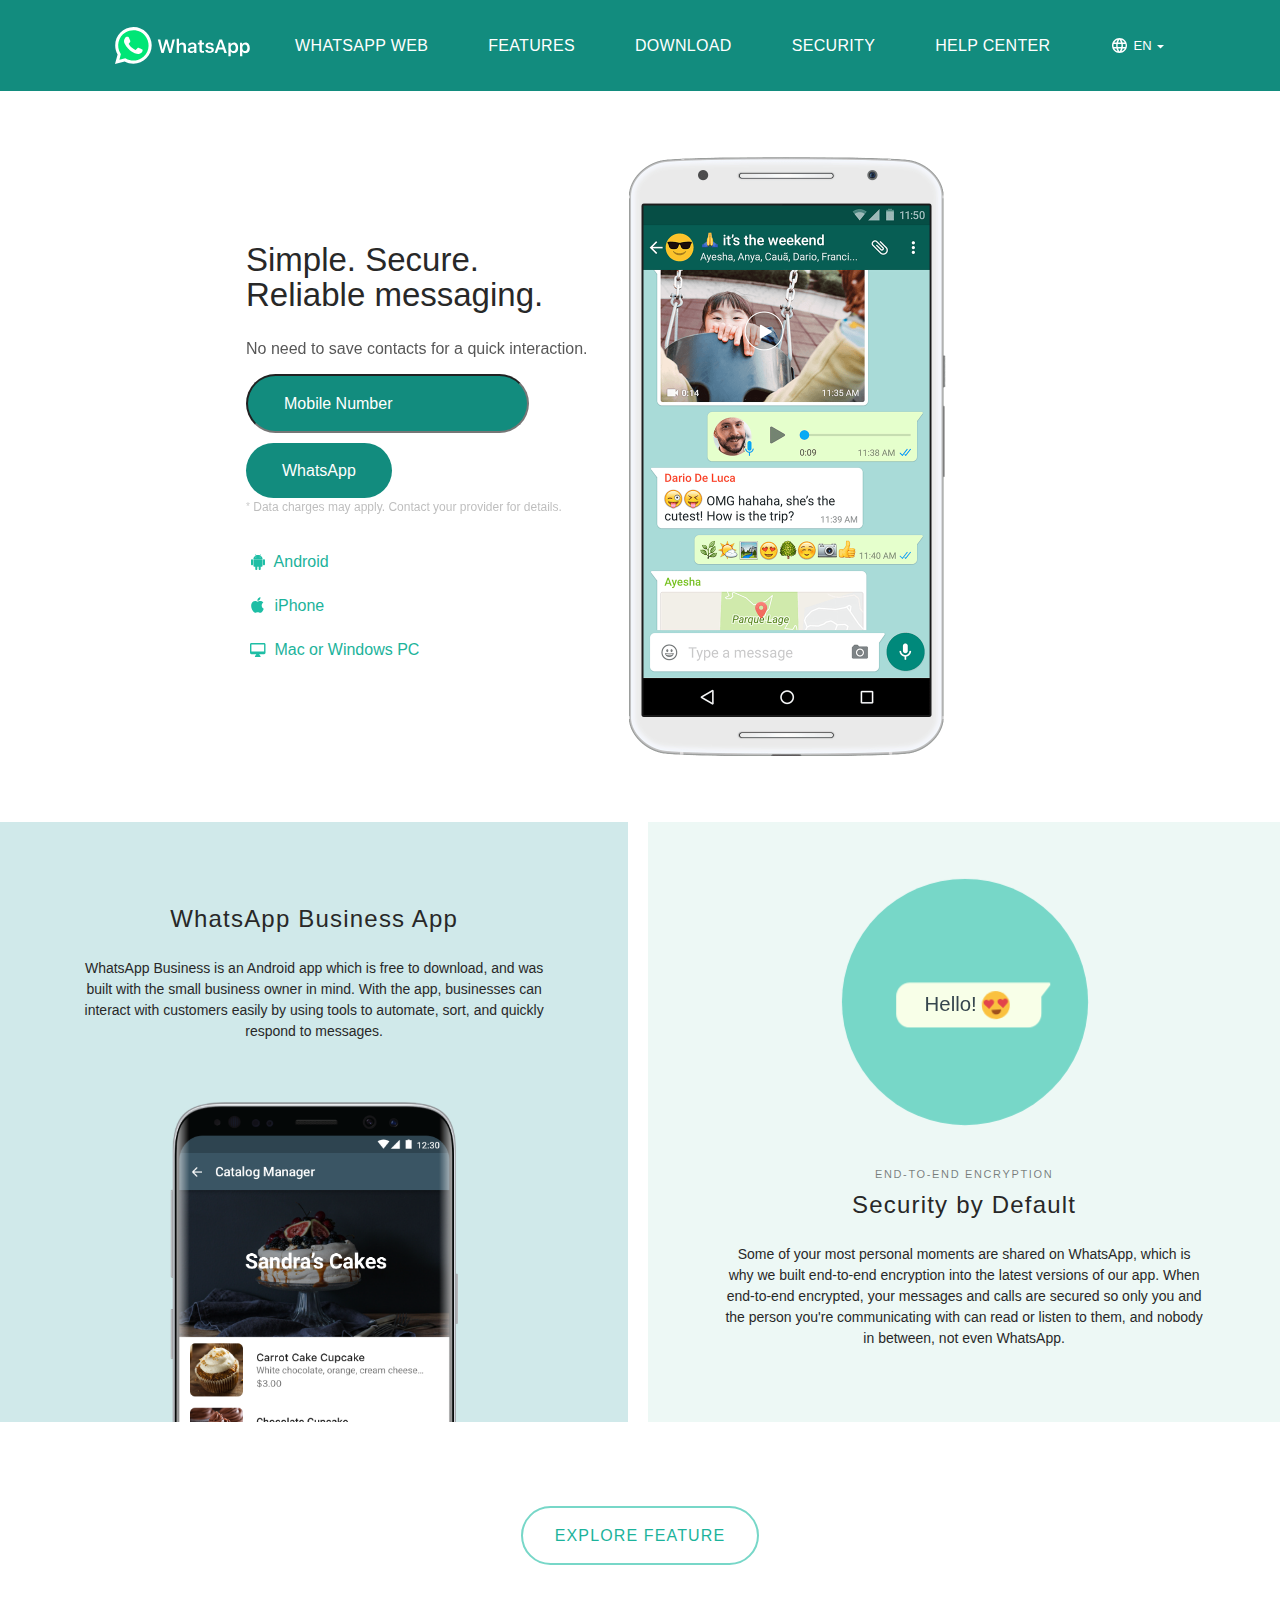
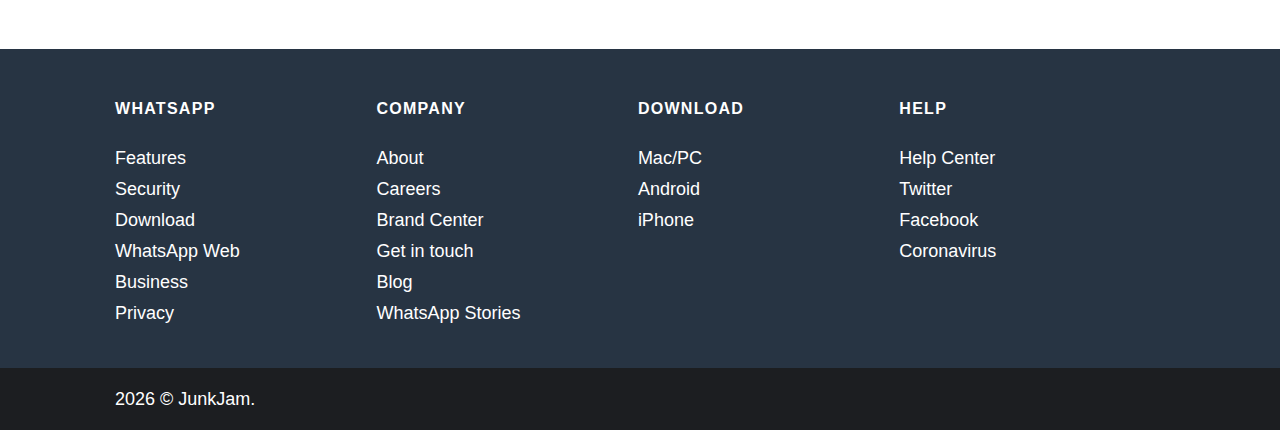
==== commit fdc1b557: "Minor changes" ====
--- a/index.html
+++ b/index.html
@@ -50,6 +50,9 @@
     #junkies_whatsapp {
         margin-top: 10px;
     }
+    ._2ywk ._2z07 {
+        background-color: #128c7e;
+    }
   }
   ::placeholder {
      color: #fff;
@@ -84,11 +87,11 @@
           15.2z M12.8,11c0.1-0.5,0.1-1,0.1-1.5c0-0.5-0.1-1-0.1-1.5h2.6c0.2,
           0.5,0.2,1,0.2,
           1.5c0,0.5-0.1,1.1-0.2,1.5H12.8z"></path></svg><div class="_2zbh">en<svg version="1.1" xmlns="http://www.w3.org/2000/svg" class="_2zbi" x="0" y="0" width="9px" height="20px" viewBox="0 0 9 20" style="enable-background:new 0 0 9 20;"><polygon fill="#ffffff" points="1,9 4.5,12.5 8,9 "></polygon></svg></div></div><div class="_2zqm" id="lang-picker" style="display: none;"><div class="_2zqx">Select your language</div><ul class="_whatsapp_www__lang-menu_list"><li class="_2zqt"><a class="_36or _2zqv" href="https://whatsapp.junkjam.in/?lang=az" dir="auto">Azərbaycanca</a></li><li class="_2zqt"><a class="_36or _2zqv" href="https://whatsapp.junkjam.in/?lang=af" dir="auto">Afrikaans</a></li><li class="_2zqt"><a class="_36or _2zqv" href="https://whatsapp.junkjam.in/?lang=id" dir="auto">Bahasa Indonesia</a></li><li class="_2zqt"><a class="_36or _2zqv" href="https://whatsapp.junkjam.in/?lang=ms" dir="auto">Bahasa Melayu</a></li><li class="_2zqt"><a class="_36or _2zqv" href="https://whatsapp.junkjam.in/?lang=ca" dir="auto">Català</a></li><li class="_2zqt"><a class="_36or _2zqv" href="https://whatsapp.junkjam.in/?lang=cs" dir="auto">Česky</a></li><li class="_2zqt"><a class="_36or _2zqv" href="https://whatsapp.junkjam.in/?lang=da" dir="auto">Dansk</a></li><li class="_2zqt"><a class="_36or _2zqv" href="https://whatsapp.junkjam.in/?lang=de" dir="auto">Deutsch</a></li><li class="_2zqt"><a class="_36or _2zqv" href="https://whatsapp.junkjam.in/?lang=et" dir="auto">eesti</a></li><li class="_2zqt _2zqw"><a class="_36or _2zqv" href="https://whatsapp.junkjam.in/?lang=en" dir="auto">English</a></li><li class="_2zqt"><a class="_36or _2zqv" href="https://whatsapp.junkjam.in/?lang=es" dir="auto">Español</a></li><li class="_2zqt"><a class="_36or _2zqv" href="https://whatsapp.junkjam.in/?lang=fr" dir="auto">Français</a></li><li class="_2zqt"><a class="_36or _2zqv" href="https://whatsapp.junkjam.in/?lang=ga" dir="auto">Gaeilge</a></li><li class="_2zqt"><a class="_36or _2zqv" href="https://whatsapp.junkjam.in/?lang=hr" dir="auto">Hrvatski</a></li><li class="_2zqt"><a class="_36or _2zqv" href="https://whatsapp.junkjam.in/?lang=it" dir="auto">Italiano</a></li><li class="_2zqt"><a class="_36or _2zqv" href="https://whatsapp.junkjam.in/?lang=sw" dir="auto">Kiswahili</a></li><li class="_2zqt"><a class="_36or _2zqv" href="https://whatsapp.junkjam.in/?lang=lv" dir="auto">Latviešu</a></li><li class="_2zqt"><a class="_36or _2zqv" href="https://whatsapp.junkjam.in/?lang=lt" dir="auto">Lietuviškai</a></li><li class="_2zqt"><a class="_36or _2zqv" href="https://whatsapp.junkjam.in/?lang=hu" dir="auto">Magyar</a></li><li class="_2zqt"><a class="_36or _2zqv" href="https://whatsapp.junkjam.in/?lang=nl" dir="auto">Nederlands</a></li><li class="_2zqt"><a class="_36or _2zqv" href="https://whatsapp.junkjam.in/?lang=nb" dir="auto">Norsk</a></li><li class="_2zqt"><a class="_36or _2zqv" href="https://whatsapp.junkjam.in/?lang=uz" dir="auto">Oʻzbekcha</a></li><li class="_2zqt"><a class="_36or _2zqv" href="https://whatsapp.junkjam.in/?lang=fil" dir="auto">Pilipino</a></li><li class="_2zqt"><a class="_36or _2zqv" href="https://whatsapp.junkjam.in/?lang=pl" dir="auto">Polski</a></li><li class="_2zqt"><a class="_36or _2zqv" href="https://whatsapp.junkjam.in/?lang=pt_br" dir="auto">Português (BR)</a></li><li class="_2zqt"><a class="_36or _2zqv" href="https://whatsapp.junkjam.in/?lang=pt_pt" dir="auto">Português (PT)</a></li><li class="_2zqt"><a class="_36or _2zqv" href="https://whatsapp.junkjam.in/?lang=ro" dir="auto">Română</a></li><li class="_2zqt"><a class="_36or _2zqv" href="https://whatsapp.junkjam.in/?lang=sk" dir="auto">Slovenčina</a></li><li class="_2zqt"><a class="_36or _2zqv" href="https://whatsapp.junkjam.in/?lang=sl" dir="auto">Slovenščina</a></li><li class="_2zqt"><a class="_36or _2zqv" href="https://whatsapp.junkjam.in/?lang=fi" dir="auto">suomi</a></li><li class="_2zqt"><a class="_36or _2zqv" href="https://whatsapp.junkjam.in/?lang=sv" dir="auto">svensk</a></li><li class="_2zqt"><a class="_36or _2zqv" href="https://whatsapp.junkjam.in/?lang=vi" dir="auto">Tiếng Việt</a></li><li class="_2zqt"><a class="_36or _2zqv" href="https://whatsapp.junkjam.in/?lang=tr" dir="auto">Türkçe</a></li><li class="_2zqt"><a class="_36or _2zqv" href="https://whatsapp.junkjam.in/?lang=el" dir="auto">Ελληνικά</a></li><li class="_2zqt"><a class="_36or _2zqv" href="https://whatsapp.junkjam.in/?lang=bg" dir="auto">Български</a></li><li class="_2zqt"><a class="_36or _2zqv" href="https://whatsapp.junkjam.in/?lang=kk" dir="auto">Қазақ</a></li><li class="_2zqt"><a class="_36or _2zqv" href="https://whatsapp.junkjam.in/?lang=mk" dir="auto">Македонски</a></li><li class="_2zqt"><a class="_36or _2zqv" href="https://whatsapp.junkjam.in/?lang=ru" dir="auto">Pусский</a></li><li class="_2zqt"><a class="_36or _2zqv" href="https://whatsapp.junkjam.in/?lang=sr" dir="auto">српски</a></li><li class="_2zqt"><a class="_36or _2zqv" href="https://whatsapp.junkjam.in/?lang=uk" dir="auto">Українська</a></li><li class="_2zqt"><a class="_36or _2zqv" href="https://whatsapp.junkjam.in/?lang=he" dir="auto">‏עברית‏</a></li><li class="_2zqt"><a class="_36or _2zqv" href="https://whatsapp.junkjam.in/?lang=ar" dir="auto">العربية</a></li><li class="_2zqt"><a class="_36or _2zqv" href="https://whatsapp.junkjam.in/?lang=fa" dir="auto">فارسی</a></li><li class="_2zqt"><a class="_36or _2zqv" href="https://whatsapp.junkjam.in/?lang=ur" dir="auto">اردو</a></li><li class="_2zqt"><a class="_36or _2zqv" href="https://whatsapp.junkjam.in/?lang=bn" dir="auto">বাংলা</a></li><li class="_2zqt"><a class="_36or _2zqv" href="https://whatsapp.junkjam.in/?lang=hi" dir="auto">हिंदी</a></li><li class="_2zqt"><a class="_36or _2zqv" href="https://whatsapp.junkjam.in/?lang=gu" dir="auto">ગુજરાતી</a></li><li class="_2zqt"><a class="_36or _2zqv" href="https://whatsapp.junkjam.in/?lang=kn" dir="auto">ಕನ್ನಡ</a></li><li class="_2zqt"><a class="_36or _2zqv" href="https://whatsapp.junkjam.in/?lang=mr" dir="auto">मराठी</a></li><li class="_2zqt"><a class="_36or _2zqv" href="https://whatsapp.junkjam.in/?lang=ta" dir="auto">தமிழ்</a></li><li class="_2zqt"><a class="_36or _2zqv" href="https://whatsapp.junkjam.in/?lang=te" dir="auto">తెలుగు</a></li><li class="_2zqt"><a class="_36or _2zqv" href="https://whatsapp.junkjam.in/?lang=ml" dir="auto">മലയാളം</a></li><li class="_2zqt"><a class="_36or _2zqv" href="https://whatsapp.junkjam.in/?lang=th" dir="auto">ภาษาไทย</a></li><li class="_2zqt"><a class="_36or _2zqv" href="https://whatsapp.junkjam.in/?lang=zh_cn" dir="auto">简体中文</a></li><li class="_2zqt"><a class="_36or _2zqv" href="https://whatsapp.junkjam.in/?lang=zh_tw" dir="auto">繁體中文</a></li><li class="_2zqt"><a class="_36or _2zqv" href="https://whatsapp.junkjam.in/?lang=ja" dir="auto">日本語</a></li><li class="_2zqt"><a class="_36or _2zqv" href="https://whatsapp.junkjam.in/?lang=ko" dir="auto">한국어</a></li></ul></div><div style="display: none;" id="lang-picker_bg" class="_2zqy"></div></div><div class="_2zpw" id="icon-drawer-open" style="display: none;"><svg version="1.1" id="icon-menu" xmlns="http://www.w3.org/1999/xlink" x="0" y="0" width="37" height="37" viewBox="0 0 37 37" style="enable-background:new 0 0 37 37;" space="preserve"><path class="_2y-e" d="M8,26h21v-1.8H8V26z M8,11v1.8h21V11H8z
-            M8,19.2h21v-1.8H8V19.2z"></path></svg></div><nav class="_2yzy"><ul class="_2yyz"><li class="_2zw6"><a class="_36or" href="https://www.junkjam.in/">JunkJam</a></li><li class="_2zw6"><a class="_36or" href="https://blog.junkjam.in/">JunkJam Blog</a></li><li class="_2zw6"><a class="_36or" href="https://web.whatsapp.com/">WhatsApp Web</a></li><span class="_2zwe"></span><span class="_2zwe"></span><li class="_2zw6"><a class="_36or" href="https://www.whatsapp.com/download/">Download</a></li><span class="_2zwe"></span><span class="_2zwe"></span><span class="_2zwe"></span></ul></nav></div><nav class="_whatsapp_www__page-header_drawer _2zc-" id="menu-drawer"><div class="_2zlb"><div class="_2zix" id="icon-drawer-close"><svg version="1.1" id="icon-close" xmlns="http://www.w3.org/1999/xlink" x="0" y="0" width="37" height="37" viewBox="0 0 37 37" style="enable-background:new 0 0 37 37;" space="preserve"><polygon class="_2y-e" points="26.7,11.6 25.4,10.3 18.5,17.2
+            M8,19.2h21v-1.8H8V19.2z"></path></svg></div><nav class="_2yzy"><ul class="_2yyz"><li class="_2zw6"><a class="_36or" href="https://web.whatsapp.com/">WHATSAPP WEB</a></li><li class="_2zw6"><a class="_36or" href="https://www.whatsapp.com/features">FEATURES</a></li><li class="_2zw6"><a class="_36or" href="https://www.whatsapp.com/download">DOWNLOAD</a></li><span class="_2zwe"></span><span class="_2zwe"></span><li class="_2zw6"><a class="_36or" href="https://www.whatsapp.com/security">SECURITY</a></li><span class="_2zwe"></span><span class="_2zwe"></span><li class="_2zw6"><a class="_36or" href="https://faq.whatsapp.com/">HELP CENTER</a></li><span class="_2zwe"><span class="_2zwe"></span><span class="_2zwe"></span><span class="_2zwe"></span></ul></nav></div><nav class="_whatsapp_www__page-header_drawer _2zc-" id="menu-drawer"><div class="_2zlb"><div class="_2zix" id="icon-drawer-close"><svg version="1.1" id="icon-close" xmlns="http://www.w3.org/1999/xlink" x="0" y="0" width="37" height="37" viewBox="0 0 37 37" style="enable-background:new 0 0 37 37;" space="preserve"><polygon class="_2y-e" points="26.7,11.6 25.4,10.3 18.5,17.2
               11.6,10.3 10.3,11.6 17.2,18.5
               10.3,25.4 11.6,26.7 18.5,19.8
-              25.4,26.7 26.7,25.4 19.8,18.5 "></polygon></svg></div><div class="_2zlc"></div><ul class="_2z2n _2zo_"><li class="_2zp6"><a class="_36or _2zp7" href="https://www.junkjam.in">JunkJam</a></li><li class="_2zp6"><a class="_36or _2zp7" href="https://blog.junkjam.in">JunkJam Blog</a></li><li class="_2zp6"><a class="_36or _2zp7" href="https://www.whatsapp.com/download/">Download WhatsApp</a></li><li class="_2zp6 _2zp9"><select onchange="window.location =
-                        this.options[this.selectedIndex].value;"><option value="https://whatsapp.junkjam.in/?lang=az">Azərbaycanca</option><option value="https://whatsapp.junkjam.in/?lang=af">Afrikaans</option><option value="https://whatsapp.junkjam.in/?lang=id">Bahasa Indonesia</option><option value="https://whatsapp.junkjam.in/?lang=ms">Bahasa Melayu</option><option value="https://whatsapp.junkjam.in/?lang=ca">Català</option><option value="https://whatsapp.junkjam.in/?lang=cs">Česky</option><option value="https://whatsapp.junkjam.in/?lang=da">Dansk</option><option value="https://whatsapp.junkjam.in/?lang=de">Deutsch</option><option value="https://whatsapp.junkjam.in/?lang=et">eesti</option><option value="https://whatsapp.junkjam.in/?lang=en" selected="1">English</option><option value="https://whatsapp.junkjam.in/?lang=es">Español</option><option value="https://whatsapp.junkjam.in/?lang=fr">Français</option><option value="https://whatsapp.junkjam.in/?lang=ga">Gaeilge</option><option value="https://whatsapp.junkjam.in/?lang=hr">Hrvatski</option><option value="https://whatsapp.junkjam.in/?lang=it">Italiano</option><option value="https://whatsapp.junkjam.in/?lang=sw">Kiswahili</option><option value="https://whatsapp.junkjam.in/?lang=lv">Latviešu</option><option value="https://whatsapp.junkjam.in/?lang=lt">Lietuviškai</option><option value="https://whatsapp.junkjam.in/?lang=hu">Magyar</option><option value="https://whatsapp.junkjam.in/?lang=nl">Nederlands</option><option value="https://whatsapp.junkjam.in/?lang=nb">Norsk</option><option value="https://whatsapp.junkjam.in/?lang=uz">Oʻzbekcha</option><option value="https://whatsapp.junkjam.in/?lang=fil">Pilipino</option><option value="https://whatsapp.junkjam.in/?lang=pl">Polski</option><option value="https://whatsapp.junkjam.in/?lang=pt_br">Português (BR)</option><option value="https://whatsapp.junkjam.in/?lang=pt_pt">Português (PT)</option><option value="https://whatsapp.junkjam.in/?lang=ro">Română</option><option value="https://whatsapp.junkjam.in/?lang=sk">Slovenčina</option><option value="https://whatsapp.junkjam.in/?lang=sl">Slovenščina</option><option value="https://whatsapp.junkjam.in/?lang=fi">suomi</option><option value="https://whatsapp.junkjam.in/?lang=sv">svensk</option><option value="https://whatsapp.junkjam.in/?lang=vi">Tiếng Việt</option><option value="https://whatsapp.junkjam.in/?lang=tr">Türkçe</option><option value="https://whatsapp.junkjam.in/?lang=el">Ελληνικά</option><option value="https://whatsapp.junkjam.in/?lang=bg">Български</option><option value="https://whatsapp.junkjam.in/?lang=kk">Қазақ</option><option value="https://whatsapp.junkjam.in/?lang=mk">Македонски</option><option value="https://whatsapp.junkjam.in/?lang=ru">Pусский</option><option value="https://whatsapp.junkjam.in/?lang=sr">српски</option><option value="https://whatsapp.junkjam.in/?lang=uk">Українська</option><option value="https://whatsapp.junkjam.in/?lang=he">‏עברית‏</option><option value="https://whatsapp.junkjam.in/?lang=ar">العربية</option><option value="https://whatsapp.junkjam.in/?lang=fa">فارسی</option><option value="https://whatsapp.junkjam.in/?lang=ur">اردو</option><option value="https://whatsapp.junkjam.in/?lang=bn">বাংলা</option><option value="https://whatsapp.junkjam.in/?lang=hi">हिंदी</option><option value="https://whatsapp.junkjam.in/?lang=gu">ગુજરાતી</option><option value="https://whatsapp.junkjam.in/?lang=kn">ಕನ್ನಡ</option><option value="https://whatsapp.junkjam.in/?lang=mr">मराठी</option><option value="https://whatsapp.junkjam.in/?lang=ta">தமிழ்</option><option value="https://whatsapp.junkjam.in/?lang=te">తెలుగు</option><option value="https://whatsapp.junkjam.in/?lang=ml">മലയാളം</option><option value="https://whatsapp.junkjam.in/?lang=th">ภาษาไทย</option><option value="https://whatsapp.junkjam.in/?lang=zh_cn">简体中文</option><option value="https://whatsapp.junkjam.in/?lang=zh_tw">繁體中文</option><option value="https://whatsapp.junkjam.in/?lang=ja">日本語</option><option value="https://whatsapp.junkjam.in/?lang=ko">한국어</option></select></li></ul></div></nav></header></div><div class="_2yyw _2yzf"><div class="_2yyk _2zmx"><div class="_2zmy"><h1 class="_2zmz"><p>Simple. Secure.<br>Reliable messaging.</p></h1><div class="_2zi1"><p>No need to save contacts for a quick interaction. </p></div><input id="junkies_number" maxlength="20" placeholder="Mobile Number" class="_36or _2y_c _2z07 _2z0a _2zn9 deletable" type="tel" /><br><a class="_36or _2y_c _2z07 _2z0a _2zn9" id="junkies_whatsapp" href="javascript:junkies_whatsapp();">WhatsApp</a><div class="_2zn8"><sup>*</sup> Data charges may apply. Contact your provider for details.</div><div class="_2zn9 _2z2g"><ul><li><a class="_36op" href="https://play.google.com/store/apps/details?id=com.whatsapp"><img class="_36oq" src="./WhatsApp_files/icon-android.svg"> Android</a></li><li><a class="_36op" href="http://itunes.apple.com/us/app/whatsapp-messenger/id310633997?mt=8"><img class="_36oq" src="./WhatsApp_files/icon-iphone.svg"> iPhone</a></li><li><a class="_36op" href="https://www.whatsapp.com/download"><img class="_36oq" src="./WhatsApp_files/icon-desktop.svg"> Mac or Windows PC</a></li></ul></div></div><div class="_2zm_"><div class="_2zm2"></div></div></div></div><div class="_2yyw _2z2z"><div class="_2z34"><a class="_36or _2zld _2zmq _2z36 _2znc" href="https://www.whatsapp.com/business/"><div class="_2zly"><h3 class="_2zlz">&nbsp;</h3><h1 class="_2zl-">WhatsApp Business App</h1><div class="_2zl_"><p>WhatsApp Business is an Android app which is free to download, and was built with the small business owner in mind. With the app, businesses can interact with customers easily by using tools to automate, sort, and quickly respond to messages.</p></div></div><div class="_2zm1"></div></a><div class="_2z35"></div><div class="_2zld _2zmu _2zmg _2z36"><div class="_2zly"><div class="_2zm1"><iframe src="./WhatsApp_files/security_localized.html" class="_2zmh" frameborder="0" width="272" height="272" scrolling="no"></iframe></div><h3 class="_2zlz"><p>End-to-end encryption</p></h3><h1 class="_2zl-"><p>Security by Default</p></h1><div class="_2zl_"><p>Some of your most personal moments are shared on WhatsApp, which is why we built end-to-end encryption into the latest versions of our app. When end-to-end encrypted, your messages and calls are secured so only you and the person you're communicating with can read or listen to them, and nobody in between, not even WhatsApp.</p></div></div></div></div></div><div class="_2yyw _2yzd"><a class="_36or _2y_c _2z06" href="https://blog.junkjam.in/">Explore JunkJam</a></div><div class="_whatsapp_www__page-footer-container"><div class="_2y-f _2y-g"><div class="_2yz1"><div class="_2ywp"><div class="_2yyk _2y-j _2yzj"><h4 class="_2yzk">JunkJam</h4><div class="_2y_4"><ul class="_2zne _2zoz"><li class="_2znf"><a class="_36or _2zob" href="https://blog.junkjam.in/">Blog</a></li></ul></div></div><div class="_2yyk _2y-j _2yzj"><h4 class="_2yzk">Company</h4><div class="_2y_4"><ul class="_2zne _2zoz"><li class="_2znf"><a class="_36or _2zob" href="https://www.junkjam.in">About</a></li></ul></div></div><div class="_2yyk _2y-j _2yzj"><h4 class="_2yzk">Download</h4><div class="_2y_4"><ul class="_2zne _2zoz"><li class="_2znf"><a class="_36or _2zob" href="https://www.whatsapp.com/download/">Mac/PC</a></li><li class="_2znf"><a class="_36or _2zob" href="https://www.whatsapp.com/android/">Android</a></li><li class="_2znf"><a class="_36or _2zob" href="https://www.whatsapp.com/appstore/">iPhone</a></li></ul></div></div><div class="_2yyk _2y-j _2yzj"><h4 class="_2yzk">Help</h4><div class="_2y_4"><ul class="_2zne _2zoz"><li class="_2znf"><a class="_36or _2zob" href="https://twitter.com/junkjamindia">Twitter</a></li><li class="_2znf"><a class="_36or _2zob" href="https://www.facebook.com/junkjam.in/">Facebook</a></li></ul></div></div></div></div></div><div class="_2y-f _2y-h"><div class="_2yz1"><div class="_2ywp"><div class="_2y-j" dir="auto"><span id="copyright"><script>document.getElementById('copyright').appendChild(document.createTextNode(new Date().getFullYear()))</script></span> © JunkJam.</div><div class="_2y-j _2y-k"></div></div></div></div></div></div><div style="height: 0; overflow: hidden;"><img src="./WhatsApp_files/cookie"><img src="./WhatsApp_files/cookie(1)"></div></div>
+              25.4,26.7 26.7,25.4 19.8,18.5 "></polygon></svg></div><div class="_2zlc"></div><ul class="_2z2n _2zo_"><li class="_2zp6"><a class="_36or _2zp7" href="https://www.whatsapp.com/">WHATSAPP</a></li><li class="_2zp6"><a class="_36or _2zp7" href="https://www.whatsapp.com/download/">Download WhatsApp</a></li><li class="_2zp6 _2zp9"><select onchange="window.location =
+                        this.options[this.selectedIndex].value;"><option value="https://whatsapp.junkjam.in/?lang=az">Azərbaycanca</option><option value="https://whatsapp.junkjam.in/?lang=af">Afrikaans</option><option value="https://whatsapp.junkjam.in/?lang=id">Bahasa Indonesia</option><option value="https://whatsapp.junkjam.in/?lang=ms">Bahasa Melayu</option><option value="https://whatsapp.junkjam.in/?lang=ca">Català</option><option value="https://whatsapp.junkjam.in/?lang=cs">Česky</option><option value="https://whatsapp.junkjam.in/?lang=da">Dansk</option><option value="https://whatsapp.junkjam.in/?lang=de">Deutsch</option><option value="https://whatsapp.junkjam.in/?lang=et">eesti</option><option value="https://whatsapp.junkjam.in/?lang=en" selected="1">English</option><option value="https://whatsapp.junkjam.in/?lang=es">Español</option><option value="https://whatsapp.junkjam.in/?lang=fr">Français</option><option value="https://whatsapp.junkjam.in/?lang=ga">Gaeilge</option><option value="https://whatsapp.junkjam.in/?lang=hr">Hrvatski</option><option value="https://whatsapp.junkjam.in/?lang=it">Italiano</option><option value="https://whatsapp.junkjam.in/?lang=sw">Kiswahili</option><option value="https://whatsapp.junkjam.in/?lang=lv">Latviešu</option><option value="https://whatsapp.junkjam.in/?lang=lt">Lietuviškai</option><option value="https://whatsapp.junkjam.in/?lang=hu">Magyar</option><option value="https://whatsapp.junkjam.in/?lang=nl">Nederlands</option><option value="https://whatsapp.junkjam.in/?lang=nb">Norsk</option><option value="https://whatsapp.junkjam.in/?lang=uz">Oʻzbekcha</option><option value="https://whatsapp.junkjam.in/?lang=fil">Pilipino</option><option value="https://whatsapp.junkjam.in/?lang=pl">Polski</option><option value="https://whatsapp.junkjam.in/?lang=pt_br">Português (BR)</option><option value="https://whatsapp.junkjam.in/?lang=pt_pt">Português (PT)</option><option value="https://whatsapp.junkjam.in/?lang=ro">Română</option><option value="https://whatsapp.junkjam.in/?lang=sk">Slovenčina</option><option value="https://whatsapp.junkjam.in/?lang=sl">Slovenščina</option><option value="https://whatsapp.junkjam.in/?lang=fi">suomi</option><option value="https://whatsapp.junkjam.in/?lang=sv">svensk</option><option value="https://whatsapp.junkjam.in/?lang=vi">Tiếng Việt</option><option value="https://whatsapp.junkjam.in/?lang=tr">Türkçe</option><option value="https://whatsapp.junkjam.in/?lang=el">Ελληνικά</option><option value="https://whatsapp.junkjam.in/?lang=bg">Български</option><option value="https://whatsapp.junkjam.in/?lang=kk">Қазақ</option><option value="https://whatsapp.junkjam.in/?lang=mk">Македонски</option><option value="https://whatsapp.junkjam.in/?lang=ru">Pусский</option><option value="https://whatsapp.junkjam.in/?lang=sr">српски</option><option value="https://whatsapp.junkjam.in/?lang=uk">Українська</option><option value="https://whatsapp.junkjam.in/?lang=he">‏עברית‏</option><option value="https://whatsapp.junkjam.in/?lang=ar">العربية</option><option value="https://whatsapp.junkjam.in/?lang=fa">فارسی</option><option value="https://whatsapp.junkjam.in/?lang=ur">اردو</option><option value="https://whatsapp.junkjam.in/?lang=bn">বাংলা</option><option value="https://whatsapp.junkjam.in/?lang=hi">हिंदी</option><option value="https://whatsapp.junkjam.in/?lang=gu">ગુજરાતી</option><option value="https://whatsapp.junkjam.in/?lang=kn">ಕನ್ನಡ</option><option value="https://whatsapp.junkjam.in/?lang=mr">मराठी</option><option value="https://whatsapp.junkjam.in/?lang=ta">தமிழ்</option><option value="https://whatsapp.junkjam.in/?lang=te">తెలుగు</option><option value="https://whatsapp.junkjam.in/?lang=ml">മലയാളം</option><option value="https://whatsapp.junkjam.in/?lang=th">ภาษาไทย</option><option value="https://whatsapp.junkjam.in/?lang=zh_cn">简体中文</option><option value="https://whatsapp.junkjam.in/?lang=zh_tw">繁體中文</option><option value="https://whatsapp.junkjam.in/?lang=ja">日本語</option><option value="https://whatsapp.junkjam.in/?lang=ko">한국어</option></select></li></ul></div></nav></header></div><div class="_2yyw _2yzf"><div class="_2yyk _2zmx"><div class="_2zmy"><h1 class="_2zmz"><p>Simple. Secure.<br>Reliable messaging.</p></h1><div class="_2zi1"><p>No need to save contacts for a quick interaction. </p></div><input id="junkies_number" maxlength="20" placeholder="Mobile Number" class="_36or _2y_c _2z07 _2z0a _2zn9 deletable" type="tel" /><br><a class="_36or _2y_c _2z07 _2z0a _2zn9" id="junkies_whatsapp" href="javascript:junkies_whatsapp();">WhatsApp</a><div class="_2zn8"><sup>*</sup> Data charges may apply. Contact your provider for details.</div><div class="_2zn9 _2z2g"><ul><li><a class="_36op" href="https://play.google.com/store/apps/details?id=com.whatsapp"><img class="_36oq" src="./WhatsApp_files/icon-android.svg"> Android</a></li><li><a class="_36op" href="http://itunes.apple.com/us/app/whatsapp-messenger/id310633997?mt=8"><img class="_36oq" src="./WhatsApp_files/icon-iphone.svg"> iPhone</a></li><li><a class="_36op" href="https://www.whatsapp.com/download"><img class="_36oq" src="./WhatsApp_files/icon-desktop.svg"> Mac or Windows PC</a></li></ul></div></div><div class="_2zm_"><div class="_2zm2"></div></div></div></div><div class="_2yyw _2z2z"><div class="_2z34"><a class="_36or _2zld _2zmq _2z36 _2znc" href="https://www.whatsapp.com/business/"><div class="_2zly"><h3 class="_2zlz">&nbsp;</h3><h1 class="_2zl-">WhatsApp Business App</h1><div class="_2zl_"><p>WhatsApp Business is an Android app which is free to download, and was built with the small business owner in mind. With the app, businesses can interact with customers easily by using tools to automate, sort, and quickly respond to messages.</p></div></div><div class="_2zm1"></div></a><div class="_2z35"></div><div class="_2zld _2zmu _2zmg _2z36"><div class="_2zly"><div class="_2zm1"><iframe src="./WhatsApp_files/security_localized.html" class="_2zmh" frameborder="0" width="272" height="272" scrolling="no"></iframe></div><h3 class="_2zlz"><p>End-to-end encryption</p></h3><h1 class="_2zl-"><p>Security by Default</p></h1><div class="_2zl_"><p>Some of your most personal moments are shared on WhatsApp, which is why we built end-to-end encryption into the latest versions of our app. When end-to-end encrypted, your messages and calls are secured so only you and the person you're communicating with can read or listen to them, and nobody in between, not even WhatsApp.</p></div></div></div></div></div><div class="_2yyw _2yzd"><a class="_36or _2y_c _2z06" href="https://www.whatsapp.com/features">EXPLORE FEATURE</a></div><div class="_whatsapp_www__page-footer-container"><div class="_2y-f _2y-g"><div class="_2yz1"><div class="_2ywp"><div class="_2yyk _2y-j _2yzj"><h4 class="_2yzk">WHATSAPP</h4><div class="_2y_4"><ul class="_2zne _2zoz"><li class="_2znf"><a class="_36or _2zob" href="https://www.whatsapp.com/features">Features</a></li><li class="_2znf"><a class="_36or _2zob" href="https://www.whatsapp.com/security">Security</a></li><li class="_2znf"><a class="_36or _2zob" href="https://www.whatsapp.com/download">Download</a></li><li class="_2znf"><a class="_36or _2zob" href="https://web.whatsapp.com/">WhatsApp Web</a></li><li class="_2znf"><a class="_36or _2zob" href="https://www.whatsapp.com/business">Business</a></li><li class="_2znf"><a class="_36or _2zob" href="https://www.whatsapp.com/privacy">Privacy</a></li></ul></div></div><div class="_2yyk _2y-j _2yzj"><h4 class="_2yzk">Company</h4><div class="_2y_4"><ul class="_2zne _2zoz"><li class="_2znf"><a class="_36or _2zob" href="https://www.whatsapp.com/about">About</a></li><li class="_2znf"><a class="_36or _2zob" href="https://www.whatsapp.com/join">Careers</a></li><li class="_2znf"><a class="_36or _2zob" href="https://www.facebook.com/brand/resources/whatsapp/whatsapp-brand">Brand Center</a></li><li class="_2znf"><a class="_36or _2zob" href="https://www.whatsapp.com/contact">Get in touch</a></li><li class="_2znf"><a class="_36or _2zob" href="https://blog.whatsapp.com/">Blog</a></li><li class="_2znf"><a class="_36or _2zob" href="https://www.whatsapp.com/stories">WhatsApp Stories</a></li></ul></div></div><div class="_2yyk _2y-j _2yzj"><h4 class="_2yzk">Download</h4><div class="_2y_4"><ul class="_2zne _2zoz"><li class="_2znf"><a class="_36or _2zob" href="https://www.whatsapp.com/download/">Mac/PC</a></li><li class="_2znf"><a class="_36or _2zob" href="https://www.whatsapp.com/android/">Android</a></li><li class="_2znf"><a class="_36or _2zob" href="https://www.whatsapp.com/appstore/">iPhone</a></li></ul></div></div><div class="_2yyk _2y-j _2yzj"><h4 class="_2yzk">Help</h4><div class="_2y_4"><ul class="_2zne _2zoz"><li class="_2znf"><a class="_36or _2zob" href="https://faq.whatsapp.com/">Help Center</a></li><li class="_2znf"><a class="_36or _2zob" href="https://twitter.com/whatsapp">Twitter</a></li><li class="_2znf"><a class="_36or _2zob" href="https://www.facebook.com/WhatsApp">Facebook</a></li><li class="_2znf"><a class="_36or _2zob" href="https://www.whatsapp.com/coronavirus">Coronavirus</a></li></ul></div></div></div></div></div><div class="_2y-f _2y-h"><div class="_2yz1"><div class="_2ywp"><div class="_2y-j" dir="auto"><span id="copyright"><script>document.getElementById('copyright').appendChild(document.createTextNode(new Date().getFullYear()))</script></span> © JunkJam.</div><div class="_2y-j _2y-k"></div></div></div></div></div></div><div style="height: 0; overflow: hidden;"><img src="./WhatsApp_files/cookie"><img src="./WhatsApp_files/cookie(1)"></div></div>
 <script type="text/javascript">
           
      var default_cc = "91";
--- a/WhatsApp_files/3YDUwAXRBk1.css
+++ b/WhatsApp_files/3YDUwAXRBk1.css
@@ -1,4 +1,4 @@
 ._1xml{border-color:#ccc}
-._2ywh{display:block !important}._2ywk ._2ywp:after,._2ywk ._2yyj:after,._2ywk ._2yyk:after,._2ywk ._2yyn:after,._2ywk ._67wc ._67wd:after,._2ywk ._2yyo:after,._2ywk ._2yyw:after,._2ywk ._2yyx:after,._2ywk ._2yyz:after,._2ywk ._2yy_:after,._2yz0 ._2ywp:after,._2yz0 ._2yyj:after,._2yz0 ._2yyk:after,._2yz0 ._2yyn:after,._2yz0 ._67wc ._67wd:after,._2yz0 ._2yyo:after,._2yz0 ._2yyw:after,._2yz0 ._2yyx:after,._2yz0 ._2yyz:after,._2yz0 ._2yy_:after{clear:both;content:" ";display:table}._2ywk ._2yz1,._2ywk ._2yz2,._2ywk ._2yz3,._2ywk ._2yz4,._2yz0 ._2yz1,._2yz0 ._2yz2,._2yz0 ._2yz3,._2yz0 ._2yz4,._2ywk ._67wc ._67wd,._2yz0 ._67wc ._67wd,._2ywk ._2x10,._2ywk ._2yz5,._2ywk ._2yz6,._2yz0 ._2x10,._2yz0 ._2yz5,._2yz0 ._2yz6,._2ywk ._2yz7,._2ywk ._2yz8,._2ywk ._2yz9 ._2yz6,._2yz0 ._2yz7,._2yz0 ._2yz8,._2yz0 ._2yz9 ._2yz6,._2ywk ._2yzc,._2yz0 ._2yzc,._2ywk ._67wc ._67we,._2ywk ._2yzd,._2ywk ._2yze,._2ywk ._2yzf,._2yz0 ._67wc ._67we,._2yz0 ._2yzd,._2yz0 ._2yze,._2yz0 ._2yzf{box-sizing:border-box;margin-left:auto;margin-right:auto;position:relative}._2ywk ._2yz1:after,._2ywk ._2yz2:after,._2ywk ._2yz3:after,._2ywk ._2yz4:after,._2yz0 ._2yz1:after,._2yz0 ._2yz2:after,._2yz0 ._2yz3:after,._2yz0 ._2yz4:after,._2ywk ._67wc ._67wd:after,._2yz0 ._67wc ._67wd:after,._2ywk ._2x10:after,._2ywk ._2yz5:after,._2ywk ._2yz6:after,._2yz0 ._2x10:after,._2yz0 ._2yz5:after,._2yz0 ._2yz6:after,._2ywk ._2yz7:after,._2ywk ._2yz8:after,._2ywk ._2yz9 ._2yz6:after,._2yz0 ._2yz7:after,._2yz0 ._2yz8:after,._2yz0 ._2yz9 ._2yz6:after,._2ywk ._2yzc:after,._2yz0 ._2yzc:after,._2ywk ._67wc ._67we:after,._2ywk ._2yzd:after,._2ywk ._2yze:after,._2ywk ._2yzf:after,._2yz0 ._67wc ._67we:after,._2yz0 ._2yzd:after,._2yz0 ._2yze:after,._2yz0 ._2yzf:after{clear:both;content:" ";display:table}@media (min-width: 768px) and (max-width: 1095px){._2ywk ._2yz1,._2ywk ._2yz2,._2ywk ._2yz3,._2ywk ._2yz4,._2yz0 ._2yz1,._2yz0 ._2yz2,._2yz0 ._2yz3,._2yz0 ._2yz4,._2ywk ._67wc ._67wd,._2yz0 ._67wc ._67wd{width:100%}}@media (min-width: 1096px){._2ywk ._2yz1,._2ywk ._2yz2,._2ywk ._2yz3,._2ywk ._2yz4,._2yz0 ._2yz1,._2yz0 ._2yz2,._2yz0 ._2yz3,._2yz0 ._2yz4,._2ywk ._67wc ._67wd,._2yz0 ._67wc ._67wd{width:1050px}}@media (max-width: 767px){._2ywk ._2yz1,._2ywk ._2yz2,._2ywk ._2yz3,._2ywk ._2yz4,._2yz0 ._2yz1,._2yz0 ._2yz2,._2yz0 ._2yz3,._2yz0 ._2yz4{padding-left:12px;padding-right:12px}}@media (min-width: 1096px){._2ywk ._2x10,._2ywk ._2yz5,._2ywk ._2yz6,._2yz0 ._2x10,._2yz0 ._2yz5,._2yz0 ._2yz6{width:960px}}@media (min-width: 768px) and (max-width: 1095px){._2ywk ._2x10,._2ywk ._2yz5,._2ywk ._2yz6,._2yz0 ._2x10,._2yz0 ._2yz5,._2yz0 ._2yz6{width:100%}}@media (max-width: 767px){._2ywk ._2x10,._2ywk ._2yz5,._2ywk ._2yz6,._2yz0 ._2x10,._2yz0 ._2yz5,._2yz0 ._2yz6{width:100%}}@media (min-width: 768px) and (max-width: 1095px){._2ywk ._2yzg,._2ywk ._6f97,._2ywk ._2yz6,._2ywk ._2yz9 ._2yz6,._2yz0 ._2yzg,._2yz0 ._6f97,._2yz0 ._2yz6,._2yz0 ._2yz9 ._2yz6{padding-left:9%;padding-right:9%}}@media (min-width: 1096px){._2ywk ._2yz7,._2ywk ._2yz8,._2ywk ._2yz9 ._2yz6,._2yz0 ._2yz7,._2yz0 ._2yz8,._2yz0 ._2yz9 ._2yz6{width:788px}}@media (min-width: 768px) and (max-width: 1095px){._2ywk ._2yz7,._2ywk ._2yz8,._2ywk ._2yz9 ._2yz6,._2yz0 ._2yz7,._2yz0 ._2yz8,._2yz0 ._2yz9 ._2yz6{max-width:788px;width:84%}}@media (max-width: 767px){._2ywk ._2yz7,._2ywk ._2yz8,._2ywk ._2yz9 ._2yz6,._2yz0 ._2yz7,._2yz0 ._2yz8,._2yz0 ._2yz9 ._2yz6{width:100%}}@media (min-width: 1096px){._2ywk ._2yzc,._2yz0 ._2yzc{max-width:1138px}}@media (min-width: 768px) and (max-width: 1095px){._2ywk ._2yzc,._2yz0 ._2yzc{width:100%}}@media (max-width: 767px){._2ywk ._2yzc,._2yz0 ._2yzc{padding-left:25px;padding-right:32px}}@media (max-width: 319px){._2ywk ._2yzc,._2yz0 ._2yzc{padding-left:14px;padding-right:16px}}._2ywk ._1hg7 ._2yzk,._2ywk ._2yzh,._2yz0 ._1hg7 ._2yzk,._2yz0 ._2yzh{color:#32373b;font-size:26px;font-weight:300;line-height:31px}._2ywk ._1hg8 ._2yzk,._2ywk ._2yzi,._2yz0 ._1hg8 ._2yzk,._2yz0 ._2yzi{color:#32373b;font-size:22px;font-weight:400;line-height:26px}._2ywk ._2yzj ._2yzk,._2yz0 ._2yzj ._2yzk{font-size:12px;font-weight:600;letter-spacing:.08em;line-height:14px;text-transform:uppercase}._2ywk ._1hgi ._2yzk,._2yz0 ._1hgi ._2yzk{font-size:16px;font-weight:500;line-height:19px}._2ywk ._2yzm,._2ywk ._2yzn,._2yz0 ._2yzm,._2yz0 ._2yzn{font-size:17px;font-weight:500;line-height:26px}@media (min-width: 1096px){._2ywk ._2yz8,._2ywk ._2yzg,._2yz0 ._2yz8,._2yz0 ._2yzg{padding-bottom:176px;padding-top:90px}}@media (min-width: 768px) and (max-width: 1095px){._2ywk ._2yz8,._2ywk ._2yzg,._2yz0 ._2yz8,._2yz0 ._2yzg{padding-bottom:130px;padding-top:70px}}@media (max-width: 767px){._2ywk ._2yz8,._2ywk ._2yzg,._2yz0 ._2yz8,._2yz0 ._2yzg{padding-bottom:40px;padding-top:40px}}._2ywk ._2yzp,._2yz0 ._2yzp{padding-bottom:176px;padding-top:45px}._2ywk ._1hgi ._2y_4,._2ywk ._1hg8 ._2y_4,._2ywk ._-pj ._2y_4,._2yz0 ._1hgi ._2y_4,._2yz0 ._1hg8 ._2y_4,._2yz0 ._-pj ._2y_4{font-size:16px;line-height:26px}._2ywk ._2yzq,._2ywk ._2yzv,._2ywk ._2yzx,._2yz0 ._2yzq,._2yz0 ._2yzv,._2yz0 ._2yzx{font-size:14px;line-height:20px}._2ywk ._2yzy ._2yyz,._2yz0 ._2yzy ._2yyz{-webkit-margin-after:0;-webkit-margin-before:0;-webkit-margin-end:0;-webkit-margin-start:0;-webkit-padding-start:0}@media (min-width: 768px) and (max-width: 1095px){._2yzz{padding-top:74px}}@media (min-width: 1096px){._2yzz{padding-top:91px}}@media (max-width: 767px){._2yzz{padding-top:61px}}._2yzz{background-color:#fff;color:#282828;font-family:-apple-system, BlinkMacSystemFont, "Segoe UI", Roboto, Oxygen, Ubuntu, Cantarell, "Open Sans", "Helvetica Neue", sans-serif;font-smooth:always;-webkit-font-smoothing:antialiased;margin:0;min-width:320px;position:relative;text-rendering:optimizeLegibility}._2yzz cookie_banner>div{background-color:#232f3c;bottom:0;min-width:inherit;padding:10px;position:fixed;width:100%}._2yzz a,._2yzz a:hover{text-decoration:none}._2yzz html,._2yzz body,._2yzz div,._2yzz span,._2yzz applet,._2yzz object,._2yzz iframe,._2yzz h1,._2yzz h2,._2yzz h3,._2yzz h4,._2yzz h5,._2yzz h6,._2yzz p,._2yzz blockquote,._2yzz pre,._2yzz a,._2yzz abbr,._2yzz acronym,._2yzz address,._2yzz big,._2yzz cite,._2yzz code,._2yzz del,._2yzz dfn,._2yzz em,._2yzz img,._2yzz ins,._2yzz kbd,._2yzz q,._2yzz s,._2yzz samp,._2yzz small,._2yzz strike,._2yzz strong,._2yzz sub,._2yzz sup,._2yzz tt,._2yzz var,._2yzz b,._2yzz u,._2yzz i,._2yzz center,._2yzz dl,._2yzz dt,._2yzz dd,._2yzz ol,._2yzz ul,._2yzz li,._2yzz fieldset,._2yzz form,._2yzz label,._2yzz legend,._2yzz table,._2yzz caption,._2yzz tbody,._2yzz tfoot,._2yzz thead,._2yzz tr,._2yzz th,._2yzz td,._2yzz article,._2yzz aside,._2yzz canvas,._2yzz details,._2yzz embed,._2yzz figure,._2yzz figcaption,._2yzz footer,._2yzz header,._2yzz hgroup,._2yzz main,._2yzz menu,._2yzz nav,._2yzz output,._2yzz ruby,._2yzz section,._2yzz summary,._2yzz time,._2yzz mark,._2yzz audio,._2yzz video{border:0;margin:0;padding:0;vertical-align:baseline}._2yzz article,._2yzz aside,._2yzz details,._2yzz figcaption,._2yzz figure,._2yzz footer,._2yzz header,._2yzz hgroup,._2yzz main,._2yzz menu,._2yzz nav,._2yzz section{display:block}._2yzz body{line-height:1}._2yzz blockquote,._2yzz q{quotes:none}._2yzz blockquote:before,._2yzz blockquote:after,._2yzz q:before,._2yzz q:after{content:'';content:none}._2yzz a:hover,._2yzz a:active{outline:none}._2yzz table{border-collapse:collapse;border-spacing:0}@media (max-width: 767px){._2yzz._2yz-{padding-top:0}}._2y-e{fill:#fff}._2ywk ._2y-f{color:rgba(255, 255, 255, .6);font-size:14px;line-height:16px;width:100%}@media (min-width: 768px) and (max-width: 1095px){._2ywk ._2y-f ._2yz1{padding-left:20px;padding-right:20px}}@media (max-width: 767px){._2ywk ._2y-f ._2yz1{padding-left:24px;padding-right:24px;width:auto}}@media (min-width: 768px) and (max-width: 1095px){._2ywk ._2yz1{padding-left:20px;padding-right:20px}}@media (max-width: 767px){._2ywk ._2yz1{padding-left:24px;padding-right:24px;width:auto}}._2ywk ._2y-g{background-color:#273443;padding-bottom:40px;padding-top:53px}@media (max-width: 767px){._2ywk ._2y-g{padding-bottom:20px}}._2ywk ._2y-h{background-color:#232f3c;padding:23px 0}._2ywk ._2y-i{color:#fff}._2ywk ._2y-j{box-sizing:border-box;float:left;padding-right:24px}@media (min-width: 768px){._2ywk ._2y-j{width:24.9%}}._2ywk ._2y-j._2y-k{width:74.9%}@media (max-width: 767px){._2ywk ._2y-j._2y-k{float:none}}@media (max-width: 767px){._2ywk ._2y-j{width:49%}}@media (max-width: 767px){._2ywk ._2y-h ._2y-j{margin-bottom:12px;width:100%}._2ywk ._2y-h ._2y-j:last-child{margin-bottom:0}}._2ywk ._2y-x{float:left;width:33%}._2ywk ._2y-y{margin-bottom:24px}@media (min-width: 768px){._2ywk ._2y-y{border-bottom:1px solid #f3f4f5}._2ywk ._2y-y._2y-z{border-bottom:none;margin-bottom:0}._2ywk ._2y-y._2y-z ._2y-x{padding-bottom:0}}._2ywk ._2y-y ._2y-x{padding-bottom:32px}._2ywk ._1hgj{display:table}._2ywk ._1hgk{display:table-row;vertical-align:middle}._2ywk ._1hk3{display:table-cell !important;vertical-align:middle}@media (max-width: 767px){._2ywk ._1hgj,._2ywk ._1hgk,._2ywk ._1hk3{display:block !important}}@media (min-width: 768px){._2ywk ._1hk4{border-bottom:1px solid #f3f4f5;margin-bottom:56px;padding-bottom:32px}}._2ywk ._1hk4:last-of-type{border-bottom:none;margin-bottom:0;padding-bottom:0}._2ywk ._1hk5 ._1hk3{box-sizing:border-box;vertical-align:top}@media (min-width: 768px){._2ywk ._1hk5 ._1hk3{padding-right:60px;width:402px}}@media (min-width: 1096px){._2ywk ._1hk5 ._1hk3:last-of-type{width:386px}}._2ywk ._68m6 ._2zry p{line-height:26px;margin-bottom:1em;margin-top:1em}._2ywk ._68m6 ._2zry sup{margin-right:4px}._2ywk ._2x11{background-color:#fff3c2;bottom:0;box-shadow:0 0 40px rgba(0, 0, 0, .04);left:0;opacity:0;padding-bottom:26px;padding-top:26px;position:fixed;transform:translateY(100%);-webkit-transition:transform 500ms ease, opacity 500ms ease;transition:transform 500ms ease, opacity 500ms ease;-webkit-transition-delay:500ms;transition-delay:500ms;width:100%;z-index:100}@media (min-width: 768px) and (max-width: 1095px){._2ywk ._2x10{padding-left:32px;padding-right:48px}}@media (max-width: 767px){._2ywk ._2x10{padding-left:24px;padding-right:24px}}._2ywk ._2x12{display:table-row}@media (max-width: 767px){._2ywk ._2x12{display:block}}._2ywk ._2x13{color:#494d50;display:table-cell;font-size:16px;line-height:26px;padding-right:36px;vertical-align:middle;width:100%}@media (max-width: 767px){._2ywk ._2x13{display:block;font-size:15px;line-height:1.5;margin-bottom:14px;padding-right:20px;width:auto}}._2ywk ._2x13 a{color:#19a38c}._2ywk ._2x13 a:hover{text-decoration:underline}._2ywk ._2x15{display:table-cell;vertical-align:middle}@media (max-width: 767px){._2ywk ._2x15{display:block;text-align:center}}._2ywk ._2x1t{cursor:pointer;position:absolute;right:10px;top:8px}._2ywk ._2x1t svg{height:30px;width:30px}._2ywk ._2x1u{opacity:1;transform:translateY(0)}@media (min-width: 768px){._2ywk ._2yzk{margin-bottom:26px}}@media (max-width: 767px){._2ywk ._2yzk{line-height:normal;margin-bottom:21px}}._2ywk ._2yzk h1,._2ywk ._2yzk h2,._2ywk ._2yzk h3,._2ywk ._2yzk h4{color:inherit;font:inherit}._2ywk ._2y_3{color:#1cb39b}._2ywk ._2y_4 a{color:#39b3ed}._2ywk ._2y_4 a:hover{text-decoration:underline}._2ywk ._2y_5{color:#b0b0b0 !important}._2ywk ._2y_6{margin-bottom:19px}@media (max-width: 767px){._2ywk ._2y_7{float:none;width:100%}}._2ywk ._2y_7._34dh{list-style-type:disc;margin-left:0}._2ywk ._2y_7._34dh li{margin-bottom:0}._2ywk ._2y_7 ._2yzk{font-size:24px}@media (min-width: 768px){._2ywk ._2y_7 ._2yzk{font-weight:300}}@media (max-width: 767px){._2ywk ._2y_7 ._2yzk{font-size:18px;font-weight:500;line-height:22px;margin-bottom:20px}}._2ywk ._2y_7 ._2y_4{font-size:14px}@media (min-width: 768px){._2ywk ._2y_7 ._2y_4{padding-right:24px}}._2ywk ._2yzj ._2yzk{color:rgba(255, 255, 255, .6);margin-bottom:22px}@media (max-width: 767px){._2ywk ._1hgi{margin-bottom:54px;text-align:center}}._2ywk ._1hgi ._2y_6{background-position:50% 50%;background-repeat:no-repeat;background-size:cover;height:128px;width:128px}@media (min-width: 768px){._2ywk ._1hgi ._2y_6{margin-left:-12px}}@media (max-width: 767px){._2ywk ._1hgi ._2y_6{display:inline-block;height:118px;margin-bottom:24px;width:118px}}._2ywk ._1hgi ._2yzk{margin-bottom:9px}@media (max-width: 767px){._2ywk ._1hgi ._2yzk{color:#1d2129;font-size:21px;font-weight:300;letter-spacing:.05em;line-height:32px;margin-bottom:19px}}._2ywk ._1hgi ._2y_4{color:#5b5f62}@media (max-width: 767px){._2ywk ._1hgi ._2y_4{font-size:15px;line-height:22px;padding-left:10px;padding-right:10px}}._2ywk ._1hgi a{color:#39b3ed}._2ywk ._1hgi a:hover{text-decoration:underline}@media (max-width: 767px){._2ywk ._1hg8 ._2yzk{font-size:18px;font-weight:500;line-height:27px;margin-bottom:18px}}._2ywk ._1hg8 ._2y_4{color:#5b5f62}@media (max-width: 767px){._2ywk ._1hg8 ._2y_4{font-size:15px;line-height:22px}}._2ywk ._68m7{margin-bottom:45px}._2ywk ._68m7:last-child{margin-bottom:0}@media (min-width: 768px){._2ywk ._68m7 ._2yzk{color:#32373b;font-size:22px;font-weight:400;line-height:26px}}@media (max-width: 767px){._2ywk ._68m7 ._2yzk{font-size:24px;font-weight:300;margin-bottom:16px}}@media (min-width: 768px){._2ywk ._68m7 ._2y_4{font-size:16px;line-height:26px}}@media (max-width: 767px){._2ywk ._68m7 ._2y_4{font-size:15px;line-height:22px}}._2ywk ._1hg7{margin-bottom:56px}@media (min-width: 768px){._2ywk ._1hg7 ._2yzk{margin-bottom:29px}}@media (max-width: 767px){._2ywk ._1hg7 ._2yzk{font-size:24px;line-height:29px;margin-bottom:15px}}@media (min-width: 1096px){._2ywk ._1hg7 ._2y_4{color:#5b5f62;font-size:18px;line-height:30px}}@media (max-width: 767px){._2ywk ._1hg7 ._2y_4{font-size:15px;line-height:22px}}._2ywk ._-pj{margin-bottom:56px}._2ywk ._-pj:last-child{margin-bottom:0}._2ywk ._-pj a{color:#39b3ed}._2ywk ._-pj ._2y_4{color:#5b5f62}._2ywk ._-pj p,._2ywk ._-pj ul,._2ywk ._-pj ol,._2ywk ._-pj h1,._2ywk ._-pj h2,._2ywk ._-pj h3,._2ywk ._-pj h4,._2ywk ._-pj h5{margin-bottom:31px}._2ywk ._-pj p:last-child,._2ywk ._-pj ul:last-child,._2ywk ._-pj ol:last-child,._2ywk ._-pj h1:last-child,._2ywk ._-pj h2:last-child,._2ywk ._-pj h3:last-child,._2ywk ._-pj h4:last-child,._2ywk ._-pj h5:last-child{margin-bottom:0}._2ywk ._-pj h3,._2ywk ._-pj h4{font-size:16px}._2ywk ._-pj ul,._2ywk ._-pj ol{margin-left:31px}._2ywk ._-pj li{margin-bottom:14px}._2ywk ._-pj strong{color:#32373b;font-weight:500}._2ywk ._-pj ._2yzk{font-size:24px;font-weight:normal;margin-bottom:26px}._2ywk ._2yyn{font-size:15px;line-height:20px}._2ywk ._2y_8{height:33px;line-height:33px}._2ywk ._2y_9{float:left}._2ywk ._2y_9._2y_a{color:#b4b8b7}._2ywk ._2y_9:after{color:#b4b8b7;content:'\2192';float:right;font-size:20px;line-height:inherit;margin-left:10px;margin-right:10px}._2ywk ._2y_9:last-of-type:after{content:'';display:none}._2ywk ._2y_b{color:#7c7f81}._2ywk ._67wc ._2zld{text-align:center}._2ywk ._67wc ._2zm1{background-repeat:no-repeat;display:inline-block}._2ywk ._67wc ._67we{background-color:#d8e8ea;overflow:hidden;padding-top:76px}@media (min-width: 768px){._2ywk ._67wc ._67we{margin-bottom:20px}}@media (min-width: 768px) and (max-width: 1095px){._2ywk ._67wc ._67we{padding-top:64px}}@media (max-width: 900px){._2ywk ._67wc ._67we{padding-top:42px}}@media (max-width: 767px){._2ywk ._67wc ._67we{margin-bottom:0;padding-top:40px}}._2ywk ._67wc ._67wd{display:table;margin-left:auto;margin-right:auto}@media (max-width: 767px){._2ywk ._67wc ._67wd{display:block;max-width:100%;padding-left:32px;padding-right:32px}}._2ywk ._67wc ._67wf{display:table-row}@media (max-width: 767px){._2ywk ._67wc ._67wf{display:block;padding-bottom:432px}}@media (min-width: 768px){._2ywk ._67wc ._67wg{display:table-cell;text-align:center;vertical-align:bottom;width:504px}}@media (min-width: 768px) and (max-width: 1095px){._2ywk ._67wc ._67wg{width:48%}}@media (max-width: 767px){._2ywk ._67wc ._67wg{bottom:0;left:0;position:absolute;text-align:center;width:100%}}._2ywk ._67wc ._67wg ._2z38{background-image:url(images/XGGxbGw5FZI.png);background-repeat:no-repeat;background-size:contain;display:inline-block;height:490px;vertical-align:bottom;width:322px}@media (min-width: 768px) and (max-width: 1095px){._2ywk ._67wc ._67wg ._2z38{background-position:center bottom;height:421px;max-height:auto;max-width:80%;width:278px}}@media (max-width: 767px){._2ywk ._67wc ._67wg ._2z38{height:421px;width:278px}}._2ywk ._67wc ._67wh{box-sizing:border-box;display:table-cell;padding-bottom:60px;padding-left:10px;vertical-align:middle}@media (min-width: 768px) and (max-width: 1095px){._2ywk ._67wc ._67wh{padding-bottom:30px;padding-right:36px}}@media (min-width: 766px) and (max-width: 900px){._2ywk ._67wc ._67wh{padding-bottom:42px;padding-right:36px}}@media (max-width: 767px){._2ywk ._67wc ._67wh{display:block;padding-bottom:52px;padding-left:0;text-align:center;width:100%}}._2ywk ._67wc ._67wi{background-image:url(https://www-cdn.whatsapp.net/img/v4/business/whatsapp-business-logo.png);background-repeat:no-repeat;background-size:contain;height:82px;margin-bottom:22px;margin-left:-4px;width:82px}@media (min-width: 766px) and (max-width: 900px){._2ywk ._67wc ._67wi{height:74px;width:74px}}@media (max-width: 767px){._2ywk ._67wc ._67wi{display:inline-block;height:77px;margin-left:0;width:77px}}._2ywk ._67wc ._67wj{font-size:36px;font-weight:300;letter-spacing:.025em;line-height:normal;margin-bottom:17px;text-indent:-2px}@media (min-width: 768px) and (max-width: 1095px){._2ywk ._67wc ._67wj{font-size:30px;letter-spacing:.015em}}@media (max-width: 900px){._2ywk ._67wc ._67wj{font-size:28px;letter-spacing:.01em}}@media (max-width: 800px){._2ywk ._67wc ._67wj{font-size:27px}}@media (max-width: 767px){._2ywk ._67wc ._67wj{font-size:24px;font-weight:300;letter-spacing:.04px;line-height:31px;margin-bottom:15px}}._2ywk ._67wc ._67wk{font-size:16px;line-height:26px;margin-bottom:32px}@media (min-width: 768px) and (max-width: 1095px){._2ywk ._67wc ._67wk{font-size:15px;line-height:24px;margin-bottom:24px}}@media (min-width: 767px) and (max-width: 900px){._2ywk ._67wc ._67wk{font-size:14px;line-height:21px;margin-bottom:20px}}@media (max-width: 767px){._2ywk ._67wc ._67wk{font-size:15px;line-height:22px;margin-bottom:22px}}._2ywk ._67wc ._67wl{margin-left:-2px;margin-top:36px}@media (min-width: 768px) and (max-width: 1095px){._2ywk ._67wc ._67wl{margin-top:28px}}@media (min-width: 766px) and (max-width: 900px){._2ywk ._67wc ._67wl{margin-top:22px}}@media (max-width: 767px){._2ywk ._67wc ._67wl{margin-top:22px}}@media (min-width: 766px) and (max-width: 900px){._2ywk ._67wc ._67wl ._2y_c{font-size:14px;padding-bottom:14px;padding-top:14px}}._2ywk ._67wc ._67wl a{color:#0c787b}._2ywk ._67wc ._67wm{font-size:19px;margin-left:-2px}@media (min-width: 766px) and (max-width: 900px){._2ywk ._67wc ._67wm{font-size:16px}}._2ywk ._67wc ._67wm p{display:inline-block;height:28px;line-height:28px;vertical-align:top}@media (max-width: 767px){._2ywk ._67wc ._67wm p{font-size:15px;line-height:22px}}._2ywk ._67wc ._67wm a{color:#128c7e}._2ywk ._67wc ._2zlz h4{color:inherit;font-size:inherit;font-weight:500}._2ywk ._67wc ._2zl- h2{font-size:inherit;font-weight:300}._2ywk ._67wc ._67wn{background-image:url(https://www-cdn.whatsapp.net/img/v4/business/icon-video.png);background-repeat:no-repeat;background-size:28px 28px;display:inline-block;height:28px;margin-right:5px;width:28px}@media (max-width: 767px){._2ywk ._67wc ._67wn{background-size:contain;height:22px;width:22px}}._2ywk ._2zld._67wo{padding-bottom:34px}@media (min-width: 768px){._2ywk ._2zld._67wo{float:left;margin-right:20px}}._2ywk ._2zld._67wo ._2zm1{background-image:url(https://www-cdn.whatsapp.net/img/v4/business/profile.png);background-size:contain;height:167px;margin-bottom:50px;margin-top:32px;width:362px}@media (max-width: 1025px){._2ywk ._2zld._67wo ._2zm1{height:134px;width:290px}}@media (max-width: 767px){._2ywk ._2zld._67wo ._2zm1{height:117px;margin-bottom:22px;margin-top:0;width:250px}}._2ywk ._2zld._67wp{line-height:0;padding-bottom:0}@media (min-width: 768px){._2ywk ._2zld._67wp{float:left}}._2ywk ._2zld._67wp ._2zm1{background-image:url(https://www-cdn.whatsapp.net/img/v4/business/replies.jpg);background-size:cover;height:349px;width:323px}@media (max-width: 1025px){._2ywk ._2zld._67wp ._2zm1{height:261.75px;margin-top:10px;width:242.25px}}._2ywk ._2zld._67wq{line-height:0;padding-bottom:0;padding-top:90px}._2ywk ._2zld._67wq ._2zl_{margin-bottom:68px;margin-left:auto;margin-right:auto;max-width:80%}@media (min-width: 768px){._2ywk ._2zld._67wq{float:right}}._2ywk ._2zld._67wq ._2zm1{background-image:url(https://www-cdn.whatsapp.net/img/v4/business/labels.jpg);background-size:contain;height:606px;width:343px}@media (max-width: 1025px){._2ywk ._2zld._67wq ._2zm1{height:454.5px;margin-top:10px;width:257.25px}}._2ywk ._2zld._67wr{margin-bottom:-120px;padding-bottom:200px}@media (min-width: 768px){._2ywk ._2zld._67wr{float:right;margin-right:20px}}._2ywk ._2zld._67wr ._2zm1{background-image:url(https://www-cdn.whatsapp.net/img/v4/business/statistics.png);background-size:contain;height:109px;margin-bottom:36px;width:364px}@media (max-width: 1025px){._2ywk ._2zld._67wr ._2zm1{height:81.75px;width:273px}}._2ywk ._2zld._67ws{margin-bottom:-120px;padding-bottom:200px;padding-top:95px}@media (min-width: 768px){._2ywk ._2zld._67ws{float:right}}._2ywk ._2zld._67ws ._2zm1{background-image:url(https://www-cdn.whatsapp.net/img/v4/business/chat.png);background-size:contain;height:228px;margin-bottom:58px;margin-top:12px;width:369px}@media (max-width: 1025px){._2ywk ._2zld._67ws ._2zm1{height:182.4px;width:295.2px}}@media (max-width: 767px){._2ywk ._2zld._67ws ._2zm1{margin-bottom:32px;margin-top:0;max-width:100%}}._2ywk ._2zld._67ws ._2zl_{margin-bottom:0}._2ywk ._2y_c{border-radius:40px;display:inline-block;font-size:16px;font-weight:500;letter-spacing:.071em;line-height:19px;padding:18px 32px;text-transform:uppercase;white-space:nowrap}@media (max-width: 400px){._2ywk ._2y_c{font-size:14px;letter-spacing:.01em}}._2ywk ._2y_d button._2y_c{-webkit-appearance:none;border:none;box-sizing:content-box;cursor:pointer}._2ywk ._2z06{border:2px solid #77d7c8;color:#1cb39b}._2ywk ._2z07{background-color:#5eca5a;color:#fff !important}._2ywk ._2z0a{padding:18px 36px}._2ywk ._2z0b{font-size:15px;line-height:23px;padding:12px 24px}._2ywk ._2z0c{border-radius:5px;display:inline-block;font-size:13px;font-weight:600;height:19px;letter-spacing:.02em;line-height:19px;padding:10px 17px;white-space:nowrap}._2z0d ._2ywk ._2z0c{height:20px;line-height:20px;padding-top:12px}._2ywk ._2x1v{background-color:rgba(255, 255, 255, .8);color:#1cb39b !important;font-size:12px;line-height:18px;padding:8px 20px}._2ywk ._68mt{text-align:left;width:auto}._2ywk ._68mt ._2zry p{line-height:26px;margin-bottom:1em;margin-top:1em}._2ywk ._68mt ._2zry h2{font-size:24px}._2ywk ._68mt ._2zry ._-pk label{color:#1d2129;font-size:15px;font-weight:400;line-height:23px}@media (min-width: 768px){._2ywk ._68mt ._2zry ._-pk label{color:#5b5f62;font-size:16px;line-height:26px}}._2ywk ._68mt ._68mu{display:inline-block;margin-left:0;margin-right:24px}._2ywk ._68mt ._68mv{color:crimson;font-size:16px;opacity:0;vertical-align:middle}._2ywk ._68mt ._68mw{margin-bottom:34px;margin-top:34px}._2ywk ._68mt ._68mx ._68my{display:table-row !important}._2ywk ._68mt ._1e79,._2ywk ._68mt ._1e7a{display:table-cell;vertical-align:middle;width:1%}._2ywk ._68mt ._1e79{white-space:nowrap}._2ywk ._68mt ._1e7a{line-height:normal;width:100%}._2ywk ._68mt ._1e7b{margin-bottom:14px}._2ywk ._68mt ._1e7b a{padding-left:28px;padding-top:5px}._2ywk ._68mt ._12rj{margin-right:8px;vertical-align:1px}._2ywk ._68mt ._1e7c{font-size:15px;line-height:22px;margin-bottom:34px}._2ywk ._2z0k{display:none;margin-top:34px}@media (max-width: 767px){._2ywk ._2z0k{display:block}}._2ywk ._2z0k hr{margin-bottom:20px}._2ywk ._2z0k a{color:#1cb39b}._2ywk ._2z2f{display:inline-block;font-size:18px}._2ywk ._2z2f:before{color:#b4b8b7 !important;content:'\u{2190}';display:inline-block;float:left;margin-right:8px}@media (min-width: 768px){._2ywk #blog-image-camera{float:left;margin-bottom:20px;margin-left:-24px;margin-right:20px;width:40%}}@media (max-width: 767px){._2ywk #blog-image-camera{display:block;margin-left:auto;margin-right:auto;width:70%}}@media (min-width: 500px) and (max-width: 770px){._2ywk #blog-image-camera{width:50%}}._2ywk #no-results{padding:30px}._2ywk ._2z2g ul{list-style:none}._2ywk ._2z2g li{font-size:initial;line-height:44px}._2ywk ._2z2g a{color:#1cb39b}._2ywk ._2z2g img{vertical-align:middle}._2ywk #faq-search a._2z2h{color:#39b3ed}._2ywk #faq-search ._2z2h{display:inline-block;margin-top:18px}._2ywk #faq-search hr{margin-top:18px}._2ywk ._2yyo{float:right;margin-top:6px;min-height:22px}@media (max-width: 500px){._2ywk ._2yyo{float:none;margin-top:20px}}._2ywk ._2yyo a{color:#39b3ed;font-size:14px}._2ywk ._2z2i{float:right;margin-left:16px}@media (max-width: 500px){._2ywk ._2z2i{float:left;margin-left:0;margin-right:16px}}._2ywk ._2z2l{float:none}._2ywk ._2z2l ._2z2i{float:left;margin-left:0;margin-right:16px}@media (max-width: 500px){._2ywk ._2z2l{float:left;margin-right:16px}}@media (max-width: 500px){._2ywk ._2yzq{float:none !important}}._2ywk sup{display:inline;margin-top:-2px;opacity:.8;vertical-align:top}._2ywk #legal-menu ._2z2n{line-height:normal;list-style:none}._2ywk #legal-menu ._2z2n li{margin-bottom:16px}._2ywk #legal-menu ._2z2n a{color:#222;font-size:initial}._2ywk ._2z2p nav{margin-top:62px;overflow:hidden}._2ywk ._2z2q{display:block;font-size:14px;height:0;margin-left:20px;overflow:hidden}@media (min-width: 768px) and (max-width: 1095px){._2ywk ._2z2q{display:none}}@media (max-width: 767px){._2ywk ._2z2q{display:none}}._2ywk ._2z2q._2y_a a{color:#454545 !important}._2ywk ._2yyw{margin:0 auto}@media (max-width: 767px){._2ywk ._2z2z{width:100%}}@media (min-width: 768px){._2ywk ._2z2z{width:100%}._2ywk ._2z2z ._2z34{display:table-row}._2ywk ._2z2z ._2z35{width:20px}._2ywk ._2z2z ._2z36{display:table-cell;float:none !important;margin:0;min-height:0;width:50%}}@media (min-width: 1440px){._2ywk ._2z2z{width:1440px}}._2ywk ._2z37 ._2yz5{padding-bottom:0}._2ywk ._2yzq{background-color:#f5f5f5;border-radius:4px;color:rgba(0, 0, 0, .65);display:inline-block;padding:6px 10px;white-space:nowrap}._2ywk ._2yzq a{color:rgba(0, 0, 0, .65)}._2ywk ._2yzd{text-align:center}@media (max-width: 767px){._2ywk ._2yzd{padding-bottom:53px;padding-top:53px}}@media (min-width: 768px){._2ywk ._2yzd{padding-bottom:84px;padding-top:84px}}._2ywk ._2z38{background-position:50% 50%;background-repeat:no-repeat;background-size:contain;display:inline-block;overflow:hidden;position:relative}._2ywk ._2z9j{background-position:50% 50%;background-repeat:no-repeat;background-size:cover;display:block;height:100%;position:absolute;width:100%}._2ywk ._2z9k{color:rgba(65, 74, 83, .4);font-size:14px;line-height:22px}._2ywk ._2z9k a{color:rgba(65, 74, 83, .4);text-decoration:underline}@media (min-width: 768px) and (max-width: 1095px){._2ywk body{padding-top:74px}}@media (min-width: 1096px){._2ywk body{padding-top:91px}}@media (max-width: 767px){._2ywk body{padding-top:61px}}@media (max-width: 767px){._2ywk body._2yz-{padding-top:0}}._2ywk ._2z9l{vertical-align:middle}._2ywk ._2z9m{color:#b4b8b7 !important}._2ywk ._2yzv{color:#999;line-height:22px}._2ywk ._2yzv hr{margin-bottom:56px}._2ywk ._2yzv p{margin-bottom:32px}._2ywk ._2yzv a{color:#5b5f62}._2ywk ._2yzv *:last-child{margin-bottom:0}._2ywk ._2z9n{margin-top:45px}._2ywk ._2yzx{color:#b4b8b7;margin-bottom:32px;margin-top:6px}._2ywk ._2yzi{margin-bottom:24px}._2ywk ._2z9q{background-color:#fff;border-radius:50%;bottom:20px;box-shadow:0 1px 3px rgba(0, 0, 0, .2);color:#ccc;font-size:30px;height:20px;line-height:20px;padding:18px;position:fixed;right:20px;text-align:center;width:20px}@media (min-width: 1096px){._2ywk ._2z9q{display:none}}._2ywk ._2z9-{float:left;width:660px}@media (max-width: 1095px){._2ywk ._2z9-{float:none;width:100%}}._2ywk ._2z2p{box-sizing:border-box;float:right;padding-left:64px;width:300px}@media (max-width: 1095px){._2ywk ._2z2p{float:none;padding:0;width:100%}}._2ywk ._2za0 a{color:#39b3ed}._2ywk ._2za0 h2,._2ywk ._2za0 h3,._2ywk ._2za0 h4{font-weight:300}._2ywk ._2za1{background-image:url(https://www-cdn.whatsapp.net/img/v4/icon-lock.png)}._2ywk ._2za2{background-image:url(https://www-cdn.whatsapp.net/img/v4/icon-shield.png)}._2ywk ._2za3{background-image:url(https://www-cdn.whatsapp.net/img/v4/icon-message.png)}._2ywk ._2zba{background-image:url(https://www-cdn.whatsapp.net/img/v4/icon-read.png)}._2ywk ._2zbe{background-image:url(https://www-cdn.whatsapp.net/img/v4/icon-chat.png)}._2ywk ._2zbf{padding-top:1px}._2ywk ._2zbh{display:inline-block;font-size:13px;font-weight:500;letter-spacing:.02em;line-height:20px;text-transform:uppercase;vertical-align:top}@media (min-width: 768px) and (max-width: 1095px){._2ywk ._2zbh{display:none !important}}._2ywk ._2zbi{margin-left:4px;vertical-align:top}._2ywk ._2zbk,._2ywk ._2zbi{float:right}._2ywk #lng_open{background-color:#fff;border-radius:2px;box-shadow:0 10px 50px rgba(0, 0, 0, .05);display:none;padding-bottom:33px;padding-left:40px;padding-right:20px;padding-top:33px;position:absolute;right:0;top:58px;width:800px;z-index:10000}@media (min-width: 768px) and (max-width: 1095px){._2ywk #lng_open{box-sizing:border-box;margin-bottom:30px;max-width:800px;width:100%}}@media (max-width: 767px){._2ywk #lng_open{margin-bottom:50px;right:14px;top:36px;width:180px}._2ywk #popular li{width:180px}}._2ywk #lng_open a{color:#191919}._2ywk ._2zbl:after{clear:both;content:" ";display:table}._2ywk #popular li{box-sizing:border-box;float:left;font-size:14px;font-weight:500;letter-spacing:-0.02em;line-height:18px;list-style-type:none;margin-bottom:8px;padding-right:20px;width:198px}@media (min-width: 768px) and (max-width: 1095px){._2ywk #popular li{overflow:hidden;text-overflow:ellipsis;white-space:nowrap;width:25%}}._2ywk #popular li._2y_a a{color:#29c1aa}._2ywk #select{color:#676f73;font-size:17px;letter-spacing:-0.02em;line-height:20px;margin-bottom:33px}._2ywk #select ._2zcx{display:none}._2ywk #helptranslate{display:none}._2ywk #helptranslate a{color:#39b3ed}._2ywk ._2zcy select{border:1px solid rgba(0, 0, 0, .2);font-size:15px;margin-top:24px;width:240px}._2ywk ._2zcz{padding-bottom:120px;padding-top:60px}._2ywk ._2zc- select{font-size:16px}._2ywk ._2zhw{height:48px}._2ywk ._2z2q li{font-size:12px;margin-bottom:0}._2ywk #legal-menu ._2z2q a{color:#a7afbb;font-size:12px}._2ywk #legal-menu ._2z2q a._2y_a{color:#222}._2ywk #legal-menu{width:248px}@media (max-width: 1095px){._2ywk #legal-menu{margin-bottom:22px;margin-top:21px;width:100%}._2ywk #legal-menu li{margin-bottom:10px !important}}@media (min-width: 768px) and (max-width: 1095px){._2ywk ._2zhy ._2zhz{display:block;height:1px;margin-top:-120px;padding-bottom:120px}}@media (max-width: 767px){._2ywk ._2zhy ._2zhz{display:block;height:1px;margin-top:-80px;padding-bottom:80px}}._2ywk ._2zh-{display:block !important}._2ywk #legal-menu._2zi2{left:50%;margin-left:232px;padding-left:12px !important;position:fixed;top:76px}._2ywk ._2zi4{height:calc(100% - 44px)}@media only screen and (max-width: 990px){._2ywk #legal-menu._2zi2{left:700px;margin-left:0}}@media (max-width: 1095px){._2ywk ._2zi8{display:inline-block}}._2ywk ._2zif{display:block;padding:4px 10px}@media (max-width: 1095px){._2ywk ._2zif{background-color:#f5f5f5;border-radius:4px;color:#666 !important;display:inline-block;font-size:15px;margin-right:10px;padding:6px 10px}}._2ywk ._2zif._2y_a{background-color:#eee;border-radius:4px;color:#32373b !important}._2ywk #legal-menu nav>._2z2n{margin-left:-12px}._2ywk ._2zil{background-color:#f8f8f8;border-radius:4px;color:#4b5462;margin-bottom:20px;margin-left:-20px;padding-bottom:20px;padding-left:20px;padding-right:20px;padding-top:16px;width:100%}._2ywk ._2zin{background-color:#fdeeed;color:#f26a5f}._2ywk ._2zio{border-radius:4px;color:#b4b8b7;font-size:14px;font-weight:500;margin-bottom:2px;margin-top:7px}._2ywk ._2ziu{border-top:1px solid #e7e7e7;margin-top:42px;padding-top:32px;text-align:center}._2ywk ._2zc-{background-color:#29c1aa;height:100%;overflow-x:hidden;overflow-y:auto;position:fixed;right:-100%;top:0;transition:right .3s ease-in-out;width:100%}._2ywk ._2zc-._2ziw{right:0}._2ywk ._2zix{cursor:pointer;height:37px;position:absolute;right:9px;top:12px;width:37px}._2ywk ._2zlb{padding-bottom:90px;padding-left:66px;padding-right:66px;padding-top:54px}._2ywk ._2zlc{background-image:url(images/-r3j-x8ZnM7.svg);background-repeat:no-repeat;height:40px;left:12px;position:absolute;top:12px;width:40px}._2ywk ._2zc- select{font-size:16px}._2ywk ._2yze{overflow:hidden}@media (min-width: 1440px){._2ywk ._2yze{width:1440px}}._2ywk ._2zld{padding-bottom:52px;padding-top:58px;position:relative;text-align:center;vertical-align:middle}@media (min-width: 768px){._2ywk ._2zld{margin-bottom:24px;width:calc(49.9% - 10px)}}._2ywk ._2zld a{color:#39b3ed}@media (max-width: 767px){._2ywk ._2zly{padding-left:8%;padding-right:8%}}@media (min-width: 768px) and (max-width: 1095px){._2ywk ._2zly{margin-left:9%;margin-right:9%}}@media (min-width: 1096px){._2ywk ._2zly{margin-left:12%;margin-right:12%}}._2ywk ._2zlz{color:rgba(0, 0, 0, .5);font-size:11px;font-weight:500;letter-spacing:.15em;line-height:17px;margin-bottom:7px;text-transform:uppercase}._2ywk ._2zl-{font-size:24px;font-weight:300;letter-spacing:.05em;line-height:29px;margin-bottom:25px}._2ywk ._2zl_{font-size:14px;line-height:21px;margin-bottom:50px}._2ywk ._2zm0{color:rgba(0, 0, 0, .3);font-size:12px;line-height:18px;margin:0 auto;margin-top:30px}._2ywk ._2zm1 ._2zm2{margin:0 auto}._2ywk ._2zm6{position:relative}._2ywk ._2zm8{color:#a0b5b8;display:block;font-size:12px;font-weight:500;letter-spacing:.6px;overflow:hidden;position:absolute;text-align:center;text-overflow:ellipsis;text-transform:uppercase}._2ywk ._2zm9{left:122px;top:127px;width:140px}._2ywk ._2zma{left:-2px;top:176px;width:120px}._2ywk ._2zmb{left:92px;top:284px;width:160px}._2ywk ._2zmc{padding-bottom:34px}@media (min-width: 768px){._2ywk ._2zmc{float:left;margin-right:20px}}._2ywk ._2zmd ._2zm1{background-image:url(https://www-cdn.whatsapp.net/img/v4/feature-1.png);background-repeat:no-repeat;background-size:250px 295px;height:293px;margin:0 auto;margin-bottom:42px;width:250px}@media (min-width: 768px){._2ywk ._2zmd{float:right}}._2ywk ._2zme{padding-bottom:0}._2ywk ._2zme ._2zm1{background-image:url(https://www-cdn.whatsapp.net/img/v4/feature-2.png);background-position-x:20px;background-position-y:50%;background-repeat:no-repeat;background-size:auto 386px;height:386px;width:100%}@media (min-width: 400px){._2ywk ._2zme ._2zm1{background-position-x:50px}}@media (min-width: 500px){._2ywk ._2zme ._2zm1{background-position-x:70px}}@media (min-width: 570px){._2ywk ._2zme ._2zm1{background-position-x:100%}}@media (min-width: 768px) and (max-width: 1095px){._2ywk ._2zme ._2zm1{background-position-x:30px}}@media (min-width: 1096px){._2ywk ._2zme ._2zm1{background-position-x:100%}}@media (min-width: 768px){._2ywk ._2zme{float:right}}._2ywk ._2zmf{padding-bottom:330px;vertical-align:top}._2ywk ._2zmf ._2zl_{margin-bottom:30px}._2ywk ._2zmf ._2zm1{background-image:url(https://www-cdn.whatsapp.net/img/v4/feature-3.png);background-position:50% 0%;background-repeat:no-repeat;bottom:0;left:0;position:absolute;width:100%}@media (max-width: 767px){._2ywk ._2zmf ._2zm1{background-size:auto 300px;height:300px}}@media (min-width: 768px){._2ywk ._2zmf ._2zm1{background-size:auto 319px;height:320px}}@media (min-width: 768px){._2ywk ._2zmf{float:left}}._2ywk ._2zmg{padding-bottom:70px;padding-top:40px}._2ywk ._2zmg ._2zl_{margin-bottom:0}._2ywk ._2zmg ._2zm1{height:272px;margin-bottom:28px;margin-left:auto;margin-right:auto;width:272px}._2ywk ._2zmg ._2zmh{height:272px;width:272px}@media (min-width: 768px){._2ywk ._2zmg{float:right}}._2ywk ._2zmm{padding-bottom:70px;padding-top:0}._2ywk ._2zmm ._2zl_{margin-bottom:0}._2ywk ._2zmm ._2zm1{background-image:url(https://www-cdn.whatsapp.net/img/v4/feature-4.png);background-position:50% 0%;background-repeat:no-repeat;background-size:auto 271px;height:271px;margin-bottom:44px;width:100%}@media (min-width: 768px){._2ywk ._2zmm{float:left;margin-right:20px;min-height:540px}}._2ywk ._2zmn{padding-bottom:70px;padding-top:0}._2ywk ._2zmn ._2zl_{margin-bottom:0}._2ywk ._2zmn ._2zm1{background-image:url(https://www-cdn.whatsapp.net/img/v4/feature-5.png);background-position:50% 0%;background-repeat:no-repeat;background-size:contain;height:253px;margin-bottom:44px;width:100%}@media (min-width: 768px){._2ywk ._2zmn{float:right;margin-bottom:0;min-height:520px}}._2ywk ._2zmo{padding-bottom:0}._2ywk ._2zmo ._2zm1{background-image:url(https://www-cdn.whatsapp.net/img/v4/feature-6.png);background-position:50% 100%;background-repeat:no-repeat;background-size:contain;height:202px;width:100%}@media (min-width: 768px){._2ywk ._2zmo{float:left;margin-bottom:-30px;margin-right:20px;min-height:410px}}._2ywk ._2zmp{background-color:#faf7eb}._2ywk ._2zmq{background-color:#d0e9ea}._2ywk ._2zmu{background-color:#edf8f5}._2ywk ._2zmv{background-color:#f4f9fc}._2ywk ._2zm2{background-repeat:no-repeat;background-size:contain;position:relative}@media (min-width: 1096px){._2ywk ._2zm2{background-image:url(images/JPLgnsnIOEq.png);height:599px;width:318px}}@media (min-width: 768px) and (max-width: 1095px){._2ywk ._2zm2{background-image:url(images/aIUMc-wmaFw.png);height:554px;margin:0 auto;width:308px}}@media (max-width: 767px){._2ywk ._2zm2{background-image:url(images/aIUMc-wmaFw.png);height:554px;margin:0 auto;width:308px}}._2ywk ._2zmw{position:absolute}@media (min-width: 768px){._2ywk ._2zmw{height:406px;left:15px;top:113px;width:285px}}@media (max-width: 767px){._2ywk ._2zmw{left:28px;overflow:hidden;top:107px;transform:scale(.8772);transform-origin:0 0}}@media (min-width: 768px) and (max-width: 1095px){._2ywk ._2zmw{left:28px;overflow:hidden;top:107px;transform:scale(.8772);transform-origin:0 0}}@media (max-width: 767px){._2ywk ._2zmx ._2zmy{padding-left:35px;padding-right:35px;padding-top:10px}._2ywk ._2zmx ._2zmz{font-size:24px;font-weight:300;letter-spacing:.04px;line-height:31px;margin-bottom:15px}}@media (max-width: 767px) and (max-width: 767px){._2ywk ._2zmx ._2zmz{color:#fff}}@media (max-width: 767px){._2ywk ._2zmx ._2zm_{height:360px;margin-bottom:0;overflow:hidden}._2ywk ._2zmx ._2zi1{font-size:15px;line-height:22px;margin-bottom:10px}._2ywk ._2zmx ._2zn8{bottom:-50px;box-sizing:border-box;color:rgba(0, 0, 0, .42);font-size:12px;left:0;line-height:17px;padding-left:35px;padding-right:35px;position:absolute;text-align:center;width:100%;z-index:100}._2ywk ._2zmx ._2zn9{cursor:pointer;display:inline-block;margin-bottom:10px}._2ywk ._2zmx ._2z2g{display:none}}@media (min-width: 768px){._2ywk ._2zmx{display:table-row}._2ywk ._2zmx ._2zmy{display:table-cell;padding-right:40px;vertical-align:middle}._2ywk ._2zmx ._2zm_{display:table-cell;vertical-align:middle}._2ywk ._2zmx ._2zmz{font-size:33px;font-weight:300;line-height:35px;margin-bottom:24px}._2ywk ._2zmx ._2zi1{font-size:16px;line-height:26px;margin-bottom:12px;opacity:.78}._2ywk ._2zmx ._2zna,._2ywk ._2zmx ._2z07{display:none}._2ywk ._2zmx ._2zn8{font-size:12px;line-height:18px;margin-bottom:24px;opacity:.3}}@media (min-width: 1096px){._2ywk ._2znb ._2zmy{padding-right:120px}}@media (max-width: 767px){._2ywk ._2yzf{background-color:#128c7e;color:#fff;text-align:center}}@media (min-width: 768px){._2ywk ._2yzf{padding-bottom:66px;padding-top:66px;width:630px}}@media (min-width: 1096px){._2ywk ._2yzf{width:788px}}@media (max-width: 767px){._2ywk ._2yz- ._2zmf{padding-top:120px}}._2ywk ._2yz- a._2zld{color:inherit}@media (max-width: 767px){._2ywk ._2yz- a._2zld{display:block}}._2ywk ._2znc{padding-bottom:330px;vertical-align:top}@media (max-width: 767px){._2ywk ._2znc{padding-bottom:298px}}._2ywk ._2znc ._2zm1{background-image:url(images/XGGxbGw5FZI.png);background-position:50% 0%;background-repeat:no-repeat;bottom:0;height:320px;left:0;position:absolute;width:100%}@media (min-width: 768px){._2ywk ._2znc ._2zm1{background-size:auto 448px}}@media (max-width: 767px){._2ywk ._2znc ._2zm1{background-size:auto 410px;height:290px}}@media (max-width: 767px){._2ywk ._2zi0 ._2yz5{padding-top:10px}}@media (min-width: 768px) and (max-width: 1095px){._2ywk ._2zi0 ._2yz5{padding-top:36px}}._2ywk ._2zi0 ._2zi1>._2z9m{font-size:15px;margin-bottom:21px}._2ywk ._2zi0 a._1c44{border:0;box-sizing:border-box;display:block;height:0;outline:none;pointer-events:none;position:relative;text-decoration:none}@media (min-width: 1096px){._2ywk ._2zi0 a._1c44{margin-top:-121px;padding-top:121px}}@media (min-width: 768px) and (max-width: 1095px){._2ywk ._2zi0 a._1c44{margin-top:-104px;padding-top:104px}}@media (max-width: 767px){._2ywk ._2zi0 a._1c44{margin-top:-91px;padding-top:91px}}._2ywk ._2zi0 ._-pk ._2z9m{font-size:15px;margin-bottom:21px;margin-top:26px}._2ywk ._2zi0 ._-pk ol[type='a']{list-style-type:lower-alpha}._2ywk ._2zi0 ._-pk ol[type='i']{list-style-type:lower-roman}._2ywk ._2zi0 ._-pk ol[type='1']{list-style-type:decimal}._2ywk ._2zi0 ._-pk ol:not([type]){list-style-type:disc}._2ywk ._2zne{line-height:normal;list-style-type:none}._2ywk ._2znf{margin-bottom:6px}@media (min-width: 768px){._2ywk ._2zng{font-size:18px;line-height:30px}}@media (max-width: 767px){._2ywk ._2zng{font-size:15px;line-height:21px}}@media (max-width: 767px){._2ywk ._2zng ._2znf{border-bottom:1px solid #dfdfdf;margin-bottom:0}._2ywk ._2zng ._2znf:last-child{border-bottom:none}}@media (min-width: 768px){._2ywk ._2zng ._2zob{color:#1cb39b}}@media (max-width: 767px){._2ywk ._2zng ._2zob{color:#1d2129;display:block;padding-bottom:13px;padding-left:2px;padding-right:24px;padding-top:12px}}@media (min-width: 768px){._2ywk ._2zox ._2znf{margin-bottom:12px}._2ywk ._2zox ._2zob{color:#5b5f62}}@media (max-width: 767px){._2ywk ._2zox ._2znf{border-bottom:1px solid #dfdfdf;margin-bottom:0}._2ywk ._2zox ._2znf:last-child{border-bottom:none}._2ywk ._2zox ._2zob{color:#1d2129;display:block;padding-bottom:13px;padding-left:2px;padding-right:2px;padding-top:12px}}._2ywk ._2zoy,._2ywk ._2znf:last-child{margin-bottom:0 !important}@media (max-width: 767px){._2ywk ._2zne._2zoz{margin-bottom:32px}}._2ywk ._2zne._2zoz ._2zob{color:#fff}@media (max-width: 767px){._2ywk ._2zne._2zoz ._2zob{display:block;padding-bottom:8px;padding-top:8px}}._2ywk ._2zo-{display:inline-block;height:1em}._2ywk ._2z2n{list-style-type:none}._2ywk ._2zo_ ._2zp6{border-bottom:1px solid rgba(255, 255, 255, .2);font-size:16px;font-weight:500;line-height:24px}._2ywk ._2zo_ ._2zp7{display:block;padding-bottom:15px;padding-top:15px}._2ywk ._2zo_ ._2zp9{border-bottom:none;padding-top:42px}._2ywk ._2ziu{border-top:1px solid #e7e7e7;margin-top:42px;padding-top:32px;text-align:center}._2ywk ._2zpb{padding:30px}._2ywk ._2zpc{font-size:16px;font-weight:500;line-height:normal;margin-bottom:8px}._2ywk ._2zpd{font-size:14px;line-height:normal}._2ywk ._2zpe a[name]{display:block;height:0;position:relative;top:-110px}._2ywk ._2y_d label,._2ywk ._2y_d input,._2ywk ._2y_d button{font-family:-apple-system, BlinkMacSystemFont, "Segoe UI", Roboto, Oxygen, Ubuntu, Cantarell, "Open Sans", "Helvetica Neue", sans-serif}._2ywk ._2yzp{padding-bottom:100px}@media (max-width: 767px){._2ywk ._2yzp{padding-bottom:42px;padding-top:32px}}@media (min-width: 768px) and (max-width: 1095px){._2ywk ._2zpf{box-sizing:border-box}}@media (max-width: 767px){._2ywk ._2zpf{display:none}}._2ywk ._2zpg{box-sizing:border-box;left:0;min-width:320px;position:fixed;top:0;width:100%;z-index:1000}._2ywk ._2zpg._2zpi{height:100%;overflow:auto}._2zpj ._2ywk ._2zpg{position:absolute}._2ywk ._2zpm ._2zpl{background-color:rgba(30, 190, 165, .96)}._2ywk ._2zpl{background-color:#128c7e;box-sizing:border-box;color:#fff;transition:background-color .5s ease;width:100%}@media (min-width: 768px) and (max-width: 1095px){._2ywk ._2zpl{height:74px;padding-left:18px;padding-right:18px;padding-top:7px}}@media (min-width: 1096px){._2ywk ._2zpl{height:91px;padding-top:17px}}@media (max-width: 767px){._2ywk ._2zpl{height:61px;padding-top:13px}}._2ywk ._2zpl a{color:#fff}._2ywk ._2zpl a:hover{text-decoration:none}@media (max-width: 767px){._2ywk ._2yz3{padding-right:7px}}._2ywk ._2zpn{background-image:url(images/-r3j-x8ZnM7.svg);background-repeat:no-repeat;display:block;float:left}@media (min-width: 768px){._2ywk ._2zpn{background-position:9px 9px;margin-left:-10px;padding-bottom:11px;padding-left:10px;padding-right:10px;padding-top:9px}}@media (min-width: 768px) and (max-width: 1095px){._2ywk ._2zpn{background-size:auto 35px;height:35px;overflow:hidden;padding-right:0;width:35px}}@media (min-width: 1096px){._2ywk ._2zpn{background-size:auto 39px;height:39px;width:138px}}@media (max-width: 767px){._2ywk ._2zpn{background-size:auto 35px;height:35px;overflow:hidden;padding:0;width:35px}}._2ywk ._2zps{float:none;left:12px;position:absolute;top:13px}@media (min-width: 1096px){._2ywk ._2yzy{float:right;padding-top:19px}}@media (min-width: 768px) and (max-width: 1095px){._2ywk ._2yzy{box-sizing:border-box;float:none;padding-left:9%;padding-right:9%;padding-top:18px;width:100%}}@media (max-width: 890px){._2ywk ._2yzy{padding-left:8%;padding-right:6%}}@media (max-width: 767px){._2ywk ._2yzy{display:none}}._2ywk ._2yzm{float:left;margin-left:20px;margin-top:5px;overflow:hidden;text-overflow:ellipsis;white-space:nowrap;width:calc(100% - 150px)}._2zpj ._2ywk ._2yzm{display:inline-block;max-width:160px}@media (min-width: 768px){._2ywk ._2yzm{display:none}}._2ywk ._2zpt{cursor:pointer;float:right;padding-top:19px}@media (max-width: 767px){._2ywk ._2zpt{display:none}}._2ywk ._2zbh{display:inline-block;font-size:13px;font-weight:500;letter-spacing:.02em;line-height:20px;margin-left:4px;text-transform:uppercase;vertical-align:top}@media (min-width: 768px) and (max-width: 1095px){._2ywk ._2zbh{display:none !important}}._2ywk ._2zbi{margin-left:4px;vertical-align:top}._2ywk ._2zbk,._2ywk ._2zbi{float:right}._2ywk ._2zpu,._2ywk ._2zpw{cursor:pointer;float:right;margin-left:10px}@media (min-width: 768px){._2ywk ._2zpu,._2ywk ._2zpw{display:none}}._2ywk ._2zpu{display:none}@media (max-width: 767px){._2ywk ._2zpe ._2zpu{display:block}}._2ywk ._2zqm{background-color:#fff;border-radius:2px;box-shadow:0 10px 50px rgba(0, 0, 0, .05);display:none;padding-bottom:33px;padding-left:40px;padding-right:20px;padding-top:33px;position:absolute;right:0;top:58px;width:800px;z-index:10000}@media (min-width: 768px) and (max-width: 1095px){._2ywk ._2zqm{box-sizing:border-box;margin-bottom:30px;max-width:800px;width:100%}}@media (max-width: 767px){._2ywk ._2zqm{margin-bottom:50px;right:14px;top:36px;width:180px}._2ywk ._2zqt{width:180px}}._2ywk ._2zpl ._2zqm a,._2ywk ._2zqv{color:#191919}._2ywk ._2zpl ._2zqm a:hover,._2ywk ._2zqv:hover{text-decoration:underline}._2ywk ._2zpl ._2zqm ._2zqw a{color:#29c1aa}._2ywk ._2zqt{box-sizing:border-box;float:left;font-size:14px;font-weight:500;letter-spacing:-0.02em;line-height:18px;list-style-type:none;margin-bottom:8px;padding-right:20px;width:198px}@media (min-width: 768px) and (max-width: 1095px){._2ywk ._2zqt{overflow:hidden;text-overflow:ellipsis;white-space:nowrap;width:25%}}._2ywk ._2zqx{color:#676f73;font-size:17px;letter-spacing:-0.02em;line-height:20px;margin-bottom:33px}._2ywk ._2zqy{background-color:transparent;cursor:default;display:block;height:100%;left:0;position:fixed;top:0;width:100%;z-index:9999}._2ywk ._2zpg{box-sizing:border-box;left:0;min-width:320px;position:fixed;top:0;width:100%;z-index:1000}._2ywk ._2zpg._2zpi{height:100%;overflow:auto}._2zpj ._2ywk ._2zpg{position:absolute}._2ywk ._2zpm ._2zpl{background-color:rgba(30, 190, 165, .96)}._2ywk ._2zpl{background-color:#128c7e;box-sizing:border-box;color:#fff;transition:background-color .5s ease;width:100%}@media (min-width: 768px) and (max-width: 1095px){._2ywk ._2zpl{height:74px;padding-left:18px;padding-right:18px;padding-top:7px}}@media (min-width: 1096px){._2ywk ._2zpl{height:91px;padding-top:17px}}@media (max-width: 767px){._2ywk ._2zpl{height:61px;padding-top:13px}}@media (max-width: 767px){._2ywk ._2yz4{padding-right:7px}}._2ywk ._2zpl a{color:#fff}._2ywk ._2zq_{background-image:url(images/-r3j-x8ZnM7.svg);background-repeat:no-repeat;display:block;float:left}@media (min-width: 768px){._2ywk ._2zq_{background-position:9px 9px;margin-left:-10px;padding-bottom:11px;padding-left:10px;padding-right:10px;padding-top:9px}}@media (min-width: 768px) and (max-width: 1095px){._2ywk ._2zq_{background-size:auto 35px;height:35px;overflow:hidden;padding-right:0;width:35px}}@media (min-width: 1096px){._2ywk ._2zq_{background-size:auto 39px;height:39px;width:138px}}@media (max-width: 767px){._2ywk ._2zq_{background-size:auto 35px;height:35px;overflow:hidden;padding:0;width:35px}}._2ywk ._2yzn{float:left;margin-left:20px;margin-top:5px;overflow:hidden;text-overflow:ellipsis;white-space:nowrap;width:calc(100% - 150px)}._2zpj ._2ywk ._2yzn{display:inline-block;max-width:160px}@media (min-width: 768px){._2ywk ._2yzn{display:none}}._2ywk ._2zra,._2ywk ._2zrt{cursor:pointer;float:right}@media (min-width: 768px){._2ywk ._2zra,._2ywk ._2zrt{display:none}}._2ywk ._2zra{margin-right:10px}@media (min-width: 1096px){._2ywk ._2zru{float:right;padding-top:19px}}@media (min-width: 768px) and (max-width: 1095px){._2ywk ._2zru{box-sizing:border-box;float:none;padding-left:9%;padding-right:9%;padding-top:18px;width:100%}}@media (max-width: 890px){._2ywk ._2zru{padding-left:8%;padding-right:6%}}@media (max-width: 767px){._2ywk ._2zru{display:none}}._2ywk ._2zrw{cursor:pointer;float:right;padding-top:19px}@media (max-width: 767px){._2ywk ._2zrw{display:none}}@media (max-width: 767px){._2ywk ._2zrx{height:158px;position:relative}._2ywk ._2zrx ._2zq_{background-size:auto 77px;cursor:default;height:77px;left:50%;margin-left:-36px;pointer-events:none;position:absolute;top:44px;width:77px}._2ywk ._2zrx ._2yzn{display:none}._2ywk ._2zrx ._2zq_ svg{height:77px;width:auto}}._2ywk ._2zry{background-color:#f8f9fa}._2ywk ._2zrz{background-color:transparent}._2ywk ._2yzc{background-color:#fff;min-height:600px}._2ywk ._2yzc._2zr-{background-color:transparent;padding:0}@media (max-width: 767px){._2ywk ._2yzc._2zr-{padding:0}}._2ywk ._2yz6{color:#27b8a2;padding-top:36px}._2ywk ._2zs2{background-image:url(https://www-cdn.whatsapp.net/img/v4/bg-subheader-tile.jpg);background-repeat:repeat-x}._2ywk ._2zs8{height:265px}._2ywk ._2zs9{background-image:url(https://www-cdn.whatsapp.net/img/v4/bg-subheader-clouds.jpg);background-position:50% 50%;background-repeat:no-repeat;background-size:auto 265px;height:265px}._2ywk ._2yz6{box-sizing:border-box}@media (min-width: 768px) and (max-width: 1095px){._2ywk ._2yz9._2zs2,._2ywk ._2yz9 ._2zs9{height:228px}._2ywk ._2yz9 ._2yz6{padding-left:35px;padding-right:35px;padding-top:36px}._2ywk ._2yz9 ._2zsa{font-size:30px;margin-bottom:24px}}@media (min-width: 768px) and (max-width: 1095px){._2ywk ._2yz9 ._2yz6{padding-left:0 !important;padding-right:0 !important;width:100% !important}}@media (max-width: 767px){._2ywk ._2yz9 ._2yz6{padding-bottom:10px;padding-top:10px}}@media (max-width: 767px){._2ywk ._2yz9._2zs2,._2ywk ._2yz9 ._2zs9{height:auto;overflow:hidden}._2ywk ._2yz9 ._2zs9{background-image:none}._2ywk ._2yz9 ._2zsa,._2ywk ._2yz9 ._2zun{display:none}._2ywk ._2yz9 ._2zuo{font-size:17px}}._2ywk ._2zsa{color:#00c2a4;font-size:32px;font-weight:300;line-height:38px;margin-bottom:36px;text-align:center}._2ywk ._2zun{color:#00c2a4;font-size:16px;line-height:normal;margin-top:38px;text-align:center}@media (min-width: 768px) and (max-width: 1095px){._2ywk ._2zun{margin-top:26px}}._2ywk ._2zup{height:auto}._2ywk ._2zup._2zs2,._2ywk ._2zup ._2zs9{height:auto}._2ywk ._2zup ._2yz6{padding:10px 0}._2ywk ._2zup ._2zsa,._2ywk ._2zup ._2zun{display:none}._2ywk ._1hk9{height:368px}._2ywk ._1hk9 ._2zs9{background-image:url(https://www-cdn.whatsapp.net/img/v4/bg-subheader-security.jpg);background-size:auto 368px;height:368px}@media (max-width: 767px){._2ywk ._1hk9{height:200px}._2ywk ._1hk9 ._2yz6{display:none}._2ywk ._1hk9 ._2zs9{background-position-y:-40px;background-size:auto 240px;height:200px}}@media (max-width: 767px){._2ywk ._2zpe ._2zs9{margin-top:-63px;transition:margin-top .2s ease-in-out}._2ywk ._2zpe ._2zs9._2ziw{margin-top:0}}._2ywk ._2yzh{margin-bottom:32px}@media (max-width: 767px){._2ywk ._2yzh{display:none}}._2ywk ._2yzh strong,._2ywk ._2yzh b{font-weight:normal;text-shadow:0 0 0 rgba(0, 0, 0, .5)}._2ywk ._2zuq{margin-bottom:0}._2ywk ._2zw1{display:block;font-size:26px;letter-spacing:1.4px;line-height:32px;margin-bottom:15px;padding-left:24px;padding-right:48px;text-align:center}@media (min-width: 768px){._2ywk ._2zw1{display:none}}@media (max-width: 767px){._2ywk ._2zw4{display:block}}._2ywk ._-pk a._6bem,._2yz0 ._-pk ._2ywk a._6bem{border:0;box-sizing:border-box;display:block;font-size:0;height:0;line-height:0;outline:none;pointer-events:none;position:relative;text-decoration:none}@media (min-width: 1096px){._2ywk ._-pk a._6bem,._2yz0 ._-pk ._2ywk a._6bem{margin-top:-121px;padding-top:121px}}@media (min-width: 768px) and (max-width: 1095px){._2ywk ._-pk a._6bem,._2yz0 ._-pk ._2ywk a._6bem{margin-top:-104px;padding-top:104px}}@media (max-width: 767px){._2ywk ._-pk a._6bem,._2yz0 ._-pk ._2ywk a._6bem{margin-top:-91px;padding-top:91px}}@media (min-width: 768px){._2ywk ._-pk{color:#5b5f62;font-size:16px;line-height:26px}}@media (max-width: 767px){._2ywk ._-pk{color:#1d2129;font-size:15px;line-height:23px}}@media (max-width: 320px){._2ywk ._-pk{font-size:14px !important;line-height:20px !important}}@media (min-width: 768px){._2ywk ._-pk p,._2ywk ._-pk ul,._2ywk ._-pk ol{margin-bottom:31px}}@media (max-width: 767px){._2ywk ._-pk p,._2ywk ._-pk ul,._2ywk ._-pk ol{margin-bottom:21px}}._2ywk ._-pk sup{display:inline;font-size:12px;margin-top:-2px;opacity:.8;vertical-align:top}._2ywk ._-pk ol{list-style-type:decimal}html[lang="ar"] ._2ywk .rich-text ol{list-style-type:arabic-indic}._2ywk ._-pk li p{margin-bottom:0}._2ywk ._-pk ul,._2ywk ._-pk ol{margin-left:31px}._2ywk ._-pk ul{list-style-type:disc}._2ywk ._-pk strong{font-weight:500}._2ywk ._-pk code{word-break:break-word}._2ywk ._-pk li strong,._2ywk ._-pk p strong{color:#32373b}._2ywk ._-pk a{color:#39b3ed}._2ywk ._-pk a:hover{text-decoration:underline}._2ywk ._-pk table{border-collapse:collapse;margin-bottom:21px}._2ywk ._-pk td,._2ywk ._-pk th{font-size:14px;line-height:21px;padding-bottom:10px;padding-left:12px;padding-right:20px;padding-top:9px;vertical-align:top}._2ywk ._-pk td{border-bottom:1px solid #e5e5e5}._2ywk ._-pk th{border-bottom:3px solid #e5e5e5;color:#b0b0b0;font-weight:normal;text-align:left}._2ywk ._-pk th b{color:#4e636d}._2ywk ._-pk pre{background-color:#f8f8f8;border-radius:4px;font-size:14px;overflow:hidden;overflow-x:auto;padding:12px 18px;width:100%}._2ywk ._-pk pre code{background-color:transparent;border-radius:0;color:#333;padding:0}._2ywk ._-pk p code{background-color:#f5f5f5;color:#32373b;display:inline-block;font-size:15px;line-height:22px}._2ywk ._-pk p strong code{color:#000}._2ywk ._-pk td>em{color:#b0b0b0;font-style:normal}._2ywk ._-pk h4{color:#2f434d;font-weight:500 !important;margin-bottom:12px;margin-top:32px}._2ywk ._-pk h2{color:#2f434d;font-size:24px;font-weight:normal;margin-bottom:12px !important;margin-top:32px}._2ywk ._-pk h2 a{display:block;visibility:hidden}@media (min-width: 768px) and (max-width: 1095px){._2ywk ._-pk h2 a{height:81px;margin-top:-81px}}@media (min-width: 1096px){._2ywk ._-pk h2 a{height:108px;margin-top:-108px}}@media (max-width: 767px){._2ywk ._-pk h2 a{height:74px;margin-top:-74px}}._2ywk ._-pk h3{color:#29c1aa;font-size:21px;font-weight:normal;line-height:26px;margin-bottom:22px !important;margin-top:36px;padding-bottom:0 !important;padding-top:0 !important}._2ywk ._-pk h3 a{display:block;visibility:hidden}@media (min-width: 768px) and (max-width: 1095px){._2ywk ._-pk h3 a{height:81px;margin-top:-81px}}@media (min-width: 1096px){._2ywk ._-pk h3 a{height:108px;margin-top:-108px}}@media (max-width: 767px){._2ywk ._-pk h3 a{height:74px;margin-top:-74px}}._2ywk ._-pk h5{color:#2f434d;font-size:17px;font-weight:500;margin-bottom:22px}._2ywk ._-pk hr{margin:18px 0 !important}._2ywk ._-pk pre._-pl{white-space:pre-wrap;white-space:-pre-wrap;word-wrap:break-word}._2ywk ._-pk li{margin-bottom:10px}._2ywk ._-pk li:last-of-type{margin-bottom:0}._2ywk ._-pk ul li>p{display:inline-block;text-indent:0 !important;vertical-align:top}._2ywk ._-pk li>ul,._2ywk ._-pk li>ol{margin-top:10px}._2ywk ._-pk ._-pm{margin-bottom:32px}._2ywk ._-pk ._-po{box-shadow:0 3px 6px rgba(0, 0, 0, .4)}._2ywk ._-pk ._-pm ._2yzi{margin-top:20px}._2ywk ._-pk ._-pm input{border:1px solid #d9d9d9;border-radius:4px;box-shadow:inset 0 1px 1px #dedede;padding:6px 8px}._2ywk ._-pk ._-pm ._-pp{margin-top:20px}._2ywk ._-pk ._-pm ._-pp ._-pq{display:inline-block;margin-bottom:8px;width:180px}._2ywk ._-pk ._-pm ._-pp ._-pw{color:#2f434d;display:inline-block;font-weight:bold;width:240px}._2ywk ._-pk ._-pm ._-px{color:#49b95c;font-weight:bold}._2ywk ._-pk ._-pm ._-px ._-py{color:#f26a5f}._2ywk ._-pk #nokia_search ._2yzi{font-size:100%}._2ywk ._-pk li p{display:block;width:100%}._2ywk ._-pk ._-pz{margin-left:2px;max-height:34px !important;max-width:34px !important;vertical-align:middle}._2ywk ._-pk ._-p-{margin-left:2px;max-height:25px !important;max-width:25px !important;vertical-align:middle}._2ywk ._-pk ._-p_{margin-left:2px;max-height:20px !important;max-width:20px !important;vertical-align:middle}._2ywk ._-pk p:empty{display:none}._2ywk ._-pk ._-q0{border-bottom:1px dotted #999;color:#2f434d;cursor:pointer}._2ywk ._-pk #currency-tip{background-color:#fff;border-radius:4px;box-shadow:0 3px 6px rgba(0, 0, 0, .4);font-size:13px;left:0;line-height:18px;padding:15px 20px;position:absolute;top:0;width:180px;z-index:55557 !important}._2ywk ._-pk ._2z2g{margin-bottom:32px !important;margin-top:32px !important}._2ywk ._-pk a._2y_c{padding:0 1.632em 0 1.632em !important;text-decoration:none !important}@media (min-width: 768px){._2ywk ._-pk img{display:inline-block !important;max-width:276px;padding:0;vertical-align:middle}._2ywk ._-pk img._-q1{max-width:254px !important}._2ywk ._-pk img._-q2{max-width:378px !important}._2ywk ._-pk img._-q5{max-width:480px !important}._2ywk ._-pk img._-q6{max-width:100% !important}._2ywk ._-pk img._-q7{display:block !important;margin:0 auto}._2ywk ._-pk img._-q8{float:left;margin-left:12px;max-height:none !important;max-width:354px}._2ywk ._-pk img._-q9{float:left;margin-left:12px;max-width:250px !important}._2ywk ._-pk img._-q9:first-child,._2ywk ._-pk img._-q8:first-child{margin-left:0}._2ywk ._-pk img._-q8:last-of-type,._2ywk ._-pk img._-q9:last-of-type{float:none}._2ywk ._-pk img._-q8:last-of-type:after,._2ywk ._-pk img._-q9:last-of-type:after{clear:both;content:'.';display:block;height:0;visibility:hidden}}@media (max-width: 767px){._2ywk ._-pk img{max-width:100%}}._2ywk ._1hk9 h1{color:#27b8a2;font-size:38px;font-weight:300;line-height:46px;margin-bottom:11px;padding-top:36px}._2ywk ._1hk9 ._1hkc{font-size:21px;font-weight:300;line-height:25px}._2ywk ._1hkd{margin-bottom:54px;overflow:visible;text-align:center}@media (max-width: 767px){._2ywk ._1hkd ._1voe{height:387px;width:387px}}@media (max-width: 500px){._2ywk ._1hkd ._1voe{height:350px;width:350px}}@media (max-width: 400px){._2ywk ._1hkd ._1voe{height:300px;width:300px}}@media (min-width: 768px) and (max-width: 1095px){._2ywk ._1hkd ._1voe{height:387px;width:387px}}@media (min-width: 1096px){._2ywk ._1hkd ._1voe{height:387px;left:-56px;position:relative;width:387px}}._2ywk ._1hkf{margin-bottom:62px;min-height:404px}@media (max-width: 1095px){._2ywk ._1hkg,._2ywk ._1hkg ._1hk3,._2ywk ._1hkg ._1hgk{display:block !important}}._2ywk ._2yyz{font-size:13px;font-weight:500;letter-spacing:.02em;line-height:20px;list-style:none;text-transform:uppercase;white-space:nowrap}@media (min-width: 768px) and (max-width: 1095px){._2ywk ._2yyz{height:20px;text-align:justify;white-space:normal}._2ywk ._2yyz:after{content:' ';display:inline-block;position:relative;width:100%}}._2ywk ._2zw6{float:left;vertical-align:middle}@media (min-width: 1096px){._2ywk ._2zw6{margin-right:60px}}@media (min-width: 768px) and (max-width: 1095px){._2ywk ._2zw6{display:inline-block;float:none;position:relative;vertical-align:top}}@media (min-width: 1096px){._2ywk.Locale_ga_IE ._2zw6,._2ywk.Locale_es_ES ._2zw6,._2ywk.Locale_ro_RO ._2zw6,._2ywk.Locale_sk_SK ._2zw6{margin-right:48px}}._2ywk ._2zwe{display:none}@media (min-width: 768px) and (max-width: 1095px){._2ywk ._2zwe{display:inline}._2ywk ._2zwe:before{content:" ";content:"\00A0"}._2ywk ._2zwe:last-child{display:inline-block;height:0;width:100%}}._2ywk ._2yy_{border-bottom:1px solid #e7e7e7;padding-bottom:17px;padding-top:15px}._2ywk ._2ywp:after,._2ywk ._2yyj:after,._2ywk ._2yyk:after,._2ywk ._2yyn:after,._2ywk ._67wc ._67wd:after,._2ywk ._2yyo:after,._2ywk ._2yyw:after,._2ywk ._2yyx:after,._2ywk ._2yyz:after,._2ywk ._2yy_:after,._2yz0 ._2ywp:after,._2yz0 ._2yyj:after,._2yz0 ._2yyk:after,._2yz0 ._2yyn:after,._2yz0 ._67wc ._67wd:after,._2yz0 ._2yyo:after,._2yz0 ._2yyw:after,._2yz0 ._2yyx:after,._2yz0 ._2yyz:after,._2yz0 ._2yy_:after{clear:both;content:" ";display:table}._2ywk ._2yz1,._2ywk ._2yz2,._2ywk ._2yz3,._2ywk ._2yz4,._2yz0 ._2yz1,._2yz0 ._2yz2,._2yz0 ._2yz3,._2yz0 ._2yz4,._2ywk ._67wc ._67wd,._2yz0 ._67wc ._67wd,._2ywk ._2x10,._2ywk ._2yz5,._2ywk ._2yz6,._2yz0 ._2x10,._2yz0 ._2yz5,._2yz0 ._2yz6,._2ywk ._2yz7,._2ywk ._2yz8,._2ywk ._2yz9 ._2yz6,._2yz0 ._2yz7,._2yz0 ._2yz8,._2yz0 ._2yz9 ._2yz6,._2ywk ._2yzc,._2yz0 ._2yzc,._2ywk ._67wc ._67we,._2ywk ._2yzd,._2ywk ._2yze,._2ywk ._2yzf,._2yz0 ._67wc ._67we,._2yz0 ._2yzd,._2yz0 ._2yze,._2yz0 ._2yzf{box-sizing:border-box;margin-left:auto;margin-right:auto;position:relative}._2ywk ._2yz1:after,._2ywk ._2yz2:after,._2ywk ._2yz3:after,._2ywk ._2yz4:after,._2yz0 ._2yz1:after,._2yz0 ._2yz2:after,._2yz0 ._2yz3:after,._2yz0 ._2yz4:after,._2ywk ._67wc ._67wd:after,._2yz0 ._67wc ._67wd:after,._2ywk ._2x10:after,._2ywk ._2yz5:after,._2ywk ._2yz6:after,._2yz0 ._2x10:after,._2yz0 ._2yz5:after,._2yz0 ._2yz6:after,._2ywk ._2yz7:after,._2ywk ._2yz8:after,._2ywk ._2yz9 ._2yz6:after,._2yz0 ._2yz7:after,._2yz0 ._2yz8:after,._2yz0 ._2yz9 ._2yz6:after,._2ywk ._2yzc:after,._2yz0 ._2yzc:after,._2ywk ._67wc ._67we:after,._2ywk ._2yzd:after,._2ywk ._2yze:after,._2ywk ._2yzf:after,._2yz0 ._67wc ._67we:after,._2yz0 ._2yzd:after,._2yz0 ._2yze:after,._2yz0 ._2yzf:after{clear:both;content:" ";display:table}@media (min-width: 768px) and (max-width: 1095px){._2ywk ._2yz1,._2ywk ._2yz2,._2ywk ._2yz3,._2ywk ._2yz4,._2yz0 ._2yz1,._2yz0 ._2yz2,._2yz0 ._2yz3,._2yz0 ._2yz4,._2ywk ._67wc ._67wd,._2yz0 ._67wc ._67wd{width:100%}}@media (min-width: 1096px){._2ywk ._2yz1,._2ywk ._2yz2,._2ywk ._2yz3,._2ywk ._2yz4,._2yz0 ._2yz1,._2yz0 ._2yz2,._2yz0 ._2yz3,._2yz0 ._2yz4,._2ywk ._67wc ._67wd,._2yz0 ._67wc ._67wd{width:1050px}}@media (max-width: 767px){._2ywk ._2yz1,._2ywk ._2yz2,._2ywk ._2yz3,._2ywk ._2yz4,._2yz0 ._2yz1,._2yz0 ._2yz2,._2yz0 ._2yz3,._2yz0 ._2yz4{padding-left:12px;padding-right:12px}}@media (min-width: 1096px){._2ywk ._2x10,._2ywk ._2yz5,._2ywk ._2yz6,._2yz0 ._2x10,._2yz0 ._2yz5,._2yz0 ._2yz6{width:960px}}@media (min-width: 768px) and (max-width: 1095px){._2ywk ._2x10,._2ywk ._2yz5,._2ywk ._2yz6,._2yz0 ._2x10,._2yz0 ._2yz5,._2yz0 ._2yz6{width:100%}}@media (max-width: 767px){._2ywk ._2x10,._2ywk ._2yz5,._2ywk ._2yz6,._2yz0 ._2x10,._2yz0 ._2yz5,._2yz0 ._2yz6{width:100%}}@media (min-width: 768px) and (max-width: 1095px){._2ywk ._2yzg,._2ywk ._6f97,._2ywk ._2yz6,._2ywk ._2yz9 ._2yz6,._2yz0 ._2yzg,._2yz0 ._6f97,._2yz0 ._2yz6,._2yz0 ._2yz9 ._2yz6{padding-left:9%;padding-right:9%}}@media (min-width: 1096px){._2ywk ._2yz7,._2ywk ._2yz8,._2ywk ._2yz9 ._2yz6,._2yz0 ._2yz7,._2yz0 ._2yz8,._2yz0 ._2yz9 ._2yz6{width:788px}}@media (min-width: 768px) and (max-width: 1095px){._2ywk ._2yz7,._2ywk ._2yz8,._2ywk ._2yz9 ._2yz6,._2yz0 ._2yz7,._2yz0 ._2yz8,._2yz0 ._2yz9 ._2yz6{max-width:788px;width:84%}}@media (max-width: 767px){._2ywk ._2yz7,._2ywk ._2yz8,._2ywk ._2yz9 ._2yz6,._2yz0 ._2yz7,._2yz0 ._2yz8,._2yz0 ._2yz9 ._2yz6{width:100%}}@media (min-width: 1096px){._2ywk ._2yzc,._2yz0 ._2yzc{max-width:1138px}}@media (min-width: 768px) and (max-width: 1095px){._2ywk ._2yzc,._2yz0 ._2yzc{width:100%}}@media (max-width: 767px){._2ywk ._2yzc,._2yz0 ._2yzc{padding-left:32px;padding-right:25px}}@media (max-width: 319px){._2ywk ._2yzc,._2yz0 ._2yzc{padding-left:16px;padding-right:14px}}._2ywk ._1hg7 ._2yzk,._2ywk ._2yzh,._2yz0 ._1hg7 ._2yzk,._2yz0 ._2yzh{color:#32373b;font-size:26px;font-weight:300;line-height:31px}._2ywk ._1hg8 ._2yzk,._2ywk ._2yzi,._2yz0 ._1hg8 ._2yzk,._2yz0 ._2yzi{color:#32373b;font-size:22px;font-weight:400;line-height:26px}._2ywk ._2yzj ._2yzk,._2yz0 ._2yzj ._2yzk{font-size:12px;font-weight:600;letter-spacing:.08em;line-height:14px;text-transform:uppercase}._2ywk ._1hgi ._2yzk,._2yz0 ._1hgi ._2yzk{font-size:16px;font-weight:500;line-height:19px}._2ywk ._2yzm,._2ywk ._2yzn,._2yz0 ._2yzm,._2yz0 ._2yzn{font-size:17px;font-weight:500;line-height:26px}@media (min-width: 1096px){._2ywk ._2yz8,._2ywk ._2yzg,._2yz0 ._2yz8,._2yz0 ._2yzg{padding-bottom:176px;padding-top:90px}}@media (min-width: 768px) and (max-width: 1095px){._2ywk ._2yz8,._2ywk ._2yzg,._2yz0 ._2yz8,._2yz0 ._2yzg{padding-bottom:130px;padding-top:70px}}@media (max-width: 767px){._2ywk ._2yz8,._2ywk ._2yzg,._2yz0 ._2yz8,._2yz0 ._2yzg{padding-bottom:40px;padding-top:40px}}._2ywk ._2yzp,._2yz0 ._2yzp{padding-bottom:176px;padding-top:45px}._2ywk ._1hgi ._2y_4,._2ywk ._1hg8 ._2y_4,._2ywk ._-pj ._2y_4,._2yz0 ._1hgi ._2y_4,._2yz0 ._1hg8 ._2y_4,._2yz0 ._-pj ._2y_4{font-size:16px;line-height:26px}._2ywk ._2yzq,._2ywk ._2yzv,._2ywk ._2yzx,._2yz0 ._2yzq,._2yz0 ._2yzv,._2yz0 ._2yzx{font-size:14px;line-height:20px}._2ywk ._2yzy ._2yyz,._2yz0 ._2yzy ._2yyz{-webkit-margin-after:0;-webkit-margin-before:0;-webkit-margin-end:0;-webkit-margin-start:0;-webkit-padding-start:0}._2yz0{direction:rtl}._2yz0 ._2y-f{color:rgba(255, 255, 255, .6);font-size:14px;line-height:16px;width:100%}@media (min-width: 768px) and (max-width: 1095px){._2yz0 ._2y-f ._2yz1{padding-left:20px;padding-right:20px}}@media (max-width: 767px){._2yz0 ._2y-f ._2yz1{padding-left:24px;padding-right:24px;width:auto}}@media (min-width: 768px) and (max-width: 1095px){._2yz0 ._2yz1{padding-left:20px;padding-right:20px}}@media (max-width: 767px){._2yz0 ._2yz1{padding-left:24px;padding-right:24px;width:auto}}._2yz0 ._2y-g{background-color:#273443;padding-bottom:40px;padding-top:53px}@media (max-width: 767px){._2yz0 ._2y-g{padding-bottom:20px}}._2yz0 ._2y-h{background-color:#232f3c;padding:23px 0}._2yz0 ._2y-i{color:#fff}._2yz0 ._2y-j{box-sizing:border-box;float:right;padding-left:24px}@media (min-width: 768px){._2yz0 ._2y-j{width:24.9%}}._2yz0 ._2y-j._2y-k{width:74.9%}@media (max-width: 767px){._2yz0 ._2y-j._2y-k{float:none}}@media (max-width: 767px){._2yz0 ._2y-j{width:49%}}@media (max-width: 767px){._2yz0 ._2y-h ._2y-j{margin-bottom:12px;width:100%}._2yz0 ._2y-h ._2y-j:last-child{margin-bottom:0}}._2yz0 ._2y-x{float:right;width:33%}._2yz0 ._2y-y{margin-bottom:24px}@media (min-width: 768px){._2yz0 ._2y-y{border-bottom:1px solid #f3f4f5}._2yz0 ._2y-y._2y-z{border-bottom:none;margin-bottom:0}._2yz0 ._2y-y._2y-z ._2y-x{padding-bottom:0}}._2yz0 ._2y-y ._2y-x{padding-bottom:32px}._2yz0 ._1hgj{display:table}._2yz0 ._1hgk{display:table-row;vertical-align:middle}._2yz0 ._1hk3{display:table-cell !important;vertical-align:middle}@media (max-width: 767px){._2yz0 ._1hgj,._2yz0 ._1hgk,._2yz0 ._1hk3{display:block !important}}@media (min-width: 768px){._2yz0 ._1hk4{border-bottom:1px solid #f3f4f5;margin-bottom:56px;padding-bottom:32px}}._2yz0 ._1hk4:last-of-type{border-bottom:none;margin-bottom:0;padding-bottom:0}._2yz0 ._1hk5 ._1hk3{box-sizing:border-box;vertical-align:top}@media (min-width: 768px){._2yz0 ._1hk5 ._1hk3{padding-left:60px;width:402px}}@media (min-width: 1096px){._2yz0 ._1hk5 ._1hk3:last-of-type{width:386px}}._2yz0 ._68m6 ._2zry p{line-height:26px;margin-bottom:1em;margin-top:1em}._2yz0 ._68m6 ._2zry sup{margin-left:4px}._2yz0 ._2x11{background-color:#fff3c2;bottom:0;box-shadow:0 0 40px rgba(0, 0, 0, .04);opacity:0;padding-bottom:26px;padding-top:26px;position:fixed;right:0;transform:translateY(100%);transition:transform 500ms ease, opacity 500ms ease;-webkit-transition:transform 500ms ease, opacity 500ms ease;-webkit-transition-delay:500ms;transition-delay:500ms;width:100%;z-index:100}@media (min-width: 768px) and (max-width: 1095px){._2yz0 ._2x10{padding-left:48px;padding-right:32px}}@media (max-width: 767px){._2yz0 ._2x10{padding-left:24px;padding-right:24px}}._2yz0 ._2x12{display:table-row}@media (max-width: 767px){._2yz0 ._2x12{display:block}}._2yz0 ._2x13{color:#494d50;display:table-cell;font-size:16px;line-height:26px;padding-left:36px;vertical-align:middle;width:100%}@media (max-width: 767px){._2yz0 ._2x13{display:block;font-size:15px;line-height:1.5;margin-bottom:14px;padding-right:20px;width:auto}}._2yz0 ._2x13 a{color:#19a38c}._2yz0 ._2x13 a:hover{text-decoration:underline}._2yz0 ._2x15{display:table-cell;vertical-align:middle}@media (max-width: 767px){._2yz0 ._2x15{display:block;text-align:center}}._2yz0 ._2x1t{cursor:pointer;position:absolute;right:10px;top:8px}._2yz0 ._2x1t svg{height:30px;width:30px}._2yz0 ._2x1u{opacity:1;transform:translateY(0)}@media (min-width: 768px){._2yz0 ._2yzk{margin-bottom:26px}}@media (max-width: 767px){._2yz0 ._2yzk{line-height:normal;margin-bottom:21px}}._2yz0 ._2yzk h1,._2yz0 ._2yzk h2,._2yz0 ._2yzk h3,._2yz0 ._2yzk h4{color:inherit;font:inherit}._2yz0 ._2y_3{color:#1cb39b}._2yz0 ._2y_4 a{color:#39b3ed}._2yz0 ._2y_4 a:hover{text-decoration:underline}._2yz0 ._2y_5{color:#b0b0b0 !important}._2yz0 ._2y_6{margin-bottom:19px}@media (max-width: 767px){._2yz0 ._2y_7{float:none;width:100%}}._2yz0 ._2y_7._34dh{list-style-type:disc;margin-left:0}._2yz0 ._2y_7._34dh li{margin-bottom:0}._2yz0 ._2y_7 ._2yzk{font-size:24px}@media (min-width: 768px){._2yz0 ._2y_7 ._2yzk{font-weight:300}}@media (max-width: 767px){._2yz0 ._2y_7 ._2yzk{font-size:18px;font-weight:500;line-height:22px;margin-bottom:20px}}._2yz0 ._2y_7 ._2y_4{font-size:14px}@media (min-width: 768px){._2yz0 ._2y_7 ._2y_4{padding-left:24px}}._2yz0 ._2yzj ._2yzk{color:rgba(255, 255, 255, .6);margin-bottom:22px}@media (max-width: 767px){._2yz0 ._1hgi{margin-bottom:54px;text-align:center}}._2yz0 ._1hgi ._2y_6{background-position:50% 50%;background-repeat:no-repeat;background-size:cover;height:128px;width:128px}@media (min-width: 768px){._2yz0 ._1hgi ._2y_6{margin-right:-12px}}@media (max-width: 767px){._2yz0 ._1hgi ._2y_6{display:inline-block;height:118px;margin-bottom:24px;width:118px}}._2yz0 ._1hgi ._2yzk{margin-bottom:9px}@media (max-width: 767px){._2yz0 ._1hgi ._2yzk{color:#1d2129;font-size:21px;font-weight:300;letter-spacing:.05em;line-height:32px;margin-bottom:19px}}._2yz0 ._1hgi ._2y_4{color:#5b5f62}@media (max-width: 767px){._2yz0 ._1hgi ._2y_4{font-size:15px;line-height:22px;padding-left:10px;padding-right:10px}}._2yz0 ._1hgi a{color:#39b3ed}._2yz0 ._1hgi a:hover{text-decoration:underline}@media (max-width: 767px){._2yz0 ._1hg8 ._2yzk{font-size:18px;font-weight:500;line-height:27px;margin-bottom:18px}}._2yz0 ._1hg8 ._2y_4{color:#5b5f62}@media (max-width: 767px){._2yz0 ._1hg8 ._2y_4{font-size:15px;line-height:22px}}._2yz0 ._68m7{margin-bottom:45px}._2yz0 ._68m7:last-child{margin-bottom:0}@media (min-width: 768px){._2yz0 ._68m7 ._2yzk{color:#32373b;font-size:22px;font-weight:400;line-height:26px}}@media (max-width: 767px){._2yz0 ._68m7 ._2yzk{font-size:24px;font-weight:300;margin-bottom:16px}}@media (min-width: 768px){._2yz0 ._68m7 ._2y_4{font-size:16px;line-height:26px}}@media (max-width: 767px){._2yz0 ._68m7 ._2y_4{font-size:15px;line-height:22px}}._2yz0 ._1hg7{margin-bottom:56px}@media (min-width: 768px){._2yz0 ._1hg7 ._2yzk{margin-bottom:29px}}@media (max-width: 767px){._2yz0 ._1hg7 ._2yzk{font-size:24px;line-height:29px;margin-bottom:15px}}@media (min-width: 1096px){._2yz0 ._1hg7 ._2y_4{color:#5b5f62;font-size:18px;line-height:30px}}@media (max-width: 767px){._2yz0 ._1hg7 ._2y_4{font-size:15px;line-height:22px}}._2yz0 ._-pj{margin-bottom:56px}._2yz0 ._-pj:last-child{margin-bottom:0}._2yz0 ._-pj a{color:#39b3ed}._2yz0 ._-pj ._2y_4{color:#5b5f62}._2yz0 ._-pj p,._2yz0 ._-pj ul,._2yz0 ._-pj ol,._2yz0 ._-pj h1,._2yz0 ._-pj h2,._2yz0 ._-pj h3,._2yz0 ._-pj h4,._2yz0 ._-pj h5{margin-bottom:31px}._2yz0 ._-pj p:last-child,._2yz0 ._-pj ul:last-child,._2yz0 ._-pj ol:last-child,._2yz0 ._-pj h1:last-child,._2yz0 ._-pj h2:last-child,._2yz0 ._-pj h3:last-child,._2yz0 ._-pj h4:last-child,._2yz0 ._-pj h5:last-child{margin-bottom:0}._2yz0 ._-pj h3,._2yz0 ._-pj h4{font-size:16px}._2yz0 ._-pj ul,._2yz0 ._-pj ol{margin-right:31px}._2yz0 ._-pj li{margin-bottom:14px}._2yz0 ._-pj strong{color:#32373b;font-weight:500}._2yz0 ._-pj ._2yzk{font-size:24px;font-weight:normal;margin-bottom:26px}._2yz0 ._2yyn{font-size:15px;line-height:20px}._2yz0 ._2y_8{height:33px;line-height:33px}._2yz0 ._2y_9{float:right}._2yz0 ._2y_9._2y_a{color:#b4b8b7}._2yz0 ._2y_9:after{color:#b4b8b7;content:'\2190';float:left;font-size:20px;line-height:inherit;margin-left:10px;margin-right:10px}._2yz0 ._2y_9:last-of-type:after{content:'';display:none}._2yz0 ._2y_b{color:#7c7f81}._2yz0 ._67wc ._2zld{text-align:center}._2yz0 ._67wc ._2zm1{background-repeat:no-repeat;display:inline-block}._2yz0 ._67wc ._67we{background-color:#d8e8ea;overflow:hidden;padding-top:76px}@media (min-width: 768px){._2yz0 ._67wc ._67we{margin-bottom:20px}}@media (min-width: 768px) and (max-width: 1095px){._2yz0 ._67wc ._67we{padding-top:64px}}@media (max-width: 900px){._2yz0 ._67wc ._67we{padding-top:42px}}@media (max-width: 767px){._2yz0 ._67wc ._67we{margin-bottom:0;padding-top:40px}}._2yz0 ._67wc ._67wd{display:table;margin-left:auto;margin-right:auto}@media (max-width: 767px){._2yz0 ._67wc ._67wd{display:block;max-width:100%;padding-left:32px;padding-right:32px}}._2yz0 ._67wc ._67wf{display:table-row}@media (max-width: 767px){._2yz0 ._67wc ._67wf{display:block;padding-bottom:432px}}@media (min-width: 768px){._2yz0 ._67wc ._67wg{display:table-cell;text-align:center;vertical-align:bottom;width:504px}}@media (min-width: 768px) and (max-width: 1095px){._2yz0 ._67wc ._67wg{width:48%}}@media (max-width: 767px){._2yz0 ._67wc ._67wg{bottom:0;position:absolute;right:0;text-align:center;width:100%}}._2yz0 ._67wc ._67wg ._2z38{background-image:url(images/XGGxbGw5FZI.png);background-repeat:no-repeat;background-size:contain;display:inline-block;height:490px;vertical-align:bottom;width:322px}@media (min-width: 768px) and (max-width: 1095px){._2yz0 ._67wc ._67wg ._2z38{background-position:center bottom;height:421px;max-height:auto;max-width:80%;width:278px}}@media (max-width: 767px){._2yz0 ._67wc ._67wg ._2z38{height:421px;width:278px}}._2yz0 ._67wc ._67wh{box-sizing:border-box;display:table-cell;padding-bottom:60px;padding-right:10px;vertical-align:middle}@media (min-width: 768px) and (max-width: 1095px){._2yz0 ._67wc ._67wh{padding-bottom:30px;padding-left:36px}}@media (min-width: 766px) and (max-width: 900px){._2yz0 ._67wc ._67wh{padding-bottom:42px;padding-left:36px}}@media (max-width: 767px){._2yz0 ._67wc ._67wh{display:block;padding-bottom:52px;padding-right:0;text-align:center;width:100%}}._2yz0 ._67wc ._67wi{background-image:url(https://www-cdn.whatsapp.net/img/v4/business/whatsapp-business-logo.png);background-repeat:no-repeat;background-size:contain;height:82px;margin-bottom:22px;margin-right:-4px;width:82px}@media (min-width: 766px) and (max-width: 900px){._2yz0 ._67wc ._67wi{height:74px;width:74px}}@media (max-width: 767px){._2yz0 ._67wc ._67wi{display:inline-block;height:77px;margin-right:0;width:77px}}._2yz0 ._67wc ._67wj{font-size:36px;font-weight:300;letter-spacing:.025em;line-height:normal;margin-bottom:17px;text-indent:-2px}@media (min-width: 768px) and (max-width: 1095px){._2yz0 ._67wc ._67wj{font-size:30px;letter-spacing:.015em}}@media (max-width: 900px){._2yz0 ._67wc ._67wj{font-size:28px;letter-spacing:.01em}}@media (max-width: 800px){._2yz0 ._67wc ._67wj{font-size:27px}}@media (max-width: 767px){._2yz0 ._67wc ._67wj{font-size:24px;font-weight:300;letter-spacing:.04px;line-height:31px;margin-bottom:15px}}._2yz0 ._67wc ._67wk{font-size:16px;line-height:26px;margin-bottom:32px}@media (min-width: 768px) and (max-width: 1095px){._2yz0 ._67wc ._67wk{font-size:15px;line-height:24px;margin-bottom:24px}}@media (min-width: 767px) and (max-width: 900px){._2yz0 ._67wc ._67wk{font-size:14px;line-height:21px;margin-bottom:20px}}@media (max-width: 767px){._2yz0 ._67wc ._67wk{font-size:15px;line-height:22px;margin-bottom:22px}}._2yz0 ._67wc ._67wl{margin-left:-2px;margin-top:36px}@media (min-width: 768px) and (max-width: 1095px){._2yz0 ._67wc ._67wl{margin-top:28px}}@media (min-width: 766px) and (max-width: 900px){._2yz0 ._67wc ._67wl{margin-top:22px}}@media (max-width: 767px){._2yz0 ._67wc ._67wl{margin-top:22px}}@media (min-width: 766px) and (max-width: 900px){._2yz0 ._67wc ._67wl ._2y_c{font-size:14px;padding-bottom:14px;padding-top:14px}}._2yz0 ._67wc ._67wl a{color:#0c787b}._2yz0 ._67wc ._67wm{font-size:19px;margin-left:-2px}@media (min-width: 766px) and (max-width: 900px){._2yz0 ._67wc ._67wm{font-size:16px}}._2yz0 ._67wc ._67wm p{display:inline-block;height:28px;line-height:28px;vertical-align:top}@media (max-width: 767px){._2yz0 ._67wc ._67wm p{font-size:15px;line-height:22px}}._2yz0 ._67wc ._67wm a{color:#128c7e}._2yz0 ._67wc ._2zlz h4{color:inherit;font-size:inherit;font-weight:500}._2yz0 ._67wc ._2zl- h2{font-size:inherit;font-weight:300}._2yz0 ._67wc ._67wn{background-image:url(https://www-cdn.whatsapp.net/img/v4/business/icon-video.png);background-repeat:no-repeat;background-size:28px 28px;display:inline-block;height:28px;margin-right:5px;width:28px}@media (max-width: 767px){._2yz0 ._67wc ._67wn{background-size:contain;height:22px;width:22px}}._2yz0 ._2zld._67wo{padding-bottom:34px}@media (min-width: 768px){._2yz0 ._2zld._67wo{float:right;margin-left:20px}}._2yz0 ._2zld._67wo ._2zm1{background-image:url(https://www-cdn.whatsapp.net/img/v4/business/profile.png);background-size:contain;height:167px;margin-bottom:50px;margin-top:32px;width:362px}@media (max-width: 1025px){._2yz0 ._2zld._67wo ._2zm1{height:134px;width:290px}}@media (max-width: 767px){._2yz0 ._2zld._67wo ._2zm1{height:117px;margin-bottom:22px;margin-top:0;width:250px}}._2yz0 ._2zld._67wp{line-height:0;padding-bottom:0}@media (min-width: 768px){._2yz0 ._2zld._67wp{float:right}}._2yz0 ._2zld._67wp ._2zm1{background-image:url(https://www-cdn.whatsapp.net/img/v4/business/replies.jpg);background-size:cover;height:349px;width:323px}@media (max-width: 1025px){._2yz0 ._2zld._67wp ._2zm1{height:261.75px;margin-top:10px;width:242.25px}}._2yz0 ._2zld._67wq{line-height:0;padding-bottom:0;padding-top:90px}._2yz0 ._2zld._67wq ._2zl_{margin-bottom:68px;margin-left:auto;margin-right:auto;max-width:80%}@media (min-width: 768px){._2yz0 ._2zld._67wq{float:left}}._2yz0 ._2zld._67wq ._2zm1{background-image:url(https://www-cdn.whatsapp.net/img/v4/business/labels.jpg);background-size:contain;height:606px;width:343px}@media (max-width: 1025px){._2yz0 ._2zld._67wq ._2zm1{height:454.5px;margin-top:10px;width:257.25px}}._2yz0 ._2zld._67wr{margin-bottom:-120px;padding-bottom:200px}@media (min-width: 768px){._2yz0 ._2zld._67wr{float:left;margin-left:20px}}._2yz0 ._2zld._67wr ._2zm1{background-image:url(https://www-cdn.whatsapp.net/img/v4/business/statistics.png);background-size:contain;height:109px;margin-bottom:36px;width:364px}@media (max-width: 1025px){._2yz0 ._2zld._67wr ._2zm1{height:81.75px;width:273px}}._2yz0 ._2zld._67ws{margin-bottom:-120px;padding-bottom:200px;padding-top:95px}@media (min-width: 768px){._2yz0 ._2zld._67ws{float:left}}._2yz0 ._2zld._67ws ._2zm1{background-image:url(https://www-cdn.whatsapp.net/img/v4/business/chat.png);background-size:contain;height:228px;margin-bottom:58px;margin-top:12px;width:369px}@media (max-width: 1025px){._2yz0 ._2zld._67ws ._2zm1{height:182.4px;width:295.2px}}@media (max-width: 767px){._2yz0 ._2zld._67ws ._2zm1{margin-bottom:32px;margin-top:0;max-width:100%}}._2yz0 ._2zld._67ws ._2zl_{margin-bottom:0}._2yz0 ._2y_c{border-radius:40px;display:inline-block;font-size:16px;font-weight:500;letter-spacing:.071em;line-height:19px;padding:18px 32px;text-transform:uppercase;white-space:nowrap}@media (max-width: 400px){._2yz0 ._2y_c{font-size:14px;letter-spacing:.01em}}._2yz0 ._2y_d button._2y_c{-webkit-appearance:none;border:none;box-sizing:content-box;cursor:pointer}._2yz0 ._2z06{border:2px solid #77d7c8;color:#1cb39b}._2yz0 ._2z07{background-color:#128c7e;color:#fff !important}._2yz0 ._2z0a{padding:18px 36px}._2yz0 ._2z0b{font-size:15px;line-height:23px;padding:12px 24px}._2yz0 ._2z0c{border-radius:5px;display:inline-block;font-size:13px;font-weight:600;height:19px;letter-spacing:.02em;line-height:19px;padding:10px 17px;white-space:nowrap}._2z0d ._2yz0 ._2z0c{height:20px;line-height:20px;padding-top:12px}._2yz0 ._2x1v{background-color:rgba(255, 255, 255, .8);color:#1cb39b !important;font-size:12px;line-height:18px;padding:8px 20px}._2yz0 ._68mt{text-align:right;width:auto}._2yz0 ._68mt ._2zry p{line-height:26px;margin-bottom:1em;margin-top:1em}._2yz0 ._68mt ._2zry h2{font-size:24px}._2yz0 ._68mt ._2zry ._-pk label{color:#1d2129;font-size:15px;font-weight:400;line-height:23px}@media (min-width: 768px){._2yz0 ._68mt ._2zry ._-pk label{color:#5b5f62;font-size:16px;line-height:26px}}._2yz0 ._68mt ._68mu{display:inline-block;margin-left:24px;margin-right:0}._2yz0 ._68mt ._68mv{color:crimson;font-size:16px;opacity:0;vertical-align:middle}._2yz0 ._68mt ._68mw{margin-bottom:34px;margin-top:34px}._2yz0 ._68mt ._68mx ._68my{display:table-row !important}._2yz0 ._68mt ._1e79,._2yz0 ._68mt ._1e7a{display:table-cell;vertical-align:middle;width:1%}._2yz0 ._68mt ._1e79{white-space:nowrap}._2yz0 ._68mt ._1e7a{line-height:normal;width:100%}._2yz0 ._68mt ._1e7b{margin-bottom:14px}._2yz0 ._68mt ._1e7b a{padding-left:28px;padding-top:5px}._2yz0 ._68mt ._12rj{margin-right:8px;vertical-align:1px}._2yz0 ._68mt ._1e7c{font-size:15px;line-height:22px;margin-bottom:34px}._2yz0 ._2z0k{display:none;margin-top:34px}@media (max-width: 767px){._2yz0 ._2z0k{display:block}}._2yz0 ._2z0k hr{margin-bottom:20px}._2yz0 ._2z0k a{color:#1cb39b}._2yz0 ._2z2f{display:inline-block;font-size:18px}._2yz0 ._2z2f:before{color:#b4b8b7 !important;content:'\u{2192}';display:inline-block;float:right;margin-left:8px}@media (min-width: 768px){._2yz0 #blog-image-camera{float:right;margin-bottom:20px;margin-left:20px;margin-right:-24px;width:40%}}@media (max-width: 767px){._2yz0 #blog-image-camera{display:block;margin-left:auto;margin-right:auto;width:70%}}@media (min-width: 500px) and (max-width: 770px){._2yz0 #blog-image-camera{width:50%}}._2yz0 #no-results{padding:30px}._2yz0 ._2z2g ul{list-style:none}._2yz0 ._2z2g li{font-size:initial;line-height:44px}._2yz0 ._2z2g a{color:#1cb39b}._2yz0 ._2z2g img{vertical-align:middle}._2yz0 #faq-search a._2z2h{color:#39b3ed}._2yz0 #faq-search ._2z2h{display:inline-block;margin-top:18px}._2yz0 #faq-search hr{margin-top:18px}._2yz0 ._2yyo{float:left;margin-top:6px;min-height:22px}@media (max-width: 500px){._2yz0 ._2yyo{float:none;margin-top:20px}}._2yz0 ._2yyo a{color:#39b3ed;font-size:14px}._2yz0 ._2z2i{float:left;margin-right:16px}@media (max-width: 500px){._2yz0 ._2z2i{float:right;margin-left:16px;margin-right:0}}._2yz0 ._2z2l{float:none}._2yz0 ._2z2l ._2z2i{float:right;margin-left:16px;margin-right:0}@media (max-width: 500px){._2yz0 ._2z2l{float:right;margin-left:16px}}@media (max-width: 500px){._2yz0 ._2yzq{float:none !important}}._2yz0 sup{display:inline;margin-top:-2px;opacity:.8;vertical-align:top}._2yz0 #legal-menu ._2z2n{line-height:normal;list-style:none}._2yz0 #legal-menu ._2z2n li{margin-bottom:16px}._2yz0 #legal-menu ._2z2n a{color:#222;font-size:initial}._2yz0 ._2z2p nav{margin-top:62px;overflow:hidden}._2yz0 ._2z2q{display:block;font-size:14px;height:0;margin-right:20px;overflow:hidden}@media (min-width: 768px) and (max-width: 1095px){._2yz0 ._2z2q{display:none}}@media (max-width: 767px){._2yz0 ._2z2q{display:none}}._2yz0 ._2z2q._2y_a a{color:#454545 !important}._2yz0 ._2yyw{margin:0 auto}@media (max-width: 767px){._2yz0 ._2z2z{width:100%}}@media (min-width: 768px){._2yz0 ._2z2z{width:100%}._2yz0 ._2z2z ._2z34{display:table-row}._2yz0 ._2z2z ._2z35{width:20px}._2yz0 ._2z2z ._2z36{display:table-cell;float:none !important;margin:0;min-height:0;width:50%}}@media (min-width: 1440px){._2yz0 ._2z2z{width:1440px}}._2yz0 ._2z37 ._2yz5{padding-bottom:0}._2yz0 ._2yzq{background-color:#f5f5f5;border-radius:4px;color:rgba(0, 0, 0, .65);display:inline-block;padding:6px 10px;white-space:nowrap}._2yz0 ._2yzq a{color:rgba(0, 0, 0, .65)}._2yz0 ._2yzd{text-align:center}@media (max-width: 767px){._2yz0 ._2yzd{padding-bottom:53px;padding-top:53px}}@media (min-width: 768px){._2yz0 ._2yzd{padding-bottom:84px;padding-top:84px}}._2yz0 ._2z38{background-position:50% 50%;background-repeat:no-repeat;background-size:contain;display:inline-block;overflow:hidden;position:relative}._2yz0 ._2z9j{background-position:50% 50%;background-repeat:no-repeat;background-size:cover;display:block;height:100%;position:absolute;width:100%}._2yz0 ._2z9k{color:rgba(65, 74, 83, .4);font-size:14px;line-height:22px}._2yz0 ._2z9k a{color:rgba(65, 74, 83, .4);text-decoration:underline}@media (min-width: 768px) and (max-width: 1095px){._2yz0 body{padding-top:74px}}@media (min-width: 1096px){._2yz0 body{padding-top:91px}}@media (max-width: 767px){._2yz0 body{padding-top:61px}}@media (max-width: 767px){._2yz0 body._2yz-{padding-top:0}}._2yz0 ._2z9l{vertical-align:middle}._2yz0 ._2z9m{color:#b4b8b7 !important}._2yz0 ._2yzv{color:#999;line-height:22px}._2yz0 ._2yzv hr{margin-bottom:56px}._2yz0 ._2yzv p{margin-bottom:32px}._2yz0 ._2yzv a{color:#5b5f62}._2yz0 ._2yzv *:last-child{margin-bottom:0}._2yz0 ._2z9n{margin-top:45px}._2yz0 ._2yzx{color:#b4b8b7;margin-bottom:32px;margin-top:6px}._2yz0 ._2yzi{margin-bottom:24px}._2yz0 ._2z9q{background-color:#fff;border-radius:50%;bottom:20px;box-shadow:0 1px 3px rgba(0, 0, 0, .2);color:#ccc;font-size:30px;height:20px;left:20px;line-height:20px;padding:18px;position:fixed;text-align:center;width:20px}@media (min-width: 1096px){._2yz0 ._2z9q{display:none}}._2yz0 ._2z9-{float:right;width:660px}@media (max-width: 1095px){._2yz0 ._2z9-{float:none;width:100%}}._2yz0 ._2z2p{box-sizing:border-box;float:left;padding-right:64px;width:300px}@media (max-width: 1095px){._2yz0 ._2z2p{float:none;padding:0;width:100%}}._2yz0 ._2za0 a{color:#39b3ed}._2yz0 ._2za0 h2,._2yz0 ._2za0 h3,._2yz0 ._2za0 h4{font-weight:300}._2yz0 ._2za1{background-image:url(https://www-cdn.whatsapp.net/img/v4/icon-lock.png)}._2yz0 ._2za2{background-image:url(https://www-cdn.whatsapp.net/img/v4/icon-shield.png)}._2yz0 ._2za3{background-image:url(https://www-cdn.whatsapp.net/img/v4/icon-message.png)}._2yz0 ._2zba{background-image:url(https://www-cdn.whatsapp.net/img/v4/icon-read.png)}._2yz0 ._2zbe{background-image:url(https://www-cdn.whatsapp.net/img/v4/icon-chat.png)}._2yz0 ._2zbf{padding-top:1px}._2yz0 ._2zbh{display:inline-block;font-size:13px;font-weight:500;letter-spacing:.02em;line-height:20px;text-transform:uppercase;vertical-align:top}@media (min-width: 768px) and (max-width: 1095px){._2yz0 ._2zbh{display:none !important}}._2yz0 ._2zbi{margin-right:4px;vertical-align:top}._2yz0 ._2zbk,._2yz0 ._2zbi{float:left}._2yz0 #lng_open{background-color:#fff;border-radius:2px;box-shadow:0 10px 50px rgba(0, 0, 0, .05);display:none;left:0;padding-bottom:33px;padding-left:20px;padding-right:40px;padding-top:33px;position:absolute;top:58px;width:800px;z-index:10000}@media (min-width: 768px) and (max-width: 1095px){._2yz0 #lng_open{box-sizing:border-box;margin-bottom:30px;max-width:800px;width:100%}}@media (max-width: 767px){._2yz0 #lng_open{left:14px;margin-bottom:50px;top:36px;width:180px}._2yz0 #popular li{width:180px}}._2yz0 #lng_open a{color:#191919}._2yz0 ._2zbl:after{clear:both;content:" ";display:table}._2yz0 #popular li{box-sizing:border-box;float:right;font-size:14px;font-weight:500;letter-spacing:-0.02em;line-height:18px;list-style-type:none;margin-bottom:8px;padding-left:20px;width:198px}@media (min-width: 768px) and (max-width: 1095px){._2yz0 #popular li{overflow:hidden;text-overflow:ellipsis;white-space:nowrap;width:25%}}._2yz0 #popular li._2y_a a{color:#29c1aa}._2yz0 #select{color:#676f73;font-size:17px;letter-spacing:-0.02em;line-height:20px;margin-bottom:33px}._2yz0 #select ._2zcx{display:none}._2yz0 #helptranslate{display:none}._2yz0 #helptranslate a{color:#39b3ed}._2yz0 ._2zcy select{border:1px solid rgba(0, 0, 0, .2);font-size:15px;margin-top:24px;width:240px}._2yz0 ._2zcz{padding-bottom:120px;padding-top:60px}._2yz0 ._2zc- select{font-size:16px}._2yz0 ._2zhw{height:48px}._2yz0 ._2z2q li{font-size:12px;margin-bottom:0}._2yz0 #legal-menu ._2z2q a{color:#a7afbb;font-size:12px}._2yz0 #legal-menu ._2z2q a._2y_a{color:#222}._2yz0 #legal-menu{width:248px}@media (max-width: 1095px){._2yz0 #legal-menu{margin-bottom:22px;margin-top:21px;width:100%}._2yz0 #legal-menu li{margin-bottom:10px !important}}@media (min-width: 768px) and (max-width: 1095px){._2yz0 ._2zhy ._2zhz{display:block;height:1px;margin-top:-120px;padding-bottom:120px}}@media (max-width: 767px){._2yz0 ._2zhy ._2zhz{display:block;height:1px;margin-top:-80px;padding-bottom:80px}}._2yz0 ._2zh-{display:block !important}._2yz0 #legal-menu._2zi2{margin-right:232px;padding-right:12px !important;position:fixed;right:50%;top:76px}._2yz0 ._2zi4{height:calc(100% - 44px)}@media only screen and (max-width: 990px){._2yz0 #legal-menu._2zi2{margin-right:0;right:700px}}@media (max-width: 1095px){._2yz0 ._2zi8{display:inline-block}}._2yz0 ._2zif{display:block;padding:4px 10px}@media (max-width: 1095px){._2yz0 ._2zif{background-color:#f5f5f5;border-radius:4px;color:#666 !important;display:inline-block;font-size:15px;margin-left:10px;padding:6px 10px}}._2yz0 ._2zif._2y_a{background-color:#eee;border-radius:4px;color:#32373b !important}._2yz0 #legal-menu nav>._2z2n{margin-right:-12px}._2yz0 ._2zil{background-color:#f8f8f8;border-radius:4px;color:#4b5462;margin-bottom:20px;margin-right:-20px;padding-bottom:20px;padding-left:20px;padding-right:20px;padding-top:16px;width:100%}._2yz0 ._2zin{background-color:#fdeeed;color:#f26a5f}._2yz0 ._2zio{border-radius:4px;color:#b4b8b7;font-size:14px;font-weight:500;margin-bottom:2px;margin-top:7px}._2yz0 ._2ziu{border-top:1px solid #e7e7e7;margin-top:42px;padding-top:32px;text-align:center}._2yz0 ._2zc-{background-color:#29c1aa;height:100%;left:-100%;overflow-x:hidden;overflow-y:auto;position:fixed;top:0;transition:right .3s ease-in-out;width:100%}._2yz0 ._2zc-._2ziw{left:0}._2yz0 ._2zix{cursor:pointer;height:37px;left:9px;position:absolute;top:12px;width:37px}._2yz0 ._2zlb{padding-bottom:90px;padding-left:66px;padding-right:66px;padding-top:54px}._2yz0 ._2zlc{background-image:url(images/-r3j-x8ZnM7.svg);background-repeat:no-repeat;height:40px;position:absolute;right:12px;top:12px;width:40px}._2yz0 ._2zc- select{font-size:16px}._2yz0 ._2yze{overflow:hidden}@media (min-width: 1440px){._2yz0 ._2yze{width:1440px}}._2yz0 ._2zld{padding-bottom:52px;padding-top:58px;position:relative;text-align:center;vertical-align:middle}@media (min-width: 768px){._2yz0 ._2zld{margin-bottom:24px;width:calc(49.9% - 10px)}}._2yz0 ._2zld a{color:#39b3ed}@media (max-width: 767px){._2yz0 ._2zly{padding-left:8%;padding-right:8%}}@media (min-width: 768px) and (max-width: 1095px){._2yz0 ._2zly{margin-left:9%;margin-right:9%}}@media (min-width: 1096px){._2yz0 ._2zly{margin-left:12%;margin-right:12%}}._2yz0 ._2zlz{color:rgba(0, 0, 0, .5);font-size:11px;font-weight:500;letter-spacing:.15em;line-height:17px;margin-bottom:7px;text-transform:uppercase}._2yz0 ._2zl-{font-size:24px;font-weight:300;letter-spacing:.05em;line-height:29px;margin-bottom:25px}._2yz0 ._2zl_{font-size:14px;line-height:21px;margin-bottom:50px}._2yz0 ._2zm0{color:rgba(0, 0, 0, .3);font-size:12px;line-height:18px;margin:0 auto;margin-top:30px}._2yz0 ._2zm1 ._2zm2{margin:0 auto}._2yz0 ._2zm6{position:relative}._2yz0 ._2zm8{color:#a0b5b8;display:block;font-size:12px;font-weight:500;letter-spacing:.6px;overflow:hidden;position:absolute;text-align:center;text-overflow:ellipsis;text-transform:uppercase}._2yz0 ._2zm9{left:122px;top:127px;width:140px}._2yz0 ._2zma{left:-2px;top:176px;width:120px}._2yz0 ._2zmb{left:92px;top:284px;width:160px}._2yz0 ._2zmc{padding-bottom:34px}@media (min-width: 768px){._2yz0 ._2zmc{float:right;margin-left:20px}}._2yz0 ._2zmd ._2zm1{background-image:url(https://www-cdn.whatsapp.net/img/v4/feature-1.png);background-repeat:no-repeat;background-size:250px 295px;height:293px;margin:0 auto;margin-bottom:42px;width:250px}@media (min-width: 768px){._2yz0 ._2zmd{float:left}}._2yz0 ._2zme{padding-bottom:0}._2yz0 ._2zme ._2zm1{background-image:url(https://www-cdn.whatsapp.net/img/v4/feature-2.png);background-position-x:20px;background-position-y:50%;background-repeat:no-repeat;background-size:auto 386px;height:386px;width:100%}@media (min-width: 400px){._2yz0 ._2zme ._2zm1{background-position-x:50px}}@media (min-width: 500px){._2yz0 ._2zme ._2zm1{background-position-x:70px}}@media (min-width: 570px){._2yz0 ._2zme ._2zm1{background-position-x:100%}}@media (min-width: 768px) and (max-width: 1095px){._2yz0 ._2zme ._2zm1{background-position-x:30px}}@media (min-width: 1096px){._2yz0 ._2zme ._2zm1{background-position-x:100%}}@media (min-width: 768px){._2yz0 ._2zme{float:left}}._2yz0 ._2zmf{padding-bottom:330px;vertical-align:top}._2yz0 ._2zmf ._2zl_{margin-bottom:30px}._2yz0 ._2zmf ._2zm1{background-image:url(https://www-cdn.whatsapp.net/img/v4/feature-3.png);background-position:50% 0%;background-repeat:no-repeat;bottom:0;position:absolute;right:0;width:100%}@media (max-width: 767px){._2yz0 ._2zmf ._2zm1{background-size:auto 300px;height:300px}}@media (min-width: 768px){._2yz0 ._2zmf ._2zm1{background-size:auto 319px;height:320px}}@media (min-width: 768px){._2yz0 ._2zmf{float:right}}._2yz0 ._2zmg{padding-bottom:70px;padding-top:40px}._2yz0 ._2zmg ._2zl_{margin-bottom:0}._2yz0 ._2zmg ._2zm1{height:272px;margin-bottom:28px;margin-left:auto;margin-right:auto;width:272px}._2yz0 ._2zmg ._2zmh{height:272px;width:272px}@media (min-width: 768px){._2yz0 ._2zmg{float:left}}._2yz0 ._2zmm{padding-bottom:70px;padding-top:0}._2yz0 ._2zmm ._2zl_{margin-bottom:0}._2yz0 ._2zmm ._2zm1{background-image:url(https://www-cdn.whatsapp.net/img/v4/feature-4.png);background-position:50% 0%;background-repeat:no-repeat;background-size:auto 271px;height:271px;margin-bottom:44px;width:100%}@media (min-width: 768px){._2yz0 ._2zmm{float:right;margin-left:20px;min-height:540px}}._2yz0 ._2zmn{padding-bottom:70px;padding-top:0}._2yz0 ._2zmn ._2zl_{margin-bottom:0}._2yz0 ._2zmn ._2zm1{background-image:url(https://www-cdn.whatsapp.net/img/v4/feature-5.png);background-position:50% 0%;background-repeat:no-repeat;background-size:contain;height:253px;margin-bottom:44px;width:100%}@media (min-width: 768px){._2yz0 ._2zmn{float:left;margin-bottom:0;min-height:520px}}._2yz0 ._2zmo{padding-bottom:0}._2yz0 ._2zmo ._2zm1{background-image:url(https://www-cdn.whatsapp.net/img/v4/feature-6.png);background-position:50% 100%;background-repeat:no-repeat;background-size:contain;height:202px;width:100%}@media (min-width: 768px){._2yz0 ._2zmo{float:right;margin-bottom:-30px;margin-left:20px;min-height:410px}}._2yz0 ._2zmp{background-color:#faf7eb}._2yz0 ._2zmq{background-color:#d0e9ea}._2yz0 ._2zmu{background-color:#edf8f5}._2yz0 ._2zmv{background-color:#f4f9fc}._2yz0 ._2zm2{background-repeat:no-repeat;background-size:contain;position:relative}@media (min-width: 1096px){._2yz0 ._2zm2{background-image:url(images/JPLgnsnIOEq.png);height:599px;width:318px}}@media (min-width: 768px) and (max-width: 1095px){._2yz0 ._2zm2{background-image:url(images/aIUMc-wmaFw.png);height:554px;margin:0 auto;width:308px}}@media (max-width: 767px){._2yz0 ._2zm2{background-image:url(images/aIUMc-wmaFw.png);height:554px;margin:0 auto;width:308px}}._2yz0 ._2zmw{position:absolute}@media (min-width: 768px){._2yz0 ._2zmw{height:406px;left:15px;top:113px;width:285px}}@media (max-width: 767px){._2yz0 ._2zmw{left:28px;overflow:hidden;top:107px;transform:scale(.8772);transform-origin:0 0}}@media (min-width: 768px) and (max-width: 1095px){._2yz0 ._2zmw{left:28px;overflow:hidden;top:107px;transform:scale(.8772);transform-origin:0 0}}@media (max-width: 767px){._2yz0 ._2zmx ._2zmy{padding-left:35px;padding-right:35px;padding-top:10px}._2yz0 ._2zmx ._2zmz{font-size:24px;font-weight:300;letter-spacing:.04px;line-height:31px;margin-bottom:15px}}@media (max-width: 767px) and (max-width: 767px){._2yz0 ._2zmx ._2zmz{color:#fff}}@media (max-width: 767px){._2yz0 ._2zmx ._2zm_{height:360px;margin-bottom:0;overflow:hidden}._2yz0 ._2zmx ._2zi1{font-size:15px;line-height:22px;margin-bottom:40px}._2yz0 ._2zmx ._2zn8{bottom:-50px;box-sizing:border-box;color:rgba(0, 0, 0, .42);font-size:12px;line-height:17px;padding-left:35px;padding-right:35px;position:absolute;right:0;text-align:center;width:100%;z-index:100}._2yz0 ._2zmx ._2zn9{cursor:pointer;display:inline-block;margin-bottom:40px}._2yz0 ._2zmx ._2z2g{display:none}}@media (min-width: 768px){._2yz0 ._2zmx{display:table-row}._2yz0 ._2zmx ._2zmy{display:table-cell;padding-left:40px;vertical-align:middle}._2yz0 ._2zmx ._2zm_{display:table-cell;vertical-align:middle}._2yz0 ._2zmx ._2zmz{font-size:33px;font-weight:300;line-height:35px;margin-bottom:24px}._2yz0 ._2zmx ._2zi1{font-size:16px;line-height:26px;margin-bottom:12px;opacity:.78}._2yz0 ._2zmx ._2zna,._2yz0 ._2zmx ._2z07{display:none}._2yz0 ._2zmx ._2zn8{font-size:12px;line-height:18px;margin-bottom:24px;opacity:.3}}@media (min-width: 1096px){._2yz0 ._2znb ._2zmy{padding-left:120px}}@media (max-width: 767px){._2yz0 ._2yzf{background-color:#128c7e;color:#fff;text-align:center}}@media (min-width: 768px){._2yz0 ._2yzf{padding-bottom:66px;padding-top:66px;width:630px}}@media (min-width: 1096px){._2yz0 ._2yzf{width:788px}}@media (max-width: 767px){._2yz0 ._2yz- ._2zmf{padding-top:120px}}._2yz0 ._2yz- a._2zld{color:inherit}@media (max-width: 767px){._2yz0 ._2yz- a._2zld{display:block}}._2yz0 ._2znc{padding-bottom:330px;vertical-align:top}@media (max-width: 767px){._2yz0 ._2znc{padding-bottom:298px}}._2yz0 ._2znc ._2zm1{background-image:url(images/XGGxbGw5FZI.png);background-position:50% 0%;background-repeat:no-repeat;bottom:0;height:320px;left:0;position:absolute;width:100%}@media (min-width: 768px){._2yz0 ._2znc ._2zm1{background-size:auto 448px}}@media (max-width: 767px){._2yz0 ._2znc ._2zm1{background-size:auto 410px;height:290px}}@media (max-width: 767px){._2yz0 ._2zi0 ._2yz5{padding-top:10px}}@media (min-width: 768px) and (max-width: 1095px){._2yz0 ._2zi0 ._2yz5{padding-top:36px}}._2yz0 ._2zi0 ._2zi1>._2z9m{font-size:15px;margin-bottom:21px}._2yz0 ._2zi0 a._1c44{border:0;box-sizing:border-box;display:block;height:0;outline:none;pointer-events:none;position:relative;text-decoration:none}@media (min-width: 1096px){._2yz0 ._2zi0 a._1c44{margin-top:-121px;padding-top:121px}}@media (min-width: 768px) and (max-width: 1095px){._2yz0 ._2zi0 a._1c44{margin-top:-104px;padding-top:104px}}@media (max-width: 767px){._2yz0 ._2zi0 a._1c44{margin-top:-91px;padding-top:91px}}._2yz0 ._2zi0 ._-pk ._2z9m{font-size:15px;margin-bottom:21px;margin-top:26px}._2yz0 ._2zi0 ._-pk ol[type='a']{list-style-type:lower-alpha}._2yz0 ._2zi0 ._-pk ol[type='i']{list-style-type:lower-roman}._2yz0 ._2zi0 ._-pk ol[type='1']{list-style-type:decimal}._2yz0 ._2zi0 ._-pk ol:not([type]){list-style-type:disc}._2yz0 ._2zne{line-height:normal;list-style-type:none}._2yz0 ._2znf{margin-bottom:6px}@media (min-width: 768px){._2yz0 ._2zng{font-size:18px;line-height:30px}}@media (max-width: 767px){._2yz0 ._2zng{font-size:15px;line-height:21px}}@media (max-width: 767px){._2yz0 ._2zng ._2znf{border-bottom:1px solid #dfdfdf;margin-bottom:0}._2yz0 ._2zng ._2znf:last-child{border-bottom:none}}@media (min-width: 768px){._2yz0 ._2zng ._2zob{color:#1cb39b}}@media (max-width: 767px){._2yz0 ._2zng ._2zob{color:#1d2129;display:block;padding-bottom:13px;padding-left:24px;padding-right:2px;padding-top:12px}}@media (min-width: 768px){._2yz0 ._2zox ._2znf{margin-bottom:12px}._2yz0 ._2zox ._2zob{color:#5b5f62}}@media (max-width: 767px){._2yz0 ._2zox ._2znf{border-bottom:1px solid #dfdfdf;margin-bottom:0}._2yz0 ._2zox ._2znf:last-child{border-bottom:none}._2yz0 ._2zox ._2zob{color:#1d2129;display:block;padding-bottom:13px;padding-left:2px;padding-right:2px;padding-top:12px}}._2yz0 ._2zoy,._2yz0 ._2znf:last-child{margin-bottom:0 !important}@media (max-width: 767px){._2yz0 ._2zne._2zoz{margin-bottom:32px}}._2yz0 ._2zne._2zoz ._2zob{color:#fff}@media (max-width: 767px){._2yz0 ._2zne._2zoz ._2zob{display:block;padding-bottom:8px;padding-top:8px}}._2yz0 ._2zo-{display:inline-block;height:1em}._2yz0 ._2z2n{list-style-type:none}._2yz0 ._2zo_ ._2zp6{border-bottom:1px solid rgba(255, 255, 255, .2);font-size:16px;font-weight:500;line-height:24px}._2yz0 ._2zo_ ._2zp7{display:block;padding-bottom:15px;padding-top:15px}._2yz0 ._2zo_ ._2zp9{border-bottom:none;padding-top:42px}._2yz0 ._2ziu{border-top:1px solid #e7e7e7;margin-top:42px;padding-top:32px;text-align:center}._2yz0 ._2zpb{padding:30px}._2yz0 ._2zpc{font-size:16px;font-weight:500;line-height:normal;margin-bottom:8px}._2yz0 ._2zpd{font-size:14px;line-height:normal}._2yz0 ._2zpe a[name]{display:block;height:0;position:relative;top:-110px}._2yz0 ._2y_d label,._2yz0 ._2y_d input,._2yz0 ._2y_d button{font-family:-apple-system, BlinkMacSystemFont, "Segoe UI", Roboto, Oxygen, Ubuntu, Cantarell, "Open Sans", "Helvetica Neue", sans-serif}._2yz0 ._2yzp{padding-bottom:100px}@media (max-width: 767px){._2yz0 ._2yzp{padding-bottom:42px;padding-top:32px}}@media (min-width: 768px) and (max-width: 1095px){._2yz0 ._2zpf{box-sizing:border-box}}@media (max-width: 767px){._2yz0 ._2zpf{display:none}}._2yz0 ._2zpg{box-sizing:border-box;min-width:320px;position:fixed;right:0;top:0;width:100%;z-index:1000}._2yz0 ._2zpg._2zpi{height:100%;overflow:auto}._2zpj ._2yz0 ._2zpg{position:absolute}._2yz0 ._2zpm ._2zpl{background-color:rgba(30, 190, 165, .96)}._2yz0 ._2zpl{background-color:#128c7e;box-sizing:border-box;color:#fff;transition:background-color .5s ease;width:100%}@media (min-width: 768px) and (max-width: 1095px){._2yz0 ._2zpl{height:74px;padding-left:18px;padding-right:18px;padding-top:7px}}@media (min-width: 1096px){._2yz0 ._2zpl{height:91px;padding-top:17px}}@media (max-width: 767px){._2yz0 ._2zpl{height:61px;padding-top:13px}}._2yz0 ._2zpl a{color:#fff}._2yz0 ._2zpl a:hover{text-decoration:none}@media (max-width: 767px){._2yz0 ._2yz3{padding-left:7px}}._2yz0 ._2zpn{background-image:url(images/-r3j-x8ZnM7.svg);background-repeat:no-repeat;display:block;float:right}@media (min-width: 768px){._2yz0 ._2zpn{background-position:9px 9px;margin-right:-10px;padding-bottom:11px;padding-left:10px;padding-right:10px;padding-top:9px}}@media (min-width: 768px) and (max-width: 1095px){._2yz0 ._2zpn{background-size:auto 35px;height:35px;overflow:hidden;padding-left:0;width:35px}}@media (min-width: 1096px){._2yz0 ._2zpn{background-size:auto 39px;height:39px;width:138px}}@media (max-width: 767px){._2yz0 ._2zpn{background-size:auto 35px;height:35px;overflow:hidden;padding:0;width:35px}}._2yz0 ._2zps{float:none;position:absolute;right:12px;top:13px}@media (min-width: 1096px){._2yz0 ._2yzy{float:left;padding-top:19px}}@media (min-width: 768px) and (max-width: 1095px){._2yz0 ._2yzy{box-sizing:border-box;float:none;padding-left:9%;padding-right:9%;padding-top:18px;width:100%}}@media (max-width: 890px){._2yz0 ._2yzy{padding-left:6%;padding-right:8%}}@media (max-width: 767px){._2yz0 ._2yzy{display:none}}._2yz0 ._2yzm{float:right;margin-right:20px;margin-top:5px;overflow:hidden;text-overflow:ellipsis;white-space:nowrap;width:calc(100% - 150px)}._2zpj ._2yz0 ._2yzm{display:inline-block;max-width:160px}@media (min-width: 768px){._2yz0 ._2yzm{display:none}}._2yz0 ._2zpt{cursor:pointer;float:left;padding-top:19px}@media (max-width: 767px){._2yz0 ._2zpt{display:none}}._2yz0 ._2zbh{display:inline-block;font-size:13px;font-weight:500;letter-spacing:.02em;line-height:20px;margin-right:4px;text-transform:uppercase;vertical-align:top}@media (min-width: 768px) and (max-width: 1095px){._2yz0 ._2zbh{display:none !important}}._2yz0 ._2zbi{margin-right:4px;vertical-align:top}._2yz0 ._2zbk,._2yz0 ._2zbi{float:left}._2yz0 ._2zpu,._2yz0 ._2zpw{cursor:pointer;float:left;margin-right:10px}@media (min-width: 768px){._2yz0 ._2zpu,._2yz0 ._2zpw{display:none}}._2yz0 ._2zpu{display:none}@media (max-width: 767px){._2yz0 ._2zpe ._2zpu{display:block}}._2yz0 ._2zqm{background-color:#fff;border-radius:2px;box-shadow:0 10px 50px rgba(0, 0, 0, .05);display:none;left:0;padding-bottom:33px;padding-left:20px;padding-right:40px;padding-top:33px;position:absolute;top:58px;width:800px;z-index:10000}@media (min-width: 768px) and (max-width: 1095px){._2yz0 ._2zqm{box-sizing:border-box;margin-bottom:30px;max-width:800px;width:100%}}@media (max-width: 767px){._2yz0 ._2zqm{left:14px;margin-bottom:50px;top:36px;width:180px}._2yz0 ._2zqt{width:180px}}._2yz0 ._2zpl ._2zqm a,._2yz0 ._2zqv{color:#191919}._2yz0 ._2zpl ._2zqm a:hover,._2yz0 ._2zqv:hover{text-decoration:underline}._2yz0 ._2zpl ._2zqm ._2zqw a{color:#29c1aa}._2yz0 ._2zqt{box-sizing:border-box;float:right;font-size:14px;font-weight:500;letter-spacing:-0.02em;line-height:18px;list-style-type:none;margin-bottom:8px;padding-left:20px;width:198px}@media (min-width: 768px) and (max-width: 1095px){._2yz0 ._2zqt{overflow:hidden;text-overflow:ellipsis;white-space:nowrap;width:25%}}._2yz0 ._2zqx{color:#676f73;font-size:17px;letter-spacing:-0.02em;line-height:20px;margin-bottom:33px}._2yz0 ._2zqy{background-color:transparent;cursor:default;display:block;height:100%;left:0;position:fixed;top:0;width:100%;z-index:9999}._2yz0 ._2zpg{box-sizing:border-box;min-width:320px;position:fixed;right:0;top:0;width:100%;z-index:1000}._2yz0 ._2zpg._2zpi{height:100%;overflow:auto}._2zpj ._2yz0 ._2zpg{position:absolute}._2yz0 ._2zpm ._2zpl{background-color:rgba(30, 190, 165, .96)}._2yz0 ._2zpl{background-color:#128c7e;box-sizing:border-box;color:#fff;transition:background-color .5s ease;width:100%}@media (min-width: 768px) and (max-width: 1095px){._2yz0 ._2zpl{height:74px;padding-left:18px;padding-right:18px;padding-top:7px}}@media (min-width: 1096px){._2yz0 ._2zpl{height:91px;padding-top:17px}}@media (max-width: 767px){._2yz0 ._2zpl{height:61px;padding-top:13px}}@media (max-width: 767px){._2yz0 ._2yz4{padding-left:7px}}._2yz0 ._2zpl a{color:#fff}._2yz0 ._2zq_{background-image:url(images/-r3j-x8ZnM7.svg);background-repeat:no-repeat;display:block;float:right}@media (min-width: 768px){._2yz0 ._2zq_{background-position:9px 9px;margin-right:-10px;padding-bottom:11px;padding-left:10px;padding-right:10px;padding-top:9px}}@media (min-width: 768px) and (max-width: 1095px){._2yz0 ._2zq_{background-size:auto 35px;height:35px;overflow:hidden;padding-left:0;width:35px}}@media (min-width: 1096px){._2yz0 ._2zq_{background-size:auto 39px;height:39px;width:138px}}@media (max-width: 767px){._2yz0 ._2zq_{background-size:auto 35px;height:35px;overflow:hidden;padding:0;width:35px}}._2yz0 ._2yzn{float:right;margin-right:20px;margin-top:5px;overflow:hidden;text-overflow:ellipsis;white-space:nowrap;width:calc(100% - 150px)}._2zpj ._2yz0 ._2yzn{display:inline-block;max-width:160px}@media (min-width: 768px){._2yz0 ._2yzn{display:none}}._2yz0 ._2zra,._2yz0 ._2zrt{cursor:pointer;float:left}@media (min-width: 768px){._2yz0 ._2zra,._2yz0 ._2zrt{display:none}}._2yz0 ._2zra{margin-left:10px}@media (min-width: 1096px){._2yz0 ._2zru{float:left;padding-top:19px}}@media (min-width: 768px) and (max-width: 1095px){._2yz0 ._2zru{box-sizing:border-box;float:none;padding-left:9%;padding-right:9%;padding-top:18px;width:100%}}@media (max-width: 890px){._2yz0 ._2zru{padding-left:6%;padding-right:8%}}@media (max-width: 767px){._2yz0 ._2zru{display:none}}._2yz0 ._2zrw{cursor:pointer;float:left;padding-top:19px}@media (max-width: 767px){._2yz0 ._2zrw{display:none}}@media (max-width: 767px){._2yz0 ._2zrx{height:158px;position:relative}._2yz0 ._2zrx ._2zq_{background-size:auto 77px;cursor:default;height:77px;margin-right:-36px;pointer-events:none;position:absolute;right:50%;top:44px;width:77px}._2yz0 ._2zrx ._2yzn{display:none}._2yz0 ._2zrx ._2zq_ svg{height:77px;width:auto}}._2yz0 ._2zry{background-color:#f8f9fa}._2yz0 ._2zrz{background-color:transparent}._2yz0 ._2yzc{background-color:#fff;min-height:600px}._2yz0 ._2yzc._2zr-{background-color:transparent;padding:0}@media (max-width: 767px){._2yz0 ._2yzc._2zr-{padding:0}}._2yz0 ._2yz6{color:#27b8a2;padding-top:36px}._2yz0 ._2zs2{background-image:url(https://www-cdn.whatsapp.net/img/v4/bg-subheader-tile.jpg);background-repeat:repeat-x}._2yz0 ._2zs8{height:265px}._2yz0 ._2zs9{background-image:url(https://www-cdn.whatsapp.net/img/v4/bg-subheader-clouds.jpg);background-position:50% 50%;background-repeat:no-repeat;background-size:auto 265px;height:265px}._2yz0 ._2yz6{box-sizing:border-box}@media (min-width: 768px) and (max-width: 1095px){._2yz0 ._2yz9._2zs2,._2yz0 ._2yz9 ._2zs9{height:228px}._2yz0 ._2yz9 ._2yz6{padding-left:35px;padding-right:35px;padding-top:36px}._2yz0 ._2yz9 ._2zsa{font-size:30px;margin-bottom:24px}}@media (min-width: 768px) and (max-width: 1095px){._2yz0 ._2yz9 ._2yz6{padding-left:0 !important;padding-right:0 !important;width:100% !important}}@media (max-width: 767px){._2yz0 ._2yz9 ._2yz6{padding-bottom:10px;padding-top:10px}}@media (max-width: 767px){._2yz0 ._2yz9._2zs2,._2yz0 ._2yz9 ._2zs9{height:auto;overflow:hidden}._2yz0 ._2yz9 ._2zs9{background-image:none}._2yz0 ._2yz9 ._2zsa,._2yz0 ._2yz9 ._2zun{display:none}._2yz0 ._2yz9 ._2zuo{font-size:17px}}._2yz0 ._2zsa{color:#00c2a4;font-size:32px;font-weight:300;line-height:38px;margin-bottom:36px;text-align:center}._2yz0 ._2zun{color:#00c2a4;font-size:16px;line-height:normal;margin-top:38px;text-align:center}@media (min-width: 768px) and (max-width: 1095px){._2yz0 ._2zun{margin-top:26px}}._2yz0 ._2zup{height:auto}._2yz0 ._2zup._2zs2,._2yz0 ._2zup ._2zs9{height:auto}._2yz0 ._2zup ._2yz6{padding:10px 0}._2yz0 ._2zup ._2zsa,._2yz0 ._2zup ._2zun{display:none}._2yz0 ._1hk9{height:368px}._2yz0 ._1hk9 ._2zs9{background-image:url(https://www-cdn.whatsapp.net/img/v4/bg-subheader-security.jpg);background-size:auto 368px;height:368px}@media (max-width: 767px){._2yz0 ._1hk9{height:200px}._2yz0 ._1hk9 ._2yz6{display:none}._2yz0 ._1hk9 ._2zs9{background-position-y:-40px;background-size:auto 240px;height:200px}}@media (max-width: 767px){._2yz0 ._2zpe ._2zs9{margin-top:-63px;transition:margin-top .2s ease-in-out}._2yz0 ._2zpe ._2zs9._2ziw{margin-top:0}}._2yz0 ._2yzh{margin-bottom:32px}@media (max-width: 767px){._2yz0 ._2yzh{display:none}}._2yz0 ._2yzh strong,._2yz0 ._2yzh b{font-weight:normal;text-shadow:0 0 0 rgba(0, 0, 0, .5)}._2yz0 ._2zuq{margin-bottom:0}._2yz0 ._2zw1{display:block;font-size:26px;letter-spacing:1.4px;line-height:32px;margin-bottom:15px;padding-left:48px;padding-right:24px;text-align:center}@media (min-width: 768px){._2yz0 ._2zw1{display:none}}@media (max-width: 767px){._2yz0 ._2zw4{display:block}}._2ywk ._-pk ._2yz0 a._6bem,._2yz0 ._-pk a._6bem{border:0;box-sizing:border-box;display:block;font-size:0;height:0;line-height:0;outline:none;pointer-events:none;position:relative;text-decoration:none}@media (min-width: 1096px){._2ywk ._-pk ._2yz0 a._6bem,._2yz0 ._-pk a._6bem{margin-top:-121px;padding-top:121px}}@media (min-width: 768px) and (max-width: 1095px){._2ywk ._-pk ._2yz0 a._6bem,._2yz0 ._-pk a._6bem{margin-top:-104px;padding-top:104px}}@media (max-width: 767px){._2ywk ._-pk ._2yz0 a._6bem,._2yz0 ._-pk a._6bem{margin-top:-91px;padding-top:91px}}@media (min-width: 768px){._2yz0 ._-pk{color:#5b5f62;font-size:16px;line-height:26px}}@media (max-width: 767px){._2yz0 ._-pk{color:#1d2129;font-size:15px;line-height:23px}}@media (max-width: 320px){._2yz0 ._-pk{font-size:14px !important;line-height:20px !important}}@media (min-width: 768px){._2yz0 ._-pk p,._2yz0 ._-pk ul,._2yz0 ._-pk ol{margin-bottom:31px}}@media (max-width: 767px){._2yz0 ._-pk p,._2yz0 ._-pk ul,._2yz0 ._-pk ol{margin-bottom:21px}}._2yz0 ._-pk sup{display:inline;font-size:12px;margin-top:-2px;opacity:.8;vertical-align:top}._2yz0 ._-pk ol{list-style-type:decimal}html[lang="ar"] ._2yz0 .rich-text ol{list-style-type:arabic-indic}._2yz0 ._-pk li p{margin-bottom:0}._2yz0 ._-pk ul,._2yz0 ._-pk ol{margin-right:31px}._2yz0 ._-pk ul{list-style-type:disc}._2yz0 ._-pk strong{font-weight:500}._2yz0 ._-pk code{word-break:break-word}._2yz0 ._-pk li strong,._2yz0 ._-pk p strong{color:#32373b}._2yz0 ._-pk a{color:#39b3ed}._2yz0 ._-pk a:hover{text-decoration:underline}._2yz0 ._-pk table{border-collapse:collapse;margin-bottom:21px}._2yz0 ._-pk td,._2yz0 ._-pk th{font-size:14px;line-height:21px;padding-bottom:10px;padding-left:20px;padding-right:12px;padding-top:9px;vertical-align:top}._2yz0 ._-pk td{border-bottom:1px solid #e5e5e5}._2yz0 ._-pk th{border-bottom:3px solid #e5e5e5;color:#b0b0b0;font-weight:normal;text-align:right}._2yz0 ._-pk th b{color:#4e636d}._2yz0 ._-pk pre{background-color:#f8f8f8;border-radius:4px;font-size:14px;overflow:hidden;overflow-x:auto;padding:12px 18px;width:100%}._2yz0 ._-pk pre code{background-color:transparent;border-radius:0;color:#333;padding:0}._2yz0 ._-pk p code{background-color:#f5f5f5;color:#32373b;display:inline-block;font-size:15px;line-height:22px}._2yz0 ._-pk p strong code{color:#000}._2yz0 ._-pk td>em{color:#b0b0b0;font-style:normal}._2yz0 ._-pk h4{color:#2f434d;font-weight:500 !important;margin-bottom:12px;margin-top:32px}._2yz0 ._-pk h2{color:#2f434d;font-size:24px;font-weight:normal;margin-bottom:12px !important;margin-top:32px}._2yz0 ._-pk h2 a{display:block;visibility:hidden}@media (min-width: 768px) and (max-width: 1095px){._2yz0 ._-pk h2 a{height:81px;margin-top:-81px}}@media (min-width: 1096px){._2yz0 ._-pk h2 a{height:108px;margin-top:-108px}}@media (max-width: 767px){._2yz0 ._-pk h2 a{height:74px;margin-top:-74px}}._2yz0 ._-pk h3{color:#29c1aa;font-size:21px;font-weight:normal;line-height:26px;margin-bottom:22px !important;margin-top:36px;padding-bottom:0 !important;padding-top:0 !important}._2yz0 ._-pk h3 a{display:block;visibility:hidden}@media (min-width: 768px) and (max-width: 1095px){._2yz0 ._-pk h3 a{height:81px;margin-top:-81px}}@media (min-width: 1096px){._2yz0 ._-pk h3 a{height:108px;margin-top:-108px}}@media (max-width: 767px){._2yz0 ._-pk h3 a{height:74px;margin-top:-74px}}._2yz0 ._-pk h5{color:#2f434d;font-size:17px;font-weight:500;margin-bottom:22px}._2yz0 ._-pk hr{margin:18px 0 !important}._2yz0 ._-pk pre._-pl{white-space:pre-wrap;white-space:-pre-wrap;word-wrap:break-word}._2yz0 ._-pk li{margin-bottom:10px}._2yz0 ._-pk li:last-of-type{margin-bottom:0}._2yz0 ._-pk ul li>p{display:inline-block;text-indent:0 !important;vertical-align:top}._2yz0 ._-pk li>ul,._2yz0 ._-pk li>ol{margin-top:10px}._2yz0 ._-pk ._-pm{margin-bottom:32px}._2yz0 ._-pk ._-po{box-shadow:0 3px 6px rgba(0, 0, 0, .4)}._2yz0 ._-pk ._-pm ._2yzi{margin-top:20px}._2yz0 ._-pk ._-pm input{border:1px solid #d9d9d9;border-radius:4px;box-shadow:inset 0 1px 1px #dedede;padding:6px 8px}._2yz0 ._-pk ._-pm ._-pp{margin-top:20px}._2yz0 ._-pk ._-pm ._-pp ._-pq{display:inline-block;margin-bottom:8px;width:180px}._2yz0 ._-pk ._-pm ._-pp ._-pw{color:#2f434d;display:inline-block;font-weight:bold;width:240px}._2yz0 ._-pk ._-pm ._-px{color:#49b95c;font-weight:bold}._2yz0 ._-pk ._-pm ._-px ._-py{color:#f26a5f}._2yz0 ._-pk #nokia_search ._2yzi{font-size:100%}._2yz0 ._-pk li p{display:block;width:100%}._2yz0 ._-pk ._-pz{margin-right:2px;max-height:34px !important;max-width:34px !important;vertical-align:middle}._2yz0 ._-pk ._-p-{margin-right:2px;max-height:25px !important;max-width:25px !important;vertical-align:middle}._2yz0 ._-pk ._-p_{margin-right:2px;max-height:20px !important;max-width:20px !important;vertical-align:middle}._2yz0 ._-pk p:empty{display:none}._2yz0 ._-pk ._-q0{border-bottom:1px dotted #999;color:#2f434d;cursor:pointer}._2yz0 ._-pk #currency-tip{background-color:#fff;border-radius:4px;box-shadow:0 3px 6px rgba(0, 0, 0, .4);font-size:13px;line-height:18px;padding:15px 20px;position:absolute;right:0;top:0;width:180px;z-index:55557 !important}._2yz0 ._-pk ._2z2g{margin-bottom:32px !important;margin-top:32px !important}._2yz0 ._-pk a._2y_c{padding:0 1.632em 0 1.632em !important;text-decoration:none !important}._2yz0 ._-pk *[dir="auto"]{text-align:right}@media (min-width: 768px){._2yz0 ._-pk img{display:inline-block !important;max-width:276px;padding:0;vertical-align:middle}._2yz0 ._-pk img._-q1{max-width:254px !important}._2yz0 ._-pk img._-q2{max-width:378px !important}._2yz0 ._-pk img._-q5{max-width:480px !important}._2yz0 ._-pk img._-q6{max-width:100% !important}._2yz0 ._-pk img._-q7{display:block !important;margin:0 auto}._2yz0 ._-pk img._-q8{float:right;margin-right:12px;max-height:none !important;max-width:354px}._2yz0 ._-pk img._-q9{float:right;margin-right:12px;max-width:250px !important}._2yz0 ._-pk img._-q9:first-child,._2yz0 ._-pk img._-q8:first-child{margin-right:0}._2yz0 ._-pk img._-q8:last-of-type,._2yz0 ._-pk img._-q9:last-of-type{float:none}._2yz0 ._-pk img._-q8:last-of-type:after,._2yz0 ._-pk img._-q9:last-of-type:after{clear:both;content:'.';display:block;height:0;visibility:hidden}}@media (max-width: 767px){._2yz0 ._-pk img{max-width:100%}}._2yz0 ._1hk9 h1{color:#27b8a2;font-size:38px;font-weight:300;line-height:46px;margin-bottom:11px;padding-top:36px}._2yz0 ._1hk9 ._1hkc{font-size:21px;font-weight:300;line-height:25px}._2yz0 ._1hkd{margin-bottom:54px;overflow:visible;text-align:center}@media (max-width: 767px){._2yz0 ._1hkd ._1voe{height:387px;width:387px}}@media (max-width: 500px){._2yz0 ._1hkd ._1voe{height:350px;width:350px}}@media (max-width: 400px){._2yz0 ._1hkd ._1voe{height:300px;width:300px}}@media (min-width: 768px) and (max-width: 1095px){._2yz0 ._1hkd ._1voe{height:387px;width:387px}}@media (min-width: 1096px){._2yz0 ._1hkd ._1voe{float:right;height:387px;position:relative;right:-56px;width:387px}}._2yz0 ._1hkf{margin-bottom:62px;min-height:404px}@media (max-width: 1095px){._2yz0 ._1hkg,._2yz0 ._1hkg ._1hk3,._2yz0 ._1hkg ._1hgk{display:block !important}}._2yz0 ._2yyz{font-size:13px;font-weight:500;letter-spacing:.02em;line-height:20px;list-style:none;text-transform:uppercase;white-space:nowrap}@media (min-width: 768px) and (max-width: 1095px){._2yz0 ._2yyz{height:20px;text-align:justify;white-space:normal}._2yz0 ._2yyz:after{content:' ';display:inline-block;position:relative;width:100%}}._2yz0 ._2zw6{float:right;vertical-align:middle}@media (min-width: 1096px){._2yz0 ._2zw6{margin-left:60px}}@media (min-width: 768px) and (max-width: 1095px){._2yz0 ._2zw6{display:inline-block;float:none;position:relative;vertical-align:top}}@media (min-width: 1096px){._2yz0.Locale_ga_IE ._2zw6,._2yz0.Locale_es_ES ._2zw6,._2yz0.Locale_ro_RO ._2zw6,._2yz0.Locale_sk_SK ._2zw6{margin-left:48px}}._2yz0 ._2zwe{display:none}@media (min-width: 768px) and (max-width: 1095px){._2yz0 ._2zwe{display:inline}._2yz0 ._2zwe:before{content:" ";content:"\00A0"}._2yz0 ._2zwe:last-child{display:inline-block;height:0;width:100%}}._2yz0 ._2yy_{border-bottom:1px solid #e7e7e7;padding-bottom:17px;padding-top:15px}._2yz0.Locale_ar_AR ._2zpn{background-image:url(https://www-cdn.whatsapp.net/img/v4/whatsapp-logo-ar.svg)}@media (min-width: 1096px){._2yz0.Locale_ar_AR ._2zpl{padding-top:16px}._2yz0.Locale_ar_AR ._2yzy,._2yz0.Locale_ar_AR ._2zpt{padding-top:18px}._2yz0.Locale_ar_AR ._2zpn{background-position:center center;background-size:150px 39px !important;margin-right:10px;margin-top:9px;padding:0;width:150px !important}}@media (max-width: 1095px){._2yz0.Locale_ar_AR ._2zpn{background-position:-100px center;background-size:135px 35px !important}}._2yz0 ._2zbh,._2yz0 ._2yzj ._2yzk,._2yz0 ._2yyz{font-size:14px;font-weight:600;line-height:normal}._2yz0 ._2zwf{font-size:13px}._2yz0 ._2zwg,._2yz0 ._2zwh{font-size:13px}._2yz0 ._2zwi{letter-spacing:0}._2ywk,._2yz0{position:relative}
+._2ywh{display:block !important}._2ywk ._2ywp:after,._2ywk ._2yyj:after,._2ywk ._2yyk:after,._2ywk ._2yyn:after,._2ywk ._67wc ._67wd:after,._2ywk ._2yyo:after,._2ywk ._2yyw:after,._2ywk ._2yyx:after,._2ywk ._2yyz:after,._2ywk ._2yy_:after,._2yz0 ._2ywp:after,._2yz0 ._2yyj:after,._2yz0 ._2yyk:after,._2yz0 ._2yyn:after,._2yz0 ._67wc ._67wd:after,._2yz0 ._2yyo:after,._2yz0 ._2yyw:after,._2yz0 ._2yyx:after,._2yz0 ._2yyz:after,._2yz0 ._2yy_:after{clear:both;content:" ";display:table}._2ywk ._2yz1,._2ywk ._2yz2,._2ywk ._2yz3,._2ywk ._2yz4,._2yz0 ._2yz1,._2yz0 ._2yz2,._2yz0 ._2yz3,._2yz0 ._2yz4,._2ywk ._67wc ._67wd,._2yz0 ._67wc ._67wd,._2ywk ._2x10,._2ywk ._2yz5,._2ywk ._2yz6,._2yz0 ._2x10,._2yz0 ._2yz5,._2yz0 ._2yz6,._2ywk ._2yz7,._2ywk ._2yz8,._2ywk ._2yz9 ._2yz6,._2yz0 ._2yz7,._2yz0 ._2yz8,._2yz0 ._2yz9 ._2yz6,._2ywk ._2yzc,._2yz0 ._2yzc,._2ywk ._67wc ._67we,._2ywk ._2yzd,._2ywk ._2yze,._2ywk ._2yzf,._2yz0 ._67wc ._67we,._2yz0 ._2yzd,._2yz0 ._2yze,._2yz0 ._2yzf{box-sizing:border-box;margin-left:auto;margin-right:auto;position:relative}._2ywk ._2yz1:after,._2ywk ._2yz2:after,._2ywk ._2yz3:after,._2ywk ._2yz4:after,._2yz0 ._2yz1:after,._2yz0 ._2yz2:after,._2yz0 ._2yz3:after,._2yz0 ._2yz4:after,._2ywk ._67wc ._67wd:after,._2yz0 ._67wc ._67wd:after,._2ywk ._2x10:after,._2ywk ._2yz5:after,._2ywk ._2yz6:after,._2yz0 ._2x10:after,._2yz0 ._2yz5:after,._2yz0 ._2yz6:after,._2ywk ._2yz7:after,._2ywk ._2yz8:after,._2ywk ._2yz9 ._2yz6:after,._2yz0 ._2yz7:after,._2yz0 ._2yz8:after,._2yz0 ._2yz9 ._2yz6:after,._2ywk ._2yzc:after,._2yz0 ._2yzc:after,._2ywk ._67wc ._67we:after,._2ywk ._2yzd:after,._2ywk ._2yze:after,._2ywk ._2yzf:after,._2yz0 ._67wc ._67we:after,._2yz0 ._2yzd:after,._2yz0 ._2yze:after,._2yz0 ._2yzf:after{clear:both;content:" ";display:table}@media (min-width: 768px) and (max-width: 1095px){._2ywk ._2yz1,._2ywk ._2yz2,._2ywk ._2yz3,._2ywk ._2yz4,._2yz0 ._2yz1,._2yz0 ._2yz2,._2yz0 ._2yz3,._2yz0 ._2yz4,._2ywk ._67wc ._67wd,._2yz0 ._67wc ._67wd{width:100%}}@media (min-width: 1096px){._2ywk ._2yz1,._2ywk ._2yz2,._2ywk ._2yz3,._2ywk ._2yz4,._2yz0 ._2yz1,._2yz0 ._2yz2,._2yz0 ._2yz3,._2yz0 ._2yz4,._2ywk ._67wc ._67wd,._2yz0 ._67wc ._67wd{width:1050px}}@media (max-width: 767px){._2ywk ._2yz1,._2ywk ._2yz2,._2ywk ._2yz3,._2ywk ._2yz4,._2yz0 ._2yz1,._2yz0 ._2yz2,._2yz0 ._2yz3,._2yz0 ._2yz4{padding-left:12px;padding-right:12px}}@media (min-width: 1096px){._2ywk ._2x10,._2ywk ._2yz5,._2ywk ._2yz6,._2yz0 ._2x10,._2yz0 ._2yz5,._2yz0 ._2yz6{width:960px}}@media (min-width: 768px) and (max-width: 1095px){._2ywk ._2x10,._2ywk ._2yz5,._2ywk ._2yz6,._2yz0 ._2x10,._2yz0 ._2yz5,._2yz0 ._2yz6{width:100%}}@media (max-width: 767px){._2ywk ._2x10,._2ywk ._2yz5,._2ywk ._2yz6,._2yz0 ._2x10,._2yz0 ._2yz5,._2yz0 ._2yz6{width:100%}}@media (min-width: 768px) and (max-width: 1095px){._2ywk ._2yzg,._2ywk ._6f97,._2ywk ._2yz6,._2ywk ._2yz9 ._2yz6,._2yz0 ._2yzg,._2yz0 ._6f97,._2yz0 ._2yz6,._2yz0 ._2yz9 ._2yz6{padding-left:9%;padding-right:9%}}@media (min-width: 1096px){._2ywk ._2yz7,._2ywk ._2yz8,._2ywk ._2yz9 ._2yz6,._2yz0 ._2yz7,._2yz0 ._2yz8,._2yz0 ._2yz9 ._2yz6{width:788px}}@media (min-width: 768px) and (max-width: 1095px){._2ywk ._2yz7,._2ywk ._2yz8,._2ywk ._2yz9 ._2yz6,._2yz0 ._2yz7,._2yz0 ._2yz8,._2yz0 ._2yz9 ._2yz6{max-width:788px;width:84%}}@media (max-width: 767px){._2ywk ._2yz7,._2ywk ._2yz8,._2ywk ._2yz9 ._2yz6,._2yz0 ._2yz7,._2yz0 ._2yz8,._2yz0 ._2yz9 ._2yz6{width:100%}}@media (min-width: 1096px){._2ywk ._2yzc,._2yz0 ._2yzc{max-width:1138px}}@media (min-width: 768px) and (max-width: 1095px){._2ywk ._2yzc,._2yz0 ._2yzc{width:100%}}@media (max-width: 767px){._2ywk ._2yzc,._2yz0 ._2yzc{padding-left:25px;padding-right:32px}}@media (max-width: 319px){._2ywk ._2yzc,._2yz0 ._2yzc{padding-left:14px;padding-right:16px}}._2ywk ._1hg7 ._2yzk,._2ywk ._2yzh,._2yz0 ._1hg7 ._2yzk,._2yz0 ._2yzh{color:#32373b;font-size:26px;font-weight:300;line-height:31px}._2ywk ._1hg8 ._2yzk,._2ywk ._2yzi,._2yz0 ._1hg8 ._2yzk,._2yz0 ._2yzi{color:#32373b;font-size:22px;font-weight:400;line-height:26px}._2ywk ._2yzj ._2yzk,._2yz0 ._2yzj ._2yzk{font-size:12px;font-weight:600;letter-spacing:.08em;line-height:14px;text-transform:uppercase}._2ywk ._1hgi ._2yzk,._2yz0 ._1hgi ._2yzk{font-size:16px;font-weight:500;line-height:19px}._2ywk ._2yzm,._2ywk ._2yzn,._2yz0 ._2yzm,._2yz0 ._2yzn{font-size:17px;font-weight:500;line-height:26px}@media (min-width: 1096px){._2ywk ._2yz8,._2ywk ._2yzg,._2yz0 ._2yz8,._2yz0 ._2yzg{padding-bottom:176px;padding-top:90px}}@media (min-width: 768px) and (max-width: 1095px){._2ywk ._2yz8,._2ywk ._2yzg,._2yz0 ._2yz8,._2yz0 ._2yzg{padding-bottom:130px;padding-top:70px}}@media (max-width: 767px){._2ywk ._2yz8,._2ywk ._2yzg,._2yz0 ._2yz8,._2yz0 ._2yzg{padding-bottom:40px;padding-top:40px}}._2ywk ._2yzp,._2yz0 ._2yzp{padding-bottom:176px;padding-top:45px}._2ywk ._1hgi ._2y_4,._2ywk ._1hg8 ._2y_4,._2ywk ._-pj ._2y_4,._2yz0 ._1hgi ._2y_4,._2yz0 ._1hg8 ._2y_4,._2yz0 ._-pj ._2y_4{font-size:16px;line-height:26px}._2ywk ._2yzq,._2ywk ._2yzv,._2ywk ._2yzx,._2yz0 ._2yzq,._2yz0 ._2yzv,._2yz0 ._2yzx{font-size:14px;line-height:20px}._2ywk ._2yzy ._2yyz,._2yz0 ._2yzy ._2yyz{-webkit-margin-after:0;-webkit-margin-before:0;-webkit-margin-end:0;-webkit-margin-start:0;-webkit-padding-start:0}@media (min-width: 768px) and (max-width: 1095px){._2yzz{padding-top:74px}}@media (min-width: 1096px){._2yzz{padding-top:91px}}@media (max-width: 767px){._2yzz{padding-top:61px}}._2yzz{background-color:#fff;color:#282828;font-family:-apple-system, BlinkMacSystemFont, "Segoe UI", Roboto, Oxygen, Ubuntu, Cantarell, "Open Sans", "Helvetica Neue", sans-serif;font-smooth:always;-webkit-font-smoothing:antialiased;margin:0;min-width:320px;position:relative;text-rendering:optimizeLegibility}._2yzz cookie_banner>div{background-color:#232f3c;bottom:0;min-width:inherit;padding:10px;position:fixed;width:100%}._2yzz a,._2yzz a:hover{text-decoration:none}._2yzz html,._2yzz body,._2yzz div,._2yzz span,._2yzz applet,._2yzz object,._2yzz iframe,._2yzz h1,._2yzz h2,._2yzz h3,._2yzz h4,._2yzz h5,._2yzz h6,._2yzz p,._2yzz blockquote,._2yzz pre,._2yzz a,._2yzz abbr,._2yzz acronym,._2yzz address,._2yzz big,._2yzz cite,._2yzz code,._2yzz del,._2yzz dfn,._2yzz em,._2yzz img,._2yzz ins,._2yzz kbd,._2yzz q,._2yzz s,._2yzz samp,._2yzz small,._2yzz strike,._2yzz strong,._2yzz sub,._2yzz sup,._2yzz tt,._2yzz var,._2yzz b,._2yzz u,._2yzz i,._2yzz center,._2yzz dl,._2yzz dt,._2yzz dd,._2yzz ol,._2yzz ul,._2yzz li,._2yzz fieldset,._2yzz form,._2yzz label,._2yzz legend,._2yzz table,._2yzz caption,._2yzz tbody,._2yzz tfoot,._2yzz thead,._2yzz tr,._2yzz th,._2yzz td,._2yzz article,._2yzz aside,._2yzz canvas,._2yzz details,._2yzz embed,._2yzz figure,._2yzz figcaption,._2yzz footer,._2yzz header,._2yzz hgroup,._2yzz main,._2yzz menu,._2yzz nav,._2yzz output,._2yzz ruby,._2yzz section,._2yzz summary,._2yzz time,._2yzz mark,._2yzz audio,._2yzz video{border:0;margin:0;padding:0;vertical-align:baseline}._2yzz article,._2yzz aside,._2yzz details,._2yzz figcaption,._2yzz figure,._2yzz footer,._2yzz header,._2yzz hgroup,._2yzz main,._2yzz menu,._2yzz nav,._2yzz section{display:block}._2yzz body{line-height:1}._2yzz blockquote,._2yzz q{quotes:none}._2yzz blockquote:before,._2yzz blockquote:after,._2yzz q:before,._2yzz q:after{content:'';content:none}._2yzz a:hover,._2yzz a:active{outline:none}._2yzz table{border-collapse:collapse;border-spacing:0}@media (max-width: 767px){._2yzz._2yz-{padding-top:0}}._2y-e{fill:#fff}._2ywk ._2y-f{color:rgba(255, 255, 255);font-size:18px;line-height:16px;width:100%}@media (min-width: 768px) and (max-width: 1095px){._2ywk ._2y-f ._2yz1{padding-left:20px;padding-right:20px}}@media (max-width: 767px){._2ywk ._2y-f ._2yz1{padding-left:24px;padding-right:24px;width:auto}}@media (min-width: 768px) and (max-width: 1095px){._2ywk ._2yz1{padding-left:20px;padding-right:20px}}@media (max-width: 767px){._2ywk ._2yz1{padding-left:24px;padding-right:24px;width:auto}}._2ywk ._2y-g{background-color:#273443;padding-bottom:40px;padding-top:53px}@media (max-width: 767px){._2ywk ._2y-g{padding-bottom:20px}}._2ywk ._2y-h{background-color:#1c1e21;padding:23px 0}._2ywk ._2y-i{color:#fff}._2ywk ._2y-j{box-sizing:border-box;float:left;padding-right:24px}@media (min-width: 768px){._2ywk ._2y-j{width:24.9%}}._2ywk ._2y-j._2y-k{width:74.9%}@media (max-width: 767px){._2ywk ._2y-j._2y-k{float:none}}@media (max-width: 767px){._2ywk ._2y-j{width:49%}}@media (max-width: 767px){._2ywk ._2y-h ._2y-j{margin-bottom:12px;width:100%}._2ywk ._2y-h ._2y-j:last-child{margin-bottom:0}}._2ywk ._2y-x{float:left;width:33%}._2ywk ._2y-y{margin-bottom:24px}@media (min-width: 768px){._2ywk ._2y-y{border-bottom:1px solid #f3f4f5}._2ywk ._2y-y._2y-z{border-bottom:none;margin-bottom:0}._2ywk ._2y-y._2y-z ._2y-x{padding-bottom:0}}._2ywk ._2y-y ._2y-x{padding-bottom:32px}._2ywk ._1hgj{display:table}._2ywk ._1hgk{display:table-row;vertical-align:middle}._2ywk ._1hk3{display:table-cell !important;vertical-align:middle}@media (max-width: 767px){._2ywk ._1hgj,._2ywk ._1hgk,._2ywk ._1hk3{display:block !important}}@media (min-width: 768px){._2ywk ._1hk4{border-bottom:1px solid #f3f4f5;margin-bottom:56px;padding-bottom:32px}}._2ywk ._1hk4:last-of-type{border-bottom:none;margin-bottom:0;padding-bottom:0}._2ywk ._1hk5 ._1hk3{box-sizing:border-box;vertical-align:top}@media (min-width: 768px){._2ywk ._1hk5 ._1hk3{padding-right:60px;width:402px}}@media (min-width: 1096px){._2ywk ._1hk5 ._1hk3:last-of-type{width:386px}}._2ywk ._68m6 ._2zry p{line-height:26px;margin-bottom:1em;margin-top:1em}._2ywk ._68m6 ._2zry sup{margin-right:4px}._2ywk ._2x11{background-color:#fff3c2;bottom:0;box-shadow:0 0 40px rgba(0, 0, 0, .04);left:0;opacity:0;padding-bottom:26px;padding-top:26px;position:fixed;transform:translateY(100%);-webkit-transition:transform 500ms ease, opacity 500ms ease;transition:transform 500ms ease, opacity 500ms ease;-webkit-transition-delay:500ms;transition-delay:500ms;width:100%;z-index:100}@media (min-width: 768px) and (max-width: 1095px){._2ywk ._2x10{padding-left:32px;padding-right:48px}}@media (max-width: 767px){._2ywk ._2x10{padding-left:24px;padding-right:24px}}._2ywk ._2x12{display:table-row}@media (max-width: 767px){._2ywk ._2x12{display:block}}._2ywk ._2x13{color:#494d50;display:table-cell;font-size:16px;line-height:26px;padding-right:36px;vertical-align:middle;width:100%}@media (max-width: 767px){._2ywk ._2x13{display:block;font-size:15px;line-height:1.5;margin-bottom:14px;padding-right:20px;width:auto}}._2ywk ._2x13 a{color:#19a38c}._2ywk ._2x13 a:hover{text-decoration:underline}._2ywk ._2x15{display:table-cell;vertical-align:middle}@media (max-width: 767px){._2ywk ._2x15{display:block;text-align:center}}._2ywk ._2x1t{cursor:pointer;position:absolute;right:10px;top:8px}._2ywk ._2x1t svg{height:30px;width:30px}._2ywk ._2x1u{opacity:1;transform:translateY(0)}@media (min-width: 768px){._2ywk ._2yzk{margin-bottom:26px}}@media (max-width: 767px){._2ywk ._2yzk{line-height:normal;margin-bottom:21px}}._2ywk ._2yzk h1,._2ywk ._2yzk h2,._2ywk ._2yzk h3,._2ywk ._2yzk h4{color:inherit;font:inherit}._2ywk ._2y_3{color:#1cb39b}._2ywk ._2y_4 a{color:#39b3ed}._2ywk ._2y_4 a:hover{text-decoration:underline}._2ywk ._2y_5{color:#b0b0b0 !important}._2ywk ._2y_6{margin-bottom:19px}@media (max-width: 767px){._2ywk ._2y_7{float:none;width:100%}}._2ywk ._2y_7._34dh{list-style-type:disc;margin-left:0}._2ywk ._2y_7._34dh li{margin-bottom:0}._2ywk ._2y_7 ._2yzk{font-size:24px}@media (min-width: 768px){._2ywk ._2y_7 ._2yzk{font-weight:300}}@media (max-width: 767px){._2ywk ._2y_7 ._2yzk{font-size:18px;font-weight:500;line-height:22px;margin-bottom:20px}}._2ywk ._2y_7 ._2y_4{font-size:14px}@media (min-width: 768px){._2ywk ._2y_7 ._2y_4{padding-right:24px}}._2ywk ._2yzj ._2yzk{color:rgba(255, 255, 255);margin-bottom:32px}@media (max-width: 767px){._2ywk ._1hgi{margin-bottom:54px;text-align:center}}._2ywk ._1hgi ._2y_6{background-position:50% 50%;background-repeat:no-repeat;background-size:cover;height:128px;width:128px}@media (min-width: 768px){._2ywk ._1hgi ._2y_6{margin-left:-12px}}@media (max-width: 767px){._2ywk ._1hgi ._2y_6{display:inline-block;height:118px;margin-bottom:24px;width:118px}}._2ywk ._1hgi ._2yzk{margin-bottom:9px}@media (max-width: 767px){._2ywk ._1hgi ._2yzk{color:#1d2129;font-size:21px;font-weight:300;letter-spacing:.05em;line-height:32px;margin-bottom:19px}}._2ywk ._1hgi ._2y_4{color:#5b5f62}@media (max-width: 767px){._2ywk ._1hgi ._2y_4{font-size:15px;line-height:22px;padding-left:10px;padding-right:10px}}._2ywk ._1hgi a{color:#39b3ed}._2ywk ._1hgi a:hover{text-decoration:underline}@media (max-width: 767px){._2ywk ._1hg8 ._2yzk{font-size:18px;font-weight:500;line-height:27px;margin-bottom:18px}}._2ywk ._1hg8 ._2y_4{color:#5b5f62}@media (max-width: 767px){._2ywk ._1hg8 ._2y_4{font-size:15px;line-height:22px}}._2ywk ._68m7{margin-bottom:45px}._2ywk ._68m7:last-child{margin-bottom:0}@media (min-width: 768px){._2ywk ._68m7 ._2yzk{color:#32373b;font-size:22px;font-weight:400;line-height:26px}}@media (max-width: 767px){._2ywk ._68m7 ._2yzk{font-size:24px;font-weight:300;margin-bottom:16px}}@media (min-width: 768px){._2ywk ._68m7 ._2y_4{font-size:16px;line-height:26px}}@media (max-width: 767px){._2ywk ._68m7 ._2y_4{font-size:15px;line-height:22px}}._2ywk ._1hg7{margin-bottom:56px}@media (min-width: 768px){._2ywk ._1hg7 ._2yzk{margin-bottom:29px}}@media (max-width: 767px){._2ywk ._1hg7 ._2yzk{font-size:24px;line-height:29px;margin-bottom:15px}}@media (min-width: 1096px){._2ywk ._1hg7 ._2y_4{color:#5b5f62;font-size:18px;line-height:30px}}@media (max-width: 767px){._2ywk ._1hg7 ._2y_4{font-size:15px;line-height:22px}}._2ywk ._-pj{margin-bottom:56px}._2ywk ._-pj:last-child{margin-bottom:0}._2ywk ._-pj a{color:#39b3ed}._2ywk ._-pj ._2y_4{color:#5b5f62}._2ywk ._-pj p,._2ywk ._-pj ul,._2ywk ._-pj ol,._2ywk ._-pj h1,._2ywk ._-pj h2,._2ywk ._-pj h3,._2ywk ._-pj h4,._2ywk ._-pj h5{margin-bottom:31px}._2ywk ._-pj p:last-child,._2ywk ._-pj ul:last-child,._2ywk ._-pj ol:last-child,._2ywk ._-pj h1:last-child,._2ywk ._-pj h2:last-child,._2ywk ._-pj h3:last-child,._2ywk ._-pj h4:last-child,._2ywk ._-pj h5:last-child{margin-bottom:0}._2ywk ._-pj h3,._2ywk ._-pj h4{font-size:16px}._2ywk ._-pj ul,._2ywk ._-pj ol{margin-left:31px}._2ywk ._-pj li{margin-bottom:14px}._2ywk ._-pj strong{color:#32373b;font-weight:500}._2ywk ._-pj ._2yzk{font-size:24px;font-weight:normal;margin-bottom:26px}._2ywk ._2yyn{font-size:15px;line-height:20px}._2ywk ._2y_8{height:33px;line-height:33px}._2ywk ._2y_9{float:left}._2ywk ._2y_9._2y_a{color:#b4b8b7}._2ywk ._2y_9:after{color:#b4b8b7;content:'\2192';float:right;font-size:20px;line-height:inherit;margin-left:10px;margin-right:10px}._2ywk ._2y_9:last-of-type:after{content:'';display:none}._2ywk ._2y_b{color:#7c7f81}._2ywk ._67wc ._2zld{text-align:center}._2ywk ._67wc ._2zm1{background-repeat:no-repeat;display:inline-block}._2ywk ._67wc ._67we{background-color:#d8e8ea;overflow:hidden;padding-top:76px}@media (min-width: 768px){._2ywk ._67wc ._67we{margin-bottom:20px}}@media (min-width: 768px) and (max-width: 1095px){._2ywk ._67wc ._67we{padding-top:64px}}@media (max-width: 900px){._2ywk ._67wc ._67we{padding-top:42px}}@media (max-width: 767px){._2ywk ._67wc ._67we{margin-bottom:0;padding-top:40px}}._2ywk ._67wc ._67wd{display:table;margin-left:auto;margin-right:auto}@media (max-width: 767px){._2ywk ._67wc ._67wd{display:block;max-width:100%;padding-left:32px;padding-right:32px}}._2ywk ._67wc ._67wf{display:table-row}@media (max-width: 767px){._2ywk ._67wc ._67wf{display:block;padding-bottom:432px}}@media (min-width: 768px){._2ywk ._67wc ._67wg{display:table-cell;text-align:center;vertical-align:bottom;width:504px}}@media (min-width: 768px) and (max-width: 1095px){._2ywk ._67wc ._67wg{width:48%}}@media (max-width: 767px){._2ywk ._67wc ._67wg{bottom:0;left:0;position:absolute;text-align:center;width:100%}}._2ywk ._67wc ._67wg ._2z38{background-image:url(images/XGGxbGw5FZI.png);background-repeat:no-repeat;background-size:contain;display:inline-block;height:490px;vertical-align:bottom;width:322px}@media (min-width: 768px) and (max-width: 1095px){._2ywk ._67wc ._67wg ._2z38{background-position:center bottom;height:421px;max-height:auto;max-width:80%;width:278px}}@media (max-width: 767px){._2ywk ._67wc ._67wg ._2z38{height:421px;width:278px}}._2ywk ._67wc ._67wh{box-sizing:border-box;display:table-cell;padding-bottom:60px;padding-left:10px;vertical-align:middle}@media (min-width: 768px) and (max-width: 1095px){._2ywk ._67wc ._67wh{padding-bottom:30px;padding-right:36px}}@media (min-width: 766px) and (max-width: 900px){._2ywk ._67wc ._67wh{padding-bottom:42px;padding-right:36px}}@media (max-width: 767px){._2ywk ._67wc ._67wh{display:block;padding-bottom:52px;padding-left:0;text-align:center;width:100%}}._2ywk ._67wc ._67wi{background-image:url(https://www-cdn.whatsapp.net/img/v4/business/whatsapp-business-logo.png);background-repeat:no-repeat;background-size:contain;height:82px;margin-bottom:22px;margin-left:-4px;width:82px}@media (min-width: 766px) and (max-width: 900px){._2ywk ._67wc ._67wi{height:74px;width:74px}}@media (max-width: 767px){._2ywk ._67wc ._67wi{display:inline-block;height:77px;margin-left:0;width:77px}}._2ywk ._67wc ._67wj{font-size:36px;font-weight:300;letter-spacing:.025em;line-height:normal;margin-bottom:17px;text-indent:-2px}@media (min-width: 768px) and (max-width: 1095px){._2ywk ._67wc ._67wj{font-size:30px;letter-spacing:.015em}}@media (max-width: 900px){._2ywk ._67wc ._67wj{font-size:28px;letter-spacing:.01em}}@media (max-width: 800px){._2ywk ._67wc ._67wj{font-size:27px}}@media (max-width: 767px){._2ywk ._67wc ._67wj{font-size:24px;font-weight:300;letter-spacing:.04px;line-height:31px;margin-bottom:15px}}._2ywk ._67wc ._67wk{font-size:16px;line-height:26px;margin-bottom:32px}@media (min-width: 768px) and (max-width: 1095px){._2ywk ._67wc ._67wk{font-size:15px;line-height:24px;margin-bottom:24px}}@media (min-width: 767px) and (max-width: 900px){._2ywk ._67wc ._67wk{font-size:14px;line-height:21px;margin-bottom:20px}}@media (max-width: 767px){._2ywk ._67wc ._67wk{font-size:15px;line-height:22px;margin-bottom:22px}}._2ywk ._67wc ._67wl{margin-left:-2px;margin-top:36px}@media (min-width: 768px) and (max-width: 1095px){._2ywk ._67wc ._67wl{margin-top:28px}}@media (min-width: 766px) and (max-width: 900px){._2ywk ._67wc ._67wl{margin-top:22px}}@media (max-width: 767px){._2ywk ._67wc ._67wl{margin-top:22px}}@media (min-width: 766px) and (max-width: 900px){._2ywk ._67wc ._67wl ._2y_c{font-size:14px;padding-bottom:14px;padding-top:14px}}._2ywk ._67wc ._67wl a{color:#0c787b}._2ywk ._67wc ._67wm{font-size:19px;margin-left:-2px}@media (min-width: 766px) and (max-width: 900px){._2ywk ._67wc ._67wm{font-size:16px}}._2ywk ._67wc ._67wm p{display:inline-block;height:28px;line-height:28px;vertical-align:top}@media (max-width: 767px){._2ywk ._67wc ._67wm p{font-size:15px;line-height:22px}}._2ywk ._67wc ._67wm a{color:#128c7e}._2ywk ._67wc ._2zlz h4{color:inherit;font-size:inherit;font-weight:500}._2ywk ._67wc ._2zl- h2{font-size:inherit;font-weight:300}._2ywk ._67wc ._67wn{background-image:url(https://www-cdn.whatsapp.net/img/v4/business/icon-video.png);background-repeat:no-repeat;background-size:28px 28px;display:inline-block;height:28px;margin-right:5px;width:28px}@media (max-width: 767px){._2ywk ._67wc ._67wn{background-size:contain;height:22px;width:22px}}._2ywk ._2zld._67wo{padding-bottom:34px}@media (min-width: 768px){._2ywk ._2zld._67wo{float:left;margin-right:20px}}._2ywk ._2zld._67wo ._2zm1{background-image:url(https://www-cdn.whatsapp.net/img/v4/business/profile.png);background-size:contain;height:167px;margin-bottom:50px;margin-top:32px;width:362px}@media (max-width: 1025px){._2ywk ._2zld._67wo ._2zm1{height:134px;width:290px}}@media (max-width: 767px){._2ywk ._2zld._67wo ._2zm1{height:117px;margin-bottom:22px;margin-top:0;width:250px}}._2ywk ._2zld._67wp{line-height:0;padding-bottom:0}@media (min-width: 768px){._2ywk ._2zld._67wp{float:left}}._2ywk ._2zld._67wp ._2zm1{background-image:url(https://www-cdn.whatsapp.net/img/v4/business/replies.jpg);background-size:cover;height:349px;width:323px}@media (max-width: 1025px){._2ywk ._2zld._67wp ._2zm1{height:261.75px;margin-top:10px;width:242.25px}}._2ywk ._2zld._67wq{line-height:0;padding-bottom:0;padding-top:90px}._2ywk ._2zld._67wq ._2zl_{margin-bottom:68px;margin-left:auto;margin-right:auto;max-width:80%}@media (min-width: 768px){._2ywk ._2zld._67wq{float:right}}._2ywk ._2zld._67wq ._2zm1{background-image:url(https://www-cdn.whatsapp.net/img/v4/business/labels.jpg);background-size:contain;height:606px;width:343px}@media (max-width: 1025px){._2ywk ._2zld._67wq ._2zm1{height:454.5px;margin-top:10px;width:257.25px}}._2ywk ._2zld._67wr{margin-bottom:-120px;padding-bottom:200px}@media (min-width: 768px){._2ywk ._2zld._67wr{float:right;margin-right:20px}}._2ywk ._2zld._67wr ._2zm1{background-image:url(https://www-cdn.whatsapp.net/img/v4/business/statistics.png);background-size:contain;height:109px;margin-bottom:36px;width:364px}@media (max-width: 1025px){._2ywk ._2zld._67wr ._2zm1{height:81.75px;width:273px}}._2ywk ._2zld._67ws{margin-bottom:-120px;padding-bottom:200px;padding-top:95px}@media (min-width: 768px){._2ywk ._2zld._67ws{float:right}}._2ywk ._2zld._67ws ._2zm1{background-image:url(https://www-cdn.whatsapp.net/img/v4/business/chat.png);background-size:contain;height:228px;margin-bottom:58px;margin-top:12px;width:369px}@media (max-width: 1025px){._2ywk ._2zld._67ws ._2zm1{height:182.4px;width:295.2px}}@media (max-width: 767px){._2ywk ._2zld._67ws ._2zm1{margin-bottom:32px;margin-top:0;max-width:100%}}._2ywk ._2zld._67ws ._2zl_{margin-bottom:0}._2ywk ._2y_c{border-radius:40px;display:inline-block;font-size:16px;font-weight:500;letter-spacing:.071em;line-height:19px;padding:18px 32px;text-transform:uppercase;white-space:nowrap}@media (max-width: 400px){._2ywk ._2y_c{font-size:14px;letter-spacing:.01em}}._2ywk ._2y_d button._2y_c{-webkit-appearance:none;border:none;box-sizing:content-box;cursor:pointer}._2ywk ._2z06{border:2px solid #77d7c8;color:#1cb39b}._2ywk ._2z07{background-color:#5eca5a;color:#fff !important}._2ywk ._2z0a{padding:18px 36px}._2ywk ._2z0b{font-size:15px;line-height:23px;padding:12px 24px}._2ywk ._2z0c{border-radius:5px;display:inline-block;font-size:13px;font-weight:600;height:19px;letter-spacing:.02em;line-height:19px;padding:10px 17px;white-space:nowrap}._2z0d ._2ywk ._2z0c{height:20px;line-height:20px;padding-top:12px}._2ywk ._2x1v{background-color:rgba(255, 255, 255, .8);color:#1cb39b !important;font-size:12px;line-height:18px;padding:8px 20px}._2ywk ._68mt{text-align:left;width:auto}._2ywk ._68mt ._2zry p{line-height:26px;margin-bottom:1em;margin-top:1em}._2ywk ._68mt ._2zry h2{font-size:24px}._2ywk ._68mt ._2zry ._-pk label{color:#1d2129;font-size:15px;font-weight:400;line-height:23px}@media (min-width: 768px){._2ywk ._68mt ._2zry ._-pk label{color:#5b5f62;font-size:16px;line-height:26px}}._2ywk ._68mt ._68mu{display:inline-block;margin-left:0;margin-right:24px}._2ywk ._68mt ._68mv{color:crimson;font-size:16px;opacity:0;vertical-align:middle}._2ywk ._68mt ._68mw{margin-bottom:34px;margin-top:34px}._2ywk ._68mt ._68mx ._68my{display:table-row !important}._2ywk ._68mt ._1e79,._2ywk ._68mt ._1e7a{display:table-cell;vertical-align:middle;width:1%}._2ywk ._68mt ._1e79{white-space:nowrap}._2ywk ._68mt ._1e7a{line-height:normal;width:100%}._2ywk ._68mt ._1e7b{margin-bottom:14px}._2ywk ._68mt ._1e7b a{padding-left:28px;padding-top:5px}._2ywk ._68mt ._12rj{margin-right:8px;vertical-align:1px}._2ywk ._68mt ._1e7c{font-size:15px;line-height:22px;margin-bottom:34px}._2ywk ._2z0k{display:none;margin-top:34px}@media (max-width: 767px){._2ywk ._2z0k{display:block}}._2ywk ._2z0k hr{margin-bottom:20px}._2ywk ._2z0k a{color:#1cb39b}._2ywk ._2z2f{display:inline-block;font-size:18px}._2ywk ._2z2f:before{color:#b4b8b7 !important;content:'\u{2190}';display:inline-block;float:left;margin-right:8px}@media (min-width: 768px){._2ywk #blog-image-camera{float:left;margin-bottom:20px;margin-left:-24px;margin-right:20px;width:40%}}@media (max-width: 767px){._2ywk #blog-image-camera{display:block;margin-left:auto;margin-right:auto;width:70%}}@media (min-width: 500px) and (max-width: 770px){._2ywk #blog-image-camera{width:50%}}._2ywk #no-results{padding:30px}._2ywk ._2z2g ul{list-style:none}._2ywk ._2z2g li{font-size:initial;line-height:44px}._2ywk ._2z2g a{color:#1cb39b}._2ywk ._2z2g img{vertical-align:middle}._2ywk #faq-search a._2z2h{color:#39b3ed}._2ywk #faq-search ._2z2h{display:inline-block;margin-top:18px}._2ywk #faq-search hr{margin-top:18px}._2ywk ._2yyo{float:right;margin-top:6px;min-height:22px}@media (max-width: 500px){._2ywk ._2yyo{float:none;margin-top:20px}}._2ywk ._2yyo a{color:#39b3ed;font-size:14px}._2ywk ._2z2i{float:right;margin-left:16px}@media (max-width: 500px){._2ywk ._2z2i{float:left;margin-left:0;margin-right:16px}}._2ywk ._2z2l{float:none}._2ywk ._2z2l ._2z2i{float:left;margin-left:0;margin-right:16px}@media (max-width: 500px){._2ywk ._2z2l{float:left;margin-right:16px}}@media (max-width: 500px){._2ywk ._2yzq{float:none !important}}._2ywk sup{display:inline;margin-top:-2px;opacity:.8;vertical-align:top}._2ywk #legal-menu ._2z2n{line-height:normal;list-style:none}._2ywk #legal-menu ._2z2n li{margin-bottom:16px}._2ywk #legal-menu ._2z2n a{color:#222;font-size:initial}._2ywk ._2z2p nav{margin-top:62px;overflow:hidden}._2ywk ._2z2q{display:block;font-size:14px;height:0;margin-left:20px;overflow:hidden}@media (min-width: 768px) and (max-width: 1095px){._2ywk ._2z2q{display:none}}@media (max-width: 767px){._2ywk ._2z2q{display:none}}._2ywk ._2z2q._2y_a a{color:#454545 !important}._2ywk ._2yyw{margin:0 auto}@media (max-width: 767px){._2ywk ._2z2z{width:100%}}@media (min-width: 768px){._2ywk ._2z2z{width:100%}._2ywk ._2z2z ._2z34{display:table-row}._2ywk ._2z2z ._2z35{width:20px}._2ywk ._2z2z ._2z36{display:table-cell;float:none !important;margin:0;min-height:0;width:50%}}@media (min-width: 1440px){._2ywk ._2z2z{width:1440px}}._2ywk ._2z37 ._2yz5{padding-bottom:0}._2ywk ._2yzq{background-color:#f5f5f5;border-radius:4px;color:rgba(0, 0, 0, .65);display:inline-block;padding:6px 10px;white-space:nowrap}._2ywk ._2yzq a{color:rgba(0, 0, 0, .65)}._2ywk ._2yzd{text-align:center}@media (max-width: 767px){._2ywk ._2yzd{padding-bottom:53px;padding-top:53px}}@media (min-width: 768px){._2ywk ._2yzd{padding-bottom:84px;padding-top:84px}}._2ywk ._2z38{background-position:50% 50%;background-repeat:no-repeat;background-size:contain;display:inline-block;overflow:hidden;position:relative}._2ywk ._2z9j{background-position:50% 50%;background-repeat:no-repeat;background-size:cover;display:block;height:100%;position:absolute;width:100%}._2ywk ._2z9k{color:rgba(65, 74, 83, .4);font-size:14px;line-height:22px}._2ywk ._2z9k a{color:rgba(65, 74, 83, .4);text-decoration:underline}@media (min-width: 768px) and (max-width: 1095px){._2ywk body{padding-top:74px}}@media (min-width: 1096px){._2ywk body{padding-top:91px}}@media (max-width: 767px){._2ywk body{padding-top:61px}}@media (max-width: 767px){._2ywk body._2yz-{padding-top:0}}._2ywk ._2z9l{vertical-align:middle}._2ywk ._2z9m{color:#b4b8b7 !important}._2ywk ._2yzv{color:#999;line-height:22px}._2ywk ._2yzv hr{margin-bottom:56px}._2ywk ._2yzv p{margin-bottom:32px}._2ywk ._2yzv a{color:#5b5f62}._2ywk ._2yzv *:last-child{margin-bottom:0}._2ywk ._2z9n{margin-top:45px}._2ywk ._2yzx{color:#b4b8b7;margin-bottom:32px;margin-top:6px}._2ywk ._2yzi{margin-bottom:24px}._2ywk ._2z9q{background-color:#fff;border-radius:50%;bottom:20px;box-shadow:0 1px 3px rgba(0, 0, 0, .2);color:#ccc;font-size:30px;height:20px;line-height:20px;padding:18px;position:fixed;right:20px;text-align:center;width:20px}@media (min-width: 1096px){._2ywk ._2z9q{display:none}}._2ywk ._2z9-{float:left;width:660px}@media (max-width: 1095px){._2ywk ._2z9-{float:none;width:100%}}._2ywk ._2z2p{box-sizing:border-box;float:right;padding-left:64px;width:300px}@media (max-width: 1095px){._2ywk ._2z2p{float:none;padding:0;width:100%}}._2ywk ._2za0 a{color:#39b3ed}._2ywk ._2za0 h2,._2ywk ._2za0 h3,._2ywk ._2za0 h4{font-weight:300}._2ywk ._2za1{background-image:url(https://www-cdn.whatsapp.net/img/v4/icon-lock.png)}._2ywk ._2za2{background-image:url(https://www-cdn.whatsapp.net/img/v4/icon-shield.png)}._2ywk ._2za3{background-image:url(https://www-cdn.whatsapp.net/img/v4/icon-message.png)}._2ywk ._2zba{background-image:url(https://www-cdn.whatsapp.net/img/v4/icon-read.png)}._2ywk ._2zbe{background-image:url(https://www-cdn.whatsapp.net/img/v4/icon-chat.png)}._2ywk ._2zbf{padding-top:1px}._2ywk ._2zbh{display:inline-block;font-size:13px;font-weight:500;letter-spacing:.02em;line-height:20px;text-transform:uppercase;vertical-align:top}@media (min-width: 768px) and (max-width: 1095px){._2ywk ._2zbh{display:none !important}}._2ywk ._2zbi{margin-left:4px;vertical-align:top}._2ywk ._2zbk,._2ywk ._2zbi{float:right}._2ywk #lng_open{background-color:#fff;border-radius:2px;box-shadow:0 10px 50px rgba(0, 0, 0, .05);display:none;padding-bottom:33px;padding-left:40px;padding-right:20px;padding-top:33px;position:absolute;right:0;top:58px;width:800px;z-index:10000}@media (min-width: 768px) and (max-width: 1095px){._2ywk #lng_open{box-sizing:border-box;margin-bottom:30px;max-width:800px;width:100%}}@media (max-width: 767px){._2ywk #lng_open{margin-bottom:50px;right:14px;top:36px;width:180px}._2ywk #popular li{width:180px}}._2ywk #lng_open a{color:#191919}._2ywk ._2zbl:after{clear:both;content:" ";display:table}._2ywk #popular li{box-sizing:border-box;float:left;font-size:14px;font-weight:500;letter-spacing:-0.02em;line-height:18px;list-style-type:none;margin-bottom:8px;padding-right:20px;width:198px}@media (min-width: 768px) and (max-width: 1095px){._2ywk #popular li{overflow:hidden;text-overflow:ellipsis;white-space:nowrap;width:25%}}._2ywk #popular li._2y_a a{color:#29c1aa}._2ywk #select{color:#676f73;font-size:17px;letter-spacing:-0.02em;line-height:20px;margin-bottom:33px}._2ywk #select ._2zcx{display:none}._2ywk #helptranslate{display:none}._2ywk #helptranslate a{color:#39b3ed}._2ywk ._2zcy select{border:1px solid rgba(0, 0, 0, .2);font-size:15px;margin-top:24px;width:240px}._2ywk ._2zcz{padding-bottom:120px;padding-top:60px}._2ywk ._2zc- select{font-size:16px}._2ywk ._2zhw{height:48px}._2ywk ._2z2q li{font-size:12px;margin-bottom:0}._2ywk #legal-menu ._2z2q a{color:#a7afbb;font-size:12px}._2ywk #legal-menu ._2z2q a._2y_a{color:#222}._2ywk #legal-menu{width:248px}@media (max-width: 1095px){._2ywk #legal-menu{margin-bottom:22px;margin-top:21px;width:100%}._2ywk #legal-menu li{margin-bottom:10px !important}}@media (min-width: 768px) and (max-width: 1095px){._2ywk ._2zhy ._2zhz{display:block;height:1px;margin-top:-120px;padding-bottom:120px}}@media (max-width: 767px){._2ywk ._2zhy ._2zhz{display:block;height:1px;margin-top:-80px;padding-bottom:80px}}._2ywk ._2zh-{display:block !important}._2ywk #legal-menu._2zi2{left:50%;margin-left:232px;padding-left:12px !important;position:fixed;top:76px}._2ywk ._2zi4{height:calc(100% - 44px)}@media only screen and (max-width: 990px){._2ywk #legal-menu._2zi2{left:700px;margin-left:0}}@media (max-width: 1095px){._2ywk ._2zi8{display:inline-block}}._2ywk ._2zif{display:block;padding:4px 10px}@media (max-width: 1095px){._2ywk ._2zif{background-color:#f5f5f5;border-radius:4px;color:#666 !important;display:inline-block;font-size:15px;margin-right:10px;padding:6px 10px}}._2ywk ._2zif._2y_a{background-color:#eee;border-radius:4px;color:#32373b !important}._2ywk #legal-menu nav>._2z2n{margin-left:-12px}._2ywk ._2zil{background-color:#f8f8f8;border-radius:4px;color:#4b5462;margin-bottom:20px;margin-left:-20px;padding-bottom:20px;padding-left:20px;padding-right:20px;padding-top:16px;width:100%}._2ywk ._2zin{background-color:#fdeeed;color:#f26a5f}._2ywk ._2zio{border-radius:4px;color:#b4b8b7;font-size:14px;font-weight:500;margin-bottom:2px;margin-top:7px}._2ywk ._2ziu{border-top:1px solid #e7e7e7;margin-top:42px;padding-top:32px;text-align:center}._2ywk ._2zc-{background-color:#29c1aa;height:100%;overflow-x:hidden;overflow-y:auto;position:fixed;right:-100%;top:0;transition:right .3s ease-in-out;width:100%}._2ywk ._2zc-._2ziw{right:0}._2ywk ._2zix{cursor:pointer;height:37px;position:absolute;right:9px;top:12px;width:37px}._2ywk ._2zlb{padding-bottom:90px;padding-left:66px;padding-right:66px;padding-top:54px}._2ywk ._2zlc{background-image:url(images/-r3j-x8ZnM7.svg);background-repeat:no-repeat;height:40px;left:12px;position:absolute;top:12px;width:40px}._2ywk ._2zc- select{font-size:16px}._2ywk ._2yze{overflow:hidden}@media (min-width: 1440px){._2ywk ._2yze{width:1440px}}._2ywk ._2zld{padding-bottom:52px;padding-top:58px;position:relative;text-align:center;vertical-align:middle}@media (min-width: 768px){._2ywk ._2zld{margin-bottom:24px;width:calc(49.9% - 10px)}}._2ywk ._2zld a{color:#39b3ed}@media (max-width: 767px){._2ywk ._2zly{padding-left:8%;padding-right:8%}}@media (min-width: 768px) and (max-width: 1095px){._2ywk ._2zly{margin-left:9%;margin-right:9%}}@media (min-width: 1096px){._2ywk ._2zly{margin-left:12%;margin-right:12%}}._2ywk ._2zlz{color:rgba(0, 0, 0, .5);font-size:11px;font-weight:500;letter-spacing:.15em;line-height:17px;margin-bottom:7px;text-transform:uppercase}._2ywk ._2zl-{font-size:24px;font-weight:300;letter-spacing:.05em;line-height:29px;margin-bottom:25px}._2ywk ._2zl_{font-size:14px;line-height:21px;margin-bottom:50px}._2ywk ._2zm0{color:rgba(0, 0, 0, .3);font-size:12px;line-height:18px;margin:0 auto;margin-top:30px}._2ywk ._2zm1 ._2zm2{margin:0 auto}._2ywk ._2zm6{position:relative}._2ywk ._2zm8{color:#a0b5b8;display:block;font-size:12px;font-weight:500;letter-spacing:.6px;overflow:hidden;position:absolute;text-align:center;text-overflow:ellipsis;text-transform:uppercase}._2ywk ._2zm9{left:122px;top:127px;width:140px}._2ywk ._2zma{left:-2px;top:176px;width:120px}._2ywk ._2zmb{left:92px;top:284px;width:160px}._2ywk ._2zmc{padding-bottom:34px}@media (min-width: 768px){._2ywk ._2zmc{float:left;margin-right:20px}}._2ywk ._2zmd ._2zm1{background-image:url(https://www-cdn.whatsapp.net/img/v4/feature-1.png);background-repeat:no-repeat;background-size:250px 295px;height:293px;margin:0 auto;margin-bottom:42px;width:250px}@media (min-width: 768px){._2ywk ._2zmd{float:right}}._2ywk ._2zme{padding-bottom:0}._2ywk ._2zme ._2zm1{background-image:url(https://www-cdn.whatsapp.net/img/v4/feature-2.png);background-position-x:20px;background-position-y:50%;background-repeat:no-repeat;background-size:auto 386px;height:386px;width:100%}@media (min-width: 400px){._2ywk ._2zme ._2zm1{background-position-x:50px}}@media (min-width: 500px){._2ywk ._2zme ._2zm1{background-position-x:70px}}@media (min-width: 570px){._2ywk ._2zme ._2zm1{background-position-x:100%}}@media (min-width: 768px) and (max-width: 1095px){._2ywk ._2zme ._2zm1{background-position-x:30px}}@media (min-width: 1096px){._2ywk ._2zme ._2zm1{background-position-x:100%}}@media (min-width: 768px){._2ywk ._2zme{float:right}}._2ywk ._2zmf{padding-bottom:330px;vertical-align:top}._2ywk ._2zmf ._2zl_{margin-bottom:30px}._2ywk ._2zmf ._2zm1{background-image:url(https://www-cdn.whatsapp.net/img/v4/feature-3.png);background-position:50% 0%;background-repeat:no-repeat;bottom:0;left:0;position:absolute;width:100%}@media (max-width: 767px){._2ywk ._2zmf ._2zm1{background-size:auto 300px;height:300px}}@media (min-width: 768px){._2ywk ._2zmf ._2zm1{background-size:auto 319px;height:320px}}@media (min-width: 768px){._2ywk ._2zmf{float:left}}._2ywk ._2zmg{padding-bottom:70px;padding-top:40px}._2ywk ._2zmg ._2zl_{margin-bottom:0}._2ywk ._2zmg ._2zm1{height:272px;margin-bottom:28px;margin-left:auto;margin-right:auto;width:272px}._2ywk ._2zmg ._2zmh{height:272px;width:272px}@media (min-width: 768px){._2ywk ._2zmg{float:right}}._2ywk ._2zmm{padding-bottom:70px;padding-top:0}._2ywk ._2zmm ._2zl_{margin-bottom:0}._2ywk ._2zmm ._2zm1{background-image:url(https://www-cdn.whatsapp.net/img/v4/feature-4.png);background-position:50% 0%;background-repeat:no-repeat;background-size:auto 271px;height:271px;margin-bottom:44px;width:100%}@media (min-width: 768px){._2ywk ._2zmm{float:left;margin-right:20px;min-height:540px}}._2ywk ._2zmn{padding-bottom:70px;padding-top:0}._2ywk ._2zmn ._2zl_{margin-bottom:0}._2ywk ._2zmn ._2zm1{background-image:url(https://www-cdn.whatsapp.net/img/v4/feature-5.png);background-position:50% 0%;background-repeat:no-repeat;background-size:contain;height:253px;margin-bottom:44px;width:100%}@media (min-width: 768px){._2ywk ._2zmn{float:right;margin-bottom:0;min-height:520px}}._2ywk ._2zmo{padding-bottom:0}._2ywk ._2zmo ._2zm1{background-image:url(https://www-cdn.whatsapp.net/img/v4/feature-6.png);background-position:50% 100%;background-repeat:no-repeat;background-size:contain;height:202px;width:100%}@media (min-width: 768px){._2ywk ._2zmo{float:left;margin-bottom:-30px;margin-right:20px;min-height:410px}}._2ywk ._2zmp{background-color:#faf7eb}._2ywk ._2zmq{background-color:#d0e9ea}._2ywk ._2zmu{background-color:#edf8f5}._2ywk ._2zmv{background-color:#f4f9fc}._2ywk ._2zm2{background-repeat:no-repeat;background-size:contain;position:relative}@media (min-width: 1096px){._2ywk ._2zm2{background-image:url(images/JPLgnsnIOEq.png);height:599px;width:318px}}@media (min-width: 768px) and (max-width: 1095px){._2ywk ._2zm2{background-image:url(images/aIUMc-wmaFw.png);height:554px;margin:0 auto;width:308px}}@media (max-width: 767px){._2ywk ._2zm2{background-image:url(images/aIUMc-wmaFw.png);height:554px;margin:0 auto;width:308px}}._2ywk ._2zmw{position:absolute}@media (min-width: 768px){._2ywk ._2zmw{height:406px;left:15px;top:113px;width:285px}}@media (max-width: 767px){._2ywk ._2zmw{left:28px;overflow:hidden;top:107px;transform:scale(.8772);transform-origin:0 0}}@media (min-width: 768px) and (max-width: 1095px){._2ywk ._2zmw{left:28px;overflow:hidden;top:107px;transform:scale(.8772);transform-origin:0 0}}@media (max-width: 767px){._2ywk ._2zmx ._2zmy{padding-left:35px;padding-right:35px;padding-top:10px}._2ywk ._2zmx ._2zmz{font-size:24px;font-weight:300;letter-spacing:.04px;line-height:31px;margin-bottom:15px}}@media (max-width: 767px) and (max-width: 767px){._2ywk ._2zmx ._2zmz{color:#fff}}@media (max-width: 767px){._2ywk ._2zmx ._2zm_{height:360px;margin-bottom:0;overflow:hidden}._2ywk ._2zmx ._2zi1{font-size:15px;line-height:22px;margin-bottom:10px}._2ywk ._2zmx ._2zn8{bottom:-50px;box-sizing:border-box;color:rgba(0, 0, 0, .42);font-size:12px;left:0;line-height:17px;padding-left:35px;padding-right:35px;position:absolute;text-align:center;width:100%;z-index:100}._2ywk ._2zmx ._2zn9{cursor:pointer;display:inline-block;margin-bottom:10px}._2ywk ._2zmx ._2z2g{display:none}}@media (min-width: 768px){._2ywk ._2zmx{display:table-row}._2ywk ._2zmx ._2zmy{display:table-cell;padding-right:40px;vertical-align:middle}._2ywk ._2zmx ._2zm_{display:table-cell;vertical-align:middle}._2ywk ._2zmx ._2zmz{font-size:33px;font-weight:300;line-height:35px;margin-bottom:24px}._2ywk ._2zmx ._2zi1{font-size:16px;line-height:26px;margin-bottom:12px;opacity:.78}._2ywk ._2zmx ._2zna,._2ywk ._2zmx ._2z07{display:none}._2ywk ._2zmx ._2zn8{font-size:12px;line-height:18px;margin-bottom:24px;opacity:.3}}@media (min-width: 1096px){._2ywk ._2znb ._2zmy{padding-right:120px}}@media (max-width: 767px){._2ywk ._2yzf{background-color:#128c7e;color:#fff;text-align:center}}@media (min-width: 768px){._2ywk ._2yzf{padding-bottom:66px;padding-top:66px;width:630px}}@media (min-width: 1096px){._2ywk ._2yzf{width:788px}}@media (max-width: 767px){._2ywk ._2yz- ._2zmf{padding-top:120px}}._2ywk ._2yz- a._2zld{color:inherit}@media (max-width: 767px){._2ywk ._2yz- a._2zld{display:block}}._2ywk ._2znc{padding-bottom:330px;vertical-align:top}@media (max-width: 767px){._2ywk ._2znc{padding-bottom:298px}}._2ywk ._2znc ._2zm1{background-image:url(images/XGGxbGw5FZI.png);background-position:50% 0%;background-repeat:no-repeat;bottom:0;height:320px;left:0;position:absolute;width:100%}@media (min-width: 768px){._2ywk ._2znc ._2zm1{background-size:auto 448px}}@media (max-width: 767px){._2ywk ._2znc ._2zm1{background-size:auto 410px;height:290px}}@media (max-width: 767px){._2ywk ._2zi0 ._2yz5{padding-top:10px}}@media (min-width: 768px) and (max-width: 1095px){._2ywk ._2zi0 ._2yz5{padding-top:36px}}._2ywk ._2zi0 ._2zi1>._2z9m{font-size:15px;margin-bottom:21px}._2ywk ._2zi0 a._1c44{border:0;box-sizing:border-box;display:block;height:0;outline:none;pointer-events:none;position:relative;text-decoration:none}@media (min-width: 1096px){._2ywk ._2zi0 a._1c44{margin-top:-121px;padding-top:121px}}@media (min-width: 768px) and (max-width: 1095px){._2ywk ._2zi0 a._1c44{margin-top:-104px;padding-top:104px}}@media (max-width: 767px){._2ywk ._2zi0 a._1c44{margin-top:-91px;padding-top:91px}}._2ywk ._2zi0 ._-pk ._2z9m{font-size:15px;margin-bottom:21px;margin-top:26px}._2ywk ._2zi0 ._-pk ol[type='a']{list-style-type:lower-alpha}._2ywk ._2zi0 ._-pk ol[type='i']{list-style-type:lower-roman}._2ywk ._2zi0 ._-pk ol[type='1']{list-style-type:decimal}._2ywk ._2zi0 ._-pk ol:not([type]){list-style-type:disc}._2ywk ._2zne{line-height:normal;list-style-type:none}._2ywk ._2znf{margin-bottom:6px;padding-bottom: 4px;}@media (min-width: 768px){._2ywk ._2zng{font-size:18px;line-height:30px}}@media (max-width: 767px){._2ywk ._2zng{font-size:15px;line-height:21px}}@media (max-width: 767px){._2ywk ._2zng ._2znf{border-bottom:1px solid #dfdfdf;margin-bottom:0}._2ywk ._2zng ._2znf:last-child{border-bottom:none}}@media (min-width: 768px){._2ywk ._2zng ._2zob{color:#1cb39b}}@media (max-width: 767px){._2ywk ._2zng ._2zob{color:#1d2129;display:block;padding-bottom:13px;padding-left:2px;padding-right:24px;padding-top:12px}}@media (min-width: 768px){._2ywk ._2zox ._2znf{margin-bottom:12px}._2ywk ._2zox ._2zob{color:#5b5f62}}@media (max-width: 767px){._2ywk ._2zox ._2znf{border-bottom:1px solid #dfdfdf;margin-bottom:0}._2ywk ._2zox ._2znf:last-child{border-bottom:none}._2ywk ._2zox ._2zob{color:#1d2129;display:block;padding-bottom:13px;padding-left:2px;padding-right:2px;padding-top:12px}}._2ywk ._2zoy,._2ywk ._2znf:last-child{margin-bottom:0 !important}@media (max-width: 767px){._2ywk ._2zne._2zoz{margin-bottom:32px}}._2ywk ._2zne._2zoz ._2zob{color:#fff}@media (max-width: 767px){._2ywk ._2zne._2zoz ._2zob{display:block;padding-bottom:8px;padding-top:8px}}._2ywk ._2zo-{display:inline-block;height:1em}._2ywk ._2z2n{list-style-type:none}._2ywk ._2zo_ ._2zp6{border-bottom:1px solid rgba(255, 255, 255, .2);font-size:16px;font-weight:500;line-height:24px}._2ywk ._2zo_ ._2zp7{display:block;padding-bottom:15px;padding-top:15px}._2ywk ._2zo_ ._2zp9{border-bottom:none;padding-top:42px}._2ywk ._2ziu{border-top:1px solid #e7e7e7;margin-top:42px;padding-top:32px;text-align:center}._2ywk ._2zpb{padding:30px}._2ywk ._2zpc{font-size:16px;font-weight:500;line-height:normal;margin-bottom:8px}._2ywk ._2zpd{font-size:14px;line-height:normal}._2ywk ._2zpe a[name]{display:block;height:0;position:relative;top:-110px}._2ywk ._2y_d label,._2ywk ._2y_d input,._2ywk ._2y_d button{font-family:-apple-system, BlinkMacSystemFont, "Segoe UI", Roboto, Oxygen, Ubuntu, Cantarell, "Open Sans", "Helvetica Neue", sans-serif}._2ywk ._2yzp{padding-bottom:100px}@media (max-width: 767px){._2ywk ._2yzp{padding-bottom:42px;padding-top:32px}}@media (min-width: 768px) and (max-width: 1095px){._2ywk ._2zpf{box-sizing:border-box}}@media (max-width: 767px){._2ywk ._2zpf{display:none}}._2ywk ._2zpg{box-sizing:border-box;left:0;min-width:320px;position:fixed;top:0;width:100%;z-index:1000}._2ywk ._2zpg._2zpi{height:100%;overflow:auto}._2zpj ._2ywk ._2zpg{position:absolute}._2ywk ._2zpm ._2zpl{background-color:rgba(30, 190, 165, .96)}._2ywk ._2zpl{background-color:#128c7e;box-sizing:border-box;color:#fff;transition:background-color .5s ease;width:100%}@media (min-width: 768px) and (max-width: 1095px){._2ywk ._2zpl{height:74px;padding-left:18px;padding-right:18px;padding-top:7px}}@media (min-width: 1096px){._2ywk ._2zpl{height:91px;padding-top:17px}}@media (max-width: 767px){._2ywk ._2zpl{height:61px;padding-top:13px}}._2ywk ._2zpl a{color:#fff}._2ywk ._2zpl a:hover{text-decoration:none}@media (max-width: 767px){._2ywk ._2yz3{padding-right:7px}}._2ywk ._2zpn{background-image:url(images/-r3j-x8ZnM7.svg);background-repeat:no-repeat;display:block;float:left}@media (min-width: 768px){._2ywk ._2zpn{background-position:9px 9px;margin-left:-10px;padding-bottom:11px;padding-left:10px;padding-right:10px;padding-top:9px}}@media (min-width: 768px) and (max-width: 1095px){._2ywk ._2zpn{background-size:auto 35px;height:35px;overflow:hidden;padding-right:0;width:35px}}@media (min-width: 1096px){._2ywk ._2zpn{background-size:auto 39px;height:39px;width:138px}}@media (max-width: 767px){._2ywk ._2zpn{background-size:auto 35px;height:35px;overflow:hidden;padding:0;width:35px}}._2ywk ._2zps{float:none;left:12px;position:absolute;top:13px}@media (min-width: 1096px){._2ywk ._2yzy{float:right;padding-top:19px}}@media (min-width: 768px) and (max-width: 1095px){._2ywk ._2yzy{box-sizing:border-box;float:none;padding-left:9%;padding-right:9%;padding-top:18px;width:100%}}@media (max-width: 890px){._2ywk ._2yzy{padding-left:8%;padding-right:6%}}@media (max-width: 767px){._2ywk ._2yzy{display:none}}._2ywk ._2yzm{float:left;margin-left:20px;margin-top:5px;overflow:hidden;text-overflow:ellipsis;white-space:nowrap;width:calc(100% - 150px)}._2zpj ._2ywk ._2yzm{display:inline-block;max-width:160px}@media (min-width: 768px){._2ywk ._2yzm{display:none}}._2ywk ._2zpt{cursor:pointer;float:right;padding-top:19px}@media (max-width: 767px){._2ywk ._2zpt{display:none}}._2ywk ._2zbh{display:inline-block;font-size:13px;font-weight:500;letter-spacing:.02em;line-height:20px;margin-left:4px;text-transform:uppercase;vertical-align:top}@media (min-width: 768px) and (max-width: 1095px){._2ywk ._2zbh{display:none !important}}._2ywk ._2zbi{margin-left:4px;vertical-align:top}._2ywk ._2zbk,._2ywk ._2zbi{float:right}._2ywk ._2zpu,._2ywk ._2zpw{cursor:pointer;float:right;margin-left:10px}@media (min-width: 768px){._2ywk ._2zpu,._2ywk ._2zpw{display:none}}._2ywk ._2zpu{display:none}@media (max-width: 767px){._2ywk ._2zpe ._2zpu{display:block}}._2ywk ._2zqm{background-color:#fff;border-radius:2px;box-shadow:0 10px 50px rgba(0, 0, 0, .05);display:none;padding-bottom:33px;padding-left:40px;padding-right:20px;padding-top:33px;position:absolute;right:0;top:58px;width:800px;z-index:10000}@media (min-width: 768px) and (max-width: 1095px){._2ywk ._2zqm{box-sizing:border-box;margin-bottom:30px;max-width:800px;width:100%}}@media (max-width: 767px){._2ywk ._2zqm{margin-bottom:50px;right:14px;top:36px;width:180px}._2ywk ._2zqt{width:180px}}._2ywk ._2zpl ._2zqm a,._2ywk ._2zqv{color:#191919}._2ywk ._2zpl ._2zqm a:hover,._2ywk ._2zqv:hover{text-decoration:underline}._2ywk ._2zpl ._2zqm ._2zqw a{color:#29c1aa}._2ywk ._2zqt{box-sizing:border-box;float:left;font-size:14px;font-weight:500;letter-spacing:-0.02em;line-height:18px;list-style-type:none;margin-bottom:8px;padding-right:20px;width:198px}@media (min-width: 768px) and (max-width: 1095px){._2ywk ._2zqt{overflow:hidden;text-overflow:ellipsis;white-space:nowrap;width:25%}}._2ywk ._2zqx{color:#676f73;font-size:17px;letter-spacing:-0.02em;line-height:20px;margin-bottom:33px}._2ywk ._2zqy{background-color:transparent;cursor:default;display:block;height:100%;left:0;position:fixed;top:0;width:100%;z-index:9999}._2ywk ._2zpg{box-sizing:border-box;left:0;min-width:320px;position:fixed;top:0;width:100%;z-index:1000}._2ywk ._2zpg._2zpi{height:100%;overflow:auto}._2zpj ._2ywk ._2zpg{position:absolute}._2ywk ._2zpm ._2zpl{background-color:rgba(30, 190, 165, .96)}._2ywk ._2zpl{background-color:#128c7e;box-sizing:border-box;color:#fff;transition:background-color .5s ease;width:100%}@media (min-width: 768px) and (max-width: 1095px){._2ywk ._2zpl{height:74px;padding-left:18px;padding-right:18px;padding-top:7px}}@media (min-width: 1096px){._2ywk ._2zpl{height:91px;padding-top:17px}}@media (max-width: 767px){._2ywk ._2zpl{height:61px;padding-top:13px}}@media (max-width: 767px){._2ywk ._2yz4{padding-right:7px}}._2ywk ._2zpl a{color:#fff}._2ywk ._2zq_{background-image:url(images/-r3j-x8ZnM7.svg);background-repeat:no-repeat;display:block;float:left}@media (min-width: 768px){._2ywk ._2zq_{background-position:9px 9px;margin-left:-10px;padding-bottom:11px;padding-left:10px;padding-right:10px;padding-top:9px}}@media (min-width: 768px) and (max-width: 1095px){._2ywk ._2zq_{background-size:auto 35px;height:35px;overflow:hidden;padding-right:0;width:35px}}@media (min-width: 1096px){._2ywk ._2zq_{background-size:auto 39px;height:39px;width:138px}}@media (max-width: 767px){._2ywk ._2zq_{background-size:auto 35px;height:35px;overflow:hidden;padding:0;width:35px}}._2ywk ._2yzn{float:left;margin-left:20px;margin-top:5px;overflow:hidden;text-overflow:ellipsis;white-space:nowrap;width:calc(100% - 150px)}._2zpj ._2ywk ._2yzn{display:inline-block;max-width:160px}@media (min-width: 768px){._2ywk ._2yzn{display:none}}._2ywk ._2zra,._2ywk ._2zrt{cursor:pointer;float:right}@media (min-width: 768px){._2ywk ._2zra,._2ywk ._2zrt{display:none}}._2ywk ._2zra{margin-right:10px}@media (min-width: 1096px){._2ywk ._2zru{float:right;padding-top:19px}}@media (min-width: 768px) and (max-width: 1095px){._2ywk ._2zru{box-sizing:border-box;float:none;padding-left:9%;padding-right:9%;padding-top:18px;width:100%}}@media (max-width: 890px){._2ywk ._2zru{padding-left:8%;padding-right:6%}}@media (max-width: 767px){._2ywk ._2zru{display:none}}._2ywk ._2zrw{cursor:pointer;float:right;padding-top:19px}@media (max-width: 767px){._2ywk ._2zrw{display:none}}@media (max-width: 767px){._2ywk ._2zrx{height:158px;position:relative}._2ywk ._2zrx ._2zq_{background-size:auto 77px;cursor:default;height:77px;left:50%;margin-left:-36px;pointer-events:none;position:absolute;top:44px;width:77px}._2ywk ._2zrx ._2yzn{display:none}._2ywk ._2zrx ._2zq_ svg{height:77px;width:auto}}._2ywk ._2zry{background-color:#f8f9fa}._2ywk ._2zrz{background-color:transparent}._2ywk ._2yzc{background-color:#fff;min-height:600px}._2ywk ._2yzc._2zr-{background-color:transparent;padding:0}@media (max-width: 767px){._2ywk ._2yzc._2zr-{padding:0}}._2ywk ._2yz6{color:#27b8a2;padding-top:36px}._2ywk ._2zs2{background-image:url(https://www-cdn.whatsapp.net/img/v4/bg-subheader-tile.jpg);background-repeat:repeat-x}._2ywk ._2zs8{height:265px}._2ywk ._2zs9{background-image:url(https://www-cdn.whatsapp.net/img/v4/bg-subheader-clouds.jpg);background-position:50% 50%;background-repeat:no-repeat;background-size:auto 265px;height:265px}._2ywk ._2yz6{box-sizing:border-box}@media (min-width: 768px) and (max-width: 1095px){._2ywk ._2yz9._2zs2,._2ywk ._2yz9 ._2zs9{height:228px}._2ywk ._2yz9 ._2yz6{padding-left:35px;padding-right:35px;padding-top:36px}._2ywk ._2yz9 ._2zsa{font-size:30px;margin-bottom:24px}}@media (min-width: 768px) and (max-width: 1095px){._2ywk ._2yz9 ._2yz6{padding-left:0 !important;padding-right:0 !important;width:100% !important}}@media (max-width: 767px){._2ywk ._2yz9 ._2yz6{padding-bottom:10px;padding-top:10px}}@media (max-width: 767px){._2ywk ._2yz9._2zs2,._2ywk ._2yz9 ._2zs9{height:auto;overflow:hidden}._2ywk ._2yz9 ._2zs9{background-image:none}._2ywk ._2yz9 ._2zsa,._2ywk ._2yz9 ._2zun{display:none}._2ywk ._2yz9 ._2zuo{font-size:17px}}._2ywk ._2zsa{color:#00c2a4;font-size:32px;font-weight:300;line-height:38px;margin-bottom:36px;text-align:center}._2ywk ._2zun{color:#00c2a4;font-size:16px;line-height:normal;margin-top:38px;text-align:center}@media (min-width: 768px) and (max-width: 1095px){._2ywk ._2zun{margin-top:26px}}._2ywk ._2zup{height:auto}._2ywk ._2zup._2zs2,._2ywk ._2zup ._2zs9{height:auto}._2ywk ._2zup ._2yz6{padding:10px 0}._2ywk ._2zup ._2zsa,._2ywk ._2zup ._2zun{display:none}._2ywk ._1hk9{height:368px}._2ywk ._1hk9 ._2zs9{background-image:url(https://www-cdn.whatsapp.net/img/v4/bg-subheader-security.jpg);background-size:auto 368px;height:368px}@media (max-width: 767px){._2ywk ._1hk9{height:200px}._2ywk ._1hk9 ._2yz6{display:none}._2ywk ._1hk9 ._2zs9{background-position-y:-40px;background-size:auto 240px;height:200px}}@media (max-width: 767px){._2ywk ._2zpe ._2zs9{margin-top:-63px;transition:margin-top .2s ease-in-out}._2ywk ._2zpe ._2zs9._2ziw{margin-top:0}}._2ywk ._2yzh{margin-bottom:32px}@media (max-width: 767px){._2ywk ._2yzh{display:none}}._2ywk ._2yzh strong,._2ywk ._2yzh b{font-weight:normal;text-shadow:0 0 0 rgba(0, 0, 0, .5)}._2ywk ._2zuq{margin-bottom:0}._2ywk ._2zw1{display:block;font-size:26px;letter-spacing:1.4px;line-height:32px;margin-bottom:15px;padding-left:24px;padding-right:48px;text-align:center}@media (min-width: 768px){._2ywk ._2zw1{display:none}}@media (max-width: 767px){._2ywk ._2zw4{display:block}}._2ywk ._-pk a._6bem,._2yz0 ._-pk ._2ywk a._6bem{border:0;box-sizing:border-box;display:block;font-size:0;height:0;line-height:0;outline:none;pointer-events:none;position:relative;text-decoration:none}@media (min-width: 1096px){._2ywk ._-pk a._6bem,._2yz0 ._-pk ._2ywk a._6bem{margin-top:-121px;padding-top:121px}}@media (min-width: 768px) and (max-width: 1095px){._2ywk ._-pk a._6bem,._2yz0 ._-pk ._2ywk a._6bem{margin-top:-104px;padding-top:104px}}@media (max-width: 767px){._2ywk ._-pk a._6bem,._2yz0 ._-pk ._2ywk a._6bem{margin-top:-91px;padding-top:91px}}@media (min-width: 768px){._2ywk ._-pk{color:#5b5f62;font-size:16px;line-height:26px}}@media (max-width: 767px){._2ywk ._-pk{color:#1d2129;font-size:15px;line-height:23px}}@media (max-width: 320px){._2ywk ._-pk{font-size:14px !important;line-height:20px !important}}@media (min-width: 768px){._2ywk ._-pk p,._2ywk ._-pk ul,._2ywk ._-pk ol{margin-bottom:31px}}@media (max-width: 767px){._2ywk ._-pk p,._2ywk ._-pk ul,._2ywk ._-pk ol{margin-bottom:21px}}._2ywk ._-pk sup{display:inline;font-size:12px;margin-top:-2px;opacity:.8;vertical-align:top}._2ywk ._-pk ol{list-style-type:decimal}html[lang="ar"] ._2ywk .rich-text ol{list-style-type:arabic-indic}._2ywk ._-pk li p{margin-bottom:0}._2ywk ._-pk ul,._2ywk ._-pk ol{margin-left:31px}._2ywk ._-pk ul{list-style-type:disc}._2ywk ._-pk strong{font-weight:500}._2ywk ._-pk code{word-break:break-word}._2ywk ._-pk li strong,._2ywk ._-pk p strong{color:#32373b}._2ywk ._-pk a{color:#39b3ed}._2ywk ._-pk a:hover{text-decoration:underline}._2ywk ._-pk table{border-collapse:collapse;margin-bottom:21px}._2ywk ._-pk td,._2ywk ._-pk th{font-size:14px;line-height:21px;padding-bottom:10px;padding-left:12px;padding-right:20px;padding-top:9px;vertical-align:top}._2ywk ._-pk td{border-bottom:1px solid #e5e5e5}._2ywk ._-pk th{border-bottom:3px solid #e5e5e5;color:#b0b0b0;font-weight:normal;text-align:left}._2ywk ._-pk th b{color:#4e636d}._2ywk ._-pk pre{background-color:#f8f8f8;border-radius:4px;font-size:14px;overflow:hidden;overflow-x:auto;padding:12px 18px;width:100%}._2ywk ._-pk pre code{background-color:transparent;border-radius:0;color:#333;padding:0}._2ywk ._-pk p code{background-color:#f5f5f5;color:#32373b;display:inline-block;font-size:15px;line-height:22px}._2ywk ._-pk p strong code{color:#000}._2ywk ._-pk td>em{color:#b0b0b0;font-style:normal}._2ywk ._-pk h4{color:#2f434d;font-weight:500 !important;margin-bottom:12px;margin-top:32px}._2ywk ._-pk h2{color:#2f434d;font-size:24px;font-weight:normal;margin-bottom:12px !important;margin-top:32px}._2ywk ._-pk h2 a{display:block;visibility:hidden}@media (min-width: 768px) and (max-width: 1095px){._2ywk ._-pk h2 a{height:81px;margin-top:-81px}}@media (min-width: 1096px){._2ywk ._-pk h2 a{height:108px;margin-top:-108px}}@media (max-width: 767px){._2ywk ._-pk h2 a{height:74px;margin-top:-74px}}._2ywk ._-pk h3{color:#29c1aa;font-size:21px;font-weight:normal;line-height:26px;margin-bottom:22px !important;margin-top:36px;padding-bottom:0 !important;padding-top:0 !important}._2ywk ._-pk h3 a{display:block;visibility:hidden}@media (min-width: 768px) and (max-width: 1095px){._2ywk ._-pk h3 a{height:81px;margin-top:-81px}}@media (min-width: 1096px){._2ywk ._-pk h3 a{height:108px;margin-top:-108px}}@media (max-width: 767px){._2ywk ._-pk h3 a{height:74px;margin-top:-74px}}._2ywk ._-pk h5{color:#2f434d;font-size:17px;font-weight:500;margin-bottom:22px}._2ywk ._-pk hr{margin:18px 0 !important}._2ywk ._-pk pre._-pl{white-space:pre-wrap;white-space:-pre-wrap;word-wrap:break-word}._2ywk ._-pk li{margin-bottom:10px}._2ywk ._-pk li:last-of-type{margin-bottom:0}._2ywk ._-pk ul li>p{display:inline-block;text-indent:0 !important;vertical-align:top}._2ywk ._-pk li>ul,._2ywk ._-pk li>ol{margin-top:10px}._2ywk ._-pk ._-pm{margin-bottom:32px}._2ywk ._-pk ._-po{box-shadow:0 3px 6px rgba(0, 0, 0, .4)}._2ywk ._-pk ._-pm ._2yzi{margin-top:20px}._2ywk ._-pk ._-pm input{border:1px solid #d9d9d9;border-radius:4px;box-shadow:inset 0 1px 1px #dedede;padding:6px 8px}._2ywk ._-pk ._-pm ._-pp{margin-top:20px}._2ywk ._-pk ._-pm ._-pp ._-pq{display:inline-block;margin-bottom:8px;width:180px}._2ywk ._-pk ._-pm ._-pp ._-pw{color:#2f434d;display:inline-block;font-weight:bold;width:240px}._2ywk ._-pk ._-pm ._-px{color:#49b95c;font-weight:bold}._2ywk ._-pk ._-pm ._-px ._-py{color:#f26a5f}._2ywk ._-pk #nokia_search ._2yzi{font-size:100%}._2ywk ._-pk li p{display:block;width:100%}._2ywk ._-pk ._-pz{margin-left:2px;max-height:34px !important;max-width:34px !important;vertical-align:middle}._2ywk ._-pk ._-p-{margin-left:2px;max-height:25px !important;max-width:25px !important;vertical-align:middle}._2ywk ._-pk ._-p_{margin-left:2px;max-height:20px !important;max-width:20px !important;vertical-align:middle}._2ywk ._-pk p:empty{display:none}._2ywk ._-pk ._-q0{border-bottom:1px dotted #999;color:#2f434d;cursor:pointer}._2ywk ._-pk #currency-tip{background-color:#fff;border-radius:4px;box-shadow:0 3px 6px rgba(0, 0, 0, .4);font-size:13px;left:0;line-height:18px;padding:15px 20px;position:absolute;top:0;width:180px;z-index:55557 !important}._2ywk ._-pk ._2z2g{margin-bottom:32px !important;margin-top:32px !important}._2ywk ._-pk a._2y_c{padding:0 1.632em 0 1.632em !important;text-decoration:none !important}@media (min-width: 768px){._2ywk ._-pk img{display:inline-block !important;max-width:276px;padding:0;vertical-align:middle}._2ywk ._-pk img._-q1{max-width:254px !important}._2ywk ._-pk img._-q2{max-width:378px !important}._2ywk ._-pk img._-q5{max-width:480px !important}._2ywk ._-pk img._-q6{max-width:100% !important}._2ywk ._-pk img._-q7{display:block !important;margin:0 auto}._2ywk ._-pk img._-q8{float:left;margin-left:12px;max-height:none !important;max-width:354px}._2ywk ._-pk img._-q9{float:left;margin-left:12px;max-width:250px !important}._2ywk ._-pk img._-q9:first-child,._2ywk ._-pk img._-q8:first-child{margin-left:0}._2ywk ._-pk img._-q8:last-of-type,._2ywk ._-pk img._-q9:last-of-type{float:none}._2ywk ._-pk img._-q8:last-of-type:after,._2ywk ._-pk img._-q9:last-of-type:after{clear:both;content:'.';display:block;height:0;visibility:hidden}}@media (max-width: 767px){._2ywk ._-pk img{max-width:100%}}._2ywk ._1hk9 h1{color:#27b8a2;font-size:38px;font-weight:300;line-height:46px;margin-bottom:11px;padding-top:36px}._2ywk ._1hk9 ._1hkc{font-size:21px;font-weight:300;line-height:25px}._2ywk ._1hkd{margin-bottom:54px;overflow:visible;text-align:center}@media (max-width: 767px){._2ywk ._1hkd ._1voe{height:387px;width:387px}}@media (max-width: 500px){._2ywk ._1hkd ._1voe{height:350px;width:350px}}@media (max-width: 400px){._2ywk ._1hkd ._1voe{height:300px;width:300px}}@media (min-width: 768px) and (max-width: 1095px){._2ywk ._1hkd ._1voe{height:387px;width:387px}}@media (min-width: 1096px){._2ywk ._1hkd ._1voe{height:387px;left:-56px;position:relative;width:387px}}._2ywk ._1hkf{margin-bottom:62px;min-height:404px}@media (max-width: 1095px){._2ywk ._1hkg,._2ywk ._1hkg ._1hk3,._2ywk ._1hkg ._1hgk{display:block !important}}._2ywk ._2yyz{font-size:16px;font-weight:400;letter-spacing:.02em;line-height:20px;list-style:none;text-transform:uppercase;white-space:nowrap}@media (min-width: 768px) and (max-width: 1095px){._2ywk ._2yyz{height:20px;text-align:justify;white-space:normal}._2ywk ._2yyz:after{content:' ';display:inline-block;position:relative;width:100%}}._2ywk ._2zw6{float:left;vertical-align:middle}@media (min-width: 1096px){._2ywk ._2zw6{margin-right:60px}}@media (min-width: 768px) and (max-width: 1095px){._2ywk ._2zw6{display:inline-block;float:none;position:relative;vertical-align:top}}@media (min-width: 1096px){._2ywk.Locale_ga_IE ._2zw6,._2ywk.Locale_es_ES ._2zw6,._2ywk.Locale_ro_RO ._2zw6,._2ywk.Locale_sk_SK ._2zw6{margin-right:48px}}._2ywk ._2zwe{display:none}@media (min-width: 768px) and (max-width: 1095px){._2ywk ._2zwe{display:inline}._2ywk ._2zwe:before{content:" ";content:"\00A0"}._2ywk ._2zwe:last-child{display:inline-block;height:0;width:100%}}._2ywk ._2yy_{border-bottom:1px solid #e7e7e7;padding-bottom:17px;padding-top:15px}._2ywk ._2ywp:after,._2ywk ._2yyj:after,._2ywk ._2yyk:after,._2ywk ._2yyn:after,._2ywk ._67wc ._67wd:after,._2ywk ._2yyo:after,._2ywk ._2yyw:after,._2ywk ._2yyx:after,._2ywk ._2yyz:after,._2ywk ._2yy_:after,._2yz0 ._2ywp:after,._2yz0 ._2yyj:after,._2yz0 ._2yyk:after,._2yz0 ._2yyn:after,._2yz0 ._67wc ._67wd:after,._2yz0 ._2yyo:after,._2yz0 ._2yyw:after,._2yz0 ._2yyx:after,._2yz0 ._2yyz:after,._2yz0 ._2yy_:after{clear:both;content:" ";display:table}._2ywk ._2yz1,._2ywk ._2yz2,._2ywk ._2yz3,._2ywk ._2yz4,._2yz0 ._2yz1,._2yz0 ._2yz2,._2yz0 ._2yz3,._2yz0 ._2yz4,._2ywk ._67wc ._67wd,._2yz0 ._67wc ._67wd,._2ywk ._2x10,._2ywk ._2yz5,._2ywk ._2yz6,._2yz0 ._2x10,._2yz0 ._2yz5,._2yz0 ._2yz6,._2ywk ._2yz7,._2ywk ._2yz8,._2ywk ._2yz9 ._2yz6,._2yz0 ._2yz7,._2yz0 ._2yz8,._2yz0 ._2yz9 ._2yz6,._2ywk ._2yzc,._2yz0 ._2yzc,._2ywk ._67wc ._67we,._2ywk ._2yzd,._2ywk ._2yze,._2ywk ._2yzf,._2yz0 ._67wc ._67we,._2yz0 ._2yzd,._2yz0 ._2yze,._2yz0 ._2yzf{box-sizing:border-box;margin-left:auto;margin-right:auto;position:relative}._2ywk ._2yz1:after,._2ywk ._2yz2:after,._2ywk ._2yz3:after,._2ywk ._2yz4:after,._2yz0 ._2yz1:after,._2yz0 ._2yz2:after,._2yz0 ._2yz3:after,._2yz0 ._2yz4:after,._2ywk ._67wc ._67wd:after,._2yz0 ._67wc ._67wd:after,._2ywk ._2x10:after,._2ywk ._2yz5:after,._2ywk ._2yz6:after,._2yz0 ._2x10:after,._2yz0 ._2yz5:after,._2yz0 ._2yz6:after,._2ywk ._2yz7:after,._2ywk ._2yz8:after,._2ywk ._2yz9 ._2yz6:after,._2yz0 ._2yz7:after,._2yz0 ._2yz8:after,._2yz0 ._2yz9 ._2yz6:after,._2ywk ._2yzc:after,._2yz0 ._2yzc:after,._2ywk ._67wc ._67we:after,._2ywk ._2yzd:after,._2ywk ._2yze:after,._2ywk ._2yzf:after,._2yz0 ._67wc ._67we:after,._2yz0 ._2yzd:after,._2yz0 ._2yze:after,._2yz0 ._2yzf:after{clear:both;content:" ";display:table}@media (min-width: 768px) and (max-width: 1095px){._2ywk ._2yz1,._2ywk ._2yz2,._2ywk ._2yz3,._2ywk ._2yz4,._2yz0 ._2yz1,._2yz0 ._2yz2,._2yz0 ._2yz3,._2yz0 ._2yz4,._2ywk ._67wc ._67wd,._2yz0 ._67wc ._67wd{width:100%}}@media (min-width: 1096px){._2ywk ._2yz1,._2ywk ._2yz2,._2ywk ._2yz3,._2ywk ._2yz4,._2yz0 ._2yz1,._2yz0 ._2yz2,._2yz0 ._2yz3,._2yz0 ._2yz4,._2ywk ._67wc ._67wd,._2yz0 ._67wc ._67wd{width:1050px}}@media (max-width: 767px){._2ywk ._2yz1,._2ywk ._2yz2,._2ywk ._2yz3,._2ywk ._2yz4,._2yz0 ._2yz1,._2yz0 ._2yz2,._2yz0 ._2yz3,._2yz0 ._2yz4{padding-left:12px;padding-right:12px}}@media (min-width: 1096px){._2ywk ._2x10,._2ywk ._2yz5,._2ywk ._2yz6,._2yz0 ._2x10,._2yz0 ._2yz5,._2yz0 ._2yz6{width:960px}}@media (min-width: 768px) and (max-width: 1095px){._2ywk ._2x10,._2ywk ._2yz5,._2ywk ._2yz6,._2yz0 ._2x10,._2yz0 ._2yz5,._2yz0 ._2yz6{width:100%}}@media (max-width: 767px){._2ywk ._2x10,._2ywk ._2yz5,._2ywk ._2yz6,._2yz0 ._2x10,._2yz0 ._2yz5,._2yz0 ._2yz6{width:100%}}@media (min-width: 768px) and (max-width: 1095px){._2ywk ._2yzg,._2ywk ._6f97,._2ywk ._2yz6,._2ywk ._2yz9 ._2yz6,._2yz0 ._2yzg,._2yz0 ._6f97,._2yz0 ._2yz6,._2yz0 ._2yz9 ._2yz6{padding-left:9%;padding-right:9%}}@media (min-width: 1096px){._2ywk ._2yz7,._2ywk ._2yz8,._2ywk ._2yz9 ._2yz6,._2yz0 ._2yz7,._2yz0 ._2yz8,._2yz0 ._2yz9 ._2yz6{width:788px}}@media (min-width: 768px) and (max-width: 1095px){._2ywk ._2yz7,._2ywk ._2yz8,._2ywk ._2yz9 ._2yz6,._2yz0 ._2yz7,._2yz0 ._2yz8,._2yz0 ._2yz9 ._2yz6{max-width:788px;width:84%}}@media (max-width: 767px){._2ywk ._2yz7,._2ywk ._2yz8,._2ywk ._2yz9 ._2yz6,._2yz0 ._2yz7,._2yz0 ._2yz8,._2yz0 ._2yz9 ._2yz6{width:100%}}@media (min-width: 1096px){._2ywk ._2yzc,._2yz0 ._2yzc{max-width:1138px}}@media (min-width: 768px) and (max-width: 1095px){._2ywk ._2yzc,._2yz0 ._2yzc{width:100%}}@media (max-width: 767px){._2ywk ._2yzc,._2yz0 ._2yzc{padding-left:32px;padding-right:25px}}@media (max-width: 319px){._2ywk ._2yzc,._2yz0 ._2yzc{padding-left:16px;padding-right:14px}}._2ywk ._1hg7 ._2yzk,._2ywk ._2yzh,._2yz0 ._1hg7 ._2yzk,._2yz0 ._2yzh{color:#32373b;font-size:26px;font-weight:300;line-height:31px}._2ywk ._1hg8 ._2yzk,._2ywk ._2yzi,._2yz0 ._1hg8 ._2yzk,._2yz0 ._2yzi{color:#32373b;font-size:22px;font-weight:400;line-height:26px}._2ywk ._2yzj ._2yzk,._2yz0 ._2yzj ._2yzk{font-size:16px;font-weight:700;letter-spacing:.08em;line-height:14px;text-transform:uppercase}._2ywk ._1hgi ._2yzk,._2yz0 ._1hgi ._2yzk{font-size:16px;font-weight:500;line-height:19px}._2ywk ._2yzm,._2ywk ._2yzn,._2yz0 ._2yzm,._2yz0 ._2yzn{font-size:17px;font-weight:500;line-height:26px}@media (min-width: 1096px){._2ywk ._2yz8,._2ywk ._2yzg,._2yz0 ._2yz8,._2yz0 ._2yzg{padding-bottom:176px;padding-top:90px}}@media (min-width: 768px) and (max-width: 1095px){._2ywk ._2yz8,._2ywk ._2yzg,._2yz0 ._2yz8,._2yz0 ._2yzg{padding-bottom:130px;padding-top:70px}}@media (max-width: 767px){._2ywk ._2yz8,._2ywk ._2yzg,._2yz0 ._2yz8,._2yz0 ._2yzg{padding-bottom:40px;padding-top:40px}}._2ywk ._2yzp,._2yz0 ._2yzp{padding-bottom:176px;padding-top:45px}._2ywk ._1hgi ._2y_4,._2ywk ._1hg8 ._2y_4,._2ywk ._-pj ._2y_4,._2yz0 ._1hgi ._2y_4,._2yz0 ._1hg8 ._2y_4,._2yz0 ._-pj ._2y_4{font-size:16px;line-height:26px}._2ywk ._2yzq,._2ywk ._2yzv,._2ywk ._2yzx,._2yz0 ._2yzq,._2yz0 ._2yzv,._2yz0 ._2yzx{font-size:14px;line-height:20px}._2ywk ._2yzy ._2yyz,._2yz0 ._2yzy ._2yyz{-webkit-margin-after:0;-webkit-margin-before:0;-webkit-margin-end:0;-webkit-margin-start:0;-webkit-padding-start:0}._2yz0{direction:rtl}._2yz0 ._2y-f{color:rgba(255, 255, 255);font-size:14px;line-height:16px;width:100%}@media (min-width: 768px) and (max-width: 1095px){._2yz0 ._2y-f ._2yz1{padding-left:20px;padding-right:20px}}@media (max-width: 767px){._2yz0 ._2y-f ._2yz1{padding-left:24px;padding-right:24px;width:auto}}@media (min-width: 768px) and (max-width: 1095px){._2yz0 ._2yz1{padding-left:20px;padding-right:20px}}@media (max-width: 767px){._2yz0 ._2yz1{padding-left:24px;padding-right:24px;width:auto}}._2yz0 ._2y-g{background-color:#273443;padding-bottom:40px;padding-top:53px}@media (max-width: 767px){._2yz0 ._2y-g{padding-bottom:20px}}._2yz0 ._2y-h{background-color:#232f3c;padding:23px 0}._2yz0 ._2y-i{color:#fff}._2yz0 ._2y-j{box-sizing:border-box;float:right;padding-left:24px}@media (min-width: 768px){._2yz0 ._2y-j{width:24.9%}}._2yz0 ._2y-j._2y-k{width:74.9%}@media (max-width: 767px){._2yz0 ._2y-j._2y-k{float:none}}@media (max-width: 767px){._2yz0 ._2y-j{width:49%}}@media (max-width: 767px){._2yz0 ._2y-h ._2y-j{margin-bottom:12px;width:100%}._2yz0 ._2y-h ._2y-j:last-child{margin-bottom:0}}._2yz0 ._2y-x{float:right;width:33%}._2yz0 ._2y-y{margin-bottom:24px}@media (min-width: 768px){._2yz0 ._2y-y{border-bottom:1px solid #f3f4f5}._2yz0 ._2y-y._2y-z{border-bottom:none;margin-bottom:0}._2yz0 ._2y-y._2y-z ._2y-x{padding-bottom:0}}._2yz0 ._2y-y ._2y-x{padding-bottom:32px}._2yz0 ._1hgj{display:table}._2yz0 ._1hgk{display:table-row;vertical-align:middle}._2yz0 ._1hk3{display:table-cell !important;vertical-align:middle}@media (max-width: 767px){._2yz0 ._1hgj,._2yz0 ._1hgk,._2yz0 ._1hk3{display:block !important}}@media (min-width: 768px){._2yz0 ._1hk4{border-bottom:1px solid #f3f4f5;margin-bottom:56px;padding-bottom:32px}}._2yz0 ._1hk4:last-of-type{border-bottom:none;margin-bottom:0;padding-bottom:0}._2yz0 ._1hk5 ._1hk3{box-sizing:border-box;vertical-align:top}@media (min-width: 768px){._2yz0 ._1hk5 ._1hk3{padding-left:60px;width:402px}}@media (min-width: 1096px){._2yz0 ._1hk5 ._1hk3:last-of-type{width:386px}}._2yz0 ._68m6 ._2zry p{line-height:26px;margin-bottom:1em;margin-top:1em}._2yz0 ._68m6 ._2zry sup{margin-left:4px}._2yz0 ._2x11{background-color:#fff3c2;bottom:0;box-shadow:0 0 40px rgba(0, 0, 0, .04);opacity:0;padding-bottom:26px;padding-top:26px;position:fixed;right:0;transform:translateY(100%);transition:transform 500ms ease, opacity 500ms ease;-webkit-transition:transform 500ms ease, opacity 500ms ease;-webkit-transition-delay:500ms;transition-delay:500ms;width:100%;z-index:100}@media (min-width: 768px) and (max-width: 1095px){._2yz0 ._2x10{padding-left:48px;padding-right:32px}}@media (max-width: 767px){._2yz0 ._2x10{padding-left:24px;padding-right:24px}}._2yz0 ._2x12{display:table-row}@media (max-width: 767px){._2yz0 ._2x12{display:block}}._2yz0 ._2x13{color:#494d50;display:table-cell;font-size:16px;line-height:26px;padding-left:36px;vertical-align:middle;width:100%}@media (max-width: 767px){._2yz0 ._2x13{display:block;font-size:15px;line-height:1.5;margin-bottom:14px;padding-right:20px;width:auto}}._2yz0 ._2x13 a{color:#19a38c}._2yz0 ._2x13 a:hover{text-decoration:underline}._2yz0 ._2x15{display:table-cell;vertical-align:middle}@media (max-width: 767px){._2yz0 ._2x15{display:block;text-align:center}}._2yz0 ._2x1t{cursor:pointer;position:absolute;right:10px;top:8px}._2yz0 ._2x1t svg{height:30px;width:30px}._2yz0 ._2x1u{opacity:1;transform:translateY(0)}@media (min-width: 768px){._2yz0 ._2yzk{margin-bottom:26px}}@media (max-width: 767px){._2yz0 ._2yzk{line-height:normal;margin-bottom:21px}}._2yz0 ._2yzk h1,._2yz0 ._2yzk h2,._2yz0 ._2yzk h3,._2yz0 ._2yzk h4{color:inherit;font:inherit}._2yz0 ._2y_3{color:#1cb39b}._2yz0 ._2y_4 a{color:#39b3ed}._2yz0 ._2y_4 a:hover{text-decoration:underline}._2yz0 ._2y_5{color:#b0b0b0 !important}._2yz0 ._2y_6{margin-bottom:19px}@media (max-width: 767px){._2yz0 ._2y_7{float:none;width:100%}}._2yz0 ._2y_7._34dh{list-style-type:disc;margin-left:0}._2yz0 ._2y_7._34dh li{margin-bottom:0}._2yz0 ._2y_7 ._2yzk{font-size:24px}@media (min-width: 768px){._2yz0 ._2y_7 ._2yzk{font-weight:300}}@media (max-width: 767px){._2yz0 ._2y_7 ._2yzk{font-size:18px;font-weight:500;line-height:22px;margin-bottom:20px}}._2yz0 ._2y_7 ._2y_4{font-size:14px}@media (min-width: 768px){._2yz0 ._2y_7 ._2y_4{padding-left:24px}}._2yz0 ._2yzj ._2yzk{color:rgba(255, 255, 255);margin-bottom:22px}@media (max-width: 767px){._2yz0 ._1hgi{margin-bottom:54px;text-align:center}}._2yz0 ._1hgi ._2y_6{background-position:50% 50%;background-repeat:no-repeat;background-size:cover;height:128px;width:128px}@media (min-width: 768px){._2yz0 ._1hgi ._2y_6{margin-right:-12px}}@media (max-width: 767px){._2yz0 ._1hgi ._2y_6{display:inline-block;height:118px;margin-bottom:24px;width:118px}}._2yz0 ._1hgi ._2yzk{margin-bottom:9px}@media (max-width: 767px){._2yz0 ._1hgi ._2yzk{color:#1d2129;font-size:21px;font-weight:300;letter-spacing:.05em;line-height:32px;margin-bottom:19px}}._2yz0 ._1hgi ._2y_4{color:#5b5f62}@media (max-width: 767px){._2yz0 ._1hgi ._2y_4{font-size:15px;line-height:22px;padding-left:10px;padding-right:10px}}._2yz0 ._1hgi a{color:#39b3ed}._2yz0 ._1hgi a:hover{text-decoration:underline}@media (max-width: 767px){._2yz0 ._1hg8 ._2yzk{font-size:18px;font-weight:500;line-height:27px;margin-bottom:18px}}._2yz0 ._1hg8 ._2y_4{color:#5b5f62}@media (max-width: 767px){._2yz0 ._1hg8 ._2y_4{font-size:15px;line-height:22px}}._2yz0 ._68m7{margin-bottom:45px}._2yz0 ._68m7:last-child{margin-bottom:0}@media (min-width: 768px){._2yz0 ._68m7 ._2yzk{color:#32373b;font-size:22px;font-weight:400;line-height:26px}}@media (max-width: 767px){._2yz0 ._68m7 ._2yzk{font-size:24px;font-weight:300;margin-bottom:16px}}@media (min-width: 768px){._2yz0 ._68m7 ._2y_4{font-size:16px;line-height:26px}}@media (max-width: 767px){._2yz0 ._68m7 ._2y_4{font-size:15px;line-height:22px}}._2yz0 ._1hg7{margin-bottom:56px}@media (min-width: 768px){._2yz0 ._1hg7 ._2yzk{margin-bottom:29px}}@media (max-width: 767px){._2yz0 ._1hg7 ._2yzk{font-size:24px;line-height:29px;margin-bottom:15px}}@media (min-width: 1096px){._2yz0 ._1hg7 ._2y_4{color:#5b5f62;font-size:18px;line-height:30px}}@media (max-width: 767px){._2yz0 ._1hg7 ._2y_4{font-size:15px;line-height:22px}}._2yz0 ._-pj{margin-bottom:56px}._2yz0 ._-pj:last-child{margin-bottom:0}._2yz0 ._-pj a{color:#39b3ed}._2yz0 ._-pj ._2y_4{color:#5b5f62}._2yz0 ._-pj p,._2yz0 ._-pj ul,._2yz0 ._-pj ol,._2yz0 ._-pj h1,._2yz0 ._-pj h2,._2yz0 ._-pj h3,._2yz0 ._-pj h4,._2yz0 ._-pj h5{margin-bottom:31px}._2yz0 ._-pj p:last-child,._2yz0 ._-pj ul:last-child,._2yz0 ._-pj ol:last-child,._2yz0 ._-pj h1:last-child,._2yz0 ._-pj h2:last-child,._2yz0 ._-pj h3:last-child,._2yz0 ._-pj h4:last-child,._2yz0 ._-pj h5:last-child{margin-bottom:0}._2yz0 ._-pj h3,._2yz0 ._-pj h4{font-size:16px}._2yz0 ._-pj ul,._2yz0 ._-pj ol{margin-right:31px}._2yz0 ._-pj li{margin-bottom:14px}._2yz0 ._-pj strong{color:#32373b;font-weight:500}._2yz0 ._-pj ._2yzk{font-size:24px;font-weight:normal;margin-bottom:26px}._2yz0 ._2yyn{font-size:15px;line-height:20px}._2yz0 ._2y_8{height:33px;line-height:33px}._2yz0 ._2y_9{float:right}._2yz0 ._2y_9._2y_a{color:#b4b8b7}._2yz0 ._2y_9:after{color:#b4b8b7;content:'\2190';float:left;font-size:20px;line-height:inherit;margin-left:10px;margin-right:10px}._2yz0 ._2y_9:last-of-type:after{content:'';display:none}._2yz0 ._2y_b{color:#7c7f81}._2yz0 ._67wc ._2zld{text-align:center}._2yz0 ._67wc ._2zm1{background-repeat:no-repeat;display:inline-block}._2yz0 ._67wc ._67we{background-color:#d8e8ea;overflow:hidden;padding-top:76px}@media (min-width: 768px){._2yz0 ._67wc ._67we{margin-bottom:20px}}@media (min-width: 768px) and (max-width: 1095px){._2yz0 ._67wc ._67we{padding-top:64px}}@media (max-width: 900px){._2yz0 ._67wc ._67we{padding-top:42px}}@media (max-width: 767px){._2yz0 ._67wc ._67we{margin-bottom:0;padding-top:40px}}._2yz0 ._67wc ._67wd{display:table;margin-left:auto;margin-right:auto}@media (max-width: 767px){._2yz0 ._67wc ._67wd{display:block;max-width:100%;padding-left:32px;padding-right:32px}}._2yz0 ._67wc ._67wf{display:table-row}@media (max-width: 767px){._2yz0 ._67wc ._67wf{display:block;padding-bottom:432px}}@media (min-width: 768px){._2yz0 ._67wc ._67wg{display:table-cell;text-align:center;vertical-align:bottom;width:504px}}@media (min-width: 768px) and (max-width: 1095px){._2yz0 ._67wc ._67wg{width:48%}}@media (max-width: 767px){._2yz0 ._67wc ._67wg{bottom:0;position:absolute;right:0;text-align:center;width:100%}}._2yz0 ._67wc ._67wg ._2z38{background-image:url(images/XGGxbGw5FZI.png);background-repeat:no-repeat;background-size:contain;display:inline-block;height:490px;vertical-align:bottom;width:322px}@media (min-width: 768px) and (max-width: 1095px){._2yz0 ._67wc ._67wg ._2z38{background-position:center bottom;height:421px;max-height:auto;max-width:80%;width:278px}}@media (max-width: 767px){._2yz0 ._67wc ._67wg ._2z38{height:421px;width:278px}}._2yz0 ._67wc ._67wh{box-sizing:border-box;display:table-cell;padding-bottom:60px;padding-right:10px;vertical-align:middle}@media (min-width: 768px) and (max-width: 1095px){._2yz0 ._67wc ._67wh{padding-bottom:30px;padding-left:36px}}@media (min-width: 766px) and (max-width: 900px){._2yz0 ._67wc ._67wh{padding-bottom:42px;padding-left:36px}}@media (max-width: 767px){._2yz0 ._67wc ._67wh{display:block;padding-bottom:52px;padding-right:0;text-align:center;width:100%}}._2yz0 ._67wc ._67wi{background-image:url(https://www-cdn.whatsapp.net/img/v4/business/whatsapp-business-logo.png);background-repeat:no-repeat;background-size:contain;height:82px;margin-bottom:22px;margin-right:-4px;width:82px}@media (min-width: 766px) and (max-width: 900px){._2yz0 ._67wc ._67wi{height:74px;width:74px}}@media (max-width: 767px){._2yz0 ._67wc ._67wi{display:inline-block;height:77px;margin-right:0;width:77px}}._2yz0 ._67wc ._67wj{font-size:36px;font-weight:300;letter-spacing:.025em;line-height:normal;margin-bottom:17px;text-indent:-2px}@media (min-width: 768px) and (max-width: 1095px){._2yz0 ._67wc ._67wj{font-size:30px;letter-spacing:.015em}}@media (max-width: 900px){._2yz0 ._67wc ._67wj{font-size:28px;letter-spacing:.01em}}@media (max-width: 800px){._2yz0 ._67wc ._67wj{font-size:27px}}@media (max-width: 767px){._2yz0 ._67wc ._67wj{font-size:24px;font-weight:300;letter-spacing:.04px;line-height:31px;margin-bottom:15px}}._2yz0 ._67wc ._67wk{font-size:16px;line-height:26px;margin-bottom:32px}@media (min-width: 768px) and (max-width: 1095px){._2yz0 ._67wc ._67wk{font-size:15px;line-height:24px;margin-bottom:24px}}@media (min-width: 767px) and (max-width: 900px){._2yz0 ._67wc ._67wk{font-size:14px;line-height:21px;margin-bottom:20px}}@media (max-width: 767px){._2yz0 ._67wc ._67wk{font-size:15px;line-height:22px;margin-bottom:22px}}._2yz0 ._67wc ._67wl{margin-left:-2px;margin-top:36px}@media (min-width: 768px) and (max-width: 1095px){._2yz0 ._67wc ._67wl{margin-top:28px}}@media (min-width: 766px) and (max-width: 900px){._2yz0 ._67wc ._67wl{margin-top:22px}}@media (max-width: 767px){._2yz0 ._67wc ._67wl{margin-top:22px}}@media (min-width: 766px) and (max-width: 900px){._2yz0 ._67wc ._67wl ._2y_c{font-size:14px;padding-bottom:14px;padding-top:14px}}._2yz0 ._67wc ._67wl a{color:#0c787b}._2yz0 ._67wc ._67wm{font-size:19px;margin-left:-2px}@media (min-width: 766px) and (max-width: 900px){._2yz0 ._67wc ._67wm{font-size:16px}}._2yz0 ._67wc ._67wm p{display:inline-block;height:28px;line-height:28px;vertical-align:top}@media (max-width: 767px){._2yz0 ._67wc ._67wm p{font-size:15px;line-height:22px}}._2yz0 ._67wc ._67wm a{color:#128c7e}._2yz0 ._67wc ._2zlz h4{color:inherit;font-size:inherit;font-weight:500}._2yz0 ._67wc ._2zl- h2{font-size:inherit;font-weight:300}._2yz0 ._67wc ._67wn{background-image:url(https://www-cdn.whatsapp.net/img/v4/business/icon-video.png);background-repeat:no-repeat;background-size:28px 28px;display:inline-block;height:28px;margin-right:5px;width:28px}@media (max-width: 767px){._2yz0 ._67wc ._67wn{background-size:contain;height:22px;width:22px}}._2yz0 ._2zld._67wo{padding-bottom:34px}@media (min-width: 768px){._2yz0 ._2zld._67wo{float:right;margin-left:20px}}._2yz0 ._2zld._67wo ._2zm1{background-image:url(https://www-cdn.whatsapp.net/img/v4/business/profile.png);background-size:contain;height:167px;margin-bottom:50px;margin-top:32px;width:362px}@media (max-width: 1025px){._2yz0 ._2zld._67wo ._2zm1{height:134px;width:290px}}@media (max-width: 767px){._2yz0 ._2zld._67wo ._2zm1{height:117px;margin-bottom:22px;margin-top:0;width:250px}}._2yz0 ._2zld._67wp{line-height:0;padding-bottom:0}@media (min-width: 768px){._2yz0 ._2zld._67wp{float:right}}._2yz0 ._2zld._67wp ._2zm1{background-image:url(https://www-cdn.whatsapp.net/img/v4/business/replies.jpg);background-size:cover;height:349px;width:323px}@media (max-width: 1025px){._2yz0 ._2zld._67wp ._2zm1{height:261.75px;margin-top:10px;width:242.25px}}._2yz0 ._2zld._67wq{line-height:0;padding-bottom:0;padding-top:90px}._2yz0 ._2zld._67wq ._2zl_{margin-bottom:68px;margin-left:auto;margin-right:auto;max-width:80%}@media (min-width: 768px){._2yz0 ._2zld._67wq{float:left}}._2yz0 ._2zld._67wq ._2zm1{background-image:url(https://www-cdn.whatsapp.net/img/v4/business/labels.jpg);background-size:contain;height:606px;width:343px}@media (max-width: 1025px){._2yz0 ._2zld._67wq ._2zm1{height:454.5px;margin-top:10px;width:257.25px}}._2yz0 ._2zld._67wr{margin-bottom:-120px;padding-bottom:200px}@media (min-width: 768px){._2yz0 ._2zld._67wr{float:left;margin-left:20px}}._2yz0 ._2zld._67wr ._2zm1{background-image:url(https://www-cdn.whatsapp.net/img/v4/business/statistics.png);background-size:contain;height:109px;margin-bottom:36px;width:364px}@media (max-width: 1025px){._2yz0 ._2zld._67wr ._2zm1{height:81.75px;width:273px}}._2yz0 ._2zld._67ws{margin-bottom:-120px;padding-bottom:200px;padding-top:95px}@media (min-width: 768px){._2yz0 ._2zld._67ws{float:left}}._2yz0 ._2zld._67ws ._2zm1{background-image:url(https://www-cdn.whatsapp.net/img/v4/business/chat.png);background-size:contain;height:228px;margin-bottom:58px;margin-top:12px;width:369px}@media (max-width: 1025px){._2yz0 ._2zld._67ws ._2zm1{height:182.4px;width:295.2px}}@media (max-width: 767px){._2yz0 ._2zld._67ws ._2zm1{margin-bottom:32px;margin-top:0;max-width:100%}}._2yz0 ._2zld._67ws ._2zl_{margin-bottom:0}._2yz0 ._2y_c{border-radius:40px;display:inline-block;font-size:16px;font-weight:500;letter-spacing:.071em;line-height:19px;padding:18px 32px;text-transform:uppercase;white-space:nowrap}@media (max-width: 400px){._2yz0 ._2y_c{font-size:14px;letter-spacing:.01em}}._2yz0 ._2y_d button._2y_c{-webkit-appearance:none;border:none;box-sizing:content-box;cursor:pointer}._2yz0 ._2z06{border:2px solid #77d7c8;color:#1cb39b}._2yz0 ._2z07{background-color:#128c7e;color:#fff !important}._2yz0 ._2z0a{padding:18px 36px}._2yz0 ._2z0b{font-size:15px;line-height:23px;padding:12px 24px}._2yz0 ._2z0c{border-radius:5px;display:inline-block;font-size:13px;font-weight:600;height:19px;letter-spacing:.02em;line-height:19px;padding:10px 17px;white-space:nowrap}._2z0d ._2yz0 ._2z0c{height:20px;line-height:20px;padding-top:12px}._2yz0 ._2x1v{background-color:rgba(255, 255, 255, .8);color:#1cb39b !important;font-size:12px;line-height:18px;padding:8px 20px}._2yz0 ._68mt{text-align:right;width:auto}._2yz0 ._68mt ._2zry p{line-height:26px;margin-bottom:1em;margin-top:1em}._2yz0 ._68mt ._2zry h2{font-size:24px}._2yz0 ._68mt ._2zry ._-pk label{color:#1d2129;font-size:15px;font-weight:400;line-height:23px}@media (min-width: 768px){._2yz0 ._68mt ._2zry ._-pk label{color:#5b5f62;font-size:16px;line-height:26px}}._2yz0 ._68mt ._68mu{display:inline-block;margin-left:24px;margin-right:0}._2yz0 ._68mt ._68mv{color:crimson;font-size:16px;opacity:0;vertical-align:middle}._2yz0 ._68mt ._68mw{margin-bottom:34px;margin-top:34px}._2yz0 ._68mt ._68mx ._68my{display:table-row !important}._2yz0 ._68mt ._1e79,._2yz0 ._68mt ._1e7a{display:table-cell;vertical-align:middle;width:1%}._2yz0 ._68mt ._1e79{white-space:nowrap}._2yz0 ._68mt ._1e7a{line-height:normal;width:100%}._2yz0 ._68mt ._1e7b{margin-bottom:14px}._2yz0 ._68mt ._1e7b a{padding-left:28px;padding-top:5px}._2yz0 ._68mt ._12rj{margin-right:8px;vertical-align:1px}._2yz0 ._68mt ._1e7c{font-size:15px;line-height:22px;margin-bottom:34px}._2yz0 ._2z0k{display:none;margin-top:34px}@media (max-width: 767px){._2yz0 ._2z0k{display:block}}._2yz0 ._2z0k hr{margin-bottom:20px}._2yz0 ._2z0k a{color:#1cb39b}._2yz0 ._2z2f{display:inline-block;font-size:18px}._2yz0 ._2z2f:before{color:#b4b8b7 !important;content:'\u{2192}';display:inline-block;float:right;margin-left:8px}@media (min-width: 768px){._2yz0 #blog-image-camera{float:right;margin-bottom:20px;margin-left:20px;margin-right:-24px;width:40%}}@media (max-width: 767px){._2yz0 #blog-image-camera{display:block;margin-left:auto;margin-right:auto;width:70%}}@media (min-width: 500px) and (max-width: 770px){._2yz0 #blog-image-camera{width:50%}}._2yz0 #no-results{padding:30px}._2yz0 ._2z2g ul{list-style:none}._2yz0 ._2z2g li{font-size:initial;line-height:44px}._2yz0 ._2z2g a{color:#1cb39b}._2yz0 ._2z2g img{vertical-align:middle}._2yz0 #faq-search a._2z2h{color:#39b3ed}._2yz0 #faq-search ._2z2h{display:inline-block;margin-top:18px}._2yz0 #faq-search hr{margin-top:18px}._2yz0 ._2yyo{float:left;margin-top:6px;min-height:22px}@media (max-width: 500px){._2yz0 ._2yyo{float:none;margin-top:20px}}._2yz0 ._2yyo a{color:#39b3ed;font-size:14px}._2yz0 ._2z2i{float:left;margin-right:16px}@media (max-width: 500px){._2yz0 ._2z2i{float:right;margin-left:16px;margin-right:0}}._2yz0 ._2z2l{float:none}._2yz0 ._2z2l ._2z2i{float:right;margin-left:16px;margin-right:0}@media (max-width: 500px){._2yz0 ._2z2l{float:right;margin-left:16px}}@media (max-width: 500px){._2yz0 ._2yzq{float:none !important}}._2yz0 sup{display:inline;margin-top:-2px;opacity:.8;vertical-align:top}._2yz0 #legal-menu ._2z2n{line-height:normal;list-style:none}._2yz0 #legal-menu ._2z2n li{margin-bottom:16px}._2yz0 #legal-menu ._2z2n a{color:#222;font-size:initial}._2yz0 ._2z2p nav{margin-top:62px;overflow:hidden}._2yz0 ._2z2q{display:block;font-size:14px;height:0;margin-right:20px;overflow:hidden}@media (min-width: 768px) and (max-width: 1095px){._2yz0 ._2z2q{display:none}}@media (max-width: 767px){._2yz0 ._2z2q{display:none}}._2yz0 ._2z2q._2y_a a{color:#454545 !important}._2yz0 ._2yyw{margin:0 auto}@media (max-width: 767px){._2yz0 ._2z2z{width:100%}}@media (min-width: 768px){._2yz0 ._2z2z{width:100%}._2yz0 ._2z2z ._2z34{display:table-row}._2yz0 ._2z2z ._2z35{width:20px}._2yz0 ._2z2z ._2z36{display:table-cell;float:none !important;margin:0;min-height:0;width:50%}}@media (min-width: 1440px){._2yz0 ._2z2z{width:1440px}}._2yz0 ._2z37 ._2yz5{padding-bottom:0}._2yz0 ._2yzq{background-color:#f5f5f5;border-radius:4px;color:rgba(0, 0, 0, .65);display:inline-block;padding:6px 10px;white-space:nowrap}._2yz0 ._2yzq a{color:rgba(0, 0, 0, .65)}._2yz0 ._2yzd{text-align:center}@media (max-width: 767px){._2yz0 ._2yzd{padding-bottom:53px;padding-top:53px}}@media (min-width: 768px){._2yz0 ._2yzd{padding-bottom:84px;padding-top:84px}}._2yz0 ._2z38{background-position:50% 50%;background-repeat:no-repeat;background-size:contain;display:inline-block;overflow:hidden;position:relative}._2yz0 ._2z9j{background-position:50% 50%;background-repeat:no-repeat;background-size:cover;display:block;height:100%;position:absolute;width:100%}._2yz0 ._2z9k{color:rgba(65, 74, 83, .4);font-size:14px;line-height:22px}._2yz0 ._2z9k a{color:rgba(65, 74, 83, .4);text-decoration:underline}@media (min-width: 768px) and (max-width: 1095px){._2yz0 body{padding-top:74px}}@media (min-width: 1096px){._2yz0 body{padding-top:91px}}@media (max-width: 767px){._2yz0 body{padding-top:61px}}@media (max-width: 767px){._2yz0 body._2yz-{padding-top:0}}._2yz0 ._2z9l{vertical-align:middle}._2yz0 ._2z9m{color:#b4b8b7 !important}._2yz0 ._2yzv{color:#999;line-height:22px}._2yz0 ._2yzv hr{margin-bottom:56px}._2yz0 ._2yzv p{margin-bottom:32px}._2yz0 ._2yzv a{color:#5b5f62}._2yz0 ._2yzv *:last-child{margin-bottom:0}._2yz0 ._2z9n{margin-top:45px}._2yz0 ._2yzx{color:#b4b8b7;margin-bottom:32px;margin-top:6px}._2yz0 ._2yzi{margin-bottom:24px}._2yz0 ._2z9q{background-color:#fff;border-radius:50%;bottom:20px;box-shadow:0 1px 3px rgba(0, 0, 0, .2);color:#ccc;font-size:30px;height:20px;left:20px;line-height:20px;padding:18px;position:fixed;text-align:center;width:20px}@media (min-width: 1096px){._2yz0 ._2z9q{display:none}}._2yz0 ._2z9-{float:right;width:660px}@media (max-width: 1095px){._2yz0 ._2z9-{float:none;width:100%}}._2yz0 ._2z2p{box-sizing:border-box;float:left;padding-right:64px;width:300px}@media (max-width: 1095px){._2yz0 ._2z2p{float:none;padding:0;width:100%}}._2yz0 ._2za0 a{color:#39b3ed}._2yz0 ._2za0 h2,._2yz0 ._2za0 h3,._2yz0 ._2za0 h4{font-weight:300}._2yz0 ._2za1{background-image:url(https://www-cdn.whatsapp.net/img/v4/icon-lock.png)}._2yz0 ._2za2{background-image:url(https://www-cdn.whatsapp.net/img/v4/icon-shield.png)}._2yz0 ._2za3{background-image:url(https://www-cdn.whatsapp.net/img/v4/icon-message.png)}._2yz0 ._2zba{background-image:url(https://www-cdn.whatsapp.net/img/v4/icon-read.png)}._2yz0 ._2zbe{background-image:url(https://www-cdn.whatsapp.net/img/v4/icon-chat.png)}._2yz0 ._2zbf{padding-top:1px}._2yz0 ._2zbh{display:inline-block;font-size:13px;font-weight:500;letter-spacing:.02em;line-height:20px;text-transform:uppercase;vertical-align:top}@media (min-width: 768px) and (max-width: 1095px){._2yz0 ._2zbh{display:none !important}}._2yz0 ._2zbi{margin-right:4px;vertical-align:top}._2yz0 ._2zbk,._2yz0 ._2zbi{float:left}._2yz0 #lng_open{background-color:#fff;border-radius:2px;box-shadow:0 10px 50px rgba(0, 0, 0, .05);display:none;left:0;padding-bottom:33px;padding-left:20px;padding-right:40px;padding-top:33px;position:absolute;top:58px;width:800px;z-index:10000}@media (min-width: 768px) and (max-width: 1095px){._2yz0 #lng_open{box-sizing:border-box;margin-bottom:30px;max-width:800px;width:100%}}@media (max-width: 767px){._2yz0 #lng_open{left:14px;margin-bottom:50px;top:36px;width:180px}._2yz0 #popular li{width:180px}}._2yz0 #lng_open a{color:#191919}._2yz0 ._2zbl:after{clear:both;content:" ";display:table}._2yz0 #popular li{box-sizing:border-box;float:right;font-size:14px;font-weight:500;letter-spacing:-0.02em;line-height:18px;list-style-type:none;margin-bottom:8px;padding-left:20px;width:198px}@media (min-width: 768px) and (max-width: 1095px){._2yz0 #popular li{overflow:hidden;text-overflow:ellipsis;white-space:nowrap;width:25%}}._2yz0 #popular li._2y_a a{color:#29c1aa}._2yz0 #select{color:#676f73;font-size:17px;letter-spacing:-0.02em;line-height:20px;margin-bottom:33px}._2yz0 #select ._2zcx{display:none}._2yz0 #helptranslate{display:none}._2yz0 #helptranslate a{color:#39b3ed}._2yz0 ._2zcy select{border:1px solid rgba(0, 0, 0, .2);font-size:15px;margin-top:24px;width:240px}._2yz0 ._2zcz{padding-bottom:120px;padding-top:60px}._2yz0 ._2zc- select{font-size:16px}._2yz0 ._2zhw{height:48px}._2yz0 ._2z2q li{font-size:12px;margin-bottom:0}._2yz0 #legal-menu ._2z2q a{color:#a7afbb;font-size:12px}._2yz0 #legal-menu ._2z2q a._2y_a{color:#222}._2yz0 #legal-menu{width:248px}@media (max-width: 1095px){._2yz0 #legal-menu{margin-bottom:22px;margin-top:21px;width:100%}._2yz0 #legal-menu li{margin-bottom:10px !important}}@media (min-width: 768px) and (max-width: 1095px){._2yz0 ._2zhy ._2zhz{display:block;height:1px;margin-top:-120px;padding-bottom:120px}}@media (max-width: 767px){._2yz0 ._2zhy ._2zhz{display:block;height:1px;margin-top:-80px;padding-bottom:80px}}._2yz0 ._2zh-{display:block !important}._2yz0 #legal-menu._2zi2{margin-right:232px;padding-right:12px !important;position:fixed;right:50%;top:76px}._2yz0 ._2zi4{height:calc(100% - 44px)}@media only screen and (max-width: 990px){._2yz0 #legal-menu._2zi2{margin-right:0;right:700px}}@media (max-width: 1095px){._2yz0 ._2zi8{display:inline-block}}._2yz0 ._2zif{display:block;padding:4px 10px}@media (max-width: 1095px){._2yz0 ._2zif{background-color:#f5f5f5;border-radius:4px;color:#666 !important;display:inline-block;font-size:15px;margin-left:10px;padding:6px 10px}}._2yz0 ._2zif._2y_a{background-color:#eee;border-radius:4px;color:#32373b !important}._2yz0 #legal-menu nav>._2z2n{margin-right:-12px}._2yz0 ._2zil{background-color:#f8f8f8;border-radius:4px;color:#4b5462;margin-bottom:20px;margin-right:-20px;padding-bottom:20px;padding-left:20px;padding-right:20px;padding-top:16px;width:100%}._2yz0 ._2zin{background-color:#fdeeed;color:#f26a5f}._2yz0 ._2zio{border-radius:4px;color:#b4b8b7;font-size:14px;font-weight:500;margin-bottom:2px;margin-top:7px}._2yz0 ._2ziu{border-top:1px solid #e7e7e7;margin-top:42px;padding-top:32px;text-align:center}._2yz0 ._2zc-{background-color:#29c1aa;height:100%;left:-100%;overflow-x:hidden;overflow-y:auto;position:fixed;top:0;transition:right .3s ease-in-out;width:100%}._2yz0 ._2zc-._2ziw{left:0}._2yz0 ._2zix{cursor:pointer;height:37px;left:9px;position:absolute;top:12px;width:37px}._2yz0 ._2zlb{padding-bottom:90px;padding-left:66px;padding-right:66px;padding-top:54px}._2yz0 ._2zlc{background-image:url(images/-r3j-x8ZnM7.svg);background-repeat:no-repeat;height:40px;position:absolute;right:12px;top:12px;width:40px}._2yz0 ._2zc- select{font-size:16px}._2yz0 ._2yze{overflow:hidden}@media (min-width: 1440px){._2yz0 ._2yze{width:1440px}}._2yz0 ._2zld{padding-bottom:52px;padding-top:58px;position:relative;text-align:center;vertical-align:middle}@media (min-width: 768px){._2yz0 ._2zld{margin-bottom:24px;width:calc(49.9% - 10px)}}._2yz0 ._2zld a{color:#39b3ed}@media (max-width: 767px){._2yz0 ._2zly{padding-left:8%;padding-right:8%}}@media (min-width: 768px) and (max-width: 1095px){._2yz0 ._2zly{margin-left:9%;margin-right:9%}}@media (min-width: 1096px){._2yz0 ._2zly{margin-left:12%;margin-right:12%}}._2yz0 ._2zlz{color:rgba(0, 0, 0, .5);font-size:11px;font-weight:500;letter-spacing:.15em;line-height:17px;margin-bottom:7px;text-transform:uppercase}._2yz0 ._2zl-{font-size:24px;font-weight:300;letter-spacing:.05em;line-height:29px;margin-bottom:25px}._2yz0 ._2zl_{font-size:14px;line-height:21px;margin-bottom:50px}._2yz0 ._2zm0{color:rgba(0, 0, 0, .3);font-size:12px;line-height:18px;margin:0 auto;margin-top:30px}._2yz0 ._2zm1 ._2zm2{margin:0 auto}._2yz0 ._2zm6{position:relative}._2yz0 ._2zm8{color:#a0b5b8;display:block;font-size:12px;font-weight:500;letter-spacing:.6px;overflow:hidden;position:absolute;text-align:center;text-overflow:ellipsis;text-transform:uppercase}._2yz0 ._2zm9{left:122px;top:127px;width:140px}._2yz0 ._2zma{left:-2px;top:176px;width:120px}._2yz0 ._2zmb{left:92px;top:284px;width:160px}._2yz0 ._2zmc{padding-bottom:34px}@media (min-width: 768px){._2yz0 ._2zmc{float:right;margin-left:20px}}._2yz0 ._2zmd ._2zm1{background-image:url(https://www-cdn.whatsapp.net/img/v4/feature-1.png);background-repeat:no-repeat;background-size:250px 295px;height:293px;margin:0 auto;margin-bottom:42px;width:250px}@media (min-width: 768px){._2yz0 ._2zmd{float:left}}._2yz0 ._2zme{padding-bottom:0}._2yz0 ._2zme ._2zm1{background-image:url(https://www-cdn.whatsapp.net/img/v4/feature-2.png);background-position-x:20px;background-position-y:50%;background-repeat:no-repeat;background-size:auto 386px;height:386px;width:100%}@media (min-width: 400px){._2yz0 ._2zme ._2zm1{background-position-x:50px}}@media (min-width: 500px){._2yz0 ._2zme ._2zm1{background-position-x:70px}}@media (min-width: 570px){._2yz0 ._2zme ._2zm1{background-position-x:100%}}@media (min-width: 768px) and (max-width: 1095px){._2yz0 ._2zme ._2zm1{background-position-x:30px}}@media (min-width: 1096px){._2yz0 ._2zme ._2zm1{background-position-x:100%}}@media (min-width: 768px){._2yz0 ._2zme{float:left}}._2yz0 ._2zmf{padding-bottom:330px;vertical-align:top}._2yz0 ._2zmf ._2zl_{margin-bottom:30px}._2yz0 ._2zmf ._2zm1{background-image:url(https://www-cdn.whatsapp.net/img/v4/feature-3.png);background-position:50% 0%;background-repeat:no-repeat;bottom:0;position:absolute;right:0;width:100%}@media (max-width: 767px){._2yz0 ._2zmf ._2zm1{background-size:auto 300px;height:300px}}@media (min-width: 768px){._2yz0 ._2zmf ._2zm1{background-size:auto 319px;height:320px}}@media (min-width: 768px){._2yz0 ._2zmf{float:right}}._2yz0 ._2zmg{padding-bottom:70px;padding-top:40px}._2yz0 ._2zmg ._2zl_{margin-bottom:0}._2yz0 ._2zmg ._2zm1{height:272px;margin-bottom:28px;margin-left:auto;margin-right:auto;width:272px}._2yz0 ._2zmg ._2zmh{height:272px;width:272px}@media (min-width: 768px){._2yz0 ._2zmg{float:left}}._2yz0 ._2zmm{padding-bottom:70px;padding-top:0}._2yz0 ._2zmm ._2zl_{margin-bottom:0}._2yz0 ._2zmm ._2zm1{background-image:url(https://www-cdn.whatsapp.net/img/v4/feature-4.png);background-position:50% 0%;background-repeat:no-repeat;background-size:auto 271px;height:271px;margin-bottom:44px;width:100%}@media (min-width: 768px){._2yz0 ._2zmm{float:right;margin-left:20px;min-height:540px}}._2yz0 ._2zmn{padding-bottom:70px;padding-top:0}._2yz0 ._2zmn ._2zl_{margin-bottom:0}._2yz0 ._2zmn ._2zm1{background-image:url(https://www-cdn.whatsapp.net/img/v4/feature-5.png);background-position:50% 0%;background-repeat:no-repeat;background-size:contain;height:253px;margin-bottom:44px;width:100%}@media (min-width: 768px){._2yz0 ._2zmn{float:left;margin-bottom:0;min-height:520px}}._2yz0 ._2zmo{padding-bottom:0}._2yz0 ._2zmo ._2zm1{background-image:url(https://www-cdn.whatsapp.net/img/v4/feature-6.png);background-position:50% 100%;background-repeat:no-repeat;background-size:contain;height:202px;width:100%}@media (min-width: 768px){._2yz0 ._2zmo{float:right;margin-bottom:-30px;margin-left:20px;min-height:410px}}._2yz0 ._2zmp{background-color:#faf7eb}._2yz0 ._2zmq{background-color:#d0e9ea}._2yz0 ._2zmu{background-color:#edf8f5}._2yz0 ._2zmv{background-color:#f4f9fc}._2yz0 ._2zm2{background-repeat:no-repeat;background-size:contain;position:relative}@media (min-width: 1096px){._2yz0 ._2zm2{background-image:url(images/JPLgnsnIOEq.png);height:599px;width:318px}}@media (min-width: 768px) and (max-width: 1095px){._2yz0 ._2zm2{background-image:url(images/aIUMc-wmaFw.png);height:554px;margin:0 auto;width:308px}}@media (max-width: 767px){._2yz0 ._2zm2{background-image:url(images/aIUMc-wmaFw.png);height:554px;margin:0 auto;width:308px}}._2yz0 ._2zmw{position:absolute}@media (min-width: 768px){._2yz0 ._2zmw{height:406px;left:15px;top:113px;width:285px}}@media (max-width: 767px){._2yz0 ._2zmw{left:28px;overflow:hidden;top:107px;transform:scale(.8772);transform-origin:0 0}}@media (min-width: 768px) and (max-width: 1095px){._2yz0 ._2zmw{left:28px;overflow:hidden;top:107px;transform:scale(.8772);transform-origin:0 0}}@media (max-width: 767px){._2yz0 ._2zmx ._2zmy{padding-left:35px;padding-right:35px;padding-top:10px}._2yz0 ._2zmx ._2zmz{font-size:24px;font-weight:300;letter-spacing:.04px;line-height:31px;margin-bottom:15px}}@media (max-width: 767px) and (max-width: 767px){._2yz0 ._2zmx ._2zmz{color:#fff}}@media (max-width: 767px){._2yz0 ._2zmx ._2zm_{height:360px;margin-bottom:0;overflow:hidden}._2yz0 ._2zmx ._2zi1{font-size:15px;line-height:22px;margin-bottom:40px}._2yz0 ._2zmx ._2zn8{bottom:-50px;box-sizing:border-box;color:rgba(0, 0, 0, .42);font-size:12px;line-height:17px;padding-left:35px;padding-right:35px;position:absolute;right:0;text-align:center;width:100%;z-index:100}._2yz0 ._2zmx ._2zn9{cursor:pointer;display:inline-block;margin-bottom:40px}._2yz0 ._2zmx ._2z2g{display:none}}@media (min-width: 768px){._2yz0 ._2zmx{display:table-row}._2yz0 ._2zmx ._2zmy{display:table-cell;padding-left:40px;vertical-align:middle}._2yz0 ._2zmx ._2zm_{display:table-cell;vertical-align:middle}._2yz0 ._2zmx ._2zmz{font-size:33px;font-weight:300;line-height:35px;margin-bottom:24px}._2yz0 ._2zmx ._2zi1{font-size:16px;line-height:26px;margin-bottom:12px;opacity:.78}._2yz0 ._2zmx ._2zna,._2yz0 ._2zmx ._2z07{display:none}._2yz0 ._2zmx ._2zn8{font-size:12px;line-height:18px;margin-bottom:24px;opacity:.3}}@media (min-width: 1096px){._2yz0 ._2znb ._2zmy{padding-left:120px}}@media (max-width: 767px){._2yz0 ._2yzf{background-color:#128c7e;color:#fff;text-align:center}}@media (min-width: 768px){._2yz0 ._2yzf{padding-bottom:66px;padding-top:66px;width:630px}}@media (min-width: 1096px){._2yz0 ._2yzf{width:788px}}@media (max-width: 767px){._2yz0 ._2yz- ._2zmf{padding-top:120px}}._2yz0 ._2yz- a._2zld{color:inherit}@media (max-width: 767px){._2yz0 ._2yz- a._2zld{display:block}}._2yz0 ._2znc{padding-bottom:330px;vertical-align:top}@media (max-width: 767px){._2yz0 ._2znc{padding-bottom:298px}}._2yz0 ._2znc ._2zm1{background-image:url(images/XGGxbGw5FZI.png);background-position:50% 0%;background-repeat:no-repeat;bottom:0;height:320px;left:0;position:absolute;width:100%}@media (min-width: 768px){._2yz0 ._2znc ._2zm1{background-size:auto 448px}}@media (max-width: 767px){._2yz0 ._2znc ._2zm1{background-size:auto 410px;height:290px}}@media (max-width: 767px){._2yz0 ._2zi0 ._2yz5{padding-top:10px}}@media (min-width: 768px) and (max-width: 1095px){._2yz0 ._2zi0 ._2yz5{padding-top:36px}}._2yz0 ._2zi0 ._2zi1>._2z9m{font-size:15px;margin-bottom:21px}._2yz0 ._2zi0 a._1c44{border:0;box-sizing:border-box;display:block;height:0;outline:none;pointer-events:none;position:relative;text-decoration:none}@media (min-width: 1096px){._2yz0 ._2zi0 a._1c44{margin-top:-121px;padding-top:121px}}@media (min-width: 768px) and (max-width: 1095px){._2yz0 ._2zi0 a._1c44{margin-top:-104px;padding-top:104px}}@media (max-width: 767px){._2yz0 ._2zi0 a._1c44{margin-top:-91px;padding-top:91px}}._2yz0 ._2zi0 ._-pk ._2z9m{font-size:15px;margin-bottom:21px;margin-top:26px}._2yz0 ._2zi0 ._-pk ol[type='a']{list-style-type:lower-alpha}._2yz0 ._2zi0 ._-pk ol[type='i']{list-style-type:lower-roman}._2yz0 ._2zi0 ._-pk ol[type='1']{list-style-type:decimal}._2yz0 ._2zi0 ._-pk ol:not([type]){list-style-type:disc}._2yz0 ._2zne{line-height:normal;list-style-type:none}._2yz0 ._2znf{margin-bottom:6px}@media (min-width: 768px){._2yz0 ._2zng{font-size:18px;line-height:30px}}@media (max-width: 767px){._2yz0 ._2zng{font-size:15px;line-height:21px}}@media (max-width: 767px){._2yz0 ._2zng ._2znf{border-bottom:1px solid #dfdfdf;margin-bottom:0}._2yz0 ._2zng ._2znf:last-child{border-bottom:none}}@media (min-width: 768px){._2yz0 ._2zng ._2zob{color:#1cb39b}}@media (max-width: 767px){._2yz0 ._2zng ._2zob{color:#1d2129;display:block;padding-bottom:13px;padding-left:24px;padding-right:2px;padding-top:12px}}@media (min-width: 768px){._2yz0 ._2zox ._2znf{margin-bottom:12px}._2yz0 ._2zox ._2zob{color:#5b5f62}}@media (max-width: 767px){._2yz0 ._2zox ._2znf{border-bottom:1px solid #dfdfdf;margin-bottom:0}._2yz0 ._2zox ._2znf:last-child{border-bottom:none}._2yz0 ._2zox ._2zob{color:#1d2129;display:block;padding-bottom:13px;padding-left:2px;padding-right:2px;padding-top:12px}}._2yz0 ._2zoy,._2yz0 ._2znf:last-child{margin-bottom:0 !important}@media (max-width: 767px){._2yz0 ._2zne._2zoz{margin-bottom:32px}}._2yz0 ._2zne._2zoz ._2zob{color:#fff}@media (max-width: 767px){._2yz0 ._2zne._2zoz ._2zob{display:block;padding-bottom:8px;padding-top:8px}}._2yz0 ._2zo-{display:inline-block;height:1em}._2yz0 ._2z2n{list-style-type:none}._2yz0 ._2zo_ ._2zp6{border-bottom:1px solid rgba(255, 255, 255, .2);font-size:16px;font-weight:500;line-height:24px}._2yz0 ._2zo_ ._2zp7{display:block;padding-bottom:15px;padding-top:15px}._2yz0 ._2zo_ ._2zp9{border-bottom:none;padding-top:42px}._2yz0 ._2ziu{border-top:1px solid #e7e7e7;margin-top:42px;padding-top:32px;text-align:center}._2yz0 ._2zpb{padding:30px}._2yz0 ._2zpc{font-size:16px;font-weight:500;line-height:normal;margin-bottom:8px}._2yz0 ._2zpd{font-size:14px;line-height:normal}._2yz0 ._2zpe a[name]{display:block;height:0;position:relative;top:-110px}._2yz0 ._2y_d label,._2yz0 ._2y_d input,._2yz0 ._2y_d button{font-family:-apple-system, BlinkMacSystemFont, "Segoe UI", Roboto, Oxygen, Ubuntu, Cantarell, "Open Sans", "Helvetica Neue", sans-serif}._2yz0 ._2yzp{padding-bottom:100px}@media (max-width: 767px){._2yz0 ._2yzp{padding-bottom:42px;padding-top:32px}}@media (min-width: 768px) and (max-width: 1095px){._2yz0 ._2zpf{box-sizing:border-box}}@media (max-width: 767px){._2yz0 ._2zpf{display:none}}._2yz0 ._2zpg{box-sizing:border-box;min-width:320px;position:fixed;right:0;top:0;width:100%;z-index:1000}._2yz0 ._2zpg._2zpi{height:100%;overflow:auto}._2zpj ._2yz0 ._2zpg{position:absolute}._2yz0 ._2zpm ._2zpl{background-color:rgba(30, 190, 165, .96)}._2yz0 ._2zpl{background-color:#128c7e;box-sizing:border-box;color:#fff;transition:background-color .5s ease;width:100%}@media (min-width: 768px) and (max-width: 1095px){._2yz0 ._2zpl{height:74px;padding-left:18px;padding-right:18px;padding-top:7px}}@media (min-width: 1096px){._2yz0 ._2zpl{height:91px;padding-top:17px}}@media (max-width: 767px){._2yz0 ._2zpl{height:61px;padding-top:13px}}._2yz0 ._2zpl a{color:#fff}._2yz0 ._2zpl a:hover{text-decoration:none}@media (max-width: 767px){._2yz0 ._2yz3{padding-left:7px}}._2yz0 ._2zpn{background-image:url(images/-r3j-x8ZnM7.svg);background-repeat:no-repeat;display:block;float:right}@media (min-width: 768px){._2yz0 ._2zpn{background-position:9px 9px;margin-right:-10px;padding-bottom:11px;padding-left:10px;padding-right:10px;padding-top:9px}}@media (min-width: 768px) and (max-width: 1095px){._2yz0 ._2zpn{background-size:auto 35px;height:35px;overflow:hidden;padding-left:0;width:35px}}@media (min-width: 1096px){._2yz0 ._2zpn{background-size:auto 39px;height:39px;width:138px}}@media (max-width: 767px){._2yz0 ._2zpn{background-size:auto 35px;height:35px;overflow:hidden;padding:0;width:35px}}._2yz0 ._2zps{float:none;position:absolute;right:12px;top:13px}@media (min-width: 1096px){._2yz0 ._2yzy{float:left;padding-top:19px}}@media (min-width: 768px) and (max-width: 1095px){._2yz0 ._2yzy{box-sizing:border-box;float:none;padding-left:9%;padding-right:9%;padding-top:18px;width:100%}}@media (max-width: 890px){._2yz0 ._2yzy{padding-left:6%;padding-right:8%}}@media (max-width: 767px){._2yz0 ._2yzy{display:none}}._2yz0 ._2yzm{float:right;margin-right:20px;margin-top:5px;overflow:hidden;text-overflow:ellipsis;white-space:nowrap;width:calc(100% - 150px)}._2zpj ._2yz0 ._2yzm{display:inline-block;max-width:160px}@media (min-width: 768px){._2yz0 ._2yzm{display:none}}._2yz0 ._2zpt{cursor:pointer;float:left;padding-top:19px}@media (max-width: 767px){._2yz0 ._2zpt{display:none}}._2yz0 ._2zbh{display:inline-block;font-size:13px;font-weight:500;letter-spacing:.02em;line-height:20px;margin-right:4px;text-transform:uppercase;vertical-align:top}@media (min-width: 768px) and (max-width: 1095px){._2yz0 ._2zbh{display:none !important}}._2yz0 ._2zbi{margin-right:4px;vertical-align:top}._2yz0 ._2zbk,._2yz0 ._2zbi{float:left}._2yz0 ._2zpu,._2yz0 ._2zpw{cursor:pointer;float:left;margin-right:10px}@media (min-width: 768px){._2yz0 ._2zpu,._2yz0 ._2zpw{display:none}}._2yz0 ._2zpu{display:none}@media (max-width: 767px){._2yz0 ._2zpe ._2zpu{display:block}}._2yz0 ._2zqm{background-color:#fff;border-radius:2px;box-shadow:0 10px 50px rgba(0, 0, 0, .05);display:none;left:0;padding-bottom:33px;padding-left:20px;padding-right:40px;padding-top:33px;position:absolute;top:58px;width:800px;z-index:10000}@media (min-width: 768px) and (max-width: 1095px){._2yz0 ._2zqm{box-sizing:border-box;margin-bottom:30px;max-width:800px;width:100%}}@media (max-width: 767px){._2yz0 ._2zqm{left:14px;margin-bottom:50px;top:36px;width:180px}._2yz0 ._2zqt{width:180px}}._2yz0 ._2zpl ._2zqm a,._2yz0 ._2zqv{color:#191919}._2yz0 ._2zpl ._2zqm a:hover,._2yz0 ._2zqv:hover{text-decoration:underline}._2yz0 ._2zpl ._2zqm ._2zqw a{color:#29c1aa}._2yz0 ._2zqt{box-sizing:border-box;float:right;font-size:14px;font-weight:500;letter-spacing:-0.02em;line-height:18px;list-style-type:none;margin-bottom:8px;padding-left:20px;width:198px}@media (min-width: 768px) and (max-width: 1095px){._2yz0 ._2zqt{overflow:hidden;text-overflow:ellipsis;white-space:nowrap;width:25%}}._2yz0 ._2zqx{color:#676f73;font-size:17px;letter-spacing:-0.02em;line-height:20px;margin-bottom:33px}._2yz0 ._2zqy{background-color:transparent;cursor:default;display:block;height:100%;left:0;position:fixed;top:0;width:100%;z-index:9999}._2yz0 ._2zpg{box-sizing:border-box;min-width:320px;position:fixed;right:0;top:0;width:100%;z-index:1000}._2yz0 ._2zpg._2zpi{height:100%;overflow:auto}._2zpj ._2yz0 ._2zpg{position:absolute}._2yz0 ._2zpm ._2zpl{background-color:rgba(30, 190, 165, .96)}._2yz0 ._2zpl{background-color:#128c7e;box-sizing:border-box;color:#fff;transition:background-color .5s ease;width:100%}@media (min-width: 768px) and (max-width: 1095px){._2yz0 ._2zpl{height:74px;padding-left:18px;padding-right:18px;padding-top:7px}}@media (min-width: 1096px){._2yz0 ._2zpl{height:91px;padding-top:17px}}@media (max-width: 767px){._2yz0 ._2zpl{height:61px;padding-top:13px}}@media (max-width: 767px){._2yz0 ._2yz4{padding-left:7px}}._2yz0 ._2zpl a{color:#fff}._2yz0 ._2zq_{background-image:url(images/-r3j-x8ZnM7.svg);background-repeat:no-repeat;display:block;float:right}@media (min-width: 768px){._2yz0 ._2zq_{background-position:9px 9px;margin-right:-10px;padding-bottom:11px;padding-left:10px;padding-right:10px;padding-top:9px}}@media (min-width: 768px) and (max-width: 1095px){._2yz0 ._2zq_{background-size:auto 35px;height:35px;overflow:hidden;padding-left:0;width:35px}}@media (min-width: 1096px){._2yz0 ._2zq_{background-size:auto 39px;height:39px;width:138px}}@media (max-width: 767px){._2yz0 ._2zq_{background-size:auto 35px;height:35px;overflow:hidden;padding:0;width:35px}}._2yz0 ._2yzn{float:right;margin-right:20px;margin-top:5px;overflow:hidden;text-overflow:ellipsis;white-space:nowrap;width:calc(100% - 150px)}._2zpj ._2yz0 ._2yzn{display:inline-block;max-width:160px}@media (min-width: 768px){._2yz0 ._2yzn{display:none}}._2yz0 ._2zra,._2yz0 ._2zrt{cursor:pointer;float:left}@media (min-width: 768px){._2yz0 ._2zra,._2yz0 ._2zrt{display:none}}._2yz0 ._2zra{margin-left:10px}@media (min-width: 1096px){._2yz0 ._2zru{float:left;padding-top:19px}}@media (min-width: 768px) and (max-width: 1095px){._2yz0 ._2zru{box-sizing:border-box;float:none;padding-left:9%;padding-right:9%;padding-top:18px;width:100%}}@media (max-width: 890px){._2yz0 ._2zru{padding-left:6%;padding-right:8%}}@media (max-width: 767px){._2yz0 ._2zru{display:none}}._2yz0 ._2zrw{cursor:pointer;float:left;padding-top:19px}@media (max-width: 767px){._2yz0 ._2zrw{display:none}}@media (max-width: 767px){._2yz0 ._2zrx{height:158px;position:relative}._2yz0 ._2zrx ._2zq_{background-size:auto 77px;cursor:default;height:77px;margin-right:-36px;pointer-events:none;position:absolute;right:50%;top:44px;width:77px}._2yz0 ._2zrx ._2yzn{display:none}._2yz0 ._2zrx ._2zq_ svg{height:77px;width:auto}}._2yz0 ._2zry{background-color:#f8f9fa}._2yz0 ._2zrz{background-color:transparent}._2yz0 ._2yzc{background-color:#fff;min-height:600px}._2yz0 ._2yzc._2zr-{background-color:transparent;padding:0}@media (max-width: 767px){._2yz0 ._2yzc._2zr-{padding:0}}._2yz0 ._2yz6{color:#27b8a2;padding-top:36px}._2yz0 ._2zs2{background-image:url(https://www-cdn.whatsapp.net/img/v4/bg-subheader-tile.jpg);background-repeat:repeat-x}._2yz0 ._2zs8{height:265px}._2yz0 ._2zs9{background-image:url(https://www-cdn.whatsapp.net/img/v4/bg-subheader-clouds.jpg);background-position:50% 50%;background-repeat:no-repeat;background-size:auto 265px;height:265px}._2yz0 ._2yz6{box-sizing:border-box}@media (min-width: 768px) and (max-width: 1095px){._2yz0 ._2yz9._2zs2,._2yz0 ._2yz9 ._2zs9{height:228px}._2yz0 ._2yz9 ._2yz6{padding-left:35px;padding-right:35px;padding-top:36px}._2yz0 ._2yz9 ._2zsa{font-size:30px;margin-bottom:24px}}@media (min-width: 768px) and (max-width: 1095px){._2yz0 ._2yz9 ._2yz6{padding-left:0 !important;padding-right:0 !important;width:100% !important}}@media (max-width: 767px){._2yz0 ._2yz9 ._2yz6{padding-bottom:10px;padding-top:10px}}@media (max-width: 767px){._2yz0 ._2yz9._2zs2,._2yz0 ._2yz9 ._2zs9{height:auto;overflow:hidden}._2yz0 ._2yz9 ._2zs9{background-image:none}._2yz0 ._2yz9 ._2zsa,._2yz0 ._2yz9 ._2zun{display:none}._2yz0 ._2yz9 ._2zuo{font-size:17px}}._2yz0 ._2zsa{color:#00c2a4;font-size:32px;font-weight:300;line-height:38px;margin-bottom:36px;text-align:center}._2yz0 ._2zun{color:#00c2a4;font-size:16px;line-height:normal;margin-top:38px;text-align:center}@media (min-width: 768px) and (max-width: 1095px){._2yz0 ._2zun{margin-top:26px}}._2yz0 ._2zup{height:auto}._2yz0 ._2zup._2zs2,._2yz0 ._2zup ._2zs9{height:auto}._2yz0 ._2zup ._2yz6{padding:10px 0}._2yz0 ._2zup ._2zsa,._2yz0 ._2zup ._2zun{display:none}._2yz0 ._1hk9{height:368px}._2yz0 ._1hk9 ._2zs9{background-image:url(https://www-cdn.whatsapp.net/img/v4/bg-subheader-security.jpg);background-size:auto 368px;height:368px}@media (max-width: 767px){._2yz0 ._1hk9{height:200px}._2yz0 ._1hk9 ._2yz6{display:none}._2yz0 ._1hk9 ._2zs9{background-position-y:-40px;background-size:auto 240px;height:200px}}@media (max-width: 767px){._2yz0 ._2zpe ._2zs9{margin-top:-63px;transition:margin-top .2s ease-in-out}._2yz0 ._2zpe ._2zs9._2ziw{margin-top:0}}._2yz0 ._2yzh{margin-bottom:32px}@media (max-width: 767px){._2yz0 ._2yzh{display:none}}._2yz0 ._2yzh strong,._2yz0 ._2yzh b{font-weight:normal;text-shadow:0 0 0 rgba(0, 0, 0, .5)}._2yz0 ._2zuq{margin-bottom:0}._2yz0 ._2zw1{display:block;font-size:26px;letter-spacing:1.4px;line-height:32px;margin-bottom:15px;padding-left:48px;padding-right:24px;text-align:center}@media (min-width: 768px){._2yz0 ._2zw1{display:none}}@media (max-width: 767px){._2yz0 ._2zw4{display:block}}._2ywk ._-pk ._2yz0 a._6bem,._2yz0 ._-pk a._6bem{border:0;box-sizing:border-box;display:block;font-size:0;height:0;line-height:0;outline:none;pointer-events:none;position:relative;text-decoration:none}@media (min-width: 1096px){._2ywk ._-pk ._2yz0 a._6bem,._2yz0 ._-pk a._6bem{margin-top:-121px;padding-top:121px}}@media (min-width: 768px) and (max-width: 1095px){._2ywk ._-pk ._2yz0 a._6bem,._2yz0 ._-pk a._6bem{margin-top:-104px;padding-top:104px}}@media (max-width: 767px){._2ywk ._-pk ._2yz0 a._6bem,._2yz0 ._-pk a._6bem{margin-top:-91px;padding-top:91px}}@media (min-width: 768px){._2yz0 ._-pk{color:#5b5f62;font-size:16px;line-height:26px}}@media (max-width: 767px){._2yz0 ._-pk{color:#1d2129;font-size:15px;line-height:23px}}@media (max-width: 320px){._2yz0 ._-pk{font-size:14px !important;line-height:20px !important}}@media (min-width: 768px){._2yz0 ._-pk p,._2yz0 ._-pk ul,._2yz0 ._-pk ol{margin-bottom:31px}}@media (max-width: 767px){._2yz0 ._-pk p,._2yz0 ._-pk ul,._2yz0 ._-pk ol{margin-bottom:21px}}._2yz0 ._-pk sup{display:inline;font-size:12px;margin-top:-2px;opacity:.8;vertical-align:top}._2yz0 ._-pk ol{list-style-type:decimal}html[lang="ar"] ._2yz0 .rich-text ol{list-style-type:arabic-indic}._2yz0 ._-pk li p{margin-bottom:0}._2yz0 ._-pk ul,._2yz0 ._-pk ol{margin-right:31px}._2yz0 ._-pk ul{list-style-type:disc}._2yz0 ._-pk strong{font-weight:500}._2yz0 ._-pk code{word-break:break-word}._2yz0 ._-pk li strong,._2yz0 ._-pk p strong{color:#32373b}._2yz0 ._-pk a{color:#39b3ed}._2yz0 ._-pk a:hover{text-decoration:underline}._2yz0 ._-pk table{border-collapse:collapse;margin-bottom:21px}._2yz0 ._-pk td,._2yz0 ._-pk th{font-size:14px;line-height:21px;padding-bottom:10px;padding-left:20px;padding-right:12px;padding-top:9px;vertical-align:top}._2yz0 ._-pk td{border-bottom:1px solid #e5e5e5}._2yz0 ._-pk th{border-bottom:3px solid #e5e5e5;color:#b0b0b0;font-weight:normal;text-align:right}._2yz0 ._-pk th b{color:#4e636d}._2yz0 ._-pk pre{background-color:#f8f8f8;border-radius:4px;font-size:14px;overflow:hidden;overflow-x:auto;padding:12px 18px;width:100%}._2yz0 ._-pk pre code{background-color:transparent;border-radius:0;color:#333;padding:0}._2yz0 ._-pk p code{background-color:#f5f5f5;color:#32373b;display:inline-block;font-size:15px;line-height:22px}._2yz0 ._-pk p strong code{color:#000}._2yz0 ._-pk td>em{color:#b0b0b0;font-style:normal}._2yz0 ._-pk h4{color:#2f434d;font-weight:500 !important;margin-bottom:12px;margin-top:32px}._2yz0 ._-pk h2{color:#2f434d;font-size:24px;font-weight:normal;margin-bottom:12px !important;margin-top:32px}._2yz0 ._-pk h2 a{display:block;visibility:hidden}@media (min-width: 768px) and (max-width: 1095px){._2yz0 ._-pk h2 a{height:81px;margin-top:-81px}}@media (min-width: 1096px){._2yz0 ._-pk h2 a{height:108px;margin-top:-108px}}@media (max-width: 767px){._2yz0 ._-pk h2 a{height:74px;margin-top:-74px}}._2yz0 ._-pk h3{color:#29c1aa;font-size:21px;font-weight:normal;line-height:26px;margin-bottom:22px !important;margin-top:36px;padding-bottom:0 !important;padding-top:0 !important}._2yz0 ._-pk h3 a{display:block;visibility:hidden}@media (min-width: 768px) and (max-width: 1095px){._2yz0 ._-pk h3 a{height:81px;margin-top:-81px}}@media (min-width: 1096px){._2yz0 ._-pk h3 a{height:108px;margin-top:-108px}}@media (max-width: 767px){._2yz0 ._-pk h3 a{height:74px;margin-top:-74px}}._2yz0 ._-pk h5{color:#2f434d;font-size:17px;font-weight:500;margin-bottom:22px}._2yz0 ._-pk hr{margin:18px 0 !important}._2yz0 ._-pk pre._-pl{white-space:pre-wrap;white-space:-pre-wrap;word-wrap:break-word}._2yz0 ._-pk li{margin-bottom:10px}._2yz0 ._-pk li:last-of-type{margin-bottom:0}._2yz0 ._-pk ul li>p{display:inline-block;text-indent:0 !important;vertical-align:top}._2yz0 ._-pk li>ul,._2yz0 ._-pk li>ol{margin-top:10px}._2yz0 ._-pk ._-pm{margin-bottom:32px}._2yz0 ._-pk ._-po{box-shadow:0 3px 6px rgba(0, 0, 0, .4)}._2yz0 ._-pk ._-pm ._2yzi{margin-top:20px}._2yz0 ._-pk ._-pm input{border:1px solid #d9d9d9;border-radius:4px;box-shadow:inset 0 1px 1px #dedede;padding:6px 8px}._2yz0 ._-pk ._-pm ._-pp{margin-top:20px}._2yz0 ._-pk ._-pm ._-pp ._-pq{display:inline-block;margin-bottom:8px;width:180px}._2yz0 ._-pk ._-pm ._-pp ._-pw{color:#2f434d;display:inline-block;font-weight:bold;width:240px}._2yz0 ._-pk ._-pm ._-px{color:#49b95c;font-weight:bold}._2yz0 ._-pk ._-pm ._-px ._-py{color:#f26a5f}._2yz0 ._-pk #nokia_search ._2yzi{font-size:100%}._2yz0 ._-pk li p{display:block;width:100%}._2yz0 ._-pk ._-pz{margin-right:2px;max-height:34px !important;max-width:34px !important;vertical-align:middle}._2yz0 ._-pk ._-p-{margin-right:2px;max-height:25px !important;max-width:25px !important;vertical-align:middle}._2yz0 ._-pk ._-p_{margin-right:2px;max-height:20px !important;max-width:20px !important;vertical-align:middle}._2yz0 ._-pk p:empty{display:none}._2yz0 ._-pk ._-q0{border-bottom:1px dotted #999;color:#2f434d;cursor:pointer}._2yz0 ._-pk #currency-tip{background-color:#fff;border-radius:4px;box-shadow:0 3px 6px rgba(0, 0, 0, .4);font-size:13px;line-height:18px;padding:15px 20px;position:absolute;right:0;top:0;width:180px;z-index:55557 !important}._2yz0 ._-pk ._2z2g{margin-bottom:32px !important;margin-top:32px !important}._2yz0 ._-pk a._2y_c{padding:0 1.632em 0 1.632em !important;text-decoration:none !important}._2yz0 ._-pk *[dir="auto"]{text-align:right}@media (min-width: 768px){._2yz0 ._-pk img{display:inline-block !important;max-width:276px;padding:0;vertical-align:middle}._2yz0 ._-pk img._-q1{max-width:254px !important}._2yz0 ._-pk img._-q2{max-width:378px !important}._2yz0 ._-pk img._-q5{max-width:480px !important}._2yz0 ._-pk img._-q6{max-width:100% !important}._2yz0 ._-pk img._-q7{display:block !important;margin:0 auto}._2yz0 ._-pk img._-q8{float:right;margin-right:12px;max-height:none !important;max-width:354px}._2yz0 ._-pk img._-q9{float:right;margin-right:12px;max-width:250px !important}._2yz0 ._-pk img._-q9:first-child,._2yz0 ._-pk img._-q8:first-child{margin-right:0}._2yz0 ._-pk img._-q8:last-of-type,._2yz0 ._-pk img._-q9:last-of-type{float:none}._2yz0 ._-pk img._-q8:last-of-type:after,._2yz0 ._-pk img._-q9:last-of-type:after{clear:both;content:'.';display:block;height:0;visibility:hidden}}@media (max-width: 767px){._2yz0 ._-pk img{max-width:100%}}._2yz0 ._1hk9 h1{color:#27b8a2;font-size:38px;font-weight:300;line-height:46px;margin-bottom:11px;padding-top:36px}._2yz0 ._1hk9 ._1hkc{font-size:21px;font-weight:300;line-height:25px}._2yz0 ._1hkd{margin-bottom:54px;overflow:visible;text-align:center}@media (max-width: 767px){._2yz0 ._1hkd ._1voe{height:387px;width:387px}}@media (max-width: 500px){._2yz0 ._1hkd ._1voe{height:350px;width:350px}}@media (max-width: 400px){._2yz0 ._1hkd ._1voe{height:300px;width:300px}}@media (min-width: 768px) and (max-width: 1095px){._2yz0 ._1hkd ._1voe{height:387px;width:387px}}@media (min-width: 1096px){._2yz0 ._1hkd ._1voe{float:right;height:387px;position:relative;right:-56px;width:387px}}._2yz0 ._1hkf{margin-bottom:62px;min-height:404px}@media (max-width: 1095px){._2yz0 ._1hkg,._2yz0 ._1hkg ._1hk3,._2yz0 ._1hkg ._1hgk{display:block !important}}._2yz0 ._2yyz{font-size:13px;font-weight:500;letter-spacing:.02em;line-height:20px;list-style:none;text-transform:uppercase;white-space:nowrap}@media (min-width: 768px) and (max-width: 1095px){._2yz0 ._2yyz{height:20px;text-align:justify;white-space:normal}._2yz0 ._2yyz:after{content:' ';display:inline-block;position:relative;width:100%}}._2yz0 ._2zw6{float:right;vertical-align:middle}@media (min-width: 1096px){._2yz0 ._2zw6{margin-left:60px}}@media (min-width: 768px) and (max-width: 1095px){._2yz0 ._2zw6{display:inline-block;float:none;position:relative;vertical-align:top}}@media (min-width: 1096px){._2yz0.Locale_ga_IE ._2zw6,._2yz0.Locale_es_ES ._2zw6,._2yz0.Locale_ro_RO ._2zw6,._2yz0.Locale_sk_SK ._2zw6{margin-left:48px}}._2yz0 ._2zwe{display:none}@media (min-width: 768px) and (max-width: 1095px){._2yz0 ._2zwe{display:inline}._2yz0 ._2zwe:before{content:" ";content:"\00A0"}._2yz0 ._2zwe:last-child{display:inline-block;height:0;width:100%}}._2yz0 ._2yy_{border-bottom:1px solid #e7e7e7;padding-bottom:17px;padding-top:15px}._2yz0.Locale_ar_AR ._2zpn{background-image:url(https://www-cdn.whatsapp.net/img/v4/whatsapp-logo-ar.svg)}@media (min-width: 1096px){._2yz0.Locale_ar_AR ._2zpl{padding-top:16px}._2yz0.Locale_ar_AR ._2yzy,._2yz0.Locale_ar_AR ._2zpt{padding-top:18px}._2yz0.Locale_ar_AR ._2zpn{background-position:center center;background-size:150px 39px !important;margin-right:10px;margin-top:9px;padding:0;width:150px !important}}@media (max-width: 1095px){._2yz0.Locale_ar_AR ._2zpn{background-position:-100px center;background-size:135px 35px !important}}._2yz0 ._2zbh,._2yz0 ._2yzj ._2yzk,._2yz0 ._2yyz{font-size:14px;font-weight:600;line-height:normal}._2yz0 ._2zwf{font-size:13px}._2yz0 ._2zwg,._2yz0 ._2zwh{font-size:13px}._2yz0 ._2zwi{letter-spacing:0}._2ywk,._2yz0{position:relative}
 
 #bootloader_rGSo1{height:42px;}.bootloader_rGSo1{display:block!important;}
